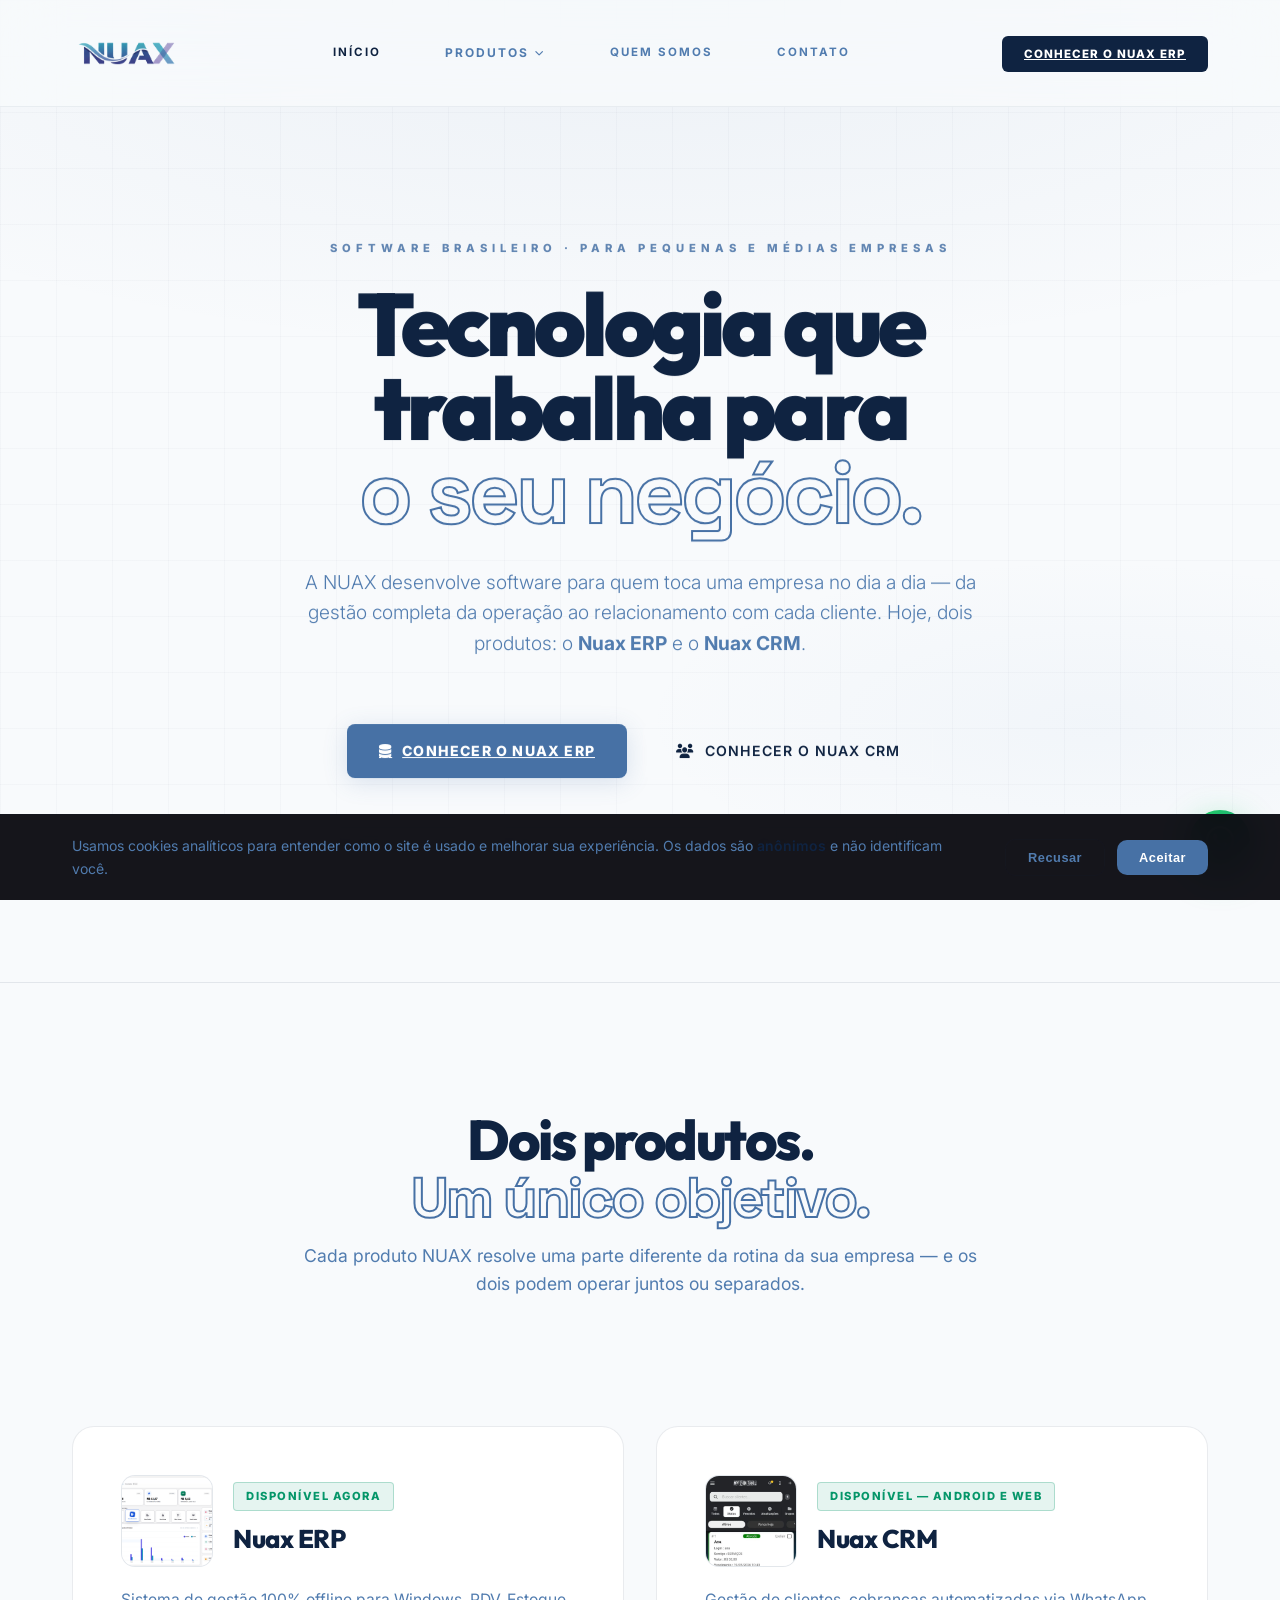
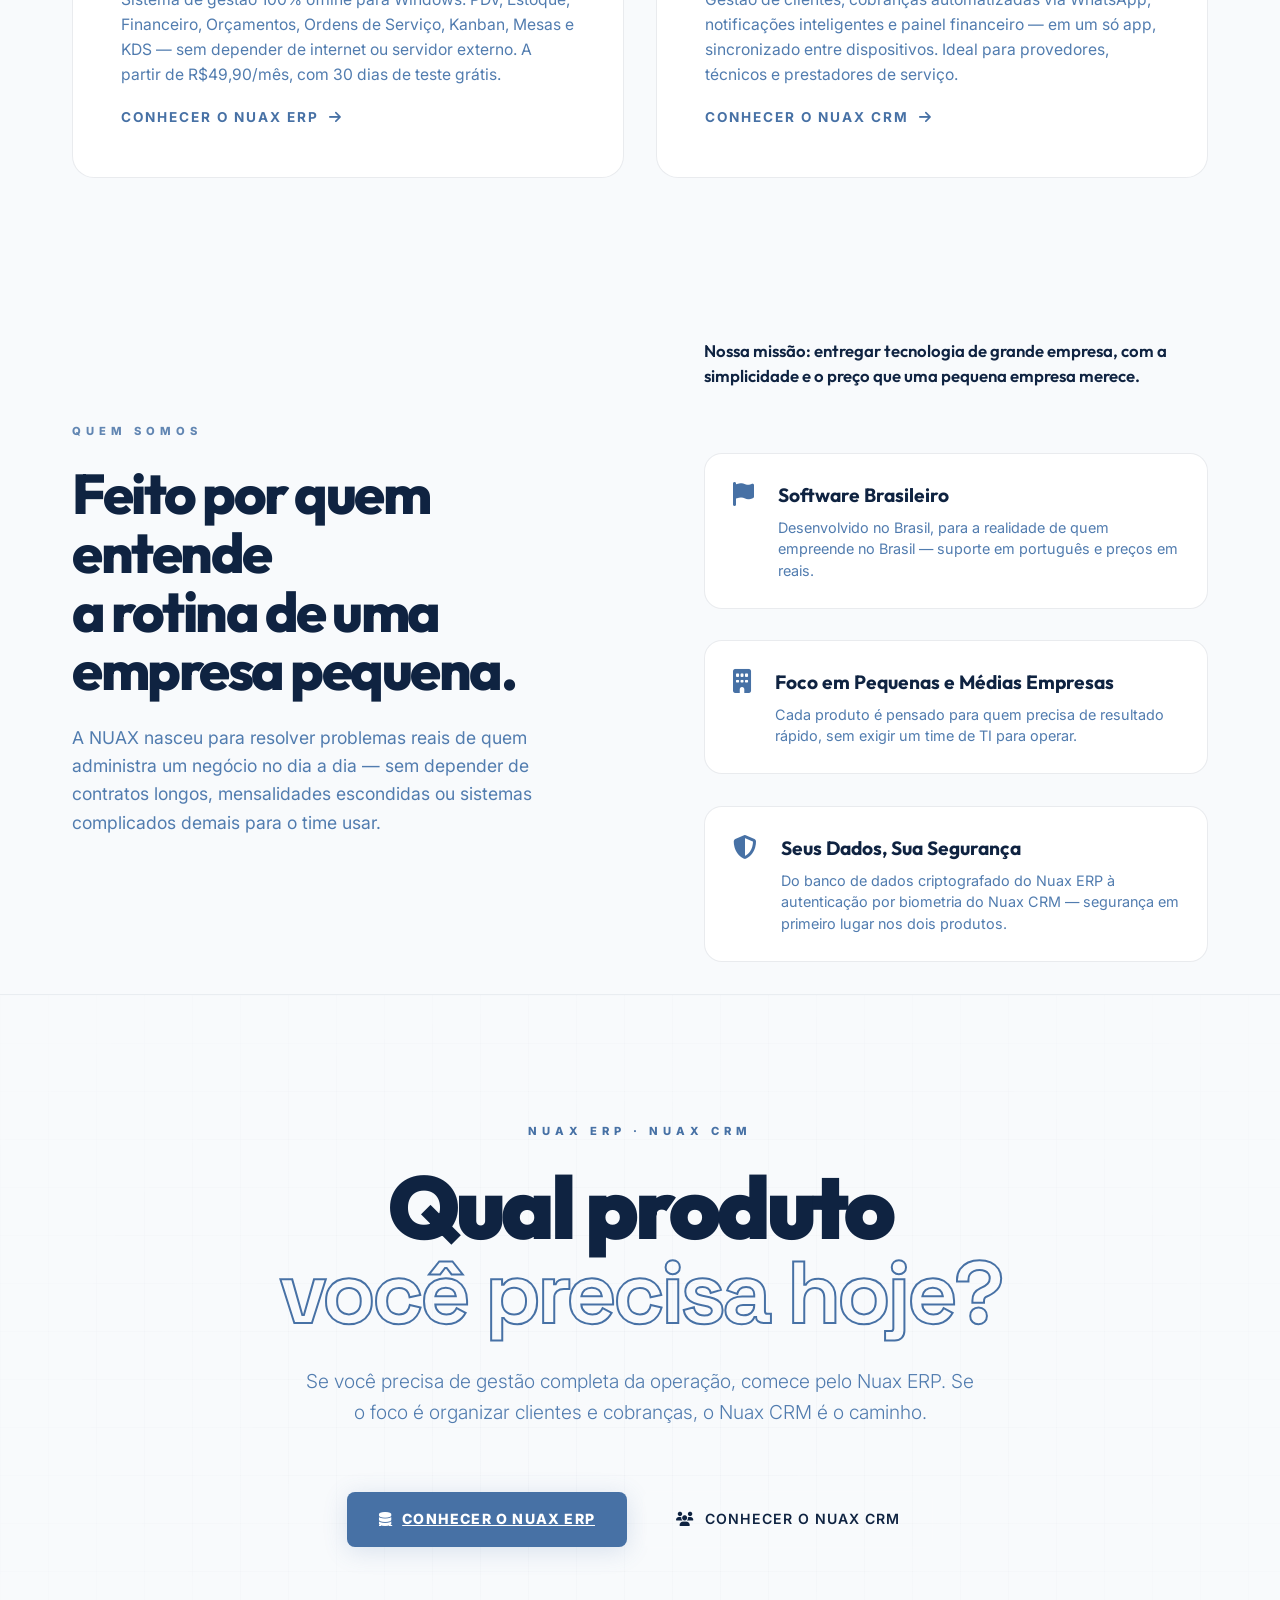
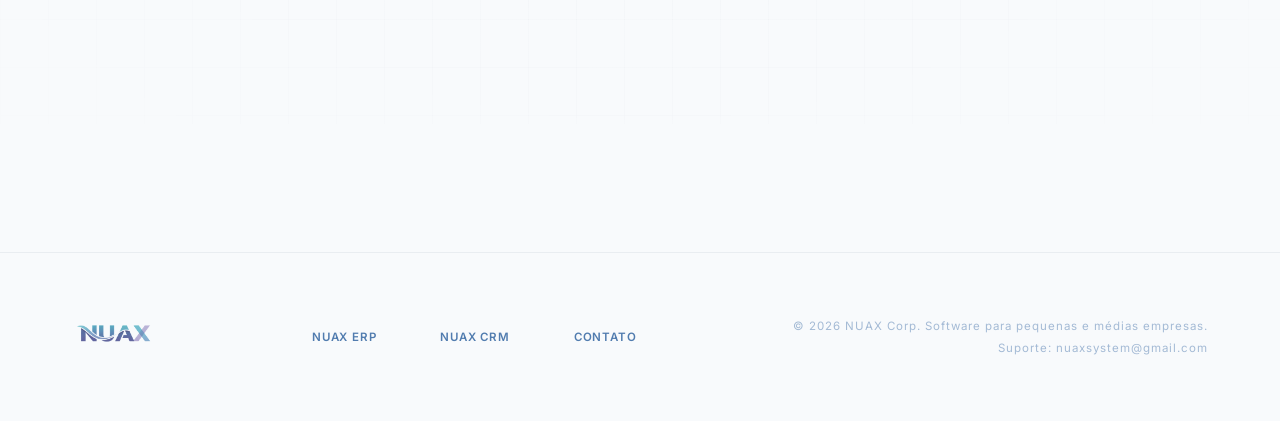
==== index.html @ 341bbd93 "deploy inicial" ====
<!DOCTYPE html><html lang="pt-br"><head><meta charset="UTF-8"><meta name="viewport" content="width=device-width,initial-scale=1"><title>NUAX | Software para Pequenas e Médias Empresas — Nuax ERP e Nuax CRM</title><meta name="description" content="NUAX é uma empresa brasileira de software para pequenas e médias empresas. Conheça o Nuax ERP (gestão 100% offline para Windows) e o Nuax CRM (gestão de clientes e cobranças para Android e Web)."><meta name="keywords" content="NUAX, NUAX Corp, Nuax ERP, Nuax CRM, software para pequenas empresas, sistema de gestão Windows, CRM Android, gestão de clientes WhatsApp"><meta name="author" content="NUAX Corp"><meta name="robots" content="index, follow"><script>function gtag(){dataLayer.push(arguments)}window.dataLayer=window.dataLayer||[],gtag("consent","default",{analytics_storage:"accepted"===localStorage.getItem("nuax_cookie_consent")?"granted":"denied",ad_storage:"denied"})</script><script async src="https://www.googletagmanager.com/gtag/js?id=G-6E8NX6RSP4"></script><script>function gtag(){dataLayer.push(arguments)}window.dataLayer=window.dataLayer||[],gtag("js",new Date),gtag("config","G-6E8NX6RSP4")</script><meta name="theme-color" content="#f8fafc"><link rel="canonical" href="https://nuax.com.br/"><link rel="icon" href="/assets/favicon.ico"><link rel="llms-txt" href="https://nuax.com.br/llms.txt"><meta name="geo.region" content="BR-SP"><meta name="geo.placename" content="São Paulo"><meta name="geo.position" content="-23.5686278;-46.6985239"><meta name="ICBM" content="-23.5686278, -46.6985239"><meta property="og:type" content="website"><meta property="og:site_name" content="NUAX"><meta property="og:url" content="https://nuax.com.br/"><meta property="og:title" content="NUAX | Software para Pequenas e Médias Empresas"><meta property="og:description" content="Conheça o Nuax ERP (gestão 100% offline para Windows) e o Nuax CRM (gestão de clientes e cobranças para Android e Web)."><meta property="og:image" content="https://nuax.com.br/assets/nuax-nome-transparente.png"><meta name="twitter:card" content="summary_large_image"><meta name="twitter:url" content="https://nuax.com.br/"><meta name="twitter:title" content="NUAX | Software para Pequenas e Médias Empresas"><meta name="twitter:description" content="Conheça o Nuax ERP e o Nuax CRM — software feito para pequenas e médias empresas."><meta name="twitter:image" content="https://nuax.com.br/assets/nuax-nome-transparente.png"><script type="application/ld+json">{
      "@context": "https://schema.org",
      "@type": "Organization",
      "name": "NUAX Corp",
      "url": "https://nuax.com.br/",
      "logo": "https://nuax.com.br/assets/nuax-nome-transparente.png",
      "contactPoint": {
        "@type": "ContactPoint",
        "email": "nuaxsystem@gmail.com",
        "contactType": "customer service",
        "areaServed": "BR",
        "availableLanguage": "Portuguese"
      },
      "sameAs": [
        "https://www.facebook.com/nuaxerp",
        "https://www.instagram.com/nuaxerp"
      ]
    }</script><script type="application/ld+json">{
      "@context": "https://schema.org",
      "@type": "WebSite",
      "name": "NUAX",
      "url": "https://nuax.com.br/"
    }</script><script type="application/ld+json">{
      "@context": "https://schema.org",
      "@type": "WebPage",
      "name": "NUAX | Software para Pequenas e Médias Empresas",
      "url": "https://nuax.com.br/",
      "datePublished": "2025-01-01",
      "dateModified": "2026-07-22",
      "description": "NUAX é uma empresa brasileira de software para pequenas e médias empresas, com dois produtos: Nuax ERP e Nuax CRM.",
      "inLanguage": "pt-BR",
      "publisher": {
        "@type": "Organization",
        "name": "NUAX Corp",
        "url": "https://nuax.com.br/",
        "logo": {
          "@type": "ImageObject",
          "url": "https://nuax.com.br/assets/nuax-nome-transparente.png"
        }
      }
    }</script><link rel="preconnect" href="https://fonts.googleapis.com"><link rel="preconnect" href="https://fonts.gstatic.com" crossorigin><link href="https://fonts.googleapis.com/css2?family=Inter:wght@300;400;500;600;700&family=Outfit:wght@400;600;800;900&family=Space+Grotesk:wght@400;600;700&display=swap" rel="stylesheet"><link rel="stylesheet" href="https://cdnjs.cloudflare.com/ajax/libs/font-awesome/6.5.1/css/all.min.css"><link rel="stylesheet" href="styles.css"></head><body class="luxury-theme"><a href="#main-content" class="skip-link">Pular para o conteúdo principal</a><div class="mesh-gradient"></div><header class="header-main" id="navbar"><div class="wrap header-flex"><div class="brand"><a href="index.html"><img src="assets/nuax-nome-transparente.png" alt="NUAX Logo" class="brand-img"></a></div><nav class="nav-desktop" aria-label="Navegação principal"><a href="index.html" class="nav-link" aria-current="page">Início</a><div class="nav-group"><a href="#produtos" class="nav-group-trigger">Produtos <i class="fa-solid fa-chevron-down" aria-hidden="true"></i></a><div class="nav-dropdown" role="menu"><a href="erp/index.html" class="nav-dropdown-item" role="menuitem"><i class="fa-solid fa-database" aria-hidden="true"></i> <span><strong>Nuax ERP</strong> <span class="nav-dropdown-item-desc">Gestão 100% offline para Windows</span> </span></a><a href="crm.html" class="nav-dropdown-item" role="menuitem"><i class="fa-solid fa-users" aria-hidden="true"></i> <span><strong>Nuax CRM</strong> <span class="nav-dropdown-item-desc">Clientes e cobranças, Android e Web</span></span></a></div></div><a href="#sobre" class="nav-link">Quem Somos</a> <a href="mailto:nuaxsystem@gmail.com" class="nav-link">Contato</a></nav><div class="actions"><a href="erp/index.html" class="btn-premium">Conhecer o Nuax ERP</a> <button class="mobile-menu-btn" id="mobileMenuBtn" aria-label="Abrir menu"><span></span><span></span><span></span></button></div></div><div class="mobile-nav" id="mobileNav" role="navigation" aria-label="Menu mobile"><a href="index.html" class="mobile-nav-link" aria-current="page">Início</a><div class="mobile-nav-group"><button type="button" class="mobile-nav-link mobile-nav-group-trigger" aria-controls="mobileProdutosSubmenu">Produtos <i class="fa-solid fa-chevron-down" aria-hidden="true"></i></button><div class="mobile-nav-submenu" id="mobileProdutosSubmenu"><a href="erp/index.html" class="mobile-nav-sublink">Nuax ERP</a> <a href="crm.html" class="mobile-nav-sublink">Nuax CRM</a></div></div><a href="#sobre" class="mobile-nav-link">Quem Somos</a> <a href="mailto:nuaxsystem@gmail.com" class="mobile-nav-link">Contato</a> <a href="erp/index.html" class="btn-premium mobile-cta">Conhecer o Nuax ERP</a></div></header><main id="main-content"><section id="hero-premium" aria-label="Apresentação da NUAX"><div class="wrap text-center"><div class="hero-header mx-auto reveal-up"><span class="reveal-text">SOFTWARE BRASILEIRO · PARA PEQUENAS E MÉDIAS EMPRESAS</span><h1 class="massive-title">Tecnologia que<br>trabalha para<br><span class="accent-stroke">o seu negócio.</span></h1><p class="hero-subtitle mx-auto">A NUAX desenvolve software para quem toca uma empresa no dia a dia — da gestão completa da operação ao relacionamento com cada cliente. Hoje, dois produtos: o <strong>Nuax ERP</strong> e o <strong>Nuax CRM</strong>.</p><div class="hero-cta-group"><a href="erp/index.html" class="btn-hero-primary"><i class="fa-solid fa-database" aria-hidden="true"></i> Conhecer o Nuax ERP </a><a href="crm.html" class="btn-hero-secondary"><i class="fa-solid fa-users" aria-hidden="true"></i> Conhecer o Nuax CRM</a></div><div class="hero-trust-badges" role="list"><span class="trust-badge" role="listitem"><i class="fa-solid fa-flag" aria-hidden="true"></i> Software brasileiro</span> <span class="trust-badge" role="listitem"><i class="fa-solid fa-building" aria-hidden="true"></i> Para pequenas e médias empresas</span> <span class="trust-badge" role="listitem"><i class="fa-solid fa-shield-halved" aria-hidden="true"></i> Segurança em primeiro lugar</span></div></div></div></section><section id="produtos" aria-labelledby="produtos-title"><div class="wrap"><div class="section-header-formal reveal-up"><h2 id="produtos-title">Dois produtos.<br><span class="accent-stroke">Um único objetivo.</span></h2><p>Cada produto NUAX resolve uma parte diferente da rotina da sua empresa — e os dois podem operar juntos ou separados.</p></div><div class="products-grid reveal-up"><div class="product-card"><div class="product-card-head"><div class="product-card-media"><img src="assets/erp/dashboard.png" alt="Painel do Nuax ERP com indicadores de faturamento e desempenho" class="zoomable-image" loading="lazy"></div><div class="product-card-head-info"><span class="product-card-status">Disponível agora</span><h3>Nuax ERP</h3></div></div><p>Sistema de gestão 100% offline para Windows. PDV, Estoque, Financeiro, Orçamentos, Ordens de Serviço, Kanban, Mesas e KDS — sem depender de internet ou servidor externo. A partir de R$49,90/mês, com 30 dias de teste grátis.</p><a href="erp/index.html" class="btn-inline-plain">Conhecer o Nuax ERP <i class="fa-solid fa-arrow-right" aria-hidden="true"></i></a></div><div class="product-card"><div class="product-card-head"><div class="product-card-media"><img src="assets/crm/listaclientes.webp" alt="Lista de clientes do Nuax CRM com abas de status" class="zoomable-image" loading="lazy"></div><div class="product-card-head-info"><span class="product-card-status">Disponível — Android e Web</span><h3>Nuax CRM</h3></div></div><p>Gestão de clientes, cobranças automatizadas via WhatsApp, notificações inteligentes e painel financeiro — em um só app, sincronizado entre dispositivos. Ideal para provedores, técnicos e prestadores de serviço.</p><a href="crm.html" class="btn-inline-plain">Conhecer o Nuax CRM <i class="fa-solid fa-arrow-right" aria-hidden="true"></i></a></div></div></div></section><section id="sobre" aria-labelledby="sobre-title"><div class="wrap"><div class="vision-grid"><div class="vision-content reveal-left"><span class="reveal-text" style="text-align:left;display:block">QUEM SOMOS</span><h2 class="sub-title" id="sobre-title">Feito por quem entende<br>a rotina de uma empresa pequena.</h2><p>A NUAX nasceu para resolver problemas reais de quem administra um negócio no dia a dia — sem depender de contratos longos, mensalidades escondidas ou sistemas complicados demais para o time usar.</p></div><div class="vision-pillars"><p class="mission-line reveal-right">Nossa missão: entregar tecnologia de grande empresa, com a simplicidade e o preço que uma pequena empresa merece.</p><div class="pillar-box reveal-right" style="transition-delay:.1s"><i class="fa-solid fa-flag" aria-hidden="true"></i><div><h3>Software Brasileiro</h3><p>Desenvolvido no Brasil, para a realidade de quem empreende no Brasil — suporte em português e preços em reais.</p></div></div><div class="pillar-box reveal-right" style="transition-delay:.2s"><i class="fa-solid fa-building" aria-hidden="true"></i><div><h3>Foco em Pequenas e Médias Empresas</h3><p>Cada produto é pensado para quem precisa de resultado rápido, sem exigir um time de TI para operar.</p></div></div><div class="pillar-box reveal-right" style="transition-delay:.3s"><i class="fa-solid fa-shield-halved" aria-hidden="true"></i><div><h3>Seus Dados, Sua Segurança</h3><p>Do banco de dados criptografado do Nuax ERP à autenticação por biometria do Nuax CRM — segurança em primeiro lugar nos dois produtos.</p></div></div></div></div></div></section><section id="cta-strip" aria-label="Chamada para ação"><div class="wrap text-center"><span class="reveal-text reveal-up">NUAX ERP · NUAX CRM</span><h2 class="massive-title reveal-up">Qual produto<br><span class="accent-stroke">você precisa hoje?</span></h2><p class="hero-subtitle mx-auto reveal-up">Se você precisa de gestão completa da operação, comece pelo Nuax ERP. Se o foco é organizar clientes e cobranças, o Nuax CRM é o caminho.</p><div class="hero-cta-group reveal-up"><a href="erp/index.html" class="btn-hero-primary"><i class="fa-solid fa-database" aria-hidden="true"></i> Conhecer o Nuax ERP </a><a href="crm.html" class="btn-hero-secondary"><i class="fa-solid fa-users" aria-hidden="true"></i> Conhecer o Nuax CRM</a></div></div></section></main><footer class="footer-lux"><div class="wrap footer-content"><div class="f-brand"><img src="assets/nuax-nome-transparente.png" alt="NUAX" class="footer-brand-img"></div><nav class="f-links" aria-label="Links do rodapé"><a href="erp/index.html">Nuax ERP</a> <a href="crm.html">Nuax CRM</a> <a href="mailto:nuaxsystem@gmail.com">Contato</a></nav><div class="f-legal"><div>© 2026 NUAX Corp. Software para pequenas e médias empresas.</div><div>Suporte: <a href="mailto:nuaxsystem@gmail.com">nuaxsystem@gmail.com</a></div></div></div></footer><div id="cookie-banner" class="cookie-banner" role="dialog" aria-label="Aviso de cookies" hidden><div class="cookie-banner__inner"><p class="cookie-banner__text">Usamos cookies analíticos para entender como o site é usado e melhorar sua experiência. Os dados são <strong>anônimos</strong> e não identificam você.</p><div class="cookie-banner__actions"><button id="cookie-reject" class="cookie-banner__btn cookie-banner__btn--secondary">Recusar</button> <button id="cookie-accept" class="cookie-banner__btn cookie-banner__btn--primary">Aceitar</button></div></div></div><script src="scripts.js"></script></body></html>
---- styles.css ----
:root{--lux-bg:#f8fafc;--lux-surface:rgba(255, 255, 255, 0.92);--lux-border:rgba(15, 35, 65, 0.1);--lux-text-primary:#0f2341;--lux-text-secondary:#517caf;--lux-accent:#4771a5;--lux-accent-hover:#416896;--sp-sm:8px;--sp-md:16px;--sp-lg:32px;--sp-xl:64px;--sp-xxl:128px;--card-padding:var(--sp-lg);--card-padding-lg:48px;--card-padding-hero:var(--sp-xl);--card-gap:var(--sp-lg);--radius-sm:12px;--radius-md:16px;--radius-card:20px;--radius-card-lg:24px;--header-h:80px;--tr-premium:all 0.6s cubic-bezier(0.16, 1, 0.3, 1);--tr-fast:all 0.25s ease}*{margin:0;padding:0;box-sizing:border-box;cursor:default}html{scroll-behavior:smooth}:focus-visible{outline:3px solid var(--lux-accent);outline-offset:4px;border-radius:4px}.skip-link{position:absolute;top:-100px;left:20px;background:var(--lux-accent);color:#fff;padding:12px 24px;z-index:99999;font-family:Inter,sans-serif;font-size:.85rem;font-weight:700;text-transform:uppercase;letter-spacing:1px;text-decoration:none;border-radius:0 0 8px 8px;box-shadow:0 10px 30px rgba(71,113,165,.25);transition:top .3s cubic-bezier(.16,1,.3,1)}.skip-link:focus-visible{top:0;outline:0}.ativ-img,.zoomable-image{cursor:zoom-in!important}body{background-color:var(--lux-bg);color:var(--lux-text-primary);font-family:Inter,sans-serif;-webkit-font-smoothing:antialiased;overflow-x:hidden;line-height:1.6}.wrap{max-width:1200px;margin:0 auto;padding:0 var(--sp-lg)}.text-center{text-align:center}.mx-auto{margin-left:auto;margin-right:auto}.mesh-gradient{position:fixed;top:0;left:0;width:100%;height:100%;background:radial-gradient(at 10% 10%,rgba(71,113,165,.04) 0,transparent 50%),radial-gradient(at 90% 90%,rgba(115,158,207,.03) 0,transparent 50%),radial-gradient(at 50% 0,rgba(71,113,165,.03) 0,transparent 60%);z-index:-1;pointer-events:none}.header-main{position:fixed;top:0;width:100%;z-index:1001;padding:var(--sp-lg) 0;backdrop-filter:blur(24px);border-bottom:1px solid var(--lux-border);transition:var(--tr-premium)}.header-main.scrolled{padding:16px 0;background:rgba(248,250,252,.92)}.header-flex{display:flex;justify-content:space-between;align-items:center}.brand-img{height:42px;width:auto;display:block}.nav-desktop{display:flex;gap:var(--sp-xl)}.nav-link{text-decoration:none;color:var(--lux-text-secondary);font-size:.75rem;font-weight:700;letter-spacing:2px;text-transform:uppercase;transition:var(--tr-premium);cursor:pointer}.nav-link:hover{color:var(--lux-text-primary);transform:translateY(-1px)}.nav-link[aria-current=page]{color:var(--lux-text-primary)}.btn-premium{background:var(--lux-text-primary);color:#fff;border:none;padding:12px 24px;border-radius:4px;font-weight:800;font-size:.75rem;text-transform:uppercase;letter-spacing:1px;cursor:pointer;transition:var(--tr-premium)}.btn-premium:hover{box-shadow:0 8px 24px rgba(15,35,65,.18);transform:translateY(-2px)}.mobile-menu-btn{display:none;flex-direction:column;gap:5px;background:0 0;border:none;padding:8px;cursor:pointer}.mobile-menu-btn span{display:block;width:22px;height:2px;background:var(--lux-text-primary);transition:var(--tr-fast);border-radius:2px}.mobile-menu-btn.active span:nth-child(1){transform:translateY(7px) rotate(45deg)}.mobile-menu-btn.active span:nth-child(2){opacity:0}.mobile-menu-btn.active span:nth-child(3){transform:translateY(-7px) rotate(-45deg)}.mobile-nav{display:none;flex-direction:column;gap:8px;padding:var(--sp-md) var(--sp-lg) var(--sp-lg);border-top:1px solid var(--lux-border);background:rgba(248,250,252,.98);backdrop-filter:blur(24px)}.mobile-nav.open{display:flex}.mobile-nav-link{text-decoration:none;color:var(--lux-text-secondary);font-size:.85rem;font-weight:700;letter-spacing:2px;text-transform:uppercase;padding:14px 0;border-bottom:1px solid var(--lux-border);cursor:pointer;transition:var(--tr-fast)}.mobile-nav-link:last-of-type{border-bottom:none}.mobile-nav-link:hover{color:var(--lux-text-primary)}.mobile-cta{width:100%;margin-top:var(--sp-md);text-align:center}.nav-group{position:relative;display:flex;align-items:center}.nav-group-trigger{display:flex;align-items:center;gap:6px;text-decoration:none;color:var(--lux-text-secondary);font-size:.75rem;font-weight:700;letter-spacing:2px;text-transform:uppercase;transition:var(--tr-premium);cursor:pointer;background:0 0;border:none;font-family:inherit}.nav-group-trigger i{font-size:.55rem;transition:transform .3s cubic-bezier(.16,1,.3,1)}.nav-group-trigger:hover,.nav-group-trigger[aria-current=page],.nav-group.open .nav-group-trigger,.nav-group:focus-within .nav-group-trigger{color:var(--lux-text-primary)}.nav-dropdown-item[aria-current=page]{background:rgba(71,113,165,.07)}.nav-group.open .nav-group-trigger i,.nav-group:focus-within .nav-group-trigger i,.nav-group:hover .nav-group-trigger i{transform:rotate(180deg)}.nav-dropdown{position:absolute;top:calc(100% + 14px);left:50%;transform:translateX(-50%) translateY(-6px);width:320px;background:rgba(248,250,252,.98);backdrop-filter:blur(24px);border:1px solid var(--lux-border);border-radius:var(--radius-card);padding:8px;box-shadow:0 24px 60px -20px rgba(15,35,65,.25);opacity:0;visibility:hidden;pointer-events:none;transition:var(--tr-premium);z-index:1002}.nav-group.open .nav-dropdown,.nav-group:focus-within .nav-dropdown,.nav-group:hover .nav-dropdown{opacity:1;visibility:visible;pointer-events:auto;transform:translateX(-50%) translateY(0)}.nav-dropdown-item{display:flex;gap:14px;align-items:flex-start;padding:14px;border-radius:var(--radius-sm);text-decoration:none;color:var(--lux-text-primary);transition:var(--tr-fast)}.nav-dropdown-item:focus-visible,.nav-dropdown-item:hover{background:rgba(71,113,165,.07)}.nav-dropdown-item i{font-size:1.05rem;color:var(--lux-accent);width:36px;height:36px;display:flex;align-items:center;justify-content:center;flex-shrink:0;background:rgba(71,113,165,.08);border-radius:10px}.nav-dropdown-item strong{display:block;font-family:Outfit;font-size:.85rem;font-weight:700;letter-spacing:0;margin-bottom:3px}.nav-dropdown-item-desc{display:block;font-size:.75rem;color:var(--lux-text-secondary);letter-spacing:0;font-weight:400;line-height:1.4}.mobile-nav-group{border-bottom:1px solid var(--lux-border)}.mobile-nav-group .mobile-nav-group-trigger{border-bottom:none;width:100%;display:flex;justify-content:space-between;align-items:center;background:0 0;border:none;font-family:inherit;text-align:left}.mobile-nav-group-trigger i{font-size:.65rem;color:var(--lux-text-secondary);transition:transform .3s cubic-bezier(.16,1,.3,1)}.mobile-nav-group.open .mobile-nav-group-trigger i{transform:rotate(180deg)}.mobile-nav-submenu{max-height:0;overflow:hidden;display:flex;flex-direction:column;transition:max-height .35s cubic-bezier(.16,1,.3,1)}.mobile-nav-group.open .mobile-nav-submenu{max-height:160px}.mobile-nav-sublink{text-decoration:none;color:var(--lux-text-secondary);font-size:.78rem;font-weight:600;letter-spacing:1.5px;text-transform:uppercase;padding:10px 0 10px 16px;margin-left:2px;border-left:2px solid var(--lux-border);transition:var(--tr-fast)}.mobile-nav-sublink:hover{color:var(--lux-text-primary);border-left-color:var(--lux-accent)}.mobile-nav-submenu .mobile-nav-sublink:last-child{padding-bottom:16px}.mission-line{font-family:Outfit;font-size:1.05rem;font-weight:600;color:var(--lux-text-primary);line-height:1.5;margin-bottom:var(--sp-lg)}#hero-premium{padding:240px 0 120px;position:relative}.massive-title{font-family:Outfit;font-size:clamp(3rem,9vw,5.5rem);line-height:.95;margin-bottom:var(--sp-lg);font-weight:900;letter-spacing:-4px}.accent-stroke{color:transparent;-webkit-text-stroke:2px var(--lux-accent);font-family:'Space Grotesk',sans-serif}.reveal-text{color:var(--lux-accent);font-weight:800;font-size:.8rem;letter-spacing:8px;display:block;margin-bottom:24px;text-transform:uppercase}.hero-subtitle{font-size:1.2rem;color:var(--lux-text-secondary);font-weight:300;max-width:680px;margin-bottom:var(--sp-xl)}.hero-cta-group{display:flex;gap:16px;justify-content:center;align-items:center;margin-bottom:48px;flex-wrap:wrap}.btn-hero-primary{background:var(--lux-accent);color:#fff;border:none;padding:18px 36px;border-radius:6px;font-weight:800;font-size:.95rem;text-transform:uppercase;letter-spacing:1.5px;cursor:pointer;transition:var(--tr-premium);display:flex;align-items:center;gap:10px}.btn-hero-primary:hover{background:var(--lux-accent-hover);transform:translateY(-3px);box-shadow:0 20px 60px rgba(71,113,165,.3)}.btn-hero-secondary{background:0 0;border:1px solid var(--lux-border);color:var(--lux-text-primary);padding:18px 36px;border-radius:6px;font-weight:600;font-size:.9rem;text-transform:uppercase;letter-spacing:1px;cursor:pointer;transition:var(--tr-premium);display:flex;align-items:center;gap:10px;text-decoration:none}.btn-hero-secondary:hover{border-color:rgba(15,35,65,.25);background:rgba(15,35,65,.04);transform:translateY(-2px)}.hero-trust-badges{display:flex;gap:24px;justify-content:center;align-items:center;flex-wrap:wrap}.trust-badge{font-size:.75rem;font-weight:600;letter-spacing:1px;color:var(--lux-text-secondary);display:flex;align-items:center;gap:8px}.trust-badge i{color:var(--lux-accent)}.hero-visual{margin-top:var(--sp-xxl);position:relative;transform-style:preserve-3d}.main-frame{background:var(--lux-surface);border:1px solid var(--lux-border);border-radius:32px;padding:12px;box-shadow:0 40px 100px -40px rgba(15,35,65,.22),0 0 0 1px rgba(71,113,165,.06);transition:transform .2s ease-out}.main-screen{width:100%;height:auto;border-radius:20px;display:block}.main-frame--phone{width:fit-content;margin-left:auto;margin-right:auto}.main-frame--phone .main-screen{width:auto;max-width:100%;max-height:560px}.showcase-img-frame--phone{width:fit-content;margin-left:auto;margin-right:auto}.showcase-img-frame--phone .showcase-img{width:auto;max-width:100%;max-height:460px}.glow-orb{position:absolute;top:50%;left:50%;transform:translate(-50%,-50%);width:60%;height:60%;background:radial-gradient(circle,rgba(71,113,165,.14) 0,transparent 70%);z-index:-1}#stats-strip{padding:var(--sp-xl) 0;border-top:1px solid var(--lux-border);border-bottom:1px solid var(--lux-border)}.stats-grid{display:flex;justify-content:space-around;align-items:center;gap:var(--sp-lg);flex-wrap:wrap}.stat-item{text-align:center;display:flex;flex-direction:column;gap:8px}.stat-num-lg{font-family:Outfit;font-size:3rem;font-weight:900;color:var(--lux-text-primary);display:flex;align-items:center;justify-content:center;gap:6px;line-height:1}.stat-desc{font-size:.75rem;font-weight:700;color:var(--lux-text-secondary);letter-spacing:2px;text-transform:uppercase}.stat-divider{width:1px;height:60px;background:var(--lux-border)}#vision{padding:var(--sp-xxl) 0}.vision-grid{display:grid;grid-template-columns:1fr 1fr;gap:var(--sp-xxl);align-items:center}.sub-title{font-family:Outfit;font-size:3.5rem;line-height:1.05;margin-bottom:24px;font-weight:800;letter-spacing:-2px}.vision-content p{font-size:1.1rem;color:var(--lux-text-secondary);margin-bottom:40px}.btn-inline-lux{display:inline-flex;align-items:center;gap:10px;color:var(--lux-accent);font-weight:700;font-size:.85rem;text-transform:uppercase;letter-spacing:2px;text-decoration:none;cursor:pointer;transition:var(--tr-fast)}.btn-inline-lux:hover{gap:16px}.btn-inline-plain{display:inline-flex;align-items:center;gap:10px;color:var(--lux-accent);font-weight:700;font-size:.85rem;text-transform:uppercase;letter-spacing:2px;text-decoration:none;cursor:pointer;transition:var(--tr-fast)}.btn-inline-plain:hover{gap:16px}.vision-pillars{display:grid;gap:var(--sp-lg)}.pillar-box{display:flex;gap:24px;align-items:start;padding:var(--card-padding);background:var(--lux-surface);border:1px solid var(--lux-border);border-radius:var(--radius-card);transition:var(--tr-premium)}.pillar-box:hover{border-color:rgba(71,113,165,.3);transform:translateX(4px)}.pillar-box i{font-size:1.8rem;color:var(--lux-accent);margin-top:2px;flex-shrink:0}.pillar-box h3{font-family:Outfit;font-size:1.2rem;font-weight:700;margin-bottom:6px}.pillar-box p{font-size:.9rem;color:var(--lux-text-secondary);line-height:1.5}#how-it-works{padding:var(--sp-xxl) 0;border-top:1px solid var(--lux-border)}.steps-grid{display:flex;align-items:center;gap:0;margin-top:var(--sp-xl)}.step-card{flex:1;background:var(--lux-surface);border:1px solid var(--lux-border);border-radius:var(--radius-card);padding:var(--card-padding-lg);text-align:center;transition:var(--tr-premium);position:relative;overflow:hidden}.step-card::before{content:'';position:absolute;top:0;left:0;width:100%;height:2px;background:linear-gradient(90deg,transparent,var(--lux-accent),transparent);opacity:0;transition:var(--tr-fast)}.step-card:hover{border-color:rgba(71,113,165,.3);transform:translateY(-8px)}.step-card:hover::before{opacity:1}.step-number{font-family:Outfit;font-size:5rem;font-weight:900;color:var(--lux-border);line-height:1;margin-bottom:16px;letter-spacing:-4px}.step-icon{width:56px;height:56px;border-radius:12px;background:rgba(71,113,165,.1);border:1px solid rgba(71,113,165,.2);display:flex;align-items:center;justify-content:center;margin:0 auto 24px;font-size:1.4rem;color:var(--lux-accent)}.step-card h3{font-family:Outfit;font-size:1.4rem;font-weight:800;margin-bottom:16px;letter-spacing:-.5px}.step-card p{font-size:.95rem;color:var(--lux-text-secondary);line-height:1.6}.step-connector{width:80px;flex-shrink:0;height:1px;background:linear-gradient(90deg,var(--lux-border),var(--lux-accent),var(--lux-border));position:relative}.step-connector::after{content:'';position:absolute;right:-5px;top:-4px;width:8px;height:8px;border-right:2px solid var(--lux-accent);border-top:2px solid var(--lux-accent);transform:rotate(45deg)}#cloud-sync{padding:var(--sp-xxl) 0}.cloud-card-premium{background:linear-gradient(135deg,rgba(71,113,165,.05) 0,rgba(255,255,255,.6) 100%);border:1px solid var(--lux-border);border-radius:40px;padding:var(--sp-xxl) var(--sp-xl);display:grid;grid-template-columns:1.2fr .8fr;gap:64px;align-items:center}.badge-indigo{display:inline-block;background:rgba(71,113,165,.1);border:1px solid rgba(71,113,165,.3);color:var(--lux-accent);font-size:.7rem;font-weight:800;letter-spacing:3px;text-transform:uppercase;padding:6px 16px;border-radius:4px;margin-bottom:24px}.txt-indigo{color:var(--lux-accent)}.cloud-text h2{font-family:Outfit;font-size:3rem;font-weight:800;letter-spacing:-2px;margin-bottom:20px}.cloud-text p{font-size:1.1rem;color:var(--lux-text-secondary);margin-bottom:0}.cloud-list{display:flex;gap:32px;list-style:none;margin-top:36px;flex-wrap:wrap}.cloud-list li{display:flex;align-items:center;gap:10px;font-weight:600;font-size:.95rem}.cloud-list i{font-size:1.4rem;color:var(--lux-accent)}.cloud-note{margin-top:24px;font-size:.75rem;color:var(--lux-text-secondary);opacity:.6;font-style:italic}.stat-circle{width:200px;height:200px;border-radius:50%;border:2px solid var(--lux-accent);display:flex;flex-direction:column;justify-content:center;align-items:center;margin:0 auto 24px;background:rgba(71,113,165,.05);box-shadow:0 0 60px rgba(71,113,165,.1)}.stat-num{font-family:Outfit;font-size:3.5rem;font-weight:900;color:var(--lux-text-primary)}.stat-label{font-size:.65rem;font-weight:800;color:var(--lux-accent);letter-spacing:2px;text-transform:uppercase}.cloud-benefit{text-align:center}.cloud-benefit p{font-size:.9rem;color:var(--lux-text-secondary)}#modules-master{padding:var(--sp-xxl) 0;background:#f1f5f9;border-top:1px solid var(--lux-border)}.section-header-formal{text-align:center;margin-bottom:var(--sp-xxl)}.section-header-formal h2{font-family:Outfit;font-size:3.5rem;letter-spacing:-2px;font-weight:800;margin-bottom:16px}.section-header-formal p{color:var(--lux-text-secondary);font-size:1.1rem;max-width:680px;margin:0 auto}.category-block{margin-bottom:var(--sp-xl)}.cat-title{font-family:Outfit;font-size:.8rem;color:var(--lux-accent);text-transform:uppercase;letter-spacing:4px;font-weight:800;margin-bottom:32px;display:block;padding-bottom:12px;border-bottom:1px solid var(--lux-border)}.mod-grid{display:grid;grid-template-columns:repeat(auto-fill,minmax(300px,1fr));gap:var(--sp-lg)}.mod-item-formal{background:var(--lux-surface);border:1px solid var(--lux-border);padding:var(--card-padding);border-radius:var(--radius-card);transition:var(--tr-premium);position:relative;overflow:hidden;display:flex;flex-direction:column;gap:16px}.mod-item-formal::before{content:'';position:absolute;top:0;left:0;width:100%;height:2px;background:linear-gradient(90deg,transparent,var(--lux-accent),transparent);opacity:0;transition:var(--tr-fast)}.mod-item-formal:hover{border-color:rgba(71,113,165,.4);transform:translateY(-10px);background:#fff;box-shadow:0 30px 60px -25px rgba(15,35,65,.18)}.mod-item-formal:hover::before{opacity:1}.mod-item-formal h3,.mod-item-formal h4{font-family:Outfit;font-size:1.25rem;margin:0;display:flex;align-items:center;gap:14px;font-weight:700;color:var(--lux-text-primary)}.mod-item-formal h3 i,.mod-item-formal h4 i{color:var(--lux-accent);font-size:1.2rem}.mod-item-formal p{font-size:.95rem;color:var(--lux-text-secondary);line-height:1.6;margin:0}#testimonials{padding:var(--sp-xxl) 0;border-top:1px solid var(--lux-border)}.testimonials-grid{display:grid;grid-template-columns:repeat(3,1fr);gap:var(--sp-lg);margin-top:var(--sp-xl)}.testimonial-card{background:var(--lux-surface);border:1px solid var(--lux-border);border-radius:20px;padding:40px;transition:var(--tr-premium);display:flex;flex-direction:column;gap:24px}.testimonial-card:hover{border-color:rgba(71,113,165,.3);transform:translateY(-6px);box-shadow:0 25px 50px -20px rgba(15,35,65,.16)}.testimonial-stars{display:flex;gap:4px;color:var(--lux-accent);font-size:.85rem}.testimonial-text{font-size:.95rem;color:var(--lux-text-secondary);line-height:1.7;font-style:italic;flex-grow:1}.testimonial-text::before{content:'"'}.testimonial-text::after{content:'"'}.testimonial-author{display:flex;align-items:center;gap:16px}.author-avatar{width:44px;height:44px;border-radius:50%;background:linear-gradient(135deg,var(--lux-accent),var(--lux-lilac));display:flex;align-items:center;justify-content:center;font-family:Outfit;font-weight:800;font-size:.8rem;color:#fff;flex-shrink:0}.testimonial-author strong{display:block;font-size:.9rem;font-weight:700;margin-bottom:2px}.testimonial-author span{font-size:.75rem;color:var(--lux-text-secondary)}#pricing{padding:var(--sp-xxl) 0}.license-notice{display:flex;align-items:flex-start;gap:20px;background:rgba(71,113,165,.06);border:1px solid rgba(71,113,165,.2);border-radius:12px;padding:24px 28px;margin-bottom:var(--sp-lg)}.license-notice i{color:var(--lux-accent);font-size:1.2rem;margin-top:2px;flex-shrink:0}.license-notice strong{display:block;font-size:.9rem;font-weight:700;margin-bottom:6px}.license-notice span{font-size:.875rem;color:var(--lux-text-secondary);line-height:1.6}.modules-plan-notice-wrap{padding:0 0 var(--sp-lg)}.modules-plan-notice{background:rgba(71,113,165,.05);border:1px solid rgba(71,113,165,.2);border-radius:var(--radius-sm);padding:20px 24px;display:flex;flex-direction:column;gap:14px}.mpn-row{display:flex;align-items:flex-start;gap:14px;font-size:.9rem;line-height:1.6}.mpn-row>i{flex-shrink:0;margin-top:3px;font-size:.95rem}.mpn-trial>i{color:#4ade80}.mpn-plan>i{color:#fbbf24}.mpn-row strong{color:var(--lux-text-primary)}.mpn-row span,.mpn-row>div>span{color:var(--lux-text-secondary)}.mpn-groups{display:flex;flex-wrap:wrap;gap:8px;margin-top:10px}.mpn-group-chip{display:inline-flex;align-items:center;gap:6px;background:rgba(15,35,65,.04);border:1px solid var(--lux-border);border-radius:6px;padding:5px 12px;font-size:.8rem;font-weight:600;color:var(--lux-text-primary);white-space:nowrap}.mpn-group-chip i{color:var(--lux-accent);font-size:.75rem}.box-license-info{display:flex;align-items:center;gap:8px;margin-top:16px;margin-bottom:4px;font-size:.75rem;font-weight:700;color:var(--lux-text-secondary);letter-spacing:.5px;text-transform:uppercase}.box-license-info i{color:var(--lux-accent);font-size:.7rem}.pricing-highlights{display:flex;justify-content:center;align-items:center;gap:32px;flex-wrap:wrap;background:rgba(14,165,233,.06);border:1px solid rgba(14,165,233,.2);border-radius:12px;padding:20px 32px;margin-bottom:var(--sp-lg)}.pricing-highlight-item{display:flex;align-items:center;gap:10px;font-size:.82rem;font-weight:700;color:var(--lux-text-secondary);letter-spacing:.5px;white-space:nowrap}.pricing-highlight-item i{color:var(--lux-accent);font-size:.85rem}@media (max-width:968px){.pricing-highlights{gap:20px;padding:16px 24px}}@media (max-width:640px){.pricing-highlights{flex-direction:column;gap:14px;align-items:flex-start}}#faq{padding:var(--sp-xxl) 0;border-top:1px solid var(--lux-border)}.faq-list{max-width:800px;margin:var(--sp-xl) auto 0;display:flex;flex-direction:column;gap:12px}.faq-item{background:var(--lux-surface);border:1px solid var(--lux-border);border-radius:var(--radius-md);overflow:hidden;transition:var(--tr-fast)}.faq-item[open]{border-color:rgba(14,165,233,.3)}.faq-item[open] .faq-icon{transform:rotate(45deg);color:var(--lux-accent)}.faq-question{display:flex;justify-content:space-between;align-items:center;padding:24px 28px;cursor:pointer;list-style:none;font-weight:600;font-size:1rem;gap:16px;transition:var(--tr-fast)}.faq-question::-webkit-details-marker{display:none}.faq-question:hover{color:var(--lux-accent)}.faq-icon{font-size:.9rem;color:var(--lux-text-secondary);flex-shrink:0;transition:transform .3s ease,color .3s ease}.faq-answer{padding:0 28px 24px}.faq-answer p{color:var(--lux-text-secondary);font-size:.95rem;line-height:1.7}#cta-lux{padding:var(--sp-xxl) 0;border-top:1px solid var(--lux-border)}.download-grid-formal{display:grid;grid-template-columns:1fr 1fr;gap:32px;margin-top:var(--sp-xl)}.dl-formal-box{background:var(--lux-surface);border:1px solid var(--lux-border);padding:var(--card-padding-hero);border-radius:var(--radius-card);text-align:left;transition:var(--tr-premium);display:flex;flex-direction:column;gap:24px;position:relative}.dl-formal-box.featured{border-color:rgba(20,184,176,.4);background:rgba(20,184,176,.05);box-shadow:0 30px 70px -30px rgba(20,184,176,.18)}.dl-formal-box:hover{transform:translateY(-6px)}.price-badge{position:absolute;top:-14px;left:50%;transform:translateX(-50%);background:var(--lux-accent);color:#fff;font-size:.65rem;font-weight:800;letter-spacing:3px;text-transform:uppercase;padding:6px 20px;border-radius:20px;white-space:nowrap}.box-header{display:flex;align-items:center;gap:20px}.box-header i{font-size:2rem;color:var(--lux-text-primary)}.dl-formal-box.featured .box-header i{color:var(--lux-accent)}.box-header h3{font-family:Outfit;font-size:1.8rem;font-weight:800;letter-spacing:-1px}.dl-formal-box p{color:var(--lux-text-secondary);font-size:1rem;flex-grow:1;line-height:1.7}.btn-main-lux{background:var(--lux-accent);color:#fff;border:none;padding:20px 36px;border-radius:6px;font-weight:800;text-transform:uppercase;letter-spacing:1.5px;cursor:pointer;transition:var(--tr-premium);font-size:.9rem;width:100%;display:flex;align-items:center;justify-content:center;gap:10px}.btn-main-lux:hover{background:var(--lux-accent-hover);transform:translateY(-3px);box-shadow:0 12px 40px rgba(20,184,176,.3)}.btn-alt-lux{background:0 0;border:1px solid var(--lux-border);color:var(--lux-text-primary);padding:20px 36px;border-radius:6px;font-weight:600;text-transform:uppercase;cursor:pointer;transition:var(--tr-premium);letter-spacing:1.5px;width:100%;font-size:.9rem;display:flex;align-items:center;justify-content:center;gap:10px}.btn-alt-lux:hover{border-color:rgba(15,35,65,.25);background:rgba(15,35,65,.04);transform:translateY(-2px)}.box-meta{display:block;margin-top:20px;font-size:.7rem;font-weight:800;color:var(--lux-accent);text-transform:uppercase;letter-spacing:3px;text-align:center}.meta-info{margin-top:64px;color:var(--lux-text-secondary);font-size:.75rem;letter-spacing:1px}#trial-highlight{padding:var(--sp-xl) 0}.trial-highlight-card{position:relative;background:linear-gradient(135deg,rgba(20,184,176,.08) 0,rgba(255,255,255,.92) 60%,rgba(155,143,217,.06) 100%);border:1px solid rgba(20,184,176,.3);border-radius:24px;padding:var(--sp-xl);box-shadow:0 0 50px -25px rgba(20,184,176,.2),0 0 0 1px rgba(20,184,176,.06) inset;overflow:hidden}.trial-highlight-card::before{content:'';position:absolute;top:0;left:0;right:0;height:2px;background:linear-gradient(90deg,transparent,var(--lux-accent),rgba(45,212,191,.6),var(--lux-accent),transparent)}.trial-highlight-badge{display:inline-block;background:var(--lux-accent);color:#fff;font-size:.65rem;font-weight:800;letter-spacing:3px;text-transform:uppercase;padding:5px 16px;border-radius:20px;margin-bottom:var(--sp-lg)}.trial-highlight-body{display:grid;grid-template-columns:auto 1fr auto;gap:40px;align-items:center}.trial-highlight-icon{width:72px;height:72px;background:rgba(14,165,233,.12);border:1px solid rgba(14,165,233,.3);border-radius:20px;display:flex;align-items:center;justify-content:center;font-size:2rem;color:var(--lux-accent);flex-shrink:0}.trial-highlight-title{font-family:Outfit;font-size:clamp(1.4rem,2.5vw,2rem);font-weight:800;letter-spacing:-.5px;line-height:1.2;margin-bottom:12px}.trial-accent{color:var(--lux-accent)}.trial-highlight-sub{font-size:.95rem;color:var(--lux-text-secondary);line-height:1.6;margin-bottom:20px;max-width:520px}.trial-checklist{display:flex;gap:20px;flex-wrap:wrap;list-style:none;padding:0;margin:0}.trial-checklist li{font-size:.75rem;font-weight:700;color:var(--lux-text-secondary);text-transform:uppercase;letter-spacing:1px;display:flex;align-items:center;gap:8px}.trial-checklist li i{color:#2dd4bf;font-size:.7rem}.trial-highlight-action{display:flex;flex-direction:column;align-items:center;gap:16px;flex-shrink:0;min-width:220px}.trial-promo-badge{text-align:center;padding:18px 24px;background:rgba(45,212,191,.07);border:1px solid rgba(45,212,191,.3);border-radius:12px;width:100%}.trial-promo-icon{font-size:1.6rem;color:#2dd4bf;margin-bottom:8px}.trial-promo-label{display:block;font-size:.6rem;font-weight:800;color:#2dd4bf;letter-spacing:3px;text-transform:uppercase;margin-bottom:10px}.trial-promo-text{font-family:Outfit;font-size:.92rem;font-weight:700;color:var(--lux-text-primary);line-height:1.4;margin:0 0 8px}.trial-promo-cta-hint{font-size:.72rem;font-weight:700;color:#2dd4bf;letter-spacing:1px}.btn-trial-cta{display:flex;align-items:center;justify-content:center;gap:10px;width:100%;background:var(--lux-accent);color:#fff;padding:16px 28px;border-radius:8px;font-weight:800;font-size:.9rem;text-transform:uppercase;letter-spacing:1px;text-decoration:none;transition:var(--tr-premium)}.btn-trial-cta:hover{background:var(--lux-accent-hover);transform:translateY(-3px);box-shadow:0 16px 50px rgba(20,184,176,.35)}.trial-see-plans{font-size:.72rem;font-weight:700;color:var(--lux-text-secondary);text-transform:uppercase;letter-spacing:2px;text-decoration:none;display:flex;align-items:center;gap:6px;transition:var(--tr-fast)}.trial-see-plans:hover{color:var(--lux-text-primary);gap:10px}@media (max-width:900px){.trial-highlight-body{grid-template-columns:1fr;text-align:center;gap:28px}.trial-highlight-icon{margin:0 auto}.trial-checklist{justify-content:center}.trial-highlight-action{width:100%;max-width:320px;margin:0 auto}}@media (max-width:600px){.trial-highlight-card{padding:var(--sp-lg)}.trial-price-value{font-size:1.8rem}}#loyalty-bonus{padding:var(--sp-xl) 0}.loyalty-card{position:relative;background:linear-gradient(135deg,rgba(255,255,255,.95) 0,rgba(45,212,191,.06) 100%);border:1px solid rgba(45,212,191,.3);border-radius:24px;padding:var(--sp-xl);display:grid;grid-template-columns:1fr auto;gap:48px;align-items:center;overflow:hidden;box-shadow:0 30px 70px -35px rgba(45,212,191,.2)}.loyalty-card::before{content:'';position:absolute;top:0;left:0;right:0;height:2px;background:linear-gradient(90deg,transparent,#2dd4bf,rgba(20,184,176,.6),#2dd4bf,transparent)}.loyalty-card::after{content:'';position:absolute;bottom:-60px;right:-60px;width:200px;height:200px;background:radial-gradient(circle,rgba(45,212,191,.06) 0,transparent 70%);pointer-events:none}.loyalty-left{display:flex;gap:32px;align-items:flex-start}.loyalty-icon-wrap{width:64px;height:64px;flex-shrink:0;background:rgba(45,212,191,.1);border:1px solid rgba(45,212,191,.3);border-radius:18px;display:flex;align-items:center;justify-content:center;font-size:1.8rem;color:#2dd4bf}.loyalty-badge{display:inline-block;background:rgba(45,212,191,.12);border:1px solid rgba(45,212,191,.3);color:#2dd4bf;font-size:.65rem;font-weight:800;letter-spacing:3px;text-transform:uppercase;padding:5px 14px;border-radius:4px;margin-bottom:16px}.loyalty-title{font-family:Outfit;font-size:clamp(1.3rem,2.2vw,1.8rem);font-weight:800;letter-spacing:-.5px;line-height:1.25;margin-bottom:12px}.loyalty-accent{color:#2dd4bf}.loyalty-sub{font-size:.9rem;color:var(--lux-text-secondary);line-height:1.6;margin-bottom:24px;max-width:480px}.loyalty-value-row{display:flex;flex-direction:column;gap:10px}.loyalty-value-item{display:flex;align-items:center;gap:10px;font-size:.85rem;color:var(--lux-text-secondary)}.loyalty-value-item i{color:#2dd4bf;font-size:.75rem;flex-shrink:0}.loyalty-value-item strong{color:var(--lux-text-primary);font-weight:800}.loyalty-right{display:flex;align-items:center;gap:16px;flex-shrink:0}.loyalty-counter{display:flex;flex-direction:column;align-items:center;background:rgba(45,212,191,.06);border:1px solid rgba(45,212,191,.2);border-radius:16px;padding:24px 28px;min-width:100px;text-align:center}.loyalty-counter-label{font-size:.65rem;font-weight:700;color:var(--lux-text-secondary);text-transform:uppercase;letter-spacing:2px;margin-bottom:4px}.loyalty-counter-num{font-family:Outfit;font-size:3.5rem;font-weight:900;color:#2dd4bf;line-height:1;letter-spacing:-2px}.loyalty-counter-unit{font-size:.7rem;font-weight:700;color:var(--lux-text-secondary);text-transform:uppercase;letter-spacing:1px;margin-top:2px}.loyalty-arrow{font-size:1.2rem;color:rgba(45,212,191,.4);flex-shrink:0}.loyalty-reward{display:flex;flex-direction:column;align-items:center;background:rgba(45,212,191,.08);border:1px solid rgba(45,212,191,.25);border-radius:16px;padding:24px 28px;min-width:100px;text-align:center;gap:4px}.loyalty-reward i{font-size:1.8rem;color:#2dd4bf;margin-bottom:4px}.loyalty-reward-label{font-size:.8rem;font-weight:700;color:var(--lux-text-secondary);text-transform:uppercase;letter-spacing:1px}.loyalty-reward-value{font-family:Outfit;font-size:1.4rem;font-weight:900;color:#2dd4bf;letter-spacing:1px}@media (max-width:960px){.loyalty-card{grid-template-columns:1fr}.loyalty-right{justify-content:center}}@media (max-width:640px){.loyalty-left{flex-direction:column;gap:20px}.loyalty-card{padding:var(--sp-lg)}.loyalty-counter-num{font-size:2.8rem}}#referral-promo{padding:var(--sp-xl) 0}.referral-card{position:relative;background:linear-gradient(135deg,rgba(255,255,255,.95) 0,rgba(245,158,11,.06) 100%);border:1px solid rgba(245,158,11,.22);border-radius:24px;padding:48px;overflow:hidden;box-shadow:0 30px 70px -35px rgba(245,158,11,.18)}.referral-card::before{content:'';position:absolute;top:0;left:0;right:0;height:2px;background:linear-gradient(90deg,transparent,#f59e0b,rgba(20,184,176,.6),#f59e0b,transparent)}.referral-card::after{content:'';position:absolute;bottom:-80px;right:-80px;width:300px;height:300px;background:radial-gradient(circle,rgba(245,158,11,.04) 0,transparent 70%);pointer-events:none}.referral-badge-top{display:inline-block;background:rgba(245,158,11,.12);color:#f59e0b;border:1px solid rgba(245,158,11,.25);border-radius:4px;padding:4px 12px;font-size:.65rem;font-weight:800;letter-spacing:2px;text-transform:uppercase;margin-bottom:24px}.referral-body{display:grid;grid-template-columns:1fr auto;gap:48px;align-items:center}.referral-left{display:flex;gap:32px;align-items:flex-start}.referral-icon-wrap{width:64px;height:64px;flex-shrink:0;background:rgba(245,158,11,.1);border:1px solid rgba(245,158,11,.2);border-radius:16px;display:flex;align-items:center;justify-content:center;font-size:1.6rem;color:#f59e0b}.referral-title{font-family:Outfit;font-size:clamp(1.3rem,2.2vw,1.8rem);font-weight:800;letter-spacing:-.5px;line-height:1.25;margin-bottom:12px}.referral-accent{color:#f59e0b}.referral-sub{font-size:.9rem;color:var(--lux-text-secondary);line-height:1.6;margin-bottom:28px;max-width:480px}.referral-steps{list-style:none;display:flex;flex-direction:column;gap:14px;margin-bottom:32px}.referral-steps li{display:flex;align-items:flex-start;gap:14px;font-size:.875rem;color:var(--lux-text-secondary);line-height:1.5}.referral-step-num{display:flex;align-items:center;justify-content:center;width:24px;height:24px;flex-shrink:0;background:rgba(245,158,11,.12);border:1px solid rgba(245,158,11,.3);border-radius:50%;font-size:.7rem;font-weight:800;color:#f59e0b}.referral-right{display:flex;align-items:center;gap:16px;flex-shrink:0}.referral-counter{display:flex;flex-direction:column;align-items:center;background:rgba(245,158,11,.06);border:1px solid rgba(245,158,11,.15);border-radius:16px;padding:20px 28px;min-width:100px;text-align:center}.referral-counter-label{font-size:.65rem;font-weight:700;color:var(--lux-text-secondary);text-transform:uppercase;letter-spacing:2px;margin-bottom:4px}.referral-counter-num{font-family:Outfit;font-size:3.5rem;font-weight:900;color:#f59e0b;line-height:1;letter-spacing:-2px}.referral-counter-unit{font-size:.7rem;font-weight:700;color:var(--lux-text-secondary);text-transform:uppercase;letter-spacing:1px;margin-top:2px}.referral-arrow{font-size:1.2rem;color:rgba(245,158,11,.4);flex-shrink:0}.referral-reward{display:flex;flex-direction:column;align-items:center;background:rgba(245,158,11,.08);border:1px solid rgba(245,158,11,.15);border-radius:16px;padding:20px 28px;min-width:100px;text-align:center;gap:4px}.referral-reward i{font-size:1.8rem;color:#f59e0b;margin-bottom:4px}.referral-reward-label{font-size:.8rem;font-weight:700;color:var(--lux-text-secondary);text-transform:uppercase;letter-spacing:1px}.referral-reward-value{font-family:Outfit;font-size:1.4rem;font-weight:900;color:#f59e0b;letter-spacing:1px}.referral-cta-row{margin-top:32px;padding-top:32px;border-top:1px solid rgba(245,158,11,.1);display:flex;align-items:center;gap:16px;flex-wrap:wrap}.btn-referral-cta{display:inline-flex;align-items:center;gap:10px;background:rgba(245,158,11,.1);border:1px solid rgba(245,158,11,.3);color:#f59e0b;padding:14px 28px;border-radius:8px;font-size:.85rem;font-weight:700;letter-spacing:.5px;text-decoration:none;cursor:pointer;transition:var(--tr-premium)}.btn-referral-cta:hover{background:rgba(245,158,11,.18);box-shadow:0 0 30px rgba(245,158,11,.15);transform:translateY(-2px)}.referral-note{font-size:.8rem;color:var(--lux-text-secondary);opacity:.7}@media (max-width:960px){.referral-body{grid-template-columns:1fr}.referral-right{justify-content:center}}@media (max-width:640px){.referral-left{flex-direction:column;gap:20px}.referral-card{padding:var(--sp-lg)}.referral-counter-num{font-size:2.8rem}}.reveal-left,.reveal-right,.reveal-scale,.reveal-up{opacity:0;transition:all .9s cubic-bezier(.16,1,.3,1);will-change:transform,opacity}.reveal-up{transform:translateY(30px)}.reveal-left{transform:translateX(-30px)}.reveal-right{transform:translateX(30px)}.reveal-scale{transform:scale(.98)}.reveal-active{opacity:1!important;transform:translate(0) scale(1)!important}.footer-lux{padding:var(--sp-xl) 0;border-top:1px solid var(--lux-border);margin-top:var(--sp-xxl)}.footer-content{display:grid;grid-template-columns:auto 1fr auto;align-items:center;gap:var(--sp-xl)}.footer-brand-img{height:32px;width:auto;opacity:.8}.f-links{display:flex;gap:var(--sp-xl);justify-content:center}.f-links a{text-decoration:none;color:var(--lux-text-secondary);font-size:.75rem;font-weight:600;letter-spacing:1px;text-transform:uppercase;transition:var(--tr-fast);cursor:pointer}.f-links a:hover{color:var(--lux-text-primary)}.f-legal{text-align:right;font-size:.72rem;color:var(--lux-text-secondary);letter-spacing:1px;opacity:.5}.f-legal a{color:inherit;text-decoration:none;transition:var(--tr-fast)}.f-legal a:hover{opacity:1;color:var(--lux-text-primary)}.f-legal div+div{margin-top:4px}@media (max-width:1024px){.steps-grid{flex-direction:column}.step-connector{width:1px;height:40px;background:var(--lux-border)}.step-connector::after{right:-4px;bottom:-5px;top:auto;transform:rotate(135deg)}.testimonials-grid{grid-template-columns:repeat(2,1fr)}.footer-content{grid-template-columns:1fr;text-align:center}.footer-brand-img{margin:0 auto}.f-links{flex-wrap:wrap}.f-legal{text-align:center}}@media (max-width:768px){.testimonials-grid{grid-template-columns:1fr}}@media (max-width:968px){.massive-title{font-size:3rem;letter-spacing:-2px}.sub-title{font-size:2.5rem}.vision-grid{grid-template-columns:1fr;gap:var(--sp-xl)}.cloud-card-premium{grid-template-columns:1fr;gap:var(--sp-xl)}.download-grid-formal{grid-template-columns:1fr}.mod-grid{grid-template-columns:1fr 1fr}.dl-formal-box{padding:40px}.header-main{padding:15px 0}.nav-desktop{display:none}.mobile-menu-btn{display:flex}.actions .btn-premium{display:none}.stat-divider{display:none}.stats-grid{gap:var(--sp-xl)}.hero-cta-group{flex-direction:column}.btn-hero-primary,.btn-hero-secondary{width:100%;justify-content:center;max-width:320px}}@media (max-width:640px){#hero-premium{padding:180px 0 80px}.mod-grid{grid-template-columns:1fr}.cloud-card-premium{padding:var(--sp-xl) var(--sp-lg);border-radius:20px}.section-header-formal h2{font-size:2.5rem}.cloud-text h2{font-size:2.2rem}.step-card{padding:36px 28px}.testimonial-card{padding:28px}.dl-formal-box{padding:32px}.hero-subtitle{font-size:1rem}.sub-title{font-size:2.2rem}.section-header-formal h2{font-size:2rem}}@media (max-width:480px){.wrap{padding:0 var(--sp-md)}.massive-title{font-size:2.4rem;letter-spacing:-2px}.section-header-formal h2{font-size:1.8rem;letter-spacing:-1px}.sub-title{font-size:1.9rem}.stats-grid{flex-direction:column;align-items:center;gap:var(--sp-lg)}.stat-divider{display:none}.license-notice{flex-direction:column;gap:12px;padding:20px}.modules-plan-notice{padding:16px 18px}.mpn-group-chip{white-space:normal}.hero-trust-badges{gap:12px}.pillar-box{padding:20px;gap:16px}}@media (max-width:768px){.reveal-left,.reveal-right,.reveal-scale,.reveal-up{opacity:1!important;transform:none!important}}.nav-link.active{color:var(--lux-accent);border-bottom:2px solid var(--lux-accent)}.page-hero-section{padding:calc(var(--header-h,80px) + var(--sp-xxl)) 0 var(--sp-xxl)}.breadcrumb-nav{font-size:.82rem;color:var(--lux-text-secondary);margin-bottom:var(--sp-lg);display:flex;align-items:center;justify-content:center;gap:6px}.breadcrumb-nav a{color:var(--lux-text-secondary);text-decoration:none;transition:color .2s}.breadcrumb-nav a:hover{color:var(--lux-accent)}.breadcrumb-nav span[aria-current=page]{color:var(--lux-text-primary)}#features-teaser{padding:var(--sp-xxl) 0}.teaser-grid{display:grid;grid-template-columns:repeat(auto-fit,minmax(200px,1fr));gap:var(--sp-lg);margin-top:var(--sp-xl)}.teaser-card{background:var(--lux-surface);border:1px solid var(--lux-border);border-radius:var(--radius-card);padding:var(--card-padding);text-decoration:none;color:inherit;display:flex;flex-direction:column;gap:16px;transition:var(--tr-premium)}.teaser-card:hover{border-color:var(--lux-accent);background:#fff;transform:translateY(-8px);box-shadow:0 25px 50px -25px rgba(15,35,65,.18)}.teaser-card>i{font-size:1.8rem;color:var(--lux-accent)}.teaser-card h3{font-size:1.2rem;font-weight:700;margin:0;color:var(--lux-text-primary);font-family:Outfit}.teaser-card p{font-size:.9rem;color:var(--lux-text-secondary);margin:0;line-height:1.6}.teaser-link{font-size:.8rem;color:var(--lux-accent);margin-top:auto;display:flex;align-items:center;gap:8px;font-weight:700;text-transform:uppercase;letter-spacing:1px}#modules-showcase{padding:var(--sp-xxl) 0;border-top:1px solid var(--lux-border)}.showcase-block{display:grid;grid-template-columns:1fr 1fr;gap:var(--sp-xl);align-items:center;margin-bottom:var(--sp-xxl)}.showcase-block:last-child{margin-bottom:0}.showcase-block--reverse .showcase-img-wrap{order:2}.showcase-block--reverse .showcase-content{order:1}.showcase-img-wrap{position:relative}.showcase-img-frame{background:var(--lux-surface);border:1px solid var(--lux-border);border-radius:20px;padding:10px;box-shadow:0 32px 80px -20px rgba(0,0,0,.7),0 0 0 1px rgba(14,165,233,.12);transition:var(--tr-premium);position:relative;overflow:hidden}.showcase-img-frame::before{content:'';position:absolute;top:0;left:0;right:0;height:1px;background:linear-gradient(90deg,transparent,rgba(14,165,233,.4),transparent)}.showcase-img-frame:hover{border-color:rgba(14,165,233,.25);box-shadow:0 40px 100px -20px rgba(0,0,0,.8),0 0 0 1px rgba(14,165,233,.2),0 0 60px -10px rgba(14,165,233,.08);transform:translateY(-4px)}.showcase-img{width:100%;height:auto;border-radius:12px;display:block;filter:brightness(.92)}.showcase-content{display:flex;flex-direction:column;gap:24px;padding:var(--sp-lg) 0}.showcase-badge{display:inline-block;background:rgba(14,165,233,.1);border:1px solid rgba(14,165,233,.25);color:var(--lux-accent);font-size:.7rem;font-weight:800;letter-spacing:4px;text-transform:uppercase;padding:6px 16px;border-radius:4px;width:fit-content}.showcase-title{font-family:Outfit;font-size:clamp(1.8rem,3vw,2.6rem);font-weight:800;line-height:1.1;letter-spacing:-1.5px;margin:0;color:var(--lux-text-primary)}.showcase-desc{font-size:1rem;color:var(--lux-text-secondary);line-height:1.7;margin:0;max-width:480px}.showcase-features{list-style:none;display:flex;flex-direction:column;gap:12px;padding:0;margin:0}.showcase-features li{display:flex;align-items:center;gap:12px;font-size:.9rem;color:var(--lux-text-secondary);font-weight:500}.showcase-features li i{color:var(--lux-accent);font-size:.75rem;flex-shrink:0;width:16px;text-align:center}@media (max-width:968px){.showcase-block{grid-template-columns:1fr;gap:var(--sp-lg);margin-bottom:var(--sp-xl)}.showcase-block--reverse .showcase-img-wrap{order:0}.showcase-block--reverse .showcase-content{order:0}.showcase-desc{max-width:100%}}@media (max-width:640px){#modules-showcase{padding:var(--sp-xl) 0}.showcase-title{font-size:1.7rem;letter-spacing:-1px}}#produtos{padding:var(--sp-xxl) 0;border-top:1px solid var(--lux-border)}.products-grid{display:grid;grid-template-columns:repeat(auto-fit,minmax(320px,1fr));gap:var(--sp-lg);margin-top:var(--sp-xl)}.product-card{background:var(--lux-surface);border:1px solid var(--lux-border);border-radius:var(--radius-card-lg);padding:var(--card-padding-lg);display:flex;flex-direction:column;gap:20px;transition:var(--tr-premium)}.product-card:hover{border-color:rgba(71,113,165,.3);transform:translateY(-8px);box-shadow:0 30px 60px -25px rgba(15,35,65,.18)}.product-card-head{display:flex;align-items:center;gap:20px}.product-card-media{width:92px;aspect-ratio:1/1;flex-shrink:0;overflow:hidden;background:var(--lux-bg);border:1px solid var(--lux-border);border-radius:14px}.product-card-media img{width:100%;height:100%;object-fit:cover;object-position:top;display:block;transition:var(--tr-premium)}.product-card:hover .product-card-media img{transform:scale(1.08)}.product-card-head-info{display:flex;flex-direction:column;gap:8px}.product-card-status{display:inline-flex;align-self:flex-start;font-size:.7rem;font-weight:800;letter-spacing:1.5px;text-transform:uppercase;padding:5px 12px;border-radius:4px;color:#059669;background:rgba(5,150,105,.1);border:1px solid rgba(5,150,105,.25)}.product-card h3{font-family:Outfit;font-size:1.6rem;font-weight:800;letter-spacing:-.5px}.product-card p{color:var(--lux-text-secondary);font-size:.98rem;line-height:1.6}@media (max-width:480px){.product-card-media{width:72px}}#cta-strip{padding:var(--sp-xxl) 0;text-align:center}#cta-faq,#cta-funciona,#cta-modulos{padding:var(--sp-xxl) 0;text-align:center}@media (max-width:1024px){.teaser-grid{grid-template-columns:repeat(2,1fr)}}@media (max-width:600px){.teaser-grid{grid-template-columns:1fr}.breadcrumb-nav{font-size:.75rem}}#cta-planos{padding:var(--sp-xxl) 0;text-align:center}.kds-monitors-wrap{display:flex;flex-direction:column;gap:16px}.kds-monitor-card{background:rgba(10,10,15,.9);border:1px solid var(--lux-border);border-radius:16px;overflow:hidden;box-shadow:0 20px 45px -20px rgba(15,35,65,.3);transition:var(--tr-premium)}.kds-monitor-card:hover{transform:translateY(-4px)}.kds-monitor-header{display:flex;align-items:center;justify-content:space-between;padding:12px 16px;border-bottom:1px solid var(--lux-border)}.kds-monitor-card--kitchen .kds-monitor-header{background:rgba(14,165,233,.08);border-top:3px solid #0ea5e9}.kds-monitor-card--delivery .kds-monitor-header{background:rgba(45,212,191,.08);border-top:3px solid #2dd4bf}.kds-monitor-title{font-family:Outfit;font-size:.7rem;font-weight:800;letter-spacing:3px;text-transform:uppercase;display:flex;align-items:center;gap:8px}.kds-monitor-card--kitchen .kds-monitor-title{color:#0ea5e9}.kds-monitor-card--delivery .kds-monitor-title{color:#2dd4bf}.kds-monitor-title i{font-size:.85rem}.kds-live-dot{width:7px;height:7px;border-radius:50%;animation:kdsPulse 1.4s ease-in-out infinite}.kds-monitor-card--kitchen .kds-live-dot{background:#0ea5e9}.kds-monitor-card--delivery .kds-live-dot{background:#2dd4bf}@keyframes kdsPulse{0%,100%{opacity:1;transform:scale(1)}50%{opacity:.4;transform:scale(.85)}}.kds-monitor-body{padding:12px 16px;display:flex;flex-direction:column;gap:8px}.kds-order-row{display:flex;align-items:center;gap:10px;padding:8px 10px;border-radius:8px;background:rgba(255,255,255,.03);border:1px solid rgba(255,255,255,.05)}.kds-order-num{font-family:Outfit;font-size:.75rem;font-weight:900;color:var(--lux-text-secondary);min-width:32px}.kds-order-items{flex:1;font-size:.78rem;color:var(--lux-text-primary);line-height:1.4}.kds-order-status{font-size:.6rem;font-weight:800;letter-spacing:1px;text-transform:uppercase;padding:3px 8px;border-radius:4px;white-space:nowrap;flex-shrink:0}.kds-status--prep{background:rgba(251,191,36,.15);color:#fbbf24;border:1px solid rgba(251,191,36,.3)}.kds-status--new{background:rgba(14,165,233,.15);color:#0ea5e9;border:1px solid rgba(14,165,233,.3)}.kds-status--done{background:rgba(45,212,191,.15);color:#2dd4bf;border:1px solid rgba(45,212,191,.3)}.kds-status--ready{background:rgba(74,222,128,.15);color:#4ade80;border:1px solid rgba(74,222,128,.3)}@media (max-width:768px){.kds-monitors-wrap{gap:12px}}section{padding:2rem 0}section#hero-premium{padding:240px 0 120px}section.page-hero-section{padding:calc(var(--header-h,80px) + var(--sp-xl)) 0 var(--sp-lg)}@media (max-width:768px){section#hero-premium{padding:180px 0 80px}}.cookie-banner{position:fixed;bottom:0;left:0;width:100%;z-index:10000;background:rgba(12,12,18,.96);border-top:1px solid var(--lux-border);backdrop-filter:blur(20px);-webkit-backdrop-filter:blur(20px);transform:translateY(100%);transition:transform .35s cubic-bezier(.16,1,.3,1),opacity .2s ease-in;opacity:0}.cookie-banner--visible{transform:translateY(0);opacity:1}.cookie-banner--hiding{transform:translateY(8px);opacity:0;transition:transform .2s ease-in,opacity .2s ease-in}.cookie-banner__inner{max-width:1200px;margin:0 auto;padding:20px var(--sp-lg);display:flex;align-items:center;justify-content:space-between;gap:var(--sp-lg)}.cookie-banner__text{font-size:.875rem;color:var(--lux-text-secondary);line-height:1.6;margin:0}.cookie-banner__text strong{color:var(--lux-text-primary);font-weight:600}.cookie-banner__actions{display:flex;align-items:center;gap:12px;flex-shrink:0}.cookie-banner__btn{display:inline-flex;align-items:center;justify-content:center;padding:10px 22px;border-radius:var(--radius-sm);font-size:.8rem;font-weight:700;letter-spacing:.5px;cursor:pointer;border:none;transition:var(--tr-fast);white-space:nowrap}.cookie-banner__btn--primary{background:var(--lux-accent);color:#fff}.cookie-banner__btn--primary:hover{background:var(--lux-accent-hover);transform:translateY(-1px)}.cookie-banner__btn--secondary{background:0 0;color:var(--lux-text-secondary);border:1px solid var(--lux-border)}.cookie-banner__btn--secondary:hover{border-color:rgba(255,255,255,.2);color:var(--lux-text-primary)}@media (max-width:768px){.cookie-banner__inner{flex-direction:column;align-items:flex-start;gap:16px;padding:20px var(--sp-md)}.cookie-banner__actions{width:100%;justify-content:flex-end}}@media (prefers-reduced-motion:reduce){.cookie-banner{transition:opacity .15s ease}.cookie-banner--hiding{transition:opacity .15s ease}}.pm-card{background:linear-gradient(135deg,#fff 0,#f1f5f9 100%);border:1px solid rgba(15,35,65,.08);border-radius:20px;padding:2rem;width:100%;max-width:860px;box-shadow:0 0 0 1px rgba(15,35,65,.04),0 25px 60px rgba(15,35,65,.18);opacity:0;transform:scale(.9) translateY(10px);transition:opacity .3s ease,transform .3s cubic-bezier(.34,1.56,.64,1)}.pm-card--page{position:static;transform:none;opacity:1;max-height:none;overflow:visible;max-width:100%;margin:0 auto 2rem;box-shadow:0 8px 40px rgba(15,35,65,.1)}@keyframes animate-pm{from{opacity:0;transform:scale(.9) translateY(10px)}to{opacity:1;transform:scale(1) translateY(0)}}.pm-header{display:flex;align-items:flex-start;justify-content:space-between;margin-bottom:1.5rem}.pm-header-content{display:flex;align-items:center;gap:.875rem}.pm-header-icon{width:48px;height:48px;border-radius:14px;background:rgba(14,165,233,.12);border:1px solid rgba(14,165,233,.25);display:flex;align-items:center;justify-content:center;font-size:1.25rem;color:var(--lux-accent);flex-shrink:0}.pm-title{font-family:Outfit,sans-serif;font-size:1.3rem;font-weight:800;color:var(--lux-text-primary);margin:0 0 .2rem;letter-spacing:-.4px}.pm-subtitle{font-size:.85rem;color:var(--lux-text-secondary);margin:0}.pm-grid{display:grid;grid-template-columns:repeat(5,1fr);gap:.75rem;margin-bottom:1.25rem}.pm-plano-card{position:relative;background:rgba(15,35,65,.025);border:1px solid rgba(15,35,65,.07);border-radius:16px;padding:1.25rem 1rem;display:flex;flex-direction:column;gap:.75rem;transition:transform .2s,border-color .2s,box-shadow .2s}.pm-plano-card:hover{transform:translateY(-3px);box-shadow:0 8px 24px rgba(15,35,65,.12);border-color:color-mix(in srgb,var(--plano-cor) 25%,transparent)}.pm-plano-card--destaque{border-color:rgba(20,184,176,.4);background:rgba(20,184,176,.06);box-shadow:0 0 0 1px rgba(20,184,176,.15),0 12px 32px rgba(15,35,65,.1)}.pm-plano-card--destaque:hover{transform:translateY(-4px);box-shadow:0 0 0 1px rgba(20,184,176,.3),0 16px 40px rgba(15,35,65,.14)}.pm-plano-card--gratis{border:1px dashed rgba(107,114,128,.35);background:rgba(107,114,128,.05)}.pm-plano-card--gratis:hover{transform:translateY(-2px);border-color:rgba(107,114,128,.55);box-shadow:0 6px 18px rgba(15,35,65,.1)}.pm-badge-popular{position:absolute;top:-11px;left:50%;transform:translateX(-50%);background:linear-gradient(135deg,var(--lux-accent),var(--lux-accent-hover));color:#fff;font-size:.7rem;font-weight:700;padding:3px 10px;border-radius:20px;white-space:nowrap;box-shadow:0 3px 10px rgba(20,184,176,.35)}.pm-badge-popular i{font-size:.6rem;margin-right:3px}.pm-badge-gratis{position:absolute;top:-11px;left:50%;transform:translateX(-50%);background:#e5e7eb;border:1px solid rgba(107,114,128,.3);color:#6b7280;font-size:.65rem;font-weight:700;padding:3px 10px;border-radius:20px;white-space:nowrap}.pm-badge-gratis i{font-size:.6rem;margin-right:3px}.pm-icon-wrap{display:flex;justify-content:center}.pm-icon{width:48px;height:48px;border-radius:14px;background:var(--plano-bg);border:1px solid color-mix(in srgb,var(--plano-cor) 30%,transparent);display:flex;align-items:center;justify-content:center;font-size:1.15rem;color:var(--plano-cor)}.pm-nome-row{display:flex;align-items:center;justify-content:center;gap:4px}.pm-nome{text-align:center;font-family:Outfit,sans-serif;font-size:.95rem;font-weight:800;color:var(--lux-text-primary);margin:0;letter-spacing:-.2px}.pm-tooltip-wrap{position:relative;display:flex;align-items:center}.pm-btn-info{position:relative;background:0 0;border:none;color:rgba(15,35,65,.3);cursor:pointer;padding:2px 4px;font-size:.78rem;line-height:1;transition:color .15s}.pm-btn-info:hover{color:var(--plano-cor)}.pm-tooltip{display:none;position:absolute;bottom:calc(100% + 8px);left:50%;transform:translateX(-50%);background:#fff;border:1px solid rgba(15,35,65,.1);border-radius:10px;padding:.65rem .875rem;min-width:180px;z-index:200;text-align:left;box-shadow:0 8px 24px rgba(15,35,65,.16);pointer-events:none;white-space:nowrap}.pm-tooltip::after{content:'';position:absolute;top:100%;left:50%;transform:translateX(-50%);border:6px solid transparent;border-top-color:#fff}.pm-btn-info:focus .pm-tooltip,.pm-btn-info:hover .pm-tooltip{display:block}.pm-tooltip-title{font-size:.68rem;font-weight:700;color:var(--plano-cor);margin:0 0 .4rem;text-transform:uppercase;letter-spacing:.6px}.pm-tooltip ul{list-style:none;margin:0;padding:0;display:flex;flex-direction:column;gap:4px}.pm-tooltip ul li{font-size:.75rem;color:var(--lux-text-secondary)}.pm-preco{text-align:center;display:flex;flex-direction:column;gap:2px;padding:.25rem 0}.pm-preco-row{display:flex;align-items:baseline;justify-content:center;gap:3px}.pm-cifrao{font-size:.8rem;font-weight:700;color:var(--plano-cor);opacity:.8}.pm-valor{font-family:Outfit,sans-serif;font-size:1.8rem;font-weight:800;color:var(--plano-cor);line-height:1;letter-spacing:-.5px}.pm-valor-oculto{font-family:Outfit,sans-serif;font-size:1.8rem;font-weight:800;color:var(--plano-cor);line-height:1;letter-spacing:2px;filter:blur(4px);user-select:none}.pm-periodo-label{font-size:.7rem;color:var(--lux-text-secondary)}.pm-preco-gratis{text-align:center;display:flex;flex-direction:column;gap:2px;padding:.25rem 0}.pm-preco-gratis-valor{font-size:1.4rem;font-weight:800;color:#6b7280;letter-spacing:-.5px;line-height:1}.pm-preco-gratis-sub{font-size:.65rem;color:var(--lux-text-secondary)}.pm-recursos{list-style:none;margin:0;padding:0;display:flex;flex-direction:column;gap:.35rem;flex:1}.pm-recursos li{display:flex;align-items:center;gap:6px;font-size:.75rem;color:var(--lux-text-secondary);line-height:1.3}.pm-check{color:var(--plano-cor);font-size:.65rem;flex-shrink:0;width:12px}.pm-recurso-base-label{display:flex;align-items:center;gap:6px;font-size:.72rem;font-weight:700;color:var(--plano-cor);background:var(--plano-bg);border:1px solid color-mix(in srgb,var(--plano-cor) 25%,transparent);border-radius:8px;padding:.35rem .6rem;margin-bottom:.1rem}.pm-recurso-base-label i{font-size:.65rem}.pm-recurso-limite{display:flex;align-items:center;gap:6px;font-size:.72rem;color:var(--lux-text-secondary)!important;font-style:italic;opacity:.75}.pm-info-icon{color:rgba(107,114,128,.7);font-size:.62rem;flex-shrink:0;width:12px}.pm-btn-contato{display:flex;align-items:center;justify-content:center;gap:6px;width:100%;padding:.55rem .5rem;border-radius:10px;background:var(--plano-bg);border:1px solid color-mix(in srgb,var(--plano-cor) 35%,transparent);color:var(--plano-cor);font-size:.75rem;font-weight:700;cursor:pointer;transition:background .15s,transform .15s,box-shadow .15s;margin-top:auto;text-decoration:none}.pm-btn-contato:hover{background:color-mix(in srgb,var(--plano-cor) 18%,transparent);transform:translateY(-1px);box-shadow:0 4px 14px rgba(15,35,65,.12)}.pm-btn-contato i{font-size:.9rem}.pm-btn-gratis{display:flex;align-items:center;justify-content:center;gap:6px;width:100%;padding:.55rem .5rem;border-radius:10px;background:rgba(107,114,128,.1);border:1px dashed rgba(107,114,128,.4);color:#9ca3af;font-size:.75rem;font-weight:700;cursor:pointer;transition:background .15s,color .15s,border-color .15s;margin-top:auto}.pm-btn-gratis:hover{background:rgba(107,114,128,.18);border-color:rgba(107,114,128,.65);color:#d1d5db}.pm-btn-gratis i{font-size:.85rem}.pm-footer{display:flex;flex-direction:column;align-items:flex-start;gap:10px;padding-top:1rem;border-top:1px solid var(--lux-border)}.pm-footer-duvida{font-size:.78rem;color:var(--lux-text-secondary)}.pm-footer-row{display:flex;align-items:center;justify-content:space-between;width:100%;gap:12px;flex-wrap:wrap}.pm-btn-email{display:flex;align-items:center;gap:8px;background:rgba(14,165,233,.07);border:1px solid rgba(14,165,233,.2);border-radius:10px;padding:10px 16px;color:var(--lux-accent);font-size:.875rem;font-weight:600;font-family:'Space Grotesk',monospace;cursor:pointer;transition:var(--tr-fast);position:relative;overflow:hidden}.pm-btn-email:hover{background:rgba(14,165,233,.13);border-color:rgba(14,165,233,.4);transform:translateY(-1px)}.pm-email-text{flex:1;text-align:left}.pm-copy-icon{flex-shrink:0;opacity:.45;transition:opacity .2s ease}.pm-btn-email:hover .pm-copy-icon{opacity:1}.pm-copy-feedback{position:absolute;inset:0;display:flex;align-items:center;justify-content:center;background:rgba(45,212,191,.12);border-radius:inherit;color:#2dd4bf;font-size:.85rem;font-weight:700;opacity:0;transform:scale(.95);transition:opacity .2s,transform .2s;pointer-events:none}.promo-modal__email-btn--copied .pm-copy-feedback{opacity:1;transform:scale(1)}.promo-modal__email-btn--copied .pm-copy-icon,.promo-modal__email-btn--copied .pm-email-text{opacity:0}.pm-btn-dismiss{background:0 0;border:1px solid var(--lux-border);color:var(--lux-text-secondary);border-radius:12px;padding:.6rem 2rem;font-size:.85rem;cursor:pointer;transition:border-color .2s,color .2s}.pm-btn-dismiss:hover{border-color:rgba(15,35,65,.25);color:var(--lux-text-primary)}.ativ-overlay{position:fixed;inset:0;z-index:2000;background:rgba(0,0,0,.75);backdrop-filter:blur(6px);display:flex;align-items:center;justify-content:center;padding:1.5rem;opacity:0;visibility:hidden;pointer-events:none;transition:opacity .25s ease,visibility .25s ease}.ativ-overlay.ativ-overlay--visible{opacity:1;visibility:visible;pointer-events:auto}.ativ-card{position:relative;background:#fff;border:1px solid var(--lux-border);border-radius:20px;padding:2rem;max-width:860px;width:100%;box-shadow:0 24px 80px rgba(15,35,65,.3);transform:translateY(16px);transition:transform .3s cubic-bezier(.16,1,.3,1)}.ativ-overlay.ativ-overlay--visible .ativ-card{transform:translateY(0)}.ativ-close{position:absolute;top:1rem;right:1rem;background:rgba(15,35,65,.05);border:1px solid var(--lux-border);border-radius:8px;width:32px;height:32px;display:flex;align-items:center;justify-content:center;color:var(--lux-text-secondary);cursor:pointer;transition:background .2s,color .2s}.ativ-close:hover{background:rgba(15,35,65,.1);color:var(--lux-text-primary)}.ativ-content{display:grid;grid-template-columns:1fr 1fr;gap:2.5rem;align-items:start}.ativ-eyebrow{display:inline-flex;align-items:center;gap:.45rem;font-size:.72rem;font-weight:700;letter-spacing:.1em;text-transform:uppercase;color:var(--lux-accent);background:rgba(14,165,233,.1);border:1px solid rgba(14,165,233,.2);border-radius:6px;padding:.28rem .7rem;margin-bottom:.75rem}.ativ-titulo{font-size:1.35rem;font-weight:700;color:var(--lux-text-primary);line-height:1.3;margin-bottom:1.5rem}.ativ-passos{list-style:none;display:flex;flex-direction:column;gap:1.1rem;margin-bottom:1.75rem}.ativ-passos li{display:flex;gap:.9rem;align-items:flex-start}.ativ-passo-num{flex-shrink:0;width:27px;height:27px;border-radius:50%;background:var(--lux-accent);color:#fff;font-size:.75rem;font-weight:800;display:flex;align-items:center;justify-content:center;margin-top:1px}.ativ-passos li div{display:flex;flex-direction:column;gap:.2rem}.ativ-passos li strong{font-size:.875rem;font-weight:600;color:var(--lux-text-primary)}.ativ-passos li span{font-size:.8rem;color:var(--lux-text-secondary);line-height:1.5}.ativ-passos li span em{color:var(--lux-text-primary);font-style:normal;font-weight:500}.ativ-btn-fechar{display:inline-flex;align-items:center;gap:.5rem;background:var(--lux-accent);color:#fff;border:none;border-radius:10px;padding:.75rem 1.6rem;font-size:.875rem;font-weight:600;cursor:pointer;transition:background .2s,transform .15s}.ativ-btn-fechar:hover{background:var(--lux-accent-hover);transform:translateY(-1px)}.ativ-img-wrap{display:flex;flex-direction:column;align-items:center;gap:.7rem}.ativ-img{width:100%;border-radius:12px;border:1px solid var(--lux-border);box-shadow:0 8px 40px rgba(15,35,65,.2);cursor:pointer}.ativ-seta-label{display:flex;align-items:center;gap:.4rem;font-size:.78rem;color:var(--lux-accent);font-weight:600;animation:ativ-bounce 1.4s ease-in-out infinite}@keyframes ativ-bounce{0%,100%{transform:translateY(0)}50%{transform:translateY(-4px)}}#ativ-lightbox{position:fixed;inset:0;z-index:99999;background:rgba(0,0,0,.92);display:flex;align-items:center;justify-content:center;padding:1.5rem;opacity:0;transition:opacity .2s ease}#ativ-lightbox.ativ-lightbox--visible{opacity:1}#ativ-lightbox img{max-width:100%;max-height:90vh;border-radius:12px;box-shadow:0 20px 80px rgba(0,0,0,.8)}#ativ-lightbox-close{position:absolute;top:1rem;right:1rem;background:rgba(255,255,255,.1);border:1px solid rgba(255,255,255,.2);border-radius:10px;width:40px;height:40px;display:flex;align-items:center;justify-content:center;color:#fff;font-size:1.1rem;cursor:pointer;transition:background .2s}#ativ-lightbox-close:hover{background:rgba(255,255,255,.2)}@media (max-width:1100px){.pm-grid{grid-template-columns:repeat(3,1fr)}}@media (max-width:760px){.pm-card{padding:1.5rem 1rem}.pm-grid{grid-template-columns:repeat(2,1fr)}.ativ-content{grid-template-columns:1fr}.ativ-img-wrap{order:-1}.ativ-overlay{align-items:flex-start;padding:1rem;padding-top:max(1rem,env(safe-area-inset-top));padding-bottom:max(1rem,env(safe-area-inset-bottom));overflow-y:auto}.ativ-card,.pm-card{max-height:none;width:100%}}@media (max-width:480px){.pm-grid{grid-template-columns:1fr}}@media (prefers-reduced-motion:reduce){.pm-card{transition:opacity .15s ease}.pm-badge-emerald{animation:none}}.nuax-mobile-block-overlay{position:fixed;inset:0;z-index:9999;background:rgba(5,5,8,.85);backdrop-filter:blur(16px);display:flex;align-items:center;justify-content:center;padding:var(--sp-lg);animation:nuaxMobileFadeIn .25s ease}.nuax-mobile-block-modal{background:#fff;border:1px solid var(--lux-border);border-radius:var(--radius-card-lg);padding:var(--sp-xl) var(--sp-lg);max-width:360px;width:100%;text-align:center;box-shadow:0 24px 64px rgba(15,35,65,.25)}.nuax-mobile-block-icon{font-size:2.5rem;color:var(--lux-accent);margin-bottom:var(--sp-md)}.nuax-mobile-block-title{font-size:1.25rem;font-weight:700;color:var(--lux-text-primary);margin-bottom:var(--sp-md)}.nuax-mobile-block-desc{font-size:.9rem;color:var(--lux-text-secondary);line-height:1.7;margin-bottom:var(--sp-lg)}.nuax-mobile-block-btn{background:var(--lux-accent);color:#fff;border:none;border-radius:var(--radius-sm);padding:12px 32px;font-size:.9rem;font-weight:600;cursor:pointer;transition:var(--tr-fast);width:100%}.nuax-mobile-block-btn:hover{background:var(--lux-accent-hover)}@keyframes nuaxMobileFadeIn{from{opacity:0}to{opacity:1}}#free-tier{padding:var(--sp-xxl) 0;border-top:1px solid var(--lux-border)}.free-tier-card{display:grid;grid-template-columns:1fr 1.2fr;gap:var(--sp-xxl);align-items:center;background:rgba(14,165,233,.03);border:1px solid rgba(14,165,233,.12);border-radius:32px;padding:64px;position:relative;overflow:hidden}.free-tier-card::before{content:'';position:absolute;top:0;left:0;right:0;height:1px;background:linear-gradient(90deg,transparent,rgba(14,165,233,.4),transparent)}.free-tier-badge{display:inline-flex;align-items:center;gap:8px;background:rgba(74,222,128,.1);border:1px solid rgba(74,222,128,.3);color:#4ade80;font-size:.7rem;font-weight:800;letter-spacing:3px;text-transform:uppercase;padding:6px 14px;border-radius:4px;margin-bottom:24px;width:fit-content}.free-tier-title{font-family:Outfit;font-size:clamp(1.8rem,3vw,2.6rem);font-weight:800;letter-spacing:-1.5px;line-height:1.1;margin-bottom:20px}.free-tier-desc{color:var(--lux-text-secondary);font-size:1rem;line-height:1.7}.free-tier-desc strong{color:var(--lux-text-primary)}.free-tier-compare{display:grid;grid-template-columns:1fr 1fr;gap:16px}.free-tier-col{background:var(--lux-surface);border:1px solid var(--lux-border);border-radius:20px;padding:28px 24px;display:flex;flex-direction:column;gap:16px;transition:var(--tr-premium)}.free-tier-col--paid{border-color:rgba(14,165,233,.25);background:rgba(14,165,233,.04)}.free-tier-col-header{display:flex;align-items:center;gap:10px;font-family:Outfit;font-size:1rem;font-weight:700}.free-tier-col--free .free-tier-col-header{color:var(--lux-text-secondary)}.free-tier-col--paid .free-tier-col-header{color:var(--lux-accent)}.free-tier-col-header i{font-size:1.1rem}.free-tier-list{list-style:none;display:flex;flex-direction:column;gap:10px;flex:1}.free-tier-list li{display:flex;align-items:center;gap:8px;font-size:.85rem;color:var(--lux-text-secondary)}.free-tier-list li i{font-size:.75rem;flex-shrink:0}.free-tier-list li:not(.free-tier-limit) i{color:#4ade80}.free-tier-limit{opacity:.5}.free-tier-limit i{color:var(--lux-text-secondary)!important}.free-tier-col-price{font-family:Outfit;font-size:1.4rem;font-weight:900;color:var(--lux-text-primary);border-top:1px solid var(--lux-border);padding-top:16px;margin-top:auto}.free-tier-col--paid .free-tier-col-price{color:var(--lux-accent)}.free-tier-col-price span{font-size:.75rem;font-weight:400;color:var(--lux-text-secondary);margin-left:4px}.free-tier-col-price strong{color:var(--lux-accent)}@media (max-width:968px){.free-tier-card{grid-template-columns:1fr;padding:var(--sp-xl) var(--sp-lg)}.free-tier-compare{grid-template-columns:1fr 1fr}}@media (max-width:600px){.free-tier-compare{grid-template-columns:1fr}}.trust-badge--price{color:var(--lux-text-primary);border:1px solid rgba(14,165,233,.35);background:rgba(14,165,233,.08);padding:6px 14px;border-radius:6px}.trust-badge--price i{color:var(--lux-accent)}.hero-trust-badges{gap:16px}.stat-desc--accent{color:var(--lux-accent);font-weight:800}.teaser-card{position:relative;overflow:hidden}.teaser-card::before{content:'';position:absolute;top:0;left:0;right:0;height:2px;background:linear-gradient(90deg,transparent,var(--lux-accent),transparent);opacity:0;transition:opacity .25s ease}.teaser-card:hover::before{opacity:1}.glow-orb{background:radial-gradient(circle,rgba(14,165,233,.15) 0,rgba(45,212,191,.06) 50%,transparent 70%)}:root{--lux-bg:#f8fafc;--lux-surface:rgba(255, 255, 255, 0.92);--lux-border:rgba(15, 35, 65, 0.09);--lux-text-primary:#0f2341;--lux-text-secondary:#517caf;--lux-accent:#4771a5;--lux-accent-hover:#416896;--lux-lilac:#739ecf;--tr-premium:all 0.45s cubic-bezier(0.16, 1, 0.3, 1);--radius-card:18px;--radius-card-lg:22px;--radius-sm:10px;--radius-md:14px}.mesh-gradient{background-color:var(--lux-bg);background-image:linear-gradient(rgba(15,35,65,.025) 1px,transparent 1px),linear-gradient(90deg,rgba(15,35,65,.025) 1px,transparent 1px),radial-gradient(ellipse 80% 40% at 50% 0,rgba(71,113,165,.07) 0,transparent 100%),radial-gradient(ellipse 35% 18% at 85% 80%,rgba(115,158,207,.05) 0,transparent 100%);background-size:56px 56px,56px 56px,100% 100%,100% 100%}.header-main{backdrop-filter:blur(28px) saturate(160%);background:rgba(248,250,252,.82);border-bottom-color:rgba(15,35,65,.06)}.header-main.scrolled{background:rgba(248,250,252,.96);padding:14px 0}.nav-link{letter-spacing:2px;font-size:.72rem}.btn-hero-primary{border-radius:8px;padding:16px 32px;font-size:.88rem;letter-spacing:1.2px;box-shadow:0 4px 24px rgba(71,113,165,.18),0 0 0 1px rgba(71,113,165,.12) inset}.btn-hero-primary:hover{background:var(--lux-accent-hover);transform:translateY(-2px);box-shadow:0 8px 40px rgba(71,113,165,.28),0 0 0 1px rgba(71,113,165,.2) inset}.btn-hero-secondary{border-radius:8px;padding:16px 32px;font-size:.88rem;border-color:rgba(255,255,255,.11);background:rgba(255,255,255,.035)}.btn-hero-secondary:hover{border-color:rgba(255,255,255,.2);background:rgba(255,255,255,.065);transform:translateY(-2px)}.btn-premium{border-radius:6px;font-size:.72rem;letter-spacing:1px;padding:11px 22px}.btn-premium:hover{box-shadow:0 0 28px rgba(255,255,255,.18);transform:translateY(-1px)}.trust-badge{font-size:.71rem;color:var(--lux-text-secondary);background:rgba(15,35,65,.035);border:1px solid var(--lux-border);border-radius:100px;padding:7px 15px;letter-spacing:.2px;text-transform:none;font-weight:500}.trust-badge i{color:var(--lux-accent);font-size:.72rem}.hero-trust-badges{gap:10px}.main-frame{border-radius:24px;padding:8px;background:rgba(255,255,255,.7);border:1px solid var(--lux-border);box-shadow:0 0 0 1px rgba(71,113,165,.07),0 50px 130px -45px rgba(15,35,65,.3),0 0 80px -30px rgba(71,113,165,.1)}.main-screen{border-radius:18px}.glow-orb{background:radial-gradient(circle,rgba(71,113,165,.12) 0,rgba(115,158,207,.05) 50%,transparent 70%);width:85%;height:85%}#stats-strip{border-top:1px solid rgba(15,35,65,.06);border-bottom:1px solid rgba(15,35,65,.06);background:rgba(71,113,165,.025)}.stat-num-lg{font-size:3.6rem;letter-spacing:-4px}.stat-desc{letter-spacing:1.2px;font-size:.7rem;color:var(--lux-text-secondary)}.stat-divider{background:rgba(15,35,65,.1);height:44px}.reveal-text{letter-spacing:5px;font-size:.7rem;opacity:.85}.pillar-box{background:#fff;border:1px solid var(--lux-border);border-radius:var(--radius-card);backdrop-filter:none;padding:26px 28px}.pillar-box:hover{border-color:rgba(71,113,165,.25);background:rgba(71,113,165,.03);transform:translateX(5px);box-shadow:-2px 0 36px -8px rgba(71,113,165,.08)}.pillar-box i{font-size:1.5rem}.section-header-formal h2{letter-spacing:-2.5px;line-height:1.02}.sub-title{letter-spacing:-2.5px}.teaser-card{background:#fff;border:1px solid var(--lux-border);border-radius:18px;padding:28px;backdrop-filter:none}.teaser-card:hover{border-color:rgba(71,113,165,.25);background:rgba(71,113,165,.03);transform:translateY(-5px);box-shadow:0 16px 40px -16px rgba(15,35,65,.2),0 0 0 1px rgba(71,113,165,.12)}.teaser-card>i{font-size:1.35rem;color:var(--lux-accent);width:44px;height:44px;display:flex;align-items:center;justify-content:center;background:rgba(71,113,165,.08);border:1px solid rgba(71,113,165,.18);border-radius:10px;flex-shrink:0}.teaser-card h3{font-size:1.05rem;letter-spacing:-.2px}.teaser-card p{font-size:.87rem;line-height:1.65}.teaser-link{font-size:.75rem;letter-spacing:.8px}#modules-showcase{border-top:1px solid rgba(15,35,65,.05)}.showcase-img-frame{background:#fff;border:1px solid rgba(15,35,65,.08);border-radius:20px;padding:8px;box-shadow:0 25px 60px -25px rgba(15,35,65,.2),0 0 0 1px rgba(71,113,165,.06)}.showcase-img-frame::before{background:linear-gradient(90deg,transparent,rgba(71,113,165,.25),transparent)}.showcase-img-frame:hover{border-color:rgba(71,113,165,.2);box-shadow:0 32px 75px -25px rgba(15,35,65,.25),0 0 0 1px rgba(71,113,165,.15),0 0 50px -15px rgba(71,113,165,.1);transform:translateY(-3px)}.showcase-img{border-radius:14px}.showcase-badge{background:rgba(71,113,165,.08);border:1px solid rgba(71,113,165,.18);color:var(--lux-accent);border-radius:100px;padding:6px 14px;font-size:.66rem;letter-spacing:2.5px;font-weight:800}.showcase-title{letter-spacing:-1.5px;line-height:1.08}.showcase-features li{font-size:.87rem}#free-tier{border-top:1px solid rgba(15,35,65,.05)}.free-tier-card{background:#fff;border:1px solid rgba(15,35,65,.08);border-radius:28px;box-shadow:0 30px 70px -35px rgba(15,35,65,.2)}.free-tier-card::before{background:linear-gradient(90deg,transparent,rgba(71,113,165,.3),rgba(115,158,207,.18),transparent)}.free-tier-col{background:rgba(15,35,65,.02);border:1px solid rgba(15,35,65,.06);border-radius:16px}.free-tier-col--paid{background:rgba(71,113,165,.05);border-color:rgba(71,113,165,.22)}.free-tier-title{letter-spacing:-1.5px}#cta-strip{border-top:1px solid rgba(15,35,65,.06);position:relative;overflow:hidden}#cta-strip::before{content:'';position:absolute;inset:0;background-image:linear-gradient(rgba(15,35,65,.025) 1px,transparent 1px),linear-gradient(90deg,rgba(15,35,65,.025) 1px,transparent 1px);background-size:48px 48px;mask-image:radial-gradient(ellipse 75% 85% at 50% 50%,#000,transparent);pointer-events:none;z-index:0}#cta-strip>.wrap{position:relative;z-index:1}.footer-lux{border-top:1px solid rgba(15,35,65,.06)}.footer-brand-img{opacity:.8}.f-links a{letter-spacing:.8px;font-size:.72rem}.btn-inline-lux{font-size:.8rem;letter-spacing:1.5px}.btn-inline-lux:hover{gap:14px}.reveal-up{transform:translateY(32px)}.reveal-left{transform:translateX(-32px)}.reveal-right{transform:translateX(32px)}.reveal-scale{transform:scale(.975)}.reveal-active{transition-duration:.8s}.whatsapp-btn-float{position:fixed;bottom:30px;right:30px;width:60px;height:60px;background:linear-gradient(135deg,#25d366 0,#128c7e 100%);color:#fff;border-radius:50%;display:flex;align-items:center;justify-content:center;font-size:32px;box-shadow:0 8px 32px rgba(37,211,102,.35);z-index:9999;cursor:pointer;text-decoration:none;transition:transform .3s cubic-bezier(.175,.885,.32,1.275),box-shadow .3s ease;animation:whatsapp-pulse 2s infinite}.whatsapp-btn-float:hover{transform:scale(1.1) rotate(8deg);box-shadow:0 12px 40px rgba(37,211,102,.5);color:#fff}.whatsapp-btn-float:active{transform:scale(.95)}.whatsapp-btn-float i{cursor:pointer}.whatsapp-btn-tooltip{position:fixed;bottom:40px;right:105px;background:var(--lux-surface);color:var(--lux-text-primary);border:1px solid var(--lux-border);padding:12px 18px;border-radius:12px;box-shadow:0 10px 30px rgba(15,35,65,.08);font-family:Inter,sans-serif;font-size:.85rem;font-weight:600;z-index:9998;pointer-events:auto;opacity:0;transform:translateX(20px);transition:opacity .4s ease,transform .4s cubic-bezier(.16,1,.3,1);display:flex;align-items:center;gap:12px;backdrop-filter:blur(16px)}.whatsapp-btn-tooltip--visible{opacity:1;transform:translateX(0)}.whatsapp-btn-tooltip-text{white-space:nowrap;user-select:none;cursor:default}.whatsapp-btn-tooltip-close{background:0 0;border:none;color:var(--lux-text-secondary);font-size:1.1rem;font-weight:700;cursor:pointer;padding:0 4px;display:flex;align-items:center;justify-content:center;transition:color .2s ease}.whatsapp-btn-tooltip-close:hover{color:var(--lux-text-primary)}@keyframes whatsapp-pulse{0%{box-shadow:0 0 0 0 rgba(37,211,102,.5)}70%{box-shadow:0 0 0 18px rgba(37,211,102,0)}100%{box-shadow:0 0 0 0 rgba(37,211,102,0)}}@media (max-width:768px){.whatsapp-btn-float{bottom:20px;right:20px;width:52px;height:52px;font-size:26px}.whatsapp-btn-tooltip{bottom:26px;right:85px;font-size:.8rem;padding:8px 14px}}
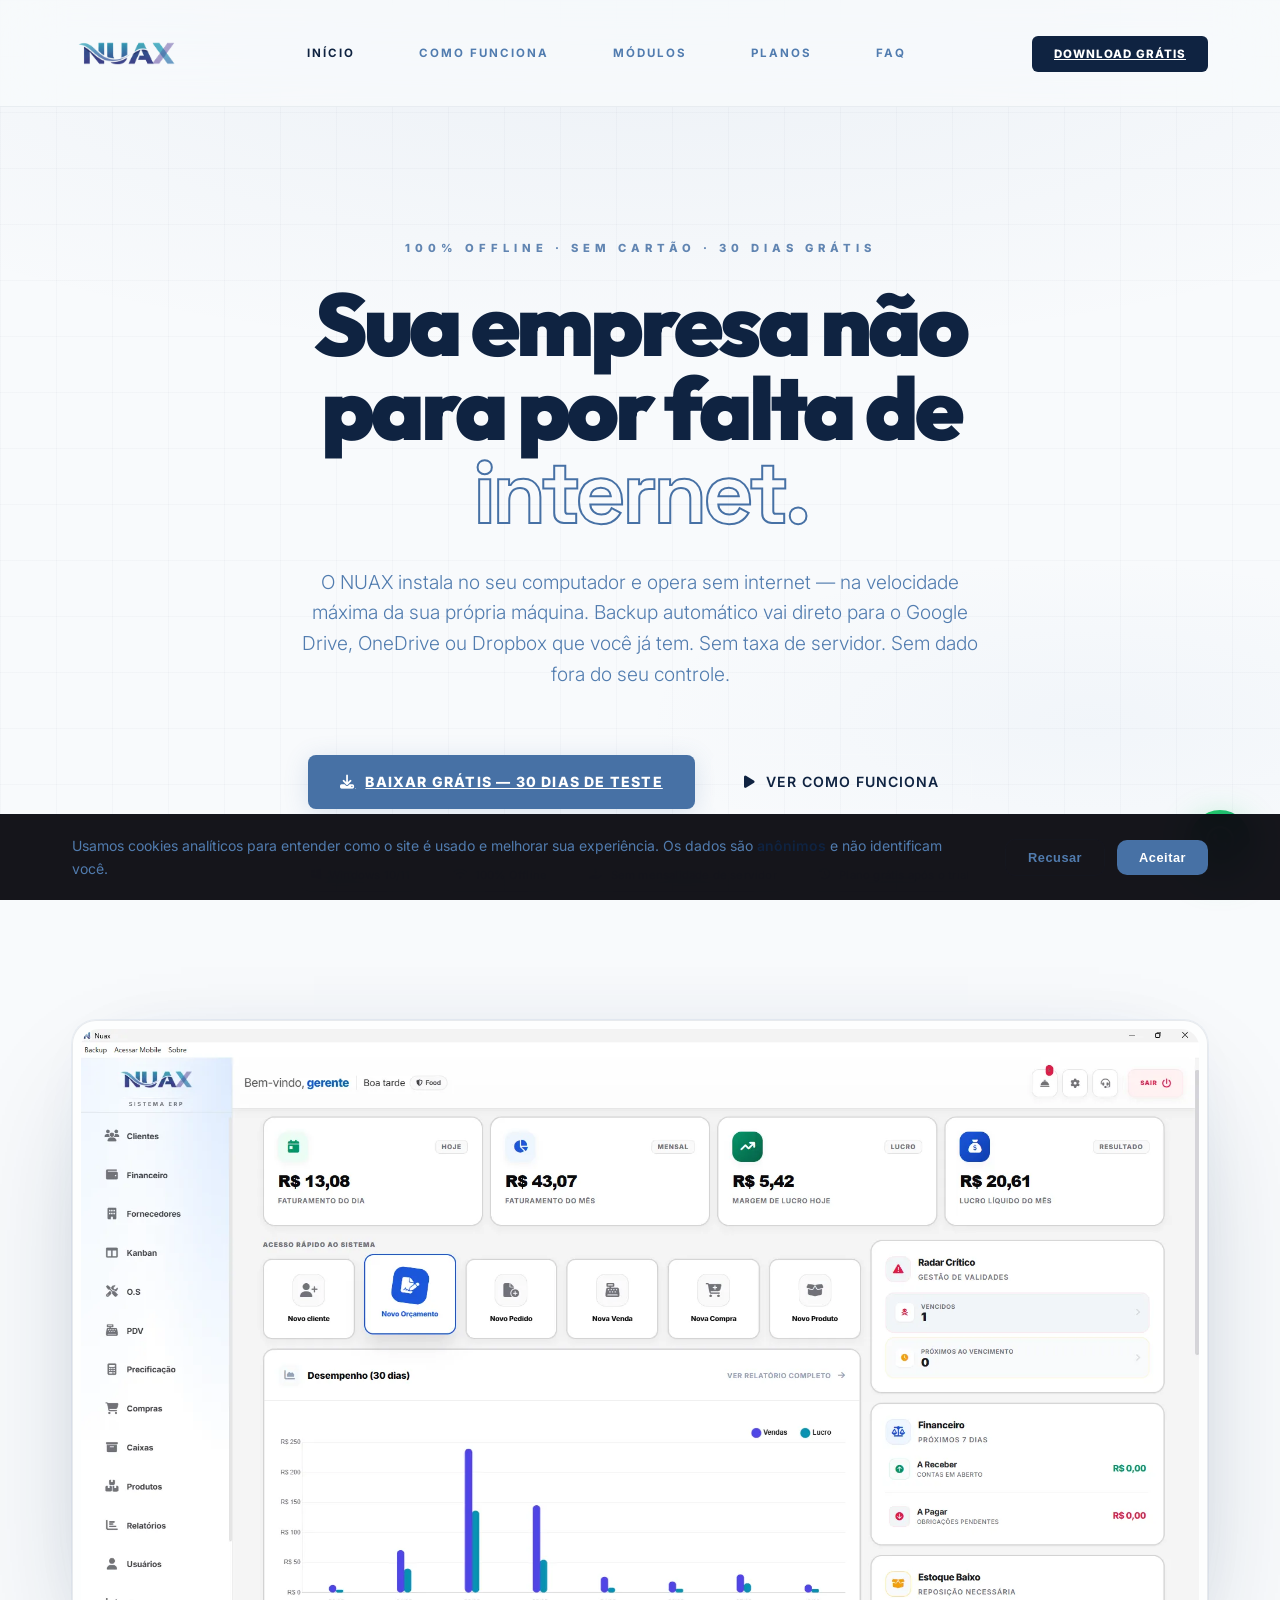
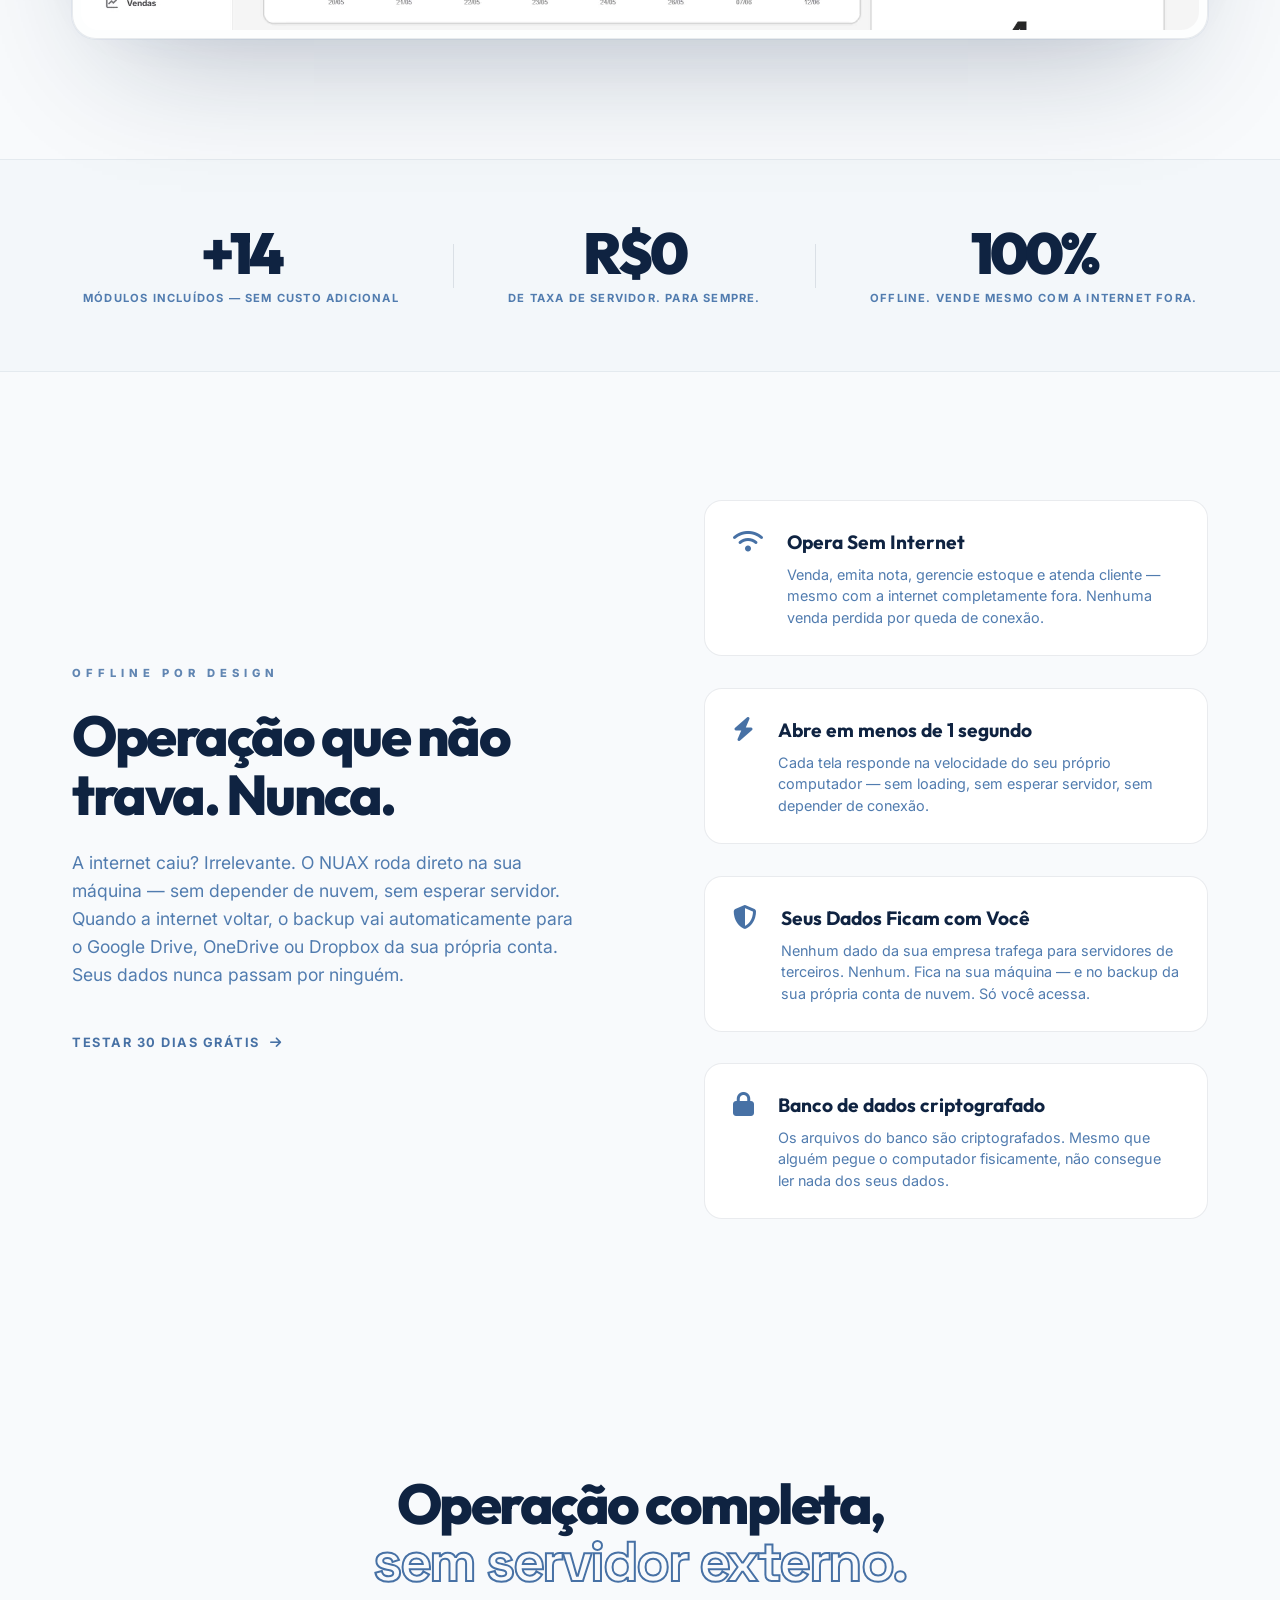
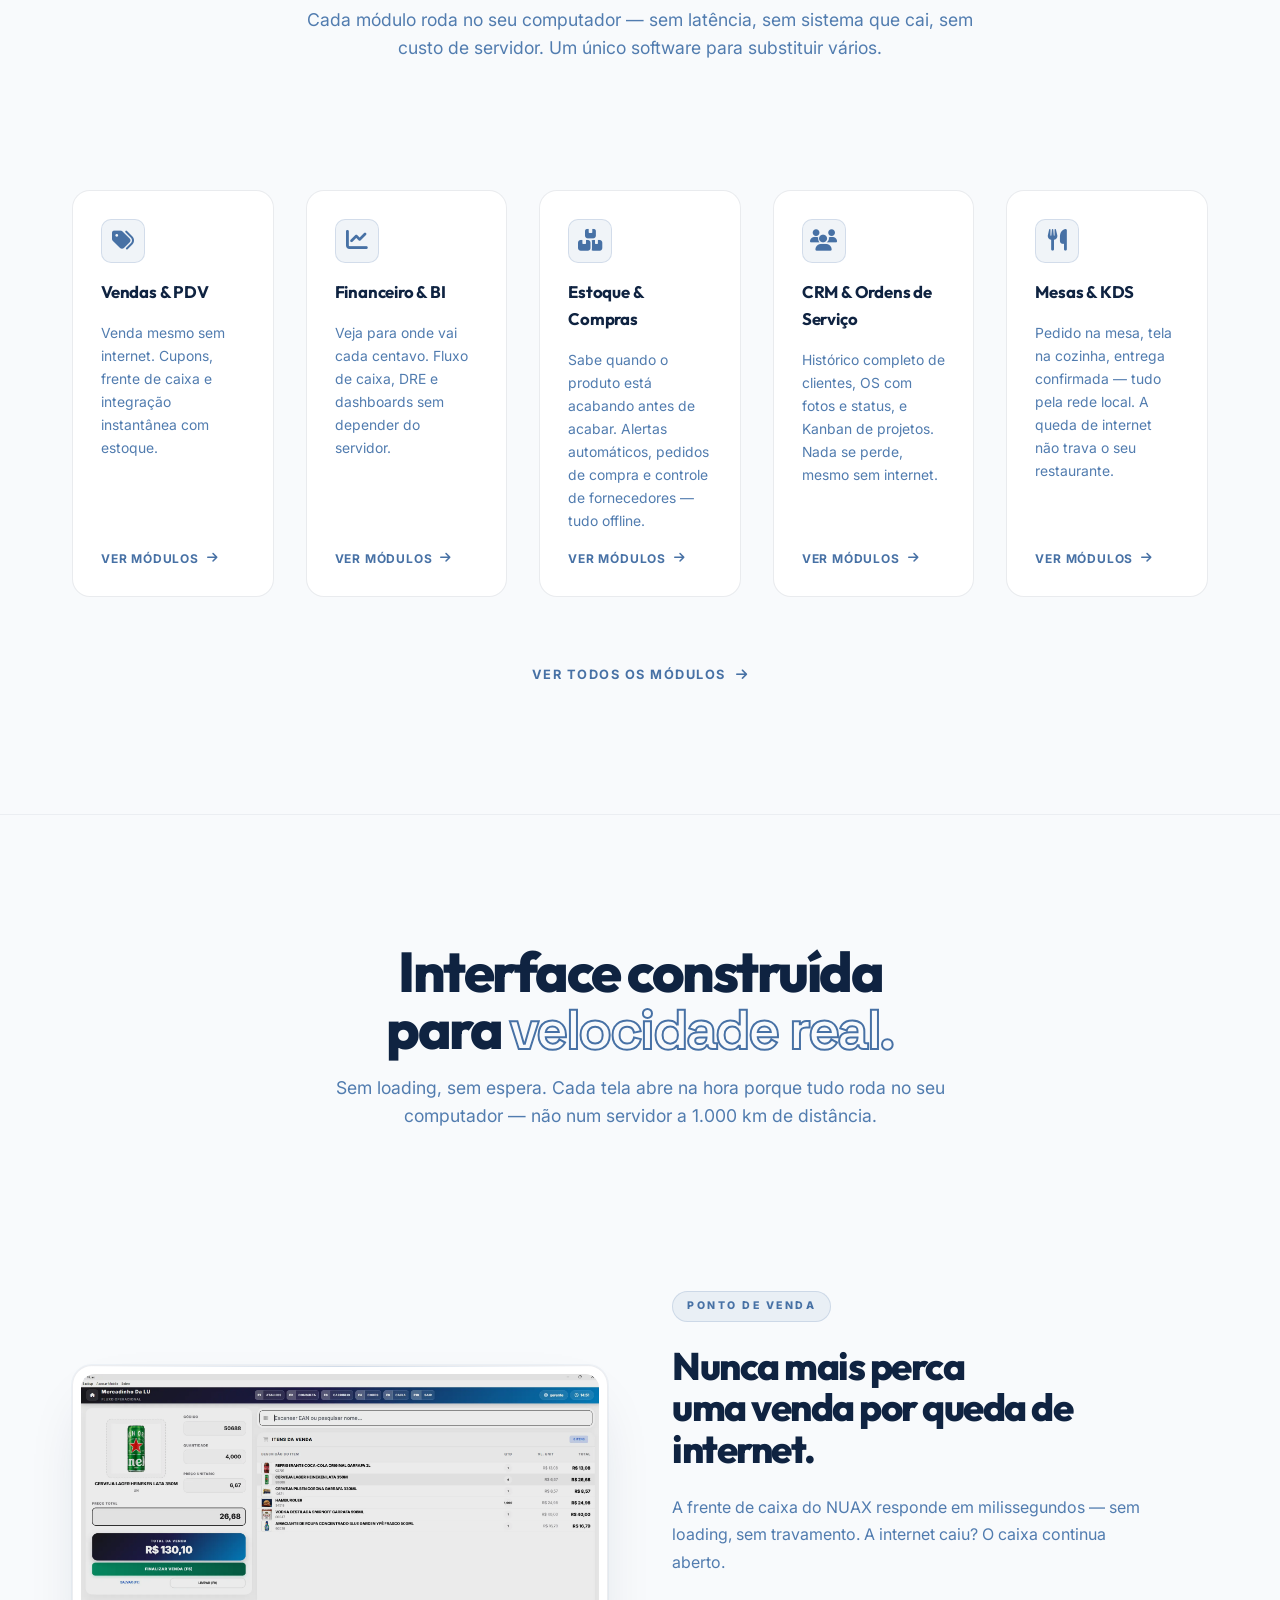
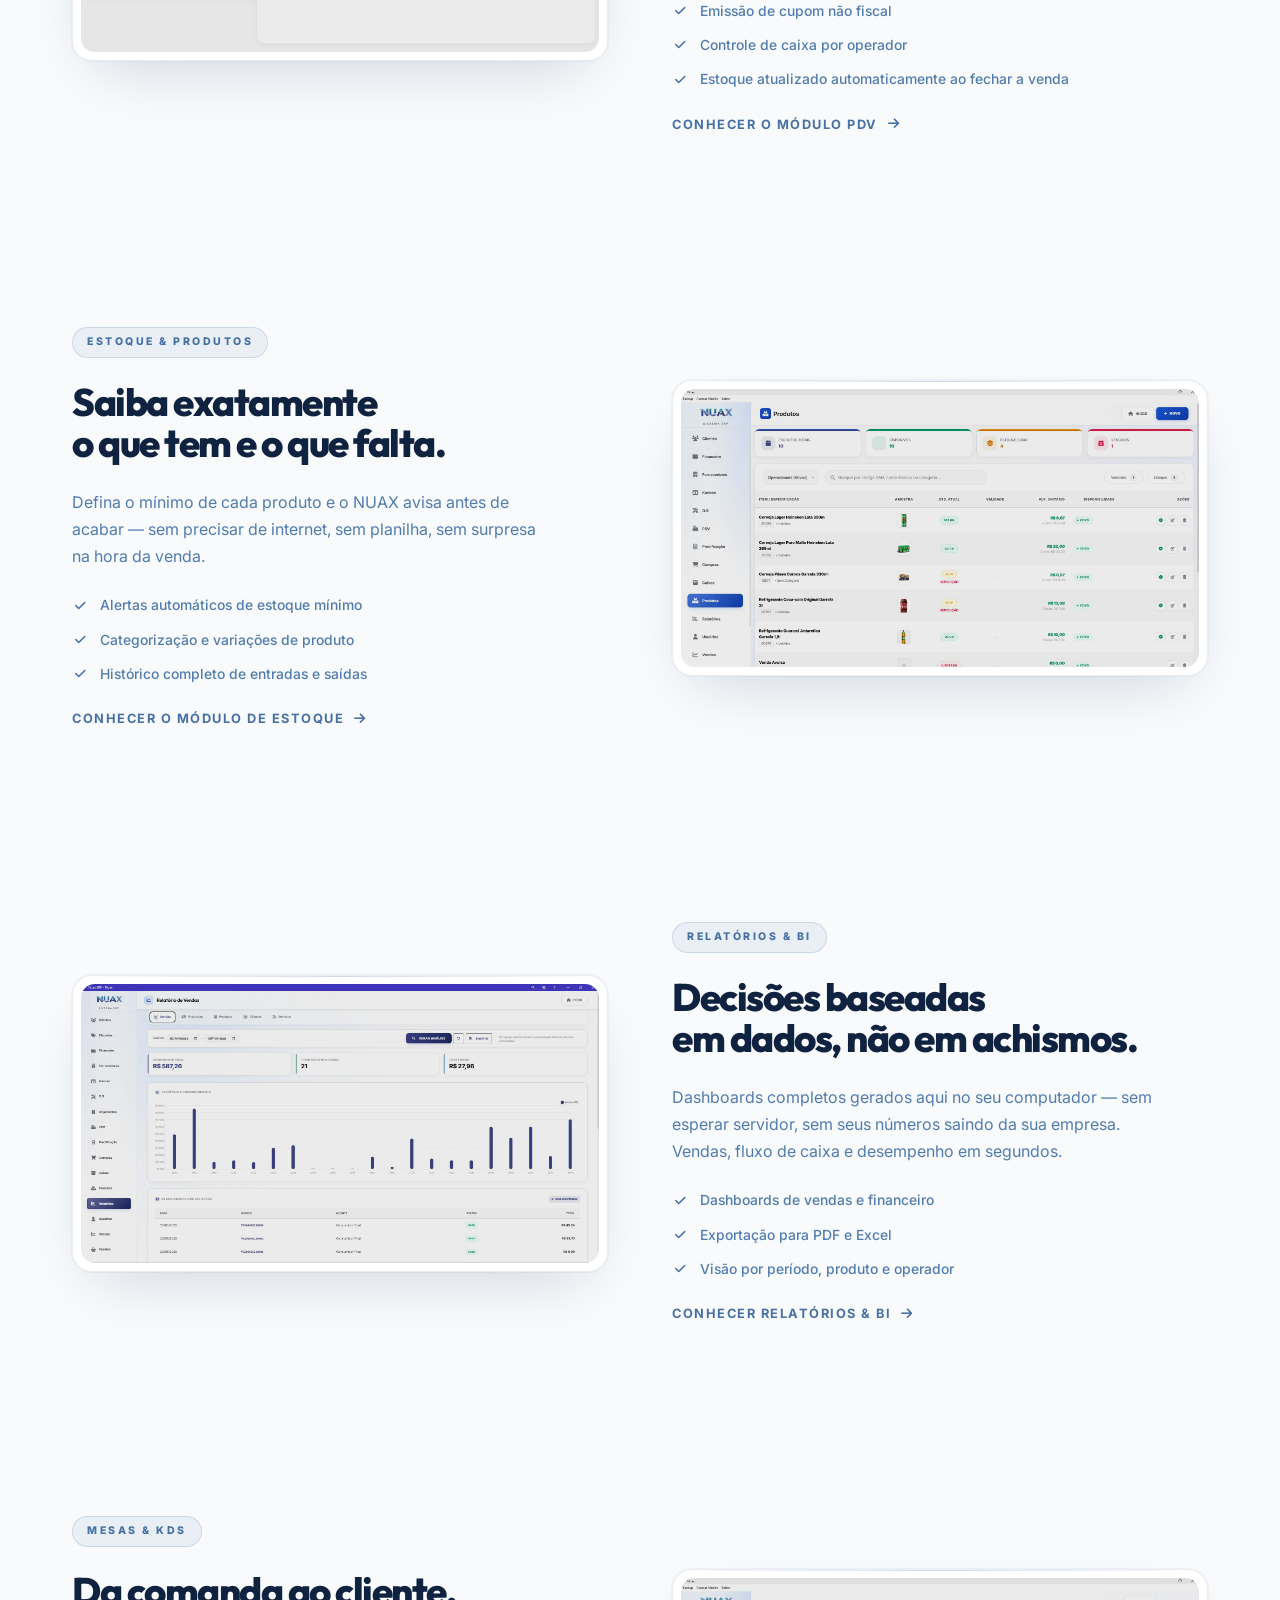
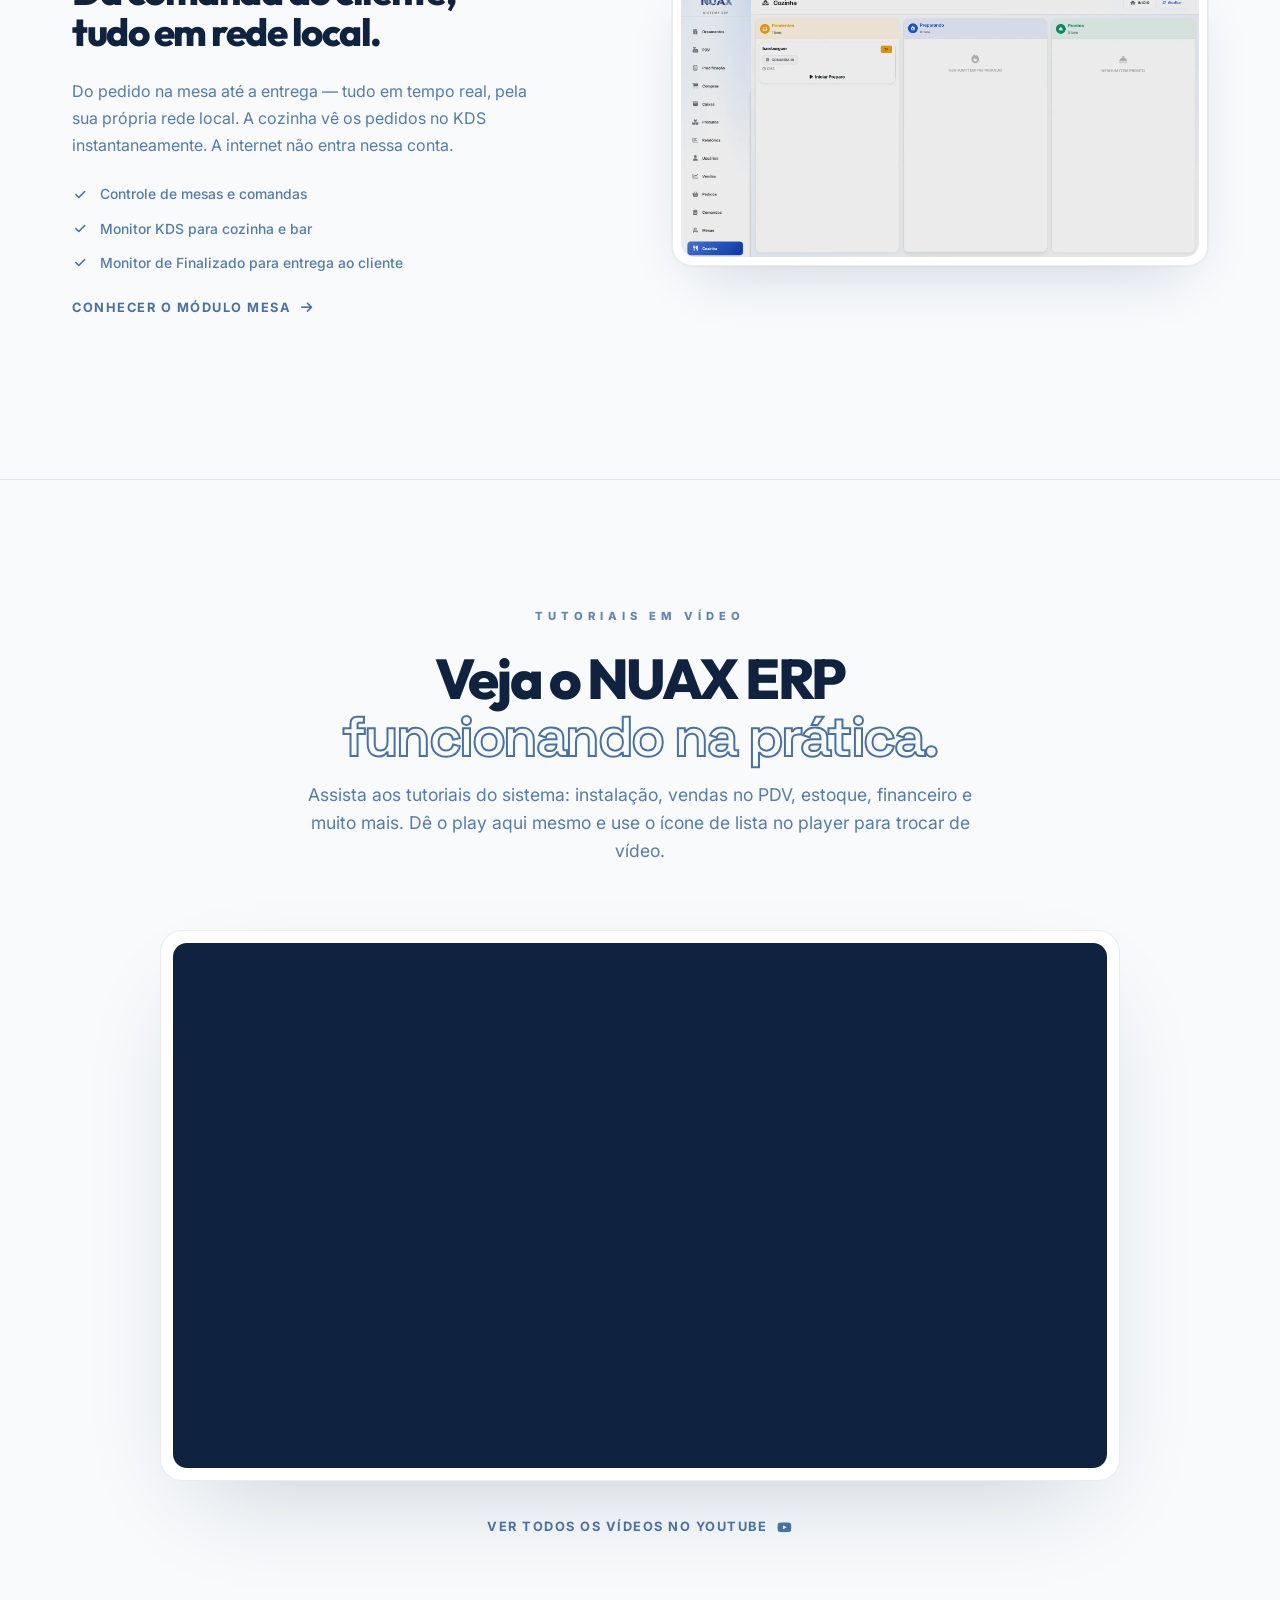
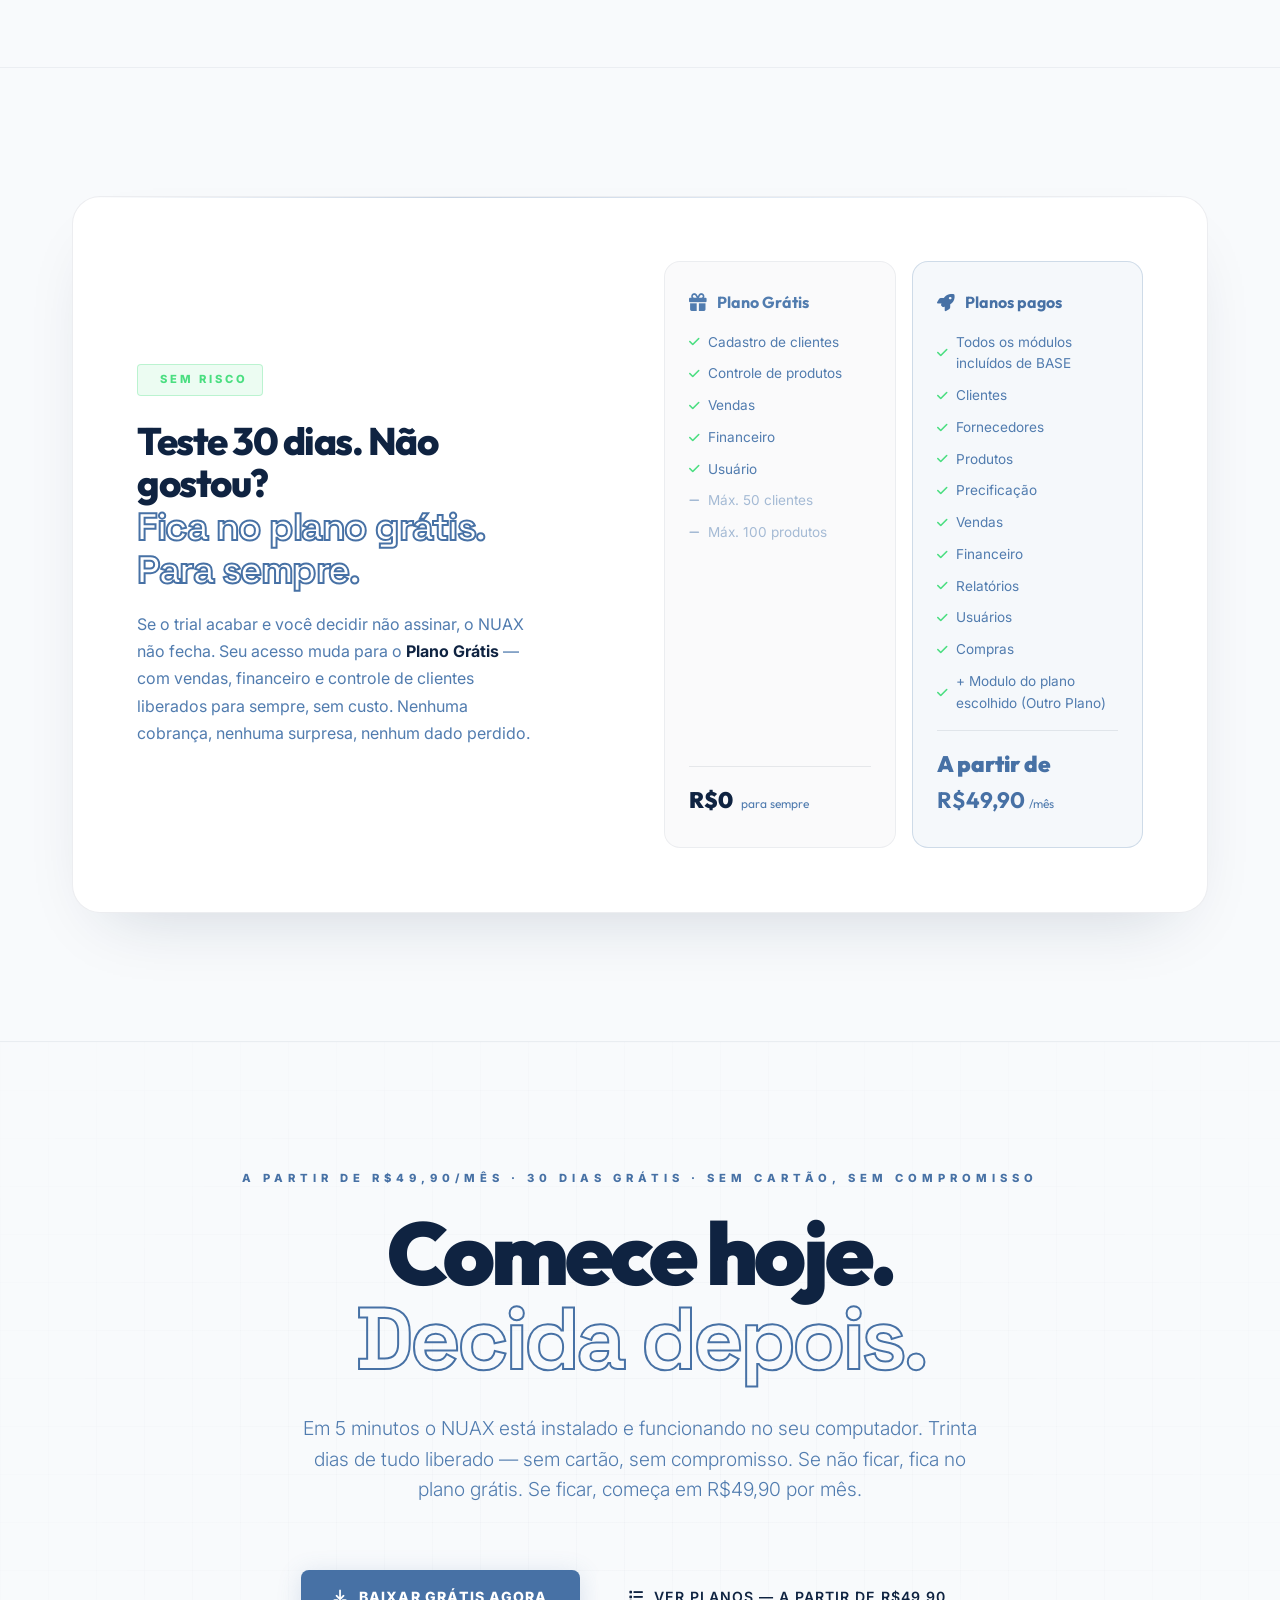
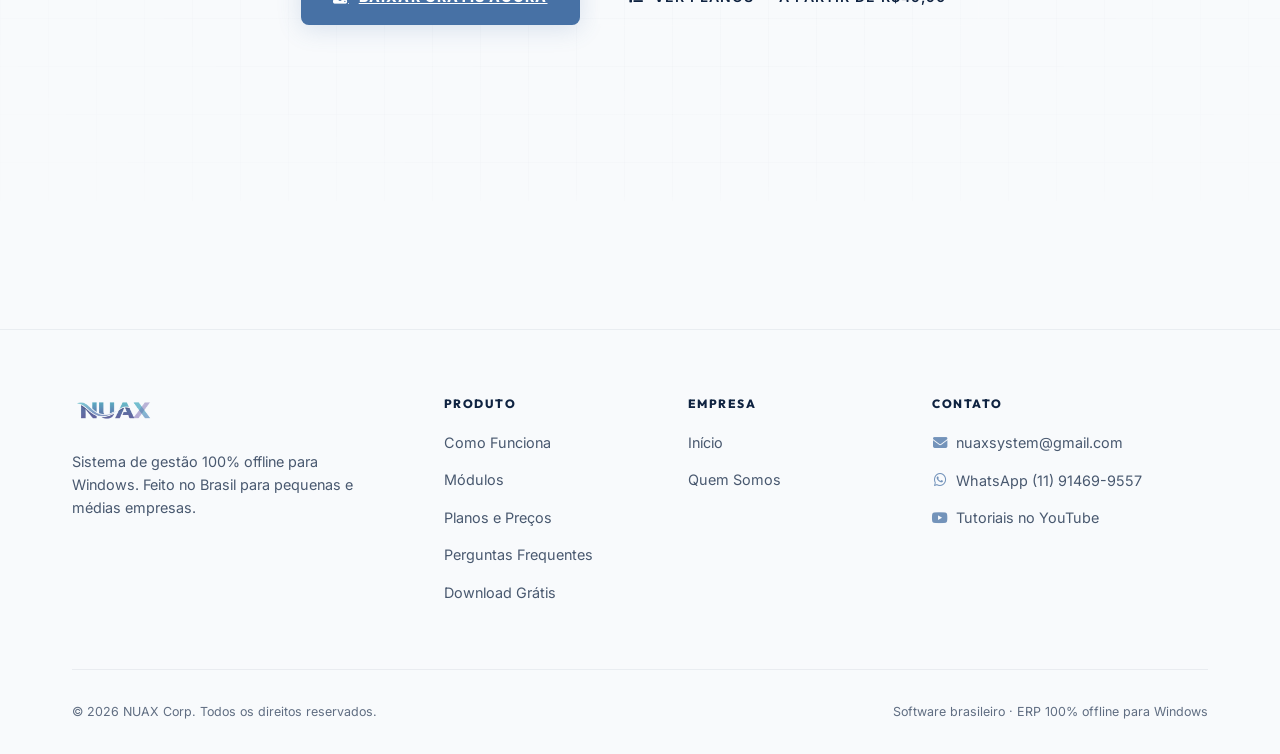
==== commit 7702a376: "web erp" ====
--- a/index.html
+++ b/index.html
@@ -1,34 +1,84 @@
-<!DOCTYPE html><html lang="pt-br"><head><meta charset="UTF-8"><meta name="viewport" content="width=device-width,initial-scale=1"><title>NUAX | Software para Pequenas e Médias Empresas — Nuax ERP e Nuax CRM</title><meta name="description" content="NUAX é uma empresa brasileira de software para pequenas e médias empresas. Conheça o Nuax ERP (gestão 100% offline para Windows) e o Nuax CRM (gestão de clientes e cobranças para Android e Web)."><meta name="keywords" content="NUAX, NUAX Corp, Nuax ERP, Nuax CRM, software para pequenas empresas, sistema de gestão Windows, CRM Android, gestão de clientes WhatsApp"><meta name="author" content="NUAX Corp"><meta name="robots" content="index, follow"><script>function gtag(){dataLayer.push(arguments)}window.dataLayer=window.dataLayer||[],gtag("consent","default",{analytics_storage:"accepted"===localStorage.getItem("nuax_cookie_consent")?"granted":"denied",ad_storage:"denied"})</script><script async src="https://www.googletagmanager.com/gtag/js?id=G-6E8NX6RSP4"></script><script>function gtag(){dataLayer.push(arguments)}window.dataLayer=window.dataLayer||[],gtag("js",new Date),gtag("config","G-6E8NX6RSP4")</script><meta name="theme-color" content="#f8fafc"><link rel="canonical" href="https://nuax.com.br/"><link rel="icon" href="/assets/favicon.ico"><link rel="llms-txt" href="https://nuax.com.br/llms.txt"><meta name="geo.region" content="BR-SP"><meta name="geo.placename" content="São Paulo"><meta name="geo.position" content="-23.5686278;-46.6985239"><meta name="ICBM" content="-23.5686278, -46.6985239"><meta property="og:type" content="website"><meta property="og:site_name" content="NUAX"><meta property="og:url" content="https://nuax.com.br/"><meta property="og:title" content="NUAX | Software para Pequenas e Médias Empresas"><meta property="og:description" content="Conheça o Nuax ERP (gestão 100% offline para Windows) e o Nuax CRM (gestão de clientes e cobranças para Android e Web)."><meta property="og:image" content="https://nuax.com.br/assets/nuax-nome-transparente.png"><meta name="twitter:card" content="summary_large_image"><meta name="twitter:url" content="https://nuax.com.br/"><meta name="twitter:title" content="NUAX | Software para Pequenas e Médias Empresas"><meta name="twitter:description" content="Conheça o Nuax ERP e o Nuax CRM — software feito para pequenas e médias empresas."><meta name="twitter:image" content="https://nuax.com.br/assets/nuax-nome-transparente.png"><script type="application/ld+json">{
+<!DOCTYPE html><html lang="pt-br"><head><meta charset="UTF-8"><meta name="viewport" content="width=device-width,initial-scale=1"><title>NUAX ERP | Sistema de Gestão Offline para Windows — R$49,90/mês</title><meta name="description" content="NUAX ERP: sistema de gestão 100% offline para Windows. PDV, Estoque, Financeiro, CRM, Ordens de Serviço e mais. A partir de R$49,90/mês — 30 dias grátis."><meta name="keywords" content="NUAX ERP, sistema de gestão offline, software ERP Windows, PDV offline, controle de estoque offline, gestão financeira offline, ERP sem internet, software para pequenas empresas"><meta name="author" content="NUAX Corp"><meta name="robots" content="index, follow"><script>function gtag(){dataLayer.push(arguments)}window.dataLayer=window.dataLayer||[],gtag("consent","default",{analytics_storage:"accepted"===localStorage.getItem("nuax_cookie_consent")?"granted":"denied",ad_storage:"denied"})</script><script async src="https://www.googletagmanager.com/gtag/js?id=G-6E8NX6RSP4"></script><script>function gtag(){dataLayer.push(arguments)}window.dataLayer=window.dataLayer||[],gtag("js",new Date),gtag("config","G-6E8NX6RSP4")</script><meta name="theme-color" content="#f8fafc"><link rel="canonical" href="https://nuax.com.br/"><link rel="icon" href="/assets/favicon.ico" sizes="any"><link rel="apple-touch-icon" href="/assets/apple-touch-icon.png"><link rel="manifest" href="/site.webmanifest"><link rel="llms-txt" href="https://nuax.com.br/llms.txt"><meta name="geo.region" content="BR-SP"><meta name="geo.placename" content="São Paulo"><meta name="geo.position" content="-23.5686278;-46.6985239"><meta name="ICBM" content="-23.5686278, -46.6985239"><meta property="og:type" content="website"><meta property="og:locale" content="pt_BR"><meta property="og:site_name" content="NUAX ERP"><meta property="og:url" content="https://nuax.com.br/"><meta property="og:title" content="NUAX ERP | Gestão Offline para Windows — A partir de R$49,90/mês"><meta property="og:description" content="Sistema ERP 100% offline para Windows. PDV, Estoque com alertas de vencimento, Contas a Pagar/Receber, Orçamentos, CRM, OS, Kanban, Mesas e KDS. A partir de R$49,90/mês — teste grátis 30 dias, sem cartão."><meta property="og:image" content="https://nuax.com.br/assets/erp/og_image.png"><meta property="og:image:width" content="1919"><meta property="og:image:height" content="1031"><meta property="og:image:alt" content="Painel do NUAX ERP, sistema de gestão offline para Windows"><meta name="twitter:card" content="summary_large_image"><meta name="twitter:url" content="https://nuax.com.br/"><meta name="twitter:title" content="NUAX ERP | ERP Offline para Windows — A partir de R$49,90/mês"><meta name="twitter:description" content="PDV, Estoque com alertas de vencimento, Contas a Pagar/Receber, Orçamentos, CRM, OS e Kanban offline. A partir de R$49,90/mês — teste grátis 30 dias, sem cartão."><meta name="twitter:image" content="https://nuax.com.br/assets/erp/og_image.png"><meta name="twitter:image:alt" content="Painel do NUAX ERP, sistema de gestão offline para Windows"><script type="application/ld+json">{
       "@context": "https://schema.org",
       "@type": "Organization",
+      "@id": "https://nuax.com.br/#organization",
       "name": "NUAX Corp",
       "url": "https://nuax.com.br/",
       "logo": "https://nuax.com.br/assets/nuax-nome-transparente.png",
+      "email": "nuaxsystem@gmail.com",
       "contactPoint": {
         "@type": "ContactPoint",
         "email": "nuaxsystem@gmail.com",
+        "telephone": "+55-11-91469-9557",
         "contactType": "customer service",
         "areaServed": "BR",
         "availableLanguage": "Portuguese"
       },
       "sameAs": [
-        "https://www.facebook.com/nuaxerp",
-        "https://www.instagram.com/nuaxerp"
+        "https://www.youtube.com/@nuaxSistemas"
       ]
     }</script><script type="application/ld+json">{
       "@context": "https://schema.org",
       "@type": "WebSite",
-      "name": "NUAX",
-      "url": "https://nuax.com.br/"
+      "@id": "https://nuax.com.br/#website",
+      "name": "NUAX ERP",
+      "url": "https://nuax.com.br/",
+      "inLanguage": "pt-BR",
+      "publisher": { "@id": "https://nuax.com.br/#organization" }
+    }</script><script type="application/ld+json">{
+      "@context": "https://schema.org",
+      "@type": "SoftwareApplication",
+      "name": "NUAX ERP",
+      "publisher": { "@id": "https://nuax.com.br/#organization" },
+      "operatingSystem": "Windows 10, Windows 11",
+      "applicationCategory": "BusinessApplication",
+      "applicationSubCategory": "ERP, PDV, Gestão Financeira",
+      "description": "Sistema de gestão 100% offline para Windows. PDV, Controle de Estoque com alertas de vencimento, Contas a Pagar e Receber, Fluxo de Caixa, Orçamentos, Precificação por Markup, CRM, Ordens de Serviço, Kanban, Mesas e KDS. Backup automático no Google Drive, OneDrive ou Dropbox. A partir de R$49,90/mês — teste grátis 30 dias, sem cartão.",
+      "offers": [
+        {
+          "@type": "Offer",
+          "name": "NUAX ERP — Plano Base",
+          "price": "49.90",
+          "priceCurrency": "BRL",
+          "priceValidUntil": "2026-12-31",
+          "description": "A partir de R$49,90/mês. Trial de 30 dias gratuito, sem cartão de crédito — veja todos os planos em nuax.com.br/erp/planos.html",
+          "availability": "https://schema.org/InStock",
+          "url": "https://nuax.com.br/erp/planos.html",
+          "priceSpecification": { "@type": "UnitPriceSpecification", "billingDuration": "P1M" }
+        },
+        {
+          "@type": "Offer",
+          "name": "NUAX ERP — Teste Grátis 30 dias",
+          "price": "0",
+          "priceCurrency": "BRL",
+          "priceValidUntil": "2026-12-31",
+          "description": "Teste todas as funcionalidades gratuitamente por 30 dias, sem cartão de crédito. Após o trial, plano grátis permanente disponível.",
+          "availability": "https://schema.org/InStock",
+          "url": "https://nuax.com.br/erp/download.html",
+          "priceSpecification": { "@type": "UnitPriceSpecification", "billingDuration": "P30D" }
+        }
+      ],
+      "url": "https://nuax.com.br/",
+      "screenshot": "https://nuax.com.br/assets/erp/dashboard.png"
     }</script><script type="application/ld+json">{
       "@context": "https://schema.org",
       "@type": "WebPage",
-      "name": "NUAX | Software para Pequenas e Médias Empresas",
+      "name": "NUAX ERP | Sistema de Gestão Offline para Windows",
       "url": "https://nuax.com.br/",
       "datePublished": "2025-01-01",
-      "dateModified": "2026-07-22",
-      "description": "NUAX é uma empresa brasileira de software para pequenas e médias empresas, com dois produtos: Nuax ERP e Nuax CRM.",
+      "dateModified": "2026-09-29",
+      "description": "Sistema de gestão 100% offline para Windows. PDV, Controle de Estoque com alertas de vencimento, Contas a Pagar e Receber, Fluxo de Caixa, Orçamentos, Precificação por Markup, CRM, Ordens de Serviço, Kanban, Mesas e KDS. Backup automático no Google Drive, OneDrive ou Dropbox. A partir de R$49,90/mês — teste grátis 30 dias, sem cartão.",
       "inLanguage": "pt-BR",
+      "isPartOf": {
+        "@type": "WebSite",
+        "name": "NUAX",
+        "url": "https://nuax.com.br/"
+      },
+      "author": {
+        "@type": "Organization",
+        "name": "NUAX Corp",
+        "url": "https://nuax.com.br/"
+      },
       "publisher": {
         "@type": "Organization",
         "name": "NUAX Corp",
@@ -38,4 +88,4 @@
           "url": "https://nuax.com.br/assets/nuax-nome-transparente.png"
         }
       }
-    }</script><link rel="preconnect" href="https://fonts.googleapis.com"><link rel="preconnect" href="https://fonts.gstatic.com" crossorigin><link href="https://fonts.googleapis.com/css2?family=Inter:wght@300;400;500;600;700&family=Outfit:wght@400;600;800;900&family=Space+Grotesk:wght@400;600;700&display=swap" rel="stylesheet"><link rel="stylesheet" href="https://cdnjs.cloudflare.com/ajax/libs/font-awesome/6.5.1/css/all.min.css"><link rel="stylesheet" href="styles.css"></head><body class="luxury-theme"><a href="#main-content" class="skip-link">Pular para o conteúdo principal</a><div class="mesh-gradient"></div><header class="header-main" id="navbar"><div class="wrap header-flex"><div class="brand"><a href="index.html"><img src="assets/nuax-nome-transparente.png" alt="NUAX Logo" class="brand-img"></a></div><nav class="nav-desktop" aria-label="Navegação principal"><a href="index.html" class="nav-link" aria-current="page">Início</a><div class="nav-group"><a href="#produtos" class="nav-group-trigger">Produtos <i class="fa-solid fa-chevron-down" aria-hidden="true"></i></a><div class="nav-dropdown" role="menu"><a href="erp/index.html" class="nav-dropdown-item" role="menuitem"><i class="fa-solid fa-database" aria-hidden="true"></i> <span><strong>Nuax ERP</strong> <span class="nav-dropdown-item-desc">Gestão 100% offline para Windows</span> </span></a><a href="crm.html" class="nav-dropdown-item" role="menuitem"><i class="fa-solid fa-users" aria-hidden="true"></i> <span><strong>Nuax CRM</strong> <span class="nav-dropdown-item-desc">Clientes e cobranças, Android e Web</span></span></a></div></div><a href="#sobre" class="nav-link">Quem Somos</a> <a href="mailto:nuaxsystem@gmail.com" class="nav-link">Contato</a></nav><div class="actions"><a href="erp/index.html" class="btn-premium">Conhecer o Nuax ERP</a> <button class="mobile-menu-btn" id="mobileMenuBtn" aria-label="Abrir menu"><span></span><span></span><span></span></button></div></div><div class="mobile-nav" id="mobileNav" role="navigation" aria-label="Menu mobile"><a href="index.html" class="mobile-nav-link" aria-current="page">Início</a><div class="mobile-nav-group"><button type="button" class="mobile-nav-link mobile-nav-group-trigger" aria-controls="mobileProdutosSubmenu">Produtos <i class="fa-solid fa-chevron-down" aria-hidden="true"></i></button><div class="mobile-nav-submenu" id="mobileProdutosSubmenu"><a href="erp/index.html" class="mobile-nav-sublink">Nuax ERP</a> <a href="crm.html" class="mobile-nav-sublink">Nuax CRM</a></div></div><a href="#sobre" class="mobile-nav-link">Quem Somos</a> <a href="mailto:nuaxsystem@gmail.com" class="mobile-nav-link">Contato</a> <a href="erp/index.html" class="btn-premium mobile-cta">Conhecer o Nuax ERP</a></div></header><main id="main-content"><section id="hero-premium" aria-label="Apresentação da NUAX"><div class="wrap text-center"><div class="hero-header mx-auto reveal-up"><span class="reveal-text">SOFTWARE BRASILEIRO · PARA PEQUENAS E MÉDIAS EMPRESAS</span><h1 class="massive-title">Tecnologia que<br>trabalha para<br><span class="accent-stroke">o seu negócio.</span></h1><p class="hero-subtitle mx-auto">A NUAX desenvolve software para quem toca uma empresa no dia a dia — da gestão completa da operação ao relacionamento com cada cliente. Hoje, dois produtos: o <strong>Nuax ERP</strong> e o <strong>Nuax CRM</strong>.</p><div class="hero-cta-group"><a href="erp/index.html" class="btn-hero-primary"><i class="fa-solid fa-database" aria-hidden="true"></i> Conhecer o Nuax ERP </a><a href="crm.html" class="btn-hero-secondary"><i class="fa-solid fa-users" aria-hidden="true"></i> Conhecer o Nuax CRM</a></div><div class="hero-trust-badges" role="list"><span class="trust-badge" role="listitem"><i class="fa-solid fa-flag" aria-hidden="true"></i> Software brasileiro</span> <span class="trust-badge" role="listitem"><i class="fa-solid fa-building" aria-hidden="true"></i> Para pequenas e médias empresas</span> <span class="trust-badge" role="listitem"><i class="fa-solid fa-shield-halved" aria-hidden="true"></i> Segurança em primeiro lugar</span></div></div></div></section><section id="produtos" aria-labelledby="produtos-title"><div class="wrap"><div class="section-header-formal reveal-up"><h2 id="produtos-title">Dois produtos.<br><span class="accent-stroke">Um único objetivo.</span></h2><p>Cada produto NUAX resolve uma parte diferente da rotina da sua empresa — e os dois podem operar juntos ou separados.</p></div><div class="products-grid reveal-up"><div class="product-card"><div class="product-card-head"><div class="product-card-media"><img src="assets/erp/dashboard.png" alt="Painel do Nuax ERP com indicadores de faturamento e desempenho" class="zoomable-image" loading="lazy"></div><div class="product-card-head-info"><span class="product-card-status">Disponível agora</span><h3>Nuax ERP</h3></div></div><p>Sistema de gestão 100% offline para Windows. PDV, Estoque, Financeiro, Orçamentos, Ordens de Serviço, Kanban, Mesas e KDS — sem depender de internet ou servidor externo. A partir de R$49,90/mês, com 30 dias de teste grátis.</p><a href="erp/index.html" class="btn-inline-plain">Conhecer o Nuax ERP <i class="fa-solid fa-arrow-right" aria-hidden="true"></i></a></div><div class="product-card"><div class="product-card-head"><div class="product-card-media"><img src="assets/crm/listaclientes.webp" alt="Lista de clientes do Nuax CRM com abas de status" class="zoomable-image" loading="lazy"></div><div class="product-card-head-info"><span class="product-card-status">Disponível — Android e Web</span><h3>Nuax CRM</h3></div></div><p>Gestão de clientes, cobranças automatizadas via WhatsApp, notificações inteligentes e painel financeiro — em um só app, sincronizado entre dispositivos. Ideal para provedores, técnicos e prestadores de serviço.</p><a href="crm.html" class="btn-inline-plain">Conhecer o Nuax CRM <i class="fa-solid fa-arrow-right" aria-hidden="true"></i></a></div></div></div></section><section id="sobre" aria-labelledby="sobre-title"><div class="wrap"><div class="vision-grid"><div class="vision-content reveal-left"><span class="reveal-text" style="text-align:left;display:block">QUEM SOMOS</span><h2 class="sub-title" id="sobre-title">Feito por quem entende<br>a rotina de uma empresa pequena.</h2><p>A NUAX nasceu para resolver problemas reais de quem administra um negócio no dia a dia — sem depender de contratos longos, mensalidades escondidas ou sistemas complicados demais para o time usar.</p></div><div class="vision-pillars"><p class="mission-line reveal-right">Nossa missão: entregar tecnologia de grande empresa, com a simplicidade e o preço que uma pequena empresa merece.</p><div class="pillar-box reveal-right" style="transition-delay:.1s"><i class="fa-solid fa-flag" aria-hidden="true"></i><div><h3>Software Brasileiro</h3><p>Desenvolvido no Brasil, para a realidade de quem empreende no Brasil — suporte em português e preços em reais.</p></div></div><div class="pillar-box reveal-right" style="transition-delay:.2s"><i class="fa-solid fa-building" aria-hidden="true"></i><div><h3>Foco em Pequenas e Médias Empresas</h3><p>Cada produto é pensado para quem precisa de resultado rápido, sem exigir um time de TI para operar.</p></div></div><div class="pillar-box reveal-right" style="transition-delay:.3s"><i class="fa-solid fa-shield-halved" aria-hidden="true"></i><div><h3>Seus Dados, Sua Segurança</h3><p>Do banco de dados criptografado do Nuax ERP à autenticação por biometria do Nuax CRM — segurança em primeiro lugar nos dois produtos.</p></div></div></div></div></div></section><section id="cta-strip" aria-label="Chamada para ação"><div class="wrap text-center"><span class="reveal-text reveal-up">NUAX ERP · NUAX CRM</span><h2 class="massive-title reveal-up">Qual produto<br><span class="accent-stroke">você precisa hoje?</span></h2><p class="hero-subtitle mx-auto reveal-up">Se você precisa de gestão completa da operação, comece pelo Nuax ERP. Se o foco é organizar clientes e cobranças, o Nuax CRM é o caminho.</p><div class="hero-cta-group reveal-up"><a href="erp/index.html" class="btn-hero-primary"><i class="fa-solid fa-database" aria-hidden="true"></i> Conhecer o Nuax ERP </a><a href="crm.html" class="btn-hero-secondary"><i class="fa-solid fa-users" aria-hidden="true"></i> Conhecer o Nuax CRM</a></div></div></section></main><footer class="footer-lux"><div class="wrap footer-content"><div class="f-brand"><img src="assets/nuax-nome-transparente.png" alt="NUAX" class="footer-brand-img"></div><nav class="f-links" aria-label="Links do rodapé"><a href="erp/index.html">Nuax ERP</a> <a href="crm.html">Nuax CRM</a> <a href="mailto:nuaxsystem@gmail.com">Contato</a></nav><div class="f-legal"><div>© 2026 NUAX Corp. Software para pequenas e médias empresas.</div><div>Suporte: <a href="mailto:nuaxsystem@gmail.com">nuaxsystem@gmail.com</a></div></div></div></footer><div id="cookie-banner" class="cookie-banner" role="dialog" aria-label="Aviso de cookies" hidden><div class="cookie-banner__inner"><p class="cookie-banner__text">Usamos cookies analíticos para entender como o site é usado e melhorar sua experiência. Os dados são <strong>anônimos</strong> e não identificam você.</p><div class="cookie-banner__actions"><button id="cookie-reject" class="cookie-banner__btn cookie-banner__btn--secondary">Recusar</button> <button id="cookie-accept" class="cookie-banner__btn cookie-banner__btn--primary">Aceitar</button></div></div></div><script src="scripts.js"></script></body></html>+    }</script><link rel="preload" as="image" href="assets/erp/dashboard.webp" type="image/webp" fetchpriority="high"><link rel="preconnect" href="https://fonts.googleapis.com"><link rel="preconnect" href="https://fonts.gstatic.com" crossorigin><link href="https://fonts.googleapis.com/css2?family=Inter:wght@300;400;500;600;700&family=Outfit:wght@400;600;800;900&family=Space+Grotesk:wght@400;600;700&display=swap" rel="stylesheet"><link rel="stylesheet" href="https://cdnjs.cloudflare.com/ajax/libs/font-awesome/6.5.1/css/all.min.css"><link rel="stylesheet" href="styles.css"></head><body class="luxury-theme"><a href="#main-content" class="skip-link">Pular para o conteúdo principal</a><div class="mesh-gradient"></div><header class="header-main" id="navbar"><div class="wrap header-flex"><div class="brand"><a href="index.html" aria-label="NUAX ERP — página inicial"><img src="assets/nuax-nome-transparente.png" alt="NUAX ERP" class="brand-img" width="84" height="32"></a></div><nav class="nav-desktop" aria-label="Navegação principal"><a href="index.html" class="nav-link" aria-current="page">Início</a> <a href="erp/como-funciona.html" class="nav-link">Como Funciona</a> <a href="erp/modulos.html" class="nav-link">Módulos</a> <a href="erp/planos.html" class="nav-link">Planos</a> <a href="erp/faq.html" class="nav-link">FAQ</a></nav><div class="actions"><a href="erp/download.html" class="btn-premium">Download Grátis</a> <button class="mobile-menu-btn" id="mobileMenuBtn" aria-label="Abrir menu"><span></span><span></span><span></span></button></div></div><div class="mobile-nav" id="mobileNav" role="navigation" aria-label="Menu mobile"><a href="index.html" class="mobile-nav-link" aria-current="page">Início</a> <a href="erp/como-funciona.html" class="mobile-nav-link">Como Funciona</a> <a href="erp/modulos.html" class="mobile-nav-link">Módulos</a> <a href="erp/planos.html" class="mobile-nav-link">Planos</a> <a href="erp/faq.html" class="mobile-nav-link">FAQ</a> <a href="erp/download.html" class="btn-premium mobile-cta">Download Grátis</a></div></header><main id="main-content"><section id="hero-premium" aria-label="Apresentação do NUAX ERP"><div class="wrap text-center"><div class="hero-header mx-auto reveal-up"><span class="reveal-text">100% OFFLINE · SEM CARTÃO · 30 DIAS GRÁTIS</span><h1 class="massive-title">Sua empresa não<br>para por falta de<br><span class="accent-stroke">internet.</span></h1><p class="hero-subtitle mx-auto">O NUAX instala no seu computador e opera sem internet — na velocidade máxima da sua própria máquina. Backup automático vai direto para o Google Drive, OneDrive ou Dropbox que você já tem. Sem taxa de servidor. Sem dado fora do seu controle.</p><div class="hero-cta-group"><a href="erp/download.html" class="btn-hero-primary"><i class="fa-solid fa-download" aria-hidden="true"></i> Baixar Grátis — 30 dias de teste </a><a href="erp/como-funciona.html" class="btn-hero-secondary"><i class="fa-solid fa-play" aria-hidden="true"></i> Ver como funciona</a></div><div class="hero-trust-badges" role="list"><span class="trust-badge" role="listitem"><i class="fa-brands fa-windows" aria-hidden="true"></i> Windows 10/11</span> <span class="trust-badge" role="listitem"><i class="fa-solid fa-wifi" aria-hidden="true"></i> 100% Offline</span> <span class="trust-badge" role="listitem"><i class="fa-solid fa-hand-holding-dollar" aria-hidden="true"></i> Sem mensalidade de servidor</span> <span class="trust-badge" role="listitem"><i class="fa-solid fa-clock-rotate-left" aria-hidden="true"></i> Plano grátis após o trial</span></div></div><div class="hero-visual reveal-scale"><div class="main-frame" id="hero-card"><picture><source srcset="assets/erp/dashboard.webp" type="image/webp"><img src="assets/erp/dashboard.png" alt="Dashboard do NUAX ERP — painel de gestão empresarial offline para Windows" class="main-screen zoomable-image" width="1919" height="1031" fetchpriority="high" decoding="async"></picture><div class="glow-orb"></div></div></div></div></section><section id="stats-strip" aria-label="Destaques numéricos"><div class="wrap"><div class="stats-grid"><div class="stat-item reveal-up"><span class="stat-num-lg">+14</span> <span class="stat-desc">módulos incluídos — sem custo adicional</span></div><div class="stat-divider"></div><div class="stat-item reveal-up" style="transition-delay:.1s"><span class="stat-num-lg">R$0</span> <span class="stat-desc">de taxa de servidor. Para sempre.</span></div><div class="stat-divider"></div><div class="stat-item reveal-up" style="transition-delay:.2s"><span class="stat-num-lg">100%</span> <span class="stat-desc">offline. Vende mesmo com a internet fora.</span></div></div></div></section><section id="vision" aria-labelledby="vision-title"><div class="wrap"><div class="vision-grid"><div class="vision-content reveal-left"><span class="reveal-text" style="text-align:left;display:block">OFFLINE POR DESIGN</span><h2 class="sub-title" id="vision-title">Operação que não<br>trava. Nunca.</h2><p>A internet caiu? Irrelevante. O NUAX roda direto na sua máquina — sem depender de nuvem, sem esperar servidor. Quando a internet voltar, o backup vai automaticamente para o Google Drive, OneDrive ou Dropbox da sua própria conta. Seus dados nunca passam por ninguém.</p><a href="erp/download.html" class="btn-inline-lux">Testar 30 dias grátis <i class="fa-solid fa-arrow-right" aria-hidden="true"></i></a></div><div class="vision-pillars"><div class="pillar-box reveal-right" style="transition-delay:.1s"><i class="fa-solid fa-wifi" aria-hidden="true"></i><div><h3>Opera Sem Internet</h3><p>Venda, emita nota, gerencie estoque e atenda cliente — mesmo com a internet completamente fora. Nenhuma venda perdida por queda de conexão.</p></div></div><div class="pillar-box reveal-right" style="transition-delay:.2s"><i class="fa-solid fa-bolt" aria-hidden="true"></i><div><h3>Abre em menos de 1 segundo</h3><p>Cada tela responde na velocidade do seu próprio computador — sem loading, sem esperar servidor, sem depender de conexão.</p></div></div><div class="pillar-box reveal-right" style="transition-delay:.3s"><i class="fa-solid fa-shield-halved" aria-hidden="true"></i><div><h3>Seus Dados Ficam com Você</h3><p>Nenhum dado da sua empresa trafega para servidores de terceiros. Nenhum. Fica na sua máquina — e no backup da sua própria conta de nuvem. Só você acessa.</p></div></div><div class="pillar-box reveal-right" style="transition-delay:.4s"><i class="fa-solid fa-lock" aria-hidden="true"></i><div><h3>Banco de dados criptografado</h3><p>Os arquivos do banco são criptografados. Mesmo que alguém pegue o computador fisicamente, não consegue ler nada dos seus dados.</p></div></div></div></div></div></section><section id="features-teaser" aria-labelledby="features-title"><div class="wrap"><div class="section-header-formal reveal-up"><h2 id="features-title">Operação completa,<br><span class="accent-stroke">sem servidor externo.</span></h2><p>Cada módulo roda no seu computador — sem latência, sem sistema que cai, sem custo de servidor. Um único software para substituir vários.</p></div><div class="teaser-grid reveal-up"><a href="erp/modulos.html#cat-core" class="teaser-card"><i class="fa-solid fa-tags" aria-hidden="true"></i><h3>Vendas & PDV</h3><p>Venda mesmo sem internet. Cupons, frente de caixa e integração instantânea com estoque.</p><span class="teaser-link">Ver módulos <i class="fa-solid fa-arrow-right" aria-hidden="true"></i></span> </a><a href="erp/modulos.html#cat-financeiro" class="teaser-card"><i class="fa-solid fa-chart-line" aria-hidden="true"></i><h3>Financeiro & BI</h3><p>Veja para onde vai cada centavo. Fluxo de caixa, DRE e dashboards sem depender do servidor.</p><span class="teaser-link">Ver módulos <i class="fa-solid fa-arrow-right" aria-hidden="true"></i></span> </a><a href="erp/modulos.html#cat-estoque" class="teaser-card"><i class="fa-solid fa-boxes-stacked" aria-hidden="true"></i><h3>Estoque & Compras</h3><p>Sabe quando o produto está acabando antes de acabar. Alertas automáticos, pedidos de compra e controle de fornecedores — tudo offline.</p><span class="teaser-link">Ver módulos <i class="fa-solid fa-arrow-right" aria-hidden="true"></i></span> </a><a href="erp/modulos.html#cat-crm" class="teaser-card"><i class="fa-solid fa-users" aria-hidden="true"></i><h3>CRM & Ordens de Serviço</h3><p>Histórico completo de clientes, OS com fotos e status, e Kanban de projetos. Nada se perde, mesmo sem internet.</p><span class="teaser-link">Ver módulos <i class="fa-solid fa-arrow-right" aria-hidden="true"></i></span> </a><a href="erp/modulos.html#cat-mesa" class="teaser-card"><i class="fa-solid fa-utensils" aria-hidden="true"></i><h3>Mesas & KDS</h3><p>Pedido na mesa, tela na cozinha, entrega confirmada — tudo pela rede local. A queda de internet não trava o seu restaurante.</p><span class="teaser-link">Ver módulos <i class="fa-solid fa-arrow-right" aria-hidden="true"></i></span></a></div><div class="text-center reveal-up" style="margin-top:var(--sp-xl)"><a href="erp/modulos.html" class="btn-inline-lux">Ver todos os módulos <i class="fa-solid fa-arrow-right" aria-hidden="true"></i></a></div></div></section><section id="modules-showcase" aria-label="Visualização dos módulos principais"><div class="wrap"><div class="section-header-formal reveal-up"><h2>Interface construída<br>para <span class="accent-stroke">velocidade real.</span></h2><p>Sem loading, sem espera. Cada tela abre na hora porque tudo roda no seu computador — não num servidor a 1.000 km de distância.</p></div><div class="showcase-block"><div class="showcase-img-wrap reveal-scale"><div class="showcase-img-frame"><picture><source srcset="assets/erp/pdv.webp" type="image/webp"><img width="1919" height="1030" src="assets/erp/pdv.png" alt="Módulo PDV do NUAX ERP — frente de caixa offline para Windows" class="showcase-img zoomable-image" loading="lazy" decoding="async"></picture></div></div><div class="showcase-content reveal-right"><span class="showcase-badge">Ponto de Venda</span><h3 class="showcase-title">Nunca mais perca<br>uma venda por queda de internet.</h3><p class="showcase-desc">A frente de caixa do NUAX responde em milissegundos — sem loading, sem travamento. A internet caiu? O caixa continua aberto.</p><ul class="showcase-features" role="list"><li><i class="fa-solid fa-check" aria-hidden="true"></i> Emissão de cupom não fiscal</li><li><i class="fa-solid fa-check" aria-hidden="true"></i> Controle de caixa por operador</li><li><i class="fa-solid fa-check" aria-hidden="true"></i> Estoque atualizado automaticamente ao fechar a venda</li></ul><a href="erp/modulos.html#cat-core" class="btn-inline-lux">Conhecer o módulo PDV <i class="fa-solid fa-arrow-right" aria-hidden="true"></i></a></div></div><div class="showcase-block showcase-block--reverse"><div class="showcase-content reveal-left"><span class="showcase-badge">Estoque & Produtos</span><h3 class="showcase-title">Saiba exatamente<br>o que tem e o que falta.</h3><p class="showcase-desc">Defina o mínimo de cada produto e o NUAX avisa antes de acabar — sem precisar de internet, sem planilha, sem surpresa na hora da venda.</p><ul class="showcase-features" role="list"><li><i class="fa-solid fa-check" aria-hidden="true"></i> Alertas automáticos de estoque mínimo</li><li><i class="fa-solid fa-check" aria-hidden="true"></i> Categorização e variações de produto</li><li><i class="fa-solid fa-check" aria-hidden="true"></i> Histórico completo de entradas e saídas</li></ul><a href="erp/modulos.html#cat-estoque" class="btn-inline-lux">Conhecer o módulo de Estoque <i class="fa-solid fa-arrow-right" aria-hidden="true"></i></a></div><div class="showcase-img-wrap reveal-scale"><div class="showcase-img-frame"><picture><source srcset="assets/erp/produtos.webp" type="image/webp"><img width="1919" height="1030" src="assets/erp/produtos.png" alt="Módulo de Estoque e Produtos do NUAX ERP" class="showcase-img zoomable-image" loading="lazy" decoding="async"></picture></div></div></div><div class="showcase-block"><div class="showcase-img-wrap reveal-scale"><div class="showcase-img-frame"><picture><source srcset="assets/erp/relatorios.webp" type="image/webp"><img width="1919" height="1033" src="assets/erp/relatorios.png" alt="Relatórios e BI do NUAX ERP — dashboards gerenciais offline" class="showcase-img zoomable-image" loading="lazy" decoding="async"></picture></div></div><div class="showcase-content reveal-right"><span class="showcase-badge">Relatórios & BI</span><h3 class="showcase-title">Decisões baseadas<br>em dados, não em achismos.</h3><p class="showcase-desc">Dashboards completos gerados aqui no seu computador — sem esperar servidor, sem seus números saindo da sua empresa. Vendas, fluxo de caixa e desempenho em segundos.</p><ul class="showcase-features" role="list"><li><i class="fa-solid fa-check" aria-hidden="true"></i> Dashboards de vendas e financeiro</li><li><i class="fa-solid fa-check" aria-hidden="true"></i> Exportação para PDF e Excel</li><li><i class="fa-solid fa-check" aria-hidden="true"></i> Visão por período, produto e operador</li></ul><a href="erp/modulos.html#cat-financeiro" class="btn-inline-lux">Conhecer Relatórios & BI <i class="fa-solid fa-arrow-right" aria-hidden="true"></i></a></div></div><div class="showcase-block showcase-block--reverse"><div class="showcase-content reveal-left"><span class="showcase-badge">Mesas & KDS</span><h3 class="showcase-title">Da comanda ao cliente,<br>tudo em rede local.</h3><p class="showcase-desc">Do pedido na mesa até a entrega — tudo em tempo real, pela sua própria rede local. A cozinha vê os pedidos no KDS instantaneamente. A internet não entra nessa conta.</p><ul class="showcase-features" role="list"><li><i class="fa-solid fa-check" aria-hidden="true"></i> Controle de mesas e comandas</li><li><i class="fa-solid fa-check" aria-hidden="true"></i> Monitor KDS para cozinha e bar</li><li><i class="fa-solid fa-check" aria-hidden="true"></i> Monitor de Finalizado para entrega ao cliente</li></ul><a href="erp/modulos.html#cat-mesa" class="btn-inline-lux">Conhecer o módulo Mesa <i class="fa-solid fa-arrow-right" aria-hidden="true"></i></a></div><div class="showcase-img-wrap reveal-scale"><div class="showcase-img-frame"><picture><source srcset="assets/erp/painel_cozinha.webp" type="image/webp"><img width="1919" height="1032" src="assets/erp/painel_cozinha.png" alt="Painel KDS da cozinha — Monitor de pedidos em tempo real NUAX ERP" class="showcase-img zoomable-image" loading="lazy" decoding="async"></picture></div></div></div></div></section><section id="videos" aria-labelledby="videos-title"><div class="wrap"><div class="section-header-formal reveal-up"><span class="reveal-text">TUTORIAIS EM VÍDEO</span><h2 id="videos-title">Veja o NUAX ERP<br><span class="accent-stroke">funcionando na prática.</span></h2><p>Assista aos tutoriais do sistema: instalação, vendas no PDV, estoque, financeiro e muito mais. Dê o play aqui mesmo e use o ícone de lista no player para trocar de vídeo.</p></div><div class="video-frame reveal-scale"><iframe src="https://www.youtube.com/embed/t0I2cqUsUTI?list=PLLFtjuCqCMP4&amp;rel=0&amp;modestbranding=1" title="Tutoriais do NUAX ERP no YouTube" loading="lazy" allow="accelerometer; autoplay; clipboard-write; encrypted-media; gyroscope; picture-in-picture; web-share" referrerpolicy="strict-origin-when-cross-origin" allowfullscreen></iframe></div><div class="video-actions reveal-up"><a href="https://www.youtube.com/playlist?list=PLLFtjuCqCMP4" class="btn-inline-lux" target="_blank" rel="noopener">Ver todos os vídeos no YouTube <i class="fa-brands fa-youtube" aria-hidden="true"></i></a></div></div></section><section id="free-tier" aria-label="Garantia do plano grátis"><div class="wrap"><div class="free-tier-card reveal-up"><div class="free-tier-left"><span class="free-tier-badge"><i class="fa-solid fa-shield-check" aria-hidden="true"></i> SEM RISCO</span><h2 class="free-tier-title">Teste 30 dias. Não gostou?<br><span class="accent-stroke">Fica no plano grátis. Para sempre.</span></h2><p class="free-tier-desc">Se o trial acabar e você decidir não assinar, o NUAX não fecha. Seu acesso muda para o <strong>Plano Grátis</strong> — com vendas, financeiro e controle de clientes liberados para sempre, sem custo. Nenhuma cobrança, nenhuma surpresa, nenhum dado perdido.</p></div><div class="free-tier-right"><div class="free-tier-compare"><div class="free-tier-col free-tier-col--free"><div class="free-tier-col-header"><i class="fa-solid fa-gift" aria-hidden="true"></i> <span>Plano Grátis</span></div><ul class="free-tier-list"><li><i class="fa-solid fa-check" aria-hidden="true"></i> Cadastro de clientes</li><li><i class="fa-solid fa-check" aria-hidden="true"></i> Controle de produtos</li><li><i class="fa-solid fa-check" aria-hidden="true"></i> Vendas</li><li><i class="fa-solid fa-check" aria-hidden="true"></i> Financeiro</li><li><i class="fa-solid fa-check" aria-hidden="true"></i> Usuário</li><li class="free-tier-limit"><i class="fa-solid fa-minus" aria-hidden="true"></i>Máx. 50 clientes</li><li class="free-tier-limit"><i class="fa-solid fa-minus" aria-hidden="true"></i>Máx. 100 produtos</li></ul><span class="free-tier-col-price">R$0 <span>para sempre</span></span></div><div class="free-tier-col free-tier-col--paid"><div class="free-tier-col-header"><i class="fa-solid fa-rocket" aria-hidden="true"></i> <span>Planos pagos</span></div><ul class="free-tier-list"><li><i class="fa-solid fa-check" aria-hidden="true"></i> Todos os módulos incluídos de BASE</li><li><i class="fa-solid fa-check" aria-hidden="true"></i>Clientes</li><li><i class="fa-solid fa-check" aria-hidden="true"></i>Fornecedores</li><li><i class="fa-solid fa-check" aria-hidden="true"></i>Produtos</li><li><i class="fa-solid fa-check" aria-hidden="true"></i>Precificação</li><li><i class="fa-solid fa-check" aria-hidden="true"></i>Vendas</li><li><i class="fa-solid fa-check" aria-hidden="true"></i>Financeiro</li><li><i class="fa-solid fa-check" aria-hidden="true"></i>Relatórios</li><li><i class="fa-solid fa-check" aria-hidden="true"></i>Usuários</li><li><i class="fa-solid fa-check" aria-hidden="true"></i>Compras</li><li><i class="fa-solid fa-check" aria-hidden="true"></i>+ Modulo do plano escolhido (Outro Plano)</li></ul><span class="free-tier-col-price">A partir de <strong>R$49,90</strong><span>/mês</span></span></div></div></div></div></div></section><section id="cta-strip" aria-label="Chamada para ação"><div class="wrap text-center"><span class="reveal-text reveal-up">A PARTIR DE R$49,90/MÊS · 30 DIAS GRÁTIS · SEM CARTÃO, SEM COMPROMISSO</span><h2 class="massive-title reveal-up">Comece hoje.<br><span class="accent-stroke">Decida depois.</span></h2><p class="hero-subtitle mx-auto reveal-up">Em 5 minutos o NUAX está instalado e funcionando no seu computador. Trinta dias de tudo liberado — sem cartão, sem compromisso. Se não ficar, fica no plano grátis. Se ficar, começa em R$49,90 por mês.</p><div class="hero-cta-group reveal-up"><a href="erp/download.html" class="btn-hero-primary"><i class="fa-solid fa-download" aria-hidden="true"></i> Baixar Grátis Agora </a><a href="erp/planos.html" class="btn-hero-secondary"><i class="fa-solid fa-list" aria-hidden="true"></i> Ver planos — a partir de R$49,90</a></div></div></section></main><footer class="footer-lux"><div class="wrap"><div class="footer-grid"><div class="f-brand"><a href="index.html" aria-label="NUAX ERP — página inicial"><img src="assets/nuax-nome-transparente.png" alt="NUAX ERP" class="footer-brand-img" width="84" height="32" loading="lazy" decoding="async"></a><p class="f-tagline">Sistema de gestão 100% offline para Windows. Feito no Brasil para pequenas e médias empresas.</p></div><nav class="f-col" aria-label="Produto"><p class="f-title">Produto</p><ul><li><a href="erp/como-funciona.html">Como Funciona</a></li><li><a href="erp/modulos.html">Módulos</a></li><li><a href="erp/planos.html">Planos e Preços</a></li><li><a href="erp/faq.html">Perguntas Frequentes</a></li><li><a href="erp/download.html">Download Grátis</a></li></ul></nav><nav class="f-col" aria-label="Empresa"><p class="f-title">Empresa</p><ul><li><a href="index.html">Início</a></li><li><a href="quem-somos.html">Quem Somos</a></li></ul></nav><div class="f-col"><p class="f-title">Contato</p><address><ul><li><a href="mailto:nuaxsystem@gmail.com"><i class="fa-solid fa-envelope" aria-hidden="true"></i> nuaxsystem@gmail.com</a></li><li><a href="https://wa.me/5511914699557" target="_blank" rel="noopener"><i class="fa-brands fa-whatsapp" aria-hidden="true"></i> WhatsApp (11) 91469-9557</a></li><li><a href="https://www.youtube.com/playlist?list=PLLFtjuCqCMP4" target="_blank" rel="noopener"><i class="fa-brands fa-youtube" aria-hidden="true"></i> Tutoriais no YouTube</a></li></ul></address></div></div><div class="f-bottom"><span>© 2026 NUAX Corp. Todos os direitos reservados.</span> <span>Software brasileiro · ERP 100% offline para Windows</span></div></div></footer><div class="ativ-overlay" id="ativOverlay" role="dialog" aria-modal="true" aria-labelledby="ativTitle"><div class="ativ-card animate-pm"><button class="ativ-close" id="ativClose" aria-label="Fechar"><i class="fa-solid fa-xmark" aria-hidden="true"></i></button><div class="ativ-content"><div class="ativ-texto"><div class="ativ-eyebrow"><i class="fa-solid fa-rocket" aria-hidden="true"></i> Download iniciado</div><h2 class="ativ-titulo" id="ativTitle">3 passos. 5 minutos. Pronto.</h2><ol class="ativ-passos"><li><span class="ativ-passo-num">1</span><div><strong>Abra o instalador</strong> <span>O arquivo já está baixando. Abra quando terminar e siga os passos normais de instalação do Windows — não precisa de técnico.</span></div></li><li><span class="ativ-passo-num">2</span><div><strong>Na tela de ativação clique em "Experimentar 30 dias grátis"</strong> <span>Vai abrir uma tela com os planos — escolha um de sua preferência. Na próxima tela, insira seu usuário e e-mail para registro e clique em "Começar agora grátis". Aguarde a ativação.</span></div></li></ol><button class="ativ-btn-fechar" id="ativBtnFechar"><i class="fa-solid fa-download" aria-hidden="true"></i> Ok, entendi</button></div><div class="ativ-img-wrap"><picture><source srcset="assets/erp/ativacao.webp" type="image/webp"><img width="1919" height="1033" src="assets/erp/ativacao.png" alt="Tela de ativação do NUAX mostrando o botão Experimentar 30 dias grátis" class="ativ-img" loading="lazy" role="button" tabindex="0" aria-label="Ampliar imagem explicativa da tela de ativação" decoding="async"></picture><div class="ativ-seta-label"><i class="fa-solid fa-arrow-up" aria-hidden="true"></i> <span>Clique na imagem para ampliar</span></div></div></div></div></div><div id="cookie-banner" class="cookie-banner" role="dialog" aria-label="Aviso de cookies" hidden><div class="cookie-banner__inner"><p class="cookie-banner__text">Usamos cookies analíticos para entender como o site é usado e melhorar sua experiência. Os dados são <strong>anônimos</strong> e não identificam você.</p><div class="cookie-banner__actions"><button id="cookie-reject" class="cookie-banner__btn cookie-banner__btn--secondary">Recusar</button> <button id="cookie-accept" class="cookie-banner__btn cookie-banner__btn--primary">Aceitar</button></div></div></div><script src="scripts.js"></script></body></html>
--- a/styles.css
+++ b/styles.css
@@ -1 +1 @@
-:root{--lux-bg:#f8fafc;--lux-surface:rgba(255, 255, 255, 0.92);--lux-border:rgba(15, 35, 65, 0.1);--lux-text-primary:#0f2341;--lux-text-secondary:#517caf;--lux-accent:#4771a5;--lux-accent-hover:#416896;--sp-sm:8px;--sp-md:16px;--sp-lg:32px;--sp-xl:64px;--sp-xxl:128px;--card-padding:var(--sp-lg);--card-padding-lg:48px;--card-padding-hero:var(--sp-xl);--card-gap:var(--sp-lg);--radius-sm:12px;--radius-md:16px;--radius-card:20px;--radius-card-lg:24px;--header-h:80px;--tr-premium:all 0.6s cubic-bezier(0.16, 1, 0.3, 1);--tr-fast:all 0.25s ease}*{margin:0;padding:0;box-sizing:border-box;cursor:default}html{scroll-behavior:smooth}:focus-visible{outline:3px solid var(--lux-accent);outline-offset:4px;border-radius:4px}.skip-link{position:absolute;top:-100px;left:20px;background:var(--lux-accent);color:#fff;padding:12px 24px;z-index:99999;font-family:Inter,sans-serif;font-size:.85rem;font-weight:700;text-transform:uppercase;letter-spacing:1px;text-decoration:none;border-radius:0 0 8px 8px;box-shadow:0 10px 30px rgba(71,113,165,.25);transition:top .3s cubic-bezier(.16,1,.3,1)}.skip-link:focus-visible{top:0;outline:0}.ativ-img,.zoomable-image{cursor:zoom-in!important}body{background-color:var(--lux-bg);color:var(--lux-text-primary);font-family:Inter,sans-serif;-webkit-font-smoothing:antialiased;overflow-x:hidden;line-height:1.6}.wrap{max-width:1200px;margin:0 auto;padding:0 var(--sp-lg)}.text-center{text-align:center}.mx-auto{margin-left:auto;margin-right:auto}.mesh-gradient{position:fixed;top:0;left:0;width:100%;height:100%;background:radial-gradient(at 10% 10%,rgba(71,113,165,.04) 0,transparent 50%),radial-gradient(at 90% 90%,rgba(115,158,207,.03) 0,transparent 50%),radial-gradient(at 50% 0,rgba(71,113,165,.03) 0,transparent 60%);z-index:-1;pointer-events:none}.header-main{position:fixed;top:0;width:100%;z-index:1001;padding:var(--sp-lg) 0;backdrop-filter:blur(24px);border-bottom:1px solid var(--lux-border);transition:var(--tr-premium)}.header-main.scrolled{padding:16px 0;background:rgba(248,250,252,.92)}.header-flex{display:flex;justify-content:space-between;align-items:center}.brand-img{height:42px;width:auto;display:block}.nav-desktop{display:flex;gap:var(--sp-xl)}.nav-link{text-decoration:none;color:var(--lux-text-secondary);font-size:.75rem;font-weight:700;letter-spacing:2px;text-transform:uppercase;transition:var(--tr-premium);cursor:pointer}.nav-link:hover{color:var(--lux-text-primary);transform:translateY(-1px)}.nav-link[aria-current=page]{color:var(--lux-text-primary)}.btn-premium{background:var(--lux-text-primary);color:#fff;border:none;padding:12px 24px;border-radius:4px;font-weight:800;font-size:.75rem;text-transform:uppercase;letter-spacing:1px;cursor:pointer;transition:var(--tr-premium)}.btn-premium:hover{box-shadow:0 8px 24px rgba(15,35,65,.18);transform:translateY(-2px)}.mobile-menu-btn{display:none;flex-direction:column;gap:5px;background:0 0;border:none;padding:8px;cursor:pointer}.mobile-menu-btn span{display:block;width:22px;height:2px;background:var(--lux-text-primary);transition:var(--tr-fast);border-radius:2px}.mobile-menu-btn.active span:nth-child(1){transform:translateY(7px) rotate(45deg)}.mobile-menu-btn.active span:nth-child(2){opacity:0}.mobile-menu-btn.active span:nth-child(3){transform:translateY(-7px) rotate(-45deg)}.mobile-nav{display:none;flex-direction:column;gap:8px;padding:var(--sp-md) var(--sp-lg) var(--sp-lg);border-top:1px solid var(--lux-border);background:rgba(248,250,252,.98);backdrop-filter:blur(24px)}.mobile-nav.open{display:flex}.mobile-nav-link{text-decoration:none;color:var(--lux-text-secondary);font-size:.85rem;font-weight:700;letter-spacing:2px;text-transform:uppercase;padding:14px 0;border-bottom:1px solid var(--lux-border);cursor:pointer;transition:var(--tr-fast)}.mobile-nav-link:last-of-type{border-bottom:none}.mobile-nav-link:hover{color:var(--lux-text-primary)}.mobile-cta{width:100%;margin-top:var(--sp-md);text-align:center}.nav-group{position:relative;display:flex;align-items:center}.nav-group-trigger{display:flex;align-items:center;gap:6px;text-decoration:none;color:var(--lux-text-secondary);font-size:.75rem;font-weight:700;letter-spacing:2px;text-transform:uppercase;transition:var(--tr-premium);cursor:pointer;background:0 0;border:none;font-family:inherit}.nav-group-trigger i{font-size:.55rem;transition:transform .3s cubic-bezier(.16,1,.3,1)}.nav-group-trigger:hover,.nav-group-trigger[aria-current=page],.nav-group.open .nav-group-trigger,.nav-group:focus-within .nav-group-trigger{color:var(--lux-text-primary)}.nav-dropdown-item[aria-current=page]{background:rgba(71,113,165,.07)}.nav-group.open .nav-group-trigger i,.nav-group:focus-within .nav-group-trigger i,.nav-group:hover .nav-group-trigger i{transform:rotate(180deg)}.nav-dropdown{position:absolute;top:calc(100% + 14px);left:50%;transform:translateX(-50%) translateY(-6px);width:320px;background:rgba(248,250,252,.98);backdrop-filter:blur(24px);border:1px solid var(--lux-border);border-radius:var(--radius-card);padding:8px;box-shadow:0 24px 60px -20px rgba(15,35,65,.25);opacity:0;visibility:hidden;pointer-events:none;transition:var(--tr-premium);z-index:1002}.nav-group.open .nav-dropdown,.nav-group:focus-within .nav-dropdown,.nav-group:hover .nav-dropdown{opacity:1;visibility:visible;pointer-events:auto;transform:translateX(-50%) translateY(0)}.nav-dropdown-item{display:flex;gap:14px;align-items:flex-start;padding:14px;border-radius:var(--radius-sm);text-decoration:none;color:var(--lux-text-primary);transition:var(--tr-fast)}.nav-dropdown-item:focus-visible,.nav-dropdown-item:hover{background:rgba(71,113,165,.07)}.nav-dropdown-item i{font-size:1.05rem;color:var(--lux-accent);width:36px;height:36px;display:flex;align-items:center;justify-content:center;flex-shrink:0;background:rgba(71,113,165,.08);border-radius:10px}.nav-dropdown-item strong{display:block;font-family:Outfit;font-size:.85rem;font-weight:700;letter-spacing:0;margin-bottom:3px}.nav-dropdown-item-desc{display:block;font-size:.75rem;color:var(--lux-text-secondary);letter-spacing:0;font-weight:400;line-height:1.4}.mobile-nav-group{border-bottom:1px solid var(--lux-border)}.mobile-nav-group .mobile-nav-group-trigger{border-bottom:none;width:100%;display:flex;justify-content:space-between;align-items:center;background:0 0;border:none;font-family:inherit;text-align:left}.mobile-nav-group-trigger i{font-size:.65rem;color:var(--lux-text-secondary);transition:transform .3s cubic-bezier(.16,1,.3,1)}.mobile-nav-group.open .mobile-nav-group-trigger i{transform:rotate(180deg)}.mobile-nav-submenu{max-height:0;overflow:hidden;display:flex;flex-direction:column;transition:max-height .35s cubic-bezier(.16,1,.3,1)}.mobile-nav-group.open .mobile-nav-submenu{max-height:160px}.mobile-nav-sublink{text-decoration:none;color:var(--lux-text-secondary);font-size:.78rem;font-weight:600;letter-spacing:1.5px;text-transform:uppercase;padding:10px 0 10px 16px;margin-left:2px;border-left:2px solid var(--lux-border);transition:var(--tr-fast)}.mobile-nav-sublink:hover{color:var(--lux-text-primary);border-left-color:var(--lux-accent)}.mobile-nav-submenu .mobile-nav-sublink:last-child{padding-bottom:16px}.mission-line{font-family:Outfit;font-size:1.05rem;font-weight:600;color:var(--lux-text-primary);line-height:1.5;margin-bottom:var(--sp-lg)}#hero-premium{padding:240px 0 120px;position:relative}.massive-title{font-family:Outfit;font-size:clamp(3rem,9vw,5.5rem);line-height:.95;margin-bottom:var(--sp-lg);font-weight:900;letter-spacing:-4px}.accent-stroke{color:transparent;-webkit-text-stroke:2px var(--lux-accent);font-family:'Space Grotesk',sans-serif}.reveal-text{color:var(--lux-accent);font-weight:800;font-size:.8rem;letter-spacing:8px;display:block;margin-bottom:24px;text-transform:uppercase}.hero-subtitle{font-size:1.2rem;color:var(--lux-text-secondary);font-weight:300;max-width:680px;margin-bottom:var(--sp-xl)}.hero-cta-group{display:flex;gap:16px;justify-content:center;align-items:center;margin-bottom:48px;flex-wrap:wrap}.btn-hero-primary{background:var(--lux-accent);color:#fff;border:none;padding:18px 36px;border-radius:6px;font-weight:800;font-size:.95rem;text-transform:uppercase;letter-spacing:1.5px;cursor:pointer;transition:var(--tr-premium);display:flex;align-items:center;gap:10px}.btn-hero-primary:hover{background:var(--lux-accent-hover);transform:translateY(-3px);box-shadow:0 20px 60px rgba(71,113,165,.3)}.btn-hero-secondary{background:0 0;border:1px solid var(--lux-border);color:var(--lux-text-primary);padding:18px 36px;border-radius:6px;font-weight:600;font-size:.9rem;text-transform:uppercase;letter-spacing:1px;cursor:pointer;transition:var(--tr-premium);display:flex;align-items:center;gap:10px;text-decoration:none}.btn-hero-secondary:hover{border-color:rgba(15,35,65,.25);background:rgba(15,35,65,.04);transform:translateY(-2px)}.hero-trust-badges{display:flex;gap:24px;justify-content:center;align-items:center;flex-wrap:wrap}.trust-badge{font-size:.75rem;font-weight:600;letter-spacing:1px;color:var(--lux-text-secondary);display:flex;align-items:center;gap:8px}.trust-badge i{color:var(--lux-accent)}.hero-visual{margin-top:var(--sp-xxl);position:relative;transform-style:preserve-3d}.main-frame{background:var(--lux-surface);border:1px solid var(--lux-border);border-radius:32px;padding:12px;box-shadow:0 40px 100px -40px rgba(15,35,65,.22),0 0 0 1px rgba(71,113,165,.06);transition:transform .2s ease-out}.main-screen{width:100%;height:auto;border-radius:20px;display:block}.main-frame--phone{width:fit-content;margin-left:auto;margin-right:auto}.main-frame--phone .main-screen{width:auto;max-width:100%;max-height:560px}.showcase-img-frame--phone{width:fit-content;margin-left:auto;margin-right:auto}.showcase-img-frame--phone .showcase-img{width:auto;max-width:100%;max-height:460px}.glow-orb{position:absolute;top:50%;left:50%;transform:translate(-50%,-50%);width:60%;height:60%;background:radial-gradient(circle,rgba(71,113,165,.14) 0,transparent 70%);z-index:-1}#stats-strip{padding:var(--sp-xl) 0;border-top:1px solid var(--lux-border);border-bottom:1px solid var(--lux-border)}.stats-grid{display:flex;justify-content:space-around;align-items:center;gap:var(--sp-lg);flex-wrap:wrap}.stat-item{text-align:center;display:flex;flex-direction:column;gap:8px}.stat-num-lg{font-family:Outfit;font-size:3rem;font-weight:900;color:var(--lux-text-primary);display:flex;align-items:center;justify-content:center;gap:6px;line-height:1}.stat-desc{font-size:.75rem;font-weight:700;color:var(--lux-text-secondary);letter-spacing:2px;text-transform:uppercase}.stat-divider{width:1px;height:60px;background:var(--lux-border)}#vision{padding:var(--sp-xxl) 0}.vision-grid{display:grid;grid-template-columns:1fr 1fr;gap:var(--sp-xxl);align-items:center}.sub-title{font-family:Outfit;font-size:3.5rem;line-height:1.05;margin-bottom:24px;font-weight:800;letter-spacing:-2px}.vision-content p{font-size:1.1rem;color:var(--lux-text-secondary);margin-bottom:40px}.btn-inline-lux{display:inline-flex;align-items:center;gap:10px;color:var(--lux-accent);font-weight:700;font-size:.85rem;text-transform:uppercase;letter-spacing:2px;text-decoration:none;cursor:pointer;transition:var(--tr-fast)}.btn-inline-lux:hover{gap:16px}.btn-inline-plain{display:inline-flex;align-items:center;gap:10px;color:var(--lux-accent);font-weight:700;font-size:.85rem;text-transform:uppercase;letter-spacing:2px;text-decoration:none;cursor:pointer;transition:var(--tr-fast)}.btn-inline-plain:hover{gap:16px}.vision-pillars{display:grid;gap:var(--sp-lg)}.pillar-box{display:flex;gap:24px;align-items:start;padding:var(--card-padding);background:var(--lux-surface);border:1px solid var(--lux-border);border-radius:var(--radius-card);transition:var(--tr-premium)}.pillar-box:hover{border-color:rgba(71,113,165,.3);transform:translateX(4px)}.pillar-box i{font-size:1.8rem;color:var(--lux-accent);margin-top:2px;flex-shrink:0}.pillar-box h3{font-family:Outfit;font-size:1.2rem;font-weight:700;margin-bottom:6px}.pillar-box p{font-size:.9rem;color:var(--lux-text-secondary);line-height:1.5}#how-it-works{padding:var(--sp-xxl) 0;border-top:1px solid var(--lux-border)}.steps-grid{display:flex;align-items:center;gap:0;margin-top:var(--sp-xl)}.step-card{flex:1;background:var(--lux-surface);border:1px solid var(--lux-border);border-radius:var(--radius-card);padding:var(--card-padding-lg);text-align:center;transition:var(--tr-premium);position:relative;overflow:hidden}.step-card::before{content:'';position:absolute;top:0;left:0;width:100%;height:2px;background:linear-gradient(90deg,transparent,var(--lux-accent),transparent);opacity:0;transition:var(--tr-fast)}.step-card:hover{border-color:rgba(71,113,165,.3);transform:translateY(-8px)}.step-card:hover::before{opacity:1}.step-number{font-family:Outfit;font-size:5rem;font-weight:900;color:var(--lux-border);line-height:1;margin-bottom:16px;letter-spacing:-4px}.step-icon{width:56px;height:56px;border-radius:12px;background:rgba(71,113,165,.1);border:1px solid rgba(71,113,165,.2);display:flex;align-items:center;justify-content:center;margin:0 auto 24px;font-size:1.4rem;color:var(--lux-accent)}.step-card h3{font-family:Outfit;font-size:1.4rem;font-weight:800;margin-bottom:16px;letter-spacing:-.5px}.step-card p{font-size:.95rem;color:var(--lux-text-secondary);line-height:1.6}.step-connector{width:80px;flex-shrink:0;height:1px;background:linear-gradient(90deg,var(--lux-border),var(--lux-accent),var(--lux-border));position:relative}.step-connector::after{content:'';position:absolute;right:-5px;top:-4px;width:8px;height:8px;border-right:2px solid var(--lux-accent);border-top:2px solid var(--lux-accent);transform:rotate(45deg)}#cloud-sync{padding:var(--sp-xxl) 0}.cloud-card-premium{background:linear-gradient(135deg,rgba(71,113,165,.05) 0,rgba(255,255,255,.6) 100%);border:1px solid var(--lux-border);border-radius:40px;padding:var(--sp-xxl) var(--sp-xl);display:grid;grid-template-columns:1.2fr .8fr;gap:64px;align-items:center}.badge-indigo{display:inline-block;background:rgba(71,113,165,.1);border:1px solid rgba(71,113,165,.3);color:var(--lux-accent);font-size:.7rem;font-weight:800;letter-spacing:3px;text-transform:uppercase;padding:6px 16px;border-radius:4px;margin-bottom:24px}.txt-indigo{color:var(--lux-accent)}.cloud-text h2{font-family:Outfit;font-size:3rem;font-weight:800;letter-spacing:-2px;margin-bottom:20px}.cloud-text p{font-size:1.1rem;color:var(--lux-text-secondary);margin-bottom:0}.cloud-list{display:flex;gap:32px;list-style:none;margin-top:36px;flex-wrap:wrap}.cloud-list li{display:flex;align-items:center;gap:10px;font-weight:600;font-size:.95rem}.cloud-list i{font-size:1.4rem;color:var(--lux-accent)}.cloud-note{margin-top:24px;font-size:.75rem;color:var(--lux-text-secondary);opacity:.6;font-style:italic}.stat-circle{width:200px;height:200px;border-radius:50%;border:2px solid var(--lux-accent);display:flex;flex-direction:column;justify-content:center;align-items:center;margin:0 auto 24px;background:rgba(71,113,165,.05);box-shadow:0 0 60px rgba(71,113,165,.1)}.stat-num{font-family:Outfit;font-size:3.5rem;font-weight:900;color:var(--lux-text-primary)}.stat-label{font-size:.65rem;font-weight:800;color:var(--lux-accent);letter-spacing:2px;text-transform:uppercase}.cloud-benefit{text-align:center}.cloud-benefit p{font-size:.9rem;color:var(--lux-text-secondary)}#modules-master{padding:var(--sp-xxl) 0;background:#f1f5f9;border-top:1px solid var(--lux-border)}.section-header-formal{text-align:center;margin-bottom:var(--sp-xxl)}.section-header-formal h2{font-family:Outfit;font-size:3.5rem;letter-spacing:-2px;font-weight:800;margin-bottom:16px}.section-header-formal p{color:var(--lux-text-secondary);font-size:1.1rem;max-width:680px;margin:0 auto}.category-block{margin-bottom:var(--sp-xl)}.cat-title{font-family:Outfit;font-size:.8rem;color:var(--lux-accent);text-transform:uppercase;letter-spacing:4px;font-weight:800;margin-bottom:32px;display:block;padding-bottom:12px;border-bottom:1px solid var(--lux-border)}.mod-grid{display:grid;grid-template-columns:repeat(auto-fill,minmax(300px,1fr));gap:var(--sp-lg)}.mod-item-formal{background:var(--lux-surface);border:1px solid var(--lux-border);padding:var(--card-padding);border-radius:var(--radius-card);transition:var(--tr-premium);position:relative;overflow:hidden;display:flex;flex-direction:column;gap:16px}.mod-item-formal::before{content:'';position:absolute;top:0;left:0;width:100%;height:2px;background:linear-gradient(90deg,transparent,var(--lux-accent),transparent);opacity:0;transition:var(--tr-fast)}.mod-item-formal:hover{border-color:rgba(71,113,165,.4);transform:translateY(-10px);background:#fff;box-shadow:0 30px 60px -25px rgba(15,35,65,.18)}.mod-item-formal:hover::before{opacity:1}.mod-item-formal h3,.mod-item-formal h4{font-family:Outfit;font-size:1.25rem;margin:0;display:flex;align-items:center;gap:14px;font-weight:700;color:var(--lux-text-primary)}.mod-item-formal h3 i,.mod-item-formal h4 i{color:var(--lux-accent);font-size:1.2rem}.mod-item-formal p{font-size:.95rem;color:var(--lux-text-secondary);line-height:1.6;margin:0}#testimonials{padding:var(--sp-xxl) 0;border-top:1px solid var(--lux-border)}.testimonials-grid{display:grid;grid-template-columns:repeat(3,1fr);gap:var(--sp-lg);margin-top:var(--sp-xl)}.testimonial-card{background:var(--lux-surface);border:1px solid var(--lux-border);border-radius:20px;padding:40px;transition:var(--tr-premium);display:flex;flex-direction:column;gap:24px}.testimonial-card:hover{border-color:rgba(71,113,165,.3);transform:translateY(-6px);box-shadow:0 25px 50px -20px rgba(15,35,65,.16)}.testimonial-stars{display:flex;gap:4px;color:var(--lux-accent);font-size:.85rem}.testimonial-text{font-size:.95rem;color:var(--lux-text-secondary);line-height:1.7;font-style:italic;flex-grow:1}.testimonial-text::before{content:'"'}.testimonial-text::after{content:'"'}.testimonial-author{display:flex;align-items:center;gap:16px}.author-avatar{width:44px;height:44px;border-radius:50%;background:linear-gradient(135deg,var(--lux-accent),var(--lux-lilac));display:flex;align-items:center;justify-content:center;font-family:Outfit;font-weight:800;font-size:.8rem;color:#fff;flex-shrink:0}.testimonial-author strong{display:block;font-size:.9rem;font-weight:700;margin-bottom:2px}.testimonial-author span{font-size:.75rem;color:var(--lux-text-secondary)}#pricing{padding:var(--sp-xxl) 0}.license-notice{display:flex;align-items:flex-start;gap:20px;background:rgba(71,113,165,.06);border:1px solid rgba(71,113,165,.2);border-radius:12px;padding:24px 28px;margin-bottom:var(--sp-lg)}.license-notice i{color:var(--lux-accent);font-size:1.2rem;margin-top:2px;flex-shrink:0}.license-notice strong{display:block;font-size:.9rem;font-weight:700;margin-bottom:6px}.license-notice span{font-size:.875rem;color:var(--lux-text-secondary);line-height:1.6}.modules-plan-notice-wrap{padding:0 0 var(--sp-lg)}.modules-plan-notice{background:rgba(71,113,165,.05);border:1px solid rgba(71,113,165,.2);border-radius:var(--radius-sm);padding:20px 24px;display:flex;flex-direction:column;gap:14px}.mpn-row{display:flex;align-items:flex-start;gap:14px;font-size:.9rem;line-height:1.6}.mpn-row>i{flex-shrink:0;margin-top:3px;font-size:.95rem}.mpn-trial>i{color:#4ade80}.mpn-plan>i{color:#fbbf24}.mpn-row strong{color:var(--lux-text-primary)}.mpn-row span,.mpn-row>div>span{color:var(--lux-text-secondary)}.mpn-groups{display:flex;flex-wrap:wrap;gap:8px;margin-top:10px}.mpn-group-chip{display:inline-flex;align-items:center;gap:6px;background:rgba(15,35,65,.04);border:1px solid var(--lux-border);border-radius:6px;padding:5px 12px;font-size:.8rem;font-weight:600;color:var(--lux-text-primary);white-space:nowrap}.mpn-group-chip i{color:var(--lux-accent);font-size:.75rem}.box-license-info{display:flex;align-items:center;gap:8px;margin-top:16px;margin-bottom:4px;font-size:.75rem;font-weight:700;color:var(--lux-text-secondary);letter-spacing:.5px;text-transform:uppercase}.box-license-info i{color:var(--lux-accent);font-size:.7rem}.pricing-highlights{display:flex;justify-content:center;align-items:center;gap:32px;flex-wrap:wrap;background:rgba(14,165,233,.06);border:1px solid rgba(14,165,233,.2);border-radius:12px;padding:20px 32px;margin-bottom:var(--sp-lg)}.pricing-highlight-item{display:flex;align-items:center;gap:10px;font-size:.82rem;font-weight:700;color:var(--lux-text-secondary);letter-spacing:.5px;white-space:nowrap}.pricing-highlight-item i{color:var(--lux-accent);font-size:.85rem}@media (max-width:968px){.pricing-highlights{gap:20px;padding:16px 24px}}@media (max-width:640px){.pricing-highlights{flex-direction:column;gap:14px;align-items:flex-start}}#faq{padding:var(--sp-xxl) 0;border-top:1px solid var(--lux-border)}.faq-list{max-width:800px;margin:var(--sp-xl) auto 0;display:flex;flex-direction:column;gap:12px}.faq-item{background:var(--lux-surface);border:1px solid var(--lux-border);border-radius:var(--radius-md);overflow:hidden;transition:var(--tr-fast)}.faq-item[open]{border-color:rgba(14,165,233,.3)}.faq-item[open] .faq-icon{transform:rotate(45deg);color:var(--lux-accent)}.faq-question{display:flex;justify-content:space-between;align-items:center;padding:24px 28px;cursor:pointer;list-style:none;font-weight:600;font-size:1rem;gap:16px;transition:var(--tr-fast)}.faq-question::-webkit-details-marker{display:none}.faq-question:hover{color:var(--lux-accent)}.faq-icon{font-size:.9rem;color:var(--lux-text-secondary);flex-shrink:0;transition:transform .3s ease,color .3s ease}.faq-answer{padding:0 28px 24px}.faq-answer p{color:var(--lux-text-secondary);font-size:.95rem;line-height:1.7}#cta-lux{padding:var(--sp-xxl) 0;border-top:1px solid var(--lux-border)}.download-grid-formal{display:grid;grid-template-columns:1fr 1fr;gap:32px;margin-top:var(--sp-xl)}.dl-formal-box{background:var(--lux-surface);border:1px solid var(--lux-border);padding:var(--card-padding-hero);border-radius:var(--radius-card);text-align:left;transition:var(--tr-premium);display:flex;flex-direction:column;gap:24px;position:relative}.dl-formal-box.featured{border-color:rgba(20,184,176,.4);background:rgba(20,184,176,.05);box-shadow:0 30px 70px -30px rgba(20,184,176,.18)}.dl-formal-box:hover{transform:translateY(-6px)}.price-badge{position:absolute;top:-14px;left:50%;transform:translateX(-50%);background:var(--lux-accent);color:#fff;font-size:.65rem;font-weight:800;letter-spacing:3px;text-transform:uppercase;padding:6px 20px;border-radius:20px;white-space:nowrap}.box-header{display:flex;align-items:center;gap:20px}.box-header i{font-size:2rem;color:var(--lux-text-primary)}.dl-formal-box.featured .box-header i{color:var(--lux-accent)}.box-header h3{font-family:Outfit;font-size:1.8rem;font-weight:800;letter-spacing:-1px}.dl-formal-box p{color:var(--lux-text-secondary);font-size:1rem;flex-grow:1;line-height:1.7}.btn-main-lux{background:var(--lux-accent);color:#fff;border:none;padding:20px 36px;border-radius:6px;font-weight:800;text-transform:uppercase;letter-spacing:1.5px;cursor:pointer;transition:var(--tr-premium);font-size:.9rem;width:100%;display:flex;align-items:center;justify-content:center;gap:10px}.btn-main-lux:hover{background:var(--lux-accent-hover);transform:translateY(-3px);box-shadow:0 12px 40px rgba(20,184,176,.3)}.btn-alt-lux{background:0 0;border:1px solid var(--lux-border);color:var(--lux-text-primary);padding:20px 36px;border-radius:6px;font-weight:600;text-transform:uppercase;cursor:pointer;transition:var(--tr-premium);letter-spacing:1.5px;width:100%;font-size:.9rem;display:flex;align-items:center;justify-content:center;gap:10px}.btn-alt-lux:hover{border-color:rgba(15,35,65,.25);background:rgba(15,35,65,.04);transform:translateY(-2px)}.box-meta{display:block;margin-top:20px;font-size:.7rem;font-weight:800;color:var(--lux-accent);text-transform:uppercase;letter-spacing:3px;text-align:center}.meta-info{margin-top:64px;color:var(--lux-text-secondary);font-size:.75rem;letter-spacing:1px}#trial-highlight{padding:var(--sp-xl) 0}.trial-highlight-card{position:relative;background:linear-gradient(135deg,rgba(20,184,176,.08) 0,rgba(255,255,255,.92) 60%,rgba(155,143,217,.06) 100%);border:1px solid rgba(20,184,176,.3);border-radius:24px;padding:var(--sp-xl);box-shadow:0 0 50px -25px rgba(20,184,176,.2),0 0 0 1px rgba(20,184,176,.06) inset;overflow:hidden}.trial-highlight-card::before{content:'';position:absolute;top:0;left:0;right:0;height:2px;background:linear-gradient(90deg,transparent,var(--lux-accent),rgba(45,212,191,.6),var(--lux-accent),transparent)}.trial-highlight-badge{display:inline-block;background:var(--lux-accent);color:#fff;font-size:.65rem;font-weight:800;letter-spacing:3px;text-transform:uppercase;padding:5px 16px;border-radius:20px;margin-bottom:var(--sp-lg)}.trial-highlight-body{display:grid;grid-template-columns:auto 1fr auto;gap:40px;align-items:center}.trial-highlight-icon{width:72px;height:72px;background:rgba(14,165,233,.12);border:1px solid rgba(14,165,233,.3);border-radius:20px;display:flex;align-items:center;justify-content:center;font-size:2rem;color:var(--lux-accent);flex-shrink:0}.trial-highlight-title{font-family:Outfit;font-size:clamp(1.4rem,2.5vw,2rem);font-weight:800;letter-spacing:-.5px;line-height:1.2;margin-bottom:12px}.trial-accent{color:var(--lux-accent)}.trial-highlight-sub{font-size:.95rem;color:var(--lux-text-secondary);line-height:1.6;margin-bottom:20px;max-width:520px}.trial-checklist{display:flex;gap:20px;flex-wrap:wrap;list-style:none;padding:0;margin:0}.trial-checklist li{font-size:.75rem;font-weight:700;color:var(--lux-text-secondary);text-transform:uppercase;letter-spacing:1px;display:flex;align-items:center;gap:8px}.trial-checklist li i{color:#2dd4bf;font-size:.7rem}.trial-highlight-action{display:flex;flex-direction:column;align-items:center;gap:16px;flex-shrink:0;min-width:220px}.trial-promo-badge{text-align:center;padding:18px 24px;background:rgba(45,212,191,.07);border:1px solid rgba(45,212,191,.3);border-radius:12px;width:100%}.trial-promo-icon{font-size:1.6rem;color:#2dd4bf;margin-bottom:8px}.trial-promo-label{display:block;font-size:.6rem;font-weight:800;color:#2dd4bf;letter-spacing:3px;text-transform:uppercase;margin-bottom:10px}.trial-promo-text{font-family:Outfit;font-size:.92rem;font-weight:700;color:var(--lux-text-primary);line-height:1.4;margin:0 0 8px}.trial-promo-cta-hint{font-size:.72rem;font-weight:700;color:#2dd4bf;letter-spacing:1px}.btn-trial-cta{display:flex;align-items:center;justify-content:center;gap:10px;width:100%;background:var(--lux-accent);color:#fff;padding:16px 28px;border-radius:8px;font-weight:800;font-size:.9rem;text-transform:uppercase;letter-spacing:1px;text-decoration:none;transition:var(--tr-premium)}.btn-trial-cta:hover{background:var(--lux-accent-hover);transform:translateY(-3px);box-shadow:0 16px 50px rgba(20,184,176,.35)}.trial-see-plans{font-size:.72rem;font-weight:700;color:var(--lux-text-secondary);text-transform:uppercase;letter-spacing:2px;text-decoration:none;display:flex;align-items:center;gap:6px;transition:var(--tr-fast)}.trial-see-plans:hover{color:var(--lux-text-primary);gap:10px}@media (max-width:900px){.trial-highlight-body{grid-template-columns:1fr;text-align:center;gap:28px}.trial-highlight-icon{margin:0 auto}.trial-checklist{justify-content:center}.trial-highlight-action{width:100%;max-width:320px;margin:0 auto}}@media (max-width:600px){.trial-highlight-card{padding:var(--sp-lg)}.trial-price-value{font-size:1.8rem}}#loyalty-bonus{padding:var(--sp-xl) 0}.loyalty-card{position:relative;background:linear-gradient(135deg,rgba(255,255,255,.95) 0,rgba(45,212,191,.06) 100%);border:1px solid rgba(45,212,191,.3);border-radius:24px;padding:var(--sp-xl);display:grid;grid-template-columns:1fr auto;gap:48px;align-items:center;overflow:hidden;box-shadow:0 30px 70px -35px rgba(45,212,191,.2)}.loyalty-card::before{content:'';position:absolute;top:0;left:0;right:0;height:2px;background:linear-gradient(90deg,transparent,#2dd4bf,rgba(20,184,176,.6),#2dd4bf,transparent)}.loyalty-card::after{content:'';position:absolute;bottom:-60px;right:-60px;width:200px;height:200px;background:radial-gradient(circle,rgba(45,212,191,.06) 0,transparent 70%);pointer-events:none}.loyalty-left{display:flex;gap:32px;align-items:flex-start}.loyalty-icon-wrap{width:64px;height:64px;flex-shrink:0;background:rgba(45,212,191,.1);border:1px solid rgba(45,212,191,.3);border-radius:18px;display:flex;align-items:center;justify-content:center;font-size:1.8rem;color:#2dd4bf}.loyalty-badge{display:inline-block;background:rgba(45,212,191,.12);border:1px solid rgba(45,212,191,.3);color:#2dd4bf;font-size:.65rem;font-weight:800;letter-spacing:3px;text-transform:uppercase;padding:5px 14px;border-radius:4px;margin-bottom:16px}.loyalty-title{font-family:Outfit;font-size:clamp(1.3rem,2.2vw,1.8rem);font-weight:800;letter-spacing:-.5px;line-height:1.25;margin-bottom:12px}.loyalty-accent{color:#2dd4bf}.loyalty-sub{font-size:.9rem;color:var(--lux-text-secondary);line-height:1.6;margin-bottom:24px;max-width:480px}.loyalty-value-row{display:flex;flex-direction:column;gap:10px}.loyalty-value-item{display:flex;align-items:center;gap:10px;font-size:.85rem;color:var(--lux-text-secondary)}.loyalty-value-item i{color:#2dd4bf;font-size:.75rem;flex-shrink:0}.loyalty-value-item strong{color:var(--lux-text-primary);font-weight:800}.loyalty-right{display:flex;align-items:center;gap:16px;flex-shrink:0}.loyalty-counter{display:flex;flex-direction:column;align-items:center;background:rgba(45,212,191,.06);border:1px solid rgba(45,212,191,.2);border-radius:16px;padding:24px 28px;min-width:100px;text-align:center}.loyalty-counter-label{font-size:.65rem;font-weight:700;color:var(--lux-text-secondary);text-transform:uppercase;letter-spacing:2px;margin-bottom:4px}.loyalty-counter-num{font-family:Outfit;font-size:3.5rem;font-weight:900;color:#2dd4bf;line-height:1;letter-spacing:-2px}.loyalty-counter-unit{font-size:.7rem;font-weight:700;color:var(--lux-text-secondary);text-transform:uppercase;letter-spacing:1px;margin-top:2px}.loyalty-arrow{font-size:1.2rem;color:rgba(45,212,191,.4);flex-shrink:0}.loyalty-reward{display:flex;flex-direction:column;align-items:center;background:rgba(45,212,191,.08);border:1px solid rgba(45,212,191,.25);border-radius:16px;padding:24px 28px;min-width:100px;text-align:center;gap:4px}.loyalty-reward i{font-size:1.8rem;color:#2dd4bf;margin-bottom:4px}.loyalty-reward-label{font-size:.8rem;font-weight:700;color:var(--lux-text-secondary);text-transform:uppercase;letter-spacing:1px}.loyalty-reward-value{font-family:Outfit;font-size:1.4rem;font-weight:900;color:#2dd4bf;letter-spacing:1px}@media (max-width:960px){.loyalty-card{grid-template-columns:1fr}.loyalty-right{justify-content:center}}@media (max-width:640px){.loyalty-left{flex-direction:column;gap:20px}.loyalty-card{padding:var(--sp-lg)}.loyalty-counter-num{font-size:2.8rem}}#referral-promo{padding:var(--sp-xl) 0}.referral-card{position:relative;background:linear-gradient(135deg,rgba(255,255,255,.95) 0,rgba(245,158,11,.06) 100%);border:1px solid rgba(245,158,11,.22);border-radius:24px;padding:48px;overflow:hidden;box-shadow:0 30px 70px -35px rgba(245,158,11,.18)}.referral-card::before{content:'';position:absolute;top:0;left:0;right:0;height:2px;background:linear-gradient(90deg,transparent,#f59e0b,rgba(20,184,176,.6),#f59e0b,transparent)}.referral-card::after{content:'';position:absolute;bottom:-80px;right:-80px;width:300px;height:300px;background:radial-gradient(circle,rgba(245,158,11,.04) 0,transparent 70%);pointer-events:none}.referral-badge-top{display:inline-block;background:rgba(245,158,11,.12);color:#f59e0b;border:1px solid rgba(245,158,11,.25);border-radius:4px;padding:4px 12px;font-size:.65rem;font-weight:800;letter-spacing:2px;text-transform:uppercase;margin-bottom:24px}.referral-body{display:grid;grid-template-columns:1fr auto;gap:48px;align-items:center}.referral-left{display:flex;gap:32px;align-items:flex-start}.referral-icon-wrap{width:64px;height:64px;flex-shrink:0;background:rgba(245,158,11,.1);border:1px solid rgba(245,158,11,.2);border-radius:16px;display:flex;align-items:center;justify-content:center;font-size:1.6rem;color:#f59e0b}.referral-title{font-family:Outfit;font-size:clamp(1.3rem,2.2vw,1.8rem);font-weight:800;letter-spacing:-.5px;line-height:1.25;margin-bottom:12px}.referral-accent{color:#f59e0b}.referral-sub{font-size:.9rem;color:var(--lux-text-secondary);line-height:1.6;margin-bottom:28px;max-width:480px}.referral-steps{list-style:none;display:flex;flex-direction:column;gap:14px;margin-bottom:32px}.referral-steps li{display:flex;align-items:flex-start;gap:14px;font-size:.875rem;color:var(--lux-text-secondary);line-height:1.5}.referral-step-num{display:flex;align-items:center;justify-content:center;width:24px;height:24px;flex-shrink:0;background:rgba(245,158,11,.12);border:1px solid rgba(245,158,11,.3);border-radius:50%;font-size:.7rem;font-weight:800;color:#f59e0b}.referral-right{display:flex;align-items:center;gap:16px;flex-shrink:0}.referral-counter{display:flex;flex-direction:column;align-items:center;background:rgba(245,158,11,.06);border:1px solid rgba(245,158,11,.15);border-radius:16px;padding:20px 28px;min-width:100px;text-align:center}.referral-counter-label{font-size:.65rem;font-weight:700;color:var(--lux-text-secondary);text-transform:uppercase;letter-spacing:2px;margin-bottom:4px}.referral-counter-num{font-family:Outfit;font-size:3.5rem;font-weight:900;color:#f59e0b;line-height:1;letter-spacing:-2px}.referral-counter-unit{font-size:.7rem;font-weight:700;color:var(--lux-text-secondary);text-transform:uppercase;letter-spacing:1px;margin-top:2px}.referral-arrow{font-size:1.2rem;color:rgba(245,158,11,.4);flex-shrink:0}.referral-reward{display:flex;flex-direction:column;align-items:center;background:rgba(245,158,11,.08);border:1px solid rgba(245,158,11,.15);border-radius:16px;padding:20px 28px;min-width:100px;text-align:center;gap:4px}.referral-reward i{font-size:1.8rem;color:#f59e0b;margin-bottom:4px}.referral-reward-label{font-size:.8rem;font-weight:700;color:var(--lux-text-secondary);text-transform:uppercase;letter-spacing:1px}.referral-reward-value{font-family:Outfit;font-size:1.4rem;font-weight:900;color:#f59e0b;letter-spacing:1px}.referral-cta-row{margin-top:32px;padding-top:32px;border-top:1px solid rgba(245,158,11,.1);display:flex;align-items:center;gap:16px;flex-wrap:wrap}.btn-referral-cta{display:inline-flex;align-items:center;gap:10px;background:rgba(245,158,11,.1);border:1px solid rgba(245,158,11,.3);color:#f59e0b;padding:14px 28px;border-radius:8px;font-size:.85rem;font-weight:700;letter-spacing:.5px;text-decoration:none;cursor:pointer;transition:var(--tr-premium)}.btn-referral-cta:hover{background:rgba(245,158,11,.18);box-shadow:0 0 30px rgba(245,158,11,.15);transform:translateY(-2px)}.referral-note{font-size:.8rem;color:var(--lux-text-secondary);opacity:.7}@media (max-width:960px){.referral-body{grid-template-columns:1fr}.referral-right{justify-content:center}}@media (max-width:640px){.referral-left{flex-direction:column;gap:20px}.referral-card{padding:var(--sp-lg)}.referral-counter-num{font-size:2.8rem}}.reveal-left,.reveal-right,.reveal-scale,.reveal-up{opacity:0;transition:all .9s cubic-bezier(.16,1,.3,1);will-change:transform,opacity}.reveal-up{transform:translateY(30px)}.reveal-left{transform:translateX(-30px)}.reveal-right{transform:translateX(30px)}.reveal-scale{transform:scale(.98)}.reveal-active{opacity:1!important;transform:translate(0) scale(1)!important}.footer-lux{padding:var(--sp-xl) 0;border-top:1px solid var(--lux-border);margin-top:var(--sp-xxl)}.footer-content{display:grid;grid-template-columns:auto 1fr auto;align-items:center;gap:var(--sp-xl)}.footer-brand-img{height:32px;width:auto;opacity:.8}.f-links{display:flex;gap:var(--sp-xl);justify-content:center}.f-links a{text-decoration:none;color:var(--lux-text-secondary);font-size:.75rem;font-weight:600;letter-spacing:1px;text-transform:uppercase;transition:var(--tr-fast);cursor:pointer}.f-links a:hover{color:var(--lux-text-primary)}.f-legal{text-align:right;font-size:.72rem;color:var(--lux-text-secondary);letter-spacing:1px;opacity:.5}.f-legal a{color:inherit;text-decoration:none;transition:var(--tr-fast)}.f-legal a:hover{opacity:1;color:var(--lux-text-primary)}.f-legal div+div{margin-top:4px}@media (max-width:1024px){.steps-grid{flex-direction:column}.step-connector{width:1px;height:40px;background:var(--lux-border)}.step-connector::after{right:-4px;bottom:-5px;top:auto;transform:rotate(135deg)}.testimonials-grid{grid-template-columns:repeat(2,1fr)}.footer-content{grid-template-columns:1fr;text-align:center}.footer-brand-img{margin:0 auto}.f-links{flex-wrap:wrap}.f-legal{text-align:center}}@media (max-width:768px){.testimonials-grid{grid-template-columns:1fr}}@media (max-width:968px){.massive-title{font-size:3rem;letter-spacing:-2px}.sub-title{font-size:2.5rem}.vision-grid{grid-template-columns:1fr;gap:var(--sp-xl)}.cloud-card-premium{grid-template-columns:1fr;gap:var(--sp-xl)}.download-grid-formal{grid-template-columns:1fr}.mod-grid{grid-template-columns:1fr 1fr}.dl-formal-box{padding:40px}.header-main{padding:15px 0}.nav-desktop{display:none}.mobile-menu-btn{display:flex}.actions .btn-premium{display:none}.stat-divider{display:none}.stats-grid{gap:var(--sp-xl)}.hero-cta-group{flex-direction:column}.btn-hero-primary,.btn-hero-secondary{width:100%;justify-content:center;max-width:320px}}@media (max-width:640px){#hero-premium{padding:180px 0 80px}.mod-grid{grid-template-columns:1fr}.cloud-card-premium{padding:var(--sp-xl) var(--sp-lg);border-radius:20px}.section-header-formal h2{font-size:2.5rem}.cloud-text h2{font-size:2.2rem}.step-card{padding:36px 28px}.testimonial-card{padding:28px}.dl-formal-box{padding:32px}.hero-subtitle{font-size:1rem}.sub-title{font-size:2.2rem}.section-header-formal h2{font-size:2rem}}@media (max-width:480px){.wrap{padding:0 var(--sp-md)}.massive-title{font-size:2.4rem;letter-spacing:-2px}.section-header-formal h2{font-size:1.8rem;letter-spacing:-1px}.sub-title{font-size:1.9rem}.stats-grid{flex-direction:column;align-items:center;gap:var(--sp-lg)}.stat-divider{display:none}.license-notice{flex-direction:column;gap:12px;padding:20px}.modules-plan-notice{padding:16px 18px}.mpn-group-chip{white-space:normal}.hero-trust-badges{gap:12px}.pillar-box{padding:20px;gap:16px}}@media (max-width:768px){.reveal-left,.reveal-right,.reveal-scale,.reveal-up{opacity:1!important;transform:none!important}}.nav-link.active{color:var(--lux-accent);border-bottom:2px solid var(--lux-accent)}.page-hero-section{padding:calc(var(--header-h,80px) + var(--sp-xxl)) 0 var(--sp-xxl)}.breadcrumb-nav{font-size:.82rem;color:var(--lux-text-secondary);margin-bottom:var(--sp-lg);display:flex;align-items:center;justify-content:center;gap:6px}.breadcrumb-nav a{color:var(--lux-text-secondary);text-decoration:none;transition:color .2s}.breadcrumb-nav a:hover{color:var(--lux-accent)}.breadcrumb-nav span[aria-current=page]{color:var(--lux-text-primary)}#features-teaser{padding:var(--sp-xxl) 0}.teaser-grid{display:grid;grid-template-columns:repeat(auto-fit,minmax(200px,1fr));gap:var(--sp-lg);margin-top:var(--sp-xl)}.teaser-card{background:var(--lux-surface);border:1px solid var(--lux-border);border-radius:var(--radius-card);padding:var(--card-padding);text-decoration:none;color:inherit;display:flex;flex-direction:column;gap:16px;transition:var(--tr-premium)}.teaser-card:hover{border-color:var(--lux-accent);background:#fff;transform:translateY(-8px);box-shadow:0 25px 50px -25px rgba(15,35,65,.18)}.teaser-card>i{font-size:1.8rem;color:var(--lux-accent)}.teaser-card h3{font-size:1.2rem;font-weight:700;margin:0;color:var(--lux-text-primary);font-family:Outfit}.teaser-card p{font-size:.9rem;color:var(--lux-text-secondary);margin:0;line-height:1.6}.teaser-link{font-size:.8rem;color:var(--lux-accent);margin-top:auto;display:flex;align-items:center;gap:8px;font-weight:700;text-transform:uppercase;letter-spacing:1px}#modules-showcase{padding:var(--sp-xxl) 0;border-top:1px solid var(--lux-border)}.showcase-block{display:grid;grid-template-columns:1fr 1fr;gap:var(--sp-xl);align-items:center;margin-bottom:var(--sp-xxl)}.showcase-block:last-child{margin-bottom:0}.showcase-block--reverse .showcase-img-wrap{order:2}.showcase-block--reverse .showcase-content{order:1}.showcase-img-wrap{position:relative}.showcase-img-frame{background:var(--lux-surface);border:1px solid var(--lux-border);border-radius:20px;padding:10px;box-shadow:0 32px 80px -20px rgba(0,0,0,.7),0 0 0 1px rgba(14,165,233,.12);transition:var(--tr-premium);position:relative;overflow:hidden}.showcase-img-frame::before{content:'';position:absolute;top:0;left:0;right:0;height:1px;background:linear-gradient(90deg,transparent,rgba(14,165,233,.4),transparent)}.showcase-img-frame:hover{border-color:rgba(14,165,233,.25);box-shadow:0 40px 100px -20px rgba(0,0,0,.8),0 0 0 1px rgba(14,165,233,.2),0 0 60px -10px rgba(14,165,233,.08);transform:translateY(-4px)}.showcase-img{width:100%;height:auto;border-radius:12px;display:block;filter:brightness(.92)}.showcase-content{display:flex;flex-direction:column;gap:24px;padding:var(--sp-lg) 0}.showcase-badge{display:inline-block;background:rgba(14,165,233,.1);border:1px solid rgba(14,165,233,.25);color:var(--lux-accent);font-size:.7rem;font-weight:800;letter-spacing:4px;text-transform:uppercase;padding:6px 16px;border-radius:4px;width:fit-content}.showcase-title{font-family:Outfit;font-size:clamp(1.8rem,3vw,2.6rem);font-weight:800;line-height:1.1;letter-spacing:-1.5px;margin:0;color:var(--lux-text-primary)}.showcase-desc{font-size:1rem;color:var(--lux-text-secondary);line-height:1.7;margin:0;max-width:480px}.showcase-features{list-style:none;display:flex;flex-direction:column;gap:12px;padding:0;margin:0}.showcase-features li{display:flex;align-items:center;gap:12px;font-size:.9rem;color:var(--lux-text-secondary);font-weight:500}.showcase-features li i{color:var(--lux-accent);font-size:.75rem;flex-shrink:0;width:16px;text-align:center}@media (max-width:968px){.showcase-block{grid-template-columns:1fr;gap:var(--sp-lg);margin-bottom:var(--sp-xl)}.showcase-block--reverse .showcase-img-wrap{order:0}.showcase-block--reverse .showcase-content{order:0}.showcase-desc{max-width:100%}}@media (max-width:640px){#modules-showcase{padding:var(--sp-xl) 0}.showcase-title{font-size:1.7rem;letter-spacing:-1px}}#produtos{padding:var(--sp-xxl) 0;border-top:1px solid var(--lux-border)}.products-grid{display:grid;grid-template-columns:repeat(auto-fit,minmax(320px,1fr));gap:var(--sp-lg);margin-top:var(--sp-xl)}.product-card{background:var(--lux-surface);border:1px solid var(--lux-border);border-radius:var(--radius-card-lg);padding:var(--card-padding-lg);display:flex;flex-direction:column;gap:20px;transition:var(--tr-premium)}.product-card:hover{border-color:rgba(71,113,165,.3);transform:translateY(-8px);box-shadow:0 30px 60px -25px rgba(15,35,65,.18)}.product-card-head{display:flex;align-items:center;gap:20px}.product-card-media{width:92px;aspect-ratio:1/1;flex-shrink:0;overflow:hidden;background:var(--lux-bg);border:1px solid var(--lux-border);border-radius:14px}.product-card-media img{width:100%;height:100%;object-fit:cover;object-position:top;display:block;transition:var(--tr-premium)}.product-card:hover .product-card-media img{transform:scale(1.08)}.product-card-head-info{display:flex;flex-direction:column;gap:8px}.product-card-status{display:inline-flex;align-self:flex-start;font-size:.7rem;font-weight:800;letter-spacing:1.5px;text-transform:uppercase;padding:5px 12px;border-radius:4px;color:#059669;background:rgba(5,150,105,.1);border:1px solid rgba(5,150,105,.25)}.product-card h3{font-family:Outfit;font-size:1.6rem;font-weight:800;letter-spacing:-.5px}.product-card p{color:var(--lux-text-secondary);font-size:.98rem;line-height:1.6}@media (max-width:480px){.product-card-media{width:72px}}#cta-strip{padding:var(--sp-xxl) 0;text-align:center}#cta-faq,#cta-funciona,#cta-modulos{padding:var(--sp-xxl) 0;text-align:center}@media (max-width:1024px){.teaser-grid{grid-template-columns:repeat(2,1fr)}}@media (max-width:600px){.teaser-grid{grid-template-columns:1fr}.breadcrumb-nav{font-size:.75rem}}#cta-planos{padding:var(--sp-xxl) 0;text-align:center}.kds-monitors-wrap{display:flex;flex-direction:column;gap:16px}.kds-monitor-card{background:rgba(10,10,15,.9);border:1px solid var(--lux-border);border-radius:16px;overflow:hidden;box-shadow:0 20px 45px -20px rgba(15,35,65,.3);transition:var(--tr-premium)}.kds-monitor-card:hover{transform:translateY(-4px)}.kds-monitor-header{display:flex;align-items:center;justify-content:space-between;padding:12px 16px;border-bottom:1px solid var(--lux-border)}.kds-monitor-card--kitchen .kds-monitor-header{background:rgba(14,165,233,.08);border-top:3px solid #0ea5e9}.kds-monitor-card--delivery .kds-monitor-header{background:rgba(45,212,191,.08);border-top:3px solid #2dd4bf}.kds-monitor-title{font-family:Outfit;font-size:.7rem;font-weight:800;letter-spacing:3px;text-transform:uppercase;display:flex;align-items:center;gap:8px}.kds-monitor-card--kitchen .kds-monitor-title{color:#0ea5e9}.kds-monitor-card--delivery .kds-monitor-title{color:#2dd4bf}.kds-monitor-title i{font-size:.85rem}.kds-live-dot{width:7px;height:7px;border-radius:50%;animation:kdsPulse 1.4s ease-in-out infinite}.kds-monitor-card--kitchen .kds-live-dot{background:#0ea5e9}.kds-monitor-card--delivery .kds-live-dot{background:#2dd4bf}@keyframes kdsPulse{0%,100%{opacity:1;transform:scale(1)}50%{opacity:.4;transform:scale(.85)}}.kds-monitor-body{padding:12px 16px;display:flex;flex-direction:column;gap:8px}.kds-order-row{display:flex;align-items:center;gap:10px;padding:8px 10px;border-radius:8px;background:rgba(255,255,255,.03);border:1px solid rgba(255,255,255,.05)}.kds-order-num{font-family:Outfit;font-size:.75rem;font-weight:900;color:var(--lux-text-secondary);min-width:32px}.kds-order-items{flex:1;font-size:.78rem;color:var(--lux-text-primary);line-height:1.4}.kds-order-status{font-size:.6rem;font-weight:800;letter-spacing:1px;text-transform:uppercase;padding:3px 8px;border-radius:4px;white-space:nowrap;flex-shrink:0}.kds-status--prep{background:rgba(251,191,36,.15);color:#fbbf24;border:1px solid rgba(251,191,36,.3)}.kds-status--new{background:rgba(14,165,233,.15);color:#0ea5e9;border:1px solid rgba(14,165,233,.3)}.kds-status--done{background:rgba(45,212,191,.15);color:#2dd4bf;border:1px solid rgba(45,212,191,.3)}.kds-status--ready{background:rgba(74,222,128,.15);color:#4ade80;border:1px solid rgba(74,222,128,.3)}@media (max-width:768px){.kds-monitors-wrap{gap:12px}}section{padding:2rem 0}section#hero-premium{padding:240px 0 120px}section.page-hero-section{padding:calc(var(--header-h,80px) + var(--sp-xl)) 0 var(--sp-lg)}@media (max-width:768px){section#hero-premium{padding:180px 0 80px}}.cookie-banner{position:fixed;bottom:0;left:0;width:100%;z-index:10000;background:rgba(12,12,18,.96);border-top:1px solid var(--lux-border);backdrop-filter:blur(20px);-webkit-backdrop-filter:blur(20px);transform:translateY(100%);transition:transform .35s cubic-bezier(.16,1,.3,1),opacity .2s ease-in;opacity:0}.cookie-banner--visible{transform:translateY(0);opacity:1}.cookie-banner--hiding{transform:translateY(8px);opacity:0;transition:transform .2s ease-in,opacity .2s ease-in}.cookie-banner__inner{max-width:1200px;margin:0 auto;padding:20px var(--sp-lg);display:flex;align-items:center;justify-content:space-between;gap:var(--sp-lg)}.cookie-banner__text{font-size:.875rem;color:var(--lux-text-secondary);line-height:1.6;margin:0}.cookie-banner__text strong{color:var(--lux-text-primary);font-weight:600}.cookie-banner__actions{display:flex;align-items:center;gap:12px;flex-shrink:0}.cookie-banner__btn{display:inline-flex;align-items:center;justify-content:center;padding:10px 22px;border-radius:var(--radius-sm);font-size:.8rem;font-weight:700;letter-spacing:.5px;cursor:pointer;border:none;transition:var(--tr-fast);white-space:nowrap}.cookie-banner__btn--primary{background:var(--lux-accent);color:#fff}.cookie-banner__btn--primary:hover{background:var(--lux-accent-hover);transform:translateY(-1px)}.cookie-banner__btn--secondary{background:0 0;color:var(--lux-text-secondary);border:1px solid var(--lux-border)}.cookie-banner__btn--secondary:hover{border-color:rgba(255,255,255,.2);color:var(--lux-text-primary)}@media (max-width:768px){.cookie-banner__inner{flex-direction:column;align-items:flex-start;gap:16px;padding:20px var(--sp-md)}.cookie-banner__actions{width:100%;justify-content:flex-end}}@media (prefers-reduced-motion:reduce){.cookie-banner{transition:opacity .15s ease}.cookie-banner--hiding{transition:opacity .15s ease}}.pm-card{background:linear-gradient(135deg,#fff 0,#f1f5f9 100%);border:1px solid rgba(15,35,65,.08);border-radius:20px;padding:2rem;width:100%;max-width:860px;box-shadow:0 0 0 1px rgba(15,35,65,.04),0 25px 60px rgba(15,35,65,.18);opacity:0;transform:scale(.9) translateY(10px);transition:opacity .3s ease,transform .3s cubic-bezier(.34,1.56,.64,1)}.pm-card--page{position:static;transform:none;opacity:1;max-height:none;overflow:visible;max-width:100%;margin:0 auto 2rem;box-shadow:0 8px 40px rgba(15,35,65,.1)}@keyframes animate-pm{from{opacity:0;transform:scale(.9) translateY(10px)}to{opacity:1;transform:scale(1) translateY(0)}}.pm-header{display:flex;align-items:flex-start;justify-content:space-between;margin-bottom:1.5rem}.pm-header-content{display:flex;align-items:center;gap:.875rem}.pm-header-icon{width:48px;height:48px;border-radius:14px;background:rgba(14,165,233,.12);border:1px solid rgba(14,165,233,.25);display:flex;align-items:center;justify-content:center;font-size:1.25rem;color:var(--lux-accent);flex-shrink:0}.pm-title{font-family:Outfit,sans-serif;font-size:1.3rem;font-weight:800;color:var(--lux-text-primary);margin:0 0 .2rem;letter-spacing:-.4px}.pm-subtitle{font-size:.85rem;color:var(--lux-text-secondary);margin:0}.pm-grid{display:grid;grid-template-columns:repeat(5,1fr);gap:.75rem;margin-bottom:1.25rem}.pm-plano-card{position:relative;background:rgba(15,35,65,.025);border:1px solid rgba(15,35,65,.07);border-radius:16px;padding:1.25rem 1rem;display:flex;flex-direction:column;gap:.75rem;transition:transform .2s,border-color .2s,box-shadow .2s}.pm-plano-card:hover{transform:translateY(-3px);box-shadow:0 8px 24px rgba(15,35,65,.12);border-color:color-mix(in srgb,var(--plano-cor) 25%,transparent)}.pm-plano-card--destaque{border-color:rgba(20,184,176,.4);background:rgba(20,184,176,.06);box-shadow:0 0 0 1px rgba(20,184,176,.15),0 12px 32px rgba(15,35,65,.1)}.pm-plano-card--destaque:hover{transform:translateY(-4px);box-shadow:0 0 0 1px rgba(20,184,176,.3),0 16px 40px rgba(15,35,65,.14)}.pm-plano-card--gratis{border:1px dashed rgba(107,114,128,.35);background:rgba(107,114,128,.05)}.pm-plano-card--gratis:hover{transform:translateY(-2px);border-color:rgba(107,114,128,.55);box-shadow:0 6px 18px rgba(15,35,65,.1)}.pm-badge-popular{position:absolute;top:-11px;left:50%;transform:translateX(-50%);background:linear-gradient(135deg,var(--lux-accent),var(--lux-accent-hover));color:#fff;font-size:.7rem;font-weight:700;padding:3px 10px;border-radius:20px;white-space:nowrap;box-shadow:0 3px 10px rgba(20,184,176,.35)}.pm-badge-popular i{font-size:.6rem;margin-right:3px}.pm-badge-gratis{position:absolute;top:-11px;left:50%;transform:translateX(-50%);background:#e5e7eb;border:1px solid rgba(107,114,128,.3);color:#6b7280;font-size:.65rem;font-weight:700;padding:3px 10px;border-radius:20px;white-space:nowrap}.pm-badge-gratis i{font-size:.6rem;margin-right:3px}.pm-icon-wrap{display:flex;justify-content:center}.pm-icon{width:48px;height:48px;border-radius:14px;background:var(--plano-bg);border:1px solid color-mix(in srgb,var(--plano-cor) 30%,transparent);display:flex;align-items:center;justify-content:center;font-size:1.15rem;color:var(--plano-cor)}.pm-nome-row{display:flex;align-items:center;justify-content:center;gap:4px}.pm-nome{text-align:center;font-family:Outfit,sans-serif;font-size:.95rem;font-weight:800;color:var(--lux-text-primary);margin:0;letter-spacing:-.2px}.pm-tooltip-wrap{position:relative;display:flex;align-items:center}.pm-btn-info{position:relative;background:0 0;border:none;color:rgba(15,35,65,.3);cursor:pointer;padding:2px 4px;font-size:.78rem;line-height:1;transition:color .15s}.pm-btn-info:hover{color:var(--plano-cor)}.pm-tooltip{display:none;position:absolute;bottom:calc(100% + 8px);left:50%;transform:translateX(-50%);background:#fff;border:1px solid rgba(15,35,65,.1);border-radius:10px;padding:.65rem .875rem;min-width:180px;z-index:200;text-align:left;box-shadow:0 8px 24px rgba(15,35,65,.16);pointer-events:none;white-space:nowrap}.pm-tooltip::after{content:'';position:absolute;top:100%;left:50%;transform:translateX(-50%);border:6px solid transparent;border-top-color:#fff}.pm-btn-info:focus .pm-tooltip,.pm-btn-info:hover .pm-tooltip{display:block}.pm-tooltip-title{font-size:.68rem;font-weight:700;color:var(--plano-cor);margin:0 0 .4rem;text-transform:uppercase;letter-spacing:.6px}.pm-tooltip ul{list-style:none;margin:0;padding:0;display:flex;flex-direction:column;gap:4px}.pm-tooltip ul li{font-size:.75rem;color:var(--lux-text-secondary)}.pm-preco{text-align:center;display:flex;flex-direction:column;gap:2px;padding:.25rem 0}.pm-preco-row{display:flex;align-items:baseline;justify-content:center;gap:3px}.pm-cifrao{font-size:.8rem;font-weight:700;color:var(--plano-cor);opacity:.8}.pm-valor{font-family:Outfit,sans-serif;font-size:1.8rem;font-weight:800;color:var(--plano-cor);line-height:1;letter-spacing:-.5px}.pm-valor-oculto{font-family:Outfit,sans-serif;font-size:1.8rem;font-weight:800;color:var(--plano-cor);line-height:1;letter-spacing:2px;filter:blur(4px);user-select:none}.pm-periodo-label{font-size:.7rem;color:var(--lux-text-secondary)}.pm-preco-gratis{text-align:center;display:flex;flex-direction:column;gap:2px;padding:.25rem 0}.pm-preco-gratis-valor{font-size:1.4rem;font-weight:800;color:#6b7280;letter-spacing:-.5px;line-height:1}.pm-preco-gratis-sub{font-size:.65rem;color:var(--lux-text-secondary)}.pm-recursos{list-style:none;margin:0;padding:0;display:flex;flex-direction:column;gap:.35rem;flex:1}.pm-recursos li{display:flex;align-items:center;gap:6px;font-size:.75rem;color:var(--lux-text-secondary);line-height:1.3}.pm-check{color:var(--plano-cor);font-size:.65rem;flex-shrink:0;width:12px}.pm-recurso-base-label{display:flex;align-items:center;gap:6px;font-size:.72rem;font-weight:700;color:var(--plano-cor);background:var(--plano-bg);border:1px solid color-mix(in srgb,var(--plano-cor) 25%,transparent);border-radius:8px;padding:.35rem .6rem;margin-bottom:.1rem}.pm-recurso-base-label i{font-size:.65rem}.pm-recurso-limite{display:flex;align-items:center;gap:6px;font-size:.72rem;color:var(--lux-text-secondary)!important;font-style:italic;opacity:.75}.pm-info-icon{color:rgba(107,114,128,.7);font-size:.62rem;flex-shrink:0;width:12px}.pm-btn-contato{display:flex;align-items:center;justify-content:center;gap:6px;width:100%;padding:.55rem .5rem;border-radius:10px;background:var(--plano-bg);border:1px solid color-mix(in srgb,var(--plano-cor) 35%,transparent);color:var(--plano-cor);font-size:.75rem;font-weight:700;cursor:pointer;transition:background .15s,transform .15s,box-shadow .15s;margin-top:auto;text-decoration:none}.pm-btn-contato:hover{background:color-mix(in srgb,var(--plano-cor) 18%,transparent);transform:translateY(-1px);box-shadow:0 4px 14px rgba(15,35,65,.12)}.pm-btn-contato i{font-size:.9rem}.pm-btn-gratis{display:flex;align-items:center;justify-content:center;gap:6px;width:100%;padding:.55rem .5rem;border-radius:10px;background:rgba(107,114,128,.1);border:1px dashed rgba(107,114,128,.4);color:#9ca3af;font-size:.75rem;font-weight:700;cursor:pointer;transition:background .15s,color .15s,border-color .15s;margin-top:auto}.pm-btn-gratis:hover{background:rgba(107,114,128,.18);border-color:rgba(107,114,128,.65);color:#d1d5db}.pm-btn-gratis i{font-size:.85rem}.pm-footer{display:flex;flex-direction:column;align-items:flex-start;gap:10px;padding-top:1rem;border-top:1px solid var(--lux-border)}.pm-footer-duvida{font-size:.78rem;color:var(--lux-text-secondary)}.pm-footer-row{display:flex;align-items:center;justify-content:space-between;width:100%;gap:12px;flex-wrap:wrap}.pm-btn-email{display:flex;align-items:center;gap:8px;background:rgba(14,165,233,.07);border:1px solid rgba(14,165,233,.2);border-radius:10px;padding:10px 16px;color:var(--lux-accent);font-size:.875rem;font-weight:600;font-family:'Space Grotesk',monospace;cursor:pointer;transition:var(--tr-fast);position:relative;overflow:hidden}.pm-btn-email:hover{background:rgba(14,165,233,.13);border-color:rgba(14,165,233,.4);transform:translateY(-1px)}.pm-email-text{flex:1;text-align:left}.pm-copy-icon{flex-shrink:0;opacity:.45;transition:opacity .2s ease}.pm-btn-email:hover .pm-copy-icon{opacity:1}.pm-copy-feedback{position:absolute;inset:0;display:flex;align-items:center;justify-content:center;background:rgba(45,212,191,.12);border-radius:inherit;color:#2dd4bf;font-size:.85rem;font-weight:700;opacity:0;transform:scale(.95);transition:opacity .2s,transform .2s;pointer-events:none}.promo-modal__email-btn--copied .pm-copy-feedback{opacity:1;transform:scale(1)}.promo-modal__email-btn--copied .pm-copy-icon,.promo-modal__email-btn--copied .pm-email-text{opacity:0}.pm-btn-dismiss{background:0 0;border:1px solid var(--lux-border);color:var(--lux-text-secondary);border-radius:12px;padding:.6rem 2rem;font-size:.85rem;cursor:pointer;transition:border-color .2s,color .2s}.pm-btn-dismiss:hover{border-color:rgba(15,35,65,.25);color:var(--lux-text-primary)}.ativ-overlay{position:fixed;inset:0;z-index:2000;background:rgba(0,0,0,.75);backdrop-filter:blur(6px);display:flex;align-items:center;justify-content:center;padding:1.5rem;opacity:0;visibility:hidden;pointer-events:none;transition:opacity .25s ease,visibility .25s ease}.ativ-overlay.ativ-overlay--visible{opacity:1;visibility:visible;pointer-events:auto}.ativ-card{position:relative;background:#fff;border:1px solid var(--lux-border);border-radius:20px;padding:2rem;max-width:860px;width:100%;box-shadow:0 24px 80px rgba(15,35,65,.3);transform:translateY(16px);transition:transform .3s cubic-bezier(.16,1,.3,1)}.ativ-overlay.ativ-overlay--visible .ativ-card{transform:translateY(0)}.ativ-close{position:absolute;top:1rem;right:1rem;background:rgba(15,35,65,.05);border:1px solid var(--lux-border);border-radius:8px;width:32px;height:32px;display:flex;align-items:center;justify-content:center;color:var(--lux-text-secondary);cursor:pointer;transition:background .2s,color .2s}.ativ-close:hover{background:rgba(15,35,65,.1);color:var(--lux-text-primary)}.ativ-content{display:grid;grid-template-columns:1fr 1fr;gap:2.5rem;align-items:start}.ativ-eyebrow{display:inline-flex;align-items:center;gap:.45rem;font-size:.72rem;font-weight:700;letter-spacing:.1em;text-transform:uppercase;color:var(--lux-accent);background:rgba(14,165,233,.1);border:1px solid rgba(14,165,233,.2);border-radius:6px;padding:.28rem .7rem;margin-bottom:.75rem}.ativ-titulo{font-size:1.35rem;font-weight:700;color:var(--lux-text-primary);line-height:1.3;margin-bottom:1.5rem}.ativ-passos{list-style:none;display:flex;flex-direction:column;gap:1.1rem;margin-bottom:1.75rem}.ativ-passos li{display:flex;gap:.9rem;align-items:flex-start}.ativ-passo-num{flex-shrink:0;width:27px;height:27px;border-radius:50%;background:var(--lux-accent);color:#fff;font-size:.75rem;font-weight:800;display:flex;align-items:center;justify-content:center;margin-top:1px}.ativ-passos li div{display:flex;flex-direction:column;gap:.2rem}.ativ-passos li strong{font-size:.875rem;font-weight:600;color:var(--lux-text-primary)}.ativ-passos li span{font-size:.8rem;color:var(--lux-text-secondary);line-height:1.5}.ativ-passos li span em{color:var(--lux-text-primary);font-style:normal;font-weight:500}.ativ-btn-fechar{display:inline-flex;align-items:center;gap:.5rem;background:var(--lux-accent);color:#fff;border:none;border-radius:10px;padding:.75rem 1.6rem;font-size:.875rem;font-weight:600;cursor:pointer;transition:background .2s,transform .15s}.ativ-btn-fechar:hover{background:var(--lux-accent-hover);transform:translateY(-1px)}.ativ-img-wrap{display:flex;flex-direction:column;align-items:center;gap:.7rem}.ativ-img{width:100%;border-radius:12px;border:1px solid var(--lux-border);box-shadow:0 8px 40px rgba(15,35,65,.2);cursor:pointer}.ativ-seta-label{display:flex;align-items:center;gap:.4rem;font-size:.78rem;color:var(--lux-accent);font-weight:600;animation:ativ-bounce 1.4s ease-in-out infinite}@keyframes ativ-bounce{0%,100%{transform:translateY(0)}50%{transform:translateY(-4px)}}#ativ-lightbox{position:fixed;inset:0;z-index:99999;background:rgba(0,0,0,.92);display:flex;align-items:center;justify-content:center;padding:1.5rem;opacity:0;transition:opacity .2s ease}#ativ-lightbox.ativ-lightbox--visible{opacity:1}#ativ-lightbox img{max-width:100%;max-height:90vh;border-radius:12px;box-shadow:0 20px 80px rgba(0,0,0,.8)}#ativ-lightbox-close{position:absolute;top:1rem;right:1rem;background:rgba(255,255,255,.1);border:1px solid rgba(255,255,255,.2);border-radius:10px;width:40px;height:40px;display:flex;align-items:center;justify-content:center;color:#fff;font-size:1.1rem;cursor:pointer;transition:background .2s}#ativ-lightbox-close:hover{background:rgba(255,255,255,.2)}@media (max-width:1100px){.pm-grid{grid-template-columns:repeat(3,1fr)}}@media (max-width:760px){.pm-card{padding:1.5rem 1rem}.pm-grid{grid-template-columns:repeat(2,1fr)}.ativ-content{grid-template-columns:1fr}.ativ-img-wrap{order:-1}.ativ-overlay{align-items:flex-start;padding:1rem;padding-top:max(1rem,env(safe-area-inset-top));padding-bottom:max(1rem,env(safe-area-inset-bottom));overflow-y:auto}.ativ-card,.pm-card{max-height:none;width:100%}}@media (max-width:480px){.pm-grid{grid-template-columns:1fr}}@media (prefers-reduced-motion:reduce){.pm-card{transition:opacity .15s ease}.pm-badge-emerald{animation:none}}.nuax-mobile-block-overlay{position:fixed;inset:0;z-index:9999;background:rgba(5,5,8,.85);backdrop-filter:blur(16px);display:flex;align-items:center;justify-content:center;padding:var(--sp-lg);animation:nuaxMobileFadeIn .25s ease}.nuax-mobile-block-modal{background:#fff;border:1px solid var(--lux-border);border-radius:var(--radius-card-lg);padding:var(--sp-xl) var(--sp-lg);max-width:360px;width:100%;text-align:center;box-shadow:0 24px 64px rgba(15,35,65,.25)}.nuax-mobile-block-icon{font-size:2.5rem;color:var(--lux-accent);margin-bottom:var(--sp-md)}.nuax-mobile-block-title{font-size:1.25rem;font-weight:700;color:var(--lux-text-primary);margin-bottom:var(--sp-md)}.nuax-mobile-block-desc{font-size:.9rem;color:var(--lux-text-secondary);line-height:1.7;margin-bottom:var(--sp-lg)}.nuax-mobile-block-btn{background:var(--lux-accent);color:#fff;border:none;border-radius:var(--radius-sm);padding:12px 32px;font-size:.9rem;font-weight:600;cursor:pointer;transition:var(--tr-fast);width:100%}.nuax-mobile-block-btn:hover{background:var(--lux-accent-hover)}@keyframes nuaxMobileFadeIn{from{opacity:0}to{opacity:1}}#free-tier{padding:var(--sp-xxl) 0;border-top:1px solid var(--lux-border)}.free-tier-card{display:grid;grid-template-columns:1fr 1.2fr;gap:var(--sp-xxl);align-items:center;background:rgba(14,165,233,.03);border:1px solid rgba(14,165,233,.12);border-radius:32px;padding:64px;position:relative;overflow:hidden}.free-tier-card::before{content:'';position:absolute;top:0;left:0;right:0;height:1px;background:linear-gradient(90deg,transparent,rgba(14,165,233,.4),transparent)}.free-tier-badge{display:inline-flex;align-items:center;gap:8px;background:rgba(74,222,128,.1);border:1px solid rgba(74,222,128,.3);color:#4ade80;font-size:.7rem;font-weight:800;letter-spacing:3px;text-transform:uppercase;padding:6px 14px;border-radius:4px;margin-bottom:24px;width:fit-content}.free-tier-title{font-family:Outfit;font-size:clamp(1.8rem,3vw,2.6rem);font-weight:800;letter-spacing:-1.5px;line-height:1.1;margin-bottom:20px}.free-tier-desc{color:var(--lux-text-secondary);font-size:1rem;line-height:1.7}.free-tier-desc strong{color:var(--lux-text-primary)}.free-tier-compare{display:grid;grid-template-columns:1fr 1fr;gap:16px}.free-tier-col{background:var(--lux-surface);border:1px solid var(--lux-border);border-radius:20px;padding:28px 24px;display:flex;flex-direction:column;gap:16px;transition:var(--tr-premium)}.free-tier-col--paid{border-color:rgba(14,165,233,.25);background:rgba(14,165,233,.04)}.free-tier-col-header{display:flex;align-items:center;gap:10px;font-family:Outfit;font-size:1rem;font-weight:700}.free-tier-col--free .free-tier-col-header{color:var(--lux-text-secondary)}.free-tier-col--paid .free-tier-col-header{color:var(--lux-accent)}.free-tier-col-header i{font-size:1.1rem}.free-tier-list{list-style:none;display:flex;flex-direction:column;gap:10px;flex:1}.free-tier-list li{display:flex;align-items:center;gap:8px;font-size:.85rem;color:var(--lux-text-secondary)}.free-tier-list li i{font-size:.75rem;flex-shrink:0}.free-tier-list li:not(.free-tier-limit) i{color:#4ade80}.free-tier-limit{opacity:.5}.free-tier-limit i{color:var(--lux-text-secondary)!important}.free-tier-col-price{font-family:Outfit;font-size:1.4rem;font-weight:900;color:var(--lux-text-primary);border-top:1px solid var(--lux-border);padding-top:16px;margin-top:auto}.free-tier-col--paid .free-tier-col-price{color:var(--lux-accent)}.free-tier-col-price span{font-size:.75rem;font-weight:400;color:var(--lux-text-secondary);margin-left:4px}.free-tier-col-price strong{color:var(--lux-accent)}@media (max-width:968px){.free-tier-card{grid-template-columns:1fr;padding:var(--sp-xl) var(--sp-lg)}.free-tier-compare{grid-template-columns:1fr 1fr}}@media (max-width:600px){.free-tier-compare{grid-template-columns:1fr}}.trust-badge--price{color:var(--lux-text-primary);border:1px solid rgba(14,165,233,.35);background:rgba(14,165,233,.08);padding:6px 14px;border-radius:6px}.trust-badge--price i{color:var(--lux-accent)}.hero-trust-badges{gap:16px}.stat-desc--accent{color:var(--lux-accent);font-weight:800}.teaser-card{position:relative;overflow:hidden}.teaser-card::before{content:'';position:absolute;top:0;left:0;right:0;height:2px;background:linear-gradient(90deg,transparent,var(--lux-accent),transparent);opacity:0;transition:opacity .25s ease}.teaser-card:hover::before{opacity:1}.glow-orb{background:radial-gradient(circle,rgba(14,165,233,.15) 0,rgba(45,212,191,.06) 50%,transparent 70%)}:root{--lux-bg:#f8fafc;--lux-surface:rgba(255, 255, 255, 0.92);--lux-border:rgba(15, 35, 65, 0.09);--lux-text-primary:#0f2341;--lux-text-secondary:#517caf;--lux-accent:#4771a5;--lux-accent-hover:#416896;--lux-lilac:#739ecf;--tr-premium:all 0.45s cubic-bezier(0.16, 1, 0.3, 1);--radius-card:18px;--radius-card-lg:22px;--radius-sm:10px;--radius-md:14px}.mesh-gradient{background-color:var(--lux-bg);background-image:linear-gradient(rgba(15,35,65,.025) 1px,transparent 1px),linear-gradient(90deg,rgba(15,35,65,.025) 1px,transparent 1px),radial-gradient(ellipse 80% 40% at 50% 0,rgba(71,113,165,.07) 0,transparent 100%),radial-gradient(ellipse 35% 18% at 85% 80%,rgba(115,158,207,.05) 0,transparent 100%);background-size:56px 56px,56px 56px,100% 100%,100% 100%}.header-main{backdrop-filter:blur(28px) saturate(160%);background:rgba(248,250,252,.82);border-bottom-color:rgba(15,35,65,.06)}.header-main.scrolled{background:rgba(248,250,252,.96);padding:14px 0}.nav-link{letter-spacing:2px;font-size:.72rem}.btn-hero-primary{border-radius:8px;padding:16px 32px;font-size:.88rem;letter-spacing:1.2px;box-shadow:0 4px 24px rgba(71,113,165,.18),0 0 0 1px rgba(71,113,165,.12) inset}.btn-hero-primary:hover{background:var(--lux-accent-hover);transform:translateY(-2px);box-shadow:0 8px 40px rgba(71,113,165,.28),0 0 0 1px rgba(71,113,165,.2) inset}.btn-hero-secondary{border-radius:8px;padding:16px 32px;font-size:.88rem;border-color:rgba(255,255,255,.11);background:rgba(255,255,255,.035)}.btn-hero-secondary:hover{border-color:rgba(255,255,255,.2);background:rgba(255,255,255,.065);transform:translateY(-2px)}.btn-premium{border-radius:6px;font-size:.72rem;letter-spacing:1px;padding:11px 22px}.btn-premium:hover{box-shadow:0 0 28px rgba(255,255,255,.18);transform:translateY(-1px)}.trust-badge{font-size:.71rem;color:var(--lux-text-secondary);background:rgba(15,35,65,.035);border:1px solid var(--lux-border);border-radius:100px;padding:7px 15px;letter-spacing:.2px;text-transform:none;font-weight:500}.trust-badge i{color:var(--lux-accent);font-size:.72rem}.hero-trust-badges{gap:10px}.main-frame{border-radius:24px;padding:8px;background:rgba(255,255,255,.7);border:1px solid var(--lux-border);box-shadow:0 0 0 1px rgba(71,113,165,.07),0 50px 130px -45px rgba(15,35,65,.3),0 0 80px -30px rgba(71,113,165,.1)}.main-screen{border-radius:18px}.glow-orb{background:radial-gradient(circle,rgba(71,113,165,.12) 0,rgba(115,158,207,.05) 50%,transparent 70%);width:85%;height:85%}#stats-strip{border-top:1px solid rgba(15,35,65,.06);border-bottom:1px solid rgba(15,35,65,.06);background:rgba(71,113,165,.025)}.stat-num-lg{font-size:3.6rem;letter-spacing:-4px}.stat-desc{letter-spacing:1.2px;font-size:.7rem;color:var(--lux-text-secondary)}.stat-divider{background:rgba(15,35,65,.1);height:44px}.reveal-text{letter-spacing:5px;font-size:.7rem;opacity:.85}.pillar-box{background:#fff;border:1px solid var(--lux-border);border-radius:var(--radius-card);backdrop-filter:none;padding:26px 28px}.pillar-box:hover{border-color:rgba(71,113,165,.25);background:rgba(71,113,165,.03);transform:translateX(5px);box-shadow:-2px 0 36px -8px rgba(71,113,165,.08)}.pillar-box i{font-size:1.5rem}.section-header-formal h2{letter-spacing:-2.5px;line-height:1.02}.sub-title{letter-spacing:-2.5px}.teaser-card{background:#fff;border:1px solid var(--lux-border);border-radius:18px;padding:28px;backdrop-filter:none}.teaser-card:hover{border-color:rgba(71,113,165,.25);background:rgba(71,113,165,.03);transform:translateY(-5px);box-shadow:0 16px 40px -16px rgba(15,35,65,.2),0 0 0 1px rgba(71,113,165,.12)}.teaser-card>i{font-size:1.35rem;color:var(--lux-accent);width:44px;height:44px;display:flex;align-items:center;justify-content:center;background:rgba(71,113,165,.08);border:1px solid rgba(71,113,165,.18);border-radius:10px;flex-shrink:0}.teaser-card h3{font-size:1.05rem;letter-spacing:-.2px}.teaser-card p{font-size:.87rem;line-height:1.65}.teaser-link{font-size:.75rem;letter-spacing:.8px}#modules-showcase{border-top:1px solid rgba(15,35,65,.05)}.showcase-img-frame{background:#fff;border:1px solid rgba(15,35,65,.08);border-radius:20px;padding:8px;box-shadow:0 25px 60px -25px rgba(15,35,65,.2),0 0 0 1px rgba(71,113,165,.06)}.showcase-img-frame::before{background:linear-gradient(90deg,transparent,rgba(71,113,165,.25),transparent)}.showcase-img-frame:hover{border-color:rgba(71,113,165,.2);box-shadow:0 32px 75px -25px rgba(15,35,65,.25),0 0 0 1px rgba(71,113,165,.15),0 0 50px -15px rgba(71,113,165,.1);transform:translateY(-3px)}.showcase-img{border-radius:14px}.showcase-badge{background:rgba(71,113,165,.08);border:1px solid rgba(71,113,165,.18);color:var(--lux-accent);border-radius:100px;padding:6px 14px;font-size:.66rem;letter-spacing:2.5px;font-weight:800}.showcase-title{letter-spacing:-1.5px;line-height:1.08}.showcase-features li{font-size:.87rem}#free-tier{border-top:1px solid rgba(15,35,65,.05)}.free-tier-card{background:#fff;border:1px solid rgba(15,35,65,.08);border-radius:28px;box-shadow:0 30px 70px -35px rgba(15,35,65,.2)}.free-tier-card::before{background:linear-gradient(90deg,transparent,rgba(71,113,165,.3),rgba(115,158,207,.18),transparent)}.free-tier-col{background:rgba(15,35,65,.02);border:1px solid rgba(15,35,65,.06);border-radius:16px}.free-tier-col--paid{background:rgba(71,113,165,.05);border-color:rgba(71,113,165,.22)}.free-tier-title{letter-spacing:-1.5px}#cta-strip{border-top:1px solid rgba(15,35,65,.06);position:relative;overflow:hidden}#cta-strip::before{content:'';position:absolute;inset:0;background-image:linear-gradient(rgba(15,35,65,.025) 1px,transparent 1px),linear-gradient(90deg,rgba(15,35,65,.025) 1px,transparent 1px);background-size:48px 48px;mask-image:radial-gradient(ellipse 75% 85% at 50% 50%,#000,transparent);pointer-events:none;z-index:0}#cta-strip>.wrap{position:relative;z-index:1}.footer-lux{border-top:1px solid rgba(15,35,65,.06)}.footer-brand-img{opacity:.8}.f-links a{letter-spacing:.8px;font-size:.72rem}.btn-inline-lux{font-size:.8rem;letter-spacing:1.5px}.btn-inline-lux:hover{gap:14px}.reveal-up{transform:translateY(32px)}.reveal-left{transform:translateX(-32px)}.reveal-right{transform:translateX(32px)}.reveal-scale{transform:scale(.975)}.reveal-active{transition-duration:.8s}.whatsapp-btn-float{position:fixed;bottom:30px;right:30px;width:60px;height:60px;background:linear-gradient(135deg,#25d366 0,#128c7e 100%);color:#fff;border-radius:50%;display:flex;align-items:center;justify-content:center;font-size:32px;box-shadow:0 8px 32px rgba(37,211,102,.35);z-index:9999;cursor:pointer;text-decoration:none;transition:transform .3s cubic-bezier(.175,.885,.32,1.275),box-shadow .3s ease;animation:whatsapp-pulse 2s infinite}.whatsapp-btn-float:hover{transform:scale(1.1) rotate(8deg);box-shadow:0 12px 40px rgba(37,211,102,.5);color:#fff}.whatsapp-btn-float:active{transform:scale(.95)}.whatsapp-btn-float i{cursor:pointer}.whatsapp-btn-tooltip{position:fixed;bottom:40px;right:105px;background:var(--lux-surface);color:var(--lux-text-primary);border:1px solid var(--lux-border);padding:12px 18px;border-radius:12px;box-shadow:0 10px 30px rgba(15,35,65,.08);font-family:Inter,sans-serif;font-size:.85rem;font-weight:600;z-index:9998;pointer-events:auto;opacity:0;transform:translateX(20px);transition:opacity .4s ease,transform .4s cubic-bezier(.16,1,.3,1);display:flex;align-items:center;gap:12px;backdrop-filter:blur(16px)}.whatsapp-btn-tooltip--visible{opacity:1;transform:translateX(0)}.whatsapp-btn-tooltip-text{white-space:nowrap;user-select:none;cursor:default}.whatsapp-btn-tooltip-close{background:0 0;border:none;color:var(--lux-text-secondary);font-size:1.1rem;font-weight:700;cursor:pointer;padding:0 4px;display:flex;align-items:center;justify-content:center;transition:color .2s ease}.whatsapp-btn-tooltip-close:hover{color:var(--lux-text-primary)}@keyframes whatsapp-pulse{0%{box-shadow:0 0 0 0 rgba(37,211,102,.5)}70%{box-shadow:0 0 0 18px rgba(37,211,102,0)}100%{box-shadow:0 0 0 0 rgba(37,211,102,0)}}@media (max-width:768px){.whatsapp-btn-float{bottom:20px;right:20px;width:52px;height:52px;font-size:26px}.whatsapp-btn-tooltip{bottom:26px;right:85px;font-size:.8rem;padding:8px 14px}}+:root{--lux-bg:#f8fafc;--lux-surface:rgba(255, 255, 255, 0.92);--lux-border:rgba(15, 35, 65, 0.1);--lux-text-primary:#0f2341;--lux-text-secondary:#517caf;--lux-accent:#4771a5;--lux-accent-hover:#416896;--sp-sm:8px;--sp-md:16px;--sp-lg:32px;--sp-xl:64px;--sp-xxl:128px;--card-padding:var(--sp-lg);--card-padding-lg:48px;--card-padding-hero:var(--sp-xl);--card-gap:var(--sp-lg);--radius-sm:12px;--radius-md:16px;--radius-card:20px;--radius-card-lg:24px;--header-h:80px;--tr-premium:all 0.6s cubic-bezier(0.16, 1, 0.3, 1);--tr-fast:all 0.25s ease}*{margin:0;padding:0;box-sizing:border-box;cursor:default}html{scroll-behavior:smooth}:focus-visible{outline:3px solid var(--lux-accent);outline-offset:4px;border-radius:4px}.skip-link{position:absolute;top:-100px;left:20px;background:var(--lux-accent);color:#fff;padding:12px 24px;z-index:99999;font-family:Inter,sans-serif;font-size:.85rem;font-weight:700;text-transform:uppercase;letter-spacing:1px;text-decoration:none;border-radius:0 0 8px 8px;box-shadow:0 10px 30px rgba(71,113,165,.25);transition:top .3s cubic-bezier(.16,1,.3,1)}.skip-link:focus-visible{top:0;outline:0}.ativ-img,.zoomable-image{cursor:zoom-in!important}body{background-color:var(--lux-bg);color:var(--lux-text-primary);font-family:Inter,sans-serif;-webkit-font-smoothing:antialiased;overflow-x:hidden;line-height:1.6}.wrap{max-width:1200px;margin:0 auto;padding:0 var(--sp-lg)}.text-center{text-align:center}.mx-auto{margin-left:auto;margin-right:auto}.mesh-gradient{position:fixed;top:0;left:0;width:100%;height:100%;background:radial-gradient(at 10% 10%,rgba(71,113,165,.04) 0,transparent 50%),radial-gradient(at 90% 90%,rgba(115,158,207,.03) 0,transparent 50%),radial-gradient(at 50% 0,rgba(71,113,165,.03) 0,transparent 60%);z-index:-1;pointer-events:none}.header-main{position:fixed;top:0;width:100%;z-index:1001;padding:var(--sp-lg) 0;backdrop-filter:blur(24px);border-bottom:1px solid var(--lux-border);transition:var(--tr-premium)}.header-main.scrolled{padding:16px 0;background:rgba(248,250,252,.92)}.header-flex{display:flex;justify-content:space-between;align-items:center}.brand-img{height:42px;width:auto;display:block}.nav-desktop{display:flex;gap:var(--sp-xl)}.nav-link{text-decoration:none;color:var(--lux-text-secondary);font-size:.75rem;font-weight:700;letter-spacing:2px;text-transform:uppercase;transition:var(--tr-premium);cursor:pointer}.nav-link:hover{color:var(--lux-text-primary);transform:translateY(-1px)}.nav-link[aria-current=page]{color:var(--lux-text-primary)}.btn-premium{background:var(--lux-text-primary);color:#fff;border:none;padding:12px 24px;border-radius:4px;font-weight:800;font-size:.75rem;text-transform:uppercase;letter-spacing:1px;cursor:pointer;transition:var(--tr-premium)}.btn-premium:hover{box-shadow:0 8px 24px rgba(15,35,65,.18);transform:translateY(-2px)}.mobile-menu-btn{display:none;flex-direction:column;gap:5px;background:0 0;border:none;padding:8px;cursor:pointer}.mobile-menu-btn span{display:block;width:22px;height:2px;background:var(--lux-text-primary);transition:var(--tr-fast);border-radius:2px}.mobile-menu-btn.active span:nth-child(1){transform:translateY(7px) rotate(45deg)}.mobile-menu-btn.active span:nth-child(2){opacity:0}.mobile-menu-btn.active span:nth-child(3){transform:translateY(-7px) rotate(-45deg)}.mobile-nav{display:none;flex-direction:column;gap:8px;padding:var(--sp-md) var(--sp-lg) var(--sp-lg);border-top:1px solid var(--lux-border);background:rgba(248,250,252,.98);backdrop-filter:blur(24px)}.mobile-nav.open{display:flex}.mobile-nav-link{text-decoration:none;color:var(--lux-text-secondary);font-size:.85rem;font-weight:700;letter-spacing:2px;text-transform:uppercase;padding:14px 0;border-bottom:1px solid var(--lux-border);cursor:pointer;transition:var(--tr-fast)}.mobile-nav-link:last-of-type{border-bottom:none}.mobile-nav-link:hover{color:var(--lux-text-primary)}.mobile-cta{width:100%;margin-top:var(--sp-md);text-align:center}.nav-group{position:relative;display:flex;align-items:center}.nav-group-trigger{display:flex;align-items:center;gap:6px;text-decoration:none;color:var(--lux-text-secondary);font-size:.75rem;font-weight:700;letter-spacing:2px;text-transform:uppercase;transition:var(--tr-premium);cursor:pointer;background:0 0;border:none;font-family:inherit}.nav-group-trigger i{font-size:.55rem;transition:transform .3s cubic-bezier(.16,1,.3,1)}.nav-group-trigger:hover,.nav-group-trigger[aria-current=page],.nav-group.open .nav-group-trigger,.nav-group:focus-within .nav-group-trigger{color:var(--lux-text-primary)}.nav-dropdown-item[aria-current=page]{background:rgba(71,113,165,.07)}.nav-group.open .nav-group-trigger i,.nav-group:focus-within .nav-group-trigger i,.nav-group:hover .nav-group-trigger i{transform:rotate(180deg)}.nav-dropdown{position:absolute;top:calc(100% + 14px);left:50%;transform:translateX(-50%) translateY(-6px);width:320px;background:rgba(248,250,252,.98);backdrop-filter:blur(24px);border:1px solid var(--lux-border);border-radius:var(--radius-card);padding:8px;box-shadow:0 24px 60px -20px rgba(15,35,65,.25);opacity:0;visibility:hidden;pointer-events:none;transition:var(--tr-premium);z-index:1002}.nav-group.open .nav-dropdown,.nav-group:focus-within .nav-dropdown,.nav-group:hover .nav-dropdown{opacity:1;visibility:visible;pointer-events:auto;transform:translateX(-50%) translateY(0)}.nav-dropdown-item{display:flex;gap:14px;align-items:flex-start;padding:14px;border-radius:var(--radius-sm);text-decoration:none;color:var(--lux-text-primary);transition:var(--tr-fast)}.nav-dropdown-item:focus-visible,.nav-dropdown-item:hover{background:rgba(71,113,165,.07)}.nav-dropdown-item i{font-size:1.05rem;color:var(--lux-accent);width:36px;height:36px;display:flex;align-items:center;justify-content:center;flex-shrink:0;background:rgba(71,113,165,.08);border-radius:10px}.nav-dropdown-item strong{display:block;font-family:Outfit;font-size:.85rem;font-weight:700;letter-spacing:0;margin-bottom:3px}.nav-dropdown-item-desc{display:block;font-size:.75rem;color:var(--lux-text-secondary);letter-spacing:0;font-weight:400;line-height:1.4}.mobile-nav-group{border-bottom:1px solid var(--lux-border)}.mobile-nav-group .mobile-nav-group-trigger{border-bottom:none;width:100%;display:flex;justify-content:space-between;align-items:center;background:0 0;border:none;font-family:inherit;text-align:left}.mobile-nav-group-trigger i{font-size:.65rem;color:var(--lux-text-secondary);transition:transform .3s cubic-bezier(.16,1,.3,1)}.mobile-nav-group.open .mobile-nav-group-trigger i{transform:rotate(180deg)}.mobile-nav-submenu{max-height:0;overflow:hidden;display:flex;flex-direction:column;transition:max-height .35s cubic-bezier(.16,1,.3,1)}.mobile-nav-group.open .mobile-nav-submenu{max-height:160px}.mobile-nav-sublink{text-decoration:none;color:var(--lux-text-secondary);font-size:.78rem;font-weight:600;letter-spacing:1.5px;text-transform:uppercase;padding:10px 0 10px 16px;margin-left:2px;border-left:2px solid var(--lux-border);transition:var(--tr-fast)}.mobile-nav-sublink:hover{color:var(--lux-text-primary);border-left-color:var(--lux-accent)}.mobile-nav-submenu .mobile-nav-sublink:last-child{padding-bottom:16px}.mission-line{font-family:Outfit;font-size:1.05rem;font-weight:600;color:var(--lux-text-primary);line-height:1.5;margin-bottom:var(--sp-lg)}#hero-premium{padding:240px 0 120px;position:relative}.massive-title{font-family:Outfit;font-size:clamp(3rem,9vw,5.5rem);line-height:.95;margin-bottom:var(--sp-lg);font-weight:900;letter-spacing:-4px}.accent-stroke{color:transparent;-webkit-text-stroke:2px var(--lux-accent);font-family:'Space Grotesk',sans-serif}.reveal-text{color:var(--lux-accent);font-weight:800;font-size:.8rem;letter-spacing:8px;display:block;margin-bottom:24px;text-transform:uppercase}.hero-subtitle{font-size:1.2rem;color:var(--lux-text-secondary);font-weight:300;max-width:680px;margin-bottom:var(--sp-xl)}.hero-cta-group{display:flex;gap:16px;justify-content:center;align-items:center;margin-bottom:48px;flex-wrap:wrap}.btn-hero-primary{background:var(--lux-accent);color:#fff;border:none;padding:18px 36px;border-radius:6px;font-weight:800;font-size:.95rem;text-transform:uppercase;letter-spacing:1.5px;cursor:pointer;transition:var(--tr-premium);display:flex;align-items:center;gap:10px}.btn-hero-primary:hover{background:var(--lux-accent-hover);transform:translateY(-3px);box-shadow:0 20px 60px rgba(71,113,165,.3)}.btn-hero-secondary{background:0 0;border:1px solid var(--lux-border);color:var(--lux-text-primary);padding:18px 36px;border-radius:6px;font-weight:600;font-size:.9rem;text-transform:uppercase;letter-spacing:1px;cursor:pointer;transition:var(--tr-premium);display:flex;align-items:center;gap:10px;text-decoration:none}.btn-hero-secondary:hover{border-color:rgba(15,35,65,.25);background:rgba(15,35,65,.04);transform:translateY(-2px)}.hero-trust-badges{display:flex;gap:24px;justify-content:center;align-items:center;flex-wrap:wrap}.trust-badge{font-size:.75rem;font-weight:600;letter-spacing:1px;color:var(--lux-text-secondary);display:flex;align-items:center;gap:8px}.trust-badge i{color:var(--lux-accent)}a.trust-badge{text-decoration:none;transition:var(--tr-fast)}a.trust-badge:focus-visible,a.trust-badge:hover{border-color:var(--lux-accent);color:var(--lux-accent)}.hero-visual{margin-top:var(--sp-xxl);position:relative;transform-style:preserve-3d}.main-frame{background:var(--lux-surface);border:1px solid var(--lux-border);border-radius:32px;padding:12px;box-shadow:0 40px 100px -40px rgba(15,35,65,.22),0 0 0 1px rgba(71,113,165,.06);transition:transform .2s ease-out}.main-screen{width:100%;height:auto;border-radius:20px;display:block}.glow-orb{position:absolute;top:50%;left:50%;transform:translate(-50%,-50%);width:60%;height:60%;background:radial-gradient(circle,rgba(71,113,165,.14) 0,transparent 70%);z-index:-1}#stats-strip{padding:var(--sp-xl) 0;border-top:1px solid var(--lux-border);border-bottom:1px solid var(--lux-border)}.stats-grid{display:flex;justify-content:space-around;align-items:center;gap:var(--sp-lg);flex-wrap:wrap}.stat-item{text-align:center;display:flex;flex-direction:column;gap:8px}.stat-num-lg{font-family:Outfit;font-size:3rem;font-weight:900;color:var(--lux-text-primary);display:flex;align-items:center;justify-content:center;gap:6px;line-height:1}.stat-desc{font-size:.75rem;font-weight:700;color:var(--lux-text-secondary);letter-spacing:2px;text-transform:uppercase}.stat-divider{width:1px;height:60px;background:var(--lux-border)}#vision{padding:var(--sp-xxl) 0}.vision-grid{display:grid;grid-template-columns:1fr 1fr;gap:var(--sp-xxl);align-items:center}.sub-title{font-family:Outfit;font-size:3.5rem;line-height:1.05;margin-bottom:24px;font-weight:800;letter-spacing:-2px}.vision-content p{font-size:1.1rem;color:var(--lux-text-secondary);margin-bottom:40px}.btn-inline-lux{display:inline-flex;align-items:center;gap:10px;color:var(--lux-accent);font-weight:700;font-size:.85rem;text-transform:uppercase;letter-spacing:2px;text-decoration:none;cursor:pointer;transition:var(--tr-fast)}.btn-inline-lux:hover{gap:16px}.btn-inline-plain{display:inline-flex;align-items:center;gap:10px;color:var(--lux-accent);font-weight:700;font-size:.85rem;text-transform:uppercase;letter-spacing:2px;text-decoration:none;cursor:pointer;transition:var(--tr-fast)}.btn-inline-plain:hover{gap:16px}.vision-pillars{display:grid;gap:var(--sp-lg)}.pillar-box{display:flex;gap:24px;align-items:start;padding:var(--card-padding);background:var(--lux-surface);border:1px solid var(--lux-border);border-radius:var(--radius-card);transition:var(--tr-premium)}.pillar-box:hover{border-color:rgba(71,113,165,.3);transform:translateX(4px)}.pillar-box i{font-size:1.8rem;color:var(--lux-accent);margin-top:2px;flex-shrink:0}.pillar-box h3{font-family:Outfit;font-size:1.2rem;font-weight:700;margin-bottom:6px}.pillar-box p{font-size:.9rem;color:var(--lux-text-secondary);line-height:1.5}#how-it-works{padding:var(--sp-xxl) 0;border-top:1px solid var(--lux-border)}.steps-grid{display:flex;align-items:center;gap:0;margin-top:var(--sp-xl)}.step-card{flex:1;background:var(--lux-surface);border:1px solid var(--lux-border);border-radius:var(--radius-card);padding:var(--card-padding-lg);text-align:center;transition:var(--tr-premium);position:relative;overflow:hidden}.step-card::before{content:'';position:absolute;top:0;left:0;width:100%;height:2px;background:linear-gradient(90deg,transparent,var(--lux-accent),transparent);opacity:0;transition:var(--tr-fast)}.step-card:hover{border-color:rgba(71,113,165,.3);transform:translateY(-8px)}.step-card:hover::before{opacity:1}.step-number{font-family:Outfit;font-size:5rem;font-weight:900;color:var(--lux-border);line-height:1;margin-bottom:16px;letter-spacing:-4px}.step-icon{width:56px;height:56px;border-radius:12px;background:rgba(71,113,165,.1);border:1px solid rgba(71,113,165,.2);display:flex;align-items:center;justify-content:center;margin:0 auto 24px;font-size:1.4rem;color:var(--lux-accent)}.step-card h3{font-family:Outfit;font-size:1.4rem;font-weight:800;margin-bottom:16px;letter-spacing:-.5px}.step-card p{font-size:.95rem;color:var(--lux-text-secondary);line-height:1.6}.step-connector{width:80px;flex-shrink:0;height:1px;background:linear-gradient(90deg,var(--lux-border),var(--lux-accent),var(--lux-border));position:relative}.step-connector::after{content:'';position:absolute;right:-5px;top:-4px;width:8px;height:8px;border-right:2px solid var(--lux-accent);border-top:2px solid var(--lux-accent);transform:rotate(45deg)}#cloud-sync{padding:var(--sp-xxl) 0}.cloud-card-premium{background:linear-gradient(135deg,rgba(71,113,165,.05) 0,rgba(255,255,255,.6) 100%);border:1px solid var(--lux-border);border-radius:40px;padding:var(--sp-xxl) var(--sp-xl);display:grid;grid-template-columns:1.2fr .8fr;gap:64px;align-items:center}.badge-indigo{display:inline-block;background:rgba(71,113,165,.1);border:1px solid rgba(71,113,165,.3);color:var(--lux-accent);font-size:.7rem;font-weight:800;letter-spacing:3px;text-transform:uppercase;padding:6px 16px;border-radius:4px;margin-bottom:24px}.txt-indigo{color:var(--lux-accent)}.cloud-text h2{font-family:Outfit;font-size:3rem;font-weight:800;letter-spacing:-2px;margin-bottom:20px}.cloud-text p{font-size:1.1rem;color:var(--lux-text-secondary);margin-bottom:0}.cloud-list{display:flex;gap:32px;list-style:none;margin-top:36px;flex-wrap:wrap}.cloud-list li{display:flex;align-items:center;gap:10px;font-weight:600;font-size:.95rem}.cloud-list i{font-size:1.4rem;color:var(--lux-accent)}.cloud-note{margin-top:24px;font-size:.75rem;color:var(--lux-text-secondary);opacity:.6;font-style:italic}.stat-circle{width:200px;height:200px;border-radius:50%;border:2px solid var(--lux-accent);display:flex;flex-direction:column;justify-content:center;align-items:center;margin:0 auto 24px;background:rgba(71,113,165,.05);box-shadow:0 0 60px rgba(71,113,165,.1)}.stat-num{font-family:Outfit;font-size:3.5rem;font-weight:900;color:var(--lux-text-primary)}.stat-label{font-size:.65rem;font-weight:800;color:var(--lux-accent);letter-spacing:2px;text-transform:uppercase}.cloud-benefit{text-align:center}.cloud-benefit p{font-size:.9rem;color:var(--lux-text-secondary)}#modules-master{padding:var(--sp-xxl) 0;background:#f1f5f9;border-top:1px solid var(--lux-border)}.section-header-formal{text-align:center;margin-bottom:var(--sp-xxl)}.section-header-formal h2{font-family:Outfit;font-size:3.5rem;letter-spacing:-2px;font-weight:800;margin-bottom:16px}.section-header-formal p{color:var(--lux-text-secondary);font-size:1.1rem;max-width:680px;margin:0 auto}.category-block{margin-bottom:var(--sp-xl)}.cat-title{font-family:Outfit;font-size:.8rem;color:var(--lux-accent);text-transform:uppercase;letter-spacing:4px;font-weight:800;margin-bottom:32px;display:block;padding-bottom:12px;border-bottom:1px solid var(--lux-border)}.mod-grid{display:grid;grid-template-columns:repeat(auto-fill,minmax(300px,1fr));gap:var(--sp-lg)}.mod-item-formal{background:var(--lux-surface);border:1px solid var(--lux-border);padding:var(--card-padding);border-radius:var(--radius-card);transition:var(--tr-premium);position:relative;overflow:hidden;display:flex;flex-direction:column;gap:16px}.mod-item-formal::before{content:'';position:absolute;top:0;left:0;width:100%;height:2px;background:linear-gradient(90deg,transparent,var(--lux-accent),transparent);opacity:0;transition:var(--tr-fast)}.mod-item-formal:hover{border-color:rgba(71,113,165,.4);transform:translateY(-10px);background:#fff;box-shadow:0 30px 60px -25px rgba(15,35,65,.18)}.mod-item-formal:hover::before{opacity:1}.mod-item-formal h3,.mod-item-formal h4{font-family:Outfit;font-size:1.25rem;margin:0;display:flex;align-items:center;gap:14px;font-weight:700;color:var(--lux-text-primary)}.mod-item-formal h3 i,.mod-item-formal h4 i{color:var(--lux-accent);font-size:1.2rem}.mod-item-formal p{font-size:.95rem;color:var(--lux-text-secondary);line-height:1.6;margin:0}#testimonials{padding:var(--sp-xxl) 0;border-top:1px solid var(--lux-border)}.testimonials-grid{display:grid;grid-template-columns:repeat(3,1fr);gap:var(--sp-lg);margin-top:var(--sp-xl)}.testimonial-card{background:var(--lux-surface);border:1px solid var(--lux-border);border-radius:20px;padding:40px;transition:var(--tr-premium);display:flex;flex-direction:column;gap:24px}.testimonial-card:hover{border-color:rgba(71,113,165,.3);transform:translateY(-6px);box-shadow:0 25px 50px -20px rgba(15,35,65,.16)}.testimonial-stars{display:flex;gap:4px;color:var(--lux-accent);font-size:.85rem}.testimonial-text{font-size:.95rem;color:var(--lux-text-secondary);line-height:1.7;font-style:italic;flex-grow:1}.testimonial-text::before{content:'"'}.testimonial-text::after{content:'"'}.testimonial-author{display:flex;align-items:center;gap:16px}.author-avatar{width:44px;height:44px;border-radius:50%;background:linear-gradient(135deg,var(--lux-accent),var(--lux-lilac));display:flex;align-items:center;justify-content:center;font-family:Outfit;font-weight:800;font-size:.8rem;color:#fff;flex-shrink:0}.testimonial-author strong{display:block;font-size:.9rem;font-weight:700;margin-bottom:2px}.testimonial-author span{font-size:.75rem;color:var(--lux-text-secondary)}#pricing{padding:var(--sp-xxl) 0}.license-notice{display:flex;align-items:flex-start;gap:20px;background:rgba(71,113,165,.06);border:1px solid rgba(71,113,165,.2);border-radius:12px;padding:24px 28px;margin-bottom:var(--sp-lg)}.license-notice i{color:var(--lux-accent);font-size:1.2rem;margin-top:2px;flex-shrink:0}.license-notice strong{display:block;font-size:.9rem;font-weight:700;margin-bottom:6px}.license-notice span{font-size:.875rem;color:var(--lux-text-secondary);line-height:1.6}.modules-plan-notice-wrap{padding:0 0 var(--sp-lg)}.modules-plan-notice{background:rgba(71,113,165,.05);border:1px solid rgba(71,113,165,.2);border-radius:var(--radius-sm);padding:20px 24px;display:flex;flex-direction:column;gap:14px}.mpn-row{display:flex;align-items:flex-start;gap:14px;font-size:.9rem;line-height:1.6}.mpn-row>i{flex-shrink:0;margin-top:3px;font-size:.95rem}.mpn-trial>i{color:#4ade80}.mpn-plan>i{color:#fbbf24}.mpn-row strong{color:var(--lux-text-primary)}.mpn-row span,.mpn-row>div>span{color:var(--lux-text-secondary)}.mpn-groups{display:flex;flex-wrap:wrap;gap:8px;margin-top:10px}.mpn-group-chip{display:inline-flex;align-items:center;gap:6px;background:rgba(15,35,65,.04);border:1px solid var(--lux-border);border-radius:6px;padding:5px 12px;font-size:.8rem;font-weight:600;color:var(--lux-text-primary);white-space:nowrap}.mpn-group-chip i{color:var(--lux-accent);font-size:.75rem}.box-license-info{display:flex;align-items:center;gap:8px;margin-top:16px;margin-bottom:4px;font-size:.75rem;font-weight:700;color:var(--lux-text-secondary);letter-spacing:.5px;text-transform:uppercase}.box-license-info i{color:var(--lux-accent);font-size:.7rem}.pricing-highlights{display:flex;justify-content:center;align-items:center;gap:32px;flex-wrap:wrap;background:rgba(14,165,233,.06);border:1px solid rgba(14,165,233,.2);border-radius:12px;padding:20px 32px;margin-bottom:var(--sp-lg)}.pricing-highlight-item{display:flex;align-items:center;gap:10px;font-size:.82rem;font-weight:700;color:var(--lux-text-secondary);letter-spacing:.5px;white-space:nowrap}.pricing-highlight-item i{color:var(--lux-accent);font-size:.85rem}@media (max-width:968px){.pricing-highlights{gap:20px;padding:16px 24px}}@media (max-width:640px){.pricing-highlights{flex-direction:column;gap:14px;align-items:flex-start}}#faq{padding:var(--sp-xxl) 0;border-top:1px solid var(--lux-border)}.faq-list{max-width:800px;margin:var(--sp-xl) auto 0;display:flex;flex-direction:column;gap:12px}.faq-item{background:var(--lux-surface);border:1px solid var(--lux-border);border-radius:var(--radius-md);overflow:hidden;transition:var(--tr-fast)}.faq-item[open]{border-color:rgba(14,165,233,.3)}.faq-item[open] .faq-icon{transform:rotate(45deg);color:var(--lux-accent)}.faq-question{display:flex;justify-content:space-between;align-items:center;padding:24px 28px;cursor:pointer;list-style:none;font-weight:600;font-size:1rem;gap:16px;transition:var(--tr-fast)}.faq-question::-webkit-details-marker{display:none}.faq-question:hover{color:var(--lux-accent)}.faq-icon{font-size:.9rem;color:var(--lux-text-secondary);flex-shrink:0;transition:transform .3s ease,color .3s ease}.faq-answer{padding:0 28px 24px}.faq-answer p{color:var(--lux-text-secondary);font-size:.95rem;line-height:1.7}#cta-lux{padding:var(--sp-xxl) 0;border-top:1px solid var(--lux-border)}.download-grid-formal{display:grid;grid-template-columns:1fr 1fr;gap:32px;margin-top:var(--sp-xl)}.dl-formal-box{background:var(--lux-surface);border:1px solid var(--lux-border);padding:var(--card-padding-hero);border-radius:var(--radius-card);text-align:left;transition:var(--tr-premium);display:flex;flex-direction:column;gap:24px;position:relative}.dl-formal-box.featured{border-color:rgba(20,184,176,.4);background:rgba(20,184,176,.05);box-shadow:0 30px 70px -30px rgba(20,184,176,.18)}.dl-formal-box:hover{transform:translateY(-6px)}.price-badge{position:absolute;top:-14px;left:50%;transform:translateX(-50%);background:var(--lux-accent);color:#fff;font-size:.65rem;font-weight:800;letter-spacing:3px;text-transform:uppercase;padding:6px 20px;border-radius:20px;white-space:nowrap}.box-header{display:flex;align-items:center;gap:20px}.box-header i{font-size:2rem;color:var(--lux-text-primary)}.dl-formal-box.featured .box-header i{color:var(--lux-accent)}.box-header h3{font-family:Outfit;font-size:1.8rem;font-weight:800;letter-spacing:-1px}.dl-formal-box p{color:var(--lux-text-secondary);font-size:1rem;flex-grow:1;line-height:1.7}.btn-main-lux{background:var(--lux-accent);color:#fff;border:none;padding:20px 36px;border-radius:6px;font-weight:800;text-transform:uppercase;letter-spacing:1.5px;cursor:pointer;transition:var(--tr-premium);font-size:.9rem;width:100%;display:flex;align-items:center;justify-content:center;gap:10px}.btn-main-lux:hover{background:var(--lux-accent-hover);transform:translateY(-3px);box-shadow:0 12px 40px rgba(20,184,176,.3)}.btn-alt-lux{background:0 0;border:1px solid var(--lux-border);color:var(--lux-text-primary);padding:20px 36px;border-radius:6px;font-weight:600;text-transform:uppercase;cursor:pointer;transition:var(--tr-premium);letter-spacing:1.5px;width:100%;font-size:.9rem;display:flex;align-items:center;justify-content:center;gap:10px}.btn-alt-lux:hover{border-color:rgba(15,35,65,.25);background:rgba(15,35,65,.04);transform:translateY(-2px)}.box-meta{display:block;margin-top:20px;font-size:.7rem;font-weight:800;color:var(--lux-accent);text-transform:uppercase;letter-spacing:3px;text-align:center}.meta-info{margin-top:64px;color:var(--lux-text-secondary);font-size:.75rem;letter-spacing:1px}#trial-highlight{padding:var(--sp-xl) 0}.trial-highlight-card{position:relative;background:linear-gradient(135deg,rgba(20,184,176,.08) 0,rgba(255,255,255,.92) 60%,rgba(155,143,217,.06) 100%);border:1px solid rgba(20,184,176,.3);border-radius:24px;padding:var(--sp-xl);box-shadow:0 0 50px -25px rgba(20,184,176,.2),0 0 0 1px rgba(20,184,176,.06) inset;overflow:hidden}.trial-highlight-card::before{content:'';position:absolute;top:0;left:0;right:0;height:2px;background:linear-gradient(90deg,transparent,var(--lux-accent),rgba(45,212,191,.6),var(--lux-accent),transparent)}.trial-highlight-badge{display:inline-block;background:var(--lux-accent);color:#fff;font-size:.65rem;font-weight:800;letter-spacing:3px;text-transform:uppercase;padding:5px 16px;border-radius:20px;margin-bottom:var(--sp-lg)}.trial-highlight-body{display:grid;grid-template-columns:auto 1fr auto;gap:40px;align-items:center}.trial-highlight-icon{width:72px;height:72px;background:rgba(14,165,233,.12);border:1px solid rgba(14,165,233,.3);border-radius:20px;display:flex;align-items:center;justify-content:center;font-size:2rem;color:var(--lux-accent);flex-shrink:0}.trial-highlight-title{font-family:Outfit;font-size:clamp(1.4rem,2.5vw,2rem);font-weight:800;letter-spacing:-.5px;line-height:1.2;margin-bottom:12px}.trial-accent{color:var(--lux-accent)}.trial-highlight-sub{font-size:.95rem;color:var(--lux-text-secondary);line-height:1.6;margin-bottom:20px;max-width:520px}.trial-checklist{display:flex;gap:20px;flex-wrap:wrap;list-style:none;padding:0;margin:0}.trial-checklist li{font-size:.75rem;font-weight:700;color:var(--lux-text-secondary);text-transform:uppercase;letter-spacing:1px;display:flex;align-items:center;gap:8px}.trial-checklist li i{color:#2dd4bf;font-size:.7rem}.trial-highlight-action{display:flex;flex-direction:column;align-items:center;gap:16px;flex-shrink:0;min-width:220px}.trial-promo-badge{text-align:center;padding:18px 24px;background:rgba(45,212,191,.07);border:1px solid rgba(45,212,191,.3);border-radius:12px;width:100%}.trial-promo-icon{font-size:1.6rem;color:#2dd4bf;margin-bottom:8px}.trial-promo-label{display:block;font-size:.6rem;font-weight:800;color:#2dd4bf;letter-spacing:3px;text-transform:uppercase;margin-bottom:10px}.trial-promo-text{font-family:Outfit;font-size:.92rem;font-weight:700;color:var(--lux-text-primary);line-height:1.4;margin:0 0 8px}.trial-promo-cta-hint{font-size:.72rem;font-weight:700;color:#2dd4bf;letter-spacing:1px}.btn-trial-cta{display:flex;align-items:center;justify-content:center;gap:10px;width:100%;background:var(--lux-accent);color:#fff;padding:16px 28px;border-radius:8px;font-weight:800;font-size:.9rem;text-transform:uppercase;letter-spacing:1px;text-decoration:none;transition:var(--tr-premium)}.btn-trial-cta:hover{background:var(--lux-accent-hover);transform:translateY(-3px);box-shadow:0 16px 50px rgba(20,184,176,.35)}.trial-see-plans{font-size:.72rem;font-weight:700;color:var(--lux-text-secondary);text-transform:uppercase;letter-spacing:2px;text-decoration:none;display:flex;align-items:center;gap:6px;transition:var(--tr-fast)}.trial-see-plans:hover{color:var(--lux-text-primary);gap:10px}@media (max-width:900px){.trial-highlight-body{grid-template-columns:1fr;text-align:center;gap:28px}.trial-highlight-icon{margin:0 auto}.trial-checklist{justify-content:center}.trial-highlight-action{width:100%;max-width:320px;margin:0 auto}}@media (max-width:600px){.trial-highlight-card{padding:var(--sp-lg)}.trial-price-value{font-size:1.8rem}}#loyalty-bonus{padding:var(--sp-xl) 0}.loyalty-card{position:relative;background:linear-gradient(135deg,rgba(255,255,255,.95) 0,rgba(45,212,191,.06) 100%);border:1px solid rgba(45,212,191,.3);border-radius:24px;padding:var(--sp-xl);display:grid;grid-template-columns:1fr auto;gap:48px;align-items:center;overflow:hidden;box-shadow:0 30px 70px -35px rgba(45,212,191,.2)}.loyalty-card::before{content:'';position:absolute;top:0;left:0;right:0;height:2px;background:linear-gradient(90deg,transparent,#2dd4bf,rgba(20,184,176,.6),#2dd4bf,transparent)}.loyalty-card::after{content:'';position:absolute;bottom:-60px;right:-60px;width:200px;height:200px;background:radial-gradient(circle,rgba(45,212,191,.06) 0,transparent 70%);pointer-events:none}.loyalty-left{display:flex;gap:32px;align-items:flex-start}.loyalty-icon-wrap{width:64px;height:64px;flex-shrink:0;background:rgba(45,212,191,.1);border:1px solid rgba(45,212,191,.3);border-radius:18px;display:flex;align-items:center;justify-content:center;font-size:1.8rem;color:#2dd4bf}.loyalty-badge{display:inline-block;background:rgba(45,212,191,.12);border:1px solid rgba(45,212,191,.3);color:#2dd4bf;font-size:.65rem;font-weight:800;letter-spacing:3px;text-transform:uppercase;padding:5px 14px;border-radius:4px;margin-bottom:16px}.loyalty-title{font-family:Outfit;font-size:clamp(1.3rem,2.2vw,1.8rem);font-weight:800;letter-spacing:-.5px;line-height:1.25;margin-bottom:12px}.loyalty-accent{color:#2dd4bf}.loyalty-sub{font-size:.9rem;color:var(--lux-text-secondary);line-height:1.6;margin-bottom:24px;max-width:480px}.loyalty-value-row{display:flex;flex-direction:column;gap:10px}.loyalty-value-item{display:flex;align-items:center;gap:10px;font-size:.85rem;color:var(--lux-text-secondary)}.loyalty-value-item i{color:#2dd4bf;font-size:.75rem;flex-shrink:0}.loyalty-value-item strong{color:var(--lux-text-primary);font-weight:800}.loyalty-right{display:flex;align-items:center;gap:16px;flex-shrink:0}.loyalty-counter{display:flex;flex-direction:column;align-items:center;background:rgba(45,212,191,.06);border:1px solid rgba(45,212,191,.2);border-radius:16px;padding:24px 28px;min-width:100px;text-align:center}.loyalty-counter-label{font-size:.65rem;font-weight:700;color:var(--lux-text-secondary);text-transform:uppercase;letter-spacing:2px;margin-bottom:4px}.loyalty-counter-num{font-family:Outfit;font-size:3.5rem;font-weight:900;color:#2dd4bf;line-height:1;letter-spacing:-2px}.loyalty-counter-unit{font-size:.7rem;font-weight:700;color:var(--lux-text-secondary);text-transform:uppercase;letter-spacing:1px;margin-top:2px}.loyalty-arrow{font-size:1.2rem;color:rgba(45,212,191,.4);flex-shrink:0}.loyalty-reward{display:flex;flex-direction:column;align-items:center;background:rgba(45,212,191,.08);border:1px solid rgba(45,212,191,.25);border-radius:16px;padding:24px 28px;min-width:100px;text-align:center;gap:4px}.loyalty-reward i{font-size:1.8rem;color:#2dd4bf;margin-bottom:4px}.loyalty-reward-label{font-size:.8rem;font-weight:700;color:var(--lux-text-secondary);text-transform:uppercase;letter-spacing:1px}.loyalty-reward-value{font-family:Outfit;font-size:1.4rem;font-weight:900;color:#2dd4bf;letter-spacing:1px}@media (max-width:960px){.loyalty-card{grid-template-columns:1fr}.loyalty-right{justify-content:center}}@media (max-width:640px){.loyalty-left{flex-direction:column;gap:20px}.loyalty-card{padding:var(--sp-lg)}.loyalty-counter-num{font-size:2.8rem}}#referral-promo{padding:var(--sp-xl) 0}.referral-card{position:relative;background:linear-gradient(135deg,rgba(255,255,255,.95) 0,rgba(245,158,11,.06) 100%);border:1px solid rgba(245,158,11,.22);border-radius:24px;padding:48px;overflow:hidden;box-shadow:0 30px 70px -35px rgba(245,158,11,.18)}.referral-card::before{content:'';position:absolute;top:0;left:0;right:0;height:2px;background:linear-gradient(90deg,transparent,#f59e0b,rgba(20,184,176,.6),#f59e0b,transparent)}.referral-card::after{content:'';position:absolute;bottom:-80px;right:-80px;width:300px;height:300px;background:radial-gradient(circle,rgba(245,158,11,.04) 0,transparent 70%);pointer-events:none}.referral-badge-top{display:inline-block;background:rgba(245,158,11,.12);color:#f59e0b;border:1px solid rgba(245,158,11,.25);border-radius:4px;padding:4px 12px;font-size:.65rem;font-weight:800;letter-spacing:2px;text-transform:uppercase;margin-bottom:24px}.referral-body{display:grid;grid-template-columns:1fr auto;gap:48px;align-items:center}.referral-left{display:flex;gap:32px;align-items:flex-start}.referral-icon-wrap{width:64px;height:64px;flex-shrink:0;background:rgba(245,158,11,.1);border:1px solid rgba(245,158,11,.2);border-radius:16px;display:flex;align-items:center;justify-content:center;font-size:1.6rem;color:#f59e0b}.referral-title{font-family:Outfit;font-size:clamp(1.3rem,2.2vw,1.8rem);font-weight:800;letter-spacing:-.5px;line-height:1.25;margin-bottom:12px}.referral-accent{color:#f59e0b}.referral-sub{font-size:.9rem;color:var(--lux-text-secondary);line-height:1.6;margin-bottom:28px;max-width:480px}.referral-steps{list-style:none;display:flex;flex-direction:column;gap:14px;margin-bottom:32px}.referral-steps li{display:flex;align-items:flex-start;gap:14px;font-size:.875rem;color:var(--lux-text-secondary);line-height:1.5}.referral-step-num{display:flex;align-items:center;justify-content:center;width:24px;height:24px;flex-shrink:0;background:rgba(245,158,11,.12);border:1px solid rgba(245,158,11,.3);border-radius:50%;font-size:.7rem;font-weight:800;color:#f59e0b}.referral-right{display:flex;align-items:center;gap:16px;flex-shrink:0}.referral-counter{display:flex;flex-direction:column;align-items:center;background:rgba(245,158,11,.06);border:1px solid rgba(245,158,11,.15);border-radius:16px;padding:20px 28px;min-width:100px;text-align:center}.referral-counter-label{font-size:.65rem;font-weight:700;color:var(--lux-text-secondary);text-transform:uppercase;letter-spacing:2px;margin-bottom:4px}.referral-counter-num{font-family:Outfit;font-size:3.5rem;font-weight:900;color:#f59e0b;line-height:1;letter-spacing:-2px}.referral-counter-unit{font-size:.7rem;font-weight:700;color:var(--lux-text-secondary);text-transform:uppercase;letter-spacing:1px;margin-top:2px}.referral-arrow{font-size:1.2rem;color:rgba(245,158,11,.4);flex-shrink:0}.referral-reward{display:flex;flex-direction:column;align-items:center;background:rgba(245,158,11,.08);border:1px solid rgba(245,158,11,.15);border-radius:16px;padding:20px 28px;min-width:100px;text-align:center;gap:4px}.referral-reward i{font-size:1.8rem;color:#f59e0b;margin-bottom:4px}.referral-reward-label{font-size:.8rem;font-weight:700;color:var(--lux-text-secondary);text-transform:uppercase;letter-spacing:1px}.referral-reward-value{font-family:Outfit;font-size:1.4rem;font-weight:900;color:#f59e0b;letter-spacing:1px}.referral-cta-row{margin-top:32px;padding-top:32px;border-top:1px solid rgba(245,158,11,.1);display:flex;align-items:center;gap:16px;flex-wrap:wrap}.btn-referral-cta{display:inline-flex;align-items:center;gap:10px;background:rgba(245,158,11,.1);border:1px solid rgba(245,158,11,.3);color:#f59e0b;padding:14px 28px;border-radius:8px;font-size:.85rem;font-weight:700;letter-spacing:.5px;text-decoration:none;cursor:pointer;transition:var(--tr-premium)}.btn-referral-cta:hover{background:rgba(245,158,11,.18);box-shadow:0 0 30px rgba(245,158,11,.15);transform:translateY(-2px)}.referral-note{font-size:.8rem;color:var(--lux-text-secondary);opacity:.7}@media (max-width:960px){.referral-body{grid-template-columns:1fr}.referral-right{justify-content:center}}@media (max-width:640px){.referral-left{flex-direction:column;gap:20px}.referral-card{padding:var(--sp-lg)}.referral-counter-num{font-size:2.8rem}}.reveal-left,.reveal-right,.reveal-scale,.reveal-up{opacity:0;transition:all .9s cubic-bezier(.16,1,.3,1);will-change:transform,opacity}.reveal-up{transform:translateY(30px)}.reveal-left{transform:translateX(-30px)}.reveal-right{transform:translateX(30px)}.reveal-scale{transform:scale(.98)}.reveal-active{opacity:1!important;transform:translate(0) scale(1)!important}#videos{padding:var(--sp-xxl) 0;border-top:1px solid var(--lux-border)}#videos .section-header-formal{margin-bottom:var(--sp-xl)}.video-frame{max-width:960px;margin:0 auto;background:var(--lux-surface);border:1px solid var(--lux-border);border-radius:var(--radius-card-lg);padding:12px;box-shadow:0 40px 100px -40px rgba(15,35,65,.22)}.video-frame iframe{display:block;width:100%;aspect-ratio:16/9;height:auto;border:0;border-radius:var(--radius-md);background:var(--lux-text-primary)}.video-actions{text-align:center;margin-top:var(--sp-lg)}@media (max-width:768px){#videos{padding:var(--sp-xl) 0}.video-frame{padding:6px;border-radius:var(--radius-md)}.video-frame iframe{border-radius:var(--radius-sm)}}.footer-lux{padding:var(--sp-xl) 0 var(--sp-lg);border-top:1px solid var(--lux-border);margin-top:var(--sp-xxl)}.footer-grid{display:grid;grid-template-columns:1.6fr 1fr 1fr 1.3fr;gap:var(--sp-lg);align-items:start}.footer-brand-img{height:32px;width:auto;opacity:.85;display:block}.f-brand a{display:inline-block}.f-tagline{margin-top:var(--sp-md);max-width:300px;font-size:.9rem;line-height:1.6;color:var(--lux-text-primary);opacity:.75}.f-title{font-family:Outfit;font-size:.75rem;font-weight:800;letter-spacing:1.5px;text-transform:uppercase;color:var(--lux-text-primary);margin-bottom:var(--sp-md)}.f-col ul{list-style:none;margin:0;padding:0;display:flex;flex-direction:column;gap:12px}.f-col address{font-style:normal}.f-col a{display:inline-flex;align-items:center;gap:var(--sp-sm);min-height:24px;text-decoration:none;font-size:.9rem;color:var(--lux-text-primary);opacity:.75;transition:var(--tr-fast)}.f-col a:focus-visible,.f-col a:hover{opacity:1;color:var(--lux-accent)}.f-col a i{width:16px;text-align:center;color:var(--lux-accent)}.f-bottom{display:flex;justify-content:space-between;flex-wrap:wrap;gap:var(--sp-sm) var(--sp-lg);margin-top:var(--sp-xl);padding-top:var(--sp-lg);border-top:1px solid var(--lux-border);font-size:.78rem;color:var(--lux-text-primary);opacity:.65}@media (max-width:1024px){.footer-grid{grid-template-columns:1fr 1fr}.f-brand{grid-column:1/-1}}@media (max-width:560px){.footer-grid{grid-template-columns:1fr}.f-bottom{flex-direction:column}}@media (max-width:1024px){.steps-grid{flex-direction:column}.step-connector{width:1px;height:40px;background:var(--lux-border)}.step-connector::after{right:-4px;bottom:-5px;top:auto;transform:rotate(135deg)}.testimonials-grid{grid-template-columns:repeat(2,1fr)}}@media (max-width:768px){.testimonials-grid{grid-template-columns:1fr}}@media (max-width:968px){.massive-title{font-size:3rem;letter-spacing:-2px}.sub-title{font-size:2.5rem}.vision-grid{grid-template-columns:1fr;gap:var(--sp-xl)}.cloud-card-premium{grid-template-columns:1fr;gap:var(--sp-xl)}.download-grid-formal{grid-template-columns:1fr}.mod-grid{grid-template-columns:1fr 1fr}.dl-formal-box{padding:40px}.header-main{padding:15px 0}.nav-desktop{display:none}.mobile-menu-btn{display:flex}.actions .btn-premium{display:none}.stat-divider{display:none}.stats-grid{gap:var(--sp-xl)}.hero-cta-group{flex-direction:column}.btn-hero-primary,.btn-hero-secondary{width:100%;justify-content:center;max-width:320px}}@media (max-width:640px){#hero-premium{padding:180px 0 80px}.mod-grid{grid-template-columns:1fr}.cloud-card-premium{padding:var(--sp-xl) var(--sp-lg);border-radius:20px}.section-header-formal h2{font-size:2.5rem}.cloud-text h2{font-size:2.2rem}.step-card{padding:36px 28px}.testimonial-card{padding:28px}.dl-formal-box{padding:32px}.hero-subtitle{font-size:1rem}.sub-title{font-size:2.2rem}.section-header-formal h2{font-size:2rem}}@media (max-width:480px){.wrap{padding:0 var(--sp-md)}.massive-title{font-size:2.4rem;letter-spacing:-2px}.section-header-formal h2{font-size:1.8rem;letter-spacing:-1px}.sub-title{font-size:1.9rem}.stats-grid{flex-direction:column;align-items:center;gap:var(--sp-lg)}.stat-divider{display:none}.license-notice{flex-direction:column;gap:12px;padding:20px}.modules-plan-notice{padding:16px 18px}.mpn-group-chip{white-space:normal}.hero-trust-badges{gap:12px}.pillar-box{padding:20px;gap:16px}}@media (max-width:768px){.reveal-left,.reveal-right,.reveal-scale,.reveal-up{opacity:1!important;transform:none!important}}.nav-link.active{color:var(--lux-accent);border-bottom:2px solid var(--lux-accent)}.page-hero-section{padding:calc(var(--header-h,80px) + var(--sp-xxl)) 0 var(--sp-xxl)}.breadcrumb-nav{font-size:.82rem;color:var(--lux-text-secondary);margin-bottom:var(--sp-lg);display:flex;align-items:center;justify-content:center;gap:6px}.breadcrumb-nav a{color:var(--lux-text-secondary);text-decoration:none;transition:color .2s}.breadcrumb-nav a:hover{color:var(--lux-accent)}.breadcrumb-nav span[aria-current=page]{color:var(--lux-text-primary)}#features-teaser{padding:var(--sp-xxl) 0}.teaser-grid{display:grid;grid-template-columns:repeat(auto-fit,minmax(200px,1fr));gap:var(--sp-lg);margin-top:var(--sp-xl)}.teaser-card{background:var(--lux-surface);border:1px solid var(--lux-border);border-radius:var(--radius-card);padding:var(--card-padding);text-decoration:none;color:inherit;display:flex;flex-direction:column;gap:16px;transition:var(--tr-premium)}.teaser-card:hover{border-color:var(--lux-accent);background:#fff;transform:translateY(-8px);box-shadow:0 25px 50px -25px rgba(15,35,65,.18)}.teaser-card>i{font-size:1.8rem;color:var(--lux-accent)}.teaser-card h3{font-size:1.2rem;font-weight:700;margin:0;color:var(--lux-text-primary);font-family:Outfit}.teaser-card p{font-size:.9rem;color:var(--lux-text-secondary);margin:0;line-height:1.6}.teaser-link{font-size:.8rem;color:var(--lux-accent);margin-top:auto;display:flex;align-items:center;gap:8px;font-weight:700;text-transform:uppercase;letter-spacing:1px}#modules-showcase{padding:var(--sp-xxl) 0;border-top:1px solid var(--lux-border)}.showcase-block{display:grid;grid-template-columns:1fr 1fr;gap:var(--sp-xl);align-items:center;margin-bottom:var(--sp-xxl)}.showcase-block:last-child{margin-bottom:0}.showcase-block--reverse .showcase-img-wrap{order:2}.showcase-block--reverse .showcase-content{order:1}.showcase-img-wrap{position:relative}.showcase-img-frame{background:var(--lux-surface);border:1px solid var(--lux-border);border-radius:20px;padding:10px;box-shadow:0 32px 80px -20px rgba(0,0,0,.7),0 0 0 1px rgba(14,165,233,.12);transition:var(--tr-premium);position:relative;overflow:hidden}.showcase-img-frame::before{content:'';position:absolute;top:0;left:0;right:0;height:1px;background:linear-gradient(90deg,transparent,rgba(14,165,233,.4),transparent)}.showcase-img-frame:hover{border-color:rgba(14,165,233,.25);box-shadow:0 40px 100px -20px rgba(0,0,0,.8),0 0 0 1px rgba(14,165,233,.2),0 0 60px -10px rgba(14,165,233,.08);transform:translateY(-4px)}.showcase-img{width:100%;height:auto;border-radius:12px;display:block;filter:brightness(.92)}.showcase-content{display:flex;flex-direction:column;gap:24px;padding:var(--sp-lg) 0}.showcase-badge{display:inline-block;background:rgba(14,165,233,.1);border:1px solid rgba(14,165,233,.25);color:var(--lux-accent);font-size:.7rem;font-weight:800;letter-spacing:4px;text-transform:uppercase;padding:6px 16px;border-radius:4px;width:fit-content}.showcase-title{font-family:Outfit;font-size:clamp(1.8rem,3vw,2.6rem);font-weight:800;line-height:1.1;letter-spacing:-1.5px;margin:0;color:var(--lux-text-primary)}.showcase-desc{font-size:1rem;color:var(--lux-text-secondary);line-height:1.7;margin:0;max-width:480px}.showcase-features{list-style:none;display:flex;flex-direction:column;gap:12px;padding:0;margin:0}.showcase-features li{display:flex;align-items:center;gap:12px;font-size:.9rem;color:var(--lux-text-secondary);font-weight:500}.showcase-features li i{color:var(--lux-accent);font-size:.75rem;flex-shrink:0;width:16px;text-align:center}@media (max-width:968px){.showcase-block{grid-template-columns:1fr;gap:var(--sp-lg);margin-bottom:var(--sp-xl)}.showcase-block--reverse .showcase-img-wrap{order:0}.showcase-block--reverse .showcase-content{order:0}.showcase-desc{max-width:100%}}@media (max-width:640px){#modules-showcase{padding:var(--sp-xl) 0}.showcase-title{font-size:1.7rem;letter-spacing:-1px}}#produtos{padding:var(--sp-xxl) 0;border-top:1px solid var(--lux-border)}.products-grid{display:grid;grid-template-columns:minmax(0,640px);justify-content:center;gap:var(--sp-lg);margin-top:var(--sp-xl)}.product-card{background:var(--lux-surface);border:1px solid var(--lux-border);border-radius:var(--radius-card-lg);padding:var(--card-padding-lg);display:flex;flex-direction:column;gap:20px;transition:var(--tr-premium)}.product-card:hover{border-color:rgba(71,113,165,.3);transform:translateY(-8px);box-shadow:0 30px 60px -25px rgba(15,35,65,.18)}.product-card-head{display:flex;align-items:center;gap:20px}.product-card-media{width:92px;aspect-ratio:1/1;flex-shrink:0;overflow:hidden;background:var(--lux-bg);border:1px solid var(--lux-border);border-radius:14px}.product-card-media img{width:100%;height:100%;object-fit:cover;object-position:top;display:block;transition:var(--tr-premium)}.product-card:hover .product-card-media img{transform:scale(1.08)}.product-card-head-info{display:flex;flex-direction:column;gap:8px}.product-card-status{display:inline-flex;align-self:flex-start;font-size:.7rem;font-weight:800;letter-spacing:1.5px;text-transform:uppercase;padding:5px 12px;border-radius:4px;color:#059669;background:rgba(5,150,105,.1);border:1px solid rgba(5,150,105,.25)}.product-card h3{font-family:Outfit;font-size:1.6rem;font-weight:800;letter-spacing:-.5px}.product-card p{color:var(--lux-text-secondary);font-size:.98rem;line-height:1.6}@media (max-width:480px){.product-card-media{width:72px}}#cta-strip{padding:var(--sp-xxl) 0;text-align:center}#cta-faq,#cta-funciona,#cta-modulos{padding:var(--sp-xxl) 0;text-align:center}@media (max-width:1024px){.teaser-grid{grid-template-columns:repeat(2,1fr)}}@media (max-width:600px){.teaser-grid{grid-template-columns:1fr}.breadcrumb-nav{font-size:.75rem}}#cta-planos{padding:var(--sp-xxl) 0;text-align:center}.kds-monitors-wrap{display:flex;flex-direction:column;gap:16px}.kds-monitor-card{background:rgba(10,10,15,.9);border:1px solid var(--lux-border);border-radius:16px;overflow:hidden;box-shadow:0 20px 45px -20px rgba(15,35,65,.3);transition:var(--tr-premium)}.kds-monitor-card:hover{transform:translateY(-4px)}.kds-monitor-header{display:flex;align-items:center;justify-content:space-between;padding:12px 16px;border-bottom:1px solid var(--lux-border)}.kds-monitor-card--kitchen .kds-monitor-header{background:rgba(14,165,233,.08);border-top:3px solid #0ea5e9}.kds-monitor-card--delivery .kds-monitor-header{background:rgba(45,212,191,.08);border-top:3px solid #2dd4bf}.kds-monitor-title{font-family:Outfit;font-size:.7rem;font-weight:800;letter-spacing:3px;text-transform:uppercase;display:flex;align-items:center;gap:8px}.kds-monitor-card--kitchen .kds-monitor-title{color:#0ea5e9}.kds-monitor-card--delivery .kds-monitor-title{color:#2dd4bf}.kds-monitor-title i{font-size:.85rem}.kds-live-dot{width:7px;height:7px;border-radius:50%;animation:kdsPulse 1.4s ease-in-out infinite}.kds-monitor-card--kitchen .kds-live-dot{background:#0ea5e9}.kds-monitor-card--delivery .kds-live-dot{background:#2dd4bf}@keyframes kdsPulse{0%,100%{opacity:1;transform:scale(1)}50%{opacity:.4;transform:scale(.85)}}.kds-monitor-body{padding:12px 16px;display:flex;flex-direction:column;gap:8px}.kds-order-row{display:flex;align-items:center;gap:10px;padding:8px 10px;border-radius:8px;background:rgba(255,255,255,.03);border:1px solid rgba(255,255,255,.05)}.kds-order-num{font-family:Outfit;font-size:.75rem;font-weight:900;color:var(--lux-text-secondary);min-width:32px}.kds-order-items{flex:1;font-size:.78rem;color:var(--lux-text-primary);line-height:1.4}.kds-order-status{font-size:.6rem;font-weight:800;letter-spacing:1px;text-transform:uppercase;padding:3px 8px;border-radius:4px;white-space:nowrap;flex-shrink:0}.kds-status--prep{background:rgba(251,191,36,.15);color:#fbbf24;border:1px solid rgba(251,191,36,.3)}.kds-status--new{background:rgba(14,165,233,.15);color:#0ea5e9;border:1px solid rgba(14,165,233,.3)}.kds-status--done{background:rgba(45,212,191,.15);color:#2dd4bf;border:1px solid rgba(45,212,191,.3)}.kds-status--ready{background:rgba(74,222,128,.15);color:#4ade80;border:1px solid rgba(74,222,128,.3)}@media (max-width:768px){.kds-monitors-wrap{gap:12px}}section{padding:2rem 0}section#hero-premium{padding:240px 0 120px}section.page-hero-section{padding:calc(var(--header-h,80px) + var(--sp-xl)) 0 var(--sp-lg)}@media (max-width:768px){section#hero-premium{padding:180px 0 80px}}.cookie-banner{position:fixed;bottom:0;left:0;width:100%;z-index:10000;background:rgba(12,12,18,.96);border-top:1px solid var(--lux-border);backdrop-filter:blur(20px);-webkit-backdrop-filter:blur(20px);transform:translateY(100%);transition:transform .35s cubic-bezier(.16,1,.3,1),opacity .2s ease-in;opacity:0}.cookie-banner--visible{transform:translateY(0);opacity:1}.cookie-banner--hiding{transform:translateY(8px);opacity:0;transition:transform .2s ease-in,opacity .2s ease-in}.cookie-banner__inner{max-width:1200px;margin:0 auto;padding:20px var(--sp-lg);display:flex;align-items:center;justify-content:space-between;gap:var(--sp-lg)}.cookie-banner__text{font-size:.875rem;color:var(--lux-text-secondary);line-height:1.6;margin:0}.cookie-banner__text strong{color:var(--lux-text-primary);font-weight:600}.cookie-banner__actions{display:flex;align-items:center;gap:12px;flex-shrink:0}.cookie-banner__btn{display:inline-flex;align-items:center;justify-content:center;padding:10px 22px;border-radius:var(--radius-sm);font-size:.8rem;font-weight:700;letter-spacing:.5px;cursor:pointer;border:none;transition:var(--tr-fast);white-space:nowrap}.cookie-banner__btn--primary{background:var(--lux-accent);color:#fff}.cookie-banner__btn--primary:hover{background:var(--lux-accent-hover);transform:translateY(-1px)}.cookie-banner__btn--secondary{background:0 0;color:var(--lux-text-secondary);border:1px solid var(--lux-border)}.cookie-banner__btn--secondary:hover{border-color:rgba(255,255,255,.2);color:var(--lux-text-primary)}@media (max-width:768px){.cookie-banner__inner{flex-direction:column;align-items:flex-start;gap:16px;padding:20px var(--sp-md)}.cookie-banner__actions{width:100%;justify-content:flex-end}}@media (prefers-reduced-motion:reduce){.cookie-banner{transition:opacity .15s ease}.cookie-banner--hiding{transition:opacity .15s ease}}.pm-card{background:linear-gradient(135deg,#fff 0,#f1f5f9 100%);border:1px solid rgba(15,35,65,.08);border-radius:20px;padding:2rem;width:100%;max-width:860px;box-shadow:0 0 0 1px rgba(15,35,65,.04),0 25px 60px rgba(15,35,65,.18);opacity:0;transform:scale(.9) translateY(10px);transition:opacity .3s ease,transform .3s cubic-bezier(.34,1.56,.64,1)}.pm-card--page{position:static;transform:none;opacity:1;max-height:none;overflow:visible;max-width:100%;margin:0 auto 2rem;box-shadow:0 8px 40px rgba(15,35,65,.1)}@keyframes animate-pm{from{opacity:0;transform:scale(.9) translateY(10px)}to{opacity:1;transform:scale(1) translateY(0)}}.pm-header{display:flex;align-items:flex-start;justify-content:space-between;margin-bottom:1.5rem}.pm-header-content{display:flex;align-items:center;gap:.875rem}.pm-header-icon{width:48px;height:48px;border-radius:14px;background:rgba(14,165,233,.12);border:1px solid rgba(14,165,233,.25);display:flex;align-items:center;justify-content:center;font-size:1.25rem;color:var(--lux-accent);flex-shrink:0}.pm-title{font-family:Outfit,sans-serif;font-size:1.3rem;font-weight:800;color:var(--lux-text-primary);margin:0 0 .2rem;letter-spacing:-.4px}.pm-subtitle{font-size:.85rem;color:var(--lux-text-secondary);margin:0}.pm-grid{display:grid;grid-template-columns:repeat(5,1fr);gap:.75rem;margin-bottom:1.25rem}.pm-plano-card{position:relative;background:rgba(15,35,65,.025);border:1px solid rgba(15,35,65,.07);border-radius:16px;padding:1.25rem 1rem;display:flex;flex-direction:column;gap:.75rem;transition:transform .2s,border-color .2s,box-shadow .2s}.pm-plano-card:hover{transform:translateY(-3px);box-shadow:0 8px 24px rgba(15,35,65,.12);border-color:color-mix(in srgb,var(--plano-cor) 25%,transparent)}.pm-plano-card--destaque{border-color:rgba(20,184,176,.4);background:rgba(20,184,176,.06);box-shadow:0 0 0 1px rgba(20,184,176,.15),0 12px 32px rgba(15,35,65,.1)}.pm-plano-card--destaque:hover{transform:translateY(-4px);box-shadow:0 0 0 1px rgba(20,184,176,.3),0 16px 40px rgba(15,35,65,.14)}.pm-plano-card--gratis{border:1px dashed rgba(107,114,128,.35);background:rgba(107,114,128,.05)}.pm-plano-card--gratis:hover{transform:translateY(-2px);border-color:rgba(107,114,128,.55);box-shadow:0 6px 18px rgba(15,35,65,.1)}.pm-badge-popular{position:absolute;top:-11px;left:50%;transform:translateX(-50%);background:linear-gradient(135deg,var(--lux-accent),var(--lux-accent-hover));color:#fff;font-size:.7rem;font-weight:700;padding:3px 10px;border-radius:20px;white-space:nowrap;box-shadow:0 3px 10px rgba(20,184,176,.35)}.pm-badge-popular i{font-size:.6rem;margin-right:3px}.pm-badge-gratis{position:absolute;top:-11px;left:50%;transform:translateX(-50%);background:#e5e7eb;border:1px solid rgba(107,114,128,.3);color:#6b7280;font-size:.65rem;font-weight:700;padding:3px 10px;border-radius:20px;white-space:nowrap}.pm-badge-gratis i{font-size:.6rem;margin-right:3px}.pm-icon-wrap{display:flex;justify-content:center}.pm-icon{width:48px;height:48px;border-radius:14px;background:var(--plano-bg);border:1px solid color-mix(in srgb,var(--plano-cor) 30%,transparent);display:flex;align-items:center;justify-content:center;font-size:1.15rem;color:var(--plano-cor)}.pm-nome-row{display:flex;align-items:center;justify-content:center;gap:4px}.pm-nome{text-align:center;font-family:Outfit,sans-serif;font-size:.95rem;font-weight:800;color:var(--lux-text-primary);margin:0;letter-spacing:-.2px}.pm-tooltip-wrap{position:relative;display:flex;align-items:center}.pm-btn-info{position:relative;background:0 0;border:none;color:rgba(15,35,65,.3);cursor:pointer;padding:2px 4px;font-size:.78rem;line-height:1;transition:color .15s}.pm-btn-info:hover{color:var(--plano-cor)}.pm-tooltip{display:none;position:absolute;bottom:calc(100% + 8px);left:50%;transform:translateX(-50%);background:#fff;border:1px solid rgba(15,35,65,.1);border-radius:10px;padding:.65rem .875rem;min-width:180px;z-index:200;text-align:left;box-shadow:0 8px 24px rgba(15,35,65,.16);pointer-events:none;white-space:nowrap}.pm-tooltip::after{content:'';position:absolute;top:100%;left:50%;transform:translateX(-50%);border:6px solid transparent;border-top-color:#fff}.pm-btn-info:focus .pm-tooltip,.pm-btn-info:hover .pm-tooltip{display:block}.pm-tooltip-title{font-size:.68rem;font-weight:700;color:var(--plano-cor);margin:0 0 .4rem;text-transform:uppercase;letter-spacing:.6px}.pm-tooltip ul{list-style:none;margin:0;padding:0;display:flex;flex-direction:column;gap:4px}.pm-tooltip ul li{font-size:.75rem;color:var(--lux-text-secondary)}.pm-preco{text-align:center;display:flex;flex-direction:column;gap:2px;padding:.25rem 0}.pm-preco-row{display:flex;align-items:baseline;justify-content:center;gap:3px}.pm-cifrao{font-size:.8rem;font-weight:700;color:var(--plano-cor);opacity:.8}.pm-valor{font-family:Outfit,sans-serif;font-size:1.8rem;font-weight:800;color:var(--plano-cor);line-height:1;letter-spacing:-.5px}.pm-valor-oculto{font-family:Outfit,sans-serif;font-size:1.8rem;font-weight:800;color:var(--plano-cor);line-height:1;letter-spacing:2px;filter:blur(4px);user-select:none}.pm-periodo-label{font-size:.7rem;color:var(--lux-text-secondary)}.pm-preco-gratis{text-align:center;display:flex;flex-direction:column;gap:2px;padding:.25rem 0}.pm-preco-gratis-valor{font-size:1.4rem;font-weight:800;color:#6b7280;letter-spacing:-.5px;line-height:1}.pm-preco-gratis-sub{font-size:.65rem;color:var(--lux-text-secondary)}.pm-recursos{list-style:none;margin:0;padding:0;display:flex;flex-direction:column;gap:.35rem;flex:1}.pm-recursos li{display:flex;align-items:center;gap:6px;font-size:.75rem;color:var(--lux-text-secondary);line-height:1.3}.pm-check{color:var(--plano-cor);font-size:.65rem;flex-shrink:0;width:12px}.pm-recurso-base-label{display:flex;align-items:center;gap:6px;font-size:.72rem;font-weight:700;color:var(--plano-cor);background:var(--plano-bg);border:1px solid color-mix(in srgb,var(--plano-cor) 25%,transparent);border-radius:8px;padding:.35rem .6rem;margin-bottom:.1rem}.pm-recurso-base-label i{font-size:.65rem}.pm-recurso-limite{display:flex;align-items:center;gap:6px;font-size:.72rem;color:var(--lux-text-secondary)!important;font-style:italic;opacity:.75}.pm-info-icon{color:rgba(107,114,128,.7);font-size:.62rem;flex-shrink:0;width:12px}.pm-btn-contato{display:flex;align-items:center;justify-content:center;gap:6px;width:100%;padding:.55rem .5rem;border-radius:10px;background:var(--plano-bg);border:1px solid color-mix(in srgb,var(--plano-cor) 35%,transparent);color:var(--plano-cor);font-size:.75rem;font-weight:700;cursor:pointer;transition:background .15s,transform .15s,box-shadow .15s;margin-top:auto;text-decoration:none}.pm-btn-contato:hover{background:color-mix(in srgb,var(--plano-cor) 18%,transparent);transform:translateY(-1px);box-shadow:0 4px 14px rgba(15,35,65,.12)}.pm-btn-contato i{font-size:.9rem}.pm-btn-gratis{display:flex;align-items:center;justify-content:center;gap:6px;width:100%;padding:.55rem .5rem;border-radius:10px;background:rgba(107,114,128,.1);border:1px dashed rgba(107,114,128,.4);color:#9ca3af;font-size:.75rem;font-weight:700;cursor:pointer;transition:background .15s,color .15s,border-color .15s;margin-top:auto}.pm-btn-gratis:hover{background:rgba(107,114,128,.18);border-color:rgba(107,114,128,.65);color:#d1d5db}.pm-btn-gratis i{font-size:.85rem}.pm-footer{display:flex;flex-direction:column;align-items:flex-start;gap:10px;padding-top:1rem;border-top:1px solid var(--lux-border)}.pm-footer-duvida{font-size:.78rem;color:var(--lux-text-secondary)}.pm-footer-row{display:flex;align-items:center;justify-content:space-between;width:100%;gap:12px;flex-wrap:wrap}.pm-btn-email{display:flex;align-items:center;gap:8px;background:rgba(14,165,233,.07);border:1px solid rgba(14,165,233,.2);border-radius:10px;padding:10px 16px;color:var(--lux-accent);font-size:.875rem;font-weight:600;font-family:'Space Grotesk',monospace;cursor:pointer;transition:var(--tr-fast);position:relative;overflow:hidden}.pm-btn-email:hover{background:rgba(14,165,233,.13);border-color:rgba(14,165,233,.4);transform:translateY(-1px)}.pm-email-text{flex:1;text-align:left}.pm-copy-icon{flex-shrink:0;opacity:.45;transition:opacity .2s ease}.pm-btn-email:hover .pm-copy-icon{opacity:1}.pm-copy-feedback{position:absolute;inset:0;display:flex;align-items:center;justify-content:center;background:rgba(45,212,191,.12);border-radius:inherit;color:#2dd4bf;font-size:.85rem;font-weight:700;opacity:0;transform:scale(.95);transition:opacity .2s,transform .2s;pointer-events:none}.promo-modal__email-btn--copied .pm-copy-feedback{opacity:1;transform:scale(1)}.promo-modal__email-btn--copied .pm-copy-icon,.promo-modal__email-btn--copied .pm-email-text{opacity:0}.pm-btn-dismiss{background:0 0;border:1px solid var(--lux-border);color:var(--lux-text-secondary);border-radius:12px;padding:.6rem 2rem;font-size:.85rem;cursor:pointer;transition:border-color .2s,color .2s}.pm-btn-dismiss:hover{border-color:rgba(15,35,65,.25);color:var(--lux-text-primary)}.ativ-overlay{position:fixed;inset:0;z-index:2000;background:rgba(0,0,0,.75);backdrop-filter:blur(6px);display:flex;align-items:center;justify-content:center;padding:1.5rem;opacity:0;visibility:hidden;pointer-events:none;transition:opacity .25s ease,visibility .25s ease}.ativ-overlay.ativ-overlay--visible{opacity:1;visibility:visible;pointer-events:auto}.ativ-card{position:relative;background:#fff;border:1px solid var(--lux-border);border-radius:20px;padding:2rem;max-width:860px;width:100%;box-shadow:0 24px 80px rgba(15,35,65,.3);transform:translateY(16px);transition:transform .3s cubic-bezier(.16,1,.3,1)}.ativ-overlay.ativ-overlay--visible .ativ-card{transform:translateY(0)}.ativ-close{position:absolute;top:1rem;right:1rem;background:rgba(15,35,65,.05);border:1px solid var(--lux-border);border-radius:8px;width:32px;height:32px;display:flex;align-items:center;justify-content:center;color:var(--lux-text-secondary);cursor:pointer;transition:background .2s,color .2s}.ativ-close:hover{background:rgba(15,35,65,.1);color:var(--lux-text-primary)}.ativ-content{display:grid;grid-template-columns:1fr 1fr;gap:2.5rem;align-items:start}.ativ-eyebrow{display:inline-flex;align-items:center;gap:.45rem;font-size:.72rem;font-weight:700;letter-spacing:.1em;text-transform:uppercase;color:var(--lux-accent);background:rgba(14,165,233,.1);border:1px solid rgba(14,165,233,.2);border-radius:6px;padding:.28rem .7rem;margin-bottom:.75rem}.ativ-titulo{font-size:1.35rem;font-weight:700;color:var(--lux-text-primary);line-height:1.3;margin-bottom:1.5rem}.ativ-passos{list-style:none;display:flex;flex-direction:column;gap:1.1rem;margin-bottom:1.75rem}.ativ-passos li{display:flex;gap:.9rem;align-items:flex-start}.ativ-passo-num{flex-shrink:0;width:27px;height:27px;border-radius:50%;background:var(--lux-accent);color:#fff;font-size:.75rem;font-weight:800;display:flex;align-items:center;justify-content:center;margin-top:1px}.ativ-passos li div{display:flex;flex-direction:column;gap:.2rem}.ativ-passos li strong{font-size:.875rem;font-weight:600;color:var(--lux-text-primary)}.ativ-passos li span{font-size:.8rem;color:var(--lux-text-secondary);line-height:1.5}.ativ-passos li span em{color:var(--lux-text-primary);font-style:normal;font-weight:500}.ativ-btn-fechar{display:inline-flex;align-items:center;gap:.5rem;background:var(--lux-accent);color:#fff;border:none;border-radius:10px;padding:.75rem 1.6rem;font-size:.875rem;font-weight:600;cursor:pointer;transition:background .2s,transform .15s}.ativ-btn-fechar:hover{background:var(--lux-accent-hover);transform:translateY(-1px)}.ativ-img-wrap{display:flex;flex-direction:column;align-items:center;gap:.7rem}.ativ-img{width:100%;height:auto;display:block;border-radius:12px;border:1px solid var(--lux-border);box-shadow:0 8px 40px rgba(15,35,65,.2);cursor:pointer}.ativ-seta-label{display:flex;align-items:center;gap:.4rem;font-size:.78rem;color:var(--lux-accent);font-weight:600;animation:ativ-bounce 1.4s ease-in-out infinite}@keyframes ativ-bounce{0%,100%{transform:translateY(0)}50%{transform:translateY(-4px)}}#ativ-lightbox{position:fixed;inset:0;z-index:99999;background:rgba(0,0,0,.92);display:flex;align-items:center;justify-content:center;padding:1.5rem;opacity:0;transition:opacity .2s ease}#ativ-lightbox.ativ-lightbox--visible{opacity:1}#ativ-lightbox img{max-width:100%;max-height:90vh;border-radius:12px;box-shadow:0 20px 80px rgba(0,0,0,.8)}#ativ-lightbox-close{position:absolute;top:1rem;right:1rem;background:rgba(255,255,255,.1);border:1px solid rgba(255,255,255,.2);border-radius:10px;width:40px;height:40px;display:flex;align-items:center;justify-content:center;color:#fff;font-size:1.1rem;cursor:pointer;transition:background .2s}#ativ-lightbox-close:hover{background:rgba(255,255,255,.2)}@media (max-width:1100px){.pm-grid{grid-template-columns:repeat(3,1fr)}}@media (max-width:760px){.pm-card{padding:1.5rem 1rem}.pm-grid{grid-template-columns:repeat(2,1fr)}.ativ-content{grid-template-columns:1fr}.ativ-img-wrap{order:-1}.ativ-overlay{align-items:flex-start;padding:1rem;padding-top:max(1rem,env(safe-area-inset-top));padding-bottom:max(1rem,env(safe-area-inset-bottom));overflow-y:auto}.ativ-card,.pm-card{max-height:none;width:100%}}@media (max-width:480px){.pm-grid{grid-template-columns:1fr}}@media (prefers-reduced-motion:reduce){.pm-card{transition:opacity .15s ease}.pm-badge-emerald{animation:none}}.nuax-mobile-block-overlay{position:fixed;inset:0;z-index:9999;background:rgba(5,5,8,.85);backdrop-filter:blur(16px);display:flex;align-items:center;justify-content:center;padding:var(--sp-lg);animation:nuaxMobileFadeIn .25s ease}.nuax-mobile-block-modal{background:#fff;border:1px solid var(--lux-border);border-radius:var(--radius-card-lg);padding:var(--sp-xl) var(--sp-lg);max-width:360px;width:100%;text-align:center;box-shadow:0 24px 64px rgba(15,35,65,.25)}.nuax-mobile-block-icon{font-size:2.5rem;color:var(--lux-accent);margin-bottom:var(--sp-md)}.nuax-mobile-block-title{font-size:1.25rem;font-weight:700;color:var(--lux-text-primary);margin-bottom:var(--sp-md)}.nuax-mobile-block-desc{font-size:.9rem;color:var(--lux-text-secondary);line-height:1.7;margin-bottom:var(--sp-lg)}.nuax-mobile-block-btn{background:var(--lux-accent);color:#fff;border:none;border-radius:var(--radius-sm);padding:12px 32px;font-size:.9rem;font-weight:600;cursor:pointer;transition:var(--tr-fast);width:100%}.nuax-mobile-block-btn:hover{background:var(--lux-accent-hover)}@keyframes nuaxMobileFadeIn{from{opacity:0}to{opacity:1}}#free-tier{padding:var(--sp-xxl) 0;border-top:1px solid var(--lux-border)}.free-tier-card{display:grid;grid-template-columns:1fr 1.2fr;gap:var(--sp-xxl);align-items:center;background:rgba(14,165,233,.03);border:1px solid rgba(14,165,233,.12);border-radius:32px;padding:64px;position:relative;overflow:hidden}.free-tier-card::before{content:'';position:absolute;top:0;left:0;right:0;height:1px;background:linear-gradient(90deg,transparent,rgba(14,165,233,.4),transparent)}.free-tier-badge{display:inline-flex;align-items:center;gap:8px;background:rgba(74,222,128,.1);border:1px solid rgba(74,222,128,.3);color:#4ade80;font-size:.7rem;font-weight:800;letter-spacing:3px;text-transform:uppercase;padding:6px 14px;border-radius:4px;margin-bottom:24px;width:fit-content}.free-tier-title{font-family:Outfit;font-size:clamp(1.8rem,3vw,2.6rem);font-weight:800;letter-spacing:-1.5px;line-height:1.1;margin-bottom:20px}.free-tier-desc{color:var(--lux-text-secondary);font-size:1rem;line-height:1.7}.free-tier-desc strong{color:var(--lux-text-primary)}.free-tier-compare{display:grid;grid-template-columns:1fr 1fr;gap:16px}.free-tier-col{background:var(--lux-surface);border:1px solid var(--lux-border);border-radius:20px;padding:28px 24px;display:flex;flex-direction:column;gap:16px;transition:var(--tr-premium)}.free-tier-col--paid{border-color:rgba(14,165,233,.25);background:rgba(14,165,233,.04)}.free-tier-col-header{display:flex;align-items:center;gap:10px;font-family:Outfit;font-size:1rem;font-weight:700}.free-tier-col--free .free-tier-col-header{color:var(--lux-text-secondary)}.free-tier-col--paid .free-tier-col-header{color:var(--lux-accent)}.free-tier-col-header i{font-size:1.1rem}.free-tier-list{list-style:none;display:flex;flex-direction:column;gap:10px;flex:1}.free-tier-list li{display:flex;align-items:center;gap:8px;font-size:.85rem;color:var(--lux-text-secondary)}.free-tier-list li i{font-size:.75rem;flex-shrink:0}.free-tier-list li:not(.free-tier-limit) i{color:#4ade80}.free-tier-limit{opacity:.5}.free-tier-limit i{color:var(--lux-text-secondary)!important}.free-tier-col-price{font-family:Outfit;font-size:1.4rem;font-weight:900;color:var(--lux-text-primary);border-top:1px solid var(--lux-border);padding-top:16px;margin-top:auto}.free-tier-col--paid .free-tier-col-price{color:var(--lux-accent)}.free-tier-col-price span{font-size:.75rem;font-weight:400;color:var(--lux-text-secondary);margin-left:4px}.free-tier-col-price strong{color:var(--lux-accent)}@media (max-width:968px){.free-tier-card{grid-template-columns:1fr;padding:var(--sp-xl) var(--sp-lg)}.free-tier-compare{grid-template-columns:1fr 1fr}}@media (max-width:600px){.free-tier-compare{grid-template-columns:1fr}}.trust-badge--price{color:var(--lux-text-primary);border:1px solid rgba(14,165,233,.35);background:rgba(14,165,233,.08);padding:6px 14px;border-radius:6px}.trust-badge--price i{color:var(--lux-accent)}.hero-trust-badges{gap:16px}.stat-desc--accent{color:var(--lux-accent);font-weight:800}.teaser-card{position:relative;overflow:hidden}.teaser-card::before{content:'';position:absolute;top:0;left:0;right:0;height:2px;background:linear-gradient(90deg,transparent,var(--lux-accent),transparent);opacity:0;transition:opacity .25s ease}.teaser-card:hover::before{opacity:1}.glow-orb{background:radial-gradient(circle,rgba(14,165,233,.15) 0,rgba(45,212,191,.06) 50%,transparent 70%)}:root{--lux-bg:#f8fafc;--lux-surface:rgba(255, 255, 255, 0.92);--lux-border:rgba(15, 35, 65, 0.09);--lux-text-primary:#0f2341;--lux-text-secondary:#517caf;--lux-accent:#4771a5;--lux-accent-hover:#416896;--lux-lilac:#739ecf;--tr-premium:all 0.45s cubic-bezier(0.16, 1, 0.3, 1);--radius-card:18px;--radius-card-lg:22px;--radius-sm:10px;--radius-md:14px}.mesh-gradient{background-color:var(--lux-bg);background-image:linear-gradient(rgba(15,35,65,.025) 1px,transparent 1px),linear-gradient(90deg,rgba(15,35,65,.025) 1px,transparent 1px),radial-gradient(ellipse 80% 40% at 50% 0,rgba(71,113,165,.07) 0,transparent 100%),radial-gradient(ellipse 35% 18% at 85% 80%,rgba(115,158,207,.05) 0,transparent 100%);background-size:56px 56px,56px 56px,100% 100%,100% 100%}.header-main{backdrop-filter:blur(28px) saturate(160%);background:rgba(248,250,252,.82);border-bottom-color:rgba(15,35,65,.06)}.header-main.scrolled{background:rgba(248,250,252,.96);padding:14px 0}.nav-link{letter-spacing:2px;font-size:.72rem}.btn-hero-primary{border-radius:8px;padding:16px 32px;font-size:.88rem;letter-spacing:1.2px;box-shadow:0 4px 24px rgba(71,113,165,.18),0 0 0 1px rgba(71,113,165,.12) inset}.btn-hero-primary:hover{background:var(--lux-accent-hover);transform:translateY(-2px);box-shadow:0 8px 40px rgba(71,113,165,.28),0 0 0 1px rgba(71,113,165,.2) inset}.btn-hero-secondary{border-radius:8px;padding:16px 32px;font-size:.88rem;border-color:rgba(255,255,255,.11);background:rgba(255,255,255,.035)}.btn-hero-secondary:hover{border-color:rgba(255,255,255,.2);background:rgba(255,255,255,.065);transform:translateY(-2px)}.btn-premium{border-radius:6px;font-size:.72rem;letter-spacing:1px;padding:11px 22px}.btn-premium:hover{box-shadow:0 0 28px rgba(255,255,255,.18);transform:translateY(-1px)}.trust-badge{font-size:.71rem;color:var(--lux-text-secondary);background:rgba(15,35,65,.035);border:1px solid var(--lux-border);border-radius:100px;padding:7px 15px;letter-spacing:.2px;text-transform:none;font-weight:500}.trust-badge i{color:var(--lux-accent);font-size:.72rem}.hero-trust-badges{gap:10px}.main-frame{border-radius:24px;padding:8px;background:rgba(255,255,255,.7);border:1px solid var(--lux-border);box-shadow:0 0 0 1px rgba(71,113,165,.07),0 50px 130px -45px rgba(15,35,65,.3),0 0 80px -30px rgba(71,113,165,.1)}.main-screen{border-radius:18px}.glow-orb{background:radial-gradient(circle,rgba(71,113,165,.12) 0,rgba(115,158,207,.05) 50%,transparent 70%);width:85%;height:85%}#stats-strip{border-top:1px solid rgba(15,35,65,.06);border-bottom:1px solid rgba(15,35,65,.06);background:rgba(71,113,165,.025)}.stat-num-lg{font-size:3.6rem;letter-spacing:-4px}.stat-desc{letter-spacing:1.2px;font-size:.7rem;color:var(--lux-text-secondary)}.stat-divider{background:rgba(15,35,65,.1);height:44px}.reveal-text{letter-spacing:5px;font-size:.7rem;opacity:.85}.pillar-box{background:#fff;border:1px solid var(--lux-border);border-radius:var(--radius-card);backdrop-filter:none;padding:26px 28px}.pillar-box:hover{border-color:rgba(71,113,165,.25);background:rgba(71,113,165,.03);transform:translateX(5px);box-shadow:-2px 0 36px -8px rgba(71,113,165,.08)}.pillar-box i{font-size:1.5rem}.section-header-formal h2{letter-spacing:-2.5px;line-height:1.02}.sub-title{letter-spacing:-2.5px}.teaser-card{background:#fff;border:1px solid var(--lux-border);border-radius:18px;padding:28px;backdrop-filter:none}.teaser-card:hover{border-color:rgba(71,113,165,.25);background:rgba(71,113,165,.03);transform:translateY(-5px);box-shadow:0 16px 40px -16px rgba(15,35,65,.2),0 0 0 1px rgba(71,113,165,.12)}.teaser-card>i{font-size:1.35rem;color:var(--lux-accent);width:44px;height:44px;display:flex;align-items:center;justify-content:center;background:rgba(71,113,165,.08);border:1px solid rgba(71,113,165,.18);border-radius:10px;flex-shrink:0}.teaser-card h3{font-size:1.05rem;letter-spacing:-.2px}.teaser-card p{font-size:.87rem;line-height:1.65}.teaser-link{font-size:.75rem;letter-spacing:.8px}#modules-showcase{border-top:1px solid rgba(15,35,65,.05)}.showcase-img-frame{background:#fff;border:1px solid rgba(15,35,65,.08);border-radius:20px;padding:8px;box-shadow:0 25px 60px -25px rgba(15,35,65,.2),0 0 0 1px rgba(71,113,165,.06)}.showcase-img-frame::before{background:linear-gradient(90deg,transparent,rgba(71,113,165,.25),transparent)}.showcase-img-frame:hover{border-color:rgba(71,113,165,.2);box-shadow:0 32px 75px -25px rgba(15,35,65,.25),0 0 0 1px rgba(71,113,165,.15),0 0 50px -15px rgba(71,113,165,.1);transform:translateY(-3px)}.showcase-img{border-radius:14px}.showcase-badge{background:rgba(71,113,165,.08);border:1px solid rgba(71,113,165,.18);color:var(--lux-accent);border-radius:100px;padding:6px 14px;font-size:.66rem;letter-spacing:2.5px;font-weight:800}.showcase-title{letter-spacing:-1.5px;line-height:1.08}.showcase-features li{font-size:.87rem}#free-tier{border-top:1px solid rgba(15,35,65,.05)}.free-tier-card{background:#fff;border:1px solid rgba(15,35,65,.08);border-radius:28px;box-shadow:0 30px 70px -35px rgba(15,35,65,.2)}.free-tier-card::before{background:linear-gradient(90deg,transparent,rgba(71,113,165,.3),rgba(115,158,207,.18),transparent)}.free-tier-col{background:rgba(15,35,65,.02);border:1px solid rgba(15,35,65,.06);border-radius:16px}.free-tier-col--paid{background:rgba(71,113,165,.05);border-color:rgba(71,113,165,.22)}.free-tier-title{letter-spacing:-1.5px}#cta-strip{border-top:1px solid rgba(15,35,65,.06);position:relative;overflow:hidden}#cta-strip::before{content:'';position:absolute;inset:0;background-image:linear-gradient(rgba(15,35,65,.025) 1px,transparent 1px),linear-gradient(90deg,rgba(15,35,65,.025) 1px,transparent 1px);background-size:48px 48px;mask-image:radial-gradient(ellipse 75% 85% at 50% 50%,#000,transparent);pointer-events:none;z-index:0}#cta-strip>.wrap{position:relative;z-index:1}.footer-lux{border-top:1px solid rgba(15,35,65,.06)}.footer-brand-img{opacity:.8}.btn-inline-lux{font-size:.8rem;letter-spacing:1.5px}.btn-inline-lux:hover{gap:14px}.reveal-up{transform:translateY(32px)}.reveal-left{transform:translateX(-32px)}.reveal-right{transform:translateX(32px)}.reveal-scale{transform:scale(.975)}.reveal-active{transition-duration:.8s}.whatsapp-btn-float{position:fixed;bottom:30px;right:30px;width:60px;height:60px;background:linear-gradient(135deg,#25d366 0,#128c7e 100%);color:#fff;border-radius:50%;display:flex;align-items:center;justify-content:center;font-size:32px;box-shadow:0 8px 32px rgba(37,211,102,.35);z-index:9999;cursor:pointer;text-decoration:none;transition:transform .3s cubic-bezier(.175,.885,.32,1.275),box-shadow .3s ease;animation:whatsapp-pulse 2s infinite}.whatsapp-btn-float:hover{transform:scale(1.1) rotate(8deg);box-shadow:0 12px 40px rgba(37,211,102,.5);color:#fff}.whatsapp-btn-float:active{transform:scale(.95)}.whatsapp-btn-float i{cursor:pointer}.whatsapp-btn-tooltip{position:fixed;bottom:40px;right:105px;background:var(--lux-surface);color:var(--lux-text-primary);border:1px solid var(--lux-border);padding:12px 18px;border-radius:12px;box-shadow:0 10px 30px rgba(15,35,65,.08);font-family:Inter,sans-serif;font-size:.85rem;font-weight:600;z-index:9998;pointer-events:auto;opacity:0;transform:translateX(20px);transition:opacity .4s ease,transform .4s cubic-bezier(.16,1,.3,1);display:flex;align-items:center;gap:12px;backdrop-filter:blur(16px)}.whatsapp-btn-tooltip--visible{opacity:1;transform:translateX(0)}.whatsapp-btn-tooltip-text{white-space:nowrap;user-select:none;cursor:default}.whatsapp-btn-tooltip-close{background:0 0;border:none;color:var(--lux-text-secondary);font-size:1.1rem;font-weight:700;cursor:pointer;padding:0 4px;display:flex;align-items:center;justify-content:center;transition:color .2s ease}.whatsapp-btn-tooltip-close:hover{color:var(--lux-text-primary)}@keyframes whatsapp-pulse{0%{box-shadow:0 0 0 0 rgba(37,211,102,.5)}70%{box-shadow:0 0 0 18px rgba(37,211,102,0)}100%{box-shadow:0 0 0 0 rgba(37,211,102,0)}}@media (max-width:768px){.whatsapp-btn-float{bottom:20px;right:20px;width:52px;height:52px;font-size:26px}.whatsapp-btn-tooltip{bottom:26px;right:85px;font-size:.8rem;padding:8px 14px}}
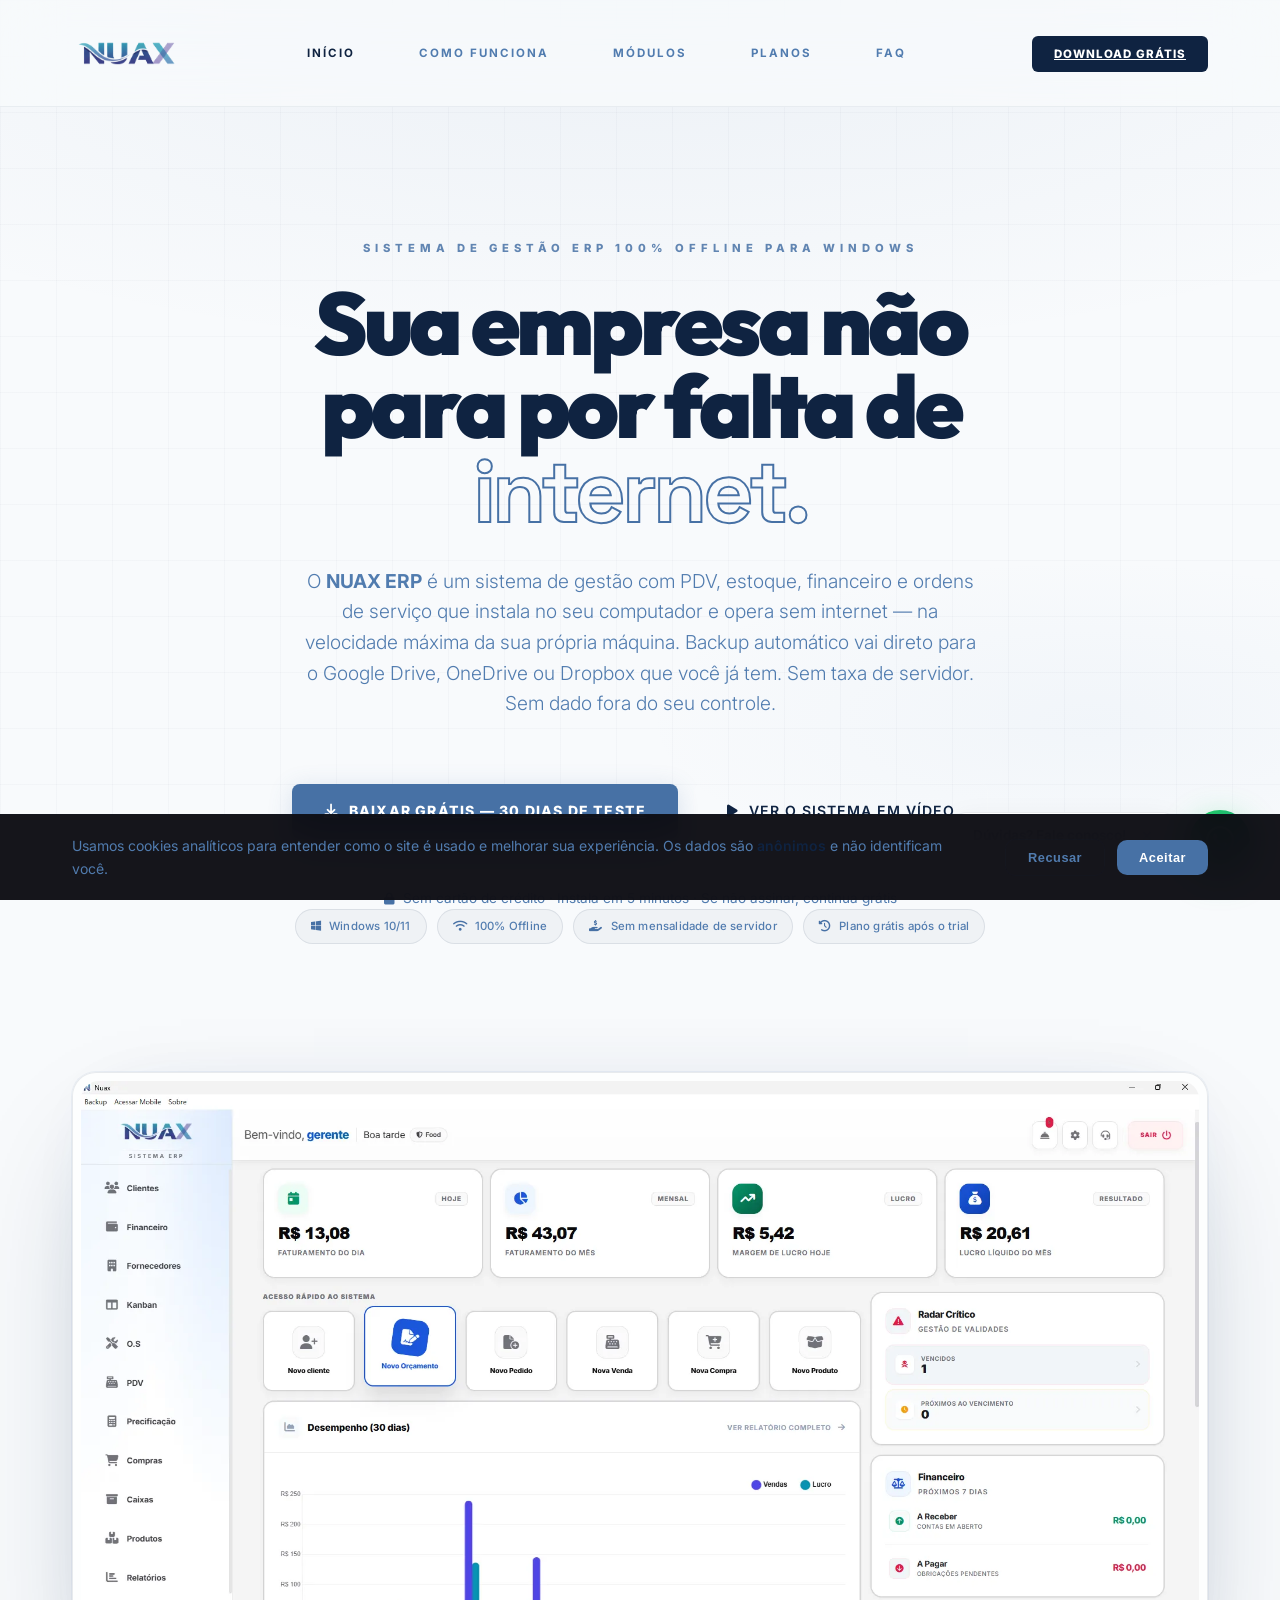
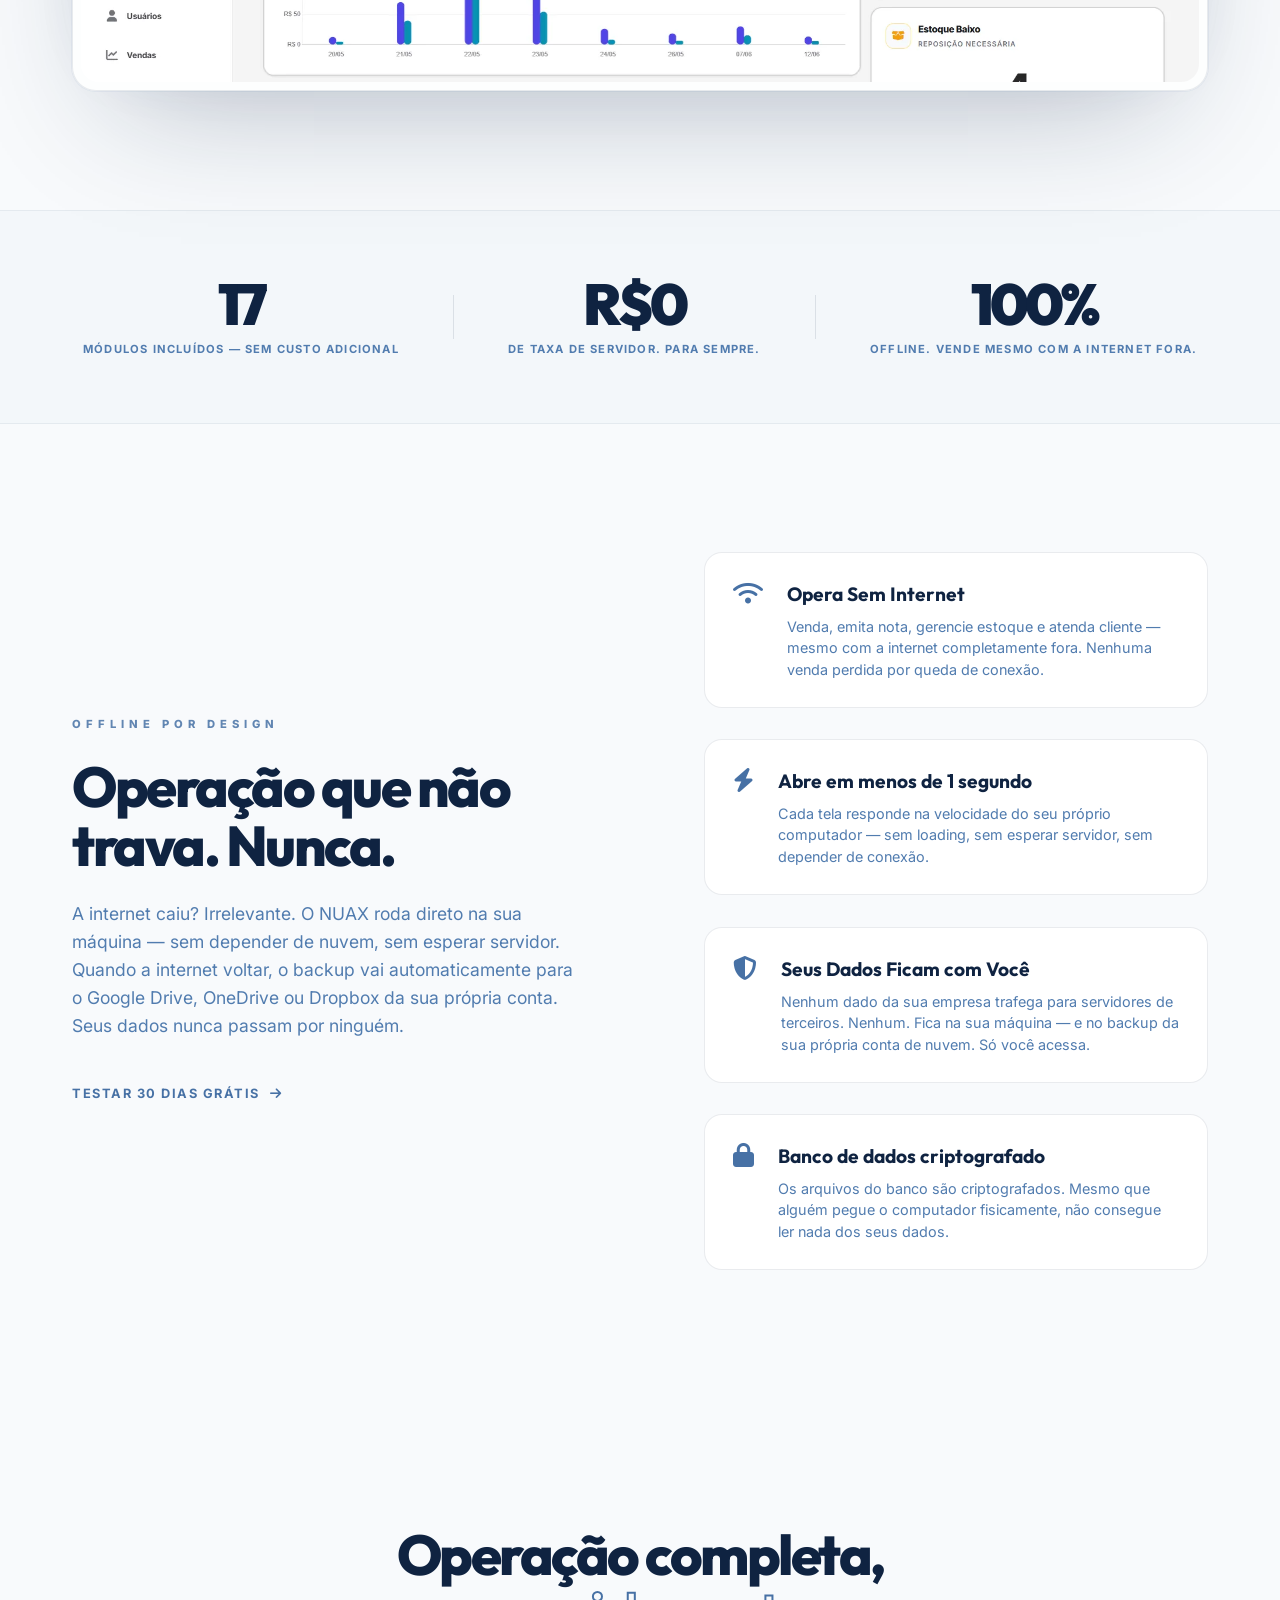
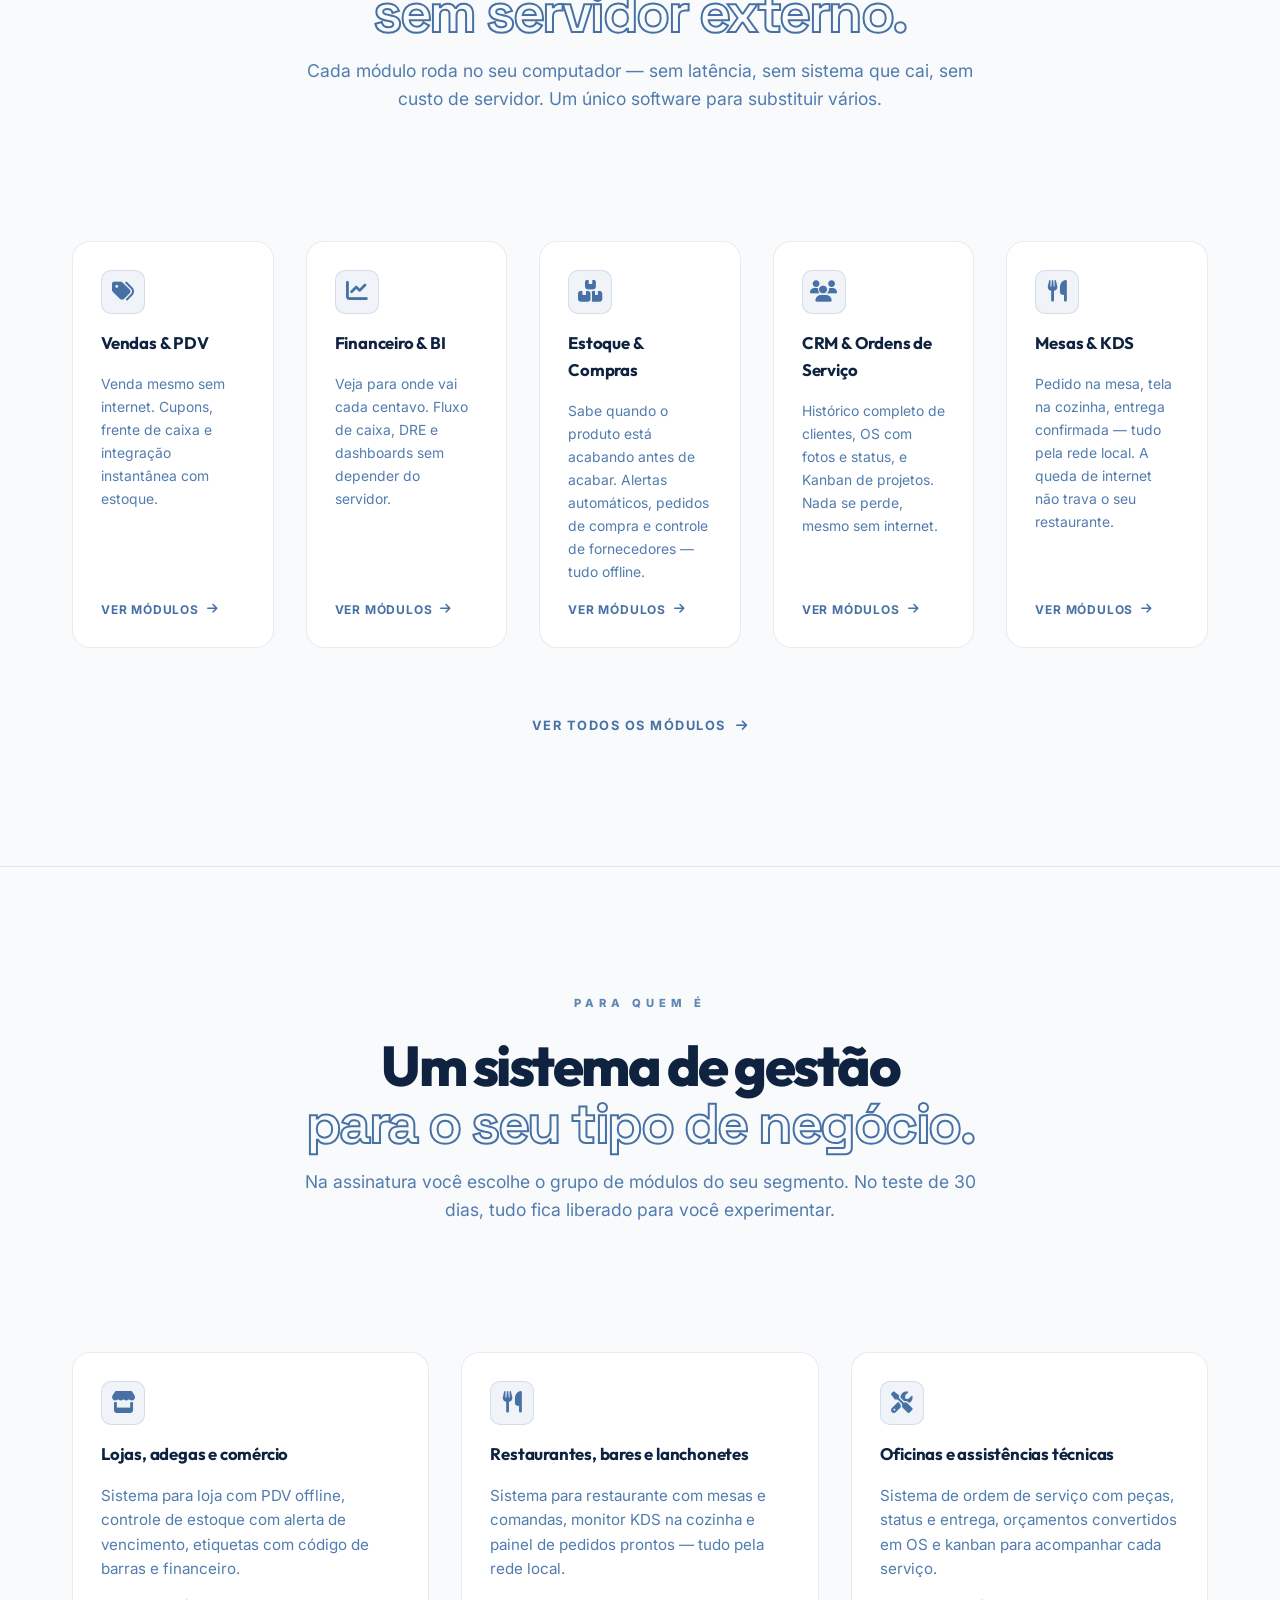
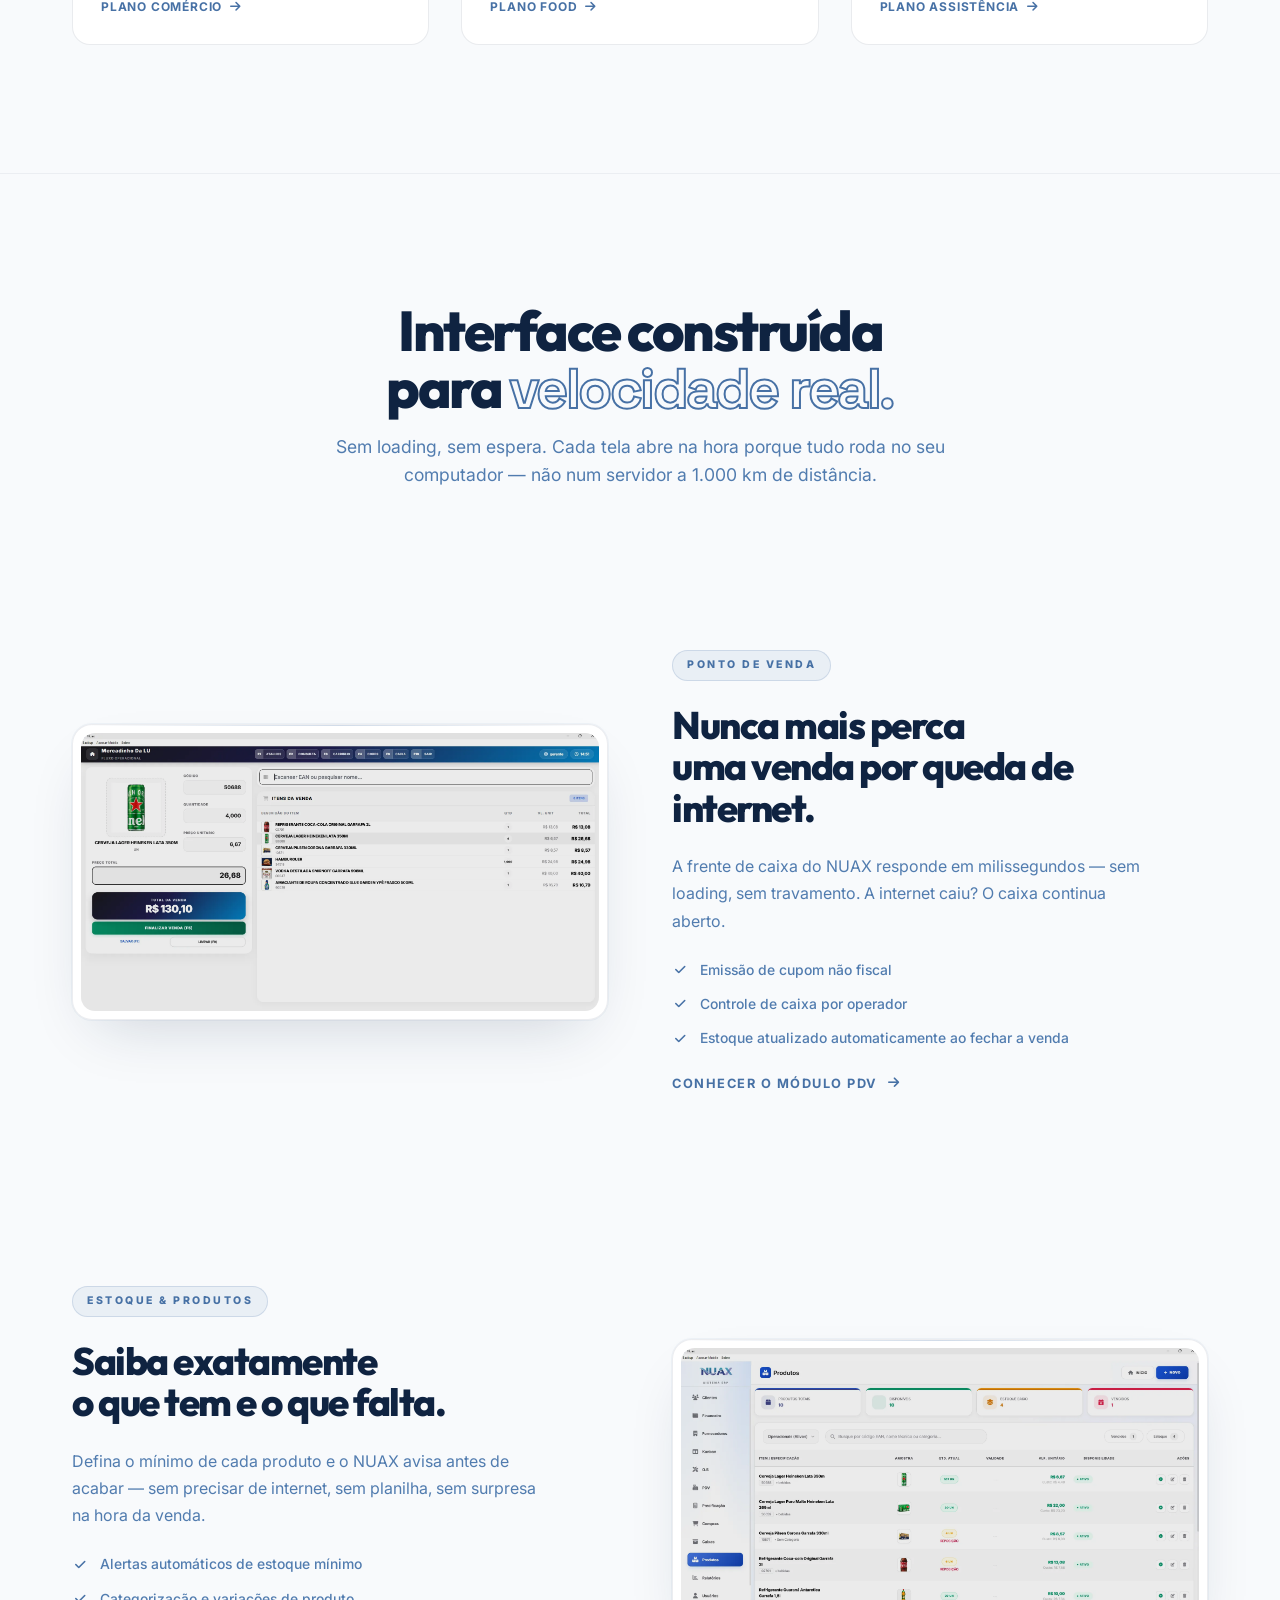
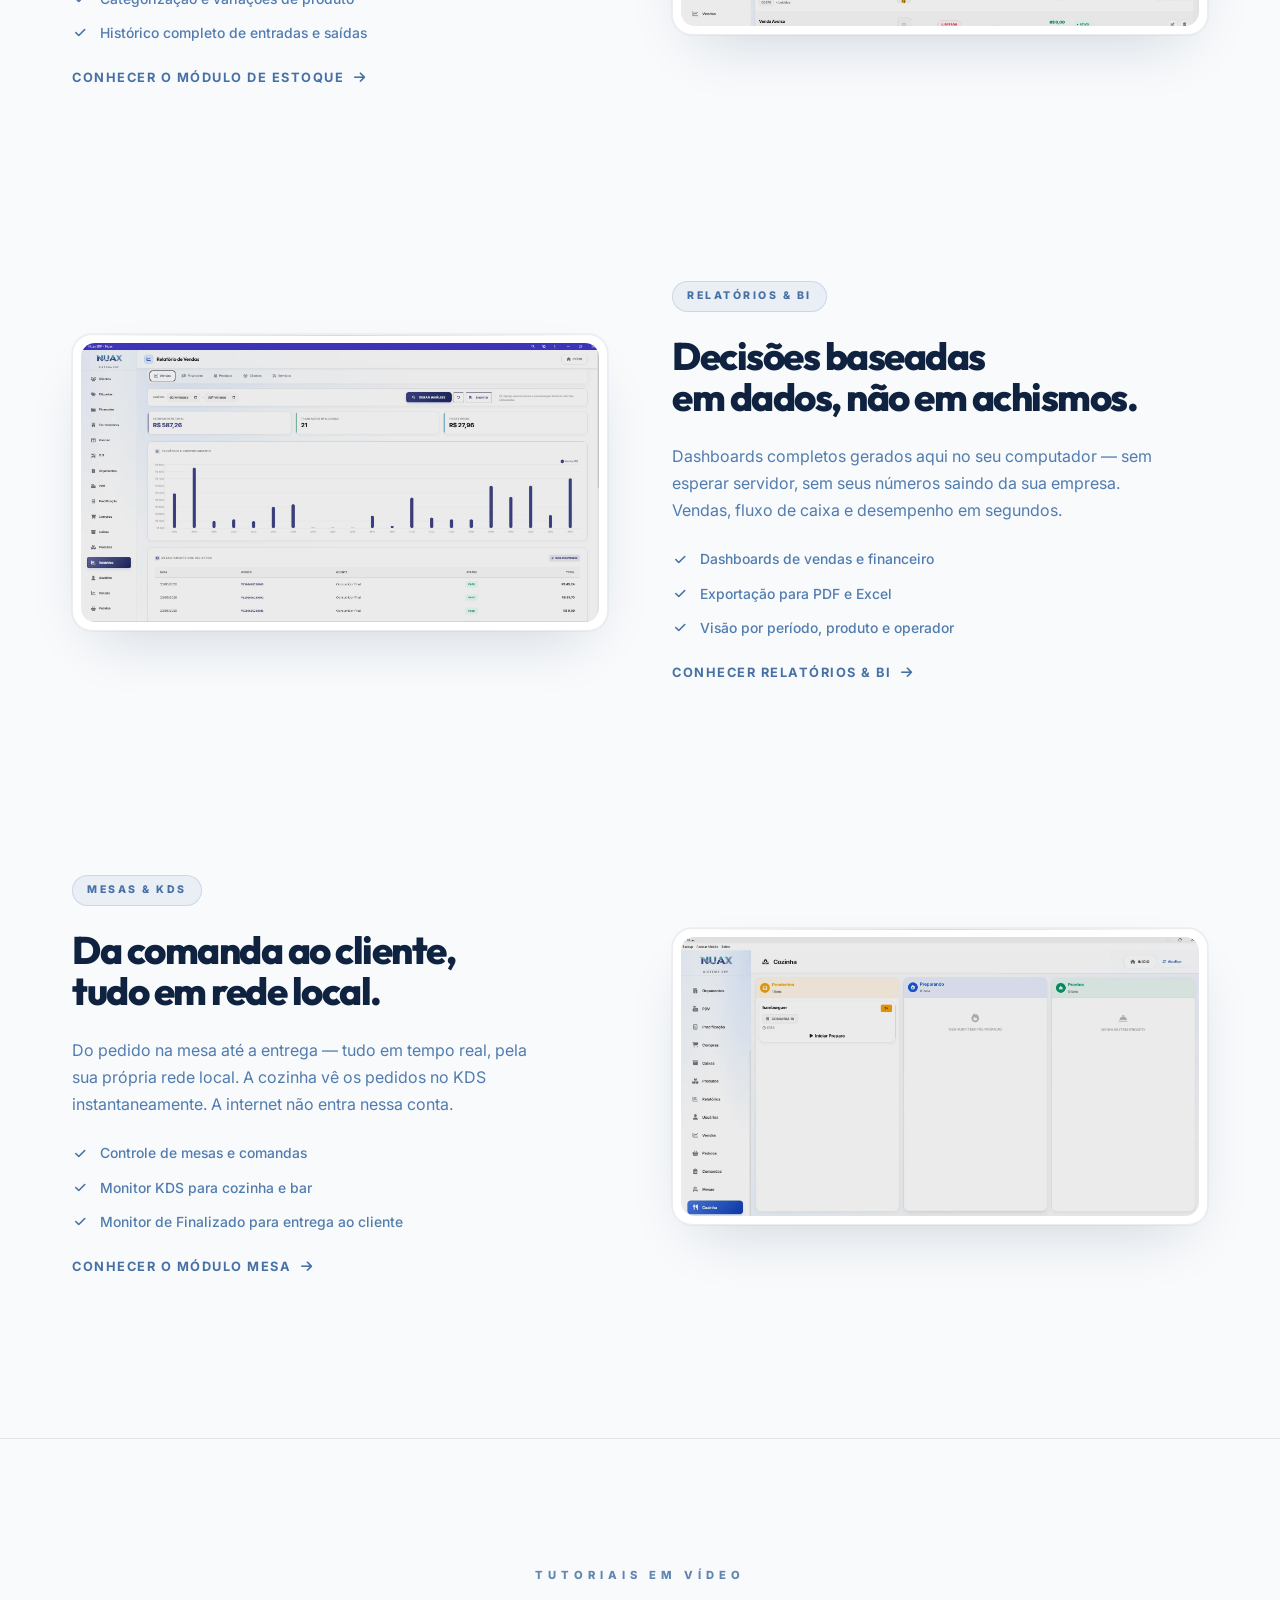
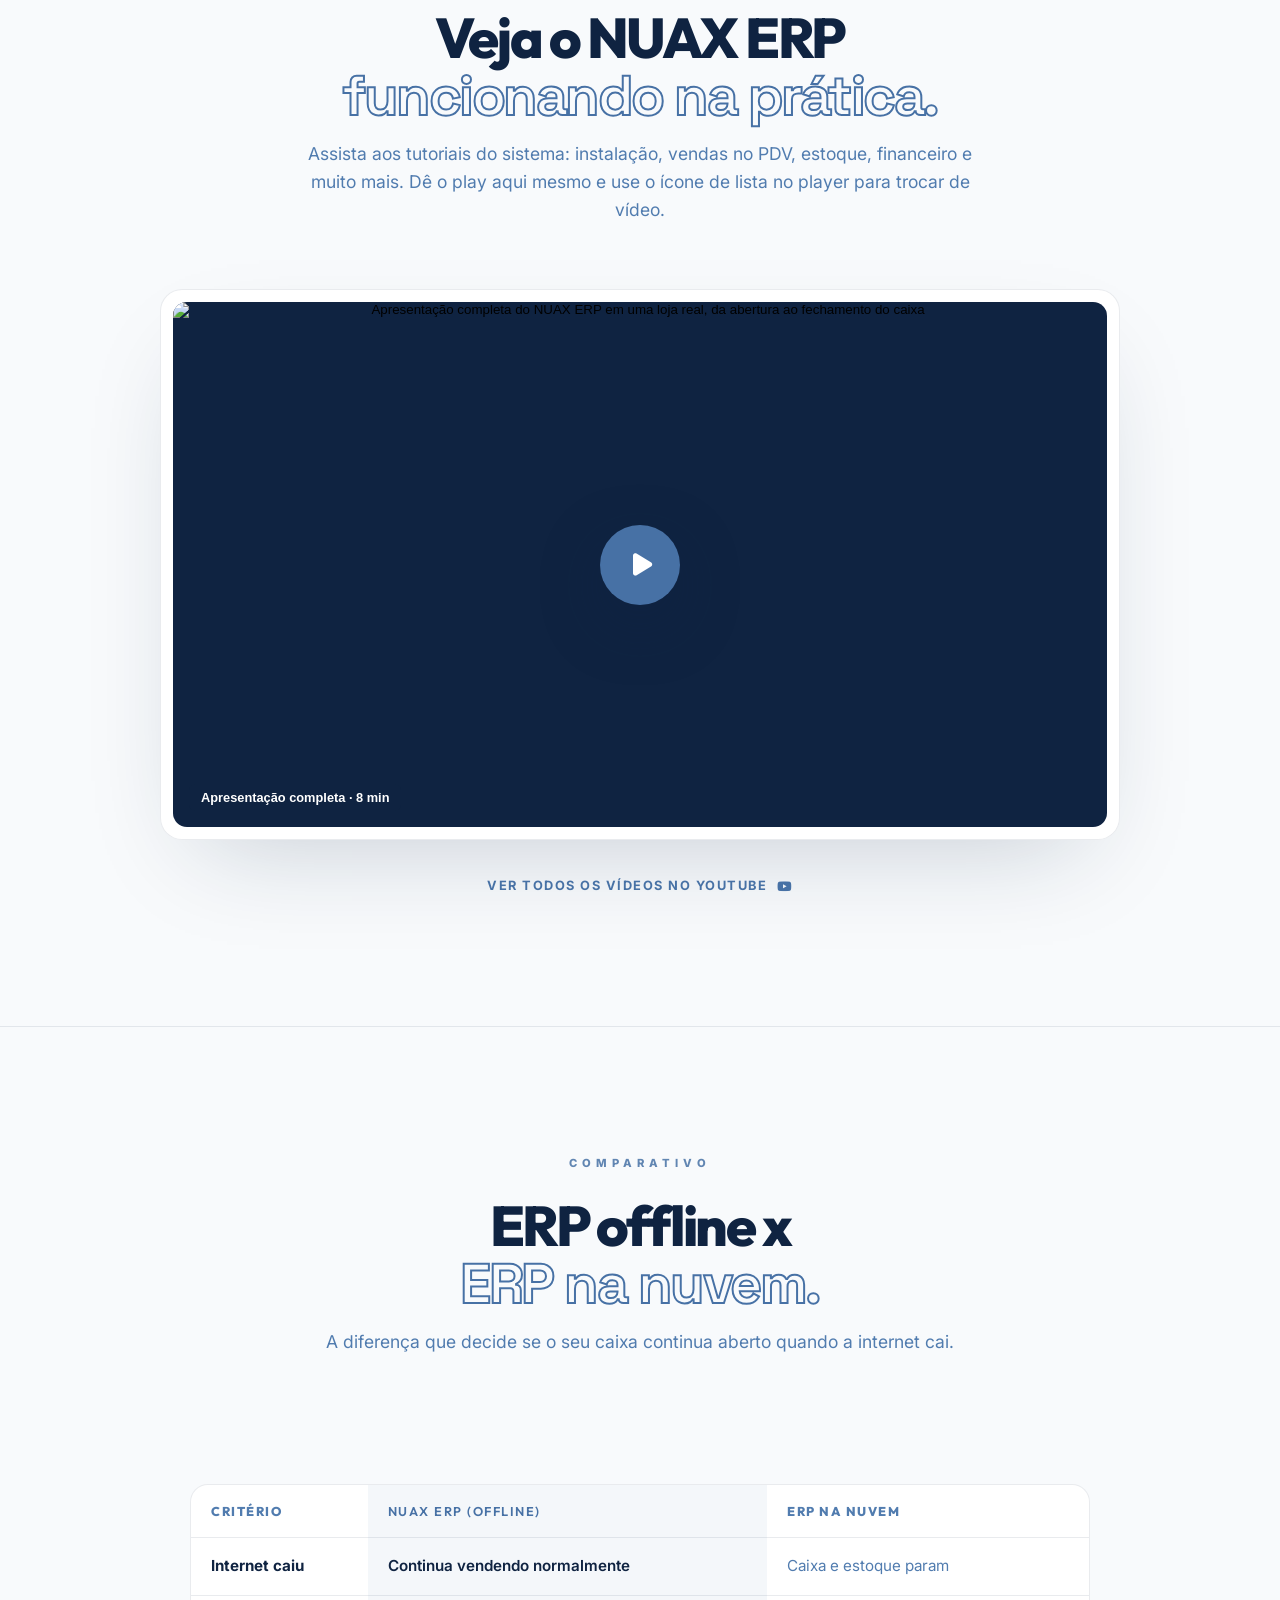
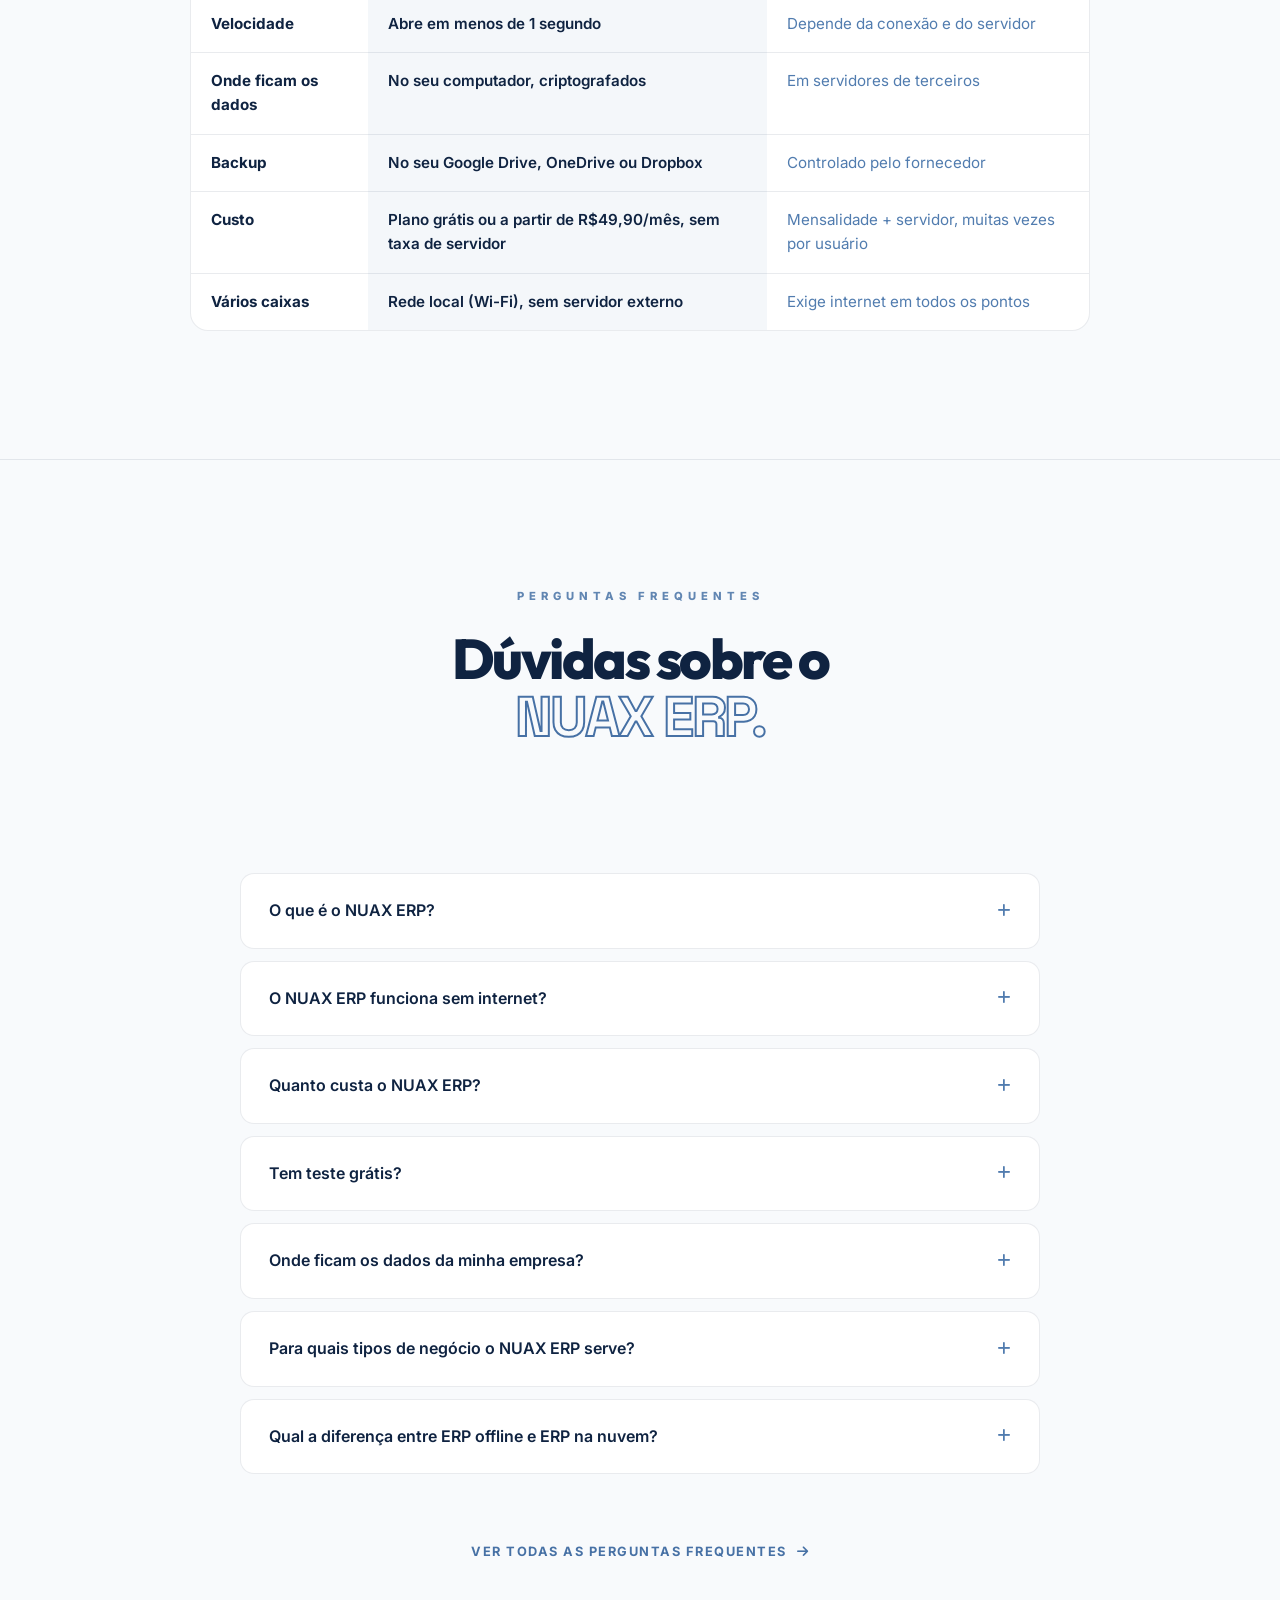
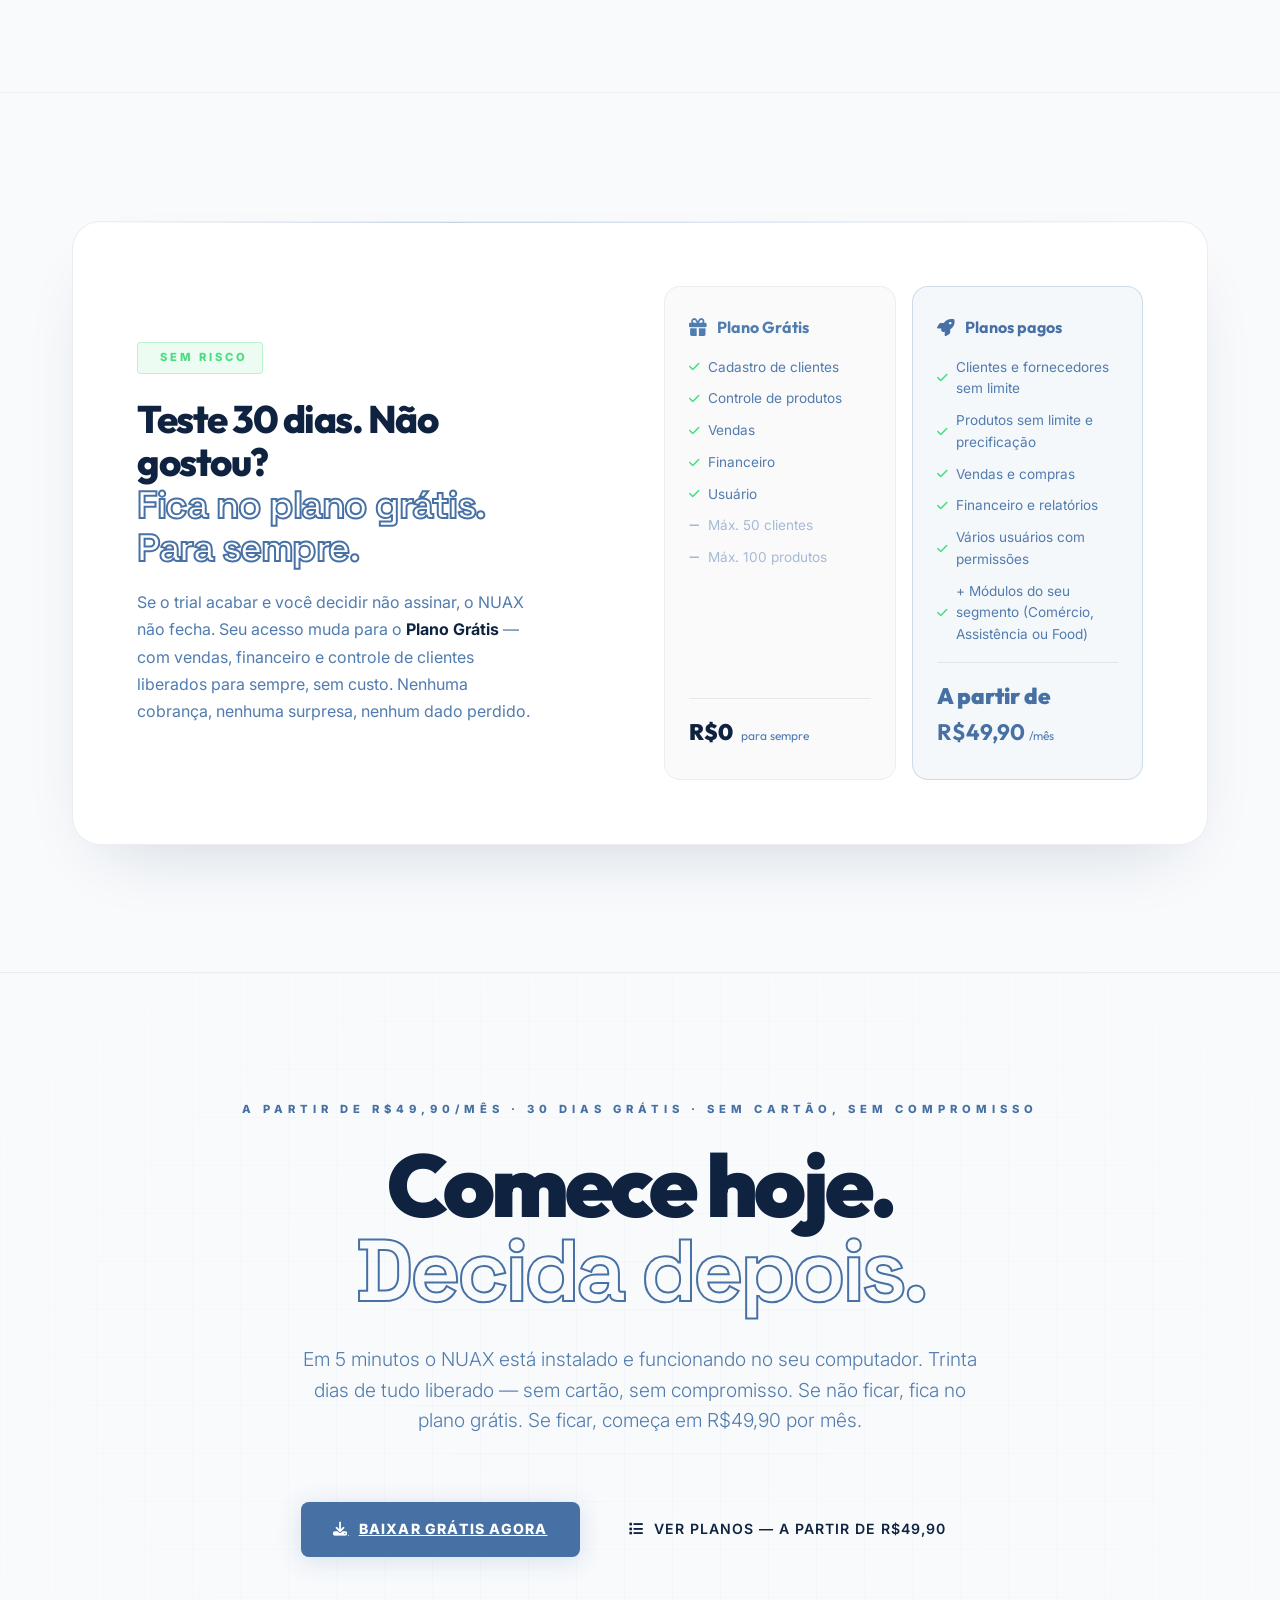
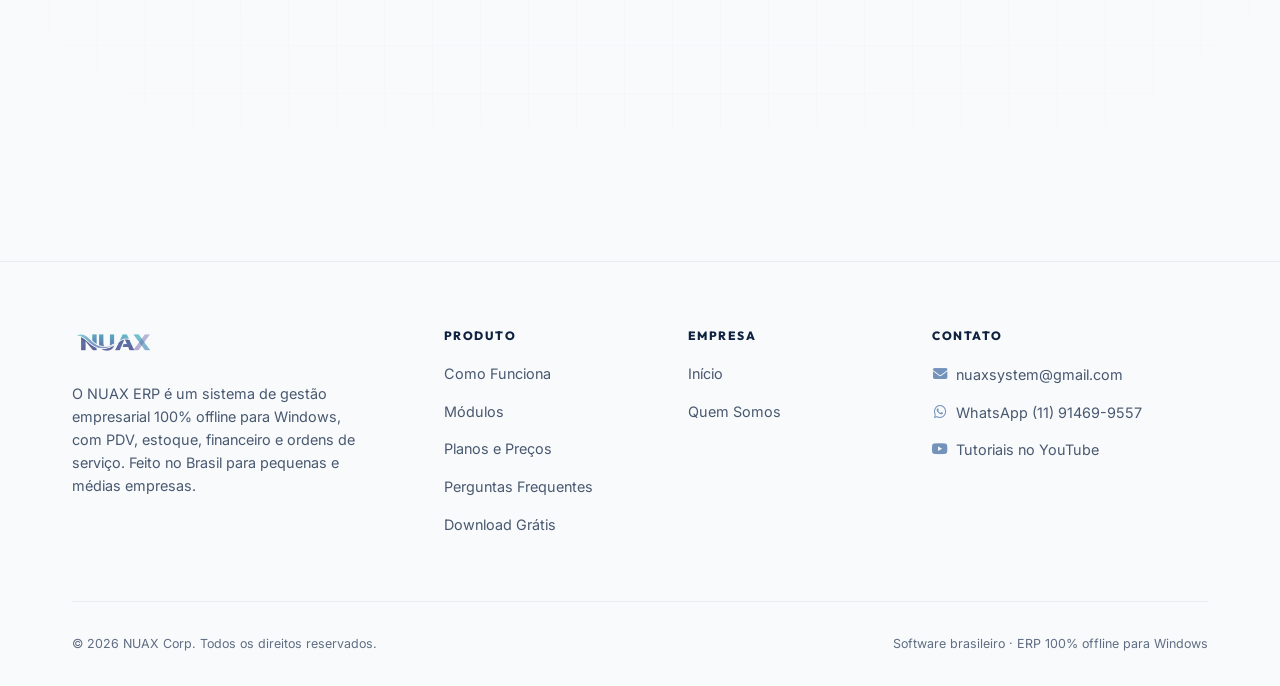
==== commit 5570aef0: "ajuste de pagina" ====
--- a/index.html
+++ b/index.html
@@ -1,91 +1,136 @@
-<!DOCTYPE html><html lang="pt-br"><head><meta charset="UTF-8"><meta name="viewport" content="width=device-width,initial-scale=1"><title>NUAX ERP | Sistema de Gestão Offline para Windows — R$49,90/mês</title><meta name="description" content="NUAX ERP: sistema de gestão 100% offline para Windows. PDV, Estoque, Financeiro, CRM, Ordens de Serviço e mais. A partir de R$49,90/mês — 30 dias grátis."><meta name="keywords" content="NUAX ERP, sistema de gestão offline, software ERP Windows, PDV offline, controle de estoque offline, gestão financeira offline, ERP sem internet, software para pequenas empresas"><meta name="author" content="NUAX Corp"><meta name="robots" content="index, follow"><script>function gtag(){dataLayer.push(arguments)}window.dataLayer=window.dataLayer||[],gtag("consent","default",{analytics_storage:"accepted"===localStorage.getItem("nuax_cookie_consent")?"granted":"denied",ad_storage:"denied"})</script><script async src="https://www.googletagmanager.com/gtag/js?id=G-6E8NX6RSP4"></script><script>function gtag(){dataLayer.push(arguments)}window.dataLayer=window.dataLayer||[],gtag("js",new Date),gtag("config","G-6E8NX6RSP4")</script><meta name="theme-color" content="#f8fafc"><link rel="canonical" href="https://nuax.com.br/"><link rel="icon" href="/assets/favicon.ico" sizes="any"><link rel="apple-touch-icon" href="/assets/apple-touch-icon.png"><link rel="manifest" href="/site.webmanifest"><link rel="llms-txt" href="https://nuax.com.br/llms.txt"><meta name="geo.region" content="BR-SP"><meta name="geo.placename" content="São Paulo"><meta name="geo.position" content="-23.5686278;-46.6985239"><meta name="ICBM" content="-23.5686278, -46.6985239"><meta property="og:type" content="website"><meta property="og:locale" content="pt_BR"><meta property="og:site_name" content="NUAX ERP"><meta property="og:url" content="https://nuax.com.br/"><meta property="og:title" content="NUAX ERP | Gestão Offline para Windows — A partir de R$49,90/mês"><meta property="og:description" content="Sistema ERP 100% offline para Windows. PDV, Estoque com alertas de vencimento, Contas a Pagar/Receber, Orçamentos, CRM, OS, Kanban, Mesas e KDS. A partir de R$49,90/mês — teste grátis 30 dias, sem cartão."><meta property="og:image" content="https://nuax.com.br/assets/erp/og_image.png"><meta property="og:image:width" content="1919"><meta property="og:image:height" content="1031"><meta property="og:image:alt" content="Painel do NUAX ERP, sistema de gestão offline para Windows"><meta name="twitter:card" content="summary_large_image"><meta name="twitter:url" content="https://nuax.com.br/"><meta name="twitter:title" content="NUAX ERP | ERP Offline para Windows — A partir de R$49,90/mês"><meta name="twitter:description" content="PDV, Estoque com alertas de vencimento, Contas a Pagar/Receber, Orçamentos, CRM, OS e Kanban offline. A partir de R$49,90/mês — teste grátis 30 dias, sem cartão."><meta name="twitter:image" content="https://nuax.com.br/assets/erp/og_image.png"><meta name="twitter:image:alt" content="Painel do NUAX ERP, sistema de gestão offline para Windows"><script type="application/ld+json">{
+<!DOCTYPE html><html lang="pt-br"><head><meta charset="UTF-8"><meta name="viewport" content="width=device-width,initial-scale=1"><title>ERP Offline para Windows | Sistema de Gestão Grátis – NUAX</title><meta name="description" content="Sistema de gestão que funciona sem internet: PDV, estoque, financeiro e OS. Plano grátis para sempre ou a partir de R$49,90/mês. Teste 30 dias sem cartão."><meta name="keywords" content="ERP offline, sistema de gestão offline, sistema ERP sem internet, ERP para Windows, programa de gestão para pequenas empresas, sistema para comércio, PDV offline, frente de caixa offline, controle de estoque, sistema financeiro, ordem de serviço, sistema para restaurante, sistema de gestão grátis, NUAX ERP"><meta name="author" content="NUAX Corp"><meta name="robots" content="index, follow, max-image-preview:large, max-snippet:-1, max-video-preview:-1"><script>function gtag(){dataLayer.push(arguments)}window.dataLayer=window.dataLayer||[],gtag("consent","default",{analytics_storage:"accepted"===localStorage.getItem("nuax_cookie_consent")?"granted":"denied",ad_storage:"denied"})</script><script async src="https://www.googletagmanager.com/gtag/js?id=G-6E8NX6RSP4"></script><script>function gtag(){dataLayer.push(arguments)}window.dataLayer=window.dataLayer||[],gtag("js",new Date),gtag("config","G-6E8NX6RSP4")</script><meta name="theme-color" content="#f8fafc"><link rel="canonical" href="https://nuax.com.br/"><link rel="icon" href="/assets/favicon.ico" sizes="any"><link rel="apple-touch-icon" href="/assets/apple-touch-icon.png"><link rel="manifest" href="/site.webmanifest"><link rel="llms-txt" href="https://nuax.com.br/llms.txt"><meta name="geo.region" content="BR-SP"><meta name="geo.placename" content="São Paulo"><meta name="geo.position" content="-23.5686278;-46.6985239"><meta name="ICBM" content="-23.5686278, -46.6985239"><meta property="og:type" content="website"><meta property="og:locale" content="pt_BR"><meta property="og:site_name" content="NUAX ERP"><meta property="og:url" content="https://nuax.com.br/"><meta property="og:title" content="ERP Offline para Windows — Sua empresa não para sem internet | NUAX"><meta property="og:description" content="Sistema de gestão 100% offline: PDV, estoque com alerta de vencimento, financeiro, OS, mesas e KDS. Plano grátis para sempre ou a partir de R$49,90/mês. Teste 30 dias sem cartão."><meta property="og:image" content="https://nuax.com.br/assets/erp/og_image.png"><meta property="og:image:width" content="1919"><meta property="og:image:height" content="1031"><meta property="og:image:alt" content="Painel do NUAX ERP, sistema de gestão offline para Windows"><meta name="twitter:card" content="summary_large_image"><meta name="twitter:url" content="https://nuax.com.br/"><meta name="twitter:title" content="ERP Offline para Windows — Teste 30 dias grátis | NUAX"><meta name="twitter:description" content="PDV, estoque, financeiro, OS, mesas e KDS funcionando sem internet. Plano grátis para sempre ou a partir de R$49,90/mês. Sem cartão."><meta name="twitter:image" content="https://nuax.com.br/assets/erp/og_image.png"><meta name="twitter:image:alt" content="Painel do NUAX ERP, sistema de gestão offline para Windows"><script type="application/ld+json">{
       "@context": "https://schema.org",
-      "@type": "Organization",
-      "@id": "https://nuax.com.br/#organization",
-      "name": "NUAX Corp",
-      "url": "https://nuax.com.br/",
-      "logo": "https://nuax.com.br/assets/nuax-nome-transparente.png",
-      "email": "nuaxsystem@gmail.com",
-      "contactPoint": {
-        "@type": "ContactPoint",
-        "email": "nuaxsystem@gmail.com",
-        "telephone": "+55-11-91469-9557",
-        "contactType": "customer service",
-        "areaServed": "BR",
-        "availableLanguage": "Portuguese"
-      },
-      "sameAs": [
-        "https://www.youtube.com/@nuaxSistemas"
-      ]
-    }</script><script type="application/ld+json">{
-      "@context": "https://schema.org",
-      "@type": "WebSite",
-      "@id": "https://nuax.com.br/#website",
-      "name": "NUAX ERP",
-      "url": "https://nuax.com.br/",
-      "inLanguage": "pt-BR",
-      "publisher": { "@id": "https://nuax.com.br/#organization" }
-    }</script><script type="application/ld+json">{
-      "@context": "https://schema.org",
-      "@type": "SoftwareApplication",
-      "name": "NUAX ERP",
-      "publisher": { "@id": "https://nuax.com.br/#organization" },
-      "operatingSystem": "Windows 10, Windows 11",
-      "applicationCategory": "BusinessApplication",
-      "applicationSubCategory": "ERP, PDV, Gestão Financeira",
-      "description": "Sistema de gestão 100% offline para Windows. PDV, Controle de Estoque com alertas de vencimento, Contas a Pagar e Receber, Fluxo de Caixa, Orçamentos, Precificação por Markup, CRM, Ordens de Serviço, Kanban, Mesas e KDS. Backup automático no Google Drive, OneDrive ou Dropbox. A partir de R$49,90/mês — teste grátis 30 dias, sem cartão.",
-      "offers": [
+      "@graph": [
         {
-          "@type": "Offer",
-          "name": "NUAX ERP — Plano Base",
-          "price": "49.90",
-          "priceCurrency": "BRL",
-          "priceValidUntil": "2026-12-31",
-          "description": "A partir de R$49,90/mês. Trial de 30 dias gratuito, sem cartão de crédito — veja todos os planos em nuax.com.br/erp/planos.html",
-          "availability": "https://schema.org/InStock",
-          "url": "https://nuax.com.br/erp/planos.html",
-          "priceSpecification": { "@type": "UnitPriceSpecification", "billingDuration": "P1M" }
+          "@type": "Organization",
+          "@id": "https://nuax.com.br/#organization",
+          "name": "NUAX Corp",
+          "alternateName": "NUAX",
+          "url": "https://nuax.com.br/",
+          "logo": { "@type": "ImageObject", "url": "https://nuax.com.br/assets/nuax-nome-transparente.png" },
+          "description": "Empresa brasileira de software que desenvolve o NUAX ERP, sistema de gestão empresarial 100% offline para Windows.",
+          "email": "nuaxsystem@gmail.com",
+          "telephone": "+55-11-91469-9557",
+          "foundingLocation": { "@type": "Place", "name": "São Paulo, SP, Brasil" },
+          "areaServed": { "@type": "Country", "name": "Brasil" },
+          "knowsAbout": ["ERP offline", "Sistema de gestão empresarial", "PDV (ponto de venda)", "Controle de estoque", "Gestão financeira", "Ordens de serviço", "Sistema para restaurantes com KDS"],
+          "contactPoint": {
+            "@type": "ContactPoint",
+            "email": "nuaxsystem@gmail.com",
+            "telephone": "+55-11-91469-9557",
+            "contactType": "customer service",
+            "areaServed": "BR",
+            "availableLanguage": "Portuguese"
+          },
+          "sameAs": ["https://www.youtube.com/@nuaxSistemas"]
         },
         {
-          "@type": "Offer",
-          "name": "NUAX ERP — Teste Grátis 30 dias",
-          "price": "0",
-          "priceCurrency": "BRL",
-          "priceValidUntil": "2026-12-31",
-          "description": "Teste todas as funcionalidades gratuitamente por 30 dias, sem cartão de crédito. Após o trial, plano grátis permanente disponível.",
-          "availability": "https://schema.org/InStock",
-          "url": "https://nuax.com.br/erp/download.html",
-          "priceSpecification": { "@type": "UnitPriceSpecification", "billingDuration": "P30D" }
+          "@type": "WebSite",
+          "@id": "https://nuax.com.br/#website",
+          "name": "NUAX ERP",
+          "url": "https://nuax.com.br/",
+          "inLanguage": "pt-BR",
+          "publisher": { "@id": "https://nuax.com.br/#organization" }
+        },
+        {
+          "@type": "WebPage",
+          "@id": "https://nuax.com.br/#webpage",
+          "url": "https://nuax.com.br/",
+          "name": "ERP Offline para Windows | Sistema de Gestão Grátis – NUAX",
+          "description": "O NUAX ERP é um sistema de gestão empresarial 100% offline para Windows 10 e 11, feito no Brasil pela NUAX Corp, com PDV, estoque, financeiro, ordens de serviço, mesas e KDS; plano grátis para sempre e planos pagos a partir de R$49,90/mês.",
+          "inLanguage": "pt-BR",
+          "datePublished": "2025-01-01",
+          "dateModified": "2026-09-30",
+          "isPartOf": { "@id": "https://nuax.com.br/#website" },
+          "about": { "@id": "https://nuax.com.br/#software" },
+          "primaryImageOfPage": { "@type": "ImageObject", "url": "https://nuax.com.br/assets/erp/dashboard.png", "width": 1919, "height": 1031 },
+          "author": { "@id": "https://nuax.com.br/#organization" },
+          "publisher": { "@id": "https://nuax.com.br/#organization" }
+        },
+        {
+          "@type": "SoftwareApplication",
+          "@id": "https://nuax.com.br/#software",
+          "name": "NUAX ERP",
+          "url": "https://nuax.com.br/",
+          "description": "O NUAX ERP é um sistema de gestão empresarial 100% offline para Windows 10 e 11, feito no Brasil pela NUAX Corp, com PDV, estoque, financeiro, ordens de serviço, mesas e KDS; plano grátis para sempre e planos pagos a partir de R$49,90/mês.",
+          "applicationCategory": "BusinessApplication",
+          "applicationSubCategory": "ERP, PDV, Gestão Financeira",
+          "operatingSystem": "Windows 10, Windows 11 (64 bits)",
+          "softwareRequirements": "Windows 10 ou 11, 64 bits. Internet opcional (apenas backup em nuvem e atualizações).",
+          "inLanguage": "pt-BR",
+          "countriesSupported": "BR",
+          "downloadUrl": "https://nuax.com.br/erp/download.html",
+          "screenshot": [
+            "https://nuax.com.br/assets/erp/dashboard.png",
+            "https://nuax.com.br/assets/erp/pdv.png",
+            "https://nuax.com.br/assets/erp/produtos.png",
+            "https://nuax.com.br/assets/erp/relatorios.png",
+            "https://nuax.com.br/assets/erp/painel_cozinha.png"
+          ],
+          "featureList": [
+            "Funciona 100% offline, sem internet",
+            "PDV / frente de caixa com múltiplas formas de pagamento",
+            "Controle de estoque com alerta de estoque mínimo e de vencimento",
+            "Contas a pagar e receber, fluxo de caixa e gestão de caixas",
+            "Orçamentos e precificação por markup",
+            "Ordens de serviço para oficinas e assistências técnicas",
+            "Clientes e CRM, compras e fornecedores",
+            "Kanban de pedidos e ordens",
+            "Controle de mesas e comandas com monitor KDS de cozinha",
+            "Etiquetas com código de barras e QR code",
+            "Relatórios e dashboards gerados localmente",
+            "Vários caixas em rede local, sem servidor externo",
+            "Banco de dados criptografado e backup no Google Drive, OneDrive ou Dropbox"
+          ],
+          "publisher": { "@id": "https://nuax.com.br/#organization" },
+          "offers": [
+            {
+              "@type": "Offer",
+              "name": "Plano Grátis",
+              "price": "0",
+              "priceCurrency": "BRL",
+              "description": "Grátis para sempre: vendas, financeiro e clientes (até 50 clientes e 100 produtos).",
+              "availability": "https://schema.org/InStock",
+              "url": "https://nuax.com.br/erp/planos.html"
+            },
+            {
+              "@type": "Offer",
+              "name": "Plano Base",
+              "price": "49.90",
+              "priceCurrency": "BRL",
+              "priceValidUntil": "2026-12-31",
+              "description": "A partir de R$49,90/mês por computador. 30 dias de teste grátis, sem cartão de crédito.",
+              "availability": "https://schema.org/InStock",
+              "url": "https://nuax.com.br/erp/planos.html",
+              "priceSpecification": { "@type": "UnitPriceSpecification", "price": "49.90", "priceCurrency": "BRL", "billingDuration": "P1M", "unitText": "mês" }
+            }
+          ]
+        },
+        {
+          "@type": "VideoObject",
+          "@id": "https://nuax.com.br/#video",
+          "name": "Nuax ERP da Abertura ao Fechamento da Loja — Apresentação Completa",
+          "description": "Veja o NUAX ERP funcionando de ponta a ponta em um dia real de uma adega e loja de conveniência: abertura de caixa, vendas no PDV, estoque, financeiro e fechamento.",
+          "thumbnailUrl": "https://i.ytimg.com/vi/7gAch8q94as/hqdefault.jpg",
+          "uploadDate": "2026-09-30T10:12:31-07:00",
+          "duration": "PT8M8S",
+          "contentUrl": "https://www.youtube.com/watch?v=7gAch8q94as",
+          "embedUrl": "https://www.youtube.com/embed/7gAch8q94as",
+          "inLanguage": "pt-BR",
+          "publisher": { "@id": "https://nuax.com.br/#organization" }
+        },
+        {
+          "@type": "FAQPage",
+          "@id": "https://nuax.com.br/#faq",
+          "mainEntity": [
+            { "@type": "Question", "name": "O que é o NUAX ERP?", "acceptedAnswer": { "@type": "Answer", "text": "O NUAX ERP é um sistema de gestão empresarial 100% offline para Windows 10 e 11, feito no Brasil pela NUAX Corp, com PDV, estoque, financeiro, ordens de serviço, mesas e KDS. Tem plano grátis para sempre e planos pagos a partir de R$49,90/mês." } },
+            { "@type": "Question", "name": "O NUAX ERP funciona sem internet?", "acceptedAnswer": { "@type": "Answer", "text": "Sim, 100%. Vendas, PDV, estoque, financeiro e ordens de serviço funcionam offline. A internet é opcional e serve apenas para o backup na sua nuvem pessoal e para checar atualizações." } },
+            { "@type": "Question", "name": "Quanto custa o NUAX ERP?", "acceptedAnswer": { "@type": "Answer", "text": "Há um plano grátis para sempre (até 50 clientes e 100 produtos) e planos pagos a partir de R$49,90/mês por computador. Não há taxa de implantação, de servidor ou por usuário." } },
+            { "@type": "Question", "name": "Tem teste grátis?", "acceptedAnswer": { "@type": "Answer", "text": "Sim. São 30 dias com todos os módulos liberados, sem cartão de crédito. Se não assinar, o sistema continua no plano grátis, sem perder dados." } },
+            { "@type": "Question", "name": "Onde ficam os dados da minha empresa?", "acceptedAnswer": { "@type": "Answer", "text": "No seu computador ou na sua rede local, em banco de dados criptografado. O backup vai direto para o seu Google Drive, OneDrive ou Dropbox, sem passar pelos servidores da NUAX." } },
+            { "@type": "Question", "name": "Para quais tipos de negócio o NUAX ERP serve?", "acceptedAnswer": { "@type": "Answer", "text": "Lojas de varejo e atacado, adegas e conveniências, restaurantes, bares e lanchonetes, oficinas mecânicas, assistências técnicas e prestadores de serviço." } },
+            { "@type": "Question", "name": "Qual a diferença entre ERP offline e ERP na nuvem?", "acceptedAnswer": { "@type": "Answer", "text": "O ERP offline roda no seu computador: não para quando a internet cai, responde na velocidade da máquina e não cobra servidor. O ERP na nuvem depende de conexão o tempo todo e guarda seus dados em servidores de terceiros." } }
+          ]
         }
-      ],
-      "url": "https://nuax.com.br/",
-      "screenshot": "https://nuax.com.br/assets/erp/dashboard.png"
-    }</script><script type="application/ld+json">{
-      "@context": "https://schema.org",
-      "@type": "WebPage",
-      "name": "NUAX ERP | Sistema de Gestão Offline para Windows",
-      "url": "https://nuax.com.br/",
-      "datePublished": "2025-01-01",
-      "dateModified": "2026-09-29",
-      "description": "Sistema de gestão 100% offline para Windows. PDV, Controle de Estoque com alertas de vencimento, Contas a Pagar e Receber, Fluxo de Caixa, Orçamentos, Precificação por Markup, CRM, Ordens de Serviço, Kanban, Mesas e KDS. Backup automático no Google Drive, OneDrive ou Dropbox. A partir de R$49,90/mês — teste grátis 30 dias, sem cartão.",
-      "inLanguage": "pt-BR",
-      "isPartOf": {
-        "@type": "WebSite",
-        "name": "NUAX",
-        "url": "https://nuax.com.br/"
-      },
-      "author": {
-        "@type": "Organization",
-        "name": "NUAX Corp",
-        "url": "https://nuax.com.br/"
-      },
-      "publisher": {
-        "@type": "Organization",
-        "name": "NUAX Corp",
-        "url": "https://nuax.com.br/",
-        "logo": {
-          "@type": "ImageObject",
-          "url": "https://nuax.com.br/assets/nuax-nome-transparente.png"
-        }
-      }
-    }</script><link rel="preload" as="image" href="assets/erp/dashboard.webp" type="image/webp" fetchpriority="high"><link rel="preconnect" href="https://fonts.googleapis.com"><link rel="preconnect" href="https://fonts.gstatic.com" crossorigin><link href="https://fonts.googleapis.com/css2?family=Inter:wght@300;400;500;600;700&family=Outfit:wght@400;600;800;900&family=Space+Grotesk:wght@400;600;700&display=swap" rel="stylesheet"><link rel="stylesheet" href="https://cdnjs.cloudflare.com/ajax/libs/font-awesome/6.5.1/css/all.min.css"><link rel="stylesheet" href="styles.css"></head><body class="luxury-theme"><a href="#main-content" class="skip-link">Pular para o conteúdo principal</a><div class="mesh-gradient"></div><header class="header-main" id="navbar"><div class="wrap header-flex"><div class="brand"><a href="index.html" aria-label="NUAX ERP — página inicial"><img src="assets/nuax-nome-transparente.png" alt="NUAX ERP" class="brand-img" width="84" height="32"></a></div><nav class="nav-desktop" aria-label="Navegação principal"><a href="index.html" class="nav-link" aria-current="page">Início</a> <a href="erp/como-funciona.html" class="nav-link">Como Funciona</a> <a href="erp/modulos.html" class="nav-link">Módulos</a> <a href="erp/planos.html" class="nav-link">Planos</a> <a href="erp/faq.html" class="nav-link">FAQ</a></nav><div class="actions"><a href="erp/download.html" class="btn-premium">Download Grátis</a> <button class="mobile-menu-btn" id="mobileMenuBtn" aria-label="Abrir menu"><span></span><span></span><span></span></button></div></div><div class="mobile-nav" id="mobileNav" role="navigation" aria-label="Menu mobile"><a href="index.html" class="mobile-nav-link" aria-current="page">Início</a> <a href="erp/como-funciona.html" class="mobile-nav-link">Como Funciona</a> <a href="erp/modulos.html" class="mobile-nav-link">Módulos</a> <a href="erp/planos.html" class="mobile-nav-link">Planos</a> <a href="erp/faq.html" class="mobile-nav-link">FAQ</a> <a href="erp/download.html" class="btn-premium mobile-cta">Download Grátis</a></div></header><main id="main-content"><section id="hero-premium" aria-label="Apresentação do NUAX ERP"><div class="wrap text-center"><div class="hero-header mx-auto reveal-up"><span class="reveal-text">100% OFFLINE · SEM CARTÃO · 30 DIAS GRÁTIS</span><h1 class="massive-title">Sua empresa não<br>para por falta de<br><span class="accent-stroke">internet.</span></h1><p class="hero-subtitle mx-auto">O NUAX instala no seu computador e opera sem internet — na velocidade máxima da sua própria máquina. Backup automático vai direto para o Google Drive, OneDrive ou Dropbox que você já tem. Sem taxa de servidor. Sem dado fora do seu controle.</p><div class="hero-cta-group"><a href="erp/download.html" class="btn-hero-primary"><i class="fa-solid fa-download" aria-hidden="true"></i> Baixar Grátis — 30 dias de teste </a><a href="erp/como-funciona.html" class="btn-hero-secondary"><i class="fa-solid fa-play" aria-hidden="true"></i> Ver como funciona</a></div><div class="hero-trust-badges" role="list"><span class="trust-badge" role="listitem"><i class="fa-brands fa-windows" aria-hidden="true"></i> Windows 10/11</span> <span class="trust-badge" role="listitem"><i class="fa-solid fa-wifi" aria-hidden="true"></i> 100% Offline</span> <span class="trust-badge" role="listitem"><i class="fa-solid fa-hand-holding-dollar" aria-hidden="true"></i> Sem mensalidade de servidor</span> <span class="trust-badge" role="listitem"><i class="fa-solid fa-clock-rotate-left" aria-hidden="true"></i> Plano grátis após o trial</span></div></div><div class="hero-visual reveal-scale"><div class="main-frame" id="hero-card"><picture><source srcset="assets/erp/dashboard.webp" type="image/webp"><img src="assets/erp/dashboard.png" alt="Dashboard do NUAX ERP — painel de gestão empresarial offline para Windows" class="main-screen zoomable-image" width="1919" height="1031" fetchpriority="high" decoding="async"></picture><div class="glow-orb"></div></div></div></div></section><section id="stats-strip" aria-label="Destaques numéricos"><div class="wrap"><div class="stats-grid"><div class="stat-item reveal-up"><span class="stat-num-lg">+14</span> <span class="stat-desc">módulos incluídos — sem custo adicional</span></div><div class="stat-divider"></div><div class="stat-item reveal-up" style="transition-delay:.1s"><span class="stat-num-lg">R$0</span> <span class="stat-desc">de taxa de servidor. Para sempre.</span></div><div class="stat-divider"></div><div class="stat-item reveal-up" style="transition-delay:.2s"><span class="stat-num-lg">100%</span> <span class="stat-desc">offline. Vende mesmo com a internet fora.</span></div></div></div></section><section id="vision" aria-labelledby="vision-title"><div class="wrap"><div class="vision-grid"><div class="vision-content reveal-left"><span class="reveal-text" style="text-align:left;display:block">OFFLINE POR DESIGN</span><h2 class="sub-title" id="vision-title">Operação que não<br>trava. Nunca.</h2><p>A internet caiu? Irrelevante. O NUAX roda direto na sua máquina — sem depender de nuvem, sem esperar servidor. Quando a internet voltar, o backup vai automaticamente para o Google Drive, OneDrive ou Dropbox da sua própria conta. Seus dados nunca passam por ninguém.</p><a href="erp/download.html" class="btn-inline-lux">Testar 30 dias grátis <i class="fa-solid fa-arrow-right" aria-hidden="true"></i></a></div><div class="vision-pillars"><div class="pillar-box reveal-right" style="transition-delay:.1s"><i class="fa-solid fa-wifi" aria-hidden="true"></i><div><h3>Opera Sem Internet</h3><p>Venda, emita nota, gerencie estoque e atenda cliente — mesmo com a internet completamente fora. Nenhuma venda perdida por queda de conexão.</p></div></div><div class="pillar-box reveal-right" style="transition-delay:.2s"><i class="fa-solid fa-bolt" aria-hidden="true"></i><div><h3>Abre em menos de 1 segundo</h3><p>Cada tela responde na velocidade do seu próprio computador — sem loading, sem esperar servidor, sem depender de conexão.</p></div></div><div class="pillar-box reveal-right" style="transition-delay:.3s"><i class="fa-solid fa-shield-halved" aria-hidden="true"></i><div><h3>Seus Dados Ficam com Você</h3><p>Nenhum dado da sua empresa trafega para servidores de terceiros. Nenhum. Fica na sua máquina — e no backup da sua própria conta de nuvem. Só você acessa.</p></div></div><div class="pillar-box reveal-right" style="transition-delay:.4s"><i class="fa-solid fa-lock" aria-hidden="true"></i><div><h3>Banco de dados criptografado</h3><p>Os arquivos do banco são criptografados. Mesmo que alguém pegue o computador fisicamente, não consegue ler nada dos seus dados.</p></div></div></div></div></div></section><section id="features-teaser" aria-labelledby="features-title"><div class="wrap"><div class="section-header-formal reveal-up"><h2 id="features-title">Operação completa,<br><span class="accent-stroke">sem servidor externo.</span></h2><p>Cada módulo roda no seu computador — sem latência, sem sistema que cai, sem custo de servidor. Um único software para substituir vários.</p></div><div class="teaser-grid reveal-up"><a href="erp/modulos.html#cat-core" class="teaser-card"><i class="fa-solid fa-tags" aria-hidden="true"></i><h3>Vendas & PDV</h3><p>Venda mesmo sem internet. Cupons, frente de caixa e integração instantânea com estoque.</p><span class="teaser-link">Ver módulos <i class="fa-solid fa-arrow-right" aria-hidden="true"></i></span> </a><a href="erp/modulos.html#cat-financeiro" class="teaser-card"><i class="fa-solid fa-chart-line" aria-hidden="true"></i><h3>Financeiro & BI</h3><p>Veja para onde vai cada centavo. Fluxo de caixa, DRE e dashboards sem depender do servidor.</p><span class="teaser-link">Ver módulos <i class="fa-solid fa-arrow-right" aria-hidden="true"></i></span> </a><a href="erp/modulos.html#cat-estoque" class="teaser-card"><i class="fa-solid fa-boxes-stacked" aria-hidden="true"></i><h3>Estoque & Compras</h3><p>Sabe quando o produto está acabando antes de acabar. Alertas automáticos, pedidos de compra e controle de fornecedores — tudo offline.</p><span class="teaser-link">Ver módulos <i class="fa-solid fa-arrow-right" aria-hidden="true"></i></span> </a><a href="erp/modulos.html#cat-crm" class="teaser-card"><i class="fa-solid fa-users" aria-hidden="true"></i><h3>CRM & Ordens de Serviço</h3><p>Histórico completo de clientes, OS com fotos e status, e Kanban de projetos. Nada se perde, mesmo sem internet.</p><span class="teaser-link">Ver módulos <i class="fa-solid fa-arrow-right" aria-hidden="true"></i></span> </a><a href="erp/modulos.html#cat-mesa" class="teaser-card"><i class="fa-solid fa-utensils" aria-hidden="true"></i><h3>Mesas & KDS</h3><p>Pedido na mesa, tela na cozinha, entrega confirmada — tudo pela rede local. A queda de internet não trava o seu restaurante.</p><span class="teaser-link">Ver módulos <i class="fa-solid fa-arrow-right" aria-hidden="true"></i></span></a></div><div class="text-center reveal-up" style="margin-top:var(--sp-xl)"><a href="erp/modulos.html" class="btn-inline-lux">Ver todos os módulos <i class="fa-solid fa-arrow-right" aria-hidden="true"></i></a></div></div></section><section id="modules-showcase" aria-label="Visualização dos módulos principais"><div class="wrap"><div class="section-header-formal reveal-up"><h2>Interface construída<br>para <span class="accent-stroke">velocidade real.</span></h2><p>Sem loading, sem espera. Cada tela abre na hora porque tudo roda no seu computador — não num servidor a 1.000 km de distância.</p></div><div class="showcase-block"><div class="showcase-img-wrap reveal-scale"><div class="showcase-img-frame"><picture><source srcset="assets/erp/pdv.webp" type="image/webp"><img width="1919" height="1030" src="assets/erp/pdv.png" alt="Módulo PDV do NUAX ERP — frente de caixa offline para Windows" class="showcase-img zoomable-image" loading="lazy" decoding="async"></picture></div></div><div class="showcase-content reveal-right"><span class="showcase-badge">Ponto de Venda</span><h3 class="showcase-title">Nunca mais perca<br>uma venda por queda de internet.</h3><p class="showcase-desc">A frente de caixa do NUAX responde em milissegundos — sem loading, sem travamento. A internet caiu? O caixa continua aberto.</p><ul class="showcase-features" role="list"><li><i class="fa-solid fa-check" aria-hidden="true"></i> Emissão de cupom não fiscal</li><li><i class="fa-solid fa-check" aria-hidden="true"></i> Controle de caixa por operador</li><li><i class="fa-solid fa-check" aria-hidden="true"></i> Estoque atualizado automaticamente ao fechar a venda</li></ul><a href="erp/modulos.html#cat-core" class="btn-inline-lux">Conhecer o módulo PDV <i class="fa-solid fa-arrow-right" aria-hidden="true"></i></a></div></div><div class="showcase-block showcase-block--reverse"><div class="showcase-content reveal-left"><span class="showcase-badge">Estoque & Produtos</span><h3 class="showcase-title">Saiba exatamente<br>o que tem e o que falta.</h3><p class="showcase-desc">Defina o mínimo de cada produto e o NUAX avisa antes de acabar — sem precisar de internet, sem planilha, sem surpresa na hora da venda.</p><ul class="showcase-features" role="list"><li><i class="fa-solid fa-check" aria-hidden="true"></i> Alertas automáticos de estoque mínimo</li><li><i class="fa-solid fa-check" aria-hidden="true"></i> Categorização e variações de produto</li><li><i class="fa-solid fa-check" aria-hidden="true"></i> Histórico completo de entradas e saídas</li></ul><a href="erp/modulos.html#cat-estoque" class="btn-inline-lux">Conhecer o módulo de Estoque <i class="fa-solid fa-arrow-right" aria-hidden="true"></i></a></div><div class="showcase-img-wrap reveal-scale"><div class="showcase-img-frame"><picture><source srcset="assets/erp/produtos.webp" type="image/webp"><img width="1919" height="1030" src="assets/erp/produtos.png" alt="Módulo de Estoque e Produtos do NUAX ERP" class="showcase-img zoomable-image" loading="lazy" decoding="async"></picture></div></div></div><div class="showcase-block"><div class="showcase-img-wrap reveal-scale"><div class="showcase-img-frame"><picture><source srcset="assets/erp/relatorios.webp" type="image/webp"><img width="1919" height="1033" src="assets/erp/relatorios.png" alt="Relatórios e BI do NUAX ERP — dashboards gerenciais offline" class="showcase-img zoomable-image" loading="lazy" decoding="async"></picture></div></div><div class="showcase-content reveal-right"><span class="showcase-badge">Relatórios & BI</span><h3 class="showcase-title">Decisões baseadas<br>em dados, não em achismos.</h3><p class="showcase-desc">Dashboards completos gerados aqui no seu computador — sem esperar servidor, sem seus números saindo da sua empresa. Vendas, fluxo de caixa e desempenho em segundos.</p><ul class="showcase-features" role="list"><li><i class="fa-solid fa-check" aria-hidden="true"></i> Dashboards de vendas e financeiro</li><li><i class="fa-solid fa-check" aria-hidden="true"></i> Exportação para PDF e Excel</li><li><i class="fa-solid fa-check" aria-hidden="true"></i> Visão por período, produto e operador</li></ul><a href="erp/modulos.html#cat-financeiro" class="btn-inline-lux">Conhecer Relatórios & BI <i class="fa-solid fa-arrow-right" aria-hidden="true"></i></a></div></div><div class="showcase-block showcase-block--reverse"><div class="showcase-content reveal-left"><span class="showcase-badge">Mesas & KDS</span><h3 class="showcase-title">Da comanda ao cliente,<br>tudo em rede local.</h3><p class="showcase-desc">Do pedido na mesa até a entrega — tudo em tempo real, pela sua própria rede local. A cozinha vê os pedidos no KDS instantaneamente. A internet não entra nessa conta.</p><ul class="showcase-features" role="list"><li><i class="fa-solid fa-check" aria-hidden="true"></i> Controle de mesas e comandas</li><li><i class="fa-solid fa-check" aria-hidden="true"></i> Monitor KDS para cozinha e bar</li><li><i class="fa-solid fa-check" aria-hidden="true"></i> Monitor de Finalizado para entrega ao cliente</li></ul><a href="erp/modulos.html#cat-mesa" class="btn-inline-lux">Conhecer o módulo Mesa <i class="fa-solid fa-arrow-right" aria-hidden="true"></i></a></div><div class="showcase-img-wrap reveal-scale"><div class="showcase-img-frame"><picture><source srcset="assets/erp/painel_cozinha.webp" type="image/webp"><img width="1919" height="1032" src="assets/erp/painel_cozinha.png" alt="Painel KDS da cozinha — Monitor de pedidos em tempo real NUAX ERP" class="showcase-img zoomable-image" loading="lazy" decoding="async"></picture></div></div></div></div></section><section id="videos" aria-labelledby="videos-title"><div class="wrap"><div class="section-header-formal reveal-up"><span class="reveal-text">TUTORIAIS EM VÍDEO</span><h2 id="videos-title">Veja o NUAX ERP<br><span class="accent-stroke">funcionando na prática.</span></h2><p>Assista aos tutoriais do sistema: instalação, vendas no PDV, estoque, financeiro e muito mais. Dê o play aqui mesmo e use o ícone de lista no player para trocar de vídeo.</p></div><div class="video-frame reveal-scale"><iframe src="https://www.youtube.com/embed/t0I2cqUsUTI?list=PLLFtjuCqCMP4&amp;rel=0&amp;modestbranding=1" title="Tutoriais do NUAX ERP no YouTube" loading="lazy" allow="accelerometer; autoplay; clipboard-write; encrypted-media; gyroscope; picture-in-picture; web-share" referrerpolicy="strict-origin-when-cross-origin" allowfullscreen></iframe></div><div class="video-actions reveal-up"><a href="https://www.youtube.com/playlist?list=PLLFtjuCqCMP4" class="btn-inline-lux" target="_blank" rel="noopener">Ver todos os vídeos no YouTube <i class="fa-brands fa-youtube" aria-hidden="true"></i></a></div></div></section><section id="free-tier" aria-label="Garantia do plano grátis"><div class="wrap"><div class="free-tier-card reveal-up"><div class="free-tier-left"><span class="free-tier-badge"><i class="fa-solid fa-shield-check" aria-hidden="true"></i> SEM RISCO</span><h2 class="free-tier-title">Teste 30 dias. Não gostou?<br><span class="accent-stroke">Fica no plano grátis. Para sempre.</span></h2><p class="free-tier-desc">Se o trial acabar e você decidir não assinar, o NUAX não fecha. Seu acesso muda para o <strong>Plano Grátis</strong> — com vendas, financeiro e controle de clientes liberados para sempre, sem custo. Nenhuma cobrança, nenhuma surpresa, nenhum dado perdido.</p></div><div class="free-tier-right"><div class="free-tier-compare"><div class="free-tier-col free-tier-col--free"><div class="free-tier-col-header"><i class="fa-solid fa-gift" aria-hidden="true"></i> <span>Plano Grátis</span></div><ul class="free-tier-list"><li><i class="fa-solid fa-check" aria-hidden="true"></i> Cadastro de clientes</li><li><i class="fa-solid fa-check" aria-hidden="true"></i> Controle de produtos</li><li><i class="fa-solid fa-check" aria-hidden="true"></i> Vendas</li><li><i class="fa-solid fa-check" aria-hidden="true"></i> Financeiro</li><li><i class="fa-solid fa-check" aria-hidden="true"></i> Usuário</li><li class="free-tier-limit"><i class="fa-solid fa-minus" aria-hidden="true"></i>Máx. 50 clientes</li><li class="free-tier-limit"><i class="fa-solid fa-minus" aria-hidden="true"></i>Máx. 100 produtos</li></ul><span class="free-tier-col-price">R$0 <span>para sempre</span></span></div><div class="free-tier-col free-tier-col--paid"><div class="free-tier-col-header"><i class="fa-solid fa-rocket" aria-hidden="true"></i> <span>Planos pagos</span></div><ul class="free-tier-list"><li><i class="fa-solid fa-check" aria-hidden="true"></i> Todos os módulos incluídos de BASE</li><li><i class="fa-solid fa-check" aria-hidden="true"></i>Clientes</li><li><i class="fa-solid fa-check" aria-hidden="true"></i>Fornecedores</li><li><i class="fa-solid fa-check" aria-hidden="true"></i>Produtos</li><li><i class="fa-solid fa-check" aria-hidden="true"></i>Precificação</li><li><i class="fa-solid fa-check" aria-hidden="true"></i>Vendas</li><li><i class="fa-solid fa-check" aria-hidden="true"></i>Financeiro</li><li><i class="fa-solid fa-check" aria-hidden="true"></i>Relatórios</li><li><i class="fa-solid fa-check" aria-hidden="true"></i>Usuários</li><li><i class="fa-solid fa-check" aria-hidden="true"></i>Compras</li><li><i class="fa-solid fa-check" aria-hidden="true"></i>+ Modulo do plano escolhido (Outro Plano)</li></ul><span class="free-tier-col-price">A partir de <strong>R$49,90</strong><span>/mês</span></span></div></div></div></div></div></section><section id="cta-strip" aria-label="Chamada para ação"><div class="wrap text-center"><span class="reveal-text reveal-up">A PARTIR DE R$49,90/MÊS · 30 DIAS GRÁTIS · SEM CARTÃO, SEM COMPROMISSO</span><h2 class="massive-title reveal-up">Comece hoje.<br><span class="accent-stroke">Decida depois.</span></h2><p class="hero-subtitle mx-auto reveal-up">Em 5 minutos o NUAX está instalado e funcionando no seu computador. Trinta dias de tudo liberado — sem cartão, sem compromisso. Se não ficar, fica no plano grátis. Se ficar, começa em R$49,90 por mês.</p><div class="hero-cta-group reveal-up"><a href="erp/download.html" class="btn-hero-primary"><i class="fa-solid fa-download" aria-hidden="true"></i> Baixar Grátis Agora </a><a href="erp/planos.html" class="btn-hero-secondary"><i class="fa-solid fa-list" aria-hidden="true"></i> Ver planos — a partir de R$49,90</a></div></div></section></main><footer class="footer-lux"><div class="wrap"><div class="footer-grid"><div class="f-brand"><a href="index.html" aria-label="NUAX ERP — página inicial"><img src="assets/nuax-nome-transparente.png" alt="NUAX ERP" class="footer-brand-img" width="84" height="32" loading="lazy" decoding="async"></a><p class="f-tagline">Sistema de gestão 100% offline para Windows. Feito no Brasil para pequenas e médias empresas.</p></div><nav class="f-col" aria-label="Produto"><p class="f-title">Produto</p><ul><li><a href="erp/como-funciona.html">Como Funciona</a></li><li><a href="erp/modulos.html">Módulos</a></li><li><a href="erp/planos.html">Planos e Preços</a></li><li><a href="erp/faq.html">Perguntas Frequentes</a></li><li><a href="erp/download.html">Download Grátis</a></li></ul></nav><nav class="f-col" aria-label="Empresa"><p class="f-title">Empresa</p><ul><li><a href="index.html">Início</a></li><li><a href="quem-somos.html">Quem Somos</a></li></ul></nav><div class="f-col"><p class="f-title">Contato</p><address><ul><li><a href="mailto:nuaxsystem@gmail.com"><i class="fa-solid fa-envelope" aria-hidden="true"></i> nuaxsystem@gmail.com</a></li><li><a href="https://wa.me/5511914699557" target="_blank" rel="noopener"><i class="fa-brands fa-whatsapp" aria-hidden="true"></i> WhatsApp (11) 91469-9557</a></li><li><a href="https://www.youtube.com/playlist?list=PLLFtjuCqCMP4" target="_blank" rel="noopener"><i class="fa-brands fa-youtube" aria-hidden="true"></i> Tutoriais no YouTube</a></li></ul></address></div></div><div class="f-bottom"><span>© 2026 NUAX Corp. Todos os direitos reservados.</span> <span>Software brasileiro · ERP 100% offline para Windows</span></div></div></footer><div class="ativ-overlay" id="ativOverlay" role="dialog" aria-modal="true" aria-labelledby="ativTitle"><div class="ativ-card animate-pm"><button class="ativ-close" id="ativClose" aria-label="Fechar"><i class="fa-solid fa-xmark" aria-hidden="true"></i></button><div class="ativ-content"><div class="ativ-texto"><div class="ativ-eyebrow"><i class="fa-solid fa-rocket" aria-hidden="true"></i> Download iniciado</div><h2 class="ativ-titulo" id="ativTitle">3 passos. 5 minutos. Pronto.</h2><ol class="ativ-passos"><li><span class="ativ-passo-num">1</span><div><strong>Abra o instalador</strong> <span>O arquivo já está baixando. Abra quando terminar e siga os passos normais de instalação do Windows — não precisa de técnico.</span></div></li><li><span class="ativ-passo-num">2</span><div><strong>Na tela de ativação clique em "Experimentar 30 dias grátis"</strong> <span>Vai abrir uma tela com os planos — escolha um de sua preferência. Na próxima tela, insira seu usuário e e-mail para registro e clique em "Começar agora grátis". Aguarde a ativação.</span></div></li></ol><button class="ativ-btn-fechar" id="ativBtnFechar"><i class="fa-solid fa-download" aria-hidden="true"></i> Ok, entendi</button></div><div class="ativ-img-wrap"><picture><source srcset="assets/erp/ativacao.webp" type="image/webp"><img width="1919" height="1033" src="assets/erp/ativacao.png" alt="Tela de ativação do NUAX mostrando o botão Experimentar 30 dias grátis" class="ativ-img" loading="lazy" role="button" tabindex="0" aria-label="Ampliar imagem explicativa da tela de ativação" decoding="async"></picture><div class="ativ-seta-label"><i class="fa-solid fa-arrow-up" aria-hidden="true"></i> <span>Clique na imagem para ampliar</span></div></div></div></div></div><div id="cookie-banner" class="cookie-banner" role="dialog" aria-label="Aviso de cookies" hidden><div class="cookie-banner__inner"><p class="cookie-banner__text">Usamos cookies analíticos para entender como o site é usado e melhorar sua experiência. Os dados são <strong>anônimos</strong> e não identificam você.</p><div class="cookie-banner__actions"><button id="cookie-reject" class="cookie-banner__btn cookie-banner__btn--secondary">Recusar</button> <button id="cookie-accept" class="cookie-banner__btn cookie-banner__btn--primary">Aceitar</button></div></div></div><script src="scripts.js"></script></body></html>+      ]
+    }</script><link rel="preload" as="image" href="assets/erp/dashboard.webp" type="image/webp" fetchpriority="high"><link rel="preconnect" href="https://fonts.googleapis.com"><link rel="preconnect" href="https://fonts.gstatic.com" crossorigin><link href="https://fonts.googleapis.com/css2?family=Inter:wght@300;400;500;600;700&family=Outfit:wght@400;600;800;900&family=Space+Grotesk:wght@400;600;700&display=swap" rel="stylesheet"><link rel="preload" as="style" href="https://cdnjs.cloudflare.com/ajax/libs/font-awesome/6.5.1/css/all.min.css"><link rel="stylesheet" href="https://cdnjs.cloudflare.com/ajax/libs/font-awesome/6.5.1/css/all.min.css" media="print" onload='this.media="all"'><noscript><link rel="stylesheet" href="https://cdnjs.cloudflare.com/ajax/libs/font-awesome/6.5.1/css/all.min.css"></noscript><link rel="stylesheet" href="styles.css?v=155310bd"></head><body class="luxury-theme"><a href="#main-content" class="skip-link">Pular para o conteúdo principal</a><div class="mesh-gradient"></div><header class="header-main" id="navbar"><div class="wrap header-flex"><div class="brand"><a href="index.html" aria-label="NUAX ERP — página inicial"><img src="assets/nuax-nome-transparente.png" alt="NUAX ERP" class="brand-img" width="84" height="32"></a></div><nav class="nav-desktop" aria-label="Navegação principal"><a href="index.html" class="nav-link" aria-current="page">Início</a> <a href="erp/como-funciona.html" class="nav-link">Como Funciona</a> <a href="erp/modulos.html" class="nav-link">Módulos</a> <a href="erp/planos.html" class="nav-link">Planos</a> <a href="erp/faq.html" class="nav-link">FAQ</a></nav><div class="actions"><a href="erp/download.html" class="btn-premium">Download Grátis</a> <button class="mobile-menu-btn" id="mobileMenuBtn" aria-label="Abrir menu"><span></span><span></span><span></span></button></div></div><div class="mobile-nav" id="mobileNav" role="navigation" aria-label="Menu mobile"><a href="index.html" class="mobile-nav-link" aria-current="page">Início</a> <a href="erp/como-funciona.html" class="mobile-nav-link">Como Funciona</a> <a href="erp/modulos.html" class="mobile-nav-link">Módulos</a> <a href="erp/planos.html" class="mobile-nav-link">Planos</a> <a href="erp/faq.html" class="mobile-nav-link">FAQ</a> <a href="erp/download.html" class="btn-premium mobile-cta">Download Grátis</a></div></header><main id="main-content"><section id="hero-premium" aria-label="Apresentação do NUAX ERP"><div class="wrap text-center"><div class="hero-header mx-auto reveal-up"><h1 class="massive-title"><span class="reveal-text hero-kicker">Sistema de gestão ERP 100% offline para Windows</span>Sua empresa não<br>para por falta de<br><span class="accent-stroke">internet.</span></h1><p class="hero-subtitle mx-auto">O <strong>NUAX ERP</strong> é um sistema de gestão com PDV, estoque, financeiro e ordens de serviço que instala no seu computador e opera sem internet — na velocidade máxima da sua própria máquina. Backup automático vai direto para o Google Drive, OneDrive ou Dropbox que você já tem. Sem taxa de servidor. Sem dado fora do seu controle.</p><div class="hero-cta-group"><a href="erp/download.html" class="btn-hero-primary" data-cta="hero"><i class="fa-solid fa-download" aria-hidden="true"></i> Baixar Grátis — 30 dias de teste </a><a href="#videos" class="btn-hero-secondary" data-cta="hero-video"><i class="fa-solid fa-play" aria-hidden="true"></i> Ver o sistema em vídeo</a></div><p class="cta-microcopy"><i class="fa-solid fa-lock" aria-hidden="true"></i> Sem cartão de crédito · Instala em 5 minutos · Se não assinar, continua grátis</p><div class="hero-trust-badges" role="list"><span class="trust-badge" role="listitem"><i class="fa-brands fa-windows" aria-hidden="true"></i> Windows 10/11</span> <span class="trust-badge" role="listitem"><i class="fa-solid fa-wifi" aria-hidden="true"></i> 100% Offline</span> <span class="trust-badge" role="listitem"><i class="fa-solid fa-hand-holding-dollar" aria-hidden="true"></i> Sem mensalidade de servidor</span> <span class="trust-badge" role="listitem"><i class="fa-solid fa-clock-rotate-left" aria-hidden="true"></i> Plano grátis após o trial</span></div></div><div class="hero-visual reveal-scale"><div class="main-frame" id="hero-card"><picture><source srcset="assets/erp/dashboard.webp" type="image/webp"><img src="assets/erp/dashboard.png" alt="Dashboard do NUAX ERP — painel de gestão empresarial offline para Windows" class="main-screen zoomable-image" width="1919" height="1031" fetchpriority="high" decoding="async"></picture><div class="glow-orb"></div></div></div></div></section><section id="stats-strip" aria-label="Destaques numéricos"><div class="wrap"><div class="stats-grid"><div class="stat-item reveal-up"><span class="stat-num-lg">17</span> <span class="stat-desc">módulos incluídos — sem custo adicional</span></div><div class="stat-divider"></div><div class="stat-item reveal-up" style="transition-delay:.1s"><span class="stat-num-lg">R$0</span> <span class="stat-desc">de taxa de servidor. Para sempre.</span></div><div class="stat-divider"></div><div class="stat-item reveal-up" style="transition-delay:.2s"><span class="stat-num-lg">100%</span> <span class="stat-desc">offline. Vende mesmo com a internet fora.</span></div></div></div></section><section id="vision" aria-labelledby="vision-title"><div class="wrap"><div class="vision-grid"><div class="vision-content reveal-left"><span class="reveal-text" style="text-align:left;display:block">OFFLINE POR DESIGN</span><h2 class="sub-title" id="vision-title">Operação que não<br>trava. Nunca.</h2><p>A internet caiu? Irrelevante. O NUAX roda direto na sua máquina — sem depender de nuvem, sem esperar servidor. Quando a internet voltar, o backup vai automaticamente para o Google Drive, OneDrive ou Dropbox da sua própria conta. Seus dados nunca passam por ninguém.</p><a href="erp/download.html" class="btn-inline-lux">Testar 30 dias grátis <i class="fa-solid fa-arrow-right" aria-hidden="true"></i></a></div><div class="vision-pillars"><div class="pillar-box reveal-right" style="transition-delay:.1s"><i class="fa-solid fa-wifi" aria-hidden="true"></i><div><h3>Opera Sem Internet</h3><p>Venda, emita nota, gerencie estoque e atenda cliente — mesmo com a internet completamente fora. Nenhuma venda perdida por queda de conexão.</p></div></div><div class="pillar-box reveal-right" style="transition-delay:.2s"><i class="fa-solid fa-bolt" aria-hidden="true"></i><div><h3>Abre em menos de 1 segundo</h3><p>Cada tela responde na velocidade do seu próprio computador — sem loading, sem esperar servidor, sem depender de conexão.</p></div></div><div class="pillar-box reveal-right" style="transition-delay:.3s"><i class="fa-solid fa-shield-halved" aria-hidden="true"></i><div><h3>Seus Dados Ficam com Você</h3><p>Nenhum dado da sua empresa trafega para servidores de terceiros. Nenhum. Fica na sua máquina — e no backup da sua própria conta de nuvem. Só você acessa.</p></div></div><div class="pillar-box reveal-right" style="transition-delay:.4s"><i class="fa-solid fa-lock" aria-hidden="true"></i><div><h3>Banco de dados criptografado</h3><p>Os arquivos do banco são criptografados. Mesmo que alguém pegue o computador fisicamente, não consegue ler nada dos seus dados.</p></div></div></div></div></div></section><section id="features-teaser" aria-labelledby="features-title"><div class="wrap"><div class="section-header-formal reveal-up"><h2 id="features-title">Operação completa,<br><span class="accent-stroke">sem servidor externo.</span></h2><p>Cada módulo roda no seu computador — sem latência, sem sistema que cai, sem custo de servidor. Um único software para substituir vários.</p></div><div class="teaser-grid reveal-up"><a href="erp/modulos.html#cat-core" class="teaser-card"><i class="fa-solid fa-tags" aria-hidden="true"></i><h3>Vendas & PDV</h3><p>Venda mesmo sem internet. Cupons, frente de caixa e integração instantânea com estoque.</p><span class="teaser-link">Ver módulos <i class="fa-solid fa-arrow-right" aria-hidden="true"></i></span> </a><a href="erp/modulos.html#cat-financeiro" class="teaser-card"><i class="fa-solid fa-chart-line" aria-hidden="true"></i><h3>Financeiro & BI</h3><p>Veja para onde vai cada centavo. Fluxo de caixa, DRE e dashboards sem depender do servidor.</p><span class="teaser-link">Ver módulos <i class="fa-solid fa-arrow-right" aria-hidden="true"></i></span> </a><a href="erp/modulos.html#cat-estoque" class="teaser-card"><i class="fa-solid fa-boxes-stacked" aria-hidden="true"></i><h3>Estoque & Compras</h3><p>Sabe quando o produto está acabando antes de acabar. Alertas automáticos, pedidos de compra e controle de fornecedores — tudo offline.</p><span class="teaser-link">Ver módulos <i class="fa-solid fa-arrow-right" aria-hidden="true"></i></span> </a><a href="erp/modulos.html#cat-crm" class="teaser-card"><i class="fa-solid fa-users" aria-hidden="true"></i><h3>CRM & Ordens de Serviço</h3><p>Histórico completo de clientes, OS com fotos e status, e Kanban de projetos. Nada se perde, mesmo sem internet.</p><span class="teaser-link">Ver módulos <i class="fa-solid fa-arrow-right" aria-hidden="true"></i></span> </a><a href="erp/modulos.html#cat-mesa" class="teaser-card"><i class="fa-solid fa-utensils" aria-hidden="true"></i><h3>Mesas & KDS</h3><p>Pedido na mesa, tela na cozinha, entrega confirmada — tudo pela rede local. A queda de internet não trava o seu restaurante.</p><span class="teaser-link">Ver módulos <i class="fa-solid fa-arrow-right" aria-hidden="true"></i></span></a></div><div class="text-center reveal-up" style="margin-top:var(--sp-xl)"><a href="erp/modulos.html" class="btn-inline-lux">Ver todos os módulos <i class="fa-solid fa-arrow-right" aria-hidden="true"></i></a></div></div></section><section id="para-quem" aria-labelledby="para-quem-title"><div class="wrap"><div class="section-header-formal reveal-up"><span class="reveal-text">PARA QUEM É</span><h2 id="para-quem-title">Um sistema de gestão<br><span class="accent-stroke">para o seu tipo de negócio.</span></h2><p>Na assinatura você escolhe o grupo de módulos do seu segmento. No teste de 30 dias, tudo fica liberado para você experimentar.</p></div><div class="audience-grid reveal-up"><a href="erp/planos.html" class="teaser-card audience-card"><i class="fa-solid fa-store" aria-hidden="true"></i><h3>Lojas, adegas e comércio</h3><p>Sistema para loja com PDV offline, controle de estoque com alerta de vencimento, etiquetas com código de barras e financeiro.</p><span class="teaser-link">Plano Comércio <i class="fa-solid fa-arrow-right" aria-hidden="true"></i></span> </a><a href="erp/planos.html" class="teaser-card audience-card"><i class="fa-solid fa-utensils" aria-hidden="true"></i><h3>Restaurantes, bares e lanchonetes</h3><p>Sistema para restaurante com mesas e comandas, monitor KDS na cozinha e painel de pedidos prontos — tudo pela rede local.</p><span class="teaser-link">Plano Food <i class="fa-solid fa-arrow-right" aria-hidden="true"></i></span> </a><a href="erp/planos.html" class="teaser-card audience-card"><i class="fa-solid fa-screwdriver-wrench" aria-hidden="true"></i><h3>Oficinas e assistências técnicas</h3><p>Sistema de ordem de serviço com peças, status e entrega, orçamentos convertidos em OS e kanban para acompanhar cada serviço.</p><span class="teaser-link">Plano Assistência <i class="fa-solid fa-arrow-right" aria-hidden="true"></i></span></a></div></div></section><section id="modules-showcase" aria-label="Visualização dos módulos principais"><div class="wrap"><div class="section-header-formal reveal-up"><h2>Interface construída<br>para <span class="accent-stroke">velocidade real.</span></h2><p>Sem loading, sem espera. Cada tela abre na hora porque tudo roda no seu computador — não num servidor a 1.000 km de distância.</p></div><div class="showcase-block"><div class="showcase-img-wrap reveal-scale"><div class="showcase-img-frame"><picture><source srcset="assets/erp/pdv.webp" type="image/webp"><img width="1919" height="1030" src="assets/erp/pdv.png" alt="Módulo PDV do NUAX ERP — frente de caixa offline para Windows" class="showcase-img zoomable-image" loading="lazy" decoding="async"></picture></div></div><div class="showcase-content reveal-right"><span class="showcase-badge">Ponto de Venda</span><h3 class="showcase-title">Nunca mais perca<br>uma venda por queda de internet.</h3><p class="showcase-desc">A frente de caixa do NUAX responde em milissegundos — sem loading, sem travamento. A internet caiu? O caixa continua aberto.</p><ul class="showcase-features" role="list"><li><i class="fa-solid fa-check" aria-hidden="true"></i> Emissão de cupom não fiscal</li><li><i class="fa-solid fa-check" aria-hidden="true"></i> Controle de caixa por operador</li><li><i class="fa-solid fa-check" aria-hidden="true"></i> Estoque atualizado automaticamente ao fechar a venda</li></ul><a href="erp/modulos.html#cat-core" class="btn-inline-lux">Conhecer o módulo PDV <i class="fa-solid fa-arrow-right" aria-hidden="true"></i></a></div></div><div class="showcase-block showcase-block--reverse"><div class="showcase-content reveal-left"><span class="showcase-badge">Estoque & Produtos</span><h3 class="showcase-title">Saiba exatamente<br>o que tem e o que falta.</h3><p class="showcase-desc">Defina o mínimo de cada produto e o NUAX avisa antes de acabar — sem precisar de internet, sem planilha, sem surpresa na hora da venda.</p><ul class="showcase-features" role="list"><li><i class="fa-solid fa-check" aria-hidden="true"></i> Alertas automáticos de estoque mínimo</li><li><i class="fa-solid fa-check" aria-hidden="true"></i> Categorização e variações de produto</li><li><i class="fa-solid fa-check" aria-hidden="true"></i> Histórico completo de entradas e saídas</li></ul><a href="erp/modulos.html#cat-estoque" class="btn-inline-lux">Conhecer o módulo de Estoque <i class="fa-solid fa-arrow-right" aria-hidden="true"></i></a></div><div class="showcase-img-wrap reveal-scale"><div class="showcase-img-frame"><picture><source srcset="assets/erp/produtos.webp" type="image/webp"><img width="1919" height="1030" src="assets/erp/produtos.png" alt="Módulo de Estoque e Produtos do NUAX ERP" class="showcase-img zoomable-image" loading="lazy" decoding="async"></picture></div></div></div><div class="showcase-block"><div class="showcase-img-wrap reveal-scale"><div class="showcase-img-frame"><picture><source srcset="assets/erp/relatorios.webp" type="image/webp"><img width="1919" height="1033" src="assets/erp/relatorios.png" alt="Relatórios e BI do NUAX ERP — dashboards gerenciais offline" class="showcase-img zoomable-image" loading="lazy" decoding="async"></picture></div></div><div class="showcase-content reveal-right"><span class="showcase-badge">Relatórios & BI</span><h3 class="showcase-title">Decisões baseadas<br>em dados, não em achismos.</h3><p class="showcase-desc">Dashboards completos gerados aqui no seu computador — sem esperar servidor, sem seus números saindo da sua empresa. Vendas, fluxo de caixa e desempenho em segundos.</p><ul class="showcase-features" role="list"><li><i class="fa-solid fa-check" aria-hidden="true"></i> Dashboards de vendas e financeiro</li><li><i class="fa-solid fa-check" aria-hidden="true"></i> Exportação para PDF e Excel</li><li><i class="fa-solid fa-check" aria-hidden="true"></i> Visão por período, produto e operador</li></ul><a href="erp/modulos.html#cat-financeiro" class="btn-inline-lux">Conhecer Relatórios & BI <i class="fa-solid fa-arrow-right" aria-hidden="true"></i></a></div></div><div class="showcase-block showcase-block--reverse"><div class="showcase-content reveal-left"><span class="showcase-badge">Mesas & KDS</span><h3 class="showcase-title">Da comanda ao cliente,<br>tudo em rede local.</h3><p class="showcase-desc">Do pedido na mesa até a entrega — tudo em tempo real, pela sua própria rede local. A cozinha vê os pedidos no KDS instantaneamente. A internet não entra nessa conta.</p><ul class="showcase-features" role="list"><li><i class="fa-solid fa-check" aria-hidden="true"></i> Controle de mesas e comandas</li><li><i class="fa-solid fa-check" aria-hidden="true"></i> Monitor KDS para cozinha e bar</li><li><i class="fa-solid fa-check" aria-hidden="true"></i> Monitor de Finalizado para entrega ao cliente</li></ul><a href="erp/modulos.html#cat-mesa" class="btn-inline-lux">Conhecer o módulo Mesa <i class="fa-solid fa-arrow-right" aria-hidden="true"></i></a></div><div class="showcase-img-wrap reveal-scale"><div class="showcase-img-frame"><picture><source srcset="assets/erp/painel_cozinha.webp" type="image/webp"><img width="1919" height="1032" src="assets/erp/painel_cozinha.png" alt="Painel KDS da cozinha — Monitor de pedidos em tempo real NUAX ERP" class="showcase-img zoomable-image" loading="lazy" decoding="async"></picture></div></div></div></div></section><section id="videos" aria-labelledby="videos-title"><div class="wrap"><div class="section-header-formal reveal-up"><span class="reveal-text">TUTORIAIS EM VÍDEO</span><h2 id="videos-title">Veja o NUAX ERP<br><span class="accent-stroke">funcionando na prática.</span></h2><p>Assista aos tutoriais do sistema: instalação, vendas no PDV, estoque, financeiro e muito mais. Dê o play aqui mesmo e use o ícone de lista no player para trocar de vídeo.</p></div><div class="video-frame reveal-scale"><button type="button" class="video-facade" data-video-id="7gAch8q94as" data-video-list="PLLFtjuCqCMP4" aria-label="Reproduzir vídeo: Nuax ERP da abertura ao fechamento da loja — apresentação completa"><img src="https://i.ytimg.com/vi_webp/7gAch8q94as/maxresdefault.webp" alt="Apresentação completa do NUAX ERP em uma loja real, da abertura ao fechamento do caixa" width="1280" height="720" loading="lazy" decoding="async" onerror='this.onerror=null,this.src="https://i.ytimg.com/vi/7gAch8q94as/hqdefault.jpg"'> <span class="video-facade-play" aria-hidden="true"><i class="fa-solid fa-play"></i></span> <span class="video-facade-label">Apresentação completa · 8 min</span></button></div><div class="video-actions reveal-up"><a href="https://www.youtube.com/playlist?list=PLLFtjuCqCMP4" class="btn-inline-lux" target="_blank" rel="noopener">Ver todos os vídeos no YouTube <i class="fa-brands fa-youtube" aria-hidden="true"></i></a></div></div></section><section id="offline-vs-nuvem" aria-labelledby="compare-title"><div class="wrap"><div class="section-header-formal reveal-up"><span class="reveal-text">COMPARATIVO</span><h2 id="compare-title">ERP offline x<br><span class="accent-stroke">ERP na nuvem.</span></h2><p>A diferença que decide se o seu caixa continua aberto quando a internet cai.</p></div><div class="compare-table-wrap reveal-up"><table class="compare-table"><caption class="sr-only">Comparação entre o NUAX ERP offline e sistemas ERP na nuvem</caption><thead><tr><th scope="col">Critério</th><th scope="col" class="compare-nuax">NUAX ERP (offline)</th><th scope="col">ERP na nuvem</th></tr></thead><tbody><tr><th scope="row">Internet caiu</th><td class="compare-nuax">Continua vendendo normalmente</td><td>Caixa e estoque param</td></tr><tr><th scope="row">Velocidade</th><td class="compare-nuax">Abre em menos de 1 segundo</td><td>Depende da conexão e do servidor</td></tr><tr><th scope="row">Onde ficam os dados</th><td class="compare-nuax">No seu computador, criptografados</td><td>Em servidores de terceiros</td></tr><tr><th scope="row">Backup</th><td class="compare-nuax">No seu Google Drive, OneDrive ou Dropbox</td><td>Controlado pelo fornecedor</td></tr><tr><th scope="row">Custo</th><td class="compare-nuax">Plano grátis ou a partir de R$49,90/mês, sem taxa de servidor</td><td>Mensalidade + servidor, muitas vezes por usuário</td></tr><tr><th scope="row">Vários caixas</th><td class="compare-nuax">Rede local (Wi-Fi), sem servidor externo</td><td>Exige internet em todos os pontos</td></tr></tbody></table></div></div></section><section id="faq-rapido" aria-labelledby="faq-rapido-title"><div class="wrap"><div class="section-header-formal reveal-up"><span class="reveal-text">PERGUNTAS FREQUENTES</span><h2 id="faq-rapido-title">Dúvidas sobre o<br><span class="accent-stroke">NUAX ERP.</span></h2></div><div class="faq-list reveal-up"><details class="faq-item"><summary class="faq-question"><span>O que é o NUAX ERP?</span><i class="fa-solid fa-plus faq-icon" aria-hidden="true"></i></summary><div class="faq-answer"><p>O NUAX ERP é um sistema de gestão empresarial 100% offline para Windows 10 e 11, feito no Brasil pela NUAX Corp, com PDV, estoque, financeiro, ordens de serviço, mesas e KDS. Tem plano grátis para sempre e planos pagos a partir de R$49,90/mês.</p></div></details><details class="faq-item"><summary class="faq-question"><span>O NUAX ERP funciona sem internet?</span><i class="fa-solid fa-plus faq-icon" aria-hidden="true"></i></summary><div class="faq-answer"><p>Sim, 100%. Vendas, PDV, estoque, financeiro e ordens de serviço funcionam offline. A internet é opcional e serve apenas para o backup na sua nuvem pessoal e para checar atualizações.</p></div></details><details class="faq-item"><summary class="faq-question"><span>Quanto custa o NUAX ERP?</span><i class="fa-solid fa-plus faq-icon" aria-hidden="true"></i></summary><div class="faq-answer"><p>Há um plano grátis para sempre (até 50 clientes e 100 produtos) e planos pagos a partir de R$49,90/mês por computador. Não há taxa de implantação, de servidor ou por usuário.</p></div></details><details class="faq-item"><summary class="faq-question"><span>Tem teste grátis?</span><i class="fa-solid fa-plus faq-icon" aria-hidden="true"></i></summary><div class="faq-answer"><p>Sim. São 30 dias com todos os módulos liberados, sem cartão de crédito. Se não assinar, o sistema continua no plano grátis, sem perder dados.</p></div></details><details class="faq-item"><summary class="faq-question"><span>Onde ficam os dados da minha empresa?</span><i class="fa-solid fa-plus faq-icon" aria-hidden="true"></i></summary><div class="faq-answer"><p>No seu computador ou na sua rede local, em banco de dados criptografado. O backup vai direto para o seu Google Drive, OneDrive ou Dropbox, sem passar pelos servidores da NUAX.</p></div></details><details class="faq-item"><summary class="faq-question"><span>Para quais tipos de negócio o NUAX ERP serve?</span><i class="fa-solid fa-plus faq-icon" aria-hidden="true"></i></summary><div class="faq-answer"><p>Lojas de varejo e atacado, adegas e conveniências, restaurantes, bares e lanchonetes, oficinas mecânicas, assistências técnicas e prestadores de serviço.</p></div></details><details class="faq-item"><summary class="faq-question"><span>Qual a diferença entre ERP offline e ERP na nuvem?</span><i class="fa-solid fa-plus faq-icon" aria-hidden="true"></i></summary><div class="faq-answer"><p>O ERP offline roda no seu computador: não para quando a internet cai, responde na velocidade da máquina e não cobra servidor. O ERP na nuvem depende de conexão o tempo todo e guarda seus dados em servidores de terceiros.</p></div></details></div><div class="text-center reveal-up" style="margin-top:var(--sp-xl)"><a href="erp/faq.html" class="btn-inline-lux">Ver todas as perguntas frequentes <i class="fa-solid fa-arrow-right" aria-hidden="true"></i></a></div></div></section><section id="free-tier" aria-label="Garantia do plano grátis"><div class="wrap"><div class="free-tier-card reveal-up"><div class="free-tier-left"><span class="free-tier-badge"><i class="fa-solid fa-shield-check" aria-hidden="true"></i> SEM RISCO</span><h2 class="free-tier-title">Teste 30 dias. Não gostou?<br><span class="accent-stroke">Fica no plano grátis. Para sempre.</span></h2><p class="free-tier-desc">Se o trial acabar e você decidir não assinar, o NUAX não fecha. Seu acesso muda para o <strong>Plano Grátis</strong> — com vendas, financeiro e controle de clientes liberados para sempre, sem custo. Nenhuma cobrança, nenhuma surpresa, nenhum dado perdido.</p></div><div class="free-tier-right"><div class="free-tier-compare"><div class="free-tier-col free-tier-col--free"><div class="free-tier-col-header"><i class="fa-solid fa-gift" aria-hidden="true"></i> <span>Plano Grátis</span></div><ul class="free-tier-list"><li><i class="fa-solid fa-check" aria-hidden="true"></i> Cadastro de clientes</li><li><i class="fa-solid fa-check" aria-hidden="true"></i> Controle de produtos</li><li><i class="fa-solid fa-check" aria-hidden="true"></i> Vendas</li><li><i class="fa-solid fa-check" aria-hidden="true"></i> Financeiro</li><li><i class="fa-solid fa-check" aria-hidden="true"></i> Usuário</li><li class="free-tier-limit"><i class="fa-solid fa-minus" aria-hidden="true"></i>Máx. 50 clientes</li><li class="free-tier-limit"><i class="fa-solid fa-minus" aria-hidden="true"></i>Máx. 100 produtos</li></ul><span class="free-tier-col-price">R$0 <span>para sempre</span></span></div><div class="free-tier-col free-tier-col--paid"><div class="free-tier-col-header"><i class="fa-solid fa-rocket" aria-hidden="true"></i> <span>Planos pagos</span></div><ul class="free-tier-list"><li><i class="fa-solid fa-check" aria-hidden="true"></i> Clientes e fornecedores sem limite</li><li><i class="fa-solid fa-check" aria-hidden="true"></i> Produtos sem limite e precificação</li><li><i class="fa-solid fa-check" aria-hidden="true"></i> Vendas e compras</li><li><i class="fa-solid fa-check" aria-hidden="true"></i> Financeiro e relatórios</li><li><i class="fa-solid fa-check" aria-hidden="true"></i> Vários usuários com permissões</li><li><i class="fa-solid fa-check" aria-hidden="true"></i> + Módulos do seu segmento (Comércio, Assistência ou Food)</li></ul><span class="free-tier-col-price">A partir de <strong>R$49,90</strong><span>/mês</span></span></div></div></div></div></div></section><section id="cta-strip" aria-label="Chamada para ação"><div class="wrap text-center"><span class="reveal-text reveal-up">A PARTIR DE R$49,90/MÊS · 30 DIAS GRÁTIS · SEM CARTÃO, SEM COMPROMISSO</span><h2 class="massive-title reveal-up">Comece hoje.<br><span class="accent-stroke">Decida depois.</span></h2><p class="hero-subtitle mx-auto reveal-up">Em 5 minutos o NUAX está instalado e funcionando no seu computador. Trinta dias de tudo liberado — sem cartão, sem compromisso. Se não ficar, fica no plano grátis. Se ficar, começa em R$49,90 por mês.</p><div class="hero-cta-group reveal-up"><a href="erp/download.html" class="btn-hero-primary" data-cta="final"><i class="fa-solid fa-download" aria-hidden="true"></i> Baixar Grátis Agora </a><a href="erp/planos.html" class="btn-hero-secondary"><i class="fa-solid fa-list" aria-hidden="true"></i> Ver planos — a partir de R$49,90</a></div></div></section></main><footer class="footer-lux"><div class="wrap"><div class="footer-grid"><div class="f-brand"><a href="index.html" aria-label="NUAX ERP — página inicial"><img src="assets/nuax-nome-transparente.png" alt="NUAX ERP" class="footer-brand-img" width="84" height="32" loading="lazy" decoding="async"></a><p class="f-tagline">O NUAX ERP é um sistema de gestão empresarial 100% offline para Windows, com PDV, estoque, financeiro e ordens de serviço. Feito no Brasil para pequenas e médias empresas.</p></div><nav class="f-col" aria-label="Produto"><p class="f-title">Produto</p><ul><li><a href="erp/como-funciona.html">Como Funciona</a></li><li><a href="erp/modulos.html">Módulos</a></li><li><a href="erp/planos.html">Planos e Preços</a></li><li><a href="erp/faq.html">Perguntas Frequentes</a></li><li><a href="erp/download.html">Download Grátis</a></li></ul></nav><nav class="f-col" aria-label="Empresa"><p class="f-title">Empresa</p><ul><li><a href="index.html">Início</a></li><li><a href="quem-somos.html">Quem Somos</a></li></ul></nav><div class="f-col"><p class="f-title">Contato</p><address><ul><li><a href="mailto:nuaxsystem@gmail.com"><i class="fa-solid fa-envelope" aria-hidden="true"></i> nuaxsystem@gmail.com</a></li><li><a href="https://wa.me/5511914699557" target="_blank" rel="noopener"><i class="fa-brands fa-whatsapp" aria-hidden="true"></i> WhatsApp (11) 91469-9557</a></li><li><a href="https://www.youtube.com/playlist?list=PLLFtjuCqCMP4" target="_blank" rel="noopener"><i class="fa-brands fa-youtube" aria-hidden="true"></i> Tutoriais no YouTube</a></li></ul></address></div></div><div class="f-bottom"><span>© 2026 NUAX Corp. Todos os direitos reservados.</span> <span>Software brasileiro · ERP 100% offline para Windows</span></div></div></footer><div class="ativ-overlay" id="ativOverlay" role="dialog" aria-modal="true" aria-labelledby="ativTitle"><div class="ativ-card animate-pm"><button class="ativ-close" id="ativClose" aria-label="Fechar"><i class="fa-solid fa-xmark" aria-hidden="true"></i></button><div class="ativ-content"><div class="ativ-texto"><div class="ativ-eyebrow"><i class="fa-solid fa-rocket" aria-hidden="true"></i> Download iniciado</div><h2 class="ativ-titulo" id="ativTitle">3 passos. 5 minutos. Pronto.</h2><ol class="ativ-passos"><li><span class="ativ-passo-num">1</span><div><strong>Abra o instalador</strong> <span>O arquivo já está baixando. Abra quando terminar e siga os passos normais de instalação do Windows — não precisa de técnico.</span></div></li><li><span class="ativ-passo-num">2</span><div><strong>Na tela de ativação clique em "Experimentar 30 dias grátis"</strong> <span>Vai abrir uma tela com os planos — escolha um de sua preferência. Na próxima tela, insira seu usuário e e-mail para registro e clique em "Começar agora grátis". Aguarde a ativação.</span></div></li></ol><button class="ativ-btn-fechar" id="ativBtnFechar"><i class="fa-solid fa-download" aria-hidden="true"></i> Ok, entendi</button></div><div class="ativ-img-wrap"><picture><source srcset="assets/erp/ativacao.webp" type="image/webp"><img width="1919" height="1033" src="assets/erp/ativacao.png" alt="Tela de ativação do NUAX mostrando o botão Experimentar 30 dias grátis" class="ativ-img" loading="lazy" role="button" tabindex="0" aria-label="Ampliar imagem explicativa da tela de ativação" decoding="async"></picture><div class="ativ-seta-label"><i class="fa-solid fa-arrow-up" aria-hidden="true"></i> <span>Clique na imagem para ampliar</span></div></div></div></div></div><div id="cookie-banner" class="cookie-banner" role="dialog" aria-label="Aviso de cookies" hidden><div class="cookie-banner__inner"><p class="cookie-banner__text">Usamos cookies analíticos para entender como o site é usado e melhorar sua experiência. Os dados são <strong>anônimos</strong> e não identificam você.</p><div class="cookie-banner__actions"><button id="cookie-reject" class="cookie-banner__btn cookie-banner__btn--secondary">Recusar</button> <button id="cookie-accept" class="cookie-banner__btn cookie-banner__btn--primary">Aceitar</button></div></div></div><script src="scripts.js?v=155310bd"></script></body></html>
--- a/styles.css
+++ b/styles.css
@@ -1 +1 @@
-:root{--lux-bg:#f8fafc;--lux-surface:rgba(255, 255, 255, 0.92);--lux-border:rgba(15, 35, 65, 0.1);--lux-text-primary:#0f2341;--lux-text-secondary:#517caf;--lux-accent:#4771a5;--lux-accent-hover:#416896;--sp-sm:8px;--sp-md:16px;--sp-lg:32px;--sp-xl:64px;--sp-xxl:128px;--card-padding:var(--sp-lg);--card-padding-lg:48px;--card-padding-hero:var(--sp-xl);--card-gap:var(--sp-lg);--radius-sm:12px;--radius-md:16px;--radius-card:20px;--radius-card-lg:24px;--header-h:80px;--tr-premium:all 0.6s cubic-bezier(0.16, 1, 0.3, 1);--tr-fast:all 0.25s ease}*{margin:0;padding:0;box-sizing:border-box;cursor:default}html{scroll-behavior:smooth}:focus-visible{outline:3px solid var(--lux-accent);outline-offset:4px;border-radius:4px}.skip-link{position:absolute;top:-100px;left:20px;background:var(--lux-accent);color:#fff;padding:12px 24px;z-index:99999;font-family:Inter,sans-serif;font-size:.85rem;font-weight:700;text-transform:uppercase;letter-spacing:1px;text-decoration:none;border-radius:0 0 8px 8px;box-shadow:0 10px 30px rgba(71,113,165,.25);transition:top .3s cubic-bezier(.16,1,.3,1)}.skip-link:focus-visible{top:0;outline:0}.ativ-img,.zoomable-image{cursor:zoom-in!important}body{background-color:var(--lux-bg);color:var(--lux-text-primary);font-family:Inter,sans-serif;-webkit-font-smoothing:antialiased;overflow-x:hidden;line-height:1.6}.wrap{max-width:1200px;margin:0 auto;padding:0 var(--sp-lg)}.text-center{text-align:center}.mx-auto{margin-left:auto;margin-right:auto}.mesh-gradient{position:fixed;top:0;left:0;width:100%;height:100%;background:radial-gradient(at 10% 10%,rgba(71,113,165,.04) 0,transparent 50%),radial-gradient(at 90% 90%,rgba(115,158,207,.03) 0,transparent 50%),radial-gradient(at 50% 0,rgba(71,113,165,.03) 0,transparent 60%);z-index:-1;pointer-events:none}.header-main{position:fixed;top:0;width:100%;z-index:1001;padding:var(--sp-lg) 0;backdrop-filter:blur(24px);border-bottom:1px solid var(--lux-border);transition:var(--tr-premium)}.header-main.scrolled{padding:16px 0;background:rgba(248,250,252,.92)}.header-flex{display:flex;justify-content:space-between;align-items:center}.brand-img{height:42px;width:auto;display:block}.nav-desktop{display:flex;gap:var(--sp-xl)}.nav-link{text-decoration:none;color:var(--lux-text-secondary);font-size:.75rem;font-weight:700;letter-spacing:2px;text-transform:uppercase;transition:var(--tr-premium);cursor:pointer}.nav-link:hover{color:var(--lux-text-primary);transform:translateY(-1px)}.nav-link[aria-current=page]{color:var(--lux-text-primary)}.btn-premium{background:var(--lux-text-primary);color:#fff;border:none;padding:12px 24px;border-radius:4px;font-weight:800;font-size:.75rem;text-transform:uppercase;letter-spacing:1px;cursor:pointer;transition:var(--tr-premium)}.btn-premium:hover{box-shadow:0 8px 24px rgba(15,35,65,.18);transform:translateY(-2px)}.mobile-menu-btn{display:none;flex-direction:column;gap:5px;background:0 0;border:none;padding:8px;cursor:pointer}.mobile-menu-btn span{display:block;width:22px;height:2px;background:var(--lux-text-primary);transition:var(--tr-fast);border-radius:2px}.mobile-menu-btn.active span:nth-child(1){transform:translateY(7px) rotate(45deg)}.mobile-menu-btn.active span:nth-child(2){opacity:0}.mobile-menu-btn.active span:nth-child(3){transform:translateY(-7px) rotate(-45deg)}.mobile-nav{display:none;flex-direction:column;gap:8px;padding:var(--sp-md) var(--sp-lg) var(--sp-lg);border-top:1px solid var(--lux-border);background:rgba(248,250,252,.98);backdrop-filter:blur(24px)}.mobile-nav.open{display:flex}.mobile-nav-link{text-decoration:none;color:var(--lux-text-secondary);font-size:.85rem;font-weight:700;letter-spacing:2px;text-transform:uppercase;padding:14px 0;border-bottom:1px solid var(--lux-border);cursor:pointer;transition:var(--tr-fast)}.mobile-nav-link:last-of-type{border-bottom:none}.mobile-nav-link:hover{color:var(--lux-text-primary)}.mobile-cta{width:100%;margin-top:var(--sp-md);text-align:center}.nav-group{position:relative;display:flex;align-items:center}.nav-group-trigger{display:flex;align-items:center;gap:6px;text-decoration:none;color:var(--lux-text-secondary);font-size:.75rem;font-weight:700;letter-spacing:2px;text-transform:uppercase;transition:var(--tr-premium);cursor:pointer;background:0 0;border:none;font-family:inherit}.nav-group-trigger i{font-size:.55rem;transition:transform .3s cubic-bezier(.16,1,.3,1)}.nav-group-trigger:hover,.nav-group-trigger[aria-current=page],.nav-group.open .nav-group-trigger,.nav-group:focus-within .nav-group-trigger{color:var(--lux-text-primary)}.nav-dropdown-item[aria-current=page]{background:rgba(71,113,165,.07)}.nav-group.open .nav-group-trigger i,.nav-group:focus-within .nav-group-trigger i,.nav-group:hover .nav-group-trigger i{transform:rotate(180deg)}.nav-dropdown{position:absolute;top:calc(100% + 14px);left:50%;transform:translateX(-50%) translateY(-6px);width:320px;background:rgba(248,250,252,.98);backdrop-filter:blur(24px);border:1px solid var(--lux-border);border-radius:var(--radius-card);padding:8px;box-shadow:0 24px 60px -20px rgba(15,35,65,.25);opacity:0;visibility:hidden;pointer-events:none;transition:var(--tr-premium);z-index:1002}.nav-group.open .nav-dropdown,.nav-group:focus-within .nav-dropdown,.nav-group:hover .nav-dropdown{opacity:1;visibility:visible;pointer-events:auto;transform:translateX(-50%) translateY(0)}.nav-dropdown-item{display:flex;gap:14px;align-items:flex-start;padding:14px;border-radius:var(--radius-sm);text-decoration:none;color:var(--lux-text-primary);transition:var(--tr-fast)}.nav-dropdown-item:focus-visible,.nav-dropdown-item:hover{background:rgba(71,113,165,.07)}.nav-dropdown-item i{font-size:1.05rem;color:var(--lux-accent);width:36px;height:36px;display:flex;align-items:center;justify-content:center;flex-shrink:0;background:rgba(71,113,165,.08);border-radius:10px}.nav-dropdown-item strong{display:block;font-family:Outfit;font-size:.85rem;font-weight:700;letter-spacing:0;margin-bottom:3px}.nav-dropdown-item-desc{display:block;font-size:.75rem;color:var(--lux-text-secondary);letter-spacing:0;font-weight:400;line-height:1.4}.mobile-nav-group{border-bottom:1px solid var(--lux-border)}.mobile-nav-group .mobile-nav-group-trigger{border-bottom:none;width:100%;display:flex;justify-content:space-between;align-items:center;background:0 0;border:none;font-family:inherit;text-align:left}.mobile-nav-group-trigger i{font-size:.65rem;color:var(--lux-text-secondary);transition:transform .3s cubic-bezier(.16,1,.3,1)}.mobile-nav-group.open .mobile-nav-group-trigger i{transform:rotate(180deg)}.mobile-nav-submenu{max-height:0;overflow:hidden;display:flex;flex-direction:column;transition:max-height .35s cubic-bezier(.16,1,.3,1)}.mobile-nav-group.open .mobile-nav-submenu{max-height:160px}.mobile-nav-sublink{text-decoration:none;color:var(--lux-text-secondary);font-size:.78rem;font-weight:600;letter-spacing:1.5px;text-transform:uppercase;padding:10px 0 10px 16px;margin-left:2px;border-left:2px solid var(--lux-border);transition:var(--tr-fast)}.mobile-nav-sublink:hover{color:var(--lux-text-primary);border-left-color:var(--lux-accent)}.mobile-nav-submenu .mobile-nav-sublink:last-child{padding-bottom:16px}.mission-line{font-family:Outfit;font-size:1.05rem;font-weight:600;color:var(--lux-text-primary);line-height:1.5;margin-bottom:var(--sp-lg)}#hero-premium{padding:240px 0 120px;position:relative}.massive-title{font-family:Outfit;font-size:clamp(3rem,9vw,5.5rem);line-height:.95;margin-bottom:var(--sp-lg);font-weight:900;letter-spacing:-4px}.accent-stroke{color:transparent;-webkit-text-stroke:2px var(--lux-accent);font-family:'Space Grotesk',sans-serif}.reveal-text{color:var(--lux-accent);font-weight:800;font-size:.8rem;letter-spacing:8px;display:block;margin-bottom:24px;text-transform:uppercase}.hero-subtitle{font-size:1.2rem;color:var(--lux-text-secondary);font-weight:300;max-width:680px;margin-bottom:var(--sp-xl)}.hero-cta-group{display:flex;gap:16px;justify-content:center;align-items:center;margin-bottom:48px;flex-wrap:wrap}.btn-hero-primary{background:var(--lux-accent);color:#fff;border:none;padding:18px 36px;border-radius:6px;font-weight:800;font-size:.95rem;text-transform:uppercase;letter-spacing:1.5px;cursor:pointer;transition:var(--tr-premium);display:flex;align-items:center;gap:10px}.btn-hero-primary:hover{background:var(--lux-accent-hover);transform:translateY(-3px);box-shadow:0 20px 60px rgba(71,113,165,.3)}.btn-hero-secondary{background:0 0;border:1px solid var(--lux-border);color:var(--lux-text-primary);padding:18px 36px;border-radius:6px;font-weight:600;font-size:.9rem;text-transform:uppercase;letter-spacing:1px;cursor:pointer;transition:var(--tr-premium);display:flex;align-items:center;gap:10px;text-decoration:none}.btn-hero-secondary:hover{border-color:rgba(15,35,65,.25);background:rgba(15,35,65,.04);transform:translateY(-2px)}.hero-trust-badges{display:flex;gap:24px;justify-content:center;align-items:center;flex-wrap:wrap}.trust-badge{font-size:.75rem;font-weight:600;letter-spacing:1px;color:var(--lux-text-secondary);display:flex;align-items:center;gap:8px}.trust-badge i{color:var(--lux-accent)}a.trust-badge{text-decoration:none;transition:var(--tr-fast)}a.trust-badge:focus-visible,a.trust-badge:hover{border-color:var(--lux-accent);color:var(--lux-accent)}.hero-visual{margin-top:var(--sp-xxl);position:relative;transform-style:preserve-3d}.main-frame{background:var(--lux-surface);border:1px solid var(--lux-border);border-radius:32px;padding:12px;box-shadow:0 40px 100px -40px rgba(15,35,65,.22),0 0 0 1px rgba(71,113,165,.06);transition:transform .2s ease-out}.main-screen{width:100%;height:auto;border-radius:20px;display:block}.glow-orb{position:absolute;top:50%;left:50%;transform:translate(-50%,-50%);width:60%;height:60%;background:radial-gradient(circle,rgba(71,113,165,.14) 0,transparent 70%);z-index:-1}#stats-strip{padding:var(--sp-xl) 0;border-top:1px solid var(--lux-border);border-bottom:1px solid var(--lux-border)}.stats-grid{display:flex;justify-content:space-around;align-items:center;gap:var(--sp-lg);flex-wrap:wrap}.stat-item{text-align:center;display:flex;flex-direction:column;gap:8px}.stat-num-lg{font-family:Outfit;font-size:3rem;font-weight:900;color:var(--lux-text-primary);display:flex;align-items:center;justify-content:center;gap:6px;line-height:1}.stat-desc{font-size:.75rem;font-weight:700;color:var(--lux-text-secondary);letter-spacing:2px;text-transform:uppercase}.stat-divider{width:1px;height:60px;background:var(--lux-border)}#vision{padding:var(--sp-xxl) 0}.vision-grid{display:grid;grid-template-columns:1fr 1fr;gap:var(--sp-xxl);align-items:center}.sub-title{font-family:Outfit;font-size:3.5rem;line-height:1.05;margin-bottom:24px;font-weight:800;letter-spacing:-2px}.vision-content p{font-size:1.1rem;color:var(--lux-text-secondary);margin-bottom:40px}.btn-inline-lux{display:inline-flex;align-items:center;gap:10px;color:var(--lux-accent);font-weight:700;font-size:.85rem;text-transform:uppercase;letter-spacing:2px;text-decoration:none;cursor:pointer;transition:var(--tr-fast)}.btn-inline-lux:hover{gap:16px}.btn-inline-plain{display:inline-flex;align-items:center;gap:10px;color:var(--lux-accent);font-weight:700;font-size:.85rem;text-transform:uppercase;letter-spacing:2px;text-decoration:none;cursor:pointer;transition:var(--tr-fast)}.btn-inline-plain:hover{gap:16px}.vision-pillars{display:grid;gap:var(--sp-lg)}.pillar-box{display:flex;gap:24px;align-items:start;padding:var(--card-padding);background:var(--lux-surface);border:1px solid var(--lux-border);border-radius:var(--radius-card);transition:var(--tr-premium)}.pillar-box:hover{border-color:rgba(71,113,165,.3);transform:translateX(4px)}.pillar-box i{font-size:1.8rem;color:var(--lux-accent);margin-top:2px;flex-shrink:0}.pillar-box h3{font-family:Outfit;font-size:1.2rem;font-weight:700;margin-bottom:6px}.pillar-box p{font-size:.9rem;color:var(--lux-text-secondary);line-height:1.5}#how-it-works{padding:var(--sp-xxl) 0;border-top:1px solid var(--lux-border)}.steps-grid{display:flex;align-items:center;gap:0;margin-top:var(--sp-xl)}.step-card{flex:1;background:var(--lux-surface);border:1px solid var(--lux-border);border-radius:var(--radius-card);padding:var(--card-padding-lg);text-align:center;transition:var(--tr-premium);position:relative;overflow:hidden}.step-card::before{content:'';position:absolute;top:0;left:0;width:100%;height:2px;background:linear-gradient(90deg,transparent,var(--lux-accent),transparent);opacity:0;transition:var(--tr-fast)}.step-card:hover{border-color:rgba(71,113,165,.3);transform:translateY(-8px)}.step-card:hover::before{opacity:1}.step-number{font-family:Outfit;font-size:5rem;font-weight:900;color:var(--lux-border);line-height:1;margin-bottom:16px;letter-spacing:-4px}.step-icon{width:56px;height:56px;border-radius:12px;background:rgba(71,113,165,.1);border:1px solid rgba(71,113,165,.2);display:flex;align-items:center;justify-content:center;margin:0 auto 24px;font-size:1.4rem;color:var(--lux-accent)}.step-card h3{font-family:Outfit;font-size:1.4rem;font-weight:800;margin-bottom:16px;letter-spacing:-.5px}.step-card p{font-size:.95rem;color:var(--lux-text-secondary);line-height:1.6}.step-connector{width:80px;flex-shrink:0;height:1px;background:linear-gradient(90deg,var(--lux-border),var(--lux-accent),var(--lux-border));position:relative}.step-connector::after{content:'';position:absolute;right:-5px;top:-4px;width:8px;height:8px;border-right:2px solid var(--lux-accent);border-top:2px solid var(--lux-accent);transform:rotate(45deg)}#cloud-sync{padding:var(--sp-xxl) 0}.cloud-card-premium{background:linear-gradient(135deg,rgba(71,113,165,.05) 0,rgba(255,255,255,.6) 100%);border:1px solid var(--lux-border);border-radius:40px;padding:var(--sp-xxl) var(--sp-xl);display:grid;grid-template-columns:1.2fr .8fr;gap:64px;align-items:center}.badge-indigo{display:inline-block;background:rgba(71,113,165,.1);border:1px solid rgba(71,113,165,.3);color:var(--lux-accent);font-size:.7rem;font-weight:800;letter-spacing:3px;text-transform:uppercase;padding:6px 16px;border-radius:4px;margin-bottom:24px}.txt-indigo{color:var(--lux-accent)}.cloud-text h2{font-family:Outfit;font-size:3rem;font-weight:800;letter-spacing:-2px;margin-bottom:20px}.cloud-text p{font-size:1.1rem;color:var(--lux-text-secondary);margin-bottom:0}.cloud-list{display:flex;gap:32px;list-style:none;margin-top:36px;flex-wrap:wrap}.cloud-list li{display:flex;align-items:center;gap:10px;font-weight:600;font-size:.95rem}.cloud-list i{font-size:1.4rem;color:var(--lux-accent)}.cloud-note{margin-top:24px;font-size:.75rem;color:var(--lux-text-secondary);opacity:.6;font-style:italic}.stat-circle{width:200px;height:200px;border-radius:50%;border:2px solid var(--lux-accent);display:flex;flex-direction:column;justify-content:center;align-items:center;margin:0 auto 24px;background:rgba(71,113,165,.05);box-shadow:0 0 60px rgba(71,113,165,.1)}.stat-num{font-family:Outfit;font-size:3.5rem;font-weight:900;color:var(--lux-text-primary)}.stat-label{font-size:.65rem;font-weight:800;color:var(--lux-accent);letter-spacing:2px;text-transform:uppercase}.cloud-benefit{text-align:center}.cloud-benefit p{font-size:.9rem;color:var(--lux-text-secondary)}#modules-master{padding:var(--sp-xxl) 0;background:#f1f5f9;border-top:1px solid var(--lux-border)}.section-header-formal{text-align:center;margin-bottom:var(--sp-xxl)}.section-header-formal h2{font-family:Outfit;font-size:3.5rem;letter-spacing:-2px;font-weight:800;margin-bottom:16px}.section-header-formal p{color:var(--lux-text-secondary);font-size:1.1rem;max-width:680px;margin:0 auto}.category-block{margin-bottom:var(--sp-xl)}.cat-title{font-family:Outfit;font-size:.8rem;color:var(--lux-accent);text-transform:uppercase;letter-spacing:4px;font-weight:800;margin-bottom:32px;display:block;padding-bottom:12px;border-bottom:1px solid var(--lux-border)}.mod-grid{display:grid;grid-template-columns:repeat(auto-fill,minmax(300px,1fr));gap:var(--sp-lg)}.mod-item-formal{background:var(--lux-surface);border:1px solid var(--lux-border);padding:var(--card-padding);border-radius:var(--radius-card);transition:var(--tr-premium);position:relative;overflow:hidden;display:flex;flex-direction:column;gap:16px}.mod-item-formal::before{content:'';position:absolute;top:0;left:0;width:100%;height:2px;background:linear-gradient(90deg,transparent,var(--lux-accent),transparent);opacity:0;transition:var(--tr-fast)}.mod-item-formal:hover{border-color:rgba(71,113,165,.4);transform:translateY(-10px);background:#fff;box-shadow:0 30px 60px -25px rgba(15,35,65,.18)}.mod-item-formal:hover::before{opacity:1}.mod-item-formal h3,.mod-item-formal h4{font-family:Outfit;font-size:1.25rem;margin:0;display:flex;align-items:center;gap:14px;font-weight:700;color:var(--lux-text-primary)}.mod-item-formal h3 i,.mod-item-formal h4 i{color:var(--lux-accent);font-size:1.2rem}.mod-item-formal p{font-size:.95rem;color:var(--lux-text-secondary);line-height:1.6;margin:0}#testimonials{padding:var(--sp-xxl) 0;border-top:1px solid var(--lux-border)}.testimonials-grid{display:grid;grid-template-columns:repeat(3,1fr);gap:var(--sp-lg);margin-top:var(--sp-xl)}.testimonial-card{background:var(--lux-surface);border:1px solid var(--lux-border);border-radius:20px;padding:40px;transition:var(--tr-premium);display:flex;flex-direction:column;gap:24px}.testimonial-card:hover{border-color:rgba(71,113,165,.3);transform:translateY(-6px);box-shadow:0 25px 50px -20px rgba(15,35,65,.16)}.testimonial-stars{display:flex;gap:4px;color:var(--lux-accent);font-size:.85rem}.testimonial-text{font-size:.95rem;color:var(--lux-text-secondary);line-height:1.7;font-style:italic;flex-grow:1}.testimonial-text::before{content:'"'}.testimonial-text::after{content:'"'}.testimonial-author{display:flex;align-items:center;gap:16px}.author-avatar{width:44px;height:44px;border-radius:50%;background:linear-gradient(135deg,var(--lux-accent),var(--lux-lilac));display:flex;align-items:center;justify-content:center;font-family:Outfit;font-weight:800;font-size:.8rem;color:#fff;flex-shrink:0}.testimonial-author strong{display:block;font-size:.9rem;font-weight:700;margin-bottom:2px}.testimonial-author span{font-size:.75rem;color:var(--lux-text-secondary)}#pricing{padding:var(--sp-xxl) 0}.license-notice{display:flex;align-items:flex-start;gap:20px;background:rgba(71,113,165,.06);border:1px solid rgba(71,113,165,.2);border-radius:12px;padding:24px 28px;margin-bottom:var(--sp-lg)}.license-notice i{color:var(--lux-accent);font-size:1.2rem;margin-top:2px;flex-shrink:0}.license-notice strong{display:block;font-size:.9rem;font-weight:700;margin-bottom:6px}.license-notice span{font-size:.875rem;color:var(--lux-text-secondary);line-height:1.6}.modules-plan-notice-wrap{padding:0 0 var(--sp-lg)}.modules-plan-notice{background:rgba(71,113,165,.05);border:1px solid rgba(71,113,165,.2);border-radius:var(--radius-sm);padding:20px 24px;display:flex;flex-direction:column;gap:14px}.mpn-row{display:flex;align-items:flex-start;gap:14px;font-size:.9rem;line-height:1.6}.mpn-row>i{flex-shrink:0;margin-top:3px;font-size:.95rem}.mpn-trial>i{color:#4ade80}.mpn-plan>i{color:#fbbf24}.mpn-row strong{color:var(--lux-text-primary)}.mpn-row span,.mpn-row>div>span{color:var(--lux-text-secondary)}.mpn-groups{display:flex;flex-wrap:wrap;gap:8px;margin-top:10px}.mpn-group-chip{display:inline-flex;align-items:center;gap:6px;background:rgba(15,35,65,.04);border:1px solid var(--lux-border);border-radius:6px;padding:5px 12px;font-size:.8rem;font-weight:600;color:var(--lux-text-primary);white-space:nowrap}.mpn-group-chip i{color:var(--lux-accent);font-size:.75rem}.box-license-info{display:flex;align-items:center;gap:8px;margin-top:16px;margin-bottom:4px;font-size:.75rem;font-weight:700;color:var(--lux-text-secondary);letter-spacing:.5px;text-transform:uppercase}.box-license-info i{color:var(--lux-accent);font-size:.7rem}.pricing-highlights{display:flex;justify-content:center;align-items:center;gap:32px;flex-wrap:wrap;background:rgba(14,165,233,.06);border:1px solid rgba(14,165,233,.2);border-radius:12px;padding:20px 32px;margin-bottom:var(--sp-lg)}.pricing-highlight-item{display:flex;align-items:center;gap:10px;font-size:.82rem;font-weight:700;color:var(--lux-text-secondary);letter-spacing:.5px;white-space:nowrap}.pricing-highlight-item i{color:var(--lux-accent);font-size:.85rem}@media (max-width:968px){.pricing-highlights{gap:20px;padding:16px 24px}}@media (max-width:640px){.pricing-highlights{flex-direction:column;gap:14px;align-items:flex-start}}#faq{padding:var(--sp-xxl) 0;border-top:1px solid var(--lux-border)}.faq-list{max-width:800px;margin:var(--sp-xl) auto 0;display:flex;flex-direction:column;gap:12px}.faq-item{background:var(--lux-surface);border:1px solid var(--lux-border);border-radius:var(--radius-md);overflow:hidden;transition:var(--tr-fast)}.faq-item[open]{border-color:rgba(14,165,233,.3)}.faq-item[open] .faq-icon{transform:rotate(45deg);color:var(--lux-accent)}.faq-question{display:flex;justify-content:space-between;align-items:center;padding:24px 28px;cursor:pointer;list-style:none;font-weight:600;font-size:1rem;gap:16px;transition:var(--tr-fast)}.faq-question::-webkit-details-marker{display:none}.faq-question:hover{color:var(--lux-accent)}.faq-icon{font-size:.9rem;color:var(--lux-text-secondary);flex-shrink:0;transition:transform .3s ease,color .3s ease}.faq-answer{padding:0 28px 24px}.faq-answer p{color:var(--lux-text-secondary);font-size:.95rem;line-height:1.7}#cta-lux{padding:var(--sp-xxl) 0;border-top:1px solid var(--lux-border)}.download-grid-formal{display:grid;grid-template-columns:1fr 1fr;gap:32px;margin-top:var(--sp-xl)}.dl-formal-box{background:var(--lux-surface);border:1px solid var(--lux-border);padding:var(--card-padding-hero);border-radius:var(--radius-card);text-align:left;transition:var(--tr-premium);display:flex;flex-direction:column;gap:24px;position:relative}.dl-formal-box.featured{border-color:rgba(20,184,176,.4);background:rgba(20,184,176,.05);box-shadow:0 30px 70px -30px rgba(20,184,176,.18)}.dl-formal-box:hover{transform:translateY(-6px)}.price-badge{position:absolute;top:-14px;left:50%;transform:translateX(-50%);background:var(--lux-accent);color:#fff;font-size:.65rem;font-weight:800;letter-spacing:3px;text-transform:uppercase;padding:6px 20px;border-radius:20px;white-space:nowrap}.box-header{display:flex;align-items:center;gap:20px}.box-header i{font-size:2rem;color:var(--lux-text-primary)}.dl-formal-box.featured .box-header i{color:var(--lux-accent)}.box-header h3{font-family:Outfit;font-size:1.8rem;font-weight:800;letter-spacing:-1px}.dl-formal-box p{color:var(--lux-text-secondary);font-size:1rem;flex-grow:1;line-height:1.7}.btn-main-lux{background:var(--lux-accent);color:#fff;border:none;padding:20px 36px;border-radius:6px;font-weight:800;text-transform:uppercase;letter-spacing:1.5px;cursor:pointer;transition:var(--tr-premium);font-size:.9rem;width:100%;display:flex;align-items:center;justify-content:center;gap:10px}.btn-main-lux:hover{background:var(--lux-accent-hover);transform:translateY(-3px);box-shadow:0 12px 40px rgba(20,184,176,.3)}.btn-alt-lux{background:0 0;border:1px solid var(--lux-border);color:var(--lux-text-primary);padding:20px 36px;border-radius:6px;font-weight:600;text-transform:uppercase;cursor:pointer;transition:var(--tr-premium);letter-spacing:1.5px;width:100%;font-size:.9rem;display:flex;align-items:center;justify-content:center;gap:10px}.btn-alt-lux:hover{border-color:rgba(15,35,65,.25);background:rgba(15,35,65,.04);transform:translateY(-2px)}.box-meta{display:block;margin-top:20px;font-size:.7rem;font-weight:800;color:var(--lux-accent);text-transform:uppercase;letter-spacing:3px;text-align:center}.meta-info{margin-top:64px;color:var(--lux-text-secondary);font-size:.75rem;letter-spacing:1px}#trial-highlight{padding:var(--sp-xl) 0}.trial-highlight-card{position:relative;background:linear-gradient(135deg,rgba(20,184,176,.08) 0,rgba(255,255,255,.92) 60%,rgba(155,143,217,.06) 100%);border:1px solid rgba(20,184,176,.3);border-radius:24px;padding:var(--sp-xl);box-shadow:0 0 50px -25px rgba(20,184,176,.2),0 0 0 1px rgba(20,184,176,.06) inset;overflow:hidden}.trial-highlight-card::before{content:'';position:absolute;top:0;left:0;right:0;height:2px;background:linear-gradient(90deg,transparent,var(--lux-accent),rgba(45,212,191,.6),var(--lux-accent),transparent)}.trial-highlight-badge{display:inline-block;background:var(--lux-accent);color:#fff;font-size:.65rem;font-weight:800;letter-spacing:3px;text-transform:uppercase;padding:5px 16px;border-radius:20px;margin-bottom:var(--sp-lg)}.trial-highlight-body{display:grid;grid-template-columns:auto 1fr auto;gap:40px;align-items:center}.trial-highlight-icon{width:72px;height:72px;background:rgba(14,165,233,.12);border:1px solid rgba(14,165,233,.3);border-radius:20px;display:flex;align-items:center;justify-content:center;font-size:2rem;color:var(--lux-accent);flex-shrink:0}.trial-highlight-title{font-family:Outfit;font-size:clamp(1.4rem,2.5vw,2rem);font-weight:800;letter-spacing:-.5px;line-height:1.2;margin-bottom:12px}.trial-accent{color:var(--lux-accent)}.trial-highlight-sub{font-size:.95rem;color:var(--lux-text-secondary);line-height:1.6;margin-bottom:20px;max-width:520px}.trial-checklist{display:flex;gap:20px;flex-wrap:wrap;list-style:none;padding:0;margin:0}.trial-checklist li{font-size:.75rem;font-weight:700;color:var(--lux-text-secondary);text-transform:uppercase;letter-spacing:1px;display:flex;align-items:center;gap:8px}.trial-checklist li i{color:#2dd4bf;font-size:.7rem}.trial-highlight-action{display:flex;flex-direction:column;align-items:center;gap:16px;flex-shrink:0;min-width:220px}.trial-promo-badge{text-align:center;padding:18px 24px;background:rgba(45,212,191,.07);border:1px solid rgba(45,212,191,.3);border-radius:12px;width:100%}.trial-promo-icon{font-size:1.6rem;color:#2dd4bf;margin-bottom:8px}.trial-promo-label{display:block;font-size:.6rem;font-weight:800;color:#2dd4bf;letter-spacing:3px;text-transform:uppercase;margin-bottom:10px}.trial-promo-text{font-family:Outfit;font-size:.92rem;font-weight:700;color:var(--lux-text-primary);line-height:1.4;margin:0 0 8px}.trial-promo-cta-hint{font-size:.72rem;font-weight:700;color:#2dd4bf;letter-spacing:1px}.btn-trial-cta{display:flex;align-items:center;justify-content:center;gap:10px;width:100%;background:var(--lux-accent);color:#fff;padding:16px 28px;border-radius:8px;font-weight:800;font-size:.9rem;text-transform:uppercase;letter-spacing:1px;text-decoration:none;transition:var(--tr-premium)}.btn-trial-cta:hover{background:var(--lux-accent-hover);transform:translateY(-3px);box-shadow:0 16px 50px rgba(20,184,176,.35)}.trial-see-plans{font-size:.72rem;font-weight:700;color:var(--lux-text-secondary);text-transform:uppercase;letter-spacing:2px;text-decoration:none;display:flex;align-items:center;gap:6px;transition:var(--tr-fast)}.trial-see-plans:hover{color:var(--lux-text-primary);gap:10px}@media (max-width:900px){.trial-highlight-body{grid-template-columns:1fr;text-align:center;gap:28px}.trial-highlight-icon{margin:0 auto}.trial-checklist{justify-content:center}.trial-highlight-action{width:100%;max-width:320px;margin:0 auto}}@media (max-width:600px){.trial-highlight-card{padding:var(--sp-lg)}.trial-price-value{font-size:1.8rem}}#loyalty-bonus{padding:var(--sp-xl) 0}.loyalty-card{position:relative;background:linear-gradient(135deg,rgba(255,255,255,.95) 0,rgba(45,212,191,.06) 100%);border:1px solid rgba(45,212,191,.3);border-radius:24px;padding:var(--sp-xl);display:grid;grid-template-columns:1fr auto;gap:48px;align-items:center;overflow:hidden;box-shadow:0 30px 70px -35px rgba(45,212,191,.2)}.loyalty-card::before{content:'';position:absolute;top:0;left:0;right:0;height:2px;background:linear-gradient(90deg,transparent,#2dd4bf,rgba(20,184,176,.6),#2dd4bf,transparent)}.loyalty-card::after{content:'';position:absolute;bottom:-60px;right:-60px;width:200px;height:200px;background:radial-gradient(circle,rgba(45,212,191,.06) 0,transparent 70%);pointer-events:none}.loyalty-left{display:flex;gap:32px;align-items:flex-start}.loyalty-icon-wrap{width:64px;height:64px;flex-shrink:0;background:rgba(45,212,191,.1);border:1px solid rgba(45,212,191,.3);border-radius:18px;display:flex;align-items:center;justify-content:center;font-size:1.8rem;color:#2dd4bf}.loyalty-badge{display:inline-block;background:rgba(45,212,191,.12);border:1px solid rgba(45,212,191,.3);color:#2dd4bf;font-size:.65rem;font-weight:800;letter-spacing:3px;text-transform:uppercase;padding:5px 14px;border-radius:4px;margin-bottom:16px}.loyalty-title{font-family:Outfit;font-size:clamp(1.3rem,2.2vw,1.8rem);font-weight:800;letter-spacing:-.5px;line-height:1.25;margin-bottom:12px}.loyalty-accent{color:#2dd4bf}.loyalty-sub{font-size:.9rem;color:var(--lux-text-secondary);line-height:1.6;margin-bottom:24px;max-width:480px}.loyalty-value-row{display:flex;flex-direction:column;gap:10px}.loyalty-value-item{display:flex;align-items:center;gap:10px;font-size:.85rem;color:var(--lux-text-secondary)}.loyalty-value-item i{color:#2dd4bf;font-size:.75rem;flex-shrink:0}.loyalty-value-item strong{color:var(--lux-text-primary);font-weight:800}.loyalty-right{display:flex;align-items:center;gap:16px;flex-shrink:0}.loyalty-counter{display:flex;flex-direction:column;align-items:center;background:rgba(45,212,191,.06);border:1px solid rgba(45,212,191,.2);border-radius:16px;padding:24px 28px;min-width:100px;text-align:center}.loyalty-counter-label{font-size:.65rem;font-weight:700;color:var(--lux-text-secondary);text-transform:uppercase;letter-spacing:2px;margin-bottom:4px}.loyalty-counter-num{font-family:Outfit;font-size:3.5rem;font-weight:900;color:#2dd4bf;line-height:1;letter-spacing:-2px}.loyalty-counter-unit{font-size:.7rem;font-weight:700;color:var(--lux-text-secondary);text-transform:uppercase;letter-spacing:1px;margin-top:2px}.loyalty-arrow{font-size:1.2rem;color:rgba(45,212,191,.4);flex-shrink:0}.loyalty-reward{display:flex;flex-direction:column;align-items:center;background:rgba(45,212,191,.08);border:1px solid rgba(45,212,191,.25);border-radius:16px;padding:24px 28px;min-width:100px;text-align:center;gap:4px}.loyalty-reward i{font-size:1.8rem;color:#2dd4bf;margin-bottom:4px}.loyalty-reward-label{font-size:.8rem;font-weight:700;color:var(--lux-text-secondary);text-transform:uppercase;letter-spacing:1px}.loyalty-reward-value{font-family:Outfit;font-size:1.4rem;font-weight:900;color:#2dd4bf;letter-spacing:1px}@media (max-width:960px){.loyalty-card{grid-template-columns:1fr}.loyalty-right{justify-content:center}}@media (max-width:640px){.loyalty-left{flex-direction:column;gap:20px}.loyalty-card{padding:var(--sp-lg)}.loyalty-counter-num{font-size:2.8rem}}#referral-promo{padding:var(--sp-xl) 0}.referral-card{position:relative;background:linear-gradient(135deg,rgba(255,255,255,.95) 0,rgba(245,158,11,.06) 100%);border:1px solid rgba(245,158,11,.22);border-radius:24px;padding:48px;overflow:hidden;box-shadow:0 30px 70px -35px rgba(245,158,11,.18)}.referral-card::before{content:'';position:absolute;top:0;left:0;right:0;height:2px;background:linear-gradient(90deg,transparent,#f59e0b,rgba(20,184,176,.6),#f59e0b,transparent)}.referral-card::after{content:'';position:absolute;bottom:-80px;right:-80px;width:300px;height:300px;background:radial-gradient(circle,rgba(245,158,11,.04) 0,transparent 70%);pointer-events:none}.referral-badge-top{display:inline-block;background:rgba(245,158,11,.12);color:#f59e0b;border:1px solid rgba(245,158,11,.25);border-radius:4px;padding:4px 12px;font-size:.65rem;font-weight:800;letter-spacing:2px;text-transform:uppercase;margin-bottom:24px}.referral-body{display:grid;grid-template-columns:1fr auto;gap:48px;align-items:center}.referral-left{display:flex;gap:32px;align-items:flex-start}.referral-icon-wrap{width:64px;height:64px;flex-shrink:0;background:rgba(245,158,11,.1);border:1px solid rgba(245,158,11,.2);border-radius:16px;display:flex;align-items:center;justify-content:center;font-size:1.6rem;color:#f59e0b}.referral-title{font-family:Outfit;font-size:clamp(1.3rem,2.2vw,1.8rem);font-weight:800;letter-spacing:-.5px;line-height:1.25;margin-bottom:12px}.referral-accent{color:#f59e0b}.referral-sub{font-size:.9rem;color:var(--lux-text-secondary);line-height:1.6;margin-bottom:28px;max-width:480px}.referral-steps{list-style:none;display:flex;flex-direction:column;gap:14px;margin-bottom:32px}.referral-steps li{display:flex;align-items:flex-start;gap:14px;font-size:.875rem;color:var(--lux-text-secondary);line-height:1.5}.referral-step-num{display:flex;align-items:center;justify-content:center;width:24px;height:24px;flex-shrink:0;background:rgba(245,158,11,.12);border:1px solid rgba(245,158,11,.3);border-radius:50%;font-size:.7rem;font-weight:800;color:#f59e0b}.referral-right{display:flex;align-items:center;gap:16px;flex-shrink:0}.referral-counter{display:flex;flex-direction:column;align-items:center;background:rgba(245,158,11,.06);border:1px solid rgba(245,158,11,.15);border-radius:16px;padding:20px 28px;min-width:100px;text-align:center}.referral-counter-label{font-size:.65rem;font-weight:700;color:var(--lux-text-secondary);text-transform:uppercase;letter-spacing:2px;margin-bottom:4px}.referral-counter-num{font-family:Outfit;font-size:3.5rem;font-weight:900;color:#f59e0b;line-height:1;letter-spacing:-2px}.referral-counter-unit{font-size:.7rem;font-weight:700;color:var(--lux-text-secondary);text-transform:uppercase;letter-spacing:1px;margin-top:2px}.referral-arrow{font-size:1.2rem;color:rgba(245,158,11,.4);flex-shrink:0}.referral-reward{display:flex;flex-direction:column;align-items:center;background:rgba(245,158,11,.08);border:1px solid rgba(245,158,11,.15);border-radius:16px;padding:20px 28px;min-width:100px;text-align:center;gap:4px}.referral-reward i{font-size:1.8rem;color:#f59e0b;margin-bottom:4px}.referral-reward-label{font-size:.8rem;font-weight:700;color:var(--lux-text-secondary);text-transform:uppercase;letter-spacing:1px}.referral-reward-value{font-family:Outfit;font-size:1.4rem;font-weight:900;color:#f59e0b;letter-spacing:1px}.referral-cta-row{margin-top:32px;padding-top:32px;border-top:1px solid rgba(245,158,11,.1);display:flex;align-items:center;gap:16px;flex-wrap:wrap}.btn-referral-cta{display:inline-flex;align-items:center;gap:10px;background:rgba(245,158,11,.1);border:1px solid rgba(245,158,11,.3);color:#f59e0b;padding:14px 28px;border-radius:8px;font-size:.85rem;font-weight:700;letter-spacing:.5px;text-decoration:none;cursor:pointer;transition:var(--tr-premium)}.btn-referral-cta:hover{background:rgba(245,158,11,.18);box-shadow:0 0 30px rgba(245,158,11,.15);transform:translateY(-2px)}.referral-note{font-size:.8rem;color:var(--lux-text-secondary);opacity:.7}@media (max-width:960px){.referral-body{grid-template-columns:1fr}.referral-right{justify-content:center}}@media (max-width:640px){.referral-left{flex-direction:column;gap:20px}.referral-card{padding:var(--sp-lg)}.referral-counter-num{font-size:2.8rem}}.reveal-left,.reveal-right,.reveal-scale,.reveal-up{opacity:0;transition:all .9s cubic-bezier(.16,1,.3,1);will-change:transform,opacity}.reveal-up{transform:translateY(30px)}.reveal-left{transform:translateX(-30px)}.reveal-right{transform:translateX(30px)}.reveal-scale{transform:scale(.98)}.reveal-active{opacity:1!important;transform:translate(0) scale(1)!important}#videos{padding:var(--sp-xxl) 0;border-top:1px solid var(--lux-border)}#videos .section-header-formal{margin-bottom:var(--sp-xl)}.video-frame{max-width:960px;margin:0 auto;background:var(--lux-surface);border:1px solid var(--lux-border);border-radius:var(--radius-card-lg);padding:12px;box-shadow:0 40px 100px -40px rgba(15,35,65,.22)}.video-frame iframe{display:block;width:100%;aspect-ratio:16/9;height:auto;border:0;border-radius:var(--radius-md);background:var(--lux-text-primary)}.video-actions{text-align:center;margin-top:var(--sp-lg)}@media (max-width:768px){#videos{padding:var(--sp-xl) 0}.video-frame{padding:6px;border-radius:var(--radius-md)}.video-frame iframe{border-radius:var(--radius-sm)}}.footer-lux{padding:var(--sp-xl) 0 var(--sp-lg);border-top:1px solid var(--lux-border);margin-top:var(--sp-xxl)}.footer-grid{display:grid;grid-template-columns:1.6fr 1fr 1fr 1.3fr;gap:var(--sp-lg);align-items:start}.footer-brand-img{height:32px;width:auto;opacity:.85;display:block}.f-brand a{display:inline-block}.f-tagline{margin-top:var(--sp-md);max-width:300px;font-size:.9rem;line-height:1.6;color:var(--lux-text-primary);opacity:.75}.f-title{font-family:Outfit;font-size:.75rem;font-weight:800;letter-spacing:1.5px;text-transform:uppercase;color:var(--lux-text-primary);margin-bottom:var(--sp-md)}.f-col ul{list-style:none;margin:0;padding:0;display:flex;flex-direction:column;gap:12px}.f-col address{font-style:normal}.f-col a{display:inline-flex;align-items:center;gap:var(--sp-sm);min-height:24px;text-decoration:none;font-size:.9rem;color:var(--lux-text-primary);opacity:.75;transition:var(--tr-fast)}.f-col a:focus-visible,.f-col a:hover{opacity:1;color:var(--lux-accent)}.f-col a i{width:16px;text-align:center;color:var(--lux-accent)}.f-bottom{display:flex;justify-content:space-between;flex-wrap:wrap;gap:var(--sp-sm) var(--sp-lg);margin-top:var(--sp-xl);padding-top:var(--sp-lg);border-top:1px solid var(--lux-border);font-size:.78rem;color:var(--lux-text-primary);opacity:.65}@media (max-width:1024px){.footer-grid{grid-template-columns:1fr 1fr}.f-brand{grid-column:1/-1}}@media (max-width:560px){.footer-grid{grid-template-columns:1fr}.f-bottom{flex-direction:column}}@media (max-width:1024px){.steps-grid{flex-direction:column}.step-connector{width:1px;height:40px;background:var(--lux-border)}.step-connector::after{right:-4px;bottom:-5px;top:auto;transform:rotate(135deg)}.testimonials-grid{grid-template-columns:repeat(2,1fr)}}@media (max-width:768px){.testimonials-grid{grid-template-columns:1fr}}@media (max-width:968px){.massive-title{font-size:3rem;letter-spacing:-2px}.sub-title{font-size:2.5rem}.vision-grid{grid-template-columns:1fr;gap:var(--sp-xl)}.cloud-card-premium{grid-template-columns:1fr;gap:var(--sp-xl)}.download-grid-formal{grid-template-columns:1fr}.mod-grid{grid-template-columns:1fr 1fr}.dl-formal-box{padding:40px}.header-main{padding:15px 0}.nav-desktop{display:none}.mobile-menu-btn{display:flex}.actions .btn-premium{display:none}.stat-divider{display:none}.stats-grid{gap:var(--sp-xl)}.hero-cta-group{flex-direction:column}.btn-hero-primary,.btn-hero-secondary{width:100%;justify-content:center;max-width:320px}}@media (max-width:640px){#hero-premium{padding:180px 0 80px}.mod-grid{grid-template-columns:1fr}.cloud-card-premium{padding:var(--sp-xl) var(--sp-lg);border-radius:20px}.section-header-formal h2{font-size:2.5rem}.cloud-text h2{font-size:2.2rem}.step-card{padding:36px 28px}.testimonial-card{padding:28px}.dl-formal-box{padding:32px}.hero-subtitle{font-size:1rem}.sub-title{font-size:2.2rem}.section-header-formal h2{font-size:2rem}}@media (max-width:480px){.wrap{padding:0 var(--sp-md)}.massive-title{font-size:2.4rem;letter-spacing:-2px}.section-header-formal h2{font-size:1.8rem;letter-spacing:-1px}.sub-title{font-size:1.9rem}.stats-grid{flex-direction:column;align-items:center;gap:var(--sp-lg)}.stat-divider{display:none}.license-notice{flex-direction:column;gap:12px;padding:20px}.modules-plan-notice{padding:16px 18px}.mpn-group-chip{white-space:normal}.hero-trust-badges{gap:12px}.pillar-box{padding:20px;gap:16px}}@media (max-width:768px){.reveal-left,.reveal-right,.reveal-scale,.reveal-up{opacity:1!important;transform:none!important}}.nav-link.active{color:var(--lux-accent);border-bottom:2px solid var(--lux-accent)}.page-hero-section{padding:calc(var(--header-h,80px) + var(--sp-xxl)) 0 var(--sp-xxl)}.breadcrumb-nav{font-size:.82rem;color:var(--lux-text-secondary);margin-bottom:var(--sp-lg);display:flex;align-items:center;justify-content:center;gap:6px}.breadcrumb-nav a{color:var(--lux-text-secondary);text-decoration:none;transition:color .2s}.breadcrumb-nav a:hover{color:var(--lux-accent)}.breadcrumb-nav span[aria-current=page]{color:var(--lux-text-primary)}#features-teaser{padding:var(--sp-xxl) 0}.teaser-grid{display:grid;grid-template-columns:repeat(auto-fit,minmax(200px,1fr));gap:var(--sp-lg);margin-top:var(--sp-xl)}.teaser-card{background:var(--lux-surface);border:1px solid var(--lux-border);border-radius:var(--radius-card);padding:var(--card-padding);text-decoration:none;color:inherit;display:flex;flex-direction:column;gap:16px;transition:var(--tr-premium)}.teaser-card:hover{border-color:var(--lux-accent);background:#fff;transform:translateY(-8px);box-shadow:0 25px 50px -25px rgba(15,35,65,.18)}.teaser-card>i{font-size:1.8rem;color:var(--lux-accent)}.teaser-card h3{font-size:1.2rem;font-weight:700;margin:0;color:var(--lux-text-primary);font-family:Outfit}.teaser-card p{font-size:.9rem;color:var(--lux-text-secondary);margin:0;line-height:1.6}.teaser-link{font-size:.8rem;color:var(--lux-accent);margin-top:auto;display:flex;align-items:center;gap:8px;font-weight:700;text-transform:uppercase;letter-spacing:1px}#modules-showcase{padding:var(--sp-xxl) 0;border-top:1px solid var(--lux-border)}.showcase-block{display:grid;grid-template-columns:1fr 1fr;gap:var(--sp-xl);align-items:center;margin-bottom:var(--sp-xxl)}.showcase-block:last-child{margin-bottom:0}.showcase-block--reverse .showcase-img-wrap{order:2}.showcase-block--reverse .showcase-content{order:1}.showcase-img-wrap{position:relative}.showcase-img-frame{background:var(--lux-surface);border:1px solid var(--lux-border);border-radius:20px;padding:10px;box-shadow:0 32px 80px -20px rgba(0,0,0,.7),0 0 0 1px rgba(14,165,233,.12);transition:var(--tr-premium);position:relative;overflow:hidden}.showcase-img-frame::before{content:'';position:absolute;top:0;left:0;right:0;height:1px;background:linear-gradient(90deg,transparent,rgba(14,165,233,.4),transparent)}.showcase-img-frame:hover{border-color:rgba(14,165,233,.25);box-shadow:0 40px 100px -20px rgba(0,0,0,.8),0 0 0 1px rgba(14,165,233,.2),0 0 60px -10px rgba(14,165,233,.08);transform:translateY(-4px)}.showcase-img{width:100%;height:auto;border-radius:12px;display:block;filter:brightness(.92)}.showcase-content{display:flex;flex-direction:column;gap:24px;padding:var(--sp-lg) 0}.showcase-badge{display:inline-block;background:rgba(14,165,233,.1);border:1px solid rgba(14,165,233,.25);color:var(--lux-accent);font-size:.7rem;font-weight:800;letter-spacing:4px;text-transform:uppercase;padding:6px 16px;border-radius:4px;width:fit-content}.showcase-title{font-family:Outfit;font-size:clamp(1.8rem,3vw,2.6rem);font-weight:800;line-height:1.1;letter-spacing:-1.5px;margin:0;color:var(--lux-text-primary)}.showcase-desc{font-size:1rem;color:var(--lux-text-secondary);line-height:1.7;margin:0;max-width:480px}.showcase-features{list-style:none;display:flex;flex-direction:column;gap:12px;padding:0;margin:0}.showcase-features li{display:flex;align-items:center;gap:12px;font-size:.9rem;color:var(--lux-text-secondary);font-weight:500}.showcase-features li i{color:var(--lux-accent);font-size:.75rem;flex-shrink:0;width:16px;text-align:center}@media (max-width:968px){.showcase-block{grid-template-columns:1fr;gap:var(--sp-lg);margin-bottom:var(--sp-xl)}.showcase-block--reverse .showcase-img-wrap{order:0}.showcase-block--reverse .showcase-content{order:0}.showcase-desc{max-width:100%}}@media (max-width:640px){#modules-showcase{padding:var(--sp-xl) 0}.showcase-title{font-size:1.7rem;letter-spacing:-1px}}#produtos{padding:var(--sp-xxl) 0;border-top:1px solid var(--lux-border)}.products-grid{display:grid;grid-template-columns:minmax(0,640px);justify-content:center;gap:var(--sp-lg);margin-top:var(--sp-xl)}.product-card{background:var(--lux-surface);border:1px solid var(--lux-border);border-radius:var(--radius-card-lg);padding:var(--card-padding-lg);display:flex;flex-direction:column;gap:20px;transition:var(--tr-premium)}.product-card:hover{border-color:rgba(71,113,165,.3);transform:translateY(-8px);box-shadow:0 30px 60px -25px rgba(15,35,65,.18)}.product-card-head{display:flex;align-items:center;gap:20px}.product-card-media{width:92px;aspect-ratio:1/1;flex-shrink:0;overflow:hidden;background:var(--lux-bg);border:1px solid var(--lux-border);border-radius:14px}.product-card-media img{width:100%;height:100%;object-fit:cover;object-position:top;display:block;transition:var(--tr-premium)}.product-card:hover .product-card-media img{transform:scale(1.08)}.product-card-head-info{display:flex;flex-direction:column;gap:8px}.product-card-status{display:inline-flex;align-self:flex-start;font-size:.7rem;font-weight:800;letter-spacing:1.5px;text-transform:uppercase;padding:5px 12px;border-radius:4px;color:#059669;background:rgba(5,150,105,.1);border:1px solid rgba(5,150,105,.25)}.product-card h3{font-family:Outfit;font-size:1.6rem;font-weight:800;letter-spacing:-.5px}.product-card p{color:var(--lux-text-secondary);font-size:.98rem;line-height:1.6}@media (max-width:480px){.product-card-media{width:72px}}#cta-strip{padding:var(--sp-xxl) 0;text-align:center}#cta-faq,#cta-funciona,#cta-modulos{padding:var(--sp-xxl) 0;text-align:center}@media (max-width:1024px){.teaser-grid{grid-template-columns:repeat(2,1fr)}}@media (max-width:600px){.teaser-grid{grid-template-columns:1fr}.breadcrumb-nav{font-size:.75rem}}#cta-planos{padding:var(--sp-xxl) 0;text-align:center}.kds-monitors-wrap{display:flex;flex-direction:column;gap:16px}.kds-monitor-card{background:rgba(10,10,15,.9);border:1px solid var(--lux-border);border-radius:16px;overflow:hidden;box-shadow:0 20px 45px -20px rgba(15,35,65,.3);transition:var(--tr-premium)}.kds-monitor-card:hover{transform:translateY(-4px)}.kds-monitor-header{display:flex;align-items:center;justify-content:space-between;padding:12px 16px;border-bottom:1px solid var(--lux-border)}.kds-monitor-card--kitchen .kds-monitor-header{background:rgba(14,165,233,.08);border-top:3px solid #0ea5e9}.kds-monitor-card--delivery .kds-monitor-header{background:rgba(45,212,191,.08);border-top:3px solid #2dd4bf}.kds-monitor-title{font-family:Outfit;font-size:.7rem;font-weight:800;letter-spacing:3px;text-transform:uppercase;display:flex;align-items:center;gap:8px}.kds-monitor-card--kitchen .kds-monitor-title{color:#0ea5e9}.kds-monitor-card--delivery .kds-monitor-title{color:#2dd4bf}.kds-monitor-title i{font-size:.85rem}.kds-live-dot{width:7px;height:7px;border-radius:50%;animation:kdsPulse 1.4s ease-in-out infinite}.kds-monitor-card--kitchen .kds-live-dot{background:#0ea5e9}.kds-monitor-card--delivery .kds-live-dot{background:#2dd4bf}@keyframes kdsPulse{0%,100%{opacity:1;transform:scale(1)}50%{opacity:.4;transform:scale(.85)}}.kds-monitor-body{padding:12px 16px;display:flex;flex-direction:column;gap:8px}.kds-order-row{display:flex;align-items:center;gap:10px;padding:8px 10px;border-radius:8px;background:rgba(255,255,255,.03);border:1px solid rgba(255,255,255,.05)}.kds-order-num{font-family:Outfit;font-size:.75rem;font-weight:900;color:var(--lux-text-secondary);min-width:32px}.kds-order-items{flex:1;font-size:.78rem;color:var(--lux-text-primary);line-height:1.4}.kds-order-status{font-size:.6rem;font-weight:800;letter-spacing:1px;text-transform:uppercase;padding:3px 8px;border-radius:4px;white-space:nowrap;flex-shrink:0}.kds-status--prep{background:rgba(251,191,36,.15);color:#fbbf24;border:1px solid rgba(251,191,36,.3)}.kds-status--new{background:rgba(14,165,233,.15);color:#0ea5e9;border:1px solid rgba(14,165,233,.3)}.kds-status--done{background:rgba(45,212,191,.15);color:#2dd4bf;border:1px solid rgba(45,212,191,.3)}.kds-status--ready{background:rgba(74,222,128,.15);color:#4ade80;border:1px solid rgba(74,222,128,.3)}@media (max-width:768px){.kds-monitors-wrap{gap:12px}}section{padding:2rem 0}section#hero-premium{padding:240px 0 120px}section.page-hero-section{padding:calc(var(--header-h,80px) + var(--sp-xl)) 0 var(--sp-lg)}@media (max-width:768px){section#hero-premium{padding:180px 0 80px}}.cookie-banner{position:fixed;bottom:0;left:0;width:100%;z-index:10000;background:rgba(12,12,18,.96);border-top:1px solid var(--lux-border);backdrop-filter:blur(20px);-webkit-backdrop-filter:blur(20px);transform:translateY(100%);transition:transform .35s cubic-bezier(.16,1,.3,1),opacity .2s ease-in;opacity:0}.cookie-banner--visible{transform:translateY(0);opacity:1}.cookie-banner--hiding{transform:translateY(8px);opacity:0;transition:transform .2s ease-in,opacity .2s ease-in}.cookie-banner__inner{max-width:1200px;margin:0 auto;padding:20px var(--sp-lg);display:flex;align-items:center;justify-content:space-between;gap:var(--sp-lg)}.cookie-banner__text{font-size:.875rem;color:var(--lux-text-secondary);line-height:1.6;margin:0}.cookie-banner__text strong{color:var(--lux-text-primary);font-weight:600}.cookie-banner__actions{display:flex;align-items:center;gap:12px;flex-shrink:0}.cookie-banner__btn{display:inline-flex;align-items:center;justify-content:center;padding:10px 22px;border-radius:var(--radius-sm);font-size:.8rem;font-weight:700;letter-spacing:.5px;cursor:pointer;border:none;transition:var(--tr-fast);white-space:nowrap}.cookie-banner__btn--primary{background:var(--lux-accent);color:#fff}.cookie-banner__btn--primary:hover{background:var(--lux-accent-hover);transform:translateY(-1px)}.cookie-banner__btn--secondary{background:0 0;color:var(--lux-text-secondary);border:1px solid var(--lux-border)}.cookie-banner__btn--secondary:hover{border-color:rgba(255,255,255,.2);color:var(--lux-text-primary)}@media (max-width:768px){.cookie-banner__inner{flex-direction:column;align-items:flex-start;gap:16px;padding:20px var(--sp-md)}.cookie-banner__actions{width:100%;justify-content:flex-end}}@media (prefers-reduced-motion:reduce){.cookie-banner{transition:opacity .15s ease}.cookie-banner--hiding{transition:opacity .15s ease}}.pm-card{background:linear-gradient(135deg,#fff 0,#f1f5f9 100%);border:1px solid rgba(15,35,65,.08);border-radius:20px;padding:2rem;width:100%;max-width:860px;box-shadow:0 0 0 1px rgba(15,35,65,.04),0 25px 60px rgba(15,35,65,.18);opacity:0;transform:scale(.9) translateY(10px);transition:opacity .3s ease,transform .3s cubic-bezier(.34,1.56,.64,1)}.pm-card--page{position:static;transform:none;opacity:1;max-height:none;overflow:visible;max-width:100%;margin:0 auto 2rem;box-shadow:0 8px 40px rgba(15,35,65,.1)}@keyframes animate-pm{from{opacity:0;transform:scale(.9) translateY(10px)}to{opacity:1;transform:scale(1) translateY(0)}}.pm-header{display:flex;align-items:flex-start;justify-content:space-between;margin-bottom:1.5rem}.pm-header-content{display:flex;align-items:center;gap:.875rem}.pm-header-icon{width:48px;height:48px;border-radius:14px;background:rgba(14,165,233,.12);border:1px solid rgba(14,165,233,.25);display:flex;align-items:center;justify-content:center;font-size:1.25rem;color:var(--lux-accent);flex-shrink:0}.pm-title{font-family:Outfit,sans-serif;font-size:1.3rem;font-weight:800;color:var(--lux-text-primary);margin:0 0 .2rem;letter-spacing:-.4px}.pm-subtitle{font-size:.85rem;color:var(--lux-text-secondary);margin:0}.pm-grid{display:grid;grid-template-columns:repeat(5,1fr);gap:.75rem;margin-bottom:1.25rem}.pm-plano-card{position:relative;background:rgba(15,35,65,.025);border:1px solid rgba(15,35,65,.07);border-radius:16px;padding:1.25rem 1rem;display:flex;flex-direction:column;gap:.75rem;transition:transform .2s,border-color .2s,box-shadow .2s}.pm-plano-card:hover{transform:translateY(-3px);box-shadow:0 8px 24px rgba(15,35,65,.12);border-color:color-mix(in srgb,var(--plano-cor) 25%,transparent)}.pm-plano-card--destaque{border-color:rgba(20,184,176,.4);background:rgba(20,184,176,.06);box-shadow:0 0 0 1px rgba(20,184,176,.15),0 12px 32px rgba(15,35,65,.1)}.pm-plano-card--destaque:hover{transform:translateY(-4px);box-shadow:0 0 0 1px rgba(20,184,176,.3),0 16px 40px rgba(15,35,65,.14)}.pm-plano-card--gratis{border:1px dashed rgba(107,114,128,.35);background:rgba(107,114,128,.05)}.pm-plano-card--gratis:hover{transform:translateY(-2px);border-color:rgba(107,114,128,.55);box-shadow:0 6px 18px rgba(15,35,65,.1)}.pm-badge-popular{position:absolute;top:-11px;left:50%;transform:translateX(-50%);background:linear-gradient(135deg,var(--lux-accent),var(--lux-accent-hover));color:#fff;font-size:.7rem;font-weight:700;padding:3px 10px;border-radius:20px;white-space:nowrap;box-shadow:0 3px 10px rgba(20,184,176,.35)}.pm-badge-popular i{font-size:.6rem;margin-right:3px}.pm-badge-gratis{position:absolute;top:-11px;left:50%;transform:translateX(-50%);background:#e5e7eb;border:1px solid rgba(107,114,128,.3);color:#6b7280;font-size:.65rem;font-weight:700;padding:3px 10px;border-radius:20px;white-space:nowrap}.pm-badge-gratis i{font-size:.6rem;margin-right:3px}.pm-icon-wrap{display:flex;justify-content:center}.pm-icon{width:48px;height:48px;border-radius:14px;background:var(--plano-bg);border:1px solid color-mix(in srgb,var(--plano-cor) 30%,transparent);display:flex;align-items:center;justify-content:center;font-size:1.15rem;color:var(--plano-cor)}.pm-nome-row{display:flex;align-items:center;justify-content:center;gap:4px}.pm-nome{text-align:center;font-family:Outfit,sans-serif;font-size:.95rem;font-weight:800;color:var(--lux-text-primary);margin:0;letter-spacing:-.2px}.pm-tooltip-wrap{position:relative;display:flex;align-items:center}.pm-btn-info{position:relative;background:0 0;border:none;color:rgba(15,35,65,.3);cursor:pointer;padding:2px 4px;font-size:.78rem;line-height:1;transition:color .15s}.pm-btn-info:hover{color:var(--plano-cor)}.pm-tooltip{display:none;position:absolute;bottom:calc(100% + 8px);left:50%;transform:translateX(-50%);background:#fff;border:1px solid rgba(15,35,65,.1);border-radius:10px;padding:.65rem .875rem;min-width:180px;z-index:200;text-align:left;box-shadow:0 8px 24px rgba(15,35,65,.16);pointer-events:none;white-space:nowrap}.pm-tooltip::after{content:'';position:absolute;top:100%;left:50%;transform:translateX(-50%);border:6px solid transparent;border-top-color:#fff}.pm-btn-info:focus .pm-tooltip,.pm-btn-info:hover .pm-tooltip{display:block}.pm-tooltip-title{font-size:.68rem;font-weight:700;color:var(--plano-cor);margin:0 0 .4rem;text-transform:uppercase;letter-spacing:.6px}.pm-tooltip ul{list-style:none;margin:0;padding:0;display:flex;flex-direction:column;gap:4px}.pm-tooltip ul li{font-size:.75rem;color:var(--lux-text-secondary)}.pm-preco{text-align:center;display:flex;flex-direction:column;gap:2px;padding:.25rem 0}.pm-preco-row{display:flex;align-items:baseline;justify-content:center;gap:3px}.pm-cifrao{font-size:.8rem;font-weight:700;color:var(--plano-cor);opacity:.8}.pm-valor{font-family:Outfit,sans-serif;font-size:1.8rem;font-weight:800;color:var(--plano-cor);line-height:1;letter-spacing:-.5px}.pm-valor-oculto{font-family:Outfit,sans-serif;font-size:1.8rem;font-weight:800;color:var(--plano-cor);line-height:1;letter-spacing:2px;filter:blur(4px);user-select:none}.pm-periodo-label{font-size:.7rem;color:var(--lux-text-secondary)}.pm-preco-gratis{text-align:center;display:flex;flex-direction:column;gap:2px;padding:.25rem 0}.pm-preco-gratis-valor{font-size:1.4rem;font-weight:800;color:#6b7280;letter-spacing:-.5px;line-height:1}.pm-preco-gratis-sub{font-size:.65rem;color:var(--lux-text-secondary)}.pm-recursos{list-style:none;margin:0;padding:0;display:flex;flex-direction:column;gap:.35rem;flex:1}.pm-recursos li{display:flex;align-items:center;gap:6px;font-size:.75rem;color:var(--lux-text-secondary);line-height:1.3}.pm-check{color:var(--plano-cor);font-size:.65rem;flex-shrink:0;width:12px}.pm-recurso-base-label{display:flex;align-items:center;gap:6px;font-size:.72rem;font-weight:700;color:var(--plano-cor);background:var(--plano-bg);border:1px solid color-mix(in srgb,var(--plano-cor) 25%,transparent);border-radius:8px;padding:.35rem .6rem;margin-bottom:.1rem}.pm-recurso-base-label i{font-size:.65rem}.pm-recurso-limite{display:flex;align-items:center;gap:6px;font-size:.72rem;color:var(--lux-text-secondary)!important;font-style:italic;opacity:.75}.pm-info-icon{color:rgba(107,114,128,.7);font-size:.62rem;flex-shrink:0;width:12px}.pm-btn-contato{display:flex;align-items:center;justify-content:center;gap:6px;width:100%;padding:.55rem .5rem;border-radius:10px;background:var(--plano-bg);border:1px solid color-mix(in srgb,var(--plano-cor) 35%,transparent);color:var(--plano-cor);font-size:.75rem;font-weight:700;cursor:pointer;transition:background .15s,transform .15s,box-shadow .15s;margin-top:auto;text-decoration:none}.pm-btn-contato:hover{background:color-mix(in srgb,var(--plano-cor) 18%,transparent);transform:translateY(-1px);box-shadow:0 4px 14px rgba(15,35,65,.12)}.pm-btn-contato i{font-size:.9rem}.pm-btn-gratis{display:flex;align-items:center;justify-content:center;gap:6px;width:100%;padding:.55rem .5rem;border-radius:10px;background:rgba(107,114,128,.1);border:1px dashed rgba(107,114,128,.4);color:#9ca3af;font-size:.75rem;font-weight:700;cursor:pointer;transition:background .15s,color .15s,border-color .15s;margin-top:auto}.pm-btn-gratis:hover{background:rgba(107,114,128,.18);border-color:rgba(107,114,128,.65);color:#d1d5db}.pm-btn-gratis i{font-size:.85rem}.pm-footer{display:flex;flex-direction:column;align-items:flex-start;gap:10px;padding-top:1rem;border-top:1px solid var(--lux-border)}.pm-footer-duvida{font-size:.78rem;color:var(--lux-text-secondary)}.pm-footer-row{display:flex;align-items:center;justify-content:space-between;width:100%;gap:12px;flex-wrap:wrap}.pm-btn-email{display:flex;align-items:center;gap:8px;background:rgba(14,165,233,.07);border:1px solid rgba(14,165,233,.2);border-radius:10px;padding:10px 16px;color:var(--lux-accent);font-size:.875rem;font-weight:600;font-family:'Space Grotesk',monospace;cursor:pointer;transition:var(--tr-fast);position:relative;overflow:hidden}.pm-btn-email:hover{background:rgba(14,165,233,.13);border-color:rgba(14,165,233,.4);transform:translateY(-1px)}.pm-email-text{flex:1;text-align:left}.pm-copy-icon{flex-shrink:0;opacity:.45;transition:opacity .2s ease}.pm-btn-email:hover .pm-copy-icon{opacity:1}.pm-copy-feedback{position:absolute;inset:0;display:flex;align-items:center;justify-content:center;background:rgba(45,212,191,.12);border-radius:inherit;color:#2dd4bf;font-size:.85rem;font-weight:700;opacity:0;transform:scale(.95);transition:opacity .2s,transform .2s;pointer-events:none}.promo-modal__email-btn--copied .pm-copy-feedback{opacity:1;transform:scale(1)}.promo-modal__email-btn--copied .pm-copy-icon,.promo-modal__email-btn--copied .pm-email-text{opacity:0}.pm-btn-dismiss{background:0 0;border:1px solid var(--lux-border);color:var(--lux-text-secondary);border-radius:12px;padding:.6rem 2rem;font-size:.85rem;cursor:pointer;transition:border-color .2s,color .2s}.pm-btn-dismiss:hover{border-color:rgba(15,35,65,.25);color:var(--lux-text-primary)}.ativ-overlay{position:fixed;inset:0;z-index:2000;background:rgba(0,0,0,.75);backdrop-filter:blur(6px);display:flex;align-items:center;justify-content:center;padding:1.5rem;opacity:0;visibility:hidden;pointer-events:none;transition:opacity .25s ease,visibility .25s ease}.ativ-overlay.ativ-overlay--visible{opacity:1;visibility:visible;pointer-events:auto}.ativ-card{position:relative;background:#fff;border:1px solid var(--lux-border);border-radius:20px;padding:2rem;max-width:860px;width:100%;box-shadow:0 24px 80px rgba(15,35,65,.3);transform:translateY(16px);transition:transform .3s cubic-bezier(.16,1,.3,1)}.ativ-overlay.ativ-overlay--visible .ativ-card{transform:translateY(0)}.ativ-close{position:absolute;top:1rem;right:1rem;background:rgba(15,35,65,.05);border:1px solid var(--lux-border);border-radius:8px;width:32px;height:32px;display:flex;align-items:center;justify-content:center;color:var(--lux-text-secondary);cursor:pointer;transition:background .2s,color .2s}.ativ-close:hover{background:rgba(15,35,65,.1);color:var(--lux-text-primary)}.ativ-content{display:grid;grid-template-columns:1fr 1fr;gap:2.5rem;align-items:start}.ativ-eyebrow{display:inline-flex;align-items:center;gap:.45rem;font-size:.72rem;font-weight:700;letter-spacing:.1em;text-transform:uppercase;color:var(--lux-accent);background:rgba(14,165,233,.1);border:1px solid rgba(14,165,233,.2);border-radius:6px;padding:.28rem .7rem;margin-bottom:.75rem}.ativ-titulo{font-size:1.35rem;font-weight:700;color:var(--lux-text-primary);line-height:1.3;margin-bottom:1.5rem}.ativ-passos{list-style:none;display:flex;flex-direction:column;gap:1.1rem;margin-bottom:1.75rem}.ativ-passos li{display:flex;gap:.9rem;align-items:flex-start}.ativ-passo-num{flex-shrink:0;width:27px;height:27px;border-radius:50%;background:var(--lux-accent);color:#fff;font-size:.75rem;font-weight:800;display:flex;align-items:center;justify-content:center;margin-top:1px}.ativ-passos li div{display:flex;flex-direction:column;gap:.2rem}.ativ-passos li strong{font-size:.875rem;font-weight:600;color:var(--lux-text-primary)}.ativ-passos li span{font-size:.8rem;color:var(--lux-text-secondary);line-height:1.5}.ativ-passos li span em{color:var(--lux-text-primary);font-style:normal;font-weight:500}.ativ-btn-fechar{display:inline-flex;align-items:center;gap:.5rem;background:var(--lux-accent);color:#fff;border:none;border-radius:10px;padding:.75rem 1.6rem;font-size:.875rem;font-weight:600;cursor:pointer;transition:background .2s,transform .15s}.ativ-btn-fechar:hover{background:var(--lux-accent-hover);transform:translateY(-1px)}.ativ-img-wrap{display:flex;flex-direction:column;align-items:center;gap:.7rem}.ativ-img{width:100%;height:auto;display:block;border-radius:12px;border:1px solid var(--lux-border);box-shadow:0 8px 40px rgba(15,35,65,.2);cursor:pointer}.ativ-seta-label{display:flex;align-items:center;gap:.4rem;font-size:.78rem;color:var(--lux-accent);font-weight:600;animation:ativ-bounce 1.4s ease-in-out infinite}@keyframes ativ-bounce{0%,100%{transform:translateY(0)}50%{transform:translateY(-4px)}}#ativ-lightbox{position:fixed;inset:0;z-index:99999;background:rgba(0,0,0,.92);display:flex;align-items:center;justify-content:center;padding:1.5rem;opacity:0;transition:opacity .2s ease}#ativ-lightbox.ativ-lightbox--visible{opacity:1}#ativ-lightbox img{max-width:100%;max-height:90vh;border-radius:12px;box-shadow:0 20px 80px rgba(0,0,0,.8)}#ativ-lightbox-close{position:absolute;top:1rem;right:1rem;background:rgba(255,255,255,.1);border:1px solid rgba(255,255,255,.2);border-radius:10px;width:40px;height:40px;display:flex;align-items:center;justify-content:center;color:#fff;font-size:1.1rem;cursor:pointer;transition:background .2s}#ativ-lightbox-close:hover{background:rgba(255,255,255,.2)}@media (max-width:1100px){.pm-grid{grid-template-columns:repeat(3,1fr)}}@media (max-width:760px){.pm-card{padding:1.5rem 1rem}.pm-grid{grid-template-columns:repeat(2,1fr)}.ativ-content{grid-template-columns:1fr}.ativ-img-wrap{order:-1}.ativ-overlay{align-items:flex-start;padding:1rem;padding-top:max(1rem,env(safe-area-inset-top));padding-bottom:max(1rem,env(safe-area-inset-bottom));overflow-y:auto}.ativ-card,.pm-card{max-height:none;width:100%}}@media (max-width:480px){.pm-grid{grid-template-columns:1fr}}@media (prefers-reduced-motion:reduce){.pm-card{transition:opacity .15s ease}.pm-badge-emerald{animation:none}}.nuax-mobile-block-overlay{position:fixed;inset:0;z-index:9999;background:rgba(5,5,8,.85);backdrop-filter:blur(16px);display:flex;align-items:center;justify-content:center;padding:var(--sp-lg);animation:nuaxMobileFadeIn .25s ease}.nuax-mobile-block-modal{background:#fff;border:1px solid var(--lux-border);border-radius:var(--radius-card-lg);padding:var(--sp-xl) var(--sp-lg);max-width:360px;width:100%;text-align:center;box-shadow:0 24px 64px rgba(15,35,65,.25)}.nuax-mobile-block-icon{font-size:2.5rem;color:var(--lux-accent);margin-bottom:var(--sp-md)}.nuax-mobile-block-title{font-size:1.25rem;font-weight:700;color:var(--lux-text-primary);margin-bottom:var(--sp-md)}.nuax-mobile-block-desc{font-size:.9rem;color:var(--lux-text-secondary);line-height:1.7;margin-bottom:var(--sp-lg)}.nuax-mobile-block-btn{background:var(--lux-accent);color:#fff;border:none;border-radius:var(--radius-sm);padding:12px 32px;font-size:.9rem;font-weight:600;cursor:pointer;transition:var(--tr-fast);width:100%}.nuax-mobile-block-btn:hover{background:var(--lux-accent-hover)}@keyframes nuaxMobileFadeIn{from{opacity:0}to{opacity:1}}#free-tier{padding:var(--sp-xxl) 0;border-top:1px solid var(--lux-border)}.free-tier-card{display:grid;grid-template-columns:1fr 1.2fr;gap:var(--sp-xxl);align-items:center;background:rgba(14,165,233,.03);border:1px solid rgba(14,165,233,.12);border-radius:32px;padding:64px;position:relative;overflow:hidden}.free-tier-card::before{content:'';position:absolute;top:0;left:0;right:0;height:1px;background:linear-gradient(90deg,transparent,rgba(14,165,233,.4),transparent)}.free-tier-badge{display:inline-flex;align-items:center;gap:8px;background:rgba(74,222,128,.1);border:1px solid rgba(74,222,128,.3);color:#4ade80;font-size:.7rem;font-weight:800;letter-spacing:3px;text-transform:uppercase;padding:6px 14px;border-radius:4px;margin-bottom:24px;width:fit-content}.free-tier-title{font-family:Outfit;font-size:clamp(1.8rem,3vw,2.6rem);font-weight:800;letter-spacing:-1.5px;line-height:1.1;margin-bottom:20px}.free-tier-desc{color:var(--lux-text-secondary);font-size:1rem;line-height:1.7}.free-tier-desc strong{color:var(--lux-text-primary)}.free-tier-compare{display:grid;grid-template-columns:1fr 1fr;gap:16px}.free-tier-col{background:var(--lux-surface);border:1px solid var(--lux-border);border-radius:20px;padding:28px 24px;display:flex;flex-direction:column;gap:16px;transition:var(--tr-premium)}.free-tier-col--paid{border-color:rgba(14,165,233,.25);background:rgba(14,165,233,.04)}.free-tier-col-header{display:flex;align-items:center;gap:10px;font-family:Outfit;font-size:1rem;font-weight:700}.free-tier-col--free .free-tier-col-header{color:var(--lux-text-secondary)}.free-tier-col--paid .free-tier-col-header{color:var(--lux-accent)}.free-tier-col-header i{font-size:1.1rem}.free-tier-list{list-style:none;display:flex;flex-direction:column;gap:10px;flex:1}.free-tier-list li{display:flex;align-items:center;gap:8px;font-size:.85rem;color:var(--lux-text-secondary)}.free-tier-list li i{font-size:.75rem;flex-shrink:0}.free-tier-list li:not(.free-tier-limit) i{color:#4ade80}.free-tier-limit{opacity:.5}.free-tier-limit i{color:var(--lux-text-secondary)!important}.free-tier-col-price{font-family:Outfit;font-size:1.4rem;font-weight:900;color:var(--lux-text-primary);border-top:1px solid var(--lux-border);padding-top:16px;margin-top:auto}.free-tier-col--paid .free-tier-col-price{color:var(--lux-accent)}.free-tier-col-price span{font-size:.75rem;font-weight:400;color:var(--lux-text-secondary);margin-left:4px}.free-tier-col-price strong{color:var(--lux-accent)}@media (max-width:968px){.free-tier-card{grid-template-columns:1fr;padding:var(--sp-xl) var(--sp-lg)}.free-tier-compare{grid-template-columns:1fr 1fr}}@media (max-width:600px){.free-tier-compare{grid-template-columns:1fr}}.trust-badge--price{color:var(--lux-text-primary);border:1px solid rgba(14,165,233,.35);background:rgba(14,165,233,.08);padding:6px 14px;border-radius:6px}.trust-badge--price i{color:var(--lux-accent)}.hero-trust-badges{gap:16px}.stat-desc--accent{color:var(--lux-accent);font-weight:800}.teaser-card{position:relative;overflow:hidden}.teaser-card::before{content:'';position:absolute;top:0;left:0;right:0;height:2px;background:linear-gradient(90deg,transparent,var(--lux-accent),transparent);opacity:0;transition:opacity .25s ease}.teaser-card:hover::before{opacity:1}.glow-orb{background:radial-gradient(circle,rgba(14,165,233,.15) 0,rgba(45,212,191,.06) 50%,transparent 70%)}:root{--lux-bg:#f8fafc;--lux-surface:rgba(255, 255, 255, 0.92);--lux-border:rgba(15, 35, 65, 0.09);--lux-text-primary:#0f2341;--lux-text-secondary:#517caf;--lux-accent:#4771a5;--lux-accent-hover:#416896;--lux-lilac:#739ecf;--tr-premium:all 0.45s cubic-bezier(0.16, 1, 0.3, 1);--radius-card:18px;--radius-card-lg:22px;--radius-sm:10px;--radius-md:14px}.mesh-gradient{background-color:var(--lux-bg);background-image:linear-gradient(rgba(15,35,65,.025) 1px,transparent 1px),linear-gradient(90deg,rgba(15,35,65,.025) 1px,transparent 1px),radial-gradient(ellipse 80% 40% at 50% 0,rgba(71,113,165,.07) 0,transparent 100%),radial-gradient(ellipse 35% 18% at 85% 80%,rgba(115,158,207,.05) 0,transparent 100%);background-size:56px 56px,56px 56px,100% 100%,100% 100%}.header-main{backdrop-filter:blur(28px) saturate(160%);background:rgba(248,250,252,.82);border-bottom-color:rgba(15,35,65,.06)}.header-main.scrolled{background:rgba(248,250,252,.96);padding:14px 0}.nav-link{letter-spacing:2px;font-size:.72rem}.btn-hero-primary{border-radius:8px;padding:16px 32px;font-size:.88rem;letter-spacing:1.2px;box-shadow:0 4px 24px rgba(71,113,165,.18),0 0 0 1px rgba(71,113,165,.12) inset}.btn-hero-primary:hover{background:var(--lux-accent-hover);transform:translateY(-2px);box-shadow:0 8px 40px rgba(71,113,165,.28),0 0 0 1px rgba(71,113,165,.2) inset}.btn-hero-secondary{border-radius:8px;padding:16px 32px;font-size:.88rem;border-color:rgba(255,255,255,.11);background:rgba(255,255,255,.035)}.btn-hero-secondary:hover{border-color:rgba(255,255,255,.2);background:rgba(255,255,255,.065);transform:translateY(-2px)}.btn-premium{border-radius:6px;font-size:.72rem;letter-spacing:1px;padding:11px 22px}.btn-premium:hover{box-shadow:0 0 28px rgba(255,255,255,.18);transform:translateY(-1px)}.trust-badge{font-size:.71rem;color:var(--lux-text-secondary);background:rgba(15,35,65,.035);border:1px solid var(--lux-border);border-radius:100px;padding:7px 15px;letter-spacing:.2px;text-transform:none;font-weight:500}.trust-badge i{color:var(--lux-accent);font-size:.72rem}.hero-trust-badges{gap:10px}.main-frame{border-radius:24px;padding:8px;background:rgba(255,255,255,.7);border:1px solid var(--lux-border);box-shadow:0 0 0 1px rgba(71,113,165,.07),0 50px 130px -45px rgba(15,35,65,.3),0 0 80px -30px rgba(71,113,165,.1)}.main-screen{border-radius:18px}.glow-orb{background:radial-gradient(circle,rgba(71,113,165,.12) 0,rgba(115,158,207,.05) 50%,transparent 70%);width:85%;height:85%}#stats-strip{border-top:1px solid rgba(15,35,65,.06);border-bottom:1px solid rgba(15,35,65,.06);background:rgba(71,113,165,.025)}.stat-num-lg{font-size:3.6rem;letter-spacing:-4px}.stat-desc{letter-spacing:1.2px;font-size:.7rem;color:var(--lux-text-secondary)}.stat-divider{background:rgba(15,35,65,.1);height:44px}.reveal-text{letter-spacing:5px;font-size:.7rem;opacity:.85}.pillar-box{background:#fff;border:1px solid var(--lux-border);border-radius:var(--radius-card);backdrop-filter:none;padding:26px 28px}.pillar-box:hover{border-color:rgba(71,113,165,.25);background:rgba(71,113,165,.03);transform:translateX(5px);box-shadow:-2px 0 36px -8px rgba(71,113,165,.08)}.pillar-box i{font-size:1.5rem}.section-header-formal h2{letter-spacing:-2.5px;line-height:1.02}.sub-title{letter-spacing:-2.5px}.teaser-card{background:#fff;border:1px solid var(--lux-border);border-radius:18px;padding:28px;backdrop-filter:none}.teaser-card:hover{border-color:rgba(71,113,165,.25);background:rgba(71,113,165,.03);transform:translateY(-5px);box-shadow:0 16px 40px -16px rgba(15,35,65,.2),0 0 0 1px rgba(71,113,165,.12)}.teaser-card>i{font-size:1.35rem;color:var(--lux-accent);width:44px;height:44px;display:flex;align-items:center;justify-content:center;background:rgba(71,113,165,.08);border:1px solid rgba(71,113,165,.18);border-radius:10px;flex-shrink:0}.teaser-card h3{font-size:1.05rem;letter-spacing:-.2px}.teaser-card p{font-size:.87rem;line-height:1.65}.teaser-link{font-size:.75rem;letter-spacing:.8px}#modules-showcase{border-top:1px solid rgba(15,35,65,.05)}.showcase-img-frame{background:#fff;border:1px solid rgba(15,35,65,.08);border-radius:20px;padding:8px;box-shadow:0 25px 60px -25px rgba(15,35,65,.2),0 0 0 1px rgba(71,113,165,.06)}.showcase-img-frame::before{background:linear-gradient(90deg,transparent,rgba(71,113,165,.25),transparent)}.showcase-img-frame:hover{border-color:rgba(71,113,165,.2);box-shadow:0 32px 75px -25px rgba(15,35,65,.25),0 0 0 1px rgba(71,113,165,.15),0 0 50px -15px rgba(71,113,165,.1);transform:translateY(-3px)}.showcase-img{border-radius:14px}.showcase-badge{background:rgba(71,113,165,.08);border:1px solid rgba(71,113,165,.18);color:var(--lux-accent);border-radius:100px;padding:6px 14px;font-size:.66rem;letter-spacing:2.5px;font-weight:800}.showcase-title{letter-spacing:-1.5px;line-height:1.08}.showcase-features li{font-size:.87rem}#free-tier{border-top:1px solid rgba(15,35,65,.05)}.free-tier-card{background:#fff;border:1px solid rgba(15,35,65,.08);border-radius:28px;box-shadow:0 30px 70px -35px rgba(15,35,65,.2)}.free-tier-card::before{background:linear-gradient(90deg,transparent,rgba(71,113,165,.3),rgba(115,158,207,.18),transparent)}.free-tier-col{background:rgba(15,35,65,.02);border:1px solid rgba(15,35,65,.06);border-radius:16px}.free-tier-col--paid{background:rgba(71,113,165,.05);border-color:rgba(71,113,165,.22)}.free-tier-title{letter-spacing:-1.5px}#cta-strip{border-top:1px solid rgba(15,35,65,.06);position:relative;overflow:hidden}#cta-strip::before{content:'';position:absolute;inset:0;background-image:linear-gradient(rgba(15,35,65,.025) 1px,transparent 1px),linear-gradient(90deg,rgba(15,35,65,.025) 1px,transparent 1px);background-size:48px 48px;mask-image:radial-gradient(ellipse 75% 85% at 50% 50%,#000,transparent);pointer-events:none;z-index:0}#cta-strip>.wrap{position:relative;z-index:1}.footer-lux{border-top:1px solid rgba(15,35,65,.06)}.footer-brand-img{opacity:.8}.btn-inline-lux{font-size:.8rem;letter-spacing:1.5px}.btn-inline-lux:hover{gap:14px}.reveal-up{transform:translateY(32px)}.reveal-left{transform:translateX(-32px)}.reveal-right{transform:translateX(32px)}.reveal-scale{transform:scale(.975)}.reveal-active{transition-duration:.8s}.whatsapp-btn-float{position:fixed;bottom:30px;right:30px;width:60px;height:60px;background:linear-gradient(135deg,#25d366 0,#128c7e 100%);color:#fff;border-radius:50%;display:flex;align-items:center;justify-content:center;font-size:32px;box-shadow:0 8px 32px rgba(37,211,102,.35);z-index:9999;cursor:pointer;text-decoration:none;transition:transform .3s cubic-bezier(.175,.885,.32,1.275),box-shadow .3s ease;animation:whatsapp-pulse 2s infinite}.whatsapp-btn-float:hover{transform:scale(1.1) rotate(8deg);box-shadow:0 12px 40px rgba(37,211,102,.5);color:#fff}.whatsapp-btn-float:active{transform:scale(.95)}.whatsapp-btn-float i{cursor:pointer}.whatsapp-btn-tooltip{position:fixed;bottom:40px;right:105px;background:var(--lux-surface);color:var(--lux-text-primary);border:1px solid var(--lux-border);padding:12px 18px;border-radius:12px;box-shadow:0 10px 30px rgba(15,35,65,.08);font-family:Inter,sans-serif;font-size:.85rem;font-weight:600;z-index:9998;pointer-events:auto;opacity:0;transform:translateX(20px);transition:opacity .4s ease,transform .4s cubic-bezier(.16,1,.3,1);display:flex;align-items:center;gap:12px;backdrop-filter:blur(16px)}.whatsapp-btn-tooltip--visible{opacity:1;transform:translateX(0)}.whatsapp-btn-tooltip-text{white-space:nowrap;user-select:none;cursor:default}.whatsapp-btn-tooltip-close{background:0 0;border:none;color:var(--lux-text-secondary);font-size:1.1rem;font-weight:700;cursor:pointer;padding:0 4px;display:flex;align-items:center;justify-content:center;transition:color .2s ease}.whatsapp-btn-tooltip-close:hover{color:var(--lux-text-primary)}@keyframes whatsapp-pulse{0%{box-shadow:0 0 0 0 rgba(37,211,102,.5)}70%{box-shadow:0 0 0 18px rgba(37,211,102,0)}100%{box-shadow:0 0 0 0 rgba(37,211,102,0)}}@media (max-width:768px){.whatsapp-btn-float{bottom:20px;right:20px;width:52px;height:52px;font-size:26px}.whatsapp-btn-tooltip{bottom:26px;right:85px;font-size:.8rem;padding:8px 14px}}+:root{--lux-bg:#f8fafc;--lux-surface:rgba(255, 255, 255, 0.92);--lux-border:rgba(15, 35, 65, 0.1);--lux-text-primary:#0f2341;--lux-text-secondary:#517caf;--lux-accent:#4771a5;--lux-accent-hover:#416896;--sp-sm:8px;--sp-md:16px;--sp-lg:32px;--sp-xl:64px;--sp-xxl:128px;--card-padding:var(--sp-lg);--card-padding-lg:48px;--card-padding-hero:var(--sp-xl);--card-gap:var(--sp-lg);--radius-sm:12px;--radius-md:16px;--radius-card:20px;--radius-card-lg:24px;--header-h:80px;--tr-premium:all 0.6s cubic-bezier(0.16, 1, 0.3, 1);--tr-fast:all 0.25s ease}*{margin:0;padding:0;box-sizing:border-box;cursor:default}html{scroll-behavior:smooth}:focus-visible{outline:3px solid var(--lux-accent);outline-offset:4px;border-radius:4px}.skip-link{position:absolute;top:-100px;left:20px;background:var(--lux-accent);color:#fff;padding:12px 24px;z-index:99999;font-family:Inter,sans-serif;font-size:.85rem;font-weight:700;text-transform:uppercase;letter-spacing:1px;text-decoration:none;border-radius:0 0 8px 8px;box-shadow:0 10px 30px rgba(71,113,165,.25);transition:top .3s cubic-bezier(.16,1,.3,1)}.skip-link:focus-visible{top:0;outline:0}.ativ-img,.zoomable-image{cursor:zoom-in!important}body{background-color:var(--lux-bg);color:var(--lux-text-primary);font-family:Inter,sans-serif;-webkit-font-smoothing:antialiased;overflow-x:hidden;line-height:1.6}.wrap{max-width:1200px;margin:0 auto;padding:0 var(--sp-lg)}.text-center{text-align:center}.mx-auto{margin-left:auto;margin-right:auto}.mesh-gradient{position:fixed;top:0;left:0;width:100%;height:100%;background:radial-gradient(at 10% 10%,rgba(71,113,165,.04) 0,transparent 50%),radial-gradient(at 90% 90%,rgba(115,158,207,.03) 0,transparent 50%),radial-gradient(at 50% 0,rgba(71,113,165,.03) 0,transparent 60%);z-index:-1;pointer-events:none}.header-main{position:fixed;top:0;width:100%;z-index:1001;padding:var(--sp-lg) 0;backdrop-filter:blur(24px);border-bottom:1px solid var(--lux-border);transition:var(--tr-premium)}.header-main.scrolled{padding:16px 0;background:rgba(248,250,252,.92)}.header-flex{display:flex;justify-content:space-between;align-items:center}.brand-img{height:42px;width:auto;display:block}.nav-desktop{display:flex;gap:var(--sp-xl)}.nav-link{text-decoration:none;color:var(--lux-text-secondary);font-size:.75rem;font-weight:700;letter-spacing:2px;text-transform:uppercase;transition:var(--tr-premium);cursor:pointer}.nav-link:hover{color:var(--lux-text-primary);transform:translateY(-1px)}.nav-link[aria-current=page]{color:var(--lux-text-primary)}.btn-premium{background:var(--lux-text-primary);color:#fff;border:none;padding:12px 24px;border-radius:4px;font-weight:800;font-size:.75rem;text-transform:uppercase;letter-spacing:1px;cursor:pointer;transition:var(--tr-premium)}.btn-premium:hover{box-shadow:0 8px 24px rgba(15,35,65,.18);transform:translateY(-2px)}.mobile-menu-btn{display:none;flex-direction:column;gap:5px;background:0 0;border:none;padding:8px;cursor:pointer}.mobile-menu-btn span{display:block;width:22px;height:2px;background:var(--lux-text-primary);transition:var(--tr-fast);border-radius:2px}.mobile-menu-btn.active span:nth-child(1){transform:translateY(7px) rotate(45deg)}.mobile-menu-btn.active span:nth-child(2){opacity:0}.mobile-menu-btn.active span:nth-child(3){transform:translateY(-7px) rotate(-45deg)}.mobile-nav{display:none;flex-direction:column;gap:8px;padding:var(--sp-md) var(--sp-lg) var(--sp-lg);border-top:1px solid var(--lux-border);background:rgba(248,250,252,.98);backdrop-filter:blur(24px)}.mobile-nav.open{display:flex}.mobile-nav-link{text-decoration:none;color:var(--lux-text-secondary);font-size:.85rem;font-weight:700;letter-spacing:2px;text-transform:uppercase;padding:14px 0;border-bottom:1px solid var(--lux-border);cursor:pointer;transition:var(--tr-fast)}.mobile-nav-link:last-of-type{border-bottom:none}.mobile-nav-link:hover{color:var(--lux-text-primary)}.mobile-cta{width:100%;margin-top:var(--sp-md);text-align:center}.nav-group{position:relative;display:flex;align-items:center}.nav-group-trigger{display:flex;align-items:center;gap:6px;text-decoration:none;color:var(--lux-text-secondary);font-size:.75rem;font-weight:700;letter-spacing:2px;text-transform:uppercase;transition:var(--tr-premium);cursor:pointer;background:0 0;border:none;font-family:inherit}.nav-group-trigger i{font-size:.55rem;transition:transform .3s cubic-bezier(.16,1,.3,1)}.nav-group-trigger:hover,.nav-group-trigger[aria-current=page],.nav-group.open .nav-group-trigger,.nav-group:focus-within .nav-group-trigger{color:var(--lux-text-primary)}.nav-dropdown-item[aria-current=page]{background:rgba(71,113,165,.07)}.nav-group.open .nav-group-trigger i,.nav-group:focus-within .nav-group-trigger i,.nav-group:hover .nav-group-trigger i{transform:rotate(180deg)}.nav-dropdown{position:absolute;top:calc(100% + 14px);left:50%;transform:translateX(-50%) translateY(-6px);width:320px;background:rgba(248,250,252,.98);backdrop-filter:blur(24px);border:1px solid var(--lux-border);border-radius:var(--radius-card);padding:8px;box-shadow:0 24px 60px -20px rgba(15,35,65,.25);opacity:0;visibility:hidden;pointer-events:none;transition:var(--tr-premium);z-index:1002}.nav-group.open .nav-dropdown,.nav-group:focus-within .nav-dropdown,.nav-group:hover .nav-dropdown{opacity:1;visibility:visible;pointer-events:auto;transform:translateX(-50%) translateY(0)}.nav-dropdown-item{display:flex;gap:14px;align-items:flex-start;padding:14px;border-radius:var(--radius-sm);text-decoration:none;color:var(--lux-text-primary);transition:var(--tr-fast)}.nav-dropdown-item:focus-visible,.nav-dropdown-item:hover{background:rgba(71,113,165,.07)}.nav-dropdown-item i{font-size:1.05rem;color:var(--lux-accent);width:36px;height:36px;display:flex;align-items:center;justify-content:center;flex-shrink:0;background:rgba(71,113,165,.08);border-radius:10px}.nav-dropdown-item strong{display:block;font-family:Outfit;font-size:.85rem;font-weight:700;letter-spacing:0;margin-bottom:3px}.nav-dropdown-item-desc{display:block;font-size:.75rem;color:var(--lux-text-secondary);letter-spacing:0;font-weight:400;line-height:1.4}.mobile-nav-group{border-bottom:1px solid var(--lux-border)}.mobile-nav-group .mobile-nav-group-trigger{border-bottom:none;width:100%;display:flex;justify-content:space-between;align-items:center;background:0 0;border:none;font-family:inherit;text-align:left}.mobile-nav-group-trigger i{font-size:.65rem;color:var(--lux-text-secondary);transition:transform .3s cubic-bezier(.16,1,.3,1)}.mobile-nav-group.open .mobile-nav-group-trigger i{transform:rotate(180deg)}.mobile-nav-submenu{max-height:0;overflow:hidden;display:flex;flex-direction:column;transition:max-height .35s cubic-bezier(.16,1,.3,1)}.mobile-nav-group.open .mobile-nav-submenu{max-height:160px}.mobile-nav-sublink{text-decoration:none;color:var(--lux-text-secondary);font-size:.78rem;font-weight:600;letter-spacing:1.5px;text-transform:uppercase;padding:10px 0 10px 16px;margin-left:2px;border-left:2px solid var(--lux-border);transition:var(--tr-fast)}.mobile-nav-sublink:hover{color:var(--lux-text-primary);border-left-color:var(--lux-accent)}.mobile-nav-submenu .mobile-nav-sublink:last-child{padding-bottom:16px}.mission-line{font-family:Outfit;font-size:1.05rem;font-weight:600;color:var(--lux-text-primary);line-height:1.5;margin-bottom:var(--sp-lg)}#hero-premium{padding:240px 0 120px;position:relative}.massive-title{font-family:Outfit;font-size:clamp(3rem,9vw,5.5rem);line-height:.95;margin-bottom:var(--sp-lg);font-weight:900;letter-spacing:-4px}.accent-stroke{color:transparent;-webkit-text-stroke:2px var(--lux-accent);font-family:'Space Grotesk',sans-serif}.reveal-text{color:var(--lux-accent);font-weight:800;font-size:.8rem;letter-spacing:8px;display:block;margin-bottom:24px;text-transform:uppercase}.hero-subtitle{font-size:1.2rem;color:var(--lux-text-secondary);font-weight:300;max-width:680px;margin-bottom:var(--sp-xl)}.hero-cta-group{display:flex;gap:16px;justify-content:center;align-items:center;margin-bottom:48px;flex-wrap:wrap}.btn-hero-primary{background:var(--lux-accent);color:#fff;border:none;padding:18px 36px;border-radius:6px;font-weight:800;font-size:.95rem;text-transform:uppercase;letter-spacing:1.5px;cursor:pointer;transition:var(--tr-premium);display:flex;align-items:center;gap:10px}.btn-hero-primary:hover{background:var(--lux-accent-hover);transform:translateY(-3px);box-shadow:0 20px 60px rgba(71,113,165,.3)}.btn-hero-secondary{background:0 0;border:1px solid var(--lux-border);color:var(--lux-text-primary);padding:18px 36px;border-radius:6px;font-weight:600;font-size:.9rem;text-transform:uppercase;letter-spacing:1px;cursor:pointer;transition:var(--tr-premium);display:flex;align-items:center;gap:10px;text-decoration:none}.btn-hero-secondary:hover{border-color:rgba(15,35,65,.25);background:rgba(15,35,65,.04);transform:translateY(-2px)}.hero-trust-badges{display:flex;gap:24px;justify-content:center;align-items:center;flex-wrap:wrap}.trust-badge{font-size:.75rem;font-weight:600;letter-spacing:1px;color:var(--lux-text-secondary);display:flex;align-items:center;gap:8px}.trust-badge i{color:var(--lux-accent)}a.trust-badge{text-decoration:none;transition:var(--tr-fast)}a.trust-badge:focus-visible,a.trust-badge:hover{border-color:var(--lux-accent);color:var(--lux-accent)}.hero-visual{margin-top:var(--sp-xxl);position:relative;transform-style:preserve-3d}.main-frame{background:var(--lux-surface);border:1px solid var(--lux-border);border-radius:32px;padding:12px;box-shadow:0 40px 100px -40px rgba(15,35,65,.22),0 0 0 1px rgba(71,113,165,.06);transition:transform .2s ease-out}.main-screen{width:100%;height:auto;border-radius:20px;display:block}.glow-orb{position:absolute;top:50%;left:50%;transform:translate(-50%,-50%);width:60%;height:60%;background:radial-gradient(circle,rgba(71,113,165,.14) 0,transparent 70%);z-index:-1}#stats-strip{padding:var(--sp-xl) 0;border-top:1px solid var(--lux-border);border-bottom:1px solid var(--lux-border)}.stats-grid{display:flex;justify-content:space-around;align-items:center;gap:var(--sp-lg);flex-wrap:wrap}.stat-item{text-align:center;display:flex;flex-direction:column;gap:8px}.stat-num-lg{font-family:Outfit;font-size:3rem;font-weight:900;color:var(--lux-text-primary);display:flex;align-items:center;justify-content:center;gap:6px;line-height:1}.stat-desc{font-size:.75rem;font-weight:700;color:var(--lux-text-secondary);letter-spacing:2px;text-transform:uppercase}.stat-divider{width:1px;height:60px;background:var(--lux-border)}#vision{padding:var(--sp-xxl) 0}.vision-grid{display:grid;grid-template-columns:1fr 1fr;gap:var(--sp-xxl);align-items:center}.sub-title{font-family:Outfit;font-size:3.5rem;line-height:1.05;margin-bottom:24px;font-weight:800;letter-spacing:-2px}.vision-content p{font-size:1.1rem;color:var(--lux-text-secondary);margin-bottom:40px}.btn-inline-lux{display:inline-flex;align-items:center;gap:10px;color:var(--lux-accent);font-weight:700;font-size:.85rem;text-transform:uppercase;letter-spacing:2px;text-decoration:none;cursor:pointer;transition:var(--tr-fast)}.btn-inline-lux:hover{gap:16px}.btn-inline-plain{display:inline-flex;align-items:center;gap:10px;color:var(--lux-accent);font-weight:700;font-size:.85rem;text-transform:uppercase;letter-spacing:2px;text-decoration:none;cursor:pointer;transition:var(--tr-fast)}.btn-inline-plain:hover{gap:16px}.vision-pillars{display:grid;gap:var(--sp-lg)}.pillar-box{display:flex;gap:24px;align-items:start;padding:var(--card-padding);background:var(--lux-surface);border:1px solid var(--lux-border);border-radius:var(--radius-card);transition:var(--tr-premium)}.pillar-box:hover{border-color:rgba(71,113,165,.3);transform:translateX(4px)}.pillar-box i{font-size:1.8rem;color:var(--lux-accent);margin-top:2px;flex-shrink:0}.pillar-box h3{font-family:Outfit;font-size:1.2rem;font-weight:700;margin-bottom:6px}.pillar-box p{font-size:.9rem;color:var(--lux-text-secondary);line-height:1.5}#how-it-works{padding:var(--sp-xxl) 0;border-top:1px solid var(--lux-border)}.steps-grid{display:flex;align-items:center;gap:0;margin-top:var(--sp-xl)}.step-card{flex:1;background:var(--lux-surface);border:1px solid var(--lux-border);border-radius:var(--radius-card);padding:var(--card-padding-lg);text-align:center;transition:var(--tr-premium);position:relative;overflow:hidden}.step-card::before{content:'';position:absolute;top:0;left:0;width:100%;height:2px;background:linear-gradient(90deg,transparent,var(--lux-accent),transparent);opacity:0;transition:var(--tr-fast)}.step-card:hover{border-color:rgba(71,113,165,.3);transform:translateY(-8px)}.step-card:hover::before{opacity:1}.step-number{font-family:Outfit;font-size:5rem;font-weight:900;color:var(--lux-border);line-height:1;margin-bottom:16px;letter-spacing:-4px}.step-icon{width:56px;height:56px;border-radius:12px;background:rgba(71,113,165,.1);border:1px solid rgba(71,113,165,.2);display:flex;align-items:center;justify-content:center;margin:0 auto 24px;font-size:1.4rem;color:var(--lux-accent)}.step-card h3{font-family:Outfit;font-size:1.4rem;font-weight:800;margin-bottom:16px;letter-spacing:-.5px}.step-card p{font-size:.95rem;color:var(--lux-text-secondary);line-height:1.6}.step-connector{width:80px;flex-shrink:0;height:1px;background:linear-gradient(90deg,var(--lux-border),var(--lux-accent),var(--lux-border));position:relative}.step-connector::after{content:'';position:absolute;right:-5px;top:-4px;width:8px;height:8px;border-right:2px solid var(--lux-accent);border-top:2px solid var(--lux-accent);transform:rotate(45deg)}#cloud-sync{padding:var(--sp-xxl) 0}.cloud-card-premium{background:linear-gradient(135deg,rgba(71,113,165,.05) 0,rgba(255,255,255,.6) 100%);border:1px solid var(--lux-border);border-radius:40px;padding:var(--sp-xxl) var(--sp-xl);display:grid;grid-template-columns:1.2fr .8fr;gap:64px;align-items:center}.badge-indigo{display:inline-block;background:rgba(71,113,165,.1);border:1px solid rgba(71,113,165,.3);color:var(--lux-accent);font-size:.7rem;font-weight:800;letter-spacing:3px;text-transform:uppercase;padding:6px 16px;border-radius:4px;margin-bottom:24px}.txt-indigo{color:var(--lux-accent)}.cloud-text h2{font-family:Outfit;font-size:3rem;font-weight:800;letter-spacing:-2px;margin-bottom:20px}.cloud-text p{font-size:1.1rem;color:var(--lux-text-secondary);margin-bottom:0}.cloud-list{display:flex;gap:32px;list-style:none;margin-top:36px;flex-wrap:wrap}.cloud-list li{display:flex;align-items:center;gap:10px;font-weight:600;font-size:.95rem}.cloud-list i{font-size:1.4rem;color:var(--lux-accent)}.cloud-note{margin-top:24px;font-size:.75rem;color:var(--lux-text-secondary);opacity:.6;font-style:italic}.stat-circle{width:200px;height:200px;border-radius:50%;border:2px solid var(--lux-accent);display:flex;flex-direction:column;justify-content:center;align-items:center;margin:0 auto 24px;background:rgba(71,113,165,.05);box-shadow:0 0 60px rgba(71,113,165,.1)}.stat-num{font-family:Outfit;font-size:3.5rem;font-weight:900;color:var(--lux-text-primary)}.stat-label{font-size:.65rem;font-weight:800;color:var(--lux-accent);letter-spacing:2px;text-transform:uppercase}.cloud-benefit{text-align:center}.cloud-benefit p{font-size:.9rem;color:var(--lux-text-secondary)}#modules-master{padding:var(--sp-xxl) 0;background:#f1f5f9;border-top:1px solid var(--lux-border)}.section-header-formal{text-align:center;margin-bottom:var(--sp-xxl)}.section-header-formal h2{font-family:Outfit;font-size:3.5rem;letter-spacing:-2px;font-weight:800;margin-bottom:16px}.section-header-formal p{color:var(--lux-text-secondary);font-size:1.1rem;max-width:680px;margin:0 auto}.category-block{margin-bottom:var(--sp-xl)}.cat-title{font-family:Outfit;font-size:.8rem;color:var(--lux-accent);text-transform:uppercase;letter-spacing:4px;font-weight:800;margin-bottom:32px;display:block;padding-bottom:12px;border-bottom:1px solid var(--lux-border)}.mod-grid{display:grid;grid-template-columns:repeat(auto-fill,minmax(300px,1fr));gap:var(--sp-lg)}.mod-item-formal{background:var(--lux-surface);border:1px solid var(--lux-border);padding:var(--card-padding);border-radius:var(--radius-card);transition:var(--tr-premium);position:relative;overflow:hidden;display:flex;flex-direction:column;gap:16px}.mod-item-formal::before{content:'';position:absolute;top:0;left:0;width:100%;height:2px;background:linear-gradient(90deg,transparent,var(--lux-accent),transparent);opacity:0;transition:var(--tr-fast)}.mod-item-formal:hover{border-color:rgba(71,113,165,.4);transform:translateY(-10px);background:#fff;box-shadow:0 30px 60px -25px rgba(15,35,65,.18)}.mod-item-formal:hover::before{opacity:1}.mod-item-formal h3,.mod-item-formal h4{font-family:Outfit;font-size:1.25rem;margin:0;display:flex;align-items:center;gap:14px;font-weight:700;color:var(--lux-text-primary)}.mod-item-formal h3 i,.mod-item-formal h4 i{color:var(--lux-accent);font-size:1.2rem}.mod-item-formal p{font-size:.95rem;color:var(--lux-text-secondary);line-height:1.6;margin:0}#testimonials{padding:var(--sp-xxl) 0;border-top:1px solid var(--lux-border)}.testimonials-grid{display:grid;grid-template-columns:repeat(3,1fr);gap:var(--sp-lg);margin-top:var(--sp-xl)}.testimonial-card{background:var(--lux-surface);border:1px solid var(--lux-border);border-radius:20px;padding:40px;transition:var(--tr-premium);display:flex;flex-direction:column;gap:24px}.testimonial-card:hover{border-color:rgba(71,113,165,.3);transform:translateY(-6px);box-shadow:0 25px 50px -20px rgba(15,35,65,.16)}.testimonial-stars{display:flex;gap:4px;color:var(--lux-accent);font-size:.85rem}.testimonial-text{font-size:.95rem;color:var(--lux-text-secondary);line-height:1.7;font-style:italic;flex-grow:1}.testimonial-text::before{content:'"'}.testimonial-text::after{content:'"'}.testimonial-author{display:flex;align-items:center;gap:16px}.author-avatar{width:44px;height:44px;border-radius:50%;background:linear-gradient(135deg,var(--lux-accent),var(--lux-lilac));display:flex;align-items:center;justify-content:center;font-family:Outfit;font-weight:800;font-size:.8rem;color:#fff;flex-shrink:0}.testimonial-author strong{display:block;font-size:.9rem;font-weight:700;margin-bottom:2px}.testimonial-author span{font-size:.75rem;color:var(--lux-text-secondary)}#pricing{padding:var(--sp-xxl) 0}.license-notice{display:flex;align-items:flex-start;gap:20px;background:rgba(71,113,165,.06);border:1px solid rgba(71,113,165,.2);border-radius:12px;padding:24px 28px;margin-bottom:var(--sp-lg)}.license-notice i{color:var(--lux-accent);font-size:1.2rem;margin-top:2px;flex-shrink:0}.license-notice strong{display:block;font-size:.9rem;font-weight:700;margin-bottom:6px}.license-notice span{font-size:.875rem;color:var(--lux-text-secondary);line-height:1.6}.modules-plan-notice-wrap{padding:0 0 var(--sp-lg)}.modules-plan-notice{background:rgba(71,113,165,.05);border:1px solid rgba(71,113,165,.2);border-radius:var(--radius-sm);padding:20px 24px;display:flex;flex-direction:column;gap:14px}.mpn-row{display:flex;align-items:flex-start;gap:14px;font-size:.9rem;line-height:1.6}.mpn-row>i{flex-shrink:0;margin-top:3px;font-size:.95rem}.mpn-trial>i{color:#4ade80}.mpn-plan>i{color:#fbbf24}.mpn-row strong{color:var(--lux-text-primary)}.mpn-row span,.mpn-row>div>span{color:var(--lux-text-secondary)}.mpn-groups{display:flex;flex-wrap:wrap;gap:8px;margin-top:10px}.mpn-group-chip{display:inline-flex;align-items:center;gap:6px;background:rgba(15,35,65,.04);border:1px solid var(--lux-border);border-radius:6px;padding:5px 12px;font-size:.8rem;font-weight:600;color:var(--lux-text-primary);white-space:nowrap}.mpn-group-chip i{color:var(--lux-accent);font-size:.75rem}.box-license-info{display:flex;align-items:center;gap:8px;margin-top:16px;margin-bottom:4px;font-size:.75rem;font-weight:700;color:var(--lux-text-secondary);letter-spacing:.5px;text-transform:uppercase}.box-license-info i{color:var(--lux-accent);font-size:.7rem}.pricing-highlights{display:flex;justify-content:center;align-items:center;gap:32px;flex-wrap:wrap;background:rgba(14,165,233,.06);border:1px solid rgba(14,165,233,.2);border-radius:12px;padding:20px 32px;margin-bottom:var(--sp-lg)}.pricing-highlight-item{display:flex;align-items:center;gap:10px;font-size:.82rem;font-weight:700;color:var(--lux-text-secondary);letter-spacing:.5px;white-space:nowrap}.pricing-highlight-item i{color:var(--lux-accent);font-size:.85rem}@media (max-width:968px){.pricing-highlights{gap:20px;padding:16px 24px}}@media (max-width:640px){.pricing-highlights{flex-direction:column;gap:14px;align-items:flex-start}}#faq{padding:var(--sp-xxl) 0;border-top:1px solid var(--lux-border)}.faq-list{max-width:800px;margin:var(--sp-xl) auto 0;display:flex;flex-direction:column;gap:12px}.faq-item{background:var(--lux-surface);border:1px solid var(--lux-border);border-radius:var(--radius-md);overflow:hidden;transition:var(--tr-fast)}.faq-item[open]{border-color:rgba(14,165,233,.3)}.faq-item[open] .faq-icon{transform:rotate(45deg);color:var(--lux-accent)}.faq-question{display:flex;justify-content:space-between;align-items:center;padding:24px 28px;cursor:pointer;list-style:none;font-weight:600;font-size:1rem;gap:16px;transition:var(--tr-fast)}.faq-question::-webkit-details-marker{display:none}.faq-question:hover{color:var(--lux-accent)}.faq-icon{font-size:.9rem;color:var(--lux-text-secondary);flex-shrink:0;transition:transform .3s ease,color .3s ease}.faq-answer{padding:0 28px 24px}.faq-answer p{color:var(--lux-text-secondary);font-size:.95rem;line-height:1.7}#cta-lux{padding:var(--sp-xxl) 0;border-top:1px solid var(--lux-border)}.download-grid-formal{display:grid;grid-template-columns:1fr 1fr;gap:32px;margin-top:var(--sp-xl)}.dl-formal-box{background:var(--lux-surface);border:1px solid var(--lux-border);padding:var(--card-padding-hero);border-radius:var(--radius-card);text-align:left;transition:var(--tr-premium);display:flex;flex-direction:column;gap:24px;position:relative}.dl-formal-box.featured{border-color:rgba(20,184,176,.4);background:rgba(20,184,176,.05);box-shadow:0 30px 70px -30px rgba(20,184,176,.18)}.dl-formal-box:hover{transform:translateY(-6px)}.price-badge{position:absolute;top:-14px;left:50%;transform:translateX(-50%);background:var(--lux-accent);color:#fff;font-size:.65rem;font-weight:800;letter-spacing:3px;text-transform:uppercase;padding:6px 20px;border-radius:20px;white-space:nowrap}.box-header{display:flex;align-items:center;gap:20px}.box-header i{font-size:2rem;color:var(--lux-text-primary)}.dl-formal-box.featured .box-header i{color:var(--lux-accent)}.box-header h3{font-family:Outfit;font-size:1.8rem;font-weight:800;letter-spacing:-1px}.dl-formal-box p{color:var(--lux-text-secondary);font-size:1rem;flex-grow:1;line-height:1.7}.btn-main-lux{background:var(--lux-accent);color:#fff;border:none;padding:20px 36px;border-radius:6px;font-weight:800;text-transform:uppercase;letter-spacing:1.5px;cursor:pointer;transition:var(--tr-premium);font-size:.9rem;width:100%;display:flex;align-items:center;justify-content:center;gap:10px}.btn-main-lux:hover{background:var(--lux-accent-hover);transform:translateY(-3px);box-shadow:0 12px 40px rgba(20,184,176,.3)}.btn-alt-lux{background:0 0;border:1px solid var(--lux-border);color:var(--lux-text-primary);padding:20px 36px;border-radius:6px;font-weight:600;text-transform:uppercase;cursor:pointer;transition:var(--tr-premium);letter-spacing:1.5px;width:100%;font-size:.9rem;display:flex;align-items:center;justify-content:center;gap:10px}.btn-alt-lux:hover{border-color:rgba(15,35,65,.25);background:rgba(15,35,65,.04);transform:translateY(-2px)}.box-meta{display:block;margin-top:20px;font-size:.7rem;font-weight:800;color:var(--lux-accent);text-transform:uppercase;letter-spacing:3px;text-align:center}.meta-info{margin-top:64px;color:var(--lux-text-secondary);font-size:.75rem;letter-spacing:1px}#trial-highlight{padding:var(--sp-xl) 0}.trial-highlight-card{position:relative;background:linear-gradient(135deg,rgba(20,184,176,.08) 0,rgba(255,255,255,.92) 60%,rgba(155,143,217,.06) 100%);border:1px solid rgba(20,184,176,.3);border-radius:24px;padding:var(--sp-xl);box-shadow:0 0 50px -25px rgba(20,184,176,.2),0 0 0 1px rgba(20,184,176,.06) inset;overflow:hidden}.trial-highlight-card::before{content:'';position:absolute;top:0;left:0;right:0;height:2px;background:linear-gradient(90deg,transparent,var(--lux-accent),rgba(45,212,191,.6),var(--lux-accent),transparent)}.trial-highlight-badge{display:inline-block;background:var(--lux-accent);color:#fff;font-size:.65rem;font-weight:800;letter-spacing:3px;text-transform:uppercase;padding:5px 16px;border-radius:20px;margin-bottom:var(--sp-lg)}.trial-highlight-body{display:grid;grid-template-columns:auto 1fr auto;gap:40px;align-items:center}.trial-highlight-icon{width:72px;height:72px;background:rgba(14,165,233,.12);border:1px solid rgba(14,165,233,.3);border-radius:20px;display:flex;align-items:center;justify-content:center;font-size:2rem;color:var(--lux-accent);flex-shrink:0}.trial-highlight-title{font-family:Outfit;font-size:clamp(1.4rem,2.5vw,2rem);font-weight:800;letter-spacing:-.5px;line-height:1.2;margin-bottom:12px}.trial-accent{color:var(--lux-accent)}.trial-highlight-sub{font-size:.95rem;color:var(--lux-text-secondary);line-height:1.6;margin-bottom:20px;max-width:520px}.trial-checklist{display:flex;gap:20px;flex-wrap:wrap;list-style:none;padding:0;margin:0}.trial-checklist li{font-size:.75rem;font-weight:700;color:var(--lux-text-secondary);text-transform:uppercase;letter-spacing:1px;display:flex;align-items:center;gap:8px}.trial-checklist li i{color:#2dd4bf;font-size:.7rem}.trial-highlight-action{display:flex;flex-direction:column;align-items:center;gap:16px;flex-shrink:0;min-width:220px}.trial-promo-badge{text-align:center;padding:18px 24px;background:rgba(45,212,191,.07);border:1px solid rgba(45,212,191,.3);border-radius:12px;width:100%}.trial-promo-icon{font-size:1.6rem;color:#2dd4bf;margin-bottom:8px}.trial-promo-label{display:block;font-size:.6rem;font-weight:800;color:#2dd4bf;letter-spacing:3px;text-transform:uppercase;margin-bottom:10px}.trial-promo-text{font-family:Outfit;font-size:.92rem;font-weight:700;color:var(--lux-text-primary);line-height:1.4;margin:0 0 8px}.trial-promo-cta-hint{font-size:.72rem;font-weight:700;color:#2dd4bf;letter-spacing:1px}.btn-trial-cta{display:flex;align-items:center;justify-content:center;gap:10px;width:100%;background:var(--lux-accent);color:#fff;padding:16px 28px;border-radius:8px;font-weight:800;font-size:.9rem;text-transform:uppercase;letter-spacing:1px;text-decoration:none;transition:var(--tr-premium)}.btn-trial-cta:hover{background:var(--lux-accent-hover);transform:translateY(-3px);box-shadow:0 16px 50px rgba(20,184,176,.35)}.trial-see-plans{font-size:.72rem;font-weight:700;color:var(--lux-text-secondary);text-transform:uppercase;letter-spacing:2px;text-decoration:none;display:flex;align-items:center;gap:6px;transition:var(--tr-fast)}.trial-see-plans:hover{color:var(--lux-text-primary);gap:10px}@media (max-width:900px){.trial-highlight-body{grid-template-columns:1fr;text-align:center;gap:28px}.trial-highlight-icon{margin:0 auto}.trial-checklist{justify-content:center}.trial-highlight-action{width:100%;max-width:320px;margin:0 auto}}@media (max-width:600px){.trial-highlight-card{padding:var(--sp-lg)}.trial-price-value{font-size:1.8rem}}#loyalty-bonus{padding:var(--sp-xl) 0}.loyalty-card{position:relative;background:linear-gradient(135deg,rgba(255,255,255,.95) 0,rgba(45,212,191,.06) 100%);border:1px solid rgba(45,212,191,.3);border-radius:24px;padding:var(--sp-xl);display:grid;grid-template-columns:1fr auto;gap:48px;align-items:center;overflow:hidden;box-shadow:0 30px 70px -35px rgba(45,212,191,.2)}.loyalty-card::before{content:'';position:absolute;top:0;left:0;right:0;height:2px;background:linear-gradient(90deg,transparent,#2dd4bf,rgba(20,184,176,.6),#2dd4bf,transparent)}.loyalty-card::after{content:'';position:absolute;bottom:-60px;right:-60px;width:200px;height:200px;background:radial-gradient(circle,rgba(45,212,191,.06) 0,transparent 70%);pointer-events:none}.loyalty-left{display:flex;gap:32px;align-items:flex-start}.loyalty-icon-wrap{width:64px;height:64px;flex-shrink:0;background:rgba(45,212,191,.1);border:1px solid rgba(45,212,191,.3);border-radius:18px;display:flex;align-items:center;justify-content:center;font-size:1.8rem;color:#2dd4bf}.loyalty-badge{display:inline-block;background:rgba(45,212,191,.12);border:1px solid rgba(45,212,191,.3);color:#2dd4bf;font-size:.65rem;font-weight:800;letter-spacing:3px;text-transform:uppercase;padding:5px 14px;border-radius:4px;margin-bottom:16px}.loyalty-title{font-family:Outfit;font-size:clamp(1.3rem,2.2vw,1.8rem);font-weight:800;letter-spacing:-.5px;line-height:1.25;margin-bottom:12px}.loyalty-accent{color:#2dd4bf}.loyalty-sub{font-size:.9rem;color:var(--lux-text-secondary);line-height:1.6;margin-bottom:24px;max-width:480px}.loyalty-value-row{display:flex;flex-direction:column;gap:10px}.loyalty-value-item{display:flex;align-items:center;gap:10px;font-size:.85rem;color:var(--lux-text-secondary)}.loyalty-value-item i{color:#2dd4bf;font-size:.75rem;flex-shrink:0}.loyalty-value-item strong{color:var(--lux-text-primary);font-weight:800}.loyalty-right{display:flex;align-items:center;gap:16px;flex-shrink:0}.loyalty-counter{display:flex;flex-direction:column;align-items:center;background:rgba(45,212,191,.06);border:1px solid rgba(45,212,191,.2);border-radius:16px;padding:24px 28px;min-width:100px;text-align:center}.loyalty-counter-label{font-size:.65rem;font-weight:700;color:var(--lux-text-secondary);text-transform:uppercase;letter-spacing:2px;margin-bottom:4px}.loyalty-counter-num{font-family:Outfit;font-size:3.5rem;font-weight:900;color:#2dd4bf;line-height:1;letter-spacing:-2px}.loyalty-counter-unit{font-size:.7rem;font-weight:700;color:var(--lux-text-secondary);text-transform:uppercase;letter-spacing:1px;margin-top:2px}.loyalty-arrow{font-size:1.2rem;color:rgba(45,212,191,.4);flex-shrink:0}.loyalty-reward{display:flex;flex-direction:column;align-items:center;background:rgba(45,212,191,.08);border:1px solid rgba(45,212,191,.25);border-radius:16px;padding:24px 28px;min-width:100px;text-align:center;gap:4px}.loyalty-reward i{font-size:1.8rem;color:#2dd4bf;margin-bottom:4px}.loyalty-reward-label{font-size:.8rem;font-weight:700;color:var(--lux-text-secondary);text-transform:uppercase;letter-spacing:1px}.loyalty-reward-value{font-family:Outfit;font-size:1.4rem;font-weight:900;color:#2dd4bf;letter-spacing:1px}@media (max-width:960px){.loyalty-card{grid-template-columns:1fr}.loyalty-right{justify-content:center}}@media (max-width:640px){.loyalty-left{flex-direction:column;gap:20px}.loyalty-card{padding:var(--sp-lg)}.loyalty-counter-num{font-size:2.8rem}}#referral-promo{padding:var(--sp-xl) 0}.referral-card{position:relative;background:linear-gradient(135deg,rgba(255,255,255,.95) 0,rgba(245,158,11,.06) 100%);border:1px solid rgba(245,158,11,.22);border-radius:24px;padding:48px;overflow:hidden;box-shadow:0 30px 70px -35px rgba(245,158,11,.18)}.referral-card::before{content:'';position:absolute;top:0;left:0;right:0;height:2px;background:linear-gradient(90deg,transparent,#f59e0b,rgba(20,184,176,.6),#f59e0b,transparent)}.referral-card::after{content:'';position:absolute;bottom:-80px;right:-80px;width:300px;height:300px;background:radial-gradient(circle,rgba(245,158,11,.04) 0,transparent 70%);pointer-events:none}.referral-badge-top{display:inline-block;background:rgba(245,158,11,.12);color:#f59e0b;border:1px solid rgba(245,158,11,.25);border-radius:4px;padding:4px 12px;font-size:.65rem;font-weight:800;letter-spacing:2px;text-transform:uppercase;margin-bottom:24px}.referral-body{display:grid;grid-template-columns:1fr auto;gap:48px;align-items:center}.referral-left{display:flex;gap:32px;align-items:flex-start}.referral-icon-wrap{width:64px;height:64px;flex-shrink:0;background:rgba(245,158,11,.1);border:1px solid rgba(245,158,11,.2);border-radius:16px;display:flex;align-items:center;justify-content:center;font-size:1.6rem;color:#f59e0b}.referral-title{font-family:Outfit;font-size:clamp(1.3rem,2.2vw,1.8rem);font-weight:800;letter-spacing:-.5px;line-height:1.25;margin-bottom:12px}.referral-accent{color:#f59e0b}.referral-sub{font-size:.9rem;color:var(--lux-text-secondary);line-height:1.6;margin-bottom:28px;max-width:480px}.referral-steps{list-style:none;display:flex;flex-direction:column;gap:14px;margin-bottom:32px}.referral-steps li{display:flex;align-items:flex-start;gap:14px;font-size:.875rem;color:var(--lux-text-secondary);line-height:1.5}.referral-step-num{display:flex;align-items:center;justify-content:center;width:24px;height:24px;flex-shrink:0;background:rgba(245,158,11,.12);border:1px solid rgba(245,158,11,.3);border-radius:50%;font-size:.7rem;font-weight:800;color:#f59e0b}.referral-right{display:flex;align-items:center;gap:16px;flex-shrink:0}.referral-counter{display:flex;flex-direction:column;align-items:center;background:rgba(245,158,11,.06);border:1px solid rgba(245,158,11,.15);border-radius:16px;padding:20px 28px;min-width:100px;text-align:center}.referral-counter-label{font-size:.65rem;font-weight:700;color:var(--lux-text-secondary);text-transform:uppercase;letter-spacing:2px;margin-bottom:4px}.referral-counter-num{font-family:Outfit;font-size:3.5rem;font-weight:900;color:#f59e0b;line-height:1;letter-spacing:-2px}.referral-counter-unit{font-size:.7rem;font-weight:700;color:var(--lux-text-secondary);text-transform:uppercase;letter-spacing:1px;margin-top:2px}.referral-arrow{font-size:1.2rem;color:rgba(245,158,11,.4);flex-shrink:0}.referral-reward{display:flex;flex-direction:column;align-items:center;background:rgba(245,158,11,.08);border:1px solid rgba(245,158,11,.15);border-radius:16px;padding:20px 28px;min-width:100px;text-align:center;gap:4px}.referral-reward i{font-size:1.8rem;color:#f59e0b;margin-bottom:4px}.referral-reward-label{font-size:.8rem;font-weight:700;color:var(--lux-text-secondary);text-transform:uppercase;letter-spacing:1px}.referral-reward-value{font-family:Outfit;font-size:1.4rem;font-weight:900;color:#f59e0b;letter-spacing:1px}.referral-cta-row{margin-top:32px;padding-top:32px;border-top:1px solid rgba(245,158,11,.1);display:flex;align-items:center;gap:16px;flex-wrap:wrap}.btn-referral-cta{display:inline-flex;align-items:center;gap:10px;background:rgba(245,158,11,.1);border:1px solid rgba(245,158,11,.3);color:#f59e0b;padding:14px 28px;border-radius:8px;font-size:.85rem;font-weight:700;letter-spacing:.5px;text-decoration:none;cursor:pointer;transition:var(--tr-premium)}.btn-referral-cta:hover{background:rgba(245,158,11,.18);box-shadow:0 0 30px rgba(245,158,11,.15);transform:translateY(-2px)}.referral-note{font-size:.8rem;color:var(--lux-text-secondary);opacity:.7}@media (max-width:960px){.referral-body{grid-template-columns:1fr}.referral-right{justify-content:center}}@media (max-width:640px){.referral-left{flex-direction:column;gap:20px}.referral-card{padding:var(--sp-lg)}.referral-counter-num{font-size:2.8rem}}.reveal-left,.reveal-right,.reveal-scale,.reveal-up{opacity:0;transition:all .9s cubic-bezier(.16,1,.3,1);will-change:transform,opacity}.reveal-up{transform:translateY(30px)}.reveal-left{transform:translateX(-30px)}.reveal-right{transform:translateX(30px)}.reveal-scale{transform:scale(.98)}.reveal-active{opacity:1!important;transform:translate(0) scale(1)!important}#videos{padding:var(--sp-xxl) 0;border-top:1px solid var(--lux-border)}#videos .section-header-formal{margin-bottom:var(--sp-xl)}.video-frame{max-width:960px;margin:0 auto;background:var(--lux-surface);border:1px solid var(--lux-border);border-radius:var(--radius-card-lg);padding:12px;box-shadow:0 40px 100px -40px rgba(15,35,65,.22)}.video-frame iframe{display:block;width:100%;aspect-ratio:16/9;height:auto;border:0;border-radius:var(--radius-md);background:var(--lux-text-primary)}.video-actions{text-align:center;margin-top:var(--sp-lg)}@media (max-width:768px){#videos{padding:var(--sp-xl) 0}.video-frame{padding:6px;border-radius:var(--radius-md)}.video-frame iframe{border-radius:var(--radius-sm)}}.footer-lux{padding:var(--sp-xl) 0 var(--sp-lg);border-top:1px solid var(--lux-border);margin-top:var(--sp-xxl)}.footer-grid{display:grid;grid-template-columns:1.6fr 1fr 1fr 1.3fr;gap:var(--sp-lg);align-items:start}.footer-brand-img{height:32px;width:auto;opacity:.85;display:block}.f-brand a{display:inline-block}.f-tagline{margin-top:var(--sp-md);max-width:300px;font-size:.9rem;line-height:1.6;color:var(--lux-text-primary);opacity:.75}.f-title{font-family:Outfit;font-size:.75rem;font-weight:800;letter-spacing:1.5px;text-transform:uppercase;color:var(--lux-text-primary);margin-bottom:var(--sp-md)}.f-col ul{list-style:none;margin:0;padding:0;display:flex;flex-direction:column;gap:12px}.f-col address{font-style:normal}.f-col a{display:inline-flex;align-items:center;gap:var(--sp-sm);min-height:24px;text-decoration:none;font-size:.9rem;color:var(--lux-text-primary);opacity:.75;transition:var(--tr-fast)}.f-col a:focus-visible,.f-col a:hover{opacity:1;color:var(--lux-accent)}.f-col a i{width:16px;text-align:center;color:var(--lux-accent)}.f-bottom{display:flex;justify-content:space-between;flex-wrap:wrap;gap:var(--sp-sm) var(--sp-lg);margin-top:var(--sp-xl);padding-top:var(--sp-lg);border-top:1px solid var(--lux-border);font-size:.78rem;color:var(--lux-text-primary);opacity:.65}@media (max-width:1024px){.footer-grid{grid-template-columns:1fr 1fr}.f-brand{grid-column:1/-1}}@media (max-width:560px){.footer-grid{grid-template-columns:1fr}.f-bottom{flex-direction:column}}@media (max-width:1024px){.steps-grid{flex-direction:column}.step-connector{width:1px;height:40px;background:var(--lux-border)}.step-connector::after{right:-4px;bottom:-5px;top:auto;transform:rotate(135deg)}.testimonials-grid{grid-template-columns:repeat(2,1fr)}}@media (max-width:768px){.testimonials-grid{grid-template-columns:1fr}}@media (max-width:968px){.massive-title{font-size:3rem;letter-spacing:-2px}.sub-title{font-size:2.5rem}.vision-grid{grid-template-columns:1fr;gap:var(--sp-xl)}.cloud-card-premium{grid-template-columns:1fr;gap:var(--sp-xl)}.download-grid-formal{grid-template-columns:1fr}.mod-grid{grid-template-columns:1fr 1fr}.dl-formal-box{padding:40px}.header-main{padding:15px 0}.nav-desktop{display:none}.mobile-menu-btn{display:flex}.actions .btn-premium{display:none}.stat-divider{display:none}.stats-grid{gap:var(--sp-xl)}.hero-cta-group{flex-direction:column}.btn-hero-primary,.btn-hero-secondary{width:100%;justify-content:center;max-width:320px}}@media (max-width:640px){#hero-premium{padding:180px 0 80px}.mod-grid{grid-template-columns:1fr}.cloud-card-premium{padding:var(--sp-xl) var(--sp-lg);border-radius:20px}.section-header-formal h2{font-size:2.5rem}.cloud-text h2{font-size:2.2rem}.step-card{padding:36px 28px}.testimonial-card{padding:28px}.dl-formal-box{padding:32px}.hero-subtitle{font-size:1rem}.sub-title{font-size:2.2rem}.section-header-formal h2{font-size:2rem}}@media (max-width:480px){.wrap{padding:0 var(--sp-md)}.massive-title{font-size:2.4rem;letter-spacing:-2px}.section-header-formal h2{font-size:1.8rem;letter-spacing:-1px}.sub-title{font-size:1.9rem}.stats-grid{flex-direction:column;align-items:center;gap:var(--sp-lg)}.stat-divider{display:none}.license-notice{flex-direction:column;gap:12px;padding:20px}.modules-plan-notice{padding:16px 18px}.mpn-group-chip{white-space:normal}.hero-trust-badges{gap:12px}.pillar-box{padding:20px;gap:16px}}@media (max-width:768px){.reveal-left,.reveal-right,.reveal-scale,.reveal-up{opacity:1!important;transform:none!important}}.nav-link.active{color:var(--lux-accent);border-bottom:2px solid var(--lux-accent)}.page-hero-section{padding:calc(var(--header-h,80px) + var(--sp-xxl)) 0 var(--sp-xxl)}.breadcrumb-nav{font-size:.82rem;color:var(--lux-text-secondary);margin-bottom:var(--sp-lg);display:flex;align-items:center;justify-content:center;gap:6px}.breadcrumb-nav a{color:var(--lux-text-secondary);text-decoration:none;transition:color .2s}.breadcrumb-nav a:hover{color:var(--lux-accent)}.breadcrumb-nav span[aria-current=page]{color:var(--lux-text-primary)}#features-teaser{padding:var(--sp-xxl) 0}.teaser-grid{display:grid;grid-template-columns:repeat(auto-fit,minmax(200px,1fr));gap:var(--sp-lg);margin-top:var(--sp-xl)}.teaser-card{background:var(--lux-surface);border:1px solid var(--lux-border);border-radius:var(--radius-card);padding:var(--card-padding);text-decoration:none;color:inherit;display:flex;flex-direction:column;gap:16px;transition:var(--tr-premium)}.teaser-card:hover{border-color:var(--lux-accent);background:#fff;transform:translateY(-8px);box-shadow:0 25px 50px -25px rgba(15,35,65,.18)}.teaser-card>i{font-size:1.8rem;color:var(--lux-accent)}.teaser-card h3{font-size:1.2rem;font-weight:700;margin:0;color:var(--lux-text-primary);font-family:Outfit}.teaser-card p{font-size:.9rem;color:var(--lux-text-secondary);margin:0;line-height:1.6}.teaser-link{font-size:.8rem;color:var(--lux-accent);margin-top:auto;display:flex;align-items:center;gap:8px;font-weight:700;text-transform:uppercase;letter-spacing:1px}#modules-showcase{padding:var(--sp-xxl) 0;border-top:1px solid var(--lux-border)}.showcase-block{display:grid;grid-template-columns:1fr 1fr;gap:var(--sp-xl);align-items:center;margin-bottom:var(--sp-xxl)}.showcase-block:last-child{margin-bottom:0}.showcase-block--reverse .showcase-img-wrap{order:2}.showcase-block--reverse .showcase-content{order:1}.showcase-img-wrap{position:relative}.showcase-img-frame{background:var(--lux-surface);border:1px solid var(--lux-border);border-radius:20px;padding:10px;box-shadow:0 32px 80px -20px rgba(0,0,0,.7),0 0 0 1px rgba(14,165,233,.12);transition:var(--tr-premium);position:relative;overflow:hidden}.showcase-img-frame::before{content:'';position:absolute;top:0;left:0;right:0;height:1px;background:linear-gradient(90deg,transparent,rgba(14,165,233,.4),transparent)}.showcase-img-frame:hover{border-color:rgba(14,165,233,.25);box-shadow:0 40px 100px -20px rgba(0,0,0,.8),0 0 0 1px rgba(14,165,233,.2),0 0 60px -10px rgba(14,165,233,.08);transform:translateY(-4px)}.showcase-img{width:100%;height:auto;border-radius:12px;display:block;filter:brightness(.92)}.showcase-content{display:flex;flex-direction:column;gap:24px;padding:var(--sp-lg) 0}.showcase-badge{display:inline-block;background:rgba(14,165,233,.1);border:1px solid rgba(14,165,233,.25);color:var(--lux-accent);font-size:.7rem;font-weight:800;letter-spacing:4px;text-transform:uppercase;padding:6px 16px;border-radius:4px;width:fit-content}.showcase-title{font-family:Outfit;font-size:clamp(1.8rem,3vw,2.6rem);font-weight:800;line-height:1.1;letter-spacing:-1.5px;margin:0;color:var(--lux-text-primary)}.showcase-desc{font-size:1rem;color:var(--lux-text-secondary);line-height:1.7;margin:0;max-width:480px}.showcase-features{list-style:none;display:flex;flex-direction:column;gap:12px;padding:0;margin:0}.showcase-features li{display:flex;align-items:center;gap:12px;font-size:.9rem;color:var(--lux-text-secondary);font-weight:500}.showcase-features li i{color:var(--lux-accent);font-size:.75rem;flex-shrink:0;width:16px;text-align:center}@media (max-width:968px){.showcase-block{grid-template-columns:1fr;gap:var(--sp-lg);margin-bottom:var(--sp-xl)}.showcase-block--reverse .showcase-img-wrap{order:0}.showcase-block--reverse .showcase-content{order:0}.showcase-desc{max-width:100%}}@media (max-width:640px){#modules-showcase{padding:var(--sp-xl) 0}.showcase-title{font-size:1.7rem;letter-spacing:-1px}}#produtos{padding:var(--sp-xxl) 0;border-top:1px solid var(--lux-border)}.products-grid{display:grid;grid-template-columns:minmax(0,640px);justify-content:center;gap:var(--sp-lg);margin-top:var(--sp-xl)}.product-card{background:var(--lux-surface);border:1px solid var(--lux-border);border-radius:var(--radius-card-lg);padding:var(--card-padding-lg);display:flex;flex-direction:column;gap:20px;transition:var(--tr-premium)}.product-card:hover{border-color:rgba(71,113,165,.3);transform:translateY(-8px);box-shadow:0 30px 60px -25px rgba(15,35,65,.18)}.product-card-head{display:flex;align-items:center;gap:20px}.product-card-media{width:92px;aspect-ratio:1/1;flex-shrink:0;overflow:hidden;background:var(--lux-bg);border:1px solid var(--lux-border);border-radius:14px}.product-card-media img{width:100%;height:100%;object-fit:cover;object-position:top;display:block;transition:var(--tr-premium)}.product-card:hover .product-card-media img{transform:scale(1.08)}.product-card-head-info{display:flex;flex-direction:column;gap:8px}.product-card-status{display:inline-flex;align-self:flex-start;font-size:.7rem;font-weight:800;letter-spacing:1.5px;text-transform:uppercase;padding:5px 12px;border-radius:4px;color:#059669;background:rgba(5,150,105,.1);border:1px solid rgba(5,150,105,.25)}.product-card h3{font-family:Outfit;font-size:1.6rem;font-weight:800;letter-spacing:-.5px}.product-card p{color:var(--lux-text-secondary);font-size:.98rem;line-height:1.6}@media (max-width:480px){.product-card-media{width:72px}}#cta-strip{padding:var(--sp-xxl) 0;text-align:center}#cta-faq,#cta-funciona,#cta-modulos{padding:var(--sp-xxl) 0;text-align:center}@media (max-width:1024px){.teaser-grid{grid-template-columns:repeat(2,1fr)}}@media (max-width:600px){.teaser-grid{grid-template-columns:1fr}.breadcrumb-nav{font-size:.75rem}}#cta-planos{padding:var(--sp-xxl) 0;text-align:center}.kds-monitors-wrap{display:flex;flex-direction:column;gap:16px}.kds-monitor-card{background:rgba(10,10,15,.9);border:1px solid var(--lux-border);border-radius:16px;overflow:hidden;box-shadow:0 20px 45px -20px rgba(15,35,65,.3);transition:var(--tr-premium)}.kds-monitor-card:hover{transform:translateY(-4px)}.kds-monitor-header{display:flex;align-items:center;justify-content:space-between;padding:12px 16px;border-bottom:1px solid var(--lux-border)}.kds-monitor-card--kitchen .kds-monitor-header{background:rgba(14,165,233,.08);border-top:3px solid #0ea5e9}.kds-monitor-card--delivery .kds-monitor-header{background:rgba(45,212,191,.08);border-top:3px solid #2dd4bf}.kds-monitor-title{font-family:Outfit;font-size:.7rem;font-weight:800;letter-spacing:3px;text-transform:uppercase;display:flex;align-items:center;gap:8px}.kds-monitor-card--kitchen .kds-monitor-title{color:#0ea5e9}.kds-monitor-card--delivery .kds-monitor-title{color:#2dd4bf}.kds-monitor-title i{font-size:.85rem}.kds-live-dot{width:7px;height:7px;border-radius:50%;animation:kdsPulse 1.4s ease-in-out infinite}.kds-monitor-card--kitchen .kds-live-dot{background:#0ea5e9}.kds-monitor-card--delivery .kds-live-dot{background:#2dd4bf}@keyframes kdsPulse{0%,100%{opacity:1;transform:scale(1)}50%{opacity:.4;transform:scale(.85)}}.kds-monitor-body{padding:12px 16px;display:flex;flex-direction:column;gap:8px}.kds-order-row{display:flex;align-items:center;gap:10px;padding:8px 10px;border-radius:8px;background:rgba(255,255,255,.03);border:1px solid rgba(255,255,255,.05)}.kds-order-num{font-family:Outfit;font-size:.75rem;font-weight:900;color:var(--lux-text-secondary);min-width:32px}.kds-order-items{flex:1;font-size:.78rem;color:var(--lux-text-primary);line-height:1.4}.kds-order-status{font-size:.6rem;font-weight:800;letter-spacing:1px;text-transform:uppercase;padding:3px 8px;border-radius:4px;white-space:nowrap;flex-shrink:0}.kds-status--prep{background:rgba(251,191,36,.15);color:#fbbf24;border:1px solid rgba(251,191,36,.3)}.kds-status--new{background:rgba(14,165,233,.15);color:#0ea5e9;border:1px solid rgba(14,165,233,.3)}.kds-status--done{background:rgba(45,212,191,.15);color:#2dd4bf;border:1px solid rgba(45,212,191,.3)}.kds-status--ready{background:rgba(74,222,128,.15);color:#4ade80;border:1px solid rgba(74,222,128,.3)}@media (max-width:768px){.kds-monitors-wrap{gap:12px}}section{padding:2rem 0}section#hero-premium{padding:240px 0 120px}section.page-hero-section{padding:calc(var(--header-h,80px) + var(--sp-xl)) 0 var(--sp-lg)}@media (max-width:768px){section#hero-premium{padding:180px 0 80px}}.cookie-banner{position:fixed;bottom:0;left:0;width:100%;z-index:10000;background:rgba(12,12,18,.96);border-top:1px solid var(--lux-border);backdrop-filter:blur(20px);-webkit-backdrop-filter:blur(20px);transform:translateY(100%);transition:transform .35s cubic-bezier(.16,1,.3,1),opacity .2s ease-in;opacity:0}.cookie-banner--visible{transform:translateY(0);opacity:1}.cookie-banner--hiding{transform:translateY(8px);opacity:0;transition:transform .2s ease-in,opacity .2s ease-in}.cookie-banner__inner{max-width:1200px;margin:0 auto;padding:20px var(--sp-lg);display:flex;align-items:center;justify-content:space-between;gap:var(--sp-lg)}.cookie-banner__text{font-size:.875rem;color:var(--lux-text-secondary);line-height:1.6;margin:0}.cookie-banner__text strong{color:var(--lux-text-primary);font-weight:600}.cookie-banner__actions{display:flex;align-items:center;gap:12px;flex-shrink:0}.cookie-banner__btn{display:inline-flex;align-items:center;justify-content:center;padding:10px 22px;border-radius:var(--radius-sm);font-size:.8rem;font-weight:700;letter-spacing:.5px;cursor:pointer;border:none;transition:var(--tr-fast);white-space:nowrap}.cookie-banner__btn--primary{background:var(--lux-accent);color:#fff}.cookie-banner__btn--primary:hover{background:var(--lux-accent-hover);transform:translateY(-1px)}.cookie-banner__btn--secondary{background:0 0;color:var(--lux-text-secondary);border:1px solid var(--lux-border)}.cookie-banner__btn--secondary:hover{border-color:rgba(255,255,255,.2);color:var(--lux-text-primary)}@media (max-width:768px){.cookie-banner__inner{flex-direction:column;align-items:flex-start;gap:16px;padding:20px var(--sp-md)}.cookie-banner__actions{width:100%;justify-content:flex-end}}@media (prefers-reduced-motion:reduce){.cookie-banner{transition:opacity .15s ease}.cookie-banner--hiding{transition:opacity .15s ease}}.pm-card{background:linear-gradient(135deg,#fff 0,#f1f5f9 100%);border:1px solid rgba(15,35,65,.08);border-radius:20px;padding:2rem;width:100%;max-width:860px;box-shadow:0 0 0 1px rgba(15,35,65,.04),0 25px 60px rgba(15,35,65,.18);opacity:0;transform:scale(.9) translateY(10px);transition:opacity .3s ease,transform .3s cubic-bezier(.34,1.56,.64,1)}.pm-card--page{position:static;transform:none;opacity:1;max-height:none;overflow:visible;max-width:100%;margin:0 auto 2rem;box-shadow:0 8px 40px rgba(15,35,65,.1)}@keyframes animate-pm{from{opacity:0;transform:scale(.9) translateY(10px)}to{opacity:1;transform:scale(1) translateY(0)}}.pm-header{display:flex;align-items:flex-start;justify-content:space-between;margin-bottom:1.5rem}.pm-header-content{display:flex;align-items:center;gap:.875rem}.pm-header-icon{width:48px;height:48px;border-radius:14px;background:rgba(14,165,233,.12);border:1px solid rgba(14,165,233,.25);display:flex;align-items:center;justify-content:center;font-size:1.25rem;color:var(--lux-accent);flex-shrink:0}.pm-title{font-family:Outfit,sans-serif;font-size:1.3rem;font-weight:800;color:var(--lux-text-primary);margin:0 0 .2rem;letter-spacing:-.4px}.pm-subtitle{font-size:.85rem;color:var(--lux-text-secondary);margin:0}.pm-grid{display:grid;grid-template-columns:repeat(5,1fr);gap:.75rem;margin-bottom:1.25rem}.pm-plano-card{position:relative;background:rgba(15,35,65,.025);border:1px solid rgba(15,35,65,.07);border-radius:16px;padding:1.25rem 1rem;display:flex;flex-direction:column;gap:.75rem;transition:transform .2s,border-color .2s,box-shadow .2s}.pm-plano-card:hover{transform:translateY(-3px);box-shadow:0 8px 24px rgba(15,35,65,.12);border-color:color-mix(in srgb,var(--plano-cor) 25%,transparent)}.pm-plano-card--destaque{border-color:rgba(20,184,176,.4);background:rgba(20,184,176,.06);box-shadow:0 0 0 1px rgba(20,184,176,.15),0 12px 32px rgba(15,35,65,.1)}.pm-plano-card--destaque:hover{transform:translateY(-4px);box-shadow:0 0 0 1px rgba(20,184,176,.3),0 16px 40px rgba(15,35,65,.14)}.pm-plano-card--gratis{border:1px dashed rgba(107,114,128,.35);background:rgba(107,114,128,.05)}.pm-plano-card--gratis:hover{transform:translateY(-2px);border-color:rgba(107,114,128,.55);box-shadow:0 6px 18px rgba(15,35,65,.1)}.pm-badge-popular{position:absolute;top:-11px;left:50%;transform:translateX(-50%);background:linear-gradient(135deg,var(--lux-accent),var(--lux-accent-hover));color:#fff;font-size:.7rem;font-weight:700;padding:3px 10px;border-radius:20px;white-space:nowrap;box-shadow:0 3px 10px rgba(20,184,176,.35)}.pm-badge-popular i{font-size:.6rem;margin-right:3px}.pm-badge-gratis{position:absolute;top:-11px;left:50%;transform:translateX(-50%);background:#e5e7eb;border:1px solid rgba(107,114,128,.3);color:#6b7280;font-size:.65rem;font-weight:700;padding:3px 10px;border-radius:20px;white-space:nowrap}.pm-badge-gratis i{font-size:.6rem;margin-right:3px}.pm-icon-wrap{display:flex;justify-content:center}.pm-icon{width:48px;height:48px;border-radius:14px;background:var(--plano-bg);border:1px solid color-mix(in srgb,var(--plano-cor) 30%,transparent);display:flex;align-items:center;justify-content:center;font-size:1.15rem;color:var(--plano-cor)}.pm-nome-row{display:flex;align-items:center;justify-content:center;gap:4px}.pm-nome{text-align:center;font-family:Outfit,sans-serif;font-size:.95rem;font-weight:800;color:var(--lux-text-primary);margin:0;letter-spacing:-.2px}.pm-tooltip-wrap{position:relative;display:flex;align-items:center}.pm-btn-info{position:relative;background:0 0;border:none;color:rgba(15,35,65,.3);cursor:pointer;padding:2px 4px;font-size:.78rem;line-height:1;transition:color .15s}.pm-btn-info:hover{color:var(--plano-cor)}.pm-tooltip{display:none;position:absolute;bottom:calc(100% + 8px);left:50%;transform:translateX(-50%);background:#fff;border:1px solid rgba(15,35,65,.1);border-radius:10px;padding:.65rem .875rem;min-width:180px;z-index:200;text-align:left;box-shadow:0 8px 24px rgba(15,35,65,.16);pointer-events:none;white-space:nowrap}.pm-tooltip::after{content:'';position:absolute;top:100%;left:50%;transform:translateX(-50%);border:6px solid transparent;border-top-color:#fff}.pm-btn-info:focus .pm-tooltip,.pm-btn-info:hover .pm-tooltip{display:block}.pm-tooltip-title{font-size:.68rem;font-weight:700;color:var(--plano-cor);margin:0 0 .4rem;text-transform:uppercase;letter-spacing:.6px}.pm-tooltip ul{list-style:none;margin:0;padding:0;display:flex;flex-direction:column;gap:4px}.pm-tooltip ul li{font-size:.75rem;color:var(--lux-text-secondary)}.pm-preco{text-align:center;display:flex;flex-direction:column;gap:2px;padding:.25rem 0}.pm-preco-row{display:flex;align-items:baseline;justify-content:center;gap:3px}.pm-cifrao{font-size:.8rem;font-weight:700;color:var(--plano-cor);opacity:.8}.pm-valor{font-family:Outfit,sans-serif;font-size:1.8rem;font-weight:800;color:var(--plano-cor);line-height:1;letter-spacing:-.5px}.pm-valor-oculto{font-family:Outfit,sans-serif;font-size:1.8rem;font-weight:800;color:var(--plano-cor);line-height:1;letter-spacing:2px;filter:blur(4px);user-select:none}.pm-periodo-label{font-size:.7rem;color:var(--lux-text-secondary)}.pm-preco-gratis{text-align:center;display:flex;flex-direction:column;gap:2px;padding:.25rem 0}.pm-preco-gratis-valor{font-size:1.4rem;font-weight:800;color:#6b7280;letter-spacing:-.5px;line-height:1}.pm-preco-gratis-sub{font-size:.65rem;color:var(--lux-text-secondary)}.pm-recursos{list-style:none;margin:0;padding:0;display:flex;flex-direction:column;gap:.35rem;flex:1}.pm-recursos li{display:flex;align-items:center;gap:6px;font-size:.75rem;color:var(--lux-text-secondary);line-height:1.3}.pm-check{color:var(--plano-cor);font-size:.65rem;flex-shrink:0;width:12px}.pm-recurso-base-label{display:flex;align-items:center;gap:6px;font-size:.72rem;font-weight:700;color:var(--plano-cor);background:var(--plano-bg);border:1px solid color-mix(in srgb,var(--plano-cor) 25%,transparent);border-radius:8px;padding:.35rem .6rem;margin-bottom:.1rem}.pm-recurso-base-label i{font-size:.65rem}.pm-recurso-limite{display:flex;align-items:center;gap:6px;font-size:.72rem;color:var(--lux-text-secondary)!important;font-style:italic;opacity:.75}.pm-info-icon{color:rgba(107,114,128,.7);font-size:.62rem;flex-shrink:0;width:12px}.pm-btn-contato{display:flex;align-items:center;justify-content:center;gap:6px;width:100%;padding:.55rem .5rem;border-radius:10px;background:var(--plano-bg);border:1px solid color-mix(in srgb,var(--plano-cor) 35%,transparent);color:var(--plano-cor);font-size:.75rem;font-weight:700;cursor:pointer;transition:background .15s,transform .15s,box-shadow .15s;margin-top:auto;text-decoration:none}.pm-btn-contato:hover{background:color-mix(in srgb,var(--plano-cor) 18%,transparent);transform:translateY(-1px);box-shadow:0 4px 14px rgba(15,35,65,.12)}.pm-btn-contato i{font-size:.9rem}.pm-btn-gratis{display:flex;align-items:center;justify-content:center;gap:6px;width:100%;padding:.55rem .5rem;border-radius:10px;background:rgba(107,114,128,.1);border:1px dashed rgba(107,114,128,.4);color:#9ca3af;font-size:.75rem;font-weight:700;cursor:pointer;transition:background .15s,color .15s,border-color .15s;margin-top:auto}.pm-btn-gratis:hover{background:rgba(107,114,128,.18);border-color:rgba(107,114,128,.65);color:#d1d5db}.pm-btn-gratis i{font-size:.85rem}.pm-footer{display:flex;flex-direction:column;align-items:flex-start;gap:10px;padding-top:1rem;border-top:1px solid var(--lux-border)}.pm-footer-duvida{font-size:.78rem;color:var(--lux-text-secondary)}.pm-footer-row{display:flex;align-items:center;justify-content:space-between;width:100%;gap:12px;flex-wrap:wrap}.pm-btn-email{display:flex;align-items:center;gap:8px;background:rgba(14,165,233,.07);border:1px solid rgba(14,165,233,.2);border-radius:10px;padding:10px 16px;color:var(--lux-accent);font-size:.875rem;font-weight:600;font-family:'Space Grotesk',monospace;cursor:pointer;transition:var(--tr-fast);position:relative;overflow:hidden}.pm-btn-email:hover{background:rgba(14,165,233,.13);border-color:rgba(14,165,233,.4);transform:translateY(-1px)}.pm-email-text{flex:1;text-align:left}.pm-copy-icon{flex-shrink:0;opacity:.45;transition:opacity .2s ease}.pm-btn-email:hover .pm-copy-icon{opacity:1}.pm-copy-feedback{position:absolute;inset:0;display:flex;align-items:center;justify-content:center;background:rgba(45,212,191,.12);border-radius:inherit;color:#2dd4bf;font-size:.85rem;font-weight:700;opacity:0;transform:scale(.95);transition:opacity .2s,transform .2s;pointer-events:none}.promo-modal__email-btn--copied .pm-copy-feedback{opacity:1;transform:scale(1)}.promo-modal__email-btn--copied .pm-copy-icon,.promo-modal__email-btn--copied .pm-email-text{opacity:0}.pm-btn-dismiss{background:0 0;border:1px solid var(--lux-border);color:var(--lux-text-secondary);border-radius:12px;padding:.6rem 2rem;font-size:.85rem;cursor:pointer;transition:border-color .2s,color .2s}.pm-btn-dismiss:hover{border-color:rgba(15,35,65,.25);color:var(--lux-text-primary)}.ativ-overlay{position:fixed;inset:0;z-index:2000;background:rgba(0,0,0,.75);backdrop-filter:blur(6px);display:flex;align-items:center;justify-content:center;padding:1.5rem;opacity:0;visibility:hidden;pointer-events:none;transition:opacity .25s ease,visibility .25s ease}.ativ-overlay.ativ-overlay--visible{opacity:1;visibility:visible;pointer-events:auto}.ativ-card{position:relative;background:#fff;border:1px solid var(--lux-border);border-radius:20px;padding:2rem;max-width:860px;width:100%;box-shadow:0 24px 80px rgba(15,35,65,.3);transform:translateY(16px);transition:transform .3s cubic-bezier(.16,1,.3,1)}.ativ-overlay.ativ-overlay--visible .ativ-card{transform:translateY(0)}.ativ-close{position:absolute;top:1rem;right:1rem;background:rgba(15,35,65,.05);border:1px solid var(--lux-border);border-radius:8px;width:32px;height:32px;display:flex;align-items:center;justify-content:center;color:var(--lux-text-secondary);cursor:pointer;transition:background .2s,color .2s}.ativ-close:hover{background:rgba(15,35,65,.1);color:var(--lux-text-primary)}.ativ-content{display:grid;grid-template-columns:1fr 1fr;gap:2.5rem;align-items:start}.ativ-eyebrow{display:inline-flex;align-items:center;gap:.45rem;font-size:.72rem;font-weight:700;letter-spacing:.1em;text-transform:uppercase;color:var(--lux-accent);background:rgba(14,165,233,.1);border:1px solid rgba(14,165,233,.2);border-radius:6px;padding:.28rem .7rem;margin-bottom:.75rem}.ativ-titulo{font-size:1.35rem;font-weight:700;color:var(--lux-text-primary);line-height:1.3;margin-bottom:1.5rem}.ativ-passos{list-style:none;display:flex;flex-direction:column;gap:1.1rem;margin-bottom:1.75rem}.ativ-passos li{display:flex;gap:.9rem;align-items:flex-start}.ativ-passo-num{flex-shrink:0;width:27px;height:27px;border-radius:50%;background:var(--lux-accent);color:#fff;font-size:.75rem;font-weight:800;display:flex;align-items:center;justify-content:center;margin-top:1px}.ativ-passos li div{display:flex;flex-direction:column;gap:.2rem}.ativ-passos li strong{font-size:.875rem;font-weight:600;color:var(--lux-text-primary)}.ativ-passos li span{font-size:.8rem;color:var(--lux-text-secondary);line-height:1.5}.ativ-passos li span em{color:var(--lux-text-primary);font-style:normal;font-weight:500}.ativ-btn-fechar{display:inline-flex;align-items:center;gap:.5rem;background:var(--lux-accent);color:#fff;border:none;border-radius:10px;padding:.75rem 1.6rem;font-size:.875rem;font-weight:600;cursor:pointer;transition:background .2s,transform .15s}.ativ-btn-fechar:hover{background:var(--lux-accent-hover);transform:translateY(-1px)}.ativ-img-wrap{display:flex;flex-direction:column;align-items:center;gap:.7rem}.ativ-img{width:100%;height:auto;display:block;border-radius:12px;border:1px solid var(--lux-border);box-shadow:0 8px 40px rgba(15,35,65,.2);cursor:pointer}.ativ-seta-label{display:flex;align-items:center;gap:.4rem;font-size:.78rem;color:var(--lux-accent);font-weight:600;animation:ativ-bounce 1.4s ease-in-out infinite}@keyframes ativ-bounce{0%,100%{transform:translateY(0)}50%{transform:translateY(-4px)}}#ativ-lightbox{position:fixed;inset:0;z-index:99999;background:rgba(0,0,0,.92);display:flex;align-items:center;justify-content:center;padding:1.5rem;opacity:0;transition:opacity .2s ease}#ativ-lightbox.ativ-lightbox--visible{opacity:1}#ativ-lightbox img{max-width:100%;max-height:90vh;border-radius:12px;box-shadow:0 20px 80px rgba(0,0,0,.8)}#ativ-lightbox-close{position:absolute;top:1rem;right:1rem;background:rgba(255,255,255,.1);border:1px solid rgba(255,255,255,.2);border-radius:10px;width:40px;height:40px;display:flex;align-items:center;justify-content:center;color:#fff;font-size:1.1rem;cursor:pointer;transition:background .2s}#ativ-lightbox-close:hover{background:rgba(255,255,255,.2)}@media (max-width:1100px){.pm-grid{grid-template-columns:repeat(3,1fr)}}@media (max-width:760px){.pm-card{padding:1.5rem 1rem}.pm-grid{grid-template-columns:repeat(2,1fr)}.ativ-content{grid-template-columns:1fr}.ativ-img-wrap{order:-1}.ativ-overlay{align-items:flex-start;padding:1rem;padding-top:max(1rem,env(safe-area-inset-top));padding-bottom:max(1rem,env(safe-area-inset-bottom));overflow-y:auto}.ativ-card,.pm-card{max-height:none;width:100%}}@media (max-width:480px){.pm-grid{grid-template-columns:1fr}}@media (prefers-reduced-motion:reduce){.pm-card{transition:opacity .15s ease}.pm-badge-emerald{animation:none}}.nuax-mobile-block-overlay{position:fixed;inset:0;z-index:9999;background:rgba(5,5,8,.85);backdrop-filter:blur(16px);display:flex;align-items:center;justify-content:center;padding:var(--sp-lg);animation:nuaxMobileFadeIn .25s ease}.nuax-mobile-block-modal{background:#fff;border:1px solid var(--lux-border);border-radius:var(--radius-card-lg);padding:var(--sp-xl) var(--sp-lg);max-width:360px;width:100%;text-align:center;box-shadow:0 24px 64px rgba(15,35,65,.25)}.nuax-mobile-block-icon{font-size:2.5rem;color:var(--lux-accent);margin-bottom:var(--sp-md)}.nuax-mobile-block-title{font-size:1.25rem;font-weight:700;color:var(--lux-text-primary);margin-bottom:var(--sp-md)}.nuax-mobile-block-desc{font-size:.9rem;color:var(--lux-text-secondary);line-height:1.7;margin-bottom:var(--sp-lg)}.nuax-mobile-block-btn{background:var(--lux-accent);color:#fff;border:none;border-radius:var(--radius-sm);padding:12px 32px;font-size:.9rem;font-weight:600;cursor:pointer;transition:var(--tr-fast);width:100%}.nuax-mobile-block-btn:hover{background:var(--lux-accent-hover)}@keyframes nuaxMobileFadeIn{from{opacity:0}to{opacity:1}}#free-tier{padding:var(--sp-xxl) 0;border-top:1px solid var(--lux-border)}.free-tier-card{display:grid;grid-template-columns:1fr 1.2fr;gap:var(--sp-xxl);align-items:center;background:rgba(14,165,233,.03);border:1px solid rgba(14,165,233,.12);border-radius:32px;padding:64px;position:relative;overflow:hidden}.free-tier-card::before{content:'';position:absolute;top:0;left:0;right:0;height:1px;background:linear-gradient(90deg,transparent,rgba(14,165,233,.4),transparent)}.free-tier-badge{display:inline-flex;align-items:center;gap:8px;background:rgba(74,222,128,.1);border:1px solid rgba(74,222,128,.3);color:#4ade80;font-size:.7rem;font-weight:800;letter-spacing:3px;text-transform:uppercase;padding:6px 14px;border-radius:4px;margin-bottom:24px;width:fit-content}.free-tier-title{font-family:Outfit;font-size:clamp(1.8rem,3vw,2.6rem);font-weight:800;letter-spacing:-1.5px;line-height:1.1;margin-bottom:20px}.free-tier-desc{color:var(--lux-text-secondary);font-size:1rem;line-height:1.7}.free-tier-desc strong{color:var(--lux-text-primary)}.free-tier-compare{display:grid;grid-template-columns:1fr 1fr;gap:16px}.free-tier-col{background:var(--lux-surface);border:1px solid var(--lux-border);border-radius:20px;padding:28px 24px;display:flex;flex-direction:column;gap:16px;transition:var(--tr-premium)}.free-tier-col--paid{border-color:rgba(14,165,233,.25);background:rgba(14,165,233,.04)}.free-tier-col-header{display:flex;align-items:center;gap:10px;font-family:Outfit;font-size:1rem;font-weight:700}.free-tier-col--free .free-tier-col-header{color:var(--lux-text-secondary)}.free-tier-col--paid .free-tier-col-header{color:var(--lux-accent)}.free-tier-col-header i{font-size:1.1rem}.free-tier-list{list-style:none;display:flex;flex-direction:column;gap:10px;flex:1}.free-tier-list li{display:flex;align-items:center;gap:8px;font-size:.85rem;color:var(--lux-text-secondary)}.free-tier-list li i{font-size:.75rem;flex-shrink:0}.free-tier-list li:not(.free-tier-limit) i{color:#4ade80}.free-tier-limit{opacity:.5}.free-tier-limit i{color:var(--lux-text-secondary)!important}.free-tier-col-price{font-family:Outfit;font-size:1.4rem;font-weight:900;color:var(--lux-text-primary);border-top:1px solid var(--lux-border);padding-top:16px;margin-top:auto}.free-tier-col--paid .free-tier-col-price{color:var(--lux-accent)}.free-tier-col-price span{font-size:.75rem;font-weight:400;color:var(--lux-text-secondary);margin-left:4px}.free-tier-col-price strong{color:var(--lux-accent)}@media (max-width:968px){.free-tier-card{grid-template-columns:1fr;padding:var(--sp-xl) var(--sp-lg)}.free-tier-compare{grid-template-columns:1fr 1fr}}@media (max-width:600px){.free-tier-compare{grid-template-columns:1fr}}.trust-badge--price{color:var(--lux-text-primary);border:1px solid rgba(14,165,233,.35);background:rgba(14,165,233,.08);padding:6px 14px;border-radius:6px}.trust-badge--price i{color:var(--lux-accent)}.hero-trust-badges{gap:16px}.stat-desc--accent{color:var(--lux-accent);font-weight:800}.teaser-card{position:relative;overflow:hidden}.teaser-card::before{content:'';position:absolute;top:0;left:0;right:0;height:2px;background:linear-gradient(90deg,transparent,var(--lux-accent),transparent);opacity:0;transition:opacity .25s ease}.teaser-card:hover::before{opacity:1}.glow-orb{background:radial-gradient(circle,rgba(14,165,233,.15) 0,rgba(45,212,191,.06) 50%,transparent 70%)}:root{--lux-bg:#f8fafc;--lux-surface:rgba(255, 255, 255, 0.92);--lux-border:rgba(15, 35, 65, 0.09);--lux-text-primary:#0f2341;--lux-text-secondary:#517caf;--lux-accent:#4771a5;--lux-accent-hover:#416896;--lux-lilac:#739ecf;--tr-premium:all 0.45s cubic-bezier(0.16, 1, 0.3, 1);--radius-card:18px;--radius-card-lg:22px;--radius-sm:10px;--radius-md:14px}.mesh-gradient{background-color:var(--lux-bg);background-image:linear-gradient(rgba(15,35,65,.025) 1px,transparent 1px),linear-gradient(90deg,rgba(15,35,65,.025) 1px,transparent 1px),radial-gradient(ellipse 80% 40% at 50% 0,rgba(71,113,165,.07) 0,transparent 100%),radial-gradient(ellipse 35% 18% at 85% 80%,rgba(115,158,207,.05) 0,transparent 100%);background-size:56px 56px,56px 56px,100% 100%,100% 100%}.header-main{backdrop-filter:blur(28px) saturate(160%);background:rgba(248,250,252,.82);border-bottom-color:rgba(15,35,65,.06)}.header-main.scrolled{background:rgba(248,250,252,.96);padding:14px 0}.nav-link{letter-spacing:2px;font-size:.72rem}.btn-hero-primary{border-radius:8px;padding:16px 32px;font-size:.88rem;letter-spacing:1.2px;box-shadow:0 4px 24px rgba(71,113,165,.18),0 0 0 1px rgba(71,113,165,.12) inset}.btn-hero-primary:hover{background:var(--lux-accent-hover);transform:translateY(-2px);box-shadow:0 8px 40px rgba(71,113,165,.28),0 0 0 1px rgba(71,113,165,.2) inset}.btn-hero-secondary{border-radius:8px;padding:16px 32px;font-size:.88rem;border-color:rgba(255,255,255,.11);background:rgba(255,255,255,.035)}.btn-hero-secondary:hover{border-color:rgba(255,255,255,.2);background:rgba(255,255,255,.065);transform:translateY(-2px)}.btn-premium{border-radius:6px;font-size:.72rem;letter-spacing:1px;padding:11px 22px}.btn-premium:hover{box-shadow:0 0 28px rgba(255,255,255,.18);transform:translateY(-1px)}.trust-badge{font-size:.71rem;color:var(--lux-text-secondary);background:rgba(15,35,65,.035);border:1px solid var(--lux-border);border-radius:100px;padding:7px 15px;letter-spacing:.2px;text-transform:none;font-weight:500}.trust-badge i{color:var(--lux-accent);font-size:.72rem}.hero-trust-badges{gap:10px}.main-frame{border-radius:24px;padding:8px;background:rgba(255,255,255,.7);border:1px solid var(--lux-border);box-shadow:0 0 0 1px rgba(71,113,165,.07),0 50px 130px -45px rgba(15,35,65,.3),0 0 80px -30px rgba(71,113,165,.1)}.main-screen{border-radius:18px}.glow-orb{background:radial-gradient(circle,rgba(71,113,165,.12) 0,rgba(115,158,207,.05) 50%,transparent 70%);width:85%;height:85%}#stats-strip{border-top:1px solid rgba(15,35,65,.06);border-bottom:1px solid rgba(15,35,65,.06);background:rgba(71,113,165,.025)}.stat-num-lg{font-size:3.6rem;letter-spacing:-4px}.stat-desc{letter-spacing:1.2px;font-size:.7rem;color:var(--lux-text-secondary)}.stat-divider{background:rgba(15,35,65,.1);height:44px}.reveal-text{letter-spacing:5px;font-size:.7rem;opacity:.85}.pillar-box{background:#fff;border:1px solid var(--lux-border);border-radius:var(--radius-card);backdrop-filter:none;padding:26px 28px}.pillar-box:hover{border-color:rgba(71,113,165,.25);background:rgba(71,113,165,.03);transform:translateX(5px);box-shadow:-2px 0 36px -8px rgba(71,113,165,.08)}.pillar-box i{font-size:1.5rem}.section-header-formal h2{letter-spacing:-2.5px;line-height:1.02}.sub-title{letter-spacing:-2.5px}.teaser-card{background:#fff;border:1px solid var(--lux-border);border-radius:18px;padding:28px;backdrop-filter:none}.teaser-card:hover{border-color:rgba(71,113,165,.25);background:rgba(71,113,165,.03);transform:translateY(-5px);box-shadow:0 16px 40px -16px rgba(15,35,65,.2),0 0 0 1px rgba(71,113,165,.12)}.teaser-card>i{font-size:1.35rem;color:var(--lux-accent);width:44px;height:44px;display:flex;align-items:center;justify-content:center;background:rgba(71,113,165,.08);border:1px solid rgba(71,113,165,.18);border-radius:10px;flex-shrink:0}.teaser-card h3{font-size:1.05rem;letter-spacing:-.2px}.teaser-card p{font-size:.87rem;line-height:1.65}.teaser-link{font-size:.75rem;letter-spacing:.8px}#modules-showcase{border-top:1px solid rgba(15,35,65,.05)}.showcase-img-frame{background:#fff;border:1px solid rgba(15,35,65,.08);border-radius:20px;padding:8px;box-shadow:0 25px 60px -25px rgba(15,35,65,.2),0 0 0 1px rgba(71,113,165,.06)}.showcase-img-frame::before{background:linear-gradient(90deg,transparent,rgba(71,113,165,.25),transparent)}.showcase-img-frame:hover{border-color:rgba(71,113,165,.2);box-shadow:0 32px 75px -25px rgba(15,35,65,.25),0 0 0 1px rgba(71,113,165,.15),0 0 50px -15px rgba(71,113,165,.1);transform:translateY(-3px)}.showcase-img{border-radius:14px}.showcase-badge{background:rgba(71,113,165,.08);border:1px solid rgba(71,113,165,.18);color:var(--lux-accent);border-radius:100px;padding:6px 14px;font-size:.66rem;letter-spacing:2.5px;font-weight:800}.showcase-title{letter-spacing:-1.5px;line-height:1.08}.showcase-features li{font-size:.87rem}#free-tier{border-top:1px solid rgba(15,35,65,.05)}.free-tier-card{background:#fff;border:1px solid rgba(15,35,65,.08);border-radius:28px;box-shadow:0 30px 70px -35px rgba(15,35,65,.2)}.free-tier-card::before{background:linear-gradient(90deg,transparent,rgba(71,113,165,.3),rgba(115,158,207,.18),transparent)}.free-tier-col{background:rgba(15,35,65,.02);border:1px solid rgba(15,35,65,.06);border-radius:16px}.free-tier-col--paid{background:rgba(71,113,165,.05);border-color:rgba(71,113,165,.22)}.free-tier-title{letter-spacing:-1.5px}#cta-strip{border-top:1px solid rgba(15,35,65,.06);position:relative;overflow:hidden}#cta-strip::before{content:'';position:absolute;inset:0;background-image:linear-gradient(rgba(15,35,65,.025) 1px,transparent 1px),linear-gradient(90deg,rgba(15,35,65,.025) 1px,transparent 1px);background-size:48px 48px;mask-image:radial-gradient(ellipse 75% 85% at 50% 50%,#000,transparent);pointer-events:none;z-index:0}#cta-strip>.wrap{position:relative;z-index:1}.footer-lux{border-top:1px solid rgba(15,35,65,.06)}.footer-brand-img{opacity:.8}.btn-inline-lux{font-size:.8rem;letter-spacing:1.5px}.btn-inline-lux:hover{gap:14px}.reveal-up{transform:translateY(32px)}.reveal-left{transform:translateX(-32px)}.reveal-right{transform:translateX(32px)}.reveal-scale{transform:scale(.975)}.reveal-active{transition-duration:.8s}.whatsapp-btn-float{position:fixed;bottom:30px;right:30px;width:60px;height:60px;background:linear-gradient(135deg,#25d366 0,#128c7e 100%);color:#fff;border-radius:50%;display:flex;align-items:center;justify-content:center;font-size:32px;box-shadow:0 8px 32px rgba(37,211,102,.35);z-index:9999;cursor:pointer;text-decoration:none;transition:transform .3s cubic-bezier(.175,.885,.32,1.275),box-shadow .3s ease;animation:whatsapp-pulse 2s infinite}.whatsapp-btn-float:hover{transform:scale(1.1) rotate(8deg);box-shadow:0 12px 40px rgba(37,211,102,.5);color:#fff}.whatsapp-btn-float:active{transform:scale(.95)}.whatsapp-btn-float i{cursor:pointer}.whatsapp-btn-tooltip{position:fixed;bottom:40px;right:105px;background:var(--lux-surface);color:var(--lux-text-primary);border:1px solid var(--lux-border);padding:12px 18px;border-radius:12px;box-shadow:0 10px 30px rgba(15,35,65,.08);font-family:Inter,sans-serif;font-size:.85rem;font-weight:600;z-index:9998;pointer-events:auto;opacity:0;transform:translateX(20px);transition:opacity .4s ease,transform .4s cubic-bezier(.16,1,.3,1);display:flex;align-items:center;gap:12px;backdrop-filter:blur(16px)}.whatsapp-btn-tooltip--visible{opacity:1;transform:translateX(0)}.whatsapp-btn-tooltip-text{white-space:nowrap;user-select:none;cursor:default}.whatsapp-btn-tooltip-close{background:0 0;border:none;color:var(--lux-text-secondary);font-size:1.1rem;font-weight:700;cursor:pointer;padding:0 4px;display:flex;align-items:center;justify-content:center;transition:color .2s ease}.whatsapp-btn-tooltip-close:hover{color:var(--lux-text-primary)}@keyframes whatsapp-pulse{0%{box-shadow:0 0 0 0 rgba(37,211,102,.5)}70%{box-shadow:0 0 0 18px rgba(37,211,102,0)}100%{box-shadow:0 0 0 0 rgba(37,211,102,0)}}@media (max-width:768px){.whatsapp-btn-float{bottom:20px;right:20px;width:52px;height:52px;font-size:26px}.whatsapp-btn-tooltip{bottom:26px;right:85px;font-size:.8rem;padding:8px 14px}}.sr-only{position:absolute;width:1px;height:1px;padding:0;margin:-1px;overflow:hidden;clip:rect(0,0,0,0);white-space:nowrap;border:0}.massive-title .hero-kicker{font-family:Inter,sans-serif;line-height:1.5;letter-spacing:5px}.cta-microcopy{margin-top:var(--sp-md);font-size:.85rem;color:var(--lux-text-secondary);display:flex;align-items:center;justify-content:center;gap:var(--sp-sm);flex-wrap:wrap}.cta-microcopy i{color:var(--lux-accent);font-size:.75rem}#para-quem{padding:var(--sp-xxl) 0;border-top:1px solid var(--lux-border)}.audience-grid{display:grid;grid-template-columns:repeat(3,1fr);gap:var(--sp-lg);margin-top:var(--sp-xl)}.audience-card p{color:var(--lux-text-secondary);font-size:.95rem;line-height:1.6;margin:0}.audience-card .teaser-link{margin-top:auto}@media (max-width:900px){.audience-grid{grid-template-columns:1fr}}.video-facade{position:relative;display:block;width:100%;aspect-ratio:16/9;padding:0;border:0;border-radius:var(--radius-md);overflow:hidden;cursor:pointer;background:var(--lux-text-primary)}.video-facade img{width:100%;height:100%;object-fit:cover;display:block;transition:var(--tr-fast)}.video-facade:focus-visible img,.video-facade:hover img{opacity:.85}.video-facade-play{position:absolute;top:50%;left:50%;transform:translate(-50%,-50%);width:80px;height:80px;border-radius:50%;background:var(--lux-accent);color:#fff;display:flex;align-items:center;justify-content:center;font-size:1.6rem;box-shadow:0 20px 60px rgba(15,35,65,.35);transition:var(--tr-fast)}.video-facade-play i{margin-left:4px}.video-facade:hover .video-facade-play{background:var(--lux-accent-hover);transform:translate(-50%,-50%) scale(1.06)}.video-facade-label{position:absolute;left:var(--sp-md);bottom:var(--sp-md);padding:6px 12px;border-radius:6px;background:rgba(15,35,65,.8);color:#fff;font-size:.8rem;font-weight:600}.video-facade:focus-visible{outline:3px solid var(--lux-accent);outline-offset:3px}@media (max-width:768px){.video-facade{border-radius:var(--radius-sm)}.video-facade-play{width:60px;height:60px;font-size:1.2rem}}#faq-rapido,#offline-vs-nuvem{padding:var(--sp-xxl) 0;border-top:1px solid var(--lux-border)}.compare-table-wrap{max-width:900px;margin:var(--sp-xl) auto 0;overflow-x:auto;background:#fff;border:1px solid var(--lux-border);border-radius:var(--radius-card)}.compare-table{width:100%;border-collapse:collapse;font-size:.95rem;min-width:560px}.compare-table td,.compare-table th{padding:var(--sp-md) 20px;text-align:left;border-bottom:1px solid var(--lux-border);vertical-align:top}.compare-table tbody tr:last-child td,.compare-table tbody tr:last-child th{border-bottom:0}.compare-table thead th{font-family:Outfit;font-weight:800;font-size:.8rem;letter-spacing:1.5px;text-transform:uppercase;color:var(--lux-text-secondary)}.compare-table tbody th{font-weight:700;color:var(--lux-text-primary)}.compare-table td{color:var(--lux-text-secondary)}.compare-table .compare-nuax{background:rgba(71,113,165,.06);color:var(--lux-text-primary);font-weight:600}.compare-table thead .compare-nuax{color:var(--lux-accent)}.mobile-cta-bar{display:none}@media (max-width:768px){.mobile-cta-bar{display:flex;position:fixed;left:0;right:0;bottom:0;z-index:9998;padding:12px var(--sp-md) calc(12px + env(safe-area-inset-bottom));background:rgba(248,250,252,.96);border-top:1px solid var(--lux-border);box-shadow:0 -10px 30px -10px rgba(15,35,65,.15);transform:translateY(110%);transition:transform .3s ease-out}.mobile-cta-bar--visible{transform:translateY(0)}.mobile-cta-bar a{flex:1;display:flex;align-items:center;justify-content:center;gap:10px;background:var(--lux-accent);color:#fff;text-decoration:none;border-radius:8px;padding:14px;font-weight:800;font-size:.9rem;text-transform:uppercase;letter-spacing:1px}body.has-mobile-cta .whatsapp-btn-float{bottom:88px}body.has-mobile-cta .whatsapp-btn-tooltip{bottom:94px}}@media (prefers-reduced-motion:reduce){.mobile-cta-bar{transition:none}}
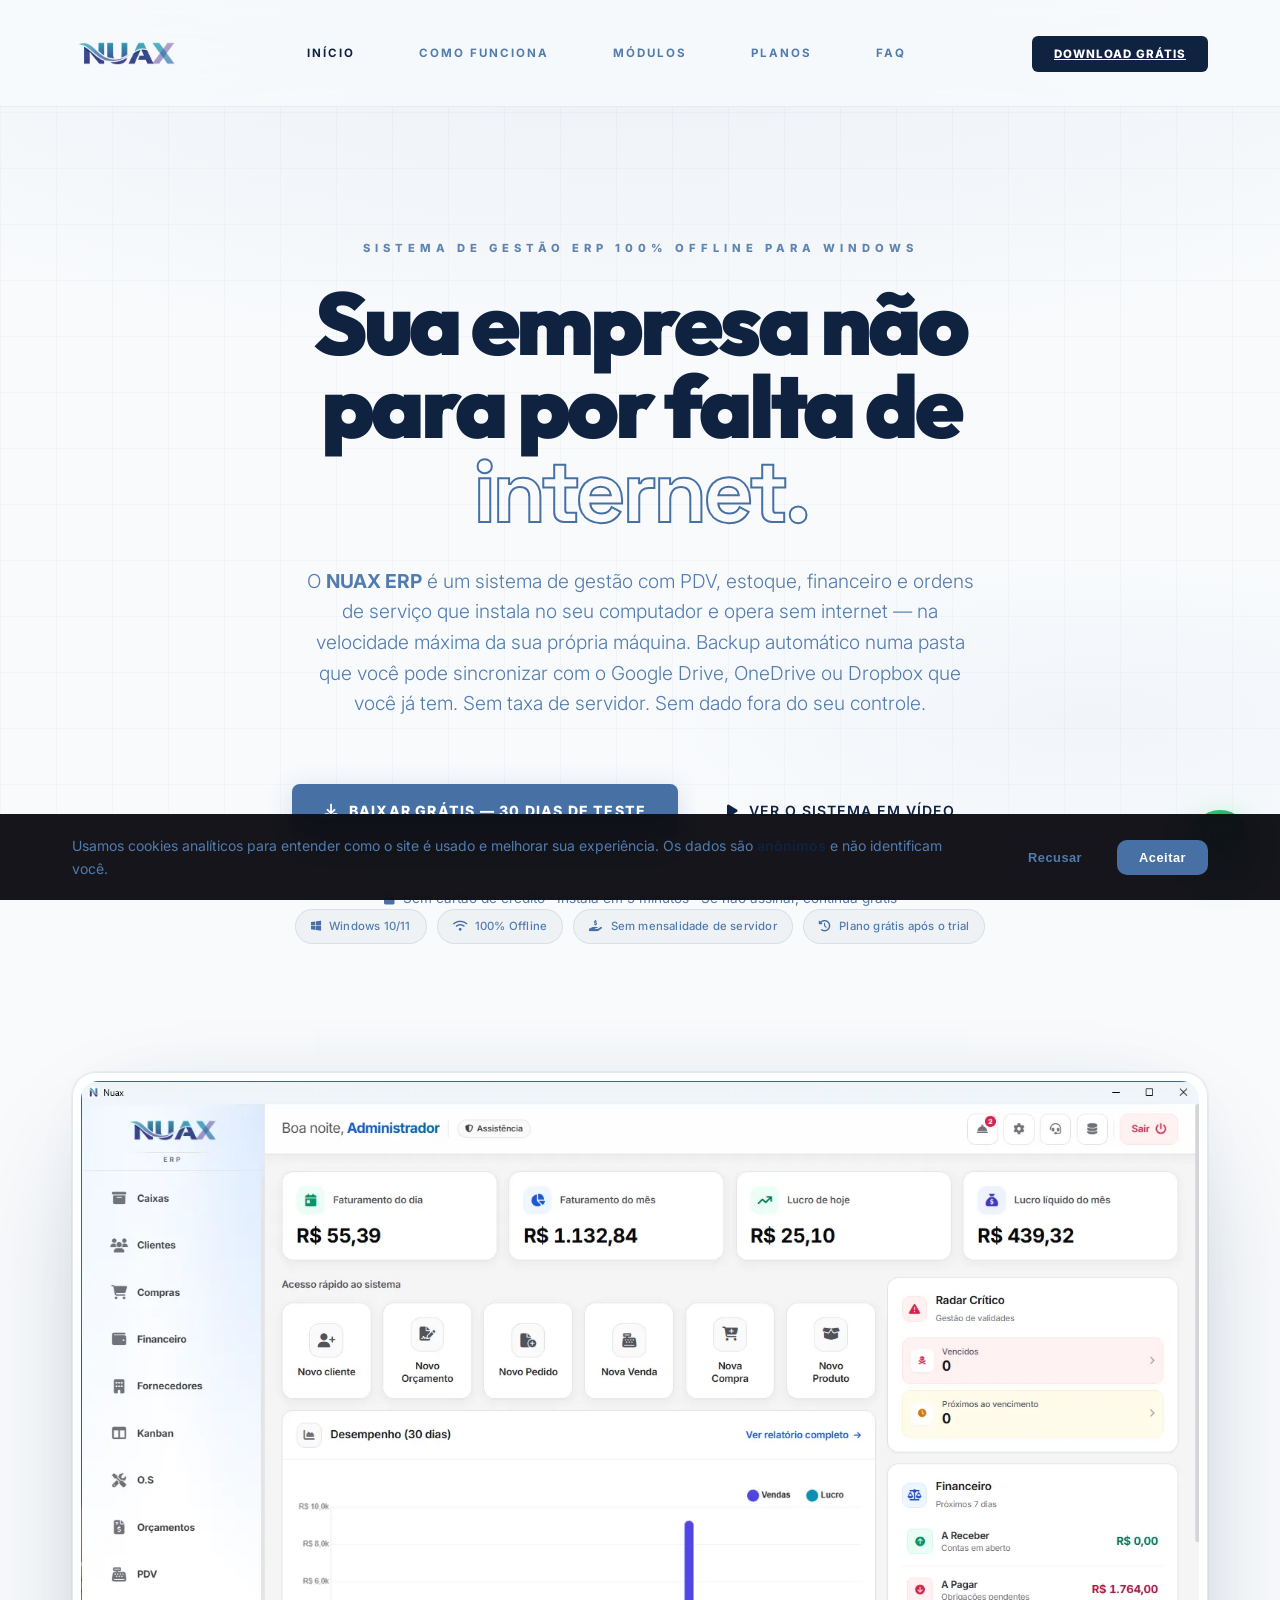
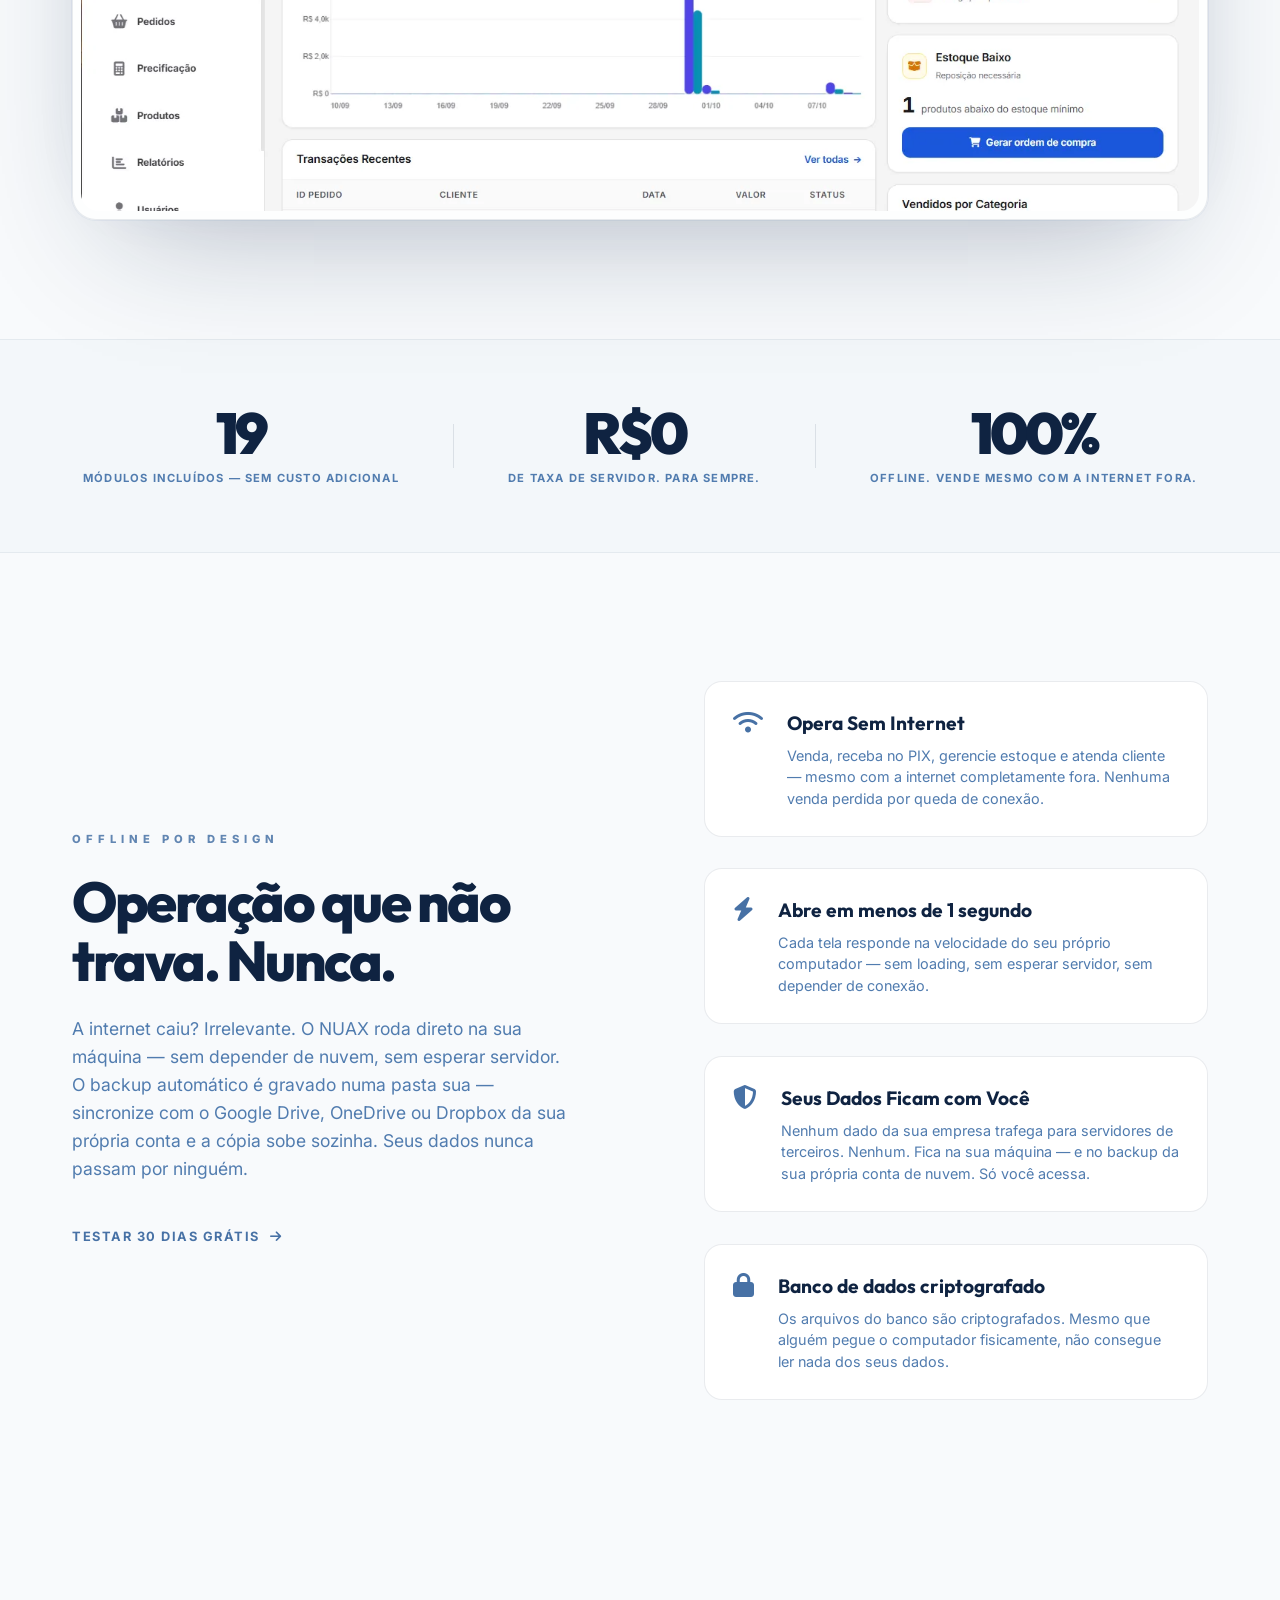
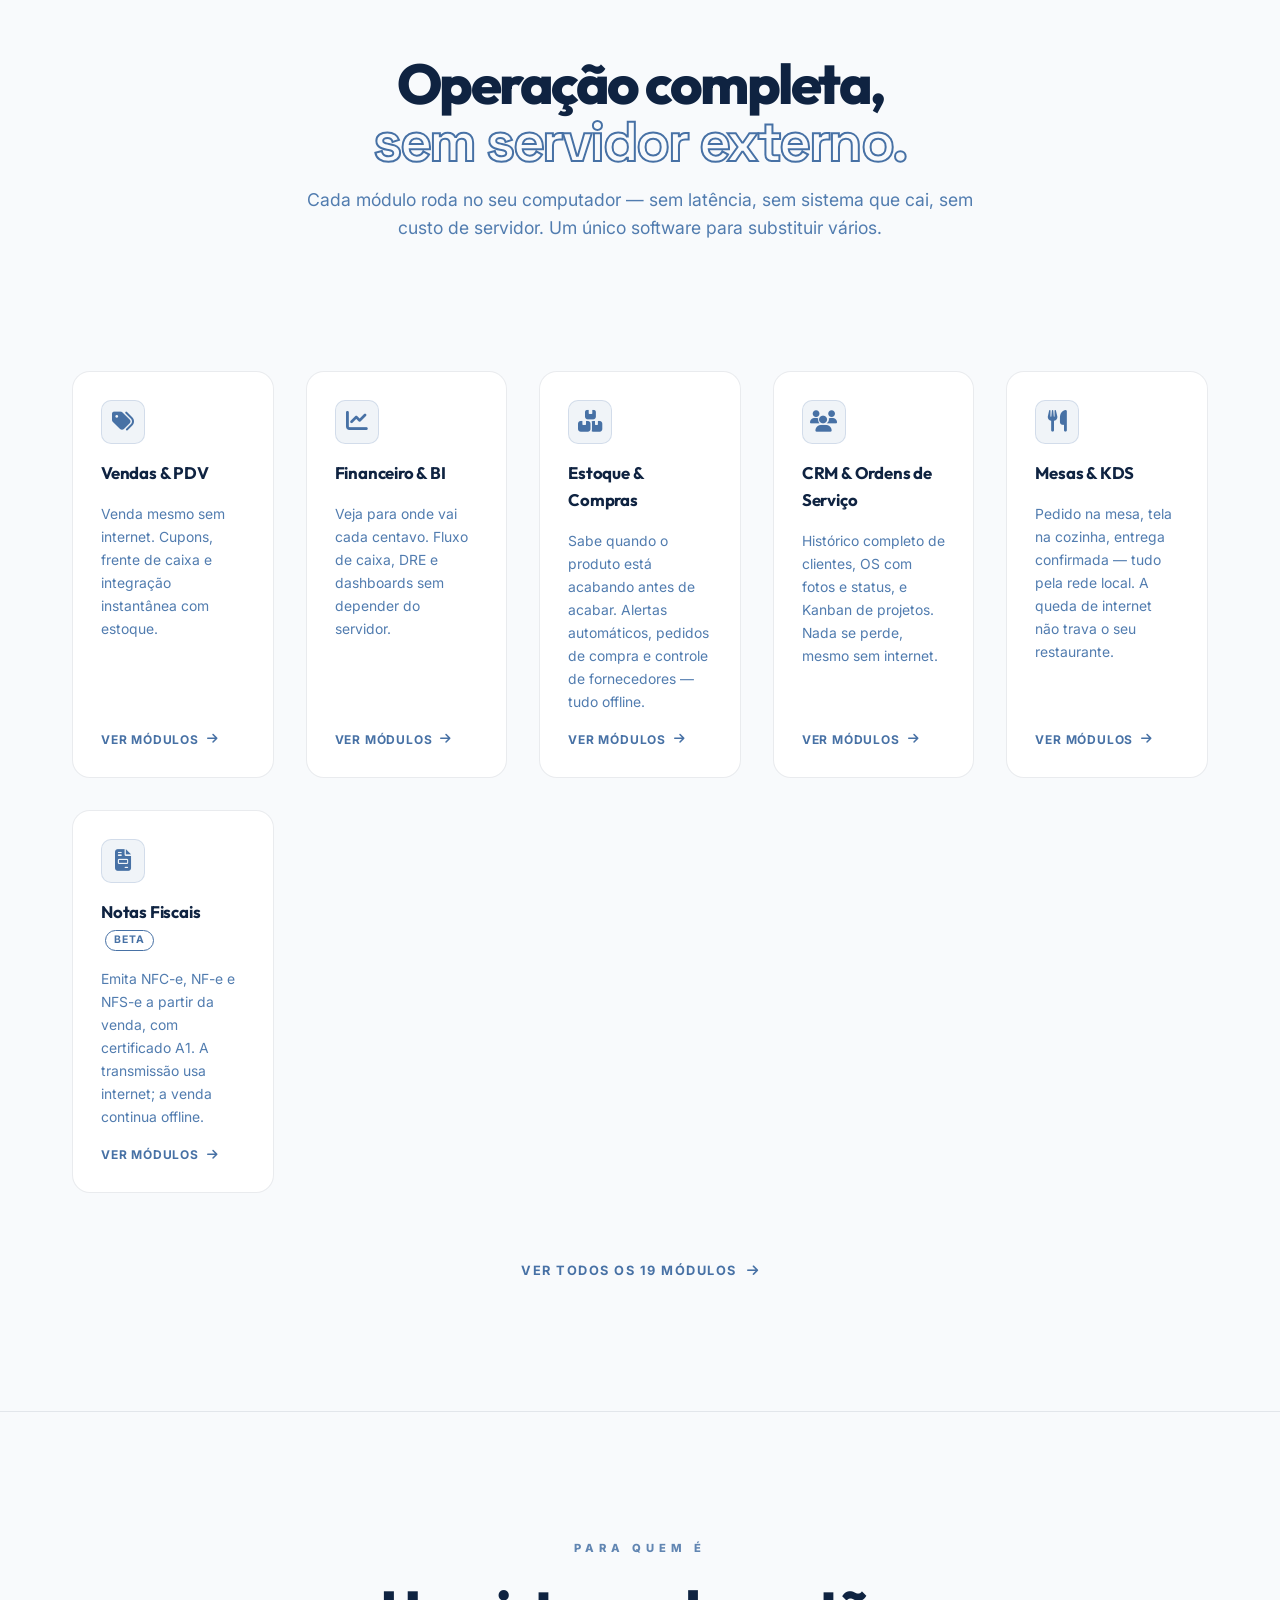
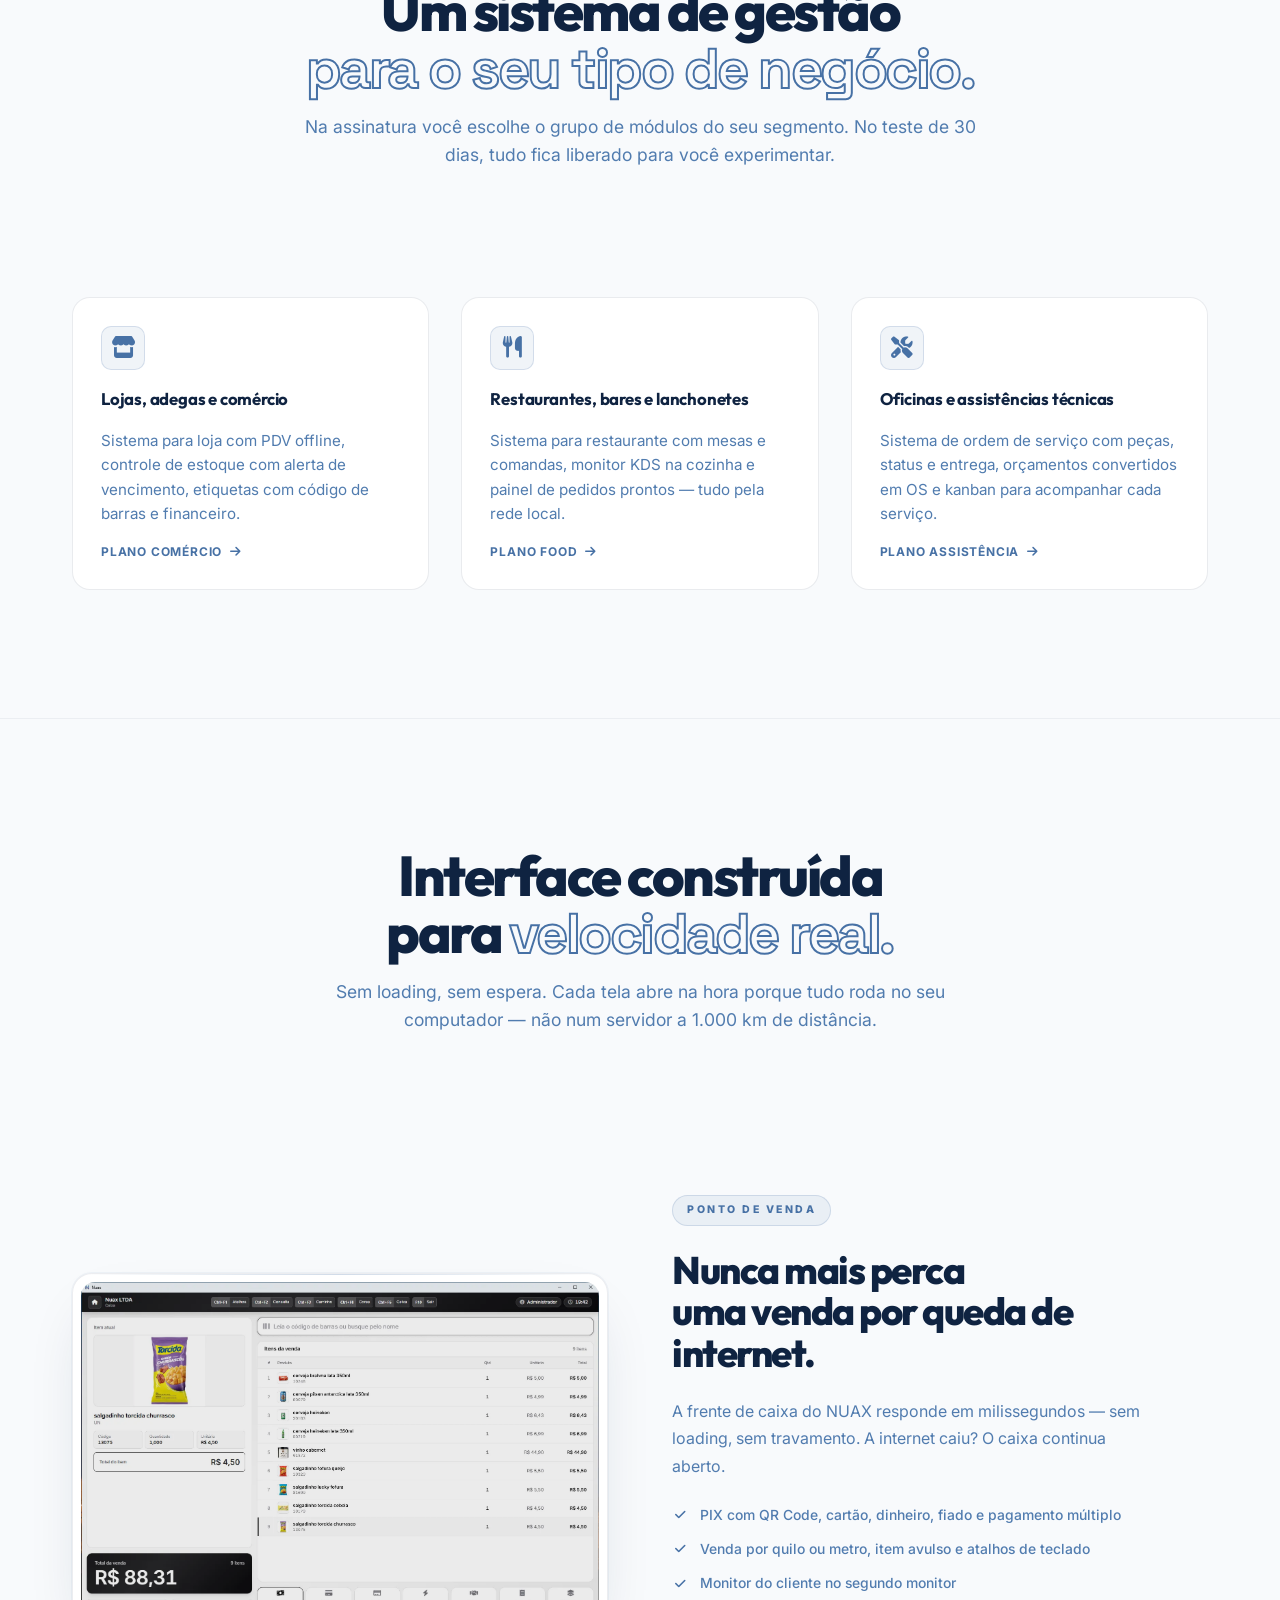
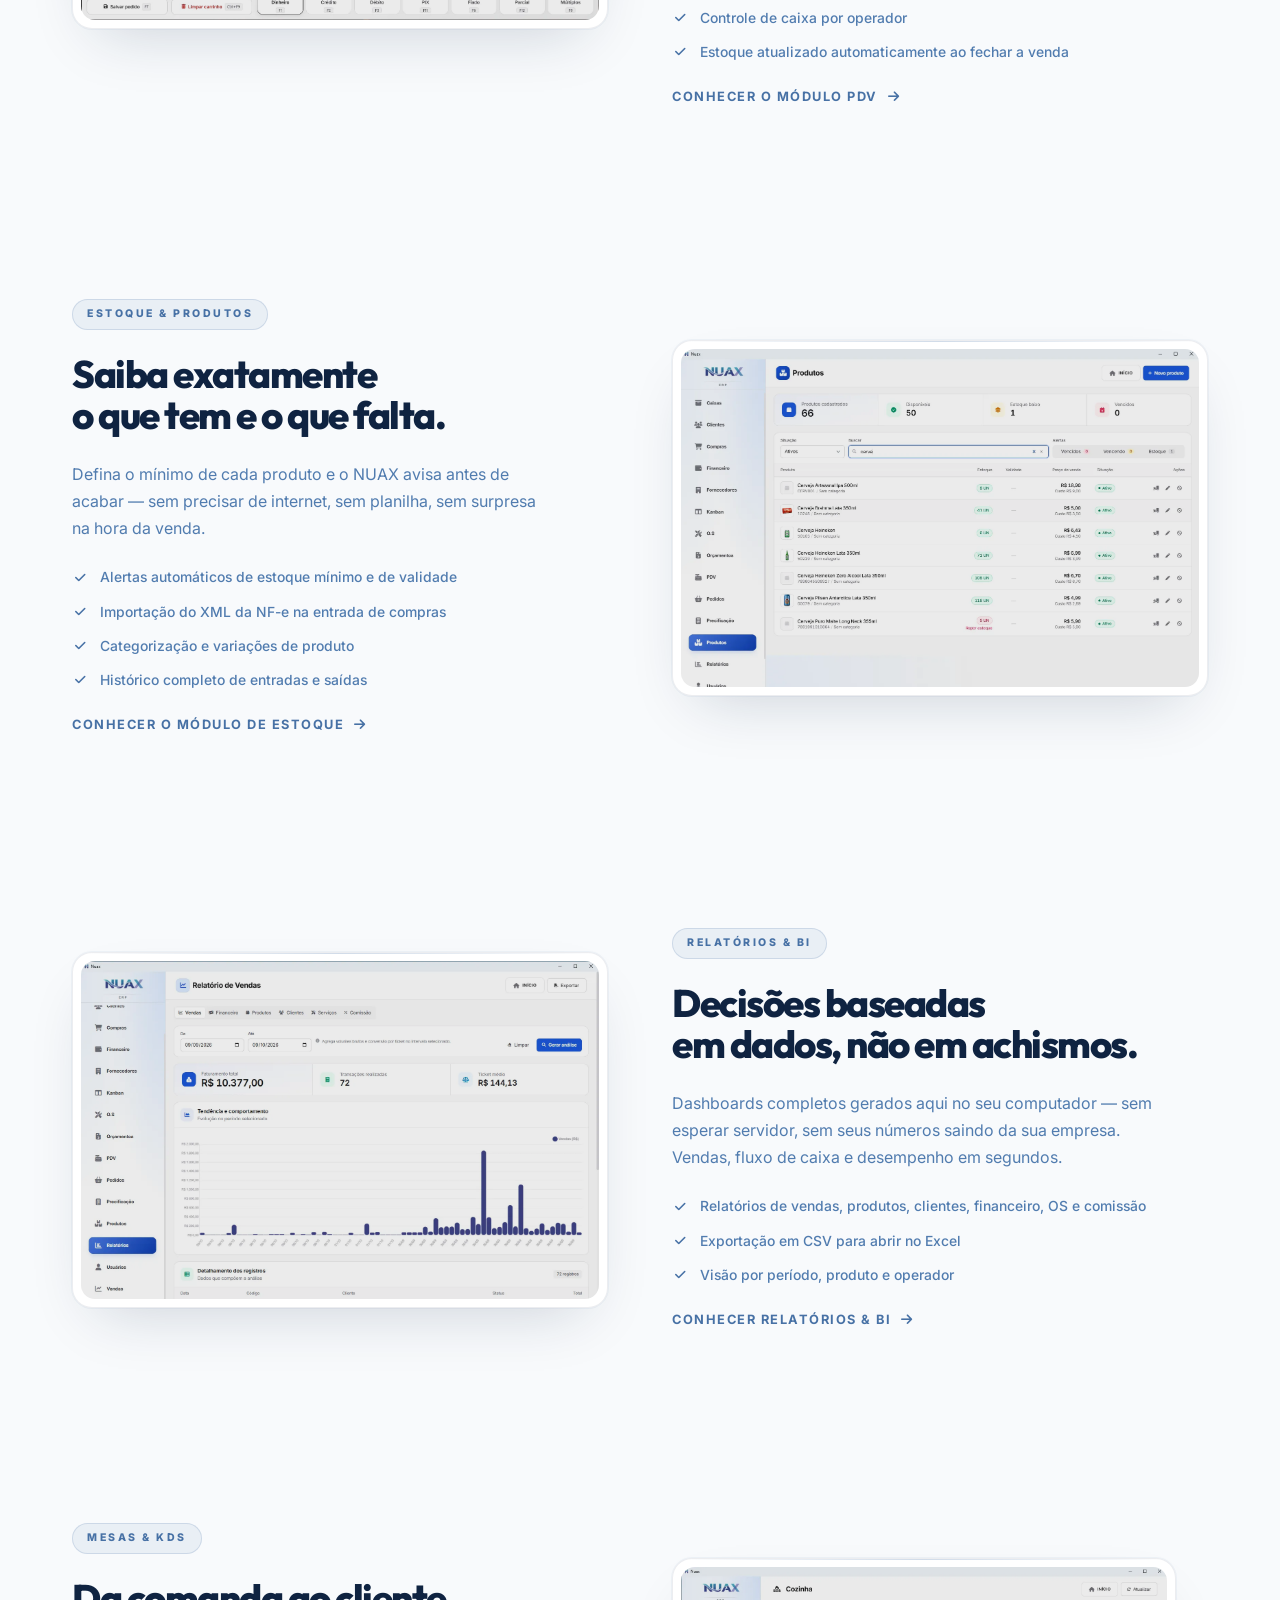
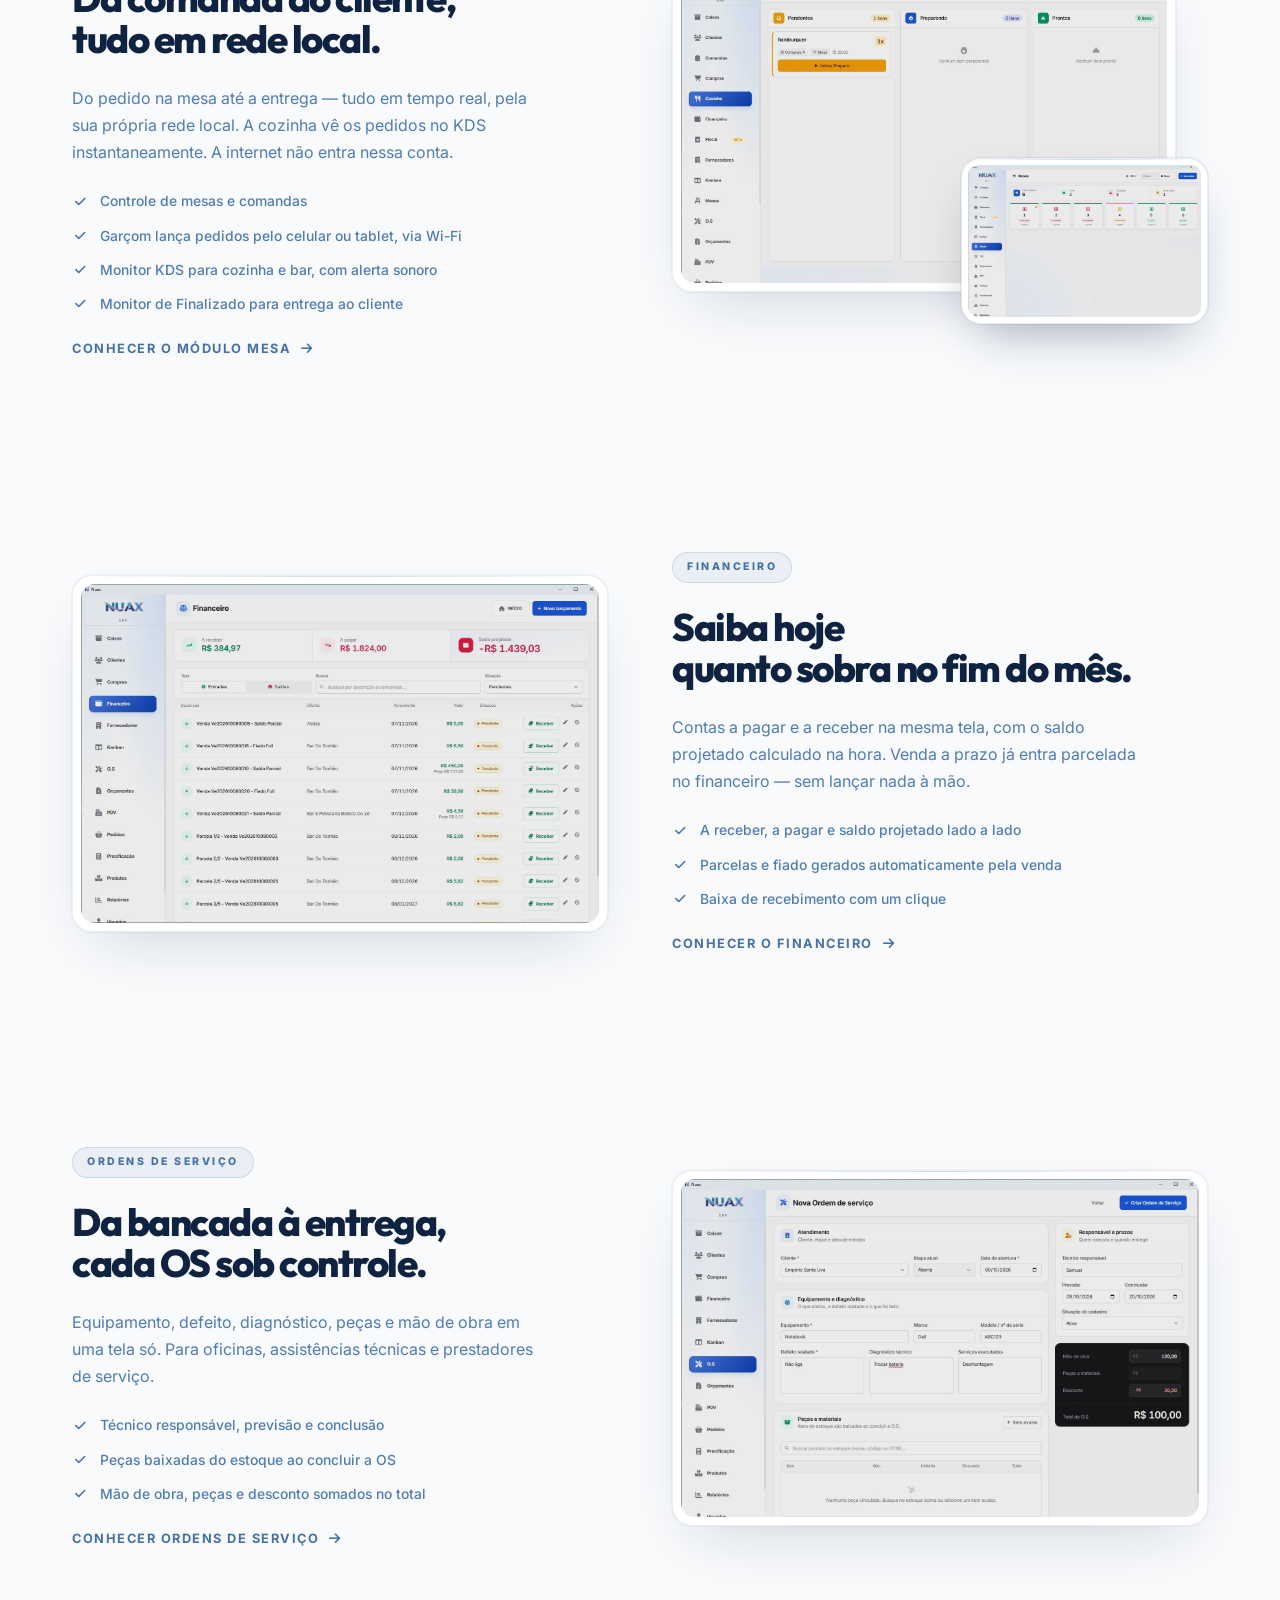
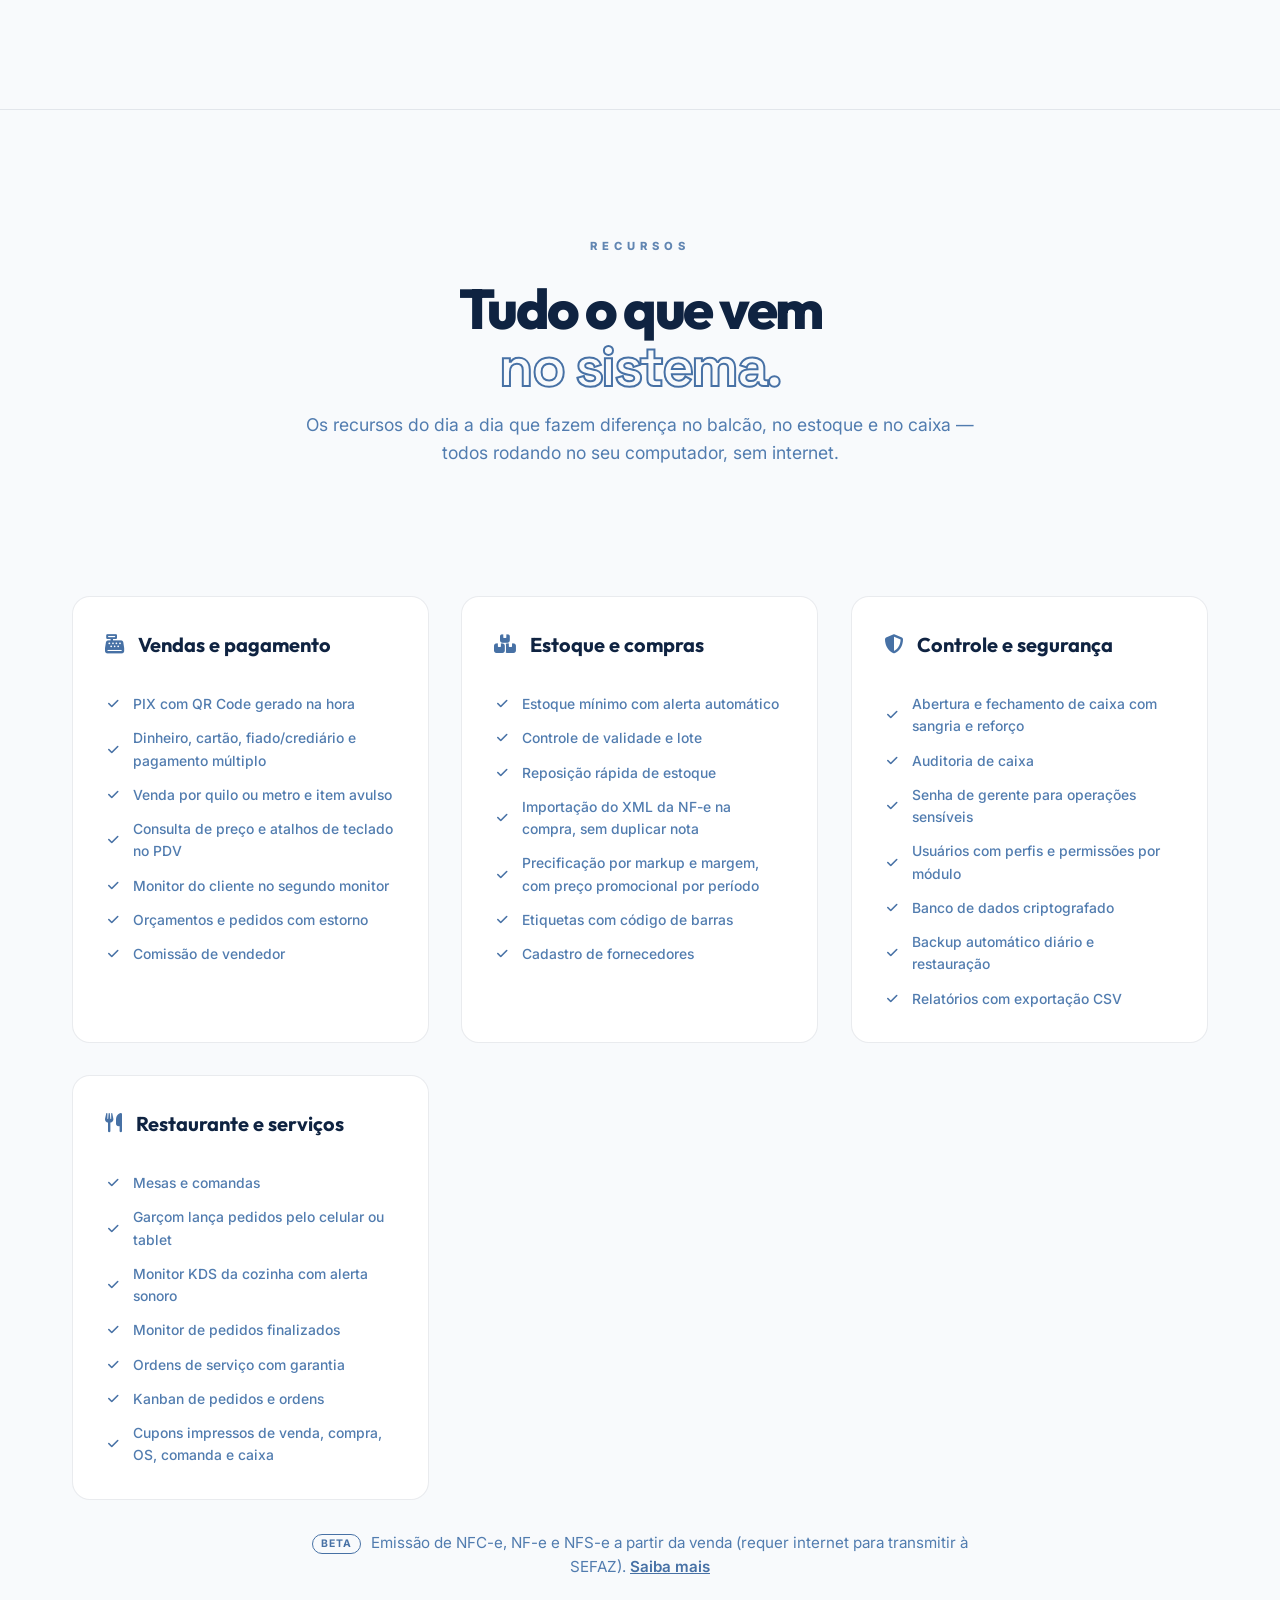
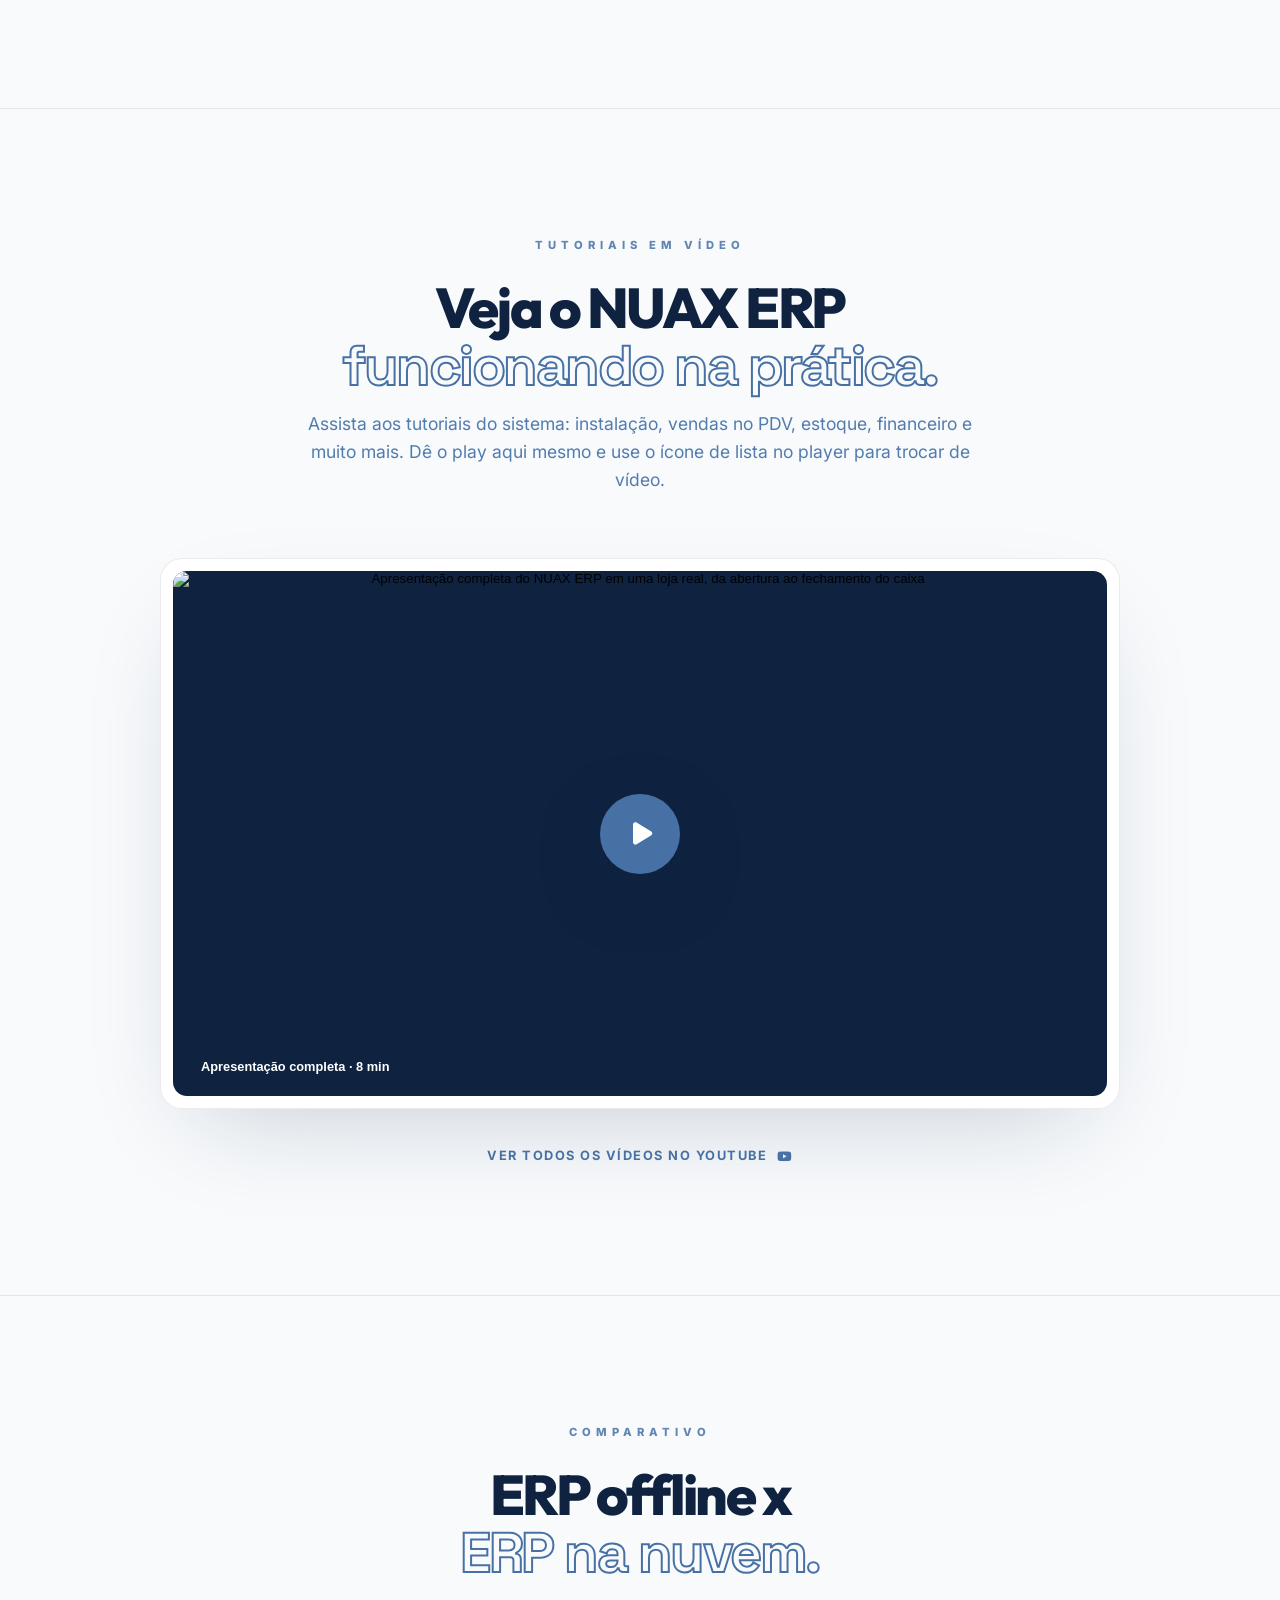
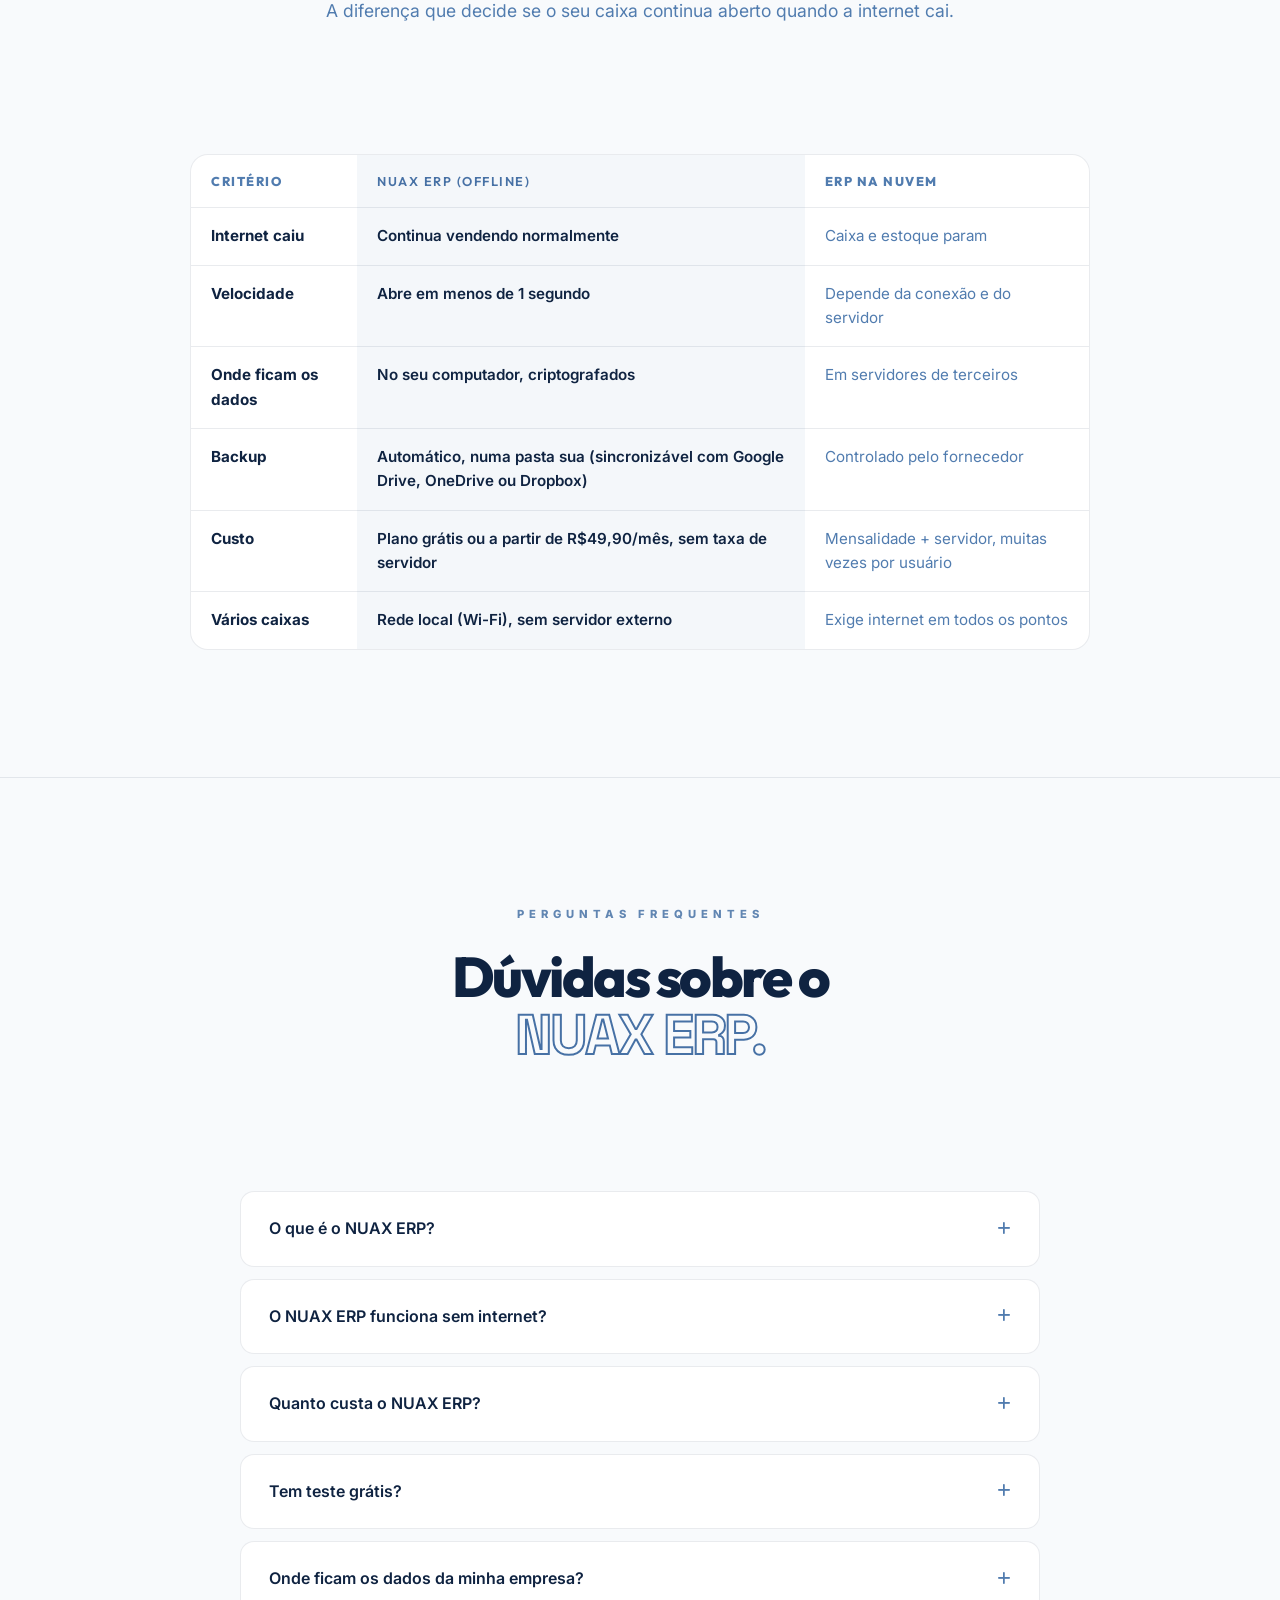
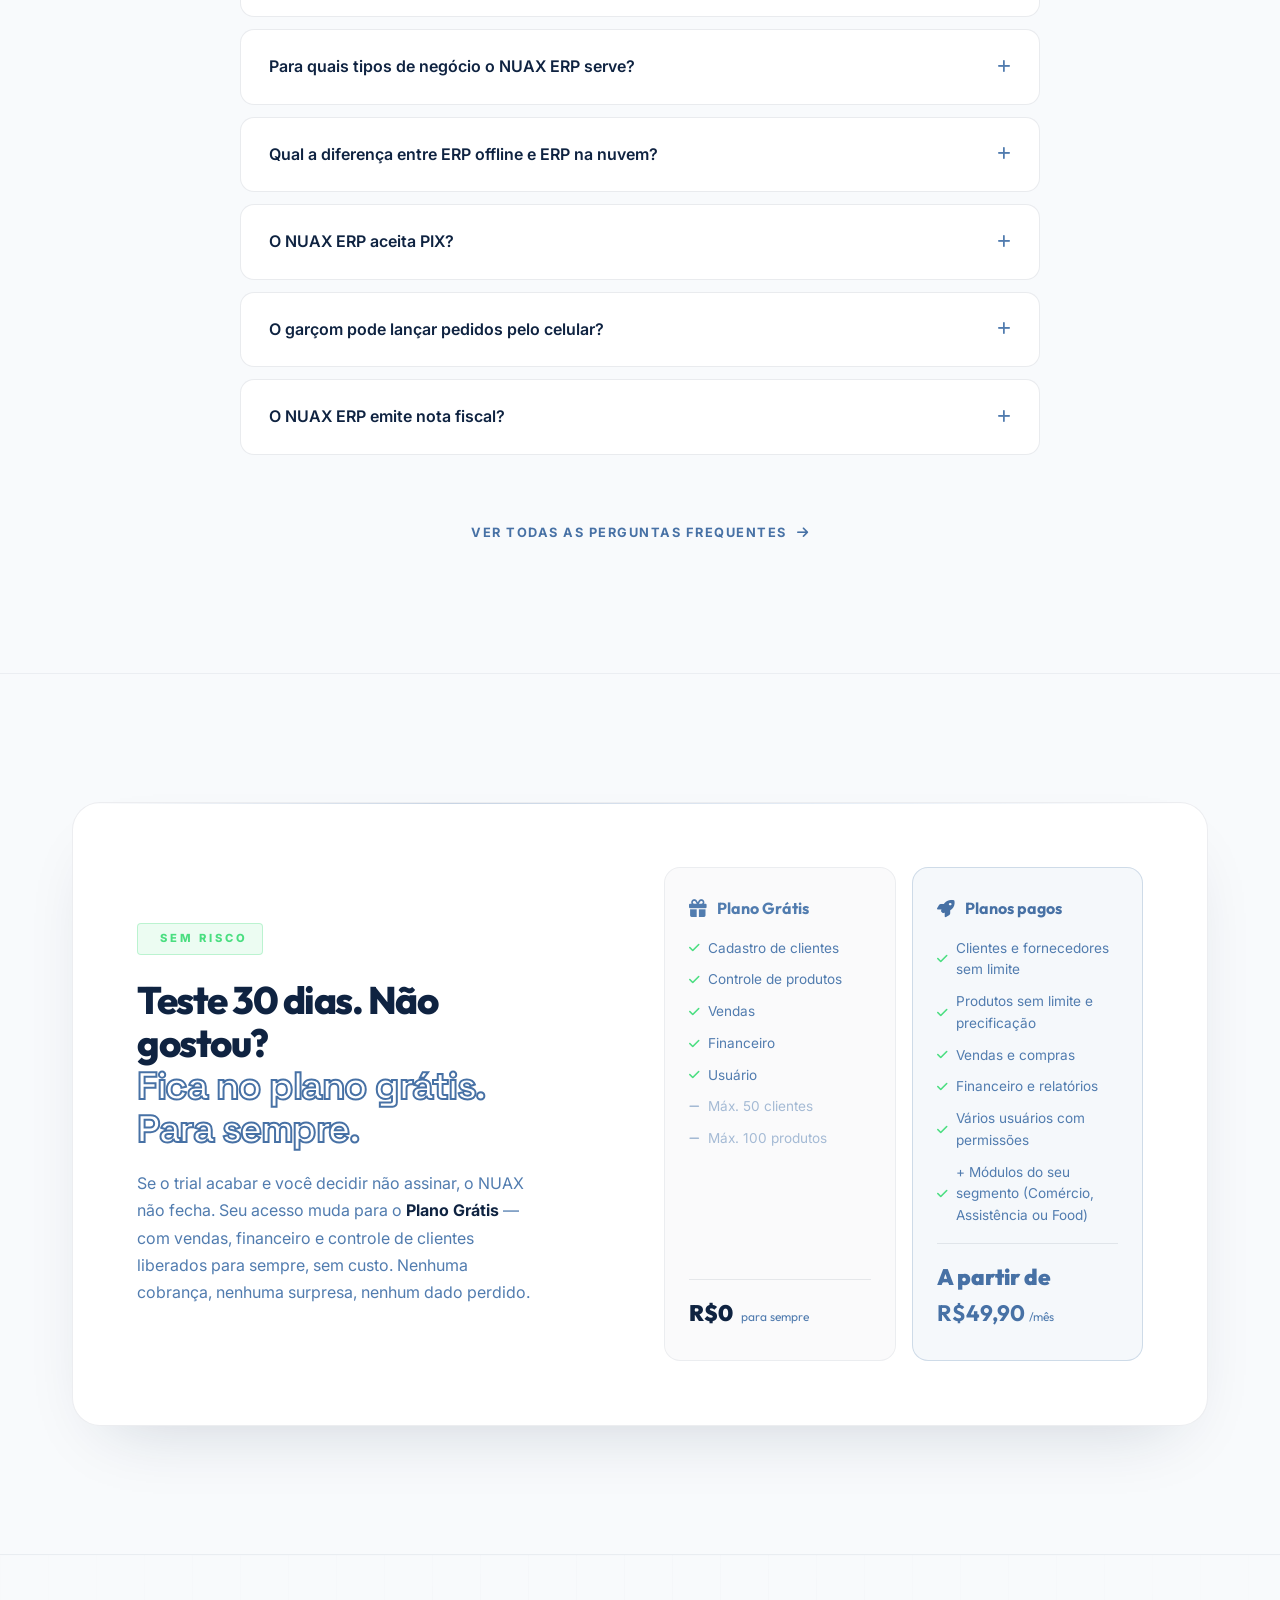
==== commit 27ab9a8f: "ajuste de telas" ====
--- a/index.html
+++ b/index.html
@@ -1,4 +1,4 @@
-<!DOCTYPE html><html lang="pt-br"><head><meta charset="UTF-8"><meta name="viewport" content="width=device-width,initial-scale=1"><title>ERP Offline para Windows | Sistema de Gestão Grátis – NUAX</title><meta name="description" content="Sistema de gestão que funciona sem internet: PDV, estoque, financeiro e OS. Plano grátis para sempre ou a partir de R$49,90/mês. Teste 30 dias sem cartão."><meta name="keywords" content="ERP offline, sistema de gestão offline, sistema ERP sem internet, ERP para Windows, programa de gestão para pequenas empresas, sistema para comércio, PDV offline, frente de caixa offline, controle de estoque, sistema financeiro, ordem de serviço, sistema para restaurante, sistema de gestão grátis, NUAX ERP"><meta name="author" content="NUAX Corp"><meta name="robots" content="index, follow, max-image-preview:large, max-snippet:-1, max-video-preview:-1"><script>function gtag(){dataLayer.push(arguments)}window.dataLayer=window.dataLayer||[],gtag("consent","default",{analytics_storage:"accepted"===localStorage.getItem("nuax_cookie_consent")?"granted":"denied",ad_storage:"denied"})</script><script async src="https://www.googletagmanager.com/gtag/js?id=G-6E8NX6RSP4"></script><script>function gtag(){dataLayer.push(arguments)}window.dataLayer=window.dataLayer||[],gtag("js",new Date),gtag("config","G-6E8NX6RSP4")</script><meta name="theme-color" content="#f8fafc"><link rel="canonical" href="https://nuax.com.br/"><link rel="icon" href="/assets/favicon.ico" sizes="any"><link rel="apple-touch-icon" href="/assets/apple-touch-icon.png"><link rel="manifest" href="/site.webmanifest"><link rel="llms-txt" href="https://nuax.com.br/llms.txt"><meta name="geo.region" content="BR-SP"><meta name="geo.placename" content="São Paulo"><meta name="geo.position" content="-23.5686278;-46.6985239"><meta name="ICBM" content="-23.5686278, -46.6985239"><meta property="og:type" content="website"><meta property="og:locale" content="pt_BR"><meta property="og:site_name" content="NUAX ERP"><meta property="og:url" content="https://nuax.com.br/"><meta property="og:title" content="ERP Offline para Windows — Sua empresa não para sem internet | NUAX"><meta property="og:description" content="Sistema de gestão 100% offline: PDV, estoque com alerta de vencimento, financeiro, OS, mesas e KDS. Plano grátis para sempre ou a partir de R$49,90/mês. Teste 30 dias sem cartão."><meta property="og:image" content="https://nuax.com.br/assets/erp/og_image.png"><meta property="og:image:width" content="1919"><meta property="og:image:height" content="1031"><meta property="og:image:alt" content="Painel do NUAX ERP, sistema de gestão offline para Windows"><meta name="twitter:card" content="summary_large_image"><meta name="twitter:url" content="https://nuax.com.br/"><meta name="twitter:title" content="ERP Offline para Windows — Teste 30 dias grátis | NUAX"><meta name="twitter:description" content="PDV, estoque, financeiro, OS, mesas e KDS funcionando sem internet. Plano grátis para sempre ou a partir de R$49,90/mês. Sem cartão."><meta name="twitter:image" content="https://nuax.com.br/assets/erp/og_image.png"><meta name="twitter:image:alt" content="Painel do NUAX ERP, sistema de gestão offline para Windows"><script type="application/ld+json">{
+<!DOCTYPE html><html lang="pt-br"><head><meta charset="UTF-8"><meta name="viewport" content="width=device-width,initial-scale=1"><title>ERP Offline para Windows | Sistema de Gestão Grátis – NUAX</title><meta name="description" content="Sistema de gestão que funciona sem internet: PDV com PIX, estoque, financeiro, OS, mesas e KDS. Plano grátis ou a partir de R$49,90/mês. Teste 30 dias."><meta name="keywords" content="ERP offline, sistema de gestão offline, sistema ERP sem internet, ERP para Windows, programa de gestão para pequenas empresas, sistema para comércio, PDV offline, frente de caixa offline, controle de estoque, sistema financeiro, ordem de serviço, sistema para restaurante, sistema com PIX, comanda no celular, monitor do cliente, emissão de NFC-e, sistema de gestão grátis, NUAX ERP"><meta name="author" content="NUAX Corp"><meta name="robots" content="index, follow, max-image-preview:large, max-snippet:-1, max-video-preview:-1"><script>function gtag(){dataLayer.push(arguments)}window.dataLayer=window.dataLayer||[],gtag("consent","default",{analytics_storage:"accepted"===localStorage.getItem("nuax_cookie_consent")?"granted":"denied",ad_storage:"denied"})</script><script async src="https://www.googletagmanager.com/gtag/js?id=G-6E8NX6RSP4"></script><script>function gtag(){dataLayer.push(arguments)}window.dataLayer=window.dataLayer||[],gtag("js",new Date),gtag("config","G-6E8NX6RSP4")</script><meta name="theme-color" content="#f8fafc"><link rel="canonical" href="https://nuax.com.br/"><link rel="icon" href="/assets/favicon.ico" sizes="any"><link rel="apple-touch-icon" href="/assets/apple-touch-icon.png"><link rel="manifest" href="/site.webmanifest"><link rel="llms-txt" href="https://nuax.com.br/llms.txt"><meta name="geo.region" content="BR-SP"><meta name="geo.placename" content="São Paulo"><meta name="geo.position" content="-23.5686278;-46.6985239"><meta name="ICBM" content="-23.5686278, -46.6985239"><meta property="og:type" content="website"><meta property="og:locale" content="pt_BR"><meta property="og:site_name" content="NUAX ERP"><meta property="og:url" content="https://nuax.com.br/"><meta property="og:title" content="ERP Offline para Windows — Sua empresa não para sem internet | NUAX"><meta property="og:description" content="Sistema de gestão 100% offline: PDV com PIX, estoque com validade, financeiro, OS, mesas, KDS e notas fiscais (beta). Plano grátis ou a partir de R$49,90/mês. Teste 30 dias sem cartão."><meta property="og:image" content="https://nuax.com.br/assets/erp/dashboard.png"><meta property="og:image:type" content="image/png"><meta property="og:image:width" content="1509"><meta property="og:image:height" content="985"><meta property="og:image:alt" content="Painel do NUAX ERP, sistema de gestão offline para Windows"><meta name="twitter:card" content="summary_large_image"><meta name="twitter:url" content="https://nuax.com.br/"><meta name="twitter:title" content="ERP Offline para Windows — Teste 30 dias grátis | NUAX"><meta name="twitter:description" content="PDV com PIX, estoque, financeiro, OS, mesas e KDS funcionando sem internet. Plano grátis ou a partir de R$49,90/mês. Sem cartão."><meta name="twitter:image" content="https://nuax.com.br/assets/erp/dashboard.png"><meta name="twitter:image:alt" content="Painel do NUAX ERP, sistema de gestão offline para Windows"><script type="application/ld+json">{
       "@context": "https://schema.org",
       "@graph": [
         {
@@ -40,10 +40,10 @@
           "description": "O NUAX ERP é um sistema de gestão empresarial 100% offline para Windows 10 e 11, feito no Brasil pela NUAX Corp, com PDV, estoque, financeiro, ordens de serviço, mesas e KDS; plano grátis para sempre e planos pagos a partir de R$49,90/mês.",
           "inLanguage": "pt-BR",
           "datePublished": "2025-01-01",
-          "dateModified": "2026-09-30",
+          "dateModified": "2026-10-09",
           "isPartOf": { "@id": "https://nuax.com.br/#website" },
           "about": { "@id": "https://nuax.com.br/#software" },
-          "primaryImageOfPage": { "@type": "ImageObject", "url": "https://nuax.com.br/assets/erp/dashboard.png", "width": 1919, "height": 1031 },
+          "primaryImageOfPage": { "@type": "ImageObject", "url": "https://nuax.com.br/assets/erp/dashboard.png", "width": 1509, "height": 985 },
           "author": { "@id": "https://nuax.com.br/#organization" },
           "publisher": { "@id": "https://nuax.com.br/#organization" }
         },
@@ -65,22 +65,38 @@
             "https://nuax.com.br/assets/erp/pdv.png",
             "https://nuax.com.br/assets/erp/produtos.png",
             "https://nuax.com.br/assets/erp/relatorios.png",
-            "https://nuax.com.br/assets/erp/painel_cozinha.png"
+            "https://nuax.com.br/assets/erp/painel_cozinha.png",
+            "https://nuax.com.br/assets/erp/vendas.png",
+            "https://nuax.com.br/assets/erp/financeiro.png",
+            "https://nuax.com.br/assets/erp/os.png",
+            "https://nuax.com.br/assets/erp/mesa.png",
+            "https://nuax.com.br/assets/erp/comandas.png",
+            "https://nuax.com.br/assets/erp/kanban.png",
+            "https://nuax.com.br/assets/erp/clientes.png",
+            "https://nuax.com.br/assets/erp/precificacao.png"
           ],
           "featureList": [
             "Funciona 100% offline, sem internet",
-            "PDV / frente de caixa com múltiplas formas de pagamento",
-            "Controle de estoque com alerta de estoque mínimo e de vencimento",
-            "Contas a pagar e receber, fluxo de caixa e gestão de caixas",
-            "Orçamentos e precificação por markup",
-            "Ordens de serviço para oficinas e assistências técnicas",
+            "PDV / frente de caixa com dinheiro, cartão, PIX com QR Code, fiado/crediário e pagamento múltiplo",
+            "Venda por quilo ou metro, item avulso, consulta de preço e atalhos de teclado",
+            "Monitor do cliente no segundo monitor",
+            "Controle de estoque com estoque mínimo, validade e lote",
+            "Importação de XML de NF-e na entrada de compras",
+            "Contas a pagar e receber, fluxo de caixa e gestão de caixas com sangria, reforço e auditoria",
+            "Senha de gerente para operações sensíveis",
+            "Orçamentos, pedidos e precificação por markup",
+            "Ordens de serviço com garantia para oficinas e assistências técnicas",
+            "Comissão de vendedor",
             "Clientes e CRM, compras e fornecedores",
             "Kanban de pedidos e ordens",
-            "Controle de mesas e comandas com monitor KDS de cozinha",
-            "Etiquetas com código de barras e QR code",
-            "Relatórios e dashboards gerados localmente",
+            "Mesas e comandas com lançamento pelo celular do garçom e monitor KDS de cozinha",
+            "Etiquetas com código de barras",
+            "Cupons impressos de venda, compra, OS, comanda e caixa",
+            "Relatórios e dashboards gerados localmente, com exportação CSV",
             "Vários caixas em rede local, sem servidor externo",
-            "Banco de dados criptografado e backup no Google Drive, OneDrive ou Dropbox"
+            "Usuários com perfis e permissões por módulo",
+            "Banco de dados criptografado e backup automático com restauração",
+            "Emissão de NFC-e, NF-e e NFS-e (beta, requer internet para transmitir)"
           ],
           "publisher": { "@id": "https://nuax.com.br/#organization" },
           "offers": [
@@ -127,10 +143,13 @@
             { "@type": "Question", "name": "O NUAX ERP funciona sem internet?", "acceptedAnswer": { "@type": "Answer", "text": "Sim, 100%. Vendas, PDV, estoque, financeiro e ordens de serviço funcionam offline. A internet é opcional e serve apenas para o backup na sua nuvem pessoal e para checar atualizações." } },
             { "@type": "Question", "name": "Quanto custa o NUAX ERP?", "acceptedAnswer": { "@type": "Answer", "text": "Há um plano grátis para sempre (até 50 clientes e 100 produtos) e planos pagos a partir de R$49,90/mês por computador. Não há taxa de implantação, de servidor ou por usuário." } },
             { "@type": "Question", "name": "Tem teste grátis?", "acceptedAnswer": { "@type": "Answer", "text": "Sim. São 30 dias com todos os módulos liberados, sem cartão de crédito. Se não assinar, o sistema continua no plano grátis, sem perder dados." } },
-            { "@type": "Question", "name": "Onde ficam os dados da minha empresa?", "acceptedAnswer": { "@type": "Answer", "text": "No seu computador ou na sua rede local, em banco de dados criptografado. O backup vai direto para o seu Google Drive, OneDrive ou Dropbox, sem passar pelos servidores da NUAX." } },
+            { "@type": "Question", "name": "Onde ficam os dados da minha empresa?", "acceptedAnswer": { "@type": "Answer", "text": "No seu computador ou na sua rede local, em banco de dados criptografado. O backup automático é gravado numa pasta que você escolhe; se ela estiver sincronizada com o Google Drive, OneDrive ou Dropbox, a cópia vai para a sua nuvem, sem passar pelos servidores da NUAX." } },
             { "@type": "Question", "name": "Para quais tipos de negócio o NUAX ERP serve?", "acceptedAnswer": { "@type": "Answer", "text": "Lojas de varejo e atacado, adegas e conveniências, restaurantes, bares e lanchonetes, oficinas mecânicas, assistências técnicas e prestadores de serviço." } },
-            { "@type": "Question", "name": "Qual a diferença entre ERP offline e ERP na nuvem?", "acceptedAnswer": { "@type": "Answer", "text": "O ERP offline roda no seu computador: não para quando a internet cai, responde na velocidade da máquina e não cobra servidor. O ERP na nuvem depende de conexão o tempo todo e guarda seus dados em servidores de terceiros." } }
+            { "@type": "Question", "name": "Qual a diferença entre ERP offline e ERP na nuvem?", "acceptedAnswer": { "@type": "Answer", "text": "O ERP offline roda no seu computador: não para quando a internet cai, responde na velocidade da máquina e não cobra servidor. O ERP na nuvem depende de conexão o tempo todo e guarda seus dados em servidores de terceiros." } },
+            { "@type": "Question", "name": "O NUAX ERP aceita PIX?", "acceptedAnswer": { "@type": "Answer", "text": "Sim. O PDV gera o QR Code PIX da sua chave na hora da venda, junto com dinheiro, cartão, fiado/crediário e pagamento dividido em várias formas." } },
+            { "@type": "Question", "name": "O garçom pode lançar pedidos pelo celular?", "acceptedAnswer": { "@type": "Answer", "text": "Sim. Pelo navegador do celular ou tablet conectado ao Wi-Fi da loja, o garçom abre mesas e lança comandas, que chegam na hora ao monitor KDS da cozinha. Não precisa de internet, só da rede local." } },
+            { "@type": "Question", "name": "O NUAX ERP emite nota fiscal?", "acceptedAnswer": { "@type": "Answer", "text": "Sim, em versão beta: emissão de NFC-e, NF-e e NFS-e a partir da venda, com certificado A1, direto na SEFAZ ou por integradores (Focus NFe e Notaas). A transmissão da nota exige internet; as vendas continuam funcionando offline. O módulo é liberado sob consulta." } }
           ]
         }
       ]
-    }</script><link rel="preload" as="image" href="assets/erp/dashboard.webp" type="image/webp" fetchpriority="high"><link rel="preconnect" href="https://fonts.googleapis.com"><link rel="preconnect" href="https://fonts.gstatic.com" crossorigin><link href="https://fonts.googleapis.com/css2?family=Inter:wght@300;400;500;600;700&family=Outfit:wght@400;600;800;900&family=Space+Grotesk:wght@400;600;700&display=swap" rel="stylesheet"><link rel="preload" as="style" href="https://cdnjs.cloudflare.com/ajax/libs/font-awesome/6.5.1/css/all.min.css"><link rel="stylesheet" href="https://cdnjs.cloudflare.com/ajax/libs/font-awesome/6.5.1/css/all.min.css" media="print" onload='this.media="all"'><noscript><link rel="stylesheet" href="https://cdnjs.cloudflare.com/ajax/libs/font-awesome/6.5.1/css/all.min.css"></noscript><link rel="stylesheet" href="styles.css?v=155310bd"></head><body class="luxury-theme"><a href="#main-content" class="skip-link">Pular para o conteúdo principal</a><div class="mesh-gradient"></div><header class="header-main" id="navbar"><div class="wrap header-flex"><div class="brand"><a href="index.html" aria-label="NUAX ERP — página inicial"><img src="assets/nuax-nome-transparente.png" alt="NUAX ERP" class="brand-img" width="84" height="32"></a></div><nav class="nav-desktop" aria-label="Navegação principal"><a href="index.html" class="nav-link" aria-current="page">Início</a> <a href="erp/como-funciona.html" class="nav-link">Como Funciona</a> <a href="erp/modulos.html" class="nav-link">Módulos</a> <a href="erp/planos.html" class="nav-link">Planos</a> <a href="erp/faq.html" class="nav-link">FAQ</a></nav><div class="actions"><a href="erp/download.html" class="btn-premium">Download Grátis</a> <button class="mobile-menu-btn" id="mobileMenuBtn" aria-label="Abrir menu"><span></span><span></span><span></span></button></div></div><div class="mobile-nav" id="mobileNav" role="navigation" aria-label="Menu mobile"><a href="index.html" class="mobile-nav-link" aria-current="page">Início</a> <a href="erp/como-funciona.html" class="mobile-nav-link">Como Funciona</a> <a href="erp/modulos.html" class="mobile-nav-link">Módulos</a> <a href="erp/planos.html" class="mobile-nav-link">Planos</a> <a href="erp/faq.html" class="mobile-nav-link">FAQ</a> <a href="erp/download.html" class="btn-premium mobile-cta">Download Grátis</a></div></header><main id="main-content"><section id="hero-premium" aria-label="Apresentação do NUAX ERP"><div class="wrap text-center"><div class="hero-header mx-auto reveal-up"><h1 class="massive-title"><span class="reveal-text hero-kicker">Sistema de gestão ERP 100% offline para Windows</span>Sua empresa não<br>para por falta de<br><span class="accent-stroke">internet.</span></h1><p class="hero-subtitle mx-auto">O <strong>NUAX ERP</strong> é um sistema de gestão com PDV, estoque, financeiro e ordens de serviço que instala no seu computador e opera sem internet — na velocidade máxima da sua própria máquina. Backup automático vai direto para o Google Drive, OneDrive ou Dropbox que você já tem. Sem taxa de servidor. Sem dado fora do seu controle.</p><div class="hero-cta-group"><a href="erp/download.html" class="btn-hero-primary" data-cta="hero"><i class="fa-solid fa-download" aria-hidden="true"></i> Baixar Grátis — 30 dias de teste </a><a href="#videos" class="btn-hero-secondary" data-cta="hero-video"><i class="fa-solid fa-play" aria-hidden="true"></i> Ver o sistema em vídeo</a></div><p class="cta-microcopy"><i class="fa-solid fa-lock" aria-hidden="true"></i> Sem cartão de crédito · Instala em 5 minutos · Se não assinar, continua grátis</p><div class="hero-trust-badges" role="list"><span class="trust-badge" role="listitem"><i class="fa-brands fa-windows" aria-hidden="true"></i> Windows 10/11</span> <span class="trust-badge" role="listitem"><i class="fa-solid fa-wifi" aria-hidden="true"></i> 100% Offline</span> <span class="trust-badge" role="listitem"><i class="fa-solid fa-hand-holding-dollar" aria-hidden="true"></i> Sem mensalidade de servidor</span> <span class="trust-badge" role="listitem"><i class="fa-solid fa-clock-rotate-left" aria-hidden="true"></i> Plano grátis após o trial</span></div></div><div class="hero-visual reveal-scale"><div class="main-frame" id="hero-card"><picture><source srcset="assets/erp/dashboard.webp" type="image/webp"><img src="assets/erp/dashboard.png" alt="Dashboard do NUAX ERP — painel de gestão empresarial offline para Windows" class="main-screen zoomable-image" width="1919" height="1031" fetchpriority="high" decoding="async"></picture><div class="glow-orb"></div></div></div></div></section><section id="stats-strip" aria-label="Destaques numéricos"><div class="wrap"><div class="stats-grid"><div class="stat-item reveal-up"><span class="stat-num-lg">17</span> <span class="stat-desc">módulos incluídos — sem custo adicional</span></div><div class="stat-divider"></div><div class="stat-item reveal-up" style="transition-delay:.1s"><span class="stat-num-lg">R$0</span> <span class="stat-desc">de taxa de servidor. Para sempre.</span></div><div class="stat-divider"></div><div class="stat-item reveal-up" style="transition-delay:.2s"><span class="stat-num-lg">100%</span> <span class="stat-desc">offline. Vende mesmo com a internet fora.</span></div></div></div></section><section id="vision" aria-labelledby="vision-title"><div class="wrap"><div class="vision-grid"><div class="vision-content reveal-left"><span class="reveal-text" style="text-align:left;display:block">OFFLINE POR DESIGN</span><h2 class="sub-title" id="vision-title">Operação que não<br>trava. Nunca.</h2><p>A internet caiu? Irrelevante. O NUAX roda direto na sua máquina — sem depender de nuvem, sem esperar servidor. Quando a internet voltar, o backup vai automaticamente para o Google Drive, OneDrive ou Dropbox da sua própria conta. Seus dados nunca passam por ninguém.</p><a href="erp/download.html" class="btn-inline-lux">Testar 30 dias grátis <i class="fa-solid fa-arrow-right" aria-hidden="true"></i></a></div><div class="vision-pillars"><div class="pillar-box reveal-right" style="transition-delay:.1s"><i class="fa-solid fa-wifi" aria-hidden="true"></i><div><h3>Opera Sem Internet</h3><p>Venda, emita nota, gerencie estoque e atenda cliente — mesmo com a internet completamente fora. Nenhuma venda perdida por queda de conexão.</p></div></div><div class="pillar-box reveal-right" style="transition-delay:.2s"><i class="fa-solid fa-bolt" aria-hidden="true"></i><div><h3>Abre em menos de 1 segundo</h3><p>Cada tela responde na velocidade do seu próprio computador — sem loading, sem esperar servidor, sem depender de conexão.</p></div></div><div class="pillar-box reveal-right" style="transition-delay:.3s"><i class="fa-solid fa-shield-halved" aria-hidden="true"></i><div><h3>Seus Dados Ficam com Você</h3><p>Nenhum dado da sua empresa trafega para servidores de terceiros. Nenhum. Fica na sua máquina — e no backup da sua própria conta de nuvem. Só você acessa.</p></div></div><div class="pillar-box reveal-right" style="transition-delay:.4s"><i class="fa-solid fa-lock" aria-hidden="true"></i><div><h3>Banco de dados criptografado</h3><p>Os arquivos do banco são criptografados. Mesmo que alguém pegue o computador fisicamente, não consegue ler nada dos seus dados.</p></div></div></div></div></div></section><section id="features-teaser" aria-labelledby="features-title"><div class="wrap"><div class="section-header-formal reveal-up"><h2 id="features-title">Operação completa,<br><span class="accent-stroke">sem servidor externo.</span></h2><p>Cada módulo roda no seu computador — sem latência, sem sistema que cai, sem custo de servidor. Um único software para substituir vários.</p></div><div class="teaser-grid reveal-up"><a href="erp/modulos.html#cat-core" class="teaser-card"><i class="fa-solid fa-tags" aria-hidden="true"></i><h3>Vendas & PDV</h3><p>Venda mesmo sem internet. Cupons, frente de caixa e integração instantânea com estoque.</p><span class="teaser-link">Ver módulos <i class="fa-solid fa-arrow-right" aria-hidden="true"></i></span> </a><a href="erp/modulos.html#cat-financeiro" class="teaser-card"><i class="fa-solid fa-chart-line" aria-hidden="true"></i><h3>Financeiro & BI</h3><p>Veja para onde vai cada centavo. Fluxo de caixa, DRE e dashboards sem depender do servidor.</p><span class="teaser-link">Ver módulos <i class="fa-solid fa-arrow-right" aria-hidden="true"></i></span> </a><a href="erp/modulos.html#cat-estoque" class="teaser-card"><i class="fa-solid fa-boxes-stacked" aria-hidden="true"></i><h3>Estoque & Compras</h3><p>Sabe quando o produto está acabando antes de acabar. Alertas automáticos, pedidos de compra e controle de fornecedores — tudo offline.</p><span class="teaser-link">Ver módulos <i class="fa-solid fa-arrow-right" aria-hidden="true"></i></span> </a><a href="erp/modulos.html#cat-crm" class="teaser-card"><i class="fa-solid fa-users" aria-hidden="true"></i><h3>CRM & Ordens de Serviço</h3><p>Histórico completo de clientes, OS com fotos e status, e Kanban de projetos. Nada se perde, mesmo sem internet.</p><span class="teaser-link">Ver módulos <i class="fa-solid fa-arrow-right" aria-hidden="true"></i></span> </a><a href="erp/modulos.html#cat-mesa" class="teaser-card"><i class="fa-solid fa-utensils" aria-hidden="true"></i><h3>Mesas & KDS</h3><p>Pedido na mesa, tela na cozinha, entrega confirmada — tudo pela rede local. A queda de internet não trava o seu restaurante.</p><span class="teaser-link">Ver módulos <i class="fa-solid fa-arrow-right" aria-hidden="true"></i></span></a></div><div class="text-center reveal-up" style="margin-top:var(--sp-xl)"><a href="erp/modulos.html" class="btn-inline-lux">Ver todos os módulos <i class="fa-solid fa-arrow-right" aria-hidden="true"></i></a></div></div></section><section id="para-quem" aria-labelledby="para-quem-title"><div class="wrap"><div class="section-header-formal reveal-up"><span class="reveal-text">PARA QUEM É</span><h2 id="para-quem-title">Um sistema de gestão<br><span class="accent-stroke">para o seu tipo de negócio.</span></h2><p>Na assinatura você escolhe o grupo de módulos do seu segmento. No teste de 30 dias, tudo fica liberado para você experimentar.</p></div><div class="audience-grid reveal-up"><a href="erp/planos.html" class="teaser-card audience-card"><i class="fa-solid fa-store" aria-hidden="true"></i><h3>Lojas, adegas e comércio</h3><p>Sistema para loja com PDV offline, controle de estoque com alerta de vencimento, etiquetas com código de barras e financeiro.</p><span class="teaser-link">Plano Comércio <i class="fa-solid fa-arrow-right" aria-hidden="true"></i></span> </a><a href="erp/planos.html" class="teaser-card audience-card"><i class="fa-solid fa-utensils" aria-hidden="true"></i><h3>Restaurantes, bares e lanchonetes</h3><p>Sistema para restaurante com mesas e comandas, monitor KDS na cozinha e painel de pedidos prontos — tudo pela rede local.</p><span class="teaser-link">Plano Food <i class="fa-solid fa-arrow-right" aria-hidden="true"></i></span> </a><a href="erp/planos.html" class="teaser-card audience-card"><i class="fa-solid fa-screwdriver-wrench" aria-hidden="true"></i><h3>Oficinas e assistências técnicas</h3><p>Sistema de ordem de serviço com peças, status e entrega, orçamentos convertidos em OS e kanban para acompanhar cada serviço.</p><span class="teaser-link">Plano Assistência <i class="fa-solid fa-arrow-right" aria-hidden="true"></i></span></a></div></div></section><section id="modules-showcase" aria-label="Visualização dos módulos principais"><div class="wrap"><div class="section-header-formal reveal-up"><h2>Interface construída<br>para <span class="accent-stroke">velocidade real.</span></h2><p>Sem loading, sem espera. Cada tela abre na hora porque tudo roda no seu computador — não num servidor a 1.000 km de distância.</p></div><div class="showcase-block"><div class="showcase-img-wrap reveal-scale"><div class="showcase-img-frame"><picture><source srcset="assets/erp/pdv.webp" type="image/webp"><img width="1919" height="1030" src="assets/erp/pdv.png" alt="Módulo PDV do NUAX ERP — frente de caixa offline para Windows" class="showcase-img zoomable-image" loading="lazy" decoding="async"></picture></div></div><div class="showcase-content reveal-right"><span class="showcase-badge">Ponto de Venda</span><h3 class="showcase-title">Nunca mais perca<br>uma venda por queda de internet.</h3><p class="showcase-desc">A frente de caixa do NUAX responde em milissegundos — sem loading, sem travamento. A internet caiu? O caixa continua aberto.</p><ul class="showcase-features" role="list"><li><i class="fa-solid fa-check" aria-hidden="true"></i> Emissão de cupom não fiscal</li><li><i class="fa-solid fa-check" aria-hidden="true"></i> Controle de caixa por operador</li><li><i class="fa-solid fa-check" aria-hidden="true"></i> Estoque atualizado automaticamente ao fechar a venda</li></ul><a href="erp/modulos.html#cat-core" class="btn-inline-lux">Conhecer o módulo PDV <i class="fa-solid fa-arrow-right" aria-hidden="true"></i></a></div></div><div class="showcase-block showcase-block--reverse"><div class="showcase-content reveal-left"><span class="showcase-badge">Estoque & Produtos</span><h3 class="showcase-title">Saiba exatamente<br>o que tem e o que falta.</h3><p class="showcase-desc">Defina o mínimo de cada produto e o NUAX avisa antes de acabar — sem precisar de internet, sem planilha, sem surpresa na hora da venda.</p><ul class="showcase-features" role="list"><li><i class="fa-solid fa-check" aria-hidden="true"></i> Alertas automáticos de estoque mínimo</li><li><i class="fa-solid fa-check" aria-hidden="true"></i> Categorização e variações de produto</li><li><i class="fa-solid fa-check" aria-hidden="true"></i> Histórico completo de entradas e saídas</li></ul><a href="erp/modulos.html#cat-estoque" class="btn-inline-lux">Conhecer o módulo de Estoque <i class="fa-solid fa-arrow-right" aria-hidden="true"></i></a></div><div class="showcase-img-wrap reveal-scale"><div class="showcase-img-frame"><picture><source srcset="assets/erp/produtos.webp" type="image/webp"><img width="1919" height="1030" src="assets/erp/produtos.png" alt="Módulo de Estoque e Produtos do NUAX ERP" class="showcase-img zoomable-image" loading="lazy" decoding="async"></picture></div></div></div><div class="showcase-block"><div class="showcase-img-wrap reveal-scale"><div class="showcase-img-frame"><picture><source srcset="assets/erp/relatorios.webp" type="image/webp"><img width="1919" height="1033" src="assets/erp/relatorios.png" alt="Relatórios e BI do NUAX ERP — dashboards gerenciais offline" class="showcase-img zoomable-image" loading="lazy" decoding="async"></picture></div></div><div class="showcase-content reveal-right"><span class="showcase-badge">Relatórios & BI</span><h3 class="showcase-title">Decisões baseadas<br>em dados, não em achismos.</h3><p class="showcase-desc">Dashboards completos gerados aqui no seu computador — sem esperar servidor, sem seus números saindo da sua empresa. Vendas, fluxo de caixa e desempenho em segundos.</p><ul class="showcase-features" role="list"><li><i class="fa-solid fa-check" aria-hidden="true"></i> Dashboards de vendas e financeiro</li><li><i class="fa-solid fa-check" aria-hidden="true"></i> Exportação para PDF e Excel</li><li><i class="fa-solid fa-check" aria-hidden="true"></i> Visão por período, produto e operador</li></ul><a href="erp/modulos.html#cat-financeiro" class="btn-inline-lux">Conhecer Relatórios & BI <i class="fa-solid fa-arrow-right" aria-hidden="true"></i></a></div></div><div class="showcase-block showcase-block--reverse"><div class="showcase-content reveal-left"><span class="showcase-badge">Mesas & KDS</span><h3 class="showcase-title">Da comanda ao cliente,<br>tudo em rede local.</h3><p class="showcase-desc">Do pedido na mesa até a entrega — tudo em tempo real, pela sua própria rede local. A cozinha vê os pedidos no KDS instantaneamente. A internet não entra nessa conta.</p><ul class="showcase-features" role="list"><li><i class="fa-solid fa-check" aria-hidden="true"></i> Controle de mesas e comandas</li><li><i class="fa-solid fa-check" aria-hidden="true"></i> Monitor KDS para cozinha e bar</li><li><i class="fa-solid fa-check" aria-hidden="true"></i> Monitor de Finalizado para entrega ao cliente</li></ul><a href="erp/modulos.html#cat-mesa" class="btn-inline-lux">Conhecer o módulo Mesa <i class="fa-solid fa-arrow-right" aria-hidden="true"></i></a></div><div class="showcase-img-wrap reveal-scale"><div class="showcase-img-frame"><picture><source srcset="assets/erp/painel_cozinha.webp" type="image/webp"><img width="1919" height="1032" src="assets/erp/painel_cozinha.png" alt="Painel KDS da cozinha — Monitor de pedidos em tempo real NUAX ERP" class="showcase-img zoomable-image" loading="lazy" decoding="async"></picture></div></div></div></div></section><section id="videos" aria-labelledby="videos-title"><div class="wrap"><div class="section-header-formal reveal-up"><span class="reveal-text">TUTORIAIS EM VÍDEO</span><h2 id="videos-title">Veja o NUAX ERP<br><span class="accent-stroke">funcionando na prática.</span></h2><p>Assista aos tutoriais do sistema: instalação, vendas no PDV, estoque, financeiro e muito mais. Dê o play aqui mesmo e use o ícone de lista no player para trocar de vídeo.</p></div><div class="video-frame reveal-scale"><button type="button" class="video-facade" data-video-id="7gAch8q94as" data-video-list="PLLFtjuCqCMP4" aria-label="Reproduzir vídeo: Nuax ERP da abertura ao fechamento da loja — apresentação completa"><img src="https://i.ytimg.com/vi_webp/7gAch8q94as/maxresdefault.webp" alt="Apresentação completa do NUAX ERP em uma loja real, da abertura ao fechamento do caixa" width="1280" height="720" loading="lazy" decoding="async" onerror='this.onerror=null,this.src="https://i.ytimg.com/vi/7gAch8q94as/hqdefault.jpg"'> <span class="video-facade-play" aria-hidden="true"><i class="fa-solid fa-play"></i></span> <span class="video-facade-label">Apresentação completa · 8 min</span></button></div><div class="video-actions reveal-up"><a href="https://www.youtube.com/playlist?list=PLLFtjuCqCMP4" class="btn-inline-lux" target="_blank" rel="noopener">Ver todos os vídeos no YouTube <i class="fa-brands fa-youtube" aria-hidden="true"></i></a></div></div></section><section id="offline-vs-nuvem" aria-labelledby="compare-title"><div class="wrap"><div class="section-header-formal reveal-up"><span class="reveal-text">COMPARATIVO</span><h2 id="compare-title">ERP offline x<br><span class="accent-stroke">ERP na nuvem.</span></h2><p>A diferença que decide se o seu caixa continua aberto quando a internet cai.</p></div><div class="compare-table-wrap reveal-up"><table class="compare-table"><caption class="sr-only">Comparação entre o NUAX ERP offline e sistemas ERP na nuvem</caption><thead><tr><th scope="col">Critério</th><th scope="col" class="compare-nuax">NUAX ERP (offline)</th><th scope="col">ERP na nuvem</th></tr></thead><tbody><tr><th scope="row">Internet caiu</th><td class="compare-nuax">Continua vendendo normalmente</td><td>Caixa e estoque param</td></tr><tr><th scope="row">Velocidade</th><td class="compare-nuax">Abre em menos de 1 segundo</td><td>Depende da conexão e do servidor</td></tr><tr><th scope="row">Onde ficam os dados</th><td class="compare-nuax">No seu computador, criptografados</td><td>Em servidores de terceiros</td></tr><tr><th scope="row">Backup</th><td class="compare-nuax">No seu Google Drive, OneDrive ou Dropbox</td><td>Controlado pelo fornecedor</td></tr><tr><th scope="row">Custo</th><td class="compare-nuax">Plano grátis ou a partir de R$49,90/mês, sem taxa de servidor</td><td>Mensalidade + servidor, muitas vezes por usuário</td></tr><tr><th scope="row">Vários caixas</th><td class="compare-nuax">Rede local (Wi-Fi), sem servidor externo</td><td>Exige internet em todos os pontos</td></tr></tbody></table></div></div></section><section id="faq-rapido" aria-labelledby="faq-rapido-title"><div class="wrap"><div class="section-header-formal reveal-up"><span class="reveal-text">PERGUNTAS FREQUENTES</span><h2 id="faq-rapido-title">Dúvidas sobre o<br><span class="accent-stroke">NUAX ERP.</span></h2></div><div class="faq-list reveal-up"><details class="faq-item"><summary class="faq-question"><span>O que é o NUAX ERP?</span><i class="fa-solid fa-plus faq-icon" aria-hidden="true"></i></summary><div class="faq-answer"><p>O NUAX ERP é um sistema de gestão empresarial 100% offline para Windows 10 e 11, feito no Brasil pela NUAX Corp, com PDV, estoque, financeiro, ordens de serviço, mesas e KDS. Tem plano grátis para sempre e planos pagos a partir de R$49,90/mês.</p></div></details><details class="faq-item"><summary class="faq-question"><span>O NUAX ERP funciona sem internet?</span><i class="fa-solid fa-plus faq-icon" aria-hidden="true"></i></summary><div class="faq-answer"><p>Sim, 100%. Vendas, PDV, estoque, financeiro e ordens de serviço funcionam offline. A internet é opcional e serve apenas para o backup na sua nuvem pessoal e para checar atualizações.</p></div></details><details class="faq-item"><summary class="faq-question"><span>Quanto custa o NUAX ERP?</span><i class="fa-solid fa-plus faq-icon" aria-hidden="true"></i></summary><div class="faq-answer"><p>Há um plano grátis para sempre (até 50 clientes e 100 produtos) e planos pagos a partir de R$49,90/mês por computador. Não há taxa de implantação, de servidor ou por usuário.</p></div></details><details class="faq-item"><summary class="faq-question"><span>Tem teste grátis?</span><i class="fa-solid fa-plus faq-icon" aria-hidden="true"></i></summary><div class="faq-answer"><p>Sim. São 30 dias com todos os módulos liberados, sem cartão de crédito. Se não assinar, o sistema continua no plano grátis, sem perder dados.</p></div></details><details class="faq-item"><summary class="faq-question"><span>Onde ficam os dados da minha empresa?</span><i class="fa-solid fa-plus faq-icon" aria-hidden="true"></i></summary><div class="faq-answer"><p>No seu computador ou na sua rede local, em banco de dados criptografado. O backup vai direto para o seu Google Drive, OneDrive ou Dropbox, sem passar pelos servidores da NUAX.</p></div></details><details class="faq-item"><summary class="faq-question"><span>Para quais tipos de negócio o NUAX ERP serve?</span><i class="fa-solid fa-plus faq-icon" aria-hidden="true"></i></summary><div class="faq-answer"><p>Lojas de varejo e atacado, adegas e conveniências, restaurantes, bares e lanchonetes, oficinas mecânicas, assistências técnicas e prestadores de serviço.</p></div></details><details class="faq-item"><summary class="faq-question"><span>Qual a diferença entre ERP offline e ERP na nuvem?</span><i class="fa-solid fa-plus faq-icon" aria-hidden="true"></i></summary><div class="faq-answer"><p>O ERP offline roda no seu computador: não para quando a internet cai, responde na velocidade da máquina e não cobra servidor. O ERP na nuvem depende de conexão o tempo todo e guarda seus dados em servidores de terceiros.</p></div></details></div><div class="text-center reveal-up" style="margin-top:var(--sp-xl)"><a href="erp/faq.html" class="btn-inline-lux">Ver todas as perguntas frequentes <i class="fa-solid fa-arrow-right" aria-hidden="true"></i></a></div></div></section><section id="free-tier" aria-label="Garantia do plano grátis"><div class="wrap"><div class="free-tier-card reveal-up"><div class="free-tier-left"><span class="free-tier-badge"><i class="fa-solid fa-shield-check" aria-hidden="true"></i> SEM RISCO</span><h2 class="free-tier-title">Teste 30 dias. Não gostou?<br><span class="accent-stroke">Fica no plano grátis. Para sempre.</span></h2><p class="free-tier-desc">Se o trial acabar e você decidir não assinar, o NUAX não fecha. Seu acesso muda para o <strong>Plano Grátis</strong> — com vendas, financeiro e controle de clientes liberados para sempre, sem custo. Nenhuma cobrança, nenhuma surpresa, nenhum dado perdido.</p></div><div class="free-tier-right"><div class="free-tier-compare"><div class="free-tier-col free-tier-col--free"><div class="free-tier-col-header"><i class="fa-solid fa-gift" aria-hidden="true"></i> <span>Plano Grátis</span></div><ul class="free-tier-list"><li><i class="fa-solid fa-check" aria-hidden="true"></i> Cadastro de clientes</li><li><i class="fa-solid fa-check" aria-hidden="true"></i> Controle de produtos</li><li><i class="fa-solid fa-check" aria-hidden="true"></i> Vendas</li><li><i class="fa-solid fa-check" aria-hidden="true"></i> Financeiro</li><li><i class="fa-solid fa-check" aria-hidden="true"></i> Usuário</li><li class="free-tier-limit"><i class="fa-solid fa-minus" aria-hidden="true"></i>Máx. 50 clientes</li><li class="free-tier-limit"><i class="fa-solid fa-minus" aria-hidden="true"></i>Máx. 100 produtos</li></ul><span class="free-tier-col-price">R$0 <span>para sempre</span></span></div><div class="free-tier-col free-tier-col--paid"><div class="free-tier-col-header"><i class="fa-solid fa-rocket" aria-hidden="true"></i> <span>Planos pagos</span></div><ul class="free-tier-list"><li><i class="fa-solid fa-check" aria-hidden="true"></i> Clientes e fornecedores sem limite</li><li><i class="fa-solid fa-check" aria-hidden="true"></i> Produtos sem limite e precificação</li><li><i class="fa-solid fa-check" aria-hidden="true"></i> Vendas e compras</li><li><i class="fa-solid fa-check" aria-hidden="true"></i> Financeiro e relatórios</li><li><i class="fa-solid fa-check" aria-hidden="true"></i> Vários usuários com permissões</li><li><i class="fa-solid fa-check" aria-hidden="true"></i> + Módulos do seu segmento (Comércio, Assistência ou Food)</li></ul><span class="free-tier-col-price">A partir de <strong>R$49,90</strong><span>/mês</span></span></div></div></div></div></div></section><section id="cta-strip" aria-label="Chamada para ação"><div class="wrap text-center"><span class="reveal-text reveal-up">A PARTIR DE R$49,90/MÊS · 30 DIAS GRÁTIS · SEM CARTÃO, SEM COMPROMISSO</span><h2 class="massive-title reveal-up">Comece hoje.<br><span class="accent-stroke">Decida depois.</span></h2><p class="hero-subtitle mx-auto reveal-up">Em 5 minutos o NUAX está instalado e funcionando no seu computador. Trinta dias de tudo liberado — sem cartão, sem compromisso. Se não ficar, fica no plano grátis. Se ficar, começa em R$49,90 por mês.</p><div class="hero-cta-group reveal-up"><a href="erp/download.html" class="btn-hero-primary" data-cta="final"><i class="fa-solid fa-download" aria-hidden="true"></i> Baixar Grátis Agora </a><a href="erp/planos.html" class="btn-hero-secondary"><i class="fa-solid fa-list" aria-hidden="true"></i> Ver planos — a partir de R$49,90</a></div></div></section></main><footer class="footer-lux"><div class="wrap"><div class="footer-grid"><div class="f-brand"><a href="index.html" aria-label="NUAX ERP — página inicial"><img src="assets/nuax-nome-transparente.png" alt="NUAX ERP" class="footer-brand-img" width="84" height="32" loading="lazy" decoding="async"></a><p class="f-tagline">O NUAX ERP é um sistema de gestão empresarial 100% offline para Windows, com PDV, estoque, financeiro e ordens de serviço. Feito no Brasil para pequenas e médias empresas.</p></div><nav class="f-col" aria-label="Produto"><p class="f-title">Produto</p><ul><li><a href="erp/como-funciona.html">Como Funciona</a></li><li><a href="erp/modulos.html">Módulos</a></li><li><a href="erp/planos.html">Planos e Preços</a></li><li><a href="erp/faq.html">Perguntas Frequentes</a></li><li><a href="erp/download.html">Download Grátis</a></li></ul></nav><nav class="f-col" aria-label="Empresa"><p class="f-title">Empresa</p><ul><li><a href="index.html">Início</a></li><li><a href="quem-somos.html">Quem Somos</a></li></ul></nav><div class="f-col"><p class="f-title">Contato</p><address><ul><li><a href="mailto:nuaxsystem@gmail.com"><i class="fa-solid fa-envelope" aria-hidden="true"></i> nuaxsystem@gmail.com</a></li><li><a href="https://wa.me/5511914699557" target="_blank" rel="noopener"><i class="fa-brands fa-whatsapp" aria-hidden="true"></i> WhatsApp (11) 91469-9557</a></li><li><a href="https://www.youtube.com/playlist?list=PLLFtjuCqCMP4" target="_blank" rel="noopener"><i class="fa-brands fa-youtube" aria-hidden="true"></i> Tutoriais no YouTube</a></li></ul></address></div></div><div class="f-bottom"><span>© 2026 NUAX Corp. Todos os direitos reservados.</span> <span>Software brasileiro · ERP 100% offline para Windows</span></div></div></footer><div class="ativ-overlay" id="ativOverlay" role="dialog" aria-modal="true" aria-labelledby="ativTitle"><div class="ativ-card animate-pm"><button class="ativ-close" id="ativClose" aria-label="Fechar"><i class="fa-solid fa-xmark" aria-hidden="true"></i></button><div class="ativ-content"><div class="ativ-texto"><div class="ativ-eyebrow"><i class="fa-solid fa-rocket" aria-hidden="true"></i> Download iniciado</div><h2 class="ativ-titulo" id="ativTitle">3 passos. 5 minutos. Pronto.</h2><ol class="ativ-passos"><li><span class="ativ-passo-num">1</span><div><strong>Abra o instalador</strong> <span>O arquivo já está baixando. Abra quando terminar e siga os passos normais de instalação do Windows — não precisa de técnico.</span></div></li><li><span class="ativ-passo-num">2</span><div><strong>Na tela de ativação clique em "Experimentar 30 dias grátis"</strong> <span>Vai abrir uma tela com os planos — escolha um de sua preferência. Na próxima tela, insira seu usuário e e-mail para registro e clique em "Começar agora grátis". Aguarde a ativação.</span></div></li></ol><button class="ativ-btn-fechar" id="ativBtnFechar"><i class="fa-solid fa-download" aria-hidden="true"></i> Ok, entendi</button></div><div class="ativ-img-wrap"><picture><source srcset="assets/erp/ativacao.webp" type="image/webp"><img width="1919" height="1033" src="assets/erp/ativacao.png" alt="Tela de ativação do NUAX mostrando o botão Experimentar 30 dias grátis" class="ativ-img" loading="lazy" role="button" tabindex="0" aria-label="Ampliar imagem explicativa da tela de ativação" decoding="async"></picture><div class="ativ-seta-label"><i class="fa-solid fa-arrow-up" aria-hidden="true"></i> <span>Clique na imagem para ampliar</span></div></div></div></div></div><div id="cookie-banner" class="cookie-banner" role="dialog" aria-label="Aviso de cookies" hidden><div class="cookie-banner__inner"><p class="cookie-banner__text">Usamos cookies analíticos para entender como o site é usado e melhorar sua experiência. Os dados são <strong>anônimos</strong> e não identificam você.</p><div class="cookie-banner__actions"><button id="cookie-reject" class="cookie-banner__btn cookie-banner__btn--secondary">Recusar</button> <button id="cookie-accept" class="cookie-banner__btn cookie-banner__btn--primary">Aceitar</button></div></div></div><script src="scripts.js?v=155310bd"></script></body></html>+    }</script><link rel="preload" as="image" href="assets/erp/dashboard.webp" type="image/webp" fetchpriority="high"><link rel="preconnect" href="https://fonts.googleapis.com"><link rel="preconnect" href="https://fonts.gstatic.com" crossorigin><link href="https://fonts.googleapis.com/css2?family=Inter:wght@300;400;500;600;700&family=Outfit:wght@400;600;800;900&family=Space+Grotesk:wght@400;600;700&display=swap" rel="stylesheet"><link rel="preload" as="style" href="https://cdnjs.cloudflare.com/ajax/libs/font-awesome/6.5.1/css/all.min.css"><link rel="stylesheet" href="https://cdnjs.cloudflare.com/ajax/libs/font-awesome/6.5.1/css/all.min.css" media="print" onload='this.media="all"'><noscript><link rel="stylesheet" href="https://cdnjs.cloudflare.com/ajax/libs/font-awesome/6.5.1/css/all.min.css"></noscript><link rel="stylesheet" href="styles.css?v=c0f6c0c6"></head><body class="luxury-theme"><a href="#main-content" class="skip-link">Pular para o conteúdo principal</a><div class="mesh-gradient"></div><header class="header-main" id="navbar"><div class="wrap header-flex"><div class="brand"><a href="index.html" aria-label="NUAX ERP — página inicial"><img src="assets/nuax-nome-transparente.png" alt="NUAX ERP" class="brand-img" width="84" height="32"></a></div><nav class="nav-desktop" aria-label="Navegação principal"><a href="index.html" class="nav-link" aria-current="page">Início</a> <a href="erp/como-funciona.html" class="nav-link">Como Funciona</a> <a href="erp/modulos.html" class="nav-link">Módulos</a> <a href="erp/planos.html" class="nav-link">Planos</a> <a href="erp/faq.html" class="nav-link">FAQ</a></nav><div class="actions"><a href="erp/download.html" class="btn-premium">Download Grátis</a> <button class="mobile-menu-btn" id="mobileMenuBtn" aria-label="Abrir menu"><span></span><span></span><span></span></button></div></div><div class="mobile-nav" id="mobileNav" role="navigation" aria-label="Menu mobile"><a href="index.html" class="mobile-nav-link" aria-current="page">Início</a> <a href="erp/como-funciona.html" class="mobile-nav-link">Como Funciona</a> <a href="erp/modulos.html" class="mobile-nav-link">Módulos</a> <a href="erp/planos.html" class="mobile-nav-link">Planos</a> <a href="erp/faq.html" class="mobile-nav-link">FAQ</a> <a href="erp/download.html" class="btn-premium mobile-cta">Download Grátis</a></div></header><main id="main-content"><section id="hero-premium" aria-label="Apresentação do NUAX ERP"><div class="wrap text-center"><div class="hero-header mx-auto reveal-up"><h1 class="massive-title"><span class="reveal-text hero-kicker">Sistema de gestão ERP 100% offline para Windows</span>Sua empresa não<br>para por falta de<br><span class="accent-stroke">internet.</span></h1><p class="hero-subtitle mx-auto">O <strong>NUAX ERP</strong> é um sistema de gestão com PDV, estoque, financeiro e ordens de serviço que instala no seu computador e opera sem internet — na velocidade máxima da sua própria máquina. Backup automático numa pasta que você pode sincronizar com o Google Drive, OneDrive ou Dropbox que você já tem. Sem taxa de servidor. Sem dado fora do seu controle.</p><div class="hero-cta-group"><a href="erp/download.html" class="btn-hero-primary" data-cta="hero"><i class="fa-solid fa-download" aria-hidden="true"></i> Baixar Grátis — 30 dias de teste </a><a href="#videos" class="btn-hero-secondary" data-cta="hero-video"><i class="fa-solid fa-play" aria-hidden="true"></i> Ver o sistema em vídeo</a></div><p class="cta-microcopy"><i class="fa-solid fa-lock" aria-hidden="true"></i> Sem cartão de crédito · Instala em 5 minutos · Se não assinar, continua grátis</p><div class="hero-trust-badges" role="list"><span class="trust-badge" role="listitem"><i class="fa-brands fa-windows" aria-hidden="true"></i> Windows 10/11</span> <span class="trust-badge" role="listitem"><i class="fa-solid fa-wifi" aria-hidden="true"></i> 100% Offline</span> <span class="trust-badge" role="listitem"><i class="fa-solid fa-hand-holding-dollar" aria-hidden="true"></i> Sem mensalidade de servidor</span> <span class="trust-badge" role="listitem"><i class="fa-solid fa-clock-rotate-left" aria-hidden="true"></i> Plano grátis após o trial</span></div></div><div class="hero-visual reveal-scale"><div class="main-frame" id="hero-card"><picture><source srcset="assets/erp/dashboard.webp" type="image/webp"><img src="assets/erp/dashboard.png" alt="Dashboard do NUAX ERP — painel de gestão empresarial offline para Windows" class="main-screen zoomable-image" width="1509" height="985" fetchpriority="high" decoding="async"></picture><div class="glow-orb"></div></div></div></div></section><section id="stats-strip" aria-label="Destaques numéricos"><div class="wrap"><div class="stats-grid"><div class="stat-item reveal-up"><span class="stat-num-lg">19</span> <span class="stat-desc">módulos incluídos — sem custo adicional</span></div><div class="stat-divider"></div><div class="stat-item reveal-up" style="transition-delay:.1s"><span class="stat-num-lg">R$0</span> <span class="stat-desc">de taxa de servidor. Para sempre.</span></div><div class="stat-divider"></div><div class="stat-item reveal-up" style="transition-delay:.2s"><span class="stat-num-lg">100%</span> <span class="stat-desc">offline. Vende mesmo com a internet fora.</span></div></div></div></section><section id="vision" aria-labelledby="vision-title"><div class="wrap"><div class="vision-grid"><div class="vision-content reveal-left"><span class="reveal-text" style="text-align:left;display:block">OFFLINE POR DESIGN</span><h2 class="sub-title" id="vision-title">Operação que não<br>trava. Nunca.</h2><p>A internet caiu? Irrelevante. O NUAX roda direto na sua máquina — sem depender de nuvem, sem esperar servidor. O backup automático é gravado numa pasta sua — sincronize com o Google Drive, OneDrive ou Dropbox da sua própria conta e a cópia sobe sozinha. Seus dados nunca passam por ninguém.</p><a href="erp/download.html" class="btn-inline-lux">Testar 30 dias grátis <i class="fa-solid fa-arrow-right" aria-hidden="true"></i></a></div><div class="vision-pillars"><div class="pillar-box reveal-right" style="transition-delay:.1s"><i class="fa-solid fa-wifi" aria-hidden="true"></i><div><h3>Opera Sem Internet</h3><p>Venda, receba no PIX, gerencie estoque e atenda cliente — mesmo com a internet completamente fora. Nenhuma venda perdida por queda de conexão.</p></div></div><div class="pillar-box reveal-right" style="transition-delay:.2s"><i class="fa-solid fa-bolt" aria-hidden="true"></i><div><h3>Abre em menos de 1 segundo</h3><p>Cada tela responde na velocidade do seu próprio computador — sem loading, sem esperar servidor, sem depender de conexão.</p></div></div><div class="pillar-box reveal-right" style="transition-delay:.3s"><i class="fa-solid fa-shield-halved" aria-hidden="true"></i><div><h3>Seus Dados Ficam com Você</h3><p>Nenhum dado da sua empresa trafega para servidores de terceiros. Nenhum. Fica na sua máquina — e no backup da sua própria conta de nuvem. Só você acessa.</p></div></div><div class="pillar-box reveal-right" style="transition-delay:.4s"><i class="fa-solid fa-lock" aria-hidden="true"></i><div><h3>Banco de dados criptografado</h3><p>Os arquivos do banco são criptografados. Mesmo que alguém pegue o computador fisicamente, não consegue ler nada dos seus dados.</p></div></div></div></div></div></section><section id="features-teaser" aria-labelledby="features-title"><div class="wrap"><div class="section-header-formal reveal-up"><h2 id="features-title">Operação completa,<br><span class="accent-stroke">sem servidor externo.</span></h2><p>Cada módulo roda no seu computador — sem latência, sem sistema que cai, sem custo de servidor. Um único software para substituir vários.</p></div><div class="teaser-grid reveal-up"><a href="erp/modulos.html#cat-core" class="teaser-card"><i class="fa-solid fa-tags" aria-hidden="true"></i><h3>Vendas & PDV</h3><p>Venda mesmo sem internet. Cupons, frente de caixa e integração instantânea com estoque.</p><span class="teaser-link">Ver módulos <i class="fa-solid fa-arrow-right" aria-hidden="true"></i></span> </a><a href="erp/modulos.html#cat-financeiro" class="teaser-card"><i class="fa-solid fa-chart-line" aria-hidden="true"></i><h3>Financeiro & BI</h3><p>Veja para onde vai cada centavo. Fluxo de caixa, DRE e dashboards sem depender do servidor.</p><span class="teaser-link">Ver módulos <i class="fa-solid fa-arrow-right" aria-hidden="true"></i></span> </a><a href="erp/modulos.html#cat-estoque" class="teaser-card"><i class="fa-solid fa-boxes-stacked" aria-hidden="true"></i><h3>Estoque & Compras</h3><p>Sabe quando o produto está acabando antes de acabar. Alertas automáticos, pedidos de compra e controle de fornecedores — tudo offline.</p><span class="teaser-link">Ver módulos <i class="fa-solid fa-arrow-right" aria-hidden="true"></i></span> </a><a href="erp/modulos.html#cat-crm" class="teaser-card"><i class="fa-solid fa-users" aria-hidden="true"></i><h3>CRM & Ordens de Serviço</h3><p>Histórico completo de clientes, OS com fotos e status, e Kanban de projetos. Nada se perde, mesmo sem internet.</p><span class="teaser-link">Ver módulos <i class="fa-solid fa-arrow-right" aria-hidden="true"></i></span> </a><a href="erp/modulos.html#cat-mesa" class="teaser-card"><i class="fa-solid fa-utensils" aria-hidden="true"></i><h3>Mesas & KDS</h3><p>Pedido na mesa, tela na cozinha, entrega confirmada — tudo pela rede local. A queda de internet não trava o seu restaurante.</p><span class="teaser-link">Ver módulos <i class="fa-solid fa-arrow-right" aria-hidden="true"></i></span> </a><a href="erp/modulos.html#cat-fiscal" class="teaser-card"><i class="fa-solid fa-file-invoice" aria-hidden="true"></i><h3>Notas Fiscais <span class="badge-beta">Beta</span></h3><p>Emita NFC-e, NF-e e NFS-e a partir da venda, com certificado A1. A transmissão usa internet; a venda continua offline.</p><span class="teaser-link">Ver módulos <i class="fa-solid fa-arrow-right" aria-hidden="true"></i></span></a></div><div class="text-center reveal-up" style="margin-top:var(--sp-xl)"><a href="erp/modulos.html" class="btn-inline-lux">Ver todos os 19 módulos <i class="fa-solid fa-arrow-right" aria-hidden="true"></i></a></div></div></section><section id="para-quem" aria-labelledby="para-quem-title"><div class="wrap"><div class="section-header-formal reveal-up"><span class="reveal-text">PARA QUEM É</span><h2 id="para-quem-title">Um sistema de gestão<br><span class="accent-stroke">para o seu tipo de negócio.</span></h2><p>Na assinatura você escolhe o grupo de módulos do seu segmento. No teste de 30 dias, tudo fica liberado para você experimentar.</p></div><div class="audience-grid reveal-up"><a href="erp/planos.html" class="teaser-card audience-card"><i class="fa-solid fa-store" aria-hidden="true"></i><h3>Lojas, adegas e comércio</h3><p>Sistema para loja com PDV offline, controle de estoque com alerta de vencimento, etiquetas com código de barras e financeiro.</p><span class="teaser-link">Plano Comércio <i class="fa-solid fa-arrow-right" aria-hidden="true"></i></span> </a><a href="erp/planos.html" class="teaser-card audience-card"><i class="fa-solid fa-utensils" aria-hidden="true"></i><h3>Restaurantes, bares e lanchonetes</h3><p>Sistema para restaurante com mesas e comandas, monitor KDS na cozinha e painel de pedidos prontos — tudo pela rede local.</p><span class="teaser-link">Plano Food <i class="fa-solid fa-arrow-right" aria-hidden="true"></i></span> </a><a href="erp/planos.html" class="teaser-card audience-card"><i class="fa-solid fa-screwdriver-wrench" aria-hidden="true"></i><h3>Oficinas e assistências técnicas</h3><p>Sistema de ordem de serviço com peças, status e entrega, orçamentos convertidos em OS e kanban para acompanhar cada serviço.</p><span class="teaser-link">Plano Assistência <i class="fa-solid fa-arrow-right" aria-hidden="true"></i></span></a></div></div></section><section id="modules-showcase" aria-label="Visualização dos módulos principais"><div class="wrap"><div class="section-header-formal reveal-up"><h2>Interface construída<br>para <span class="accent-stroke">velocidade real.</span></h2><p>Sem loading, sem espera. Cada tela abre na hora porque tudo roda no seu computador — não num servidor a 1.000 km de distância.</p></div><div class="showcase-block"><div class="showcase-img-wrap reveal-scale"><div class="showcase-img-frame"><picture><source srcset="assets/erp/pdv.webp" type="image/webp"><img width="1513" height="987" src="assets/erp/pdv.png" alt="Módulo PDV do NUAX ERP — frente de caixa offline para Windows" class="showcase-img zoomable-image" loading="lazy" decoding="async"></picture></div></div><div class="showcase-content reveal-right"><span class="showcase-badge">Ponto de Venda</span><h3 class="showcase-title">Nunca mais perca<br>uma venda por queda de internet.</h3><p class="showcase-desc">A frente de caixa do NUAX responde em milissegundos — sem loading, sem travamento. A internet caiu? O caixa continua aberto.</p><ul class="showcase-features" role="list"><li><i class="fa-solid fa-check" aria-hidden="true"></i> PIX com QR Code, cartão, dinheiro, fiado e pagamento múltiplo</li><li><i class="fa-solid fa-check" aria-hidden="true"></i> Venda por quilo ou metro, item avulso e atalhos de teclado</li><li><i class="fa-solid fa-check" aria-hidden="true"></i> Monitor do cliente no segundo monitor</li><li><i class="fa-solid fa-check" aria-hidden="true"></i> Controle de caixa por operador</li><li><i class="fa-solid fa-check" aria-hidden="true"></i> Estoque atualizado automaticamente ao fechar a venda</li></ul><a href="erp/modulos.html#cat-core" class="btn-inline-lux">Conhecer o módulo PDV <i class="fa-solid fa-arrow-right" aria-hidden="true"></i></a></div></div><div class="showcase-block showcase-block--reverse"><div class="showcase-content reveal-left"><span class="showcase-badge">Estoque & Produtos</span><h3 class="showcase-title">Saiba exatamente<br>o que tem e o que falta.</h3><p class="showcase-desc">Defina o mínimo de cada produto e o NUAX avisa antes de acabar — sem precisar de internet, sem planilha, sem surpresa na hora da venda.</p><ul class="showcase-features" role="list"><li><i class="fa-solid fa-check" aria-hidden="true"></i> Alertas automáticos de estoque mínimo e de validade</li><li><i class="fa-solid fa-check" aria-hidden="true"></i> Importação do XML da NF-e na entrada de compras</li><li><i class="fa-solid fa-check" aria-hidden="true"></i> Categorização e variações de produto</li><li><i class="fa-solid fa-check" aria-hidden="true"></i> Histórico completo de entradas e saídas</li></ul><a href="erp/modulos.html#cat-estoque" class="btn-inline-lux">Conhecer o módulo de Estoque <i class="fa-solid fa-arrow-right" aria-hidden="true"></i></a></div><div class="showcase-img-wrap reveal-scale"><div class="showcase-img-frame"><picture><source srcset="assets/erp/produtos.webp" type="image/webp"><img width="1509" height="985" src="assets/erp/produtos.png" alt="Módulo de Estoque e Produtos do NUAX ERP" class="showcase-img zoomable-image" loading="lazy" decoding="async"></picture></div></div></div><div class="showcase-block"><div class="showcase-img-wrap reveal-scale"><div class="showcase-img-frame"><picture><source srcset="assets/erp/relatorios.webp" type="image/webp"><img width="1510" height="985" src="assets/erp/relatorios.png" alt="Relatórios e BI do NUAX ERP — dashboards gerenciais offline" class="showcase-img zoomable-image" loading="lazy" decoding="async"></picture></div></div><div class="showcase-content reveal-right"><span class="showcase-badge">Relatórios & BI</span><h3 class="showcase-title">Decisões baseadas<br>em dados, não em achismos.</h3><p class="showcase-desc">Dashboards completos gerados aqui no seu computador — sem esperar servidor, sem seus números saindo da sua empresa. Vendas, fluxo de caixa e desempenho em segundos.</p><ul class="showcase-features" role="list"><li><i class="fa-solid fa-check" aria-hidden="true"></i> Relatórios de vendas, produtos, clientes, financeiro, OS e comissão</li><li><i class="fa-solid fa-check" aria-hidden="true"></i> Exportação em CSV para abrir no Excel</li><li><i class="fa-solid fa-check" aria-hidden="true"></i> Visão por período, produto e operador</li></ul><a href="erp/modulos.html#cat-financeiro" class="btn-inline-lux">Conhecer Relatórios & BI <i class="fa-solid fa-arrow-right" aria-hidden="true"></i></a></div></div><div class="showcase-block showcase-block--reverse"><div class="showcase-content reveal-left"><span class="showcase-badge">Mesas & KDS</span><h3 class="showcase-title">Da comanda ao cliente,<br>tudo em rede local.</h3><p class="showcase-desc">Do pedido na mesa até a entrega — tudo em tempo real, pela sua própria rede local. A cozinha vê os pedidos no KDS instantaneamente. A internet não entra nessa conta.</p><ul class="showcase-features" role="list"><li><i class="fa-solid fa-check" aria-hidden="true"></i> Controle de mesas e comandas</li><li><i class="fa-solid fa-check" aria-hidden="true"></i> Garçom lança pedidos pelo celular ou tablet, via Wi-Fi</li><li><i class="fa-solid fa-check" aria-hidden="true"></i> Monitor KDS para cozinha e bar, com alerta sonoro</li><li><i class="fa-solid fa-check" aria-hidden="true"></i> Monitor de Finalizado para entrega ao cliente</li></ul><a href="erp/modulos.html#cat-mesa" class="btn-inline-lux">Conhecer o módulo Mesa <i class="fa-solid fa-arrow-right" aria-hidden="true"></i></a></div><div class="showcase-img-wrap showcase-img-stack reveal-scale"><div class="showcase-img-frame"><picture><source srcset="assets/erp/painel_cozinha.webp" type="image/webp"><img width="1511" height="983" src="assets/erp/painel_cozinha.png" alt="Painel KDS da cozinha — Monitor de pedidos em tempo real NUAX ERP" class="showcase-img zoomable-image" loading="lazy" decoding="async"></picture></div><div class="showcase-img-frame showcase-img-frame--float"><picture><source srcset="assets/erp/mesa.webp" type="image/webp"><img width="1509" height="985" src="assets/erp/mesa.png" alt="Mapa de mesas do NUAX ERP com status livre, ocupada e reservada" class="showcase-img zoomable-image" loading="lazy" decoding="async"></picture></div></div></div><div class="showcase-block"><div class="showcase-img-wrap reveal-scale"><div class="showcase-img-frame"><picture><source srcset="assets/erp/financeiro.webp" type="image/webp"><img width="1510" height="987" src="assets/erp/financeiro.png" alt="Módulo Financeiro do NUAX ERP — contas a pagar e a receber com saldo projetado" class="showcase-img zoomable-image" loading="lazy" decoding="async"></picture></div></div><div class="showcase-content reveal-right"><span class="showcase-badge">Financeiro</span><h3 class="showcase-title">Saiba hoje<br>quanto sobra no fim do mês.</h3><p class="showcase-desc">Contas a pagar e a receber na mesma tela, com o saldo projetado calculado na hora. Venda a prazo já entra parcelada no financeiro — sem lançar nada à mão.</p><ul class="showcase-features" role="list"><li><i class="fa-solid fa-check" aria-hidden="true"></i> A receber, a pagar e saldo projetado lado a lado</li><li><i class="fa-solid fa-check" aria-hidden="true"></i> Parcelas e fiado gerados automaticamente pela venda</li><li><i class="fa-solid fa-check" aria-hidden="true"></i> Baixa de recebimento com um clique</li></ul><a href="erp/modulos.html#cat-financeiro" class="btn-inline-lux">Conhecer o Financeiro <i class="fa-solid fa-arrow-right" aria-hidden="true"></i></a></div></div><div class="showcase-block showcase-block--reverse"><div class="showcase-content reveal-left"><span class="showcase-badge">Ordens de Serviço</span><h3 class="showcase-title">Da bancada à entrega,<br>cada OS sob controle.</h3><p class="showcase-desc">Equipamento, defeito, diagnóstico, peças e mão de obra em uma tela só. Para oficinas, assistências técnicas e prestadores de serviço.</p><ul class="showcase-features" role="list"><li><i class="fa-solid fa-check" aria-hidden="true"></i> Técnico responsável, previsão e conclusão</li><li><i class="fa-solid fa-check" aria-hidden="true"></i> Peças baixadas do estoque ao concluir a OS</li><li><i class="fa-solid fa-check" aria-hidden="true"></i> Mão de obra, peças e desconto somados no total</li></ul><a href="erp/modulos.html#cat-crm" class="btn-inline-lux">Conhecer Ordens de Serviço <i class="fa-solid fa-arrow-right" aria-hidden="true"></i></a></div><div class="showcase-img-wrap reveal-scale"><div class="showcase-img-frame"><picture><source srcset="assets/erp/os.webp" type="image/webp"><img width="1510" height="984" src="assets/erp/os.png" alt="Tela de ordem de serviço do NUAX ERP com equipamento, diagnóstico e total da OS" class="showcase-img zoomable-image" loading="lazy" decoding="async"></picture></div></div></div></div></section><section id="recursos" aria-labelledby="recursos-title"><div class="wrap"><div class="section-header-formal reveal-up"><span class="reveal-text">RECURSOS</span><h2 id="recursos-title">Tudo o que vem<br><span class="accent-stroke">no sistema.</span></h2><p>Os recursos do dia a dia que fazem diferença no balcão, no estoque e no caixa — todos rodando no seu computador, sem internet.</p></div><div class="mod-grid"><article class="mod-item-formal reveal-up"><h3><i class="fa-solid fa-cash-register" aria-hidden="true"></i> Vendas e pagamento</h3><ul class="showcase-features" role="list"><li><i class="fa-solid fa-check" aria-hidden="true"></i> PIX com QR Code gerado na hora</li><li><i class="fa-solid fa-check" aria-hidden="true"></i> Dinheiro, cartão, fiado/crediário e pagamento múltiplo</li><li><i class="fa-solid fa-check" aria-hidden="true"></i> Venda por quilo ou metro e item avulso</li><li><i class="fa-solid fa-check" aria-hidden="true"></i> Consulta de preço e atalhos de teclado no PDV</li><li><i class="fa-solid fa-check" aria-hidden="true"></i> Monitor do cliente no segundo monitor</li><li><i class="fa-solid fa-check" aria-hidden="true"></i> Orçamentos e pedidos com estorno</li><li><i class="fa-solid fa-check" aria-hidden="true"></i> Comissão de vendedor</li></ul></article><article class="mod-item-formal reveal-up"><h3><i class="fa-solid fa-boxes-stacked" aria-hidden="true"></i> Estoque e compras</h3><ul class="showcase-features" role="list"><li><i class="fa-solid fa-check" aria-hidden="true"></i> Estoque mínimo com alerta automático</li><li><i class="fa-solid fa-check" aria-hidden="true"></i> Controle de validade e lote</li><li><i class="fa-solid fa-check" aria-hidden="true"></i> Reposição rápida de estoque</li><li><i class="fa-solid fa-check" aria-hidden="true"></i> Importação do XML da NF-e na compra, sem duplicar nota</li><li><i class="fa-solid fa-check" aria-hidden="true"></i> Precificação por markup e margem, com preço promocional por período</li><li><i class="fa-solid fa-check" aria-hidden="true"></i> Etiquetas com código de barras</li><li><i class="fa-solid fa-check" aria-hidden="true"></i> Cadastro de fornecedores</li></ul></article><article class="mod-item-formal reveal-up"><h3><i class="fa-solid fa-shield-halved" aria-hidden="true"></i> Controle e segurança</h3><ul class="showcase-features" role="list"><li><i class="fa-solid fa-check" aria-hidden="true"></i> Abertura e fechamento de caixa com sangria e reforço</li><li><i class="fa-solid fa-check" aria-hidden="true"></i> Auditoria de caixa</li><li><i class="fa-solid fa-check" aria-hidden="true"></i> Senha de gerente para operações sensíveis</li><li><i class="fa-solid fa-check" aria-hidden="true"></i> Usuários com perfis e permissões por módulo</li><li><i class="fa-solid fa-check" aria-hidden="true"></i> Banco de dados criptografado</li><li><i class="fa-solid fa-check" aria-hidden="true"></i> Backup automático diário e restauração</li><li><i class="fa-solid fa-check" aria-hidden="true"></i> Relatórios com exportação CSV</li></ul></article><article class="mod-item-formal reveal-up"><h3><i class="fa-solid fa-utensils" aria-hidden="true"></i> Restaurante e serviços</h3><ul class="showcase-features" role="list"><li><i class="fa-solid fa-check" aria-hidden="true"></i> Mesas e comandas</li><li><i class="fa-solid fa-check" aria-hidden="true"></i> Garçom lança pedidos pelo celular ou tablet</li><li><i class="fa-solid fa-check" aria-hidden="true"></i> Monitor KDS da cozinha com alerta sonoro</li><li><i class="fa-solid fa-check" aria-hidden="true"></i> Monitor de pedidos finalizados</li><li><i class="fa-solid fa-check" aria-hidden="true"></i> Ordens de serviço com garantia</li><li><i class="fa-solid fa-check" aria-hidden="true"></i> Kanban de pedidos e ordens</li><li><i class="fa-solid fa-check" aria-hidden="true"></i> Cupons impressos de venda, compra, OS, comanda e caixa</li></ul></article></div><p class="recursos-note reveal-up"><span class="badge-beta">Beta</span> Emissão de NFC-e, NF-e e NFS-e a partir da venda (requer internet para transmitir à SEFAZ). <a href="erp/modulos.html#cat-fiscal">Saiba mais</a></p></div></section><section id="videos" aria-labelledby="videos-title"><div class="wrap"><div class="section-header-formal reveal-up"><span class="reveal-text">TUTORIAIS EM VÍDEO</span><h2 id="videos-title">Veja o NUAX ERP<br><span class="accent-stroke">funcionando na prática.</span></h2><p>Assista aos tutoriais do sistema: instalação, vendas no PDV, estoque, financeiro e muito mais. Dê o play aqui mesmo e use o ícone de lista no player para trocar de vídeo.</p></div><div class="video-frame reveal-scale"><button type="button" class="video-facade" data-video-id="7gAch8q94as" data-video-list="PLLFtjuCqCMP4" aria-label="Reproduzir vídeo: Nuax ERP da abertura ao fechamento da loja — apresentação completa"><img src="https://i.ytimg.com/vi_webp/7gAch8q94as/maxresdefault.webp" alt="Apresentação completa do NUAX ERP em uma loja real, da abertura ao fechamento do caixa" width="1280" height="720" loading="lazy" decoding="async" onerror='this.onerror=null,this.src="https://i.ytimg.com/vi/7gAch8q94as/hqdefault.jpg"'> <span class="video-facade-play" aria-hidden="true"><i class="fa-solid fa-play"></i></span> <span class="video-facade-label">Apresentação completa · 8 min</span></button></div><div class="video-actions reveal-up"><a href="https://www.youtube.com/playlist?list=PLLFtjuCqCMP4" class="btn-inline-lux" target="_blank" rel="noopener">Ver todos os vídeos no YouTube <i class="fa-brands fa-youtube" aria-hidden="true"></i></a></div></div></section><section id="offline-vs-nuvem" aria-labelledby="compare-title"><div class="wrap"><div class="section-header-formal reveal-up"><span class="reveal-text">COMPARATIVO</span><h2 id="compare-title">ERP offline x<br><span class="accent-stroke">ERP na nuvem.</span></h2><p>A diferença que decide se o seu caixa continua aberto quando a internet cai.</p></div><div class="compare-table-wrap reveal-up"><table class="compare-table"><caption class="sr-only">Comparação entre o NUAX ERP offline e sistemas ERP na nuvem</caption><thead><tr><th scope="col">Critério</th><th scope="col" class="compare-nuax">NUAX ERP (offline)</th><th scope="col">ERP na nuvem</th></tr></thead><tbody><tr><th scope="row">Internet caiu</th><td class="compare-nuax">Continua vendendo normalmente</td><td>Caixa e estoque param</td></tr><tr><th scope="row">Velocidade</th><td class="compare-nuax">Abre em menos de 1 segundo</td><td>Depende da conexão e do servidor</td></tr><tr><th scope="row">Onde ficam os dados</th><td class="compare-nuax">No seu computador, criptografados</td><td>Em servidores de terceiros</td></tr><tr><th scope="row">Backup</th><td class="compare-nuax">Automático, numa pasta sua (sincronizável com Google Drive, OneDrive ou Dropbox)</td><td>Controlado pelo fornecedor</td></tr><tr><th scope="row">Custo</th><td class="compare-nuax">Plano grátis ou a partir de R$49,90/mês, sem taxa de servidor</td><td>Mensalidade + servidor, muitas vezes por usuário</td></tr><tr><th scope="row">Vários caixas</th><td class="compare-nuax">Rede local (Wi-Fi), sem servidor externo</td><td>Exige internet em todos os pontos</td></tr></tbody></table></div></div></section><section id="faq-rapido" aria-labelledby="faq-rapido-title"><div class="wrap"><div class="section-header-formal reveal-up"><span class="reveal-text">PERGUNTAS FREQUENTES</span><h2 id="faq-rapido-title">Dúvidas sobre o<br><span class="accent-stroke">NUAX ERP.</span></h2></div><div class="faq-list reveal-up"><details class="faq-item"><summary class="faq-question"><span>O que é o NUAX ERP?</span><i class="fa-solid fa-plus faq-icon" aria-hidden="true"></i></summary><div class="faq-answer"><p>O NUAX ERP é um sistema de gestão empresarial 100% offline para Windows 10 e 11, feito no Brasil pela NUAX Corp, com PDV, estoque, financeiro, ordens de serviço, mesas e KDS. Tem plano grátis para sempre e planos pagos a partir de R$49,90/mês.</p></div></details><details class="faq-item"><summary class="faq-question"><span>O NUAX ERP funciona sem internet?</span><i class="fa-solid fa-plus faq-icon" aria-hidden="true"></i></summary><div class="faq-answer"><p>Sim, 100%. Vendas, PDV, estoque, financeiro e ordens de serviço funcionam offline. A internet é opcional e serve apenas para o backup na sua nuvem pessoal e para checar atualizações.</p></div></details><details class="faq-item"><summary class="faq-question"><span>Quanto custa o NUAX ERP?</span><i class="fa-solid fa-plus faq-icon" aria-hidden="true"></i></summary><div class="faq-answer"><p>Há um plano grátis para sempre (até 50 clientes e 100 produtos) e planos pagos a partir de R$49,90/mês por computador. Não há taxa de implantação, de servidor ou por usuário.</p></div></details><details class="faq-item"><summary class="faq-question"><span>Tem teste grátis?</span><i class="fa-solid fa-plus faq-icon" aria-hidden="true"></i></summary><div class="faq-answer"><p>Sim. São 30 dias com todos os módulos liberados, sem cartão de crédito. Se não assinar, o sistema continua no plano grátis, sem perder dados.</p></div></details><details class="faq-item"><summary class="faq-question"><span>Onde ficam os dados da minha empresa?</span><i class="fa-solid fa-plus faq-icon" aria-hidden="true"></i></summary><div class="faq-answer"><p>No seu computador ou na sua rede local, em banco de dados criptografado. O backup automático é gravado numa pasta que você escolhe; se ela estiver sincronizada com o Google Drive, OneDrive ou Dropbox, a cópia vai para a sua nuvem, sem passar pelos servidores da NUAX.</p></div></details><details class="faq-item"><summary class="faq-question"><span>Para quais tipos de negócio o NUAX ERP serve?</span><i class="fa-solid fa-plus faq-icon" aria-hidden="true"></i></summary><div class="faq-answer"><p>Lojas de varejo e atacado, adegas e conveniências, restaurantes, bares e lanchonetes, oficinas mecânicas, assistências técnicas e prestadores de serviço.</p></div></details><details class="faq-item"><summary class="faq-question"><span>Qual a diferença entre ERP offline e ERP na nuvem?</span><i class="fa-solid fa-plus faq-icon" aria-hidden="true"></i></summary><div class="faq-answer"><p>O ERP offline roda no seu computador: não para quando a internet cai, responde na velocidade da máquina e não cobra servidor. O ERP na nuvem depende de conexão o tempo todo e guarda seus dados em servidores de terceiros.</p></div></details><details class="faq-item"><summary class="faq-question"><span>O NUAX ERP aceita PIX?</span><i class="fa-solid fa-plus faq-icon" aria-hidden="true"></i></summary><div class="faq-answer"><p>Sim. O PDV gera o QR Code PIX da sua chave na hora da venda, junto com dinheiro, cartão, fiado/crediário e pagamento dividido em várias formas.</p></div></details><details class="faq-item"><summary class="faq-question"><span>O garçom pode lançar pedidos pelo celular?</span><i class="fa-solid fa-plus faq-icon" aria-hidden="true"></i></summary><div class="faq-answer"><p>Sim. Pelo navegador do celular ou tablet conectado ao Wi-Fi da loja, o garçom abre mesas e lança comandas, que chegam na hora ao monitor KDS da cozinha. Não precisa de internet, só da rede local.</p></div></details><details class="faq-item"><summary class="faq-question"><span>O NUAX ERP emite nota fiscal?</span><i class="fa-solid fa-plus faq-icon" aria-hidden="true"></i></summary><div class="faq-answer"><p>Sim, em versão beta: emissão de NFC-e, NF-e e NFS-e a partir da venda, com certificado A1, direto na SEFAZ ou por integradores (Focus NFe e Notaas). A transmissão da nota exige internet; as vendas continuam funcionando offline. O módulo é liberado sob consulta.</p></div></details></div><div class="text-center reveal-up" style="margin-top:var(--sp-xl)"><a href="erp/faq.html" class="btn-inline-lux">Ver todas as perguntas frequentes <i class="fa-solid fa-arrow-right" aria-hidden="true"></i></a></div></div></section><section id="free-tier" aria-label="Garantia do plano grátis"><div class="wrap"><div class="free-tier-card reveal-up"><div class="free-tier-left"><span class="free-tier-badge"><i class="fa-solid fa-shield-check" aria-hidden="true"></i> SEM RISCO</span><h2 class="free-tier-title">Teste 30 dias. Não gostou?<br><span class="accent-stroke">Fica no plano grátis. Para sempre.</span></h2><p class="free-tier-desc">Se o trial acabar e você decidir não assinar, o NUAX não fecha. Seu acesso muda para o <strong>Plano Grátis</strong> — com vendas, financeiro e controle de clientes liberados para sempre, sem custo. Nenhuma cobrança, nenhuma surpresa, nenhum dado perdido.</p></div><div class="free-tier-right"><div class="free-tier-compare"><div class="free-tier-col free-tier-col--free"><div class="free-tier-col-header"><i class="fa-solid fa-gift" aria-hidden="true"></i> <span>Plano Grátis</span></div><ul class="free-tier-list"><li><i class="fa-solid fa-check" aria-hidden="true"></i> Cadastro de clientes</li><li><i class="fa-solid fa-check" aria-hidden="true"></i> Controle de produtos</li><li><i class="fa-solid fa-check" aria-hidden="true"></i> Vendas</li><li><i class="fa-solid fa-check" aria-hidden="true"></i> Financeiro</li><li><i class="fa-solid fa-check" aria-hidden="true"></i> Usuário</li><li class="free-tier-limit"><i class="fa-solid fa-minus" aria-hidden="true"></i>Máx. 50 clientes</li><li class="free-tier-limit"><i class="fa-solid fa-minus" aria-hidden="true"></i>Máx. 100 produtos</li></ul><span class="free-tier-col-price">R$0 <span>para sempre</span></span></div><div class="free-tier-col free-tier-col--paid"><div class="free-tier-col-header"><i class="fa-solid fa-rocket" aria-hidden="true"></i> <span>Planos pagos</span></div><ul class="free-tier-list"><li><i class="fa-solid fa-check" aria-hidden="true"></i> Clientes e fornecedores sem limite</li><li><i class="fa-solid fa-check" aria-hidden="true"></i> Produtos sem limite e precificação</li><li><i class="fa-solid fa-check" aria-hidden="true"></i> Vendas e compras</li><li><i class="fa-solid fa-check" aria-hidden="true"></i> Financeiro e relatórios</li><li><i class="fa-solid fa-check" aria-hidden="true"></i> Vários usuários com permissões</li><li><i class="fa-solid fa-check" aria-hidden="true"></i> + Módulos do seu segmento (Comércio, Assistência ou Food)</li></ul><span class="free-tier-col-price">A partir de <strong>R$49,90</strong><span>/mês</span></span></div></div></div></div></div></section><section id="cta-strip" aria-label="Chamada para ação"><div class="wrap text-center"><span class="reveal-text reveal-up">A PARTIR DE R$49,90/MÊS · 30 DIAS GRÁTIS · SEM CARTÃO, SEM COMPROMISSO</span><h2 class="massive-title reveal-up">Comece hoje.<br><span class="accent-stroke">Decida depois.</span></h2><p class="hero-subtitle mx-auto reveal-up">Em 5 minutos o NUAX está instalado e funcionando no seu computador. Trinta dias de tudo liberado — sem cartão, sem compromisso. Se não ficar, fica no plano grátis. Se ficar, começa em R$49,90 por mês.</p><div class="hero-cta-group reveal-up"><a href="erp/download.html" class="btn-hero-primary" data-cta="final"><i class="fa-solid fa-download" aria-hidden="true"></i> Baixar Grátis Agora </a><a href="erp/planos.html" class="btn-hero-secondary"><i class="fa-solid fa-list" aria-hidden="true"></i> Ver planos — a partir de R$49,90</a></div></div></section></main><footer class="footer-lux"><div class="wrap"><div class="footer-grid"><div class="f-brand"><a href="index.html" aria-label="NUAX ERP — página inicial"><img src="assets/nuax-nome-transparente.png" alt="NUAX ERP" class="footer-brand-img" width="84" height="32" loading="lazy" decoding="async"></a><p class="f-tagline">O NUAX ERP é um sistema de gestão empresarial 100% offline para Windows, com PDV, estoque, financeiro e ordens de serviço. Feito no Brasil para pequenas e médias empresas.</p></div><nav class="f-col" aria-label="Produto"><p class="f-title">Produto</p><ul><li><a href="erp/como-funciona.html">Como Funciona</a></li><li><a href="erp/modulos.html">Módulos</a></li><li><a href="erp/planos.html">Planos e Preços</a></li><li><a href="erp/faq.html">Perguntas Frequentes</a></li><li><a href="erp/download.html">Download Grátis</a></li></ul></nav><nav class="f-col" aria-label="Empresa"><p class="f-title">Empresa</p><ul><li><a href="index.html">Início</a></li><li><a href="quem-somos.html">Quem Somos</a></li></ul></nav><div class="f-col"><p class="f-title">Contato</p><address><ul><li><a href="mailto:nuaxsystem@gmail.com"><i class="fa-solid fa-envelope" aria-hidden="true"></i> nuaxsystem@gmail.com</a></li><li><a href="https://wa.me/5511914699557" target="_blank" rel="noopener"><i class="fa-brands fa-whatsapp" aria-hidden="true"></i> WhatsApp (11) 91469-9557</a></li><li><a href="https://www.youtube.com/playlist?list=PLLFtjuCqCMP4" target="_blank" rel="noopener"><i class="fa-brands fa-youtube" aria-hidden="true"></i> Tutoriais no YouTube</a></li></ul></address></div></div><div class="f-bottom"><span>© 2026 NUAX Corp. Todos os direitos reservados.</span> <span>Software brasileiro · ERP 100% offline para Windows</span></div></div></footer><div class="ativ-overlay" id="ativOverlay" role="dialog" aria-modal="true" aria-labelledby="ativTitle"><div class="ativ-card animate-pm"><button class="ativ-close" id="ativClose" aria-label="Fechar"><i class="fa-solid fa-xmark" aria-hidden="true"></i></button><div class="ativ-content"><div class="ativ-texto"><div class="ativ-eyebrow"><i class="fa-solid fa-rocket" aria-hidden="true"></i> Download iniciado</div><h2 class="ativ-titulo" id="ativTitle">3 passos. 5 minutos. Pronto.</h2><ol class="ativ-passos"><li><span class="ativ-passo-num">1</span><div><strong>Abra o instalador</strong> <span>O arquivo já está baixando. Abra quando terminar e siga os passos normais de instalação do Windows — não precisa de técnico.</span></div></li><li><span class="ativ-passo-num">2</span><div><strong>Na tela de ativação clique em "Experimentar 30 dias grátis"</strong> <span>Vai abrir uma tela com os planos — escolha um de sua preferência. Na próxima tela, insira seu usuário e e-mail para registro e clique em "Começar agora grátis". Aguarde a ativação.</span></div></li></ol><button class="ativ-btn-fechar" id="ativBtnFechar"><i class="fa-solid fa-download" aria-hidden="true"></i> Ok, entendi</button></div><div class="ativ-img-wrap"><picture><source srcset="assets/erp/ativacao.webp" type="image/webp"><img width="1919" height="1033" src="assets/erp/ativacao.png" alt="Tela de ativação do NUAX mostrando o botão Experimentar 30 dias grátis" class="ativ-img" loading="lazy" role="button" tabindex="0" aria-label="Ampliar imagem explicativa da tela de ativação" decoding="async"></picture><div class="ativ-seta-label"><i class="fa-solid fa-arrow-up" aria-hidden="true"></i> <span>Clique na imagem para ampliar</span></div></div></div></div></div><div id="cookie-banner" class="cookie-banner" role="dialog" aria-label="Aviso de cookies" hidden><div class="cookie-banner__inner"><p class="cookie-banner__text">Usamos cookies analíticos para entender como o site é usado e melhorar sua experiência. Os dados são <strong>anônimos</strong> e não identificam você.</p><div class="cookie-banner__actions"><button id="cookie-reject" class="cookie-banner__btn cookie-banner__btn--secondary">Recusar</button> <button id="cookie-accept" class="cookie-banner__btn cookie-banner__btn--primary">Aceitar</button></div></div></div><script src="scripts.js?v=c0f6c0c6"></script></body></html>
--- a/styles.css
+++ b/styles.css
@@ -1 +1 @@
-:root{--lux-bg:#f8fafc;--lux-surface:rgba(255, 255, 255, 0.92);--lux-border:rgba(15, 35, 65, 0.1);--lux-text-primary:#0f2341;--lux-text-secondary:#517caf;--lux-accent:#4771a5;--lux-accent-hover:#416896;--sp-sm:8px;--sp-md:16px;--sp-lg:32px;--sp-xl:64px;--sp-xxl:128px;--card-padding:var(--sp-lg);--card-padding-lg:48px;--card-padding-hero:var(--sp-xl);--card-gap:var(--sp-lg);--radius-sm:12px;--radius-md:16px;--radius-card:20px;--radius-card-lg:24px;--header-h:80px;--tr-premium:all 0.6s cubic-bezier(0.16, 1, 0.3, 1);--tr-fast:all 0.25s ease}*{margin:0;padding:0;box-sizing:border-box;cursor:default}html{scroll-behavior:smooth}:focus-visible{outline:3px solid var(--lux-accent);outline-offset:4px;border-radius:4px}.skip-link{position:absolute;top:-100px;left:20px;background:var(--lux-accent);color:#fff;padding:12px 24px;z-index:99999;font-family:Inter,sans-serif;font-size:.85rem;font-weight:700;text-transform:uppercase;letter-spacing:1px;text-decoration:none;border-radius:0 0 8px 8px;box-shadow:0 10px 30px rgba(71,113,165,.25);transition:top .3s cubic-bezier(.16,1,.3,1)}.skip-link:focus-visible{top:0;outline:0}.ativ-img,.zoomable-image{cursor:zoom-in!important}body{background-color:var(--lux-bg);color:var(--lux-text-primary);font-family:Inter,sans-serif;-webkit-font-smoothing:antialiased;overflow-x:hidden;line-height:1.6}.wrap{max-width:1200px;margin:0 auto;padding:0 var(--sp-lg)}.text-center{text-align:center}.mx-auto{margin-left:auto;margin-right:auto}.mesh-gradient{position:fixed;top:0;left:0;width:100%;height:100%;background:radial-gradient(at 10% 10%,rgba(71,113,165,.04) 0,transparent 50%),radial-gradient(at 90% 90%,rgba(115,158,207,.03) 0,transparent 50%),radial-gradient(at 50% 0,rgba(71,113,165,.03) 0,transparent 60%);z-index:-1;pointer-events:none}.header-main{position:fixed;top:0;width:100%;z-index:1001;padding:var(--sp-lg) 0;backdrop-filter:blur(24px);border-bottom:1px solid var(--lux-border);transition:var(--tr-premium)}.header-main.scrolled{padding:16px 0;background:rgba(248,250,252,.92)}.header-flex{display:flex;justify-content:space-between;align-items:center}.brand-img{height:42px;width:auto;display:block}.nav-desktop{display:flex;gap:var(--sp-xl)}.nav-link{text-decoration:none;color:var(--lux-text-secondary);font-size:.75rem;font-weight:700;letter-spacing:2px;text-transform:uppercase;transition:var(--tr-premium);cursor:pointer}.nav-link:hover{color:var(--lux-text-primary);transform:translateY(-1px)}.nav-link[aria-current=page]{color:var(--lux-text-primary)}.btn-premium{background:var(--lux-text-primary);color:#fff;border:none;padding:12px 24px;border-radius:4px;font-weight:800;font-size:.75rem;text-transform:uppercase;letter-spacing:1px;cursor:pointer;transition:var(--tr-premium)}.btn-premium:hover{box-shadow:0 8px 24px rgba(15,35,65,.18);transform:translateY(-2px)}.mobile-menu-btn{display:none;flex-direction:column;gap:5px;background:0 0;border:none;padding:8px;cursor:pointer}.mobile-menu-btn span{display:block;width:22px;height:2px;background:var(--lux-text-primary);transition:var(--tr-fast);border-radius:2px}.mobile-menu-btn.active span:nth-child(1){transform:translateY(7px) rotate(45deg)}.mobile-menu-btn.active span:nth-child(2){opacity:0}.mobile-menu-btn.active span:nth-child(3){transform:translateY(-7px) rotate(-45deg)}.mobile-nav{display:none;flex-direction:column;gap:8px;padding:var(--sp-md) var(--sp-lg) var(--sp-lg);border-top:1px solid var(--lux-border);background:rgba(248,250,252,.98);backdrop-filter:blur(24px)}.mobile-nav.open{display:flex}.mobile-nav-link{text-decoration:none;color:var(--lux-text-secondary);font-size:.85rem;font-weight:700;letter-spacing:2px;text-transform:uppercase;padding:14px 0;border-bottom:1px solid var(--lux-border);cursor:pointer;transition:var(--tr-fast)}.mobile-nav-link:last-of-type{border-bottom:none}.mobile-nav-link:hover{color:var(--lux-text-primary)}.mobile-cta{width:100%;margin-top:var(--sp-md);text-align:center}.nav-group{position:relative;display:flex;align-items:center}.nav-group-trigger{display:flex;align-items:center;gap:6px;text-decoration:none;color:var(--lux-text-secondary);font-size:.75rem;font-weight:700;letter-spacing:2px;text-transform:uppercase;transition:var(--tr-premium);cursor:pointer;background:0 0;border:none;font-family:inherit}.nav-group-trigger i{font-size:.55rem;transition:transform .3s cubic-bezier(.16,1,.3,1)}.nav-group-trigger:hover,.nav-group-trigger[aria-current=page],.nav-group.open .nav-group-trigger,.nav-group:focus-within .nav-group-trigger{color:var(--lux-text-primary)}.nav-dropdown-item[aria-current=page]{background:rgba(71,113,165,.07)}.nav-group.open .nav-group-trigger i,.nav-group:focus-within .nav-group-trigger i,.nav-group:hover .nav-group-trigger i{transform:rotate(180deg)}.nav-dropdown{position:absolute;top:calc(100% + 14px);left:50%;transform:translateX(-50%) translateY(-6px);width:320px;background:rgba(248,250,252,.98);backdrop-filter:blur(24px);border:1px solid var(--lux-border);border-radius:var(--radius-card);padding:8px;box-shadow:0 24px 60px -20px rgba(15,35,65,.25);opacity:0;visibility:hidden;pointer-events:none;transition:var(--tr-premium);z-index:1002}.nav-group.open .nav-dropdown,.nav-group:focus-within .nav-dropdown,.nav-group:hover .nav-dropdown{opacity:1;visibility:visible;pointer-events:auto;transform:translateX(-50%) translateY(0)}.nav-dropdown-item{display:flex;gap:14px;align-items:flex-start;padding:14px;border-radius:var(--radius-sm);text-decoration:none;color:var(--lux-text-primary);transition:var(--tr-fast)}.nav-dropdown-item:focus-visible,.nav-dropdown-item:hover{background:rgba(71,113,165,.07)}.nav-dropdown-item i{font-size:1.05rem;color:var(--lux-accent);width:36px;height:36px;display:flex;align-items:center;justify-content:center;flex-shrink:0;background:rgba(71,113,165,.08);border-radius:10px}.nav-dropdown-item strong{display:block;font-family:Outfit;font-size:.85rem;font-weight:700;letter-spacing:0;margin-bottom:3px}.nav-dropdown-item-desc{display:block;font-size:.75rem;color:var(--lux-text-secondary);letter-spacing:0;font-weight:400;line-height:1.4}.mobile-nav-group{border-bottom:1px solid var(--lux-border)}.mobile-nav-group .mobile-nav-group-trigger{border-bottom:none;width:100%;display:flex;justify-content:space-between;align-items:center;background:0 0;border:none;font-family:inherit;text-align:left}.mobile-nav-group-trigger i{font-size:.65rem;color:var(--lux-text-secondary);transition:transform .3s cubic-bezier(.16,1,.3,1)}.mobile-nav-group.open .mobile-nav-group-trigger i{transform:rotate(180deg)}.mobile-nav-submenu{max-height:0;overflow:hidden;display:flex;flex-direction:column;transition:max-height .35s cubic-bezier(.16,1,.3,1)}.mobile-nav-group.open .mobile-nav-submenu{max-height:160px}.mobile-nav-sublink{text-decoration:none;color:var(--lux-text-secondary);font-size:.78rem;font-weight:600;letter-spacing:1.5px;text-transform:uppercase;padding:10px 0 10px 16px;margin-left:2px;border-left:2px solid var(--lux-border);transition:var(--tr-fast)}.mobile-nav-sublink:hover{color:var(--lux-text-primary);border-left-color:var(--lux-accent)}.mobile-nav-submenu .mobile-nav-sublink:last-child{padding-bottom:16px}.mission-line{font-family:Outfit;font-size:1.05rem;font-weight:600;color:var(--lux-text-primary);line-height:1.5;margin-bottom:var(--sp-lg)}#hero-premium{padding:240px 0 120px;position:relative}.massive-title{font-family:Outfit;font-size:clamp(3rem,9vw,5.5rem);line-height:.95;margin-bottom:var(--sp-lg);font-weight:900;letter-spacing:-4px}.accent-stroke{color:transparent;-webkit-text-stroke:2px var(--lux-accent);font-family:'Space Grotesk',sans-serif}.reveal-text{color:var(--lux-accent);font-weight:800;font-size:.8rem;letter-spacing:8px;display:block;margin-bottom:24px;text-transform:uppercase}.hero-subtitle{font-size:1.2rem;color:var(--lux-text-secondary);font-weight:300;max-width:680px;margin-bottom:var(--sp-xl)}.hero-cta-group{display:flex;gap:16px;justify-content:center;align-items:center;margin-bottom:48px;flex-wrap:wrap}.btn-hero-primary{background:var(--lux-accent);color:#fff;border:none;padding:18px 36px;border-radius:6px;font-weight:800;font-size:.95rem;text-transform:uppercase;letter-spacing:1.5px;cursor:pointer;transition:var(--tr-premium);display:flex;align-items:center;gap:10px}.btn-hero-primary:hover{background:var(--lux-accent-hover);transform:translateY(-3px);box-shadow:0 20px 60px rgba(71,113,165,.3)}.btn-hero-secondary{background:0 0;border:1px solid var(--lux-border);color:var(--lux-text-primary);padding:18px 36px;border-radius:6px;font-weight:600;font-size:.9rem;text-transform:uppercase;letter-spacing:1px;cursor:pointer;transition:var(--tr-premium);display:flex;align-items:center;gap:10px;text-decoration:none}.btn-hero-secondary:hover{border-color:rgba(15,35,65,.25);background:rgba(15,35,65,.04);transform:translateY(-2px)}.hero-trust-badges{display:flex;gap:24px;justify-content:center;align-items:center;flex-wrap:wrap}.trust-badge{font-size:.75rem;font-weight:600;letter-spacing:1px;color:var(--lux-text-secondary);display:flex;align-items:center;gap:8px}.trust-badge i{color:var(--lux-accent)}a.trust-badge{text-decoration:none;transition:var(--tr-fast)}a.trust-badge:focus-visible,a.trust-badge:hover{border-color:var(--lux-accent);color:var(--lux-accent)}.hero-visual{margin-top:var(--sp-xxl);position:relative;transform-style:preserve-3d}.main-frame{background:var(--lux-surface);border:1px solid var(--lux-border);border-radius:32px;padding:12px;box-shadow:0 40px 100px -40px rgba(15,35,65,.22),0 0 0 1px rgba(71,113,165,.06);transition:transform .2s ease-out}.main-screen{width:100%;height:auto;border-radius:20px;display:block}.glow-orb{position:absolute;top:50%;left:50%;transform:translate(-50%,-50%);width:60%;height:60%;background:radial-gradient(circle,rgba(71,113,165,.14) 0,transparent 70%);z-index:-1}#stats-strip{padding:var(--sp-xl) 0;border-top:1px solid var(--lux-border);border-bottom:1px solid var(--lux-border)}.stats-grid{display:flex;justify-content:space-around;align-items:center;gap:var(--sp-lg);flex-wrap:wrap}.stat-item{text-align:center;display:flex;flex-direction:column;gap:8px}.stat-num-lg{font-family:Outfit;font-size:3rem;font-weight:900;color:var(--lux-text-primary);display:flex;align-items:center;justify-content:center;gap:6px;line-height:1}.stat-desc{font-size:.75rem;font-weight:700;color:var(--lux-text-secondary);letter-spacing:2px;text-transform:uppercase}.stat-divider{width:1px;height:60px;background:var(--lux-border)}#vision{padding:var(--sp-xxl) 0}.vision-grid{display:grid;grid-template-columns:1fr 1fr;gap:var(--sp-xxl);align-items:center}.sub-title{font-family:Outfit;font-size:3.5rem;line-height:1.05;margin-bottom:24px;font-weight:800;letter-spacing:-2px}.vision-content p{font-size:1.1rem;color:var(--lux-text-secondary);margin-bottom:40px}.btn-inline-lux{display:inline-flex;align-items:center;gap:10px;color:var(--lux-accent);font-weight:700;font-size:.85rem;text-transform:uppercase;letter-spacing:2px;text-decoration:none;cursor:pointer;transition:var(--tr-fast)}.btn-inline-lux:hover{gap:16px}.btn-inline-plain{display:inline-flex;align-items:center;gap:10px;color:var(--lux-accent);font-weight:700;font-size:.85rem;text-transform:uppercase;letter-spacing:2px;text-decoration:none;cursor:pointer;transition:var(--tr-fast)}.btn-inline-plain:hover{gap:16px}.vision-pillars{display:grid;gap:var(--sp-lg)}.pillar-box{display:flex;gap:24px;align-items:start;padding:var(--card-padding);background:var(--lux-surface);border:1px solid var(--lux-border);border-radius:var(--radius-card);transition:var(--tr-premium)}.pillar-box:hover{border-color:rgba(71,113,165,.3);transform:translateX(4px)}.pillar-box i{font-size:1.8rem;color:var(--lux-accent);margin-top:2px;flex-shrink:0}.pillar-box h3{font-family:Outfit;font-size:1.2rem;font-weight:700;margin-bottom:6px}.pillar-box p{font-size:.9rem;color:var(--lux-text-secondary);line-height:1.5}#how-it-works{padding:var(--sp-xxl) 0;border-top:1px solid var(--lux-border)}.steps-grid{display:flex;align-items:center;gap:0;margin-top:var(--sp-xl)}.step-card{flex:1;background:var(--lux-surface);border:1px solid var(--lux-border);border-radius:var(--radius-card);padding:var(--card-padding-lg);text-align:center;transition:var(--tr-premium);position:relative;overflow:hidden}.step-card::before{content:'';position:absolute;top:0;left:0;width:100%;height:2px;background:linear-gradient(90deg,transparent,var(--lux-accent),transparent);opacity:0;transition:var(--tr-fast)}.step-card:hover{border-color:rgba(71,113,165,.3);transform:translateY(-8px)}.step-card:hover::before{opacity:1}.step-number{font-family:Outfit;font-size:5rem;font-weight:900;color:var(--lux-border);line-height:1;margin-bottom:16px;letter-spacing:-4px}.step-icon{width:56px;height:56px;border-radius:12px;background:rgba(71,113,165,.1);border:1px solid rgba(71,113,165,.2);display:flex;align-items:center;justify-content:center;margin:0 auto 24px;font-size:1.4rem;color:var(--lux-accent)}.step-card h3{font-family:Outfit;font-size:1.4rem;font-weight:800;margin-bottom:16px;letter-spacing:-.5px}.step-card p{font-size:.95rem;color:var(--lux-text-secondary);line-height:1.6}.step-connector{width:80px;flex-shrink:0;height:1px;background:linear-gradient(90deg,var(--lux-border),var(--lux-accent),var(--lux-border));position:relative}.step-connector::after{content:'';position:absolute;right:-5px;top:-4px;width:8px;height:8px;border-right:2px solid var(--lux-accent);border-top:2px solid var(--lux-accent);transform:rotate(45deg)}#cloud-sync{padding:var(--sp-xxl) 0}.cloud-card-premium{background:linear-gradient(135deg,rgba(71,113,165,.05) 0,rgba(255,255,255,.6) 100%);border:1px solid var(--lux-border);border-radius:40px;padding:var(--sp-xxl) var(--sp-xl);display:grid;grid-template-columns:1.2fr .8fr;gap:64px;align-items:center}.badge-indigo{display:inline-block;background:rgba(71,113,165,.1);border:1px solid rgba(71,113,165,.3);color:var(--lux-accent);font-size:.7rem;font-weight:800;letter-spacing:3px;text-transform:uppercase;padding:6px 16px;border-radius:4px;margin-bottom:24px}.txt-indigo{color:var(--lux-accent)}.cloud-text h2{font-family:Outfit;font-size:3rem;font-weight:800;letter-spacing:-2px;margin-bottom:20px}.cloud-text p{font-size:1.1rem;color:var(--lux-text-secondary);margin-bottom:0}.cloud-list{display:flex;gap:32px;list-style:none;margin-top:36px;flex-wrap:wrap}.cloud-list li{display:flex;align-items:center;gap:10px;font-weight:600;font-size:.95rem}.cloud-list i{font-size:1.4rem;color:var(--lux-accent)}.cloud-note{margin-top:24px;font-size:.75rem;color:var(--lux-text-secondary);opacity:.6;font-style:italic}.stat-circle{width:200px;height:200px;border-radius:50%;border:2px solid var(--lux-accent);display:flex;flex-direction:column;justify-content:center;align-items:center;margin:0 auto 24px;background:rgba(71,113,165,.05);box-shadow:0 0 60px rgba(71,113,165,.1)}.stat-num{font-family:Outfit;font-size:3.5rem;font-weight:900;color:var(--lux-text-primary)}.stat-label{font-size:.65rem;font-weight:800;color:var(--lux-accent);letter-spacing:2px;text-transform:uppercase}.cloud-benefit{text-align:center}.cloud-benefit p{font-size:.9rem;color:var(--lux-text-secondary)}#modules-master{padding:var(--sp-xxl) 0;background:#f1f5f9;border-top:1px solid var(--lux-border)}.section-header-formal{text-align:center;margin-bottom:var(--sp-xxl)}.section-header-formal h2{font-family:Outfit;font-size:3.5rem;letter-spacing:-2px;font-weight:800;margin-bottom:16px}.section-header-formal p{color:var(--lux-text-secondary);font-size:1.1rem;max-width:680px;margin:0 auto}.category-block{margin-bottom:var(--sp-xl)}.cat-title{font-family:Outfit;font-size:.8rem;color:var(--lux-accent);text-transform:uppercase;letter-spacing:4px;font-weight:800;margin-bottom:32px;display:block;padding-bottom:12px;border-bottom:1px solid var(--lux-border)}.mod-grid{display:grid;grid-template-columns:repeat(auto-fill,minmax(300px,1fr));gap:var(--sp-lg)}.mod-item-formal{background:var(--lux-surface);border:1px solid var(--lux-border);padding:var(--card-padding);border-radius:var(--radius-card);transition:var(--tr-premium);position:relative;overflow:hidden;display:flex;flex-direction:column;gap:16px}.mod-item-formal::before{content:'';position:absolute;top:0;left:0;width:100%;height:2px;background:linear-gradient(90deg,transparent,var(--lux-accent),transparent);opacity:0;transition:var(--tr-fast)}.mod-item-formal:hover{border-color:rgba(71,113,165,.4);transform:translateY(-10px);background:#fff;box-shadow:0 30px 60px -25px rgba(15,35,65,.18)}.mod-item-formal:hover::before{opacity:1}.mod-item-formal h3,.mod-item-formal h4{font-family:Outfit;font-size:1.25rem;margin:0;display:flex;align-items:center;gap:14px;font-weight:700;color:var(--lux-text-primary)}.mod-item-formal h3 i,.mod-item-formal h4 i{color:var(--lux-accent);font-size:1.2rem}.mod-item-formal p{font-size:.95rem;color:var(--lux-text-secondary);line-height:1.6;margin:0}#testimonials{padding:var(--sp-xxl) 0;border-top:1px solid var(--lux-border)}.testimonials-grid{display:grid;grid-template-columns:repeat(3,1fr);gap:var(--sp-lg);margin-top:var(--sp-xl)}.testimonial-card{background:var(--lux-surface);border:1px solid var(--lux-border);border-radius:20px;padding:40px;transition:var(--tr-premium);display:flex;flex-direction:column;gap:24px}.testimonial-card:hover{border-color:rgba(71,113,165,.3);transform:translateY(-6px);box-shadow:0 25px 50px -20px rgba(15,35,65,.16)}.testimonial-stars{display:flex;gap:4px;color:var(--lux-accent);font-size:.85rem}.testimonial-text{font-size:.95rem;color:var(--lux-text-secondary);line-height:1.7;font-style:italic;flex-grow:1}.testimonial-text::before{content:'"'}.testimonial-text::after{content:'"'}.testimonial-author{display:flex;align-items:center;gap:16px}.author-avatar{width:44px;height:44px;border-radius:50%;background:linear-gradient(135deg,var(--lux-accent),var(--lux-lilac));display:flex;align-items:center;justify-content:center;font-family:Outfit;font-weight:800;font-size:.8rem;color:#fff;flex-shrink:0}.testimonial-author strong{display:block;font-size:.9rem;font-weight:700;margin-bottom:2px}.testimonial-author span{font-size:.75rem;color:var(--lux-text-secondary)}#pricing{padding:var(--sp-xxl) 0}.license-notice{display:flex;align-items:flex-start;gap:20px;background:rgba(71,113,165,.06);border:1px solid rgba(71,113,165,.2);border-radius:12px;padding:24px 28px;margin-bottom:var(--sp-lg)}.license-notice i{color:var(--lux-accent);font-size:1.2rem;margin-top:2px;flex-shrink:0}.license-notice strong{display:block;font-size:.9rem;font-weight:700;margin-bottom:6px}.license-notice span{font-size:.875rem;color:var(--lux-text-secondary);line-height:1.6}.modules-plan-notice-wrap{padding:0 0 var(--sp-lg)}.modules-plan-notice{background:rgba(71,113,165,.05);border:1px solid rgba(71,113,165,.2);border-radius:var(--radius-sm);padding:20px 24px;display:flex;flex-direction:column;gap:14px}.mpn-row{display:flex;align-items:flex-start;gap:14px;font-size:.9rem;line-height:1.6}.mpn-row>i{flex-shrink:0;margin-top:3px;font-size:.95rem}.mpn-trial>i{color:#4ade80}.mpn-plan>i{color:#fbbf24}.mpn-row strong{color:var(--lux-text-primary)}.mpn-row span,.mpn-row>div>span{color:var(--lux-text-secondary)}.mpn-groups{display:flex;flex-wrap:wrap;gap:8px;margin-top:10px}.mpn-group-chip{display:inline-flex;align-items:center;gap:6px;background:rgba(15,35,65,.04);border:1px solid var(--lux-border);border-radius:6px;padding:5px 12px;font-size:.8rem;font-weight:600;color:var(--lux-text-primary);white-space:nowrap}.mpn-group-chip i{color:var(--lux-accent);font-size:.75rem}.box-license-info{display:flex;align-items:center;gap:8px;margin-top:16px;margin-bottom:4px;font-size:.75rem;font-weight:700;color:var(--lux-text-secondary);letter-spacing:.5px;text-transform:uppercase}.box-license-info i{color:var(--lux-accent);font-size:.7rem}.pricing-highlights{display:flex;justify-content:center;align-items:center;gap:32px;flex-wrap:wrap;background:rgba(14,165,233,.06);border:1px solid rgba(14,165,233,.2);border-radius:12px;padding:20px 32px;margin-bottom:var(--sp-lg)}.pricing-highlight-item{display:flex;align-items:center;gap:10px;font-size:.82rem;font-weight:700;color:var(--lux-text-secondary);letter-spacing:.5px;white-space:nowrap}.pricing-highlight-item i{color:var(--lux-accent);font-size:.85rem}@media (max-width:968px){.pricing-highlights{gap:20px;padding:16px 24px}}@media (max-width:640px){.pricing-highlights{flex-direction:column;gap:14px;align-items:flex-start}}#faq{padding:var(--sp-xxl) 0;border-top:1px solid var(--lux-border)}.faq-list{max-width:800px;margin:var(--sp-xl) auto 0;display:flex;flex-direction:column;gap:12px}.faq-item{background:var(--lux-surface);border:1px solid var(--lux-border);border-radius:var(--radius-md);overflow:hidden;transition:var(--tr-fast)}.faq-item[open]{border-color:rgba(14,165,233,.3)}.faq-item[open] .faq-icon{transform:rotate(45deg);color:var(--lux-accent)}.faq-question{display:flex;justify-content:space-between;align-items:center;padding:24px 28px;cursor:pointer;list-style:none;font-weight:600;font-size:1rem;gap:16px;transition:var(--tr-fast)}.faq-question::-webkit-details-marker{display:none}.faq-question:hover{color:var(--lux-accent)}.faq-icon{font-size:.9rem;color:var(--lux-text-secondary);flex-shrink:0;transition:transform .3s ease,color .3s ease}.faq-answer{padding:0 28px 24px}.faq-answer p{color:var(--lux-text-secondary);font-size:.95rem;line-height:1.7}#cta-lux{padding:var(--sp-xxl) 0;border-top:1px solid var(--lux-border)}.download-grid-formal{display:grid;grid-template-columns:1fr 1fr;gap:32px;margin-top:var(--sp-xl)}.dl-formal-box{background:var(--lux-surface);border:1px solid var(--lux-border);padding:var(--card-padding-hero);border-radius:var(--radius-card);text-align:left;transition:var(--tr-premium);display:flex;flex-direction:column;gap:24px;position:relative}.dl-formal-box.featured{border-color:rgba(20,184,176,.4);background:rgba(20,184,176,.05);box-shadow:0 30px 70px -30px rgba(20,184,176,.18)}.dl-formal-box:hover{transform:translateY(-6px)}.price-badge{position:absolute;top:-14px;left:50%;transform:translateX(-50%);background:var(--lux-accent);color:#fff;font-size:.65rem;font-weight:800;letter-spacing:3px;text-transform:uppercase;padding:6px 20px;border-radius:20px;white-space:nowrap}.box-header{display:flex;align-items:center;gap:20px}.box-header i{font-size:2rem;color:var(--lux-text-primary)}.dl-formal-box.featured .box-header i{color:var(--lux-accent)}.box-header h3{font-family:Outfit;font-size:1.8rem;font-weight:800;letter-spacing:-1px}.dl-formal-box p{color:var(--lux-text-secondary);font-size:1rem;flex-grow:1;line-height:1.7}.btn-main-lux{background:var(--lux-accent);color:#fff;border:none;padding:20px 36px;border-radius:6px;font-weight:800;text-transform:uppercase;letter-spacing:1.5px;cursor:pointer;transition:var(--tr-premium);font-size:.9rem;width:100%;display:flex;align-items:center;justify-content:center;gap:10px}.btn-main-lux:hover{background:var(--lux-accent-hover);transform:translateY(-3px);box-shadow:0 12px 40px rgba(20,184,176,.3)}.btn-alt-lux{background:0 0;border:1px solid var(--lux-border);color:var(--lux-text-primary);padding:20px 36px;border-radius:6px;font-weight:600;text-transform:uppercase;cursor:pointer;transition:var(--tr-premium);letter-spacing:1.5px;width:100%;font-size:.9rem;display:flex;align-items:center;justify-content:center;gap:10px}.btn-alt-lux:hover{border-color:rgba(15,35,65,.25);background:rgba(15,35,65,.04);transform:translateY(-2px)}.box-meta{display:block;margin-top:20px;font-size:.7rem;font-weight:800;color:var(--lux-accent);text-transform:uppercase;letter-spacing:3px;text-align:center}.meta-info{margin-top:64px;color:var(--lux-text-secondary);font-size:.75rem;letter-spacing:1px}#trial-highlight{padding:var(--sp-xl) 0}.trial-highlight-card{position:relative;background:linear-gradient(135deg,rgba(20,184,176,.08) 0,rgba(255,255,255,.92) 60%,rgba(155,143,217,.06) 100%);border:1px solid rgba(20,184,176,.3);border-radius:24px;padding:var(--sp-xl);box-shadow:0 0 50px -25px rgba(20,184,176,.2),0 0 0 1px rgba(20,184,176,.06) inset;overflow:hidden}.trial-highlight-card::before{content:'';position:absolute;top:0;left:0;right:0;height:2px;background:linear-gradient(90deg,transparent,var(--lux-accent),rgba(45,212,191,.6),var(--lux-accent),transparent)}.trial-highlight-badge{display:inline-block;background:var(--lux-accent);color:#fff;font-size:.65rem;font-weight:800;letter-spacing:3px;text-transform:uppercase;padding:5px 16px;border-radius:20px;margin-bottom:var(--sp-lg)}.trial-highlight-body{display:grid;grid-template-columns:auto 1fr auto;gap:40px;align-items:center}.trial-highlight-icon{width:72px;height:72px;background:rgba(14,165,233,.12);border:1px solid rgba(14,165,233,.3);border-radius:20px;display:flex;align-items:center;justify-content:center;font-size:2rem;color:var(--lux-accent);flex-shrink:0}.trial-highlight-title{font-family:Outfit;font-size:clamp(1.4rem,2.5vw,2rem);font-weight:800;letter-spacing:-.5px;line-height:1.2;margin-bottom:12px}.trial-accent{color:var(--lux-accent)}.trial-highlight-sub{font-size:.95rem;color:var(--lux-text-secondary);line-height:1.6;margin-bottom:20px;max-width:520px}.trial-checklist{display:flex;gap:20px;flex-wrap:wrap;list-style:none;padding:0;margin:0}.trial-checklist li{font-size:.75rem;font-weight:700;color:var(--lux-text-secondary);text-transform:uppercase;letter-spacing:1px;display:flex;align-items:center;gap:8px}.trial-checklist li i{color:#2dd4bf;font-size:.7rem}.trial-highlight-action{display:flex;flex-direction:column;align-items:center;gap:16px;flex-shrink:0;min-width:220px}.trial-promo-badge{text-align:center;padding:18px 24px;background:rgba(45,212,191,.07);border:1px solid rgba(45,212,191,.3);border-radius:12px;width:100%}.trial-promo-icon{font-size:1.6rem;color:#2dd4bf;margin-bottom:8px}.trial-promo-label{display:block;font-size:.6rem;font-weight:800;color:#2dd4bf;letter-spacing:3px;text-transform:uppercase;margin-bottom:10px}.trial-promo-text{font-family:Outfit;font-size:.92rem;font-weight:700;color:var(--lux-text-primary);line-height:1.4;margin:0 0 8px}.trial-promo-cta-hint{font-size:.72rem;font-weight:700;color:#2dd4bf;letter-spacing:1px}.btn-trial-cta{display:flex;align-items:center;justify-content:center;gap:10px;width:100%;background:var(--lux-accent);color:#fff;padding:16px 28px;border-radius:8px;font-weight:800;font-size:.9rem;text-transform:uppercase;letter-spacing:1px;text-decoration:none;transition:var(--tr-premium)}.btn-trial-cta:hover{background:var(--lux-accent-hover);transform:translateY(-3px);box-shadow:0 16px 50px rgba(20,184,176,.35)}.trial-see-plans{font-size:.72rem;font-weight:700;color:var(--lux-text-secondary);text-transform:uppercase;letter-spacing:2px;text-decoration:none;display:flex;align-items:center;gap:6px;transition:var(--tr-fast)}.trial-see-plans:hover{color:var(--lux-text-primary);gap:10px}@media (max-width:900px){.trial-highlight-body{grid-template-columns:1fr;text-align:center;gap:28px}.trial-highlight-icon{margin:0 auto}.trial-checklist{justify-content:center}.trial-highlight-action{width:100%;max-width:320px;margin:0 auto}}@media (max-width:600px){.trial-highlight-card{padding:var(--sp-lg)}.trial-price-value{font-size:1.8rem}}#loyalty-bonus{padding:var(--sp-xl) 0}.loyalty-card{position:relative;background:linear-gradient(135deg,rgba(255,255,255,.95) 0,rgba(45,212,191,.06) 100%);border:1px solid rgba(45,212,191,.3);border-radius:24px;padding:var(--sp-xl);display:grid;grid-template-columns:1fr auto;gap:48px;align-items:center;overflow:hidden;box-shadow:0 30px 70px -35px rgba(45,212,191,.2)}.loyalty-card::before{content:'';position:absolute;top:0;left:0;right:0;height:2px;background:linear-gradient(90deg,transparent,#2dd4bf,rgba(20,184,176,.6),#2dd4bf,transparent)}.loyalty-card::after{content:'';position:absolute;bottom:-60px;right:-60px;width:200px;height:200px;background:radial-gradient(circle,rgba(45,212,191,.06) 0,transparent 70%);pointer-events:none}.loyalty-left{display:flex;gap:32px;align-items:flex-start}.loyalty-icon-wrap{width:64px;height:64px;flex-shrink:0;background:rgba(45,212,191,.1);border:1px solid rgba(45,212,191,.3);border-radius:18px;display:flex;align-items:center;justify-content:center;font-size:1.8rem;color:#2dd4bf}.loyalty-badge{display:inline-block;background:rgba(45,212,191,.12);border:1px solid rgba(45,212,191,.3);color:#2dd4bf;font-size:.65rem;font-weight:800;letter-spacing:3px;text-transform:uppercase;padding:5px 14px;border-radius:4px;margin-bottom:16px}.loyalty-title{font-family:Outfit;font-size:clamp(1.3rem,2.2vw,1.8rem);font-weight:800;letter-spacing:-.5px;line-height:1.25;margin-bottom:12px}.loyalty-accent{color:#2dd4bf}.loyalty-sub{font-size:.9rem;color:var(--lux-text-secondary);line-height:1.6;margin-bottom:24px;max-width:480px}.loyalty-value-row{display:flex;flex-direction:column;gap:10px}.loyalty-value-item{display:flex;align-items:center;gap:10px;font-size:.85rem;color:var(--lux-text-secondary)}.loyalty-value-item i{color:#2dd4bf;font-size:.75rem;flex-shrink:0}.loyalty-value-item strong{color:var(--lux-text-primary);font-weight:800}.loyalty-right{display:flex;align-items:center;gap:16px;flex-shrink:0}.loyalty-counter{display:flex;flex-direction:column;align-items:center;background:rgba(45,212,191,.06);border:1px solid rgba(45,212,191,.2);border-radius:16px;padding:24px 28px;min-width:100px;text-align:center}.loyalty-counter-label{font-size:.65rem;font-weight:700;color:var(--lux-text-secondary);text-transform:uppercase;letter-spacing:2px;margin-bottom:4px}.loyalty-counter-num{font-family:Outfit;font-size:3.5rem;font-weight:900;color:#2dd4bf;line-height:1;letter-spacing:-2px}.loyalty-counter-unit{font-size:.7rem;font-weight:700;color:var(--lux-text-secondary);text-transform:uppercase;letter-spacing:1px;margin-top:2px}.loyalty-arrow{font-size:1.2rem;color:rgba(45,212,191,.4);flex-shrink:0}.loyalty-reward{display:flex;flex-direction:column;align-items:center;background:rgba(45,212,191,.08);border:1px solid rgba(45,212,191,.25);border-radius:16px;padding:24px 28px;min-width:100px;text-align:center;gap:4px}.loyalty-reward i{font-size:1.8rem;color:#2dd4bf;margin-bottom:4px}.loyalty-reward-label{font-size:.8rem;font-weight:700;color:var(--lux-text-secondary);text-transform:uppercase;letter-spacing:1px}.loyalty-reward-value{font-family:Outfit;font-size:1.4rem;font-weight:900;color:#2dd4bf;letter-spacing:1px}@media (max-width:960px){.loyalty-card{grid-template-columns:1fr}.loyalty-right{justify-content:center}}@media (max-width:640px){.loyalty-left{flex-direction:column;gap:20px}.loyalty-card{padding:var(--sp-lg)}.loyalty-counter-num{font-size:2.8rem}}#referral-promo{padding:var(--sp-xl) 0}.referral-card{position:relative;background:linear-gradient(135deg,rgba(255,255,255,.95) 0,rgba(245,158,11,.06) 100%);border:1px solid rgba(245,158,11,.22);border-radius:24px;padding:48px;overflow:hidden;box-shadow:0 30px 70px -35px rgba(245,158,11,.18)}.referral-card::before{content:'';position:absolute;top:0;left:0;right:0;height:2px;background:linear-gradient(90deg,transparent,#f59e0b,rgba(20,184,176,.6),#f59e0b,transparent)}.referral-card::after{content:'';position:absolute;bottom:-80px;right:-80px;width:300px;height:300px;background:radial-gradient(circle,rgba(245,158,11,.04) 0,transparent 70%);pointer-events:none}.referral-badge-top{display:inline-block;background:rgba(245,158,11,.12);color:#f59e0b;border:1px solid rgba(245,158,11,.25);border-radius:4px;padding:4px 12px;font-size:.65rem;font-weight:800;letter-spacing:2px;text-transform:uppercase;margin-bottom:24px}.referral-body{display:grid;grid-template-columns:1fr auto;gap:48px;align-items:center}.referral-left{display:flex;gap:32px;align-items:flex-start}.referral-icon-wrap{width:64px;height:64px;flex-shrink:0;background:rgba(245,158,11,.1);border:1px solid rgba(245,158,11,.2);border-radius:16px;display:flex;align-items:center;justify-content:center;font-size:1.6rem;color:#f59e0b}.referral-title{font-family:Outfit;font-size:clamp(1.3rem,2.2vw,1.8rem);font-weight:800;letter-spacing:-.5px;line-height:1.25;margin-bottom:12px}.referral-accent{color:#f59e0b}.referral-sub{font-size:.9rem;color:var(--lux-text-secondary);line-height:1.6;margin-bottom:28px;max-width:480px}.referral-steps{list-style:none;display:flex;flex-direction:column;gap:14px;margin-bottom:32px}.referral-steps li{display:flex;align-items:flex-start;gap:14px;font-size:.875rem;color:var(--lux-text-secondary);line-height:1.5}.referral-step-num{display:flex;align-items:center;justify-content:center;width:24px;height:24px;flex-shrink:0;background:rgba(245,158,11,.12);border:1px solid rgba(245,158,11,.3);border-radius:50%;font-size:.7rem;font-weight:800;color:#f59e0b}.referral-right{display:flex;align-items:center;gap:16px;flex-shrink:0}.referral-counter{display:flex;flex-direction:column;align-items:center;background:rgba(245,158,11,.06);border:1px solid rgba(245,158,11,.15);border-radius:16px;padding:20px 28px;min-width:100px;text-align:center}.referral-counter-label{font-size:.65rem;font-weight:700;color:var(--lux-text-secondary);text-transform:uppercase;letter-spacing:2px;margin-bottom:4px}.referral-counter-num{font-family:Outfit;font-size:3.5rem;font-weight:900;color:#f59e0b;line-height:1;letter-spacing:-2px}.referral-counter-unit{font-size:.7rem;font-weight:700;color:var(--lux-text-secondary);text-transform:uppercase;letter-spacing:1px;margin-top:2px}.referral-arrow{font-size:1.2rem;color:rgba(245,158,11,.4);flex-shrink:0}.referral-reward{display:flex;flex-direction:column;align-items:center;background:rgba(245,158,11,.08);border:1px solid rgba(245,158,11,.15);border-radius:16px;padding:20px 28px;min-width:100px;text-align:center;gap:4px}.referral-reward i{font-size:1.8rem;color:#f59e0b;margin-bottom:4px}.referral-reward-label{font-size:.8rem;font-weight:700;color:var(--lux-text-secondary);text-transform:uppercase;letter-spacing:1px}.referral-reward-value{font-family:Outfit;font-size:1.4rem;font-weight:900;color:#f59e0b;letter-spacing:1px}.referral-cta-row{margin-top:32px;padding-top:32px;border-top:1px solid rgba(245,158,11,.1);display:flex;align-items:center;gap:16px;flex-wrap:wrap}.btn-referral-cta{display:inline-flex;align-items:center;gap:10px;background:rgba(245,158,11,.1);border:1px solid rgba(245,158,11,.3);color:#f59e0b;padding:14px 28px;border-radius:8px;font-size:.85rem;font-weight:700;letter-spacing:.5px;text-decoration:none;cursor:pointer;transition:var(--tr-premium)}.btn-referral-cta:hover{background:rgba(245,158,11,.18);box-shadow:0 0 30px rgba(245,158,11,.15);transform:translateY(-2px)}.referral-note{font-size:.8rem;color:var(--lux-text-secondary);opacity:.7}@media (max-width:960px){.referral-body{grid-template-columns:1fr}.referral-right{justify-content:center}}@media (max-width:640px){.referral-left{flex-direction:column;gap:20px}.referral-card{padding:var(--sp-lg)}.referral-counter-num{font-size:2.8rem}}.reveal-left,.reveal-right,.reveal-scale,.reveal-up{opacity:0;transition:all .9s cubic-bezier(.16,1,.3,1);will-change:transform,opacity}.reveal-up{transform:translateY(30px)}.reveal-left{transform:translateX(-30px)}.reveal-right{transform:translateX(30px)}.reveal-scale{transform:scale(.98)}.reveal-active{opacity:1!important;transform:translate(0) scale(1)!important}#videos{padding:var(--sp-xxl) 0;border-top:1px solid var(--lux-border)}#videos .section-header-formal{margin-bottom:var(--sp-xl)}.video-frame{max-width:960px;margin:0 auto;background:var(--lux-surface);border:1px solid var(--lux-border);border-radius:var(--radius-card-lg);padding:12px;box-shadow:0 40px 100px -40px rgba(15,35,65,.22)}.video-frame iframe{display:block;width:100%;aspect-ratio:16/9;height:auto;border:0;border-radius:var(--radius-md);background:var(--lux-text-primary)}.video-actions{text-align:center;margin-top:var(--sp-lg)}@media (max-width:768px){#videos{padding:var(--sp-xl) 0}.video-frame{padding:6px;border-radius:var(--radius-md)}.video-frame iframe{border-radius:var(--radius-sm)}}.footer-lux{padding:var(--sp-xl) 0 var(--sp-lg);border-top:1px solid var(--lux-border);margin-top:var(--sp-xxl)}.footer-grid{display:grid;grid-template-columns:1.6fr 1fr 1fr 1.3fr;gap:var(--sp-lg);align-items:start}.footer-brand-img{height:32px;width:auto;opacity:.85;display:block}.f-brand a{display:inline-block}.f-tagline{margin-top:var(--sp-md);max-width:300px;font-size:.9rem;line-height:1.6;color:var(--lux-text-primary);opacity:.75}.f-title{font-family:Outfit;font-size:.75rem;font-weight:800;letter-spacing:1.5px;text-transform:uppercase;color:var(--lux-text-primary);margin-bottom:var(--sp-md)}.f-col ul{list-style:none;margin:0;padding:0;display:flex;flex-direction:column;gap:12px}.f-col address{font-style:normal}.f-col a{display:inline-flex;align-items:center;gap:var(--sp-sm);min-height:24px;text-decoration:none;font-size:.9rem;color:var(--lux-text-primary);opacity:.75;transition:var(--tr-fast)}.f-col a:focus-visible,.f-col a:hover{opacity:1;color:var(--lux-accent)}.f-col a i{width:16px;text-align:center;color:var(--lux-accent)}.f-bottom{display:flex;justify-content:space-between;flex-wrap:wrap;gap:var(--sp-sm) var(--sp-lg);margin-top:var(--sp-xl);padding-top:var(--sp-lg);border-top:1px solid var(--lux-border);font-size:.78rem;color:var(--lux-text-primary);opacity:.65}@media (max-width:1024px){.footer-grid{grid-template-columns:1fr 1fr}.f-brand{grid-column:1/-1}}@media (max-width:560px){.footer-grid{grid-template-columns:1fr}.f-bottom{flex-direction:column}}@media (max-width:1024px){.steps-grid{flex-direction:column}.step-connector{width:1px;height:40px;background:var(--lux-border)}.step-connector::after{right:-4px;bottom:-5px;top:auto;transform:rotate(135deg)}.testimonials-grid{grid-template-columns:repeat(2,1fr)}}@media (max-width:768px){.testimonials-grid{grid-template-columns:1fr}}@media (max-width:968px){.massive-title{font-size:3rem;letter-spacing:-2px}.sub-title{font-size:2.5rem}.vision-grid{grid-template-columns:1fr;gap:var(--sp-xl)}.cloud-card-premium{grid-template-columns:1fr;gap:var(--sp-xl)}.download-grid-formal{grid-template-columns:1fr}.mod-grid{grid-template-columns:1fr 1fr}.dl-formal-box{padding:40px}.header-main{padding:15px 0}.nav-desktop{display:none}.mobile-menu-btn{display:flex}.actions .btn-premium{display:none}.stat-divider{display:none}.stats-grid{gap:var(--sp-xl)}.hero-cta-group{flex-direction:column}.btn-hero-primary,.btn-hero-secondary{width:100%;justify-content:center;max-width:320px}}@media (max-width:640px){#hero-premium{padding:180px 0 80px}.mod-grid{grid-template-columns:1fr}.cloud-card-premium{padding:var(--sp-xl) var(--sp-lg);border-radius:20px}.section-header-formal h2{font-size:2.5rem}.cloud-text h2{font-size:2.2rem}.step-card{padding:36px 28px}.testimonial-card{padding:28px}.dl-formal-box{padding:32px}.hero-subtitle{font-size:1rem}.sub-title{font-size:2.2rem}.section-header-formal h2{font-size:2rem}}@media (max-width:480px){.wrap{padding:0 var(--sp-md)}.massive-title{font-size:2.4rem;letter-spacing:-2px}.section-header-formal h2{font-size:1.8rem;letter-spacing:-1px}.sub-title{font-size:1.9rem}.stats-grid{flex-direction:column;align-items:center;gap:var(--sp-lg)}.stat-divider{display:none}.license-notice{flex-direction:column;gap:12px;padding:20px}.modules-plan-notice{padding:16px 18px}.mpn-group-chip{white-space:normal}.hero-trust-badges{gap:12px}.pillar-box{padding:20px;gap:16px}}@media (max-width:768px){.reveal-left,.reveal-right,.reveal-scale,.reveal-up{opacity:1!important;transform:none!important}}.nav-link.active{color:var(--lux-accent);border-bottom:2px solid var(--lux-accent)}.page-hero-section{padding:calc(var(--header-h,80px) + var(--sp-xxl)) 0 var(--sp-xxl)}.breadcrumb-nav{font-size:.82rem;color:var(--lux-text-secondary);margin-bottom:var(--sp-lg);display:flex;align-items:center;justify-content:center;gap:6px}.breadcrumb-nav a{color:var(--lux-text-secondary);text-decoration:none;transition:color .2s}.breadcrumb-nav a:hover{color:var(--lux-accent)}.breadcrumb-nav span[aria-current=page]{color:var(--lux-text-primary)}#features-teaser{padding:var(--sp-xxl) 0}.teaser-grid{display:grid;grid-template-columns:repeat(auto-fit,minmax(200px,1fr));gap:var(--sp-lg);margin-top:var(--sp-xl)}.teaser-card{background:var(--lux-surface);border:1px solid var(--lux-border);border-radius:var(--radius-card);padding:var(--card-padding);text-decoration:none;color:inherit;display:flex;flex-direction:column;gap:16px;transition:var(--tr-premium)}.teaser-card:hover{border-color:var(--lux-accent);background:#fff;transform:translateY(-8px);box-shadow:0 25px 50px -25px rgba(15,35,65,.18)}.teaser-card>i{font-size:1.8rem;color:var(--lux-accent)}.teaser-card h3{font-size:1.2rem;font-weight:700;margin:0;color:var(--lux-text-primary);font-family:Outfit}.teaser-card p{font-size:.9rem;color:var(--lux-text-secondary);margin:0;line-height:1.6}.teaser-link{font-size:.8rem;color:var(--lux-accent);margin-top:auto;display:flex;align-items:center;gap:8px;font-weight:700;text-transform:uppercase;letter-spacing:1px}#modules-showcase{padding:var(--sp-xxl) 0;border-top:1px solid var(--lux-border)}.showcase-block{display:grid;grid-template-columns:1fr 1fr;gap:var(--sp-xl);align-items:center;margin-bottom:var(--sp-xxl)}.showcase-block:last-child{margin-bottom:0}.showcase-block--reverse .showcase-img-wrap{order:2}.showcase-block--reverse .showcase-content{order:1}.showcase-img-wrap{position:relative}.showcase-img-frame{background:var(--lux-surface);border:1px solid var(--lux-border);border-radius:20px;padding:10px;box-shadow:0 32px 80px -20px rgba(0,0,0,.7),0 0 0 1px rgba(14,165,233,.12);transition:var(--tr-premium);position:relative;overflow:hidden}.showcase-img-frame::before{content:'';position:absolute;top:0;left:0;right:0;height:1px;background:linear-gradient(90deg,transparent,rgba(14,165,233,.4),transparent)}.showcase-img-frame:hover{border-color:rgba(14,165,233,.25);box-shadow:0 40px 100px -20px rgba(0,0,0,.8),0 0 0 1px rgba(14,165,233,.2),0 0 60px -10px rgba(14,165,233,.08);transform:translateY(-4px)}.showcase-img{width:100%;height:auto;border-radius:12px;display:block;filter:brightness(.92)}.showcase-content{display:flex;flex-direction:column;gap:24px;padding:var(--sp-lg) 0}.showcase-badge{display:inline-block;background:rgba(14,165,233,.1);border:1px solid rgba(14,165,233,.25);color:var(--lux-accent);font-size:.7rem;font-weight:800;letter-spacing:4px;text-transform:uppercase;padding:6px 16px;border-radius:4px;width:fit-content}.showcase-title{font-family:Outfit;font-size:clamp(1.8rem,3vw,2.6rem);font-weight:800;line-height:1.1;letter-spacing:-1.5px;margin:0;color:var(--lux-text-primary)}.showcase-desc{font-size:1rem;color:var(--lux-text-secondary);line-height:1.7;margin:0;max-width:480px}.showcase-features{list-style:none;display:flex;flex-direction:column;gap:12px;padding:0;margin:0}.showcase-features li{display:flex;align-items:center;gap:12px;font-size:.9rem;color:var(--lux-text-secondary);font-weight:500}.showcase-features li i{color:var(--lux-accent);font-size:.75rem;flex-shrink:0;width:16px;text-align:center}@media (max-width:968px){.showcase-block{grid-template-columns:1fr;gap:var(--sp-lg);margin-bottom:var(--sp-xl)}.showcase-block--reverse .showcase-img-wrap{order:0}.showcase-block--reverse .showcase-content{order:0}.showcase-desc{max-width:100%}}@media (max-width:640px){#modules-showcase{padding:var(--sp-xl) 0}.showcase-title{font-size:1.7rem;letter-spacing:-1px}}#produtos{padding:var(--sp-xxl) 0;border-top:1px solid var(--lux-border)}.products-grid{display:grid;grid-template-columns:minmax(0,640px);justify-content:center;gap:var(--sp-lg);margin-top:var(--sp-xl)}.product-card{background:var(--lux-surface);border:1px solid var(--lux-border);border-radius:var(--radius-card-lg);padding:var(--card-padding-lg);display:flex;flex-direction:column;gap:20px;transition:var(--tr-premium)}.product-card:hover{border-color:rgba(71,113,165,.3);transform:translateY(-8px);box-shadow:0 30px 60px -25px rgba(15,35,65,.18)}.product-card-head{display:flex;align-items:center;gap:20px}.product-card-media{width:92px;aspect-ratio:1/1;flex-shrink:0;overflow:hidden;background:var(--lux-bg);border:1px solid var(--lux-border);border-radius:14px}.product-card-media img{width:100%;height:100%;object-fit:cover;object-position:top;display:block;transition:var(--tr-premium)}.product-card:hover .product-card-media img{transform:scale(1.08)}.product-card-head-info{display:flex;flex-direction:column;gap:8px}.product-card-status{display:inline-flex;align-self:flex-start;font-size:.7rem;font-weight:800;letter-spacing:1.5px;text-transform:uppercase;padding:5px 12px;border-radius:4px;color:#059669;background:rgba(5,150,105,.1);border:1px solid rgba(5,150,105,.25)}.product-card h3{font-family:Outfit;font-size:1.6rem;font-weight:800;letter-spacing:-.5px}.product-card p{color:var(--lux-text-secondary);font-size:.98rem;line-height:1.6}@media (max-width:480px){.product-card-media{width:72px}}#cta-strip{padding:var(--sp-xxl) 0;text-align:center}#cta-faq,#cta-funciona,#cta-modulos{padding:var(--sp-xxl) 0;text-align:center}@media (max-width:1024px){.teaser-grid{grid-template-columns:repeat(2,1fr)}}@media (max-width:600px){.teaser-grid{grid-template-columns:1fr}.breadcrumb-nav{font-size:.75rem}}#cta-planos{padding:var(--sp-xxl) 0;text-align:center}.kds-monitors-wrap{display:flex;flex-direction:column;gap:16px}.kds-monitor-card{background:rgba(10,10,15,.9);border:1px solid var(--lux-border);border-radius:16px;overflow:hidden;box-shadow:0 20px 45px -20px rgba(15,35,65,.3);transition:var(--tr-premium)}.kds-monitor-card:hover{transform:translateY(-4px)}.kds-monitor-header{display:flex;align-items:center;justify-content:space-between;padding:12px 16px;border-bottom:1px solid var(--lux-border)}.kds-monitor-card--kitchen .kds-monitor-header{background:rgba(14,165,233,.08);border-top:3px solid #0ea5e9}.kds-monitor-card--delivery .kds-monitor-header{background:rgba(45,212,191,.08);border-top:3px solid #2dd4bf}.kds-monitor-title{font-family:Outfit;font-size:.7rem;font-weight:800;letter-spacing:3px;text-transform:uppercase;display:flex;align-items:center;gap:8px}.kds-monitor-card--kitchen .kds-monitor-title{color:#0ea5e9}.kds-monitor-card--delivery .kds-monitor-title{color:#2dd4bf}.kds-monitor-title i{font-size:.85rem}.kds-live-dot{width:7px;height:7px;border-radius:50%;animation:kdsPulse 1.4s ease-in-out infinite}.kds-monitor-card--kitchen .kds-live-dot{background:#0ea5e9}.kds-monitor-card--delivery .kds-live-dot{background:#2dd4bf}@keyframes kdsPulse{0%,100%{opacity:1;transform:scale(1)}50%{opacity:.4;transform:scale(.85)}}.kds-monitor-body{padding:12px 16px;display:flex;flex-direction:column;gap:8px}.kds-order-row{display:flex;align-items:center;gap:10px;padding:8px 10px;border-radius:8px;background:rgba(255,255,255,.03);border:1px solid rgba(255,255,255,.05)}.kds-order-num{font-family:Outfit;font-size:.75rem;font-weight:900;color:var(--lux-text-secondary);min-width:32px}.kds-order-items{flex:1;font-size:.78rem;color:var(--lux-text-primary);line-height:1.4}.kds-order-status{font-size:.6rem;font-weight:800;letter-spacing:1px;text-transform:uppercase;padding:3px 8px;border-radius:4px;white-space:nowrap;flex-shrink:0}.kds-status--prep{background:rgba(251,191,36,.15);color:#fbbf24;border:1px solid rgba(251,191,36,.3)}.kds-status--new{background:rgba(14,165,233,.15);color:#0ea5e9;border:1px solid rgba(14,165,233,.3)}.kds-status--done{background:rgba(45,212,191,.15);color:#2dd4bf;border:1px solid rgba(45,212,191,.3)}.kds-status--ready{background:rgba(74,222,128,.15);color:#4ade80;border:1px solid rgba(74,222,128,.3)}@media (max-width:768px){.kds-monitors-wrap{gap:12px}}section{padding:2rem 0}section#hero-premium{padding:240px 0 120px}section.page-hero-section{padding:calc(var(--header-h,80px) + var(--sp-xl)) 0 var(--sp-lg)}@media (max-width:768px){section#hero-premium{padding:180px 0 80px}}.cookie-banner{position:fixed;bottom:0;left:0;width:100%;z-index:10000;background:rgba(12,12,18,.96);border-top:1px solid var(--lux-border);backdrop-filter:blur(20px);-webkit-backdrop-filter:blur(20px);transform:translateY(100%);transition:transform .35s cubic-bezier(.16,1,.3,1),opacity .2s ease-in;opacity:0}.cookie-banner--visible{transform:translateY(0);opacity:1}.cookie-banner--hiding{transform:translateY(8px);opacity:0;transition:transform .2s ease-in,opacity .2s ease-in}.cookie-banner__inner{max-width:1200px;margin:0 auto;padding:20px var(--sp-lg);display:flex;align-items:center;justify-content:space-between;gap:var(--sp-lg)}.cookie-banner__text{font-size:.875rem;color:var(--lux-text-secondary);line-height:1.6;margin:0}.cookie-banner__text strong{color:var(--lux-text-primary);font-weight:600}.cookie-banner__actions{display:flex;align-items:center;gap:12px;flex-shrink:0}.cookie-banner__btn{display:inline-flex;align-items:center;justify-content:center;padding:10px 22px;border-radius:var(--radius-sm);font-size:.8rem;font-weight:700;letter-spacing:.5px;cursor:pointer;border:none;transition:var(--tr-fast);white-space:nowrap}.cookie-banner__btn--primary{background:var(--lux-accent);color:#fff}.cookie-banner__btn--primary:hover{background:var(--lux-accent-hover);transform:translateY(-1px)}.cookie-banner__btn--secondary{background:0 0;color:var(--lux-text-secondary);border:1px solid var(--lux-border)}.cookie-banner__btn--secondary:hover{border-color:rgba(255,255,255,.2);color:var(--lux-text-primary)}@media (max-width:768px){.cookie-banner__inner{flex-direction:column;align-items:flex-start;gap:16px;padding:20px var(--sp-md)}.cookie-banner__actions{width:100%;justify-content:flex-end}}@media (prefers-reduced-motion:reduce){.cookie-banner{transition:opacity .15s ease}.cookie-banner--hiding{transition:opacity .15s ease}}.pm-card{background:linear-gradient(135deg,#fff 0,#f1f5f9 100%);border:1px solid rgba(15,35,65,.08);border-radius:20px;padding:2rem;width:100%;max-width:860px;box-shadow:0 0 0 1px rgba(15,35,65,.04),0 25px 60px rgba(15,35,65,.18);opacity:0;transform:scale(.9) translateY(10px);transition:opacity .3s ease,transform .3s cubic-bezier(.34,1.56,.64,1)}.pm-card--page{position:static;transform:none;opacity:1;max-height:none;overflow:visible;max-width:100%;margin:0 auto 2rem;box-shadow:0 8px 40px rgba(15,35,65,.1)}@keyframes animate-pm{from{opacity:0;transform:scale(.9) translateY(10px)}to{opacity:1;transform:scale(1) translateY(0)}}.pm-header{display:flex;align-items:flex-start;justify-content:space-between;margin-bottom:1.5rem}.pm-header-content{display:flex;align-items:center;gap:.875rem}.pm-header-icon{width:48px;height:48px;border-radius:14px;background:rgba(14,165,233,.12);border:1px solid rgba(14,165,233,.25);display:flex;align-items:center;justify-content:center;font-size:1.25rem;color:var(--lux-accent);flex-shrink:0}.pm-title{font-family:Outfit,sans-serif;font-size:1.3rem;font-weight:800;color:var(--lux-text-primary);margin:0 0 .2rem;letter-spacing:-.4px}.pm-subtitle{font-size:.85rem;color:var(--lux-text-secondary);margin:0}.pm-grid{display:grid;grid-template-columns:repeat(5,1fr);gap:.75rem;margin-bottom:1.25rem}.pm-plano-card{position:relative;background:rgba(15,35,65,.025);border:1px solid rgba(15,35,65,.07);border-radius:16px;padding:1.25rem 1rem;display:flex;flex-direction:column;gap:.75rem;transition:transform .2s,border-color .2s,box-shadow .2s}.pm-plano-card:hover{transform:translateY(-3px);box-shadow:0 8px 24px rgba(15,35,65,.12);border-color:color-mix(in srgb,var(--plano-cor) 25%,transparent)}.pm-plano-card--destaque{border-color:rgba(20,184,176,.4);background:rgba(20,184,176,.06);box-shadow:0 0 0 1px rgba(20,184,176,.15),0 12px 32px rgba(15,35,65,.1)}.pm-plano-card--destaque:hover{transform:translateY(-4px);box-shadow:0 0 0 1px rgba(20,184,176,.3),0 16px 40px rgba(15,35,65,.14)}.pm-plano-card--gratis{border:1px dashed rgba(107,114,128,.35);background:rgba(107,114,128,.05)}.pm-plano-card--gratis:hover{transform:translateY(-2px);border-color:rgba(107,114,128,.55);box-shadow:0 6px 18px rgba(15,35,65,.1)}.pm-badge-popular{position:absolute;top:-11px;left:50%;transform:translateX(-50%);background:linear-gradient(135deg,var(--lux-accent),var(--lux-accent-hover));color:#fff;font-size:.7rem;font-weight:700;padding:3px 10px;border-radius:20px;white-space:nowrap;box-shadow:0 3px 10px rgba(20,184,176,.35)}.pm-badge-popular i{font-size:.6rem;margin-right:3px}.pm-badge-gratis{position:absolute;top:-11px;left:50%;transform:translateX(-50%);background:#e5e7eb;border:1px solid rgba(107,114,128,.3);color:#6b7280;font-size:.65rem;font-weight:700;padding:3px 10px;border-radius:20px;white-space:nowrap}.pm-badge-gratis i{font-size:.6rem;margin-right:3px}.pm-icon-wrap{display:flex;justify-content:center}.pm-icon{width:48px;height:48px;border-radius:14px;background:var(--plano-bg);border:1px solid color-mix(in srgb,var(--plano-cor) 30%,transparent);display:flex;align-items:center;justify-content:center;font-size:1.15rem;color:var(--plano-cor)}.pm-nome-row{display:flex;align-items:center;justify-content:center;gap:4px}.pm-nome{text-align:center;font-family:Outfit,sans-serif;font-size:.95rem;font-weight:800;color:var(--lux-text-primary);margin:0;letter-spacing:-.2px}.pm-tooltip-wrap{position:relative;display:flex;align-items:center}.pm-btn-info{position:relative;background:0 0;border:none;color:rgba(15,35,65,.3);cursor:pointer;padding:2px 4px;font-size:.78rem;line-height:1;transition:color .15s}.pm-btn-info:hover{color:var(--plano-cor)}.pm-tooltip{display:none;position:absolute;bottom:calc(100% + 8px);left:50%;transform:translateX(-50%);background:#fff;border:1px solid rgba(15,35,65,.1);border-radius:10px;padding:.65rem .875rem;min-width:180px;z-index:200;text-align:left;box-shadow:0 8px 24px rgba(15,35,65,.16);pointer-events:none;white-space:nowrap}.pm-tooltip::after{content:'';position:absolute;top:100%;left:50%;transform:translateX(-50%);border:6px solid transparent;border-top-color:#fff}.pm-btn-info:focus .pm-tooltip,.pm-btn-info:hover .pm-tooltip{display:block}.pm-tooltip-title{font-size:.68rem;font-weight:700;color:var(--plano-cor);margin:0 0 .4rem;text-transform:uppercase;letter-spacing:.6px}.pm-tooltip ul{list-style:none;margin:0;padding:0;display:flex;flex-direction:column;gap:4px}.pm-tooltip ul li{font-size:.75rem;color:var(--lux-text-secondary)}.pm-preco{text-align:center;display:flex;flex-direction:column;gap:2px;padding:.25rem 0}.pm-preco-row{display:flex;align-items:baseline;justify-content:center;gap:3px}.pm-cifrao{font-size:.8rem;font-weight:700;color:var(--plano-cor);opacity:.8}.pm-valor{font-family:Outfit,sans-serif;font-size:1.8rem;font-weight:800;color:var(--plano-cor);line-height:1;letter-spacing:-.5px}.pm-valor-oculto{font-family:Outfit,sans-serif;font-size:1.8rem;font-weight:800;color:var(--plano-cor);line-height:1;letter-spacing:2px;filter:blur(4px);user-select:none}.pm-periodo-label{font-size:.7rem;color:var(--lux-text-secondary)}.pm-preco-gratis{text-align:center;display:flex;flex-direction:column;gap:2px;padding:.25rem 0}.pm-preco-gratis-valor{font-size:1.4rem;font-weight:800;color:#6b7280;letter-spacing:-.5px;line-height:1}.pm-preco-gratis-sub{font-size:.65rem;color:var(--lux-text-secondary)}.pm-recursos{list-style:none;margin:0;padding:0;display:flex;flex-direction:column;gap:.35rem;flex:1}.pm-recursos li{display:flex;align-items:center;gap:6px;font-size:.75rem;color:var(--lux-text-secondary);line-height:1.3}.pm-check{color:var(--plano-cor);font-size:.65rem;flex-shrink:0;width:12px}.pm-recurso-base-label{display:flex;align-items:center;gap:6px;font-size:.72rem;font-weight:700;color:var(--plano-cor);background:var(--plano-bg);border:1px solid color-mix(in srgb,var(--plano-cor) 25%,transparent);border-radius:8px;padding:.35rem .6rem;margin-bottom:.1rem}.pm-recurso-base-label i{font-size:.65rem}.pm-recurso-limite{display:flex;align-items:center;gap:6px;font-size:.72rem;color:var(--lux-text-secondary)!important;font-style:italic;opacity:.75}.pm-info-icon{color:rgba(107,114,128,.7);font-size:.62rem;flex-shrink:0;width:12px}.pm-btn-contato{display:flex;align-items:center;justify-content:center;gap:6px;width:100%;padding:.55rem .5rem;border-radius:10px;background:var(--plano-bg);border:1px solid color-mix(in srgb,var(--plano-cor) 35%,transparent);color:var(--plano-cor);font-size:.75rem;font-weight:700;cursor:pointer;transition:background .15s,transform .15s,box-shadow .15s;margin-top:auto;text-decoration:none}.pm-btn-contato:hover{background:color-mix(in srgb,var(--plano-cor) 18%,transparent);transform:translateY(-1px);box-shadow:0 4px 14px rgba(15,35,65,.12)}.pm-btn-contato i{font-size:.9rem}.pm-btn-gratis{display:flex;align-items:center;justify-content:center;gap:6px;width:100%;padding:.55rem .5rem;border-radius:10px;background:rgba(107,114,128,.1);border:1px dashed rgba(107,114,128,.4);color:#9ca3af;font-size:.75rem;font-weight:700;cursor:pointer;transition:background .15s,color .15s,border-color .15s;margin-top:auto}.pm-btn-gratis:hover{background:rgba(107,114,128,.18);border-color:rgba(107,114,128,.65);color:#d1d5db}.pm-btn-gratis i{font-size:.85rem}.pm-footer{display:flex;flex-direction:column;align-items:flex-start;gap:10px;padding-top:1rem;border-top:1px solid var(--lux-border)}.pm-footer-duvida{font-size:.78rem;color:var(--lux-text-secondary)}.pm-footer-row{display:flex;align-items:center;justify-content:space-between;width:100%;gap:12px;flex-wrap:wrap}.pm-btn-email{display:flex;align-items:center;gap:8px;background:rgba(14,165,233,.07);border:1px solid rgba(14,165,233,.2);border-radius:10px;padding:10px 16px;color:var(--lux-accent);font-size:.875rem;font-weight:600;font-family:'Space Grotesk',monospace;cursor:pointer;transition:var(--tr-fast);position:relative;overflow:hidden}.pm-btn-email:hover{background:rgba(14,165,233,.13);border-color:rgba(14,165,233,.4);transform:translateY(-1px)}.pm-email-text{flex:1;text-align:left}.pm-copy-icon{flex-shrink:0;opacity:.45;transition:opacity .2s ease}.pm-btn-email:hover .pm-copy-icon{opacity:1}.pm-copy-feedback{position:absolute;inset:0;display:flex;align-items:center;justify-content:center;background:rgba(45,212,191,.12);border-radius:inherit;color:#2dd4bf;font-size:.85rem;font-weight:700;opacity:0;transform:scale(.95);transition:opacity .2s,transform .2s;pointer-events:none}.promo-modal__email-btn--copied .pm-copy-feedback{opacity:1;transform:scale(1)}.promo-modal__email-btn--copied .pm-copy-icon,.promo-modal__email-btn--copied .pm-email-text{opacity:0}.pm-btn-dismiss{background:0 0;border:1px solid var(--lux-border);color:var(--lux-text-secondary);border-radius:12px;padding:.6rem 2rem;font-size:.85rem;cursor:pointer;transition:border-color .2s,color .2s}.pm-btn-dismiss:hover{border-color:rgba(15,35,65,.25);color:var(--lux-text-primary)}.ativ-overlay{position:fixed;inset:0;z-index:2000;background:rgba(0,0,0,.75);backdrop-filter:blur(6px);display:flex;align-items:center;justify-content:center;padding:1.5rem;opacity:0;visibility:hidden;pointer-events:none;transition:opacity .25s ease,visibility .25s ease}.ativ-overlay.ativ-overlay--visible{opacity:1;visibility:visible;pointer-events:auto}.ativ-card{position:relative;background:#fff;border:1px solid var(--lux-border);border-radius:20px;padding:2rem;max-width:860px;width:100%;box-shadow:0 24px 80px rgba(15,35,65,.3);transform:translateY(16px);transition:transform .3s cubic-bezier(.16,1,.3,1)}.ativ-overlay.ativ-overlay--visible .ativ-card{transform:translateY(0)}.ativ-close{position:absolute;top:1rem;right:1rem;background:rgba(15,35,65,.05);border:1px solid var(--lux-border);border-radius:8px;width:32px;height:32px;display:flex;align-items:center;justify-content:center;color:var(--lux-text-secondary);cursor:pointer;transition:background .2s,color .2s}.ativ-close:hover{background:rgba(15,35,65,.1);color:var(--lux-text-primary)}.ativ-content{display:grid;grid-template-columns:1fr 1fr;gap:2.5rem;align-items:start}.ativ-eyebrow{display:inline-flex;align-items:center;gap:.45rem;font-size:.72rem;font-weight:700;letter-spacing:.1em;text-transform:uppercase;color:var(--lux-accent);background:rgba(14,165,233,.1);border:1px solid rgba(14,165,233,.2);border-radius:6px;padding:.28rem .7rem;margin-bottom:.75rem}.ativ-titulo{font-size:1.35rem;font-weight:700;color:var(--lux-text-primary);line-height:1.3;margin-bottom:1.5rem}.ativ-passos{list-style:none;display:flex;flex-direction:column;gap:1.1rem;margin-bottom:1.75rem}.ativ-passos li{display:flex;gap:.9rem;align-items:flex-start}.ativ-passo-num{flex-shrink:0;width:27px;height:27px;border-radius:50%;background:var(--lux-accent);color:#fff;font-size:.75rem;font-weight:800;display:flex;align-items:center;justify-content:center;margin-top:1px}.ativ-passos li div{display:flex;flex-direction:column;gap:.2rem}.ativ-passos li strong{font-size:.875rem;font-weight:600;color:var(--lux-text-primary)}.ativ-passos li span{font-size:.8rem;color:var(--lux-text-secondary);line-height:1.5}.ativ-passos li span em{color:var(--lux-text-primary);font-style:normal;font-weight:500}.ativ-btn-fechar{display:inline-flex;align-items:center;gap:.5rem;background:var(--lux-accent);color:#fff;border:none;border-radius:10px;padding:.75rem 1.6rem;font-size:.875rem;font-weight:600;cursor:pointer;transition:background .2s,transform .15s}.ativ-btn-fechar:hover{background:var(--lux-accent-hover);transform:translateY(-1px)}.ativ-img-wrap{display:flex;flex-direction:column;align-items:center;gap:.7rem}.ativ-img{width:100%;height:auto;display:block;border-radius:12px;border:1px solid var(--lux-border);box-shadow:0 8px 40px rgba(15,35,65,.2);cursor:pointer}.ativ-seta-label{display:flex;align-items:center;gap:.4rem;font-size:.78rem;color:var(--lux-accent);font-weight:600;animation:ativ-bounce 1.4s ease-in-out infinite}@keyframes ativ-bounce{0%,100%{transform:translateY(0)}50%{transform:translateY(-4px)}}#ativ-lightbox{position:fixed;inset:0;z-index:99999;background:rgba(0,0,0,.92);display:flex;align-items:center;justify-content:center;padding:1.5rem;opacity:0;transition:opacity .2s ease}#ativ-lightbox.ativ-lightbox--visible{opacity:1}#ativ-lightbox img{max-width:100%;max-height:90vh;border-radius:12px;box-shadow:0 20px 80px rgba(0,0,0,.8)}#ativ-lightbox-close{position:absolute;top:1rem;right:1rem;background:rgba(255,255,255,.1);border:1px solid rgba(255,255,255,.2);border-radius:10px;width:40px;height:40px;display:flex;align-items:center;justify-content:center;color:#fff;font-size:1.1rem;cursor:pointer;transition:background .2s}#ativ-lightbox-close:hover{background:rgba(255,255,255,.2)}@media (max-width:1100px){.pm-grid{grid-template-columns:repeat(3,1fr)}}@media (max-width:760px){.pm-card{padding:1.5rem 1rem}.pm-grid{grid-template-columns:repeat(2,1fr)}.ativ-content{grid-template-columns:1fr}.ativ-img-wrap{order:-1}.ativ-overlay{align-items:flex-start;padding:1rem;padding-top:max(1rem,env(safe-area-inset-top));padding-bottom:max(1rem,env(safe-area-inset-bottom));overflow-y:auto}.ativ-card,.pm-card{max-height:none;width:100%}}@media (max-width:480px){.pm-grid{grid-template-columns:1fr}}@media (prefers-reduced-motion:reduce){.pm-card{transition:opacity .15s ease}.pm-badge-emerald{animation:none}}.nuax-mobile-block-overlay{position:fixed;inset:0;z-index:9999;background:rgba(5,5,8,.85);backdrop-filter:blur(16px);display:flex;align-items:center;justify-content:center;padding:var(--sp-lg);animation:nuaxMobileFadeIn .25s ease}.nuax-mobile-block-modal{background:#fff;border:1px solid var(--lux-border);border-radius:var(--radius-card-lg);padding:var(--sp-xl) var(--sp-lg);max-width:360px;width:100%;text-align:center;box-shadow:0 24px 64px rgba(15,35,65,.25)}.nuax-mobile-block-icon{font-size:2.5rem;color:var(--lux-accent);margin-bottom:var(--sp-md)}.nuax-mobile-block-title{font-size:1.25rem;font-weight:700;color:var(--lux-text-primary);margin-bottom:var(--sp-md)}.nuax-mobile-block-desc{font-size:.9rem;color:var(--lux-text-secondary);line-height:1.7;margin-bottom:var(--sp-lg)}.nuax-mobile-block-btn{background:var(--lux-accent);color:#fff;border:none;border-radius:var(--radius-sm);padding:12px 32px;font-size:.9rem;font-weight:600;cursor:pointer;transition:var(--tr-fast);width:100%}.nuax-mobile-block-btn:hover{background:var(--lux-accent-hover)}@keyframes nuaxMobileFadeIn{from{opacity:0}to{opacity:1}}#free-tier{padding:var(--sp-xxl) 0;border-top:1px solid var(--lux-border)}.free-tier-card{display:grid;grid-template-columns:1fr 1.2fr;gap:var(--sp-xxl);align-items:center;background:rgba(14,165,233,.03);border:1px solid rgba(14,165,233,.12);border-radius:32px;padding:64px;position:relative;overflow:hidden}.free-tier-card::before{content:'';position:absolute;top:0;left:0;right:0;height:1px;background:linear-gradient(90deg,transparent,rgba(14,165,233,.4),transparent)}.free-tier-badge{display:inline-flex;align-items:center;gap:8px;background:rgba(74,222,128,.1);border:1px solid rgba(74,222,128,.3);color:#4ade80;font-size:.7rem;font-weight:800;letter-spacing:3px;text-transform:uppercase;padding:6px 14px;border-radius:4px;margin-bottom:24px;width:fit-content}.free-tier-title{font-family:Outfit;font-size:clamp(1.8rem,3vw,2.6rem);font-weight:800;letter-spacing:-1.5px;line-height:1.1;margin-bottom:20px}.free-tier-desc{color:var(--lux-text-secondary);font-size:1rem;line-height:1.7}.free-tier-desc strong{color:var(--lux-text-primary)}.free-tier-compare{display:grid;grid-template-columns:1fr 1fr;gap:16px}.free-tier-col{background:var(--lux-surface);border:1px solid var(--lux-border);border-radius:20px;padding:28px 24px;display:flex;flex-direction:column;gap:16px;transition:var(--tr-premium)}.free-tier-col--paid{border-color:rgba(14,165,233,.25);background:rgba(14,165,233,.04)}.free-tier-col-header{display:flex;align-items:center;gap:10px;font-family:Outfit;font-size:1rem;font-weight:700}.free-tier-col--free .free-tier-col-header{color:var(--lux-text-secondary)}.free-tier-col--paid .free-tier-col-header{color:var(--lux-accent)}.free-tier-col-header i{font-size:1.1rem}.free-tier-list{list-style:none;display:flex;flex-direction:column;gap:10px;flex:1}.free-tier-list li{display:flex;align-items:center;gap:8px;font-size:.85rem;color:var(--lux-text-secondary)}.free-tier-list li i{font-size:.75rem;flex-shrink:0}.free-tier-list li:not(.free-tier-limit) i{color:#4ade80}.free-tier-limit{opacity:.5}.free-tier-limit i{color:var(--lux-text-secondary)!important}.free-tier-col-price{font-family:Outfit;font-size:1.4rem;font-weight:900;color:var(--lux-text-primary);border-top:1px solid var(--lux-border);padding-top:16px;margin-top:auto}.free-tier-col--paid .free-tier-col-price{color:var(--lux-accent)}.free-tier-col-price span{font-size:.75rem;font-weight:400;color:var(--lux-text-secondary);margin-left:4px}.free-tier-col-price strong{color:var(--lux-accent)}@media (max-width:968px){.free-tier-card{grid-template-columns:1fr;padding:var(--sp-xl) var(--sp-lg)}.free-tier-compare{grid-template-columns:1fr 1fr}}@media (max-width:600px){.free-tier-compare{grid-template-columns:1fr}}.trust-badge--price{color:var(--lux-text-primary);border:1px solid rgba(14,165,233,.35);background:rgba(14,165,233,.08);padding:6px 14px;border-radius:6px}.trust-badge--price i{color:var(--lux-accent)}.hero-trust-badges{gap:16px}.stat-desc--accent{color:var(--lux-accent);font-weight:800}.teaser-card{position:relative;overflow:hidden}.teaser-card::before{content:'';position:absolute;top:0;left:0;right:0;height:2px;background:linear-gradient(90deg,transparent,var(--lux-accent),transparent);opacity:0;transition:opacity .25s ease}.teaser-card:hover::before{opacity:1}.glow-orb{background:radial-gradient(circle,rgba(14,165,233,.15) 0,rgba(45,212,191,.06) 50%,transparent 70%)}:root{--lux-bg:#f8fafc;--lux-surface:rgba(255, 255, 255, 0.92);--lux-border:rgba(15, 35, 65, 0.09);--lux-text-primary:#0f2341;--lux-text-secondary:#517caf;--lux-accent:#4771a5;--lux-accent-hover:#416896;--lux-lilac:#739ecf;--tr-premium:all 0.45s cubic-bezier(0.16, 1, 0.3, 1);--radius-card:18px;--radius-card-lg:22px;--radius-sm:10px;--radius-md:14px}.mesh-gradient{background-color:var(--lux-bg);background-image:linear-gradient(rgba(15,35,65,.025) 1px,transparent 1px),linear-gradient(90deg,rgba(15,35,65,.025) 1px,transparent 1px),radial-gradient(ellipse 80% 40% at 50% 0,rgba(71,113,165,.07) 0,transparent 100%),radial-gradient(ellipse 35% 18% at 85% 80%,rgba(115,158,207,.05) 0,transparent 100%);background-size:56px 56px,56px 56px,100% 100%,100% 100%}.header-main{backdrop-filter:blur(28px) saturate(160%);background:rgba(248,250,252,.82);border-bottom-color:rgba(15,35,65,.06)}.header-main.scrolled{background:rgba(248,250,252,.96);padding:14px 0}.nav-link{letter-spacing:2px;font-size:.72rem}.btn-hero-primary{border-radius:8px;padding:16px 32px;font-size:.88rem;letter-spacing:1.2px;box-shadow:0 4px 24px rgba(71,113,165,.18),0 0 0 1px rgba(71,113,165,.12) inset}.btn-hero-primary:hover{background:var(--lux-accent-hover);transform:translateY(-2px);box-shadow:0 8px 40px rgba(71,113,165,.28),0 0 0 1px rgba(71,113,165,.2) inset}.btn-hero-secondary{border-radius:8px;padding:16px 32px;font-size:.88rem;border-color:rgba(255,255,255,.11);background:rgba(255,255,255,.035)}.btn-hero-secondary:hover{border-color:rgba(255,255,255,.2);background:rgba(255,255,255,.065);transform:translateY(-2px)}.btn-premium{border-radius:6px;font-size:.72rem;letter-spacing:1px;padding:11px 22px}.btn-premium:hover{box-shadow:0 0 28px rgba(255,255,255,.18);transform:translateY(-1px)}.trust-badge{font-size:.71rem;color:var(--lux-text-secondary);background:rgba(15,35,65,.035);border:1px solid var(--lux-border);border-radius:100px;padding:7px 15px;letter-spacing:.2px;text-transform:none;font-weight:500}.trust-badge i{color:var(--lux-accent);font-size:.72rem}.hero-trust-badges{gap:10px}.main-frame{border-radius:24px;padding:8px;background:rgba(255,255,255,.7);border:1px solid var(--lux-border);box-shadow:0 0 0 1px rgba(71,113,165,.07),0 50px 130px -45px rgba(15,35,65,.3),0 0 80px -30px rgba(71,113,165,.1)}.main-screen{border-radius:18px}.glow-orb{background:radial-gradient(circle,rgba(71,113,165,.12) 0,rgba(115,158,207,.05) 50%,transparent 70%);width:85%;height:85%}#stats-strip{border-top:1px solid rgba(15,35,65,.06);border-bottom:1px solid rgba(15,35,65,.06);background:rgba(71,113,165,.025)}.stat-num-lg{font-size:3.6rem;letter-spacing:-4px}.stat-desc{letter-spacing:1.2px;font-size:.7rem;color:var(--lux-text-secondary)}.stat-divider{background:rgba(15,35,65,.1);height:44px}.reveal-text{letter-spacing:5px;font-size:.7rem;opacity:.85}.pillar-box{background:#fff;border:1px solid var(--lux-border);border-radius:var(--radius-card);backdrop-filter:none;padding:26px 28px}.pillar-box:hover{border-color:rgba(71,113,165,.25);background:rgba(71,113,165,.03);transform:translateX(5px);box-shadow:-2px 0 36px -8px rgba(71,113,165,.08)}.pillar-box i{font-size:1.5rem}.section-header-formal h2{letter-spacing:-2.5px;line-height:1.02}.sub-title{letter-spacing:-2.5px}.teaser-card{background:#fff;border:1px solid var(--lux-border);border-radius:18px;padding:28px;backdrop-filter:none}.teaser-card:hover{border-color:rgba(71,113,165,.25);background:rgba(71,113,165,.03);transform:translateY(-5px);box-shadow:0 16px 40px -16px rgba(15,35,65,.2),0 0 0 1px rgba(71,113,165,.12)}.teaser-card>i{font-size:1.35rem;color:var(--lux-accent);width:44px;height:44px;display:flex;align-items:center;justify-content:center;background:rgba(71,113,165,.08);border:1px solid rgba(71,113,165,.18);border-radius:10px;flex-shrink:0}.teaser-card h3{font-size:1.05rem;letter-spacing:-.2px}.teaser-card p{font-size:.87rem;line-height:1.65}.teaser-link{font-size:.75rem;letter-spacing:.8px}#modules-showcase{border-top:1px solid rgba(15,35,65,.05)}.showcase-img-frame{background:#fff;border:1px solid rgba(15,35,65,.08);border-radius:20px;padding:8px;box-shadow:0 25px 60px -25px rgba(15,35,65,.2),0 0 0 1px rgba(71,113,165,.06)}.showcase-img-frame::before{background:linear-gradient(90deg,transparent,rgba(71,113,165,.25),transparent)}.showcase-img-frame:hover{border-color:rgba(71,113,165,.2);box-shadow:0 32px 75px -25px rgba(15,35,65,.25),0 0 0 1px rgba(71,113,165,.15),0 0 50px -15px rgba(71,113,165,.1);transform:translateY(-3px)}.showcase-img{border-radius:14px}.showcase-badge{background:rgba(71,113,165,.08);border:1px solid rgba(71,113,165,.18);color:var(--lux-accent);border-radius:100px;padding:6px 14px;font-size:.66rem;letter-spacing:2.5px;font-weight:800}.showcase-title{letter-spacing:-1.5px;line-height:1.08}.showcase-features li{font-size:.87rem}#free-tier{border-top:1px solid rgba(15,35,65,.05)}.free-tier-card{background:#fff;border:1px solid rgba(15,35,65,.08);border-radius:28px;box-shadow:0 30px 70px -35px rgba(15,35,65,.2)}.free-tier-card::before{background:linear-gradient(90deg,transparent,rgba(71,113,165,.3),rgba(115,158,207,.18),transparent)}.free-tier-col{background:rgba(15,35,65,.02);border:1px solid rgba(15,35,65,.06);border-radius:16px}.free-tier-col--paid{background:rgba(71,113,165,.05);border-color:rgba(71,113,165,.22)}.free-tier-title{letter-spacing:-1.5px}#cta-strip{border-top:1px solid rgba(15,35,65,.06);position:relative;overflow:hidden}#cta-strip::before{content:'';position:absolute;inset:0;background-image:linear-gradient(rgba(15,35,65,.025) 1px,transparent 1px),linear-gradient(90deg,rgba(15,35,65,.025) 1px,transparent 1px);background-size:48px 48px;mask-image:radial-gradient(ellipse 75% 85% at 50% 50%,#000,transparent);pointer-events:none;z-index:0}#cta-strip>.wrap{position:relative;z-index:1}.footer-lux{border-top:1px solid rgba(15,35,65,.06)}.footer-brand-img{opacity:.8}.btn-inline-lux{font-size:.8rem;letter-spacing:1.5px}.btn-inline-lux:hover{gap:14px}.reveal-up{transform:translateY(32px)}.reveal-left{transform:translateX(-32px)}.reveal-right{transform:translateX(32px)}.reveal-scale{transform:scale(.975)}.reveal-active{transition-duration:.8s}.whatsapp-btn-float{position:fixed;bottom:30px;right:30px;width:60px;height:60px;background:linear-gradient(135deg,#25d366 0,#128c7e 100%);color:#fff;border-radius:50%;display:flex;align-items:center;justify-content:center;font-size:32px;box-shadow:0 8px 32px rgba(37,211,102,.35);z-index:9999;cursor:pointer;text-decoration:none;transition:transform .3s cubic-bezier(.175,.885,.32,1.275),box-shadow .3s ease;animation:whatsapp-pulse 2s infinite}.whatsapp-btn-float:hover{transform:scale(1.1) rotate(8deg);box-shadow:0 12px 40px rgba(37,211,102,.5);color:#fff}.whatsapp-btn-float:active{transform:scale(.95)}.whatsapp-btn-float i{cursor:pointer}.whatsapp-btn-tooltip{position:fixed;bottom:40px;right:105px;background:var(--lux-surface);color:var(--lux-text-primary);border:1px solid var(--lux-border);padding:12px 18px;border-radius:12px;box-shadow:0 10px 30px rgba(15,35,65,.08);font-family:Inter,sans-serif;font-size:.85rem;font-weight:600;z-index:9998;pointer-events:auto;opacity:0;transform:translateX(20px);transition:opacity .4s ease,transform .4s cubic-bezier(.16,1,.3,1);display:flex;align-items:center;gap:12px;backdrop-filter:blur(16px)}.whatsapp-btn-tooltip--visible{opacity:1;transform:translateX(0)}.whatsapp-btn-tooltip-text{white-space:nowrap;user-select:none;cursor:default}.whatsapp-btn-tooltip-close{background:0 0;border:none;color:var(--lux-text-secondary);font-size:1.1rem;font-weight:700;cursor:pointer;padding:0 4px;display:flex;align-items:center;justify-content:center;transition:color .2s ease}.whatsapp-btn-tooltip-close:hover{color:var(--lux-text-primary)}@keyframes whatsapp-pulse{0%{box-shadow:0 0 0 0 rgba(37,211,102,.5)}70%{box-shadow:0 0 0 18px rgba(37,211,102,0)}100%{box-shadow:0 0 0 0 rgba(37,211,102,0)}}@media (max-width:768px){.whatsapp-btn-float{bottom:20px;right:20px;width:52px;height:52px;font-size:26px}.whatsapp-btn-tooltip{bottom:26px;right:85px;font-size:.8rem;padding:8px 14px}}.sr-only{position:absolute;width:1px;height:1px;padding:0;margin:-1px;overflow:hidden;clip:rect(0,0,0,0);white-space:nowrap;border:0}.massive-title .hero-kicker{font-family:Inter,sans-serif;line-height:1.5;letter-spacing:5px}.cta-microcopy{margin-top:var(--sp-md);font-size:.85rem;color:var(--lux-text-secondary);display:flex;align-items:center;justify-content:center;gap:var(--sp-sm);flex-wrap:wrap}.cta-microcopy i{color:var(--lux-accent);font-size:.75rem}#para-quem{padding:var(--sp-xxl) 0;border-top:1px solid var(--lux-border)}.audience-grid{display:grid;grid-template-columns:repeat(3,1fr);gap:var(--sp-lg);margin-top:var(--sp-xl)}.audience-card p{color:var(--lux-text-secondary);font-size:.95rem;line-height:1.6;margin:0}.audience-card .teaser-link{margin-top:auto}@media (max-width:900px){.audience-grid{grid-template-columns:1fr}}.video-facade{position:relative;display:block;width:100%;aspect-ratio:16/9;padding:0;border:0;border-radius:var(--radius-md);overflow:hidden;cursor:pointer;background:var(--lux-text-primary)}.video-facade img{width:100%;height:100%;object-fit:cover;display:block;transition:var(--tr-fast)}.video-facade:focus-visible img,.video-facade:hover img{opacity:.85}.video-facade-play{position:absolute;top:50%;left:50%;transform:translate(-50%,-50%);width:80px;height:80px;border-radius:50%;background:var(--lux-accent);color:#fff;display:flex;align-items:center;justify-content:center;font-size:1.6rem;box-shadow:0 20px 60px rgba(15,35,65,.35);transition:var(--tr-fast)}.video-facade-play i{margin-left:4px}.video-facade:hover .video-facade-play{background:var(--lux-accent-hover);transform:translate(-50%,-50%) scale(1.06)}.video-facade-label{position:absolute;left:var(--sp-md);bottom:var(--sp-md);padding:6px 12px;border-radius:6px;background:rgba(15,35,65,.8);color:#fff;font-size:.8rem;font-weight:600}.video-facade:focus-visible{outline:3px solid var(--lux-accent);outline-offset:3px}@media (max-width:768px){.video-facade{border-radius:var(--radius-sm)}.video-facade-play{width:60px;height:60px;font-size:1.2rem}}#faq-rapido,#offline-vs-nuvem{padding:var(--sp-xxl) 0;border-top:1px solid var(--lux-border)}.compare-table-wrap{max-width:900px;margin:var(--sp-xl) auto 0;overflow-x:auto;background:#fff;border:1px solid var(--lux-border);border-radius:var(--radius-card)}.compare-table{width:100%;border-collapse:collapse;font-size:.95rem;min-width:560px}.compare-table td,.compare-table th{padding:var(--sp-md) 20px;text-align:left;border-bottom:1px solid var(--lux-border);vertical-align:top}.compare-table tbody tr:last-child td,.compare-table tbody tr:last-child th{border-bottom:0}.compare-table thead th{font-family:Outfit;font-weight:800;font-size:.8rem;letter-spacing:1.5px;text-transform:uppercase;color:var(--lux-text-secondary)}.compare-table tbody th{font-weight:700;color:var(--lux-text-primary)}.compare-table td{color:var(--lux-text-secondary)}.compare-table .compare-nuax{background:rgba(71,113,165,.06);color:var(--lux-text-primary);font-weight:600}.compare-table thead .compare-nuax{color:var(--lux-accent)}.mobile-cta-bar{display:none}@media (max-width:768px){.mobile-cta-bar{display:flex;position:fixed;left:0;right:0;bottom:0;z-index:9998;padding:12px var(--sp-md) calc(12px + env(safe-area-inset-bottom));background:rgba(248,250,252,.96);border-top:1px solid var(--lux-border);box-shadow:0 -10px 30px -10px rgba(15,35,65,.15);transform:translateY(110%);transition:transform .3s ease-out}.mobile-cta-bar--visible{transform:translateY(0)}.mobile-cta-bar a{flex:1;display:flex;align-items:center;justify-content:center;gap:10px;background:var(--lux-accent);color:#fff;text-decoration:none;border-radius:8px;padding:14px;font-weight:800;font-size:.9rem;text-transform:uppercase;letter-spacing:1px}body.has-mobile-cta .whatsapp-btn-float{bottom:88px}body.has-mobile-cta .whatsapp-btn-tooltip{bottom:94px}}@media (prefers-reduced-motion:reduce){.mobile-cta-bar{transition:none}}+:root{--lux-bg:#f8fafc;--lux-surface:rgba(255, 255, 255, 0.92);--lux-border:rgba(15, 35, 65, 0.1);--lux-text-primary:#0f2341;--lux-text-secondary:#517caf;--lux-accent:#4771a5;--lux-accent-hover:#416896;--sp-sm:8px;--sp-md:16px;--sp-lg:32px;--sp-xl:64px;--sp-xxl:128px;--card-padding:var(--sp-lg);--card-padding-lg:48px;--card-padding-hero:var(--sp-xl);--card-gap:var(--sp-lg);--radius-sm:12px;--radius-md:16px;--radius-card:20px;--radius-card-lg:24px;--header-h:80px;--tr-premium:all 0.6s cubic-bezier(0.16, 1, 0.3, 1);--tr-fast:all 0.25s ease}*{margin:0;padding:0;box-sizing:border-box;cursor:default}html{scroll-behavior:smooth}:focus-visible{outline:3px solid var(--lux-accent);outline-offset:4px;border-radius:4px}.skip-link{position:absolute;top:-100px;left:20px;background:var(--lux-accent);color:#fff;padding:12px 24px;z-index:99999;font-family:Inter,sans-serif;font-size:.85rem;font-weight:700;text-transform:uppercase;letter-spacing:1px;text-decoration:none;border-radius:0 0 8px 8px;box-shadow:0 10px 30px rgba(71,113,165,.25);transition:top .3s cubic-bezier(.16,1,.3,1)}.skip-link:focus-visible{top:0;outline:0}.ativ-img,.zoomable-image{cursor:zoom-in!important}body{background-color:var(--lux-bg);color:var(--lux-text-primary);font-family:Inter,sans-serif;-webkit-font-smoothing:antialiased;overflow-x:hidden;line-height:1.6}.wrap{max-width:1200px;margin:0 auto;padding:0 var(--sp-lg)}.text-center{text-align:center}.mx-auto{margin-left:auto;margin-right:auto}.mesh-gradient{position:fixed;top:0;left:0;width:100%;height:100%;background:radial-gradient(at 10% 10%,rgba(71,113,165,.04) 0,transparent 50%),radial-gradient(at 90% 90%,rgba(115,158,207,.03) 0,transparent 50%),radial-gradient(at 50% 0,rgba(71,113,165,.03) 0,transparent 60%);z-index:-1;pointer-events:none}.header-main{position:fixed;top:0;width:100%;z-index:1001;padding:var(--sp-lg) 0;backdrop-filter:blur(24px);border-bottom:1px solid var(--lux-border);transition:var(--tr-premium)}.header-main.scrolled{padding:16px 0;background:rgba(248,250,252,.92)}.header-flex{display:flex;justify-content:space-between;align-items:center}.brand-img{height:42px;width:auto;display:block}.nav-desktop{display:flex;gap:var(--sp-xl)}.nav-link{text-decoration:none;color:var(--lux-text-secondary);font-size:.75rem;font-weight:700;letter-spacing:2px;text-transform:uppercase;transition:var(--tr-premium);cursor:pointer}.nav-link:hover{color:var(--lux-text-primary);transform:translateY(-1px)}.nav-link[aria-current=page]{color:var(--lux-text-primary)}.btn-premium{background:var(--lux-text-primary);color:#fff;border:none;padding:12px 24px;border-radius:4px;font-weight:800;font-size:.75rem;text-transform:uppercase;letter-spacing:1px;cursor:pointer;transition:var(--tr-premium)}.btn-premium:hover{box-shadow:0 8px 24px rgba(15,35,65,.18);transform:translateY(-2px)}.mobile-menu-btn{display:none;flex-direction:column;gap:5px;background:0 0;border:none;padding:8px;cursor:pointer}.mobile-menu-btn span{display:block;width:22px;height:2px;background:var(--lux-text-primary);transition:var(--tr-fast);border-radius:2px}.mobile-menu-btn.active span:nth-child(1){transform:translateY(7px) rotate(45deg)}.mobile-menu-btn.active span:nth-child(2){opacity:0}.mobile-menu-btn.active span:nth-child(3){transform:translateY(-7px) rotate(-45deg)}.mobile-nav{display:none;flex-direction:column;gap:8px;padding:var(--sp-md) var(--sp-lg) var(--sp-lg);border-top:1px solid var(--lux-border);background:rgba(248,250,252,.98);backdrop-filter:blur(24px)}.mobile-nav.open{display:flex}.mobile-nav-link{text-decoration:none;color:var(--lux-text-secondary);font-size:.85rem;font-weight:700;letter-spacing:2px;text-transform:uppercase;padding:14px 0;border-bottom:1px solid var(--lux-border);cursor:pointer;transition:var(--tr-fast)}.mobile-nav-link:last-of-type{border-bottom:none}.mobile-nav-link:hover{color:var(--lux-text-primary)}.mobile-cta{width:100%;margin-top:var(--sp-md);text-align:center}.nav-group{position:relative;display:flex;align-items:center}.nav-group-trigger{display:flex;align-items:center;gap:6px;text-decoration:none;color:var(--lux-text-secondary);font-size:.75rem;font-weight:700;letter-spacing:2px;text-transform:uppercase;transition:var(--tr-premium);cursor:pointer;background:0 0;border:none;font-family:inherit}.nav-group-trigger i{font-size:.55rem;transition:transform .3s cubic-bezier(.16,1,.3,1)}.nav-group-trigger:hover,.nav-group-trigger[aria-current=page],.nav-group.open .nav-group-trigger,.nav-group:focus-within .nav-group-trigger{color:var(--lux-text-primary)}.nav-dropdown-item[aria-current=page]{background:rgba(71,113,165,.07)}.nav-group.open .nav-group-trigger i,.nav-group:focus-within .nav-group-trigger i,.nav-group:hover .nav-group-trigger i{transform:rotate(180deg)}.nav-dropdown{position:absolute;top:calc(100% + 14px);left:50%;transform:translateX(-50%) translateY(-6px);width:320px;background:rgba(248,250,252,.98);backdrop-filter:blur(24px);border:1px solid var(--lux-border);border-radius:var(--radius-card);padding:8px;box-shadow:0 24px 60px -20px rgba(15,35,65,.25);opacity:0;visibility:hidden;pointer-events:none;transition:var(--tr-premium);z-index:1002}.nav-group.open .nav-dropdown,.nav-group:focus-within .nav-dropdown,.nav-group:hover .nav-dropdown{opacity:1;visibility:visible;pointer-events:auto;transform:translateX(-50%) translateY(0)}.nav-dropdown-item{display:flex;gap:14px;align-items:flex-start;padding:14px;border-radius:var(--radius-sm);text-decoration:none;color:var(--lux-text-primary);transition:var(--tr-fast)}.nav-dropdown-item:focus-visible,.nav-dropdown-item:hover{background:rgba(71,113,165,.07)}.nav-dropdown-item i{font-size:1.05rem;color:var(--lux-accent);width:36px;height:36px;display:flex;align-items:center;justify-content:center;flex-shrink:0;background:rgba(71,113,165,.08);border-radius:10px}.nav-dropdown-item strong{display:block;font-family:Outfit;font-size:.85rem;font-weight:700;letter-spacing:0;margin-bottom:3px}.nav-dropdown-item-desc{display:block;font-size:.75rem;color:var(--lux-text-secondary);letter-spacing:0;font-weight:400;line-height:1.4}.mobile-nav-group{border-bottom:1px solid var(--lux-border)}.mobile-nav-group .mobile-nav-group-trigger{border-bottom:none;width:100%;display:flex;justify-content:space-between;align-items:center;background:0 0;border:none;font-family:inherit;text-align:left}.mobile-nav-group-trigger i{font-size:.65rem;color:var(--lux-text-secondary);transition:transform .3s cubic-bezier(.16,1,.3,1)}.mobile-nav-group.open .mobile-nav-group-trigger i{transform:rotate(180deg)}.mobile-nav-submenu{max-height:0;overflow:hidden;display:flex;flex-direction:column;transition:max-height .35s cubic-bezier(.16,1,.3,1)}.mobile-nav-group.open .mobile-nav-submenu{max-height:160px}.mobile-nav-sublink{text-decoration:none;color:var(--lux-text-secondary);font-size:.78rem;font-weight:600;letter-spacing:1.5px;text-transform:uppercase;padding:10px 0 10px 16px;margin-left:2px;border-left:2px solid var(--lux-border);transition:var(--tr-fast)}.mobile-nav-sublink:hover{color:var(--lux-text-primary);border-left-color:var(--lux-accent)}.mobile-nav-submenu .mobile-nav-sublink:last-child{padding-bottom:16px}.mission-line{font-family:Outfit;font-size:1.05rem;font-weight:600;color:var(--lux-text-primary);line-height:1.5;margin-bottom:var(--sp-lg)}#hero-premium{padding:240px 0 120px;position:relative}.massive-title{font-family:Outfit;font-size:clamp(3rem,9vw,5.5rem);line-height:.95;margin-bottom:var(--sp-lg);font-weight:900;letter-spacing:-4px}.accent-stroke{color:transparent;-webkit-text-stroke:2px var(--lux-accent);font-family:'Space Grotesk',sans-serif}.reveal-text{color:var(--lux-accent);font-weight:800;font-size:.8rem;letter-spacing:8px;display:block;margin-bottom:24px;text-transform:uppercase}.hero-subtitle{font-size:1.2rem;color:var(--lux-text-secondary);font-weight:300;max-width:680px;margin-bottom:var(--sp-xl)}.hero-cta-group{display:flex;gap:16px;justify-content:center;align-items:center;margin-bottom:48px;flex-wrap:wrap}.btn-hero-primary{background:var(--lux-accent);color:#fff;border:none;padding:18px 36px;border-radius:6px;font-weight:800;font-size:.95rem;text-transform:uppercase;letter-spacing:1.5px;cursor:pointer;transition:var(--tr-premium);display:flex;align-items:center;gap:10px}.btn-hero-primary:hover{background:var(--lux-accent-hover);transform:translateY(-3px);box-shadow:0 20px 60px rgba(71,113,165,.3)}.btn-hero-secondary{background:0 0;border:1px solid var(--lux-border);color:var(--lux-text-primary);padding:18px 36px;border-radius:6px;font-weight:600;font-size:.9rem;text-transform:uppercase;letter-spacing:1px;cursor:pointer;transition:var(--tr-premium);display:flex;align-items:center;gap:10px;text-decoration:none}.btn-hero-secondary:hover{border-color:rgba(15,35,65,.25);background:rgba(15,35,65,.04);transform:translateY(-2px)}.hero-trust-badges{display:flex;gap:24px;justify-content:center;align-items:center;flex-wrap:wrap}.trust-badge{font-size:.75rem;font-weight:600;letter-spacing:1px;color:var(--lux-text-secondary);display:flex;align-items:center;gap:8px}.trust-badge i{color:var(--lux-accent)}a.trust-badge{text-decoration:none;transition:var(--tr-fast)}a.trust-badge:focus-visible,a.trust-badge:hover{border-color:var(--lux-accent);color:var(--lux-accent)}.hero-visual{margin-top:var(--sp-xxl);position:relative;transform-style:preserve-3d}.main-frame{background:var(--lux-surface);border:1px solid var(--lux-border);border-radius:32px;padding:12px;box-shadow:0 40px 100px -40px rgba(15,35,65,.22),0 0 0 1px rgba(71,113,165,.06);transition:transform .2s ease-out}.main-screen{width:100%;height:auto;border-radius:20px;display:block}.glow-orb{position:absolute;top:50%;left:50%;transform:translate(-50%,-50%);width:60%;height:60%;background:radial-gradient(circle,rgba(71,113,165,.14) 0,transparent 70%);z-index:-1}#stats-strip{padding:var(--sp-xl) 0;border-top:1px solid var(--lux-border);border-bottom:1px solid var(--lux-border)}.stats-grid{display:flex;justify-content:space-around;align-items:center;gap:var(--sp-lg);flex-wrap:wrap}.stat-item{text-align:center;display:flex;flex-direction:column;gap:8px}.stat-num-lg{font-family:Outfit;font-size:3rem;font-weight:900;color:var(--lux-text-primary);display:flex;align-items:center;justify-content:center;gap:6px;line-height:1}.stat-desc{font-size:.75rem;font-weight:700;color:var(--lux-text-secondary);letter-spacing:2px;text-transform:uppercase}.stat-divider{width:1px;height:60px;background:var(--lux-border)}#vision{padding:var(--sp-xxl) 0}.vision-grid{display:grid;grid-template-columns:1fr 1fr;gap:var(--sp-xxl);align-items:center}.sub-title{font-family:Outfit;font-size:3.5rem;line-height:1.05;margin-bottom:24px;font-weight:800;letter-spacing:-2px}.vision-content p{font-size:1.1rem;color:var(--lux-text-secondary);margin-bottom:40px}.btn-inline-lux{display:inline-flex;align-items:center;gap:10px;color:var(--lux-accent);font-weight:700;font-size:.85rem;text-transform:uppercase;letter-spacing:2px;text-decoration:none;cursor:pointer;transition:var(--tr-fast)}.btn-inline-lux:hover{gap:16px}.btn-inline-plain{display:inline-flex;align-items:center;gap:10px;color:var(--lux-accent);font-weight:700;font-size:.85rem;text-transform:uppercase;letter-spacing:2px;text-decoration:none;cursor:pointer;transition:var(--tr-fast)}.btn-inline-plain:hover{gap:16px}.vision-pillars{display:grid;gap:var(--sp-lg)}.pillar-box{display:flex;gap:24px;align-items:start;padding:var(--card-padding);background:var(--lux-surface);border:1px solid var(--lux-border);border-radius:var(--radius-card);transition:var(--tr-premium)}.pillar-box:hover{border-color:rgba(71,113,165,.3);transform:translateX(4px)}.pillar-box i{font-size:1.8rem;color:var(--lux-accent);margin-top:2px;flex-shrink:0}.pillar-box h3{font-family:Outfit;font-size:1.2rem;font-weight:700;margin-bottom:6px}.pillar-box p{font-size:.9rem;color:var(--lux-text-secondary);line-height:1.5}#how-it-works{padding:var(--sp-xxl) 0;border-top:1px solid var(--lux-border)}.steps-grid{display:flex;align-items:center;gap:0;margin-top:var(--sp-xl)}.step-card{flex:1;background:var(--lux-surface);border:1px solid var(--lux-border);border-radius:var(--radius-card);padding:var(--card-padding-lg);text-align:center;transition:var(--tr-premium);position:relative;overflow:hidden}.step-card::before{content:'';position:absolute;top:0;left:0;width:100%;height:2px;background:linear-gradient(90deg,transparent,var(--lux-accent),transparent);opacity:0;transition:var(--tr-fast)}.step-card:hover{border-color:rgba(71,113,165,.3);transform:translateY(-8px)}.step-card:hover::before{opacity:1}.step-number{font-family:Outfit;font-size:5rem;font-weight:900;color:var(--lux-border);line-height:1;margin-bottom:16px;letter-spacing:-4px}.step-icon{width:56px;height:56px;border-radius:12px;background:rgba(71,113,165,.1);border:1px solid rgba(71,113,165,.2);display:flex;align-items:center;justify-content:center;margin:0 auto 24px;font-size:1.4rem;color:var(--lux-accent)}.step-card h3{font-family:Outfit;font-size:1.4rem;font-weight:800;margin-bottom:16px;letter-spacing:-.5px}.step-card p{font-size:.95rem;color:var(--lux-text-secondary);line-height:1.6}.step-connector{width:80px;flex-shrink:0;height:1px;background:linear-gradient(90deg,var(--lux-border),var(--lux-accent),var(--lux-border));position:relative}.step-connector::after{content:'';position:absolute;right:-5px;top:-4px;width:8px;height:8px;border-right:2px solid var(--lux-accent);border-top:2px solid var(--lux-accent);transform:rotate(45deg)}#cloud-sync{padding:var(--sp-xxl) 0}.cloud-card-premium{background:linear-gradient(135deg,rgba(71,113,165,.05) 0,rgba(255,255,255,.6) 100%);border:1px solid var(--lux-border);border-radius:40px;padding:var(--sp-xxl) var(--sp-xl);display:grid;grid-template-columns:1.2fr .8fr;gap:64px;align-items:center}.badge-indigo{display:inline-block;background:rgba(71,113,165,.1);border:1px solid rgba(71,113,165,.3);color:var(--lux-accent);font-size:.7rem;font-weight:800;letter-spacing:3px;text-transform:uppercase;padding:6px 16px;border-radius:4px;margin-bottom:24px}.txt-indigo{color:var(--lux-accent)}.cloud-text h2{font-family:Outfit;font-size:3rem;font-weight:800;letter-spacing:-2px;margin-bottom:20px}.cloud-text p{font-size:1.1rem;color:var(--lux-text-secondary);margin-bottom:0}.cloud-list{display:flex;gap:32px;list-style:none;margin-top:36px;flex-wrap:wrap}.cloud-list li{display:flex;align-items:center;gap:10px;font-weight:600;font-size:.95rem}.cloud-list i{font-size:1.4rem;color:var(--lux-accent)}.cloud-note{margin-top:24px;font-size:.75rem;color:var(--lux-text-secondary);opacity:.6;font-style:italic}.stat-circle{width:200px;height:200px;border-radius:50%;border:2px solid var(--lux-accent);display:flex;flex-direction:column;justify-content:center;align-items:center;margin:0 auto 24px;background:rgba(71,113,165,.05);box-shadow:0 0 60px rgba(71,113,165,.1)}.stat-num{font-family:Outfit;font-size:3.5rem;font-weight:900;color:var(--lux-text-primary)}.stat-label{font-size:.65rem;font-weight:800;color:var(--lux-accent);letter-spacing:2px;text-transform:uppercase}.cloud-benefit{text-align:center}.cloud-benefit p{font-size:.9rem;color:var(--lux-text-secondary)}#modules-master{padding:var(--sp-xxl) 0;background:#f1f5f9;border-top:1px solid var(--lux-border)}.section-header-formal{text-align:center;margin-bottom:var(--sp-xxl)}.section-header-formal h2{font-family:Outfit;font-size:3.5rem;letter-spacing:-2px;font-weight:800;margin-bottom:16px}.section-header-formal p{color:var(--lux-text-secondary);font-size:1.1rem;max-width:680px;margin:0 auto}.category-block{margin-bottom:var(--sp-xl)}.cat-title{font-family:Outfit;font-size:.8rem;color:var(--lux-accent);text-transform:uppercase;letter-spacing:4px;font-weight:800;margin-bottom:32px;display:block;padding-bottom:12px;border-bottom:1px solid var(--lux-border)}.mod-grid{display:grid;grid-template-columns:repeat(auto-fill,minmax(300px,1fr));gap:var(--sp-lg)}.mod-item-formal{background:var(--lux-surface);border:1px solid var(--lux-border);padding:var(--card-padding);border-radius:var(--radius-card);transition:var(--tr-premium);position:relative;overflow:hidden;display:flex;flex-direction:column;gap:16px}.mod-item-formal::before{content:'';position:absolute;top:0;left:0;width:100%;height:2px;background:linear-gradient(90deg,transparent,var(--lux-accent),transparent);opacity:0;transition:var(--tr-fast)}.mod-item-formal:hover{border-color:rgba(71,113,165,.4);transform:translateY(-10px);background:#fff;box-shadow:0 30px 60px -25px rgba(15,35,65,.18)}.mod-item-formal:hover::before{opacity:1}.mod-item-formal h3,.mod-item-formal h4{font-family:Outfit;font-size:1.25rem;margin:0;display:flex;align-items:center;gap:14px;font-weight:700;color:var(--lux-text-primary)}.mod-item-formal h3 i,.mod-item-formal h4 i{color:var(--lux-accent);font-size:1.2rem}.mod-item-formal p{font-size:.95rem;color:var(--lux-text-secondary);line-height:1.6;margin:0}#testimonials{padding:var(--sp-xxl) 0;border-top:1px solid var(--lux-border)}.testimonials-grid{display:grid;grid-template-columns:repeat(3,1fr);gap:var(--sp-lg);margin-top:var(--sp-xl)}.testimonial-card{background:var(--lux-surface);border:1px solid var(--lux-border);border-radius:20px;padding:40px;transition:var(--tr-premium);display:flex;flex-direction:column;gap:24px}.testimonial-card:hover{border-color:rgba(71,113,165,.3);transform:translateY(-6px);box-shadow:0 25px 50px -20px rgba(15,35,65,.16)}.testimonial-stars{display:flex;gap:4px;color:var(--lux-accent);font-size:.85rem}.testimonial-text{font-size:.95rem;color:var(--lux-text-secondary);line-height:1.7;font-style:italic;flex-grow:1}.testimonial-text::before{content:'"'}.testimonial-text::after{content:'"'}.testimonial-author{display:flex;align-items:center;gap:16px}.author-avatar{width:44px;height:44px;border-radius:50%;background:linear-gradient(135deg,var(--lux-accent),var(--lux-lilac));display:flex;align-items:center;justify-content:center;font-family:Outfit;font-weight:800;font-size:.8rem;color:#fff;flex-shrink:0}.testimonial-author strong{display:block;font-size:.9rem;font-weight:700;margin-bottom:2px}.testimonial-author span{font-size:.75rem;color:var(--lux-text-secondary)}#pricing{padding:var(--sp-xxl) 0}.license-notice{display:flex;align-items:flex-start;gap:20px;background:rgba(71,113,165,.06);border:1px solid rgba(71,113,165,.2);border-radius:12px;padding:24px 28px;margin-bottom:var(--sp-lg)}.license-notice i{color:var(--lux-accent);font-size:1.2rem;margin-top:2px;flex-shrink:0}.license-notice strong{display:block;font-size:.9rem;font-weight:700;margin-bottom:6px}.license-notice span{font-size:.875rem;color:var(--lux-text-secondary);line-height:1.6}.modules-plan-notice-wrap{padding:0 0 var(--sp-lg)}.modules-plan-notice{background:rgba(71,113,165,.05);border:1px solid rgba(71,113,165,.2);border-radius:var(--radius-sm);padding:20px 24px;display:flex;flex-direction:column;gap:14px}.mpn-row{display:flex;align-items:flex-start;gap:14px;font-size:.9rem;line-height:1.6}.mpn-row>i{flex-shrink:0;margin-top:3px;font-size:.95rem}.mpn-trial>i{color:#4ade80}.mpn-plan>i{color:#fbbf24}.mpn-row strong{color:var(--lux-text-primary)}.mpn-row span,.mpn-row>div>span{color:var(--lux-text-secondary)}.mpn-groups{display:flex;flex-wrap:wrap;gap:8px;margin-top:10px}.mpn-group-chip{display:inline-flex;align-items:center;gap:6px;background:rgba(15,35,65,.04);border:1px solid var(--lux-border);border-radius:6px;padding:5px 12px;font-size:.8rem;font-weight:600;color:var(--lux-text-primary);white-space:nowrap}.mpn-group-chip i{color:var(--lux-accent);font-size:.75rem}.box-license-info{display:flex;align-items:center;gap:8px;margin-top:16px;margin-bottom:4px;font-size:.75rem;font-weight:700;color:var(--lux-text-secondary);letter-spacing:.5px;text-transform:uppercase}.box-license-info i{color:var(--lux-accent);font-size:.7rem}.pricing-highlights{display:flex;justify-content:center;align-items:center;gap:32px;flex-wrap:wrap;background:rgba(14,165,233,.06);border:1px solid rgba(14,165,233,.2);border-radius:12px;padding:20px 32px;margin-bottom:var(--sp-lg)}.pricing-highlight-item{display:flex;align-items:center;gap:10px;font-size:.82rem;font-weight:700;color:var(--lux-text-secondary);letter-spacing:.5px;white-space:nowrap}.pricing-highlight-item i{color:var(--lux-accent);font-size:.85rem}@media (max-width:968px){.pricing-highlights{gap:20px;padding:16px 24px}}@media (max-width:640px){.pricing-highlights{flex-direction:column;gap:14px;align-items:flex-start}}#faq{padding:var(--sp-xxl) 0;border-top:1px solid var(--lux-border)}.faq-list{max-width:800px;margin:var(--sp-xl) auto 0;display:flex;flex-direction:column;gap:12px}.faq-item{background:var(--lux-surface);border:1px solid var(--lux-border);border-radius:var(--radius-md);overflow:hidden;transition:var(--tr-fast)}.faq-item[open]{border-color:rgba(14,165,233,.3)}.faq-item[open] .faq-icon{transform:rotate(45deg);color:var(--lux-accent)}.faq-question{display:flex;justify-content:space-between;align-items:center;padding:24px 28px;cursor:pointer;list-style:none;font-weight:600;font-size:1rem;gap:16px;transition:var(--tr-fast)}.faq-question::-webkit-details-marker{display:none}.faq-question:hover{color:var(--lux-accent)}.faq-icon{font-size:.9rem;color:var(--lux-text-secondary);flex-shrink:0;transition:transform .3s ease,color .3s ease}.faq-answer{padding:0 28px 24px}.faq-answer p{color:var(--lux-text-secondary);font-size:.95rem;line-height:1.7}#cta-lux{padding:var(--sp-xxl) 0;border-top:1px solid var(--lux-border)}.download-grid-formal{display:grid;grid-template-columns:1fr 1fr;gap:32px;margin-top:var(--sp-xl)}.dl-formal-box{background:var(--lux-surface);border:1px solid var(--lux-border);padding:var(--card-padding-hero);border-radius:var(--radius-card);text-align:left;transition:var(--tr-premium);display:flex;flex-direction:column;gap:24px;position:relative}.dl-formal-box.featured{border-color:rgba(20,184,176,.4);background:rgba(20,184,176,.05);box-shadow:0 30px 70px -30px rgba(20,184,176,.18)}.dl-formal-box:hover{transform:translateY(-6px)}.price-badge{position:absolute;top:-14px;left:50%;transform:translateX(-50%);background:var(--lux-accent);color:#fff;font-size:.65rem;font-weight:800;letter-spacing:3px;text-transform:uppercase;padding:6px 20px;border-radius:20px;white-space:nowrap}.box-header{display:flex;align-items:center;gap:20px}.box-header i{font-size:2rem;color:var(--lux-text-primary)}.dl-formal-box.featured .box-header i{color:var(--lux-accent)}.box-header h3{font-family:Outfit;font-size:1.8rem;font-weight:800;letter-spacing:-1px}.dl-formal-box p{color:var(--lux-text-secondary);font-size:1rem;flex-grow:1;line-height:1.7}.btn-main-lux{background:var(--lux-accent);color:#fff;border:none;padding:20px 36px;border-radius:6px;font-weight:800;text-transform:uppercase;letter-spacing:1.5px;cursor:pointer;transition:var(--tr-premium);font-size:.9rem;width:100%;display:flex;align-items:center;justify-content:center;gap:10px}.btn-main-lux:hover{background:var(--lux-accent-hover);transform:translateY(-3px);box-shadow:0 12px 40px rgba(20,184,176,.3)}.btn-alt-lux{background:0 0;border:1px solid var(--lux-border);color:var(--lux-text-primary);padding:20px 36px;border-radius:6px;font-weight:600;text-transform:uppercase;cursor:pointer;transition:var(--tr-premium);letter-spacing:1.5px;width:100%;font-size:.9rem;display:flex;align-items:center;justify-content:center;gap:10px}.btn-alt-lux:hover{border-color:rgba(15,35,65,.25);background:rgba(15,35,65,.04);transform:translateY(-2px)}.box-meta{display:block;margin-top:20px;font-size:.7rem;font-weight:800;color:var(--lux-accent);text-transform:uppercase;letter-spacing:3px;text-align:center}.meta-info{margin-top:64px;color:var(--lux-text-secondary);font-size:.75rem;letter-spacing:1px}#trial-highlight{padding:var(--sp-xl) 0}.trial-highlight-card{position:relative;background:linear-gradient(135deg,rgba(20,184,176,.08) 0,rgba(255,255,255,.92) 60%,rgba(155,143,217,.06) 100%);border:1px solid rgba(20,184,176,.3);border-radius:24px;padding:var(--sp-xl);box-shadow:0 0 50px -25px rgba(20,184,176,.2),0 0 0 1px rgba(20,184,176,.06) inset;overflow:hidden}.trial-highlight-card::before{content:'';position:absolute;top:0;left:0;right:0;height:2px;background:linear-gradient(90deg,transparent,var(--lux-accent),rgba(45,212,191,.6),var(--lux-accent),transparent)}.trial-highlight-badge{display:inline-block;background:var(--lux-accent);color:#fff;font-size:.65rem;font-weight:800;letter-spacing:3px;text-transform:uppercase;padding:5px 16px;border-radius:20px;margin-bottom:var(--sp-lg)}.trial-highlight-body{display:grid;grid-template-columns:auto 1fr auto;gap:40px;align-items:center}.trial-highlight-icon{width:72px;height:72px;background:rgba(14,165,233,.12);border:1px solid rgba(14,165,233,.3);border-radius:20px;display:flex;align-items:center;justify-content:center;font-size:2rem;color:var(--lux-accent);flex-shrink:0}.trial-highlight-title{font-family:Outfit;font-size:clamp(1.4rem,2.5vw,2rem);font-weight:800;letter-spacing:-.5px;line-height:1.2;margin-bottom:12px}.trial-accent{color:var(--lux-accent)}.trial-highlight-sub{font-size:.95rem;color:var(--lux-text-secondary);line-height:1.6;margin-bottom:20px;max-width:520px}.trial-checklist{display:flex;gap:20px;flex-wrap:wrap;list-style:none;padding:0;margin:0}.trial-checklist li{font-size:.75rem;font-weight:700;color:var(--lux-text-secondary);text-transform:uppercase;letter-spacing:1px;display:flex;align-items:center;gap:8px}.trial-checklist li i{color:#2dd4bf;font-size:.7rem}.trial-highlight-action{display:flex;flex-direction:column;align-items:center;gap:16px;flex-shrink:0;min-width:220px}.trial-promo-badge{text-align:center;padding:18px 24px;background:rgba(45,212,191,.07);border:1px solid rgba(45,212,191,.3);border-radius:12px;width:100%}.trial-promo-icon{font-size:1.6rem;color:#2dd4bf;margin-bottom:8px}.trial-promo-label{display:block;font-size:.6rem;font-weight:800;color:#2dd4bf;letter-spacing:3px;text-transform:uppercase;margin-bottom:10px}.trial-promo-text{font-family:Outfit;font-size:.92rem;font-weight:700;color:var(--lux-text-primary);line-height:1.4;margin:0 0 8px}.trial-promo-cta-hint{font-size:.72rem;font-weight:700;color:#2dd4bf;letter-spacing:1px}.btn-trial-cta{display:flex;align-items:center;justify-content:center;gap:10px;width:100%;background:var(--lux-accent);color:#fff;padding:16px 28px;border-radius:8px;font-weight:800;font-size:.9rem;text-transform:uppercase;letter-spacing:1px;text-decoration:none;transition:var(--tr-premium)}.btn-trial-cta:hover{background:var(--lux-accent-hover);transform:translateY(-3px);box-shadow:0 16px 50px rgba(20,184,176,.35)}.trial-see-plans{font-size:.72rem;font-weight:700;color:var(--lux-text-secondary);text-transform:uppercase;letter-spacing:2px;text-decoration:none;display:flex;align-items:center;gap:6px;transition:var(--tr-fast)}.trial-see-plans:hover{color:var(--lux-text-primary);gap:10px}@media (max-width:900px){.trial-highlight-body{grid-template-columns:1fr;text-align:center;gap:28px}.trial-highlight-icon{margin:0 auto}.trial-checklist{justify-content:center}.trial-highlight-action{width:100%;max-width:320px;margin:0 auto}}@media (max-width:600px){.trial-highlight-card{padding:var(--sp-lg)}.trial-price-value{font-size:1.8rem}}#loyalty-bonus{padding:var(--sp-xl) 0}.loyalty-card{position:relative;background:linear-gradient(135deg,rgba(255,255,255,.95) 0,rgba(45,212,191,.06) 100%);border:1px solid rgba(45,212,191,.3);border-radius:24px;padding:var(--sp-xl);display:grid;grid-template-columns:1fr auto;gap:48px;align-items:center;overflow:hidden;box-shadow:0 30px 70px -35px rgba(45,212,191,.2)}.loyalty-card::before{content:'';position:absolute;top:0;left:0;right:0;height:2px;background:linear-gradient(90deg,transparent,#2dd4bf,rgba(20,184,176,.6),#2dd4bf,transparent)}.loyalty-card::after{content:'';position:absolute;bottom:-60px;right:-60px;width:200px;height:200px;background:radial-gradient(circle,rgba(45,212,191,.06) 0,transparent 70%);pointer-events:none}.loyalty-left{display:flex;gap:32px;align-items:flex-start}.loyalty-icon-wrap{width:64px;height:64px;flex-shrink:0;background:rgba(45,212,191,.1);border:1px solid rgba(45,212,191,.3);border-radius:18px;display:flex;align-items:center;justify-content:center;font-size:1.8rem;color:#2dd4bf}.loyalty-badge{display:inline-block;background:rgba(45,212,191,.12);border:1px solid rgba(45,212,191,.3);color:#2dd4bf;font-size:.65rem;font-weight:800;letter-spacing:3px;text-transform:uppercase;padding:5px 14px;border-radius:4px;margin-bottom:16px}.loyalty-title{font-family:Outfit;font-size:clamp(1.3rem,2.2vw,1.8rem);font-weight:800;letter-spacing:-.5px;line-height:1.25;margin-bottom:12px}.loyalty-accent{color:#2dd4bf}.loyalty-sub{font-size:.9rem;color:var(--lux-text-secondary);line-height:1.6;margin-bottom:24px;max-width:480px}.loyalty-value-row{display:flex;flex-direction:column;gap:10px}.loyalty-value-item{display:flex;align-items:center;gap:10px;font-size:.85rem;color:var(--lux-text-secondary)}.loyalty-value-item i{color:#2dd4bf;font-size:.75rem;flex-shrink:0}.loyalty-value-item strong{color:var(--lux-text-primary);font-weight:800}.loyalty-right{display:flex;align-items:center;gap:16px;flex-shrink:0}.loyalty-counter{display:flex;flex-direction:column;align-items:center;background:rgba(45,212,191,.06);border:1px solid rgba(45,212,191,.2);border-radius:16px;padding:24px 28px;min-width:100px;text-align:center}.loyalty-counter-label{font-size:.65rem;font-weight:700;color:var(--lux-text-secondary);text-transform:uppercase;letter-spacing:2px;margin-bottom:4px}.loyalty-counter-num{font-family:Outfit;font-size:3.5rem;font-weight:900;color:#2dd4bf;line-height:1;letter-spacing:-2px}.loyalty-counter-unit{font-size:.7rem;font-weight:700;color:var(--lux-text-secondary);text-transform:uppercase;letter-spacing:1px;margin-top:2px}.loyalty-arrow{font-size:1.2rem;color:rgba(45,212,191,.4);flex-shrink:0}.loyalty-reward{display:flex;flex-direction:column;align-items:center;background:rgba(45,212,191,.08);border:1px solid rgba(45,212,191,.25);border-radius:16px;padding:24px 28px;min-width:100px;text-align:center;gap:4px}.loyalty-reward i{font-size:1.8rem;color:#2dd4bf;margin-bottom:4px}.loyalty-reward-label{font-size:.8rem;font-weight:700;color:var(--lux-text-secondary);text-transform:uppercase;letter-spacing:1px}.loyalty-reward-value{font-family:Outfit;font-size:1.4rem;font-weight:900;color:#2dd4bf;letter-spacing:1px}@media (max-width:960px){.loyalty-card{grid-template-columns:1fr}.loyalty-right{justify-content:center}}@media (max-width:640px){.loyalty-left{flex-direction:column;gap:20px}.loyalty-card{padding:var(--sp-lg)}.loyalty-counter-num{font-size:2.8rem}}#referral-promo{padding:var(--sp-xl) 0}.referral-card{position:relative;background:linear-gradient(135deg,rgba(255,255,255,.95) 0,rgba(245,158,11,.06) 100%);border:1px solid rgba(245,158,11,.22);border-radius:24px;padding:48px;overflow:hidden;box-shadow:0 30px 70px -35px rgba(245,158,11,.18)}.referral-card::before{content:'';position:absolute;top:0;left:0;right:0;height:2px;background:linear-gradient(90deg,transparent,#f59e0b,rgba(20,184,176,.6),#f59e0b,transparent)}.referral-card::after{content:'';position:absolute;bottom:-80px;right:-80px;width:300px;height:300px;background:radial-gradient(circle,rgba(245,158,11,.04) 0,transparent 70%);pointer-events:none}.referral-badge-top{display:inline-block;background:rgba(245,158,11,.12);color:#f59e0b;border:1px solid rgba(245,158,11,.25);border-radius:4px;padding:4px 12px;font-size:.65rem;font-weight:800;letter-spacing:2px;text-transform:uppercase;margin-bottom:24px}.referral-body{display:grid;grid-template-columns:1fr auto;gap:48px;align-items:center}.referral-left{display:flex;gap:32px;align-items:flex-start}.referral-icon-wrap{width:64px;height:64px;flex-shrink:0;background:rgba(245,158,11,.1);border:1px solid rgba(245,158,11,.2);border-radius:16px;display:flex;align-items:center;justify-content:center;font-size:1.6rem;color:#f59e0b}.referral-title{font-family:Outfit;font-size:clamp(1.3rem,2.2vw,1.8rem);font-weight:800;letter-spacing:-.5px;line-height:1.25;margin-bottom:12px}.referral-accent{color:#f59e0b}.referral-sub{font-size:.9rem;color:var(--lux-text-secondary);line-height:1.6;margin-bottom:28px;max-width:480px}.referral-steps{list-style:none;display:flex;flex-direction:column;gap:14px;margin-bottom:32px}.referral-steps li{display:flex;align-items:flex-start;gap:14px;font-size:.875rem;color:var(--lux-text-secondary);line-height:1.5}.referral-step-num{display:flex;align-items:center;justify-content:center;width:24px;height:24px;flex-shrink:0;background:rgba(245,158,11,.12);border:1px solid rgba(245,158,11,.3);border-radius:50%;font-size:.7rem;font-weight:800;color:#f59e0b}.referral-right{display:flex;align-items:center;gap:16px;flex-shrink:0}.referral-counter{display:flex;flex-direction:column;align-items:center;background:rgba(245,158,11,.06);border:1px solid rgba(245,158,11,.15);border-radius:16px;padding:20px 28px;min-width:100px;text-align:center}.referral-counter-label{font-size:.65rem;font-weight:700;color:var(--lux-text-secondary);text-transform:uppercase;letter-spacing:2px;margin-bottom:4px}.referral-counter-num{font-family:Outfit;font-size:3.5rem;font-weight:900;color:#f59e0b;line-height:1;letter-spacing:-2px}.referral-counter-unit{font-size:.7rem;font-weight:700;color:var(--lux-text-secondary);text-transform:uppercase;letter-spacing:1px;margin-top:2px}.referral-arrow{font-size:1.2rem;color:rgba(245,158,11,.4);flex-shrink:0}.referral-reward{display:flex;flex-direction:column;align-items:center;background:rgba(245,158,11,.08);border:1px solid rgba(245,158,11,.15);border-radius:16px;padding:20px 28px;min-width:100px;text-align:center;gap:4px}.referral-reward i{font-size:1.8rem;color:#f59e0b;margin-bottom:4px}.referral-reward-label{font-size:.8rem;font-weight:700;color:var(--lux-text-secondary);text-transform:uppercase;letter-spacing:1px}.referral-reward-value{font-family:Outfit;font-size:1.4rem;font-weight:900;color:#f59e0b;letter-spacing:1px}.referral-cta-row{margin-top:32px;padding-top:32px;border-top:1px solid rgba(245,158,11,.1);display:flex;align-items:center;gap:16px;flex-wrap:wrap}.btn-referral-cta{display:inline-flex;align-items:center;gap:10px;background:rgba(245,158,11,.1);border:1px solid rgba(245,158,11,.3);color:#f59e0b;padding:14px 28px;border-radius:8px;font-size:.85rem;font-weight:700;letter-spacing:.5px;text-decoration:none;cursor:pointer;transition:var(--tr-premium)}.btn-referral-cta:hover{background:rgba(245,158,11,.18);box-shadow:0 0 30px rgba(245,158,11,.15);transform:translateY(-2px)}.referral-note{font-size:.8rem;color:var(--lux-text-secondary);opacity:.7}@media (max-width:960px){.referral-body{grid-template-columns:1fr}.referral-right{justify-content:center}}@media (max-width:640px){.referral-left{flex-direction:column;gap:20px}.referral-card{padding:var(--sp-lg)}.referral-counter-num{font-size:2.8rem}}.reveal-left,.reveal-right,.reveal-scale,.reveal-up{opacity:0;transition:all .9s cubic-bezier(.16,1,.3,1);will-change:transform,opacity}.reveal-up{transform:translateY(30px)}.reveal-left{transform:translateX(-30px)}.reveal-right{transform:translateX(30px)}.reveal-scale{transform:scale(.98)}.reveal-active{opacity:1!important;transform:translate(0) scale(1)!important}#videos{padding:var(--sp-xxl) 0;border-top:1px solid var(--lux-border)}#videos .section-header-formal{margin-bottom:var(--sp-xl)}.video-frame{max-width:960px;margin:0 auto;background:var(--lux-surface);border:1px solid var(--lux-border);border-radius:var(--radius-card-lg);padding:12px;box-shadow:0 40px 100px -40px rgba(15,35,65,.22)}.video-frame iframe{display:block;width:100%;aspect-ratio:16/9;height:auto;border:0;border-radius:var(--radius-md);background:var(--lux-text-primary)}.video-actions{text-align:center;margin-top:var(--sp-lg)}@media (max-width:768px){#videos{padding:var(--sp-xl) 0}.video-frame{padding:6px;border-radius:var(--radius-md)}.video-frame iframe{border-radius:var(--radius-sm)}}.footer-lux{padding:var(--sp-xl) 0 var(--sp-lg);border-top:1px solid var(--lux-border);margin-top:var(--sp-xxl)}.footer-grid{display:grid;grid-template-columns:1.6fr 1fr 1fr 1.3fr;gap:var(--sp-lg);align-items:start}.footer-brand-img{height:32px;width:auto;opacity:.85;display:block}.f-brand a{display:inline-block}.f-tagline{margin-top:var(--sp-md);max-width:300px;font-size:.9rem;line-height:1.6;color:var(--lux-text-primary);opacity:.75}.f-title{font-family:Outfit;font-size:.75rem;font-weight:800;letter-spacing:1.5px;text-transform:uppercase;color:var(--lux-text-primary);margin-bottom:var(--sp-md)}.f-col ul{list-style:none;margin:0;padding:0;display:flex;flex-direction:column;gap:12px}.f-col address{font-style:normal}.f-col a{display:inline-flex;align-items:center;gap:var(--sp-sm);min-height:24px;text-decoration:none;font-size:.9rem;color:var(--lux-text-primary);opacity:.75;transition:var(--tr-fast)}.f-col a:focus-visible,.f-col a:hover{opacity:1;color:var(--lux-accent)}.f-col a i{width:16px;text-align:center;color:var(--lux-accent)}.f-bottom{display:flex;justify-content:space-between;flex-wrap:wrap;gap:var(--sp-sm) var(--sp-lg);margin-top:var(--sp-xl);padding-top:var(--sp-lg);border-top:1px solid var(--lux-border);font-size:.78rem;color:var(--lux-text-primary);opacity:.65}@media (max-width:1024px){.footer-grid{grid-template-columns:1fr 1fr}.f-brand{grid-column:1/-1}}@media (max-width:560px){.footer-grid{grid-template-columns:1fr}.f-bottom{flex-direction:column}}@media (max-width:1024px){.steps-grid{flex-direction:column}.step-connector{width:1px;height:40px;background:var(--lux-border)}.step-connector::after{right:-4px;bottom:-5px;top:auto;transform:rotate(135deg)}.testimonials-grid{grid-template-columns:repeat(2,1fr)}}@media (max-width:768px){.testimonials-grid{grid-template-columns:1fr}}@media (max-width:968px){.massive-title{font-size:3rem;letter-spacing:-2px}.sub-title{font-size:2.5rem}.vision-grid{grid-template-columns:1fr;gap:var(--sp-xl)}.cloud-card-premium{grid-template-columns:1fr;gap:var(--sp-xl)}.download-grid-formal{grid-template-columns:1fr}.mod-grid{grid-template-columns:1fr 1fr}.dl-formal-box{padding:40px}.header-main{padding:15px 0}.nav-desktop{display:none}.mobile-menu-btn{display:flex}.actions .btn-premium{display:none}.stat-divider{display:none}.stats-grid{gap:var(--sp-xl)}.hero-cta-group{flex-direction:column}.btn-hero-primary,.btn-hero-secondary{width:100%;justify-content:center;max-width:320px}}@media (max-width:640px){#hero-premium{padding:180px 0 80px}.mod-grid{grid-template-columns:1fr}.cloud-card-premium{padding:var(--sp-xl) var(--sp-lg);border-radius:20px}.section-header-formal h2{font-size:2.5rem}.cloud-text h2{font-size:2.2rem}.step-card{padding:36px 28px}.testimonial-card{padding:28px}.dl-formal-box{padding:32px}.hero-subtitle{font-size:1rem}.sub-title{font-size:2.2rem}.section-header-formal h2{font-size:2rem}}@media (max-width:480px){.wrap{padding:0 var(--sp-md)}.massive-title{font-size:2.4rem;letter-spacing:-2px}.section-header-formal h2{font-size:1.8rem;letter-spacing:-1px}.sub-title{font-size:1.9rem}.stats-grid{flex-direction:column;align-items:center;gap:var(--sp-lg)}.stat-divider{display:none}.license-notice{flex-direction:column;gap:12px;padding:20px}.modules-plan-notice{padding:16px 18px}.mpn-group-chip{white-space:normal}.hero-trust-badges{gap:12px}.pillar-box{padding:20px;gap:16px}}@media (max-width:768px){.reveal-left,.reveal-right,.reveal-scale,.reveal-up{opacity:1!important;transform:none!important}}.nav-link.active{color:var(--lux-accent);border-bottom:2px solid var(--lux-accent)}.page-hero-section{padding:calc(var(--header-h,80px) + var(--sp-xxl)) 0 var(--sp-xxl)}.breadcrumb-nav{font-size:.82rem;color:var(--lux-text-secondary);margin-bottom:var(--sp-lg);display:flex;align-items:center;justify-content:center;gap:6px}.breadcrumb-nav a{color:var(--lux-text-secondary);text-decoration:none;transition:color .2s}.breadcrumb-nav a:hover{color:var(--lux-accent)}.breadcrumb-nav span[aria-current=page]{color:var(--lux-text-primary)}#features-teaser{padding:var(--sp-xxl) 0}.teaser-grid{display:grid;grid-template-columns:repeat(auto-fit,minmax(200px,1fr));gap:var(--sp-lg);margin-top:var(--sp-xl)}.teaser-card{background:var(--lux-surface);border:1px solid var(--lux-border);border-radius:var(--radius-card);padding:var(--card-padding);text-decoration:none;color:inherit;display:flex;flex-direction:column;gap:16px;transition:var(--tr-premium)}.teaser-card:hover{border-color:var(--lux-accent);background:#fff;transform:translateY(-8px);box-shadow:0 25px 50px -25px rgba(15,35,65,.18)}.teaser-card>i{font-size:1.8rem;color:var(--lux-accent)}.teaser-card h3{font-size:1.2rem;font-weight:700;margin:0;color:var(--lux-text-primary);font-family:Outfit}.teaser-card p{font-size:.9rem;color:var(--lux-text-secondary);margin:0;line-height:1.6}.teaser-link{font-size:.8rem;color:var(--lux-accent);margin-top:auto;display:flex;align-items:center;gap:8px;font-weight:700;text-transform:uppercase;letter-spacing:1px}#modules-showcase{padding:var(--sp-xxl) 0;border-top:1px solid var(--lux-border)}.showcase-block{display:grid;grid-template-columns:1fr 1fr;gap:var(--sp-xl);align-items:center;margin-bottom:var(--sp-xxl)}.showcase-block:last-child{margin-bottom:0}.showcase-block--reverse .showcase-img-wrap{order:2}.showcase-block--reverse .showcase-content{order:1}.showcase-img-wrap{position:relative}.showcase-img-frame{background:var(--lux-surface);border:1px solid var(--lux-border);border-radius:20px;padding:10px;box-shadow:0 32px 80px -20px rgba(0,0,0,.7),0 0 0 1px rgba(14,165,233,.12);transition:var(--tr-premium);position:relative;overflow:hidden}.showcase-img-frame::before{content:'';position:absolute;top:0;left:0;right:0;height:1px;background:linear-gradient(90deg,transparent,rgba(14,165,233,.4),transparent)}.showcase-img-frame:hover{border-color:rgba(14,165,233,.25);box-shadow:0 40px 100px -20px rgba(0,0,0,.8),0 0 0 1px rgba(14,165,233,.2),0 0 60px -10px rgba(14,165,233,.08);transform:translateY(-4px)}.showcase-img{width:100%;height:auto;border-radius:12px;display:block;filter:brightness(.92)}.showcase-content{display:flex;flex-direction:column;gap:24px;padding:var(--sp-lg) 0}.showcase-badge{display:inline-block;background:rgba(14,165,233,.1);border:1px solid rgba(14,165,233,.25);color:var(--lux-accent);font-size:.7rem;font-weight:800;letter-spacing:4px;text-transform:uppercase;padding:6px 16px;border-radius:4px;width:fit-content}.showcase-title{font-family:Outfit;font-size:clamp(1.8rem,3vw,2.6rem);font-weight:800;line-height:1.1;letter-spacing:-1.5px;margin:0;color:var(--lux-text-primary)}.showcase-desc{font-size:1rem;color:var(--lux-text-secondary);line-height:1.7;margin:0;max-width:480px}.showcase-features{list-style:none;display:flex;flex-direction:column;gap:12px;padding:0;margin:0}.showcase-features li{display:flex;align-items:center;gap:12px;font-size:.9rem;color:var(--lux-text-secondary);font-weight:500}.showcase-features li i{color:var(--lux-accent);font-size:.75rem;flex-shrink:0;width:16px;text-align:center}@media (max-width:968px){.showcase-block{grid-template-columns:1fr;gap:var(--sp-lg);margin-bottom:var(--sp-xl)}.showcase-block--reverse .showcase-img-wrap{order:0}.showcase-block--reverse .showcase-content{order:0}.showcase-desc{max-width:100%}}@media (max-width:640px){#modules-showcase{padding:var(--sp-xl) 0}.showcase-title{font-size:1.7rem;letter-spacing:-1px}}#produtos{padding:var(--sp-xxl) 0;border-top:1px solid var(--lux-border)}.products-grid{display:grid;grid-template-columns:minmax(0,640px);justify-content:center;gap:var(--sp-lg);margin-top:var(--sp-xl)}.product-card{background:var(--lux-surface);border:1px solid var(--lux-border);border-radius:var(--radius-card-lg);padding:var(--card-padding-lg);display:flex;flex-direction:column;gap:20px;transition:var(--tr-premium)}.product-card:hover{border-color:rgba(71,113,165,.3);transform:translateY(-8px);box-shadow:0 30px 60px -25px rgba(15,35,65,.18)}.product-card-head{display:flex;align-items:center;gap:20px}.product-card-media{width:92px;aspect-ratio:1/1;flex-shrink:0;overflow:hidden;background:var(--lux-bg);border:1px solid var(--lux-border);border-radius:14px}.product-card-media img{width:100%;height:100%;object-fit:cover;object-position:top;display:block;transition:var(--tr-premium)}.product-card:hover .product-card-media img{transform:scale(1.08)}.product-card-head-info{display:flex;flex-direction:column;gap:8px}.product-card-status{display:inline-flex;align-self:flex-start;font-size:.7rem;font-weight:800;letter-spacing:1.5px;text-transform:uppercase;padding:5px 12px;border-radius:4px;color:#059669;background:rgba(5,150,105,.1);border:1px solid rgba(5,150,105,.25)}.product-card h3{font-family:Outfit;font-size:1.6rem;font-weight:800;letter-spacing:-.5px}.product-card p{color:var(--lux-text-secondary);font-size:.98rem;line-height:1.6}@media (max-width:480px){.product-card-media{width:72px}}#cta-strip{padding:var(--sp-xxl) 0;text-align:center}#cta-faq,#cta-funciona,#cta-modulos{padding:var(--sp-xxl) 0;text-align:center}@media (max-width:1024px){.teaser-grid{grid-template-columns:repeat(2,1fr)}}@media (max-width:600px){.teaser-grid{grid-template-columns:1fr}.breadcrumb-nav{font-size:.75rem}}#cta-planos{padding:var(--sp-xxl) 0;text-align:center}.kds-monitors-wrap{display:flex;flex-direction:column;gap:16px}.kds-monitor-card{background:rgba(10,10,15,.9);border:1px solid var(--lux-border);border-radius:16px;overflow:hidden;box-shadow:0 20px 45px -20px rgba(15,35,65,.3);transition:var(--tr-premium)}.kds-monitor-card:hover{transform:translateY(-4px)}.kds-monitor-header{display:flex;align-items:center;justify-content:space-between;padding:12px 16px;border-bottom:1px solid var(--lux-border)}.kds-monitor-card--kitchen .kds-monitor-header{background:rgba(14,165,233,.08);border-top:3px solid #0ea5e9}.kds-monitor-card--delivery .kds-monitor-header{background:rgba(45,212,191,.08);border-top:3px solid #2dd4bf}.kds-monitor-title{font-family:Outfit;font-size:.7rem;font-weight:800;letter-spacing:3px;text-transform:uppercase;display:flex;align-items:center;gap:8px}.kds-monitor-card--kitchen .kds-monitor-title{color:#0ea5e9}.kds-monitor-card--delivery .kds-monitor-title{color:#2dd4bf}.kds-monitor-title i{font-size:.85rem}.kds-live-dot{width:7px;height:7px;border-radius:50%;animation:kdsPulse 1.4s ease-in-out infinite}.kds-monitor-card--kitchen .kds-live-dot{background:#0ea5e9}.kds-monitor-card--delivery .kds-live-dot{background:#2dd4bf}@keyframes kdsPulse{0%,100%{opacity:1;transform:scale(1)}50%{opacity:.4;transform:scale(.85)}}.kds-monitor-body{padding:12px 16px;display:flex;flex-direction:column;gap:8px}.kds-order-row{display:flex;align-items:center;gap:10px;padding:8px 10px;border-radius:8px;background:rgba(255,255,255,.03);border:1px solid rgba(255,255,255,.05)}.kds-order-num{font-family:Outfit;font-size:.75rem;font-weight:900;color:var(--lux-text-secondary);min-width:32px}.kds-order-items{flex:1;font-size:.78rem;color:var(--lux-text-primary);line-height:1.4}.kds-order-status{font-size:.6rem;font-weight:800;letter-spacing:1px;text-transform:uppercase;padding:3px 8px;border-radius:4px;white-space:nowrap;flex-shrink:0}.kds-status--prep{background:rgba(251,191,36,.15);color:#fbbf24;border:1px solid rgba(251,191,36,.3)}.kds-status--new{background:rgba(14,165,233,.15);color:#0ea5e9;border:1px solid rgba(14,165,233,.3)}.kds-status--done{background:rgba(45,212,191,.15);color:#2dd4bf;border:1px solid rgba(45,212,191,.3)}.kds-status--ready{background:rgba(74,222,128,.15);color:#4ade80;border:1px solid rgba(74,222,128,.3)}@media (max-width:768px){.kds-monitors-wrap{gap:12px}}section{padding:2rem 0}section#hero-premium{padding:240px 0 120px}section.page-hero-section{padding:calc(var(--header-h,80px) + var(--sp-xl)) 0 var(--sp-lg)}@media (max-width:768px){section#hero-premium{padding:180px 0 80px}}.cookie-banner{position:fixed;bottom:0;left:0;width:100%;z-index:10000;background:rgba(12,12,18,.96);border-top:1px solid var(--lux-border);backdrop-filter:blur(20px);-webkit-backdrop-filter:blur(20px);transform:translateY(100%);transition:transform .35s cubic-bezier(.16,1,.3,1),opacity .2s ease-in;opacity:0}.cookie-banner--visible{transform:translateY(0);opacity:1}.cookie-banner--hiding{transform:translateY(8px);opacity:0;transition:transform .2s ease-in,opacity .2s ease-in}.cookie-banner__inner{max-width:1200px;margin:0 auto;padding:20px var(--sp-lg);display:flex;align-items:center;justify-content:space-between;gap:var(--sp-lg)}.cookie-banner__text{font-size:.875rem;color:var(--lux-text-secondary);line-height:1.6;margin:0}.cookie-banner__text strong{color:var(--lux-text-primary);font-weight:600}.cookie-banner__actions{display:flex;align-items:center;gap:12px;flex-shrink:0}.cookie-banner__btn{display:inline-flex;align-items:center;justify-content:center;padding:10px 22px;border-radius:var(--radius-sm);font-size:.8rem;font-weight:700;letter-spacing:.5px;cursor:pointer;border:none;transition:var(--tr-fast);white-space:nowrap}.cookie-banner__btn--primary{background:var(--lux-accent);color:#fff}.cookie-banner__btn--primary:hover{background:var(--lux-accent-hover);transform:translateY(-1px)}.cookie-banner__btn--secondary{background:0 0;color:var(--lux-text-secondary);border:1px solid var(--lux-border)}.cookie-banner__btn--secondary:hover{border-color:rgba(255,255,255,.2);color:var(--lux-text-primary)}@media (max-width:768px){.cookie-banner__inner{flex-direction:column;align-items:flex-start;gap:16px;padding:20px var(--sp-md)}.cookie-banner__actions{width:100%;justify-content:flex-end}}@media (prefers-reduced-motion:reduce){.cookie-banner{transition:opacity .15s ease}.cookie-banner--hiding{transition:opacity .15s ease}}.pm-card{background:linear-gradient(135deg,#fff 0,#f1f5f9 100%);border:1px solid rgba(15,35,65,.08);border-radius:20px;padding:2rem;width:100%;max-width:860px;box-shadow:0 0 0 1px rgba(15,35,65,.04),0 25px 60px rgba(15,35,65,.18);opacity:0;transform:scale(.9) translateY(10px);transition:opacity .3s ease,transform .3s cubic-bezier(.34,1.56,.64,1)}.pm-card--page{position:static;transform:none;opacity:1;max-height:none;overflow:visible;max-width:100%;margin:0 auto 2rem;box-shadow:0 8px 40px rgba(15,35,65,.1)}@keyframes animate-pm{from{opacity:0;transform:scale(.9) translateY(10px)}to{opacity:1;transform:scale(1) translateY(0)}}.pm-header{display:flex;align-items:flex-start;justify-content:space-between;margin-bottom:1.5rem}.pm-header-content{display:flex;align-items:center;gap:.875rem}.pm-header-icon{width:48px;height:48px;border-radius:14px;background:rgba(14,165,233,.12);border:1px solid rgba(14,165,233,.25);display:flex;align-items:center;justify-content:center;font-size:1.25rem;color:var(--lux-accent);flex-shrink:0}.pm-title{font-family:Outfit,sans-serif;font-size:1.3rem;font-weight:800;color:var(--lux-text-primary);margin:0 0 .2rem;letter-spacing:-.4px}.pm-subtitle{font-size:.85rem;color:var(--lux-text-secondary);margin:0}.pm-grid{display:grid;grid-template-columns:repeat(5,1fr);gap:.75rem;margin-bottom:1.25rem}.pm-plano-card{position:relative;background:rgba(15,35,65,.025);border:1px solid rgba(15,35,65,.07);border-radius:16px;padding:1.25rem 1rem;display:flex;flex-direction:column;gap:.75rem;transition:transform .2s,border-color .2s,box-shadow .2s}.pm-plano-card:hover{transform:translateY(-3px);box-shadow:0 8px 24px rgba(15,35,65,.12);border-color:color-mix(in srgb,var(--plano-cor) 25%,transparent)}.pm-plano-card--destaque{border-color:rgba(20,184,176,.4);background:rgba(20,184,176,.06);box-shadow:0 0 0 1px rgba(20,184,176,.15),0 12px 32px rgba(15,35,65,.1)}.pm-plano-card--destaque:hover{transform:translateY(-4px);box-shadow:0 0 0 1px rgba(20,184,176,.3),0 16px 40px rgba(15,35,65,.14)}.pm-plano-card--gratis{border:1px dashed rgba(107,114,128,.35);background:rgba(107,114,128,.05)}.pm-plano-card--gratis:hover{transform:translateY(-2px);border-color:rgba(107,114,128,.55);box-shadow:0 6px 18px rgba(15,35,65,.1)}.pm-badge-popular{position:absolute;top:-11px;left:50%;transform:translateX(-50%);background:linear-gradient(135deg,var(--lux-accent),var(--lux-accent-hover));color:#fff;font-size:.7rem;font-weight:700;padding:3px 10px;border-radius:20px;white-space:nowrap;box-shadow:0 3px 10px rgba(20,184,176,.35)}.pm-badge-popular i{font-size:.6rem;margin-right:3px}.pm-badge-gratis{position:absolute;top:-11px;left:50%;transform:translateX(-50%);background:#e5e7eb;border:1px solid rgba(107,114,128,.3);color:#6b7280;font-size:.65rem;font-weight:700;padding:3px 10px;border-radius:20px;white-space:nowrap}.pm-badge-gratis i{font-size:.6rem;margin-right:3px}.pm-icon-wrap{display:flex;justify-content:center}.pm-icon{width:48px;height:48px;border-radius:14px;background:var(--plano-bg);border:1px solid color-mix(in srgb,var(--plano-cor) 30%,transparent);display:flex;align-items:center;justify-content:center;font-size:1.15rem;color:var(--plano-cor)}.pm-nome-row{display:flex;align-items:center;justify-content:center;gap:4px}.pm-nome{text-align:center;font-family:Outfit,sans-serif;font-size:.95rem;font-weight:800;color:var(--lux-text-primary);margin:0;letter-spacing:-.2px}.pm-tooltip-wrap{position:relative;display:flex;align-items:center}.pm-btn-info{position:relative;background:0 0;border:none;color:rgba(15,35,65,.3);cursor:pointer;padding:2px 4px;font-size:.78rem;line-height:1;transition:color .15s}.pm-btn-info:hover{color:var(--plano-cor)}.pm-tooltip{display:none;position:absolute;bottom:calc(100% + 8px);left:50%;transform:translateX(-50%);background:#fff;border:1px solid rgba(15,35,65,.1);border-radius:10px;padding:.65rem .875rem;min-width:180px;z-index:200;text-align:left;box-shadow:0 8px 24px rgba(15,35,65,.16);pointer-events:none;white-space:nowrap}.pm-tooltip::after{content:'';position:absolute;top:100%;left:50%;transform:translateX(-50%);border:6px solid transparent;border-top-color:#fff}.pm-btn-info:focus .pm-tooltip,.pm-btn-info:hover .pm-tooltip{display:block}.pm-tooltip-title{font-size:.68rem;font-weight:700;color:var(--plano-cor);margin:0 0 .4rem;text-transform:uppercase;letter-spacing:.6px}.pm-tooltip ul{list-style:none;margin:0;padding:0;display:flex;flex-direction:column;gap:4px}.pm-tooltip ul li{font-size:.75rem;color:var(--lux-text-secondary)}.pm-preco{text-align:center;display:flex;flex-direction:column;gap:2px;padding:.25rem 0}.pm-preco-row{display:flex;align-items:baseline;justify-content:center;gap:3px}.pm-cifrao{font-size:.8rem;font-weight:700;color:var(--plano-cor);opacity:.8}.pm-valor{font-family:Outfit,sans-serif;font-size:1.8rem;font-weight:800;color:var(--plano-cor);line-height:1;letter-spacing:-.5px}.pm-valor-oculto{font-family:Outfit,sans-serif;font-size:1.8rem;font-weight:800;color:var(--plano-cor);line-height:1;letter-spacing:2px;filter:blur(4px);user-select:none}.pm-periodo-label{font-size:.7rem;color:var(--lux-text-secondary)}.pm-preco-gratis{text-align:center;display:flex;flex-direction:column;gap:2px;padding:.25rem 0}.pm-preco-gratis-valor{font-size:1.4rem;font-weight:800;color:#6b7280;letter-spacing:-.5px;line-height:1}.pm-preco-gratis-sub{font-size:.65rem;color:var(--lux-text-secondary)}.pm-recursos{list-style:none;margin:0;padding:0;display:flex;flex-direction:column;gap:.35rem;flex:1}.pm-recursos li{display:flex;align-items:center;gap:6px;font-size:.75rem;color:var(--lux-text-secondary);line-height:1.3}.pm-check{color:var(--plano-cor);font-size:.65rem;flex-shrink:0;width:12px}.pm-recurso-base-label{display:flex;align-items:center;gap:6px;font-size:.72rem;font-weight:700;color:var(--plano-cor);background:var(--plano-bg);border:1px solid color-mix(in srgb,var(--plano-cor) 25%,transparent);border-radius:8px;padding:.35rem .6rem;margin-bottom:.1rem}.pm-recurso-base-label i{font-size:.65rem}.pm-recurso-limite{display:flex;align-items:center;gap:6px;font-size:.72rem;color:var(--lux-text-secondary)!important;font-style:italic;opacity:.75}.pm-info-icon{color:rgba(107,114,128,.7);font-size:.62rem;flex-shrink:0;width:12px}.pm-btn-contato{display:flex;align-items:center;justify-content:center;gap:6px;width:100%;padding:.55rem .5rem;border-radius:10px;background:var(--plano-bg);border:1px solid color-mix(in srgb,var(--plano-cor) 35%,transparent);color:var(--plano-cor);font-size:.75rem;font-weight:700;cursor:pointer;transition:background .15s,transform .15s,box-shadow .15s;margin-top:auto;text-decoration:none}.pm-btn-contato:hover{background:color-mix(in srgb,var(--plano-cor) 18%,transparent);transform:translateY(-1px);box-shadow:0 4px 14px rgba(15,35,65,.12)}.pm-btn-contato i{font-size:.9rem}.pm-btn-gratis{display:flex;align-items:center;justify-content:center;gap:6px;width:100%;padding:.55rem .5rem;border-radius:10px;background:rgba(107,114,128,.1);border:1px dashed rgba(107,114,128,.4);color:#9ca3af;font-size:.75rem;font-weight:700;cursor:pointer;transition:background .15s,color .15s,border-color .15s;margin-top:auto}.pm-btn-gratis:hover{background:rgba(107,114,128,.18);border-color:rgba(107,114,128,.65);color:#d1d5db}.pm-btn-gratis i{font-size:.85rem}.pm-footer{display:flex;flex-direction:column;align-items:flex-start;gap:10px;padding-top:1rem;border-top:1px solid var(--lux-border)}.pm-footer-duvida{font-size:.78rem;color:var(--lux-text-secondary)}.pm-footer-row{display:flex;align-items:center;justify-content:space-between;width:100%;gap:12px;flex-wrap:wrap}.pm-btn-email{display:flex;align-items:center;gap:8px;background:rgba(14,165,233,.07);border:1px solid rgba(14,165,233,.2);border-radius:10px;padding:10px 16px;color:var(--lux-accent);font-size:.875rem;font-weight:600;font-family:'Space Grotesk',monospace;cursor:pointer;transition:var(--tr-fast);position:relative;overflow:hidden}.pm-btn-email:hover{background:rgba(14,165,233,.13);border-color:rgba(14,165,233,.4);transform:translateY(-1px)}.pm-email-text{flex:1;text-align:left}.pm-copy-icon{flex-shrink:0;opacity:.45;transition:opacity .2s ease}.pm-btn-email:hover .pm-copy-icon{opacity:1}.pm-copy-feedback{position:absolute;inset:0;display:flex;align-items:center;justify-content:center;background:rgba(45,212,191,.12);border-radius:inherit;color:#2dd4bf;font-size:.85rem;font-weight:700;opacity:0;transform:scale(.95);transition:opacity .2s,transform .2s;pointer-events:none}.promo-modal__email-btn--copied .pm-copy-feedback{opacity:1;transform:scale(1)}.promo-modal__email-btn--copied .pm-copy-icon,.promo-modal__email-btn--copied .pm-email-text{opacity:0}.pm-btn-dismiss{background:0 0;border:1px solid var(--lux-border);color:var(--lux-text-secondary);border-radius:12px;padding:.6rem 2rem;font-size:.85rem;cursor:pointer;transition:border-color .2s,color .2s}.pm-btn-dismiss:hover{border-color:rgba(15,35,65,.25);color:var(--lux-text-primary)}.ativ-overlay{position:fixed;inset:0;z-index:2000;background:rgba(0,0,0,.75);backdrop-filter:blur(6px);display:flex;align-items:center;justify-content:center;padding:1.5rem;opacity:0;visibility:hidden;pointer-events:none;transition:opacity .25s ease,visibility .25s ease}.ativ-overlay.ativ-overlay--visible{opacity:1;visibility:visible;pointer-events:auto}.ativ-card{position:relative;background:#fff;border:1px solid var(--lux-border);border-radius:20px;padding:2rem;max-width:860px;width:100%;box-shadow:0 24px 80px rgba(15,35,65,.3);transform:translateY(16px);transition:transform .3s cubic-bezier(.16,1,.3,1)}.ativ-overlay.ativ-overlay--visible .ativ-card{transform:translateY(0)}.ativ-close{position:absolute;top:1rem;right:1rem;background:rgba(15,35,65,.05);border:1px solid var(--lux-border);border-radius:8px;width:32px;height:32px;display:flex;align-items:center;justify-content:center;color:var(--lux-text-secondary);cursor:pointer;transition:background .2s,color .2s}.ativ-close:hover{background:rgba(15,35,65,.1);color:var(--lux-text-primary)}.ativ-content{display:grid;grid-template-columns:1fr 1fr;gap:2.5rem;align-items:start}.ativ-eyebrow{display:inline-flex;align-items:center;gap:.45rem;font-size:.72rem;font-weight:700;letter-spacing:.1em;text-transform:uppercase;color:var(--lux-accent);background:rgba(14,165,233,.1);border:1px solid rgba(14,165,233,.2);border-radius:6px;padding:.28rem .7rem;margin-bottom:.75rem}.ativ-titulo{font-size:1.35rem;font-weight:700;color:var(--lux-text-primary);line-height:1.3;margin-bottom:1.5rem}.ativ-passos{list-style:none;display:flex;flex-direction:column;gap:1.1rem;margin-bottom:1.75rem}.ativ-passos li{display:flex;gap:.9rem;align-items:flex-start}.ativ-passo-num{flex-shrink:0;width:27px;height:27px;border-radius:50%;background:var(--lux-accent);color:#fff;font-size:.75rem;font-weight:800;display:flex;align-items:center;justify-content:center;margin-top:1px}.ativ-passos li div{display:flex;flex-direction:column;gap:.2rem}.ativ-passos li strong{font-size:.875rem;font-weight:600;color:var(--lux-text-primary)}.ativ-passos li span{font-size:.8rem;color:var(--lux-text-secondary);line-height:1.5}.ativ-passos li span em{color:var(--lux-text-primary);font-style:normal;font-weight:500}.ativ-btn-fechar{display:inline-flex;align-items:center;gap:.5rem;background:var(--lux-accent);color:#fff;border:none;border-radius:10px;padding:.75rem 1.6rem;font-size:.875rem;font-weight:600;cursor:pointer;transition:background .2s,transform .15s}.ativ-btn-fechar:hover{background:var(--lux-accent-hover);transform:translateY(-1px)}.ativ-img-wrap{display:flex;flex-direction:column;align-items:center;gap:.7rem}.ativ-img{width:100%;height:auto;display:block;border-radius:12px;border:1px solid var(--lux-border);box-shadow:0 8px 40px rgba(15,35,65,.2);cursor:pointer}.ativ-seta-label{display:flex;align-items:center;gap:.4rem;font-size:.78rem;color:var(--lux-accent);font-weight:600;animation:ativ-bounce 1.4s ease-in-out infinite}@keyframes ativ-bounce{0%,100%{transform:translateY(0)}50%{transform:translateY(-4px)}}#ativ-lightbox{position:fixed;inset:0;z-index:99999;background:rgba(0,0,0,.92);display:flex;align-items:center;justify-content:center;padding:1.5rem;opacity:0;transition:opacity .2s ease}#ativ-lightbox.ativ-lightbox--visible{opacity:1}#ativ-lightbox img{max-width:100%;max-height:90vh;border-radius:12px;box-shadow:0 20px 80px rgba(0,0,0,.8)}#ativ-lightbox-close{position:absolute;top:1rem;right:1rem;background:rgba(255,255,255,.1);border:1px solid rgba(255,255,255,.2);border-radius:10px;width:40px;height:40px;display:flex;align-items:center;justify-content:center;color:#fff;font-size:1.1rem;cursor:pointer;transition:background .2s}#ativ-lightbox-close:hover{background:rgba(255,255,255,.2)}@media (max-width:1100px){.pm-grid{grid-template-columns:repeat(3,1fr)}}@media (max-width:760px){.pm-card{padding:1.5rem 1rem}.pm-grid{grid-template-columns:repeat(2,1fr)}.ativ-content{grid-template-columns:1fr}.ativ-img-wrap{order:-1}.ativ-overlay{align-items:flex-start;padding:1rem;padding-top:max(1rem,env(safe-area-inset-top));padding-bottom:max(1rem,env(safe-area-inset-bottom));overflow-y:auto}.ativ-card,.pm-card{max-height:none;width:100%}}@media (max-width:480px){.pm-grid{grid-template-columns:1fr}}@media (prefers-reduced-motion:reduce){.pm-card{transition:opacity .15s ease}.pm-badge-emerald{animation:none}}.nuax-mobile-block-overlay{position:fixed;inset:0;z-index:9999;background:rgba(5,5,8,.85);backdrop-filter:blur(16px);display:flex;align-items:center;justify-content:center;padding:var(--sp-lg);animation:nuaxMobileFadeIn .25s ease}.nuax-mobile-block-modal{background:#fff;border:1px solid var(--lux-border);border-radius:var(--radius-card-lg);padding:var(--sp-xl) var(--sp-lg);max-width:360px;width:100%;text-align:center;box-shadow:0 24px 64px rgba(15,35,65,.25)}.nuax-mobile-block-icon{font-size:2.5rem;color:var(--lux-accent);margin-bottom:var(--sp-md)}.nuax-mobile-block-title{font-size:1.25rem;font-weight:700;color:var(--lux-text-primary);margin-bottom:var(--sp-md)}.nuax-mobile-block-desc{font-size:.9rem;color:var(--lux-text-secondary);line-height:1.7;margin-bottom:var(--sp-lg)}.nuax-mobile-block-btn{background:var(--lux-accent);color:#fff;border:none;border-radius:var(--radius-sm);padding:12px 32px;font-size:.9rem;font-weight:600;cursor:pointer;transition:var(--tr-fast);width:100%}.nuax-mobile-block-btn:hover{background:var(--lux-accent-hover)}@keyframes nuaxMobileFadeIn{from{opacity:0}to{opacity:1}}#free-tier{padding:var(--sp-xxl) 0;border-top:1px solid var(--lux-border)}.free-tier-card{display:grid;grid-template-columns:1fr 1.2fr;gap:var(--sp-xxl);align-items:center;background:rgba(14,165,233,.03);border:1px solid rgba(14,165,233,.12);border-radius:32px;padding:64px;position:relative;overflow:hidden}.free-tier-card::before{content:'';position:absolute;top:0;left:0;right:0;height:1px;background:linear-gradient(90deg,transparent,rgba(14,165,233,.4),transparent)}.free-tier-badge{display:inline-flex;align-items:center;gap:8px;background:rgba(74,222,128,.1);border:1px solid rgba(74,222,128,.3);color:#4ade80;font-size:.7rem;font-weight:800;letter-spacing:3px;text-transform:uppercase;padding:6px 14px;border-radius:4px;margin-bottom:24px;width:fit-content}.free-tier-title{font-family:Outfit;font-size:clamp(1.8rem,3vw,2.6rem);font-weight:800;letter-spacing:-1.5px;line-height:1.1;margin-bottom:20px}.free-tier-desc{color:var(--lux-text-secondary);font-size:1rem;line-height:1.7}.free-tier-desc strong{color:var(--lux-text-primary)}.free-tier-compare{display:grid;grid-template-columns:1fr 1fr;gap:16px}.free-tier-col{background:var(--lux-surface);border:1px solid var(--lux-border);border-radius:20px;padding:28px 24px;display:flex;flex-direction:column;gap:16px;transition:var(--tr-premium)}.free-tier-col--paid{border-color:rgba(14,165,233,.25);background:rgba(14,165,233,.04)}.free-tier-col-header{display:flex;align-items:center;gap:10px;font-family:Outfit;font-size:1rem;font-weight:700}.free-tier-col--free .free-tier-col-header{color:var(--lux-text-secondary)}.free-tier-col--paid .free-tier-col-header{color:var(--lux-accent)}.free-tier-col-header i{font-size:1.1rem}.free-tier-list{list-style:none;display:flex;flex-direction:column;gap:10px;flex:1}.free-tier-list li{display:flex;align-items:center;gap:8px;font-size:.85rem;color:var(--lux-text-secondary)}.free-tier-list li i{font-size:.75rem;flex-shrink:0}.free-tier-list li:not(.free-tier-limit) i{color:#4ade80}.free-tier-limit{opacity:.5}.free-tier-limit i{color:var(--lux-text-secondary)!important}.free-tier-col-price{font-family:Outfit;font-size:1.4rem;font-weight:900;color:var(--lux-text-primary);border-top:1px solid var(--lux-border);padding-top:16px;margin-top:auto}.free-tier-col--paid .free-tier-col-price{color:var(--lux-accent)}.free-tier-col-price span{font-size:.75rem;font-weight:400;color:var(--lux-text-secondary);margin-left:4px}.free-tier-col-price strong{color:var(--lux-accent)}@media (max-width:968px){.free-tier-card{grid-template-columns:1fr;padding:var(--sp-xl) var(--sp-lg)}.free-tier-compare{grid-template-columns:1fr 1fr}}@media (max-width:600px){.free-tier-compare{grid-template-columns:1fr}}.trust-badge--price{color:var(--lux-text-primary);border:1px solid rgba(14,165,233,.35);background:rgba(14,165,233,.08);padding:6px 14px;border-radius:6px}.trust-badge--price i{color:var(--lux-accent)}.hero-trust-badges{gap:16px}.stat-desc--accent{color:var(--lux-accent);font-weight:800}.teaser-card{position:relative;overflow:hidden}.teaser-card::before{content:'';position:absolute;top:0;left:0;right:0;height:2px;background:linear-gradient(90deg,transparent,var(--lux-accent),transparent);opacity:0;transition:opacity .25s ease}.teaser-card:hover::before{opacity:1}.glow-orb{background:radial-gradient(circle,rgba(14,165,233,.15) 0,rgba(45,212,191,.06) 50%,transparent 70%)}:root{--lux-bg:#f8fafc;--lux-surface:rgba(255, 255, 255, 0.92);--lux-border:rgba(15, 35, 65, 0.09);--lux-text-primary:#0f2341;--lux-text-secondary:#517caf;--lux-accent:#4771a5;--lux-accent-hover:#416896;--lux-lilac:#739ecf;--tr-premium:all 0.45s cubic-bezier(0.16, 1, 0.3, 1);--radius-card:18px;--radius-card-lg:22px;--radius-sm:10px;--radius-md:14px}.mesh-gradient{background-color:var(--lux-bg);background-image:linear-gradient(rgba(15,35,65,.025) 1px,transparent 1px),linear-gradient(90deg,rgba(15,35,65,.025) 1px,transparent 1px),radial-gradient(ellipse 80% 40% at 50% 0,rgba(71,113,165,.07) 0,transparent 100%),radial-gradient(ellipse 35% 18% at 85% 80%,rgba(115,158,207,.05) 0,transparent 100%);background-size:56px 56px,56px 56px,100% 100%,100% 100%}.header-main{backdrop-filter:blur(28px) saturate(160%);background:rgba(248,250,252,.82);border-bottom-color:rgba(15,35,65,.06)}.header-main.scrolled{background:rgba(248,250,252,.96);padding:14px 0}.nav-link{letter-spacing:2px;font-size:.72rem}.btn-hero-primary{border-radius:8px;padding:16px 32px;font-size:.88rem;letter-spacing:1.2px;box-shadow:0 4px 24px rgba(71,113,165,.18),0 0 0 1px rgba(71,113,165,.12) inset}.btn-hero-primary:hover{background:var(--lux-accent-hover);transform:translateY(-2px);box-shadow:0 8px 40px rgba(71,113,165,.28),0 0 0 1px rgba(71,113,165,.2) inset}.btn-hero-secondary{border-radius:8px;padding:16px 32px;font-size:.88rem;border-color:rgba(255,255,255,.11);background:rgba(255,255,255,.035)}.btn-hero-secondary:hover{border-color:rgba(255,255,255,.2);background:rgba(255,255,255,.065);transform:translateY(-2px)}.btn-premium{border-radius:6px;font-size:.72rem;letter-spacing:1px;padding:11px 22px}.btn-premium:hover{box-shadow:0 0 28px rgba(255,255,255,.18);transform:translateY(-1px)}.trust-badge{font-size:.71rem;color:var(--lux-text-secondary);background:rgba(15,35,65,.035);border:1px solid var(--lux-border);border-radius:100px;padding:7px 15px;letter-spacing:.2px;text-transform:none;font-weight:500}.trust-badge i{color:var(--lux-accent);font-size:.72rem}.hero-trust-badges{gap:10px}.main-frame{border-radius:24px;padding:8px;background:rgba(255,255,255,.7);border:1px solid var(--lux-border);box-shadow:0 0 0 1px rgba(71,113,165,.07),0 50px 130px -45px rgba(15,35,65,.3),0 0 80px -30px rgba(71,113,165,.1)}.main-screen{border-radius:18px}.glow-orb{background:radial-gradient(circle,rgba(71,113,165,.12) 0,rgba(115,158,207,.05) 50%,transparent 70%);width:85%;height:85%}#stats-strip{border-top:1px solid rgba(15,35,65,.06);border-bottom:1px solid rgba(15,35,65,.06);background:rgba(71,113,165,.025)}.stat-num-lg{font-size:3.6rem;letter-spacing:-4px}.stat-desc{letter-spacing:1.2px;font-size:.7rem;color:var(--lux-text-secondary)}.stat-divider{background:rgba(15,35,65,.1);height:44px}.reveal-text{letter-spacing:5px;font-size:.7rem;opacity:.85}.pillar-box{background:#fff;border:1px solid var(--lux-border);border-radius:var(--radius-card);backdrop-filter:none;padding:26px 28px}.pillar-box:hover{border-color:rgba(71,113,165,.25);background:rgba(71,113,165,.03);transform:translateX(5px);box-shadow:-2px 0 36px -8px rgba(71,113,165,.08)}.pillar-box i{font-size:1.5rem}.section-header-formal h2{letter-spacing:-2.5px;line-height:1.02}.sub-title{letter-spacing:-2.5px}.teaser-card{background:#fff;border:1px solid var(--lux-border);border-radius:18px;padding:28px;backdrop-filter:none}.teaser-card:hover{border-color:rgba(71,113,165,.25);background:rgba(71,113,165,.03);transform:translateY(-5px);box-shadow:0 16px 40px -16px rgba(15,35,65,.2),0 0 0 1px rgba(71,113,165,.12)}.teaser-card>i{font-size:1.35rem;color:var(--lux-accent);width:44px;height:44px;display:flex;align-items:center;justify-content:center;background:rgba(71,113,165,.08);border:1px solid rgba(71,113,165,.18);border-radius:10px;flex-shrink:0}.teaser-card h3{font-size:1.05rem;letter-spacing:-.2px}.teaser-card p{font-size:.87rem;line-height:1.65}.teaser-link{font-size:.75rem;letter-spacing:.8px}#modules-showcase{border-top:1px solid rgba(15,35,65,.05)}.showcase-img-frame{background:#fff;border:1px solid rgba(15,35,65,.08);border-radius:20px;padding:8px;box-shadow:0 25px 60px -25px rgba(15,35,65,.2),0 0 0 1px rgba(71,113,165,.06)}.showcase-img-frame::before{background:linear-gradient(90deg,transparent,rgba(71,113,165,.25),transparent)}.showcase-img-frame:hover{border-color:rgba(71,113,165,.2);box-shadow:0 32px 75px -25px rgba(15,35,65,.25),0 0 0 1px rgba(71,113,165,.15),0 0 50px -15px rgba(71,113,165,.1);transform:translateY(-3px)}.showcase-img{border-radius:14px}.showcase-badge{background:rgba(71,113,165,.08);border:1px solid rgba(71,113,165,.18);color:var(--lux-accent);border-radius:100px;padding:6px 14px;font-size:.66rem;letter-spacing:2.5px;font-weight:800}.showcase-title{letter-spacing:-1.5px;line-height:1.08}.showcase-features li{font-size:.87rem}#free-tier{border-top:1px solid rgba(15,35,65,.05)}.free-tier-card{background:#fff;border:1px solid rgba(15,35,65,.08);border-radius:28px;box-shadow:0 30px 70px -35px rgba(15,35,65,.2)}.free-tier-card::before{background:linear-gradient(90deg,transparent,rgba(71,113,165,.3),rgba(115,158,207,.18),transparent)}.free-tier-col{background:rgba(15,35,65,.02);border:1px solid rgba(15,35,65,.06);border-radius:16px}.free-tier-col--paid{background:rgba(71,113,165,.05);border-color:rgba(71,113,165,.22)}.free-tier-title{letter-spacing:-1.5px}#cta-strip{border-top:1px solid rgba(15,35,65,.06);position:relative;overflow:hidden}#cta-strip::before{content:'';position:absolute;inset:0;background-image:linear-gradient(rgba(15,35,65,.025) 1px,transparent 1px),linear-gradient(90deg,rgba(15,35,65,.025) 1px,transparent 1px);background-size:48px 48px;mask-image:radial-gradient(ellipse 75% 85% at 50% 50%,#000,transparent);pointer-events:none;z-index:0}#cta-strip>.wrap{position:relative;z-index:1}.footer-lux{border-top:1px solid rgba(15,35,65,.06)}.footer-brand-img{opacity:.8}.btn-inline-lux{font-size:.8rem;letter-spacing:1.5px}.btn-inline-lux:hover{gap:14px}.reveal-up{transform:translateY(32px)}.reveal-left{transform:translateX(-32px)}.reveal-right{transform:translateX(32px)}.reveal-scale{transform:scale(.975)}.reveal-active{transition-duration:.8s}.whatsapp-btn-float{position:fixed;bottom:30px;right:30px;width:60px;height:60px;background:linear-gradient(135deg,#25d366 0,#128c7e 100%);color:#fff;border-radius:50%;display:flex;align-items:center;justify-content:center;font-size:32px;box-shadow:0 8px 32px rgba(37,211,102,.35);z-index:9999;cursor:pointer;text-decoration:none;transition:transform .3s cubic-bezier(.175,.885,.32,1.275),box-shadow .3s ease;animation:whatsapp-pulse 2s infinite}.whatsapp-btn-float:hover{transform:scale(1.1) rotate(8deg);box-shadow:0 12px 40px rgba(37,211,102,.5);color:#fff}.whatsapp-btn-float:active{transform:scale(.95)}.whatsapp-btn-float i{cursor:pointer}.whatsapp-btn-tooltip{position:fixed;bottom:40px;right:105px;background:var(--lux-surface);color:var(--lux-text-primary);border:1px solid var(--lux-border);padding:12px 18px;border-radius:12px;box-shadow:0 10px 30px rgba(15,35,65,.08);font-family:Inter,sans-serif;font-size:.85rem;font-weight:600;z-index:9998;pointer-events:auto;opacity:0;transform:translateX(20px);transition:opacity .4s ease,transform .4s cubic-bezier(.16,1,.3,1);display:flex;align-items:center;gap:12px;backdrop-filter:blur(16px)}.whatsapp-btn-tooltip--visible{opacity:1;transform:translateX(0)}.whatsapp-btn-tooltip-text{white-space:nowrap;user-select:none;cursor:default}.whatsapp-btn-tooltip-close{background:0 0;border:none;color:var(--lux-text-secondary);font-size:1.1rem;font-weight:700;cursor:pointer;padding:0 4px;display:flex;align-items:center;justify-content:center;transition:color .2s ease}.whatsapp-btn-tooltip-close:hover{color:var(--lux-text-primary)}@keyframes whatsapp-pulse{0%{box-shadow:0 0 0 0 rgba(37,211,102,.5)}70%{box-shadow:0 0 0 18px rgba(37,211,102,0)}100%{box-shadow:0 0 0 0 rgba(37,211,102,0)}}@media (max-width:768px){.whatsapp-btn-float{bottom:20px;right:20px;width:52px;height:52px;font-size:26px}.whatsapp-btn-tooltip{bottom:26px;right:85px;font-size:.8rem;padding:8px 14px}}.sr-only{position:absolute;width:1px;height:1px;padding:0;margin:-1px;overflow:hidden;clip:rect(0,0,0,0);white-space:nowrap;border:0}.massive-title .hero-kicker{font-family:Inter,sans-serif;line-height:1.5;letter-spacing:5px}.cta-microcopy{margin-top:var(--sp-md);font-size:.85rem;color:var(--lux-text-secondary);display:flex;align-items:center;justify-content:center;gap:var(--sp-sm);flex-wrap:wrap}.cta-microcopy i{color:var(--lux-accent);font-size:.75rem}#para-quem{padding:var(--sp-xxl) 0;border-top:1px solid var(--lux-border)}.audience-grid{display:grid;grid-template-columns:repeat(3,1fr);gap:var(--sp-lg);margin-top:var(--sp-xl)}.audience-card p{color:var(--lux-text-secondary);font-size:.95rem;line-height:1.6;margin:0}.audience-card .teaser-link{margin-top:auto}@media (max-width:900px){.audience-grid{grid-template-columns:1fr}}.video-facade{position:relative;display:block;width:100%;aspect-ratio:16/9;padding:0;border:0;border-radius:var(--radius-md);overflow:hidden;cursor:pointer;background:var(--lux-text-primary)}.video-facade img{width:100%;height:100%;object-fit:cover;display:block;transition:var(--tr-fast)}.video-facade:focus-visible img,.video-facade:hover img{opacity:.85}.video-facade-play{position:absolute;top:50%;left:50%;transform:translate(-50%,-50%);width:80px;height:80px;border-radius:50%;background:var(--lux-accent);color:#fff;display:flex;align-items:center;justify-content:center;font-size:1.6rem;box-shadow:0 20px 60px rgba(15,35,65,.35);transition:var(--tr-fast)}.video-facade-play i{margin-left:4px}.video-facade:hover .video-facade-play{background:var(--lux-accent-hover);transform:translate(-50%,-50%) scale(1.06)}.video-facade-label{position:absolute;left:var(--sp-md);bottom:var(--sp-md);padding:6px 12px;border-radius:6px;background:rgba(15,35,65,.8);color:#fff;font-size:.8rem;font-weight:600}.video-facade:focus-visible{outline:3px solid var(--lux-accent);outline-offset:3px}@media (max-width:768px){.video-facade{border-radius:var(--radius-sm)}.video-facade-play{width:60px;height:60px;font-size:1.2rem}}#faq-rapido,#offline-vs-nuvem{padding:var(--sp-xxl) 0;border-top:1px solid var(--lux-border)}.compare-table-wrap{max-width:900px;margin:var(--sp-xl) auto 0;overflow-x:auto;background:#fff;border:1px solid var(--lux-border);border-radius:var(--radius-card)}.compare-table{width:100%;border-collapse:collapse;font-size:.95rem;min-width:560px}.compare-table td,.compare-table th{padding:var(--sp-md) 20px;text-align:left;border-bottom:1px solid var(--lux-border);vertical-align:top}.compare-table tbody tr:last-child td,.compare-table tbody tr:last-child th{border-bottom:0}.compare-table thead th{font-family:Outfit;font-weight:800;font-size:.8rem;letter-spacing:1.5px;text-transform:uppercase;color:var(--lux-text-secondary)}.compare-table tbody th{font-weight:700;color:var(--lux-text-primary)}.compare-table td{color:var(--lux-text-secondary)}.compare-table .compare-nuax{background:rgba(71,113,165,.06);color:var(--lux-text-primary);font-weight:600}.compare-table thead .compare-nuax{color:var(--lux-accent)}.mobile-cta-bar{display:none}@media (max-width:768px){.mobile-cta-bar{display:flex;position:fixed;left:0;right:0;bottom:0;z-index:9998;padding:12px var(--sp-md) calc(12px + env(safe-area-inset-bottom));background:rgba(248,250,252,.96);border-top:1px solid var(--lux-border);box-shadow:0 -10px 30px -10px rgba(15,35,65,.15);transform:translateY(110%);transition:transform .3s ease-out}.mobile-cta-bar--visible{transform:translateY(0)}.mobile-cta-bar a{flex:1;display:flex;align-items:center;justify-content:center;gap:10px;background:var(--lux-accent);color:#fff;text-decoration:none;border-radius:8px;padding:14px;font-weight:800;font-size:.9rem;text-transform:uppercase;letter-spacing:1px}body.has-mobile-cta .whatsapp-btn-float{bottom:88px}body.has-mobile-cta .whatsapp-btn-tooltip{bottom:94px}}@media (prefers-reduced-motion:reduce){.mobile-cta-bar{transition:none}}#recursos{padding:var(--sp-xxl) 0;border-top:1px solid var(--lux-border)}#recursos .mod-item-formal h3{margin-bottom:var(--sp-md)}.recursos-note{margin:var(--sp-lg) auto 0;max-width:680px;text-align:center;color:var(--lux-text-secondary);font-size:.95rem;line-height:1.6}.recursos-note a{color:var(--lux-accent);font-weight:600}.badge-beta{display:inline-block;vertical-align:middle;padding:2px 8px;margin-left:4px;border:1px solid var(--lux-accent);border-radius:999px;color:var(--lux-accent);background:0 0;font-family:Inter,sans-serif;font-size:.65rem;font-weight:700;letter-spacing:1px;text-transform:uppercase;line-height:1.4}.recursos-note .badge-beta{margin:0 6px 0 0}.mod-cat-nav{position:sticky;top:80px;z-index:20;display:flex;flex-wrap:wrap;justify-content:center;gap:var(--sp-sm);width:fit-content;max-width:100%;margin:0 auto var(--sp-xl);padding:var(--sp-sm);background:rgba(255,255,255,.88);backdrop-filter:blur(16px) saturate(160%);border:1px solid var(--lux-border);border-radius:999px;box-shadow:0 12px 32px -18px rgba(15,35,65,.25)}.mod-cat-chip{display:inline-flex;align-items:center;gap:var(--sp-sm);padding:8px 16px;border-radius:999px;font-size:.8rem;font-weight:600;text-decoration:none;color:var(--lux-text-secondary);transition:var(--tr-fast)}.mod-cat-chip i{color:var(--lux-accent);font-size:.8rem}.mod-cat-chip:focus-visible,.mod-cat-chip:hover{background:rgba(71,113,165,.1);color:var(--lux-text-primary);outline:0}.mod-cat-chip:focus-visible{box-shadow:0 0 0 2px var(--lux-accent)}#modules-master .category-block,#modules-master .mod-showcase{scroll-margin-top:150px}#modules-master .category-block{margin-bottom:var(--sp-xxl)}#modules-master .category-block:last-child{margin-bottom:0}.mod-showcase{grid-template-columns:1.15fr 1fr;margin-bottom:var(--sp-xl)}.mod-showcase.showcase-block--reverse{grid-template-columns:1fr 1.15fr}.mod-showcase+.mod-grid{margin-top:var(--sp-lg)}.mod-showcase-title{display:flex;align-items:center;gap:14px;font-size:clamp(1.5rem,2.4vw,2rem)}.mod-showcase-title i{color:var(--lux-accent);font-size:.8em}.showcase-img-stack{padding:0 var(--sp-lg) var(--sp-lg) 0}.showcase-img-frame--float{position:absolute;right:0;bottom:0;width:46%;padding:6px;box-shadow:0 24px 50px -18px rgba(15,35,65,.35),0 0 0 1px rgba(71,113,165,.1)}.showcase-img-frame--float .showcase-img{border-radius:10px}@media (max-width:968px){.mod-showcase,.mod-showcase.showcase-block--reverse{grid-template-columns:1fr}.mod-cat-nav{border-radius:var(--radius-md)}}@media (max-width:640px){.mod-cat-nav{position:static;flex-wrap:nowrap;justify-content:flex-start;overflow-x:auto;width:100%;scrollbar-width:none}.mod-cat-nav::-webkit-scrollbar{display:none}.mod-cat-chip{flex-shrink:0}.showcase-img-stack{padding:0 var(--sp-md) var(--sp-md) 0}}@media (prefers-reduced-motion:reduce){.mod-cat-chip{transition:none}}#cta-modulos.cta-modulos--flush{padding-bottom:0}
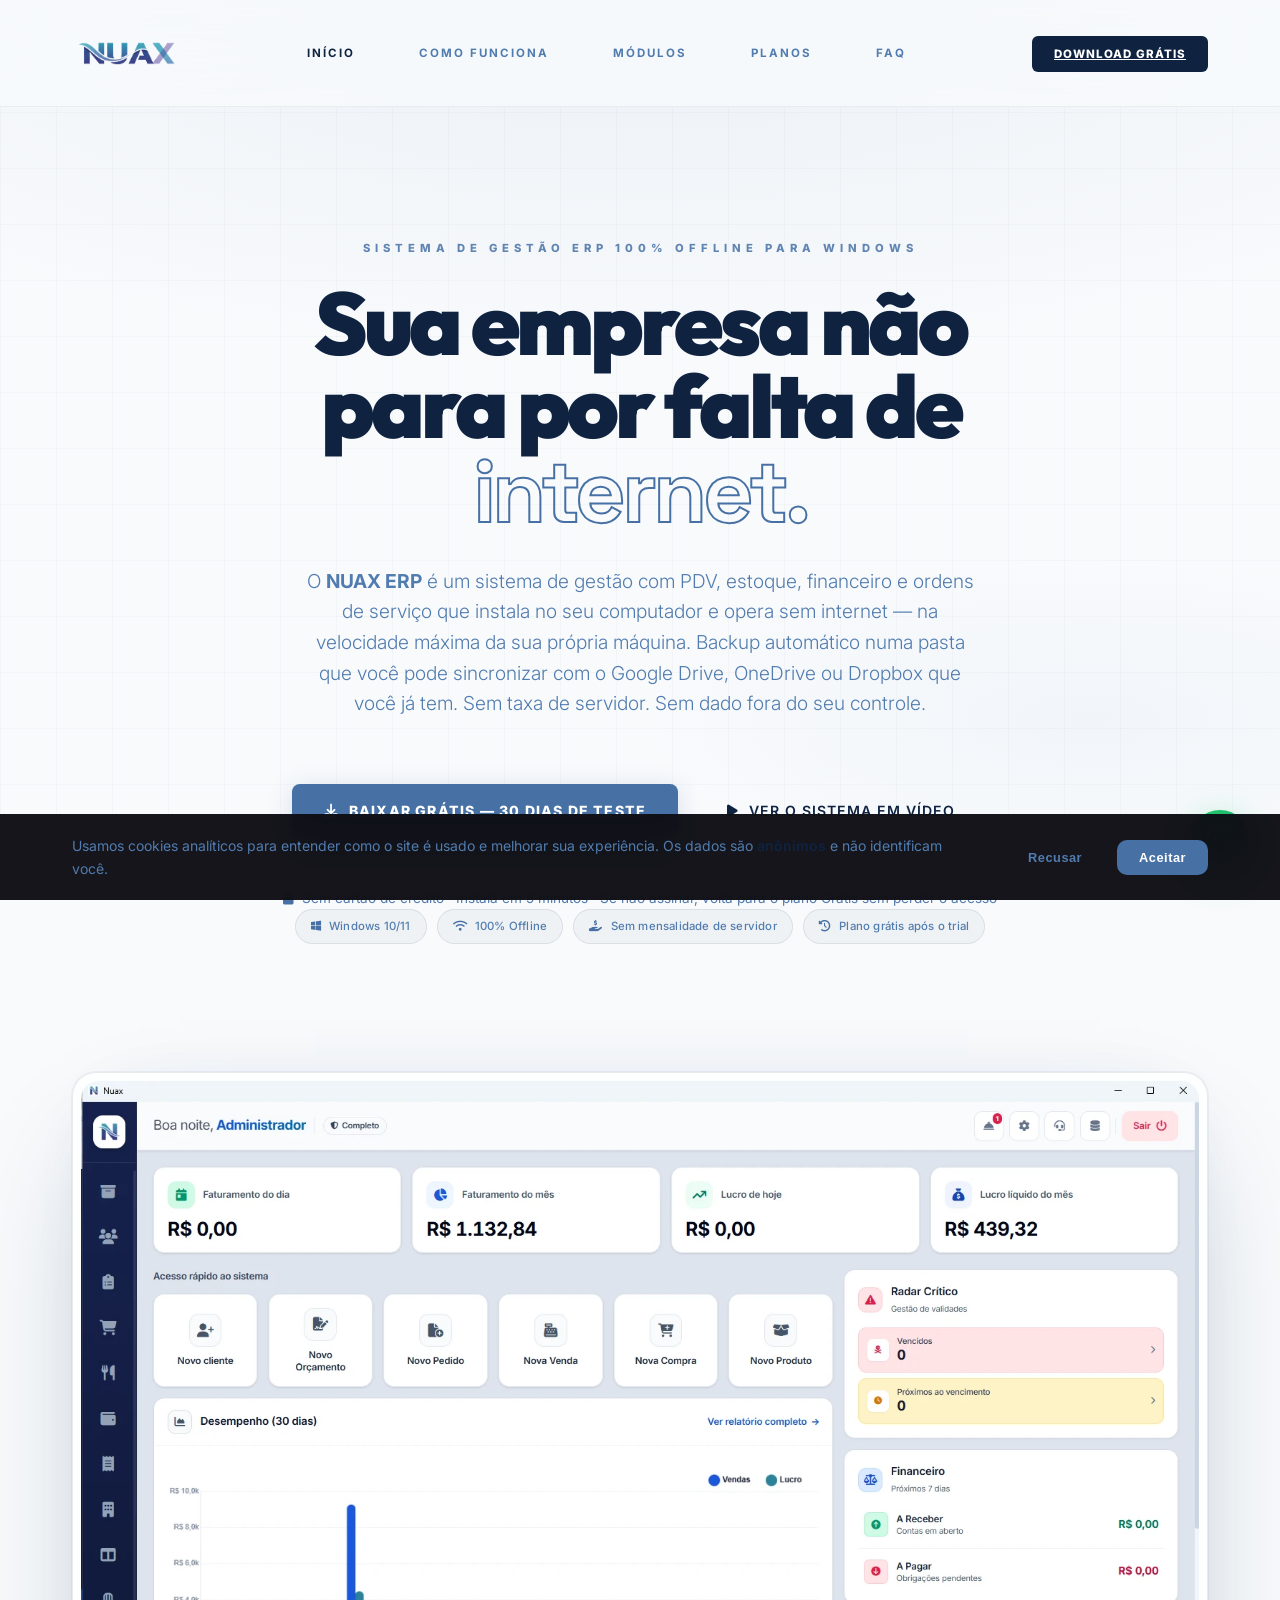
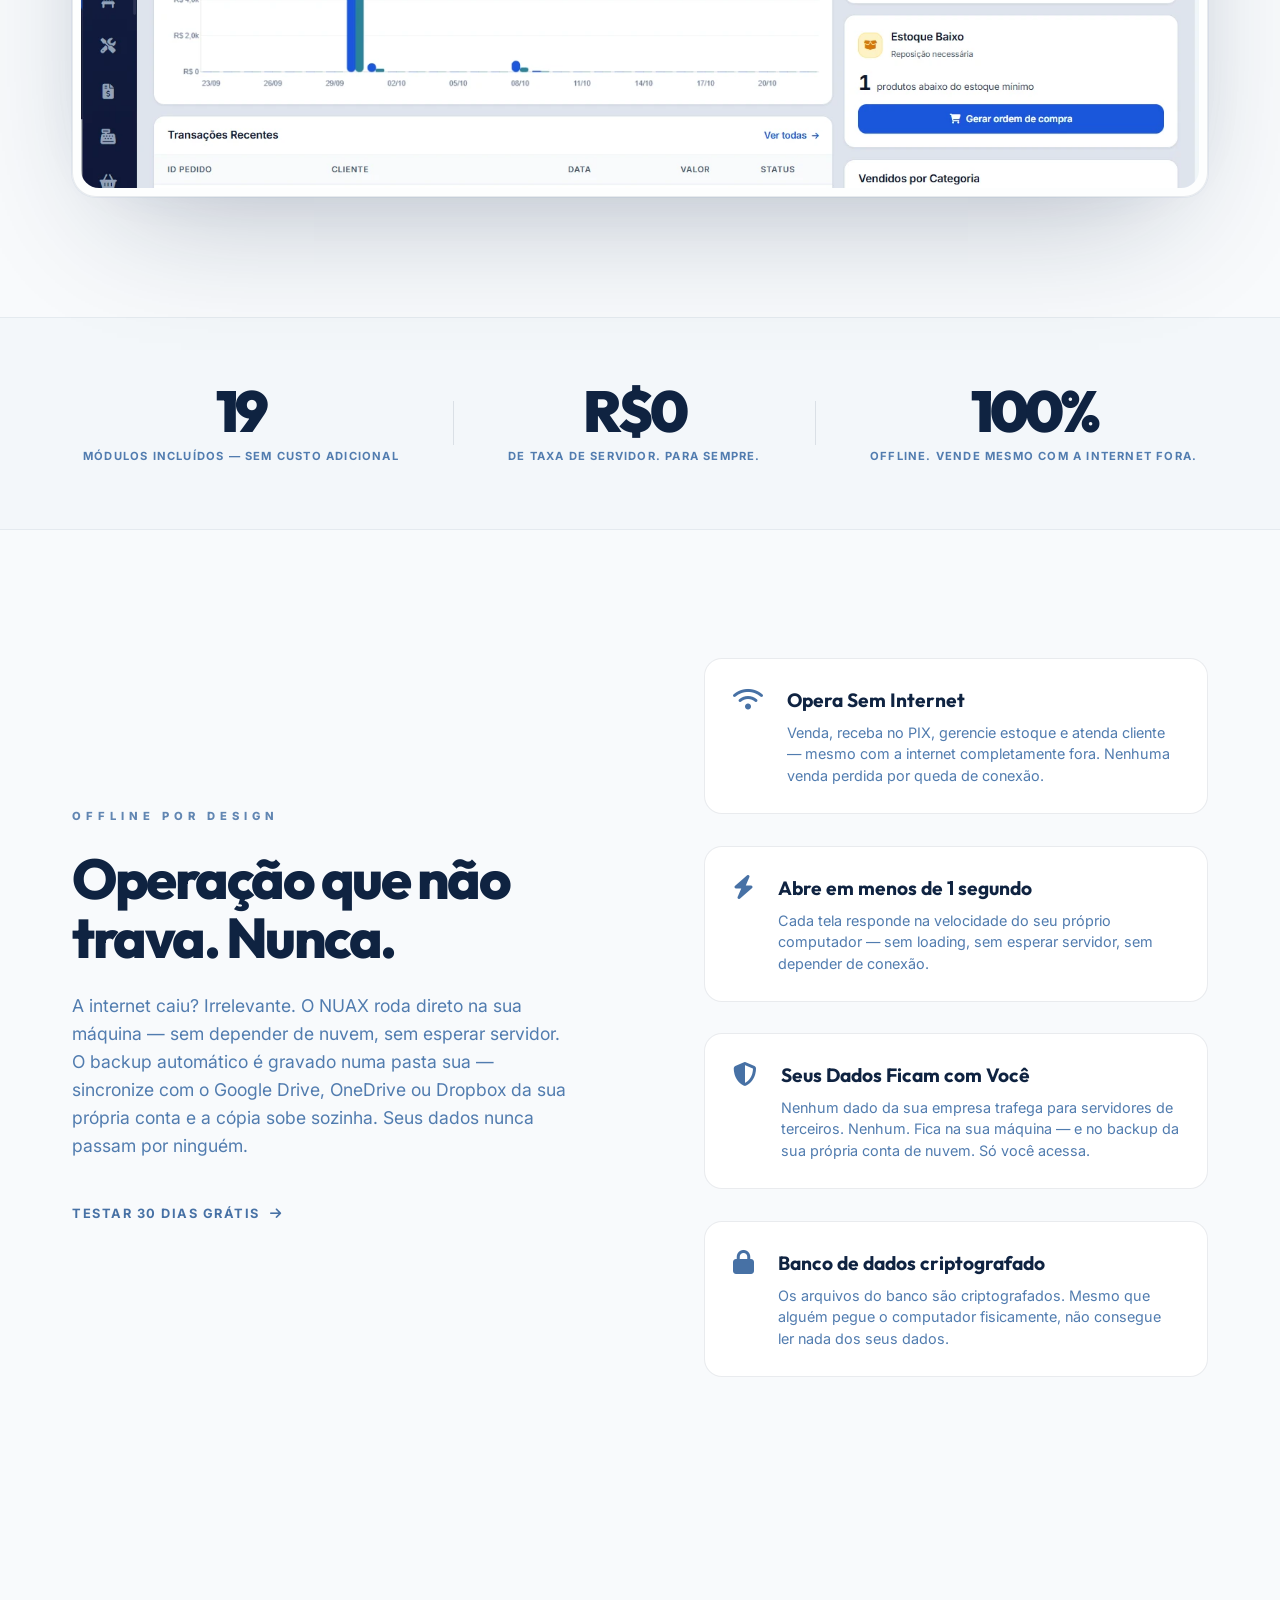
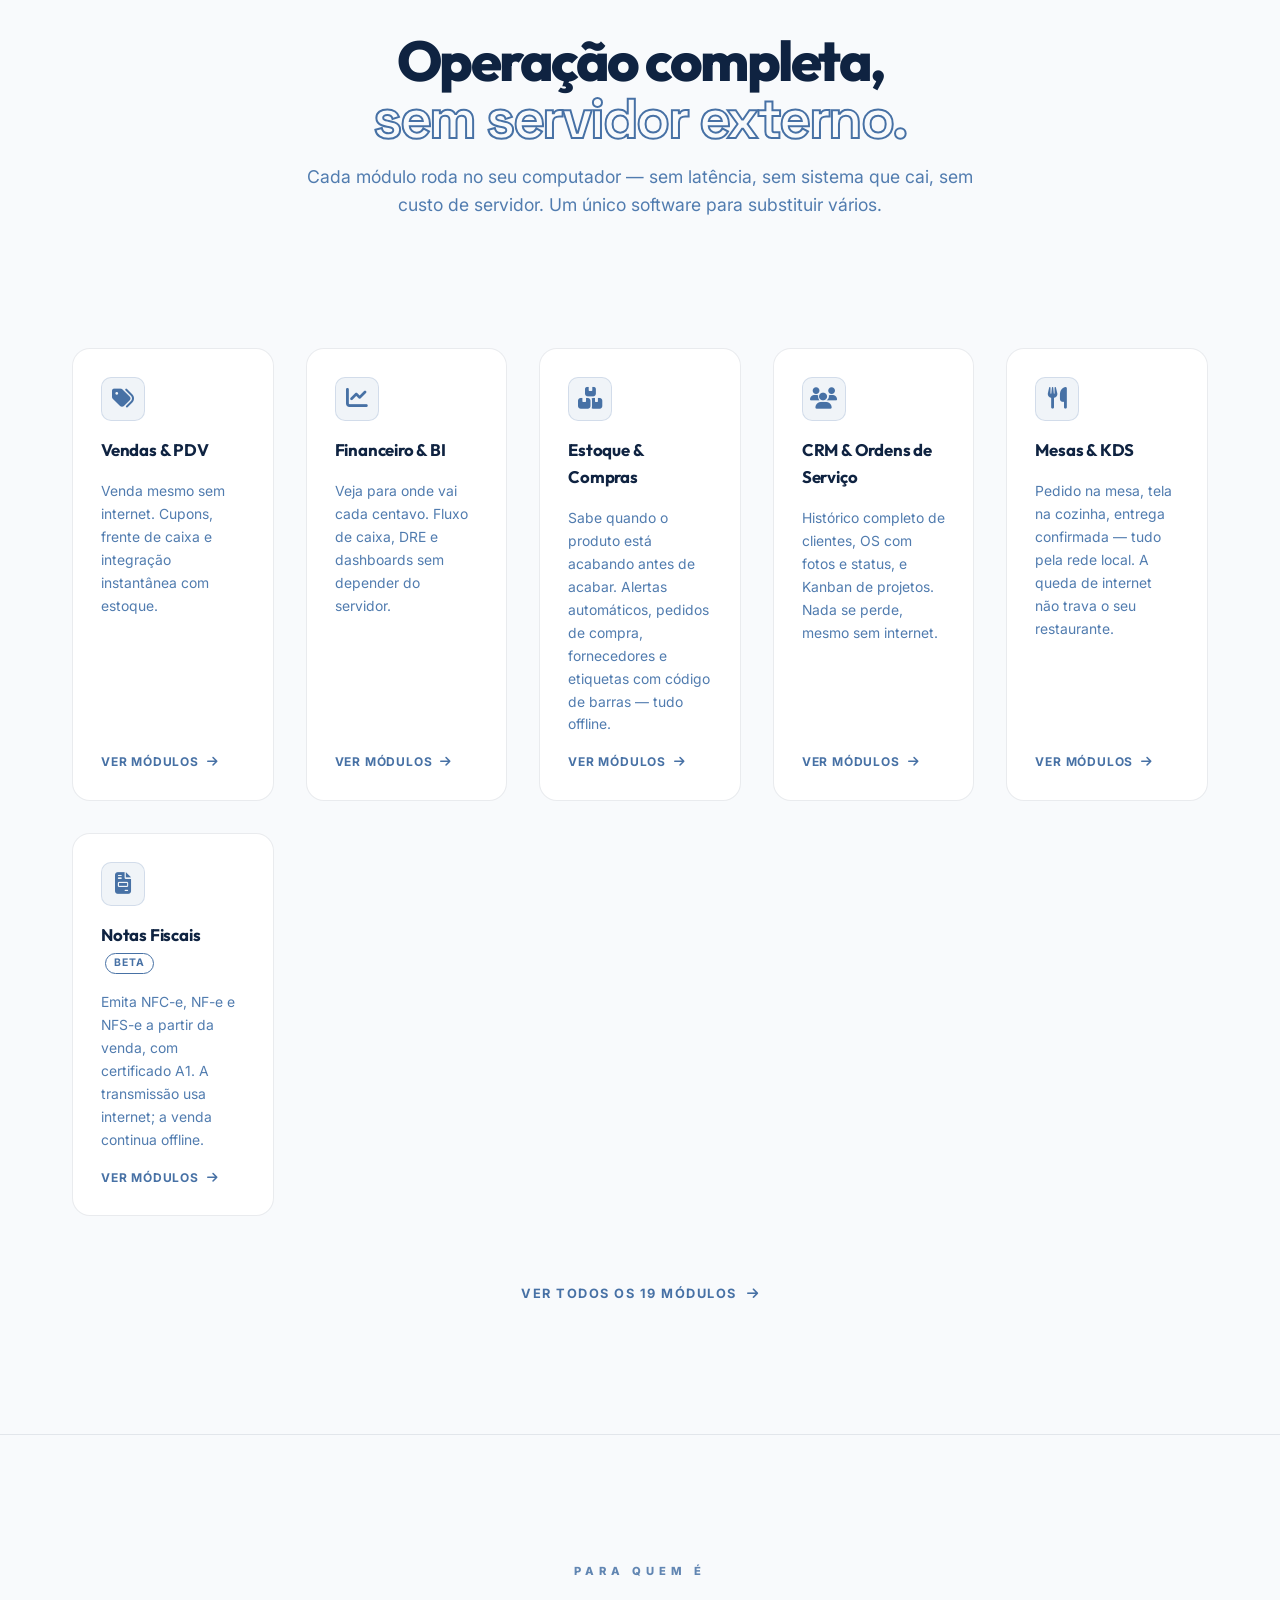
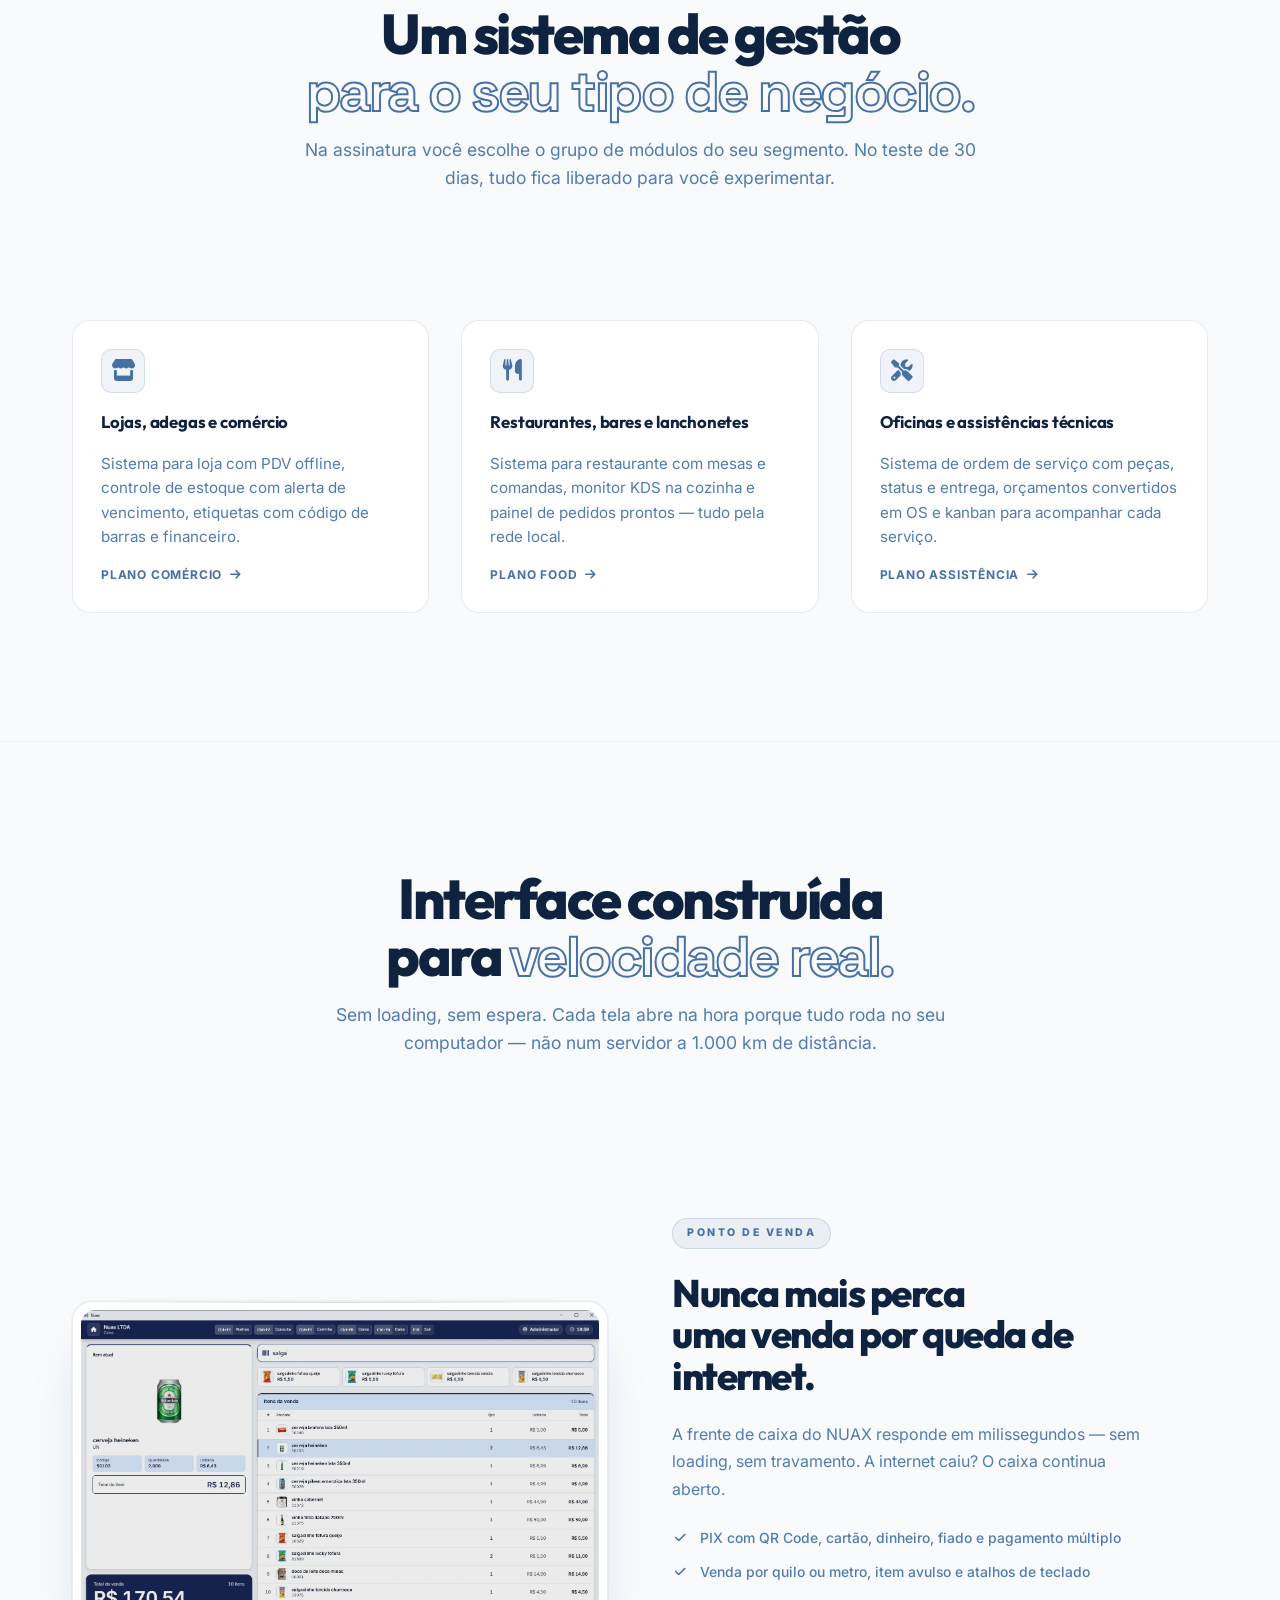
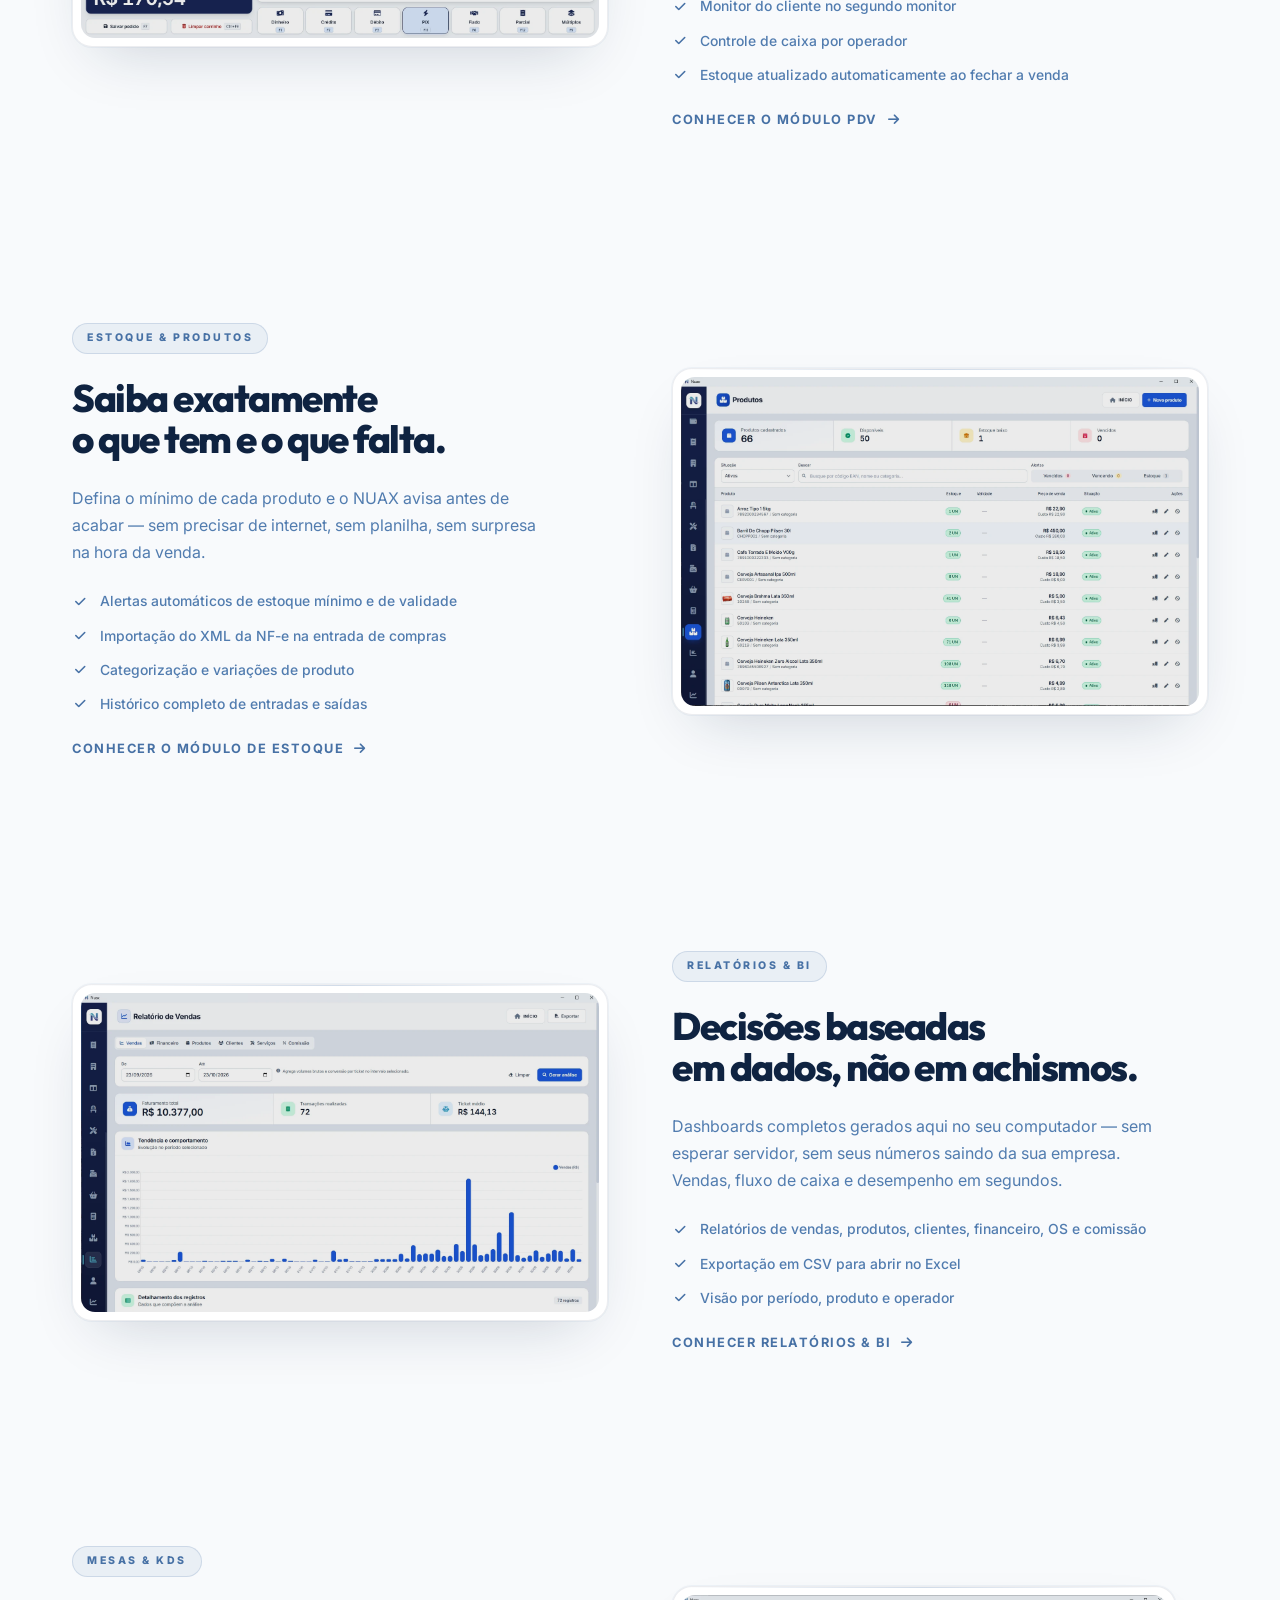
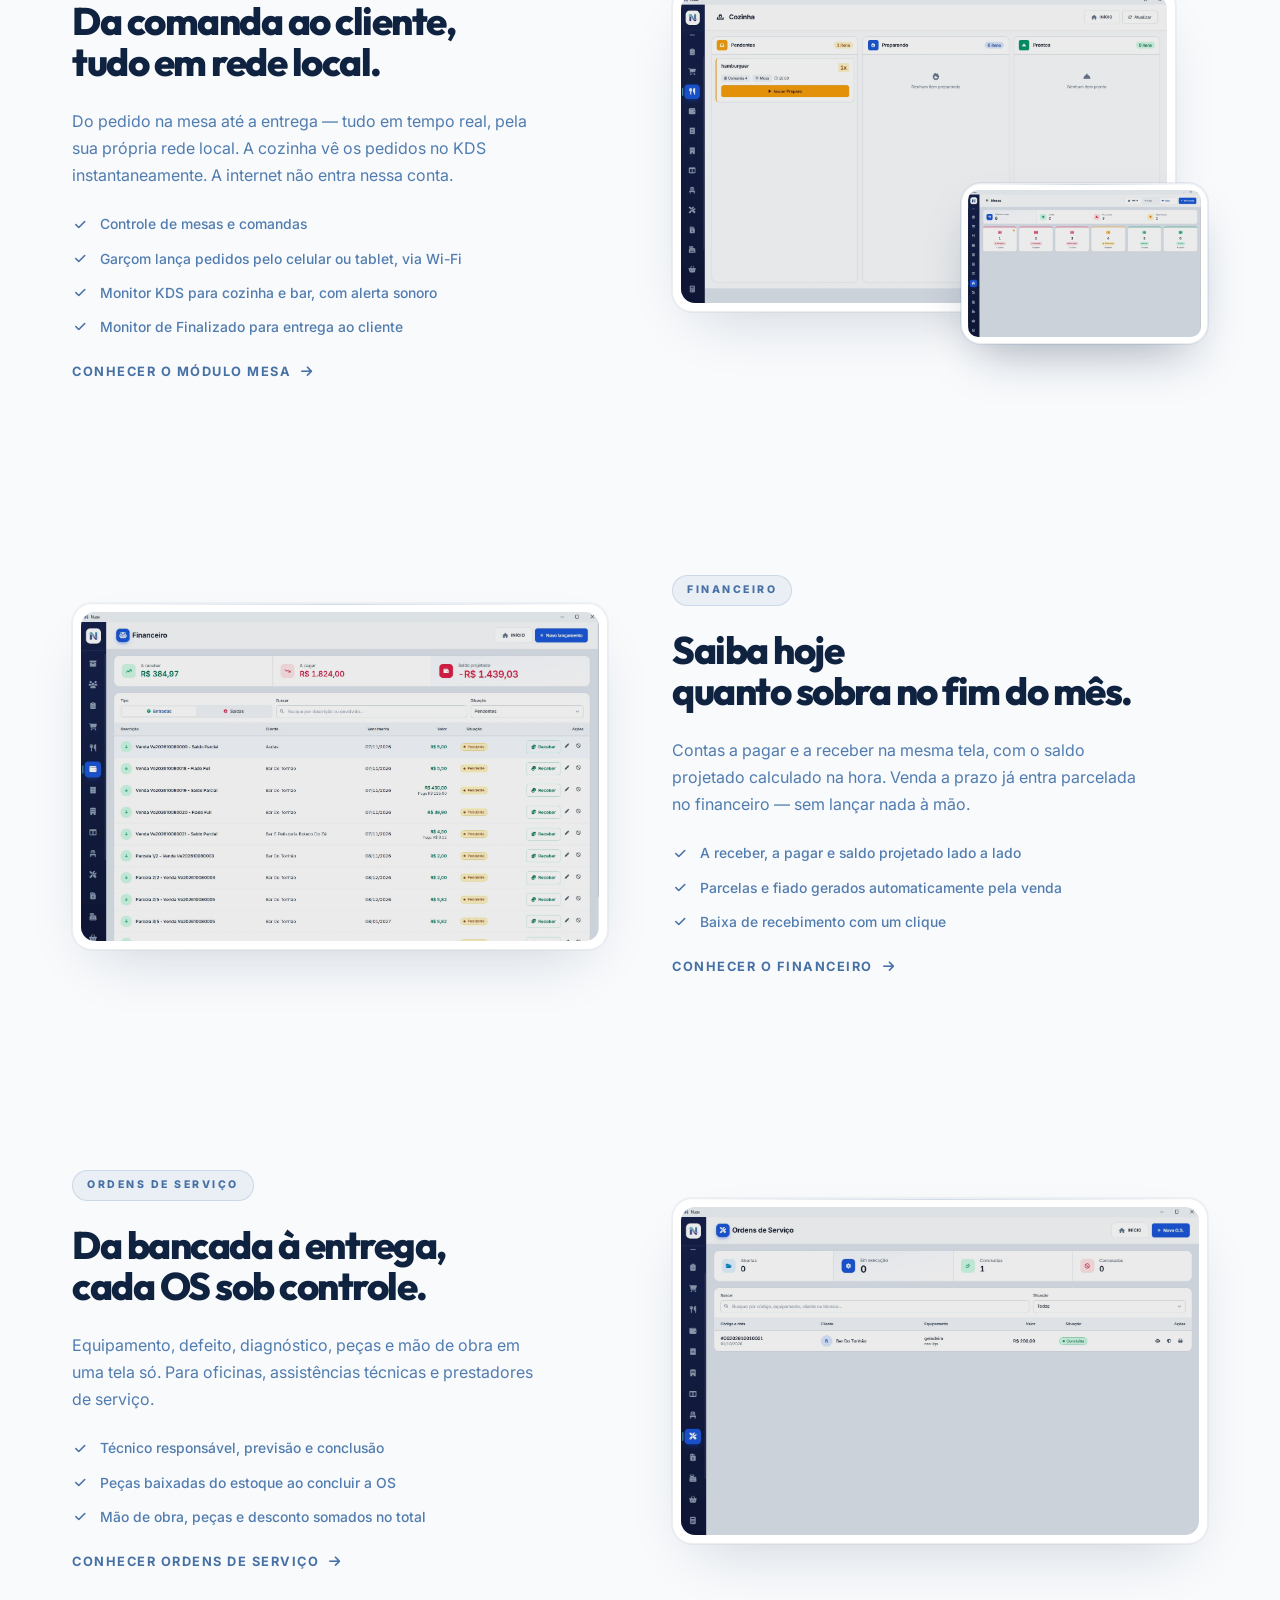
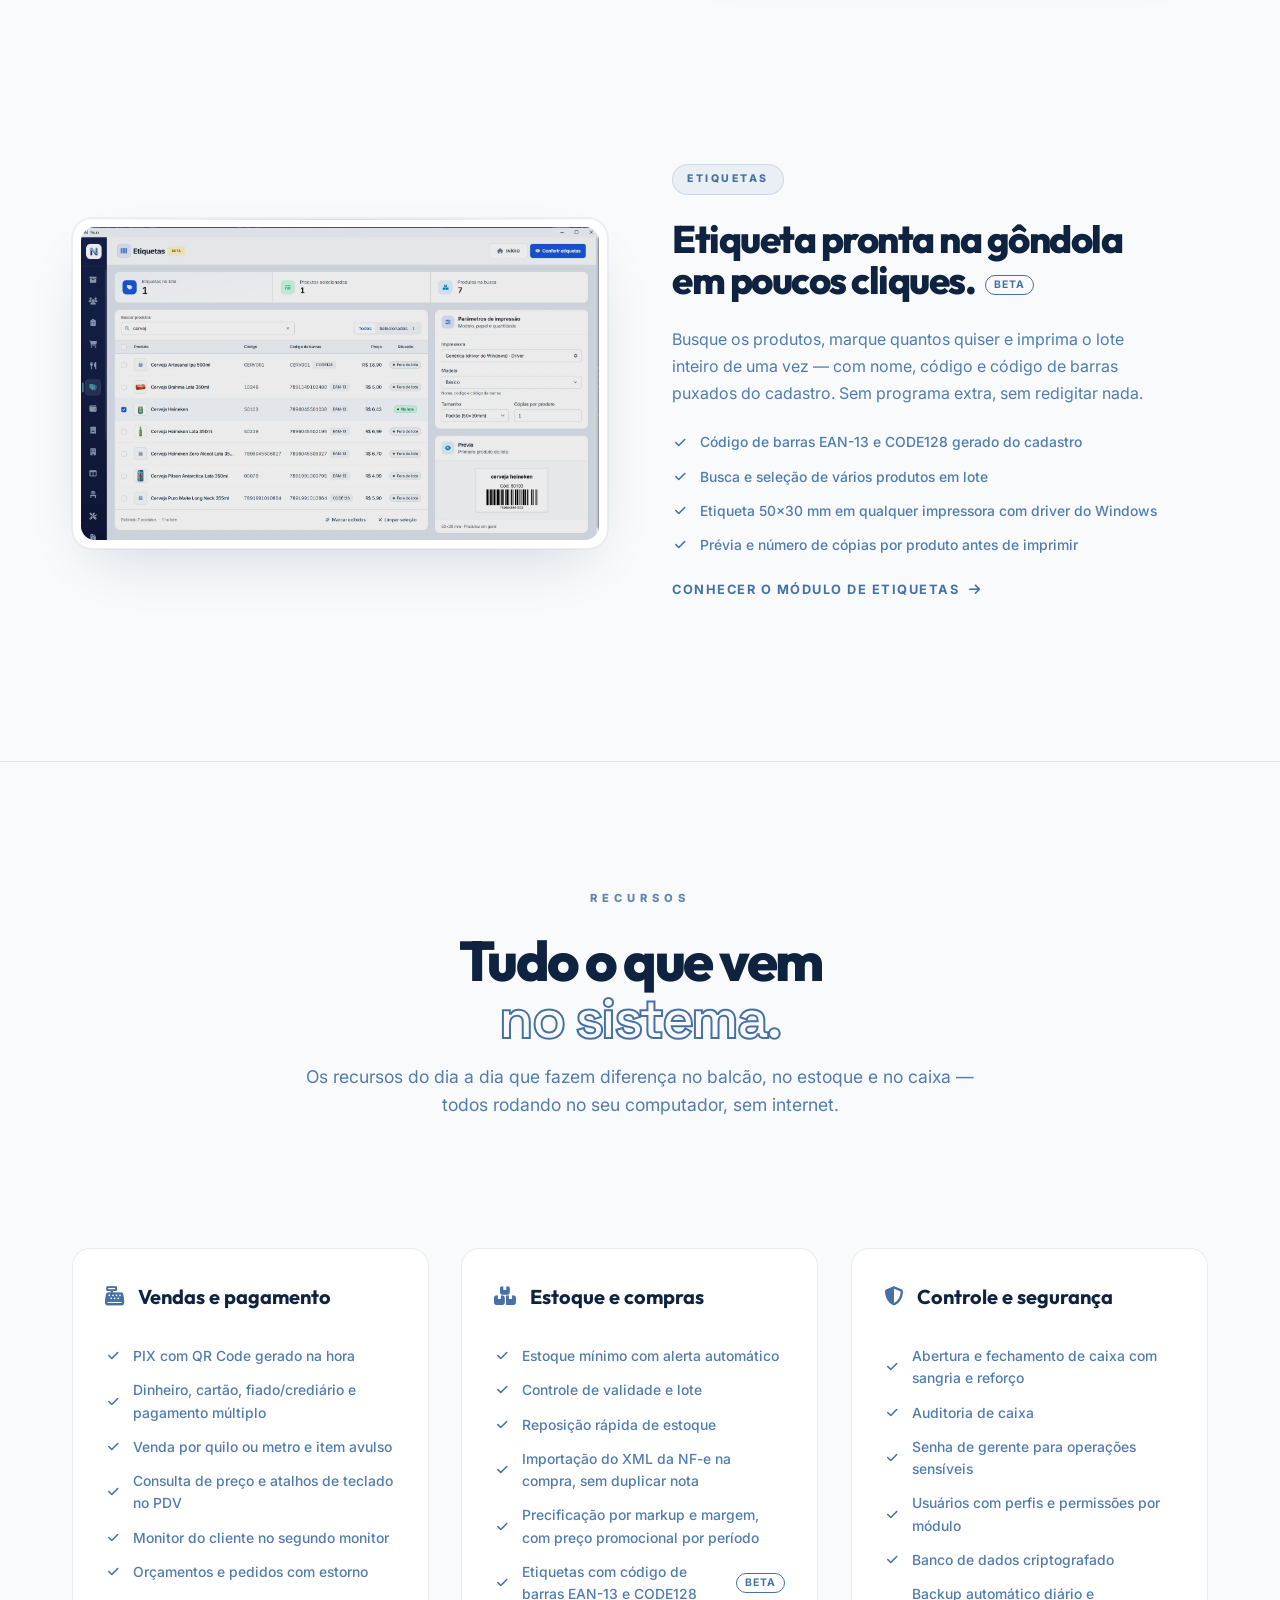
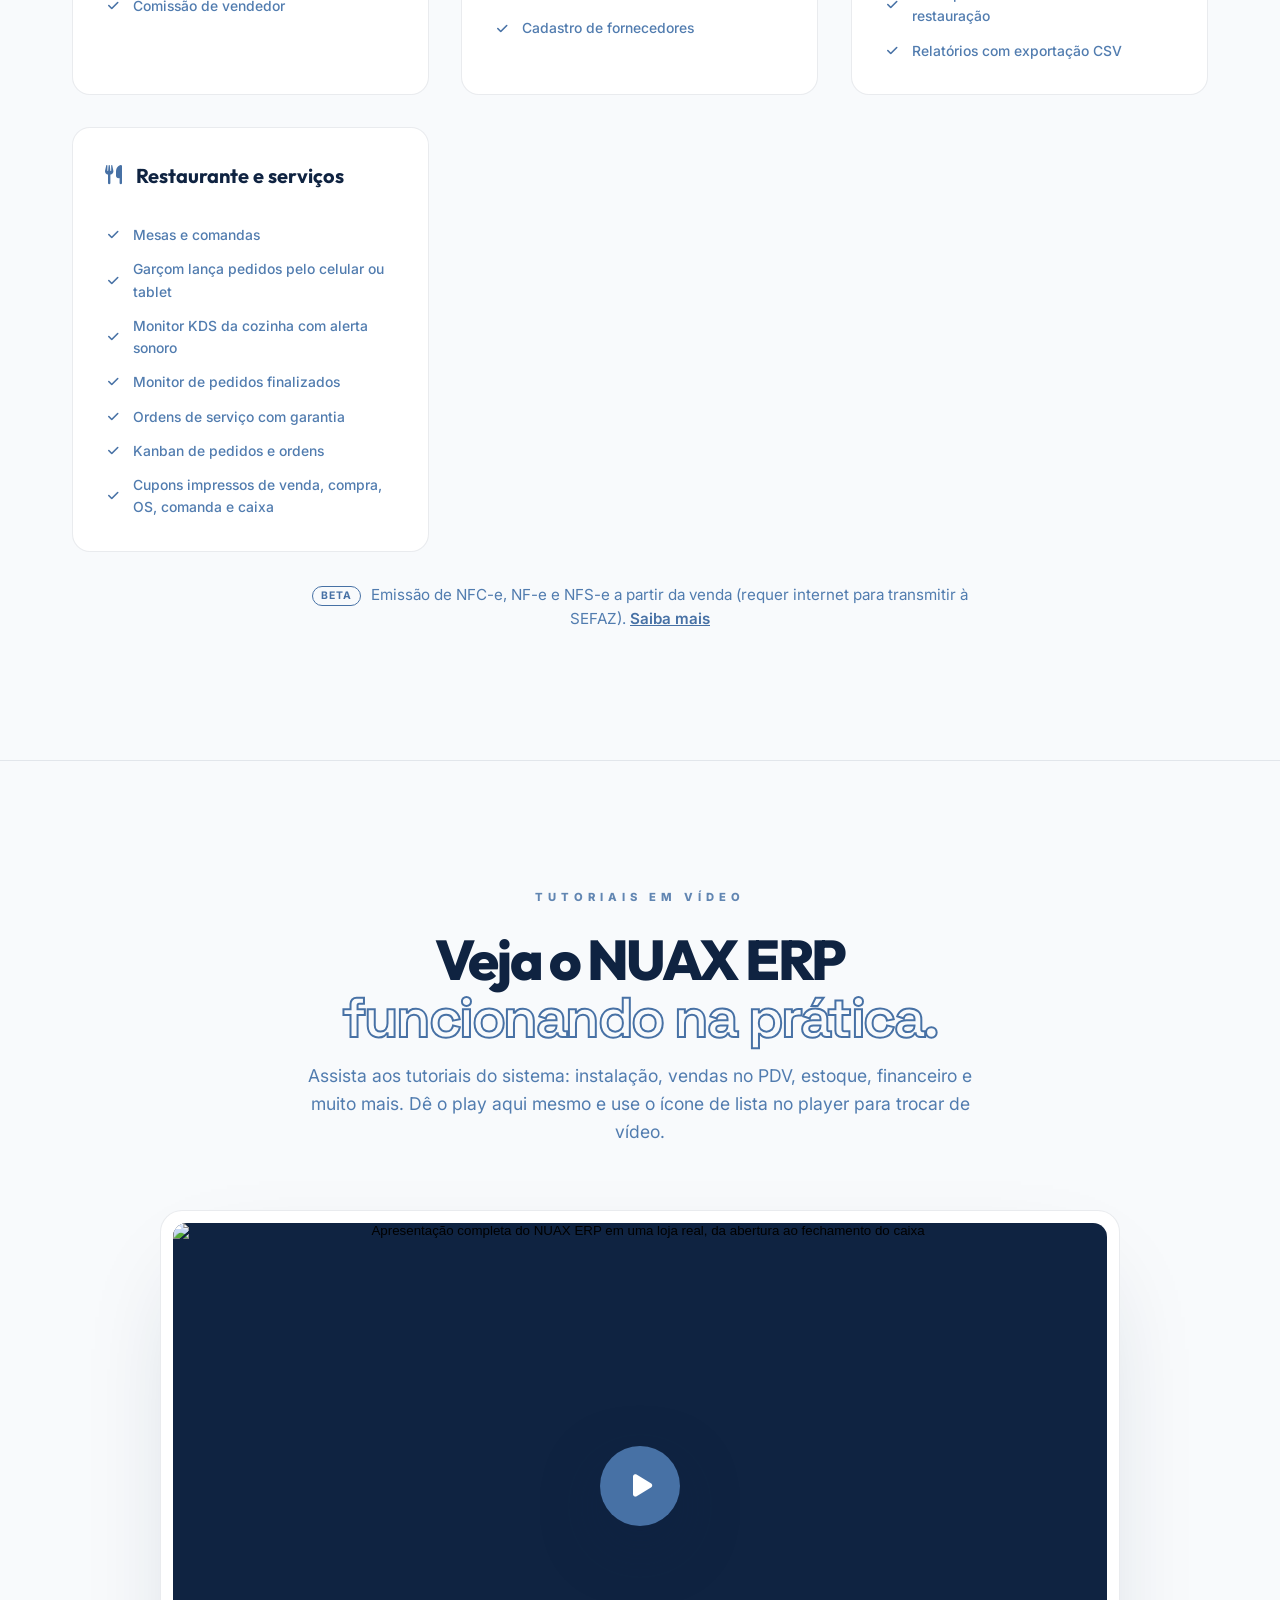
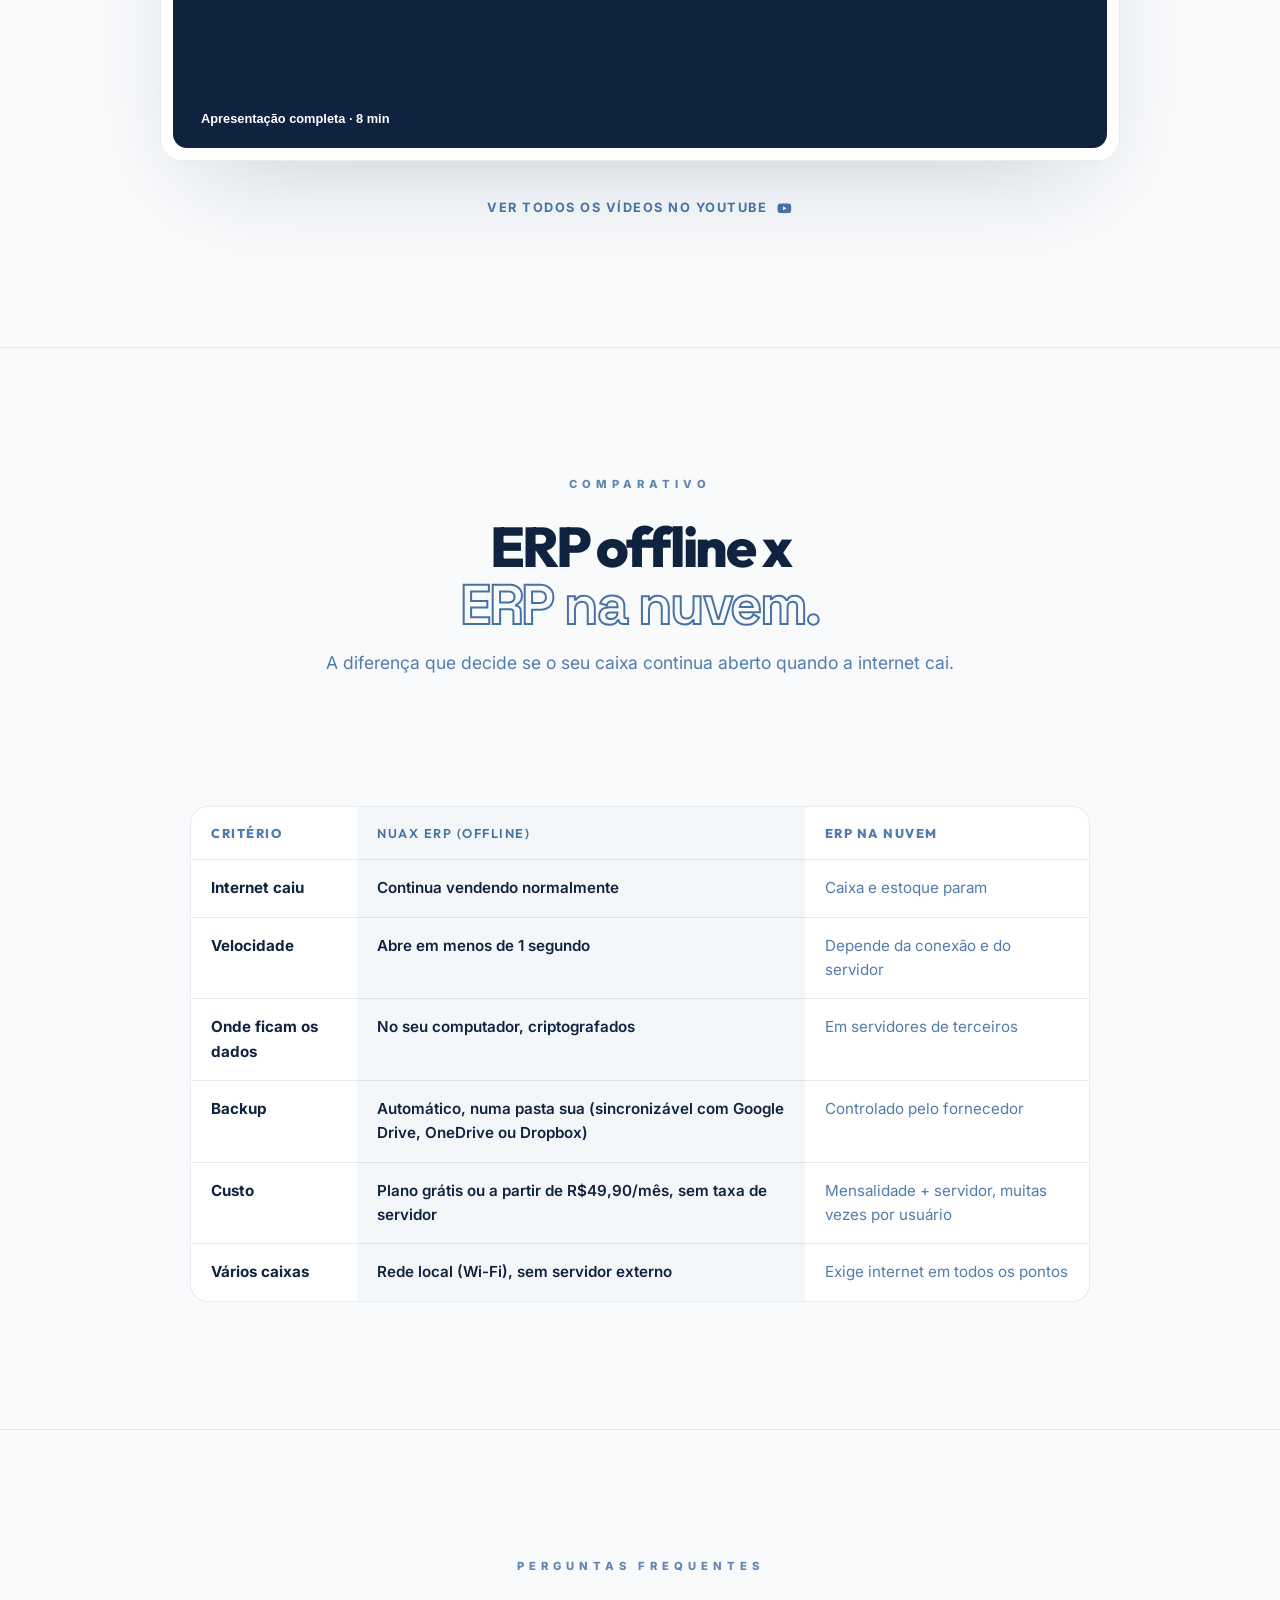
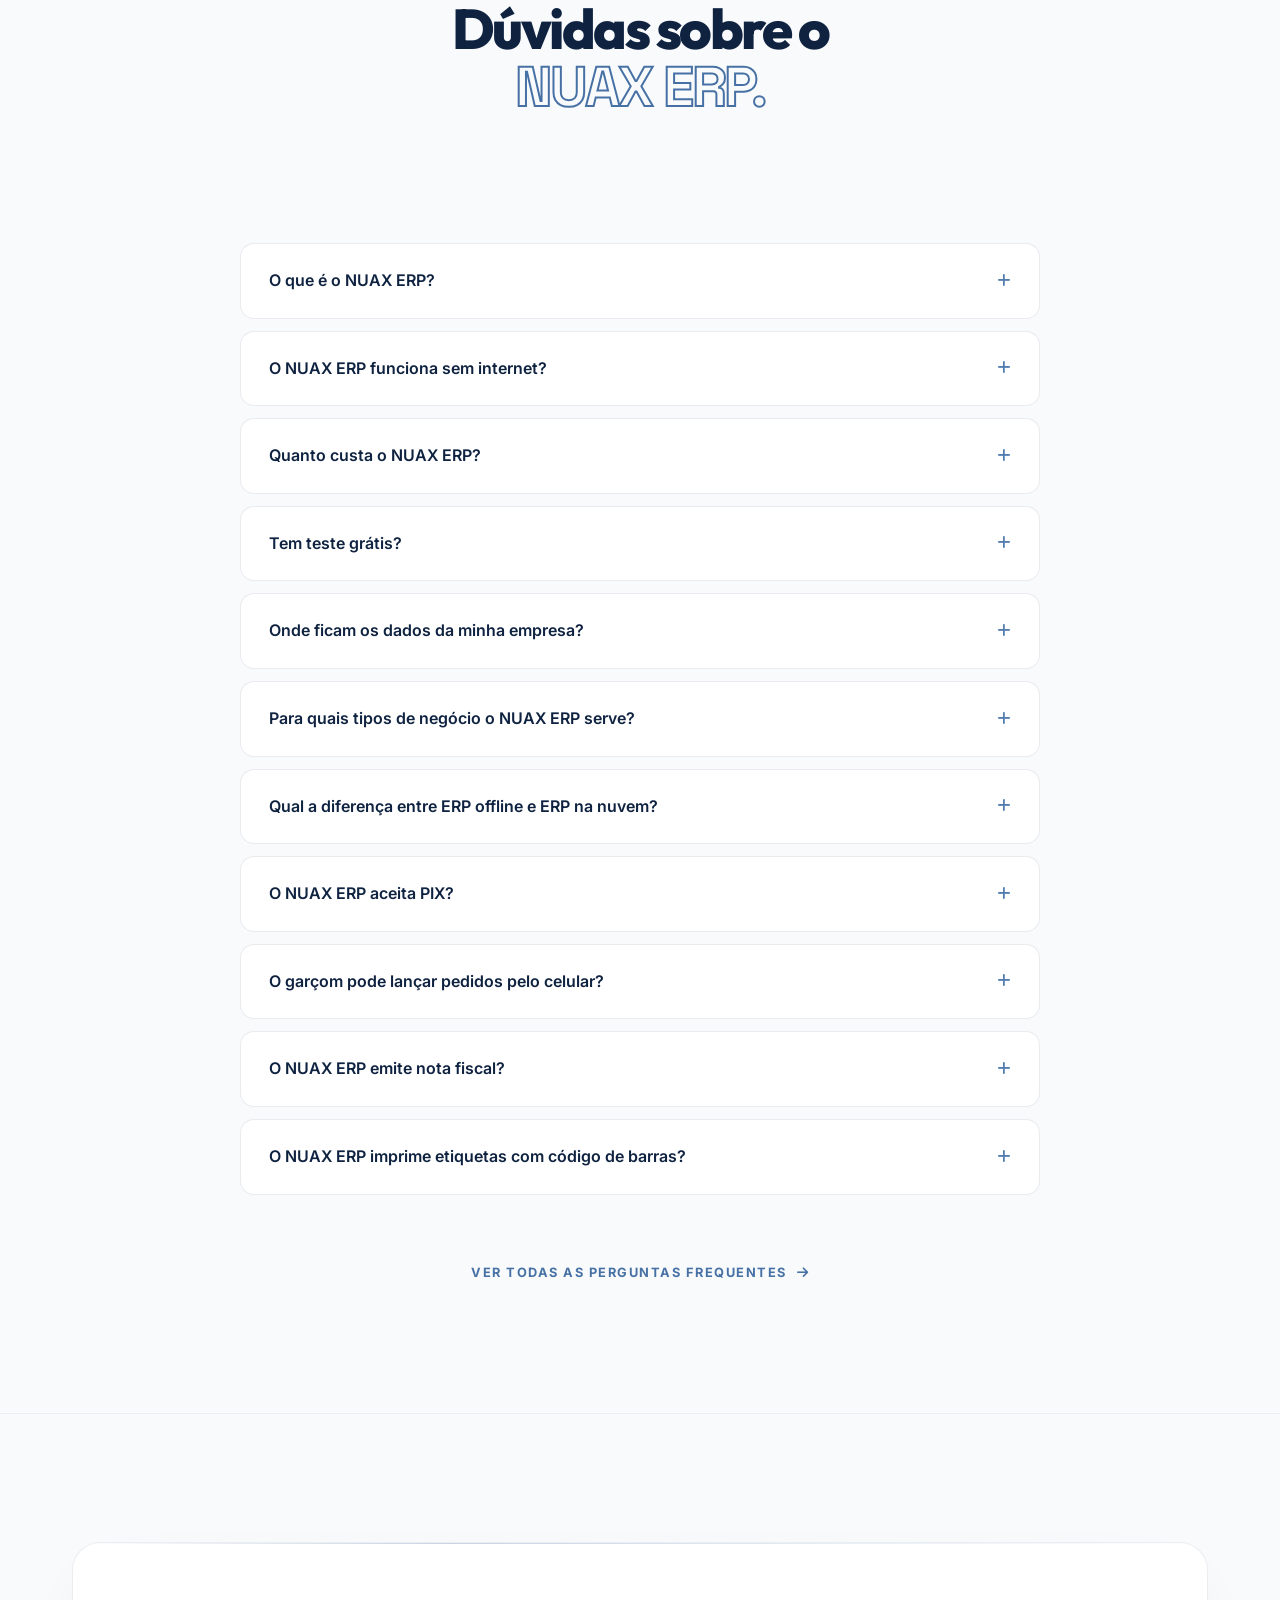
==== commit a8ee720f: "ajuste de novo layout" ====
--- a/index.html
+++ b/index.html
@@ -1,4 +1,4 @@
-<!DOCTYPE html><html lang="pt-br"><head><meta charset="UTF-8"><meta name="viewport" content="width=device-width,initial-scale=1"><title>ERP Offline para Windows | Sistema de Gestão Grátis – NUAX</title><meta name="description" content="Sistema de gestão que funciona sem internet: PDV com PIX, estoque, financeiro, OS, mesas e KDS. Plano grátis ou a partir de R$49,90/mês. Teste 30 dias."><meta name="keywords" content="ERP offline, sistema de gestão offline, sistema ERP sem internet, ERP para Windows, programa de gestão para pequenas empresas, sistema para comércio, PDV offline, frente de caixa offline, controle de estoque, sistema financeiro, ordem de serviço, sistema para restaurante, sistema com PIX, comanda no celular, monitor do cliente, emissão de NFC-e, sistema de gestão grátis, NUAX ERP"><meta name="author" content="NUAX Corp"><meta name="robots" content="index, follow, max-image-preview:large, max-snippet:-1, max-video-preview:-1"><script>function gtag(){dataLayer.push(arguments)}window.dataLayer=window.dataLayer||[],gtag("consent","default",{analytics_storage:"accepted"===localStorage.getItem("nuax_cookie_consent")?"granted":"denied",ad_storage:"denied"})</script><script async src="https://www.googletagmanager.com/gtag/js?id=G-6E8NX6RSP4"></script><script>function gtag(){dataLayer.push(arguments)}window.dataLayer=window.dataLayer||[],gtag("js",new Date),gtag("config","G-6E8NX6RSP4")</script><meta name="theme-color" content="#f8fafc"><link rel="canonical" href="https://nuax.com.br/"><link rel="icon" href="/assets/favicon.ico" sizes="any"><link rel="apple-touch-icon" href="/assets/apple-touch-icon.png"><link rel="manifest" href="/site.webmanifest"><link rel="llms-txt" href="https://nuax.com.br/llms.txt"><meta name="geo.region" content="BR-SP"><meta name="geo.placename" content="São Paulo"><meta name="geo.position" content="-23.5686278;-46.6985239"><meta name="ICBM" content="-23.5686278, -46.6985239"><meta property="og:type" content="website"><meta property="og:locale" content="pt_BR"><meta property="og:site_name" content="NUAX ERP"><meta property="og:url" content="https://nuax.com.br/"><meta property="og:title" content="ERP Offline para Windows — Sua empresa não para sem internet | NUAX"><meta property="og:description" content="Sistema de gestão 100% offline: PDV com PIX, estoque com validade, financeiro, OS, mesas, KDS e notas fiscais (beta). Plano grátis ou a partir de R$49,90/mês. Teste 30 dias sem cartão."><meta property="og:image" content="https://nuax.com.br/assets/erp/dashboard.png"><meta property="og:image:type" content="image/png"><meta property="og:image:width" content="1509"><meta property="og:image:height" content="985"><meta property="og:image:alt" content="Painel do NUAX ERP, sistema de gestão offline para Windows"><meta name="twitter:card" content="summary_large_image"><meta name="twitter:url" content="https://nuax.com.br/"><meta name="twitter:title" content="ERP Offline para Windows — Teste 30 dias grátis | NUAX"><meta name="twitter:description" content="PDV com PIX, estoque, financeiro, OS, mesas e KDS funcionando sem internet. Plano grátis ou a partir de R$49,90/mês. Sem cartão."><meta name="twitter:image" content="https://nuax.com.br/assets/erp/dashboard.png"><meta name="twitter:image:alt" content="Painel do NUAX ERP, sistema de gestão offline para Windows"><script type="application/ld+json">{
+<!DOCTYPE html><html lang="pt-br"><head><meta charset="UTF-8"><meta name="viewport" content="width=device-width,initial-scale=1"><title>ERP Offline para Windows | Sistema de Gestão Grátis – NUAX</title><meta name="description" content="Sistema de gestão que funciona sem internet: PDV com PIX, estoque, financeiro, OS, mesas e KDS. Plano grátis ou a partir de R$49,90/mês. Teste 30 dias."><meta name="keywords" content="ERP offline, sistema de gestão offline, sistema ERP sem internet, ERP para Windows, programa de gestão para pequenas empresas, sistema para comércio, PDV offline, frente de caixa offline, controle de estoque, sistema financeiro, ordem de serviço, sistema para restaurante, sistema com PIX, comanda no celular, monitor do cliente, etiquetas com código de barras, impressão de etiquetas EAN-13, emissão de NFC-e, sistema de gestão grátis, NUAX ERP"><meta name="author" content="NUAX Corp"><meta name="robots" content="index, follow, max-image-preview:large, max-snippet:-1, max-video-preview:-1"><script>function gtag(){dataLayer.push(arguments)}window.dataLayer=window.dataLayer||[],gtag("consent","default",{analytics_storage:"accepted"===localStorage.getItem("nuax_cookie_consent")?"granted":"denied",ad_storage:"denied"})</script><script async src="https://www.googletagmanager.com/gtag/js?id=G-6E8NX6RSP4"></script><script>function gtag(){dataLayer.push(arguments)}window.dataLayer=window.dataLayer||[],gtag("js",new Date),gtag("config","G-6E8NX6RSP4")</script><meta name="theme-color" content="#f8fafc"><link rel="canonical" href="https://nuax.com.br/"><link rel="icon" href="/assets/favicon.ico" sizes="any"><link rel="apple-touch-icon" href="/assets/apple-touch-icon.png"><link rel="manifest" href="/site.webmanifest"><link rel="llms-txt" href="https://nuax.com.br/llms.txt"><meta name="geo.region" content="BR-SP"><meta name="geo.placename" content="São Paulo"><meta name="geo.position" content="-23.5686278;-46.6985239"><meta name="ICBM" content="-23.5686278, -46.6985239"><meta property="og:type" content="website"><meta property="og:locale" content="pt_BR"><meta property="og:site_name" content="NUAX ERP"><meta property="og:url" content="https://nuax.com.br/"><meta property="og:title" content="ERP Offline para Windows — Sua empresa não para sem internet | NUAX"><meta property="og:description" content="Sistema de gestão 100% offline: PDV com PIX, estoque com validade, financeiro, OS, mesas, KDS e notas fiscais (beta). Plano grátis ou a partir de R$49,90/mês. Teste 30 dias sem cartão."><meta property="og:image" content="https://nuax.com.br/assets/erp/dashboard.png"><meta property="og:image:type" content="image/png"><meta property="og:image:width" content="1509"><meta property="og:image:height" content="985"><meta property="og:image:alt" content="Painel do NUAX ERP, sistema de gestão offline para Windows"><meta name="twitter:card" content="summary_large_image"><meta name="twitter:url" content="https://nuax.com.br/"><meta name="twitter:title" content="ERP Offline para Windows — Teste 30 dias grátis | NUAX"><meta name="twitter:description" content="PDV com PIX, estoque, financeiro, OS, mesas e KDS funcionando sem internet. Plano grátis ou a partir de R$49,90/mês. Sem cartão."><meta name="twitter:image" content="https://nuax.com.br/assets/erp/dashboard.png"><meta name="twitter:image:alt" content="Painel do NUAX ERP, sistema de gestão offline para Windows"><script type="application/ld+json">{
       "@context": "https://schema.org",
       "@graph": [
         {
@@ -40,7 +40,7 @@
           "description": "O NUAX ERP é um sistema de gestão empresarial 100% offline para Windows 10 e 11, feito no Brasil pela NUAX Corp, com PDV, estoque, financeiro, ordens de serviço, mesas e KDS; plano grátis para sempre e planos pagos a partir de R$49,90/mês.",
           "inLanguage": "pt-BR",
           "datePublished": "2025-01-01",
-          "dateModified": "2026-10-09",
+          "dateModified": "2026-10-23",
           "isPartOf": { "@id": "https://nuax.com.br/#website" },
           "about": { "@id": "https://nuax.com.br/#software" },
           "primaryImageOfPage": { "@type": "ImageObject", "url": "https://nuax.com.br/assets/erp/dashboard.png", "width": 1509, "height": 985 },
@@ -73,7 +73,8 @@
             "https://nuax.com.br/assets/erp/comandas.png",
             "https://nuax.com.br/assets/erp/kanban.png",
             "https://nuax.com.br/assets/erp/clientes.png",
-            "https://nuax.com.br/assets/erp/precificacao.png"
+            "https://nuax.com.br/assets/erp/precificacao.png",
+            "https://nuax.com.br/assets/erp/etiqueta.png"
           ],
           "featureList": [
             "Funciona 100% offline, sem internet",
@@ -90,7 +91,7 @@
             "Clientes e CRM, compras e fornecedores",
             "Kanban de pedidos e ordens",
             "Mesas e comandas com lançamento pelo celular do garçom e monitor KDS de cozinha",
-            "Etiquetas com código de barras",
+            "Etiquetas com código de barras EAN-13 e CODE128, impressão em lote e prévia (beta)",
             "Cupons impressos de venda, compra, OS, comanda e caixa",
             "Relatórios e dashboards gerados localmente, com exportação CSV",
             "Vários caixas em rede local, sem servidor externo",
@@ -105,7 +106,7 @@
               "name": "Plano Grátis",
               "price": "0",
               "priceCurrency": "BRL",
-              "description": "Grátis para sempre: vendas, financeiro e clientes (até 50 clientes e 100 produtos).",
+              "description": "Grátis para sempre: vendas, financeiro e clientes (até 100 clientes e 200 produtos).",
               "availability": "https://schema.org/InStock",
               "url": "https://nuax.com.br/erp/planos.html"
             },
@@ -115,7 +116,7 @@
               "price": "49.90",
               "priceCurrency": "BRL",
               "priceValidUntil": "2026-12-31",
-              "description": "A partir de R$49,90/mês por computador. 30 dias de teste grátis, sem cartão de crédito.",
+              "description": "A partir de R$49,90/mês por computador (Base R$49,90, Comércio R$69,90, Assistência R$79,90, Food R$89,90). Assinando até 31/12/2026, o valor de lançamento vale para sempre. 30 dias de teste grátis, sem cartão de crédito.",
               "availability": "https://schema.org/InStock",
               "url": "https://nuax.com.br/erp/planos.html",
               "priceSpecification": { "@type": "UnitPriceSpecification", "price": "49.90", "priceCurrency": "BRL", "billingDuration": "P1M", "unitText": "mês" }
@@ -141,15 +142,16 @@
           "mainEntity": [
             { "@type": "Question", "name": "O que é o NUAX ERP?", "acceptedAnswer": { "@type": "Answer", "text": "O NUAX ERP é um sistema de gestão empresarial 100% offline para Windows 10 e 11, feito no Brasil pela NUAX Corp, com PDV, estoque, financeiro, ordens de serviço, mesas e KDS. Tem plano grátis para sempre e planos pagos a partir de R$49,90/mês." } },
             { "@type": "Question", "name": "O NUAX ERP funciona sem internet?", "acceptedAnswer": { "@type": "Answer", "text": "Sim, 100%. Vendas, PDV, estoque, financeiro e ordens de serviço funcionam offline. A internet é opcional e serve apenas para o backup na sua nuvem pessoal e para checar atualizações." } },
-            { "@type": "Question", "name": "Quanto custa o NUAX ERP?", "acceptedAnswer": { "@type": "Answer", "text": "Há um plano grátis para sempre (até 50 clientes e 100 produtos) e planos pagos a partir de R$49,90/mês por computador. Não há taxa de implantação, de servidor ou por usuário." } },
-            { "@type": "Question", "name": "Tem teste grátis?", "acceptedAnswer": { "@type": "Answer", "text": "Sim. São 30 dias com todos os módulos liberados, sem cartão de crédito. Se não assinar, o sistema continua no plano grátis, sem perder dados." } },
+            { "@type": "Question", "name": "Quanto custa o NUAX ERP?", "acceptedAnswer": { "@type": "Answer", "text": "Há um plano grátis para sempre (até 100 clientes e 200 produtos) e planos pagos por computador: Base R$49,90, Comércio R$69,90, Assistência R$79,90 e Food R$89,90 por mês. Na promoção de lançamento, quem assinar até 31/12/2026 paga o valor de lançamento para sempre. Não há taxa de implantação, de servidor ou por usuário." } },
+            { "@type": "Question", "name": "Tem teste grátis?", "acceptedAnswer": { "@type": "Answer", "text": "Sim. São 30 dias grátis com todos os módulos liberados, sem cartão de crédito. Após os 30 dias, se não quiser assinar, seu acesso volta para o plano Grátis automaticamente — você não perde o acesso nem os seus dados." } },
             { "@type": "Question", "name": "Onde ficam os dados da minha empresa?", "acceptedAnswer": { "@type": "Answer", "text": "No seu computador ou na sua rede local, em banco de dados criptografado. O backup automático é gravado numa pasta que você escolhe; se ela estiver sincronizada com o Google Drive, OneDrive ou Dropbox, a cópia vai para a sua nuvem, sem passar pelos servidores da NUAX." } },
             { "@type": "Question", "name": "Para quais tipos de negócio o NUAX ERP serve?", "acceptedAnswer": { "@type": "Answer", "text": "Lojas de varejo e atacado, adegas e conveniências, restaurantes, bares e lanchonetes, oficinas mecânicas, assistências técnicas e prestadores de serviço." } },
             { "@type": "Question", "name": "Qual a diferença entre ERP offline e ERP na nuvem?", "acceptedAnswer": { "@type": "Answer", "text": "O ERP offline roda no seu computador: não para quando a internet cai, responde na velocidade da máquina e não cobra servidor. O ERP na nuvem depende de conexão o tempo todo e guarda seus dados em servidores de terceiros." } },
             { "@type": "Question", "name": "O NUAX ERP aceita PIX?", "acceptedAnswer": { "@type": "Answer", "text": "Sim. O PDV gera o QR Code PIX da sua chave na hora da venda, junto com dinheiro, cartão, fiado/crediário e pagamento dividido em várias formas." } },
             { "@type": "Question", "name": "O garçom pode lançar pedidos pelo celular?", "acceptedAnswer": { "@type": "Answer", "text": "Sim. Pelo navegador do celular ou tablet conectado ao Wi-Fi da loja, o garçom abre mesas e lança comandas, que chegam na hora ao monitor KDS da cozinha. Não precisa de internet, só da rede local." } },
-            { "@type": "Question", "name": "O NUAX ERP emite nota fiscal?", "acceptedAnswer": { "@type": "Answer", "text": "Sim, em versão beta: emissão de NFC-e, NF-e e NFS-e a partir da venda, com certificado A1, direto na SEFAZ ou por integradores (Focus NFe e Notaas). A transmissão da nota exige internet; as vendas continuam funcionando offline. O módulo é liberado sob consulta." } }
+            { "@type": "Question", "name": "O NUAX ERP emite nota fiscal?", "acceptedAnswer": { "@type": "Answer", "text": "Sim, em versão beta: emissão de NFC-e, NF-e e NFS-e a partir da venda, com certificado A1, direto na SEFAZ ou por integradores (Focus NFe e Notaas). A transmissão da nota exige internet; as vendas continuam funcionando offline. O módulo é liberado sob consulta." } },
+            { "@type": "Question", "name": "O NUAX ERP imprime etiquetas com código de barras?", "acceptedAnswer": { "@type": "Answer", "text": "Sim, em versão beta. Você busca os produtos, seleciona vários de uma vez e imprime etiquetas de 50×30 mm com nome, código e código de barras EAN-13 ou CODE128, com prévia e número de cópias por produto. Funciona offline, em qualquer impressora com driver do Windows." } }
           ]
         }
       ]
-    }</script><link rel="preload" as="image" href="assets/erp/dashboard.webp" type="image/webp" fetchpriority="high"><link rel="preconnect" href="https://fonts.googleapis.com"><link rel="preconnect" href="https://fonts.gstatic.com" crossorigin><link href="https://fonts.googleapis.com/css2?family=Inter:wght@300;400;500;600;700&family=Outfit:wght@400;600;800;900&family=Space+Grotesk:wght@400;600;700&display=swap" rel="stylesheet"><link rel="preload" as="style" href="https://cdnjs.cloudflare.com/ajax/libs/font-awesome/6.5.1/css/all.min.css"><link rel="stylesheet" href="https://cdnjs.cloudflare.com/ajax/libs/font-awesome/6.5.1/css/all.min.css" media="print" onload='this.media="all"'><noscript><link rel="stylesheet" href="https://cdnjs.cloudflare.com/ajax/libs/font-awesome/6.5.1/css/all.min.css"></noscript><link rel="stylesheet" href="styles.css?v=c0f6c0c6"></head><body class="luxury-theme"><a href="#main-content" class="skip-link">Pular para o conteúdo principal</a><div class="mesh-gradient"></div><header class="header-main" id="navbar"><div class="wrap header-flex"><div class="brand"><a href="index.html" aria-label="NUAX ERP — página inicial"><img src="assets/nuax-nome-transparente.png" alt="NUAX ERP" class="brand-img" width="84" height="32"></a></div><nav class="nav-desktop" aria-label="Navegação principal"><a href="index.html" class="nav-link" aria-current="page">Início</a> <a href="erp/como-funciona.html" class="nav-link">Como Funciona</a> <a href="erp/modulos.html" class="nav-link">Módulos</a> <a href="erp/planos.html" class="nav-link">Planos</a> <a href="erp/faq.html" class="nav-link">FAQ</a></nav><div class="actions"><a href="erp/download.html" class="btn-premium">Download Grátis</a> <button class="mobile-menu-btn" id="mobileMenuBtn" aria-label="Abrir menu"><span></span><span></span><span></span></button></div></div><div class="mobile-nav" id="mobileNav" role="navigation" aria-label="Menu mobile"><a href="index.html" class="mobile-nav-link" aria-current="page">Início</a> <a href="erp/como-funciona.html" class="mobile-nav-link">Como Funciona</a> <a href="erp/modulos.html" class="mobile-nav-link">Módulos</a> <a href="erp/planos.html" class="mobile-nav-link">Planos</a> <a href="erp/faq.html" class="mobile-nav-link">FAQ</a> <a href="erp/download.html" class="btn-premium mobile-cta">Download Grátis</a></div></header><main id="main-content"><section id="hero-premium" aria-label="Apresentação do NUAX ERP"><div class="wrap text-center"><div class="hero-header mx-auto reveal-up"><h1 class="massive-title"><span class="reveal-text hero-kicker">Sistema de gestão ERP 100% offline para Windows</span>Sua empresa não<br>para por falta de<br><span class="accent-stroke">internet.</span></h1><p class="hero-subtitle mx-auto">O <strong>NUAX ERP</strong> é um sistema de gestão com PDV, estoque, financeiro e ordens de serviço que instala no seu computador e opera sem internet — na velocidade máxima da sua própria máquina. Backup automático numa pasta que você pode sincronizar com o Google Drive, OneDrive ou Dropbox que você já tem. Sem taxa de servidor. Sem dado fora do seu controle.</p><div class="hero-cta-group"><a href="erp/download.html" class="btn-hero-primary" data-cta="hero"><i class="fa-solid fa-download" aria-hidden="true"></i> Baixar Grátis — 30 dias de teste </a><a href="#videos" class="btn-hero-secondary" data-cta="hero-video"><i class="fa-solid fa-play" aria-hidden="true"></i> Ver o sistema em vídeo</a></div><p class="cta-microcopy"><i class="fa-solid fa-lock" aria-hidden="true"></i> Sem cartão de crédito · Instala em 5 minutos · Se não assinar, continua grátis</p><div class="hero-trust-badges" role="list"><span class="trust-badge" role="listitem"><i class="fa-brands fa-windows" aria-hidden="true"></i> Windows 10/11</span> <span class="trust-badge" role="listitem"><i class="fa-solid fa-wifi" aria-hidden="true"></i> 100% Offline</span> <span class="trust-badge" role="listitem"><i class="fa-solid fa-hand-holding-dollar" aria-hidden="true"></i> Sem mensalidade de servidor</span> <span class="trust-badge" role="listitem"><i class="fa-solid fa-clock-rotate-left" aria-hidden="true"></i> Plano grátis após o trial</span></div></div><div class="hero-visual reveal-scale"><div class="main-frame" id="hero-card"><picture><source srcset="assets/erp/dashboard.webp" type="image/webp"><img src="assets/erp/dashboard.png" alt="Dashboard do NUAX ERP — painel de gestão empresarial offline para Windows" class="main-screen zoomable-image" width="1509" height="985" fetchpriority="high" decoding="async"></picture><div class="glow-orb"></div></div></div></div></section><section id="stats-strip" aria-label="Destaques numéricos"><div class="wrap"><div class="stats-grid"><div class="stat-item reveal-up"><span class="stat-num-lg">19</span> <span class="stat-desc">módulos incluídos — sem custo adicional</span></div><div class="stat-divider"></div><div class="stat-item reveal-up" style="transition-delay:.1s"><span class="stat-num-lg">R$0</span> <span class="stat-desc">de taxa de servidor. Para sempre.</span></div><div class="stat-divider"></div><div class="stat-item reveal-up" style="transition-delay:.2s"><span class="stat-num-lg">100%</span> <span class="stat-desc">offline. Vende mesmo com a internet fora.</span></div></div></div></section><section id="vision" aria-labelledby="vision-title"><div class="wrap"><div class="vision-grid"><div class="vision-content reveal-left"><span class="reveal-text" style="text-align:left;display:block">OFFLINE POR DESIGN</span><h2 class="sub-title" id="vision-title">Operação que não<br>trava. Nunca.</h2><p>A internet caiu? Irrelevante. O NUAX roda direto na sua máquina — sem depender de nuvem, sem esperar servidor. O backup automático é gravado numa pasta sua — sincronize com o Google Drive, OneDrive ou Dropbox da sua própria conta e a cópia sobe sozinha. Seus dados nunca passam por ninguém.</p><a href="erp/download.html" class="btn-inline-lux">Testar 30 dias grátis <i class="fa-solid fa-arrow-right" aria-hidden="true"></i></a></div><div class="vision-pillars"><div class="pillar-box reveal-right" style="transition-delay:.1s"><i class="fa-solid fa-wifi" aria-hidden="true"></i><div><h3>Opera Sem Internet</h3><p>Venda, receba no PIX, gerencie estoque e atenda cliente — mesmo com a internet completamente fora. Nenhuma venda perdida por queda de conexão.</p></div></div><div class="pillar-box reveal-right" style="transition-delay:.2s"><i class="fa-solid fa-bolt" aria-hidden="true"></i><div><h3>Abre em menos de 1 segundo</h3><p>Cada tela responde na velocidade do seu próprio computador — sem loading, sem esperar servidor, sem depender de conexão.</p></div></div><div class="pillar-box reveal-right" style="transition-delay:.3s"><i class="fa-solid fa-shield-halved" aria-hidden="true"></i><div><h3>Seus Dados Ficam com Você</h3><p>Nenhum dado da sua empresa trafega para servidores de terceiros. Nenhum. Fica na sua máquina — e no backup da sua própria conta de nuvem. Só você acessa.</p></div></div><div class="pillar-box reveal-right" style="transition-delay:.4s"><i class="fa-solid fa-lock" aria-hidden="true"></i><div><h3>Banco de dados criptografado</h3><p>Os arquivos do banco são criptografados. Mesmo que alguém pegue o computador fisicamente, não consegue ler nada dos seus dados.</p></div></div></div></div></div></section><section id="features-teaser" aria-labelledby="features-title"><div class="wrap"><div class="section-header-formal reveal-up"><h2 id="features-title">Operação completa,<br><span class="accent-stroke">sem servidor externo.</span></h2><p>Cada módulo roda no seu computador — sem latência, sem sistema que cai, sem custo de servidor. Um único software para substituir vários.</p></div><div class="teaser-grid reveal-up"><a href="erp/modulos.html#cat-core" class="teaser-card"><i class="fa-solid fa-tags" aria-hidden="true"></i><h3>Vendas & PDV</h3><p>Venda mesmo sem internet. Cupons, frente de caixa e integração instantânea com estoque.</p><span class="teaser-link">Ver módulos <i class="fa-solid fa-arrow-right" aria-hidden="true"></i></span> </a><a href="erp/modulos.html#cat-financeiro" class="teaser-card"><i class="fa-solid fa-chart-line" aria-hidden="true"></i><h3>Financeiro & BI</h3><p>Veja para onde vai cada centavo. Fluxo de caixa, DRE e dashboards sem depender do servidor.</p><span class="teaser-link">Ver módulos <i class="fa-solid fa-arrow-right" aria-hidden="true"></i></span> </a><a href="erp/modulos.html#cat-estoque" class="teaser-card"><i class="fa-solid fa-boxes-stacked" aria-hidden="true"></i><h3>Estoque & Compras</h3><p>Sabe quando o produto está acabando antes de acabar. Alertas automáticos, pedidos de compra e controle de fornecedores — tudo offline.</p><span class="teaser-link">Ver módulos <i class="fa-solid fa-arrow-right" aria-hidden="true"></i></span> </a><a href="erp/modulos.html#cat-crm" class="teaser-card"><i class="fa-solid fa-users" aria-hidden="true"></i><h3>CRM & Ordens de Serviço</h3><p>Histórico completo de clientes, OS com fotos e status, e Kanban de projetos. Nada se perde, mesmo sem internet.</p><span class="teaser-link">Ver módulos <i class="fa-solid fa-arrow-right" aria-hidden="true"></i></span> </a><a href="erp/modulos.html#cat-mesa" class="teaser-card"><i class="fa-solid fa-utensils" aria-hidden="true"></i><h3>Mesas & KDS</h3><p>Pedido na mesa, tela na cozinha, entrega confirmada — tudo pela rede local. A queda de internet não trava o seu restaurante.</p><span class="teaser-link">Ver módulos <i class="fa-solid fa-arrow-right" aria-hidden="true"></i></span> </a><a href="erp/modulos.html#cat-fiscal" class="teaser-card"><i class="fa-solid fa-file-invoice" aria-hidden="true"></i><h3>Notas Fiscais <span class="badge-beta">Beta</span></h3><p>Emita NFC-e, NF-e e NFS-e a partir da venda, com certificado A1. A transmissão usa internet; a venda continua offline.</p><span class="teaser-link">Ver módulos <i class="fa-solid fa-arrow-right" aria-hidden="true"></i></span></a></div><div class="text-center reveal-up" style="margin-top:var(--sp-xl)"><a href="erp/modulos.html" class="btn-inline-lux">Ver todos os 19 módulos <i class="fa-solid fa-arrow-right" aria-hidden="true"></i></a></div></div></section><section id="para-quem" aria-labelledby="para-quem-title"><div class="wrap"><div class="section-header-formal reveal-up"><span class="reveal-text">PARA QUEM É</span><h2 id="para-quem-title">Um sistema de gestão<br><span class="accent-stroke">para o seu tipo de negócio.</span></h2><p>Na assinatura você escolhe o grupo de módulos do seu segmento. No teste de 30 dias, tudo fica liberado para você experimentar.</p></div><div class="audience-grid reveal-up"><a href="erp/planos.html" class="teaser-card audience-card"><i class="fa-solid fa-store" aria-hidden="true"></i><h3>Lojas, adegas e comércio</h3><p>Sistema para loja com PDV offline, controle de estoque com alerta de vencimento, etiquetas com código de barras e financeiro.</p><span class="teaser-link">Plano Comércio <i class="fa-solid fa-arrow-right" aria-hidden="true"></i></span> </a><a href="erp/planos.html" class="teaser-card audience-card"><i class="fa-solid fa-utensils" aria-hidden="true"></i><h3>Restaurantes, bares e lanchonetes</h3><p>Sistema para restaurante com mesas e comandas, monitor KDS na cozinha e painel de pedidos prontos — tudo pela rede local.</p><span class="teaser-link">Plano Food <i class="fa-solid fa-arrow-right" aria-hidden="true"></i></span> </a><a href="erp/planos.html" class="teaser-card audience-card"><i class="fa-solid fa-screwdriver-wrench" aria-hidden="true"></i><h3>Oficinas e assistências técnicas</h3><p>Sistema de ordem de serviço com peças, status e entrega, orçamentos convertidos em OS e kanban para acompanhar cada serviço.</p><span class="teaser-link">Plano Assistência <i class="fa-solid fa-arrow-right" aria-hidden="true"></i></span></a></div></div></section><section id="modules-showcase" aria-label="Visualização dos módulos principais"><div class="wrap"><div class="section-header-formal reveal-up"><h2>Interface construída<br>para <span class="accent-stroke">velocidade real.</span></h2><p>Sem loading, sem espera. Cada tela abre na hora porque tudo roda no seu computador — não num servidor a 1.000 km de distância.</p></div><div class="showcase-block"><div class="showcase-img-wrap reveal-scale"><div class="showcase-img-frame"><picture><source srcset="assets/erp/pdv.webp" type="image/webp"><img width="1513" height="987" src="assets/erp/pdv.png" alt="Módulo PDV do NUAX ERP — frente de caixa offline para Windows" class="showcase-img zoomable-image" loading="lazy" decoding="async"></picture></div></div><div class="showcase-content reveal-right"><span class="showcase-badge">Ponto de Venda</span><h3 class="showcase-title">Nunca mais perca<br>uma venda por queda de internet.</h3><p class="showcase-desc">A frente de caixa do NUAX responde em milissegundos — sem loading, sem travamento. A internet caiu? O caixa continua aberto.</p><ul class="showcase-features" role="list"><li><i class="fa-solid fa-check" aria-hidden="true"></i> PIX com QR Code, cartão, dinheiro, fiado e pagamento múltiplo</li><li><i class="fa-solid fa-check" aria-hidden="true"></i> Venda por quilo ou metro, item avulso e atalhos de teclado</li><li><i class="fa-solid fa-check" aria-hidden="true"></i> Monitor do cliente no segundo monitor</li><li><i class="fa-solid fa-check" aria-hidden="true"></i> Controle de caixa por operador</li><li><i class="fa-solid fa-check" aria-hidden="true"></i> Estoque atualizado automaticamente ao fechar a venda</li></ul><a href="erp/modulos.html#cat-core" class="btn-inline-lux">Conhecer o módulo PDV <i class="fa-solid fa-arrow-right" aria-hidden="true"></i></a></div></div><div class="showcase-block showcase-block--reverse"><div class="showcase-content reveal-left"><span class="showcase-badge">Estoque & Produtos</span><h3 class="showcase-title">Saiba exatamente<br>o que tem e o que falta.</h3><p class="showcase-desc">Defina o mínimo de cada produto e o NUAX avisa antes de acabar — sem precisar de internet, sem planilha, sem surpresa na hora da venda.</p><ul class="showcase-features" role="list"><li><i class="fa-solid fa-check" aria-hidden="true"></i> Alertas automáticos de estoque mínimo e de validade</li><li><i class="fa-solid fa-check" aria-hidden="true"></i> Importação do XML da NF-e na entrada de compras</li><li><i class="fa-solid fa-check" aria-hidden="true"></i> Categorização e variações de produto</li><li><i class="fa-solid fa-check" aria-hidden="true"></i> Histórico completo de entradas e saídas</li></ul><a href="erp/modulos.html#cat-estoque" class="btn-inline-lux">Conhecer o módulo de Estoque <i class="fa-solid fa-arrow-right" aria-hidden="true"></i></a></div><div class="showcase-img-wrap reveal-scale"><div class="showcase-img-frame"><picture><source srcset="assets/erp/produtos.webp" type="image/webp"><img width="1509" height="985" src="assets/erp/produtos.png" alt="Módulo de Estoque e Produtos do NUAX ERP" class="showcase-img zoomable-image" loading="lazy" decoding="async"></picture></div></div></div><div class="showcase-block"><div class="showcase-img-wrap reveal-scale"><div class="showcase-img-frame"><picture><source srcset="assets/erp/relatorios.webp" type="image/webp"><img width="1510" height="985" src="assets/erp/relatorios.png" alt="Relatórios e BI do NUAX ERP — dashboards gerenciais offline" class="showcase-img zoomable-image" loading="lazy" decoding="async"></picture></div></div><div class="showcase-content reveal-right"><span class="showcase-badge">Relatórios & BI</span><h3 class="showcase-title">Decisões baseadas<br>em dados, não em achismos.</h3><p class="showcase-desc">Dashboards completos gerados aqui no seu computador — sem esperar servidor, sem seus números saindo da sua empresa. Vendas, fluxo de caixa e desempenho em segundos.</p><ul class="showcase-features" role="list"><li><i class="fa-solid fa-check" aria-hidden="true"></i> Relatórios de vendas, produtos, clientes, financeiro, OS e comissão</li><li><i class="fa-solid fa-check" aria-hidden="true"></i> Exportação em CSV para abrir no Excel</li><li><i class="fa-solid fa-check" aria-hidden="true"></i> Visão por período, produto e operador</li></ul><a href="erp/modulos.html#cat-financeiro" class="btn-inline-lux">Conhecer Relatórios & BI <i class="fa-solid fa-arrow-right" aria-hidden="true"></i></a></div></div><div class="showcase-block showcase-block--reverse"><div class="showcase-content reveal-left"><span class="showcase-badge">Mesas & KDS</span><h3 class="showcase-title">Da comanda ao cliente,<br>tudo em rede local.</h3><p class="showcase-desc">Do pedido na mesa até a entrega — tudo em tempo real, pela sua própria rede local. A cozinha vê os pedidos no KDS instantaneamente. A internet não entra nessa conta.</p><ul class="showcase-features" role="list"><li><i class="fa-solid fa-check" aria-hidden="true"></i> Controle de mesas e comandas</li><li><i class="fa-solid fa-check" aria-hidden="true"></i> Garçom lança pedidos pelo celular ou tablet, via Wi-Fi</li><li><i class="fa-solid fa-check" aria-hidden="true"></i> Monitor KDS para cozinha e bar, com alerta sonoro</li><li><i class="fa-solid fa-check" aria-hidden="true"></i> Monitor de Finalizado para entrega ao cliente</li></ul><a href="erp/modulos.html#cat-mesa" class="btn-inline-lux">Conhecer o módulo Mesa <i class="fa-solid fa-arrow-right" aria-hidden="true"></i></a></div><div class="showcase-img-wrap showcase-img-stack reveal-scale"><div class="showcase-img-frame"><picture><source srcset="assets/erp/painel_cozinha.webp" type="image/webp"><img width="1511" height="983" src="assets/erp/painel_cozinha.png" alt="Painel KDS da cozinha — Monitor de pedidos em tempo real NUAX ERP" class="showcase-img zoomable-image" loading="lazy" decoding="async"></picture></div><div class="showcase-img-frame showcase-img-frame--float"><picture><source srcset="assets/erp/mesa.webp" type="image/webp"><img width="1509" height="985" src="assets/erp/mesa.png" alt="Mapa de mesas do NUAX ERP com status livre, ocupada e reservada" class="showcase-img zoomable-image" loading="lazy" decoding="async"></picture></div></div></div><div class="showcase-block"><div class="showcase-img-wrap reveal-scale"><div class="showcase-img-frame"><picture><source srcset="assets/erp/financeiro.webp" type="image/webp"><img width="1510" height="987" src="assets/erp/financeiro.png" alt="Módulo Financeiro do NUAX ERP — contas a pagar e a receber com saldo projetado" class="showcase-img zoomable-image" loading="lazy" decoding="async"></picture></div></div><div class="showcase-content reveal-right"><span class="showcase-badge">Financeiro</span><h3 class="showcase-title">Saiba hoje<br>quanto sobra no fim do mês.</h3><p class="showcase-desc">Contas a pagar e a receber na mesma tela, com o saldo projetado calculado na hora. Venda a prazo já entra parcelada no financeiro — sem lançar nada à mão.</p><ul class="showcase-features" role="list"><li><i class="fa-solid fa-check" aria-hidden="true"></i> A receber, a pagar e saldo projetado lado a lado</li><li><i class="fa-solid fa-check" aria-hidden="true"></i> Parcelas e fiado gerados automaticamente pela venda</li><li><i class="fa-solid fa-check" aria-hidden="true"></i> Baixa de recebimento com um clique</li></ul><a href="erp/modulos.html#cat-financeiro" class="btn-inline-lux">Conhecer o Financeiro <i class="fa-solid fa-arrow-right" aria-hidden="true"></i></a></div></div><div class="showcase-block showcase-block--reverse"><div class="showcase-content reveal-left"><span class="showcase-badge">Ordens de Serviço</span><h3 class="showcase-title">Da bancada à entrega,<br>cada OS sob controle.</h3><p class="showcase-desc">Equipamento, defeito, diagnóstico, peças e mão de obra em uma tela só. Para oficinas, assistências técnicas e prestadores de serviço.</p><ul class="showcase-features" role="list"><li><i class="fa-solid fa-check" aria-hidden="true"></i> Técnico responsável, previsão e conclusão</li><li><i class="fa-solid fa-check" aria-hidden="true"></i> Peças baixadas do estoque ao concluir a OS</li><li><i class="fa-solid fa-check" aria-hidden="true"></i> Mão de obra, peças e desconto somados no total</li></ul><a href="erp/modulos.html#cat-crm" class="btn-inline-lux">Conhecer Ordens de Serviço <i class="fa-solid fa-arrow-right" aria-hidden="true"></i></a></div><div class="showcase-img-wrap reveal-scale"><div class="showcase-img-frame"><picture><source srcset="assets/erp/os.webp" type="image/webp"><img width="1510" height="984" src="assets/erp/os.png" alt="Tela de ordem de serviço do NUAX ERP com equipamento, diagnóstico e total da OS" class="showcase-img zoomable-image" loading="lazy" decoding="async"></picture></div></div></div></div></section><section id="recursos" aria-labelledby="recursos-title"><div class="wrap"><div class="section-header-formal reveal-up"><span class="reveal-text">RECURSOS</span><h2 id="recursos-title">Tudo o que vem<br><span class="accent-stroke">no sistema.</span></h2><p>Os recursos do dia a dia que fazem diferença no balcão, no estoque e no caixa — todos rodando no seu computador, sem internet.</p></div><div class="mod-grid"><article class="mod-item-formal reveal-up"><h3><i class="fa-solid fa-cash-register" aria-hidden="true"></i> Vendas e pagamento</h3><ul class="showcase-features" role="list"><li><i class="fa-solid fa-check" aria-hidden="true"></i> PIX com QR Code gerado na hora</li><li><i class="fa-solid fa-check" aria-hidden="true"></i> Dinheiro, cartão, fiado/crediário e pagamento múltiplo</li><li><i class="fa-solid fa-check" aria-hidden="true"></i> Venda por quilo ou metro e item avulso</li><li><i class="fa-solid fa-check" aria-hidden="true"></i> Consulta de preço e atalhos de teclado no PDV</li><li><i class="fa-solid fa-check" aria-hidden="true"></i> Monitor do cliente no segundo monitor</li><li><i class="fa-solid fa-check" aria-hidden="true"></i> Orçamentos e pedidos com estorno</li><li><i class="fa-solid fa-check" aria-hidden="true"></i> Comissão de vendedor</li></ul></article><article class="mod-item-formal reveal-up"><h3><i class="fa-solid fa-boxes-stacked" aria-hidden="true"></i> Estoque e compras</h3><ul class="showcase-features" role="list"><li><i class="fa-solid fa-check" aria-hidden="true"></i> Estoque mínimo com alerta automático</li><li><i class="fa-solid fa-check" aria-hidden="true"></i> Controle de validade e lote</li><li><i class="fa-solid fa-check" aria-hidden="true"></i> Reposição rápida de estoque</li><li><i class="fa-solid fa-check" aria-hidden="true"></i> Importação do XML da NF-e na compra, sem duplicar nota</li><li><i class="fa-solid fa-check" aria-hidden="true"></i> Precificação por markup e margem, com preço promocional por período</li><li><i class="fa-solid fa-check" aria-hidden="true"></i> Etiquetas com código de barras</li><li><i class="fa-solid fa-check" aria-hidden="true"></i> Cadastro de fornecedores</li></ul></article><article class="mod-item-formal reveal-up"><h3><i class="fa-solid fa-shield-halved" aria-hidden="true"></i> Controle e segurança</h3><ul class="showcase-features" role="list"><li><i class="fa-solid fa-check" aria-hidden="true"></i> Abertura e fechamento de caixa com sangria e reforço</li><li><i class="fa-solid fa-check" aria-hidden="true"></i> Auditoria de caixa</li><li><i class="fa-solid fa-check" aria-hidden="true"></i> Senha de gerente para operações sensíveis</li><li><i class="fa-solid fa-check" aria-hidden="true"></i> Usuários com perfis e permissões por módulo</li><li><i class="fa-solid fa-check" aria-hidden="true"></i> Banco de dados criptografado</li><li><i class="fa-solid fa-check" aria-hidden="true"></i> Backup automático diário e restauração</li><li><i class="fa-solid fa-check" aria-hidden="true"></i> Relatórios com exportação CSV</li></ul></article><article class="mod-item-formal reveal-up"><h3><i class="fa-solid fa-utensils" aria-hidden="true"></i> Restaurante e serviços</h3><ul class="showcase-features" role="list"><li><i class="fa-solid fa-check" aria-hidden="true"></i> Mesas e comandas</li><li><i class="fa-solid fa-check" aria-hidden="true"></i> Garçom lança pedidos pelo celular ou tablet</li><li><i class="fa-solid fa-check" aria-hidden="true"></i> Monitor KDS da cozinha com alerta sonoro</li><li><i class="fa-solid fa-check" aria-hidden="true"></i> Monitor de pedidos finalizados</li><li><i class="fa-solid fa-check" aria-hidden="true"></i> Ordens de serviço com garantia</li><li><i class="fa-solid fa-check" aria-hidden="true"></i> Kanban de pedidos e ordens</li><li><i class="fa-solid fa-check" aria-hidden="true"></i> Cupons impressos de venda, compra, OS, comanda e caixa</li></ul></article></div><p class="recursos-note reveal-up"><span class="badge-beta">Beta</span> Emissão de NFC-e, NF-e e NFS-e a partir da venda (requer internet para transmitir à SEFAZ). <a href="erp/modulos.html#cat-fiscal">Saiba mais</a></p></div></section><section id="videos" aria-labelledby="videos-title"><div class="wrap"><div class="section-header-formal reveal-up"><span class="reveal-text">TUTORIAIS EM VÍDEO</span><h2 id="videos-title">Veja o NUAX ERP<br><span class="accent-stroke">funcionando na prática.</span></h2><p>Assista aos tutoriais do sistema: instalação, vendas no PDV, estoque, financeiro e muito mais. Dê o play aqui mesmo e use o ícone de lista no player para trocar de vídeo.</p></div><div class="video-frame reveal-scale"><button type="button" class="video-facade" data-video-id="7gAch8q94as" data-video-list="PLLFtjuCqCMP4" aria-label="Reproduzir vídeo: Nuax ERP da abertura ao fechamento da loja — apresentação completa"><img src="https://i.ytimg.com/vi_webp/7gAch8q94as/maxresdefault.webp" alt="Apresentação completa do NUAX ERP em uma loja real, da abertura ao fechamento do caixa" width="1280" height="720" loading="lazy" decoding="async" onerror='this.onerror=null,this.src="https://i.ytimg.com/vi/7gAch8q94as/hqdefault.jpg"'> <span class="video-facade-play" aria-hidden="true"><i class="fa-solid fa-play"></i></span> <span class="video-facade-label">Apresentação completa · 8 min</span></button></div><div class="video-actions reveal-up"><a href="https://www.youtube.com/playlist?list=PLLFtjuCqCMP4" class="btn-inline-lux" target="_blank" rel="noopener">Ver todos os vídeos no YouTube <i class="fa-brands fa-youtube" aria-hidden="true"></i></a></div></div></section><section id="offline-vs-nuvem" aria-labelledby="compare-title"><div class="wrap"><div class="section-header-formal reveal-up"><span class="reveal-text">COMPARATIVO</span><h2 id="compare-title">ERP offline x<br><span class="accent-stroke">ERP na nuvem.</span></h2><p>A diferença que decide se o seu caixa continua aberto quando a internet cai.</p></div><div class="compare-table-wrap reveal-up"><table class="compare-table"><caption class="sr-only">Comparação entre o NUAX ERP offline e sistemas ERP na nuvem</caption><thead><tr><th scope="col">Critério</th><th scope="col" class="compare-nuax">NUAX ERP (offline)</th><th scope="col">ERP na nuvem</th></tr></thead><tbody><tr><th scope="row">Internet caiu</th><td class="compare-nuax">Continua vendendo normalmente</td><td>Caixa e estoque param</td></tr><tr><th scope="row">Velocidade</th><td class="compare-nuax">Abre em menos de 1 segundo</td><td>Depende da conexão e do servidor</td></tr><tr><th scope="row">Onde ficam os dados</th><td class="compare-nuax">No seu computador, criptografados</td><td>Em servidores de terceiros</td></tr><tr><th scope="row">Backup</th><td class="compare-nuax">Automático, numa pasta sua (sincronizável com Google Drive, OneDrive ou Dropbox)</td><td>Controlado pelo fornecedor</td></tr><tr><th scope="row">Custo</th><td class="compare-nuax">Plano grátis ou a partir de R$49,90/mês, sem taxa de servidor</td><td>Mensalidade + servidor, muitas vezes por usuário</td></tr><tr><th scope="row">Vários caixas</th><td class="compare-nuax">Rede local (Wi-Fi), sem servidor externo</td><td>Exige internet em todos os pontos</td></tr></tbody></table></div></div></section><section id="faq-rapido" aria-labelledby="faq-rapido-title"><div class="wrap"><div class="section-header-formal reveal-up"><span class="reveal-text">PERGUNTAS FREQUENTES</span><h2 id="faq-rapido-title">Dúvidas sobre o<br><span class="accent-stroke">NUAX ERP.</span></h2></div><div class="faq-list reveal-up"><details class="faq-item"><summary class="faq-question"><span>O que é o NUAX ERP?</span><i class="fa-solid fa-plus faq-icon" aria-hidden="true"></i></summary><div class="faq-answer"><p>O NUAX ERP é um sistema de gestão empresarial 100% offline para Windows 10 e 11, feito no Brasil pela NUAX Corp, com PDV, estoque, financeiro, ordens de serviço, mesas e KDS. Tem plano grátis para sempre e planos pagos a partir de R$49,90/mês.</p></div></details><details class="faq-item"><summary class="faq-question"><span>O NUAX ERP funciona sem internet?</span><i class="fa-solid fa-plus faq-icon" aria-hidden="true"></i></summary><div class="faq-answer"><p>Sim, 100%. Vendas, PDV, estoque, financeiro e ordens de serviço funcionam offline. A internet é opcional e serve apenas para o backup na sua nuvem pessoal e para checar atualizações.</p></div></details><details class="faq-item"><summary class="faq-question"><span>Quanto custa o NUAX ERP?</span><i class="fa-solid fa-plus faq-icon" aria-hidden="true"></i></summary><div class="faq-answer"><p>Há um plano grátis para sempre (até 50 clientes e 100 produtos) e planos pagos a partir de R$49,90/mês por computador. Não há taxa de implantação, de servidor ou por usuário.</p></div></details><details class="faq-item"><summary class="faq-question"><span>Tem teste grátis?</span><i class="fa-solid fa-plus faq-icon" aria-hidden="true"></i></summary><div class="faq-answer"><p>Sim. São 30 dias com todos os módulos liberados, sem cartão de crédito. Se não assinar, o sistema continua no plano grátis, sem perder dados.</p></div></details><details class="faq-item"><summary class="faq-question"><span>Onde ficam os dados da minha empresa?</span><i class="fa-solid fa-plus faq-icon" aria-hidden="true"></i></summary><div class="faq-answer"><p>No seu computador ou na sua rede local, em banco de dados criptografado. O backup automático é gravado numa pasta que você escolhe; se ela estiver sincronizada com o Google Drive, OneDrive ou Dropbox, a cópia vai para a sua nuvem, sem passar pelos servidores da NUAX.</p></div></details><details class="faq-item"><summary class="faq-question"><span>Para quais tipos de negócio o NUAX ERP serve?</span><i class="fa-solid fa-plus faq-icon" aria-hidden="true"></i></summary><div class="faq-answer"><p>Lojas de varejo e atacado, adegas e conveniências, restaurantes, bares e lanchonetes, oficinas mecânicas, assistências técnicas e prestadores de serviço.</p></div></details><details class="faq-item"><summary class="faq-question"><span>Qual a diferença entre ERP offline e ERP na nuvem?</span><i class="fa-solid fa-plus faq-icon" aria-hidden="true"></i></summary><div class="faq-answer"><p>O ERP offline roda no seu computador: não para quando a internet cai, responde na velocidade da máquina e não cobra servidor. O ERP na nuvem depende de conexão o tempo todo e guarda seus dados em servidores de terceiros.</p></div></details><details class="faq-item"><summary class="faq-question"><span>O NUAX ERP aceita PIX?</span><i class="fa-solid fa-plus faq-icon" aria-hidden="true"></i></summary><div class="faq-answer"><p>Sim. O PDV gera o QR Code PIX da sua chave na hora da venda, junto com dinheiro, cartão, fiado/crediário e pagamento dividido em várias formas.</p></div></details><details class="faq-item"><summary class="faq-question"><span>O garçom pode lançar pedidos pelo celular?</span><i class="fa-solid fa-plus faq-icon" aria-hidden="true"></i></summary><div class="faq-answer"><p>Sim. Pelo navegador do celular ou tablet conectado ao Wi-Fi da loja, o garçom abre mesas e lança comandas, que chegam na hora ao monitor KDS da cozinha. Não precisa de internet, só da rede local.</p></div></details><details class="faq-item"><summary class="faq-question"><span>O NUAX ERP emite nota fiscal?</span><i class="fa-solid fa-plus faq-icon" aria-hidden="true"></i></summary><div class="faq-answer"><p>Sim, em versão beta: emissão de NFC-e, NF-e e NFS-e a partir da venda, com certificado A1, direto na SEFAZ ou por integradores (Focus NFe e Notaas). A transmissão da nota exige internet; as vendas continuam funcionando offline. O módulo é liberado sob consulta.</p></div></details></div><div class="text-center reveal-up" style="margin-top:var(--sp-xl)"><a href="erp/faq.html" class="btn-inline-lux">Ver todas as perguntas frequentes <i class="fa-solid fa-arrow-right" aria-hidden="true"></i></a></div></div></section><section id="free-tier" aria-label="Garantia do plano grátis"><div class="wrap"><div class="free-tier-card reveal-up"><div class="free-tier-left"><span class="free-tier-badge"><i class="fa-solid fa-shield-check" aria-hidden="true"></i> SEM RISCO</span><h2 class="free-tier-title">Teste 30 dias. Não gostou?<br><span class="accent-stroke">Fica no plano grátis. Para sempre.</span></h2><p class="free-tier-desc">Se o trial acabar e você decidir não assinar, o NUAX não fecha. Seu acesso muda para o <strong>Plano Grátis</strong> — com vendas, financeiro e controle de clientes liberados para sempre, sem custo. Nenhuma cobrança, nenhuma surpresa, nenhum dado perdido.</p></div><div class="free-tier-right"><div class="free-tier-compare"><div class="free-tier-col free-tier-col--free"><div class="free-tier-col-header"><i class="fa-solid fa-gift" aria-hidden="true"></i> <span>Plano Grátis</span></div><ul class="free-tier-list"><li><i class="fa-solid fa-check" aria-hidden="true"></i> Cadastro de clientes</li><li><i class="fa-solid fa-check" aria-hidden="true"></i> Controle de produtos</li><li><i class="fa-solid fa-check" aria-hidden="true"></i> Vendas</li><li><i class="fa-solid fa-check" aria-hidden="true"></i> Financeiro</li><li><i class="fa-solid fa-check" aria-hidden="true"></i> Usuário</li><li class="free-tier-limit"><i class="fa-solid fa-minus" aria-hidden="true"></i>Máx. 50 clientes</li><li class="free-tier-limit"><i class="fa-solid fa-minus" aria-hidden="true"></i>Máx. 100 produtos</li></ul><span class="free-tier-col-price">R$0 <span>para sempre</span></span></div><div class="free-tier-col free-tier-col--paid"><div class="free-tier-col-header"><i class="fa-solid fa-rocket" aria-hidden="true"></i> <span>Planos pagos</span></div><ul class="free-tier-list"><li><i class="fa-solid fa-check" aria-hidden="true"></i> Clientes e fornecedores sem limite</li><li><i class="fa-solid fa-check" aria-hidden="true"></i> Produtos sem limite e precificação</li><li><i class="fa-solid fa-check" aria-hidden="true"></i> Vendas e compras</li><li><i class="fa-solid fa-check" aria-hidden="true"></i> Financeiro e relatórios</li><li><i class="fa-solid fa-check" aria-hidden="true"></i> Vários usuários com permissões</li><li><i class="fa-solid fa-check" aria-hidden="true"></i> + Módulos do seu segmento (Comércio, Assistência ou Food)</li></ul><span class="free-tier-col-price">A partir de <strong>R$49,90</strong><span>/mês</span></span></div></div></div></div></div></section><section id="cta-strip" aria-label="Chamada para ação"><div class="wrap text-center"><span class="reveal-text reveal-up">A PARTIR DE R$49,90/MÊS · 30 DIAS GRÁTIS · SEM CARTÃO, SEM COMPROMISSO</span><h2 class="massive-title reveal-up">Comece hoje.<br><span class="accent-stroke">Decida depois.</span></h2><p class="hero-subtitle mx-auto reveal-up">Em 5 minutos o NUAX está instalado e funcionando no seu computador. Trinta dias de tudo liberado — sem cartão, sem compromisso. Se não ficar, fica no plano grátis. Se ficar, começa em R$49,90 por mês.</p><div class="hero-cta-group reveal-up"><a href="erp/download.html" class="btn-hero-primary" data-cta="final"><i class="fa-solid fa-download" aria-hidden="true"></i> Baixar Grátis Agora </a><a href="erp/planos.html" class="btn-hero-secondary"><i class="fa-solid fa-list" aria-hidden="true"></i> Ver planos — a partir de R$49,90</a></div></div></section></main><footer class="footer-lux"><div class="wrap"><div class="footer-grid"><div class="f-brand"><a href="index.html" aria-label="NUAX ERP — página inicial"><img src="assets/nuax-nome-transparente.png" alt="NUAX ERP" class="footer-brand-img" width="84" height="32" loading="lazy" decoding="async"></a><p class="f-tagline">O NUAX ERP é um sistema de gestão empresarial 100% offline para Windows, com PDV, estoque, financeiro e ordens de serviço. Feito no Brasil para pequenas e médias empresas.</p></div><nav class="f-col" aria-label="Produto"><p class="f-title">Produto</p><ul><li><a href="erp/como-funciona.html">Como Funciona</a></li><li><a href="erp/modulos.html">Módulos</a></li><li><a href="erp/planos.html">Planos e Preços</a></li><li><a href="erp/faq.html">Perguntas Frequentes</a></li><li><a href="erp/download.html">Download Grátis</a></li></ul></nav><nav class="f-col" aria-label="Empresa"><p class="f-title">Empresa</p><ul><li><a href="index.html">Início</a></li><li><a href="quem-somos.html">Quem Somos</a></li></ul></nav><div class="f-col"><p class="f-title">Contato</p><address><ul><li><a href="mailto:nuaxsystem@gmail.com"><i class="fa-solid fa-envelope" aria-hidden="true"></i> nuaxsystem@gmail.com</a></li><li><a href="https://wa.me/5511914699557" target="_blank" rel="noopener"><i class="fa-brands fa-whatsapp" aria-hidden="true"></i> WhatsApp (11) 91469-9557</a></li><li><a href="https://www.youtube.com/playlist?list=PLLFtjuCqCMP4" target="_blank" rel="noopener"><i class="fa-brands fa-youtube" aria-hidden="true"></i> Tutoriais no YouTube</a></li></ul></address></div></div><div class="f-bottom"><span>© 2026 NUAX Corp. Todos os direitos reservados.</span> <span>Software brasileiro · ERP 100% offline para Windows</span></div></div></footer><div class="ativ-overlay" id="ativOverlay" role="dialog" aria-modal="true" aria-labelledby="ativTitle"><div class="ativ-card animate-pm"><button class="ativ-close" id="ativClose" aria-label="Fechar"><i class="fa-solid fa-xmark" aria-hidden="true"></i></button><div class="ativ-content"><div class="ativ-texto"><div class="ativ-eyebrow"><i class="fa-solid fa-rocket" aria-hidden="true"></i> Download iniciado</div><h2 class="ativ-titulo" id="ativTitle">3 passos. 5 minutos. Pronto.</h2><ol class="ativ-passos"><li><span class="ativ-passo-num">1</span><div><strong>Abra o instalador</strong> <span>O arquivo já está baixando. Abra quando terminar e siga os passos normais de instalação do Windows — não precisa de técnico.</span></div></li><li><span class="ativ-passo-num">2</span><div><strong>Na tela de ativação clique em "Experimentar 30 dias grátis"</strong> <span>Vai abrir uma tela com os planos — escolha um de sua preferência. Na próxima tela, insira seu usuário e e-mail para registro e clique em "Começar agora grátis". Aguarde a ativação.</span></div></li></ol><button class="ativ-btn-fechar" id="ativBtnFechar"><i class="fa-solid fa-download" aria-hidden="true"></i> Ok, entendi</button></div><div class="ativ-img-wrap"><picture><source srcset="assets/erp/ativacao.webp" type="image/webp"><img width="1919" height="1033" src="assets/erp/ativacao.png" alt="Tela de ativação do NUAX mostrando o botão Experimentar 30 dias grátis" class="ativ-img" loading="lazy" role="button" tabindex="0" aria-label="Ampliar imagem explicativa da tela de ativação" decoding="async"></picture><div class="ativ-seta-label"><i class="fa-solid fa-arrow-up" aria-hidden="true"></i> <span>Clique na imagem para ampliar</span></div></div></div></div></div><div id="cookie-banner" class="cookie-banner" role="dialog" aria-label="Aviso de cookies" hidden><div class="cookie-banner__inner"><p class="cookie-banner__text">Usamos cookies analíticos para entender como o site é usado e melhorar sua experiência. Os dados são <strong>anônimos</strong> e não identificam você.</p><div class="cookie-banner__actions"><button id="cookie-reject" class="cookie-banner__btn cookie-banner__btn--secondary">Recusar</button> <button id="cookie-accept" class="cookie-banner__btn cookie-banner__btn--primary">Aceitar</button></div></div></div><script src="scripts.js?v=c0f6c0c6"></script></body></html>+    }</script><link rel="preload" as="image" href="assets/erp/dashboard.webp" type="image/webp" fetchpriority="high"><link rel="preconnect" href="https://fonts.googleapis.com"><link rel="preconnect" href="https://fonts.gstatic.com" crossorigin><link href="https://fonts.googleapis.com/css2?family=Inter:wght@300;400;500;600;700&family=Outfit:wght@400;600;800;900&family=Space+Grotesk:wght@400;600;700&display=swap" rel="stylesheet"><link rel="preload" as="style" href="https://cdnjs.cloudflare.com/ajax/libs/font-awesome/6.5.1/css/all.min.css"><link rel="stylesheet" href="https://cdnjs.cloudflare.com/ajax/libs/font-awesome/6.5.1/css/all.min.css" media="print" onload='this.media="all"'><noscript><link rel="stylesheet" href="https://cdnjs.cloudflare.com/ajax/libs/font-awesome/6.5.1/css/all.min.css"></noscript><link rel="stylesheet" href="styles.css?v=d3d599e7"></head><body class="luxury-theme"><a href="#main-content" class="skip-link">Pular para o conteúdo principal</a><div class="mesh-gradient"></div><header class="header-main" id="navbar"><div class="wrap header-flex"><div class="brand"><a href="index.html" aria-label="NUAX ERP — página inicial"><img src="assets/nuax-nome-transparente.png" alt="NUAX ERP" class="brand-img" width="84" height="32"></a></div><nav class="nav-desktop" aria-label="Navegação principal"><a href="index.html" class="nav-link" aria-current="page">Início</a> <a href="erp/como-funciona.html" class="nav-link">Como Funciona</a> <a href="erp/modulos.html" class="nav-link">Módulos</a> <a href="erp/planos.html" class="nav-link">Planos</a> <a href="erp/faq.html" class="nav-link">FAQ</a></nav><div class="actions"><a href="erp/download.html" class="btn-premium">Download Grátis</a> <button class="mobile-menu-btn" id="mobileMenuBtn" aria-label="Abrir menu"><span></span><span></span><span></span></button></div></div><div class="mobile-nav" id="mobileNav" role="navigation" aria-label="Menu mobile"><a href="index.html" class="mobile-nav-link" aria-current="page">Início</a> <a href="erp/como-funciona.html" class="mobile-nav-link">Como Funciona</a> <a href="erp/modulos.html" class="mobile-nav-link">Módulos</a> <a href="erp/planos.html" class="mobile-nav-link">Planos</a> <a href="erp/faq.html" class="mobile-nav-link">FAQ</a> <a href="erp/download.html" class="btn-premium mobile-cta">Download Grátis</a></div></header><main id="main-content"><section id="hero-premium" aria-label="Apresentação do NUAX ERP"><div class="wrap text-center"><div class="hero-header mx-auto reveal-up"><h1 class="massive-title"><span class="reveal-text hero-kicker">Sistema de gestão ERP 100% offline para Windows</span>Sua empresa não<br>para por falta de<br><span class="accent-stroke">internet.</span></h1><p class="hero-subtitle mx-auto">O <strong>NUAX ERP</strong> é um sistema de gestão com PDV, estoque, financeiro e ordens de serviço que instala no seu computador e opera sem internet — na velocidade máxima da sua própria máquina. Backup automático numa pasta que você pode sincronizar com o Google Drive, OneDrive ou Dropbox que você já tem. Sem taxa de servidor. Sem dado fora do seu controle.</p><div class="hero-cta-group"><a href="erp/download.html" class="btn-hero-primary" data-cta="hero"><i class="fa-solid fa-download" aria-hidden="true"></i> Baixar Grátis — 30 dias de teste </a><a href="#videos" class="btn-hero-secondary" data-cta="hero-video"><i class="fa-solid fa-play" aria-hidden="true"></i> Ver o sistema em vídeo</a></div><p class="cta-microcopy"><i class="fa-solid fa-lock" aria-hidden="true"></i> Sem cartão de crédito · Instala em 5 minutos · Se não assinar, volta para o plano Grátis sem perder o acesso</p><div class="hero-trust-badges" role="list"><span class="trust-badge" role="listitem"><i class="fa-brands fa-windows" aria-hidden="true"></i> Windows 10/11</span> <span class="trust-badge" role="listitem"><i class="fa-solid fa-wifi" aria-hidden="true"></i> 100% Offline</span> <span class="trust-badge" role="listitem"><i class="fa-solid fa-hand-holding-dollar" aria-hidden="true"></i> Sem mensalidade de servidor</span> <span class="trust-badge" role="listitem"><i class="fa-solid fa-clock-rotate-left" aria-hidden="true"></i> Plano grátis após o trial</span></div></div><div class="hero-visual reveal-scale"><div class="main-frame" id="hero-card"><picture><source srcset="assets/erp/dashboard.webp" type="image/webp"><img src="assets/erp/dashboard.png" alt="Dashboard do NUAX ERP — painel de gestão empresarial offline para Windows" class="main-screen zoomable-image" width="1509" height="985" fetchpriority="high" decoding="async"></picture><div class="glow-orb"></div></div></div></div></section><section id="stats-strip" aria-label="Destaques numéricos"><div class="wrap"><div class="stats-grid"><div class="stat-item reveal-up"><span class="stat-num-lg">19</span> <span class="stat-desc">módulos incluídos — sem custo adicional</span></div><div class="stat-divider"></div><div class="stat-item reveal-up" style="transition-delay:.1s"><span class="stat-num-lg">R$0</span> <span class="stat-desc">de taxa de servidor. Para sempre.</span></div><div class="stat-divider"></div><div class="stat-item reveal-up" style="transition-delay:.2s"><span class="stat-num-lg">100%</span> <span class="stat-desc">offline. Vende mesmo com a internet fora.</span></div></div></div></section><section id="vision" aria-labelledby="vision-title"><div class="wrap"><div class="vision-grid"><div class="vision-content reveal-left"><span class="reveal-text" style="text-align:left;display:block">OFFLINE POR DESIGN</span><h2 class="sub-title" id="vision-title">Operação que não<br>trava. Nunca.</h2><p>A internet caiu? Irrelevante. O NUAX roda direto na sua máquina — sem depender de nuvem, sem esperar servidor. O backup automático é gravado numa pasta sua — sincronize com o Google Drive, OneDrive ou Dropbox da sua própria conta e a cópia sobe sozinha. Seus dados nunca passam por ninguém.</p><a href="erp/download.html" class="btn-inline-lux">Testar 30 dias grátis <i class="fa-solid fa-arrow-right" aria-hidden="true"></i></a></div><div class="vision-pillars"><div class="pillar-box reveal-right" style="transition-delay:.1s"><i class="fa-solid fa-wifi" aria-hidden="true"></i><div><h3>Opera Sem Internet</h3><p>Venda, receba no PIX, gerencie estoque e atenda cliente — mesmo com a internet completamente fora. Nenhuma venda perdida por queda de conexão.</p></div></div><div class="pillar-box reveal-right" style="transition-delay:.2s"><i class="fa-solid fa-bolt" aria-hidden="true"></i><div><h3>Abre em menos de 1 segundo</h3><p>Cada tela responde na velocidade do seu próprio computador — sem loading, sem esperar servidor, sem depender de conexão.</p></div></div><div class="pillar-box reveal-right" style="transition-delay:.3s"><i class="fa-solid fa-shield-halved" aria-hidden="true"></i><div><h3>Seus Dados Ficam com Você</h3><p>Nenhum dado da sua empresa trafega para servidores de terceiros. Nenhum. Fica na sua máquina — e no backup da sua própria conta de nuvem. Só você acessa.</p></div></div><div class="pillar-box reveal-right" style="transition-delay:.4s"><i class="fa-solid fa-lock" aria-hidden="true"></i><div><h3>Banco de dados criptografado</h3><p>Os arquivos do banco são criptografados. Mesmo que alguém pegue o computador fisicamente, não consegue ler nada dos seus dados.</p></div></div></div></div></div></section><section id="features-teaser" aria-labelledby="features-title"><div class="wrap"><div class="section-header-formal reveal-up"><h2 id="features-title">Operação completa,<br><span class="accent-stroke">sem servidor externo.</span></h2><p>Cada módulo roda no seu computador — sem latência, sem sistema que cai, sem custo de servidor. Um único software para substituir vários.</p></div><div class="teaser-grid reveal-up"><a href="erp/modulos.html#cat-core" class="teaser-card"><i class="fa-solid fa-tags" aria-hidden="true"></i><h3>Vendas & PDV</h3><p>Venda mesmo sem internet. Cupons, frente de caixa e integração instantânea com estoque.</p><span class="teaser-link">Ver módulos <i class="fa-solid fa-arrow-right" aria-hidden="true"></i></span> </a><a href="erp/modulos.html#cat-financeiro" class="teaser-card"><i class="fa-solid fa-chart-line" aria-hidden="true"></i><h3>Financeiro & BI</h3><p>Veja para onde vai cada centavo. Fluxo de caixa, DRE e dashboards sem depender do servidor.</p><span class="teaser-link">Ver módulos <i class="fa-solid fa-arrow-right" aria-hidden="true"></i></span> </a><a href="erp/modulos.html#cat-estoque" class="teaser-card"><i class="fa-solid fa-boxes-stacked" aria-hidden="true"></i><h3>Estoque & Compras</h3><p>Sabe quando o produto está acabando antes de acabar. Alertas automáticos, pedidos de compra, fornecedores e etiquetas com código de barras — tudo offline.</p><span class="teaser-link">Ver módulos <i class="fa-solid fa-arrow-right" aria-hidden="true"></i></span> </a><a href="erp/modulos.html#cat-crm" class="teaser-card"><i class="fa-solid fa-users" aria-hidden="true"></i><h3>CRM & Ordens de Serviço</h3><p>Histórico completo de clientes, OS com fotos e status, e Kanban de projetos. Nada se perde, mesmo sem internet.</p><span class="teaser-link">Ver módulos <i class="fa-solid fa-arrow-right" aria-hidden="true"></i></span> </a><a href="erp/modulos.html#cat-mesa" class="teaser-card"><i class="fa-solid fa-utensils" aria-hidden="true"></i><h3>Mesas & KDS</h3><p>Pedido na mesa, tela na cozinha, entrega confirmada — tudo pela rede local. A queda de internet não trava o seu restaurante.</p><span class="teaser-link">Ver módulos <i class="fa-solid fa-arrow-right" aria-hidden="true"></i></span> </a><a href="erp/modulos.html#cat-fiscal" class="teaser-card"><i class="fa-solid fa-file-invoice" aria-hidden="true"></i><h3>Notas Fiscais <span class="badge-beta">Beta</span></h3><p>Emita NFC-e, NF-e e NFS-e a partir da venda, com certificado A1. A transmissão usa internet; a venda continua offline.</p><span class="teaser-link">Ver módulos <i class="fa-solid fa-arrow-right" aria-hidden="true"></i></span></a></div><div class="text-center reveal-up" style="margin-top:var(--sp-xl)"><a href="erp/modulos.html" class="btn-inline-lux">Ver todos os 19 módulos <i class="fa-solid fa-arrow-right" aria-hidden="true"></i></a></div></div></section><section id="para-quem" aria-labelledby="para-quem-title"><div class="wrap"><div class="section-header-formal reveal-up"><span class="reveal-text">PARA QUEM É</span><h2 id="para-quem-title">Um sistema de gestão<br><span class="accent-stroke">para o seu tipo de negócio.</span></h2><p>Na assinatura você escolhe o grupo de módulos do seu segmento. No teste de 30 dias, tudo fica liberado para você experimentar.</p></div><div class="audience-grid reveal-up"><a href="erp/planos.html" class="teaser-card audience-card"><i class="fa-solid fa-store" aria-hidden="true"></i><h3>Lojas, adegas e comércio</h3><p>Sistema para loja com PDV offline, controle de estoque com alerta de vencimento, etiquetas com código de barras e financeiro.</p><span class="teaser-link">Plano Comércio <i class="fa-solid fa-arrow-right" aria-hidden="true"></i></span> </a><a href="erp/planos.html" class="teaser-card audience-card"><i class="fa-solid fa-utensils" aria-hidden="true"></i><h3>Restaurantes, bares e lanchonetes</h3><p>Sistema para restaurante com mesas e comandas, monitor KDS na cozinha e painel de pedidos prontos — tudo pela rede local.</p><span class="teaser-link">Plano Food <i class="fa-solid fa-arrow-right" aria-hidden="true"></i></span> </a><a href="erp/planos.html" class="teaser-card audience-card"><i class="fa-solid fa-screwdriver-wrench" aria-hidden="true"></i><h3>Oficinas e assistências técnicas</h3><p>Sistema de ordem de serviço com peças, status e entrega, orçamentos convertidos em OS e kanban para acompanhar cada serviço.</p><span class="teaser-link">Plano Assistência <i class="fa-solid fa-arrow-right" aria-hidden="true"></i></span></a></div></div></section><section id="modules-showcase" aria-label="Visualização dos módulos principais"><div class="wrap"><div class="section-header-formal reveal-up"><h2>Interface construída<br>para <span class="accent-stroke">velocidade real.</span></h2><p>Sem loading, sem espera. Cada tela abre na hora porque tudo roda no seu computador — não num servidor a 1.000 km de distância.</p></div><div class="showcase-block"><div class="showcase-img-wrap reveal-scale"><div class="showcase-img-frame"><picture><source srcset="assets/erp/pdv.webp" type="image/webp"><img width="1513" height="987" src="assets/erp/pdv.png" alt="Módulo PDV do NUAX ERP — frente de caixa offline para Windows" class="showcase-img zoomable-image" loading="lazy" decoding="async"></picture></div></div><div class="showcase-content reveal-right"><span class="showcase-badge">Ponto de Venda</span><h3 class="showcase-title">Nunca mais perca<br>uma venda por queda de internet.</h3><p class="showcase-desc">A frente de caixa do NUAX responde em milissegundos — sem loading, sem travamento. A internet caiu? O caixa continua aberto.</p><ul class="showcase-features" role="list"><li><i class="fa-solid fa-check" aria-hidden="true"></i> PIX com QR Code, cartão, dinheiro, fiado e pagamento múltiplo</li><li><i class="fa-solid fa-check" aria-hidden="true"></i> Venda por quilo ou metro, item avulso e atalhos de teclado</li><li><i class="fa-solid fa-check" aria-hidden="true"></i> Monitor do cliente no segundo monitor</li><li><i class="fa-solid fa-check" aria-hidden="true"></i> Controle de caixa por operador</li><li><i class="fa-solid fa-check" aria-hidden="true"></i> Estoque atualizado automaticamente ao fechar a venda</li></ul><a href="erp/modulos.html#cat-core" class="btn-inline-lux">Conhecer o módulo PDV <i class="fa-solid fa-arrow-right" aria-hidden="true"></i></a></div></div><div class="showcase-block showcase-block--reverse"><div class="showcase-content reveal-left"><span class="showcase-badge">Estoque & Produtos</span><h3 class="showcase-title">Saiba exatamente<br>o que tem e o que falta.</h3><p class="showcase-desc">Defina o mínimo de cada produto e o NUAX avisa antes de acabar — sem precisar de internet, sem planilha, sem surpresa na hora da venda.</p><ul class="showcase-features" role="list"><li><i class="fa-solid fa-check" aria-hidden="true"></i> Alertas automáticos de estoque mínimo e de validade</li><li><i class="fa-solid fa-check" aria-hidden="true"></i> Importação do XML da NF-e na entrada de compras</li><li><i class="fa-solid fa-check" aria-hidden="true"></i> Categorização e variações de produto</li><li><i class="fa-solid fa-check" aria-hidden="true"></i> Histórico completo de entradas e saídas</li></ul><a href="erp/modulos.html#cat-estoque" class="btn-inline-lux">Conhecer o módulo de Estoque <i class="fa-solid fa-arrow-right" aria-hidden="true"></i></a></div><div class="showcase-img-wrap reveal-scale"><div class="showcase-img-frame"><picture><source srcset="assets/erp/produtos.webp" type="image/webp"><img width="1509" height="985" src="assets/erp/produtos.png" alt="Módulo de Estoque e Produtos do NUAX ERP" class="showcase-img zoomable-image" loading="lazy" decoding="async"></picture></div></div></div><div class="showcase-block"><div class="showcase-img-wrap reveal-scale"><div class="showcase-img-frame"><picture><source srcset="assets/erp/relatorios.webp" type="image/webp"><img width="1614" height="994" src="assets/erp/relatorios.png" alt="Relatório de vendas do NUAX ERP com faturamento total, ticket médio e gráfico de vendas por dia, gerado offline" class="showcase-img zoomable-image" loading="lazy" decoding="async"></picture></div></div><div class="showcase-content reveal-right"><span class="showcase-badge">Relatórios & BI</span><h3 class="showcase-title">Decisões baseadas<br>em dados, não em achismos.</h3><p class="showcase-desc">Dashboards completos gerados aqui no seu computador — sem esperar servidor, sem seus números saindo da sua empresa. Vendas, fluxo de caixa e desempenho em segundos.</p><ul class="showcase-features" role="list"><li><i class="fa-solid fa-check" aria-hidden="true"></i> Relatórios de vendas, produtos, clientes, financeiro, OS e comissão</li><li><i class="fa-solid fa-check" aria-hidden="true"></i> Exportação em CSV para abrir no Excel</li><li><i class="fa-solid fa-check" aria-hidden="true"></i> Visão por período, produto e operador</li></ul><a href="erp/modulos.html#cat-financeiro" class="btn-inline-lux">Conhecer Relatórios & BI <i class="fa-solid fa-arrow-right" aria-hidden="true"></i></a></div></div><div class="showcase-block showcase-block--reverse"><div class="showcase-content reveal-left"><span class="showcase-badge">Mesas & KDS</span><h3 class="showcase-title">Da comanda ao cliente,<br>tudo em rede local.</h3><p class="showcase-desc">Do pedido na mesa até a entrega — tudo em tempo real, pela sua própria rede local. A cozinha vê os pedidos no KDS instantaneamente. A internet não entra nessa conta.</p><ul class="showcase-features" role="list"><li><i class="fa-solid fa-check" aria-hidden="true"></i> Controle de mesas e comandas</li><li><i class="fa-solid fa-check" aria-hidden="true"></i> Garçom lança pedidos pelo celular ou tablet, via Wi-Fi</li><li><i class="fa-solid fa-check" aria-hidden="true"></i> Monitor KDS para cozinha e bar, com alerta sonoro</li><li><i class="fa-solid fa-check" aria-hidden="true"></i> Monitor de Finalizado para entrega ao cliente</li></ul><a href="erp/modulos.html#cat-mesa" class="btn-inline-lux">Conhecer o módulo Mesa <i class="fa-solid fa-arrow-right" aria-hidden="true"></i></a></div><div class="showcase-img-wrap showcase-img-stack reveal-scale"><div class="showcase-img-frame"><picture><source srcset="assets/erp/painel_cozinha.webp" type="image/webp"><img width="1511" height="983" src="assets/erp/painel_cozinha.png" alt="Painel KDS da cozinha — Monitor de pedidos em tempo real NUAX ERP" class="showcase-img zoomable-image" loading="lazy" decoding="async"></picture></div><div class="showcase-img-frame showcase-img-frame--float"><picture><source srcset="assets/erp/mesa.webp" type="image/webp"><img width="1509" height="985" src="assets/erp/mesa.png" alt="Mapa de mesas do NUAX ERP com status livre, ocupada e reservada" class="showcase-img zoomable-image" loading="lazy" decoding="async"></picture></div></div></div><div class="showcase-block"><div class="showcase-img-wrap reveal-scale"><div class="showcase-img-frame"><picture><source srcset="assets/erp/financeiro.webp" type="image/webp"><img width="1510" height="987" src="assets/erp/financeiro.png" alt="Módulo Financeiro do NUAX ERP — contas a pagar e a receber com saldo projetado" class="showcase-img zoomable-image" loading="lazy" decoding="async"></picture></div></div><div class="showcase-content reveal-right"><span class="showcase-badge">Financeiro</span><h3 class="showcase-title">Saiba hoje<br>quanto sobra no fim do mês.</h3><p class="showcase-desc">Contas a pagar e a receber na mesma tela, com o saldo projetado calculado na hora. Venda a prazo já entra parcelada no financeiro — sem lançar nada à mão.</p><ul class="showcase-features" role="list"><li><i class="fa-solid fa-check" aria-hidden="true"></i> A receber, a pagar e saldo projetado lado a lado</li><li><i class="fa-solid fa-check" aria-hidden="true"></i> Parcelas e fiado gerados automaticamente pela venda</li><li><i class="fa-solid fa-check" aria-hidden="true"></i> Baixa de recebimento com um clique</li></ul><a href="erp/modulos.html#cat-financeiro" class="btn-inline-lux">Conhecer o Financeiro <i class="fa-solid fa-arrow-right" aria-hidden="true"></i></a></div></div><div class="showcase-block showcase-block--reverse"><div class="showcase-content reveal-left"><span class="showcase-badge">Ordens de Serviço</span><h3 class="showcase-title">Da bancada à entrega,<br>cada OS sob controle.</h3><p class="showcase-desc">Equipamento, defeito, diagnóstico, peças e mão de obra em uma tela só. Para oficinas, assistências técnicas e prestadores de serviço.</p><ul class="showcase-features" role="list"><li><i class="fa-solid fa-check" aria-hidden="true"></i> Técnico responsável, previsão e conclusão</li><li><i class="fa-solid fa-check" aria-hidden="true"></i> Peças baixadas do estoque ao concluir a OS</li><li><i class="fa-solid fa-check" aria-hidden="true"></i> Mão de obra, peças e desconto somados no total</li></ul><a href="erp/modulos.html#cat-crm" class="btn-inline-lux">Conhecer Ordens de Serviço <i class="fa-solid fa-arrow-right" aria-hidden="true"></i></a></div><div class="showcase-img-wrap reveal-scale"><div class="showcase-img-frame"><picture><source srcset="assets/erp/os.webp" type="image/webp"><img width="1510" height="984" src="assets/erp/os.png" alt="Tela de ordem de serviço do NUAX ERP com equipamento, diagnóstico e total da OS" class="showcase-img zoomable-image" loading="lazy" decoding="async"></picture></div></div></div><div class="showcase-block"><div class="showcase-img-wrap reveal-scale"><div class="showcase-img-frame"><picture><source srcset="assets/erp/etiqueta.webp" type="image/webp"><img width="1611" height="972" src="assets/erp/etiqueta.png" alt="Módulo de Etiquetas do NUAX ERP — impressão de etiquetas com código de barras EAN-13 com prévia" class="showcase-img zoomable-image" loading="lazy" decoding="async"></picture></div></div><div class="showcase-content reveal-right"><span class="showcase-badge">Etiquetas</span><h3 class="showcase-title">Etiqueta pronta na gôndola<br>em poucos cliques. <span class="badge-beta">Beta</span></h3><p class="showcase-desc">Busque os produtos, marque quantos quiser e imprima o lote inteiro de uma vez — com nome, código e código de barras puxados do cadastro. Sem programa extra, sem redigitar nada.</p><ul class="showcase-features" role="list"><li><i class="fa-solid fa-check" aria-hidden="true"></i> Código de barras EAN-13 e CODE128 gerado do cadastro</li><li><i class="fa-solid fa-check" aria-hidden="true"></i> Busca e seleção de vários produtos em lote</li><li><i class="fa-solid fa-check" aria-hidden="true"></i> Etiqueta 50×30 mm em qualquer impressora com driver do Windows</li><li><i class="fa-solid fa-check" aria-hidden="true"></i> Prévia e número de cópias por produto antes de imprimir</li></ul><a href="erp/modulos.html#mod-etiquetas" class="btn-inline-lux">Conhecer o módulo de Etiquetas <i class="fa-solid fa-arrow-right" aria-hidden="true"></i></a></div></div></div></section><section id="recursos" aria-labelledby="recursos-title"><div class="wrap"><div class="section-header-formal reveal-up"><span class="reveal-text">RECURSOS</span><h2 id="recursos-title">Tudo o que vem<br><span class="accent-stroke">no sistema.</span></h2><p>Os recursos do dia a dia que fazem diferença no balcão, no estoque e no caixa — todos rodando no seu computador, sem internet.</p></div><div class="mod-grid"><article class="mod-item-formal reveal-up"><h3><i class="fa-solid fa-cash-register" aria-hidden="true"></i> Vendas e pagamento</h3><ul class="showcase-features" role="list"><li><i class="fa-solid fa-check" aria-hidden="true"></i> PIX com QR Code gerado na hora</li><li><i class="fa-solid fa-check" aria-hidden="true"></i> Dinheiro, cartão, fiado/crediário e pagamento múltiplo</li><li><i class="fa-solid fa-check" aria-hidden="true"></i> Venda por quilo ou metro e item avulso</li><li><i class="fa-solid fa-check" aria-hidden="true"></i> Consulta de preço e atalhos de teclado no PDV</li><li><i class="fa-solid fa-check" aria-hidden="true"></i> Monitor do cliente no segundo monitor</li><li><i class="fa-solid fa-check" aria-hidden="true"></i> Orçamentos e pedidos com estorno</li><li><i class="fa-solid fa-check" aria-hidden="true"></i> Comissão de vendedor</li></ul></article><article class="mod-item-formal reveal-up"><h3><i class="fa-solid fa-boxes-stacked" aria-hidden="true"></i> Estoque e compras</h3><ul class="showcase-features" role="list"><li><i class="fa-solid fa-check" aria-hidden="true"></i> Estoque mínimo com alerta automático</li><li><i class="fa-solid fa-check" aria-hidden="true"></i> Controle de validade e lote</li><li><i class="fa-solid fa-check" aria-hidden="true"></i> Reposição rápida de estoque</li><li><i class="fa-solid fa-check" aria-hidden="true"></i> Importação do XML da NF-e na compra, sem duplicar nota</li><li><i class="fa-solid fa-check" aria-hidden="true"></i> Precificação por markup e margem, com preço promocional por período</li><li><i class="fa-solid fa-check" aria-hidden="true"></i> Etiquetas com código de barras EAN-13 e CODE128 <span class="badge-beta">Beta</span></li><li><i class="fa-solid fa-check" aria-hidden="true"></i> Cadastro de fornecedores</li></ul></article><article class="mod-item-formal reveal-up"><h3><i class="fa-solid fa-shield-halved" aria-hidden="true"></i> Controle e segurança</h3><ul class="showcase-features" role="list"><li><i class="fa-solid fa-check" aria-hidden="true"></i> Abertura e fechamento de caixa com sangria e reforço</li><li><i class="fa-solid fa-check" aria-hidden="true"></i> Auditoria de caixa</li><li><i class="fa-solid fa-check" aria-hidden="true"></i> Senha de gerente para operações sensíveis</li><li><i class="fa-solid fa-check" aria-hidden="true"></i> Usuários com perfis e permissões por módulo</li><li><i class="fa-solid fa-check" aria-hidden="true"></i> Banco de dados criptografado</li><li><i class="fa-solid fa-check" aria-hidden="true"></i> Backup automático diário e restauração</li><li><i class="fa-solid fa-check" aria-hidden="true"></i> Relatórios com exportação CSV</li></ul></article><article class="mod-item-formal reveal-up"><h3><i class="fa-solid fa-utensils" aria-hidden="true"></i> Restaurante e serviços</h3><ul class="showcase-features" role="list"><li><i class="fa-solid fa-check" aria-hidden="true"></i> Mesas e comandas</li><li><i class="fa-solid fa-check" aria-hidden="true"></i> Garçom lança pedidos pelo celular ou tablet</li><li><i class="fa-solid fa-check" aria-hidden="true"></i> Monitor KDS da cozinha com alerta sonoro</li><li><i class="fa-solid fa-check" aria-hidden="true"></i> Monitor de pedidos finalizados</li><li><i class="fa-solid fa-check" aria-hidden="true"></i> Ordens de serviço com garantia</li><li><i class="fa-solid fa-check" aria-hidden="true"></i> Kanban de pedidos e ordens</li><li><i class="fa-solid fa-check" aria-hidden="true"></i> Cupons impressos de venda, compra, OS, comanda e caixa</li></ul></article></div><p class="recursos-note reveal-up"><span class="badge-beta">Beta</span> Emissão de NFC-e, NF-e e NFS-e a partir da venda (requer internet para transmitir à SEFAZ). <a href="erp/modulos.html#cat-fiscal">Saiba mais</a></p></div></section><section id="videos" aria-labelledby="videos-title"><div class="wrap"><div class="section-header-formal reveal-up"><span class="reveal-text">TUTORIAIS EM VÍDEO</span><h2 id="videos-title">Veja o NUAX ERP<br><span class="accent-stroke">funcionando na prática.</span></h2><p>Assista aos tutoriais do sistema: instalação, vendas no PDV, estoque, financeiro e muito mais. Dê o play aqui mesmo e use o ícone de lista no player para trocar de vídeo.</p></div><div class="video-frame reveal-scale"><button type="button" class="video-facade" data-video-id="7gAch8q94as" data-video-list="PLLFtjuCqCMP4" aria-label="Reproduzir vídeo: Nuax ERP da abertura ao fechamento da loja — apresentação completa"><img src="https://i.ytimg.com/vi_webp/7gAch8q94as/maxresdefault.webp" alt="Apresentação completa do NUAX ERP em uma loja real, da abertura ao fechamento do caixa" width="1280" height="720" loading="lazy" decoding="async" onerror='this.onerror=null,this.src="https://i.ytimg.com/vi/7gAch8q94as/hqdefault.jpg"'> <span class="video-facade-play" aria-hidden="true"><i class="fa-solid fa-play"></i></span> <span class="video-facade-label">Apresentação completa · 8 min</span></button></div><div class="video-actions reveal-up"><a href="https://www.youtube.com/playlist?list=PLLFtjuCqCMP4" class="btn-inline-lux" target="_blank" rel="noopener">Ver todos os vídeos no YouTube <i class="fa-brands fa-youtube" aria-hidden="true"></i></a></div></div></section><section id="offline-vs-nuvem" aria-labelledby="compare-title"><div class="wrap"><div class="section-header-formal reveal-up"><span class="reveal-text">COMPARATIVO</span><h2 id="compare-title">ERP offline x<br><span class="accent-stroke">ERP na nuvem.</span></h2><p>A diferença que decide se o seu caixa continua aberto quando a internet cai.</p></div><div class="compare-table-wrap reveal-up"><table class="compare-table"><caption class="sr-only">Comparação entre o NUAX ERP offline e sistemas ERP na nuvem</caption><thead><tr><th scope="col">Critério</th><th scope="col" class="compare-nuax">NUAX ERP (offline)</th><th scope="col">ERP na nuvem</th></tr></thead><tbody><tr><th scope="row">Internet caiu</th><td class="compare-nuax">Continua vendendo normalmente</td><td>Caixa e estoque param</td></tr><tr><th scope="row">Velocidade</th><td class="compare-nuax">Abre em menos de 1 segundo</td><td>Depende da conexão e do servidor</td></tr><tr><th scope="row">Onde ficam os dados</th><td class="compare-nuax">No seu computador, criptografados</td><td>Em servidores de terceiros</td></tr><tr><th scope="row">Backup</th><td class="compare-nuax">Automático, numa pasta sua (sincronizável com Google Drive, OneDrive ou Dropbox)</td><td>Controlado pelo fornecedor</td></tr><tr><th scope="row">Custo</th><td class="compare-nuax">Plano grátis ou a partir de R$49,90/mês, sem taxa de servidor</td><td>Mensalidade + servidor, muitas vezes por usuário</td></tr><tr><th scope="row">Vários caixas</th><td class="compare-nuax">Rede local (Wi-Fi), sem servidor externo</td><td>Exige internet em todos os pontos</td></tr></tbody></table></div></div></section><section id="faq-rapido" aria-labelledby="faq-rapido-title"><div class="wrap"><div class="section-header-formal reveal-up"><span class="reveal-text">PERGUNTAS FREQUENTES</span><h2 id="faq-rapido-title">Dúvidas sobre o<br><span class="accent-stroke">NUAX ERP.</span></h2></div><div class="faq-list reveal-up"><details class="faq-item"><summary class="faq-question"><span>O que é o NUAX ERP?</span><i class="fa-solid fa-plus faq-icon" aria-hidden="true"></i></summary><div class="faq-answer"><p>O NUAX ERP é um sistema de gestão empresarial 100% offline para Windows 10 e 11, feito no Brasil pela NUAX Corp, com PDV, estoque, financeiro, ordens de serviço, mesas e KDS. Tem plano grátis para sempre e planos pagos a partir de R$49,90/mês.</p></div></details><details class="faq-item"><summary class="faq-question"><span>O NUAX ERP funciona sem internet?</span><i class="fa-solid fa-plus faq-icon" aria-hidden="true"></i></summary><div class="faq-answer"><p>Sim, 100%. Vendas, PDV, estoque, financeiro e ordens de serviço funcionam offline. A internet é opcional e serve apenas para o backup na sua nuvem pessoal e para checar atualizações.</p></div></details><details class="faq-item"><summary class="faq-question"><span>Quanto custa o NUAX ERP?</span><i class="fa-solid fa-plus faq-icon" aria-hidden="true"></i></summary><div class="faq-answer"><p>Há um plano grátis para sempre (até 100 clientes e 200 produtos) e planos pagos por computador: Base R$49,90, Comércio R$69,90, Assistência R$79,90 e Food R$89,90 por mês. Na promoção de lançamento, quem assinar até 31/12/2026 paga o valor de lançamento para sempre. Não há taxa de implantação, de servidor ou por usuário.</p></div></details><details class="faq-item"><summary class="faq-question"><span>Tem teste grátis?</span><i class="fa-solid fa-plus faq-icon" aria-hidden="true"></i></summary><div class="faq-answer"><p>Sim. São 30 dias grátis com todos os módulos liberados, sem cartão de crédito. Após os 30 dias, se não quiser assinar, seu acesso volta para o plano Grátis automaticamente — você não perde o acesso nem os seus dados.</p></div></details><details class="faq-item"><summary class="faq-question"><span>Onde ficam os dados da minha empresa?</span><i class="fa-solid fa-plus faq-icon" aria-hidden="true"></i></summary><div class="faq-answer"><p>No seu computador ou na sua rede local, em banco de dados criptografado. O backup automático é gravado numa pasta que você escolhe; se ela estiver sincronizada com o Google Drive, OneDrive ou Dropbox, a cópia vai para a sua nuvem, sem passar pelos servidores da NUAX.</p></div></details><details class="faq-item"><summary class="faq-question"><span>Para quais tipos de negócio o NUAX ERP serve?</span><i class="fa-solid fa-plus faq-icon" aria-hidden="true"></i></summary><div class="faq-answer"><p>Lojas de varejo e atacado, adegas e conveniências, restaurantes, bares e lanchonetes, oficinas mecânicas, assistências técnicas e prestadores de serviço.</p></div></details><details class="faq-item"><summary class="faq-question"><span>Qual a diferença entre ERP offline e ERP na nuvem?</span><i class="fa-solid fa-plus faq-icon" aria-hidden="true"></i></summary><div class="faq-answer"><p>O ERP offline roda no seu computador: não para quando a internet cai, responde na velocidade da máquina e não cobra servidor. O ERP na nuvem depende de conexão o tempo todo e guarda seus dados em servidores de terceiros.</p></div></details><details class="faq-item"><summary class="faq-question"><span>O NUAX ERP aceita PIX?</span><i class="fa-solid fa-plus faq-icon" aria-hidden="true"></i></summary><div class="faq-answer"><p>Sim. O PDV gera o QR Code PIX da sua chave na hora da venda, junto com dinheiro, cartão, fiado/crediário e pagamento dividido em várias formas.</p></div></details><details class="faq-item"><summary class="faq-question"><span>O garçom pode lançar pedidos pelo celular?</span><i class="fa-solid fa-plus faq-icon" aria-hidden="true"></i></summary><div class="faq-answer"><p>Sim. Pelo navegador do celular ou tablet conectado ao Wi-Fi da loja, o garçom abre mesas e lança comandas, que chegam na hora ao monitor KDS da cozinha. Não precisa de internet, só da rede local.</p></div></details><details class="faq-item"><summary class="faq-question"><span>O NUAX ERP emite nota fiscal?</span><i class="fa-solid fa-plus faq-icon" aria-hidden="true"></i></summary><div class="faq-answer"><p>Sim, em versão beta: emissão de NFC-e, NF-e e NFS-e a partir da venda, com certificado A1, direto na SEFAZ ou por integradores (Focus NFe e Notaas). A transmissão da nota exige internet; as vendas continuam funcionando offline. O módulo é liberado sob consulta.</p></div></details><details class="faq-item"><summary class="faq-question"><span>O NUAX ERP imprime etiquetas com código de barras?</span><i class="fa-solid fa-plus faq-icon" aria-hidden="true"></i></summary><div class="faq-answer"><p>Sim, em versão beta. Você busca os produtos, seleciona vários de uma vez e imprime etiquetas de 50×30 mm com nome, código e código de barras EAN-13 ou CODE128, com prévia e número de cópias por produto. Funciona offline, em qualquer impressora com driver do Windows.</p></div></details></div><div class="text-center reveal-up" style="margin-top:var(--sp-xl)"><a href="erp/faq.html" class="btn-inline-lux">Ver todas as perguntas frequentes <i class="fa-solid fa-arrow-right" aria-hidden="true"></i></a></div></div></section><section id="free-tier" aria-label="Garantia do plano grátis"><div class="wrap"><div class="free-tier-card reveal-up"><div class="free-tier-left"><span class="free-tier-badge"><i class="fa-solid fa-shield-check" aria-hidden="true"></i> SEM RISCO</span><h2 class="free-tier-title">Teste 30 dias. Não gostou?<br><span class="accent-stroke">Fica no plano grátis. Para sempre.</span></h2><p class="free-tier-desc">Se o trial acabar e você decidir não assinar, o NUAX não fecha. Seu acesso muda para o <strong>Plano Grátis</strong> — com vendas, financeiro e controle de clientes liberados para sempre, sem custo. Nenhuma cobrança, nenhuma surpresa, nenhum dado perdido.</p></div><div class="free-tier-right"><div class="free-tier-compare"><div class="free-tier-col free-tier-col--free"><div class="free-tier-col-header"><i class="fa-solid fa-gift" aria-hidden="true"></i> <span>Plano Grátis</span></div><ul class="free-tier-list"><li><i class="fa-solid fa-check" aria-hidden="true"></i> Cadastro de clientes</li><li><i class="fa-solid fa-check" aria-hidden="true"></i> Controle de produtos</li><li><i class="fa-solid fa-check" aria-hidden="true"></i> Vendas</li><li><i class="fa-solid fa-check" aria-hidden="true"></i> Financeiro</li><li><i class="fa-solid fa-check" aria-hidden="true"></i> Usuário</li><li class="free-tier-limit"><i class="fa-solid fa-minus" aria-hidden="true"></i>Máx. 100 clientes</li><li class="free-tier-limit"><i class="fa-solid fa-minus" aria-hidden="true"></i>Máx. 200 produtos</li></ul><span class="free-tier-col-price">R$0 <span>para sempre</span></span></div><div class="free-tier-col free-tier-col--paid"><div class="free-tier-col-header"><i class="fa-solid fa-rocket" aria-hidden="true"></i> <span>Planos pagos</span></div><ul class="free-tier-list"><li><i class="fa-solid fa-check" aria-hidden="true"></i> Clientes e fornecedores sem limite</li><li><i class="fa-solid fa-check" aria-hidden="true"></i> Produtos sem limite e precificação</li><li><i class="fa-solid fa-check" aria-hidden="true"></i> Vendas e compras</li><li><i class="fa-solid fa-check" aria-hidden="true"></i> Financeiro e relatórios</li><li><i class="fa-solid fa-check" aria-hidden="true"></i> Vários usuários com permissões</li><li><i class="fa-solid fa-check" aria-hidden="true"></i> + Módulos do seu segmento (Comércio, Assistência ou Food)</li></ul><span class="free-tier-col-price">A partir de <strong>R$49,90</strong><span>/mês</span></span></div></div></div></div></div></section><section id="cta-strip" aria-label="Chamada para ação"><div class="wrap text-center"><span class="reveal-text reveal-up">PROMOÇÃO DE LANÇAMENTO · ASSINE ATÉ 31/12/2026 E PAGUE ESSE VALOR PARA SEMPRE</span><h2 class="massive-title reveal-up">Comece hoje.<br><span class="accent-stroke">Decida depois.</span></h2><p class="hero-subtitle mx-auto reveal-up">Em 5 minutos o NUAX está instalado e funcionando no seu computador. Trinta dias de tudo liberado — sem cartão, sem compromisso. Se não ficar, fica no plano grátis. Se ficar, começa em R$49,90 por mês.</p><div class="hero-cta-group reveal-up"><a href="erp/download.html" class="btn-hero-primary" data-cta="final"><i class="fa-solid fa-download" aria-hidden="true"></i> Baixar Grátis Agora </a><a href="erp/planos.html" class="btn-hero-secondary"><i class="fa-solid fa-list" aria-hidden="true"></i> Ver planos — a partir de R$49,90</a></div><p class="cta-microcopy reveal-up"><i class="fa-solid fa-rotate-left" aria-hidden="true"></i> Teste grátis por 30 dias. Depois, se não quiser assinar, seu acesso volta para o plano Grátis automaticamente — sem perder o acesso.</p></div></section></main><footer class="footer-lux"><div class="wrap"><div class="footer-grid"><div class="f-brand"><a href="index.html" aria-label="NUAX ERP — página inicial"><img src="assets/nuax-nome-transparente.png" alt="NUAX ERP" class="footer-brand-img" width="84" height="32" loading="lazy" decoding="async"></a><p class="f-tagline">O NUAX ERP é um sistema de gestão empresarial 100% offline para Windows 10 e 11, feito no Brasil pela NUAX Corp, com PDV, estoque, financeiro, ordens de serviço, mesas e KDS; plano grátis para sempre e planos pagos a partir de R$49,90/mês.</p></div><nav class="f-col" aria-label="Produto"><p class="f-title">Produto</p><ul><li><a href="erp/como-funciona.html">Como Funciona</a></li><li><a href="erp/modulos.html">Módulos</a></li><li><a href="erp/planos.html">Planos e Preços</a></li><li><a href="erp/faq.html">Perguntas Frequentes</a></li><li><a href="erp/download.html">Download Grátis</a></li></ul></nav><nav class="f-col" aria-label="Empresa"><p class="f-title">Empresa</p><ul><li><a href="index.html">Início</a></li><li><a href="quem-somos.html">Quem Somos</a></li></ul></nav><div class="f-col"><p class="f-title">Contato</p><address><ul><li><a href="mailto:nuaxsystem@gmail.com"><i class="fa-solid fa-envelope" aria-hidden="true"></i> nuaxsystem@gmail.com</a></li><li><a href="https://wa.me/5511914699557" target="_blank" rel="noopener"><i class="fa-brands fa-whatsapp" aria-hidden="true"></i> WhatsApp (11) 91469-9557</a></li><li><a href="https://www.youtube.com/playlist?list=PLLFtjuCqCMP4" target="_blank" rel="noopener"><i class="fa-brands fa-youtube" aria-hidden="true"></i> Tutoriais no YouTube</a></li></ul></address></div></div><div class="f-bottom"><span>© 2026 NUAX Corp. Todos os direitos reservados.</span> <span>Software brasileiro · ERP 100% offline para Windows</span></div></div></footer><div class="ativ-overlay" id="ativOverlay" role="dialog" aria-modal="true" aria-labelledby="ativTitle"><div class="ativ-card animate-pm"><button class="ativ-close" id="ativClose" aria-label="Fechar"><i class="fa-solid fa-xmark" aria-hidden="true"></i></button><div class="ativ-content"><div class="ativ-texto"><div class="ativ-eyebrow"><i class="fa-solid fa-rocket" aria-hidden="true"></i> Download iniciado</div><h2 class="ativ-titulo" id="ativTitle">3 passos. 5 minutos. Pronto.</h2><ol class="ativ-passos"><li><span class="ativ-passo-num">1</span><div><strong>Abra o instalador</strong> <span>O arquivo já está baixando. Abra quando terminar e siga os passos normais de instalação do Windows — não precisa de técnico.</span></div></li><li><span class="ativ-passo-num">2</span><div><strong>Na tela de ativação clique em "Experimentar 30 dias grátis"</strong> <span>Vai abrir uma tela com os planos — escolha um de sua preferência. Na próxima tela, insira seu usuário e e-mail para registro e clique em "Começar agora grátis". Aguarde a ativação.</span></div></li><li><span class="ativ-passo-num">3</span><div><strong>Teste grátis por 30 dias — depois, você decide</strong> <span>Após os 30 dias, se não quiser assinar, seu acesso volta para o plano Grátis automaticamente — sem perder o acesso nem os seus dados.</span></div></li></ol><button class="ativ-btn-fechar" id="ativBtnFechar"><i class="fa-solid fa-download" aria-hidden="true"></i> Ok, entendi</button></div><div class="ativ-img-wrap"><picture><source srcset="assets/erp/ativacao.webp" type="image/webp"><img width="1919" height="1033" src="assets/erp/ativacao.png" alt="Tela de ativação do NUAX mostrando o botão Experimentar 30 dias grátis" class="ativ-img" loading="lazy" role="button" tabindex="0" aria-label="Ampliar imagem explicativa da tela de ativação" decoding="async"></picture><div class="ativ-seta-label"><i class="fa-solid fa-arrow-up" aria-hidden="true"></i> <span>Clique na imagem para ampliar</span></div></div></div></div></div><div id="cookie-banner" class="cookie-banner" role="dialog" aria-label="Aviso de cookies" hidden><div class="cookie-banner__inner"><p class="cookie-banner__text">Usamos cookies analíticos para entender como o site é usado e melhorar sua experiência. Os dados são <strong>anônimos</strong> e não identificam você.</p><div class="cookie-banner__actions"><button id="cookie-reject" class="cookie-banner__btn cookie-banner__btn--secondary">Recusar</button> <button id="cookie-accept" class="cookie-banner__btn cookie-banner__btn--primary">Aceitar</button></div></div></div><script src="scripts.js?v=d3d599e7"></script></body></html>
--- a/styles.css
+++ b/styles.css
@@ -1 +1 @@
-:root{--lux-bg:#f8fafc;--lux-surface:rgba(255, 255, 255, 0.92);--lux-border:rgba(15, 35, 65, 0.1);--lux-text-primary:#0f2341;--lux-text-secondary:#517caf;--lux-accent:#4771a5;--lux-accent-hover:#416896;--sp-sm:8px;--sp-md:16px;--sp-lg:32px;--sp-xl:64px;--sp-xxl:128px;--card-padding:var(--sp-lg);--card-padding-lg:48px;--card-padding-hero:var(--sp-xl);--card-gap:var(--sp-lg);--radius-sm:12px;--radius-md:16px;--radius-card:20px;--radius-card-lg:24px;--header-h:80px;--tr-premium:all 0.6s cubic-bezier(0.16, 1, 0.3, 1);--tr-fast:all 0.25s ease}*{margin:0;padding:0;box-sizing:border-box;cursor:default}html{scroll-behavior:smooth}:focus-visible{outline:3px solid var(--lux-accent);outline-offset:4px;border-radius:4px}.skip-link{position:absolute;top:-100px;left:20px;background:var(--lux-accent);color:#fff;padding:12px 24px;z-index:99999;font-family:Inter,sans-serif;font-size:.85rem;font-weight:700;text-transform:uppercase;letter-spacing:1px;text-decoration:none;border-radius:0 0 8px 8px;box-shadow:0 10px 30px rgba(71,113,165,.25);transition:top .3s cubic-bezier(.16,1,.3,1)}.skip-link:focus-visible{top:0;outline:0}.ativ-img,.zoomable-image{cursor:zoom-in!important}body{background-color:var(--lux-bg);color:var(--lux-text-primary);font-family:Inter,sans-serif;-webkit-font-smoothing:antialiased;overflow-x:hidden;line-height:1.6}.wrap{max-width:1200px;margin:0 auto;padding:0 var(--sp-lg)}.text-center{text-align:center}.mx-auto{margin-left:auto;margin-right:auto}.mesh-gradient{position:fixed;top:0;left:0;width:100%;height:100%;background:radial-gradient(at 10% 10%,rgba(71,113,165,.04) 0,transparent 50%),radial-gradient(at 90% 90%,rgba(115,158,207,.03) 0,transparent 50%),radial-gradient(at 50% 0,rgba(71,113,165,.03) 0,transparent 60%);z-index:-1;pointer-events:none}.header-main{position:fixed;top:0;width:100%;z-index:1001;padding:var(--sp-lg) 0;backdrop-filter:blur(24px);border-bottom:1px solid var(--lux-border);transition:var(--tr-premium)}.header-main.scrolled{padding:16px 0;background:rgba(248,250,252,.92)}.header-flex{display:flex;justify-content:space-between;align-items:center}.brand-img{height:42px;width:auto;display:block}.nav-desktop{display:flex;gap:var(--sp-xl)}.nav-link{text-decoration:none;color:var(--lux-text-secondary);font-size:.75rem;font-weight:700;letter-spacing:2px;text-transform:uppercase;transition:var(--tr-premium);cursor:pointer}.nav-link:hover{color:var(--lux-text-primary);transform:translateY(-1px)}.nav-link[aria-current=page]{color:var(--lux-text-primary)}.btn-premium{background:var(--lux-text-primary);color:#fff;border:none;padding:12px 24px;border-radius:4px;font-weight:800;font-size:.75rem;text-transform:uppercase;letter-spacing:1px;cursor:pointer;transition:var(--tr-premium)}.btn-premium:hover{box-shadow:0 8px 24px rgba(15,35,65,.18);transform:translateY(-2px)}.mobile-menu-btn{display:none;flex-direction:column;gap:5px;background:0 0;border:none;padding:8px;cursor:pointer}.mobile-menu-btn span{display:block;width:22px;height:2px;background:var(--lux-text-primary);transition:var(--tr-fast);border-radius:2px}.mobile-menu-btn.active span:nth-child(1){transform:translateY(7px) rotate(45deg)}.mobile-menu-btn.active span:nth-child(2){opacity:0}.mobile-menu-btn.active span:nth-child(3){transform:translateY(-7px) rotate(-45deg)}.mobile-nav{display:none;flex-direction:column;gap:8px;padding:var(--sp-md) var(--sp-lg) var(--sp-lg);border-top:1px solid var(--lux-border);background:rgba(248,250,252,.98);backdrop-filter:blur(24px)}.mobile-nav.open{display:flex}.mobile-nav-link{text-decoration:none;color:var(--lux-text-secondary);font-size:.85rem;font-weight:700;letter-spacing:2px;text-transform:uppercase;padding:14px 0;border-bottom:1px solid var(--lux-border);cursor:pointer;transition:var(--tr-fast)}.mobile-nav-link:last-of-type{border-bottom:none}.mobile-nav-link:hover{color:var(--lux-text-primary)}.mobile-cta{width:100%;margin-top:var(--sp-md);text-align:center}.nav-group{position:relative;display:flex;align-items:center}.nav-group-trigger{display:flex;align-items:center;gap:6px;text-decoration:none;color:var(--lux-text-secondary);font-size:.75rem;font-weight:700;letter-spacing:2px;text-transform:uppercase;transition:var(--tr-premium);cursor:pointer;background:0 0;border:none;font-family:inherit}.nav-group-trigger i{font-size:.55rem;transition:transform .3s cubic-bezier(.16,1,.3,1)}.nav-group-trigger:hover,.nav-group-trigger[aria-current=page],.nav-group.open .nav-group-trigger,.nav-group:focus-within .nav-group-trigger{color:var(--lux-text-primary)}.nav-dropdown-item[aria-current=page]{background:rgba(71,113,165,.07)}.nav-group.open .nav-group-trigger i,.nav-group:focus-within .nav-group-trigger i,.nav-group:hover .nav-group-trigger i{transform:rotate(180deg)}.nav-dropdown{position:absolute;top:calc(100% + 14px);left:50%;transform:translateX(-50%) translateY(-6px);width:320px;background:rgba(248,250,252,.98);backdrop-filter:blur(24px);border:1px solid var(--lux-border);border-radius:var(--radius-card);padding:8px;box-shadow:0 24px 60px -20px rgba(15,35,65,.25);opacity:0;visibility:hidden;pointer-events:none;transition:var(--tr-premium);z-index:1002}.nav-group.open .nav-dropdown,.nav-group:focus-within .nav-dropdown,.nav-group:hover .nav-dropdown{opacity:1;visibility:visible;pointer-events:auto;transform:translateX(-50%) translateY(0)}.nav-dropdown-item{display:flex;gap:14px;align-items:flex-start;padding:14px;border-radius:var(--radius-sm);text-decoration:none;color:var(--lux-text-primary);transition:var(--tr-fast)}.nav-dropdown-item:focus-visible,.nav-dropdown-item:hover{background:rgba(71,113,165,.07)}.nav-dropdown-item i{font-size:1.05rem;color:var(--lux-accent);width:36px;height:36px;display:flex;align-items:center;justify-content:center;flex-shrink:0;background:rgba(71,113,165,.08);border-radius:10px}.nav-dropdown-item strong{display:block;font-family:Outfit;font-size:.85rem;font-weight:700;letter-spacing:0;margin-bottom:3px}.nav-dropdown-item-desc{display:block;font-size:.75rem;color:var(--lux-text-secondary);letter-spacing:0;font-weight:400;line-height:1.4}.mobile-nav-group{border-bottom:1px solid var(--lux-border)}.mobile-nav-group .mobile-nav-group-trigger{border-bottom:none;width:100%;display:flex;justify-content:space-between;align-items:center;background:0 0;border:none;font-family:inherit;text-align:left}.mobile-nav-group-trigger i{font-size:.65rem;color:var(--lux-text-secondary);transition:transform .3s cubic-bezier(.16,1,.3,1)}.mobile-nav-group.open .mobile-nav-group-trigger i{transform:rotate(180deg)}.mobile-nav-submenu{max-height:0;overflow:hidden;display:flex;flex-direction:column;transition:max-height .35s cubic-bezier(.16,1,.3,1)}.mobile-nav-group.open .mobile-nav-submenu{max-height:160px}.mobile-nav-sublink{text-decoration:none;color:var(--lux-text-secondary);font-size:.78rem;font-weight:600;letter-spacing:1.5px;text-transform:uppercase;padding:10px 0 10px 16px;margin-left:2px;border-left:2px solid var(--lux-border);transition:var(--tr-fast)}.mobile-nav-sublink:hover{color:var(--lux-text-primary);border-left-color:var(--lux-accent)}.mobile-nav-submenu .mobile-nav-sublink:last-child{padding-bottom:16px}.mission-line{font-family:Outfit;font-size:1.05rem;font-weight:600;color:var(--lux-text-primary);line-height:1.5;margin-bottom:var(--sp-lg)}#hero-premium{padding:240px 0 120px;position:relative}.massive-title{font-family:Outfit;font-size:clamp(3rem,9vw,5.5rem);line-height:.95;margin-bottom:var(--sp-lg);font-weight:900;letter-spacing:-4px}.accent-stroke{color:transparent;-webkit-text-stroke:2px var(--lux-accent);font-family:'Space Grotesk',sans-serif}.reveal-text{color:var(--lux-accent);font-weight:800;font-size:.8rem;letter-spacing:8px;display:block;margin-bottom:24px;text-transform:uppercase}.hero-subtitle{font-size:1.2rem;color:var(--lux-text-secondary);font-weight:300;max-width:680px;margin-bottom:var(--sp-xl)}.hero-cta-group{display:flex;gap:16px;justify-content:center;align-items:center;margin-bottom:48px;flex-wrap:wrap}.btn-hero-primary{background:var(--lux-accent);color:#fff;border:none;padding:18px 36px;border-radius:6px;font-weight:800;font-size:.95rem;text-transform:uppercase;letter-spacing:1.5px;cursor:pointer;transition:var(--tr-premium);display:flex;align-items:center;gap:10px}.btn-hero-primary:hover{background:var(--lux-accent-hover);transform:translateY(-3px);box-shadow:0 20px 60px rgba(71,113,165,.3)}.btn-hero-secondary{background:0 0;border:1px solid var(--lux-border);color:var(--lux-text-primary);padding:18px 36px;border-radius:6px;font-weight:600;font-size:.9rem;text-transform:uppercase;letter-spacing:1px;cursor:pointer;transition:var(--tr-premium);display:flex;align-items:center;gap:10px;text-decoration:none}.btn-hero-secondary:hover{border-color:rgba(15,35,65,.25);background:rgba(15,35,65,.04);transform:translateY(-2px)}.hero-trust-badges{display:flex;gap:24px;justify-content:center;align-items:center;flex-wrap:wrap}.trust-badge{font-size:.75rem;font-weight:600;letter-spacing:1px;color:var(--lux-text-secondary);display:flex;align-items:center;gap:8px}.trust-badge i{color:var(--lux-accent)}a.trust-badge{text-decoration:none;transition:var(--tr-fast)}a.trust-badge:focus-visible,a.trust-badge:hover{border-color:var(--lux-accent);color:var(--lux-accent)}.hero-visual{margin-top:var(--sp-xxl);position:relative;transform-style:preserve-3d}.main-frame{background:var(--lux-surface);border:1px solid var(--lux-border);border-radius:32px;padding:12px;box-shadow:0 40px 100px -40px rgba(15,35,65,.22),0 0 0 1px rgba(71,113,165,.06);transition:transform .2s ease-out}.main-screen{width:100%;height:auto;border-radius:20px;display:block}.glow-orb{position:absolute;top:50%;left:50%;transform:translate(-50%,-50%);width:60%;height:60%;background:radial-gradient(circle,rgba(71,113,165,.14) 0,transparent 70%);z-index:-1}#stats-strip{padding:var(--sp-xl) 0;border-top:1px solid var(--lux-border);border-bottom:1px solid var(--lux-border)}.stats-grid{display:flex;justify-content:space-around;align-items:center;gap:var(--sp-lg);flex-wrap:wrap}.stat-item{text-align:center;display:flex;flex-direction:column;gap:8px}.stat-num-lg{font-family:Outfit;font-size:3rem;font-weight:900;color:var(--lux-text-primary);display:flex;align-items:center;justify-content:center;gap:6px;line-height:1}.stat-desc{font-size:.75rem;font-weight:700;color:var(--lux-text-secondary);letter-spacing:2px;text-transform:uppercase}.stat-divider{width:1px;height:60px;background:var(--lux-border)}#vision{padding:var(--sp-xxl) 0}.vision-grid{display:grid;grid-template-columns:1fr 1fr;gap:var(--sp-xxl);align-items:center}.sub-title{font-family:Outfit;font-size:3.5rem;line-height:1.05;margin-bottom:24px;font-weight:800;letter-spacing:-2px}.vision-content p{font-size:1.1rem;color:var(--lux-text-secondary);margin-bottom:40px}.btn-inline-lux{display:inline-flex;align-items:center;gap:10px;color:var(--lux-accent);font-weight:700;font-size:.85rem;text-transform:uppercase;letter-spacing:2px;text-decoration:none;cursor:pointer;transition:var(--tr-fast)}.btn-inline-lux:hover{gap:16px}.btn-inline-plain{display:inline-flex;align-items:center;gap:10px;color:var(--lux-accent);font-weight:700;font-size:.85rem;text-transform:uppercase;letter-spacing:2px;text-decoration:none;cursor:pointer;transition:var(--tr-fast)}.btn-inline-plain:hover{gap:16px}.vision-pillars{display:grid;gap:var(--sp-lg)}.pillar-box{display:flex;gap:24px;align-items:start;padding:var(--card-padding);background:var(--lux-surface);border:1px solid var(--lux-border);border-radius:var(--radius-card);transition:var(--tr-premium)}.pillar-box:hover{border-color:rgba(71,113,165,.3);transform:translateX(4px)}.pillar-box i{font-size:1.8rem;color:var(--lux-accent);margin-top:2px;flex-shrink:0}.pillar-box h3{font-family:Outfit;font-size:1.2rem;font-weight:700;margin-bottom:6px}.pillar-box p{font-size:.9rem;color:var(--lux-text-secondary);line-height:1.5}#how-it-works{padding:var(--sp-xxl) 0;border-top:1px solid var(--lux-border)}.steps-grid{display:flex;align-items:center;gap:0;margin-top:var(--sp-xl)}.step-card{flex:1;background:var(--lux-surface);border:1px solid var(--lux-border);border-radius:var(--radius-card);padding:var(--card-padding-lg);text-align:center;transition:var(--tr-premium);position:relative;overflow:hidden}.step-card::before{content:'';position:absolute;top:0;left:0;width:100%;height:2px;background:linear-gradient(90deg,transparent,var(--lux-accent),transparent);opacity:0;transition:var(--tr-fast)}.step-card:hover{border-color:rgba(71,113,165,.3);transform:translateY(-8px)}.step-card:hover::before{opacity:1}.step-number{font-family:Outfit;font-size:5rem;font-weight:900;color:var(--lux-border);line-height:1;margin-bottom:16px;letter-spacing:-4px}.step-icon{width:56px;height:56px;border-radius:12px;background:rgba(71,113,165,.1);border:1px solid rgba(71,113,165,.2);display:flex;align-items:center;justify-content:center;margin:0 auto 24px;font-size:1.4rem;color:var(--lux-accent)}.step-card h3{font-family:Outfit;font-size:1.4rem;font-weight:800;margin-bottom:16px;letter-spacing:-.5px}.step-card p{font-size:.95rem;color:var(--lux-text-secondary);line-height:1.6}.step-connector{width:80px;flex-shrink:0;height:1px;background:linear-gradient(90deg,var(--lux-border),var(--lux-accent),var(--lux-border));position:relative}.step-connector::after{content:'';position:absolute;right:-5px;top:-4px;width:8px;height:8px;border-right:2px solid var(--lux-accent);border-top:2px solid var(--lux-accent);transform:rotate(45deg)}#cloud-sync{padding:var(--sp-xxl) 0}.cloud-card-premium{background:linear-gradient(135deg,rgba(71,113,165,.05) 0,rgba(255,255,255,.6) 100%);border:1px solid var(--lux-border);border-radius:40px;padding:var(--sp-xxl) var(--sp-xl);display:grid;grid-template-columns:1.2fr .8fr;gap:64px;align-items:center}.badge-indigo{display:inline-block;background:rgba(71,113,165,.1);border:1px solid rgba(71,113,165,.3);color:var(--lux-accent);font-size:.7rem;font-weight:800;letter-spacing:3px;text-transform:uppercase;padding:6px 16px;border-radius:4px;margin-bottom:24px}.txt-indigo{color:var(--lux-accent)}.cloud-text h2{font-family:Outfit;font-size:3rem;font-weight:800;letter-spacing:-2px;margin-bottom:20px}.cloud-text p{font-size:1.1rem;color:var(--lux-text-secondary);margin-bottom:0}.cloud-list{display:flex;gap:32px;list-style:none;margin-top:36px;flex-wrap:wrap}.cloud-list li{display:flex;align-items:center;gap:10px;font-weight:600;font-size:.95rem}.cloud-list i{font-size:1.4rem;color:var(--lux-accent)}.cloud-note{margin-top:24px;font-size:.75rem;color:var(--lux-text-secondary);opacity:.6;font-style:italic}.stat-circle{width:200px;height:200px;border-radius:50%;border:2px solid var(--lux-accent);display:flex;flex-direction:column;justify-content:center;align-items:center;margin:0 auto 24px;background:rgba(71,113,165,.05);box-shadow:0 0 60px rgba(71,113,165,.1)}.stat-num{font-family:Outfit;font-size:3.5rem;font-weight:900;color:var(--lux-text-primary)}.stat-label{font-size:.65rem;font-weight:800;color:var(--lux-accent);letter-spacing:2px;text-transform:uppercase}.cloud-benefit{text-align:center}.cloud-benefit p{font-size:.9rem;color:var(--lux-text-secondary)}#modules-master{padding:var(--sp-xxl) 0;background:#f1f5f9;border-top:1px solid var(--lux-border)}.section-header-formal{text-align:center;margin-bottom:var(--sp-xxl)}.section-header-formal h2{font-family:Outfit;font-size:3.5rem;letter-spacing:-2px;font-weight:800;margin-bottom:16px}.section-header-formal p{color:var(--lux-text-secondary);font-size:1.1rem;max-width:680px;margin:0 auto}.category-block{margin-bottom:var(--sp-xl)}.cat-title{font-family:Outfit;font-size:.8rem;color:var(--lux-accent);text-transform:uppercase;letter-spacing:4px;font-weight:800;margin-bottom:32px;display:block;padding-bottom:12px;border-bottom:1px solid var(--lux-border)}.mod-grid{display:grid;grid-template-columns:repeat(auto-fill,minmax(300px,1fr));gap:var(--sp-lg)}.mod-item-formal{background:var(--lux-surface);border:1px solid var(--lux-border);padding:var(--card-padding);border-radius:var(--radius-card);transition:var(--tr-premium);position:relative;overflow:hidden;display:flex;flex-direction:column;gap:16px}.mod-item-formal::before{content:'';position:absolute;top:0;left:0;width:100%;height:2px;background:linear-gradient(90deg,transparent,var(--lux-accent),transparent);opacity:0;transition:var(--tr-fast)}.mod-item-formal:hover{border-color:rgba(71,113,165,.4);transform:translateY(-10px);background:#fff;box-shadow:0 30px 60px -25px rgba(15,35,65,.18)}.mod-item-formal:hover::before{opacity:1}.mod-item-formal h3,.mod-item-formal h4{font-family:Outfit;font-size:1.25rem;margin:0;display:flex;align-items:center;gap:14px;font-weight:700;color:var(--lux-text-primary)}.mod-item-formal h3 i,.mod-item-formal h4 i{color:var(--lux-accent);font-size:1.2rem}.mod-item-formal p{font-size:.95rem;color:var(--lux-text-secondary);line-height:1.6;margin:0}#testimonials{padding:var(--sp-xxl) 0;border-top:1px solid var(--lux-border)}.testimonials-grid{display:grid;grid-template-columns:repeat(3,1fr);gap:var(--sp-lg);margin-top:var(--sp-xl)}.testimonial-card{background:var(--lux-surface);border:1px solid var(--lux-border);border-radius:20px;padding:40px;transition:var(--tr-premium);display:flex;flex-direction:column;gap:24px}.testimonial-card:hover{border-color:rgba(71,113,165,.3);transform:translateY(-6px);box-shadow:0 25px 50px -20px rgba(15,35,65,.16)}.testimonial-stars{display:flex;gap:4px;color:var(--lux-accent);font-size:.85rem}.testimonial-text{font-size:.95rem;color:var(--lux-text-secondary);line-height:1.7;font-style:italic;flex-grow:1}.testimonial-text::before{content:'"'}.testimonial-text::after{content:'"'}.testimonial-author{display:flex;align-items:center;gap:16px}.author-avatar{width:44px;height:44px;border-radius:50%;background:linear-gradient(135deg,var(--lux-accent),var(--lux-lilac));display:flex;align-items:center;justify-content:center;font-family:Outfit;font-weight:800;font-size:.8rem;color:#fff;flex-shrink:0}.testimonial-author strong{display:block;font-size:.9rem;font-weight:700;margin-bottom:2px}.testimonial-author span{font-size:.75rem;color:var(--lux-text-secondary)}#pricing{padding:var(--sp-xxl) 0}.license-notice{display:flex;align-items:flex-start;gap:20px;background:rgba(71,113,165,.06);border:1px solid rgba(71,113,165,.2);border-radius:12px;padding:24px 28px;margin-bottom:var(--sp-lg)}.license-notice i{color:var(--lux-accent);font-size:1.2rem;margin-top:2px;flex-shrink:0}.license-notice strong{display:block;font-size:.9rem;font-weight:700;margin-bottom:6px}.license-notice span{font-size:.875rem;color:var(--lux-text-secondary);line-height:1.6}.modules-plan-notice-wrap{padding:0 0 var(--sp-lg)}.modules-plan-notice{background:rgba(71,113,165,.05);border:1px solid rgba(71,113,165,.2);border-radius:var(--radius-sm);padding:20px 24px;display:flex;flex-direction:column;gap:14px}.mpn-row{display:flex;align-items:flex-start;gap:14px;font-size:.9rem;line-height:1.6}.mpn-row>i{flex-shrink:0;margin-top:3px;font-size:.95rem}.mpn-trial>i{color:#4ade80}.mpn-plan>i{color:#fbbf24}.mpn-row strong{color:var(--lux-text-primary)}.mpn-row span,.mpn-row>div>span{color:var(--lux-text-secondary)}.mpn-groups{display:flex;flex-wrap:wrap;gap:8px;margin-top:10px}.mpn-group-chip{display:inline-flex;align-items:center;gap:6px;background:rgba(15,35,65,.04);border:1px solid var(--lux-border);border-radius:6px;padding:5px 12px;font-size:.8rem;font-weight:600;color:var(--lux-text-primary);white-space:nowrap}.mpn-group-chip i{color:var(--lux-accent);font-size:.75rem}.box-license-info{display:flex;align-items:center;gap:8px;margin-top:16px;margin-bottom:4px;font-size:.75rem;font-weight:700;color:var(--lux-text-secondary);letter-spacing:.5px;text-transform:uppercase}.box-license-info i{color:var(--lux-accent);font-size:.7rem}.pricing-highlights{display:flex;justify-content:center;align-items:center;gap:32px;flex-wrap:wrap;background:rgba(14,165,233,.06);border:1px solid rgba(14,165,233,.2);border-radius:12px;padding:20px 32px;margin-bottom:var(--sp-lg)}.pricing-highlight-item{display:flex;align-items:center;gap:10px;font-size:.82rem;font-weight:700;color:var(--lux-text-secondary);letter-spacing:.5px;white-space:nowrap}.pricing-highlight-item i{color:var(--lux-accent);font-size:.85rem}@media (max-width:968px){.pricing-highlights{gap:20px;padding:16px 24px}}@media (max-width:640px){.pricing-highlights{flex-direction:column;gap:14px;align-items:flex-start}}#faq{padding:var(--sp-xxl) 0;border-top:1px solid var(--lux-border)}.faq-list{max-width:800px;margin:var(--sp-xl) auto 0;display:flex;flex-direction:column;gap:12px}.faq-item{background:var(--lux-surface);border:1px solid var(--lux-border);border-radius:var(--radius-md);overflow:hidden;transition:var(--tr-fast)}.faq-item[open]{border-color:rgba(14,165,233,.3)}.faq-item[open] .faq-icon{transform:rotate(45deg);color:var(--lux-accent)}.faq-question{display:flex;justify-content:space-between;align-items:center;padding:24px 28px;cursor:pointer;list-style:none;font-weight:600;font-size:1rem;gap:16px;transition:var(--tr-fast)}.faq-question::-webkit-details-marker{display:none}.faq-question:hover{color:var(--lux-accent)}.faq-icon{font-size:.9rem;color:var(--lux-text-secondary);flex-shrink:0;transition:transform .3s ease,color .3s ease}.faq-answer{padding:0 28px 24px}.faq-answer p{color:var(--lux-text-secondary);font-size:.95rem;line-height:1.7}#cta-lux{padding:var(--sp-xxl) 0;border-top:1px solid var(--lux-border)}.download-grid-formal{display:grid;grid-template-columns:1fr 1fr;gap:32px;margin-top:var(--sp-xl)}.dl-formal-box{background:var(--lux-surface);border:1px solid var(--lux-border);padding:var(--card-padding-hero);border-radius:var(--radius-card);text-align:left;transition:var(--tr-premium);display:flex;flex-direction:column;gap:24px;position:relative}.dl-formal-box.featured{border-color:rgba(20,184,176,.4);background:rgba(20,184,176,.05);box-shadow:0 30px 70px -30px rgba(20,184,176,.18)}.dl-formal-box:hover{transform:translateY(-6px)}.price-badge{position:absolute;top:-14px;left:50%;transform:translateX(-50%);background:var(--lux-accent);color:#fff;font-size:.65rem;font-weight:800;letter-spacing:3px;text-transform:uppercase;padding:6px 20px;border-radius:20px;white-space:nowrap}.box-header{display:flex;align-items:center;gap:20px}.box-header i{font-size:2rem;color:var(--lux-text-primary)}.dl-formal-box.featured .box-header i{color:var(--lux-accent)}.box-header h3{font-family:Outfit;font-size:1.8rem;font-weight:800;letter-spacing:-1px}.dl-formal-box p{color:var(--lux-text-secondary);font-size:1rem;flex-grow:1;line-height:1.7}.btn-main-lux{background:var(--lux-accent);color:#fff;border:none;padding:20px 36px;border-radius:6px;font-weight:800;text-transform:uppercase;letter-spacing:1.5px;cursor:pointer;transition:var(--tr-premium);font-size:.9rem;width:100%;display:flex;align-items:center;justify-content:center;gap:10px}.btn-main-lux:hover{background:var(--lux-accent-hover);transform:translateY(-3px);box-shadow:0 12px 40px rgba(20,184,176,.3)}.btn-alt-lux{background:0 0;border:1px solid var(--lux-border);color:var(--lux-text-primary);padding:20px 36px;border-radius:6px;font-weight:600;text-transform:uppercase;cursor:pointer;transition:var(--tr-premium);letter-spacing:1.5px;width:100%;font-size:.9rem;display:flex;align-items:center;justify-content:center;gap:10px}.btn-alt-lux:hover{border-color:rgba(15,35,65,.25);background:rgba(15,35,65,.04);transform:translateY(-2px)}.box-meta{display:block;margin-top:20px;font-size:.7rem;font-weight:800;color:var(--lux-accent);text-transform:uppercase;letter-spacing:3px;text-align:center}.meta-info{margin-top:64px;color:var(--lux-text-secondary);font-size:.75rem;letter-spacing:1px}#trial-highlight{padding:var(--sp-xl) 0}.trial-highlight-card{position:relative;background:linear-gradient(135deg,rgba(20,184,176,.08) 0,rgba(255,255,255,.92) 60%,rgba(155,143,217,.06) 100%);border:1px solid rgba(20,184,176,.3);border-radius:24px;padding:var(--sp-xl);box-shadow:0 0 50px -25px rgba(20,184,176,.2),0 0 0 1px rgba(20,184,176,.06) inset;overflow:hidden}.trial-highlight-card::before{content:'';position:absolute;top:0;left:0;right:0;height:2px;background:linear-gradient(90deg,transparent,var(--lux-accent),rgba(45,212,191,.6),var(--lux-accent),transparent)}.trial-highlight-badge{display:inline-block;background:var(--lux-accent);color:#fff;font-size:.65rem;font-weight:800;letter-spacing:3px;text-transform:uppercase;padding:5px 16px;border-radius:20px;margin-bottom:var(--sp-lg)}.trial-highlight-body{display:grid;grid-template-columns:auto 1fr auto;gap:40px;align-items:center}.trial-highlight-icon{width:72px;height:72px;background:rgba(14,165,233,.12);border:1px solid rgba(14,165,233,.3);border-radius:20px;display:flex;align-items:center;justify-content:center;font-size:2rem;color:var(--lux-accent);flex-shrink:0}.trial-highlight-title{font-family:Outfit;font-size:clamp(1.4rem,2.5vw,2rem);font-weight:800;letter-spacing:-.5px;line-height:1.2;margin-bottom:12px}.trial-accent{color:var(--lux-accent)}.trial-highlight-sub{font-size:.95rem;color:var(--lux-text-secondary);line-height:1.6;margin-bottom:20px;max-width:520px}.trial-checklist{display:flex;gap:20px;flex-wrap:wrap;list-style:none;padding:0;margin:0}.trial-checklist li{font-size:.75rem;font-weight:700;color:var(--lux-text-secondary);text-transform:uppercase;letter-spacing:1px;display:flex;align-items:center;gap:8px}.trial-checklist li i{color:#2dd4bf;font-size:.7rem}.trial-highlight-action{display:flex;flex-direction:column;align-items:center;gap:16px;flex-shrink:0;min-width:220px}.trial-promo-badge{text-align:center;padding:18px 24px;background:rgba(45,212,191,.07);border:1px solid rgba(45,212,191,.3);border-radius:12px;width:100%}.trial-promo-icon{font-size:1.6rem;color:#2dd4bf;margin-bottom:8px}.trial-promo-label{display:block;font-size:.6rem;font-weight:800;color:#2dd4bf;letter-spacing:3px;text-transform:uppercase;margin-bottom:10px}.trial-promo-text{font-family:Outfit;font-size:.92rem;font-weight:700;color:var(--lux-text-primary);line-height:1.4;margin:0 0 8px}.trial-promo-cta-hint{font-size:.72rem;font-weight:700;color:#2dd4bf;letter-spacing:1px}.btn-trial-cta{display:flex;align-items:center;justify-content:center;gap:10px;width:100%;background:var(--lux-accent);color:#fff;padding:16px 28px;border-radius:8px;font-weight:800;font-size:.9rem;text-transform:uppercase;letter-spacing:1px;text-decoration:none;transition:var(--tr-premium)}.btn-trial-cta:hover{background:var(--lux-accent-hover);transform:translateY(-3px);box-shadow:0 16px 50px rgba(20,184,176,.35)}.trial-see-plans{font-size:.72rem;font-weight:700;color:var(--lux-text-secondary);text-transform:uppercase;letter-spacing:2px;text-decoration:none;display:flex;align-items:center;gap:6px;transition:var(--tr-fast)}.trial-see-plans:hover{color:var(--lux-text-primary);gap:10px}@media (max-width:900px){.trial-highlight-body{grid-template-columns:1fr;text-align:center;gap:28px}.trial-highlight-icon{margin:0 auto}.trial-checklist{justify-content:center}.trial-highlight-action{width:100%;max-width:320px;margin:0 auto}}@media (max-width:600px){.trial-highlight-card{padding:var(--sp-lg)}.trial-price-value{font-size:1.8rem}}#loyalty-bonus{padding:var(--sp-xl) 0}.loyalty-card{position:relative;background:linear-gradient(135deg,rgba(255,255,255,.95) 0,rgba(45,212,191,.06) 100%);border:1px solid rgba(45,212,191,.3);border-radius:24px;padding:var(--sp-xl);display:grid;grid-template-columns:1fr auto;gap:48px;align-items:center;overflow:hidden;box-shadow:0 30px 70px -35px rgba(45,212,191,.2)}.loyalty-card::before{content:'';position:absolute;top:0;left:0;right:0;height:2px;background:linear-gradient(90deg,transparent,#2dd4bf,rgba(20,184,176,.6),#2dd4bf,transparent)}.loyalty-card::after{content:'';position:absolute;bottom:-60px;right:-60px;width:200px;height:200px;background:radial-gradient(circle,rgba(45,212,191,.06) 0,transparent 70%);pointer-events:none}.loyalty-left{display:flex;gap:32px;align-items:flex-start}.loyalty-icon-wrap{width:64px;height:64px;flex-shrink:0;background:rgba(45,212,191,.1);border:1px solid rgba(45,212,191,.3);border-radius:18px;display:flex;align-items:center;justify-content:center;font-size:1.8rem;color:#2dd4bf}.loyalty-badge{display:inline-block;background:rgba(45,212,191,.12);border:1px solid rgba(45,212,191,.3);color:#2dd4bf;font-size:.65rem;font-weight:800;letter-spacing:3px;text-transform:uppercase;padding:5px 14px;border-radius:4px;margin-bottom:16px}.loyalty-title{font-family:Outfit;font-size:clamp(1.3rem,2.2vw,1.8rem);font-weight:800;letter-spacing:-.5px;line-height:1.25;margin-bottom:12px}.loyalty-accent{color:#2dd4bf}.loyalty-sub{font-size:.9rem;color:var(--lux-text-secondary);line-height:1.6;margin-bottom:24px;max-width:480px}.loyalty-value-row{display:flex;flex-direction:column;gap:10px}.loyalty-value-item{display:flex;align-items:center;gap:10px;font-size:.85rem;color:var(--lux-text-secondary)}.loyalty-value-item i{color:#2dd4bf;font-size:.75rem;flex-shrink:0}.loyalty-value-item strong{color:var(--lux-text-primary);font-weight:800}.loyalty-right{display:flex;align-items:center;gap:16px;flex-shrink:0}.loyalty-counter{display:flex;flex-direction:column;align-items:center;background:rgba(45,212,191,.06);border:1px solid rgba(45,212,191,.2);border-radius:16px;padding:24px 28px;min-width:100px;text-align:center}.loyalty-counter-label{font-size:.65rem;font-weight:700;color:var(--lux-text-secondary);text-transform:uppercase;letter-spacing:2px;margin-bottom:4px}.loyalty-counter-num{font-family:Outfit;font-size:3.5rem;font-weight:900;color:#2dd4bf;line-height:1;letter-spacing:-2px}.loyalty-counter-unit{font-size:.7rem;font-weight:700;color:var(--lux-text-secondary);text-transform:uppercase;letter-spacing:1px;margin-top:2px}.loyalty-arrow{font-size:1.2rem;color:rgba(45,212,191,.4);flex-shrink:0}.loyalty-reward{display:flex;flex-direction:column;align-items:center;background:rgba(45,212,191,.08);border:1px solid rgba(45,212,191,.25);border-radius:16px;padding:24px 28px;min-width:100px;text-align:center;gap:4px}.loyalty-reward i{font-size:1.8rem;color:#2dd4bf;margin-bottom:4px}.loyalty-reward-label{font-size:.8rem;font-weight:700;color:var(--lux-text-secondary);text-transform:uppercase;letter-spacing:1px}.loyalty-reward-value{font-family:Outfit;font-size:1.4rem;font-weight:900;color:#2dd4bf;letter-spacing:1px}@media (max-width:960px){.loyalty-card{grid-template-columns:1fr}.loyalty-right{justify-content:center}}@media (max-width:640px){.loyalty-left{flex-direction:column;gap:20px}.loyalty-card{padding:var(--sp-lg)}.loyalty-counter-num{font-size:2.8rem}}#referral-promo{padding:var(--sp-xl) 0}.referral-card{position:relative;background:linear-gradient(135deg,rgba(255,255,255,.95) 0,rgba(245,158,11,.06) 100%);border:1px solid rgba(245,158,11,.22);border-radius:24px;padding:48px;overflow:hidden;box-shadow:0 30px 70px -35px rgba(245,158,11,.18)}.referral-card::before{content:'';position:absolute;top:0;left:0;right:0;height:2px;background:linear-gradient(90deg,transparent,#f59e0b,rgba(20,184,176,.6),#f59e0b,transparent)}.referral-card::after{content:'';position:absolute;bottom:-80px;right:-80px;width:300px;height:300px;background:radial-gradient(circle,rgba(245,158,11,.04) 0,transparent 70%);pointer-events:none}.referral-badge-top{display:inline-block;background:rgba(245,158,11,.12);color:#f59e0b;border:1px solid rgba(245,158,11,.25);border-radius:4px;padding:4px 12px;font-size:.65rem;font-weight:800;letter-spacing:2px;text-transform:uppercase;margin-bottom:24px}.referral-body{display:grid;grid-template-columns:1fr auto;gap:48px;align-items:center}.referral-left{display:flex;gap:32px;align-items:flex-start}.referral-icon-wrap{width:64px;height:64px;flex-shrink:0;background:rgba(245,158,11,.1);border:1px solid rgba(245,158,11,.2);border-radius:16px;display:flex;align-items:center;justify-content:center;font-size:1.6rem;color:#f59e0b}.referral-title{font-family:Outfit;font-size:clamp(1.3rem,2.2vw,1.8rem);font-weight:800;letter-spacing:-.5px;line-height:1.25;margin-bottom:12px}.referral-accent{color:#f59e0b}.referral-sub{font-size:.9rem;color:var(--lux-text-secondary);line-height:1.6;margin-bottom:28px;max-width:480px}.referral-steps{list-style:none;display:flex;flex-direction:column;gap:14px;margin-bottom:32px}.referral-steps li{display:flex;align-items:flex-start;gap:14px;font-size:.875rem;color:var(--lux-text-secondary);line-height:1.5}.referral-step-num{display:flex;align-items:center;justify-content:center;width:24px;height:24px;flex-shrink:0;background:rgba(245,158,11,.12);border:1px solid rgba(245,158,11,.3);border-radius:50%;font-size:.7rem;font-weight:800;color:#f59e0b}.referral-right{display:flex;align-items:center;gap:16px;flex-shrink:0}.referral-counter{display:flex;flex-direction:column;align-items:center;background:rgba(245,158,11,.06);border:1px solid rgba(245,158,11,.15);border-radius:16px;padding:20px 28px;min-width:100px;text-align:center}.referral-counter-label{font-size:.65rem;font-weight:700;color:var(--lux-text-secondary);text-transform:uppercase;letter-spacing:2px;margin-bottom:4px}.referral-counter-num{font-family:Outfit;font-size:3.5rem;font-weight:900;color:#f59e0b;line-height:1;letter-spacing:-2px}.referral-counter-unit{font-size:.7rem;font-weight:700;color:var(--lux-text-secondary);text-transform:uppercase;letter-spacing:1px;margin-top:2px}.referral-arrow{font-size:1.2rem;color:rgba(245,158,11,.4);flex-shrink:0}.referral-reward{display:flex;flex-direction:column;align-items:center;background:rgba(245,158,11,.08);border:1px solid rgba(245,158,11,.15);border-radius:16px;padding:20px 28px;min-width:100px;text-align:center;gap:4px}.referral-reward i{font-size:1.8rem;color:#f59e0b;margin-bottom:4px}.referral-reward-label{font-size:.8rem;font-weight:700;color:var(--lux-text-secondary);text-transform:uppercase;letter-spacing:1px}.referral-reward-value{font-family:Outfit;font-size:1.4rem;font-weight:900;color:#f59e0b;letter-spacing:1px}.referral-cta-row{margin-top:32px;padding-top:32px;border-top:1px solid rgba(245,158,11,.1);display:flex;align-items:center;gap:16px;flex-wrap:wrap}.btn-referral-cta{display:inline-flex;align-items:center;gap:10px;background:rgba(245,158,11,.1);border:1px solid rgba(245,158,11,.3);color:#f59e0b;padding:14px 28px;border-radius:8px;font-size:.85rem;font-weight:700;letter-spacing:.5px;text-decoration:none;cursor:pointer;transition:var(--tr-premium)}.btn-referral-cta:hover{background:rgba(245,158,11,.18);box-shadow:0 0 30px rgba(245,158,11,.15);transform:translateY(-2px)}.referral-note{font-size:.8rem;color:var(--lux-text-secondary);opacity:.7}@media (max-width:960px){.referral-body{grid-template-columns:1fr}.referral-right{justify-content:center}}@media (max-width:640px){.referral-left{flex-direction:column;gap:20px}.referral-card{padding:var(--sp-lg)}.referral-counter-num{font-size:2.8rem}}.reveal-left,.reveal-right,.reveal-scale,.reveal-up{opacity:0;transition:all .9s cubic-bezier(.16,1,.3,1);will-change:transform,opacity}.reveal-up{transform:translateY(30px)}.reveal-left{transform:translateX(-30px)}.reveal-right{transform:translateX(30px)}.reveal-scale{transform:scale(.98)}.reveal-active{opacity:1!important;transform:translate(0) scale(1)!important}#videos{padding:var(--sp-xxl) 0;border-top:1px solid var(--lux-border)}#videos .section-header-formal{margin-bottom:var(--sp-xl)}.video-frame{max-width:960px;margin:0 auto;background:var(--lux-surface);border:1px solid var(--lux-border);border-radius:var(--radius-card-lg);padding:12px;box-shadow:0 40px 100px -40px rgba(15,35,65,.22)}.video-frame iframe{display:block;width:100%;aspect-ratio:16/9;height:auto;border:0;border-radius:var(--radius-md);background:var(--lux-text-primary)}.video-actions{text-align:center;margin-top:var(--sp-lg)}@media (max-width:768px){#videos{padding:var(--sp-xl) 0}.video-frame{padding:6px;border-radius:var(--radius-md)}.video-frame iframe{border-radius:var(--radius-sm)}}.footer-lux{padding:var(--sp-xl) 0 var(--sp-lg);border-top:1px solid var(--lux-border);margin-top:var(--sp-xxl)}.footer-grid{display:grid;grid-template-columns:1.6fr 1fr 1fr 1.3fr;gap:var(--sp-lg);align-items:start}.footer-brand-img{height:32px;width:auto;opacity:.85;display:block}.f-brand a{display:inline-block}.f-tagline{margin-top:var(--sp-md);max-width:300px;font-size:.9rem;line-height:1.6;color:var(--lux-text-primary);opacity:.75}.f-title{font-family:Outfit;font-size:.75rem;font-weight:800;letter-spacing:1.5px;text-transform:uppercase;color:var(--lux-text-primary);margin-bottom:var(--sp-md)}.f-col ul{list-style:none;margin:0;padding:0;display:flex;flex-direction:column;gap:12px}.f-col address{font-style:normal}.f-col a{display:inline-flex;align-items:center;gap:var(--sp-sm);min-height:24px;text-decoration:none;font-size:.9rem;color:var(--lux-text-primary);opacity:.75;transition:var(--tr-fast)}.f-col a:focus-visible,.f-col a:hover{opacity:1;color:var(--lux-accent)}.f-col a i{width:16px;text-align:center;color:var(--lux-accent)}.f-bottom{display:flex;justify-content:space-between;flex-wrap:wrap;gap:var(--sp-sm) var(--sp-lg);margin-top:var(--sp-xl);padding-top:var(--sp-lg);border-top:1px solid var(--lux-border);font-size:.78rem;color:var(--lux-text-primary);opacity:.65}@media (max-width:1024px){.footer-grid{grid-template-columns:1fr 1fr}.f-brand{grid-column:1/-1}}@media (max-width:560px){.footer-grid{grid-template-columns:1fr}.f-bottom{flex-direction:column}}@media (max-width:1024px){.steps-grid{flex-direction:column}.step-connector{width:1px;height:40px;background:var(--lux-border)}.step-connector::after{right:-4px;bottom:-5px;top:auto;transform:rotate(135deg)}.testimonials-grid{grid-template-columns:repeat(2,1fr)}}@media (max-width:768px){.testimonials-grid{grid-template-columns:1fr}}@media (max-width:968px){.massive-title{font-size:3rem;letter-spacing:-2px}.sub-title{font-size:2.5rem}.vision-grid{grid-template-columns:1fr;gap:var(--sp-xl)}.cloud-card-premium{grid-template-columns:1fr;gap:var(--sp-xl)}.download-grid-formal{grid-template-columns:1fr}.mod-grid{grid-template-columns:1fr 1fr}.dl-formal-box{padding:40px}.header-main{padding:15px 0}.nav-desktop{display:none}.mobile-menu-btn{display:flex}.actions .btn-premium{display:none}.stat-divider{display:none}.stats-grid{gap:var(--sp-xl)}.hero-cta-group{flex-direction:column}.btn-hero-primary,.btn-hero-secondary{width:100%;justify-content:center;max-width:320px}}@media (max-width:640px){#hero-premium{padding:180px 0 80px}.mod-grid{grid-template-columns:1fr}.cloud-card-premium{padding:var(--sp-xl) var(--sp-lg);border-radius:20px}.section-header-formal h2{font-size:2.5rem}.cloud-text h2{font-size:2.2rem}.step-card{padding:36px 28px}.testimonial-card{padding:28px}.dl-formal-box{padding:32px}.hero-subtitle{font-size:1rem}.sub-title{font-size:2.2rem}.section-header-formal h2{font-size:2rem}}@media (max-width:480px){.wrap{padding:0 var(--sp-md)}.massive-title{font-size:2.4rem;letter-spacing:-2px}.section-header-formal h2{font-size:1.8rem;letter-spacing:-1px}.sub-title{font-size:1.9rem}.stats-grid{flex-direction:column;align-items:center;gap:var(--sp-lg)}.stat-divider{display:none}.license-notice{flex-direction:column;gap:12px;padding:20px}.modules-plan-notice{padding:16px 18px}.mpn-group-chip{white-space:normal}.hero-trust-badges{gap:12px}.pillar-box{padding:20px;gap:16px}}@media (max-width:768px){.reveal-left,.reveal-right,.reveal-scale,.reveal-up{opacity:1!important;transform:none!important}}.nav-link.active{color:var(--lux-accent);border-bottom:2px solid var(--lux-accent)}.page-hero-section{padding:calc(var(--header-h,80px) + var(--sp-xxl)) 0 var(--sp-xxl)}.breadcrumb-nav{font-size:.82rem;color:var(--lux-text-secondary);margin-bottom:var(--sp-lg);display:flex;align-items:center;justify-content:center;gap:6px}.breadcrumb-nav a{color:var(--lux-text-secondary);text-decoration:none;transition:color .2s}.breadcrumb-nav a:hover{color:var(--lux-accent)}.breadcrumb-nav span[aria-current=page]{color:var(--lux-text-primary)}#features-teaser{padding:var(--sp-xxl) 0}.teaser-grid{display:grid;grid-template-columns:repeat(auto-fit,minmax(200px,1fr));gap:var(--sp-lg);margin-top:var(--sp-xl)}.teaser-card{background:var(--lux-surface);border:1px solid var(--lux-border);border-radius:var(--radius-card);padding:var(--card-padding);text-decoration:none;color:inherit;display:flex;flex-direction:column;gap:16px;transition:var(--tr-premium)}.teaser-card:hover{border-color:var(--lux-accent);background:#fff;transform:translateY(-8px);box-shadow:0 25px 50px -25px rgba(15,35,65,.18)}.teaser-card>i{font-size:1.8rem;color:var(--lux-accent)}.teaser-card h3{font-size:1.2rem;font-weight:700;margin:0;color:var(--lux-text-primary);font-family:Outfit}.teaser-card p{font-size:.9rem;color:var(--lux-text-secondary);margin:0;line-height:1.6}.teaser-link{font-size:.8rem;color:var(--lux-accent);margin-top:auto;display:flex;align-items:center;gap:8px;font-weight:700;text-transform:uppercase;letter-spacing:1px}#modules-showcase{padding:var(--sp-xxl) 0;border-top:1px solid var(--lux-border)}.showcase-block{display:grid;grid-template-columns:1fr 1fr;gap:var(--sp-xl);align-items:center;margin-bottom:var(--sp-xxl)}.showcase-block:last-child{margin-bottom:0}.showcase-block--reverse .showcase-img-wrap{order:2}.showcase-block--reverse .showcase-content{order:1}.showcase-img-wrap{position:relative}.showcase-img-frame{background:var(--lux-surface);border:1px solid var(--lux-border);border-radius:20px;padding:10px;box-shadow:0 32px 80px -20px rgba(0,0,0,.7),0 0 0 1px rgba(14,165,233,.12);transition:var(--tr-premium);position:relative;overflow:hidden}.showcase-img-frame::before{content:'';position:absolute;top:0;left:0;right:0;height:1px;background:linear-gradient(90deg,transparent,rgba(14,165,233,.4),transparent)}.showcase-img-frame:hover{border-color:rgba(14,165,233,.25);box-shadow:0 40px 100px -20px rgba(0,0,0,.8),0 0 0 1px rgba(14,165,233,.2),0 0 60px -10px rgba(14,165,233,.08);transform:translateY(-4px)}.showcase-img{width:100%;height:auto;border-radius:12px;display:block;filter:brightness(.92)}.showcase-content{display:flex;flex-direction:column;gap:24px;padding:var(--sp-lg) 0}.showcase-badge{display:inline-block;background:rgba(14,165,233,.1);border:1px solid rgba(14,165,233,.25);color:var(--lux-accent);font-size:.7rem;font-weight:800;letter-spacing:4px;text-transform:uppercase;padding:6px 16px;border-radius:4px;width:fit-content}.showcase-title{font-family:Outfit;font-size:clamp(1.8rem,3vw,2.6rem);font-weight:800;line-height:1.1;letter-spacing:-1.5px;margin:0;color:var(--lux-text-primary)}.showcase-desc{font-size:1rem;color:var(--lux-text-secondary);line-height:1.7;margin:0;max-width:480px}.showcase-features{list-style:none;display:flex;flex-direction:column;gap:12px;padding:0;margin:0}.showcase-features li{display:flex;align-items:center;gap:12px;font-size:.9rem;color:var(--lux-text-secondary);font-weight:500}.showcase-features li i{color:var(--lux-accent);font-size:.75rem;flex-shrink:0;width:16px;text-align:center}@media (max-width:968px){.showcase-block{grid-template-columns:1fr;gap:var(--sp-lg);margin-bottom:var(--sp-xl)}.showcase-block--reverse .showcase-img-wrap{order:0}.showcase-block--reverse .showcase-content{order:0}.showcase-desc{max-width:100%}}@media (max-width:640px){#modules-showcase{padding:var(--sp-xl) 0}.showcase-title{font-size:1.7rem;letter-spacing:-1px}}#produtos{padding:var(--sp-xxl) 0;border-top:1px solid var(--lux-border)}.products-grid{display:grid;grid-template-columns:minmax(0,640px);justify-content:center;gap:var(--sp-lg);margin-top:var(--sp-xl)}.product-card{background:var(--lux-surface);border:1px solid var(--lux-border);border-radius:var(--radius-card-lg);padding:var(--card-padding-lg);display:flex;flex-direction:column;gap:20px;transition:var(--tr-premium)}.product-card:hover{border-color:rgba(71,113,165,.3);transform:translateY(-8px);box-shadow:0 30px 60px -25px rgba(15,35,65,.18)}.product-card-head{display:flex;align-items:center;gap:20px}.product-card-media{width:92px;aspect-ratio:1/1;flex-shrink:0;overflow:hidden;background:var(--lux-bg);border:1px solid var(--lux-border);border-radius:14px}.product-card-media img{width:100%;height:100%;object-fit:cover;object-position:top;display:block;transition:var(--tr-premium)}.product-card:hover .product-card-media img{transform:scale(1.08)}.product-card-head-info{display:flex;flex-direction:column;gap:8px}.product-card-status{display:inline-flex;align-self:flex-start;font-size:.7rem;font-weight:800;letter-spacing:1.5px;text-transform:uppercase;padding:5px 12px;border-radius:4px;color:#059669;background:rgba(5,150,105,.1);border:1px solid rgba(5,150,105,.25)}.product-card h3{font-family:Outfit;font-size:1.6rem;font-weight:800;letter-spacing:-.5px}.product-card p{color:var(--lux-text-secondary);font-size:.98rem;line-height:1.6}@media (max-width:480px){.product-card-media{width:72px}}#cta-strip{padding:var(--sp-xxl) 0;text-align:center}#cta-faq,#cta-funciona,#cta-modulos{padding:var(--sp-xxl) 0;text-align:center}@media (max-width:1024px){.teaser-grid{grid-template-columns:repeat(2,1fr)}}@media (max-width:600px){.teaser-grid{grid-template-columns:1fr}.breadcrumb-nav{font-size:.75rem}}#cta-planos{padding:var(--sp-xxl) 0;text-align:center}.kds-monitors-wrap{display:flex;flex-direction:column;gap:16px}.kds-monitor-card{background:rgba(10,10,15,.9);border:1px solid var(--lux-border);border-radius:16px;overflow:hidden;box-shadow:0 20px 45px -20px rgba(15,35,65,.3);transition:var(--tr-premium)}.kds-monitor-card:hover{transform:translateY(-4px)}.kds-monitor-header{display:flex;align-items:center;justify-content:space-between;padding:12px 16px;border-bottom:1px solid var(--lux-border)}.kds-monitor-card--kitchen .kds-monitor-header{background:rgba(14,165,233,.08);border-top:3px solid #0ea5e9}.kds-monitor-card--delivery .kds-monitor-header{background:rgba(45,212,191,.08);border-top:3px solid #2dd4bf}.kds-monitor-title{font-family:Outfit;font-size:.7rem;font-weight:800;letter-spacing:3px;text-transform:uppercase;display:flex;align-items:center;gap:8px}.kds-monitor-card--kitchen .kds-monitor-title{color:#0ea5e9}.kds-monitor-card--delivery .kds-monitor-title{color:#2dd4bf}.kds-monitor-title i{font-size:.85rem}.kds-live-dot{width:7px;height:7px;border-radius:50%;animation:kdsPulse 1.4s ease-in-out infinite}.kds-monitor-card--kitchen .kds-live-dot{background:#0ea5e9}.kds-monitor-card--delivery .kds-live-dot{background:#2dd4bf}@keyframes kdsPulse{0%,100%{opacity:1;transform:scale(1)}50%{opacity:.4;transform:scale(.85)}}.kds-monitor-body{padding:12px 16px;display:flex;flex-direction:column;gap:8px}.kds-order-row{display:flex;align-items:center;gap:10px;padding:8px 10px;border-radius:8px;background:rgba(255,255,255,.03);border:1px solid rgba(255,255,255,.05)}.kds-order-num{font-family:Outfit;font-size:.75rem;font-weight:900;color:var(--lux-text-secondary);min-width:32px}.kds-order-items{flex:1;font-size:.78rem;color:var(--lux-text-primary);line-height:1.4}.kds-order-status{font-size:.6rem;font-weight:800;letter-spacing:1px;text-transform:uppercase;padding:3px 8px;border-radius:4px;white-space:nowrap;flex-shrink:0}.kds-status--prep{background:rgba(251,191,36,.15);color:#fbbf24;border:1px solid rgba(251,191,36,.3)}.kds-status--new{background:rgba(14,165,233,.15);color:#0ea5e9;border:1px solid rgba(14,165,233,.3)}.kds-status--done{background:rgba(45,212,191,.15);color:#2dd4bf;border:1px solid rgba(45,212,191,.3)}.kds-status--ready{background:rgba(74,222,128,.15);color:#4ade80;border:1px solid rgba(74,222,128,.3)}@media (max-width:768px){.kds-monitors-wrap{gap:12px}}section{padding:2rem 0}section#hero-premium{padding:240px 0 120px}section.page-hero-section{padding:calc(var(--header-h,80px) + var(--sp-xl)) 0 var(--sp-lg)}@media (max-width:768px){section#hero-premium{padding:180px 0 80px}}.cookie-banner{position:fixed;bottom:0;left:0;width:100%;z-index:10000;background:rgba(12,12,18,.96);border-top:1px solid var(--lux-border);backdrop-filter:blur(20px);-webkit-backdrop-filter:blur(20px);transform:translateY(100%);transition:transform .35s cubic-bezier(.16,1,.3,1),opacity .2s ease-in;opacity:0}.cookie-banner--visible{transform:translateY(0);opacity:1}.cookie-banner--hiding{transform:translateY(8px);opacity:0;transition:transform .2s ease-in,opacity .2s ease-in}.cookie-banner__inner{max-width:1200px;margin:0 auto;padding:20px var(--sp-lg);display:flex;align-items:center;justify-content:space-between;gap:var(--sp-lg)}.cookie-banner__text{font-size:.875rem;color:var(--lux-text-secondary);line-height:1.6;margin:0}.cookie-banner__text strong{color:var(--lux-text-primary);font-weight:600}.cookie-banner__actions{display:flex;align-items:center;gap:12px;flex-shrink:0}.cookie-banner__btn{display:inline-flex;align-items:center;justify-content:center;padding:10px 22px;border-radius:var(--radius-sm);font-size:.8rem;font-weight:700;letter-spacing:.5px;cursor:pointer;border:none;transition:var(--tr-fast);white-space:nowrap}.cookie-banner__btn--primary{background:var(--lux-accent);color:#fff}.cookie-banner__btn--primary:hover{background:var(--lux-accent-hover);transform:translateY(-1px)}.cookie-banner__btn--secondary{background:0 0;color:var(--lux-text-secondary);border:1px solid var(--lux-border)}.cookie-banner__btn--secondary:hover{border-color:rgba(255,255,255,.2);color:var(--lux-text-primary)}@media (max-width:768px){.cookie-banner__inner{flex-direction:column;align-items:flex-start;gap:16px;padding:20px var(--sp-md)}.cookie-banner__actions{width:100%;justify-content:flex-end}}@media (prefers-reduced-motion:reduce){.cookie-banner{transition:opacity .15s ease}.cookie-banner--hiding{transition:opacity .15s ease}}.pm-card{background:linear-gradient(135deg,#fff 0,#f1f5f9 100%);border:1px solid rgba(15,35,65,.08);border-radius:20px;padding:2rem;width:100%;max-width:860px;box-shadow:0 0 0 1px rgba(15,35,65,.04),0 25px 60px rgba(15,35,65,.18);opacity:0;transform:scale(.9) translateY(10px);transition:opacity .3s ease,transform .3s cubic-bezier(.34,1.56,.64,1)}.pm-card--page{position:static;transform:none;opacity:1;max-height:none;overflow:visible;max-width:100%;margin:0 auto 2rem;box-shadow:0 8px 40px rgba(15,35,65,.1)}@keyframes animate-pm{from{opacity:0;transform:scale(.9) translateY(10px)}to{opacity:1;transform:scale(1) translateY(0)}}.pm-header{display:flex;align-items:flex-start;justify-content:space-between;margin-bottom:1.5rem}.pm-header-content{display:flex;align-items:center;gap:.875rem}.pm-header-icon{width:48px;height:48px;border-radius:14px;background:rgba(14,165,233,.12);border:1px solid rgba(14,165,233,.25);display:flex;align-items:center;justify-content:center;font-size:1.25rem;color:var(--lux-accent);flex-shrink:0}.pm-title{font-family:Outfit,sans-serif;font-size:1.3rem;font-weight:800;color:var(--lux-text-primary);margin:0 0 .2rem;letter-spacing:-.4px}.pm-subtitle{font-size:.85rem;color:var(--lux-text-secondary);margin:0}.pm-grid{display:grid;grid-template-columns:repeat(5,1fr);gap:.75rem;margin-bottom:1.25rem}.pm-plano-card{position:relative;background:rgba(15,35,65,.025);border:1px solid rgba(15,35,65,.07);border-radius:16px;padding:1.25rem 1rem;display:flex;flex-direction:column;gap:.75rem;transition:transform .2s,border-color .2s,box-shadow .2s}.pm-plano-card:hover{transform:translateY(-3px);box-shadow:0 8px 24px rgba(15,35,65,.12);border-color:color-mix(in srgb,var(--plano-cor) 25%,transparent)}.pm-plano-card--destaque{border-color:rgba(20,184,176,.4);background:rgba(20,184,176,.06);box-shadow:0 0 0 1px rgba(20,184,176,.15),0 12px 32px rgba(15,35,65,.1)}.pm-plano-card--destaque:hover{transform:translateY(-4px);box-shadow:0 0 0 1px rgba(20,184,176,.3),0 16px 40px rgba(15,35,65,.14)}.pm-plano-card--gratis{border:1px dashed rgba(107,114,128,.35);background:rgba(107,114,128,.05)}.pm-plano-card--gratis:hover{transform:translateY(-2px);border-color:rgba(107,114,128,.55);box-shadow:0 6px 18px rgba(15,35,65,.1)}.pm-badge-popular{position:absolute;top:-11px;left:50%;transform:translateX(-50%);background:linear-gradient(135deg,var(--lux-accent),var(--lux-accent-hover));color:#fff;font-size:.7rem;font-weight:700;padding:3px 10px;border-radius:20px;white-space:nowrap;box-shadow:0 3px 10px rgba(20,184,176,.35)}.pm-badge-popular i{font-size:.6rem;margin-right:3px}.pm-badge-gratis{position:absolute;top:-11px;left:50%;transform:translateX(-50%);background:#e5e7eb;border:1px solid rgba(107,114,128,.3);color:#6b7280;font-size:.65rem;font-weight:700;padding:3px 10px;border-radius:20px;white-space:nowrap}.pm-badge-gratis i{font-size:.6rem;margin-right:3px}.pm-icon-wrap{display:flex;justify-content:center}.pm-icon{width:48px;height:48px;border-radius:14px;background:var(--plano-bg);border:1px solid color-mix(in srgb,var(--plano-cor) 30%,transparent);display:flex;align-items:center;justify-content:center;font-size:1.15rem;color:var(--plano-cor)}.pm-nome-row{display:flex;align-items:center;justify-content:center;gap:4px}.pm-nome{text-align:center;font-family:Outfit,sans-serif;font-size:.95rem;font-weight:800;color:var(--lux-text-primary);margin:0;letter-spacing:-.2px}.pm-tooltip-wrap{position:relative;display:flex;align-items:center}.pm-btn-info{position:relative;background:0 0;border:none;color:rgba(15,35,65,.3);cursor:pointer;padding:2px 4px;font-size:.78rem;line-height:1;transition:color .15s}.pm-btn-info:hover{color:var(--plano-cor)}.pm-tooltip{display:none;position:absolute;bottom:calc(100% + 8px);left:50%;transform:translateX(-50%);background:#fff;border:1px solid rgba(15,35,65,.1);border-radius:10px;padding:.65rem .875rem;min-width:180px;z-index:200;text-align:left;box-shadow:0 8px 24px rgba(15,35,65,.16);pointer-events:none;white-space:nowrap}.pm-tooltip::after{content:'';position:absolute;top:100%;left:50%;transform:translateX(-50%);border:6px solid transparent;border-top-color:#fff}.pm-btn-info:focus .pm-tooltip,.pm-btn-info:hover .pm-tooltip{display:block}.pm-tooltip-title{font-size:.68rem;font-weight:700;color:var(--plano-cor);margin:0 0 .4rem;text-transform:uppercase;letter-spacing:.6px}.pm-tooltip ul{list-style:none;margin:0;padding:0;display:flex;flex-direction:column;gap:4px}.pm-tooltip ul li{font-size:.75rem;color:var(--lux-text-secondary)}.pm-preco{text-align:center;display:flex;flex-direction:column;gap:2px;padding:.25rem 0}.pm-preco-row{display:flex;align-items:baseline;justify-content:center;gap:3px}.pm-cifrao{font-size:.8rem;font-weight:700;color:var(--plano-cor);opacity:.8}.pm-valor{font-family:Outfit,sans-serif;font-size:1.8rem;font-weight:800;color:var(--plano-cor);line-height:1;letter-spacing:-.5px}.pm-valor-oculto{font-family:Outfit,sans-serif;font-size:1.8rem;font-weight:800;color:var(--plano-cor);line-height:1;letter-spacing:2px;filter:blur(4px);user-select:none}.pm-periodo-label{font-size:.7rem;color:var(--lux-text-secondary)}.pm-preco-gratis{text-align:center;display:flex;flex-direction:column;gap:2px;padding:.25rem 0}.pm-preco-gratis-valor{font-size:1.4rem;font-weight:800;color:#6b7280;letter-spacing:-.5px;line-height:1}.pm-preco-gratis-sub{font-size:.65rem;color:var(--lux-text-secondary)}.pm-recursos{list-style:none;margin:0;padding:0;display:flex;flex-direction:column;gap:.35rem;flex:1}.pm-recursos li{display:flex;align-items:center;gap:6px;font-size:.75rem;color:var(--lux-text-secondary);line-height:1.3}.pm-check{color:var(--plano-cor);font-size:.65rem;flex-shrink:0;width:12px}.pm-recurso-base-label{display:flex;align-items:center;gap:6px;font-size:.72rem;font-weight:700;color:var(--plano-cor);background:var(--plano-bg);border:1px solid color-mix(in srgb,var(--plano-cor) 25%,transparent);border-radius:8px;padding:.35rem .6rem;margin-bottom:.1rem}.pm-recurso-base-label i{font-size:.65rem}.pm-recurso-limite{display:flex;align-items:center;gap:6px;font-size:.72rem;color:var(--lux-text-secondary)!important;font-style:italic;opacity:.75}.pm-info-icon{color:rgba(107,114,128,.7);font-size:.62rem;flex-shrink:0;width:12px}.pm-btn-contato{display:flex;align-items:center;justify-content:center;gap:6px;width:100%;padding:.55rem .5rem;border-radius:10px;background:var(--plano-bg);border:1px solid color-mix(in srgb,var(--plano-cor) 35%,transparent);color:var(--plano-cor);font-size:.75rem;font-weight:700;cursor:pointer;transition:background .15s,transform .15s,box-shadow .15s;margin-top:auto;text-decoration:none}.pm-btn-contato:hover{background:color-mix(in srgb,var(--plano-cor) 18%,transparent);transform:translateY(-1px);box-shadow:0 4px 14px rgba(15,35,65,.12)}.pm-btn-contato i{font-size:.9rem}.pm-btn-gratis{display:flex;align-items:center;justify-content:center;gap:6px;width:100%;padding:.55rem .5rem;border-radius:10px;background:rgba(107,114,128,.1);border:1px dashed rgba(107,114,128,.4);color:#9ca3af;font-size:.75rem;font-weight:700;cursor:pointer;transition:background .15s,color .15s,border-color .15s;margin-top:auto}.pm-btn-gratis:hover{background:rgba(107,114,128,.18);border-color:rgba(107,114,128,.65);color:#d1d5db}.pm-btn-gratis i{font-size:.85rem}.pm-footer{display:flex;flex-direction:column;align-items:flex-start;gap:10px;padding-top:1rem;border-top:1px solid var(--lux-border)}.pm-footer-duvida{font-size:.78rem;color:var(--lux-text-secondary)}.pm-footer-row{display:flex;align-items:center;justify-content:space-between;width:100%;gap:12px;flex-wrap:wrap}.pm-btn-email{display:flex;align-items:center;gap:8px;background:rgba(14,165,233,.07);border:1px solid rgba(14,165,233,.2);border-radius:10px;padding:10px 16px;color:var(--lux-accent);font-size:.875rem;font-weight:600;font-family:'Space Grotesk',monospace;cursor:pointer;transition:var(--tr-fast);position:relative;overflow:hidden}.pm-btn-email:hover{background:rgba(14,165,233,.13);border-color:rgba(14,165,233,.4);transform:translateY(-1px)}.pm-email-text{flex:1;text-align:left}.pm-copy-icon{flex-shrink:0;opacity:.45;transition:opacity .2s ease}.pm-btn-email:hover .pm-copy-icon{opacity:1}.pm-copy-feedback{position:absolute;inset:0;display:flex;align-items:center;justify-content:center;background:rgba(45,212,191,.12);border-radius:inherit;color:#2dd4bf;font-size:.85rem;font-weight:700;opacity:0;transform:scale(.95);transition:opacity .2s,transform .2s;pointer-events:none}.promo-modal__email-btn--copied .pm-copy-feedback{opacity:1;transform:scale(1)}.promo-modal__email-btn--copied .pm-copy-icon,.promo-modal__email-btn--copied .pm-email-text{opacity:0}.pm-btn-dismiss{background:0 0;border:1px solid var(--lux-border);color:var(--lux-text-secondary);border-radius:12px;padding:.6rem 2rem;font-size:.85rem;cursor:pointer;transition:border-color .2s,color .2s}.pm-btn-dismiss:hover{border-color:rgba(15,35,65,.25);color:var(--lux-text-primary)}.ativ-overlay{position:fixed;inset:0;z-index:2000;background:rgba(0,0,0,.75);backdrop-filter:blur(6px);display:flex;align-items:center;justify-content:center;padding:1.5rem;opacity:0;visibility:hidden;pointer-events:none;transition:opacity .25s ease,visibility .25s ease}.ativ-overlay.ativ-overlay--visible{opacity:1;visibility:visible;pointer-events:auto}.ativ-card{position:relative;background:#fff;border:1px solid var(--lux-border);border-radius:20px;padding:2rem;max-width:860px;width:100%;box-shadow:0 24px 80px rgba(15,35,65,.3);transform:translateY(16px);transition:transform .3s cubic-bezier(.16,1,.3,1)}.ativ-overlay.ativ-overlay--visible .ativ-card{transform:translateY(0)}.ativ-close{position:absolute;top:1rem;right:1rem;background:rgba(15,35,65,.05);border:1px solid var(--lux-border);border-radius:8px;width:32px;height:32px;display:flex;align-items:center;justify-content:center;color:var(--lux-text-secondary);cursor:pointer;transition:background .2s,color .2s}.ativ-close:hover{background:rgba(15,35,65,.1);color:var(--lux-text-primary)}.ativ-content{display:grid;grid-template-columns:1fr 1fr;gap:2.5rem;align-items:start}.ativ-eyebrow{display:inline-flex;align-items:center;gap:.45rem;font-size:.72rem;font-weight:700;letter-spacing:.1em;text-transform:uppercase;color:var(--lux-accent);background:rgba(14,165,233,.1);border:1px solid rgba(14,165,233,.2);border-radius:6px;padding:.28rem .7rem;margin-bottom:.75rem}.ativ-titulo{font-size:1.35rem;font-weight:700;color:var(--lux-text-primary);line-height:1.3;margin-bottom:1.5rem}.ativ-passos{list-style:none;display:flex;flex-direction:column;gap:1.1rem;margin-bottom:1.75rem}.ativ-passos li{display:flex;gap:.9rem;align-items:flex-start}.ativ-passo-num{flex-shrink:0;width:27px;height:27px;border-radius:50%;background:var(--lux-accent);color:#fff;font-size:.75rem;font-weight:800;display:flex;align-items:center;justify-content:center;margin-top:1px}.ativ-passos li div{display:flex;flex-direction:column;gap:.2rem}.ativ-passos li strong{font-size:.875rem;font-weight:600;color:var(--lux-text-primary)}.ativ-passos li span{font-size:.8rem;color:var(--lux-text-secondary);line-height:1.5}.ativ-passos li span em{color:var(--lux-text-primary);font-style:normal;font-weight:500}.ativ-btn-fechar{display:inline-flex;align-items:center;gap:.5rem;background:var(--lux-accent);color:#fff;border:none;border-radius:10px;padding:.75rem 1.6rem;font-size:.875rem;font-weight:600;cursor:pointer;transition:background .2s,transform .15s}.ativ-btn-fechar:hover{background:var(--lux-accent-hover);transform:translateY(-1px)}.ativ-img-wrap{display:flex;flex-direction:column;align-items:center;gap:.7rem}.ativ-img{width:100%;height:auto;display:block;border-radius:12px;border:1px solid var(--lux-border);box-shadow:0 8px 40px rgba(15,35,65,.2);cursor:pointer}.ativ-seta-label{display:flex;align-items:center;gap:.4rem;font-size:.78rem;color:var(--lux-accent);font-weight:600;animation:ativ-bounce 1.4s ease-in-out infinite}@keyframes ativ-bounce{0%,100%{transform:translateY(0)}50%{transform:translateY(-4px)}}#ativ-lightbox{position:fixed;inset:0;z-index:99999;background:rgba(0,0,0,.92);display:flex;align-items:center;justify-content:center;padding:1.5rem;opacity:0;transition:opacity .2s ease}#ativ-lightbox.ativ-lightbox--visible{opacity:1}#ativ-lightbox img{max-width:100%;max-height:90vh;border-radius:12px;box-shadow:0 20px 80px rgba(0,0,0,.8)}#ativ-lightbox-close{position:absolute;top:1rem;right:1rem;background:rgba(255,255,255,.1);border:1px solid rgba(255,255,255,.2);border-radius:10px;width:40px;height:40px;display:flex;align-items:center;justify-content:center;color:#fff;font-size:1.1rem;cursor:pointer;transition:background .2s}#ativ-lightbox-close:hover{background:rgba(255,255,255,.2)}@media (max-width:1100px){.pm-grid{grid-template-columns:repeat(3,1fr)}}@media (max-width:760px){.pm-card{padding:1.5rem 1rem}.pm-grid{grid-template-columns:repeat(2,1fr)}.ativ-content{grid-template-columns:1fr}.ativ-img-wrap{order:-1}.ativ-overlay{align-items:flex-start;padding:1rem;padding-top:max(1rem,env(safe-area-inset-top));padding-bottom:max(1rem,env(safe-area-inset-bottom));overflow-y:auto}.ativ-card,.pm-card{max-height:none;width:100%}}@media (max-width:480px){.pm-grid{grid-template-columns:1fr}}@media (prefers-reduced-motion:reduce){.pm-card{transition:opacity .15s ease}.pm-badge-emerald{animation:none}}.nuax-mobile-block-overlay{position:fixed;inset:0;z-index:9999;background:rgba(5,5,8,.85);backdrop-filter:blur(16px);display:flex;align-items:center;justify-content:center;padding:var(--sp-lg);animation:nuaxMobileFadeIn .25s ease}.nuax-mobile-block-modal{background:#fff;border:1px solid var(--lux-border);border-radius:var(--radius-card-lg);padding:var(--sp-xl) var(--sp-lg);max-width:360px;width:100%;text-align:center;box-shadow:0 24px 64px rgba(15,35,65,.25)}.nuax-mobile-block-icon{font-size:2.5rem;color:var(--lux-accent);margin-bottom:var(--sp-md)}.nuax-mobile-block-title{font-size:1.25rem;font-weight:700;color:var(--lux-text-primary);margin-bottom:var(--sp-md)}.nuax-mobile-block-desc{font-size:.9rem;color:var(--lux-text-secondary);line-height:1.7;margin-bottom:var(--sp-lg)}.nuax-mobile-block-btn{background:var(--lux-accent);color:#fff;border:none;border-radius:var(--radius-sm);padding:12px 32px;font-size:.9rem;font-weight:600;cursor:pointer;transition:var(--tr-fast);width:100%}.nuax-mobile-block-btn:hover{background:var(--lux-accent-hover)}@keyframes nuaxMobileFadeIn{from{opacity:0}to{opacity:1}}#free-tier{padding:var(--sp-xxl) 0;border-top:1px solid var(--lux-border)}.free-tier-card{display:grid;grid-template-columns:1fr 1.2fr;gap:var(--sp-xxl);align-items:center;background:rgba(14,165,233,.03);border:1px solid rgba(14,165,233,.12);border-radius:32px;padding:64px;position:relative;overflow:hidden}.free-tier-card::before{content:'';position:absolute;top:0;left:0;right:0;height:1px;background:linear-gradient(90deg,transparent,rgba(14,165,233,.4),transparent)}.free-tier-badge{display:inline-flex;align-items:center;gap:8px;background:rgba(74,222,128,.1);border:1px solid rgba(74,222,128,.3);color:#4ade80;font-size:.7rem;font-weight:800;letter-spacing:3px;text-transform:uppercase;padding:6px 14px;border-radius:4px;margin-bottom:24px;width:fit-content}.free-tier-title{font-family:Outfit;font-size:clamp(1.8rem,3vw,2.6rem);font-weight:800;letter-spacing:-1.5px;line-height:1.1;margin-bottom:20px}.free-tier-desc{color:var(--lux-text-secondary);font-size:1rem;line-height:1.7}.free-tier-desc strong{color:var(--lux-text-primary)}.free-tier-compare{display:grid;grid-template-columns:1fr 1fr;gap:16px}.free-tier-col{background:var(--lux-surface);border:1px solid var(--lux-border);border-radius:20px;padding:28px 24px;display:flex;flex-direction:column;gap:16px;transition:var(--tr-premium)}.free-tier-col--paid{border-color:rgba(14,165,233,.25);background:rgba(14,165,233,.04)}.free-tier-col-header{display:flex;align-items:center;gap:10px;font-family:Outfit;font-size:1rem;font-weight:700}.free-tier-col--free .free-tier-col-header{color:var(--lux-text-secondary)}.free-tier-col--paid .free-tier-col-header{color:var(--lux-accent)}.free-tier-col-header i{font-size:1.1rem}.free-tier-list{list-style:none;display:flex;flex-direction:column;gap:10px;flex:1}.free-tier-list li{display:flex;align-items:center;gap:8px;font-size:.85rem;color:var(--lux-text-secondary)}.free-tier-list li i{font-size:.75rem;flex-shrink:0}.free-tier-list li:not(.free-tier-limit) i{color:#4ade80}.free-tier-limit{opacity:.5}.free-tier-limit i{color:var(--lux-text-secondary)!important}.free-tier-col-price{font-family:Outfit;font-size:1.4rem;font-weight:900;color:var(--lux-text-primary);border-top:1px solid var(--lux-border);padding-top:16px;margin-top:auto}.free-tier-col--paid .free-tier-col-price{color:var(--lux-accent)}.free-tier-col-price span{font-size:.75rem;font-weight:400;color:var(--lux-text-secondary);margin-left:4px}.free-tier-col-price strong{color:var(--lux-accent)}@media (max-width:968px){.free-tier-card{grid-template-columns:1fr;padding:var(--sp-xl) var(--sp-lg)}.free-tier-compare{grid-template-columns:1fr 1fr}}@media (max-width:600px){.free-tier-compare{grid-template-columns:1fr}}.trust-badge--price{color:var(--lux-text-primary);border:1px solid rgba(14,165,233,.35);background:rgba(14,165,233,.08);padding:6px 14px;border-radius:6px}.trust-badge--price i{color:var(--lux-accent)}.hero-trust-badges{gap:16px}.stat-desc--accent{color:var(--lux-accent);font-weight:800}.teaser-card{position:relative;overflow:hidden}.teaser-card::before{content:'';position:absolute;top:0;left:0;right:0;height:2px;background:linear-gradient(90deg,transparent,var(--lux-accent),transparent);opacity:0;transition:opacity .25s ease}.teaser-card:hover::before{opacity:1}.glow-orb{background:radial-gradient(circle,rgba(14,165,233,.15) 0,rgba(45,212,191,.06) 50%,transparent 70%)}:root{--lux-bg:#f8fafc;--lux-surface:rgba(255, 255, 255, 0.92);--lux-border:rgba(15, 35, 65, 0.09);--lux-text-primary:#0f2341;--lux-text-secondary:#517caf;--lux-accent:#4771a5;--lux-accent-hover:#416896;--lux-lilac:#739ecf;--tr-premium:all 0.45s cubic-bezier(0.16, 1, 0.3, 1);--radius-card:18px;--radius-card-lg:22px;--radius-sm:10px;--radius-md:14px}.mesh-gradient{background-color:var(--lux-bg);background-image:linear-gradient(rgba(15,35,65,.025) 1px,transparent 1px),linear-gradient(90deg,rgba(15,35,65,.025) 1px,transparent 1px),radial-gradient(ellipse 80% 40% at 50% 0,rgba(71,113,165,.07) 0,transparent 100%),radial-gradient(ellipse 35% 18% at 85% 80%,rgba(115,158,207,.05) 0,transparent 100%);background-size:56px 56px,56px 56px,100% 100%,100% 100%}.header-main{backdrop-filter:blur(28px) saturate(160%);background:rgba(248,250,252,.82);border-bottom-color:rgba(15,35,65,.06)}.header-main.scrolled{background:rgba(248,250,252,.96);padding:14px 0}.nav-link{letter-spacing:2px;font-size:.72rem}.btn-hero-primary{border-radius:8px;padding:16px 32px;font-size:.88rem;letter-spacing:1.2px;box-shadow:0 4px 24px rgba(71,113,165,.18),0 0 0 1px rgba(71,113,165,.12) inset}.btn-hero-primary:hover{background:var(--lux-accent-hover);transform:translateY(-2px);box-shadow:0 8px 40px rgba(71,113,165,.28),0 0 0 1px rgba(71,113,165,.2) inset}.btn-hero-secondary{border-radius:8px;padding:16px 32px;font-size:.88rem;border-color:rgba(255,255,255,.11);background:rgba(255,255,255,.035)}.btn-hero-secondary:hover{border-color:rgba(255,255,255,.2);background:rgba(255,255,255,.065);transform:translateY(-2px)}.btn-premium{border-radius:6px;font-size:.72rem;letter-spacing:1px;padding:11px 22px}.btn-premium:hover{box-shadow:0 0 28px rgba(255,255,255,.18);transform:translateY(-1px)}.trust-badge{font-size:.71rem;color:var(--lux-text-secondary);background:rgba(15,35,65,.035);border:1px solid var(--lux-border);border-radius:100px;padding:7px 15px;letter-spacing:.2px;text-transform:none;font-weight:500}.trust-badge i{color:var(--lux-accent);font-size:.72rem}.hero-trust-badges{gap:10px}.main-frame{border-radius:24px;padding:8px;background:rgba(255,255,255,.7);border:1px solid var(--lux-border);box-shadow:0 0 0 1px rgba(71,113,165,.07),0 50px 130px -45px rgba(15,35,65,.3),0 0 80px -30px rgba(71,113,165,.1)}.main-screen{border-radius:18px}.glow-orb{background:radial-gradient(circle,rgba(71,113,165,.12) 0,rgba(115,158,207,.05) 50%,transparent 70%);width:85%;height:85%}#stats-strip{border-top:1px solid rgba(15,35,65,.06);border-bottom:1px solid rgba(15,35,65,.06);background:rgba(71,113,165,.025)}.stat-num-lg{font-size:3.6rem;letter-spacing:-4px}.stat-desc{letter-spacing:1.2px;font-size:.7rem;color:var(--lux-text-secondary)}.stat-divider{background:rgba(15,35,65,.1);height:44px}.reveal-text{letter-spacing:5px;font-size:.7rem;opacity:.85}.pillar-box{background:#fff;border:1px solid var(--lux-border);border-radius:var(--radius-card);backdrop-filter:none;padding:26px 28px}.pillar-box:hover{border-color:rgba(71,113,165,.25);background:rgba(71,113,165,.03);transform:translateX(5px);box-shadow:-2px 0 36px -8px rgba(71,113,165,.08)}.pillar-box i{font-size:1.5rem}.section-header-formal h2{letter-spacing:-2.5px;line-height:1.02}.sub-title{letter-spacing:-2.5px}.teaser-card{background:#fff;border:1px solid var(--lux-border);border-radius:18px;padding:28px;backdrop-filter:none}.teaser-card:hover{border-color:rgba(71,113,165,.25);background:rgba(71,113,165,.03);transform:translateY(-5px);box-shadow:0 16px 40px -16px rgba(15,35,65,.2),0 0 0 1px rgba(71,113,165,.12)}.teaser-card>i{font-size:1.35rem;color:var(--lux-accent);width:44px;height:44px;display:flex;align-items:center;justify-content:center;background:rgba(71,113,165,.08);border:1px solid rgba(71,113,165,.18);border-radius:10px;flex-shrink:0}.teaser-card h3{font-size:1.05rem;letter-spacing:-.2px}.teaser-card p{font-size:.87rem;line-height:1.65}.teaser-link{font-size:.75rem;letter-spacing:.8px}#modules-showcase{border-top:1px solid rgba(15,35,65,.05)}.showcase-img-frame{background:#fff;border:1px solid rgba(15,35,65,.08);border-radius:20px;padding:8px;box-shadow:0 25px 60px -25px rgba(15,35,65,.2),0 0 0 1px rgba(71,113,165,.06)}.showcase-img-frame::before{background:linear-gradient(90deg,transparent,rgba(71,113,165,.25),transparent)}.showcase-img-frame:hover{border-color:rgba(71,113,165,.2);box-shadow:0 32px 75px -25px rgba(15,35,65,.25),0 0 0 1px rgba(71,113,165,.15),0 0 50px -15px rgba(71,113,165,.1);transform:translateY(-3px)}.showcase-img{border-radius:14px}.showcase-badge{background:rgba(71,113,165,.08);border:1px solid rgba(71,113,165,.18);color:var(--lux-accent);border-radius:100px;padding:6px 14px;font-size:.66rem;letter-spacing:2.5px;font-weight:800}.showcase-title{letter-spacing:-1.5px;line-height:1.08}.showcase-features li{font-size:.87rem}#free-tier{border-top:1px solid rgba(15,35,65,.05)}.free-tier-card{background:#fff;border:1px solid rgba(15,35,65,.08);border-radius:28px;box-shadow:0 30px 70px -35px rgba(15,35,65,.2)}.free-tier-card::before{background:linear-gradient(90deg,transparent,rgba(71,113,165,.3),rgba(115,158,207,.18),transparent)}.free-tier-col{background:rgba(15,35,65,.02);border:1px solid rgba(15,35,65,.06);border-radius:16px}.free-tier-col--paid{background:rgba(71,113,165,.05);border-color:rgba(71,113,165,.22)}.free-tier-title{letter-spacing:-1.5px}#cta-strip{border-top:1px solid rgba(15,35,65,.06);position:relative;overflow:hidden}#cta-strip::before{content:'';position:absolute;inset:0;background-image:linear-gradient(rgba(15,35,65,.025) 1px,transparent 1px),linear-gradient(90deg,rgba(15,35,65,.025) 1px,transparent 1px);background-size:48px 48px;mask-image:radial-gradient(ellipse 75% 85% at 50% 50%,#000,transparent);pointer-events:none;z-index:0}#cta-strip>.wrap{position:relative;z-index:1}.footer-lux{border-top:1px solid rgba(15,35,65,.06)}.footer-brand-img{opacity:.8}.btn-inline-lux{font-size:.8rem;letter-spacing:1.5px}.btn-inline-lux:hover{gap:14px}.reveal-up{transform:translateY(32px)}.reveal-left{transform:translateX(-32px)}.reveal-right{transform:translateX(32px)}.reveal-scale{transform:scale(.975)}.reveal-active{transition-duration:.8s}.whatsapp-btn-float{position:fixed;bottom:30px;right:30px;width:60px;height:60px;background:linear-gradient(135deg,#25d366 0,#128c7e 100%);color:#fff;border-radius:50%;display:flex;align-items:center;justify-content:center;font-size:32px;box-shadow:0 8px 32px rgba(37,211,102,.35);z-index:9999;cursor:pointer;text-decoration:none;transition:transform .3s cubic-bezier(.175,.885,.32,1.275),box-shadow .3s ease;animation:whatsapp-pulse 2s infinite}.whatsapp-btn-float:hover{transform:scale(1.1) rotate(8deg);box-shadow:0 12px 40px rgba(37,211,102,.5);color:#fff}.whatsapp-btn-float:active{transform:scale(.95)}.whatsapp-btn-float i{cursor:pointer}.whatsapp-btn-tooltip{position:fixed;bottom:40px;right:105px;background:var(--lux-surface);color:var(--lux-text-primary);border:1px solid var(--lux-border);padding:12px 18px;border-radius:12px;box-shadow:0 10px 30px rgba(15,35,65,.08);font-family:Inter,sans-serif;font-size:.85rem;font-weight:600;z-index:9998;pointer-events:auto;opacity:0;transform:translateX(20px);transition:opacity .4s ease,transform .4s cubic-bezier(.16,1,.3,1);display:flex;align-items:center;gap:12px;backdrop-filter:blur(16px)}.whatsapp-btn-tooltip--visible{opacity:1;transform:translateX(0)}.whatsapp-btn-tooltip-text{white-space:nowrap;user-select:none;cursor:default}.whatsapp-btn-tooltip-close{background:0 0;border:none;color:var(--lux-text-secondary);font-size:1.1rem;font-weight:700;cursor:pointer;padding:0 4px;display:flex;align-items:center;justify-content:center;transition:color .2s ease}.whatsapp-btn-tooltip-close:hover{color:var(--lux-text-primary)}@keyframes whatsapp-pulse{0%{box-shadow:0 0 0 0 rgba(37,211,102,.5)}70%{box-shadow:0 0 0 18px rgba(37,211,102,0)}100%{box-shadow:0 0 0 0 rgba(37,211,102,0)}}@media (max-width:768px){.whatsapp-btn-float{bottom:20px;right:20px;width:52px;height:52px;font-size:26px}.whatsapp-btn-tooltip{bottom:26px;right:85px;font-size:.8rem;padding:8px 14px}}.sr-only{position:absolute;width:1px;height:1px;padding:0;margin:-1px;overflow:hidden;clip:rect(0,0,0,0);white-space:nowrap;border:0}.massive-title .hero-kicker{font-family:Inter,sans-serif;line-height:1.5;letter-spacing:5px}.cta-microcopy{margin-top:var(--sp-md);font-size:.85rem;color:var(--lux-text-secondary);display:flex;align-items:center;justify-content:center;gap:var(--sp-sm);flex-wrap:wrap}.cta-microcopy i{color:var(--lux-accent);font-size:.75rem}#para-quem{padding:var(--sp-xxl) 0;border-top:1px solid var(--lux-border)}.audience-grid{display:grid;grid-template-columns:repeat(3,1fr);gap:var(--sp-lg);margin-top:var(--sp-xl)}.audience-card p{color:var(--lux-text-secondary);font-size:.95rem;line-height:1.6;margin:0}.audience-card .teaser-link{margin-top:auto}@media (max-width:900px){.audience-grid{grid-template-columns:1fr}}.video-facade{position:relative;display:block;width:100%;aspect-ratio:16/9;padding:0;border:0;border-radius:var(--radius-md);overflow:hidden;cursor:pointer;background:var(--lux-text-primary)}.video-facade img{width:100%;height:100%;object-fit:cover;display:block;transition:var(--tr-fast)}.video-facade:focus-visible img,.video-facade:hover img{opacity:.85}.video-facade-play{position:absolute;top:50%;left:50%;transform:translate(-50%,-50%);width:80px;height:80px;border-radius:50%;background:var(--lux-accent);color:#fff;display:flex;align-items:center;justify-content:center;font-size:1.6rem;box-shadow:0 20px 60px rgba(15,35,65,.35);transition:var(--tr-fast)}.video-facade-play i{margin-left:4px}.video-facade:hover .video-facade-play{background:var(--lux-accent-hover);transform:translate(-50%,-50%) scale(1.06)}.video-facade-label{position:absolute;left:var(--sp-md);bottom:var(--sp-md);padding:6px 12px;border-radius:6px;background:rgba(15,35,65,.8);color:#fff;font-size:.8rem;font-weight:600}.video-facade:focus-visible{outline:3px solid var(--lux-accent);outline-offset:3px}@media (max-width:768px){.video-facade{border-radius:var(--radius-sm)}.video-facade-play{width:60px;height:60px;font-size:1.2rem}}#faq-rapido,#offline-vs-nuvem{padding:var(--sp-xxl) 0;border-top:1px solid var(--lux-border)}.compare-table-wrap{max-width:900px;margin:var(--sp-xl) auto 0;overflow-x:auto;background:#fff;border:1px solid var(--lux-border);border-radius:var(--radius-card)}.compare-table{width:100%;border-collapse:collapse;font-size:.95rem;min-width:560px}.compare-table td,.compare-table th{padding:var(--sp-md) 20px;text-align:left;border-bottom:1px solid var(--lux-border);vertical-align:top}.compare-table tbody tr:last-child td,.compare-table tbody tr:last-child th{border-bottom:0}.compare-table thead th{font-family:Outfit;font-weight:800;font-size:.8rem;letter-spacing:1.5px;text-transform:uppercase;color:var(--lux-text-secondary)}.compare-table tbody th{font-weight:700;color:var(--lux-text-primary)}.compare-table td{color:var(--lux-text-secondary)}.compare-table .compare-nuax{background:rgba(71,113,165,.06);color:var(--lux-text-primary);font-weight:600}.compare-table thead .compare-nuax{color:var(--lux-accent)}.mobile-cta-bar{display:none}@media (max-width:768px){.mobile-cta-bar{display:flex;position:fixed;left:0;right:0;bottom:0;z-index:9998;padding:12px var(--sp-md) calc(12px + env(safe-area-inset-bottom));background:rgba(248,250,252,.96);border-top:1px solid var(--lux-border);box-shadow:0 -10px 30px -10px rgba(15,35,65,.15);transform:translateY(110%);transition:transform .3s ease-out}.mobile-cta-bar--visible{transform:translateY(0)}.mobile-cta-bar a{flex:1;display:flex;align-items:center;justify-content:center;gap:10px;background:var(--lux-accent);color:#fff;text-decoration:none;border-radius:8px;padding:14px;font-weight:800;font-size:.9rem;text-transform:uppercase;letter-spacing:1px}body.has-mobile-cta .whatsapp-btn-float{bottom:88px}body.has-mobile-cta .whatsapp-btn-tooltip{bottom:94px}}@media (prefers-reduced-motion:reduce){.mobile-cta-bar{transition:none}}#recursos{padding:var(--sp-xxl) 0;border-top:1px solid var(--lux-border)}#recursos .mod-item-formal h3{margin-bottom:var(--sp-md)}.recursos-note{margin:var(--sp-lg) auto 0;max-width:680px;text-align:center;color:var(--lux-text-secondary);font-size:.95rem;line-height:1.6}.recursos-note a{color:var(--lux-accent);font-weight:600}.badge-beta{display:inline-block;vertical-align:middle;padding:2px 8px;margin-left:4px;border:1px solid var(--lux-accent);border-radius:999px;color:var(--lux-accent);background:0 0;font-family:Inter,sans-serif;font-size:.65rem;font-weight:700;letter-spacing:1px;text-transform:uppercase;line-height:1.4}.recursos-note .badge-beta{margin:0 6px 0 0}.mod-cat-nav{position:sticky;top:80px;z-index:20;display:flex;flex-wrap:wrap;justify-content:center;gap:var(--sp-sm);width:fit-content;max-width:100%;margin:0 auto var(--sp-xl);padding:var(--sp-sm);background:rgba(255,255,255,.88);backdrop-filter:blur(16px) saturate(160%);border:1px solid var(--lux-border);border-radius:999px;box-shadow:0 12px 32px -18px rgba(15,35,65,.25)}.mod-cat-chip{display:inline-flex;align-items:center;gap:var(--sp-sm);padding:8px 16px;border-radius:999px;font-size:.8rem;font-weight:600;text-decoration:none;color:var(--lux-text-secondary);transition:var(--tr-fast)}.mod-cat-chip i{color:var(--lux-accent);font-size:.8rem}.mod-cat-chip:focus-visible,.mod-cat-chip:hover{background:rgba(71,113,165,.1);color:var(--lux-text-primary);outline:0}.mod-cat-chip:focus-visible{box-shadow:0 0 0 2px var(--lux-accent)}#modules-master .category-block,#modules-master .mod-showcase{scroll-margin-top:150px}#modules-master .category-block{margin-bottom:var(--sp-xxl)}#modules-master .category-block:last-child{margin-bottom:0}.mod-showcase{grid-template-columns:1.15fr 1fr;margin-bottom:var(--sp-xl)}.mod-showcase.showcase-block--reverse{grid-template-columns:1fr 1.15fr}.mod-showcase+.mod-grid{margin-top:var(--sp-lg)}.mod-showcase-title{display:flex;align-items:center;gap:14px;font-size:clamp(1.5rem,2.4vw,2rem)}.mod-showcase-title i{color:var(--lux-accent);font-size:.8em}.showcase-img-stack{padding:0 var(--sp-lg) var(--sp-lg) 0}.showcase-img-frame--float{position:absolute;right:0;bottom:0;width:46%;padding:6px;box-shadow:0 24px 50px -18px rgba(15,35,65,.35),0 0 0 1px rgba(71,113,165,.1)}.showcase-img-frame--float .showcase-img{border-radius:10px}@media (max-width:968px){.mod-showcase,.mod-showcase.showcase-block--reverse{grid-template-columns:1fr}.mod-cat-nav{border-radius:var(--radius-md)}}@media (max-width:640px){.mod-cat-nav{position:static;flex-wrap:nowrap;justify-content:flex-start;overflow-x:auto;width:100%;scrollbar-width:none}.mod-cat-nav::-webkit-scrollbar{display:none}.mod-cat-chip{flex-shrink:0}.showcase-img-stack{padding:0 var(--sp-md) var(--sp-md) 0}}@media (prefers-reduced-motion:reduce){.mod-cat-chip{transition:none}}#cta-modulos.cta-modulos--flush{padding-bottom:0}+:root{--lux-bg:#f8fafc;--lux-surface:rgba(255, 255, 255, 0.92);--lux-border:rgba(15, 35, 65, 0.1);--lux-text-primary:#0f2341;--lux-text-secondary:#517caf;--lux-accent:#4771a5;--lux-accent-hover:#416896;--sp-sm:8px;--sp-md:16px;--sp-lg:32px;--sp-xl:64px;--sp-xxl:128px;--card-padding:var(--sp-lg);--card-padding-lg:48px;--card-padding-hero:var(--sp-xl);--card-gap:var(--sp-lg);--radius-sm:12px;--radius-md:16px;--radius-card:20px;--radius-card-lg:24px;--header-h:80px;--tr-premium:all 0.6s cubic-bezier(0.16, 1, 0.3, 1);--tr-fast:all 0.25s ease}*{margin:0;padding:0;box-sizing:border-box;cursor:default}html{scroll-behavior:smooth}:focus-visible{outline:3px solid var(--lux-accent);outline-offset:4px;border-radius:4px}.skip-link{position:absolute;top:-100px;left:20px;background:var(--lux-accent);color:#fff;padding:12px 24px;z-index:99999;font-family:Inter,sans-serif;font-size:.85rem;font-weight:700;text-transform:uppercase;letter-spacing:1px;text-decoration:none;border-radius:0 0 8px 8px;box-shadow:0 10px 30px rgba(71,113,165,.25);transition:top .3s cubic-bezier(.16,1,.3,1)}.skip-link:focus-visible{top:0;outline:0}.ativ-img,.zoomable-image{cursor:zoom-in!important}body{background-color:var(--lux-bg);color:var(--lux-text-primary);font-family:Inter,sans-serif;-webkit-font-smoothing:antialiased;overflow-x:hidden;line-height:1.6}.wrap{max-width:1200px;margin:0 auto;padding:0 var(--sp-lg)}.text-center{text-align:center}.mx-auto{margin-left:auto;margin-right:auto}.mesh-gradient{position:fixed;top:0;left:0;width:100%;height:100%;background:radial-gradient(at 10% 10%,rgba(71,113,165,.04) 0,transparent 50%),radial-gradient(at 90% 90%,rgba(115,158,207,.03) 0,transparent 50%),radial-gradient(at 50% 0,rgba(71,113,165,.03) 0,transparent 60%);z-index:-1;pointer-events:none}.header-main{position:fixed;top:0;width:100%;z-index:1001;padding:var(--sp-lg) 0;backdrop-filter:blur(24px);border-bottom:1px solid var(--lux-border);transition:var(--tr-premium)}.header-main.scrolled{padding:16px 0;background:rgba(248,250,252,.92)}.header-flex{display:flex;justify-content:space-between;align-items:center}.brand-img{height:42px;width:auto;display:block}.nav-desktop{display:flex;gap:var(--sp-xl)}.nav-link{text-decoration:none;color:var(--lux-text-secondary);font-size:.75rem;font-weight:700;letter-spacing:2px;text-transform:uppercase;transition:var(--tr-premium);cursor:pointer}.nav-link:hover{color:var(--lux-text-primary);transform:translateY(-1px)}.nav-link[aria-current=page]{color:var(--lux-text-primary)}.btn-premium{background:var(--lux-text-primary);color:#fff;border:none;padding:12px 24px;border-radius:4px;font-weight:800;font-size:.75rem;text-transform:uppercase;letter-spacing:1px;cursor:pointer;transition:var(--tr-premium)}.btn-premium:hover{box-shadow:0 8px 24px rgba(15,35,65,.18);transform:translateY(-2px)}.mobile-menu-btn{display:none;flex-direction:column;gap:5px;background:0 0;border:none;padding:8px;cursor:pointer}.mobile-menu-btn span{display:block;width:22px;height:2px;background:var(--lux-text-primary);transition:var(--tr-fast);border-radius:2px}.mobile-menu-btn.active span:nth-child(1){transform:translateY(7px) rotate(45deg)}.mobile-menu-btn.active span:nth-child(2){opacity:0}.mobile-menu-btn.active span:nth-child(3){transform:translateY(-7px) rotate(-45deg)}.mobile-nav{display:none;flex-direction:column;gap:8px;padding:var(--sp-md) var(--sp-lg) var(--sp-lg);border-top:1px solid var(--lux-border);background:rgba(248,250,252,.98);backdrop-filter:blur(24px)}.mobile-nav.open{display:flex}.mobile-nav-link{text-decoration:none;color:var(--lux-text-secondary);font-size:.85rem;font-weight:700;letter-spacing:2px;text-transform:uppercase;padding:14px 0;border-bottom:1px solid var(--lux-border);cursor:pointer;transition:var(--tr-fast)}.mobile-nav-link:last-of-type{border-bottom:none}.mobile-nav-link:hover{color:var(--lux-text-primary)}.mobile-cta{width:100%;margin-top:var(--sp-md);text-align:center}.nav-group{position:relative;display:flex;align-items:center}.nav-group-trigger{display:flex;align-items:center;gap:6px;text-decoration:none;color:var(--lux-text-secondary);font-size:.75rem;font-weight:700;letter-spacing:2px;text-transform:uppercase;transition:var(--tr-premium);cursor:pointer;background:0 0;border:none;font-family:inherit}.nav-group-trigger i{font-size:.55rem;transition:transform .3s cubic-bezier(.16,1,.3,1)}.nav-group-trigger:hover,.nav-group-trigger[aria-current=page],.nav-group.open .nav-group-trigger,.nav-group:focus-within .nav-group-trigger{color:var(--lux-text-primary)}.nav-dropdown-item[aria-current=page]{background:rgba(71,113,165,.07)}.nav-group.open .nav-group-trigger i,.nav-group:focus-within .nav-group-trigger i,.nav-group:hover .nav-group-trigger i{transform:rotate(180deg)}.nav-dropdown{position:absolute;top:calc(100% + 14px);left:50%;transform:translateX(-50%) translateY(-6px);width:320px;background:rgba(248,250,252,.98);backdrop-filter:blur(24px);border:1px solid var(--lux-border);border-radius:var(--radius-card);padding:8px;box-shadow:0 24px 60px -20px rgba(15,35,65,.25);opacity:0;visibility:hidden;pointer-events:none;transition:var(--tr-premium);z-index:1002}.nav-group.open .nav-dropdown,.nav-group:focus-within .nav-dropdown,.nav-group:hover .nav-dropdown{opacity:1;visibility:visible;pointer-events:auto;transform:translateX(-50%) translateY(0)}.nav-dropdown-item{display:flex;gap:14px;align-items:flex-start;padding:14px;border-radius:var(--radius-sm);text-decoration:none;color:var(--lux-text-primary);transition:var(--tr-fast)}.nav-dropdown-item:focus-visible,.nav-dropdown-item:hover{background:rgba(71,113,165,.07)}.nav-dropdown-item i{font-size:1.05rem;color:var(--lux-accent);width:36px;height:36px;display:flex;align-items:center;justify-content:center;flex-shrink:0;background:rgba(71,113,165,.08);border-radius:10px}.nav-dropdown-item strong{display:block;font-family:Outfit;font-size:.85rem;font-weight:700;letter-spacing:0;margin-bottom:3px}.nav-dropdown-item-desc{display:block;font-size:.75rem;color:var(--lux-text-secondary);letter-spacing:0;font-weight:400;line-height:1.4}.mobile-nav-group{border-bottom:1px solid var(--lux-border)}.mobile-nav-group .mobile-nav-group-trigger{border-bottom:none;width:100%;display:flex;justify-content:space-between;align-items:center;background:0 0;border:none;font-family:inherit;text-align:left}.mobile-nav-group-trigger i{font-size:.65rem;color:var(--lux-text-secondary);transition:transform .3s cubic-bezier(.16,1,.3,1)}.mobile-nav-group.open .mobile-nav-group-trigger i{transform:rotate(180deg)}.mobile-nav-submenu{max-height:0;overflow:hidden;display:flex;flex-direction:column;transition:max-height .35s cubic-bezier(.16,1,.3,1)}.mobile-nav-group.open .mobile-nav-submenu{max-height:160px}.mobile-nav-sublink{text-decoration:none;color:var(--lux-text-secondary);font-size:.78rem;font-weight:600;letter-spacing:1.5px;text-transform:uppercase;padding:10px 0 10px 16px;margin-left:2px;border-left:2px solid var(--lux-border);transition:var(--tr-fast)}.mobile-nav-sublink:hover{color:var(--lux-text-primary);border-left-color:var(--lux-accent)}.mobile-nav-submenu .mobile-nav-sublink:last-child{padding-bottom:16px}.mission-line{font-family:Outfit;font-size:1.05rem;font-weight:600;color:var(--lux-text-primary);line-height:1.5;margin-bottom:var(--sp-lg)}#hero-premium{padding:240px 0 120px;position:relative}.massive-title{font-family:Outfit;font-size:clamp(3rem,9vw,5.5rem);line-height:.95;margin-bottom:var(--sp-lg);font-weight:900;letter-spacing:-4px}.accent-stroke{color:transparent;-webkit-text-stroke:2px var(--lux-accent);font-family:'Space Grotesk',sans-serif}.reveal-text{color:var(--lux-accent);font-weight:800;font-size:.8rem;letter-spacing:8px;display:block;margin-bottom:24px;text-transform:uppercase}.hero-subtitle{font-size:1.2rem;color:var(--lux-text-secondary);font-weight:300;max-width:680px;margin-bottom:var(--sp-xl)}.hero-cta-group{display:flex;gap:16px;justify-content:center;align-items:center;margin-bottom:48px;flex-wrap:wrap}.btn-hero-primary{background:var(--lux-accent);color:#fff;border:none;padding:18px 36px;border-radius:6px;font-weight:800;font-size:.95rem;text-transform:uppercase;letter-spacing:1.5px;cursor:pointer;transition:var(--tr-premium);display:flex;align-items:center;gap:10px}.btn-hero-primary:hover{background:var(--lux-accent-hover);transform:translateY(-3px);box-shadow:0 20px 60px rgba(71,113,165,.3)}.btn-hero-secondary{background:0 0;border:1px solid var(--lux-border);color:var(--lux-text-primary);padding:18px 36px;border-radius:6px;font-weight:600;font-size:.9rem;text-transform:uppercase;letter-spacing:1px;cursor:pointer;transition:var(--tr-premium);display:flex;align-items:center;gap:10px;text-decoration:none}.btn-hero-secondary:hover{border-color:rgba(15,35,65,.25);background:rgba(15,35,65,.04);transform:translateY(-2px)}.hero-trust-badges{display:flex;gap:24px;justify-content:center;align-items:center;flex-wrap:wrap}.trust-badge{font-size:.75rem;font-weight:600;letter-spacing:1px;color:var(--lux-text-secondary);display:flex;align-items:center;gap:8px}.trust-badge i{color:var(--lux-accent)}a.trust-badge{text-decoration:none;transition:var(--tr-fast)}a.trust-badge:focus-visible,a.trust-badge:hover{border-color:var(--lux-accent);color:var(--lux-accent)}.hero-visual{margin-top:var(--sp-xxl);position:relative;transform-style:preserve-3d}.main-frame{background:var(--lux-surface);border:1px solid var(--lux-border);border-radius:32px;padding:12px;box-shadow:0 40px 100px -40px rgba(15,35,65,.22),0 0 0 1px rgba(71,113,165,.06);transition:transform .2s ease-out}.main-screen{width:100%;height:auto;border-radius:20px;display:block}.glow-orb{position:absolute;top:50%;left:50%;transform:translate(-50%,-50%);width:60%;height:60%;background:radial-gradient(circle,rgba(71,113,165,.14) 0,transparent 70%);z-index:-1}#stats-strip{padding:var(--sp-xl) 0;border-top:1px solid var(--lux-border);border-bottom:1px solid var(--lux-border)}.stats-grid{display:flex;justify-content:space-around;align-items:center;gap:var(--sp-lg);flex-wrap:wrap}.stat-item{text-align:center;display:flex;flex-direction:column;gap:8px}.stat-num-lg{font-family:Outfit;font-size:3rem;font-weight:900;color:var(--lux-text-primary);display:flex;align-items:center;justify-content:center;gap:6px;line-height:1}.stat-desc{font-size:.75rem;font-weight:700;color:var(--lux-text-secondary);letter-spacing:2px;text-transform:uppercase}.stat-divider{width:1px;height:60px;background:var(--lux-border)}#vision{padding:var(--sp-xxl) 0}.vision-grid{display:grid;grid-template-columns:1fr 1fr;gap:var(--sp-xxl);align-items:center}.sub-title{font-family:Outfit;font-size:3.5rem;line-height:1.05;margin-bottom:24px;font-weight:800;letter-spacing:-2px}.vision-content p{font-size:1.1rem;color:var(--lux-text-secondary);margin-bottom:40px}.btn-inline-lux{display:inline-flex;align-items:center;gap:10px;color:var(--lux-accent);font-weight:700;font-size:.85rem;text-transform:uppercase;letter-spacing:2px;text-decoration:none;cursor:pointer;transition:var(--tr-fast)}.btn-inline-lux:hover{gap:16px}.btn-inline-plain{display:inline-flex;align-items:center;gap:10px;color:var(--lux-accent);font-weight:700;font-size:.85rem;text-transform:uppercase;letter-spacing:2px;text-decoration:none;cursor:pointer;transition:var(--tr-fast)}.btn-inline-plain:hover{gap:16px}.vision-pillars{display:grid;gap:var(--sp-lg)}.pillar-box{display:flex;gap:24px;align-items:start;padding:var(--card-padding);background:var(--lux-surface);border:1px solid var(--lux-border);border-radius:var(--radius-card);transition:var(--tr-premium)}.pillar-box:hover{border-color:rgba(71,113,165,.3);transform:translateX(4px)}.pillar-box i{font-size:1.8rem;color:var(--lux-accent);margin-top:2px;flex-shrink:0}.pillar-box h3{font-family:Outfit;font-size:1.2rem;font-weight:700;margin-bottom:6px}.pillar-box p{font-size:.9rem;color:var(--lux-text-secondary);line-height:1.5}#how-it-works{padding:var(--sp-xxl) 0;border-top:1px solid var(--lux-border)}.steps-grid{display:flex;align-items:center;gap:0;margin-top:var(--sp-xl)}.step-card{flex:1;background:var(--lux-surface);border:1px solid var(--lux-border);border-radius:var(--radius-card);padding:var(--card-padding-lg);text-align:center;transition:var(--tr-premium);position:relative;overflow:hidden}.step-card::before{content:'';position:absolute;top:0;left:0;width:100%;height:2px;background:linear-gradient(90deg,transparent,var(--lux-accent),transparent);opacity:0;transition:var(--tr-fast)}.step-card:hover{border-color:rgba(71,113,165,.3);transform:translateY(-8px)}.step-card:hover::before{opacity:1}.step-number{font-family:Outfit;font-size:5rem;font-weight:900;color:var(--lux-border);line-height:1;margin-bottom:16px;letter-spacing:-4px}.step-icon{width:56px;height:56px;border-radius:12px;background:rgba(71,113,165,.1);border:1px solid rgba(71,113,165,.2);display:flex;align-items:center;justify-content:center;margin:0 auto 24px;font-size:1.4rem;color:var(--lux-accent)}.step-card h3{font-family:Outfit;font-size:1.4rem;font-weight:800;margin-bottom:16px;letter-spacing:-.5px}.step-card p{font-size:.95rem;color:var(--lux-text-secondary);line-height:1.6}.step-connector{width:80px;flex-shrink:0;height:1px;background:linear-gradient(90deg,var(--lux-border),var(--lux-accent),var(--lux-border));position:relative}.step-connector::after{content:'';position:absolute;right:-5px;top:-4px;width:8px;height:8px;border-right:2px solid var(--lux-accent);border-top:2px solid var(--lux-accent);transform:rotate(45deg)}#cloud-sync{padding:var(--sp-xxl) 0}.cloud-card-premium{background:linear-gradient(135deg,rgba(71,113,165,.05) 0,rgba(255,255,255,.6) 100%);border:1px solid var(--lux-border);border-radius:40px;padding:var(--sp-xxl) var(--sp-xl);display:grid;grid-template-columns:1.2fr .8fr;gap:64px;align-items:center}.badge-indigo{display:inline-block;background:rgba(71,113,165,.1);border:1px solid rgba(71,113,165,.3);color:var(--lux-accent);font-size:.7rem;font-weight:800;letter-spacing:3px;text-transform:uppercase;padding:6px 16px;border-radius:4px;margin-bottom:24px}.txt-indigo{color:var(--lux-accent)}.cloud-text h2{font-family:Outfit;font-size:3rem;font-weight:800;letter-spacing:-2px;margin-bottom:20px}.cloud-text p{font-size:1.1rem;color:var(--lux-text-secondary);margin-bottom:0}.cloud-list{display:flex;gap:32px;list-style:none;margin-top:36px;flex-wrap:wrap}.cloud-list li{display:flex;align-items:center;gap:10px;font-weight:600;font-size:.95rem}.cloud-list i{font-size:1.4rem;color:var(--lux-accent)}.cloud-note{margin-top:24px;font-size:.75rem;color:var(--lux-text-secondary);opacity:.6;font-style:italic}.stat-circle{width:200px;height:200px;border-radius:50%;border:2px solid var(--lux-accent);display:flex;flex-direction:column;justify-content:center;align-items:center;margin:0 auto 24px;background:rgba(71,113,165,.05);box-shadow:0 0 60px rgba(71,113,165,.1)}.stat-num{font-family:Outfit;font-size:3.5rem;font-weight:900;color:var(--lux-text-primary)}.stat-label{font-size:.65rem;font-weight:800;color:var(--lux-accent);letter-spacing:2px;text-transform:uppercase}.cloud-benefit{text-align:center}.cloud-benefit p{font-size:.9rem;color:var(--lux-text-secondary)}#menu-lateral{padding:0 0 var(--sp-xxl)}.menu-showcase{display:grid;grid-template-columns:1.1fr .9fr;gap:var(--sp-xl);align-items:center}.menu-showcase-text h2{font-family:Outfit;font-size:3rem;font-weight:800;letter-spacing:-2px;line-height:1.1;margin-bottom:20px}.menu-showcase-text p{font-size:1.1rem;color:var(--lux-text-secondary);max-width:560px;margin-bottom:var(--sp-lg)}.menu-shots{display:flex;justify-content:center;align-items:flex-start;gap:var(--sp-lg)}.menu-shot{margin:0;display:flex;flex-direction:column;align-items:center;gap:var(--sp-md)}.menu-shot-frame{background:var(--lux-surface);border:1px solid var(--lux-border);border-radius:var(--radius-md);padding:8px;box-shadow:0 32px 80px -24px rgba(15,35,65,.45)}.menu-shot-frame img{display:block;height:520px;width:auto;border-radius:var(--radius-sm)}.menu-shot figcaption{display:flex;flex-direction:column;align-items:center;text-align:center;font-size:.85rem;color:var(--lux-text-secondary);max-width:160px;line-height:1.4}.menu-shot figcaption strong{font-family:Outfit;font-size:1.05rem;color:var(--lux-text-primary)}@media (max-width:968px){.menu-showcase{grid-template-columns:1fr}.menu-showcase-text{text-align:center}.menu-showcase-text p{margin-left:auto;margin-right:auto}.menu-showcase-text .showcase-features{display:inline-flex;text-align:left}}@media (max-width:640px){.menu-showcase-text h2{font-size:2.2rem}.menu-shots{gap:var(--sp-md)}.menu-shot-frame img{height:400px}}#modules-master{padding:var(--sp-xxl) 0;background:#f1f5f9;border-top:1px solid var(--lux-border)}.section-header-formal{text-align:center;margin-bottom:var(--sp-xxl)}.section-header-formal h2{font-family:Outfit;font-size:3.5rem;letter-spacing:-2px;font-weight:800;margin-bottom:16px}.section-header-formal p{color:var(--lux-text-secondary);font-size:1.1rem;max-width:680px;margin:0 auto}.category-block{margin-bottom:var(--sp-xl)}.cat-title{font-family:Outfit;font-size:.8rem;color:var(--lux-accent);text-transform:uppercase;letter-spacing:4px;font-weight:800;margin-bottom:32px;display:block;padding-bottom:12px;border-bottom:1px solid var(--lux-border)}.mod-grid{display:grid;grid-template-columns:repeat(auto-fill,minmax(300px,1fr));gap:var(--sp-lg)}.mod-item-formal{background:var(--lux-surface);border:1px solid var(--lux-border);padding:var(--card-padding);border-radius:var(--radius-card);transition:var(--tr-premium);position:relative;overflow:hidden;display:flex;flex-direction:column;gap:16px}.mod-item-formal::before{content:'';position:absolute;top:0;left:0;width:100%;height:2px;background:linear-gradient(90deg,transparent,var(--lux-accent),transparent);opacity:0;transition:var(--tr-fast)}.mod-item-formal:hover{border-color:rgba(71,113,165,.4);transform:translateY(-10px);background:#fff;box-shadow:0 30px 60px -25px rgba(15,35,65,.18)}.mod-item-formal:hover::before{opacity:1}.mod-item-formal h3,.mod-item-formal h4{font-family:Outfit;font-size:1.25rem;margin:0;display:flex;align-items:center;gap:14px;font-weight:700;color:var(--lux-text-primary)}.mod-item-formal h3 i,.mod-item-formal h4 i{color:var(--lux-accent);font-size:1.2rem}.mod-item-formal p{font-size:.95rem;color:var(--lux-text-secondary);line-height:1.6;margin:0}#testimonials{padding:var(--sp-xxl) 0;border-top:1px solid var(--lux-border)}.testimonials-grid{display:grid;grid-template-columns:repeat(3,1fr);gap:var(--sp-lg);margin-top:var(--sp-xl)}.testimonial-card{background:var(--lux-surface);border:1px solid var(--lux-border);border-radius:20px;padding:40px;transition:var(--tr-premium);display:flex;flex-direction:column;gap:24px}.testimonial-card:hover{border-color:rgba(71,113,165,.3);transform:translateY(-6px);box-shadow:0 25px 50px -20px rgba(15,35,65,.16)}.testimonial-stars{display:flex;gap:4px;color:var(--lux-accent);font-size:.85rem}.testimonial-text{font-size:.95rem;color:var(--lux-text-secondary);line-height:1.7;font-style:italic;flex-grow:1}.testimonial-text::before{content:'"'}.testimonial-text::after{content:'"'}.testimonial-author{display:flex;align-items:center;gap:16px}.author-avatar{width:44px;height:44px;border-radius:50%;background:linear-gradient(135deg,var(--lux-accent),var(--lux-lilac));display:flex;align-items:center;justify-content:center;font-family:Outfit;font-weight:800;font-size:.8rem;color:#fff;flex-shrink:0}.testimonial-author strong{display:block;font-size:.9rem;font-weight:700;margin-bottom:2px}.testimonial-author span{font-size:.75rem;color:var(--lux-text-secondary)}#pricing{padding:var(--sp-xxl) 0}.license-notice{display:flex;align-items:flex-start;gap:20px;background:rgba(71,113,165,.06);border:1px solid rgba(71,113,165,.2);border-radius:12px;padding:24px 28px;margin-bottom:var(--sp-lg)}.license-notice i{color:var(--lux-accent);font-size:1.2rem;margin-top:2px;flex-shrink:0}.license-notice strong{display:block;font-size:.9rem;font-weight:700;margin-bottom:6px}.license-notice span{font-size:.875rem;color:var(--lux-text-secondary);line-height:1.6}.modules-plan-notice-wrap{padding:0 0 var(--sp-lg)}.modules-plan-notice{background:rgba(71,113,165,.05);border:1px solid rgba(71,113,165,.2);border-radius:var(--radius-sm);padding:20px 24px;display:flex;flex-direction:column;gap:14px}.mpn-row{display:flex;align-items:flex-start;gap:14px;font-size:.9rem;line-height:1.6}.mpn-row>i{flex-shrink:0;margin-top:3px;font-size:.95rem}.mpn-trial>i{color:#4ade80}.mpn-plan>i{color:#fbbf24}.mpn-row strong{color:var(--lux-text-primary)}.mpn-row span,.mpn-row>div>span{color:var(--lux-text-secondary)}.mpn-groups{display:flex;flex-wrap:wrap;gap:8px;margin-top:10px}.mpn-group-chip{display:inline-flex;align-items:center;gap:6px;background:rgba(15,35,65,.04);border:1px solid var(--lux-border);border-radius:6px;padding:5px 12px;font-size:.8rem;font-weight:600;color:var(--lux-text-primary);white-space:nowrap}.mpn-group-chip i{color:var(--lux-accent);font-size:.75rem}.box-license-info{display:flex;align-items:center;gap:8px;margin-top:16px;margin-bottom:4px;font-size:.75rem;font-weight:700;color:var(--lux-text-secondary);letter-spacing:.5px;text-transform:uppercase}.box-license-info i{color:var(--lux-accent);font-size:.7rem}.pricing-highlights{display:flex;justify-content:center;align-items:center;gap:32px;flex-wrap:wrap;background:rgba(14,165,233,.06);border:1px solid rgba(14,165,233,.2);border-radius:12px;padding:20px 32px;margin-bottom:var(--sp-lg)}.pricing-highlight-item{display:flex;align-items:center;gap:10px;font-size:.82rem;font-weight:700;color:var(--lux-text-secondary);letter-spacing:.5px;white-space:nowrap}.pricing-highlight-item i{color:var(--lux-accent);font-size:.85rem}@media (max-width:968px){.pricing-highlights{gap:20px;padding:16px 24px}}@media (max-width:640px){.pricing-highlights{flex-direction:column;gap:14px;align-items:flex-start}}#faq{padding:var(--sp-xxl) 0;border-top:1px solid var(--lux-border)}.faq-list{max-width:800px;margin:var(--sp-xl) auto 0;display:flex;flex-direction:column;gap:12px}.faq-item{background:var(--lux-surface);border:1px solid var(--lux-border);border-radius:var(--radius-md);overflow:hidden;transition:var(--tr-fast)}.faq-item[open]{border-color:rgba(14,165,233,.3)}.faq-item[open] .faq-icon{transform:rotate(45deg);color:var(--lux-accent)}.faq-question{display:flex;justify-content:space-between;align-items:center;padding:24px 28px;cursor:pointer;list-style:none;font-weight:600;font-size:1rem;gap:16px;transition:var(--tr-fast)}.faq-question::-webkit-details-marker{display:none}.faq-question:hover{color:var(--lux-accent)}.faq-icon{font-size:.9rem;color:var(--lux-text-secondary);flex-shrink:0;transition:transform .3s ease,color .3s ease}.faq-answer{padding:0 28px 24px}.faq-answer p{color:var(--lux-text-secondary);font-size:.95rem;line-height:1.7}#cta-lux{padding:var(--sp-xxl) 0;border-top:1px solid var(--lux-border)}.download-grid-formal{display:grid;grid-template-columns:1fr 1fr;gap:32px;margin-top:var(--sp-xl)}.dl-formal-box{background:var(--lux-surface);border:1px solid var(--lux-border);padding:var(--card-padding-hero);border-radius:var(--radius-card);text-align:left;transition:var(--tr-premium);display:flex;flex-direction:column;gap:24px;position:relative}.dl-formal-box.featured{border-color:rgba(20,184,176,.4);background:rgba(20,184,176,.05);box-shadow:0 30px 70px -30px rgba(20,184,176,.18)}.dl-formal-box:hover{transform:translateY(-6px)}.price-badge{position:absolute;top:-14px;left:50%;transform:translateX(-50%);background:var(--lux-accent);color:#fff;font-size:.65rem;font-weight:800;letter-spacing:3px;text-transform:uppercase;padding:6px 20px;border-radius:20px;white-space:nowrap}.box-header{display:flex;align-items:center;gap:20px}.box-header i{font-size:2rem;color:var(--lux-text-primary)}.dl-formal-box.featured .box-header i{color:var(--lux-accent)}.box-header h3{font-family:Outfit;font-size:1.8rem;font-weight:800;letter-spacing:-1px}.dl-formal-box p{color:var(--lux-text-secondary);font-size:1rem;flex-grow:1;line-height:1.7}.btn-main-lux{background:var(--lux-accent);color:#fff;border:none;padding:20px 36px;border-radius:6px;font-weight:800;text-transform:uppercase;letter-spacing:1.5px;cursor:pointer;transition:var(--tr-premium);font-size:.9rem;width:100%;display:flex;align-items:center;justify-content:center;gap:10px}.btn-main-lux:hover{background:var(--lux-accent-hover);transform:translateY(-3px);box-shadow:0 12px 40px rgba(20,184,176,.3)}.btn-alt-lux{background:0 0;border:1px solid var(--lux-border);color:var(--lux-text-primary);padding:20px 36px;border-radius:6px;font-weight:600;text-transform:uppercase;cursor:pointer;transition:var(--tr-premium);letter-spacing:1.5px;width:100%;font-size:.9rem;display:flex;align-items:center;justify-content:center;gap:10px}.btn-alt-lux:hover{border-color:rgba(15,35,65,.25);background:rgba(15,35,65,.04);transform:translateY(-2px)}.box-meta{display:block;margin-top:20px;font-size:.7rem;font-weight:800;color:var(--lux-accent);text-transform:uppercase;letter-spacing:3px;text-align:center}.meta-info{margin-top:64px;color:var(--lux-text-secondary);font-size:.75rem;letter-spacing:1px}#trial-highlight{padding:var(--sp-xl) 0}.trial-highlight-card{position:relative;background:linear-gradient(135deg,rgba(20,184,176,.08) 0,rgba(255,255,255,.92) 60%,rgba(155,143,217,.06) 100%);border:1px solid rgba(20,184,176,.3);border-radius:24px;padding:var(--sp-xl);box-shadow:0 0 50px -25px rgba(20,184,176,.2),0 0 0 1px rgba(20,184,176,.06) inset;overflow:hidden}.trial-highlight-card::before{content:'';position:absolute;top:0;left:0;right:0;height:2px;background:linear-gradient(90deg,transparent,var(--lux-accent),rgba(45,212,191,.6),var(--lux-accent),transparent)}.trial-highlight-badge{display:inline-block;background:var(--lux-accent);color:#fff;font-size:.65rem;font-weight:800;letter-spacing:3px;text-transform:uppercase;padding:5px 16px;border-radius:20px;margin-bottom:var(--sp-lg)}.trial-highlight-body{display:grid;grid-template-columns:auto 1fr auto;gap:40px;align-items:center}.trial-highlight-icon{width:72px;height:72px;background:rgba(14,165,233,.12);border:1px solid rgba(14,165,233,.3);border-radius:20px;display:flex;align-items:center;justify-content:center;font-size:2rem;color:var(--lux-accent);flex-shrink:0}.trial-highlight-title{font-family:Outfit;font-size:clamp(1.4rem,2.5vw,2rem);font-weight:800;letter-spacing:-.5px;line-height:1.2;margin-bottom:12px}.trial-accent{color:var(--lux-accent)}.trial-highlight-sub{font-size:.95rem;color:var(--lux-text-secondary);line-height:1.6;margin-bottom:20px;max-width:520px}.trial-checklist{display:flex;gap:20px;flex-wrap:wrap;list-style:none;padding:0;margin:0}.trial-checklist li{font-size:.75rem;font-weight:700;color:var(--lux-text-secondary);text-transform:uppercase;letter-spacing:1px;display:flex;align-items:center;gap:8px}.trial-checklist li i{color:#2dd4bf;font-size:.7rem}.trial-highlight-action{display:flex;flex-direction:column;align-items:center;gap:16px;flex-shrink:0;min-width:220px}.trial-promo-badge{text-align:center;padding:18px 24px;background:rgba(45,212,191,.07);border:1px solid rgba(45,212,191,.3);border-radius:12px;width:100%}.trial-promo-icon{font-size:1.6rem;color:#2dd4bf;margin-bottom:8px}.trial-promo-label{display:block;font-size:.6rem;font-weight:800;color:#2dd4bf;letter-spacing:3px;text-transform:uppercase;margin-bottom:10px}.trial-promo-text{font-family:Outfit;font-size:.92rem;font-weight:700;color:var(--lux-text-primary);line-height:1.4;margin:0 0 8px}.trial-promo-cta-hint{font-size:.72rem;font-weight:700;color:#2dd4bf;letter-spacing:1px}.btn-trial-cta{display:flex;align-items:center;justify-content:center;gap:10px;width:100%;background:var(--lux-accent);color:#fff;padding:16px 28px;border-radius:8px;font-weight:800;font-size:.9rem;text-transform:uppercase;letter-spacing:1px;text-decoration:none;transition:var(--tr-premium)}.btn-trial-cta:hover{background:var(--lux-accent-hover);transform:translateY(-3px);box-shadow:0 16px 50px rgba(20,184,176,.35)}.trial-see-plans{font-size:.72rem;font-weight:700;color:var(--lux-text-secondary);text-transform:uppercase;letter-spacing:2px;text-decoration:none;display:flex;align-items:center;gap:6px;transition:var(--tr-fast)}.trial-see-plans:hover{color:var(--lux-text-primary);gap:10px}@media (max-width:900px){.trial-highlight-body{grid-template-columns:1fr;text-align:center;gap:28px}.trial-highlight-icon{margin:0 auto}.trial-checklist{justify-content:center}.trial-highlight-action{width:100%;max-width:320px;margin:0 auto}}@media (max-width:600px){.trial-highlight-card{padding:var(--sp-lg)}.trial-price-value{font-size:1.8rem}}#loyalty-bonus{padding:var(--sp-xl) 0}.loyalty-card{position:relative;background:linear-gradient(135deg,rgba(255,255,255,.95) 0,rgba(45,212,191,.06) 100%);border:1px solid rgba(45,212,191,.3);border-radius:24px;padding:var(--sp-xl);display:grid;grid-template-columns:1fr auto;gap:48px;align-items:center;overflow:hidden;box-shadow:0 30px 70px -35px rgba(45,212,191,.2)}.loyalty-card::before{content:'';position:absolute;top:0;left:0;right:0;height:2px;background:linear-gradient(90deg,transparent,#2dd4bf,rgba(20,184,176,.6),#2dd4bf,transparent)}.loyalty-card::after{content:'';position:absolute;bottom:-60px;right:-60px;width:200px;height:200px;background:radial-gradient(circle,rgba(45,212,191,.06) 0,transparent 70%);pointer-events:none}.loyalty-left{display:flex;gap:32px;align-items:flex-start}.loyalty-icon-wrap{width:64px;height:64px;flex-shrink:0;background:rgba(45,212,191,.1);border:1px solid rgba(45,212,191,.3);border-radius:18px;display:flex;align-items:center;justify-content:center;font-size:1.8rem;color:#2dd4bf}.loyalty-badge{display:inline-block;background:rgba(45,212,191,.12);border:1px solid rgba(45,212,191,.3);color:#2dd4bf;font-size:.65rem;font-weight:800;letter-spacing:3px;text-transform:uppercase;padding:5px 14px;border-radius:4px;margin-bottom:16px}.loyalty-title{font-family:Outfit;font-size:clamp(1.3rem,2.2vw,1.8rem);font-weight:800;letter-spacing:-.5px;line-height:1.25;margin-bottom:12px}.loyalty-accent{color:#2dd4bf}.loyalty-sub{font-size:.9rem;color:var(--lux-text-secondary);line-height:1.6;margin-bottom:24px;max-width:480px}.loyalty-value-row{display:flex;flex-direction:column;gap:10px}.loyalty-value-item{display:flex;align-items:center;gap:10px;font-size:.85rem;color:var(--lux-text-secondary)}.loyalty-value-item i{color:#2dd4bf;font-size:.75rem;flex-shrink:0}.loyalty-value-item strong{color:var(--lux-text-primary);font-weight:800}.loyalty-right{display:flex;align-items:center;gap:16px;flex-shrink:0}.loyalty-counter{display:flex;flex-direction:column;align-items:center;background:rgba(45,212,191,.06);border:1px solid rgba(45,212,191,.2);border-radius:16px;padding:24px 28px;min-width:100px;text-align:center}.loyalty-counter-label{font-size:.65rem;font-weight:700;color:var(--lux-text-secondary);text-transform:uppercase;letter-spacing:2px;margin-bottom:4px}.loyalty-counter-num{font-family:Outfit;font-size:3.5rem;font-weight:900;color:#2dd4bf;line-height:1;letter-spacing:-2px}.loyalty-counter-unit{font-size:.7rem;font-weight:700;color:var(--lux-text-secondary);text-transform:uppercase;letter-spacing:1px;margin-top:2px}.loyalty-arrow{font-size:1.2rem;color:rgba(45,212,191,.4);flex-shrink:0}.loyalty-reward{display:flex;flex-direction:column;align-items:center;background:rgba(45,212,191,.08);border:1px solid rgba(45,212,191,.25);border-radius:16px;padding:24px 28px;min-width:100px;text-align:center;gap:4px}.loyalty-reward i{font-size:1.8rem;color:#2dd4bf;margin-bottom:4px}.loyalty-reward-label{font-size:.8rem;font-weight:700;color:var(--lux-text-secondary);text-transform:uppercase;letter-spacing:1px}.loyalty-reward-value{font-family:Outfit;font-size:1.4rem;font-weight:900;color:#2dd4bf;letter-spacing:1px}@media (max-width:960px){.loyalty-card{grid-template-columns:1fr}.loyalty-right{justify-content:center}}@media (max-width:640px){.loyalty-left{flex-direction:column;gap:20px}.loyalty-card{padding:var(--sp-lg)}.loyalty-counter-num{font-size:2.8rem}}#referral-promo{padding:var(--sp-xl) 0}.referral-card{position:relative;background:linear-gradient(135deg,rgba(255,255,255,.95) 0,rgba(245,158,11,.06) 100%);border:1px solid rgba(245,158,11,.22);border-radius:24px;padding:48px;overflow:hidden;box-shadow:0 30px 70px -35px rgba(245,158,11,.18)}.referral-card::before{content:'';position:absolute;top:0;left:0;right:0;height:2px;background:linear-gradient(90deg,transparent,#f59e0b,rgba(20,184,176,.6),#f59e0b,transparent)}.referral-card::after{content:'';position:absolute;bottom:-80px;right:-80px;width:300px;height:300px;background:radial-gradient(circle,rgba(245,158,11,.04) 0,transparent 70%);pointer-events:none}.referral-badge-top{display:inline-block;background:rgba(245,158,11,.12);color:#f59e0b;border:1px solid rgba(245,158,11,.25);border-radius:4px;padding:4px 12px;font-size:.65rem;font-weight:800;letter-spacing:2px;text-transform:uppercase;margin-bottom:24px}.referral-body{display:grid;grid-template-columns:1fr auto;gap:48px;align-items:center}.referral-left{display:flex;gap:32px;align-items:flex-start}.referral-icon-wrap{width:64px;height:64px;flex-shrink:0;background:rgba(245,158,11,.1);border:1px solid rgba(245,158,11,.2);border-radius:16px;display:flex;align-items:center;justify-content:center;font-size:1.6rem;color:#f59e0b}.referral-title{font-family:Outfit;font-size:clamp(1.3rem,2.2vw,1.8rem);font-weight:800;letter-spacing:-.5px;line-height:1.25;margin-bottom:12px}.referral-accent{color:#f59e0b}.referral-sub{font-size:.9rem;color:var(--lux-text-secondary);line-height:1.6;margin-bottom:28px;max-width:480px}.referral-steps{list-style:none;display:flex;flex-direction:column;gap:14px;margin-bottom:32px}.referral-steps li{display:flex;align-items:flex-start;gap:14px;font-size:.875rem;color:var(--lux-text-secondary);line-height:1.5}.referral-step-num{display:flex;align-items:center;justify-content:center;width:24px;height:24px;flex-shrink:0;background:rgba(245,158,11,.12);border:1px solid rgba(245,158,11,.3);border-radius:50%;font-size:.7rem;font-weight:800;color:#f59e0b}.referral-right{display:flex;align-items:center;gap:16px;flex-shrink:0}.referral-counter{display:flex;flex-direction:column;align-items:center;background:rgba(245,158,11,.06);border:1px solid rgba(245,158,11,.15);border-radius:16px;padding:20px 28px;min-width:100px;text-align:center}.referral-counter-label{font-size:.65rem;font-weight:700;color:var(--lux-text-secondary);text-transform:uppercase;letter-spacing:2px;margin-bottom:4px}.referral-counter-num{font-family:Outfit;font-size:3.5rem;font-weight:900;color:#f59e0b;line-height:1;letter-spacing:-2px}.referral-counter-unit{font-size:.7rem;font-weight:700;color:var(--lux-text-secondary);text-transform:uppercase;letter-spacing:1px;margin-top:2px}.referral-arrow{font-size:1.2rem;color:rgba(245,158,11,.4);flex-shrink:0}.referral-reward{display:flex;flex-direction:column;align-items:center;background:rgba(245,158,11,.08);border:1px solid rgba(245,158,11,.15);border-radius:16px;padding:20px 28px;min-width:100px;text-align:center;gap:4px}.referral-reward i{font-size:1.8rem;color:#f59e0b;margin-bottom:4px}.referral-reward-label{font-size:.8rem;font-weight:700;color:var(--lux-text-secondary);text-transform:uppercase;letter-spacing:1px}.referral-reward-value{font-family:Outfit;font-size:1.4rem;font-weight:900;color:#f59e0b;letter-spacing:1px}.referral-cta-row{margin-top:32px;padding-top:32px;border-top:1px solid rgba(245,158,11,.1);display:flex;align-items:center;gap:16px;flex-wrap:wrap}.btn-referral-cta{display:inline-flex;align-items:center;gap:10px;background:rgba(245,158,11,.1);border:1px solid rgba(245,158,11,.3);color:#f59e0b;padding:14px 28px;border-radius:8px;font-size:.85rem;font-weight:700;letter-spacing:.5px;text-decoration:none;cursor:pointer;transition:var(--tr-premium)}.btn-referral-cta:hover{background:rgba(245,158,11,.18);box-shadow:0 0 30px rgba(245,158,11,.15);transform:translateY(-2px)}.referral-note{font-size:.8rem;color:var(--lux-text-secondary);opacity:.7}@media (max-width:960px){.referral-body{grid-template-columns:1fr}.referral-right{justify-content:center}}@media (max-width:640px){.referral-left{flex-direction:column;gap:20px}.referral-card{padding:var(--sp-lg)}.referral-counter-num{font-size:2.8rem}}.reveal-left,.reveal-right,.reveal-scale,.reveal-up{opacity:0;transition:all .9s cubic-bezier(.16,1,.3,1);will-change:transform,opacity}.reveal-up{transform:translateY(30px)}.reveal-left{transform:translateX(-30px)}.reveal-right{transform:translateX(30px)}.reveal-scale{transform:scale(.98)}.reveal-active{opacity:1!important;transform:translate(0) scale(1)!important}#videos{padding:var(--sp-xxl) 0;border-top:1px solid var(--lux-border)}#videos .section-header-formal{margin-bottom:var(--sp-xl)}.video-frame{max-width:960px;margin:0 auto;background:var(--lux-surface);border:1px solid var(--lux-border);border-radius:var(--radius-card-lg);padding:12px;box-shadow:0 40px 100px -40px rgba(15,35,65,.22)}.video-frame iframe{display:block;width:100%;aspect-ratio:16/9;height:auto;border:0;border-radius:var(--radius-md);background:var(--lux-text-primary)}.video-actions{text-align:center;margin-top:var(--sp-lg)}@media (max-width:768px){#videos{padding:var(--sp-xl) 0}.video-frame{padding:6px;border-radius:var(--radius-md)}.video-frame iframe{border-radius:var(--radius-sm)}}.footer-lux{padding:var(--sp-xl) 0 var(--sp-lg);border-top:1px solid var(--lux-border);margin-top:var(--sp-xxl)}.footer-grid{display:grid;grid-template-columns:1.6fr 1fr 1fr 1.3fr;gap:var(--sp-lg);align-items:start}.footer-brand-img{height:32px;width:auto;opacity:.85;display:block}.f-brand a{display:inline-block}.f-tagline{margin-top:var(--sp-md);max-width:300px;font-size:.9rem;line-height:1.6;color:var(--lux-text-primary);opacity:.75}.f-title{font-family:Outfit;font-size:.75rem;font-weight:800;letter-spacing:1.5px;text-transform:uppercase;color:var(--lux-text-primary);margin-bottom:var(--sp-md)}.f-col ul{list-style:none;margin:0;padding:0;display:flex;flex-direction:column;gap:12px}.f-col address{font-style:normal}.f-col a{display:inline-flex;align-items:center;gap:var(--sp-sm);min-height:24px;text-decoration:none;font-size:.9rem;color:var(--lux-text-primary);opacity:.75;transition:var(--tr-fast)}.f-col a:focus-visible,.f-col a:hover{opacity:1;color:var(--lux-accent)}.f-col a i{width:16px;text-align:center;color:var(--lux-accent)}.f-bottom{display:flex;justify-content:space-between;flex-wrap:wrap;gap:var(--sp-sm) var(--sp-lg);margin-top:var(--sp-xl);padding-top:var(--sp-lg);border-top:1px solid var(--lux-border);font-size:.78rem;color:var(--lux-text-primary);opacity:.65}@media (max-width:1024px){.footer-grid{grid-template-columns:1fr 1fr}.f-brand{grid-column:1/-1}}@media (max-width:560px){.footer-grid{grid-template-columns:1fr}.f-bottom{flex-direction:column}}@media (max-width:1024px){.steps-grid{flex-direction:column}.step-connector{width:1px;height:40px;background:var(--lux-border)}.step-connector::after{right:-4px;bottom:-5px;top:auto;transform:rotate(135deg)}.testimonials-grid{grid-template-columns:repeat(2,1fr)}}@media (max-width:768px){.testimonials-grid{grid-template-columns:1fr}}@media (max-width:968px){.massive-title{font-size:3rem;letter-spacing:-2px}.sub-title{font-size:2.5rem}.vision-grid{grid-template-columns:1fr;gap:var(--sp-xl)}.cloud-card-premium{grid-template-columns:1fr;gap:var(--sp-xl)}.download-grid-formal{grid-template-columns:1fr}.mod-grid{grid-template-columns:1fr 1fr}.dl-formal-box{padding:40px}.header-main{padding:15px 0}.nav-desktop{display:none}.mobile-menu-btn{display:flex}.actions .btn-premium{display:none}.stat-divider{display:none}.stats-grid{gap:var(--sp-xl)}.hero-cta-group{flex-direction:column}.btn-hero-primary,.btn-hero-secondary{width:100%;justify-content:center;max-width:320px}}@media (max-width:640px){#hero-premium{padding:180px 0 80px}.mod-grid{grid-template-columns:1fr}.cloud-card-premium{padding:var(--sp-xl) var(--sp-lg);border-radius:20px}.section-header-formal h2{font-size:2.5rem}.cloud-text h2{font-size:2.2rem}.step-card{padding:36px 28px}.testimonial-card{padding:28px}.dl-formal-box{padding:32px}.hero-subtitle{font-size:1rem}.sub-title{font-size:2.2rem}.section-header-formal h2{font-size:2rem}}@media (max-width:480px){.wrap{padding:0 var(--sp-md)}.massive-title{font-size:2.4rem;letter-spacing:-2px}.section-header-formal h2{font-size:1.8rem;letter-spacing:-1px}.sub-title{font-size:1.9rem}.stats-grid{flex-direction:column;align-items:center;gap:var(--sp-lg)}.stat-divider{display:none}.license-notice{flex-direction:column;gap:12px;padding:20px}.modules-plan-notice{padding:16px 18px}.mpn-group-chip{white-space:normal}.hero-trust-badges{gap:12px}.pillar-box{padding:20px;gap:16px}}@media (max-width:768px){.reveal-left,.reveal-right,.reveal-scale,.reveal-up{opacity:1!important;transform:none!important}}.nav-link.active{color:var(--lux-accent);border-bottom:2px solid var(--lux-accent)}.page-hero-section{padding:calc(var(--header-h,80px) + var(--sp-xxl)) 0 var(--sp-xxl)}.breadcrumb-nav{font-size:.82rem;color:var(--lux-text-secondary);margin-bottom:var(--sp-lg);display:flex;align-items:center;justify-content:center;gap:6px}.breadcrumb-nav a{color:var(--lux-text-secondary);text-decoration:none;transition:color .2s}.breadcrumb-nav a:hover{color:var(--lux-accent)}.breadcrumb-nav span[aria-current=page]{color:var(--lux-text-primary)}#features-teaser{padding:var(--sp-xxl) 0}.teaser-grid{display:grid;grid-template-columns:repeat(auto-fit,minmax(200px,1fr));gap:var(--sp-lg);margin-top:var(--sp-xl)}.teaser-card{background:var(--lux-surface);border:1px solid var(--lux-border);border-radius:var(--radius-card);padding:var(--card-padding);text-decoration:none;color:inherit;display:flex;flex-direction:column;gap:16px;transition:var(--tr-premium)}.teaser-card:hover{border-color:var(--lux-accent);background:#fff;transform:translateY(-8px);box-shadow:0 25px 50px -25px rgba(15,35,65,.18)}.teaser-card>i{font-size:1.8rem;color:var(--lux-accent)}.teaser-card h3{font-size:1.2rem;font-weight:700;margin:0;color:var(--lux-text-primary);font-family:Outfit}.teaser-card p{font-size:.9rem;color:var(--lux-text-secondary);margin:0;line-height:1.6}.teaser-link{font-size:.8rem;color:var(--lux-accent);margin-top:auto;display:flex;align-items:center;gap:8px;font-weight:700;text-transform:uppercase;letter-spacing:1px}#modules-showcase{padding:var(--sp-xxl) 0;border-top:1px solid var(--lux-border)}.showcase-block{display:grid;grid-template-columns:1fr 1fr;gap:var(--sp-xl);align-items:center;margin-bottom:var(--sp-xxl)}.showcase-block:last-child{margin-bottom:0}.showcase-block--reverse .showcase-img-wrap{order:2}.showcase-block--reverse .showcase-content{order:1}.showcase-img-wrap{position:relative}.showcase-img-frame{background:var(--lux-surface);border:1px solid var(--lux-border);border-radius:20px;padding:10px;box-shadow:0 32px 80px -20px rgba(0,0,0,.7),0 0 0 1px rgba(14,165,233,.12);transition:var(--tr-premium);position:relative;overflow:hidden}.showcase-img-frame::before{content:'';position:absolute;top:0;left:0;right:0;height:1px;background:linear-gradient(90deg,transparent,rgba(14,165,233,.4),transparent)}.showcase-img-frame:hover{border-color:rgba(14,165,233,.25);box-shadow:0 40px 100px -20px rgba(0,0,0,.8),0 0 0 1px rgba(14,165,233,.2),0 0 60px -10px rgba(14,165,233,.08);transform:translateY(-4px)}.showcase-img{width:100%;height:auto;border-radius:12px;display:block;filter:brightness(.92)}.showcase-content{display:flex;flex-direction:column;gap:24px;padding:var(--sp-lg) 0}.showcase-badge{display:inline-block;background:rgba(14,165,233,.1);border:1px solid rgba(14,165,233,.25);color:var(--lux-accent);font-size:.7rem;font-weight:800;letter-spacing:4px;text-transform:uppercase;padding:6px 16px;border-radius:4px;width:fit-content}.showcase-title{font-family:Outfit;font-size:clamp(1.8rem,3vw,2.6rem);font-weight:800;line-height:1.1;letter-spacing:-1.5px;margin:0;color:var(--lux-text-primary)}.showcase-desc{font-size:1rem;color:var(--lux-text-secondary);line-height:1.7;margin:0;max-width:480px}.showcase-features{list-style:none;display:flex;flex-direction:column;gap:12px;padding:0;margin:0}.showcase-features li{display:flex;align-items:center;gap:12px;font-size:.9rem;color:var(--lux-text-secondary);font-weight:500}.showcase-features li i{color:var(--lux-accent);font-size:.75rem;flex-shrink:0;width:16px;text-align:center}@media (max-width:968px){.showcase-block{grid-template-columns:1fr;gap:var(--sp-lg);margin-bottom:var(--sp-xl)}.showcase-block--reverse .showcase-img-wrap{order:0}.showcase-block--reverse .showcase-content{order:0}.showcase-desc{max-width:100%}}@media (max-width:640px){#modules-showcase{padding:var(--sp-xl) 0}.showcase-title{font-size:1.7rem;letter-spacing:-1px}}#produtos{padding:var(--sp-xxl) 0;border-top:1px solid var(--lux-border)}.products-grid{display:grid;grid-template-columns:minmax(0,640px);justify-content:center;gap:var(--sp-lg);margin-top:var(--sp-xl)}.product-card{background:var(--lux-surface);border:1px solid var(--lux-border);border-radius:var(--radius-card-lg);padding:var(--card-padding-lg);display:flex;flex-direction:column;gap:20px;transition:var(--tr-premium)}.product-card:hover{border-color:rgba(71,113,165,.3);transform:translateY(-8px);box-shadow:0 30px 60px -25px rgba(15,35,65,.18)}.product-card-head{display:flex;align-items:center;gap:20px}.product-card-media{width:92px;aspect-ratio:1/1;flex-shrink:0;overflow:hidden;background:var(--lux-bg);border:1px solid var(--lux-border);border-radius:14px}.product-card-media img{width:100%;height:100%;object-fit:cover;object-position:top;display:block;transition:var(--tr-premium)}.product-card:hover .product-card-media img{transform:scale(1.08)}.product-card-head-info{display:flex;flex-direction:column;gap:8px}.product-card-status{display:inline-flex;align-self:flex-start;font-size:.7rem;font-weight:800;letter-spacing:1.5px;text-transform:uppercase;padding:5px 12px;border-radius:4px;color:#059669;background:rgba(5,150,105,.1);border:1px solid rgba(5,150,105,.25)}.product-card h3{font-family:Outfit;font-size:1.6rem;font-weight:800;letter-spacing:-.5px}.product-card p{color:var(--lux-text-secondary);font-size:.98rem;line-height:1.6}@media (max-width:480px){.product-card-media{width:72px}}#cta-strip{padding:var(--sp-xxl) 0;text-align:center}#cta-faq,#cta-funciona,#cta-modulos{padding:var(--sp-xxl) 0;text-align:center}@media (max-width:1024px){.teaser-grid{grid-template-columns:repeat(2,1fr)}}@media (max-width:600px){.teaser-grid{grid-template-columns:1fr}.breadcrumb-nav{font-size:.75rem}}#cta-planos{padding:var(--sp-xxl) 0;text-align:center}.kds-monitors-wrap{display:flex;flex-direction:column;gap:16px}.kds-monitor-card{background:rgba(10,10,15,.9);border:1px solid var(--lux-border);border-radius:16px;overflow:hidden;box-shadow:0 20px 45px -20px rgba(15,35,65,.3);transition:var(--tr-premium)}.kds-monitor-card:hover{transform:translateY(-4px)}.kds-monitor-header{display:flex;align-items:center;justify-content:space-between;padding:12px 16px;border-bottom:1px solid var(--lux-border)}.kds-monitor-card--kitchen .kds-monitor-header{background:rgba(14,165,233,.08);border-top:3px solid #0ea5e9}.kds-monitor-card--delivery .kds-monitor-header{background:rgba(45,212,191,.08);border-top:3px solid #2dd4bf}.kds-monitor-title{font-family:Outfit;font-size:.7rem;font-weight:800;letter-spacing:3px;text-transform:uppercase;display:flex;align-items:center;gap:8px}.kds-monitor-card--kitchen .kds-monitor-title{color:#0ea5e9}.kds-monitor-card--delivery .kds-monitor-title{color:#2dd4bf}.kds-monitor-title i{font-size:.85rem}.kds-live-dot{width:7px;height:7px;border-radius:50%;animation:kdsPulse 1.4s ease-in-out infinite}.kds-monitor-card--kitchen .kds-live-dot{background:#0ea5e9}.kds-monitor-card--delivery .kds-live-dot{background:#2dd4bf}@keyframes kdsPulse{0%,100%{opacity:1;transform:scale(1)}50%{opacity:.4;transform:scale(.85)}}.kds-monitor-body{padding:12px 16px;display:flex;flex-direction:column;gap:8px}.kds-order-row{display:flex;align-items:center;gap:10px;padding:8px 10px;border-radius:8px;background:rgba(255,255,255,.03);border:1px solid rgba(255,255,255,.05)}.kds-order-num{font-family:Outfit;font-size:.75rem;font-weight:900;color:var(--lux-text-secondary);min-width:32px}.kds-order-items{flex:1;font-size:.78rem;color:var(--lux-text-primary);line-height:1.4}.kds-order-status{font-size:.6rem;font-weight:800;letter-spacing:1px;text-transform:uppercase;padding:3px 8px;border-radius:4px;white-space:nowrap;flex-shrink:0}.kds-status--prep{background:rgba(251,191,36,.15);color:#fbbf24;border:1px solid rgba(251,191,36,.3)}.kds-status--new{background:rgba(14,165,233,.15);color:#0ea5e9;border:1px solid rgba(14,165,233,.3)}.kds-status--done{background:rgba(45,212,191,.15);color:#2dd4bf;border:1px solid rgba(45,212,191,.3)}.kds-status--ready{background:rgba(74,222,128,.15);color:#4ade80;border:1px solid rgba(74,222,128,.3)}@media (max-width:768px){.kds-monitors-wrap{gap:12px}}section{padding:2rem 0}section#hero-premium{padding:240px 0 120px}section.page-hero-section{padding:calc(var(--header-h,80px) + var(--sp-xl)) 0 var(--sp-lg)}@media (max-width:768px){section#hero-premium{padding:180px 0 80px}}.cookie-banner{position:fixed;bottom:0;left:0;width:100%;z-index:10000;background:rgba(12,12,18,.96);border-top:1px solid var(--lux-border);backdrop-filter:blur(20px);-webkit-backdrop-filter:blur(20px);transform:translateY(100%);transition:transform .35s cubic-bezier(.16,1,.3,1),opacity .2s ease-in;opacity:0}.cookie-banner--visible{transform:translateY(0);opacity:1}.cookie-banner--hiding{transform:translateY(8px);opacity:0;transition:transform .2s ease-in,opacity .2s ease-in}.cookie-banner__inner{max-width:1200px;margin:0 auto;padding:20px var(--sp-lg);display:flex;align-items:center;justify-content:space-between;gap:var(--sp-lg)}.cookie-banner__text{font-size:.875rem;color:var(--lux-text-secondary);line-height:1.6;margin:0}.cookie-banner__text strong{color:var(--lux-text-primary);font-weight:600}.cookie-banner__actions{display:flex;align-items:center;gap:12px;flex-shrink:0}.cookie-banner__btn{display:inline-flex;align-items:center;justify-content:center;padding:10px 22px;border-radius:var(--radius-sm);font-size:.8rem;font-weight:700;letter-spacing:.5px;cursor:pointer;border:none;transition:var(--tr-fast);white-space:nowrap}.cookie-banner__btn--primary{background:var(--lux-accent);color:#fff}.cookie-banner__btn--primary:hover{background:var(--lux-accent-hover);transform:translateY(-1px)}.cookie-banner__btn--secondary{background:0 0;color:var(--lux-text-secondary);border:1px solid var(--lux-border)}.cookie-banner__btn--secondary:hover{border-color:rgba(255,255,255,.2);color:var(--lux-text-primary)}@media (max-width:768px){.cookie-banner__inner{flex-direction:column;align-items:flex-start;gap:16px;padding:20px var(--sp-md)}.cookie-banner__actions{width:100%;justify-content:flex-end}}@media (prefers-reduced-motion:reduce){.cookie-banner{transition:opacity .15s ease}.cookie-banner--hiding{transition:opacity .15s ease}}.pm-card{background:linear-gradient(135deg,#fff 0,#f1f5f9 100%);border:1px solid rgba(15,35,65,.08);border-radius:20px;padding:2rem;width:100%;max-width:860px;box-shadow:0 0 0 1px rgba(15,35,65,.04),0 25px 60px rgba(15,35,65,.18);opacity:0;transform:scale(.9) translateY(10px);transition:opacity .3s ease,transform .3s cubic-bezier(.34,1.56,.64,1)}.pm-card--page{position:static;transform:none;opacity:1;max-height:none;overflow:visible;max-width:100%;margin:0 auto 2rem;box-shadow:0 8px 40px rgba(15,35,65,.1)}@keyframes animate-pm{from{opacity:0;transform:scale(.9) translateY(10px)}to{opacity:1;transform:scale(1) translateY(0)}}.pm-header{display:flex;align-items:flex-start;justify-content:space-between;margin-bottom:1.5rem}.pm-header-content{display:flex;align-items:center;gap:.875rem}.pm-header-icon{width:48px;height:48px;border-radius:14px;background:rgba(14,165,233,.12);border:1px solid rgba(14,165,233,.25);display:flex;align-items:center;justify-content:center;font-size:1.25rem;color:var(--lux-accent);flex-shrink:0}.pm-title{font-family:Outfit,sans-serif;font-size:1.3rem;font-weight:800;color:var(--lux-text-primary);margin:0 0 .2rem;letter-spacing:-.4px}.pm-subtitle{font-size:.85rem;color:var(--lux-text-secondary);margin:0}.pm-grid{display:grid;grid-template-columns:repeat(5,1fr);gap:.75rem;margin-bottom:1.25rem}.pm-plano-card{position:relative;background:rgba(15,35,65,.025);border:1px solid rgba(15,35,65,.07);border-radius:16px;padding:1.25rem 1rem;display:flex;flex-direction:column;gap:.75rem;transition:transform .2s,border-color .2s,box-shadow .2s}.pm-plano-card:hover{transform:translateY(-3px);box-shadow:0 8px 24px rgba(15,35,65,.12);border-color:color-mix(in srgb,var(--plano-cor) 25%,transparent)}.pm-plano-card--destaque{border-color:rgba(20,184,176,.4);background:rgba(20,184,176,.06);box-shadow:0 0 0 1px rgba(20,184,176,.15),0 12px 32px rgba(15,35,65,.1)}.pm-plano-card--destaque:hover{transform:translateY(-4px);box-shadow:0 0 0 1px rgba(20,184,176,.3),0 16px 40px rgba(15,35,65,.14)}.pm-plano-card--gratis{border:1px dashed rgba(107,114,128,.35);background:rgba(107,114,128,.05)}.pm-plano-card--gratis:hover{transform:translateY(-2px);border-color:rgba(107,114,128,.55);box-shadow:0 6px 18px rgba(15,35,65,.1)}.pm-badge-popular{position:absolute;top:-11px;left:50%;transform:translateX(-50%);background:linear-gradient(135deg,var(--lux-accent),var(--lux-accent-hover));color:#fff;font-size:.7rem;font-weight:700;padding:3px 10px;border-radius:20px;white-space:nowrap;box-shadow:0 3px 10px rgba(20,184,176,.35)}.pm-badge-popular i{font-size:.6rem;margin-right:3px}.pm-badge-gratis{position:absolute;top:-11px;left:50%;transform:translateX(-50%);background:#e5e7eb;border:1px solid rgba(107,114,128,.3);color:#6b7280;font-size:.65rem;font-weight:700;padding:3px 10px;border-radius:20px;white-space:nowrap}.pm-badge-gratis i{font-size:.6rem;margin-right:3px}.pm-icon-wrap{display:flex;justify-content:center}.pm-icon{width:48px;height:48px;border-radius:14px;background:var(--plano-bg);border:1px solid color-mix(in srgb,var(--plano-cor) 30%,transparent);display:flex;align-items:center;justify-content:center;font-size:1.15rem;color:var(--plano-cor)}.pm-nome-row{display:flex;align-items:center;justify-content:center;gap:4px}.pm-nome{text-align:center;font-family:Outfit,sans-serif;font-size:.95rem;font-weight:800;color:var(--lux-text-primary);margin:0;letter-spacing:-.2px}.pm-tooltip-wrap{position:relative;display:flex;align-items:center}.pm-btn-info{position:relative;background:0 0;border:none;color:rgba(15,35,65,.3);cursor:pointer;padding:2px 4px;font-size:.78rem;line-height:1;transition:color .15s}.pm-btn-info:hover{color:var(--plano-cor)}.pm-tooltip{display:none;position:absolute;bottom:calc(100% + 8px);left:50%;transform:translateX(-50%);background:#fff;border:1px solid rgba(15,35,65,.1);border-radius:10px;padding:.65rem .875rem;min-width:180px;z-index:200;text-align:left;box-shadow:0 8px 24px rgba(15,35,65,.16);pointer-events:none;white-space:nowrap}.pm-tooltip::after{content:'';position:absolute;top:100%;left:50%;transform:translateX(-50%);border:6px solid transparent;border-top-color:#fff}.pm-btn-info:focus .pm-tooltip,.pm-btn-info:hover .pm-tooltip{display:block}.pm-tooltip-title{font-size:.68rem;font-weight:700;color:var(--plano-cor);margin:0 0 .4rem;text-transform:uppercase;letter-spacing:.6px}.pm-tooltip ul{list-style:none;margin:0;padding:0;display:flex;flex-direction:column;gap:4px}.pm-tooltip ul li{font-size:.75rem;color:var(--lux-text-secondary)}.pm-preco{text-align:center;display:flex;flex-direction:column;gap:2px;padding:.25rem 0}.pm-preco-row{display:flex;align-items:baseline;justify-content:center;gap:3px}.pm-cifrao{font-size:.8rem;font-weight:700;color:var(--plano-cor);opacity:.8}.pm-valor{font-family:Outfit,sans-serif;font-size:1.8rem;font-weight:800;color:var(--plano-cor);line-height:1;letter-spacing:-.5px}.pm-valor-oculto{font-family:Outfit,sans-serif;font-size:1.8rem;font-weight:800;color:var(--plano-cor);line-height:1;letter-spacing:2px;filter:blur(4px);user-select:none}.pm-periodo-label{font-size:.7rem;color:var(--lux-text-secondary)}.pm-preco-dia{font-size:.65rem;font-weight:600;color:var(--plano-cor);margin-top:2px}.pm-tag-lancamento{align-self:center;margin-bottom:4px;font-size:.6rem;font-weight:700;text-transform:uppercase;letter-spacing:.5px;color:var(--plano-cor);background:var(--plano-bg);padding:2px 8px;border-radius:20px;white-space:nowrap}.pm-tag-lancamento i{font-size:.55rem;margin-right:2px}.pm-promo{display:flex;align-items:center;gap:1rem;background:var(--lux-text-primary);color:#fff;border-radius:16px;padding:1rem 1.25rem;margin-bottom:1.75rem}.pm-promo-icon{width:44px;height:44px;flex-shrink:0;border-radius:12px;background:rgba(255,255,255,.1);display:flex;align-items:center;justify-content:center;font-size:1.2rem;color:#bfdbfe}.pm-promo-texto{flex:1;display:flex;flex-direction:column;gap:2px}.pm-promo-eyebrow{font-size:.65rem;font-weight:700;text-transform:uppercase;letter-spacing:1px;color:#bfdbfe}.pm-promo-titulo{font-family:Outfit,sans-serif;font-size:1.25rem;font-weight:800;letter-spacing:-.3px;color:#fff;margin:0;line-height:1.2}.pm-promo-sub{font-size:.8rem;color:rgba(255,255,255,.78);margin:0}.pm-promo-cta{flex-shrink:0;display:inline-flex;align-items:center;gap:.5rem;background:#fff;color:var(--lux-text-primary);font-size:.85rem;font-weight:700;text-decoration:none;padding:.7rem 1.1rem;border-radius:10px;transition:transform .2s,box-shadow .2s}.pm-promo-cta:hover{transform:translateY(-2px);box-shadow:0 8px 20px rgba(0,0,0,.25)}.pm-promo-cta:focus-visible{outline:2px solid #bfdbfe;outline-offset:2px}.pm-promo-cta i{font-size:.75rem;transition:transform .2s}.pm-promo-cta:hover i{transform:translateX(3px)}.pm-btn-nota{font-size:.65rem;line-height:1.4;color:var(--lux-text-secondary);text-align:center;margin:-.25rem 0 0}.pm-promo-nota{font-size:.75rem;color:var(--lux-text-secondary);text-align:center;margin:0 0 .5rem}.pm-preco-gratis{text-align:center;display:flex;flex-direction:column;gap:2px;padding:.25rem 0}.pm-preco-gratis-valor{font-size:1.4rem;font-weight:800;color:#6b7280;letter-spacing:-.5px;line-height:1}.pm-preco-gratis-sub{font-size:.65rem;color:var(--lux-text-secondary)}.pm-recursos{list-style:none;margin:0;padding:0;display:flex;flex-direction:column;gap:.35rem;flex:1}.pm-recursos li{display:flex;align-items:center;gap:6px;font-size:.75rem;color:var(--lux-text-secondary);line-height:1.3}.pm-check{color:var(--plano-cor);font-size:.65rem;flex-shrink:0;width:12px}.pm-recurso-base-label{display:flex;align-items:center;gap:6px;font-size:.72rem;font-weight:700;color:var(--plano-cor);background:var(--plano-bg);border:1px solid color-mix(in srgb,var(--plano-cor) 25%,transparent);border-radius:8px;padding:.35rem .6rem;margin-bottom:.1rem}.pm-recurso-base-label i{font-size:.65rem}.pm-recurso-limite{display:flex;align-items:center;gap:6px;font-size:.72rem;color:var(--lux-text-secondary)!important;font-style:italic;opacity:.75}.pm-info-icon{color:rgba(107,114,128,.7);font-size:.62rem;flex-shrink:0;width:12px}.pm-btn-contato{display:flex;align-items:center;justify-content:center;gap:6px;width:100%;padding:.55rem .5rem;border-radius:10px;background:var(--plano-bg);border:1px solid color-mix(in srgb,var(--plano-cor) 35%,transparent);color:var(--plano-cor);font-size:.75rem;font-weight:700;cursor:pointer;transition:background .15s,transform .15s,box-shadow .15s;margin-top:auto;text-decoration:none}.pm-btn-contato:hover{background:color-mix(in srgb,var(--plano-cor) 18%,transparent);transform:translateY(-1px);box-shadow:0 4px 14px rgba(15,35,65,.12)}.pm-btn-contato i{font-size:.9rem}.pm-btn-gratis{display:flex;align-items:center;justify-content:center;gap:6px;width:100%;padding:.55rem .5rem;border-radius:10px;background:rgba(107,114,128,.1);border:1px dashed rgba(107,114,128,.4);color:#9ca3af;font-size:.75rem;font-weight:700;cursor:pointer;transition:background .15s,color .15s,border-color .15s;margin-top:auto}.pm-btn-gratis:hover{background:rgba(107,114,128,.18);border-color:rgba(107,114,128,.65);color:#d1d5db}.pm-btn-gratis i{font-size:.85rem}.pm-footer{display:flex;flex-direction:column;align-items:flex-start;gap:10px;padding-top:1rem;border-top:1px solid var(--lux-border)}.pm-footer-duvida{font-size:.78rem;color:var(--lux-text-secondary)}.pm-footer-row{display:flex;align-items:center;justify-content:space-between;width:100%;gap:12px;flex-wrap:wrap}.pm-btn-email{display:flex;align-items:center;gap:8px;background:rgba(14,165,233,.07);border:1px solid rgba(14,165,233,.2);border-radius:10px;padding:10px 16px;color:var(--lux-accent);font-size:.875rem;font-weight:600;font-family:'Space Grotesk',monospace;cursor:pointer;transition:var(--tr-fast);position:relative;overflow:hidden}.pm-btn-email:hover{background:rgba(14,165,233,.13);border-color:rgba(14,165,233,.4);transform:translateY(-1px)}.pm-email-text{flex:1;text-align:left}.pm-copy-icon{flex-shrink:0;opacity:.45;transition:opacity .2s ease}.pm-btn-email:hover .pm-copy-icon{opacity:1}.pm-copy-feedback{position:absolute;inset:0;display:flex;align-items:center;justify-content:center;background:rgba(45,212,191,.12);border-radius:inherit;color:#2dd4bf;font-size:.85rem;font-weight:700;opacity:0;transform:scale(.95);transition:opacity .2s,transform .2s;pointer-events:none}.promo-modal__email-btn--copied .pm-copy-feedback{opacity:1;transform:scale(1)}.promo-modal__email-btn--copied .pm-copy-icon,.promo-modal__email-btn--copied .pm-email-text{opacity:0}.pm-btn-dismiss{background:0 0;border:1px solid var(--lux-border);color:var(--lux-text-secondary);border-radius:12px;padding:.6rem 2rem;font-size:.85rem;cursor:pointer;transition:border-color .2s,color .2s}.pm-btn-dismiss:hover{border-color:rgba(15,35,65,.25);color:var(--lux-text-primary)}.ativ-overlay{position:fixed;inset:0;z-index:2000;background:rgba(0,0,0,.75);backdrop-filter:blur(6px);display:flex;align-items:center;justify-content:center;padding:1.5rem;opacity:0;visibility:hidden;pointer-events:none;transition:opacity .25s ease,visibility .25s ease}.ativ-overlay.ativ-overlay--visible{opacity:1;visibility:visible;pointer-events:auto}.ativ-card{position:relative;background:#fff;border:1px solid var(--lux-border);border-radius:20px;padding:2rem;max-width:860px;width:100%;box-shadow:0 24px 80px rgba(15,35,65,.3);transform:translateY(16px);transition:transform .3s cubic-bezier(.16,1,.3,1)}.ativ-overlay.ativ-overlay--visible .ativ-card{transform:translateY(0)}.ativ-close{position:absolute;top:1rem;right:1rem;background:rgba(15,35,65,.05);border:1px solid var(--lux-border);border-radius:8px;width:32px;height:32px;display:flex;align-items:center;justify-content:center;color:var(--lux-text-secondary);cursor:pointer;transition:background .2s,color .2s}.ativ-close:hover{background:rgba(15,35,65,.1);color:var(--lux-text-primary)}.ativ-content{display:grid;grid-template-columns:1fr 1fr;gap:2.5rem;align-items:start}.ativ-eyebrow{display:inline-flex;align-items:center;gap:.45rem;font-size:.72rem;font-weight:700;letter-spacing:.1em;text-transform:uppercase;color:var(--lux-accent);background:rgba(14,165,233,.1);border:1px solid rgba(14,165,233,.2);border-radius:6px;padding:.28rem .7rem;margin-bottom:.75rem}.ativ-titulo{font-size:1.35rem;font-weight:700;color:var(--lux-text-primary);line-height:1.3;margin-bottom:1.5rem}.ativ-passos{list-style:none;display:flex;flex-direction:column;gap:1.1rem;margin-bottom:1.75rem}.ativ-passos li{display:flex;gap:.9rem;align-items:flex-start}.ativ-passo-num{flex-shrink:0;width:27px;height:27px;border-radius:50%;background:var(--lux-accent);color:#fff;font-size:.75rem;font-weight:800;display:flex;align-items:center;justify-content:center;margin-top:1px}.ativ-passos li div{display:flex;flex-direction:column;gap:.2rem}.ativ-passos li strong{font-size:.875rem;font-weight:600;color:var(--lux-text-primary)}.ativ-passos li span{font-size:.8rem;color:var(--lux-text-secondary);line-height:1.5}.ativ-passos li span em{color:var(--lux-text-primary);font-style:normal;font-weight:500}.ativ-btn-fechar{display:inline-flex;align-items:center;gap:.5rem;background:var(--lux-accent);color:#fff;border:none;border-radius:10px;padding:.75rem 1.6rem;font-size:.875rem;font-weight:600;cursor:pointer;transition:background .2s,transform .15s}.ativ-btn-fechar:hover{background:var(--lux-accent-hover);transform:translateY(-1px)}.ativ-img-wrap{display:flex;flex-direction:column;align-items:center;gap:.7rem}.ativ-img{width:100%;height:auto;display:block;border-radius:12px;border:1px solid var(--lux-border);box-shadow:0 8px 40px rgba(15,35,65,.2);cursor:pointer}.ativ-seta-label{display:flex;align-items:center;gap:.4rem;font-size:.78rem;color:var(--lux-accent);font-weight:600;animation:ativ-bounce 1.4s ease-in-out infinite}@keyframes ativ-bounce{0%,100%{transform:translateY(0)}50%{transform:translateY(-4px)}}#ativ-lightbox{position:fixed;inset:0;z-index:99999;background:rgba(0,0,0,.92);display:flex;align-items:center;justify-content:center;padding:1.5rem;opacity:0;transition:opacity .2s ease}#ativ-lightbox.ativ-lightbox--visible{opacity:1}#ativ-lightbox img{max-width:100%;max-height:90vh;border-radius:12px;box-shadow:0 20px 80px rgba(0,0,0,.8)}#ativ-lightbox-close{position:absolute;top:1rem;right:1rem;background:rgba(255,255,255,.1);border:1px solid rgba(255,255,255,.2);border-radius:10px;width:40px;height:40px;display:flex;align-items:center;justify-content:center;color:#fff;font-size:1.1rem;cursor:pointer;transition:background .2s}#ativ-lightbox-close:hover{background:rgba(255,255,255,.2)}@media (max-width:1100px){.pm-grid{grid-template-columns:repeat(3,1fr)}}@media (max-width:760px){.pm-card{padding:1.5rem 1rem}.pm-grid{grid-template-columns:repeat(2,1fr)}.pm-promo{flex-direction:column;align-items:flex-start;text-align:left}.pm-promo-cta{width:100%;justify-content:center}.ativ-content{grid-template-columns:1fr}.ativ-img-wrap{order:-1}.ativ-overlay{align-items:flex-start;padding:1rem;padding-top:max(1rem,env(safe-area-inset-top));padding-bottom:max(1rem,env(safe-area-inset-bottom));overflow-y:auto}.ativ-card,.pm-card{max-height:none;width:100%}}@media (max-width:480px){.pm-grid{grid-template-columns:1fr}}@media (prefers-reduced-motion:reduce){.pm-card{transition:opacity .15s ease}.pm-badge-emerald{animation:none}.pm-promo-cta,.pm-promo-cta i{transition:none}}.nuax-mobile-block-overlay{position:fixed;inset:0;z-index:9999;background:rgba(5,5,8,.85);backdrop-filter:blur(16px);display:flex;align-items:center;justify-content:center;padding:var(--sp-lg);animation:nuaxMobileFadeIn .25s ease}.nuax-mobile-block-modal{background:#fff;border:1px solid var(--lux-border);border-radius:var(--radius-card-lg);padding:var(--sp-xl) var(--sp-lg);max-width:360px;width:100%;text-align:center;box-shadow:0 24px 64px rgba(15,35,65,.25)}.nuax-mobile-block-icon{font-size:2.5rem;color:var(--lux-accent);margin-bottom:var(--sp-md)}.nuax-mobile-block-title{font-size:1.25rem;font-weight:700;color:var(--lux-text-primary);margin-bottom:var(--sp-md)}.nuax-mobile-block-desc{font-size:.9rem;color:var(--lux-text-secondary);line-height:1.7;margin-bottom:var(--sp-lg)}.nuax-mobile-block-btn{background:var(--lux-accent);color:#fff;border:none;border-radius:var(--radius-sm);padding:12px 32px;font-size:.9rem;font-weight:600;cursor:pointer;transition:var(--tr-fast);width:100%}.nuax-mobile-block-btn:hover{background:var(--lux-accent-hover)}@keyframes nuaxMobileFadeIn{from{opacity:0}to{opacity:1}}#free-tier{padding:var(--sp-xxl) 0;border-top:1px solid var(--lux-border)}.free-tier-card{display:grid;grid-template-columns:1fr 1.2fr;gap:var(--sp-xxl);align-items:center;background:rgba(14,165,233,.03);border:1px solid rgba(14,165,233,.12);border-radius:32px;padding:64px;position:relative;overflow:hidden}.free-tier-card::before{content:'';position:absolute;top:0;left:0;right:0;height:1px;background:linear-gradient(90deg,transparent,rgba(14,165,233,.4),transparent)}.free-tier-badge{display:inline-flex;align-items:center;gap:8px;background:rgba(74,222,128,.1);border:1px solid rgba(74,222,128,.3);color:#4ade80;font-size:.7rem;font-weight:800;letter-spacing:3px;text-transform:uppercase;padding:6px 14px;border-radius:4px;margin-bottom:24px;width:fit-content}.free-tier-title{font-family:Outfit;font-size:clamp(1.8rem,3vw,2.6rem);font-weight:800;letter-spacing:-1.5px;line-height:1.1;margin-bottom:20px}.free-tier-desc{color:var(--lux-text-secondary);font-size:1rem;line-height:1.7}.free-tier-desc strong{color:var(--lux-text-primary)}.free-tier-compare{display:grid;grid-template-columns:1fr 1fr;gap:16px}.free-tier-col{background:var(--lux-surface);border:1px solid var(--lux-border);border-radius:20px;padding:28px 24px;display:flex;flex-direction:column;gap:16px;transition:var(--tr-premium)}.free-tier-col--paid{border-color:rgba(14,165,233,.25);background:rgba(14,165,233,.04)}.free-tier-col-header{display:flex;align-items:center;gap:10px;font-family:Outfit;font-size:1rem;font-weight:700}.free-tier-col--free .free-tier-col-header{color:var(--lux-text-secondary)}.free-tier-col--paid .free-tier-col-header{color:var(--lux-accent)}.free-tier-col-header i{font-size:1.1rem}.free-tier-list{list-style:none;display:flex;flex-direction:column;gap:10px;flex:1}.free-tier-list li{display:flex;align-items:center;gap:8px;font-size:.85rem;color:var(--lux-text-secondary)}.free-tier-list li i{font-size:.75rem;flex-shrink:0}.free-tier-list li:not(.free-tier-limit) i{color:#4ade80}.free-tier-limit{opacity:.5}.free-tier-limit i{color:var(--lux-text-secondary)!important}.free-tier-col-price{font-family:Outfit;font-size:1.4rem;font-weight:900;color:var(--lux-text-primary);border-top:1px solid var(--lux-border);padding-top:16px;margin-top:auto}.free-tier-col--paid .free-tier-col-price{color:var(--lux-accent)}.free-tier-col-price span{font-size:.75rem;font-weight:400;color:var(--lux-text-secondary);margin-left:4px}.free-tier-col-price strong{color:var(--lux-accent)}@media (max-width:968px){.free-tier-card{grid-template-columns:1fr;padding:var(--sp-xl) var(--sp-lg)}.free-tier-compare{grid-template-columns:1fr 1fr}}@media (max-width:600px){.free-tier-compare{grid-template-columns:1fr}}.trust-badge--price{color:var(--lux-text-primary);border:1px solid rgba(14,165,233,.35);background:rgba(14,165,233,.08);padding:6px 14px;border-radius:6px}.trust-badge--price i{color:var(--lux-accent)}.hero-trust-badges{gap:16px}.stat-desc--accent{color:var(--lux-accent);font-weight:800}.teaser-card{position:relative;overflow:hidden}.teaser-card::before{content:'';position:absolute;top:0;left:0;right:0;height:2px;background:linear-gradient(90deg,transparent,var(--lux-accent),transparent);opacity:0;transition:opacity .25s ease}.teaser-card:hover::before{opacity:1}.glow-orb{background:radial-gradient(circle,rgba(14,165,233,.15) 0,rgba(45,212,191,.06) 50%,transparent 70%)}:root{--lux-bg:#f8fafc;--lux-surface:rgba(255, 255, 255, 0.92);--lux-border:rgba(15, 35, 65, 0.09);--lux-text-primary:#0f2341;--lux-text-secondary:#517caf;--lux-accent:#4771a5;--lux-accent-hover:#416896;--lux-lilac:#739ecf;--tr-premium:all 0.45s cubic-bezier(0.16, 1, 0.3, 1);--radius-card:18px;--radius-card-lg:22px;--radius-sm:10px;--radius-md:14px}.mesh-gradient{background-color:var(--lux-bg);background-image:linear-gradient(rgba(15,35,65,.025) 1px,transparent 1px),linear-gradient(90deg,rgba(15,35,65,.025) 1px,transparent 1px),radial-gradient(ellipse 80% 40% at 50% 0,rgba(71,113,165,.07) 0,transparent 100%),radial-gradient(ellipse 35% 18% at 85% 80%,rgba(115,158,207,.05) 0,transparent 100%);background-size:56px 56px,56px 56px,100% 100%,100% 100%}.header-main{backdrop-filter:blur(28px) saturate(160%);background:rgba(248,250,252,.82);border-bottom-color:rgba(15,35,65,.06)}.header-main.scrolled{background:rgba(248,250,252,.96);padding:14px 0}.nav-link{letter-spacing:2px;font-size:.72rem}.btn-hero-primary{border-radius:8px;padding:16px 32px;font-size:.88rem;letter-spacing:1.2px;box-shadow:0 4px 24px rgba(71,113,165,.18),0 0 0 1px rgba(71,113,165,.12) inset}.btn-hero-primary:hover{background:var(--lux-accent-hover);transform:translateY(-2px);box-shadow:0 8px 40px rgba(71,113,165,.28),0 0 0 1px rgba(71,113,165,.2) inset}.btn-hero-secondary{border-radius:8px;padding:16px 32px;font-size:.88rem;border-color:rgba(255,255,255,.11);background:rgba(255,255,255,.035)}.btn-hero-secondary:hover{border-color:rgba(255,255,255,.2);background:rgba(255,255,255,.065);transform:translateY(-2px)}.btn-premium{border-radius:6px;font-size:.72rem;letter-spacing:1px;padding:11px 22px}.btn-premium:hover{box-shadow:0 0 28px rgba(255,255,255,.18);transform:translateY(-1px)}.trust-badge{font-size:.71rem;color:var(--lux-text-secondary);background:rgba(15,35,65,.035);border:1px solid var(--lux-border);border-radius:100px;padding:7px 15px;letter-spacing:.2px;text-transform:none;font-weight:500}.trust-badge i{color:var(--lux-accent);font-size:.72rem}.hero-trust-badges{gap:10px}.main-frame{border-radius:24px;padding:8px;background:rgba(255,255,255,.7);border:1px solid var(--lux-border);box-shadow:0 0 0 1px rgba(71,113,165,.07),0 50px 130px -45px rgba(15,35,65,.3),0 0 80px -30px rgba(71,113,165,.1)}.main-screen{border-radius:18px}.glow-orb{background:radial-gradient(circle,rgba(71,113,165,.12) 0,rgba(115,158,207,.05) 50%,transparent 70%);width:85%;height:85%}#stats-strip{border-top:1px solid rgba(15,35,65,.06);border-bottom:1px solid rgba(15,35,65,.06);background:rgba(71,113,165,.025)}.stat-num-lg{font-size:3.6rem;letter-spacing:-4px}.stat-desc{letter-spacing:1.2px;font-size:.7rem;color:var(--lux-text-secondary)}.stat-divider{background:rgba(15,35,65,.1);height:44px}.reveal-text{letter-spacing:5px;font-size:.7rem;opacity:.85}.pillar-box{background:#fff;border:1px solid var(--lux-border);border-radius:var(--radius-card);backdrop-filter:none;padding:26px 28px}.pillar-box:hover{border-color:rgba(71,113,165,.25);background:rgba(71,113,165,.03);transform:translateX(5px);box-shadow:-2px 0 36px -8px rgba(71,113,165,.08)}.pillar-box i{font-size:1.5rem}.section-header-formal h2{letter-spacing:-2.5px;line-height:1.02}.sub-title{letter-spacing:-2.5px}.teaser-card{background:#fff;border:1px solid var(--lux-border);border-radius:18px;padding:28px;backdrop-filter:none}.teaser-card:hover{border-color:rgba(71,113,165,.25);background:rgba(71,113,165,.03);transform:translateY(-5px);box-shadow:0 16px 40px -16px rgba(15,35,65,.2),0 0 0 1px rgba(71,113,165,.12)}.teaser-card>i{font-size:1.35rem;color:var(--lux-accent);width:44px;height:44px;display:flex;align-items:center;justify-content:center;background:rgba(71,113,165,.08);border:1px solid rgba(71,113,165,.18);border-radius:10px;flex-shrink:0}.teaser-card h3{font-size:1.05rem;letter-spacing:-.2px}.teaser-card p{font-size:.87rem;line-height:1.65}.teaser-link{font-size:.75rem;letter-spacing:.8px}#modules-showcase{border-top:1px solid rgba(15,35,65,.05)}.showcase-img-frame{background:#fff;border:1px solid rgba(15,35,65,.08);border-radius:20px;padding:8px;box-shadow:0 25px 60px -25px rgba(15,35,65,.2),0 0 0 1px rgba(71,113,165,.06)}.showcase-img-frame::before{background:linear-gradient(90deg,transparent,rgba(71,113,165,.25),transparent)}.showcase-img-frame:hover{border-color:rgba(71,113,165,.2);box-shadow:0 32px 75px -25px rgba(15,35,65,.25),0 0 0 1px rgba(71,113,165,.15),0 0 50px -15px rgba(71,113,165,.1);transform:translateY(-3px)}.showcase-img{border-radius:14px}.showcase-badge{background:rgba(71,113,165,.08);border:1px solid rgba(71,113,165,.18);color:var(--lux-accent);border-radius:100px;padding:6px 14px;font-size:.66rem;letter-spacing:2.5px;font-weight:800}.showcase-title{letter-spacing:-1.5px;line-height:1.08}.showcase-features li{font-size:.87rem}#free-tier{border-top:1px solid rgba(15,35,65,.05)}.free-tier-card{background:#fff;border:1px solid rgba(15,35,65,.08);border-radius:28px;box-shadow:0 30px 70px -35px rgba(15,35,65,.2)}.free-tier-card::before{background:linear-gradient(90deg,transparent,rgba(71,113,165,.3),rgba(115,158,207,.18),transparent)}.free-tier-col{background:rgba(15,35,65,.02);border:1px solid rgba(15,35,65,.06);border-radius:16px}.free-tier-col--paid{background:rgba(71,113,165,.05);border-color:rgba(71,113,165,.22)}.free-tier-title{letter-spacing:-1.5px}#cta-strip{border-top:1px solid rgba(15,35,65,.06);position:relative;overflow:hidden}#cta-strip::before{content:'';position:absolute;inset:0;background-image:linear-gradient(rgba(15,35,65,.025) 1px,transparent 1px),linear-gradient(90deg,rgba(15,35,65,.025) 1px,transparent 1px);background-size:48px 48px;mask-image:radial-gradient(ellipse 75% 85% at 50% 50%,#000,transparent);pointer-events:none;z-index:0}#cta-strip>.wrap{position:relative;z-index:1}.footer-lux{border-top:1px solid rgba(15,35,65,.06)}.footer-brand-img{opacity:.8}.btn-inline-lux{font-size:.8rem;letter-spacing:1.5px}.btn-inline-lux:hover{gap:14px}.reveal-up{transform:translateY(32px)}.reveal-left{transform:translateX(-32px)}.reveal-right{transform:translateX(32px)}.reveal-scale{transform:scale(.975)}.reveal-active{transition-duration:.8s}.whatsapp-btn-float{position:fixed;bottom:30px;right:30px;width:60px;height:60px;background:linear-gradient(135deg,#25d366 0,#128c7e 100%);color:#fff;border-radius:50%;display:flex;align-items:center;justify-content:center;font-size:32px;box-shadow:0 8px 32px rgba(37,211,102,.35);z-index:9999;cursor:pointer;text-decoration:none;transition:transform .3s cubic-bezier(.175,.885,.32,1.275),box-shadow .3s ease;animation:whatsapp-pulse 2s infinite}.whatsapp-btn-float:hover{transform:scale(1.1) rotate(8deg);box-shadow:0 12px 40px rgba(37,211,102,.5);color:#fff}.whatsapp-btn-float:active{transform:scale(.95)}.whatsapp-btn-float i{cursor:pointer}.whatsapp-btn-tooltip{position:fixed;bottom:40px;right:105px;background:var(--lux-surface);color:var(--lux-text-primary);border:1px solid var(--lux-border);padding:12px 18px;border-radius:12px;box-shadow:0 10px 30px rgba(15,35,65,.08);font-family:Inter,sans-serif;font-size:.85rem;font-weight:600;z-index:9998;pointer-events:auto;opacity:0;transform:translateX(20px);transition:opacity .4s ease,transform .4s cubic-bezier(.16,1,.3,1);display:flex;align-items:center;gap:12px;backdrop-filter:blur(16px)}.whatsapp-btn-tooltip--visible{opacity:1;transform:translateX(0)}.whatsapp-btn-tooltip-text{white-space:nowrap;user-select:none;cursor:default}.whatsapp-btn-tooltip-close{background:0 0;border:none;color:var(--lux-text-secondary);font-size:1.1rem;font-weight:700;cursor:pointer;padding:0 4px;display:flex;align-items:center;justify-content:center;transition:color .2s ease}.whatsapp-btn-tooltip-close:hover{color:var(--lux-text-primary)}@keyframes whatsapp-pulse{0%{box-shadow:0 0 0 0 rgba(37,211,102,.5)}70%{box-shadow:0 0 0 18px rgba(37,211,102,0)}100%{box-shadow:0 0 0 0 rgba(37,211,102,0)}}@media (max-width:768px){.whatsapp-btn-float{bottom:20px;right:20px;width:52px;height:52px;font-size:26px}.whatsapp-btn-tooltip{bottom:26px;right:85px;font-size:.8rem;padding:8px 14px}}.sr-only{position:absolute;width:1px;height:1px;padding:0;margin:-1px;overflow:hidden;clip:rect(0,0,0,0);white-space:nowrap;border:0}.massive-title .hero-kicker{font-family:Inter,sans-serif;line-height:1.5;letter-spacing:5px}.cta-microcopy{margin-top:var(--sp-md);font-size:.85rem;color:var(--lux-text-secondary);display:flex;align-items:center;justify-content:center;gap:var(--sp-sm);flex-wrap:wrap}.cta-microcopy i{color:var(--lux-accent);font-size:.75rem}#para-quem{padding:var(--sp-xxl) 0;border-top:1px solid var(--lux-border)}.audience-grid{display:grid;grid-template-columns:repeat(3,1fr);gap:var(--sp-lg);margin-top:var(--sp-xl)}.audience-card p{color:var(--lux-text-secondary);font-size:.95rem;line-height:1.6;margin:0}.audience-card .teaser-link{margin-top:auto}@media (max-width:900px){.audience-grid{grid-template-columns:1fr}}.video-facade{position:relative;display:block;width:100%;aspect-ratio:16/9;padding:0;border:0;border-radius:var(--radius-md);overflow:hidden;cursor:pointer;background:var(--lux-text-primary)}.video-facade img{width:100%;height:100%;object-fit:cover;display:block;transition:var(--tr-fast)}.video-facade:focus-visible img,.video-facade:hover img{opacity:.85}.video-facade-play{position:absolute;top:50%;left:50%;transform:translate(-50%,-50%);width:80px;height:80px;border-radius:50%;background:var(--lux-accent);color:#fff;display:flex;align-items:center;justify-content:center;font-size:1.6rem;box-shadow:0 20px 60px rgba(15,35,65,.35);transition:var(--tr-fast)}.video-facade-play i{margin-left:4px}.video-facade:hover .video-facade-play{background:var(--lux-accent-hover);transform:translate(-50%,-50%) scale(1.06)}.video-facade-label{position:absolute;left:var(--sp-md);bottom:var(--sp-md);padding:6px 12px;border-radius:6px;background:rgba(15,35,65,.8);color:#fff;font-size:.8rem;font-weight:600}.video-facade:focus-visible{outline:3px solid var(--lux-accent);outline-offset:3px}@media (max-width:768px){.video-facade{border-radius:var(--radius-sm)}.video-facade-play{width:60px;height:60px;font-size:1.2rem}}#faq-rapido,#offline-vs-nuvem{padding:var(--sp-xxl) 0;border-top:1px solid var(--lux-border)}.compare-table-wrap{max-width:900px;margin:var(--sp-xl) auto 0;overflow-x:auto;background:#fff;border:1px solid var(--lux-border);border-radius:var(--radius-card)}.compare-table{width:100%;border-collapse:collapse;font-size:.95rem;min-width:560px}.compare-table td,.compare-table th{padding:var(--sp-md) 20px;text-align:left;border-bottom:1px solid var(--lux-border);vertical-align:top}.compare-table tbody tr:last-child td,.compare-table tbody tr:last-child th{border-bottom:0}.compare-table thead th{font-family:Outfit;font-weight:800;font-size:.8rem;letter-spacing:1.5px;text-transform:uppercase;color:var(--lux-text-secondary)}.compare-table tbody th{font-weight:700;color:var(--lux-text-primary)}.compare-table td{color:var(--lux-text-secondary)}.compare-table .compare-nuax{background:rgba(71,113,165,.06);color:var(--lux-text-primary);font-weight:600}.compare-table thead .compare-nuax{color:var(--lux-accent)}.mobile-cta-bar{display:none}@media (max-width:768px){.mobile-cta-bar{display:flex;position:fixed;left:0;right:0;bottom:0;z-index:9998;padding:12px var(--sp-md) calc(12px + env(safe-area-inset-bottom));background:rgba(248,250,252,.96);border-top:1px solid var(--lux-border);box-shadow:0 -10px 30px -10px rgba(15,35,65,.15);transform:translateY(110%);transition:transform .3s ease-out}.mobile-cta-bar--visible{transform:translateY(0)}.mobile-cta-bar a{flex:1;display:flex;align-items:center;justify-content:center;gap:10px;background:var(--lux-accent);color:#fff;text-decoration:none;border-radius:8px;padding:14px;font-weight:800;font-size:.9rem;text-transform:uppercase;letter-spacing:1px}body.has-mobile-cta .whatsapp-btn-float{bottom:88px}body.has-mobile-cta .whatsapp-btn-tooltip{bottom:94px}}@media (prefers-reduced-motion:reduce){.mobile-cta-bar{transition:none}}#recursos{padding:var(--sp-xxl) 0;border-top:1px solid var(--lux-border)}#recursos .mod-item-formal h3{margin-bottom:var(--sp-md)}.recursos-note{margin:var(--sp-lg) auto 0;max-width:680px;text-align:center;color:var(--lux-text-secondary);font-size:.95rem;line-height:1.6}.recursos-note a{color:var(--lux-accent);font-weight:600}.badge-beta{display:inline-block;vertical-align:middle;padding:2px 8px;margin-left:4px;border:1px solid var(--lux-accent);border-radius:999px;color:var(--lux-accent);background:0 0;font-family:Inter,sans-serif;font-size:.65rem;font-weight:700;letter-spacing:1px;text-transform:uppercase;line-height:1.4}.recursos-note .badge-beta{margin:0 6px 0 0}.mod-cat-nav{position:sticky;top:80px;z-index:20;display:flex;flex-wrap:wrap;justify-content:center;gap:var(--sp-sm);width:fit-content;max-width:100%;margin:0 auto var(--sp-xl);padding:var(--sp-sm);background:rgba(255,255,255,.88);backdrop-filter:blur(16px) saturate(160%);border:1px solid var(--lux-border);border-radius:999px;box-shadow:0 12px 32px -18px rgba(15,35,65,.25)}.mod-cat-chip{display:inline-flex;align-items:center;gap:var(--sp-sm);padding:8px 16px;border-radius:999px;font-size:.8rem;font-weight:600;text-decoration:none;color:var(--lux-text-secondary);transition:var(--tr-fast)}.mod-cat-chip i{color:var(--lux-accent);font-size:.8rem}.mod-cat-chip:focus-visible,.mod-cat-chip:hover{background:rgba(71,113,165,.1);color:var(--lux-text-primary);outline:0}.mod-cat-chip:focus-visible{box-shadow:0 0 0 2px var(--lux-accent)}#modules-master .category-block,#modules-master .mod-showcase{scroll-margin-top:150px}#modules-master .category-block{margin-bottom:var(--sp-xxl)}#modules-master .category-block:last-child{margin-bottom:0}.mod-showcase{grid-template-columns:1.15fr 1fr;margin-bottom:var(--sp-xl)}.mod-showcase.showcase-block--reverse{grid-template-columns:1fr 1.15fr}.mod-showcase+.mod-grid{margin-top:var(--sp-lg)}.mod-showcase-title{display:flex;align-items:center;gap:14px;font-size:clamp(1.5rem,2.4vw,2rem)}.mod-showcase-title i{color:var(--lux-accent);font-size:.8em}.showcase-img-stack{padding:0 var(--sp-lg) var(--sp-lg) 0}.showcase-img-frame--float{position:absolute;right:0;bottom:0;width:46%;padding:6px;box-shadow:0 24px 50px -18px rgba(15,35,65,.35),0 0 0 1px rgba(71,113,165,.1)}.showcase-img-frame--float .showcase-img{border-radius:10px}@media (max-width:968px){.mod-showcase,.mod-showcase.showcase-block--reverse{grid-template-columns:1fr}.mod-cat-nav{border-radius:var(--radius-md)}}@media (max-width:640px){.mod-cat-nav{position:static;flex-wrap:nowrap;justify-content:flex-start;overflow-x:auto;width:100%;scrollbar-width:none}.mod-cat-nav::-webkit-scrollbar{display:none}.mod-cat-chip{flex-shrink:0}.showcase-img-stack{padding:0 var(--sp-md) var(--sp-md) 0}}@media (prefers-reduced-motion:reduce){.mod-cat-chip{transition:none}}#cta-modulos.cta-modulos--flush{padding-bottom:0}
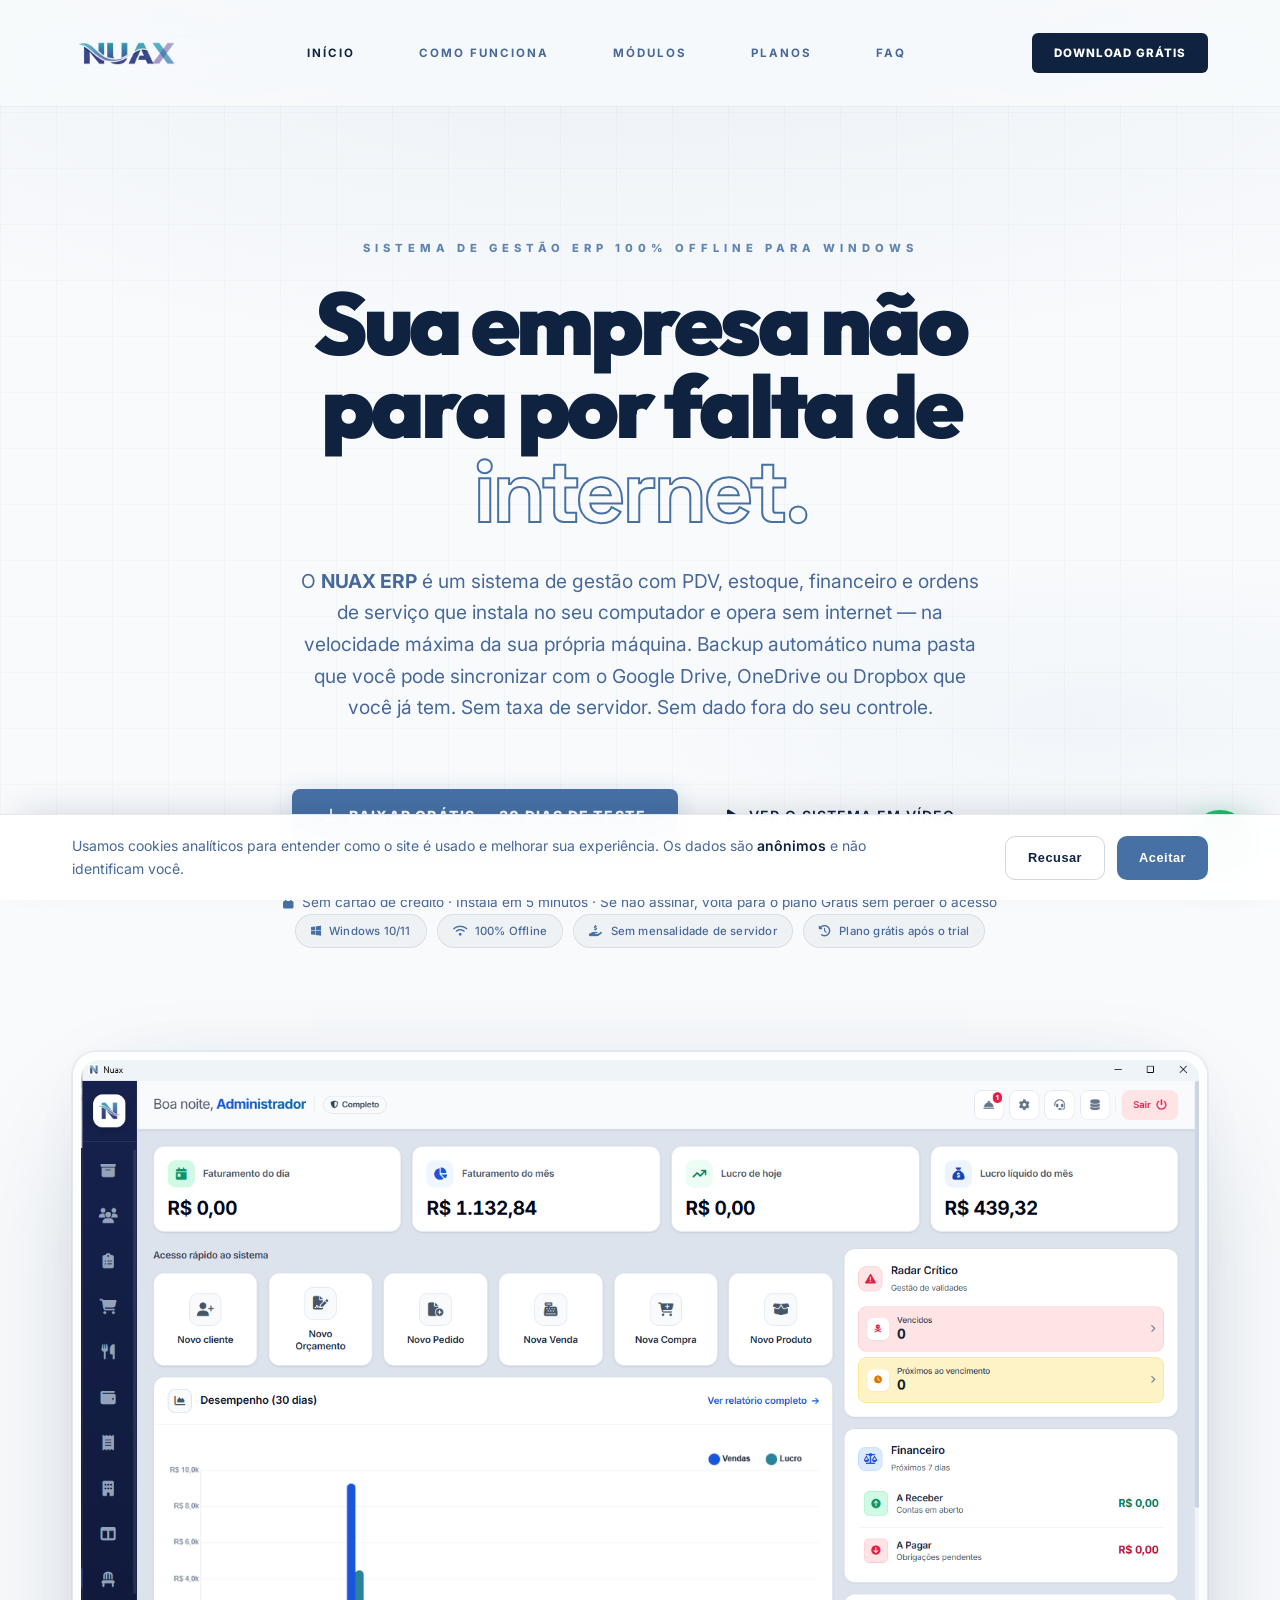
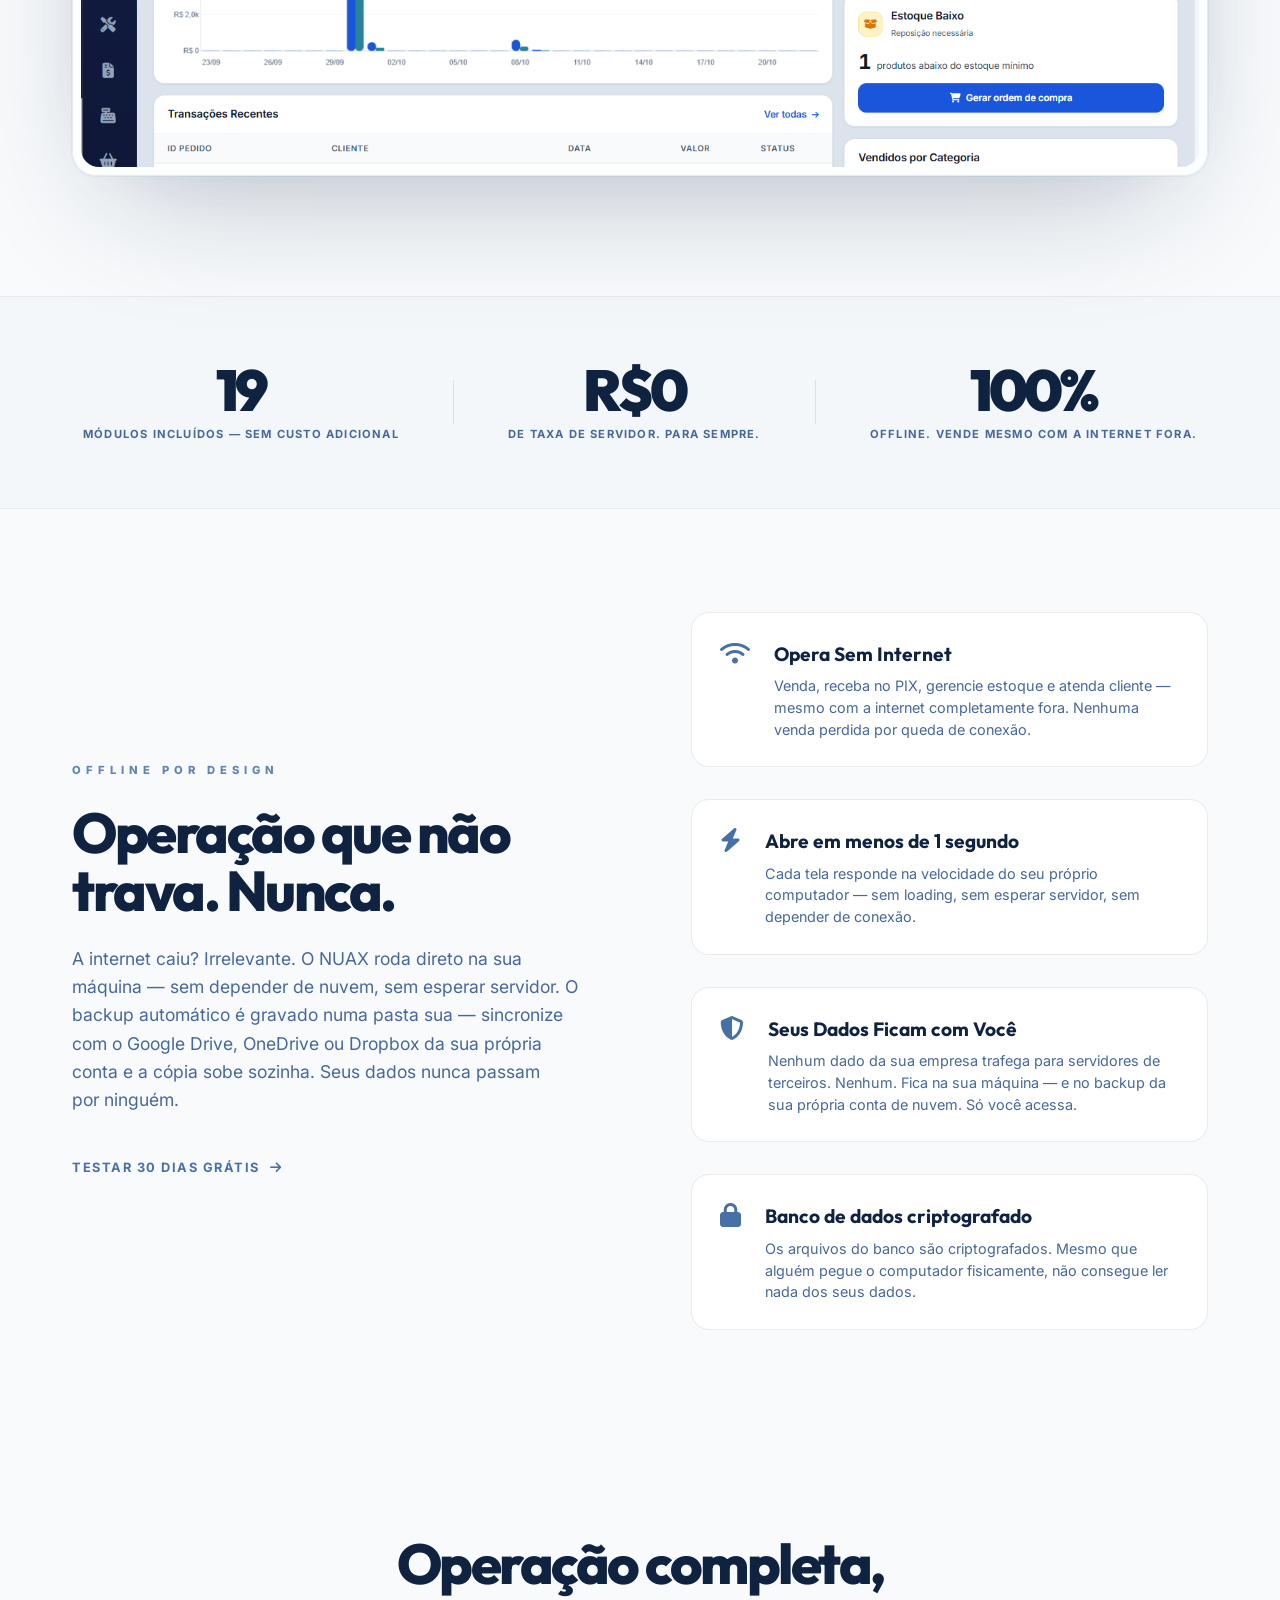
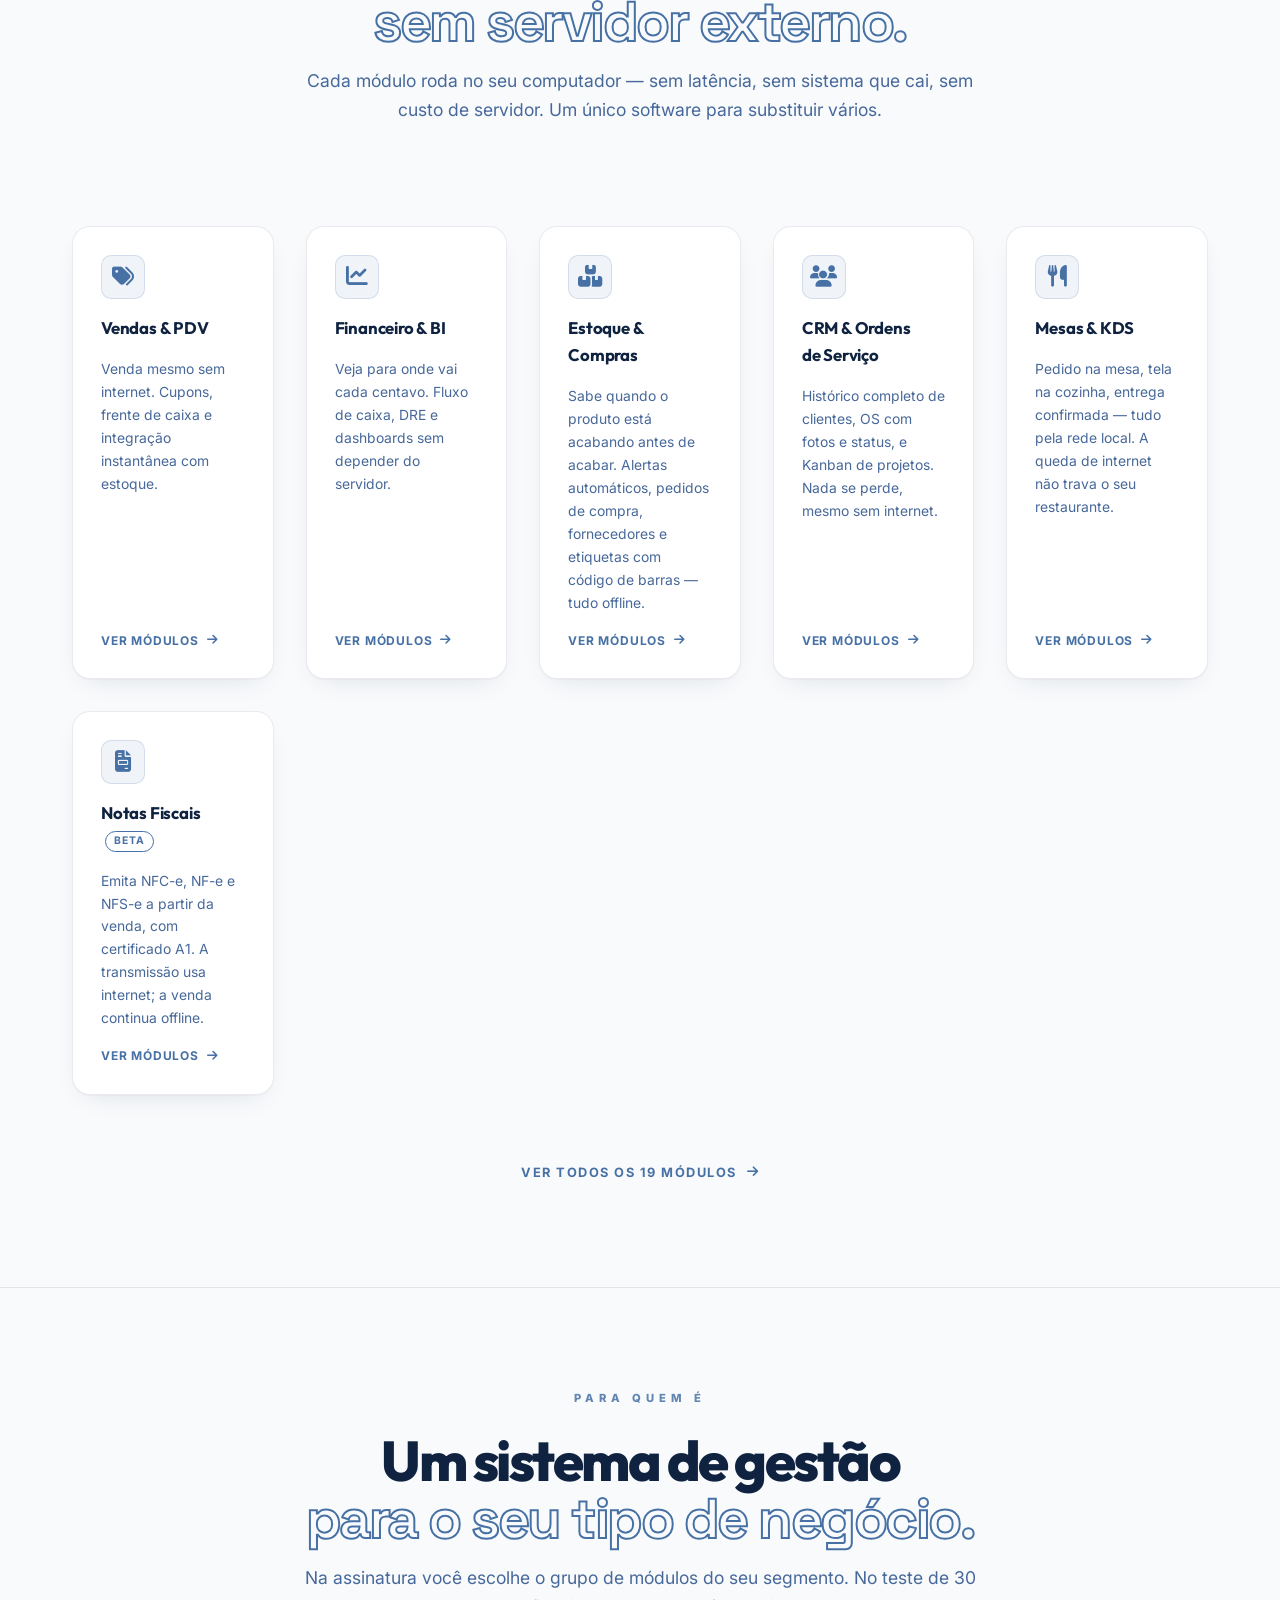
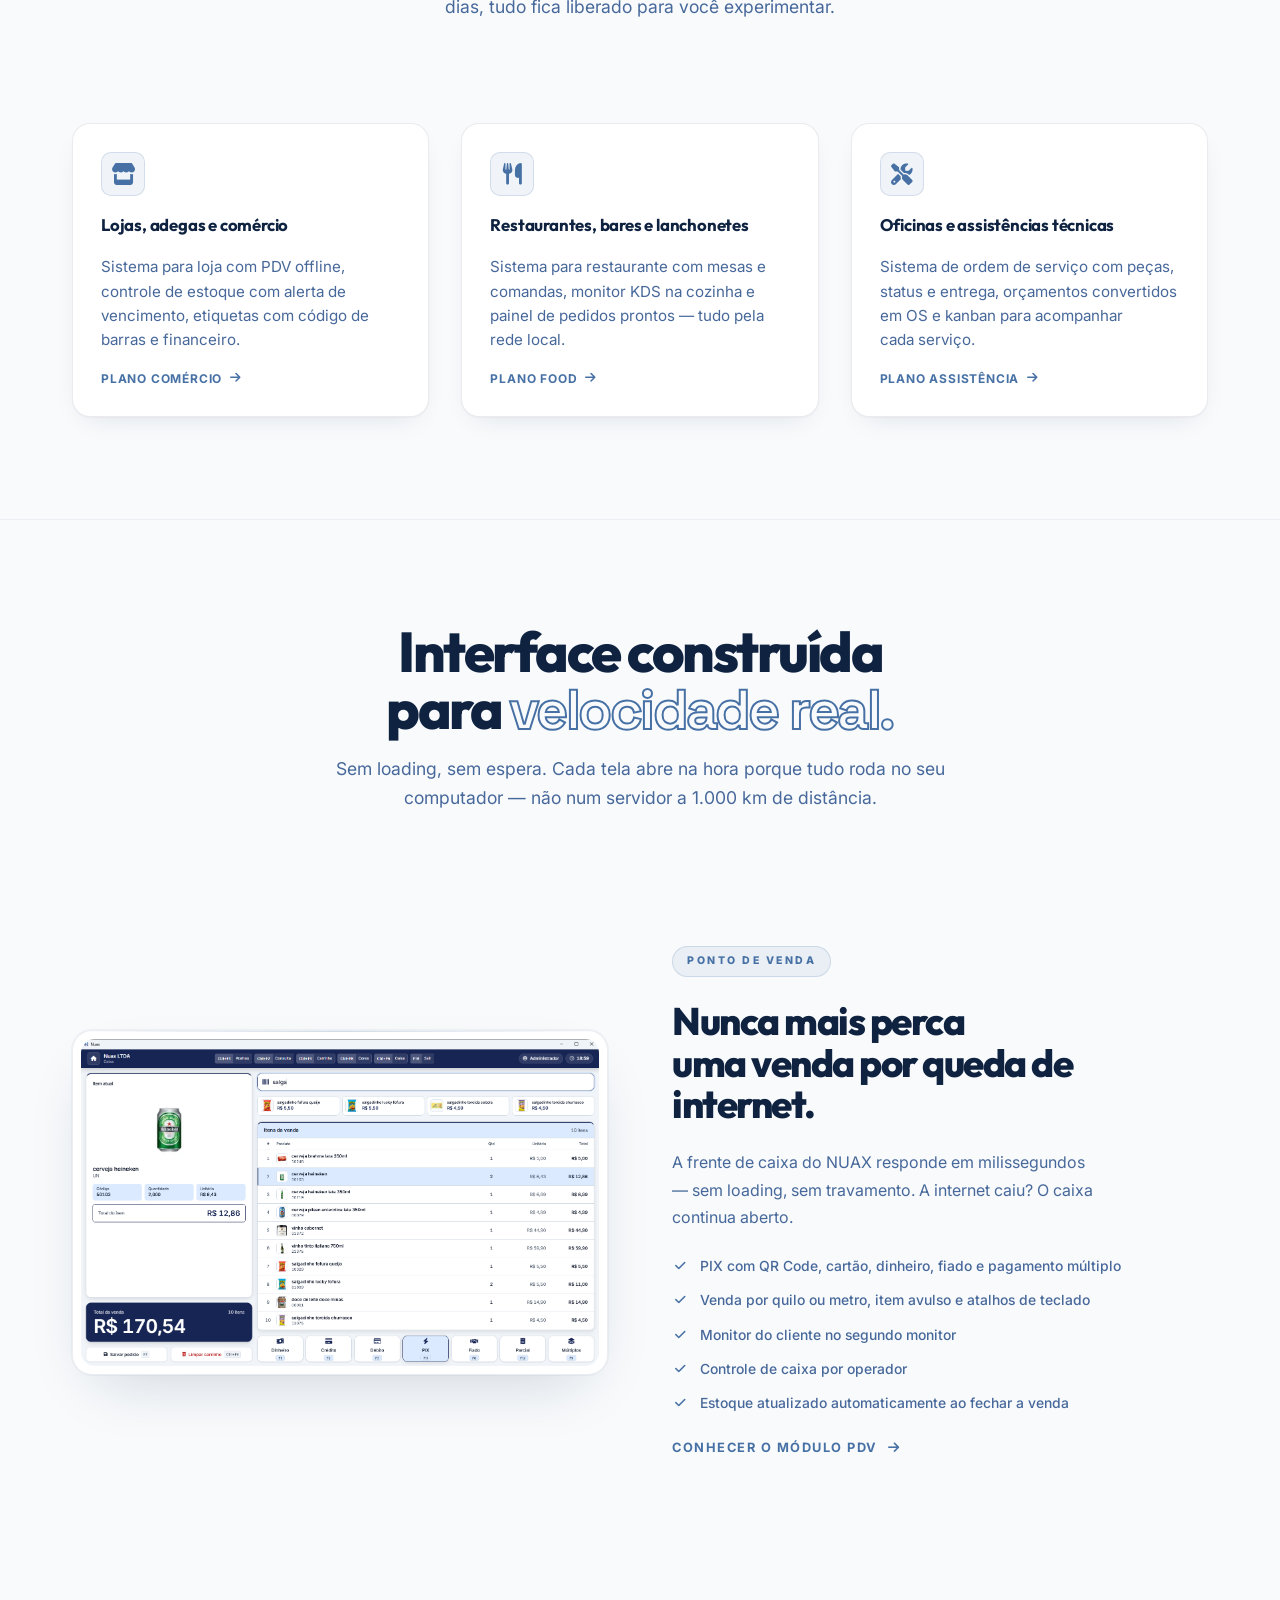
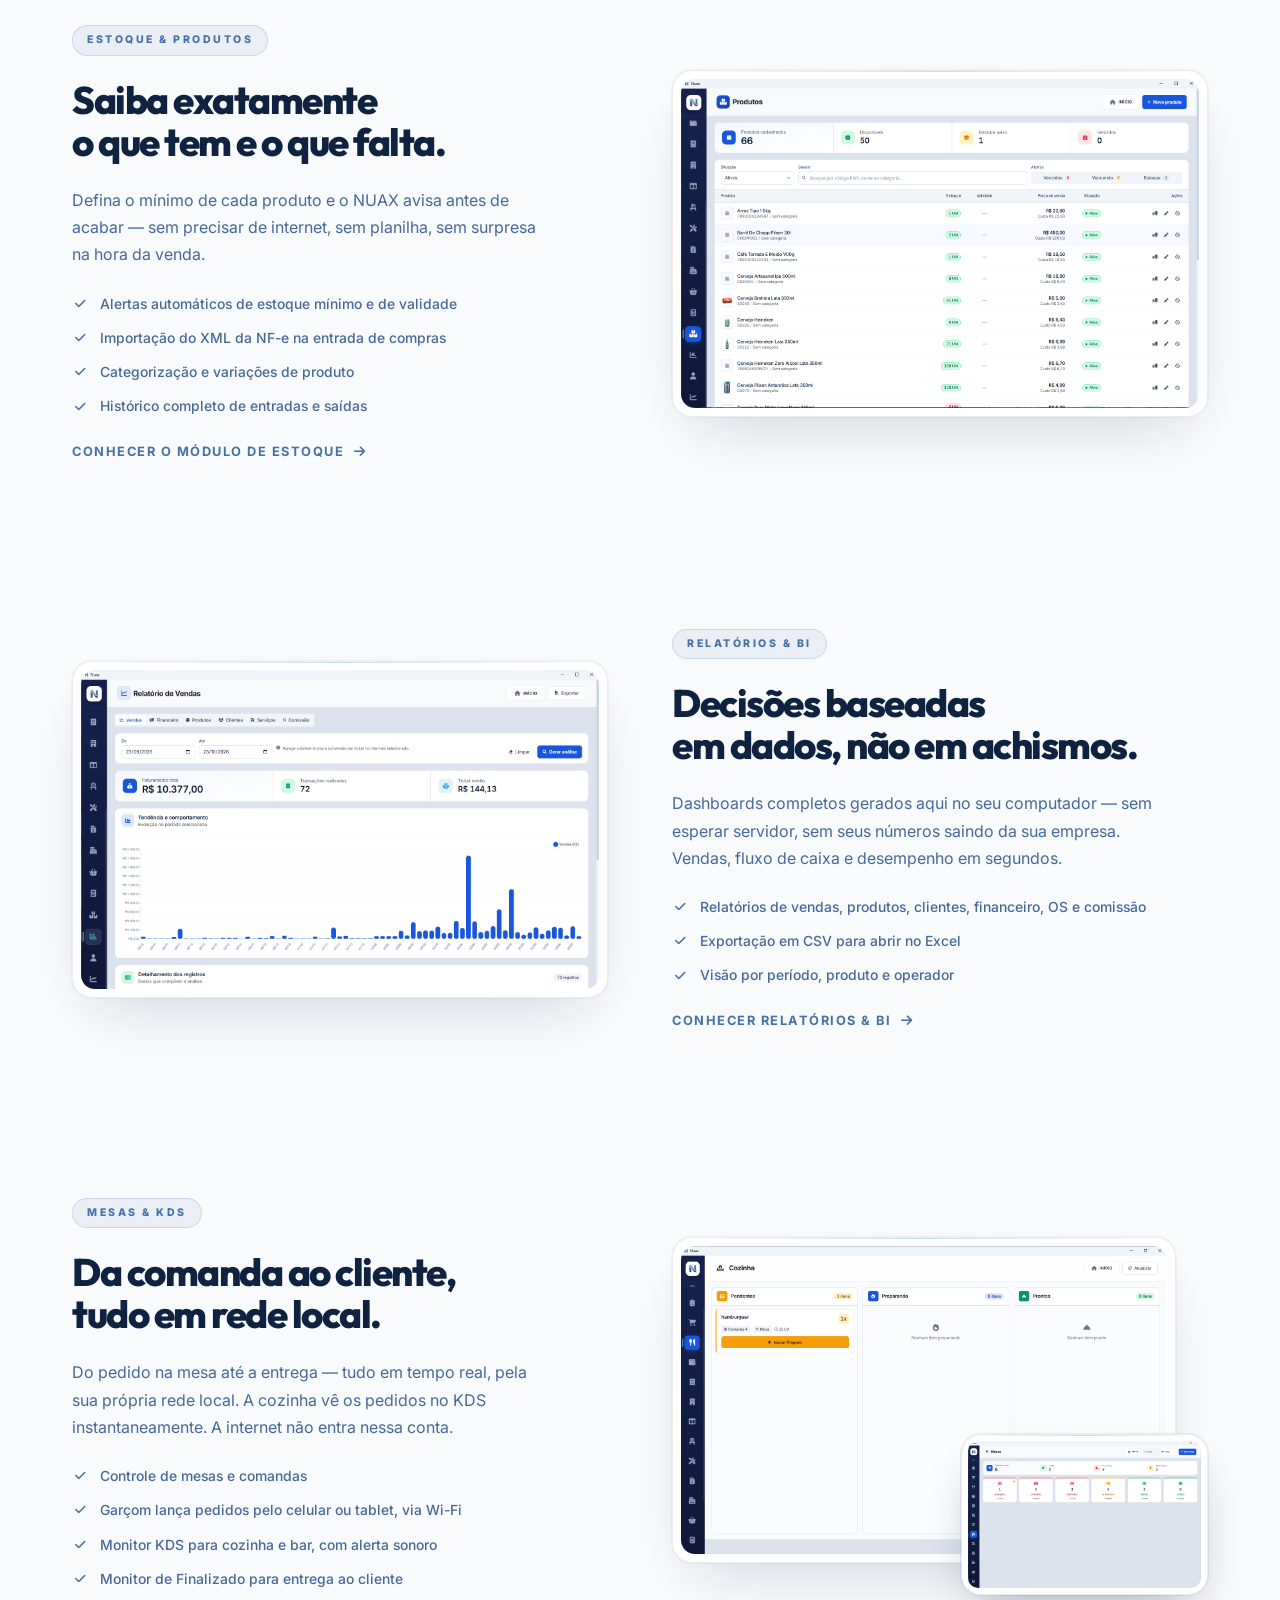
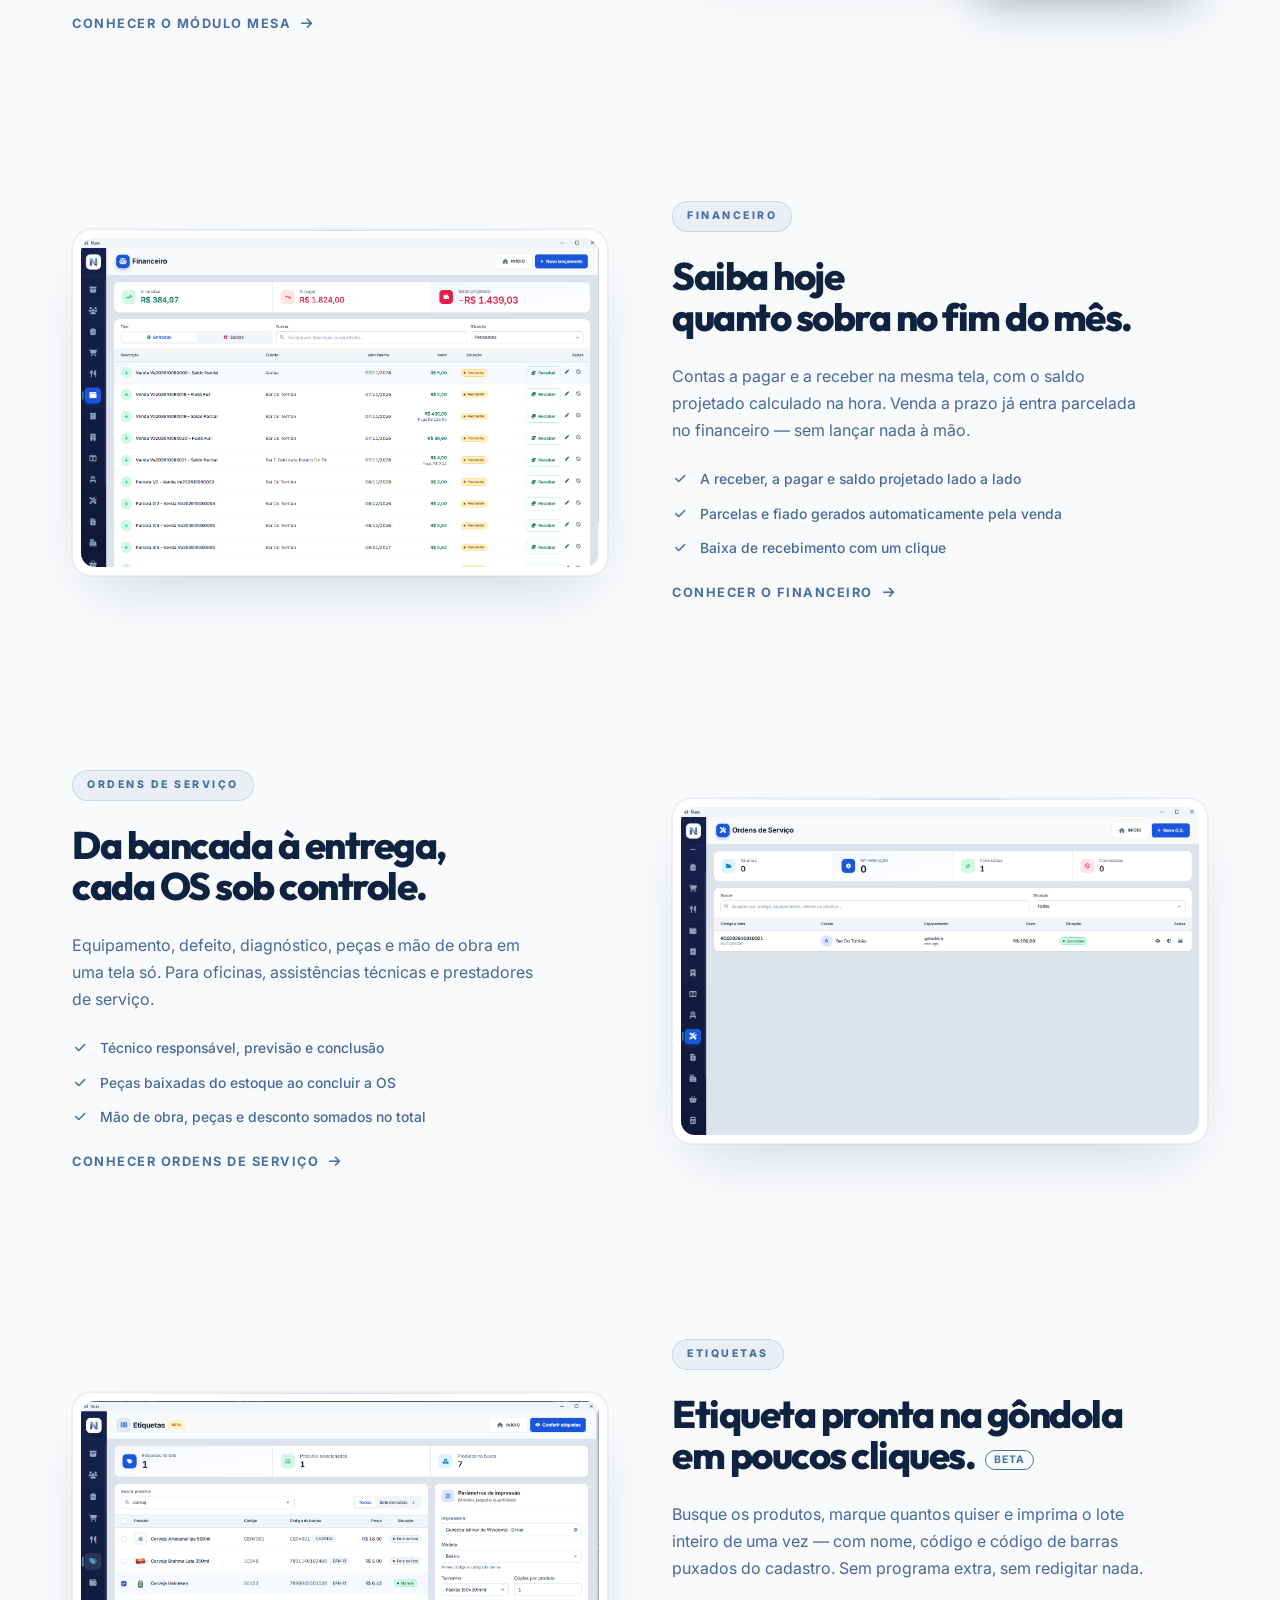
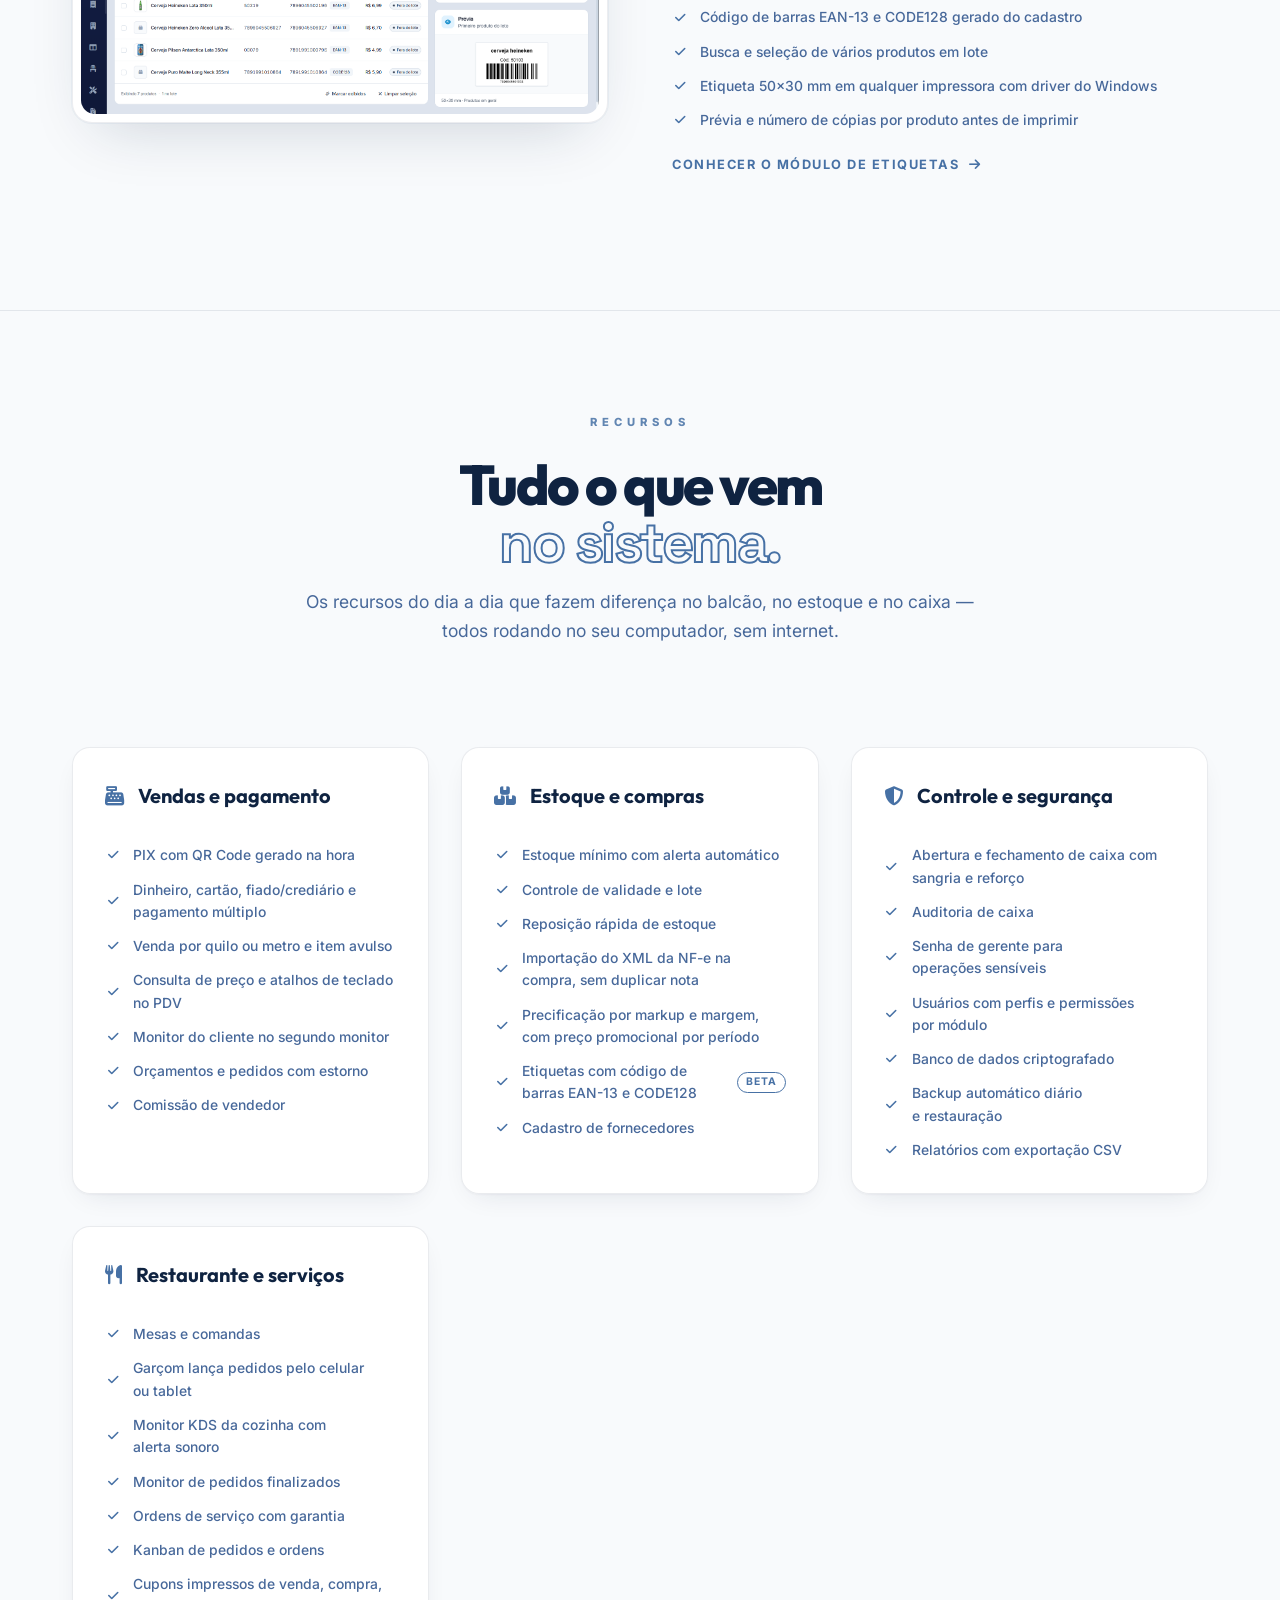
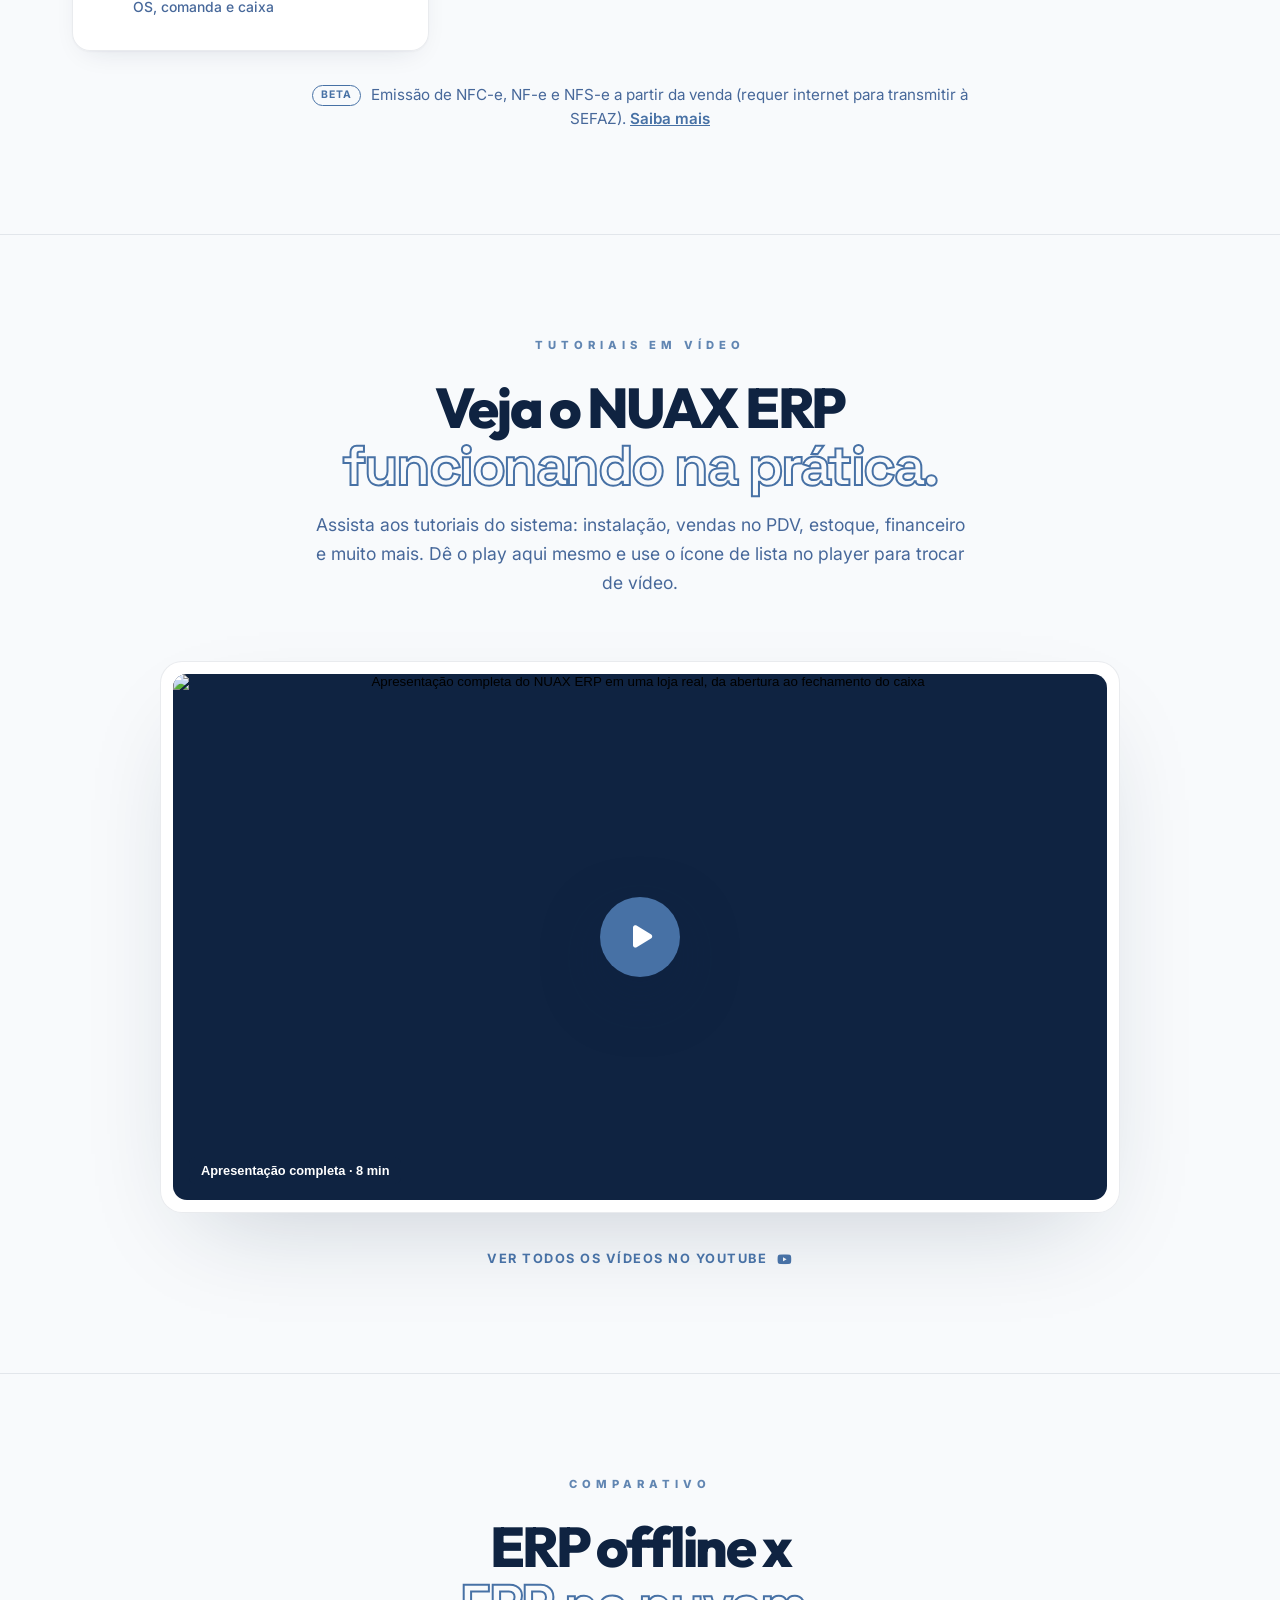
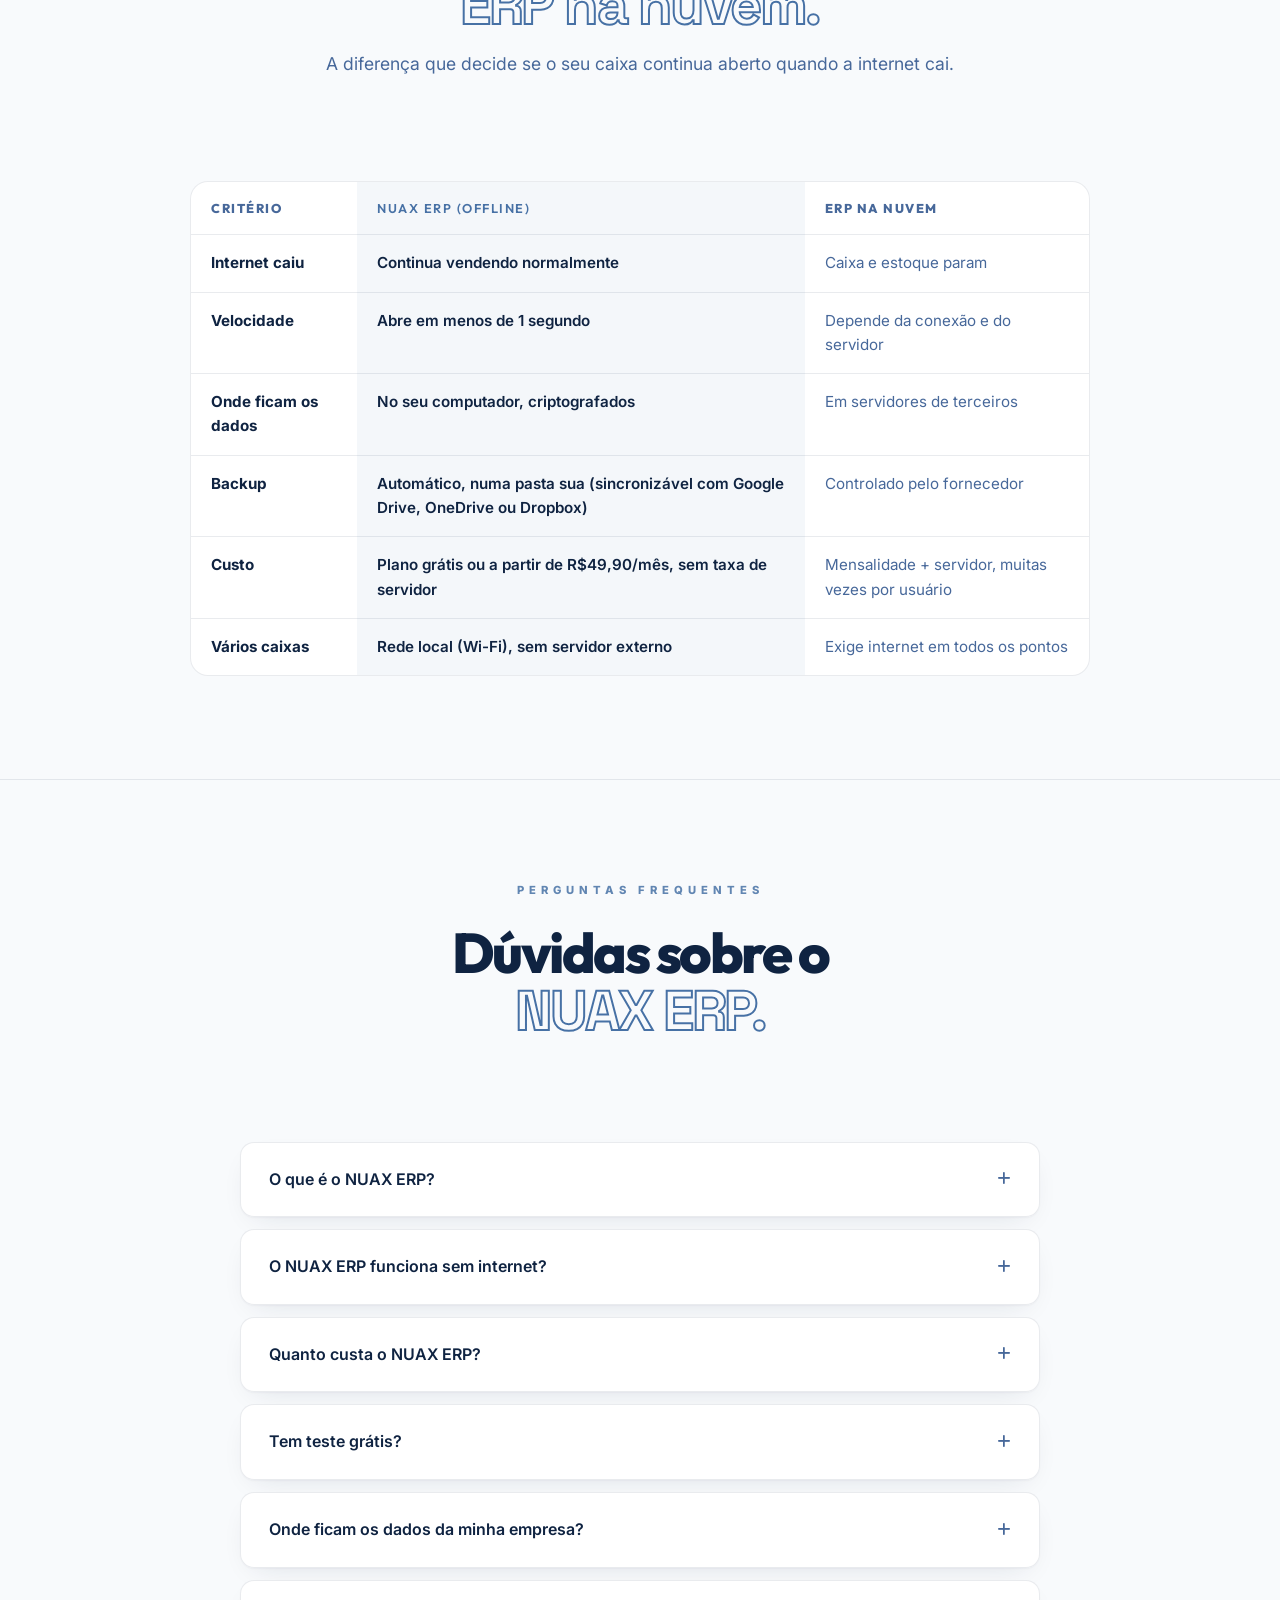
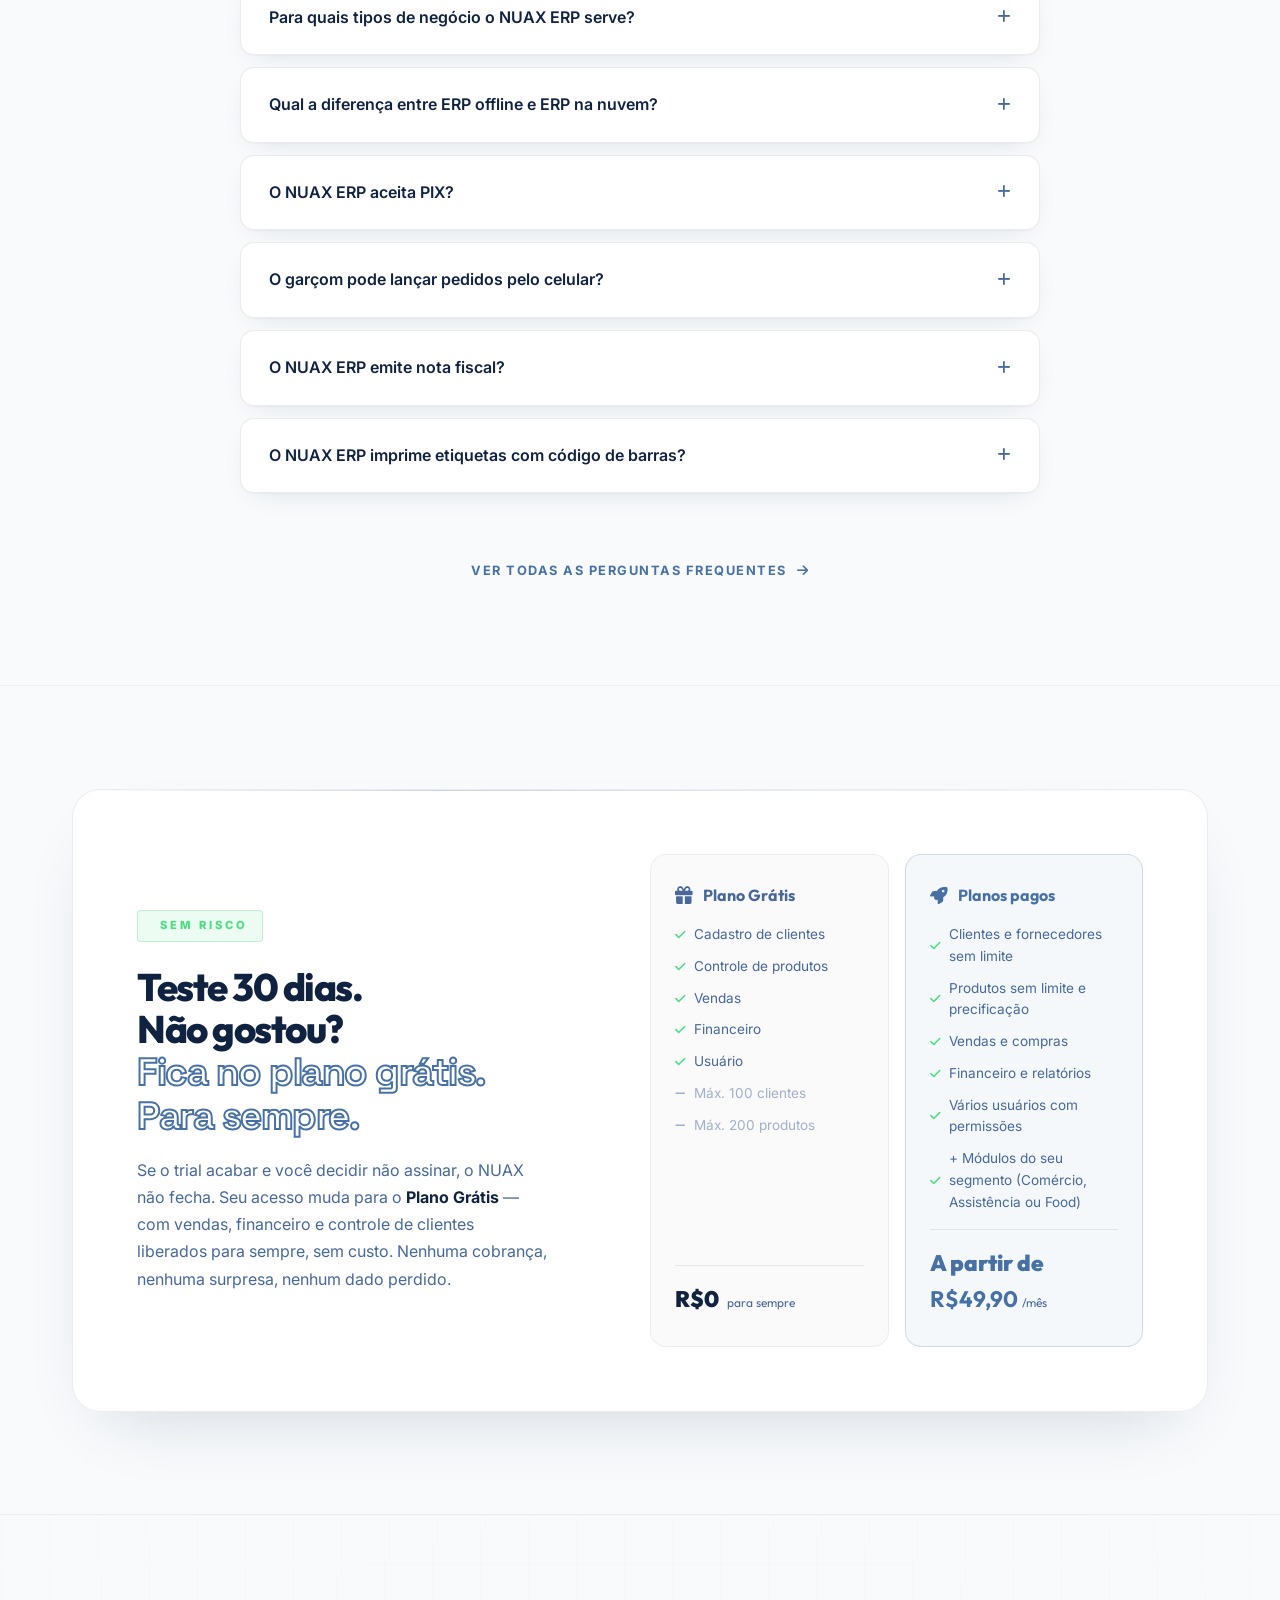
==== commit ffbf3df9: "inclisao de enterprise" ====
--- a/index.html
+++ b/index.html
@@ -40,7 +40,7 @@
           "description": "O NUAX ERP é um sistema de gestão empresarial 100% offline para Windows 10 e 11, feito no Brasil pela NUAX Corp, com PDV, estoque, financeiro, ordens de serviço, mesas e KDS; plano grátis para sempre e planos pagos a partir de R$49,90/mês.",
           "inLanguage": "pt-BR",
           "datePublished": "2025-01-01",
-          "dateModified": "2026-10-23",
+          "dateModified": "2026-10-30",
           "isPartOf": { "@id": "https://nuax.com.br/#website" },
           "about": { "@id": "https://nuax.com.br/#software" },
           "primaryImageOfPage": { "@type": "ImageObject", "url": "https://nuax.com.br/assets/erp/dashboard.png", "width": 1509, "height": 985 },
@@ -94,7 +94,7 @@
             "Etiquetas com código de barras EAN-13 e CODE128, impressão em lote e prévia (beta)",
             "Cupons impressos de venda, compra, OS, comanda e caixa",
             "Relatórios e dashboards gerados localmente, com exportação CSV",
-            "Vários caixas em rede local, sem servidor externo",
+            "Vários caixas em rede local, sem servidor externo, com a edição NUAX Entreprise (Servidor + Terminal)",
             "Usuários com perfis e permissões por módulo",
             "Banco de dados criptografado e backup automático com restauração",
             "Emissão de NFC-e, NF-e e NFS-e (beta, requer internet para transmitir)"
@@ -116,10 +116,20 @@
               "price": "49.90",
               "priceCurrency": "BRL",
               "priceValidUntil": "2026-12-31",
-              "description": "A partir de R$49,90/mês por computador (Base R$49,90, Comércio R$69,90, Assistência R$79,90, Food R$89,90). Assinando até 31/12/2026, o valor de lançamento vale para sempre. 30 dias de teste grátis, sem cartão de crédito.",
+              "description": "A partir de R$49,90/mês para 1 computador (Base R$49,90, Comércio R$69,90, Assistência R$69,90, Food R$89,90; em rede, + R$19,90/mês por computador adicional). Assinando até 31/12/2026, o valor de lançamento vale para sempre. 30 dias de teste grátis, sem cartão de crédito.",
               "availability": "https://schema.org/InStock",
               "url": "https://nuax.com.br/erp/planos.html",
               "priceSpecification": { "@type": "UnitPriceSpecification", "price": "49.90", "priceCurrency": "BRL", "billingDuration": "P1M", "unitText": "mês" }
+            },
+            {
+              "@type": "Offer",
+              "name": "Computador adicional em rede (NUAX Entreprise)",
+              "price": "19.90",
+              "priceCurrency": "BRL",
+              "description": "Somado ao valor do plano, por mês, para cada computador adicional na mesma rede local (Servidor + Terminal). Ativação feita pelo suporte NUAX.",
+              "availability": "https://schema.org/InStock",
+              "url": "https://nuax.com.br/erp/download.html#entreprise",
+              "priceSpecification": { "@type": "UnitPriceSpecification", "price": "19.90", "priceCurrency": "BRL", "billingDuration": "P1M", "unitText": "computador adicional/mês" }
             }
           ]
         },
@@ -142,7 +152,7 @@
           "mainEntity": [
             { "@type": "Question", "name": "O que é o NUAX ERP?", "acceptedAnswer": { "@type": "Answer", "text": "O NUAX ERP é um sistema de gestão empresarial 100% offline para Windows 10 e 11, feito no Brasil pela NUAX Corp, com PDV, estoque, financeiro, ordens de serviço, mesas e KDS. Tem plano grátis para sempre e planos pagos a partir de R$49,90/mês." } },
             { "@type": "Question", "name": "O NUAX ERP funciona sem internet?", "acceptedAnswer": { "@type": "Answer", "text": "Sim, 100%. Vendas, PDV, estoque, financeiro e ordens de serviço funcionam offline. A internet é opcional e serve apenas para o backup na sua nuvem pessoal e para checar atualizações." } },
-            { "@type": "Question", "name": "Quanto custa o NUAX ERP?", "acceptedAnswer": { "@type": "Answer", "text": "Há um plano grátis para sempre (até 100 clientes e 200 produtos) e planos pagos por computador: Base R$49,90, Comércio R$69,90, Assistência R$79,90 e Food R$89,90 por mês. Na promoção de lançamento, quem assinar até 31/12/2026 paga o valor de lançamento para sempre. Não há taxa de implantação, de servidor ou por usuário." } },
+            { "@type": "Question", "name": "Quanto custa o NUAX ERP?", "acceptedAnswer": { "@type": "Answer", "text": "Há um plano grátis para sempre (até 100 clientes e 200 produtos) e planos pagos por computador: Base R$49,90, Comércio R$69,90, Assistência R$69,90 e Food R$89,90 por mês. Em rede, cada computador adicional custa + R$19,90/mês. Na promoção de lançamento, quem assinar até 31/12/2026 paga o valor de lançamento para sempre. Não há taxa de implantação, de servidor ou por usuário." } },
             { "@type": "Question", "name": "Tem teste grátis?", "acceptedAnswer": { "@type": "Answer", "text": "Sim. São 30 dias grátis com todos os módulos liberados, sem cartão de crédito. Após os 30 dias, se não quiser assinar, seu acesso volta para o plano Grátis automaticamente — você não perde o acesso nem os seus dados." } },
             { "@type": "Question", "name": "Onde ficam os dados da minha empresa?", "acceptedAnswer": { "@type": "Answer", "text": "No seu computador ou na sua rede local, em banco de dados criptografado. O backup automático é gravado numa pasta que você escolhe; se ela estiver sincronizada com o Google Drive, OneDrive ou Dropbox, a cópia vai para a sua nuvem, sem passar pelos servidores da NUAX." } },
             { "@type": "Question", "name": "Para quais tipos de negócio o NUAX ERP serve?", "acceptedAnswer": { "@type": "Answer", "text": "Lojas de varejo e atacado, adegas e conveniências, restaurantes, bares e lanchonetes, oficinas mecânicas, assistências técnicas e prestadores de serviço." } },
@@ -154,4 +164,4 @@
           ]
         }
       ]
-    }</script><link rel="preload" as="image" href="assets/erp/dashboard.webp" type="image/webp" fetchpriority="high"><link rel="preconnect" href="https://fonts.googleapis.com"><link rel="preconnect" href="https://fonts.gstatic.com" crossorigin><link href="https://fonts.googleapis.com/css2?family=Inter:wght@300;400;500;600;700&family=Outfit:wght@400;600;800;900&family=Space+Grotesk:wght@400;600;700&display=swap" rel="stylesheet"><link rel="preload" as="style" href="https://cdnjs.cloudflare.com/ajax/libs/font-awesome/6.5.1/css/all.min.css"><link rel="stylesheet" href="https://cdnjs.cloudflare.com/ajax/libs/font-awesome/6.5.1/css/all.min.css" media="print" onload='this.media="all"'><noscript><link rel="stylesheet" href="https://cdnjs.cloudflare.com/ajax/libs/font-awesome/6.5.1/css/all.min.css"></noscript><link rel="stylesheet" href="styles.css?v=d3d599e7"></head><body class="luxury-theme"><a href="#main-content" class="skip-link">Pular para o conteúdo principal</a><div class="mesh-gradient"></div><header class="header-main" id="navbar"><div class="wrap header-flex"><div class="brand"><a href="index.html" aria-label="NUAX ERP — página inicial"><img src="assets/nuax-nome-transparente.png" alt="NUAX ERP" class="brand-img" width="84" height="32"></a></div><nav class="nav-desktop" aria-label="Navegação principal"><a href="index.html" class="nav-link" aria-current="page">Início</a> <a href="erp/como-funciona.html" class="nav-link">Como Funciona</a> <a href="erp/modulos.html" class="nav-link">Módulos</a> <a href="erp/planos.html" class="nav-link">Planos</a> <a href="erp/faq.html" class="nav-link">FAQ</a></nav><div class="actions"><a href="erp/download.html" class="btn-premium">Download Grátis</a> <button class="mobile-menu-btn" id="mobileMenuBtn" aria-label="Abrir menu"><span></span><span></span><span></span></button></div></div><div class="mobile-nav" id="mobileNav" role="navigation" aria-label="Menu mobile"><a href="index.html" class="mobile-nav-link" aria-current="page">Início</a> <a href="erp/como-funciona.html" class="mobile-nav-link">Como Funciona</a> <a href="erp/modulos.html" class="mobile-nav-link">Módulos</a> <a href="erp/planos.html" class="mobile-nav-link">Planos</a> <a href="erp/faq.html" class="mobile-nav-link">FAQ</a> <a href="erp/download.html" class="btn-premium mobile-cta">Download Grátis</a></div></header><main id="main-content"><section id="hero-premium" aria-label="Apresentação do NUAX ERP"><div class="wrap text-center"><div class="hero-header mx-auto reveal-up"><h1 class="massive-title"><span class="reveal-text hero-kicker">Sistema de gestão ERP 100% offline para Windows</span>Sua empresa não<br>para por falta de<br><span class="accent-stroke">internet.</span></h1><p class="hero-subtitle mx-auto">O <strong>NUAX ERP</strong> é um sistema de gestão com PDV, estoque, financeiro e ordens de serviço que instala no seu computador e opera sem internet — na velocidade máxima da sua própria máquina. Backup automático numa pasta que você pode sincronizar com o Google Drive, OneDrive ou Dropbox que você já tem. Sem taxa de servidor. Sem dado fora do seu controle.</p><div class="hero-cta-group"><a href="erp/download.html" class="btn-hero-primary" data-cta="hero"><i class="fa-solid fa-download" aria-hidden="true"></i> Baixar Grátis — 30 dias de teste </a><a href="#videos" class="btn-hero-secondary" data-cta="hero-video"><i class="fa-solid fa-play" aria-hidden="true"></i> Ver o sistema em vídeo</a></div><p class="cta-microcopy"><i class="fa-solid fa-lock" aria-hidden="true"></i> Sem cartão de crédito · Instala em 5 minutos · Se não assinar, volta para o plano Grátis sem perder o acesso</p><div class="hero-trust-badges" role="list"><span class="trust-badge" role="listitem"><i class="fa-brands fa-windows" aria-hidden="true"></i> Windows 10/11</span> <span class="trust-badge" role="listitem"><i class="fa-solid fa-wifi" aria-hidden="true"></i> 100% Offline</span> <span class="trust-badge" role="listitem"><i class="fa-solid fa-hand-holding-dollar" aria-hidden="true"></i> Sem mensalidade de servidor</span> <span class="trust-badge" role="listitem"><i class="fa-solid fa-clock-rotate-left" aria-hidden="true"></i> Plano grátis após o trial</span></div></div><div class="hero-visual reveal-scale"><div class="main-frame" id="hero-card"><picture><source srcset="assets/erp/dashboard.webp" type="image/webp"><img src="assets/erp/dashboard.png" alt="Dashboard do NUAX ERP — painel de gestão empresarial offline para Windows" class="main-screen zoomable-image" width="1509" height="985" fetchpriority="high" decoding="async"></picture><div class="glow-orb"></div></div></div></div></section><section id="stats-strip" aria-label="Destaques numéricos"><div class="wrap"><div class="stats-grid"><div class="stat-item reveal-up"><span class="stat-num-lg">19</span> <span class="stat-desc">módulos incluídos — sem custo adicional</span></div><div class="stat-divider"></div><div class="stat-item reveal-up" style="transition-delay:.1s"><span class="stat-num-lg">R$0</span> <span class="stat-desc">de taxa de servidor. Para sempre.</span></div><div class="stat-divider"></div><div class="stat-item reveal-up" style="transition-delay:.2s"><span class="stat-num-lg">100%</span> <span class="stat-desc">offline. Vende mesmo com a internet fora.</span></div></div></div></section><section id="vision" aria-labelledby="vision-title"><div class="wrap"><div class="vision-grid"><div class="vision-content reveal-left"><span class="reveal-text" style="text-align:left;display:block">OFFLINE POR DESIGN</span><h2 class="sub-title" id="vision-title">Operação que não<br>trava. Nunca.</h2><p>A internet caiu? Irrelevante. O NUAX roda direto na sua máquina — sem depender de nuvem, sem esperar servidor. O backup automático é gravado numa pasta sua — sincronize com o Google Drive, OneDrive ou Dropbox da sua própria conta e a cópia sobe sozinha. Seus dados nunca passam por ninguém.</p><a href="erp/download.html" class="btn-inline-lux">Testar 30 dias grátis <i class="fa-solid fa-arrow-right" aria-hidden="true"></i></a></div><div class="vision-pillars"><div class="pillar-box reveal-right" style="transition-delay:.1s"><i class="fa-solid fa-wifi" aria-hidden="true"></i><div><h3>Opera Sem Internet</h3><p>Venda, receba no PIX, gerencie estoque e atenda cliente — mesmo com a internet completamente fora. Nenhuma venda perdida por queda de conexão.</p></div></div><div class="pillar-box reveal-right" style="transition-delay:.2s"><i class="fa-solid fa-bolt" aria-hidden="true"></i><div><h3>Abre em menos de 1 segundo</h3><p>Cada tela responde na velocidade do seu próprio computador — sem loading, sem esperar servidor, sem depender de conexão.</p></div></div><div class="pillar-box reveal-right" style="transition-delay:.3s"><i class="fa-solid fa-shield-halved" aria-hidden="true"></i><div><h3>Seus Dados Ficam com Você</h3><p>Nenhum dado da sua empresa trafega para servidores de terceiros. Nenhum. Fica na sua máquina — e no backup da sua própria conta de nuvem. Só você acessa.</p></div></div><div class="pillar-box reveal-right" style="transition-delay:.4s"><i class="fa-solid fa-lock" aria-hidden="true"></i><div><h3>Banco de dados criptografado</h3><p>Os arquivos do banco são criptografados. Mesmo que alguém pegue o computador fisicamente, não consegue ler nada dos seus dados.</p></div></div></div></div></div></section><section id="features-teaser" aria-labelledby="features-title"><div class="wrap"><div class="section-header-formal reveal-up"><h2 id="features-title">Operação completa,<br><span class="accent-stroke">sem servidor externo.</span></h2><p>Cada módulo roda no seu computador — sem latência, sem sistema que cai, sem custo de servidor. Um único software para substituir vários.</p></div><div class="teaser-grid reveal-up"><a href="erp/modulos.html#cat-core" class="teaser-card"><i class="fa-solid fa-tags" aria-hidden="true"></i><h3>Vendas & PDV</h3><p>Venda mesmo sem internet. Cupons, frente de caixa e integração instantânea com estoque.</p><span class="teaser-link">Ver módulos <i class="fa-solid fa-arrow-right" aria-hidden="true"></i></span> </a><a href="erp/modulos.html#cat-financeiro" class="teaser-card"><i class="fa-solid fa-chart-line" aria-hidden="true"></i><h3>Financeiro & BI</h3><p>Veja para onde vai cada centavo. Fluxo de caixa, DRE e dashboards sem depender do servidor.</p><span class="teaser-link">Ver módulos <i class="fa-solid fa-arrow-right" aria-hidden="true"></i></span> </a><a href="erp/modulos.html#cat-estoque" class="teaser-card"><i class="fa-solid fa-boxes-stacked" aria-hidden="true"></i><h3>Estoque & Compras</h3><p>Sabe quando o produto está acabando antes de acabar. Alertas automáticos, pedidos de compra, fornecedores e etiquetas com código de barras — tudo offline.</p><span class="teaser-link">Ver módulos <i class="fa-solid fa-arrow-right" aria-hidden="true"></i></span> </a><a href="erp/modulos.html#cat-crm" class="teaser-card"><i class="fa-solid fa-users" aria-hidden="true"></i><h3>CRM & Ordens de Serviço</h3><p>Histórico completo de clientes, OS com fotos e status, e Kanban de projetos. Nada se perde, mesmo sem internet.</p><span class="teaser-link">Ver módulos <i class="fa-solid fa-arrow-right" aria-hidden="true"></i></span> </a><a href="erp/modulos.html#cat-mesa" class="teaser-card"><i class="fa-solid fa-utensils" aria-hidden="true"></i><h3>Mesas & KDS</h3><p>Pedido na mesa, tela na cozinha, entrega confirmada — tudo pela rede local. A queda de internet não trava o seu restaurante.</p><span class="teaser-link">Ver módulos <i class="fa-solid fa-arrow-right" aria-hidden="true"></i></span> </a><a href="erp/modulos.html#cat-fiscal" class="teaser-card"><i class="fa-solid fa-file-invoice" aria-hidden="true"></i><h3>Notas Fiscais <span class="badge-beta">Beta</span></h3><p>Emita NFC-e, NF-e e NFS-e a partir da venda, com certificado A1. A transmissão usa internet; a venda continua offline.</p><span class="teaser-link">Ver módulos <i class="fa-solid fa-arrow-right" aria-hidden="true"></i></span></a></div><div class="text-center reveal-up" style="margin-top:var(--sp-xl)"><a href="erp/modulos.html" class="btn-inline-lux">Ver todos os 19 módulos <i class="fa-solid fa-arrow-right" aria-hidden="true"></i></a></div></div></section><section id="para-quem" aria-labelledby="para-quem-title"><div class="wrap"><div class="section-header-formal reveal-up"><span class="reveal-text">PARA QUEM É</span><h2 id="para-quem-title">Um sistema de gestão<br><span class="accent-stroke">para o seu tipo de negócio.</span></h2><p>Na assinatura você escolhe o grupo de módulos do seu segmento. No teste de 30 dias, tudo fica liberado para você experimentar.</p></div><div class="audience-grid reveal-up"><a href="erp/planos.html" class="teaser-card audience-card"><i class="fa-solid fa-store" aria-hidden="true"></i><h3>Lojas, adegas e comércio</h3><p>Sistema para loja com PDV offline, controle de estoque com alerta de vencimento, etiquetas com código de barras e financeiro.</p><span class="teaser-link">Plano Comércio <i class="fa-solid fa-arrow-right" aria-hidden="true"></i></span> </a><a href="erp/planos.html" class="teaser-card audience-card"><i class="fa-solid fa-utensils" aria-hidden="true"></i><h3>Restaurantes, bares e lanchonetes</h3><p>Sistema para restaurante com mesas e comandas, monitor KDS na cozinha e painel de pedidos prontos — tudo pela rede local.</p><span class="teaser-link">Plano Food <i class="fa-solid fa-arrow-right" aria-hidden="true"></i></span> </a><a href="erp/planos.html" class="teaser-card audience-card"><i class="fa-solid fa-screwdriver-wrench" aria-hidden="true"></i><h3>Oficinas e assistências técnicas</h3><p>Sistema de ordem de serviço com peças, status e entrega, orçamentos convertidos em OS e kanban para acompanhar cada serviço.</p><span class="teaser-link">Plano Assistência <i class="fa-solid fa-arrow-right" aria-hidden="true"></i></span></a></div></div></section><section id="modules-showcase" aria-label="Visualização dos módulos principais"><div class="wrap"><div class="section-header-formal reveal-up"><h2>Interface construída<br>para <span class="accent-stroke">velocidade real.</span></h2><p>Sem loading, sem espera. Cada tela abre na hora porque tudo roda no seu computador — não num servidor a 1.000 km de distância.</p></div><div class="showcase-block"><div class="showcase-img-wrap reveal-scale"><div class="showcase-img-frame"><picture><source srcset="assets/erp/pdv.webp" type="image/webp"><img width="1513" height="987" src="assets/erp/pdv.png" alt="Módulo PDV do NUAX ERP — frente de caixa offline para Windows" class="showcase-img zoomable-image" loading="lazy" decoding="async"></picture></div></div><div class="showcase-content reveal-right"><span class="showcase-badge">Ponto de Venda</span><h3 class="showcase-title">Nunca mais perca<br>uma venda por queda de internet.</h3><p class="showcase-desc">A frente de caixa do NUAX responde em milissegundos — sem loading, sem travamento. A internet caiu? O caixa continua aberto.</p><ul class="showcase-features" role="list"><li><i class="fa-solid fa-check" aria-hidden="true"></i> PIX com QR Code, cartão, dinheiro, fiado e pagamento múltiplo</li><li><i class="fa-solid fa-check" aria-hidden="true"></i> Venda por quilo ou metro, item avulso e atalhos de teclado</li><li><i class="fa-solid fa-check" aria-hidden="true"></i> Monitor do cliente no segundo monitor</li><li><i class="fa-solid fa-check" aria-hidden="true"></i> Controle de caixa por operador</li><li><i class="fa-solid fa-check" aria-hidden="true"></i> Estoque atualizado automaticamente ao fechar a venda</li></ul><a href="erp/modulos.html#cat-core" class="btn-inline-lux">Conhecer o módulo PDV <i class="fa-solid fa-arrow-right" aria-hidden="true"></i></a></div></div><div class="showcase-block showcase-block--reverse"><div class="showcase-content reveal-left"><span class="showcase-badge">Estoque & Produtos</span><h3 class="showcase-title">Saiba exatamente<br>o que tem e o que falta.</h3><p class="showcase-desc">Defina o mínimo de cada produto e o NUAX avisa antes de acabar — sem precisar de internet, sem planilha, sem surpresa na hora da venda.</p><ul class="showcase-features" role="list"><li><i class="fa-solid fa-check" aria-hidden="true"></i> Alertas automáticos de estoque mínimo e de validade</li><li><i class="fa-solid fa-check" aria-hidden="true"></i> Importação do XML da NF-e na entrada de compras</li><li><i class="fa-solid fa-check" aria-hidden="true"></i> Categorização e variações de produto</li><li><i class="fa-solid fa-check" aria-hidden="true"></i> Histórico completo de entradas e saídas</li></ul><a href="erp/modulos.html#cat-estoque" class="btn-inline-lux">Conhecer o módulo de Estoque <i class="fa-solid fa-arrow-right" aria-hidden="true"></i></a></div><div class="showcase-img-wrap reveal-scale"><div class="showcase-img-frame"><picture><source srcset="assets/erp/produtos.webp" type="image/webp"><img width="1509" height="985" src="assets/erp/produtos.png" alt="Módulo de Estoque e Produtos do NUAX ERP" class="showcase-img zoomable-image" loading="lazy" decoding="async"></picture></div></div></div><div class="showcase-block"><div class="showcase-img-wrap reveal-scale"><div class="showcase-img-frame"><picture><source srcset="assets/erp/relatorios.webp" type="image/webp"><img width="1614" height="994" src="assets/erp/relatorios.png" alt="Relatório de vendas do NUAX ERP com faturamento total, ticket médio e gráfico de vendas por dia, gerado offline" class="showcase-img zoomable-image" loading="lazy" decoding="async"></picture></div></div><div class="showcase-content reveal-right"><span class="showcase-badge">Relatórios & BI</span><h3 class="showcase-title">Decisões baseadas<br>em dados, não em achismos.</h3><p class="showcase-desc">Dashboards completos gerados aqui no seu computador — sem esperar servidor, sem seus números saindo da sua empresa. Vendas, fluxo de caixa e desempenho em segundos.</p><ul class="showcase-features" role="list"><li><i class="fa-solid fa-check" aria-hidden="true"></i> Relatórios de vendas, produtos, clientes, financeiro, OS e comissão</li><li><i class="fa-solid fa-check" aria-hidden="true"></i> Exportação em CSV para abrir no Excel</li><li><i class="fa-solid fa-check" aria-hidden="true"></i> Visão por período, produto e operador</li></ul><a href="erp/modulos.html#cat-financeiro" class="btn-inline-lux">Conhecer Relatórios & BI <i class="fa-solid fa-arrow-right" aria-hidden="true"></i></a></div></div><div class="showcase-block showcase-block--reverse"><div class="showcase-content reveal-left"><span class="showcase-badge">Mesas & KDS</span><h3 class="showcase-title">Da comanda ao cliente,<br>tudo em rede local.</h3><p class="showcase-desc">Do pedido na mesa até a entrega — tudo em tempo real, pela sua própria rede local. A cozinha vê os pedidos no KDS instantaneamente. A internet não entra nessa conta.</p><ul class="showcase-features" role="list"><li><i class="fa-solid fa-check" aria-hidden="true"></i> Controle de mesas e comandas</li><li><i class="fa-solid fa-check" aria-hidden="true"></i> Garçom lança pedidos pelo celular ou tablet, via Wi-Fi</li><li><i class="fa-solid fa-check" aria-hidden="true"></i> Monitor KDS para cozinha e bar, com alerta sonoro</li><li><i class="fa-solid fa-check" aria-hidden="true"></i> Monitor de Finalizado para entrega ao cliente</li></ul><a href="erp/modulos.html#cat-mesa" class="btn-inline-lux">Conhecer o módulo Mesa <i class="fa-solid fa-arrow-right" aria-hidden="true"></i></a></div><div class="showcase-img-wrap showcase-img-stack reveal-scale"><div class="showcase-img-frame"><picture><source srcset="assets/erp/painel_cozinha.webp" type="image/webp"><img width="1511" height="983" src="assets/erp/painel_cozinha.png" alt="Painel KDS da cozinha — Monitor de pedidos em tempo real NUAX ERP" class="showcase-img zoomable-image" loading="lazy" decoding="async"></picture></div><div class="showcase-img-frame showcase-img-frame--float"><picture><source srcset="assets/erp/mesa.webp" type="image/webp"><img width="1509" height="985" src="assets/erp/mesa.png" alt="Mapa de mesas do NUAX ERP com status livre, ocupada e reservada" class="showcase-img zoomable-image" loading="lazy" decoding="async"></picture></div></div></div><div class="showcase-block"><div class="showcase-img-wrap reveal-scale"><div class="showcase-img-frame"><picture><source srcset="assets/erp/financeiro.webp" type="image/webp"><img width="1510" height="987" src="assets/erp/financeiro.png" alt="Módulo Financeiro do NUAX ERP — contas a pagar e a receber com saldo projetado" class="showcase-img zoomable-image" loading="lazy" decoding="async"></picture></div></div><div class="showcase-content reveal-right"><span class="showcase-badge">Financeiro</span><h3 class="showcase-title">Saiba hoje<br>quanto sobra no fim do mês.</h3><p class="showcase-desc">Contas a pagar e a receber na mesma tela, com o saldo projetado calculado na hora. Venda a prazo já entra parcelada no financeiro — sem lançar nada à mão.</p><ul class="showcase-features" role="list"><li><i class="fa-solid fa-check" aria-hidden="true"></i> A receber, a pagar e saldo projetado lado a lado</li><li><i class="fa-solid fa-check" aria-hidden="true"></i> Parcelas e fiado gerados automaticamente pela venda</li><li><i class="fa-solid fa-check" aria-hidden="true"></i> Baixa de recebimento com um clique</li></ul><a href="erp/modulos.html#cat-financeiro" class="btn-inline-lux">Conhecer o Financeiro <i class="fa-solid fa-arrow-right" aria-hidden="true"></i></a></div></div><div class="showcase-block showcase-block--reverse"><div class="showcase-content reveal-left"><span class="showcase-badge">Ordens de Serviço</span><h3 class="showcase-title">Da bancada à entrega,<br>cada OS sob controle.</h3><p class="showcase-desc">Equipamento, defeito, diagnóstico, peças e mão de obra em uma tela só. Para oficinas, assistências técnicas e prestadores de serviço.</p><ul class="showcase-features" role="list"><li><i class="fa-solid fa-check" aria-hidden="true"></i> Técnico responsável, previsão e conclusão</li><li><i class="fa-solid fa-check" aria-hidden="true"></i> Peças baixadas do estoque ao concluir a OS</li><li><i class="fa-solid fa-check" aria-hidden="true"></i> Mão de obra, peças e desconto somados no total</li></ul><a href="erp/modulos.html#cat-crm" class="btn-inline-lux">Conhecer Ordens de Serviço <i class="fa-solid fa-arrow-right" aria-hidden="true"></i></a></div><div class="showcase-img-wrap reveal-scale"><div class="showcase-img-frame"><picture><source srcset="assets/erp/os.webp" type="image/webp"><img width="1510" height="984" src="assets/erp/os.png" alt="Tela de ordem de serviço do NUAX ERP com equipamento, diagnóstico e total da OS" class="showcase-img zoomable-image" loading="lazy" decoding="async"></picture></div></div></div><div class="showcase-block"><div class="showcase-img-wrap reveal-scale"><div class="showcase-img-frame"><picture><source srcset="assets/erp/etiqueta.webp" type="image/webp"><img width="1611" height="972" src="assets/erp/etiqueta.png" alt="Módulo de Etiquetas do NUAX ERP — impressão de etiquetas com código de barras EAN-13 com prévia" class="showcase-img zoomable-image" loading="lazy" decoding="async"></picture></div></div><div class="showcase-content reveal-right"><span class="showcase-badge">Etiquetas</span><h3 class="showcase-title">Etiqueta pronta na gôndola<br>em poucos cliques. <span class="badge-beta">Beta</span></h3><p class="showcase-desc">Busque os produtos, marque quantos quiser e imprima o lote inteiro de uma vez — com nome, código e código de barras puxados do cadastro. Sem programa extra, sem redigitar nada.</p><ul class="showcase-features" role="list"><li><i class="fa-solid fa-check" aria-hidden="true"></i> Código de barras EAN-13 e CODE128 gerado do cadastro</li><li><i class="fa-solid fa-check" aria-hidden="true"></i> Busca e seleção de vários produtos em lote</li><li><i class="fa-solid fa-check" aria-hidden="true"></i> Etiqueta 50×30 mm em qualquer impressora com driver do Windows</li><li><i class="fa-solid fa-check" aria-hidden="true"></i> Prévia e número de cópias por produto antes de imprimir</li></ul><a href="erp/modulos.html#mod-etiquetas" class="btn-inline-lux">Conhecer o módulo de Etiquetas <i class="fa-solid fa-arrow-right" aria-hidden="true"></i></a></div></div></div></section><section id="recursos" aria-labelledby="recursos-title"><div class="wrap"><div class="section-header-formal reveal-up"><span class="reveal-text">RECURSOS</span><h2 id="recursos-title">Tudo o que vem<br><span class="accent-stroke">no sistema.</span></h2><p>Os recursos do dia a dia que fazem diferença no balcão, no estoque e no caixa — todos rodando no seu computador, sem internet.</p></div><div class="mod-grid"><article class="mod-item-formal reveal-up"><h3><i class="fa-solid fa-cash-register" aria-hidden="true"></i> Vendas e pagamento</h3><ul class="showcase-features" role="list"><li><i class="fa-solid fa-check" aria-hidden="true"></i> PIX com QR Code gerado na hora</li><li><i class="fa-solid fa-check" aria-hidden="true"></i> Dinheiro, cartão, fiado/crediário e pagamento múltiplo</li><li><i class="fa-solid fa-check" aria-hidden="true"></i> Venda por quilo ou metro e item avulso</li><li><i class="fa-solid fa-check" aria-hidden="true"></i> Consulta de preço e atalhos de teclado no PDV</li><li><i class="fa-solid fa-check" aria-hidden="true"></i> Monitor do cliente no segundo monitor</li><li><i class="fa-solid fa-check" aria-hidden="true"></i> Orçamentos e pedidos com estorno</li><li><i class="fa-solid fa-check" aria-hidden="true"></i> Comissão de vendedor</li></ul></article><article class="mod-item-formal reveal-up"><h3><i class="fa-solid fa-boxes-stacked" aria-hidden="true"></i> Estoque e compras</h3><ul class="showcase-features" role="list"><li><i class="fa-solid fa-check" aria-hidden="true"></i> Estoque mínimo com alerta automático</li><li><i class="fa-solid fa-check" aria-hidden="true"></i> Controle de validade e lote</li><li><i class="fa-solid fa-check" aria-hidden="true"></i> Reposição rápida de estoque</li><li><i class="fa-solid fa-check" aria-hidden="true"></i> Importação do XML da NF-e na compra, sem duplicar nota</li><li><i class="fa-solid fa-check" aria-hidden="true"></i> Precificação por markup e margem, com preço promocional por período</li><li><i class="fa-solid fa-check" aria-hidden="true"></i> Etiquetas com código de barras EAN-13 e CODE128 <span class="badge-beta">Beta</span></li><li><i class="fa-solid fa-check" aria-hidden="true"></i> Cadastro de fornecedores</li></ul></article><article class="mod-item-formal reveal-up"><h3><i class="fa-solid fa-shield-halved" aria-hidden="true"></i> Controle e segurança</h3><ul class="showcase-features" role="list"><li><i class="fa-solid fa-check" aria-hidden="true"></i> Abertura e fechamento de caixa com sangria e reforço</li><li><i class="fa-solid fa-check" aria-hidden="true"></i> Auditoria de caixa</li><li><i class="fa-solid fa-check" aria-hidden="true"></i> Senha de gerente para operações sensíveis</li><li><i class="fa-solid fa-check" aria-hidden="true"></i> Usuários com perfis e permissões por módulo</li><li><i class="fa-solid fa-check" aria-hidden="true"></i> Banco de dados criptografado</li><li><i class="fa-solid fa-check" aria-hidden="true"></i> Backup automático diário e restauração</li><li><i class="fa-solid fa-check" aria-hidden="true"></i> Relatórios com exportação CSV</li></ul></article><article class="mod-item-formal reveal-up"><h3><i class="fa-solid fa-utensils" aria-hidden="true"></i> Restaurante e serviços</h3><ul class="showcase-features" role="list"><li><i class="fa-solid fa-check" aria-hidden="true"></i> Mesas e comandas</li><li><i class="fa-solid fa-check" aria-hidden="true"></i> Garçom lança pedidos pelo celular ou tablet</li><li><i class="fa-solid fa-check" aria-hidden="true"></i> Monitor KDS da cozinha com alerta sonoro</li><li><i class="fa-solid fa-check" aria-hidden="true"></i> Monitor de pedidos finalizados</li><li><i class="fa-solid fa-check" aria-hidden="true"></i> Ordens de serviço com garantia</li><li><i class="fa-solid fa-check" aria-hidden="true"></i> Kanban de pedidos e ordens</li><li><i class="fa-solid fa-check" aria-hidden="true"></i> Cupons impressos de venda, compra, OS, comanda e caixa</li></ul></article></div><p class="recursos-note reveal-up"><span class="badge-beta">Beta</span> Emissão de NFC-e, NF-e e NFS-e a partir da venda (requer internet para transmitir à SEFAZ). <a href="erp/modulos.html#cat-fiscal">Saiba mais</a></p></div></section><section id="videos" aria-labelledby="videos-title"><div class="wrap"><div class="section-header-formal reveal-up"><span class="reveal-text">TUTORIAIS EM VÍDEO</span><h2 id="videos-title">Veja o NUAX ERP<br><span class="accent-stroke">funcionando na prática.</span></h2><p>Assista aos tutoriais do sistema: instalação, vendas no PDV, estoque, financeiro e muito mais. Dê o play aqui mesmo e use o ícone de lista no player para trocar de vídeo.</p></div><div class="video-frame reveal-scale"><button type="button" class="video-facade" data-video-id="7gAch8q94as" data-video-list="PLLFtjuCqCMP4" aria-label="Reproduzir vídeo: Nuax ERP da abertura ao fechamento da loja — apresentação completa"><img src="https://i.ytimg.com/vi_webp/7gAch8q94as/maxresdefault.webp" alt="Apresentação completa do NUAX ERP em uma loja real, da abertura ao fechamento do caixa" width="1280" height="720" loading="lazy" decoding="async" onerror='this.onerror=null,this.src="https://i.ytimg.com/vi/7gAch8q94as/hqdefault.jpg"'> <span class="video-facade-play" aria-hidden="true"><i class="fa-solid fa-play"></i></span> <span class="video-facade-label">Apresentação completa · 8 min</span></button></div><div class="video-actions reveal-up"><a href="https://www.youtube.com/playlist?list=PLLFtjuCqCMP4" class="btn-inline-lux" target="_blank" rel="noopener">Ver todos os vídeos no YouTube <i class="fa-brands fa-youtube" aria-hidden="true"></i></a></div></div></section><section id="offline-vs-nuvem" aria-labelledby="compare-title"><div class="wrap"><div class="section-header-formal reveal-up"><span class="reveal-text">COMPARATIVO</span><h2 id="compare-title">ERP offline x<br><span class="accent-stroke">ERP na nuvem.</span></h2><p>A diferença que decide se o seu caixa continua aberto quando a internet cai.</p></div><div class="compare-table-wrap reveal-up"><table class="compare-table"><caption class="sr-only">Comparação entre o NUAX ERP offline e sistemas ERP na nuvem</caption><thead><tr><th scope="col">Critério</th><th scope="col" class="compare-nuax">NUAX ERP (offline)</th><th scope="col">ERP na nuvem</th></tr></thead><tbody><tr><th scope="row">Internet caiu</th><td class="compare-nuax">Continua vendendo normalmente</td><td>Caixa e estoque param</td></tr><tr><th scope="row">Velocidade</th><td class="compare-nuax">Abre em menos de 1 segundo</td><td>Depende da conexão e do servidor</td></tr><tr><th scope="row">Onde ficam os dados</th><td class="compare-nuax">No seu computador, criptografados</td><td>Em servidores de terceiros</td></tr><tr><th scope="row">Backup</th><td class="compare-nuax">Automático, numa pasta sua (sincronizável com Google Drive, OneDrive ou Dropbox)</td><td>Controlado pelo fornecedor</td></tr><tr><th scope="row">Custo</th><td class="compare-nuax">Plano grátis ou a partir de R$49,90/mês, sem taxa de servidor</td><td>Mensalidade + servidor, muitas vezes por usuário</td></tr><tr><th scope="row">Vários caixas</th><td class="compare-nuax">Rede local (Wi-Fi), sem servidor externo</td><td>Exige internet em todos os pontos</td></tr></tbody></table></div></div></section><section id="faq-rapido" aria-labelledby="faq-rapido-title"><div class="wrap"><div class="section-header-formal reveal-up"><span class="reveal-text">PERGUNTAS FREQUENTES</span><h2 id="faq-rapido-title">Dúvidas sobre o<br><span class="accent-stroke">NUAX ERP.</span></h2></div><div class="faq-list reveal-up"><details class="faq-item"><summary class="faq-question"><span>O que é o NUAX ERP?</span><i class="fa-solid fa-plus faq-icon" aria-hidden="true"></i></summary><div class="faq-answer"><p>O NUAX ERP é um sistema de gestão empresarial 100% offline para Windows 10 e 11, feito no Brasil pela NUAX Corp, com PDV, estoque, financeiro, ordens de serviço, mesas e KDS. Tem plano grátis para sempre e planos pagos a partir de R$49,90/mês.</p></div></details><details class="faq-item"><summary class="faq-question"><span>O NUAX ERP funciona sem internet?</span><i class="fa-solid fa-plus faq-icon" aria-hidden="true"></i></summary><div class="faq-answer"><p>Sim, 100%. Vendas, PDV, estoque, financeiro e ordens de serviço funcionam offline. A internet é opcional e serve apenas para o backup na sua nuvem pessoal e para checar atualizações.</p></div></details><details class="faq-item"><summary class="faq-question"><span>Quanto custa o NUAX ERP?</span><i class="fa-solid fa-plus faq-icon" aria-hidden="true"></i></summary><div class="faq-answer"><p>Há um plano grátis para sempre (até 100 clientes e 200 produtos) e planos pagos por computador: Base R$49,90, Comércio R$69,90, Assistência R$79,90 e Food R$89,90 por mês. Na promoção de lançamento, quem assinar até 31/12/2026 paga o valor de lançamento para sempre. Não há taxa de implantação, de servidor ou por usuário.</p></div></details><details class="faq-item"><summary class="faq-question"><span>Tem teste grátis?</span><i class="fa-solid fa-plus faq-icon" aria-hidden="true"></i></summary><div class="faq-answer"><p>Sim. São 30 dias grátis com todos os módulos liberados, sem cartão de crédito. Após os 30 dias, se não quiser assinar, seu acesso volta para o plano Grátis automaticamente — você não perde o acesso nem os seus dados.</p></div></details><details class="faq-item"><summary class="faq-question"><span>Onde ficam os dados da minha empresa?</span><i class="fa-solid fa-plus faq-icon" aria-hidden="true"></i></summary><div class="faq-answer"><p>No seu computador ou na sua rede local, em banco de dados criptografado. O backup automático é gravado numa pasta que você escolhe; se ela estiver sincronizada com o Google Drive, OneDrive ou Dropbox, a cópia vai para a sua nuvem, sem passar pelos servidores da NUAX.</p></div></details><details class="faq-item"><summary class="faq-question"><span>Para quais tipos de negócio o NUAX ERP serve?</span><i class="fa-solid fa-plus faq-icon" aria-hidden="true"></i></summary><div class="faq-answer"><p>Lojas de varejo e atacado, adegas e conveniências, restaurantes, bares e lanchonetes, oficinas mecânicas, assistências técnicas e prestadores de serviço.</p></div></details><details class="faq-item"><summary class="faq-question"><span>Qual a diferença entre ERP offline e ERP na nuvem?</span><i class="fa-solid fa-plus faq-icon" aria-hidden="true"></i></summary><div class="faq-answer"><p>O ERP offline roda no seu computador: não para quando a internet cai, responde na velocidade da máquina e não cobra servidor. O ERP na nuvem depende de conexão o tempo todo e guarda seus dados em servidores de terceiros.</p></div></details><details class="faq-item"><summary class="faq-question"><span>O NUAX ERP aceita PIX?</span><i class="fa-solid fa-plus faq-icon" aria-hidden="true"></i></summary><div class="faq-answer"><p>Sim. O PDV gera o QR Code PIX da sua chave na hora da venda, junto com dinheiro, cartão, fiado/crediário e pagamento dividido em várias formas.</p></div></details><details class="faq-item"><summary class="faq-question"><span>O garçom pode lançar pedidos pelo celular?</span><i class="fa-solid fa-plus faq-icon" aria-hidden="true"></i></summary><div class="faq-answer"><p>Sim. Pelo navegador do celular ou tablet conectado ao Wi-Fi da loja, o garçom abre mesas e lança comandas, que chegam na hora ao monitor KDS da cozinha. Não precisa de internet, só da rede local.</p></div></details><details class="faq-item"><summary class="faq-question"><span>O NUAX ERP emite nota fiscal?</span><i class="fa-solid fa-plus faq-icon" aria-hidden="true"></i></summary><div class="faq-answer"><p>Sim, em versão beta: emissão de NFC-e, NF-e e NFS-e a partir da venda, com certificado A1, direto na SEFAZ ou por integradores (Focus NFe e Notaas). A transmissão da nota exige internet; as vendas continuam funcionando offline. O módulo é liberado sob consulta.</p></div></details><details class="faq-item"><summary class="faq-question"><span>O NUAX ERP imprime etiquetas com código de barras?</span><i class="fa-solid fa-plus faq-icon" aria-hidden="true"></i></summary><div class="faq-answer"><p>Sim, em versão beta. Você busca os produtos, seleciona vários de uma vez e imprime etiquetas de 50×30 mm com nome, código e código de barras EAN-13 ou CODE128, com prévia e número de cópias por produto. Funciona offline, em qualquer impressora com driver do Windows.</p></div></details></div><div class="text-center reveal-up" style="margin-top:var(--sp-xl)"><a href="erp/faq.html" class="btn-inline-lux">Ver todas as perguntas frequentes <i class="fa-solid fa-arrow-right" aria-hidden="true"></i></a></div></div></section><section id="free-tier" aria-label="Garantia do plano grátis"><div class="wrap"><div class="free-tier-card reveal-up"><div class="free-tier-left"><span class="free-tier-badge"><i class="fa-solid fa-shield-check" aria-hidden="true"></i> SEM RISCO</span><h2 class="free-tier-title">Teste 30 dias. Não gostou?<br><span class="accent-stroke">Fica no plano grátis. Para sempre.</span></h2><p class="free-tier-desc">Se o trial acabar e você decidir não assinar, o NUAX não fecha. Seu acesso muda para o <strong>Plano Grátis</strong> — com vendas, financeiro e controle de clientes liberados para sempre, sem custo. Nenhuma cobrança, nenhuma surpresa, nenhum dado perdido.</p></div><div class="free-tier-right"><div class="free-tier-compare"><div class="free-tier-col free-tier-col--free"><div class="free-tier-col-header"><i class="fa-solid fa-gift" aria-hidden="true"></i> <span>Plano Grátis</span></div><ul class="free-tier-list"><li><i class="fa-solid fa-check" aria-hidden="true"></i> Cadastro de clientes</li><li><i class="fa-solid fa-check" aria-hidden="true"></i> Controle de produtos</li><li><i class="fa-solid fa-check" aria-hidden="true"></i> Vendas</li><li><i class="fa-solid fa-check" aria-hidden="true"></i> Financeiro</li><li><i class="fa-solid fa-check" aria-hidden="true"></i> Usuário</li><li class="free-tier-limit"><i class="fa-solid fa-minus" aria-hidden="true"></i>Máx. 100 clientes</li><li class="free-tier-limit"><i class="fa-solid fa-minus" aria-hidden="true"></i>Máx. 200 produtos</li></ul><span class="free-tier-col-price">R$0 <span>para sempre</span></span></div><div class="free-tier-col free-tier-col--paid"><div class="free-tier-col-header"><i class="fa-solid fa-rocket" aria-hidden="true"></i> <span>Planos pagos</span></div><ul class="free-tier-list"><li><i class="fa-solid fa-check" aria-hidden="true"></i> Clientes e fornecedores sem limite</li><li><i class="fa-solid fa-check" aria-hidden="true"></i> Produtos sem limite e precificação</li><li><i class="fa-solid fa-check" aria-hidden="true"></i> Vendas e compras</li><li><i class="fa-solid fa-check" aria-hidden="true"></i> Financeiro e relatórios</li><li><i class="fa-solid fa-check" aria-hidden="true"></i> Vários usuários com permissões</li><li><i class="fa-solid fa-check" aria-hidden="true"></i> + Módulos do seu segmento (Comércio, Assistência ou Food)</li></ul><span class="free-tier-col-price">A partir de <strong>R$49,90</strong><span>/mês</span></span></div></div></div></div></div></section><section id="cta-strip" aria-label="Chamada para ação"><div class="wrap text-center"><span class="reveal-text reveal-up">PROMOÇÃO DE LANÇAMENTO · ASSINE ATÉ 31/12/2026 E PAGUE ESSE VALOR PARA SEMPRE</span><h2 class="massive-title reveal-up">Comece hoje.<br><span class="accent-stroke">Decida depois.</span></h2><p class="hero-subtitle mx-auto reveal-up">Em 5 minutos o NUAX está instalado e funcionando no seu computador. Trinta dias de tudo liberado — sem cartão, sem compromisso. Se não ficar, fica no plano grátis. Se ficar, começa em R$49,90 por mês.</p><div class="hero-cta-group reveal-up"><a href="erp/download.html" class="btn-hero-primary" data-cta="final"><i class="fa-solid fa-download" aria-hidden="true"></i> Baixar Grátis Agora </a><a href="erp/planos.html" class="btn-hero-secondary"><i class="fa-solid fa-list" aria-hidden="true"></i> Ver planos — a partir de R$49,90</a></div><p class="cta-microcopy reveal-up"><i class="fa-solid fa-rotate-left" aria-hidden="true"></i> Teste grátis por 30 dias. Depois, se não quiser assinar, seu acesso volta para o plano Grátis automaticamente — sem perder o acesso.</p></div></section></main><footer class="footer-lux"><div class="wrap"><div class="footer-grid"><div class="f-brand"><a href="index.html" aria-label="NUAX ERP — página inicial"><img src="assets/nuax-nome-transparente.png" alt="NUAX ERP" class="footer-brand-img" width="84" height="32" loading="lazy" decoding="async"></a><p class="f-tagline">O NUAX ERP é um sistema de gestão empresarial 100% offline para Windows 10 e 11, feito no Brasil pela NUAX Corp, com PDV, estoque, financeiro, ordens de serviço, mesas e KDS; plano grátis para sempre e planos pagos a partir de R$49,90/mês.</p></div><nav class="f-col" aria-label="Produto"><p class="f-title">Produto</p><ul><li><a href="erp/como-funciona.html">Como Funciona</a></li><li><a href="erp/modulos.html">Módulos</a></li><li><a href="erp/planos.html">Planos e Preços</a></li><li><a href="erp/faq.html">Perguntas Frequentes</a></li><li><a href="erp/download.html">Download Grátis</a></li></ul></nav><nav class="f-col" aria-label="Empresa"><p class="f-title">Empresa</p><ul><li><a href="index.html">Início</a></li><li><a href="quem-somos.html">Quem Somos</a></li></ul></nav><div class="f-col"><p class="f-title">Contato</p><address><ul><li><a href="mailto:nuaxsystem@gmail.com"><i class="fa-solid fa-envelope" aria-hidden="true"></i> nuaxsystem@gmail.com</a></li><li><a href="https://wa.me/5511914699557" target="_blank" rel="noopener"><i class="fa-brands fa-whatsapp" aria-hidden="true"></i> WhatsApp (11) 91469-9557</a></li><li><a href="https://www.youtube.com/playlist?list=PLLFtjuCqCMP4" target="_blank" rel="noopener"><i class="fa-brands fa-youtube" aria-hidden="true"></i> Tutoriais no YouTube</a></li></ul></address></div></div><div class="f-bottom"><span>© 2026 NUAX Corp. Todos os direitos reservados.</span> <span>Software brasileiro · ERP 100% offline para Windows</span></div></div></footer><div class="ativ-overlay" id="ativOverlay" role="dialog" aria-modal="true" aria-labelledby="ativTitle"><div class="ativ-card animate-pm"><button class="ativ-close" id="ativClose" aria-label="Fechar"><i class="fa-solid fa-xmark" aria-hidden="true"></i></button><div class="ativ-content"><div class="ativ-texto"><div class="ativ-eyebrow"><i class="fa-solid fa-rocket" aria-hidden="true"></i> Download iniciado</div><h2 class="ativ-titulo" id="ativTitle">3 passos. 5 minutos. Pronto.</h2><ol class="ativ-passos"><li><span class="ativ-passo-num">1</span><div><strong>Abra o instalador</strong> <span>O arquivo já está baixando. Abra quando terminar e siga os passos normais de instalação do Windows — não precisa de técnico.</span></div></li><li><span class="ativ-passo-num">2</span><div><strong>Na tela de ativação clique em "Experimentar 30 dias grátis"</strong> <span>Vai abrir uma tela com os planos — escolha um de sua preferência. Na próxima tela, insira seu usuário e e-mail para registro e clique em "Começar agora grátis". Aguarde a ativação.</span></div></li><li><span class="ativ-passo-num">3</span><div><strong>Teste grátis por 30 dias — depois, você decide</strong> <span>Após os 30 dias, se não quiser assinar, seu acesso volta para o plano Grátis automaticamente — sem perder o acesso nem os seus dados.</span></div></li></ol><button class="ativ-btn-fechar" id="ativBtnFechar"><i class="fa-solid fa-download" aria-hidden="true"></i> Ok, entendi</button></div><div class="ativ-img-wrap"><picture><source srcset="assets/erp/ativacao.webp" type="image/webp"><img width="1919" height="1033" src="assets/erp/ativacao.png" alt="Tela de ativação do NUAX mostrando o botão Experimentar 30 dias grátis" class="ativ-img" loading="lazy" role="button" tabindex="0" aria-label="Ampliar imagem explicativa da tela de ativação" decoding="async"></picture><div class="ativ-seta-label"><i class="fa-solid fa-arrow-up" aria-hidden="true"></i> <span>Clique na imagem para ampliar</span></div></div></div></div></div><div id="cookie-banner" class="cookie-banner" role="dialog" aria-label="Aviso de cookies" hidden><div class="cookie-banner__inner"><p class="cookie-banner__text">Usamos cookies analíticos para entender como o site é usado e melhorar sua experiência. Os dados são <strong>anônimos</strong> e não identificam você.</p><div class="cookie-banner__actions"><button id="cookie-reject" class="cookie-banner__btn cookie-banner__btn--secondary">Recusar</button> <button id="cookie-accept" class="cookie-banner__btn cookie-banner__btn--primary">Aceitar</button></div></div></div><script src="scripts.js?v=d3d599e7"></script></body></html>+    }</script><link rel="preload" as="image" href="assets/erp/dashboard.webp" type="image/webp" fetchpriority="high"><link rel="preconnect" href="https://fonts.googleapis.com"><link rel="preconnect" href="https://fonts.gstatic.com" crossorigin><link href="https://fonts.googleapis.com/css2?family=Inter:wght@300..800&family=Outfit:wght@400..900&family=Space+Grotesk:wght@400..700&display=swap" rel="stylesheet"><link rel="preload" as="style" href="https://cdnjs.cloudflare.com/ajax/libs/font-awesome/6.5.1/css/all.min.css"><link rel="stylesheet" href="https://cdnjs.cloudflare.com/ajax/libs/font-awesome/6.5.1/css/all.min.css" media="print" onload='this.media="all"'><noscript><link rel="stylesheet" href="https://cdnjs.cloudflare.com/ajax/libs/font-awesome/6.5.1/css/all.min.css"></noscript><link rel="stylesheet" href="styles.css?v=4ec7318a"></head><body class="luxury-theme"><a href="#main-content" class="skip-link">Pular para o conteúdo principal</a><div class="mesh-gradient"></div><header class="header-main" id="navbar"><div class="wrap header-flex"><div class="brand"><a href="index.html" aria-label="NUAX ERP — página inicial"><img src="assets/nuax-nome-transparente.png" alt="NUAX ERP" class="brand-img" width="84" height="32"></a></div><nav class="nav-desktop" aria-label="Navegação principal"><a href="index.html" class="nav-link" aria-current="page">Início</a> <a href="erp/como-funciona.html" class="nav-link">Como Funciona</a> <a href="erp/modulos.html" class="nav-link">Módulos</a> <a href="erp/planos.html" class="nav-link">Planos</a> <a href="erp/faq.html" class="nav-link">FAQ</a></nav><div class="actions"><a href="erp/download.html" class="btn-premium">Download Grátis</a> <button class="mobile-menu-btn" id="mobileMenuBtn" aria-label="Abrir menu"><span></span><span></span><span></span></button></div></div><div class="mobile-nav" id="mobileNav" role="navigation" aria-label="Menu mobile"><a href="index.html" class="mobile-nav-link" aria-current="page">Início</a> <a href="erp/como-funciona.html" class="mobile-nav-link">Como Funciona</a> <a href="erp/modulos.html" class="mobile-nav-link">Módulos</a> <a href="erp/planos.html" class="mobile-nav-link">Planos</a> <a href="erp/faq.html" class="mobile-nav-link">FAQ</a> <a href="erp/download.html" class="btn-premium mobile-cta">Download Grátis</a></div></header><main id="main-content"><section id="hero-premium" aria-label="Apresentação do NUAX ERP"><div class="wrap text-center"><div class="hero-header mx-auto reveal-up"><h1 class="massive-title"><span class="reveal-text hero-kicker">Sistema de gestão ERP 100% offline para Windows</span>Sua empresa não<br>para por falta de<br><span class="accent-stroke">internet.</span></h1><p class="hero-subtitle mx-auto">O <strong>NUAX ERP</strong> é um sistema de gestão com PDV, estoque, financeiro e ordens de serviço que instala no seu computador e opera sem internet — na velocidade máxima da sua própria máquina. Backup automático numa pasta que você pode sincronizar com o Google Drive, OneDrive ou Dropbox que você já tem. Sem taxa de servidor. Sem dado fora do seu controle.</p><div class="hero-cta-group"><a href="erp/download.html" class="btn-hero-primary" data-cta="hero"><i class="fa-solid fa-download" aria-hidden="true"></i> Baixar Grátis — 30 dias de teste </a><a href="#videos" class="btn-hero-secondary" data-cta="hero-video"><i class="fa-solid fa-play" aria-hidden="true"></i> Ver o sistema em vídeo</a></div><p class="cta-microcopy"><i class="fa-solid fa-lock" aria-hidden="true"></i> Sem cartão de crédito · Instala em 5 minutos · Se não assinar, volta para o plano Grátis sem perder o acesso</p><div class="hero-trust-badges" role="list"><span class="trust-badge" role="listitem"><i class="fa-brands fa-windows" aria-hidden="true"></i> Windows 10/11</span> <span class="trust-badge" role="listitem"><i class="fa-solid fa-wifi" aria-hidden="true"></i> 100% Offline</span> <span class="trust-badge" role="listitem"><i class="fa-solid fa-hand-holding-dollar" aria-hidden="true"></i> Sem mensalidade de servidor</span> <span class="trust-badge" role="listitem"><i class="fa-solid fa-clock-rotate-left" aria-hidden="true"></i> Plano grátis após o trial</span></div></div><div class="hero-visual reveal-scale"><div class="main-frame" id="hero-card"><picture><source srcset="assets/erp/dashboard.webp" type="image/webp"><img src="assets/erp/dashboard.png" alt="Dashboard do NUAX ERP — painel de gestão empresarial offline para Windows" class="main-screen zoomable-image" width="1509" height="985" fetchpriority="high" decoding="async"></picture><div class="glow-orb"></div></div></div></div></section><section id="stats-strip" aria-label="Destaques numéricos"><div class="wrap"><div class="stats-grid"><div class="stat-item reveal-up"><span class="stat-num-lg">19</span> <span class="stat-desc">módulos incluídos — sem custo adicional</span></div><div class="stat-divider"></div><div class="stat-item reveal-up" style="transition-delay:.1s"><span class="stat-num-lg">R$0</span> <span class="stat-desc">de taxa de servidor. Para sempre.</span></div><div class="stat-divider"></div><div class="stat-item reveal-up" style="transition-delay:.2s"><span class="stat-num-lg">100%</span> <span class="stat-desc">offline. Vende mesmo com a internet fora.</span></div></div></div></section><section id="vision" aria-labelledby="vision-title"><div class="wrap"><div class="vision-grid"><div class="vision-content reveal-left"><span class="reveal-text" style="text-align:left;display:block">OFFLINE POR DESIGN</span><h2 class="sub-title" id="vision-title">Operação que não<br>trava. Nunca.</h2><p>A internet caiu? Irrelevante. O NUAX roda direto na sua máquina — sem depender de nuvem, sem esperar servidor. O backup automático é gravado numa pasta sua — sincronize com o Google Drive, OneDrive ou Dropbox da sua própria conta e a cópia sobe sozinha. Seus dados nunca passam por ninguém.</p><a href="erp/download.html" class="btn-inline-lux">Testar 30 dias grátis <i class="fa-solid fa-arrow-right" aria-hidden="true"></i></a></div><div class="vision-pillars"><div class="pillar-box reveal-right" style="transition-delay:.1s"><i class="fa-solid fa-wifi" aria-hidden="true"></i><div><h3>Opera Sem Internet</h3><p>Venda, receba no PIX, gerencie estoque e atenda cliente — mesmo com a internet completamente fora. Nenhuma venda perdida por queda de conexão.</p></div></div><div class="pillar-box reveal-right" style="transition-delay:.2s"><i class="fa-solid fa-bolt" aria-hidden="true"></i><div><h3>Abre em menos de 1 segundo</h3><p>Cada tela responde na velocidade do seu próprio computador — sem loading, sem esperar servidor, sem depender de conexão.</p></div></div><div class="pillar-box reveal-right" style="transition-delay:.3s"><i class="fa-solid fa-shield-halved" aria-hidden="true"></i><div><h3>Seus Dados Ficam com Você</h3><p>Nenhum dado da sua empresa trafega para servidores de terceiros. Nenhum. Fica na sua máquina — e no backup da sua própria conta de nuvem. Só você acessa.</p></div></div><div class="pillar-box reveal-right" style="transition-delay:.4s"><i class="fa-solid fa-lock" aria-hidden="true"></i><div><h3>Banco de dados criptografado</h3><p>Os arquivos do banco são criptografados. Mesmo que alguém pegue o computador fisicamente, não consegue ler nada dos seus dados.</p></div></div></div></div></div></section><section id="features-teaser" aria-labelledby="features-title"><div class="wrap"><div class="section-header-formal reveal-up"><h2 id="features-title">Operação completa,<br><span class="accent-stroke">sem servidor externo.</span></h2><p>Cada módulo roda no seu computador — sem latência, sem sistema que cai, sem custo de servidor. Um único software para substituir vários.</p></div><div class="teaser-grid reveal-up"><a href="erp/modulos.html#cat-core" class="teaser-card"><i class="fa-solid fa-tags" aria-hidden="true"></i><h3>Vendas & PDV</h3><p>Venda mesmo sem internet. Cupons, frente de caixa e integração instantânea com estoque.</p><span class="teaser-link">Ver módulos <i class="fa-solid fa-arrow-right" aria-hidden="true"></i></span> </a><a href="erp/modulos.html#cat-financeiro" class="teaser-card"><i class="fa-solid fa-chart-line" aria-hidden="true"></i><h3>Financeiro & BI</h3><p>Veja para onde vai cada centavo. Fluxo de caixa, DRE e dashboards sem depender do servidor.</p><span class="teaser-link">Ver módulos <i class="fa-solid fa-arrow-right" aria-hidden="true"></i></span> </a><a href="erp/modulos.html#cat-estoque" class="teaser-card"><i class="fa-solid fa-boxes-stacked" aria-hidden="true"></i><h3>Estoque & Compras</h3><p>Sabe quando o produto está acabando antes de acabar. Alertas automáticos, pedidos de compra, fornecedores e etiquetas com código de barras — tudo offline.</p><span class="teaser-link">Ver módulos <i class="fa-solid fa-arrow-right" aria-hidden="true"></i></span> </a><a href="erp/modulos.html#cat-crm" class="teaser-card"><i class="fa-solid fa-users" aria-hidden="true"></i><h3>CRM & Ordens de Serviço</h3><p>Histórico completo de clientes, OS com fotos e status, e Kanban de projetos. Nada se perde, mesmo sem internet.</p><span class="teaser-link">Ver módulos <i class="fa-solid fa-arrow-right" aria-hidden="true"></i></span> </a><a href="erp/modulos.html#cat-mesa" class="teaser-card"><i class="fa-solid fa-utensils" aria-hidden="true"></i><h3>Mesas & KDS</h3><p>Pedido na mesa, tela na cozinha, entrega confirmada — tudo pela rede local. A queda de internet não trava o seu restaurante.</p><span class="teaser-link">Ver módulos <i class="fa-solid fa-arrow-right" aria-hidden="true"></i></span> </a><a href="erp/modulos.html#cat-fiscal" class="teaser-card"><i class="fa-solid fa-file-invoice" aria-hidden="true"></i><h3>Notas Fiscais <span class="badge-beta">Beta</span></h3><p>Emita NFC-e, NF-e e NFS-e a partir da venda, com certificado A1. A transmissão usa internet; a venda continua offline.</p><span class="teaser-link">Ver módulos <i class="fa-solid fa-arrow-right" aria-hidden="true"></i></span></a></div><div class="text-center reveal-up" style="margin-top:var(--sp-xl)"><a href="erp/modulos.html" class="btn-inline-lux">Ver todos os 19 módulos <i class="fa-solid fa-arrow-right" aria-hidden="true"></i></a></div></div></section><section id="para-quem" aria-labelledby="para-quem-title"><div class="wrap"><div class="section-header-formal reveal-up"><span class="reveal-text">PARA QUEM É</span><h2 id="para-quem-title">Um sistema de gestão<br><span class="accent-stroke">para o seu tipo de negócio.</span></h2><p>Na assinatura você escolhe o grupo de módulos do seu segmento. No teste de 30 dias, tudo fica liberado para você experimentar.</p></div><div class="audience-grid reveal-up"><a href="erp/planos.html" class="teaser-card audience-card"><i class="fa-solid fa-store" aria-hidden="true"></i><h3>Lojas, adegas e comércio</h3><p>Sistema para loja com PDV offline, controle de estoque com alerta de vencimento, etiquetas com código de barras e financeiro.</p><span class="teaser-link">Plano Comércio <i class="fa-solid fa-arrow-right" aria-hidden="true"></i></span> </a><a href="erp/planos.html" class="teaser-card audience-card"><i class="fa-solid fa-utensils" aria-hidden="true"></i><h3>Restaurantes, bares e lanchonetes</h3><p>Sistema para restaurante com mesas e comandas, monitor KDS na cozinha e painel de pedidos prontos — tudo pela rede local.</p><span class="teaser-link">Plano Food <i class="fa-solid fa-arrow-right" aria-hidden="true"></i></span> </a><a href="erp/planos.html" class="teaser-card audience-card"><i class="fa-solid fa-screwdriver-wrench" aria-hidden="true"></i><h3>Oficinas e assistências técnicas</h3><p>Sistema de ordem de serviço com peças, status e entrega, orçamentos convertidos em OS e kanban para acompanhar cada serviço.</p><span class="teaser-link">Plano Assistência <i class="fa-solid fa-arrow-right" aria-hidden="true"></i></span></a></div></div></section><section id="modules-showcase" aria-label="Visualização dos módulos principais"><div class="wrap"><div class="section-header-formal reveal-up"><h2>Interface construída<br>para <span class="accent-stroke">velocidade real.</span></h2><p>Sem loading, sem espera. Cada tela abre na hora porque tudo roda no seu computador — não num servidor a 1.000 km de distância.</p></div><div class="showcase-block"><div class="showcase-img-wrap reveal-scale"><div class="showcase-img-frame"><picture><source srcset="assets/erp/pdv.webp" type="image/webp"><img width="1513" height="987" src="assets/erp/pdv.png" alt="Módulo PDV do NUAX ERP — frente de caixa offline para Windows" class="showcase-img zoomable-image" loading="lazy" decoding="async"></picture></div></div><div class="showcase-content reveal-right"><span class="showcase-badge">Ponto de Venda</span><h3 class="showcase-title">Nunca mais perca<br>uma venda por queda de internet.</h3><p class="showcase-desc">A frente de caixa do NUAX responde em milissegundos — sem loading, sem travamento. A internet caiu? O caixa continua aberto.</p><ul class="showcase-features" role="list"><li><i class="fa-solid fa-check" aria-hidden="true"></i> PIX com QR Code, cartão, dinheiro, fiado e pagamento múltiplo</li><li><i class="fa-solid fa-check" aria-hidden="true"></i> Venda por quilo ou metro, item avulso e atalhos de teclado</li><li><i class="fa-solid fa-check" aria-hidden="true"></i> Monitor do cliente no segundo monitor</li><li><i class="fa-solid fa-check" aria-hidden="true"></i> Controle de caixa por operador</li><li><i class="fa-solid fa-check" aria-hidden="true"></i> Estoque atualizado automaticamente ao fechar a venda</li></ul><a href="erp/modulos.html#cat-core" class="btn-inline-lux">Conhecer o módulo PDV <i class="fa-solid fa-arrow-right" aria-hidden="true"></i></a></div></div><div class="showcase-block showcase-block--reverse"><div class="showcase-content reveal-left"><span class="showcase-badge">Estoque & Produtos</span><h3 class="showcase-title">Saiba exatamente<br>o que tem e o que falta.</h3><p class="showcase-desc">Defina o mínimo de cada produto e o NUAX avisa antes de acabar — sem precisar de internet, sem planilha, sem surpresa na hora da venda.</p><ul class="showcase-features" role="list"><li><i class="fa-solid fa-check" aria-hidden="true"></i> Alertas automáticos de estoque mínimo e de validade</li><li><i class="fa-solid fa-check" aria-hidden="true"></i> Importação do XML da NF-e na entrada de compras</li><li><i class="fa-solid fa-check" aria-hidden="true"></i> Categorização e variações de produto</li><li><i class="fa-solid fa-check" aria-hidden="true"></i> Histórico completo de entradas e saídas</li></ul><a href="erp/modulos.html#cat-estoque" class="btn-inline-lux">Conhecer o módulo de Estoque <i class="fa-solid fa-arrow-right" aria-hidden="true"></i></a></div><div class="showcase-img-wrap reveal-scale"><div class="showcase-img-frame"><picture><source srcset="assets/erp/produtos.webp" type="image/webp"><img width="1509" height="985" src="assets/erp/produtos.png" alt="Módulo de Estoque e Produtos do NUAX ERP" class="showcase-img zoomable-image" loading="lazy" decoding="async"></picture></div></div></div><div class="showcase-block"><div class="showcase-img-wrap reveal-scale"><div class="showcase-img-frame"><picture><source srcset="assets/erp/relatorios.webp" type="image/webp"><img width="1614" height="994" src="assets/erp/relatorios.png" alt="Relatório de vendas do NUAX ERP com faturamento total, ticket médio e gráfico de vendas por dia, gerado offline" class="showcase-img zoomable-image" loading="lazy" decoding="async"></picture></div></div><div class="showcase-content reveal-right"><span class="showcase-badge">Relatórios & BI</span><h3 class="showcase-title">Decisões baseadas<br>em dados, não em achismos.</h3><p class="showcase-desc">Dashboards completos gerados aqui no seu computador — sem esperar servidor, sem seus números saindo da sua empresa. Vendas, fluxo de caixa e desempenho em segundos.</p><ul class="showcase-features" role="list"><li><i class="fa-solid fa-check" aria-hidden="true"></i> Relatórios de vendas, produtos, clientes, financeiro, OS e comissão</li><li><i class="fa-solid fa-check" aria-hidden="true"></i> Exportação em CSV para abrir no Excel</li><li><i class="fa-solid fa-check" aria-hidden="true"></i> Visão por período, produto e operador</li></ul><a href="erp/modulos.html#cat-financeiro" class="btn-inline-lux">Conhecer Relatórios & BI <i class="fa-solid fa-arrow-right" aria-hidden="true"></i></a></div></div><div class="showcase-block showcase-block--reverse"><div class="showcase-content reveal-left"><span class="showcase-badge">Mesas & KDS</span><h3 class="showcase-title">Da comanda ao cliente,<br>tudo em rede local.</h3><p class="showcase-desc">Do pedido na mesa até a entrega — tudo em tempo real, pela sua própria rede local. A cozinha vê os pedidos no KDS instantaneamente. A internet não entra nessa conta.</p><ul class="showcase-features" role="list"><li><i class="fa-solid fa-check" aria-hidden="true"></i> Controle de mesas e comandas</li><li><i class="fa-solid fa-check" aria-hidden="true"></i> Garçom lança pedidos pelo celular ou tablet, via Wi-Fi</li><li><i class="fa-solid fa-check" aria-hidden="true"></i> Monitor KDS para cozinha e bar, com alerta sonoro</li><li><i class="fa-solid fa-check" aria-hidden="true"></i> Monitor de Finalizado para entrega ao cliente</li></ul><a href="erp/modulos.html#cat-mesa" class="btn-inline-lux">Conhecer o módulo Mesa <i class="fa-solid fa-arrow-right" aria-hidden="true"></i></a></div><div class="showcase-img-wrap showcase-img-stack reveal-scale"><div class="showcase-img-frame"><picture><source srcset="assets/erp/painel_cozinha.webp" type="image/webp"><img width="1511" height="983" src="assets/erp/painel_cozinha.png" alt="Painel KDS da cozinha — Monitor de pedidos em tempo real NUAX ERP" class="showcase-img zoomable-image" loading="lazy" decoding="async"></picture></div><div class="showcase-img-frame showcase-img-frame--float"><picture><source srcset="assets/erp/mesa.webp" type="image/webp"><img width="1509" height="985" src="assets/erp/mesa.png" alt="Mapa de mesas do NUAX ERP com status livre, ocupada e reservada" class="showcase-img zoomable-image" loading="lazy" decoding="async"></picture></div></div></div><div class="showcase-block"><div class="showcase-img-wrap reveal-scale"><div class="showcase-img-frame"><picture><source srcset="assets/erp/financeiro.webp" type="image/webp"><img width="1510" height="987" src="assets/erp/financeiro.png" alt="Módulo Financeiro do NUAX ERP — contas a pagar e a receber com saldo projetado" class="showcase-img zoomable-image" loading="lazy" decoding="async"></picture></div></div><div class="showcase-content reveal-right"><span class="showcase-badge">Financeiro</span><h3 class="showcase-title">Saiba hoje<br>quanto sobra no fim do mês.</h3><p class="showcase-desc">Contas a pagar e a receber na mesma tela, com o saldo projetado calculado na hora. Venda a prazo já entra parcelada no financeiro — sem lançar nada à mão.</p><ul class="showcase-features" role="list"><li><i class="fa-solid fa-check" aria-hidden="true"></i> A receber, a pagar e saldo projetado lado a lado</li><li><i class="fa-solid fa-check" aria-hidden="true"></i> Parcelas e fiado gerados automaticamente pela venda</li><li><i class="fa-solid fa-check" aria-hidden="true"></i> Baixa de recebimento com um clique</li></ul><a href="erp/modulos.html#cat-financeiro" class="btn-inline-lux">Conhecer o Financeiro <i class="fa-solid fa-arrow-right" aria-hidden="true"></i></a></div></div><div class="showcase-block showcase-block--reverse"><div class="showcase-content reveal-left"><span class="showcase-badge">Ordens de Serviço</span><h3 class="showcase-title">Da bancada à entrega,<br>cada OS sob controle.</h3><p class="showcase-desc">Equipamento, defeito, diagnóstico, peças e mão de obra em uma tela só. Para oficinas, assistências técnicas e prestadores de serviço.</p><ul class="showcase-features" role="list"><li><i class="fa-solid fa-check" aria-hidden="true"></i> Técnico responsável, previsão e conclusão</li><li><i class="fa-solid fa-check" aria-hidden="true"></i> Peças baixadas do estoque ao concluir a OS</li><li><i class="fa-solid fa-check" aria-hidden="true"></i> Mão de obra, peças e desconto somados no total</li></ul><a href="erp/modulos.html#cat-crm" class="btn-inline-lux">Conhecer Ordens de Serviço <i class="fa-solid fa-arrow-right" aria-hidden="true"></i></a></div><div class="showcase-img-wrap reveal-scale"><div class="showcase-img-frame"><picture><source srcset="assets/erp/os.webp" type="image/webp"><img width="1510" height="984" src="assets/erp/os.png" alt="Tela de ordem de serviço do NUAX ERP com equipamento, diagnóstico e total da OS" class="showcase-img zoomable-image" loading="lazy" decoding="async"></picture></div></div></div><div class="showcase-block"><div class="showcase-img-wrap reveal-scale"><div class="showcase-img-frame"><picture><source srcset="assets/erp/etiqueta.webp" type="image/webp"><img width="1611" height="972" src="assets/erp/etiqueta.png" alt="Módulo de Etiquetas do NUAX ERP — impressão de etiquetas com código de barras EAN-13 com prévia" class="showcase-img zoomable-image" loading="lazy" decoding="async"></picture></div></div><div class="showcase-content reveal-right"><span class="showcase-badge">Etiquetas</span><h3 class="showcase-title">Etiqueta pronta na gôndola<br>em poucos cliques. <span class="badge-beta">Beta</span></h3><p class="showcase-desc">Busque os produtos, marque quantos quiser e imprima o lote inteiro de uma vez — com nome, código e código de barras puxados do cadastro. Sem programa extra, sem redigitar nada.</p><ul class="showcase-features" role="list"><li><i class="fa-solid fa-check" aria-hidden="true"></i> Código de barras EAN-13 e CODE128 gerado do cadastro</li><li><i class="fa-solid fa-check" aria-hidden="true"></i> Busca e seleção de vários produtos em lote</li><li><i class="fa-solid fa-check" aria-hidden="true"></i> Etiqueta 50×30 mm em qualquer impressora com driver do Windows</li><li><i class="fa-solid fa-check" aria-hidden="true"></i> Prévia e número de cópias por produto antes de imprimir</li></ul><a href="erp/modulos.html#mod-etiquetas" class="btn-inline-lux">Conhecer o módulo de Etiquetas <i class="fa-solid fa-arrow-right" aria-hidden="true"></i></a></div></div></div></section><section id="recursos" aria-labelledby="recursos-title"><div class="wrap"><div class="section-header-formal reveal-up"><span class="reveal-text">RECURSOS</span><h2 id="recursos-title">Tudo o que vem<br><span class="accent-stroke">no sistema.</span></h2><p>Os recursos do dia a dia que fazem diferença no balcão, no estoque e no caixa — todos rodando no seu computador, sem internet.</p></div><div class="mod-grid"><article class="mod-item-formal reveal-up"><h3><i class="fa-solid fa-cash-register" aria-hidden="true"></i> Vendas e pagamento</h3><ul class="showcase-features" role="list"><li><i class="fa-solid fa-check" aria-hidden="true"></i> PIX com QR Code gerado na hora</li><li><i class="fa-solid fa-check" aria-hidden="true"></i> Dinheiro, cartão, fiado/crediário e pagamento múltiplo</li><li><i class="fa-solid fa-check" aria-hidden="true"></i> Venda por quilo ou metro e item avulso</li><li><i class="fa-solid fa-check" aria-hidden="true"></i> Consulta de preço e atalhos de teclado no PDV</li><li><i class="fa-solid fa-check" aria-hidden="true"></i> Monitor do cliente no segundo monitor</li><li><i class="fa-solid fa-check" aria-hidden="true"></i> Orçamentos e pedidos com estorno</li><li><i class="fa-solid fa-check" aria-hidden="true"></i> Comissão de vendedor</li></ul></article><article class="mod-item-formal reveal-up"><h3><i class="fa-solid fa-boxes-stacked" aria-hidden="true"></i> Estoque e compras</h3><ul class="showcase-features" role="list"><li><i class="fa-solid fa-check" aria-hidden="true"></i> Estoque mínimo com alerta automático</li><li><i class="fa-solid fa-check" aria-hidden="true"></i> Controle de validade e lote</li><li><i class="fa-solid fa-check" aria-hidden="true"></i> Reposição rápida de estoque</li><li><i class="fa-solid fa-check" aria-hidden="true"></i> Importação do XML da NF-e na compra, sem duplicar nota</li><li><i class="fa-solid fa-check" aria-hidden="true"></i> Precificação por markup e margem, com preço promocional por período</li><li><i class="fa-solid fa-check" aria-hidden="true"></i> Etiquetas com código de barras EAN-13 e CODE128 <span class="badge-beta">Beta</span></li><li><i class="fa-solid fa-check" aria-hidden="true"></i> Cadastro de fornecedores</li></ul></article><article class="mod-item-formal reveal-up"><h3><i class="fa-solid fa-shield-halved" aria-hidden="true"></i> Controle e segurança</h3><ul class="showcase-features" role="list"><li><i class="fa-solid fa-check" aria-hidden="true"></i> Abertura e fechamento de caixa com sangria e reforço</li><li><i class="fa-solid fa-check" aria-hidden="true"></i> Auditoria de caixa</li><li><i class="fa-solid fa-check" aria-hidden="true"></i> Senha de gerente para operações sensíveis</li><li><i class="fa-solid fa-check" aria-hidden="true"></i> Usuários com perfis e permissões por módulo</li><li><i class="fa-solid fa-check" aria-hidden="true"></i> Banco de dados criptografado</li><li><i class="fa-solid fa-check" aria-hidden="true"></i> Backup automático diário e restauração</li><li><i class="fa-solid fa-check" aria-hidden="true"></i> Relatórios com exportação CSV</li></ul></article><article class="mod-item-formal reveal-up"><h3><i class="fa-solid fa-utensils" aria-hidden="true"></i> Restaurante e serviços</h3><ul class="showcase-features" role="list"><li><i class="fa-solid fa-check" aria-hidden="true"></i> Mesas e comandas</li><li><i class="fa-solid fa-check" aria-hidden="true"></i> Garçom lança pedidos pelo celular ou tablet</li><li><i class="fa-solid fa-check" aria-hidden="true"></i> Monitor KDS da cozinha com alerta sonoro</li><li><i class="fa-solid fa-check" aria-hidden="true"></i> Monitor de pedidos finalizados</li><li><i class="fa-solid fa-check" aria-hidden="true"></i> Ordens de serviço com garantia</li><li><i class="fa-solid fa-check" aria-hidden="true"></i> Kanban de pedidos e ordens</li><li><i class="fa-solid fa-check" aria-hidden="true"></i> Cupons impressos de venda, compra, OS, comanda e caixa</li></ul></article></div><p class="recursos-note reveal-up"><span class="badge-beta">Beta</span> Emissão de NFC-e, NF-e e NFS-e a partir da venda (requer internet para transmitir à SEFAZ). <a href="erp/modulos.html#cat-fiscal">Saiba mais</a></p></div></section><section id="videos" aria-labelledby="videos-title"><div class="wrap"><div class="section-header-formal reveal-up"><span class="reveal-text">TUTORIAIS EM VÍDEO</span><h2 id="videos-title">Veja o NUAX ERP<br><span class="accent-stroke">funcionando na prática.</span></h2><p>Assista aos tutoriais do sistema: instalação, vendas no PDV, estoque, financeiro e muito mais. Dê o play aqui mesmo e use o ícone de lista no player para trocar de vídeo.</p></div><div class="video-frame reveal-scale"><button type="button" class="video-facade" data-video-id="7gAch8q94as" data-video-list="PLLFtjuCqCMP4" aria-label="Reproduzir vídeo: Nuax ERP da abertura ao fechamento da loja — apresentação completa"><img src="https://i.ytimg.com/vi_webp/7gAch8q94as/maxresdefault.webp" alt="Apresentação completa do NUAX ERP em uma loja real, da abertura ao fechamento do caixa" width="1280" height="720" loading="lazy" decoding="async" onerror='this.onerror=null,this.src="https://i.ytimg.com/vi/7gAch8q94as/hqdefault.jpg"'> <span class="video-facade-play" aria-hidden="true"><i class="fa-solid fa-play"></i></span> <span class="video-facade-label">Apresentação completa · 8 min</span></button></div><div class="video-actions reveal-up"><a href="https://www.youtube.com/@nuaxSistemas/videos" class="btn-inline-lux" target="_blank" rel="noopener">Ver todos os vídeos no YouTube <i class="fa-brands fa-youtube" aria-hidden="true"></i></a></div></div></section><section id="offline-vs-nuvem" aria-labelledby="compare-title"><div class="wrap"><div class="section-header-formal reveal-up"><span class="reveal-text">COMPARATIVO</span><h2 id="compare-title">ERP offline x<br><span class="accent-stroke">ERP na nuvem.</span></h2><p>A diferença que decide se o seu caixa continua aberto quando a internet cai.</p></div><div class="compare-table-wrap reveal-up"><table class="compare-table"><caption class="sr-only">Comparação entre o NUAX ERP offline e sistemas ERP na nuvem</caption><thead><tr><th scope="col">Critério</th><th scope="col" class="compare-nuax">NUAX ERP (offline)</th><th scope="col">ERP na nuvem</th></tr></thead><tbody><tr><th scope="row">Internet caiu</th><td class="compare-nuax">Continua vendendo normalmente</td><td>Caixa e estoque param</td></tr><tr><th scope="row">Velocidade</th><td class="compare-nuax">Abre em menos de 1 segundo</td><td>Depende da conexão e do servidor</td></tr><tr><th scope="row">Onde ficam os dados</th><td class="compare-nuax">No seu computador, criptografados</td><td>Em servidores de terceiros</td></tr><tr><th scope="row">Backup</th><td class="compare-nuax">Automático, numa pasta sua (sincronizável com Google Drive, OneDrive ou Dropbox)</td><td>Controlado pelo fornecedor</td></tr><tr><th scope="row">Custo</th><td class="compare-nuax">Plano grátis ou a partir de R$49,90/mês, sem taxa de servidor</td><td>Mensalidade + servidor, muitas vezes por usuário</td></tr><tr><th scope="row">Vários caixas</th><td class="compare-nuax">Rede local (Wi-Fi), sem servidor externo</td><td>Exige internet em todos os pontos</td></tr></tbody></table></div></div></section><section id="faq-rapido" aria-labelledby="faq-rapido-title"><div class="wrap"><div class="section-header-formal reveal-up"><span class="reveal-text">PERGUNTAS FREQUENTES</span><h2 id="faq-rapido-title">Dúvidas sobre o<br><span class="accent-stroke">NUAX ERP.</span></h2></div><div class="faq-list reveal-up"><details class="faq-item"><summary class="faq-question"><span>O que é o NUAX ERP?</span><i class="fa-solid fa-plus faq-icon" aria-hidden="true"></i></summary><div class="faq-answer"><p>O NUAX ERP é um sistema de gestão empresarial 100% offline para Windows 10 e 11, feito no Brasil pela NUAX Corp, com PDV, estoque, financeiro, ordens de serviço, mesas e KDS. Tem plano grátis para sempre e planos pagos a partir de R$49,90/mês.</p></div></details><details class="faq-item"><summary class="faq-question"><span>O NUAX ERP funciona sem internet?</span><i class="fa-solid fa-plus faq-icon" aria-hidden="true"></i></summary><div class="faq-answer"><p>Sim, 100%. Vendas, PDV, estoque, financeiro e ordens de serviço funcionam offline. A internet é opcional e serve apenas para o backup na sua nuvem pessoal e para checar atualizações.</p></div></details><details class="faq-item"><summary class="faq-question"><span>Quanto custa o NUAX ERP?</span><i class="fa-solid fa-plus faq-icon" aria-hidden="true"></i></summary><div class="faq-answer"><p>Há um plano grátis para sempre (até 100 clientes e 200 produtos) e planos pagos por computador: Base R$49,90, Comércio R$69,90, Assistência R$69,90 e Food R$89,90 por mês. Em rede, cada computador adicional custa + R$19,90/mês. Na promoção de lançamento, quem assinar até 31/12/2026 paga o valor de lançamento para sempre. Não há taxa de implantação, de servidor ou por usuário.</p></div></details><details class="faq-item"><summary class="faq-question"><span>Tem teste grátis?</span><i class="fa-solid fa-plus faq-icon" aria-hidden="true"></i></summary><div class="faq-answer"><p>Sim. São 30 dias grátis com todos os módulos liberados, sem cartão de crédito. Após os 30 dias, se não quiser assinar, seu acesso volta para o plano Grátis automaticamente — você não perde o acesso nem os seus dados.</p></div></details><details class="faq-item"><summary class="faq-question"><span>Onde ficam os dados da minha empresa?</span><i class="fa-solid fa-plus faq-icon" aria-hidden="true"></i></summary><div class="faq-answer"><p>No seu computador ou na sua rede local, em banco de dados criptografado. O backup automático é gravado numa pasta que você escolhe; se ela estiver sincronizada com o Google Drive, OneDrive ou Dropbox, a cópia vai para a sua nuvem, sem passar pelos servidores da NUAX.</p></div></details><details class="faq-item"><summary class="faq-question"><span>Para quais tipos de negócio o NUAX ERP serve?</span><i class="fa-solid fa-plus faq-icon" aria-hidden="true"></i></summary><div class="faq-answer"><p>Lojas de varejo e atacado, adegas e conveniências, restaurantes, bares e lanchonetes, oficinas mecânicas, assistências técnicas e prestadores de serviço.</p></div></details><details class="faq-item"><summary class="faq-question"><span>Qual a diferença entre ERP offline e ERP na nuvem?</span><i class="fa-solid fa-plus faq-icon" aria-hidden="true"></i></summary><div class="faq-answer"><p>O ERP offline roda no seu computador: não para quando a internet cai, responde na velocidade da máquina e não cobra servidor. O ERP na nuvem depende de conexão o tempo todo e guarda seus dados em servidores de terceiros.</p></div></details><details class="faq-item"><summary class="faq-question"><span>O NUAX ERP aceita PIX?</span><i class="fa-solid fa-plus faq-icon" aria-hidden="true"></i></summary><div class="faq-answer"><p>Sim. O PDV gera o QR Code PIX da sua chave na hora da venda, junto com dinheiro, cartão, fiado/crediário e pagamento dividido em várias formas.</p></div></details><details class="faq-item"><summary class="faq-question"><span>O garçom pode lançar pedidos pelo celular?</span><i class="fa-solid fa-plus faq-icon" aria-hidden="true"></i></summary><div class="faq-answer"><p>Sim. Pelo navegador do celular ou tablet conectado ao Wi-Fi da loja, o garçom abre mesas e lança comandas, que chegam na hora ao monitor KDS da cozinha. Não precisa de internet, só da rede local.</p></div></details><details class="faq-item"><summary class="faq-question"><span>O NUAX ERP emite nota fiscal?</span><i class="fa-solid fa-plus faq-icon" aria-hidden="true"></i></summary><div class="faq-answer"><p>Sim, em versão beta: emissão de NFC-e, NF-e e NFS-e a partir da venda, com certificado A1, direto na SEFAZ ou por integradores (Focus NFe e Notaas). A transmissão da nota exige internet; as vendas continuam funcionando offline. O módulo é liberado sob consulta.</p></div></details><details class="faq-item"><summary class="faq-question"><span>O NUAX ERP imprime etiquetas com código de barras?</span><i class="fa-solid fa-plus faq-icon" aria-hidden="true"></i></summary><div class="faq-answer"><p>Sim, em versão beta. Você busca os produtos, seleciona vários de uma vez e imprime etiquetas de 50×30 mm com nome, código e código de barras EAN-13 ou CODE128, com prévia e número de cópias por produto. Funciona offline, em qualquer impressora com driver do Windows.</p></div></details></div><div class="text-center reveal-up" style="margin-top:var(--sp-xl)"><a href="erp/faq.html" class="btn-inline-lux">Ver todas as perguntas frequentes <i class="fa-solid fa-arrow-right" aria-hidden="true"></i></a></div></div></section><section id="free-tier" aria-label="Garantia do plano grátis"><div class="wrap"><div class="free-tier-card reveal-up"><div class="free-tier-left"><span class="free-tier-badge"><i class="fa-solid fa-shield-check" aria-hidden="true"></i> SEM RISCO</span><h2 class="free-tier-title">Teste 30 dias. Não gostou?<br><span class="accent-stroke">Fica no plano grátis. Para sempre.</span></h2><p class="free-tier-desc">Se o trial acabar e você decidir não assinar, o NUAX não fecha. Seu acesso muda para o <strong>Plano Grátis</strong> — com vendas, financeiro e controle de clientes liberados para sempre, sem custo. Nenhuma cobrança, nenhuma surpresa, nenhum dado perdido.</p></div><div class="free-tier-right"><div class="free-tier-compare"><div class="free-tier-col free-tier-col--free"><div class="free-tier-col-header"><i class="fa-solid fa-gift" aria-hidden="true"></i> <span>Plano Grátis</span></div><ul class="free-tier-list"><li><i class="fa-solid fa-check" aria-hidden="true"></i> Cadastro de clientes</li><li><i class="fa-solid fa-check" aria-hidden="true"></i> Controle de produtos</li><li><i class="fa-solid fa-check" aria-hidden="true"></i> Vendas</li><li><i class="fa-solid fa-check" aria-hidden="true"></i> Financeiro</li><li><i class="fa-solid fa-check" aria-hidden="true"></i> Usuário</li><li class="free-tier-limit"><i class="fa-solid fa-minus" aria-hidden="true"></i>Máx. 100 clientes</li><li class="free-tier-limit"><i class="fa-solid fa-minus" aria-hidden="true"></i>Máx. 200 produtos</li></ul><span class="free-tier-col-price">R$0 <span>para sempre</span></span></div><div class="free-tier-col free-tier-col--paid"><div class="free-tier-col-header"><i class="fa-solid fa-rocket" aria-hidden="true"></i> <span>Planos pagos</span></div><ul class="free-tier-list"><li><i class="fa-solid fa-check" aria-hidden="true"></i> Clientes e fornecedores sem limite</li><li><i class="fa-solid fa-check" aria-hidden="true"></i> Produtos sem limite e precificação</li><li><i class="fa-solid fa-check" aria-hidden="true"></i> Vendas e compras</li><li><i class="fa-solid fa-check" aria-hidden="true"></i> Financeiro e relatórios</li><li><i class="fa-solid fa-check" aria-hidden="true"></i> Vários usuários com permissões</li><li><i class="fa-solid fa-check" aria-hidden="true"></i> + Módulos do seu segmento (Comércio, Assistência ou Food)</li></ul><span class="free-tier-col-price">A partir de <strong>R$49,90</strong><span>/mês</span></span></div></div></div></div></div></section><section id="cta-strip" aria-label="Chamada para ação"><div class="wrap text-center"><span class="reveal-text reveal-up">PROMOÇÃO DE LANÇAMENTO · ASSINE ATÉ 31/12/2026 E PAGUE ESSE VALOR PARA SEMPRE</span><h2 class="massive-title reveal-up">Comece hoje.<br><span class="accent-stroke">Decida depois.</span></h2><p class="hero-subtitle mx-auto reveal-up">Em 5 minutos o NUAX está instalado e funcionando no seu computador. Trinta dias de tudo liberado — sem cartão, sem compromisso. Se não ficar, fica no plano grátis. Se ficar, começa em R$49,90 por mês.</p><div class="hero-cta-group reveal-up"><a href="erp/download.html" class="btn-hero-primary" data-cta="final"><i class="fa-solid fa-download" aria-hidden="true"></i> Baixar Grátis Agora </a><a href="erp/planos.html" class="btn-hero-secondary"><i class="fa-solid fa-list" aria-hidden="true"></i> Ver planos — a partir de R$49,90</a></div><p class="cta-microcopy reveal-up"><i class="fa-solid fa-rotate-left" aria-hidden="true"></i> Teste grátis por 30 dias. Depois, se não quiser assinar, seu acesso volta para o plano Grátis automaticamente — sem perder o acesso.</p></div></section></main><footer class="footer-lux"><div class="wrap"><div class="footer-grid"><div class="f-brand"><a href="index.html" aria-label="NUAX ERP — página inicial"><img src="assets/nuax-nome-transparente.png" alt="NUAX ERP" class="footer-brand-img" width="84" height="32" loading="lazy" decoding="async"></a><p class="f-tagline">O NUAX ERP é um sistema de gestão empresarial 100% offline para Windows 10 e 11, feito no Brasil pela NUAX Corp, com PDV, estoque, financeiro, ordens de serviço, mesas e KDS; plano grátis para sempre e planos pagos a partir de R$49,90/mês.</p></div><nav class="f-col" aria-label="Produto"><p class="f-title">Produto</p><ul><li><a href="erp/como-funciona.html">Como Funciona</a></li><li><a href="erp/modulos.html">Módulos</a></li><li><a href="erp/planos.html">Planos e Preços</a></li><li><a href="erp/faq.html">Perguntas Frequentes</a></li><li><a href="erp/download.html">Download Grátis</a></li></ul></nav><nav class="f-col" aria-label="Empresa"><p class="f-title">Empresa</p><ul><li><a href="index.html">Início</a></li><li><a href="quem-somos.html">Quem Somos</a></li></ul></nav><div class="f-col"><p class="f-title">Contato</p><address><ul><li><a href="mailto:nuaxsystem@gmail.com"><i class="fa-solid fa-envelope" aria-hidden="true"></i> nuaxsystem@gmail.com</a></li><li><a href="https://wa.me/5511914699557" target="_blank" rel="noopener"><i class="fa-brands fa-whatsapp" aria-hidden="true"></i> WhatsApp (11) 91469-9557</a></li><li><a href="https://www.youtube.com/playlist?list=PLLFtjuCqCMP4" target="_blank" rel="noopener"><i class="fa-brands fa-youtube" aria-hidden="true"></i> Tutoriais no YouTube</a></li></ul></address></div></div><div class="f-bottom"><span>© 2026 NUAX Corp. Todos os direitos reservados.</span> <span>Software brasileiro · ERP 100% offline para Windows</span></div></div></footer><div class="ativ-overlay" id="ativOverlay" role="dialog" aria-modal="true" aria-labelledby="ativTitle"><div class="ativ-card animate-pm"><button class="ativ-close" id="ativClose" aria-label="Fechar"><i class="fa-solid fa-xmark" aria-hidden="true"></i></button><div class="ativ-content"><div class="ativ-texto"><div class="ativ-eyebrow"><i class="fa-solid fa-rocket" aria-hidden="true"></i> Download iniciado</div><h2 class="ativ-titulo" id="ativTitle">3 passos. 5 minutos. Pronto.</h2><ol class="ativ-passos"><li><span class="ativ-passo-num">1</span><div><strong>Abra o instalador</strong> <span>O arquivo já está baixando. Abra quando terminar e siga os passos normais de instalação do Windows — não precisa de técnico.</span></div></li><li><span class="ativ-passo-num">2</span><div><strong>Na tela de ativação clique em "Experimentar 30 dias grátis"</strong> <span>Vai abrir uma tela com os planos — escolha um de sua preferência. Na próxima tela, insira seu usuário e e-mail para registro e clique em "Começar agora grátis". Aguarde a ativação.</span></div></li><li><span class="ativ-passo-num">3</span><div><strong>Teste grátis por 30 dias — depois, você decide</strong> <span>Após os 30 dias, se não quiser assinar, seu acesso volta para o plano Grátis automaticamente — sem perder o acesso nem os seus dados.</span></div></li></ol><button class="ativ-btn-fechar" id="ativBtnFechar"><i class="fa-solid fa-download" aria-hidden="true"></i> Ok, entendi</button></div><div class="ativ-img-wrap"><picture><source srcset="assets/erp/ativacao.webp" type="image/webp"><img width="1919" height="1033" src="assets/erp/ativacao.png" alt="Tela de ativação do NUAX mostrando o botão Experimentar 30 dias grátis" class="ativ-img" loading="lazy" role="button" tabindex="0" aria-label="Ampliar imagem explicativa da tela de ativação" decoding="async"></picture><div class="ativ-seta-label"><i class="fa-solid fa-arrow-up" aria-hidden="true"></i> <span>Clique na imagem para ampliar</span></div></div></div></div></div><div id="cookie-banner" class="cookie-banner" role="dialog" aria-label="Aviso de cookies" hidden><div class="cookie-banner__inner"><p class="cookie-banner__text">Usamos cookies analíticos para entender como o site é usado e melhorar sua experiência. Os dados são <strong>anônimos</strong> e não identificam você.</p><div class="cookie-banner__actions"><button id="cookie-reject" class="cookie-banner__btn cookie-banner__btn--secondary">Recusar</button> <button id="cookie-accept" class="cookie-banner__btn cookie-banner__btn--primary">Aceitar</button></div></div></div><script src="scripts.js?v=4ec7318a"></script></body></html>
--- a/styles.css
+++ b/styles.css
@@ -1 +1 @@
-:root{--lux-bg:#f8fafc;--lux-surface:rgba(255, 255, 255, 0.92);--lux-border:rgba(15, 35, 65, 0.1);--lux-text-primary:#0f2341;--lux-text-secondary:#517caf;--lux-accent:#4771a5;--lux-accent-hover:#416896;--sp-sm:8px;--sp-md:16px;--sp-lg:32px;--sp-xl:64px;--sp-xxl:128px;--card-padding:var(--sp-lg);--card-padding-lg:48px;--card-padding-hero:var(--sp-xl);--card-gap:var(--sp-lg);--radius-sm:12px;--radius-md:16px;--radius-card:20px;--radius-card-lg:24px;--header-h:80px;--tr-premium:all 0.6s cubic-bezier(0.16, 1, 0.3, 1);--tr-fast:all 0.25s ease}*{margin:0;padding:0;box-sizing:border-box;cursor:default}html{scroll-behavior:smooth}:focus-visible{outline:3px solid var(--lux-accent);outline-offset:4px;border-radius:4px}.skip-link{position:absolute;top:-100px;left:20px;background:var(--lux-accent);color:#fff;padding:12px 24px;z-index:99999;font-family:Inter,sans-serif;font-size:.85rem;font-weight:700;text-transform:uppercase;letter-spacing:1px;text-decoration:none;border-radius:0 0 8px 8px;box-shadow:0 10px 30px rgba(71,113,165,.25);transition:top .3s cubic-bezier(.16,1,.3,1)}.skip-link:focus-visible{top:0;outline:0}.ativ-img,.zoomable-image{cursor:zoom-in!important}body{background-color:var(--lux-bg);color:var(--lux-text-primary);font-family:Inter,sans-serif;-webkit-font-smoothing:antialiased;overflow-x:hidden;line-height:1.6}.wrap{max-width:1200px;margin:0 auto;padding:0 var(--sp-lg)}.text-center{text-align:center}.mx-auto{margin-left:auto;margin-right:auto}.mesh-gradient{position:fixed;top:0;left:0;width:100%;height:100%;background:radial-gradient(at 10% 10%,rgba(71,113,165,.04) 0,transparent 50%),radial-gradient(at 90% 90%,rgba(115,158,207,.03) 0,transparent 50%),radial-gradient(at 50% 0,rgba(71,113,165,.03) 0,transparent 60%);z-index:-1;pointer-events:none}.header-main{position:fixed;top:0;width:100%;z-index:1001;padding:var(--sp-lg) 0;backdrop-filter:blur(24px);border-bottom:1px solid var(--lux-border);transition:var(--tr-premium)}.header-main.scrolled{padding:16px 0;background:rgba(248,250,252,.92)}.header-flex{display:flex;justify-content:space-between;align-items:center}.brand-img{height:42px;width:auto;display:block}.nav-desktop{display:flex;gap:var(--sp-xl)}.nav-link{text-decoration:none;color:var(--lux-text-secondary);font-size:.75rem;font-weight:700;letter-spacing:2px;text-transform:uppercase;transition:var(--tr-premium);cursor:pointer}.nav-link:hover{color:var(--lux-text-primary);transform:translateY(-1px)}.nav-link[aria-current=page]{color:var(--lux-text-primary)}.btn-premium{background:var(--lux-text-primary);color:#fff;border:none;padding:12px 24px;border-radius:4px;font-weight:800;font-size:.75rem;text-transform:uppercase;letter-spacing:1px;cursor:pointer;transition:var(--tr-premium)}.btn-premium:hover{box-shadow:0 8px 24px rgba(15,35,65,.18);transform:translateY(-2px)}.mobile-menu-btn{display:none;flex-direction:column;gap:5px;background:0 0;border:none;padding:8px;cursor:pointer}.mobile-menu-btn span{display:block;width:22px;height:2px;background:var(--lux-text-primary);transition:var(--tr-fast);border-radius:2px}.mobile-menu-btn.active span:nth-child(1){transform:translateY(7px) rotate(45deg)}.mobile-menu-btn.active span:nth-child(2){opacity:0}.mobile-menu-btn.active span:nth-child(3){transform:translateY(-7px) rotate(-45deg)}.mobile-nav{display:none;flex-direction:column;gap:8px;padding:var(--sp-md) var(--sp-lg) var(--sp-lg);border-top:1px solid var(--lux-border);background:rgba(248,250,252,.98);backdrop-filter:blur(24px)}.mobile-nav.open{display:flex}.mobile-nav-link{text-decoration:none;color:var(--lux-text-secondary);font-size:.85rem;font-weight:700;letter-spacing:2px;text-transform:uppercase;padding:14px 0;border-bottom:1px solid var(--lux-border);cursor:pointer;transition:var(--tr-fast)}.mobile-nav-link:last-of-type{border-bottom:none}.mobile-nav-link:hover{color:var(--lux-text-primary)}.mobile-cta{width:100%;margin-top:var(--sp-md);text-align:center}.nav-group{position:relative;display:flex;align-items:center}.nav-group-trigger{display:flex;align-items:center;gap:6px;text-decoration:none;color:var(--lux-text-secondary);font-size:.75rem;font-weight:700;letter-spacing:2px;text-transform:uppercase;transition:var(--tr-premium);cursor:pointer;background:0 0;border:none;font-family:inherit}.nav-group-trigger i{font-size:.55rem;transition:transform .3s cubic-bezier(.16,1,.3,1)}.nav-group-trigger:hover,.nav-group-trigger[aria-current=page],.nav-group.open .nav-group-trigger,.nav-group:focus-within .nav-group-trigger{color:var(--lux-text-primary)}.nav-dropdown-item[aria-current=page]{background:rgba(71,113,165,.07)}.nav-group.open .nav-group-trigger i,.nav-group:focus-within .nav-group-trigger i,.nav-group:hover .nav-group-trigger i{transform:rotate(180deg)}.nav-dropdown{position:absolute;top:calc(100% + 14px);left:50%;transform:translateX(-50%) translateY(-6px);width:320px;background:rgba(248,250,252,.98);backdrop-filter:blur(24px);border:1px solid var(--lux-border);border-radius:var(--radius-card);padding:8px;box-shadow:0 24px 60px -20px rgba(15,35,65,.25);opacity:0;visibility:hidden;pointer-events:none;transition:var(--tr-premium);z-index:1002}.nav-group.open .nav-dropdown,.nav-group:focus-within .nav-dropdown,.nav-group:hover .nav-dropdown{opacity:1;visibility:visible;pointer-events:auto;transform:translateX(-50%) translateY(0)}.nav-dropdown-item{display:flex;gap:14px;align-items:flex-start;padding:14px;border-radius:var(--radius-sm);text-decoration:none;color:var(--lux-text-primary);transition:var(--tr-fast)}.nav-dropdown-item:focus-visible,.nav-dropdown-item:hover{background:rgba(71,113,165,.07)}.nav-dropdown-item i{font-size:1.05rem;color:var(--lux-accent);width:36px;height:36px;display:flex;align-items:center;justify-content:center;flex-shrink:0;background:rgba(71,113,165,.08);border-radius:10px}.nav-dropdown-item strong{display:block;font-family:Outfit;font-size:.85rem;font-weight:700;letter-spacing:0;margin-bottom:3px}.nav-dropdown-item-desc{display:block;font-size:.75rem;color:var(--lux-text-secondary);letter-spacing:0;font-weight:400;line-height:1.4}.mobile-nav-group{border-bottom:1px solid var(--lux-border)}.mobile-nav-group .mobile-nav-group-trigger{border-bottom:none;width:100%;display:flex;justify-content:space-between;align-items:center;background:0 0;border:none;font-family:inherit;text-align:left}.mobile-nav-group-trigger i{font-size:.65rem;color:var(--lux-text-secondary);transition:transform .3s cubic-bezier(.16,1,.3,1)}.mobile-nav-group.open .mobile-nav-group-trigger i{transform:rotate(180deg)}.mobile-nav-submenu{max-height:0;overflow:hidden;display:flex;flex-direction:column;transition:max-height .35s cubic-bezier(.16,1,.3,1)}.mobile-nav-group.open .mobile-nav-submenu{max-height:160px}.mobile-nav-sublink{text-decoration:none;color:var(--lux-text-secondary);font-size:.78rem;font-weight:600;letter-spacing:1.5px;text-transform:uppercase;padding:10px 0 10px 16px;margin-left:2px;border-left:2px solid var(--lux-border);transition:var(--tr-fast)}.mobile-nav-sublink:hover{color:var(--lux-text-primary);border-left-color:var(--lux-accent)}.mobile-nav-submenu .mobile-nav-sublink:last-child{padding-bottom:16px}.mission-line{font-family:Outfit;font-size:1.05rem;font-weight:600;color:var(--lux-text-primary);line-height:1.5;margin-bottom:var(--sp-lg)}#hero-premium{padding:240px 0 120px;position:relative}.massive-title{font-family:Outfit;font-size:clamp(3rem,9vw,5.5rem);line-height:.95;margin-bottom:var(--sp-lg);font-weight:900;letter-spacing:-4px}.accent-stroke{color:transparent;-webkit-text-stroke:2px var(--lux-accent);font-family:'Space Grotesk',sans-serif}.reveal-text{color:var(--lux-accent);font-weight:800;font-size:.8rem;letter-spacing:8px;display:block;margin-bottom:24px;text-transform:uppercase}.hero-subtitle{font-size:1.2rem;color:var(--lux-text-secondary);font-weight:300;max-width:680px;margin-bottom:var(--sp-xl)}.hero-cta-group{display:flex;gap:16px;justify-content:center;align-items:center;margin-bottom:48px;flex-wrap:wrap}.btn-hero-primary{background:var(--lux-accent);color:#fff;border:none;padding:18px 36px;border-radius:6px;font-weight:800;font-size:.95rem;text-transform:uppercase;letter-spacing:1.5px;cursor:pointer;transition:var(--tr-premium);display:flex;align-items:center;gap:10px}.btn-hero-primary:hover{background:var(--lux-accent-hover);transform:translateY(-3px);box-shadow:0 20px 60px rgba(71,113,165,.3)}.btn-hero-secondary{background:0 0;border:1px solid var(--lux-border);color:var(--lux-text-primary);padding:18px 36px;border-radius:6px;font-weight:600;font-size:.9rem;text-transform:uppercase;letter-spacing:1px;cursor:pointer;transition:var(--tr-premium);display:flex;align-items:center;gap:10px;text-decoration:none}.btn-hero-secondary:hover{border-color:rgba(15,35,65,.25);background:rgba(15,35,65,.04);transform:translateY(-2px)}.hero-trust-badges{display:flex;gap:24px;justify-content:center;align-items:center;flex-wrap:wrap}.trust-badge{font-size:.75rem;font-weight:600;letter-spacing:1px;color:var(--lux-text-secondary);display:flex;align-items:center;gap:8px}.trust-badge i{color:var(--lux-accent)}a.trust-badge{text-decoration:none;transition:var(--tr-fast)}a.trust-badge:focus-visible,a.trust-badge:hover{border-color:var(--lux-accent);color:var(--lux-accent)}.hero-visual{margin-top:var(--sp-xxl);position:relative;transform-style:preserve-3d}.main-frame{background:var(--lux-surface);border:1px solid var(--lux-border);border-radius:32px;padding:12px;box-shadow:0 40px 100px -40px rgba(15,35,65,.22),0 0 0 1px rgba(71,113,165,.06);transition:transform .2s ease-out}.main-screen{width:100%;height:auto;border-radius:20px;display:block}.glow-orb{position:absolute;top:50%;left:50%;transform:translate(-50%,-50%);width:60%;height:60%;background:radial-gradient(circle,rgba(71,113,165,.14) 0,transparent 70%);z-index:-1}#stats-strip{padding:var(--sp-xl) 0;border-top:1px solid var(--lux-border);border-bottom:1px solid var(--lux-border)}.stats-grid{display:flex;justify-content:space-around;align-items:center;gap:var(--sp-lg);flex-wrap:wrap}.stat-item{text-align:center;display:flex;flex-direction:column;gap:8px}.stat-num-lg{font-family:Outfit;font-size:3rem;font-weight:900;color:var(--lux-text-primary);display:flex;align-items:center;justify-content:center;gap:6px;line-height:1}.stat-desc{font-size:.75rem;font-weight:700;color:var(--lux-text-secondary);letter-spacing:2px;text-transform:uppercase}.stat-divider{width:1px;height:60px;background:var(--lux-border)}#vision{padding:var(--sp-xxl) 0}.vision-grid{display:grid;grid-template-columns:1fr 1fr;gap:var(--sp-xxl);align-items:center}.sub-title{font-family:Outfit;font-size:3.5rem;line-height:1.05;margin-bottom:24px;font-weight:800;letter-spacing:-2px}.vision-content p{font-size:1.1rem;color:var(--lux-text-secondary);margin-bottom:40px}.btn-inline-lux{display:inline-flex;align-items:center;gap:10px;color:var(--lux-accent);font-weight:700;font-size:.85rem;text-transform:uppercase;letter-spacing:2px;text-decoration:none;cursor:pointer;transition:var(--tr-fast)}.btn-inline-lux:hover{gap:16px}.btn-inline-plain{display:inline-flex;align-items:center;gap:10px;color:var(--lux-accent);font-weight:700;font-size:.85rem;text-transform:uppercase;letter-spacing:2px;text-decoration:none;cursor:pointer;transition:var(--tr-fast)}.btn-inline-plain:hover{gap:16px}.vision-pillars{display:grid;gap:var(--sp-lg)}.pillar-box{display:flex;gap:24px;align-items:start;padding:var(--card-padding);background:var(--lux-surface);border:1px solid var(--lux-border);border-radius:var(--radius-card);transition:var(--tr-premium)}.pillar-box:hover{border-color:rgba(71,113,165,.3);transform:translateX(4px)}.pillar-box i{font-size:1.8rem;color:var(--lux-accent);margin-top:2px;flex-shrink:0}.pillar-box h3{font-family:Outfit;font-size:1.2rem;font-weight:700;margin-bottom:6px}.pillar-box p{font-size:.9rem;color:var(--lux-text-secondary);line-height:1.5}#how-it-works{padding:var(--sp-xxl) 0;border-top:1px solid var(--lux-border)}.steps-grid{display:flex;align-items:center;gap:0;margin-top:var(--sp-xl)}.step-card{flex:1;background:var(--lux-surface);border:1px solid var(--lux-border);border-radius:var(--radius-card);padding:var(--card-padding-lg);text-align:center;transition:var(--tr-premium);position:relative;overflow:hidden}.step-card::before{content:'';position:absolute;top:0;left:0;width:100%;height:2px;background:linear-gradient(90deg,transparent,var(--lux-accent),transparent);opacity:0;transition:var(--tr-fast)}.step-card:hover{border-color:rgba(71,113,165,.3);transform:translateY(-8px)}.step-card:hover::before{opacity:1}.step-number{font-family:Outfit;font-size:5rem;font-weight:900;color:var(--lux-border);line-height:1;margin-bottom:16px;letter-spacing:-4px}.step-icon{width:56px;height:56px;border-radius:12px;background:rgba(71,113,165,.1);border:1px solid rgba(71,113,165,.2);display:flex;align-items:center;justify-content:center;margin:0 auto 24px;font-size:1.4rem;color:var(--lux-accent)}.step-card h3{font-family:Outfit;font-size:1.4rem;font-weight:800;margin-bottom:16px;letter-spacing:-.5px}.step-card p{font-size:.95rem;color:var(--lux-text-secondary);line-height:1.6}.step-connector{width:80px;flex-shrink:0;height:1px;background:linear-gradient(90deg,var(--lux-border),var(--lux-accent),var(--lux-border));position:relative}.step-connector::after{content:'';position:absolute;right:-5px;top:-4px;width:8px;height:8px;border-right:2px solid var(--lux-accent);border-top:2px solid var(--lux-accent);transform:rotate(45deg)}#cloud-sync{padding:var(--sp-xxl) 0}.cloud-card-premium{background:linear-gradient(135deg,rgba(71,113,165,.05) 0,rgba(255,255,255,.6) 100%);border:1px solid var(--lux-border);border-radius:40px;padding:var(--sp-xxl) var(--sp-xl);display:grid;grid-template-columns:1.2fr .8fr;gap:64px;align-items:center}.badge-indigo{display:inline-block;background:rgba(71,113,165,.1);border:1px solid rgba(71,113,165,.3);color:var(--lux-accent);font-size:.7rem;font-weight:800;letter-spacing:3px;text-transform:uppercase;padding:6px 16px;border-radius:4px;margin-bottom:24px}.txt-indigo{color:var(--lux-accent)}.cloud-text h2{font-family:Outfit;font-size:3rem;font-weight:800;letter-spacing:-2px;margin-bottom:20px}.cloud-text p{font-size:1.1rem;color:var(--lux-text-secondary);margin-bottom:0}.cloud-list{display:flex;gap:32px;list-style:none;margin-top:36px;flex-wrap:wrap}.cloud-list li{display:flex;align-items:center;gap:10px;font-weight:600;font-size:.95rem}.cloud-list i{font-size:1.4rem;color:var(--lux-accent)}.cloud-note{margin-top:24px;font-size:.75rem;color:var(--lux-text-secondary);opacity:.6;font-style:italic}.stat-circle{width:200px;height:200px;border-radius:50%;border:2px solid var(--lux-accent);display:flex;flex-direction:column;justify-content:center;align-items:center;margin:0 auto 24px;background:rgba(71,113,165,.05);box-shadow:0 0 60px rgba(71,113,165,.1)}.stat-num{font-family:Outfit;font-size:3.5rem;font-weight:900;color:var(--lux-text-primary)}.stat-label{font-size:.65rem;font-weight:800;color:var(--lux-accent);letter-spacing:2px;text-transform:uppercase}.cloud-benefit{text-align:center}.cloud-benefit p{font-size:.9rem;color:var(--lux-text-secondary)}#menu-lateral{padding:0 0 var(--sp-xxl)}.menu-showcase{display:grid;grid-template-columns:1.1fr .9fr;gap:var(--sp-xl);align-items:center}.menu-showcase-text h2{font-family:Outfit;font-size:3rem;font-weight:800;letter-spacing:-2px;line-height:1.1;margin-bottom:20px}.menu-showcase-text p{font-size:1.1rem;color:var(--lux-text-secondary);max-width:560px;margin-bottom:var(--sp-lg)}.menu-shots{display:flex;justify-content:center;align-items:flex-start;gap:var(--sp-lg)}.menu-shot{margin:0;display:flex;flex-direction:column;align-items:center;gap:var(--sp-md)}.menu-shot-frame{background:var(--lux-surface);border:1px solid var(--lux-border);border-radius:var(--radius-md);padding:8px;box-shadow:0 32px 80px -24px rgba(15,35,65,.45)}.menu-shot-frame img{display:block;height:520px;width:auto;border-radius:var(--radius-sm)}.menu-shot figcaption{display:flex;flex-direction:column;align-items:center;text-align:center;font-size:.85rem;color:var(--lux-text-secondary);max-width:160px;line-height:1.4}.menu-shot figcaption strong{font-family:Outfit;font-size:1.05rem;color:var(--lux-text-primary)}@media (max-width:968px){.menu-showcase{grid-template-columns:1fr}.menu-showcase-text{text-align:center}.menu-showcase-text p{margin-left:auto;margin-right:auto}.menu-showcase-text .showcase-features{display:inline-flex;text-align:left}}@media (max-width:640px){.menu-showcase-text h2{font-size:2.2rem}.menu-shots{gap:var(--sp-md)}.menu-shot-frame img{height:400px}}#modules-master{padding:var(--sp-xxl) 0;background:#f1f5f9;border-top:1px solid var(--lux-border)}.section-header-formal{text-align:center;margin-bottom:var(--sp-xxl)}.section-header-formal h2{font-family:Outfit;font-size:3.5rem;letter-spacing:-2px;font-weight:800;margin-bottom:16px}.section-header-formal p{color:var(--lux-text-secondary);font-size:1.1rem;max-width:680px;margin:0 auto}.category-block{margin-bottom:var(--sp-xl)}.cat-title{font-family:Outfit;font-size:.8rem;color:var(--lux-accent);text-transform:uppercase;letter-spacing:4px;font-weight:800;margin-bottom:32px;display:block;padding-bottom:12px;border-bottom:1px solid var(--lux-border)}.mod-grid{display:grid;grid-template-columns:repeat(auto-fill,minmax(300px,1fr));gap:var(--sp-lg)}.mod-item-formal{background:var(--lux-surface);border:1px solid var(--lux-border);padding:var(--card-padding);border-radius:var(--radius-card);transition:var(--tr-premium);position:relative;overflow:hidden;display:flex;flex-direction:column;gap:16px}.mod-item-formal::before{content:'';position:absolute;top:0;left:0;width:100%;height:2px;background:linear-gradient(90deg,transparent,var(--lux-accent),transparent);opacity:0;transition:var(--tr-fast)}.mod-item-formal:hover{border-color:rgba(71,113,165,.4);transform:translateY(-10px);background:#fff;box-shadow:0 30px 60px -25px rgba(15,35,65,.18)}.mod-item-formal:hover::before{opacity:1}.mod-item-formal h3,.mod-item-formal h4{font-family:Outfit;font-size:1.25rem;margin:0;display:flex;align-items:center;gap:14px;font-weight:700;color:var(--lux-text-primary)}.mod-item-formal h3 i,.mod-item-formal h4 i{color:var(--lux-accent);font-size:1.2rem}.mod-item-formal p{font-size:.95rem;color:var(--lux-text-secondary);line-height:1.6;margin:0}#testimonials{padding:var(--sp-xxl) 0;border-top:1px solid var(--lux-border)}.testimonials-grid{display:grid;grid-template-columns:repeat(3,1fr);gap:var(--sp-lg);margin-top:var(--sp-xl)}.testimonial-card{background:var(--lux-surface);border:1px solid var(--lux-border);border-radius:20px;padding:40px;transition:var(--tr-premium);display:flex;flex-direction:column;gap:24px}.testimonial-card:hover{border-color:rgba(71,113,165,.3);transform:translateY(-6px);box-shadow:0 25px 50px -20px rgba(15,35,65,.16)}.testimonial-stars{display:flex;gap:4px;color:var(--lux-accent);font-size:.85rem}.testimonial-text{font-size:.95rem;color:var(--lux-text-secondary);line-height:1.7;font-style:italic;flex-grow:1}.testimonial-text::before{content:'"'}.testimonial-text::after{content:'"'}.testimonial-author{display:flex;align-items:center;gap:16px}.author-avatar{width:44px;height:44px;border-radius:50%;background:linear-gradient(135deg,var(--lux-accent),var(--lux-lilac));display:flex;align-items:center;justify-content:center;font-family:Outfit;font-weight:800;font-size:.8rem;color:#fff;flex-shrink:0}.testimonial-author strong{display:block;font-size:.9rem;font-weight:700;margin-bottom:2px}.testimonial-author span{font-size:.75rem;color:var(--lux-text-secondary)}#pricing{padding:var(--sp-xxl) 0}.license-notice{display:flex;align-items:flex-start;gap:20px;background:rgba(71,113,165,.06);border:1px solid rgba(71,113,165,.2);border-radius:12px;padding:24px 28px;margin-bottom:var(--sp-lg)}.license-notice i{color:var(--lux-accent);font-size:1.2rem;margin-top:2px;flex-shrink:0}.license-notice strong{display:block;font-size:.9rem;font-weight:700;margin-bottom:6px}.license-notice span{font-size:.875rem;color:var(--lux-text-secondary);line-height:1.6}.modules-plan-notice-wrap{padding:0 0 var(--sp-lg)}.modules-plan-notice{background:rgba(71,113,165,.05);border:1px solid rgba(71,113,165,.2);border-radius:var(--radius-sm);padding:20px 24px;display:flex;flex-direction:column;gap:14px}.mpn-row{display:flex;align-items:flex-start;gap:14px;font-size:.9rem;line-height:1.6}.mpn-row>i{flex-shrink:0;margin-top:3px;font-size:.95rem}.mpn-trial>i{color:#4ade80}.mpn-plan>i{color:#fbbf24}.mpn-row strong{color:var(--lux-text-primary)}.mpn-row span,.mpn-row>div>span{color:var(--lux-text-secondary)}.mpn-groups{display:flex;flex-wrap:wrap;gap:8px;margin-top:10px}.mpn-group-chip{display:inline-flex;align-items:center;gap:6px;background:rgba(15,35,65,.04);border:1px solid var(--lux-border);border-radius:6px;padding:5px 12px;font-size:.8rem;font-weight:600;color:var(--lux-text-primary);white-space:nowrap}.mpn-group-chip i{color:var(--lux-accent);font-size:.75rem}.box-license-info{display:flex;align-items:center;gap:8px;margin-top:16px;margin-bottom:4px;font-size:.75rem;font-weight:700;color:var(--lux-text-secondary);letter-spacing:.5px;text-transform:uppercase}.box-license-info i{color:var(--lux-accent);font-size:.7rem}.pricing-highlights{display:flex;justify-content:center;align-items:center;gap:32px;flex-wrap:wrap;background:rgba(14,165,233,.06);border:1px solid rgba(14,165,233,.2);border-radius:12px;padding:20px 32px;margin-bottom:var(--sp-lg)}.pricing-highlight-item{display:flex;align-items:center;gap:10px;font-size:.82rem;font-weight:700;color:var(--lux-text-secondary);letter-spacing:.5px;white-space:nowrap}.pricing-highlight-item i{color:var(--lux-accent);font-size:.85rem}@media (max-width:968px){.pricing-highlights{gap:20px;padding:16px 24px}}@media (max-width:640px){.pricing-highlights{flex-direction:column;gap:14px;align-items:flex-start}}#faq{padding:var(--sp-xxl) 0;border-top:1px solid var(--lux-border)}.faq-list{max-width:800px;margin:var(--sp-xl) auto 0;display:flex;flex-direction:column;gap:12px}.faq-item{background:var(--lux-surface);border:1px solid var(--lux-border);border-radius:var(--radius-md);overflow:hidden;transition:var(--tr-fast)}.faq-item[open]{border-color:rgba(14,165,233,.3)}.faq-item[open] .faq-icon{transform:rotate(45deg);color:var(--lux-accent)}.faq-question{display:flex;justify-content:space-between;align-items:center;padding:24px 28px;cursor:pointer;list-style:none;font-weight:600;font-size:1rem;gap:16px;transition:var(--tr-fast)}.faq-question::-webkit-details-marker{display:none}.faq-question:hover{color:var(--lux-accent)}.faq-icon{font-size:.9rem;color:var(--lux-text-secondary);flex-shrink:0;transition:transform .3s ease,color .3s ease}.faq-answer{padding:0 28px 24px}.faq-answer p{color:var(--lux-text-secondary);font-size:.95rem;line-height:1.7}#cta-lux{padding:var(--sp-xxl) 0;border-top:1px solid var(--lux-border)}.download-grid-formal{display:grid;grid-template-columns:1fr 1fr;gap:32px;margin-top:var(--sp-xl)}.dl-formal-box{background:var(--lux-surface);border:1px solid var(--lux-border);padding:var(--card-padding-hero);border-radius:var(--radius-card);text-align:left;transition:var(--tr-premium);display:flex;flex-direction:column;gap:24px;position:relative}.dl-formal-box.featured{border-color:rgba(20,184,176,.4);background:rgba(20,184,176,.05);box-shadow:0 30px 70px -30px rgba(20,184,176,.18)}.dl-formal-box:hover{transform:translateY(-6px)}.price-badge{position:absolute;top:-14px;left:50%;transform:translateX(-50%);background:var(--lux-accent);color:#fff;font-size:.65rem;font-weight:800;letter-spacing:3px;text-transform:uppercase;padding:6px 20px;border-radius:20px;white-space:nowrap}.box-header{display:flex;align-items:center;gap:20px}.box-header i{font-size:2rem;color:var(--lux-text-primary)}.dl-formal-box.featured .box-header i{color:var(--lux-accent)}.box-header h3{font-family:Outfit;font-size:1.8rem;font-weight:800;letter-spacing:-1px}.dl-formal-box p{color:var(--lux-text-secondary);font-size:1rem;flex-grow:1;line-height:1.7}.btn-main-lux{background:var(--lux-accent);color:#fff;border:none;padding:20px 36px;border-radius:6px;font-weight:800;text-transform:uppercase;letter-spacing:1.5px;cursor:pointer;transition:var(--tr-premium);font-size:.9rem;width:100%;display:flex;align-items:center;justify-content:center;gap:10px}.btn-main-lux:hover{background:var(--lux-accent-hover);transform:translateY(-3px);box-shadow:0 12px 40px rgba(20,184,176,.3)}.btn-alt-lux{background:0 0;border:1px solid var(--lux-border);color:var(--lux-text-primary);padding:20px 36px;border-radius:6px;font-weight:600;text-transform:uppercase;cursor:pointer;transition:var(--tr-premium);letter-spacing:1.5px;width:100%;font-size:.9rem;display:flex;align-items:center;justify-content:center;gap:10px}.btn-alt-lux:hover{border-color:rgba(15,35,65,.25);background:rgba(15,35,65,.04);transform:translateY(-2px)}.box-meta{display:block;margin-top:20px;font-size:.7rem;font-weight:800;color:var(--lux-accent);text-transform:uppercase;letter-spacing:3px;text-align:center}.meta-info{margin-top:64px;color:var(--lux-text-secondary);font-size:.75rem;letter-spacing:1px}#trial-highlight{padding:var(--sp-xl) 0}.trial-highlight-card{position:relative;background:linear-gradient(135deg,rgba(20,184,176,.08) 0,rgba(255,255,255,.92) 60%,rgba(155,143,217,.06) 100%);border:1px solid rgba(20,184,176,.3);border-radius:24px;padding:var(--sp-xl);box-shadow:0 0 50px -25px rgba(20,184,176,.2),0 0 0 1px rgba(20,184,176,.06) inset;overflow:hidden}.trial-highlight-card::before{content:'';position:absolute;top:0;left:0;right:0;height:2px;background:linear-gradient(90deg,transparent,var(--lux-accent),rgba(45,212,191,.6),var(--lux-accent),transparent)}.trial-highlight-badge{display:inline-block;background:var(--lux-accent);color:#fff;font-size:.65rem;font-weight:800;letter-spacing:3px;text-transform:uppercase;padding:5px 16px;border-radius:20px;margin-bottom:var(--sp-lg)}.trial-highlight-body{display:grid;grid-template-columns:auto 1fr auto;gap:40px;align-items:center}.trial-highlight-icon{width:72px;height:72px;background:rgba(14,165,233,.12);border:1px solid rgba(14,165,233,.3);border-radius:20px;display:flex;align-items:center;justify-content:center;font-size:2rem;color:var(--lux-accent);flex-shrink:0}.trial-highlight-title{font-family:Outfit;font-size:clamp(1.4rem,2.5vw,2rem);font-weight:800;letter-spacing:-.5px;line-height:1.2;margin-bottom:12px}.trial-accent{color:var(--lux-accent)}.trial-highlight-sub{font-size:.95rem;color:var(--lux-text-secondary);line-height:1.6;margin-bottom:20px;max-width:520px}.trial-checklist{display:flex;gap:20px;flex-wrap:wrap;list-style:none;padding:0;margin:0}.trial-checklist li{font-size:.75rem;font-weight:700;color:var(--lux-text-secondary);text-transform:uppercase;letter-spacing:1px;display:flex;align-items:center;gap:8px}.trial-checklist li i{color:#2dd4bf;font-size:.7rem}.trial-highlight-action{display:flex;flex-direction:column;align-items:center;gap:16px;flex-shrink:0;min-width:220px}.trial-promo-badge{text-align:center;padding:18px 24px;background:rgba(45,212,191,.07);border:1px solid rgba(45,212,191,.3);border-radius:12px;width:100%}.trial-promo-icon{font-size:1.6rem;color:#2dd4bf;margin-bottom:8px}.trial-promo-label{display:block;font-size:.6rem;font-weight:800;color:#2dd4bf;letter-spacing:3px;text-transform:uppercase;margin-bottom:10px}.trial-promo-text{font-family:Outfit;font-size:.92rem;font-weight:700;color:var(--lux-text-primary);line-height:1.4;margin:0 0 8px}.trial-promo-cta-hint{font-size:.72rem;font-weight:700;color:#2dd4bf;letter-spacing:1px}.btn-trial-cta{display:flex;align-items:center;justify-content:center;gap:10px;width:100%;background:var(--lux-accent);color:#fff;padding:16px 28px;border-radius:8px;font-weight:800;font-size:.9rem;text-transform:uppercase;letter-spacing:1px;text-decoration:none;transition:var(--tr-premium)}.btn-trial-cta:hover{background:var(--lux-accent-hover);transform:translateY(-3px);box-shadow:0 16px 50px rgba(20,184,176,.35)}.trial-see-plans{font-size:.72rem;font-weight:700;color:var(--lux-text-secondary);text-transform:uppercase;letter-spacing:2px;text-decoration:none;display:flex;align-items:center;gap:6px;transition:var(--tr-fast)}.trial-see-plans:hover{color:var(--lux-text-primary);gap:10px}@media (max-width:900px){.trial-highlight-body{grid-template-columns:1fr;text-align:center;gap:28px}.trial-highlight-icon{margin:0 auto}.trial-checklist{justify-content:center}.trial-highlight-action{width:100%;max-width:320px;margin:0 auto}}@media (max-width:600px){.trial-highlight-card{padding:var(--sp-lg)}.trial-price-value{font-size:1.8rem}}#loyalty-bonus{padding:var(--sp-xl) 0}.loyalty-card{position:relative;background:linear-gradient(135deg,rgba(255,255,255,.95) 0,rgba(45,212,191,.06) 100%);border:1px solid rgba(45,212,191,.3);border-radius:24px;padding:var(--sp-xl);display:grid;grid-template-columns:1fr auto;gap:48px;align-items:center;overflow:hidden;box-shadow:0 30px 70px -35px rgba(45,212,191,.2)}.loyalty-card::before{content:'';position:absolute;top:0;left:0;right:0;height:2px;background:linear-gradient(90deg,transparent,#2dd4bf,rgba(20,184,176,.6),#2dd4bf,transparent)}.loyalty-card::after{content:'';position:absolute;bottom:-60px;right:-60px;width:200px;height:200px;background:radial-gradient(circle,rgba(45,212,191,.06) 0,transparent 70%);pointer-events:none}.loyalty-left{display:flex;gap:32px;align-items:flex-start}.loyalty-icon-wrap{width:64px;height:64px;flex-shrink:0;background:rgba(45,212,191,.1);border:1px solid rgba(45,212,191,.3);border-radius:18px;display:flex;align-items:center;justify-content:center;font-size:1.8rem;color:#2dd4bf}.loyalty-badge{display:inline-block;background:rgba(45,212,191,.12);border:1px solid rgba(45,212,191,.3);color:#2dd4bf;font-size:.65rem;font-weight:800;letter-spacing:3px;text-transform:uppercase;padding:5px 14px;border-radius:4px;margin-bottom:16px}.loyalty-title{font-family:Outfit;font-size:clamp(1.3rem,2.2vw,1.8rem);font-weight:800;letter-spacing:-.5px;line-height:1.25;margin-bottom:12px}.loyalty-accent{color:#2dd4bf}.loyalty-sub{font-size:.9rem;color:var(--lux-text-secondary);line-height:1.6;margin-bottom:24px;max-width:480px}.loyalty-value-row{display:flex;flex-direction:column;gap:10px}.loyalty-value-item{display:flex;align-items:center;gap:10px;font-size:.85rem;color:var(--lux-text-secondary)}.loyalty-value-item i{color:#2dd4bf;font-size:.75rem;flex-shrink:0}.loyalty-value-item strong{color:var(--lux-text-primary);font-weight:800}.loyalty-right{display:flex;align-items:center;gap:16px;flex-shrink:0}.loyalty-counter{display:flex;flex-direction:column;align-items:center;background:rgba(45,212,191,.06);border:1px solid rgba(45,212,191,.2);border-radius:16px;padding:24px 28px;min-width:100px;text-align:center}.loyalty-counter-label{font-size:.65rem;font-weight:700;color:var(--lux-text-secondary);text-transform:uppercase;letter-spacing:2px;margin-bottom:4px}.loyalty-counter-num{font-family:Outfit;font-size:3.5rem;font-weight:900;color:#2dd4bf;line-height:1;letter-spacing:-2px}.loyalty-counter-unit{font-size:.7rem;font-weight:700;color:var(--lux-text-secondary);text-transform:uppercase;letter-spacing:1px;margin-top:2px}.loyalty-arrow{font-size:1.2rem;color:rgba(45,212,191,.4);flex-shrink:0}.loyalty-reward{display:flex;flex-direction:column;align-items:center;background:rgba(45,212,191,.08);border:1px solid rgba(45,212,191,.25);border-radius:16px;padding:24px 28px;min-width:100px;text-align:center;gap:4px}.loyalty-reward i{font-size:1.8rem;color:#2dd4bf;margin-bottom:4px}.loyalty-reward-label{font-size:.8rem;font-weight:700;color:var(--lux-text-secondary);text-transform:uppercase;letter-spacing:1px}.loyalty-reward-value{font-family:Outfit;font-size:1.4rem;font-weight:900;color:#2dd4bf;letter-spacing:1px}@media (max-width:960px){.loyalty-card{grid-template-columns:1fr}.loyalty-right{justify-content:center}}@media (max-width:640px){.loyalty-left{flex-direction:column;gap:20px}.loyalty-card{padding:var(--sp-lg)}.loyalty-counter-num{font-size:2.8rem}}#referral-promo{padding:var(--sp-xl) 0}.referral-card{position:relative;background:linear-gradient(135deg,rgba(255,255,255,.95) 0,rgba(245,158,11,.06) 100%);border:1px solid rgba(245,158,11,.22);border-radius:24px;padding:48px;overflow:hidden;box-shadow:0 30px 70px -35px rgba(245,158,11,.18)}.referral-card::before{content:'';position:absolute;top:0;left:0;right:0;height:2px;background:linear-gradient(90deg,transparent,#f59e0b,rgba(20,184,176,.6),#f59e0b,transparent)}.referral-card::after{content:'';position:absolute;bottom:-80px;right:-80px;width:300px;height:300px;background:radial-gradient(circle,rgba(245,158,11,.04) 0,transparent 70%);pointer-events:none}.referral-badge-top{display:inline-block;background:rgba(245,158,11,.12);color:#f59e0b;border:1px solid rgba(245,158,11,.25);border-radius:4px;padding:4px 12px;font-size:.65rem;font-weight:800;letter-spacing:2px;text-transform:uppercase;margin-bottom:24px}.referral-body{display:grid;grid-template-columns:1fr auto;gap:48px;align-items:center}.referral-left{display:flex;gap:32px;align-items:flex-start}.referral-icon-wrap{width:64px;height:64px;flex-shrink:0;background:rgba(245,158,11,.1);border:1px solid rgba(245,158,11,.2);border-radius:16px;display:flex;align-items:center;justify-content:center;font-size:1.6rem;color:#f59e0b}.referral-title{font-family:Outfit;font-size:clamp(1.3rem,2.2vw,1.8rem);font-weight:800;letter-spacing:-.5px;line-height:1.25;margin-bottom:12px}.referral-accent{color:#f59e0b}.referral-sub{font-size:.9rem;color:var(--lux-text-secondary);line-height:1.6;margin-bottom:28px;max-width:480px}.referral-steps{list-style:none;display:flex;flex-direction:column;gap:14px;margin-bottom:32px}.referral-steps li{display:flex;align-items:flex-start;gap:14px;font-size:.875rem;color:var(--lux-text-secondary);line-height:1.5}.referral-step-num{display:flex;align-items:center;justify-content:center;width:24px;height:24px;flex-shrink:0;background:rgba(245,158,11,.12);border:1px solid rgba(245,158,11,.3);border-radius:50%;font-size:.7rem;font-weight:800;color:#f59e0b}.referral-right{display:flex;align-items:center;gap:16px;flex-shrink:0}.referral-counter{display:flex;flex-direction:column;align-items:center;background:rgba(245,158,11,.06);border:1px solid rgba(245,158,11,.15);border-radius:16px;padding:20px 28px;min-width:100px;text-align:center}.referral-counter-label{font-size:.65rem;font-weight:700;color:var(--lux-text-secondary);text-transform:uppercase;letter-spacing:2px;margin-bottom:4px}.referral-counter-num{font-family:Outfit;font-size:3.5rem;font-weight:900;color:#f59e0b;line-height:1;letter-spacing:-2px}.referral-counter-unit{font-size:.7rem;font-weight:700;color:var(--lux-text-secondary);text-transform:uppercase;letter-spacing:1px;margin-top:2px}.referral-arrow{font-size:1.2rem;color:rgba(245,158,11,.4);flex-shrink:0}.referral-reward{display:flex;flex-direction:column;align-items:center;background:rgba(245,158,11,.08);border:1px solid rgba(245,158,11,.15);border-radius:16px;padding:20px 28px;min-width:100px;text-align:center;gap:4px}.referral-reward i{font-size:1.8rem;color:#f59e0b;margin-bottom:4px}.referral-reward-label{font-size:.8rem;font-weight:700;color:var(--lux-text-secondary);text-transform:uppercase;letter-spacing:1px}.referral-reward-value{font-family:Outfit;font-size:1.4rem;font-weight:900;color:#f59e0b;letter-spacing:1px}.referral-cta-row{margin-top:32px;padding-top:32px;border-top:1px solid rgba(245,158,11,.1);display:flex;align-items:center;gap:16px;flex-wrap:wrap}.btn-referral-cta{display:inline-flex;align-items:center;gap:10px;background:rgba(245,158,11,.1);border:1px solid rgba(245,158,11,.3);color:#f59e0b;padding:14px 28px;border-radius:8px;font-size:.85rem;font-weight:700;letter-spacing:.5px;text-decoration:none;cursor:pointer;transition:var(--tr-premium)}.btn-referral-cta:hover{background:rgba(245,158,11,.18);box-shadow:0 0 30px rgba(245,158,11,.15);transform:translateY(-2px)}.referral-note{font-size:.8rem;color:var(--lux-text-secondary);opacity:.7}@media (max-width:960px){.referral-body{grid-template-columns:1fr}.referral-right{justify-content:center}}@media (max-width:640px){.referral-left{flex-direction:column;gap:20px}.referral-card{padding:var(--sp-lg)}.referral-counter-num{font-size:2.8rem}}.reveal-left,.reveal-right,.reveal-scale,.reveal-up{opacity:0;transition:all .9s cubic-bezier(.16,1,.3,1);will-change:transform,opacity}.reveal-up{transform:translateY(30px)}.reveal-left{transform:translateX(-30px)}.reveal-right{transform:translateX(30px)}.reveal-scale{transform:scale(.98)}.reveal-active{opacity:1!important;transform:translate(0) scale(1)!important}#videos{padding:var(--sp-xxl) 0;border-top:1px solid var(--lux-border)}#videos .section-header-formal{margin-bottom:var(--sp-xl)}.video-frame{max-width:960px;margin:0 auto;background:var(--lux-surface);border:1px solid var(--lux-border);border-radius:var(--radius-card-lg);padding:12px;box-shadow:0 40px 100px -40px rgba(15,35,65,.22)}.video-frame iframe{display:block;width:100%;aspect-ratio:16/9;height:auto;border:0;border-radius:var(--radius-md);background:var(--lux-text-primary)}.video-actions{text-align:center;margin-top:var(--sp-lg)}@media (max-width:768px){#videos{padding:var(--sp-xl) 0}.video-frame{padding:6px;border-radius:var(--radius-md)}.video-frame iframe{border-radius:var(--radius-sm)}}.footer-lux{padding:var(--sp-xl) 0 var(--sp-lg);border-top:1px solid var(--lux-border);margin-top:var(--sp-xxl)}.footer-grid{display:grid;grid-template-columns:1.6fr 1fr 1fr 1.3fr;gap:var(--sp-lg);align-items:start}.footer-brand-img{height:32px;width:auto;opacity:.85;display:block}.f-brand a{display:inline-block}.f-tagline{margin-top:var(--sp-md);max-width:300px;font-size:.9rem;line-height:1.6;color:var(--lux-text-primary);opacity:.75}.f-title{font-family:Outfit;font-size:.75rem;font-weight:800;letter-spacing:1.5px;text-transform:uppercase;color:var(--lux-text-primary);margin-bottom:var(--sp-md)}.f-col ul{list-style:none;margin:0;padding:0;display:flex;flex-direction:column;gap:12px}.f-col address{font-style:normal}.f-col a{display:inline-flex;align-items:center;gap:var(--sp-sm);min-height:24px;text-decoration:none;font-size:.9rem;color:var(--lux-text-primary);opacity:.75;transition:var(--tr-fast)}.f-col a:focus-visible,.f-col a:hover{opacity:1;color:var(--lux-accent)}.f-col a i{width:16px;text-align:center;color:var(--lux-accent)}.f-bottom{display:flex;justify-content:space-between;flex-wrap:wrap;gap:var(--sp-sm) var(--sp-lg);margin-top:var(--sp-xl);padding-top:var(--sp-lg);border-top:1px solid var(--lux-border);font-size:.78rem;color:var(--lux-text-primary);opacity:.65}@media (max-width:1024px){.footer-grid{grid-template-columns:1fr 1fr}.f-brand{grid-column:1/-1}}@media (max-width:560px){.footer-grid{grid-template-columns:1fr}.f-bottom{flex-direction:column}}@media (max-width:1024px){.steps-grid{flex-direction:column}.step-connector{width:1px;height:40px;background:var(--lux-border)}.step-connector::after{right:-4px;bottom:-5px;top:auto;transform:rotate(135deg)}.testimonials-grid{grid-template-columns:repeat(2,1fr)}}@media (max-width:768px){.testimonials-grid{grid-template-columns:1fr}}@media (max-width:968px){.massive-title{font-size:3rem;letter-spacing:-2px}.sub-title{font-size:2.5rem}.vision-grid{grid-template-columns:1fr;gap:var(--sp-xl)}.cloud-card-premium{grid-template-columns:1fr;gap:var(--sp-xl)}.download-grid-formal{grid-template-columns:1fr}.mod-grid{grid-template-columns:1fr 1fr}.dl-formal-box{padding:40px}.header-main{padding:15px 0}.nav-desktop{display:none}.mobile-menu-btn{display:flex}.actions .btn-premium{display:none}.stat-divider{display:none}.stats-grid{gap:var(--sp-xl)}.hero-cta-group{flex-direction:column}.btn-hero-primary,.btn-hero-secondary{width:100%;justify-content:center;max-width:320px}}@media (max-width:640px){#hero-premium{padding:180px 0 80px}.mod-grid{grid-template-columns:1fr}.cloud-card-premium{padding:var(--sp-xl) var(--sp-lg);border-radius:20px}.section-header-formal h2{font-size:2.5rem}.cloud-text h2{font-size:2.2rem}.step-card{padding:36px 28px}.testimonial-card{padding:28px}.dl-formal-box{padding:32px}.hero-subtitle{font-size:1rem}.sub-title{font-size:2.2rem}.section-header-formal h2{font-size:2rem}}@media (max-width:480px){.wrap{padding:0 var(--sp-md)}.massive-title{font-size:2.4rem;letter-spacing:-2px}.section-header-formal h2{font-size:1.8rem;letter-spacing:-1px}.sub-title{font-size:1.9rem}.stats-grid{flex-direction:column;align-items:center;gap:var(--sp-lg)}.stat-divider{display:none}.license-notice{flex-direction:column;gap:12px;padding:20px}.modules-plan-notice{padding:16px 18px}.mpn-group-chip{white-space:normal}.hero-trust-badges{gap:12px}.pillar-box{padding:20px;gap:16px}}@media (max-width:768px){.reveal-left,.reveal-right,.reveal-scale,.reveal-up{opacity:1!important;transform:none!important}}.nav-link.active{color:var(--lux-accent);border-bottom:2px solid var(--lux-accent)}.page-hero-section{padding:calc(var(--header-h,80px) + var(--sp-xxl)) 0 var(--sp-xxl)}.breadcrumb-nav{font-size:.82rem;color:var(--lux-text-secondary);margin-bottom:var(--sp-lg);display:flex;align-items:center;justify-content:center;gap:6px}.breadcrumb-nav a{color:var(--lux-text-secondary);text-decoration:none;transition:color .2s}.breadcrumb-nav a:hover{color:var(--lux-accent)}.breadcrumb-nav span[aria-current=page]{color:var(--lux-text-primary)}#features-teaser{padding:var(--sp-xxl) 0}.teaser-grid{display:grid;grid-template-columns:repeat(auto-fit,minmax(200px,1fr));gap:var(--sp-lg);margin-top:var(--sp-xl)}.teaser-card{background:var(--lux-surface);border:1px solid var(--lux-border);border-radius:var(--radius-card);padding:var(--card-padding);text-decoration:none;color:inherit;display:flex;flex-direction:column;gap:16px;transition:var(--tr-premium)}.teaser-card:hover{border-color:var(--lux-accent);background:#fff;transform:translateY(-8px);box-shadow:0 25px 50px -25px rgba(15,35,65,.18)}.teaser-card>i{font-size:1.8rem;color:var(--lux-accent)}.teaser-card h3{font-size:1.2rem;font-weight:700;margin:0;color:var(--lux-text-primary);font-family:Outfit}.teaser-card p{font-size:.9rem;color:var(--lux-text-secondary);margin:0;line-height:1.6}.teaser-link{font-size:.8rem;color:var(--lux-accent);margin-top:auto;display:flex;align-items:center;gap:8px;font-weight:700;text-transform:uppercase;letter-spacing:1px}#modules-showcase{padding:var(--sp-xxl) 0;border-top:1px solid var(--lux-border)}.showcase-block{display:grid;grid-template-columns:1fr 1fr;gap:var(--sp-xl);align-items:center;margin-bottom:var(--sp-xxl)}.showcase-block:last-child{margin-bottom:0}.showcase-block--reverse .showcase-img-wrap{order:2}.showcase-block--reverse .showcase-content{order:1}.showcase-img-wrap{position:relative}.showcase-img-frame{background:var(--lux-surface);border:1px solid var(--lux-border);border-radius:20px;padding:10px;box-shadow:0 32px 80px -20px rgba(0,0,0,.7),0 0 0 1px rgba(14,165,233,.12);transition:var(--tr-premium);position:relative;overflow:hidden}.showcase-img-frame::before{content:'';position:absolute;top:0;left:0;right:0;height:1px;background:linear-gradient(90deg,transparent,rgba(14,165,233,.4),transparent)}.showcase-img-frame:hover{border-color:rgba(14,165,233,.25);box-shadow:0 40px 100px -20px rgba(0,0,0,.8),0 0 0 1px rgba(14,165,233,.2),0 0 60px -10px rgba(14,165,233,.08);transform:translateY(-4px)}.showcase-img{width:100%;height:auto;border-radius:12px;display:block;filter:brightness(.92)}.showcase-content{display:flex;flex-direction:column;gap:24px;padding:var(--sp-lg) 0}.showcase-badge{display:inline-block;background:rgba(14,165,233,.1);border:1px solid rgba(14,165,233,.25);color:var(--lux-accent);font-size:.7rem;font-weight:800;letter-spacing:4px;text-transform:uppercase;padding:6px 16px;border-radius:4px;width:fit-content}.showcase-title{font-family:Outfit;font-size:clamp(1.8rem,3vw,2.6rem);font-weight:800;line-height:1.1;letter-spacing:-1.5px;margin:0;color:var(--lux-text-primary)}.showcase-desc{font-size:1rem;color:var(--lux-text-secondary);line-height:1.7;margin:0;max-width:480px}.showcase-features{list-style:none;display:flex;flex-direction:column;gap:12px;padding:0;margin:0}.showcase-features li{display:flex;align-items:center;gap:12px;font-size:.9rem;color:var(--lux-text-secondary);font-weight:500}.showcase-features li i{color:var(--lux-accent);font-size:.75rem;flex-shrink:0;width:16px;text-align:center}@media (max-width:968px){.showcase-block{grid-template-columns:1fr;gap:var(--sp-lg);margin-bottom:var(--sp-xl)}.showcase-block--reverse .showcase-img-wrap{order:0}.showcase-block--reverse .showcase-content{order:0}.showcase-desc{max-width:100%}}@media (max-width:640px){#modules-showcase{padding:var(--sp-xl) 0}.showcase-title{font-size:1.7rem;letter-spacing:-1px}}#produtos{padding:var(--sp-xxl) 0;border-top:1px solid var(--lux-border)}.products-grid{display:grid;grid-template-columns:minmax(0,640px);justify-content:center;gap:var(--sp-lg);margin-top:var(--sp-xl)}.product-card{background:var(--lux-surface);border:1px solid var(--lux-border);border-radius:var(--radius-card-lg);padding:var(--card-padding-lg);display:flex;flex-direction:column;gap:20px;transition:var(--tr-premium)}.product-card:hover{border-color:rgba(71,113,165,.3);transform:translateY(-8px);box-shadow:0 30px 60px -25px rgba(15,35,65,.18)}.product-card-head{display:flex;align-items:center;gap:20px}.product-card-media{width:92px;aspect-ratio:1/1;flex-shrink:0;overflow:hidden;background:var(--lux-bg);border:1px solid var(--lux-border);border-radius:14px}.product-card-media img{width:100%;height:100%;object-fit:cover;object-position:top;display:block;transition:var(--tr-premium)}.product-card:hover .product-card-media img{transform:scale(1.08)}.product-card-head-info{display:flex;flex-direction:column;gap:8px}.product-card-status{display:inline-flex;align-self:flex-start;font-size:.7rem;font-weight:800;letter-spacing:1.5px;text-transform:uppercase;padding:5px 12px;border-radius:4px;color:#059669;background:rgba(5,150,105,.1);border:1px solid rgba(5,150,105,.25)}.product-card h3{font-family:Outfit;font-size:1.6rem;font-weight:800;letter-spacing:-.5px}.product-card p{color:var(--lux-text-secondary);font-size:.98rem;line-height:1.6}@media (max-width:480px){.product-card-media{width:72px}}#cta-strip{padding:var(--sp-xxl) 0;text-align:center}#cta-faq,#cta-funciona,#cta-modulos{padding:var(--sp-xxl) 0;text-align:center}@media (max-width:1024px){.teaser-grid{grid-template-columns:repeat(2,1fr)}}@media (max-width:600px){.teaser-grid{grid-template-columns:1fr}.breadcrumb-nav{font-size:.75rem}}#cta-planos{padding:var(--sp-xxl) 0;text-align:center}.kds-monitors-wrap{display:flex;flex-direction:column;gap:16px}.kds-monitor-card{background:rgba(10,10,15,.9);border:1px solid var(--lux-border);border-radius:16px;overflow:hidden;box-shadow:0 20px 45px -20px rgba(15,35,65,.3);transition:var(--tr-premium)}.kds-monitor-card:hover{transform:translateY(-4px)}.kds-monitor-header{display:flex;align-items:center;justify-content:space-between;padding:12px 16px;border-bottom:1px solid var(--lux-border)}.kds-monitor-card--kitchen .kds-monitor-header{background:rgba(14,165,233,.08);border-top:3px solid #0ea5e9}.kds-monitor-card--delivery .kds-monitor-header{background:rgba(45,212,191,.08);border-top:3px solid #2dd4bf}.kds-monitor-title{font-family:Outfit;font-size:.7rem;font-weight:800;letter-spacing:3px;text-transform:uppercase;display:flex;align-items:center;gap:8px}.kds-monitor-card--kitchen .kds-monitor-title{color:#0ea5e9}.kds-monitor-card--delivery .kds-monitor-title{color:#2dd4bf}.kds-monitor-title i{font-size:.85rem}.kds-live-dot{width:7px;height:7px;border-radius:50%;animation:kdsPulse 1.4s ease-in-out infinite}.kds-monitor-card--kitchen .kds-live-dot{background:#0ea5e9}.kds-monitor-card--delivery .kds-live-dot{background:#2dd4bf}@keyframes kdsPulse{0%,100%{opacity:1;transform:scale(1)}50%{opacity:.4;transform:scale(.85)}}.kds-monitor-body{padding:12px 16px;display:flex;flex-direction:column;gap:8px}.kds-order-row{display:flex;align-items:center;gap:10px;padding:8px 10px;border-radius:8px;background:rgba(255,255,255,.03);border:1px solid rgba(255,255,255,.05)}.kds-order-num{font-family:Outfit;font-size:.75rem;font-weight:900;color:var(--lux-text-secondary);min-width:32px}.kds-order-items{flex:1;font-size:.78rem;color:var(--lux-text-primary);line-height:1.4}.kds-order-status{font-size:.6rem;font-weight:800;letter-spacing:1px;text-transform:uppercase;padding:3px 8px;border-radius:4px;white-space:nowrap;flex-shrink:0}.kds-status--prep{background:rgba(251,191,36,.15);color:#fbbf24;border:1px solid rgba(251,191,36,.3)}.kds-status--new{background:rgba(14,165,233,.15);color:#0ea5e9;border:1px solid rgba(14,165,233,.3)}.kds-status--done{background:rgba(45,212,191,.15);color:#2dd4bf;border:1px solid rgba(45,212,191,.3)}.kds-status--ready{background:rgba(74,222,128,.15);color:#4ade80;border:1px solid rgba(74,222,128,.3)}@media (max-width:768px){.kds-monitors-wrap{gap:12px}}section{padding:2rem 0}section#hero-premium{padding:240px 0 120px}section.page-hero-section{padding:calc(var(--header-h,80px) + var(--sp-xl)) 0 var(--sp-lg)}@media (max-width:768px){section#hero-premium{padding:180px 0 80px}}.cookie-banner{position:fixed;bottom:0;left:0;width:100%;z-index:10000;background:rgba(12,12,18,.96);border-top:1px solid var(--lux-border);backdrop-filter:blur(20px);-webkit-backdrop-filter:blur(20px);transform:translateY(100%);transition:transform .35s cubic-bezier(.16,1,.3,1),opacity .2s ease-in;opacity:0}.cookie-banner--visible{transform:translateY(0);opacity:1}.cookie-banner--hiding{transform:translateY(8px);opacity:0;transition:transform .2s ease-in,opacity .2s ease-in}.cookie-banner__inner{max-width:1200px;margin:0 auto;padding:20px var(--sp-lg);display:flex;align-items:center;justify-content:space-between;gap:var(--sp-lg)}.cookie-banner__text{font-size:.875rem;color:var(--lux-text-secondary);line-height:1.6;margin:0}.cookie-banner__text strong{color:var(--lux-text-primary);font-weight:600}.cookie-banner__actions{display:flex;align-items:center;gap:12px;flex-shrink:0}.cookie-banner__btn{display:inline-flex;align-items:center;justify-content:center;padding:10px 22px;border-radius:var(--radius-sm);font-size:.8rem;font-weight:700;letter-spacing:.5px;cursor:pointer;border:none;transition:var(--tr-fast);white-space:nowrap}.cookie-banner__btn--primary{background:var(--lux-accent);color:#fff}.cookie-banner__btn--primary:hover{background:var(--lux-accent-hover);transform:translateY(-1px)}.cookie-banner__btn--secondary{background:0 0;color:var(--lux-text-secondary);border:1px solid var(--lux-border)}.cookie-banner__btn--secondary:hover{border-color:rgba(255,255,255,.2);color:var(--lux-text-primary)}@media (max-width:768px){.cookie-banner__inner{flex-direction:column;align-items:flex-start;gap:16px;padding:20px var(--sp-md)}.cookie-banner__actions{width:100%;justify-content:flex-end}}@media (prefers-reduced-motion:reduce){.cookie-banner{transition:opacity .15s ease}.cookie-banner--hiding{transition:opacity .15s ease}}.pm-card{background:linear-gradient(135deg,#fff 0,#f1f5f9 100%);border:1px solid rgba(15,35,65,.08);border-radius:20px;padding:2rem;width:100%;max-width:860px;box-shadow:0 0 0 1px rgba(15,35,65,.04),0 25px 60px rgba(15,35,65,.18);opacity:0;transform:scale(.9) translateY(10px);transition:opacity .3s ease,transform .3s cubic-bezier(.34,1.56,.64,1)}.pm-card--page{position:static;transform:none;opacity:1;max-height:none;overflow:visible;max-width:100%;margin:0 auto 2rem;box-shadow:0 8px 40px rgba(15,35,65,.1)}@keyframes animate-pm{from{opacity:0;transform:scale(.9) translateY(10px)}to{opacity:1;transform:scale(1) translateY(0)}}.pm-header{display:flex;align-items:flex-start;justify-content:space-between;margin-bottom:1.5rem}.pm-header-content{display:flex;align-items:center;gap:.875rem}.pm-header-icon{width:48px;height:48px;border-radius:14px;background:rgba(14,165,233,.12);border:1px solid rgba(14,165,233,.25);display:flex;align-items:center;justify-content:center;font-size:1.25rem;color:var(--lux-accent);flex-shrink:0}.pm-title{font-family:Outfit,sans-serif;font-size:1.3rem;font-weight:800;color:var(--lux-text-primary);margin:0 0 .2rem;letter-spacing:-.4px}.pm-subtitle{font-size:.85rem;color:var(--lux-text-secondary);margin:0}.pm-grid{display:grid;grid-template-columns:repeat(5,1fr);gap:.75rem;margin-bottom:1.25rem}.pm-plano-card{position:relative;background:rgba(15,35,65,.025);border:1px solid rgba(15,35,65,.07);border-radius:16px;padding:1.25rem 1rem;display:flex;flex-direction:column;gap:.75rem;transition:transform .2s,border-color .2s,box-shadow .2s}.pm-plano-card:hover{transform:translateY(-3px);box-shadow:0 8px 24px rgba(15,35,65,.12);border-color:color-mix(in srgb,var(--plano-cor) 25%,transparent)}.pm-plano-card--destaque{border-color:rgba(20,184,176,.4);background:rgba(20,184,176,.06);box-shadow:0 0 0 1px rgba(20,184,176,.15),0 12px 32px rgba(15,35,65,.1)}.pm-plano-card--destaque:hover{transform:translateY(-4px);box-shadow:0 0 0 1px rgba(20,184,176,.3),0 16px 40px rgba(15,35,65,.14)}.pm-plano-card--gratis{border:1px dashed rgba(107,114,128,.35);background:rgba(107,114,128,.05)}.pm-plano-card--gratis:hover{transform:translateY(-2px);border-color:rgba(107,114,128,.55);box-shadow:0 6px 18px rgba(15,35,65,.1)}.pm-badge-popular{position:absolute;top:-11px;left:50%;transform:translateX(-50%);background:linear-gradient(135deg,var(--lux-accent),var(--lux-accent-hover));color:#fff;font-size:.7rem;font-weight:700;padding:3px 10px;border-radius:20px;white-space:nowrap;box-shadow:0 3px 10px rgba(20,184,176,.35)}.pm-badge-popular i{font-size:.6rem;margin-right:3px}.pm-badge-gratis{position:absolute;top:-11px;left:50%;transform:translateX(-50%);background:#e5e7eb;border:1px solid rgba(107,114,128,.3);color:#6b7280;font-size:.65rem;font-weight:700;padding:3px 10px;border-radius:20px;white-space:nowrap}.pm-badge-gratis i{font-size:.6rem;margin-right:3px}.pm-icon-wrap{display:flex;justify-content:center}.pm-icon{width:48px;height:48px;border-radius:14px;background:var(--plano-bg);border:1px solid color-mix(in srgb,var(--plano-cor) 30%,transparent);display:flex;align-items:center;justify-content:center;font-size:1.15rem;color:var(--plano-cor)}.pm-nome-row{display:flex;align-items:center;justify-content:center;gap:4px}.pm-nome{text-align:center;font-family:Outfit,sans-serif;font-size:.95rem;font-weight:800;color:var(--lux-text-primary);margin:0;letter-spacing:-.2px}.pm-tooltip-wrap{position:relative;display:flex;align-items:center}.pm-btn-info{position:relative;background:0 0;border:none;color:rgba(15,35,65,.3);cursor:pointer;padding:2px 4px;font-size:.78rem;line-height:1;transition:color .15s}.pm-btn-info:hover{color:var(--plano-cor)}.pm-tooltip{display:none;position:absolute;bottom:calc(100% + 8px);left:50%;transform:translateX(-50%);background:#fff;border:1px solid rgba(15,35,65,.1);border-radius:10px;padding:.65rem .875rem;min-width:180px;z-index:200;text-align:left;box-shadow:0 8px 24px rgba(15,35,65,.16);pointer-events:none;white-space:nowrap}.pm-tooltip::after{content:'';position:absolute;top:100%;left:50%;transform:translateX(-50%);border:6px solid transparent;border-top-color:#fff}.pm-btn-info:focus .pm-tooltip,.pm-btn-info:hover .pm-tooltip{display:block}.pm-tooltip-title{font-size:.68rem;font-weight:700;color:var(--plano-cor);margin:0 0 .4rem;text-transform:uppercase;letter-spacing:.6px}.pm-tooltip ul{list-style:none;margin:0;padding:0;display:flex;flex-direction:column;gap:4px}.pm-tooltip ul li{font-size:.75rem;color:var(--lux-text-secondary)}.pm-preco{text-align:center;display:flex;flex-direction:column;gap:2px;padding:.25rem 0}.pm-preco-row{display:flex;align-items:baseline;justify-content:center;gap:3px}.pm-cifrao{font-size:.8rem;font-weight:700;color:var(--plano-cor);opacity:.8}.pm-valor{font-family:Outfit,sans-serif;font-size:1.8rem;font-weight:800;color:var(--plano-cor);line-height:1;letter-spacing:-.5px}.pm-valor-oculto{font-family:Outfit,sans-serif;font-size:1.8rem;font-weight:800;color:var(--plano-cor);line-height:1;letter-spacing:2px;filter:blur(4px);user-select:none}.pm-periodo-label{font-size:.7rem;color:var(--lux-text-secondary)}.pm-preco-dia{font-size:.65rem;font-weight:600;color:var(--plano-cor);margin-top:2px}.pm-tag-lancamento{align-self:center;margin-bottom:4px;font-size:.6rem;font-weight:700;text-transform:uppercase;letter-spacing:.5px;color:var(--plano-cor);background:var(--plano-bg);padding:2px 8px;border-radius:20px;white-space:nowrap}.pm-tag-lancamento i{font-size:.55rem;margin-right:2px}.pm-promo{display:flex;align-items:center;gap:1rem;background:var(--lux-text-primary);color:#fff;border-radius:16px;padding:1rem 1.25rem;margin-bottom:1.75rem}.pm-promo-icon{width:44px;height:44px;flex-shrink:0;border-radius:12px;background:rgba(255,255,255,.1);display:flex;align-items:center;justify-content:center;font-size:1.2rem;color:#bfdbfe}.pm-promo-texto{flex:1;display:flex;flex-direction:column;gap:2px}.pm-promo-eyebrow{font-size:.65rem;font-weight:700;text-transform:uppercase;letter-spacing:1px;color:#bfdbfe}.pm-promo-titulo{font-family:Outfit,sans-serif;font-size:1.25rem;font-weight:800;letter-spacing:-.3px;color:#fff;margin:0;line-height:1.2}.pm-promo-sub{font-size:.8rem;color:rgba(255,255,255,.78);margin:0}.pm-promo-cta{flex-shrink:0;display:inline-flex;align-items:center;gap:.5rem;background:#fff;color:var(--lux-text-primary);font-size:.85rem;font-weight:700;text-decoration:none;padding:.7rem 1.1rem;border-radius:10px;transition:transform .2s,box-shadow .2s}.pm-promo-cta:hover{transform:translateY(-2px);box-shadow:0 8px 20px rgba(0,0,0,.25)}.pm-promo-cta:focus-visible{outline:2px solid #bfdbfe;outline-offset:2px}.pm-promo-cta i{font-size:.75rem;transition:transform .2s}.pm-promo-cta:hover i{transform:translateX(3px)}.pm-btn-nota{font-size:.65rem;line-height:1.4;color:var(--lux-text-secondary);text-align:center;margin:-.25rem 0 0}.pm-promo-nota{font-size:.75rem;color:var(--lux-text-secondary);text-align:center;margin:0 0 .5rem}.pm-preco-gratis{text-align:center;display:flex;flex-direction:column;gap:2px;padding:.25rem 0}.pm-preco-gratis-valor{font-size:1.4rem;font-weight:800;color:#6b7280;letter-spacing:-.5px;line-height:1}.pm-preco-gratis-sub{font-size:.65rem;color:var(--lux-text-secondary)}.pm-recursos{list-style:none;margin:0;padding:0;display:flex;flex-direction:column;gap:.35rem;flex:1}.pm-recursos li{display:flex;align-items:center;gap:6px;font-size:.75rem;color:var(--lux-text-secondary);line-height:1.3}.pm-check{color:var(--plano-cor);font-size:.65rem;flex-shrink:0;width:12px}.pm-recurso-base-label{display:flex;align-items:center;gap:6px;font-size:.72rem;font-weight:700;color:var(--plano-cor);background:var(--plano-bg);border:1px solid color-mix(in srgb,var(--plano-cor) 25%,transparent);border-radius:8px;padding:.35rem .6rem;margin-bottom:.1rem}.pm-recurso-base-label i{font-size:.65rem}.pm-recurso-limite{display:flex;align-items:center;gap:6px;font-size:.72rem;color:var(--lux-text-secondary)!important;font-style:italic;opacity:.75}.pm-info-icon{color:rgba(107,114,128,.7);font-size:.62rem;flex-shrink:0;width:12px}.pm-btn-contato{display:flex;align-items:center;justify-content:center;gap:6px;width:100%;padding:.55rem .5rem;border-radius:10px;background:var(--plano-bg);border:1px solid color-mix(in srgb,var(--plano-cor) 35%,transparent);color:var(--plano-cor);font-size:.75rem;font-weight:700;cursor:pointer;transition:background .15s,transform .15s,box-shadow .15s;margin-top:auto;text-decoration:none}.pm-btn-contato:hover{background:color-mix(in srgb,var(--plano-cor) 18%,transparent);transform:translateY(-1px);box-shadow:0 4px 14px rgba(15,35,65,.12)}.pm-btn-contato i{font-size:.9rem}.pm-btn-gratis{display:flex;align-items:center;justify-content:center;gap:6px;width:100%;padding:.55rem .5rem;border-radius:10px;background:rgba(107,114,128,.1);border:1px dashed rgba(107,114,128,.4);color:#9ca3af;font-size:.75rem;font-weight:700;cursor:pointer;transition:background .15s,color .15s,border-color .15s;margin-top:auto}.pm-btn-gratis:hover{background:rgba(107,114,128,.18);border-color:rgba(107,114,128,.65);color:#d1d5db}.pm-btn-gratis i{font-size:.85rem}.pm-footer{display:flex;flex-direction:column;align-items:flex-start;gap:10px;padding-top:1rem;border-top:1px solid var(--lux-border)}.pm-footer-duvida{font-size:.78rem;color:var(--lux-text-secondary)}.pm-footer-row{display:flex;align-items:center;justify-content:space-between;width:100%;gap:12px;flex-wrap:wrap}.pm-btn-email{display:flex;align-items:center;gap:8px;background:rgba(14,165,233,.07);border:1px solid rgba(14,165,233,.2);border-radius:10px;padding:10px 16px;color:var(--lux-accent);font-size:.875rem;font-weight:600;font-family:'Space Grotesk',monospace;cursor:pointer;transition:var(--tr-fast);position:relative;overflow:hidden}.pm-btn-email:hover{background:rgba(14,165,233,.13);border-color:rgba(14,165,233,.4);transform:translateY(-1px)}.pm-email-text{flex:1;text-align:left}.pm-copy-icon{flex-shrink:0;opacity:.45;transition:opacity .2s ease}.pm-btn-email:hover .pm-copy-icon{opacity:1}.pm-copy-feedback{position:absolute;inset:0;display:flex;align-items:center;justify-content:center;background:rgba(45,212,191,.12);border-radius:inherit;color:#2dd4bf;font-size:.85rem;font-weight:700;opacity:0;transform:scale(.95);transition:opacity .2s,transform .2s;pointer-events:none}.promo-modal__email-btn--copied .pm-copy-feedback{opacity:1;transform:scale(1)}.promo-modal__email-btn--copied .pm-copy-icon,.promo-modal__email-btn--copied .pm-email-text{opacity:0}.pm-btn-dismiss{background:0 0;border:1px solid var(--lux-border);color:var(--lux-text-secondary);border-radius:12px;padding:.6rem 2rem;font-size:.85rem;cursor:pointer;transition:border-color .2s,color .2s}.pm-btn-dismiss:hover{border-color:rgba(15,35,65,.25);color:var(--lux-text-primary)}.ativ-overlay{position:fixed;inset:0;z-index:2000;background:rgba(0,0,0,.75);backdrop-filter:blur(6px);display:flex;align-items:center;justify-content:center;padding:1.5rem;opacity:0;visibility:hidden;pointer-events:none;transition:opacity .25s ease,visibility .25s ease}.ativ-overlay.ativ-overlay--visible{opacity:1;visibility:visible;pointer-events:auto}.ativ-card{position:relative;background:#fff;border:1px solid var(--lux-border);border-radius:20px;padding:2rem;max-width:860px;width:100%;box-shadow:0 24px 80px rgba(15,35,65,.3);transform:translateY(16px);transition:transform .3s cubic-bezier(.16,1,.3,1)}.ativ-overlay.ativ-overlay--visible .ativ-card{transform:translateY(0)}.ativ-close{position:absolute;top:1rem;right:1rem;background:rgba(15,35,65,.05);border:1px solid var(--lux-border);border-radius:8px;width:32px;height:32px;display:flex;align-items:center;justify-content:center;color:var(--lux-text-secondary);cursor:pointer;transition:background .2s,color .2s}.ativ-close:hover{background:rgba(15,35,65,.1);color:var(--lux-text-primary)}.ativ-content{display:grid;grid-template-columns:1fr 1fr;gap:2.5rem;align-items:start}.ativ-eyebrow{display:inline-flex;align-items:center;gap:.45rem;font-size:.72rem;font-weight:700;letter-spacing:.1em;text-transform:uppercase;color:var(--lux-accent);background:rgba(14,165,233,.1);border:1px solid rgba(14,165,233,.2);border-radius:6px;padding:.28rem .7rem;margin-bottom:.75rem}.ativ-titulo{font-size:1.35rem;font-weight:700;color:var(--lux-text-primary);line-height:1.3;margin-bottom:1.5rem}.ativ-passos{list-style:none;display:flex;flex-direction:column;gap:1.1rem;margin-bottom:1.75rem}.ativ-passos li{display:flex;gap:.9rem;align-items:flex-start}.ativ-passo-num{flex-shrink:0;width:27px;height:27px;border-radius:50%;background:var(--lux-accent);color:#fff;font-size:.75rem;font-weight:800;display:flex;align-items:center;justify-content:center;margin-top:1px}.ativ-passos li div{display:flex;flex-direction:column;gap:.2rem}.ativ-passos li strong{font-size:.875rem;font-weight:600;color:var(--lux-text-primary)}.ativ-passos li span{font-size:.8rem;color:var(--lux-text-secondary);line-height:1.5}.ativ-passos li span em{color:var(--lux-text-primary);font-style:normal;font-weight:500}.ativ-btn-fechar{display:inline-flex;align-items:center;gap:.5rem;background:var(--lux-accent);color:#fff;border:none;border-radius:10px;padding:.75rem 1.6rem;font-size:.875rem;font-weight:600;cursor:pointer;transition:background .2s,transform .15s}.ativ-btn-fechar:hover{background:var(--lux-accent-hover);transform:translateY(-1px)}.ativ-img-wrap{display:flex;flex-direction:column;align-items:center;gap:.7rem}.ativ-img{width:100%;height:auto;display:block;border-radius:12px;border:1px solid var(--lux-border);box-shadow:0 8px 40px rgba(15,35,65,.2);cursor:pointer}.ativ-seta-label{display:flex;align-items:center;gap:.4rem;font-size:.78rem;color:var(--lux-accent);font-weight:600;animation:ativ-bounce 1.4s ease-in-out infinite}@keyframes ativ-bounce{0%,100%{transform:translateY(0)}50%{transform:translateY(-4px)}}#ativ-lightbox{position:fixed;inset:0;z-index:99999;background:rgba(0,0,0,.92);display:flex;align-items:center;justify-content:center;padding:1.5rem;opacity:0;transition:opacity .2s ease}#ativ-lightbox.ativ-lightbox--visible{opacity:1}#ativ-lightbox img{max-width:100%;max-height:90vh;border-radius:12px;box-shadow:0 20px 80px rgba(0,0,0,.8)}#ativ-lightbox-close{position:absolute;top:1rem;right:1rem;background:rgba(255,255,255,.1);border:1px solid rgba(255,255,255,.2);border-radius:10px;width:40px;height:40px;display:flex;align-items:center;justify-content:center;color:#fff;font-size:1.1rem;cursor:pointer;transition:background .2s}#ativ-lightbox-close:hover{background:rgba(255,255,255,.2)}@media (max-width:1100px){.pm-grid{grid-template-columns:repeat(3,1fr)}}@media (max-width:760px){.pm-card{padding:1.5rem 1rem}.pm-grid{grid-template-columns:repeat(2,1fr)}.pm-promo{flex-direction:column;align-items:flex-start;text-align:left}.pm-promo-cta{width:100%;justify-content:center}.ativ-content{grid-template-columns:1fr}.ativ-img-wrap{order:-1}.ativ-overlay{align-items:flex-start;padding:1rem;padding-top:max(1rem,env(safe-area-inset-top));padding-bottom:max(1rem,env(safe-area-inset-bottom));overflow-y:auto}.ativ-card,.pm-card{max-height:none;width:100%}}@media (max-width:480px){.pm-grid{grid-template-columns:1fr}}@media (prefers-reduced-motion:reduce){.pm-card{transition:opacity .15s ease}.pm-badge-emerald{animation:none}.pm-promo-cta,.pm-promo-cta i{transition:none}}.nuax-mobile-block-overlay{position:fixed;inset:0;z-index:9999;background:rgba(5,5,8,.85);backdrop-filter:blur(16px);display:flex;align-items:center;justify-content:center;padding:var(--sp-lg);animation:nuaxMobileFadeIn .25s ease}.nuax-mobile-block-modal{background:#fff;border:1px solid var(--lux-border);border-radius:var(--radius-card-lg);padding:var(--sp-xl) var(--sp-lg);max-width:360px;width:100%;text-align:center;box-shadow:0 24px 64px rgba(15,35,65,.25)}.nuax-mobile-block-icon{font-size:2.5rem;color:var(--lux-accent);margin-bottom:var(--sp-md)}.nuax-mobile-block-title{font-size:1.25rem;font-weight:700;color:var(--lux-text-primary);margin-bottom:var(--sp-md)}.nuax-mobile-block-desc{font-size:.9rem;color:var(--lux-text-secondary);line-height:1.7;margin-bottom:var(--sp-lg)}.nuax-mobile-block-btn{background:var(--lux-accent);color:#fff;border:none;border-radius:var(--radius-sm);padding:12px 32px;font-size:.9rem;font-weight:600;cursor:pointer;transition:var(--tr-fast);width:100%}.nuax-mobile-block-btn:hover{background:var(--lux-accent-hover)}@keyframes nuaxMobileFadeIn{from{opacity:0}to{opacity:1}}#free-tier{padding:var(--sp-xxl) 0;border-top:1px solid var(--lux-border)}.free-tier-card{display:grid;grid-template-columns:1fr 1.2fr;gap:var(--sp-xxl);align-items:center;background:rgba(14,165,233,.03);border:1px solid rgba(14,165,233,.12);border-radius:32px;padding:64px;position:relative;overflow:hidden}.free-tier-card::before{content:'';position:absolute;top:0;left:0;right:0;height:1px;background:linear-gradient(90deg,transparent,rgba(14,165,233,.4),transparent)}.free-tier-badge{display:inline-flex;align-items:center;gap:8px;background:rgba(74,222,128,.1);border:1px solid rgba(74,222,128,.3);color:#4ade80;font-size:.7rem;font-weight:800;letter-spacing:3px;text-transform:uppercase;padding:6px 14px;border-radius:4px;margin-bottom:24px;width:fit-content}.free-tier-title{font-family:Outfit;font-size:clamp(1.8rem,3vw,2.6rem);font-weight:800;letter-spacing:-1.5px;line-height:1.1;margin-bottom:20px}.free-tier-desc{color:var(--lux-text-secondary);font-size:1rem;line-height:1.7}.free-tier-desc strong{color:var(--lux-text-primary)}.free-tier-compare{display:grid;grid-template-columns:1fr 1fr;gap:16px}.free-tier-col{background:var(--lux-surface);border:1px solid var(--lux-border);border-radius:20px;padding:28px 24px;display:flex;flex-direction:column;gap:16px;transition:var(--tr-premium)}.free-tier-col--paid{border-color:rgba(14,165,233,.25);background:rgba(14,165,233,.04)}.free-tier-col-header{display:flex;align-items:center;gap:10px;font-family:Outfit;font-size:1rem;font-weight:700}.free-tier-col--free .free-tier-col-header{color:var(--lux-text-secondary)}.free-tier-col--paid .free-tier-col-header{color:var(--lux-accent)}.free-tier-col-header i{font-size:1.1rem}.free-tier-list{list-style:none;display:flex;flex-direction:column;gap:10px;flex:1}.free-tier-list li{display:flex;align-items:center;gap:8px;font-size:.85rem;color:var(--lux-text-secondary)}.free-tier-list li i{font-size:.75rem;flex-shrink:0}.free-tier-list li:not(.free-tier-limit) i{color:#4ade80}.free-tier-limit{opacity:.5}.free-tier-limit i{color:var(--lux-text-secondary)!important}.free-tier-col-price{font-family:Outfit;font-size:1.4rem;font-weight:900;color:var(--lux-text-primary);border-top:1px solid var(--lux-border);padding-top:16px;margin-top:auto}.free-tier-col--paid .free-tier-col-price{color:var(--lux-accent)}.free-tier-col-price span{font-size:.75rem;font-weight:400;color:var(--lux-text-secondary);margin-left:4px}.free-tier-col-price strong{color:var(--lux-accent)}@media (max-width:968px){.free-tier-card{grid-template-columns:1fr;padding:var(--sp-xl) var(--sp-lg)}.free-tier-compare{grid-template-columns:1fr 1fr}}@media (max-width:600px){.free-tier-compare{grid-template-columns:1fr}}.trust-badge--price{color:var(--lux-text-primary);border:1px solid rgba(14,165,233,.35);background:rgba(14,165,233,.08);padding:6px 14px;border-radius:6px}.trust-badge--price i{color:var(--lux-accent)}.hero-trust-badges{gap:16px}.stat-desc--accent{color:var(--lux-accent);font-weight:800}.teaser-card{position:relative;overflow:hidden}.teaser-card::before{content:'';position:absolute;top:0;left:0;right:0;height:2px;background:linear-gradient(90deg,transparent,var(--lux-accent),transparent);opacity:0;transition:opacity .25s ease}.teaser-card:hover::before{opacity:1}.glow-orb{background:radial-gradient(circle,rgba(14,165,233,.15) 0,rgba(45,212,191,.06) 50%,transparent 70%)}:root{--lux-bg:#f8fafc;--lux-surface:rgba(255, 255, 255, 0.92);--lux-border:rgba(15, 35, 65, 0.09);--lux-text-primary:#0f2341;--lux-text-secondary:#517caf;--lux-accent:#4771a5;--lux-accent-hover:#416896;--lux-lilac:#739ecf;--tr-premium:all 0.45s cubic-bezier(0.16, 1, 0.3, 1);--radius-card:18px;--radius-card-lg:22px;--radius-sm:10px;--radius-md:14px}.mesh-gradient{background-color:var(--lux-bg);background-image:linear-gradient(rgba(15,35,65,.025) 1px,transparent 1px),linear-gradient(90deg,rgba(15,35,65,.025) 1px,transparent 1px),radial-gradient(ellipse 80% 40% at 50% 0,rgba(71,113,165,.07) 0,transparent 100%),radial-gradient(ellipse 35% 18% at 85% 80%,rgba(115,158,207,.05) 0,transparent 100%);background-size:56px 56px,56px 56px,100% 100%,100% 100%}.header-main{backdrop-filter:blur(28px) saturate(160%);background:rgba(248,250,252,.82);border-bottom-color:rgba(15,35,65,.06)}.header-main.scrolled{background:rgba(248,250,252,.96);padding:14px 0}.nav-link{letter-spacing:2px;font-size:.72rem}.btn-hero-primary{border-radius:8px;padding:16px 32px;font-size:.88rem;letter-spacing:1.2px;box-shadow:0 4px 24px rgba(71,113,165,.18),0 0 0 1px rgba(71,113,165,.12) inset}.btn-hero-primary:hover{background:var(--lux-accent-hover);transform:translateY(-2px);box-shadow:0 8px 40px rgba(71,113,165,.28),0 0 0 1px rgba(71,113,165,.2) inset}.btn-hero-secondary{border-radius:8px;padding:16px 32px;font-size:.88rem;border-color:rgba(255,255,255,.11);background:rgba(255,255,255,.035)}.btn-hero-secondary:hover{border-color:rgba(255,255,255,.2);background:rgba(255,255,255,.065);transform:translateY(-2px)}.btn-premium{border-radius:6px;font-size:.72rem;letter-spacing:1px;padding:11px 22px}.btn-premium:hover{box-shadow:0 0 28px rgba(255,255,255,.18);transform:translateY(-1px)}.trust-badge{font-size:.71rem;color:var(--lux-text-secondary);background:rgba(15,35,65,.035);border:1px solid var(--lux-border);border-radius:100px;padding:7px 15px;letter-spacing:.2px;text-transform:none;font-weight:500}.trust-badge i{color:var(--lux-accent);font-size:.72rem}.hero-trust-badges{gap:10px}.main-frame{border-radius:24px;padding:8px;background:rgba(255,255,255,.7);border:1px solid var(--lux-border);box-shadow:0 0 0 1px rgba(71,113,165,.07),0 50px 130px -45px rgba(15,35,65,.3),0 0 80px -30px rgba(71,113,165,.1)}.main-screen{border-radius:18px}.glow-orb{background:radial-gradient(circle,rgba(71,113,165,.12) 0,rgba(115,158,207,.05) 50%,transparent 70%);width:85%;height:85%}#stats-strip{border-top:1px solid rgba(15,35,65,.06);border-bottom:1px solid rgba(15,35,65,.06);background:rgba(71,113,165,.025)}.stat-num-lg{font-size:3.6rem;letter-spacing:-4px}.stat-desc{letter-spacing:1.2px;font-size:.7rem;color:var(--lux-text-secondary)}.stat-divider{background:rgba(15,35,65,.1);height:44px}.reveal-text{letter-spacing:5px;font-size:.7rem;opacity:.85}.pillar-box{background:#fff;border:1px solid var(--lux-border);border-radius:var(--radius-card);backdrop-filter:none;padding:26px 28px}.pillar-box:hover{border-color:rgba(71,113,165,.25);background:rgba(71,113,165,.03);transform:translateX(5px);box-shadow:-2px 0 36px -8px rgba(71,113,165,.08)}.pillar-box i{font-size:1.5rem}.section-header-formal h2{letter-spacing:-2.5px;line-height:1.02}.sub-title{letter-spacing:-2.5px}.teaser-card{background:#fff;border:1px solid var(--lux-border);border-radius:18px;padding:28px;backdrop-filter:none}.teaser-card:hover{border-color:rgba(71,113,165,.25);background:rgba(71,113,165,.03);transform:translateY(-5px);box-shadow:0 16px 40px -16px rgba(15,35,65,.2),0 0 0 1px rgba(71,113,165,.12)}.teaser-card>i{font-size:1.35rem;color:var(--lux-accent);width:44px;height:44px;display:flex;align-items:center;justify-content:center;background:rgba(71,113,165,.08);border:1px solid rgba(71,113,165,.18);border-radius:10px;flex-shrink:0}.teaser-card h3{font-size:1.05rem;letter-spacing:-.2px}.teaser-card p{font-size:.87rem;line-height:1.65}.teaser-link{font-size:.75rem;letter-spacing:.8px}#modules-showcase{border-top:1px solid rgba(15,35,65,.05)}.showcase-img-frame{background:#fff;border:1px solid rgba(15,35,65,.08);border-radius:20px;padding:8px;box-shadow:0 25px 60px -25px rgba(15,35,65,.2),0 0 0 1px rgba(71,113,165,.06)}.showcase-img-frame::before{background:linear-gradient(90deg,transparent,rgba(71,113,165,.25),transparent)}.showcase-img-frame:hover{border-color:rgba(71,113,165,.2);box-shadow:0 32px 75px -25px rgba(15,35,65,.25),0 0 0 1px rgba(71,113,165,.15),0 0 50px -15px rgba(71,113,165,.1);transform:translateY(-3px)}.showcase-img{border-radius:14px}.showcase-badge{background:rgba(71,113,165,.08);border:1px solid rgba(71,113,165,.18);color:var(--lux-accent);border-radius:100px;padding:6px 14px;font-size:.66rem;letter-spacing:2.5px;font-weight:800}.showcase-title{letter-spacing:-1.5px;line-height:1.08}.showcase-features li{font-size:.87rem}#free-tier{border-top:1px solid rgba(15,35,65,.05)}.free-tier-card{background:#fff;border:1px solid rgba(15,35,65,.08);border-radius:28px;box-shadow:0 30px 70px -35px rgba(15,35,65,.2)}.free-tier-card::before{background:linear-gradient(90deg,transparent,rgba(71,113,165,.3),rgba(115,158,207,.18),transparent)}.free-tier-col{background:rgba(15,35,65,.02);border:1px solid rgba(15,35,65,.06);border-radius:16px}.free-tier-col--paid{background:rgba(71,113,165,.05);border-color:rgba(71,113,165,.22)}.free-tier-title{letter-spacing:-1.5px}#cta-strip{border-top:1px solid rgba(15,35,65,.06);position:relative;overflow:hidden}#cta-strip::before{content:'';position:absolute;inset:0;background-image:linear-gradient(rgba(15,35,65,.025) 1px,transparent 1px),linear-gradient(90deg,rgba(15,35,65,.025) 1px,transparent 1px);background-size:48px 48px;mask-image:radial-gradient(ellipse 75% 85% at 50% 50%,#000,transparent);pointer-events:none;z-index:0}#cta-strip>.wrap{position:relative;z-index:1}.footer-lux{border-top:1px solid rgba(15,35,65,.06)}.footer-brand-img{opacity:.8}.btn-inline-lux{font-size:.8rem;letter-spacing:1.5px}.btn-inline-lux:hover{gap:14px}.reveal-up{transform:translateY(32px)}.reveal-left{transform:translateX(-32px)}.reveal-right{transform:translateX(32px)}.reveal-scale{transform:scale(.975)}.reveal-active{transition-duration:.8s}.whatsapp-btn-float{position:fixed;bottom:30px;right:30px;width:60px;height:60px;background:linear-gradient(135deg,#25d366 0,#128c7e 100%);color:#fff;border-radius:50%;display:flex;align-items:center;justify-content:center;font-size:32px;box-shadow:0 8px 32px rgba(37,211,102,.35);z-index:9999;cursor:pointer;text-decoration:none;transition:transform .3s cubic-bezier(.175,.885,.32,1.275),box-shadow .3s ease;animation:whatsapp-pulse 2s infinite}.whatsapp-btn-float:hover{transform:scale(1.1) rotate(8deg);box-shadow:0 12px 40px rgba(37,211,102,.5);color:#fff}.whatsapp-btn-float:active{transform:scale(.95)}.whatsapp-btn-float i{cursor:pointer}.whatsapp-btn-tooltip{position:fixed;bottom:40px;right:105px;background:var(--lux-surface);color:var(--lux-text-primary);border:1px solid var(--lux-border);padding:12px 18px;border-radius:12px;box-shadow:0 10px 30px rgba(15,35,65,.08);font-family:Inter,sans-serif;font-size:.85rem;font-weight:600;z-index:9998;pointer-events:auto;opacity:0;transform:translateX(20px);transition:opacity .4s ease,transform .4s cubic-bezier(.16,1,.3,1);display:flex;align-items:center;gap:12px;backdrop-filter:blur(16px)}.whatsapp-btn-tooltip--visible{opacity:1;transform:translateX(0)}.whatsapp-btn-tooltip-text{white-space:nowrap;user-select:none;cursor:default}.whatsapp-btn-tooltip-close{background:0 0;border:none;color:var(--lux-text-secondary);font-size:1.1rem;font-weight:700;cursor:pointer;padding:0 4px;display:flex;align-items:center;justify-content:center;transition:color .2s ease}.whatsapp-btn-tooltip-close:hover{color:var(--lux-text-primary)}@keyframes whatsapp-pulse{0%{box-shadow:0 0 0 0 rgba(37,211,102,.5)}70%{box-shadow:0 0 0 18px rgba(37,211,102,0)}100%{box-shadow:0 0 0 0 rgba(37,211,102,0)}}@media (max-width:768px){.whatsapp-btn-float{bottom:20px;right:20px;width:52px;height:52px;font-size:26px}.whatsapp-btn-tooltip{bottom:26px;right:85px;font-size:.8rem;padding:8px 14px}}.sr-only{position:absolute;width:1px;height:1px;padding:0;margin:-1px;overflow:hidden;clip:rect(0,0,0,0);white-space:nowrap;border:0}.massive-title .hero-kicker{font-family:Inter,sans-serif;line-height:1.5;letter-spacing:5px}.cta-microcopy{margin-top:var(--sp-md);font-size:.85rem;color:var(--lux-text-secondary);display:flex;align-items:center;justify-content:center;gap:var(--sp-sm);flex-wrap:wrap}.cta-microcopy i{color:var(--lux-accent);font-size:.75rem}#para-quem{padding:var(--sp-xxl) 0;border-top:1px solid var(--lux-border)}.audience-grid{display:grid;grid-template-columns:repeat(3,1fr);gap:var(--sp-lg);margin-top:var(--sp-xl)}.audience-card p{color:var(--lux-text-secondary);font-size:.95rem;line-height:1.6;margin:0}.audience-card .teaser-link{margin-top:auto}@media (max-width:900px){.audience-grid{grid-template-columns:1fr}}.video-facade{position:relative;display:block;width:100%;aspect-ratio:16/9;padding:0;border:0;border-radius:var(--radius-md);overflow:hidden;cursor:pointer;background:var(--lux-text-primary)}.video-facade img{width:100%;height:100%;object-fit:cover;display:block;transition:var(--tr-fast)}.video-facade:focus-visible img,.video-facade:hover img{opacity:.85}.video-facade-play{position:absolute;top:50%;left:50%;transform:translate(-50%,-50%);width:80px;height:80px;border-radius:50%;background:var(--lux-accent);color:#fff;display:flex;align-items:center;justify-content:center;font-size:1.6rem;box-shadow:0 20px 60px rgba(15,35,65,.35);transition:var(--tr-fast)}.video-facade-play i{margin-left:4px}.video-facade:hover .video-facade-play{background:var(--lux-accent-hover);transform:translate(-50%,-50%) scale(1.06)}.video-facade-label{position:absolute;left:var(--sp-md);bottom:var(--sp-md);padding:6px 12px;border-radius:6px;background:rgba(15,35,65,.8);color:#fff;font-size:.8rem;font-weight:600}.video-facade:focus-visible{outline:3px solid var(--lux-accent);outline-offset:3px}@media (max-width:768px){.video-facade{border-radius:var(--radius-sm)}.video-facade-play{width:60px;height:60px;font-size:1.2rem}}#faq-rapido,#offline-vs-nuvem{padding:var(--sp-xxl) 0;border-top:1px solid var(--lux-border)}.compare-table-wrap{max-width:900px;margin:var(--sp-xl) auto 0;overflow-x:auto;background:#fff;border:1px solid var(--lux-border);border-radius:var(--radius-card)}.compare-table{width:100%;border-collapse:collapse;font-size:.95rem;min-width:560px}.compare-table td,.compare-table th{padding:var(--sp-md) 20px;text-align:left;border-bottom:1px solid var(--lux-border);vertical-align:top}.compare-table tbody tr:last-child td,.compare-table tbody tr:last-child th{border-bottom:0}.compare-table thead th{font-family:Outfit;font-weight:800;font-size:.8rem;letter-spacing:1.5px;text-transform:uppercase;color:var(--lux-text-secondary)}.compare-table tbody th{font-weight:700;color:var(--lux-text-primary)}.compare-table td{color:var(--lux-text-secondary)}.compare-table .compare-nuax{background:rgba(71,113,165,.06);color:var(--lux-text-primary);font-weight:600}.compare-table thead .compare-nuax{color:var(--lux-accent)}.mobile-cta-bar{display:none}@media (max-width:768px){.mobile-cta-bar{display:flex;position:fixed;left:0;right:0;bottom:0;z-index:9998;padding:12px var(--sp-md) calc(12px + env(safe-area-inset-bottom));background:rgba(248,250,252,.96);border-top:1px solid var(--lux-border);box-shadow:0 -10px 30px -10px rgba(15,35,65,.15);transform:translateY(110%);transition:transform .3s ease-out}.mobile-cta-bar--visible{transform:translateY(0)}.mobile-cta-bar a{flex:1;display:flex;align-items:center;justify-content:center;gap:10px;background:var(--lux-accent);color:#fff;text-decoration:none;border-radius:8px;padding:14px;font-weight:800;font-size:.9rem;text-transform:uppercase;letter-spacing:1px}body.has-mobile-cta .whatsapp-btn-float{bottom:88px}body.has-mobile-cta .whatsapp-btn-tooltip{bottom:94px}}@media (prefers-reduced-motion:reduce){.mobile-cta-bar{transition:none}}#recursos{padding:var(--sp-xxl) 0;border-top:1px solid var(--lux-border)}#recursos .mod-item-formal h3{margin-bottom:var(--sp-md)}.recursos-note{margin:var(--sp-lg) auto 0;max-width:680px;text-align:center;color:var(--lux-text-secondary);font-size:.95rem;line-height:1.6}.recursos-note a{color:var(--lux-accent);font-weight:600}.badge-beta{display:inline-block;vertical-align:middle;padding:2px 8px;margin-left:4px;border:1px solid var(--lux-accent);border-radius:999px;color:var(--lux-accent);background:0 0;font-family:Inter,sans-serif;font-size:.65rem;font-weight:700;letter-spacing:1px;text-transform:uppercase;line-height:1.4}.recursos-note .badge-beta{margin:0 6px 0 0}.mod-cat-nav{position:sticky;top:80px;z-index:20;display:flex;flex-wrap:wrap;justify-content:center;gap:var(--sp-sm);width:fit-content;max-width:100%;margin:0 auto var(--sp-xl);padding:var(--sp-sm);background:rgba(255,255,255,.88);backdrop-filter:blur(16px) saturate(160%);border:1px solid var(--lux-border);border-radius:999px;box-shadow:0 12px 32px -18px rgba(15,35,65,.25)}.mod-cat-chip{display:inline-flex;align-items:center;gap:var(--sp-sm);padding:8px 16px;border-radius:999px;font-size:.8rem;font-weight:600;text-decoration:none;color:var(--lux-text-secondary);transition:var(--tr-fast)}.mod-cat-chip i{color:var(--lux-accent);font-size:.8rem}.mod-cat-chip:focus-visible,.mod-cat-chip:hover{background:rgba(71,113,165,.1);color:var(--lux-text-primary);outline:0}.mod-cat-chip:focus-visible{box-shadow:0 0 0 2px var(--lux-accent)}#modules-master .category-block,#modules-master .mod-showcase{scroll-margin-top:150px}#modules-master .category-block{margin-bottom:var(--sp-xxl)}#modules-master .category-block:last-child{margin-bottom:0}.mod-showcase{grid-template-columns:1.15fr 1fr;margin-bottom:var(--sp-xl)}.mod-showcase.showcase-block--reverse{grid-template-columns:1fr 1.15fr}.mod-showcase+.mod-grid{margin-top:var(--sp-lg)}.mod-showcase-title{display:flex;align-items:center;gap:14px;font-size:clamp(1.5rem,2.4vw,2rem)}.mod-showcase-title i{color:var(--lux-accent);font-size:.8em}.showcase-img-stack{padding:0 var(--sp-lg) var(--sp-lg) 0}.showcase-img-frame--float{position:absolute;right:0;bottom:0;width:46%;padding:6px;box-shadow:0 24px 50px -18px rgba(15,35,65,.35),0 0 0 1px rgba(71,113,165,.1)}.showcase-img-frame--float .showcase-img{border-radius:10px}@media (max-width:968px){.mod-showcase,.mod-showcase.showcase-block--reverse{grid-template-columns:1fr}.mod-cat-nav{border-radius:var(--radius-md)}}@media (max-width:640px){.mod-cat-nav{position:static;flex-wrap:nowrap;justify-content:flex-start;overflow-x:auto;width:100%;scrollbar-width:none}.mod-cat-nav::-webkit-scrollbar{display:none}.mod-cat-chip{flex-shrink:0}.showcase-img-stack{padding:0 var(--sp-md) var(--sp-md) 0}}@media (prefers-reduced-motion:reduce){.mod-cat-chip{transition:none}}#cta-modulos.cta-modulos--flush{padding-bottom:0}+:root{--lux-bg:#f8fafc;--lux-surface:rgba(255, 255, 255, 0.92);--lux-border:rgba(15, 35, 65, 0.1);--lux-text-primary:#0f2341;--lux-text-secondary:#517caf;--lux-accent:#4771a5;--lux-accent-hover:#416896;--sp-sm:8px;--sp-md:16px;--sp-lg:32px;--sp-xl:64px;--sp-xxl:128px;--card-padding:var(--sp-lg);--card-padding-lg:48px;--card-padding-hero:var(--sp-xl);--card-gap:var(--sp-lg);--radius-sm:12px;--radius-md:16px;--radius-card:20px;--radius-card-lg:24px;--header-h:80px;--tr-premium:all 0.6s cubic-bezier(0.16, 1, 0.3, 1);--tr-fast:all 0.25s ease}*{margin:0;padding:0;box-sizing:border-box;cursor:default}html{scroll-behavior:smooth}:focus-visible{outline:3px solid var(--lux-accent);outline-offset:4px;border-radius:4px}.skip-link{position:absolute;top:-100px;left:20px;background:var(--lux-accent);color:#fff;padding:12px 24px;z-index:99999;font-family:Inter,sans-serif;font-size:.85rem;font-weight:700;text-transform:uppercase;letter-spacing:1px;text-decoration:none;border-radius:0 0 8px 8px;box-shadow:0 10px 30px rgba(71,113,165,.25);transition:top .3s cubic-bezier(.16,1,.3,1)}.skip-link:focus-visible{top:0;outline:0}.ativ-img,.zoomable-image{cursor:zoom-in!important}body{background-color:var(--lux-bg);color:var(--lux-text-primary);font-family:Inter,sans-serif;-webkit-font-smoothing:antialiased;overflow-x:hidden;line-height:1.6}.wrap{max-width:1200px;margin:0 auto;padding:0 var(--sp-lg)}.text-center{text-align:center}.mx-auto{margin-left:auto;margin-right:auto}.mesh-gradient{position:fixed;top:0;left:0;width:100%;height:100%;background:radial-gradient(at 10% 10%,rgba(71,113,165,.04) 0,transparent 50%),radial-gradient(at 90% 90%,rgba(115,158,207,.03) 0,transparent 50%),radial-gradient(at 50% 0,rgba(71,113,165,.03) 0,transparent 60%);z-index:-1;pointer-events:none}.header-main{position:fixed;top:0;width:100%;z-index:1001;padding:var(--sp-lg) 0;backdrop-filter:blur(24px);border-bottom:1px solid var(--lux-border);transition:var(--tr-premium)}.header-main.scrolled{padding:16px 0;background:rgba(248,250,252,.92)}.header-flex{display:flex;justify-content:space-between;align-items:center}.brand-img{height:42px;width:auto;display:block}.nav-desktop{display:flex;gap:var(--sp-xl)}.nav-link{text-decoration:none;color:var(--lux-text-secondary);font-size:.75rem;font-weight:700;letter-spacing:2px;text-transform:uppercase;transition:var(--tr-premium);cursor:pointer}.nav-link:hover{color:var(--lux-text-primary);transform:translateY(-1px)}.nav-link[aria-current=page]{color:var(--lux-text-primary)}.btn-premium{background:var(--lux-text-primary);color:#fff;border:none;padding:12px 24px;border-radius:4px;font-weight:800;font-size:.75rem;text-transform:uppercase;letter-spacing:1px;cursor:pointer;transition:var(--tr-premium)}.btn-premium:hover{box-shadow:0 8px 24px rgba(15,35,65,.18);transform:translateY(-2px)}.mobile-menu-btn{display:none;flex-direction:column;gap:5px;background:0 0;border:none;padding:8px;cursor:pointer}.mobile-menu-btn span{display:block;width:22px;height:2px;background:var(--lux-text-primary);transition:var(--tr-fast);border-radius:2px}.mobile-menu-btn.active span:nth-child(1){transform:translateY(7px) rotate(45deg)}.mobile-menu-btn.active span:nth-child(2){opacity:0}.mobile-menu-btn.active span:nth-child(3){transform:translateY(-7px) rotate(-45deg)}.mobile-nav{display:none;flex-direction:column;gap:8px;padding:var(--sp-md) var(--sp-lg) var(--sp-lg);border-top:1px solid var(--lux-border);background:rgba(248,250,252,.98);backdrop-filter:blur(24px)}.mobile-nav.open{display:flex}.mobile-nav-link{text-decoration:none;color:var(--lux-text-secondary);font-size:.85rem;font-weight:700;letter-spacing:2px;text-transform:uppercase;padding:14px 0;border-bottom:1px solid var(--lux-border);cursor:pointer;transition:var(--tr-fast)}.mobile-nav-link:last-of-type{border-bottom:none}.mobile-nav-link:hover{color:var(--lux-text-primary)}.mobile-cta{width:100%;margin-top:var(--sp-md);text-align:center}.nav-group{position:relative;display:flex;align-items:center}.nav-group-trigger{display:flex;align-items:center;gap:6px;text-decoration:none;color:var(--lux-text-secondary);font-size:.75rem;font-weight:700;letter-spacing:2px;text-transform:uppercase;transition:var(--tr-premium);cursor:pointer;background:0 0;border:none;font-family:inherit}.nav-group-trigger i{font-size:.55rem;transition:transform .3s cubic-bezier(.16,1,.3,1)}.nav-group-trigger:hover,.nav-group-trigger[aria-current=page],.nav-group.open .nav-group-trigger,.nav-group:focus-within .nav-group-trigger{color:var(--lux-text-primary)}.nav-dropdown-item[aria-current=page]{background:rgba(71,113,165,.07)}.nav-group.open .nav-group-trigger i,.nav-group:focus-within .nav-group-trigger i,.nav-group:hover .nav-group-trigger i{transform:rotate(180deg)}.nav-dropdown{position:absolute;top:calc(100% + 14px);left:50%;transform:translateX(-50%) translateY(-6px);width:320px;background:rgba(248,250,252,.98);backdrop-filter:blur(24px);border:1px solid var(--lux-border);border-radius:var(--radius-card);padding:8px;box-shadow:0 24px 60px -20px rgba(15,35,65,.25);opacity:0;visibility:hidden;pointer-events:none;transition:var(--tr-premium);z-index:1002}.nav-group.open .nav-dropdown,.nav-group:focus-within .nav-dropdown,.nav-group:hover .nav-dropdown{opacity:1;visibility:visible;pointer-events:auto;transform:translateX(-50%) translateY(0)}.nav-dropdown-item{display:flex;gap:14px;align-items:flex-start;padding:14px;border-radius:var(--radius-sm);text-decoration:none;color:var(--lux-text-primary);transition:var(--tr-fast)}.nav-dropdown-item:focus-visible,.nav-dropdown-item:hover{background:rgba(71,113,165,.07)}.nav-dropdown-item i{font-size:1.05rem;color:var(--lux-accent);width:36px;height:36px;display:flex;align-items:center;justify-content:center;flex-shrink:0;background:rgba(71,113,165,.08);border-radius:10px}.nav-dropdown-item strong{display:block;font-family:Outfit;font-size:.85rem;font-weight:700;letter-spacing:0;margin-bottom:3px}.nav-dropdown-item-desc{display:block;font-size:.75rem;color:var(--lux-text-secondary);letter-spacing:0;font-weight:400;line-height:1.4}.mobile-nav-group{border-bottom:1px solid var(--lux-border)}.mobile-nav-group .mobile-nav-group-trigger{border-bottom:none;width:100%;display:flex;justify-content:space-between;align-items:center;background:0 0;border:none;font-family:inherit;text-align:left}.mobile-nav-group-trigger i{font-size:.65rem;color:var(--lux-text-secondary);transition:transform .3s cubic-bezier(.16,1,.3,1)}.mobile-nav-group.open .mobile-nav-group-trigger i{transform:rotate(180deg)}.mobile-nav-submenu{max-height:0;overflow:hidden;display:flex;flex-direction:column;transition:max-height .35s cubic-bezier(.16,1,.3,1)}.mobile-nav-group.open .mobile-nav-submenu{max-height:160px}.mobile-nav-sublink{text-decoration:none;color:var(--lux-text-secondary);font-size:.78rem;font-weight:600;letter-spacing:1.5px;text-transform:uppercase;padding:10px 0 10px 16px;margin-left:2px;border-left:2px solid var(--lux-border);transition:var(--tr-fast)}.mobile-nav-sublink:hover{color:var(--lux-text-primary);border-left-color:var(--lux-accent)}.mobile-nav-submenu .mobile-nav-sublink:last-child{padding-bottom:16px}.mission-line{font-family:Outfit;font-size:1.05rem;font-weight:600;color:var(--lux-text-primary);line-height:1.5;margin-bottom:var(--sp-lg)}#hero-premium{padding:240px 0 120px;position:relative}.massive-title{font-family:Outfit;font-size:clamp(3rem,9vw,5.5rem);line-height:.95;margin-bottom:var(--sp-lg);font-weight:900;letter-spacing:-4px}.accent-stroke{color:transparent;-webkit-text-stroke:2px var(--lux-accent);font-family:'Space Grotesk',sans-serif}.reveal-text{color:var(--lux-accent);font-weight:800;font-size:.8rem;letter-spacing:8px;display:block;margin-bottom:24px;text-transform:uppercase}.hero-subtitle{font-size:1.2rem;color:var(--lux-text-secondary);font-weight:300;max-width:680px;margin-bottom:var(--sp-xl)}.hero-cta-group{display:flex;gap:16px;justify-content:center;align-items:center;margin-bottom:48px;flex-wrap:wrap}.btn-hero-primary{background:var(--lux-accent);color:#fff;border:none;padding:18px 36px;border-radius:6px;font-weight:800;font-size:.95rem;text-transform:uppercase;letter-spacing:1.5px;cursor:pointer;transition:var(--tr-premium);display:flex;align-items:center;gap:10px}.btn-hero-primary:hover{background:var(--lux-accent-hover);transform:translateY(-3px);box-shadow:0 20px 60px rgba(71,113,165,.3)}.btn-hero-secondary{background:0 0;border:1px solid var(--lux-border);color:var(--lux-text-primary);padding:18px 36px;border-radius:6px;font-weight:600;font-size:.9rem;text-transform:uppercase;letter-spacing:1px;cursor:pointer;transition:var(--tr-premium);display:flex;align-items:center;gap:10px;text-decoration:none}.btn-hero-secondary:hover{border-color:rgba(15,35,65,.25);background:rgba(15,35,65,.04);transform:translateY(-2px)}.hero-trust-badges{display:flex;gap:24px;justify-content:center;align-items:center;flex-wrap:wrap}.trust-badge{font-size:.75rem;font-weight:600;letter-spacing:1px;color:var(--lux-text-secondary);display:flex;align-items:center;gap:8px}.trust-badge i{color:var(--lux-accent)}a.trust-badge{text-decoration:none;transition:var(--tr-fast)}a.trust-badge:focus-visible,a.trust-badge:hover{border-color:var(--lux-accent);color:var(--lux-accent)}.hero-visual{margin-top:var(--sp-xxl);position:relative;transform-style:preserve-3d}.main-frame{background:var(--lux-surface);border:1px solid var(--lux-border);border-radius:32px;padding:12px;box-shadow:0 40px 100px -40px rgba(15,35,65,.22),0 0 0 1px rgba(71,113,165,.06);transition:transform .2s ease-out}.main-screen{width:100%;height:auto;border-radius:20px;display:block}.glow-orb{position:absolute;top:50%;left:50%;transform:translate(-50%,-50%);width:60%;height:60%;background:radial-gradient(circle,rgba(71,113,165,.14) 0,transparent 70%);z-index:-1}#stats-strip{padding:var(--sp-xl) 0;border-top:1px solid var(--lux-border);border-bottom:1px solid var(--lux-border)}.stats-grid{display:flex;justify-content:space-around;align-items:center;gap:var(--sp-lg);flex-wrap:wrap}.stat-item{text-align:center;display:flex;flex-direction:column;gap:8px}.stat-num-lg{font-family:Outfit;font-size:3rem;font-weight:900;color:var(--lux-text-primary);display:flex;align-items:center;justify-content:center;gap:6px;line-height:1}.stat-desc{font-size:.75rem;font-weight:700;color:var(--lux-text-secondary);letter-spacing:2px;text-transform:uppercase}.stat-divider{width:1px;height:60px;background:var(--lux-border)}#vision{padding:var(--sp-xxl) 0}.vision-grid{display:grid;grid-template-columns:1fr 1fr;gap:var(--sp-xxl);align-items:center}.sub-title{font-family:Outfit;font-size:3.5rem;line-height:1.05;margin-bottom:24px;font-weight:800;letter-spacing:-2px}.vision-content p{font-size:1.1rem;color:var(--lux-text-secondary);margin-bottom:40px}.btn-inline-lux{display:inline-flex;align-items:center;gap:10px;color:var(--lux-accent);font-weight:700;font-size:.85rem;text-transform:uppercase;letter-spacing:2px;text-decoration:none;cursor:pointer;transition:var(--tr-fast)}.btn-inline-lux:hover{gap:16px}.btn-inline-plain{display:inline-flex;align-items:center;gap:10px;color:var(--lux-accent);font-weight:700;font-size:.85rem;text-transform:uppercase;letter-spacing:2px;text-decoration:none;cursor:pointer;transition:var(--tr-fast)}.btn-inline-plain:hover{gap:16px}.vision-pillars{display:grid;gap:var(--sp-lg)}.pillar-box{display:flex;gap:24px;align-items:start;padding:var(--card-padding);background:var(--lux-surface);border:1px solid var(--lux-border);border-radius:var(--radius-card);transition:var(--tr-premium)}.pillar-box:hover{border-color:rgba(71,113,165,.3);transform:translateX(4px)}.pillar-box i{font-size:1.8rem;color:var(--lux-accent);margin-top:2px;flex-shrink:0}.pillar-box h3{font-family:Outfit;font-size:1.2rem;font-weight:700;margin-bottom:6px}.pillar-box p{font-size:.9rem;color:var(--lux-text-secondary);line-height:1.5}#how-it-works{padding:var(--sp-xxl) 0;border-top:1px solid var(--lux-border)}.steps-grid{display:flex;align-items:center;gap:0;margin-top:var(--sp-xl)}.step-card{flex:1;background:var(--lux-surface);border:1px solid var(--lux-border);border-radius:var(--radius-card);padding:var(--card-padding-lg);text-align:center;transition:var(--tr-premium);position:relative;overflow:hidden}.step-card::before{content:'';position:absolute;top:0;left:0;width:100%;height:2px;background:linear-gradient(90deg,transparent,var(--lux-accent),transparent);opacity:0;transition:var(--tr-fast)}.step-card:hover{border-color:rgba(71,113,165,.3);transform:translateY(-8px)}.step-card:hover::before{opacity:1}.step-number{font-family:Outfit;font-size:5rem;font-weight:900;color:var(--lux-border);line-height:1;margin-bottom:16px;letter-spacing:-4px}.step-icon{width:56px;height:56px;border-radius:12px;background:rgba(71,113,165,.1);border:1px solid rgba(71,113,165,.2);display:flex;align-items:center;justify-content:center;margin:0 auto 24px;font-size:1.4rem;color:var(--lux-accent)}.step-card h3{font-family:Outfit;font-size:1.4rem;font-weight:800;margin-bottom:16px;letter-spacing:-.5px}.step-card p{font-size:.95rem;color:var(--lux-text-secondary);line-height:1.6}.step-connector{width:80px;flex-shrink:0;height:1px;background:linear-gradient(90deg,var(--lux-border),var(--lux-accent),var(--lux-border));position:relative}.step-connector::after{content:'';position:absolute;right:-5px;top:-4px;width:8px;height:8px;border-right:2px solid var(--lux-accent);border-top:2px solid var(--lux-accent);transform:rotate(45deg)}#cloud-sync{padding:var(--sp-xxl) 0}.cloud-card-premium{background:linear-gradient(135deg,rgba(71,113,165,.05) 0,rgba(255,255,255,.6) 100%);border:1px solid var(--lux-border);border-radius:40px;padding:var(--sp-xxl) var(--sp-xl);display:grid;grid-template-columns:1.2fr .8fr;gap:64px;align-items:center}.badge-indigo{display:inline-block;background:rgba(71,113,165,.1);border:1px solid rgba(71,113,165,.3);color:var(--lux-accent);font-size:.7rem;font-weight:800;letter-spacing:3px;text-transform:uppercase;padding:6px 16px;border-radius:4px;margin-bottom:24px}.txt-indigo{color:var(--lux-accent)}.cloud-text h2{font-family:Outfit;font-size:3rem;font-weight:800;letter-spacing:-2px;margin-bottom:20px}.cloud-text p{font-size:1.1rem;color:var(--lux-text-secondary);margin-bottom:0}.cloud-list{display:flex;gap:32px;list-style:none;margin-top:36px;flex-wrap:wrap}.cloud-list li{display:flex;align-items:center;gap:10px;font-weight:600;font-size:.95rem}.cloud-list i{font-size:1.4rem;color:var(--lux-accent)}.cloud-note{margin-top:24px;font-size:.75rem;color:var(--lux-text-secondary);opacity:.6;font-style:italic}.stat-circle{width:200px;height:200px;border-radius:50%;border:2px solid var(--lux-accent);display:flex;flex-direction:column;justify-content:center;align-items:center;margin:0 auto 24px;background:rgba(71,113,165,.05);box-shadow:0 0 60px rgba(71,113,165,.1)}.stat-num{font-family:Outfit;font-size:3.5rem;font-weight:900;color:var(--lux-text-primary)}.stat-label{font-size:.65rem;font-weight:800;color:var(--lux-accent);letter-spacing:2px;text-transform:uppercase}.cloud-benefit{text-align:center}.cloud-benefit p{font-size:.9rem;color:var(--lux-text-secondary)}#menu-lateral{padding:0 0 var(--sp-xxl)}.menu-showcase{display:grid;grid-template-columns:1.1fr .9fr;gap:var(--sp-xl);align-items:center}.menu-showcase-text h2{font-family:Outfit;font-size:3rem;font-weight:800;letter-spacing:-2px;line-height:1.1;margin-bottom:20px}.menu-showcase-text p{font-size:1.1rem;color:var(--lux-text-secondary);max-width:560px;margin-bottom:var(--sp-lg)}.menu-shots{display:flex;justify-content:center;align-items:flex-start;gap:var(--sp-lg)}.menu-shot{margin:0;display:flex;flex-direction:column;align-items:center;gap:var(--sp-md)}.menu-shot-frame{background:var(--lux-surface);border:1px solid var(--lux-border);border-radius:var(--radius-md);padding:8px;box-shadow:0 32px 80px -24px rgba(15,35,65,.45)}.menu-shot-frame img{display:block;height:520px;width:auto;border-radius:var(--radius-sm)}.menu-shot figcaption{display:flex;flex-direction:column;align-items:center;text-align:center;font-size:.85rem;color:var(--lux-text-secondary);max-width:160px;line-height:1.4}.menu-shot figcaption strong{font-family:Outfit;font-size:1.05rem;color:var(--lux-text-primary)}@media (max-width:968px){.menu-showcase{grid-template-columns:1fr}.menu-showcase-text{text-align:center}.menu-showcase-text p{margin-left:auto;margin-right:auto}.menu-showcase-text .showcase-features{display:inline-flex;text-align:left}}@media (max-width:640px){.menu-showcase-text h2{font-size:2.2rem}.menu-shots{gap:var(--sp-md)}.menu-shot-frame img{height:400px}}#modules-master{padding:var(--sp-xxl) 0;background:#f1f5f9;border-top:1px solid var(--lux-border)}.section-header-formal{text-align:center;margin-bottom:var(--sp-xxl)}.section-header-formal h2{font-family:Outfit;font-size:3.5rem;letter-spacing:-2px;font-weight:800;margin-bottom:16px}.section-header-formal p{color:var(--lux-text-secondary);font-size:1.1rem;max-width:680px;margin:0 auto}.category-block{margin-bottom:var(--sp-xl)}.cat-title{font-family:Outfit;font-size:.8rem;color:var(--lux-accent);text-transform:uppercase;letter-spacing:4px;font-weight:800;margin-bottom:32px;display:block;padding-bottom:12px;border-bottom:1px solid var(--lux-border)}.mod-grid{display:grid;grid-template-columns:repeat(auto-fill,minmax(300px,1fr));gap:var(--sp-lg)}.mod-item-formal{background:var(--lux-surface);border:1px solid var(--lux-border);padding:var(--card-padding);border-radius:var(--radius-card);transition:var(--tr-premium);position:relative;overflow:hidden;display:flex;flex-direction:column;gap:16px}.mod-item-formal::before{content:'';position:absolute;top:0;left:0;width:100%;height:2px;background:linear-gradient(90deg,transparent,var(--lux-accent),transparent);opacity:0;transition:var(--tr-fast)}.mod-item-formal:hover{border-color:rgba(71,113,165,.4);transform:translateY(-10px);background:#fff;box-shadow:0 30px 60px -25px rgba(15,35,65,.18)}.mod-item-formal:hover::before{opacity:1}.mod-item-formal h3,.mod-item-formal h4{font-family:Outfit;font-size:1.25rem;margin:0;display:flex;align-items:center;gap:14px;font-weight:700;color:var(--lux-text-primary)}.mod-item-formal h3 i,.mod-item-formal h4 i{color:var(--lux-accent);font-size:1.2rem}.mod-item-formal p{font-size:.95rem;color:var(--lux-text-secondary);line-height:1.6;margin:0}#testimonials{padding:var(--sp-xxl) 0;border-top:1px solid var(--lux-border)}.testimonials-grid{display:grid;grid-template-columns:repeat(3,1fr);gap:var(--sp-lg);margin-top:var(--sp-xl)}.testimonial-card{background:var(--lux-surface);border:1px solid var(--lux-border);border-radius:20px;padding:40px;transition:var(--tr-premium);display:flex;flex-direction:column;gap:24px}.testimonial-card:hover{border-color:rgba(71,113,165,.3);transform:translateY(-6px);box-shadow:0 25px 50px -20px rgba(15,35,65,.16)}.testimonial-stars{display:flex;gap:4px;color:var(--lux-accent);font-size:.85rem}.testimonial-text{font-size:.95rem;color:var(--lux-text-secondary);line-height:1.7;font-style:italic;flex-grow:1}.testimonial-text::before{content:'"'}.testimonial-text::after{content:'"'}.testimonial-author{display:flex;align-items:center;gap:16px}.author-avatar{width:44px;height:44px;border-radius:50%;background:linear-gradient(135deg,var(--lux-accent),var(--lux-lilac));display:flex;align-items:center;justify-content:center;font-family:Outfit;font-weight:800;font-size:.8rem;color:#fff;flex-shrink:0}.testimonial-author strong{display:block;font-size:.9rem;font-weight:700;margin-bottom:2px}.testimonial-author span{font-size:.75rem;color:var(--lux-text-secondary)}#pricing{padding:var(--sp-xxl) 0}.license-notice{display:flex;align-items:flex-start;gap:20px;background:rgba(71,113,165,.06);border:1px solid rgba(71,113,165,.2);border-radius:12px;padding:24px 28px;margin-bottom:var(--sp-lg)}.license-notice i{color:var(--lux-accent);font-size:1.2rem;margin-top:2px;flex-shrink:0}.license-notice strong{display:block;font-size:.9rem;font-weight:700;margin-bottom:6px}.license-notice span{font-size:.875rem;color:var(--lux-text-secondary);line-height:1.6}.license-notice strong.txt-inline{display:inline;margin:0;color:var(--lux-text-primary)}.modules-plan-notice-wrap{padding:0 0 var(--sp-lg)}.modules-plan-notice{background:rgba(71,113,165,.05);border:1px solid rgba(71,113,165,.2);border-radius:var(--radius-sm);padding:20px 24px;display:flex;flex-direction:column;gap:14px}.mpn-row{display:flex;align-items:flex-start;gap:14px;font-size:.9rem;line-height:1.6}.mpn-row>i{flex-shrink:0;margin-top:3px;font-size:.95rem}.mpn-trial>i{color:#4ade80}.mpn-plan>i{color:#fbbf24}.mpn-row strong{color:var(--lux-text-primary)}.mpn-row span,.mpn-row>div>span{color:var(--lux-text-secondary)}.mpn-groups{display:flex;flex-wrap:wrap;gap:8px;margin-top:10px}.mpn-group-chip{display:inline-flex;align-items:center;gap:6px;background:rgba(15,35,65,.04);border:1px solid var(--lux-border);border-radius:6px;padding:5px 12px;font-size:.8rem;font-weight:600;color:var(--lux-text-primary);white-space:nowrap}.mpn-group-chip i{color:var(--lux-accent);font-size:.75rem}.box-license-info{display:flex;align-items:center;gap:8px;margin-top:16px;margin-bottom:4px;font-size:.75rem;font-weight:700;color:var(--lux-text-secondary);letter-spacing:.5px;text-transform:uppercase}.box-license-info i{color:var(--lux-accent);font-size:.7rem}.pricing-highlights{display:flex;justify-content:center;align-items:center;gap:32px;flex-wrap:wrap;background:rgba(14,165,233,.06);border:1px solid rgba(14,165,233,.2);border-radius:12px;padding:20px 32px;margin-bottom:var(--sp-lg)}.pricing-highlight-item{display:flex;align-items:center;gap:10px;font-size:.82rem;font-weight:700;color:var(--lux-text-secondary);letter-spacing:.5px;white-space:nowrap}.pricing-highlight-item i{color:var(--lux-accent);font-size:.85rem}@media (max-width:968px){.pricing-highlights{gap:20px;padding:16px 24px}}@media (max-width:640px){.pricing-highlights{flex-direction:column;gap:14px;align-items:flex-start}}#faq{padding:var(--sp-xxl) 0;border-top:1px solid var(--lux-border)}.faq-list{max-width:800px;margin:var(--sp-xl) auto 0;display:flex;flex-direction:column;gap:12px}.faq-item{background:var(--lux-surface);border:1px solid var(--lux-border);border-radius:var(--radius-md);overflow:hidden;transition:var(--tr-fast)}.faq-item[open]{border-color:rgba(14,165,233,.3)}.faq-item[open] .faq-icon{transform:rotate(45deg);color:var(--lux-accent)}.faq-question{display:flex;justify-content:space-between;align-items:center;padding:24px 28px;cursor:pointer;list-style:none;font-weight:600;font-size:1rem;gap:16px;transition:var(--tr-fast)}.faq-question::-webkit-details-marker{display:none}.faq-question:hover{color:var(--lux-accent)}.faq-icon{font-size:.9rem;color:var(--lux-text-secondary);flex-shrink:0;transition:transform .3s ease,color .3s ease}.faq-answer{padding:0 28px 24px}.faq-answer p{color:var(--lux-text-secondary);font-size:.95rem;line-height:1.7}#cta-lux{padding:var(--sp-xxl) 0;border-top:1px solid var(--lux-border)}.download-grid-formal{display:grid;grid-template-columns:1fr 1fr;gap:32px;margin-top:var(--sp-xl)}.dl-formal-box{background:var(--lux-surface);border:1px solid var(--lux-border);padding:var(--card-padding-hero);border-radius:var(--radius-card);text-align:left;transition:var(--tr-premium);display:flex;flex-direction:column;gap:24px;position:relative}.dl-formal-box.featured{border-color:rgba(20,184,176,.4);background:rgba(20,184,176,.05);box-shadow:0 30px 70px -30px rgba(20,184,176,.18)}.dl-formal-box:hover{transform:translateY(-6px)}.price-badge{position:absolute;top:-14px;left:50%;transform:translateX(-50%);background:var(--lux-accent);color:#fff;font-size:.65rem;font-weight:800;letter-spacing:3px;text-transform:uppercase;padding:6px 20px;border-radius:20px;white-space:nowrap}.box-header{display:flex;align-items:center;gap:20px}.box-header i{font-size:2rem;color:var(--lux-text-primary)}.dl-formal-box.featured .box-header i{color:var(--lux-accent)}.box-header h3{font-family:Outfit;font-size:1.8rem;font-weight:800;letter-spacing:-1px}.dl-formal-box p{color:var(--lux-text-secondary);font-size:1rem;flex-grow:1;line-height:1.7}.btn-main-lux{background:var(--lux-accent);color:#fff;border:none;padding:20px 36px;border-radius:6px;font-weight:800;text-transform:uppercase;letter-spacing:1.5px;cursor:pointer;transition:var(--tr-premium);font-size:.9rem;width:100%;display:flex;align-items:center;justify-content:center;gap:10px}.btn-main-lux:hover{background:var(--lux-accent-hover);transform:translateY(-3px);box-shadow:0 12px 40px rgba(20,184,176,.3)}.btn-alt-lux{background:0 0;border:1px solid var(--lux-border);color:var(--lux-text-primary);padding:20px 36px;border-radius:6px;font-weight:600;text-transform:uppercase;cursor:pointer;transition:var(--tr-premium);letter-spacing:1.5px;width:100%;font-size:.9rem;display:flex;align-items:center;justify-content:center;gap:10px}.btn-alt-lux:hover{border-color:rgba(15,35,65,.25);background:rgba(15,35,65,.04);transform:translateY(-2px)}.box-meta{display:block;margin-top:20px;font-size:.7rem;font-weight:800;color:var(--lux-accent);text-transform:uppercase;letter-spacing:3px;text-align:center}.meta-info{margin-top:64px;color:var(--lux-text-secondary);font-size:.75rem;letter-spacing:1px}.dl-card{position:relative;display:flex;flex-direction:column;gap:16px;padding:36px 32px 28px;border-radius:var(--radius-card);background:#fff;border:1px solid var(--lux-border);box-shadow:0 1px 2px rgba(15,35,65,.04),0 12px 32px -16px rgba(15,35,65,.14);transition:box-shadow .25s ease,border-color .25s ease,transform .25s ease}.dl-card:hover{transform:translateY(-3px);box-shadow:0 1px 2px rgba(15,35,65,.05),0 20px 44px -18px rgba(15,35,65,.22)}.dl-card--studio{border-color:rgba(71,113,165,.35);background:linear-gradient(180deg,rgba(71,113,165,.05),#fff 45%)}.dl-card-badge{position:absolute;top:-12px;left:32px;padding:5px 14px;border-radius:100px;background:var(--lux-accent);color:#fff;font-size:.66rem;font-weight:800;letter-spacing:2px;text-transform:uppercase}.dl-card--rede .dl-card-badge{background:var(--lux-text-primary)}.dl-card-head{display:flex;align-items:center;gap:14px}.dl-card-icon{flex-shrink:0;width:48px;height:48px;border-radius:12px;display:flex;align-items:center;justify-content:center;background:rgba(71,113,165,.1);color:var(--lux-accent);font-size:1.25rem}.dl-card--rede .dl-card-icon{background:var(--lux-text-primary);color:#fff}.dl-card-head h2{font-family:Outfit;font-size:1.6rem;font-weight:800;letter-spacing:-.8px;line-height:1.1;color:var(--lux-text-primary)}.dl-card-sub{display:block;margin-top:3px;font-size:.72rem;font-weight:700;letter-spacing:1.5px;text-transform:uppercase;color:var(--lux-text-secondary)}.dl-card-desc{font-size:.95rem;line-height:1.6;color:var(--lux-text-secondary)}.dl-card-desc strong{color:var(--lux-text-primary)}.dl-feats{list-style:none;display:flex;flex-direction:column;gap:8px;padding:14px 0 0;border-top:1px solid var(--lux-border)}.dl-feats li{display:flex;gap:10px;align-items:flex-start;font-size:.86rem;line-height:1.45;color:var(--lux-text-primary)}.dl-feats li>i{flex-shrink:0;width:16px;margin-top:3px;font-size:.75rem;color:var(--lux-accent);text-align:center}.dl-feats .dl-feat-aviso{padding:10px 12px;margin-top:2px;border-radius:10px;background:rgba(71,113,165,.08)}.dl-card-foot{margin-top:auto;display:flex;flex-direction:column;gap:12px;padding-top:4px}.dl-actions{display:flex;gap:10px}.dl-actions .btn-alt-lux,.dl-actions .btn-main-lux{padding:15px 20px;font-size:.82rem;text-decoration:none}.dl-actions .btn-alt-lux{flex:0 0 auto;width:auto}@media (max-width:640px){.dl-card{padding:32px 22px 22px}.dl-card-badge{left:22px}.dl-actions{flex-direction:column}.dl-actions .btn-alt-lux{width:100%}}section.page-hero-section.page-hero--compact{padding-bottom:0;border-bottom:none}#cta-lux.dl-editions{padding-top:var(--sp-md);border-top:none;scroll-margin-top:var(--header-h)}#cta-lux.dl-editions .download-grid-formal{max-width:960px;margin:var(--sp-lg) auto 0;gap:24px}#cta-lux.dl-editions .meta-info{margin-top:var(--sp-lg);text-align:center}.dl-release{display:flex;flex-wrap:wrap;align-items:center;gap:8px 12px;font-size:.78rem;line-height:1.4}.dl-release-status{display:inline-flex;align-items:center;gap:6px;padding:4px 10px;border-radius:20px;background:rgba(5,150,105,.1);color:#047857;font-weight:700;letter-spacing:.5px}.dl-release-status i{font-size:.45rem}.dl-release--missing .dl-release-status{background:rgba(245,158,11,.12);color:#92400e}.dl-release-info{color:var(--lux-text-secondary);font-weight:600}.dl-preco{font-size:.85rem;color:var(--lux-text-secondary)}.dl-preco strong{color:var(--lux-text-primary)}.dl-preco a{margin-left:4px;color:var(--lux-accent);font-weight:700;white-space:nowrap}.ativ-card--compact{max-width:560px}.ent-status{display:flex;gap:10px;align-items:flex-start;margin:-.5rem 0 1.25rem;padding:12px 14px;border-radius:10px;font-size:.82rem;line-height:1.5;background:rgba(245,158,11,.1);border:1px solid rgba(245,158,11,.35);color:#7a4a05}.ent-status[hidden]{display:none}.ent-status i{margin-top:3px}.ativ-passos li span a{color:var(--lux-accent);font-weight:600}.ent-acoes{display:flex;flex-wrap:wrap;gap:12px}.ent-acoes .ativ-btn-fechar{text-decoration:none}.ent-btn-sec{background:0 0;border:1px solid var(--lux-border);border-radius:10px;padding:.75rem 1.6rem;font-size:.875rem;font-weight:600;color:var(--lux-text-secondary);cursor:pointer;transition:border-color .2s,color .2s}.ent-btn-sec:hover{border-color:rgba(15,35,65,.25);color:var(--lux-text-primary)}@media (max-width:640px){.ent-acoes>*{flex:1 1 100%;justify-content:center}}@media (prefers-reduced-motion:reduce){.dl-card:hover,.dl-formal-box:hover{transform:none}}#trial-highlight{padding:var(--sp-xl) 0}.trial-highlight-card{position:relative;background:linear-gradient(135deg,rgba(20,184,176,.08) 0,rgba(255,255,255,.92) 60%,rgba(155,143,217,.06) 100%);border:1px solid rgba(20,184,176,.3);border-radius:24px;padding:var(--sp-xl);box-shadow:0 0 50px -25px rgba(20,184,176,.2),0 0 0 1px rgba(20,184,176,.06) inset;overflow:hidden}.trial-highlight-card::before{content:'';position:absolute;top:0;left:0;right:0;height:2px;background:linear-gradient(90deg,transparent,var(--lux-accent),rgba(45,212,191,.6),var(--lux-accent),transparent)}.trial-highlight-badge{display:inline-block;background:var(--lux-accent);color:#fff;font-size:.65rem;font-weight:800;letter-spacing:3px;text-transform:uppercase;padding:5px 16px;border-radius:20px;margin-bottom:var(--sp-lg)}.trial-highlight-body{display:grid;grid-template-columns:auto 1fr auto;gap:40px;align-items:center}.trial-highlight-icon{width:72px;height:72px;background:rgba(14,165,233,.12);border:1px solid rgba(14,165,233,.3);border-radius:20px;display:flex;align-items:center;justify-content:center;font-size:2rem;color:var(--lux-accent);flex-shrink:0}.trial-highlight-title{font-family:Outfit;font-size:clamp(1.4rem,2.5vw,2rem);font-weight:800;letter-spacing:-.5px;line-height:1.2;margin-bottom:12px}.trial-accent{color:var(--lux-accent)}.trial-highlight-sub{font-size:.95rem;color:var(--lux-text-secondary);line-height:1.6;margin-bottom:20px;max-width:520px}.trial-checklist{display:flex;gap:20px;flex-wrap:wrap;list-style:none;padding:0;margin:0}.trial-checklist li{font-size:.75rem;font-weight:700;color:var(--lux-text-secondary);text-transform:uppercase;letter-spacing:1px;display:flex;align-items:center;gap:8px}.trial-checklist li i{color:#2dd4bf;font-size:.7rem}.trial-highlight-action{display:flex;flex-direction:column;align-items:center;gap:16px;flex-shrink:0;min-width:220px}.trial-promo-badge{text-align:center;padding:18px 24px;background:rgba(45,212,191,.07);border:1px solid rgba(45,212,191,.3);border-radius:12px;width:100%}.trial-promo-icon{font-size:1.6rem;color:#2dd4bf;margin-bottom:8px}.trial-promo-label{display:block;font-size:.6rem;font-weight:800;color:#2dd4bf;letter-spacing:3px;text-transform:uppercase;margin-bottom:10px}.trial-promo-text{font-family:Outfit;font-size:.92rem;font-weight:700;color:var(--lux-text-primary);line-height:1.4;margin:0 0 8px}.trial-promo-cta-hint{font-size:.72rem;font-weight:700;color:#2dd4bf;letter-spacing:1px}.btn-trial-cta{display:flex;align-items:center;justify-content:center;gap:10px;width:100%;background:var(--lux-accent);color:#fff;padding:16px 28px;border-radius:8px;font-weight:800;font-size:.9rem;text-transform:uppercase;letter-spacing:1px;text-decoration:none;transition:var(--tr-premium)}.btn-trial-cta:hover{background:var(--lux-accent-hover);transform:translateY(-3px);box-shadow:0 16px 50px rgba(20,184,176,.35)}.trial-see-plans{font-size:.72rem;font-weight:700;color:var(--lux-text-secondary);text-transform:uppercase;letter-spacing:2px;text-decoration:none;display:flex;align-items:center;gap:6px;transition:var(--tr-fast)}.trial-see-plans:hover{color:var(--lux-text-primary);gap:10px}@media (max-width:900px){.trial-highlight-body{grid-template-columns:1fr;text-align:center;gap:28px}.trial-highlight-icon{margin:0 auto}.trial-checklist{justify-content:center}.trial-highlight-action{width:100%;max-width:320px;margin:0 auto}}@media (max-width:600px){.trial-highlight-card{padding:var(--sp-lg)}.trial-price-value{font-size:1.8rem}}#loyalty-bonus{padding:var(--sp-xl) 0}.loyalty-card{position:relative;background:linear-gradient(135deg,rgba(255,255,255,.95) 0,rgba(45,212,191,.06) 100%);border:1px solid rgba(45,212,191,.3);border-radius:24px;padding:var(--sp-xl);display:grid;grid-template-columns:1fr auto;gap:48px;align-items:center;overflow:hidden;box-shadow:0 30px 70px -35px rgba(45,212,191,.2)}.loyalty-card::before{content:'';position:absolute;top:0;left:0;right:0;height:2px;background:linear-gradient(90deg,transparent,#2dd4bf,rgba(20,184,176,.6),#2dd4bf,transparent)}.loyalty-card::after{content:'';position:absolute;bottom:-60px;right:-60px;width:200px;height:200px;background:radial-gradient(circle,rgba(45,212,191,.06) 0,transparent 70%);pointer-events:none}.loyalty-left{display:flex;gap:32px;align-items:flex-start}.loyalty-icon-wrap{width:64px;height:64px;flex-shrink:0;background:rgba(45,212,191,.1);border:1px solid rgba(45,212,191,.3);border-radius:18px;display:flex;align-items:center;justify-content:center;font-size:1.8rem;color:#2dd4bf}.loyalty-badge{display:inline-block;background:rgba(45,212,191,.12);border:1px solid rgba(45,212,191,.3);color:#2dd4bf;font-size:.65rem;font-weight:800;letter-spacing:3px;text-transform:uppercase;padding:5px 14px;border-radius:4px;margin-bottom:16px}.loyalty-title{font-family:Outfit;font-size:clamp(1.3rem,2.2vw,1.8rem);font-weight:800;letter-spacing:-.5px;line-height:1.25;margin-bottom:12px}.loyalty-accent{color:#2dd4bf}.loyalty-sub{font-size:.9rem;color:var(--lux-text-secondary);line-height:1.6;margin-bottom:24px;max-width:480px}.loyalty-value-row{display:flex;flex-direction:column;gap:10px}.loyalty-value-item{display:flex;align-items:center;gap:10px;font-size:.85rem;color:var(--lux-text-secondary)}.loyalty-value-item i{color:#2dd4bf;font-size:.75rem;flex-shrink:0}.loyalty-value-item strong{color:var(--lux-text-primary);font-weight:800}.loyalty-right{display:flex;align-items:center;gap:16px;flex-shrink:0}.loyalty-counter{display:flex;flex-direction:column;align-items:center;background:rgba(45,212,191,.06);border:1px solid rgba(45,212,191,.2);border-radius:16px;padding:24px 28px;min-width:100px;text-align:center}.loyalty-counter-label{font-size:.65rem;font-weight:700;color:var(--lux-text-secondary);text-transform:uppercase;letter-spacing:2px;margin-bottom:4px}.loyalty-counter-num{font-family:Outfit;font-size:3.5rem;font-weight:900;color:#2dd4bf;line-height:1;letter-spacing:-2px}.loyalty-counter-unit{font-size:.7rem;font-weight:700;color:var(--lux-text-secondary);text-transform:uppercase;letter-spacing:1px;margin-top:2px}.loyalty-arrow{font-size:1.2rem;color:rgba(45,212,191,.4);flex-shrink:0}.loyalty-reward{display:flex;flex-direction:column;align-items:center;background:rgba(45,212,191,.08);border:1px solid rgba(45,212,191,.25);border-radius:16px;padding:24px 28px;min-width:100px;text-align:center;gap:4px}.loyalty-reward i{font-size:1.8rem;color:#2dd4bf;margin-bottom:4px}.loyalty-reward-label{font-size:.8rem;font-weight:700;color:var(--lux-text-secondary);text-transform:uppercase;letter-spacing:1px}.loyalty-reward-value{font-family:Outfit;font-size:1.4rem;font-weight:900;color:#2dd4bf;letter-spacing:1px}@media (max-width:960px){.loyalty-card{grid-template-columns:1fr}.loyalty-right{justify-content:center}}@media (max-width:640px){.loyalty-left{flex-direction:column;gap:20px}.loyalty-card{padding:var(--sp-lg)}.loyalty-counter-num{font-size:2.8rem}}#referral-promo{padding:var(--sp-xl) 0}.referral-card{position:relative;background:linear-gradient(135deg,rgba(255,255,255,.95) 0,rgba(245,158,11,.06) 100%);border:1px solid rgba(245,158,11,.22);border-radius:24px;padding:48px;overflow:hidden;box-shadow:0 30px 70px -35px rgba(245,158,11,.18)}.referral-card::before{content:'';position:absolute;top:0;left:0;right:0;height:2px;background:linear-gradient(90deg,transparent,#f59e0b,rgba(20,184,176,.6),#f59e0b,transparent)}.referral-card::after{content:'';position:absolute;bottom:-80px;right:-80px;width:300px;height:300px;background:radial-gradient(circle,rgba(245,158,11,.04) 0,transparent 70%);pointer-events:none}.referral-badge-top{display:inline-block;background:rgba(245,158,11,.12);color:#f59e0b;border:1px solid rgba(245,158,11,.25);border-radius:4px;padding:4px 12px;font-size:.65rem;font-weight:800;letter-spacing:2px;text-transform:uppercase;margin-bottom:24px}.referral-body{display:grid;grid-template-columns:1fr auto;gap:48px;align-items:center}.referral-left{display:flex;gap:32px;align-items:flex-start}.referral-icon-wrap{width:64px;height:64px;flex-shrink:0;background:rgba(245,158,11,.1);border:1px solid rgba(245,158,11,.2);border-radius:16px;display:flex;align-items:center;justify-content:center;font-size:1.6rem;color:#f59e0b}.referral-title{font-family:Outfit;font-size:clamp(1.3rem,2.2vw,1.8rem);font-weight:800;letter-spacing:-.5px;line-height:1.25;margin-bottom:12px}.referral-accent{color:#f59e0b}.referral-sub{font-size:.9rem;color:var(--lux-text-secondary);line-height:1.6;margin-bottom:28px;max-width:480px}.referral-steps{list-style:none;display:flex;flex-direction:column;gap:14px;margin-bottom:32px}.referral-steps li{display:flex;align-items:flex-start;gap:14px;font-size:.875rem;color:var(--lux-text-secondary);line-height:1.5}.referral-step-num{display:flex;align-items:center;justify-content:center;width:24px;height:24px;flex-shrink:0;background:rgba(245,158,11,.12);border:1px solid rgba(245,158,11,.3);border-radius:50%;font-size:.7rem;font-weight:800;color:#f59e0b}.referral-right{display:flex;align-items:center;gap:16px;flex-shrink:0}.referral-counter{display:flex;flex-direction:column;align-items:center;background:rgba(245,158,11,.06);border:1px solid rgba(245,158,11,.15);border-radius:16px;padding:20px 28px;min-width:100px;text-align:center}.referral-counter-label{font-size:.65rem;font-weight:700;color:var(--lux-text-secondary);text-transform:uppercase;letter-spacing:2px;margin-bottom:4px}.referral-counter-num{font-family:Outfit;font-size:3.5rem;font-weight:900;color:#f59e0b;line-height:1;letter-spacing:-2px}.referral-counter-unit{font-size:.7rem;font-weight:700;color:var(--lux-text-secondary);text-transform:uppercase;letter-spacing:1px;margin-top:2px}.referral-arrow{font-size:1.2rem;color:rgba(245,158,11,.4);flex-shrink:0}.referral-reward{display:flex;flex-direction:column;align-items:center;background:rgba(245,158,11,.08);border:1px solid rgba(245,158,11,.15);border-radius:16px;padding:20px 28px;min-width:100px;text-align:center;gap:4px}.referral-reward i{font-size:1.8rem;color:#f59e0b;margin-bottom:4px}.referral-reward-label{font-size:.8rem;font-weight:700;color:var(--lux-text-secondary);text-transform:uppercase;letter-spacing:1px}.referral-reward-value{font-family:Outfit;font-size:1.4rem;font-weight:900;color:#f59e0b;letter-spacing:1px}.referral-cta-row{margin-top:32px;padding-top:32px;border-top:1px solid rgba(245,158,11,.1);display:flex;align-items:center;gap:16px;flex-wrap:wrap}.btn-referral-cta{display:inline-flex;align-items:center;gap:10px;background:rgba(245,158,11,.1);border:1px solid rgba(245,158,11,.3);color:#f59e0b;padding:14px 28px;border-radius:8px;font-size:.85rem;font-weight:700;letter-spacing:.5px;text-decoration:none;cursor:pointer;transition:var(--tr-premium)}.btn-referral-cta:hover{background:rgba(245,158,11,.18);box-shadow:0 0 30px rgba(245,158,11,.15);transform:translateY(-2px)}.referral-note{font-size:.8rem;color:var(--lux-text-secondary);opacity:.7}@media (max-width:960px){.referral-body{grid-template-columns:1fr}.referral-right{justify-content:center}}@media (max-width:640px){.referral-left{flex-direction:column;gap:20px}.referral-card{padding:var(--sp-lg)}.referral-counter-num{font-size:2.8rem}}.reveal-left,.reveal-right,.reveal-scale,.reveal-up{opacity:0;transition:all .9s cubic-bezier(.16,1,.3,1);will-change:transform,opacity}.reveal-up{transform:translateY(30px)}.reveal-left{transform:translateX(-30px)}.reveal-right{transform:translateX(30px)}.reveal-scale{transform:scale(.98)}.reveal-active{opacity:1!important;transform:translate(0) scale(1)!important}#videos{padding:var(--sp-xxl) 0;border-top:1px solid var(--lux-border)}#videos .section-header-formal{margin-bottom:var(--sp-xl)}.video-frame{max-width:960px;margin:0 auto;background:var(--lux-surface);border:1px solid var(--lux-border);border-radius:var(--radius-card-lg);padding:12px;box-shadow:0 40px 100px -40px rgba(15,35,65,.22)}.video-frame iframe{display:block;width:100%;aspect-ratio:16/9;height:auto;border:0;border-radius:var(--radius-md);background:var(--lux-text-primary)}.video-actions{text-align:center;margin-top:var(--sp-lg)}@media (max-width:768px){#videos{padding:var(--sp-xl) 0}.video-frame{padding:6px;border-radius:var(--radius-md)}.video-frame iframe{border-radius:var(--radius-sm)}}.footer-lux{padding:var(--sp-xl) 0 var(--sp-lg);border-top:1px solid var(--lux-border);margin-top:var(--sp-xxl)}.footer-grid{display:grid;grid-template-columns:1.6fr 1fr 1fr 1.3fr;gap:var(--sp-lg);align-items:start}.footer-brand-img{height:32px;width:auto;opacity:.85;display:block}.f-brand a{display:inline-block}.f-tagline{margin-top:var(--sp-md);max-width:300px;font-size:.9rem;line-height:1.6;color:var(--lux-text-primary);opacity:.75}.f-title{font-family:Outfit;font-size:.75rem;font-weight:800;letter-spacing:1.5px;text-transform:uppercase;color:var(--lux-text-primary);margin-bottom:var(--sp-md)}.f-col ul{list-style:none;margin:0;padding:0;display:flex;flex-direction:column;gap:12px}.f-col address{font-style:normal}.f-col a{display:inline-flex;align-items:center;gap:var(--sp-sm);min-height:24px;text-decoration:none;font-size:.9rem;color:var(--lux-text-primary);opacity:.75;transition:var(--tr-fast)}.f-col a:focus-visible,.f-col a:hover{opacity:1;color:var(--lux-accent)}.f-col a i{width:16px;text-align:center;color:var(--lux-accent)}.f-bottom{display:flex;justify-content:space-between;flex-wrap:wrap;gap:var(--sp-sm) var(--sp-lg);margin-top:var(--sp-xl);padding-top:var(--sp-lg);border-top:1px solid var(--lux-border);font-size:.78rem;color:var(--lux-text-primary);opacity:.65}@media (max-width:1024px){.footer-grid{grid-template-columns:1fr 1fr}.f-brand{grid-column:1/-1}}@media (max-width:560px){.footer-grid{grid-template-columns:1fr}.f-bottom{flex-direction:column}}@media (max-width:1024px){.steps-grid{flex-direction:column}.step-connector{width:1px;height:40px;background:var(--lux-border)}.step-connector::after{right:-4px;bottom:-5px;top:auto;transform:rotate(135deg)}.testimonials-grid{grid-template-columns:repeat(2,1fr)}}@media (max-width:768px){.testimonials-grid{grid-template-columns:1fr}}@media (max-width:968px){.massive-title{font-size:3rem;letter-spacing:-2px}.sub-title{font-size:2.5rem}.vision-grid{grid-template-columns:1fr;gap:var(--sp-xl)}.cloud-card-premium{grid-template-columns:1fr;gap:var(--sp-xl)}.download-grid-formal{grid-template-columns:1fr}.mod-grid{grid-template-columns:1fr 1fr}.dl-formal-box{padding:40px}.header-main{padding:15px 0}.nav-desktop{display:none}.mobile-menu-btn{display:flex}.actions .btn-premium{display:none}.stat-divider{display:none}.stats-grid{gap:var(--sp-xl)}.hero-cta-group{flex-direction:column}.btn-hero-primary,.btn-hero-secondary{width:100%;justify-content:center;max-width:320px}}@media (max-width:640px){#hero-premium{padding:180px 0 80px}.mod-grid{grid-template-columns:1fr}.cloud-card-premium{padding:var(--sp-xl) var(--sp-lg);border-radius:20px}.section-header-formal h2{font-size:2.5rem}.cloud-text h2{font-size:2.2rem}.step-card{padding:36px 28px}.testimonial-card{padding:28px}.dl-formal-box{padding:32px}.hero-subtitle{font-size:1rem}.sub-title{font-size:2.2rem}.section-header-formal h2{font-size:2rem}}@media (max-width:480px){.wrap{padding:0 var(--sp-md)}.massive-title{font-size:2.4rem;letter-spacing:-2px}.section-header-formal h2{font-size:1.8rem;letter-spacing:-1px}.sub-title{font-size:1.9rem}.stats-grid{flex-direction:column;align-items:center;gap:var(--sp-lg)}.stat-divider{display:none}.license-notice{flex-direction:column;gap:12px;padding:20px}.modules-plan-notice{padding:16px 18px}.mpn-group-chip{white-space:normal}.hero-trust-badges{gap:12px}.pillar-box{padding:20px;gap:16px}}@media (max-width:768px){.reveal-left,.reveal-right,.reveal-scale,.reveal-up{opacity:1!important;transform:none!important}}.nav-link.active{color:var(--lux-accent);border-bottom:2px solid var(--lux-accent)}.page-hero-section{padding:calc(var(--header-h,80px) + var(--sp-xxl)) 0 var(--sp-xxl)}.breadcrumb-nav{font-size:.82rem;color:var(--lux-text-secondary);margin-bottom:var(--sp-lg);display:flex;align-items:center;justify-content:center;gap:6px}.breadcrumb-nav a{color:var(--lux-text-secondary);text-decoration:none;transition:color .2s}.breadcrumb-nav a:hover{color:var(--lux-accent)}.breadcrumb-nav span[aria-current=page]{color:var(--lux-text-primary)}#features-teaser{padding:var(--sp-xxl) 0}.teaser-grid{display:grid;grid-template-columns:repeat(auto-fit,minmax(200px,1fr));gap:var(--sp-lg);margin-top:var(--sp-xl)}.teaser-card{background:var(--lux-surface);border:1px solid var(--lux-border);border-radius:var(--radius-card);padding:var(--card-padding);text-decoration:none;color:inherit;display:flex;flex-direction:column;gap:16px;transition:var(--tr-premium)}.teaser-card:hover{border-color:var(--lux-accent);background:#fff;transform:translateY(-8px);box-shadow:0 25px 50px -25px rgba(15,35,65,.18)}.teaser-card>i{font-size:1.8rem;color:var(--lux-accent)}.teaser-card h3{font-size:1.2rem;font-weight:700;margin:0;color:var(--lux-text-primary);font-family:Outfit}.teaser-card p{font-size:.9rem;color:var(--lux-text-secondary);margin:0;line-height:1.6}.teaser-link{font-size:.8rem;color:var(--lux-accent);margin-top:auto;display:flex;align-items:center;gap:8px;font-weight:700;text-transform:uppercase;letter-spacing:1px}#modules-showcase{padding:var(--sp-xxl) 0;border-top:1px solid var(--lux-border)}.showcase-block{display:grid;grid-template-columns:1fr 1fr;gap:var(--sp-xl);align-items:center;margin-bottom:var(--sp-xxl)}.showcase-block:last-child{margin-bottom:0}.showcase-block--reverse .showcase-img-wrap{order:2}.showcase-block--reverse .showcase-content{order:1}.showcase-img-wrap{position:relative}.showcase-img-frame{background:var(--lux-surface);border:1px solid var(--lux-border);border-radius:20px;padding:10px;box-shadow:0 32px 80px -20px rgba(0,0,0,.7),0 0 0 1px rgba(14,165,233,.12);transition:var(--tr-premium);position:relative;overflow:hidden}.showcase-img-frame::before{content:'';position:absolute;top:0;left:0;right:0;height:1px;background:linear-gradient(90deg,transparent,rgba(14,165,233,.4),transparent)}.showcase-img-frame:hover{border-color:rgba(14,165,233,.25);box-shadow:0 40px 100px -20px rgba(0,0,0,.8),0 0 0 1px rgba(14,165,233,.2),0 0 60px -10px rgba(14,165,233,.08);transform:translateY(-4px)}.showcase-img{width:100%;height:auto;border-radius:12px;display:block}.showcase-content{display:flex;flex-direction:column;gap:24px;padding:var(--sp-lg) 0}.showcase-badge{display:inline-block;background:rgba(14,165,233,.1);border:1px solid rgba(14,165,233,.25);color:var(--lux-accent);font-size:.7rem;font-weight:800;letter-spacing:4px;text-transform:uppercase;padding:6px 16px;border-radius:4px;width:fit-content}.showcase-title{font-family:Outfit;font-size:clamp(1.8rem,3vw,2.6rem);font-weight:800;line-height:1.1;letter-spacing:-1.5px;margin:0;color:var(--lux-text-primary)}.showcase-desc{font-size:1rem;color:var(--lux-text-secondary);line-height:1.7;margin:0;max-width:480px}.showcase-features{list-style:none;display:flex;flex-direction:column;gap:12px;padding:0;margin:0}.showcase-features li{display:flex;align-items:center;gap:12px;font-size:.9rem;color:var(--lux-text-secondary);font-weight:500}.showcase-features li i{color:var(--lux-accent);font-size:.75rem;flex-shrink:0;width:16px;text-align:center}@media (max-width:968px){.showcase-block{grid-template-columns:1fr;gap:var(--sp-lg);margin-bottom:var(--sp-xl)}.showcase-block--reverse .showcase-img-wrap{order:0}.showcase-block--reverse .showcase-content{order:0}.showcase-desc{max-width:100%}}@media (max-width:640px){#modules-showcase{padding:var(--sp-xl) 0}.showcase-title{font-size:1.7rem;letter-spacing:-1px}}#produtos{padding:var(--sp-xxl) 0;border-top:1px solid var(--lux-border)}.products-grid{display:grid;grid-template-columns:minmax(0,640px);justify-content:center;gap:var(--sp-lg);margin-top:var(--sp-xl)}.product-card{background:var(--lux-surface);border:1px solid var(--lux-border);border-radius:var(--radius-card-lg);padding:var(--card-padding-lg);display:flex;flex-direction:column;gap:20px;transition:var(--tr-premium)}.product-card:hover{border-color:rgba(71,113,165,.3);transform:translateY(-8px);box-shadow:0 30px 60px -25px rgba(15,35,65,.18)}.product-card-head{display:flex;align-items:center;gap:20px}.product-card-media{width:92px;aspect-ratio:1/1;flex-shrink:0;overflow:hidden;background:var(--lux-bg);border:1px solid var(--lux-border);border-radius:14px}.product-card-media img{width:100%;height:100%;object-fit:cover;object-position:top;display:block;transition:var(--tr-premium)}.product-card:hover .product-card-media img{transform:scale(1.08)}.product-card-head-info{display:flex;flex-direction:column;gap:8px}.product-card-status{display:inline-flex;align-self:flex-start;font-size:.7rem;font-weight:800;letter-spacing:1.5px;text-transform:uppercase;padding:5px 12px;border-radius:4px;color:#059669;background:rgba(5,150,105,.1);border:1px solid rgba(5,150,105,.25)}.product-card h3{font-family:Outfit;font-size:1.6rem;font-weight:800;letter-spacing:-.5px}.product-card p{color:var(--lux-text-secondary);font-size:.98rem;line-height:1.6}@media (max-width:480px){.product-card-media{width:72px}}#cta-strip{padding:var(--sp-xxl) 0;text-align:center}#cta-faq,#cta-funciona,#cta-modulos{padding:var(--sp-xxl) 0;text-align:center}@media (max-width:1024px){.teaser-grid{grid-template-columns:repeat(2,1fr)}}@media (max-width:600px){.teaser-grid{grid-template-columns:1fr}.breadcrumb-nav{font-size:.75rem}}#cta-planos{padding:var(--sp-xxl) 0;text-align:center}.kds-monitors-wrap{display:flex;flex-direction:column;gap:16px}.kds-monitor-card{background:rgba(10,10,15,.9);border:1px solid var(--lux-border);border-radius:16px;overflow:hidden;box-shadow:0 20px 45px -20px rgba(15,35,65,.3);transition:var(--tr-premium)}.kds-monitor-card:hover{transform:translateY(-4px)}.kds-monitor-header{display:flex;align-items:center;justify-content:space-between;padding:12px 16px;border-bottom:1px solid var(--lux-border)}.kds-monitor-card--kitchen .kds-monitor-header{background:rgba(14,165,233,.08);border-top:3px solid #0ea5e9}.kds-monitor-card--delivery .kds-monitor-header{background:rgba(45,212,191,.08);border-top:3px solid #2dd4bf}.kds-monitor-title{font-family:Outfit;font-size:.7rem;font-weight:800;letter-spacing:3px;text-transform:uppercase;display:flex;align-items:center;gap:8px}.kds-monitor-card--kitchen .kds-monitor-title{color:#0ea5e9}.kds-monitor-card--delivery .kds-monitor-title{color:#2dd4bf}.kds-monitor-title i{font-size:.85rem}.kds-live-dot{width:7px;height:7px;border-radius:50%;animation:kdsPulse 1.4s ease-in-out infinite}.kds-monitor-card--kitchen .kds-live-dot{background:#0ea5e9}.kds-monitor-card--delivery .kds-live-dot{background:#2dd4bf}@keyframes kdsPulse{0%,100%{opacity:1;transform:scale(1)}50%{opacity:.4;transform:scale(.85)}}.kds-monitor-body{padding:12px 16px;display:flex;flex-direction:column;gap:8px}.kds-order-row{display:flex;align-items:center;gap:10px;padding:8px 10px;border-radius:8px;background:rgba(255,255,255,.03);border:1px solid rgba(255,255,255,.05)}.kds-order-num{font-family:Outfit;font-size:.75rem;font-weight:900;color:var(--lux-text-secondary);min-width:32px}.kds-order-items{flex:1;font-size:.78rem;color:var(--lux-text-primary);line-height:1.4}.kds-order-status{font-size:.6rem;font-weight:800;letter-spacing:1px;text-transform:uppercase;padding:3px 8px;border-radius:4px;white-space:nowrap;flex-shrink:0}.kds-status--prep{background:rgba(251,191,36,.15);color:#fbbf24;border:1px solid rgba(251,191,36,.3)}.kds-status--new{background:rgba(14,165,233,.15);color:#0ea5e9;border:1px solid rgba(14,165,233,.3)}.kds-status--done{background:rgba(45,212,191,.15);color:#2dd4bf;border:1px solid rgba(45,212,191,.3)}.kds-status--ready{background:rgba(74,222,128,.15);color:#4ade80;border:1px solid rgba(74,222,128,.3)}@media (max-width:768px){.kds-monitors-wrap{gap:12px}}section{padding:2rem 0}section#hero-premium{padding:240px 0 120px}section.page-hero-section{padding:calc(var(--header-h,80px) + var(--sp-xl)) 0 var(--sp-lg)}@media (max-width:768px){section#hero-premium{padding:180px 0 80px}}.cookie-banner{position:fixed;bottom:0;left:0;width:100%;z-index:10000;background:rgba(12,12,18,.96);border-top:1px solid var(--lux-border);backdrop-filter:blur(20px);-webkit-backdrop-filter:blur(20px);transform:translateY(100%);transition:transform .35s cubic-bezier(.16,1,.3,1),opacity .2s ease-in;opacity:0}.cookie-banner--visible{transform:translateY(0);opacity:1}.cookie-banner--hiding{transform:translateY(8px);opacity:0;transition:transform .2s ease-in,opacity .2s ease-in}.cookie-banner__inner{max-width:1200px;margin:0 auto;padding:20px var(--sp-lg);display:flex;align-items:center;justify-content:space-between;gap:var(--sp-lg)}.cookie-banner__text{font-size:.875rem;color:var(--lux-text-secondary);line-height:1.6;margin:0}.cookie-banner__text strong{color:var(--lux-text-primary);font-weight:600}.cookie-banner__actions{display:flex;align-items:center;gap:12px;flex-shrink:0}.cookie-banner__btn{display:inline-flex;align-items:center;justify-content:center;padding:10px 22px;border-radius:var(--radius-sm);font-size:.8rem;font-weight:700;letter-spacing:.5px;cursor:pointer;border:none;transition:var(--tr-fast);white-space:nowrap}.cookie-banner__btn--primary{background:var(--lux-accent);color:#fff}.cookie-banner__btn--primary:hover{background:var(--lux-accent-hover);transform:translateY(-1px)}.cookie-banner__btn--secondary{background:0 0;color:var(--lux-text-secondary);border:1px solid var(--lux-border)}.cookie-banner__btn--secondary:hover{border-color:rgba(255,255,255,.2);color:var(--lux-text-primary)}@media (max-width:768px){.cookie-banner__inner{flex-direction:column;align-items:flex-start;gap:16px;padding:20px var(--sp-md)}.cookie-banner__actions{width:100%;justify-content:flex-end}}@media (prefers-reduced-motion:reduce){.cookie-banner{transition:opacity .15s ease}.cookie-banner--hiding{transition:opacity .15s ease}}.pm-card{background:linear-gradient(135deg,#fff 0,#f1f5f9 100%);border:1px solid rgba(15,35,65,.08);border-radius:20px;padding:2rem;width:100%;max-width:860px;box-shadow:0 0 0 1px rgba(15,35,65,.04),0 25px 60px rgba(15,35,65,.18);opacity:0;transform:scale(.9) translateY(10px);transition:opacity .3s ease,transform .3s cubic-bezier(.34,1.56,.64,1)}.pm-card--page{position:static;transform:none;opacity:1;max-height:none;overflow:visible;max-width:100%;margin:0 auto 2rem;box-shadow:0 8px 40px rgba(15,35,65,.1)}@keyframes animate-pm{from{opacity:0;transform:scale(.9) translateY(10px)}to{opacity:1;transform:scale(1) translateY(0)}}.pm-header{display:flex;align-items:flex-start;justify-content:space-between;margin-bottom:1.5rem}.pm-header-content{display:flex;align-items:center;gap:.875rem}.pm-header-icon{width:48px;height:48px;border-radius:14px;background:rgba(14,165,233,.12);border:1px solid rgba(14,165,233,.25);display:flex;align-items:center;justify-content:center;font-size:1.25rem;color:var(--lux-accent);flex-shrink:0}.pm-title{font-family:Outfit,sans-serif;font-size:1.3rem;font-weight:800;color:var(--lux-text-primary);margin:0 0 .2rem;letter-spacing:-.4px}.pm-subtitle{font-size:.85rem;color:var(--lux-text-secondary);margin:0}.pm-grid{display:grid;grid-template-columns:repeat(5,1fr);gap:.75rem;margin-bottom:1.25rem}.pm-plano-card{position:relative;background:rgba(15,35,65,.025);border:1px solid rgba(15,35,65,.07);border-radius:16px;padding:1.25rem 1rem;display:flex;flex-direction:column;gap:.75rem;transition:transform .2s,border-color .2s,box-shadow .2s}.pm-plano-card:hover{transform:translateY(-3px);box-shadow:0 8px 24px rgba(15,35,65,.12);border-color:color-mix(in srgb,var(--plano-cor) 25%,transparent)}.pm-plano-card--destaque{border-color:rgba(20,184,176,.4);background:rgba(20,184,176,.06);box-shadow:0 0 0 1px rgba(20,184,176,.15),0 12px 32px rgba(15,35,65,.1)}.pm-plano-card--destaque:hover{transform:translateY(-4px);box-shadow:0 0 0 1px rgba(20,184,176,.3),0 16px 40px rgba(15,35,65,.14)}.pm-plano-card--gratis{border:1px dashed rgba(107,114,128,.35);background:rgba(107,114,128,.05)}.pm-plano-card--gratis:hover{transform:translateY(-2px);border-color:rgba(107,114,128,.55);box-shadow:0 6px 18px rgba(15,35,65,.1)}.pm-badge-popular{position:absolute;top:-11px;left:50%;transform:translateX(-50%);background:linear-gradient(135deg,var(--lux-accent),var(--lux-accent-hover));color:#fff;font-size:.7rem;font-weight:700;padding:3px 10px;border-radius:20px;white-space:nowrap;box-shadow:0 3px 10px rgba(20,184,176,.35)}.pm-badge-popular i{font-size:.6rem;margin-right:3px}.pm-badge-gratis{position:absolute;top:-11px;left:50%;transform:translateX(-50%);background:#e5e7eb;border:1px solid rgba(107,114,128,.3);color:#6b7280;font-size:.65rem;font-weight:700;padding:3px 10px;border-radius:20px;white-space:nowrap}.pm-badge-gratis i{font-size:.6rem;margin-right:3px}.pm-icon-wrap{display:flex;justify-content:center}.pm-icon{width:48px;height:48px;border-radius:14px;background:var(--plano-bg);border:1px solid color-mix(in srgb,var(--plano-cor) 30%,transparent);display:flex;align-items:center;justify-content:center;font-size:1.15rem;color:var(--plano-cor)}.pm-nome-row{display:flex;align-items:center;justify-content:center;gap:4px}.pm-nome{text-align:center;font-family:Outfit,sans-serif;font-size:.95rem;font-weight:800;color:var(--lux-text-primary);margin:0;letter-spacing:-.2px}.pm-tooltip-wrap{position:relative;display:flex;align-items:center}.pm-btn-info{position:relative;background:0 0;border:none;color:rgba(15,35,65,.3);cursor:pointer;padding:2px 4px;font-size:.78rem;line-height:1;transition:color .15s}.pm-btn-info:hover{color:var(--plano-cor)}.pm-tooltip{display:none;position:absolute;bottom:calc(100% + 8px);left:50%;transform:translateX(-50%);background:#fff;border:1px solid rgba(15,35,65,.1);border-radius:10px;padding:.65rem .875rem;min-width:180px;z-index:200;text-align:left;box-shadow:0 8px 24px rgba(15,35,65,.16);pointer-events:none;white-space:nowrap}.pm-tooltip::after{content:'';position:absolute;top:100%;left:50%;transform:translateX(-50%);border:6px solid transparent;border-top-color:#fff}.pm-btn-info:focus .pm-tooltip,.pm-btn-info:hover .pm-tooltip{display:block}.pm-tooltip-title{font-size:.68rem;font-weight:700;color:var(--plano-cor);margin:0 0 .4rem;text-transform:uppercase;letter-spacing:.6px}.pm-tooltip ul{list-style:none;margin:0;padding:0;display:flex;flex-direction:column;gap:4px}.pm-tooltip ul li{font-size:.75rem;color:var(--lux-text-secondary)}.pm-preco{text-align:center;display:flex;flex-direction:column;gap:2px;padding:.25rem 0}.pm-preco-row{display:flex;align-items:baseline;justify-content:center;gap:3px}.pm-cifrao{font-size:.8rem;font-weight:700;color:var(--plano-cor);opacity:.8}.pm-valor{font-family:Outfit,sans-serif;font-size:1.8rem;font-weight:800;color:var(--plano-cor);line-height:1;letter-spacing:-.5px}.pm-valor-oculto{font-family:Outfit,sans-serif;font-size:1.8rem;font-weight:800;color:var(--plano-cor);line-height:1;letter-spacing:2px;filter:blur(4px);user-select:none}.pm-periodo-label{font-size:.7rem;color:var(--lux-text-secondary)}.pm-preco-dia{font-size:.65rem;font-weight:600;color:var(--plano-cor);margin-top:2px}.pm-tag-lancamento{align-self:center;margin-bottom:4px;font-size:.6rem;font-weight:700;text-transform:uppercase;letter-spacing:.5px;color:var(--plano-cor);background:var(--plano-bg);padding:2px 8px;border-radius:20px;white-space:nowrap}.pm-tag-lancamento i{font-size:.55rem;margin-right:2px}.pm-promo{display:flex;align-items:center;gap:1rem;background:var(--lux-text-primary);color:#fff;border-radius:16px;padding:1rem 1.25rem;margin-bottom:1.75rem}.pm-promo-icon{width:44px;height:44px;flex-shrink:0;border-radius:12px;background:rgba(255,255,255,.1);display:flex;align-items:center;justify-content:center;font-size:1.2rem;color:#bfdbfe}.pm-promo-texto{flex:1;display:flex;flex-direction:column;gap:2px}.pm-promo-eyebrow{font-size:.65rem;font-weight:700;text-transform:uppercase;letter-spacing:1px;color:#bfdbfe}.pm-promo-titulo{font-family:Outfit,sans-serif;font-size:1.25rem;font-weight:800;letter-spacing:-.3px;color:#fff;margin:0;line-height:1.2}.pm-promo-sub{font-size:.8rem;color:rgba(255,255,255,.78);margin:0}.pm-promo-cta{flex-shrink:0;display:inline-flex;align-items:center;gap:.5rem;background:#fff;color:var(--lux-text-primary);font-size:.85rem;font-weight:700;text-decoration:none;padding:.7rem 1.1rem;border-radius:10px;transition:transform .2s,box-shadow .2s}.pm-promo-cta:hover{transform:translateY(-2px);box-shadow:0 8px 20px rgba(0,0,0,.25)}.pm-promo-cta:focus-visible{outline:2px solid #bfdbfe;outline-offset:2px}.pm-promo-cta i{font-size:.75rem;transition:transform .2s}.pm-promo-cta:hover i{transform:translateX(3px)}.pm-btn-nota{font-size:.65rem;line-height:1.4;color:var(--lux-text-secondary);text-align:center;margin:-.25rem 0 0}.pm-promo-nota{font-size:.75rem;color:var(--lux-text-secondary);text-align:center;margin:0 0 .5rem}.pm-rede{display:grid;grid-template-columns:1fr auto;gap:32px;align-items:center;margin:0 0 1.5rem;padding:28px 32px;border-radius:var(--radius-md);border:1px solid rgba(15,35,65,.18);border-left:4px solid var(--lux-text-primary);background:rgba(15,35,65,.03);text-align:left}.pm-rede-eyebrow{display:inline-flex;align-items:center;gap:8px;margin-bottom:8px;font-size:.7rem;font-weight:800;letter-spacing:2px;text-transform:uppercase;color:var(--lux-accent)}.pm-rede-titulo{font-family:Outfit;font-size:1.4rem;font-weight:800;letter-spacing:-.5px;color:var(--lux-text-primary);margin-bottom:8px}.pm-rede-texto p{font-size:.9rem;color:var(--lux-text-secondary);line-height:1.6}.pm-rede-texto p strong{color:var(--lux-text-primary)}.pm-rede-exemplo{margin-top:10px;font-size:.82rem!important}.pm-rede-preco{display:flex;flex-direction:column;align-items:flex-end;gap:4px;text-align:right}.pm-rede-valor{font-family:Outfit;font-size:2.2rem;font-weight:900;letter-spacing:-1px;color:var(--lux-text-primary);line-height:1;white-space:nowrap}.pm-rede-sub{font-size:.75rem;font-weight:700;color:var(--lux-text-secondary)}.pm-rede-cta{display:inline-flex;align-items:center;gap:8px;margin-top:12px;padding:10px 18px;border-radius:8px;background:var(--lux-text-primary);color:#fff;font-size:.82rem;font-weight:700;text-decoration:none;transition:var(--tr-fast)}.pm-rede-cta:hover{background:var(--lux-accent)}.pm-rede-cta i{transition:transform .25s ease}.pm-rede-cta:hover i{transform:translateX(3px)}@media (max-width:760px){.pm-rede{grid-template-columns:1fr;gap:20px;padding:24px}.pm-rede-preco{align-items:flex-start;text-align:left}}.pm-preco-gratis{text-align:center;display:flex;flex-direction:column;gap:2px;padding:.25rem 0}.pm-preco-gratis-valor{font-size:1.4rem;font-weight:800;color:#6b7280;letter-spacing:-.5px;line-height:1}.pm-preco-gratis-sub{font-size:.65rem;color:var(--lux-text-secondary)}.pm-recursos{list-style:none;margin:0;padding:0;display:flex;flex-direction:column;gap:.35rem;flex:1}.pm-recursos li{display:flex;align-items:center;gap:6px;font-size:.75rem;color:var(--lux-text-secondary);line-height:1.3}.pm-check{color:var(--plano-cor);font-size:.65rem;flex-shrink:0;width:12px}.pm-recurso-base-label{display:flex;align-items:center;gap:6px;font-size:.72rem;font-weight:700;color:var(--plano-cor);background:var(--plano-bg);border:1px solid color-mix(in srgb,var(--plano-cor) 25%,transparent);border-radius:8px;padding:.35rem .6rem;margin-bottom:.1rem}.pm-recurso-base-label i{font-size:.65rem}.pm-recurso-limite{display:flex;align-items:center;gap:6px;font-size:.72rem;color:var(--lux-text-secondary)!important;font-style:italic;opacity:.75}.pm-info-icon{color:rgba(107,114,128,.7);font-size:.62rem;flex-shrink:0;width:12px}.pm-btn-contato{display:flex;align-items:center;justify-content:center;gap:6px;width:100%;padding:.55rem .5rem;border-radius:10px;background:var(--plano-bg);border:1px solid color-mix(in srgb,var(--plano-cor) 35%,transparent);color:var(--plano-cor);font-size:.75rem;font-weight:700;cursor:pointer;transition:background .15s,transform .15s,box-shadow .15s;margin-top:auto;text-decoration:none}.pm-btn-contato:hover{background:color-mix(in srgb,var(--plano-cor) 18%,transparent);transform:translateY(-1px);box-shadow:0 4px 14px rgba(15,35,65,.12)}.pm-btn-contato i{font-size:.9rem}.pm-btn-gratis{display:flex;align-items:center;justify-content:center;gap:6px;width:100%;padding:.55rem .5rem;border-radius:10px;background:rgba(107,114,128,.1);border:1px dashed rgba(107,114,128,.4);color:#9ca3af;font-size:.75rem;font-weight:700;cursor:pointer;transition:background .15s,color .15s,border-color .15s;margin-top:auto}.pm-btn-gratis:hover{background:rgba(107,114,128,.18);border-color:rgba(107,114,128,.65);color:#d1d5db}.pm-btn-gratis i{font-size:.85rem}.pm-footer{display:flex;flex-direction:column;align-items:flex-start;gap:10px;padding-top:1rem;border-top:1px solid var(--lux-border)}.pm-footer-duvida{font-size:.78rem;color:var(--lux-text-secondary)}.pm-footer-row{display:flex;align-items:center;justify-content:space-between;width:100%;gap:12px;flex-wrap:wrap}.pm-btn-email{display:flex;align-items:center;gap:8px;background:rgba(14,165,233,.07);border:1px solid rgba(14,165,233,.2);border-radius:10px;padding:10px 16px;color:var(--lux-accent);font-size:.875rem;font-weight:600;font-family:'Space Grotesk',monospace;cursor:pointer;transition:var(--tr-fast);position:relative;overflow:hidden}.pm-btn-email:hover{background:rgba(14,165,233,.13);border-color:rgba(14,165,233,.4);transform:translateY(-1px)}.pm-email-text{flex:1;text-align:left}.pm-copy-icon{flex-shrink:0;opacity:.45;transition:opacity .2s ease}.pm-btn-email:hover .pm-copy-icon{opacity:1}.pm-copy-feedback{position:absolute;inset:0;display:flex;align-items:center;justify-content:center;background:rgba(45,212,191,.12);border-radius:inherit;color:#2dd4bf;font-size:.85rem;font-weight:700;opacity:0;transform:scale(.95);transition:opacity .2s,transform .2s;pointer-events:none}.promo-modal__email-btn--copied .pm-copy-feedback{opacity:1;transform:scale(1)}.promo-modal__email-btn--copied .pm-copy-icon,.promo-modal__email-btn--copied .pm-email-text{opacity:0}.pm-btn-dismiss{background:0 0;border:1px solid var(--lux-border);color:var(--lux-text-secondary);border-radius:12px;padding:.6rem 2rem;font-size:.85rem;cursor:pointer;transition:border-color .2s,color .2s}.pm-btn-dismiss:hover{border-color:rgba(15,35,65,.25);color:var(--lux-text-primary)}.ativ-overlay{position:fixed;inset:0;z-index:2000;background:rgba(0,0,0,.75);backdrop-filter:blur(6px);display:flex;align-items:center;justify-content:center;padding:1.5rem;opacity:0;visibility:hidden;pointer-events:none;transition:opacity .25s ease,visibility .25s ease}.ativ-overlay.ativ-overlay--visible{opacity:1;visibility:visible;pointer-events:auto}.ativ-card{position:relative;background:#fff;border:1px solid var(--lux-border);border-radius:20px;padding:2rem;max-width:860px;width:100%;box-shadow:0 24px 80px rgba(15,35,65,.3);transform:translateY(16px);transition:transform .3s cubic-bezier(.16,1,.3,1)}.ativ-overlay.ativ-overlay--visible .ativ-card{transform:translateY(0)}.ativ-close{position:absolute;top:1rem;right:1rem;background:rgba(15,35,65,.05);border:1px solid var(--lux-border);border-radius:8px;width:32px;height:32px;display:flex;align-items:center;justify-content:center;color:var(--lux-text-secondary);cursor:pointer;transition:background .2s,color .2s}.ativ-close:hover{background:rgba(15,35,65,.1);color:var(--lux-text-primary)}.ativ-content{display:grid;grid-template-columns:1fr 1fr;gap:2.5rem;align-items:start}.ativ-eyebrow{display:inline-flex;align-items:center;gap:.45rem;font-size:.72rem;font-weight:700;letter-spacing:.1em;text-transform:uppercase;color:var(--lux-accent);background:rgba(14,165,233,.1);border:1px solid rgba(14,165,233,.2);border-radius:6px;padding:.28rem .7rem;margin-bottom:.75rem}.ativ-titulo{font-size:1.35rem;font-weight:700;color:var(--lux-text-primary);line-height:1.3;margin-bottom:1.5rem}.ativ-passos{list-style:none;display:flex;flex-direction:column;gap:1.1rem;margin-bottom:1.75rem}.ativ-passos li{display:flex;gap:.9rem;align-items:flex-start}.ativ-passo-num{flex-shrink:0;width:27px;height:27px;border-radius:50%;background:var(--lux-accent);color:#fff;font-size:.75rem;font-weight:800;display:flex;align-items:center;justify-content:center;margin-top:1px}.ativ-passos li div{display:flex;flex-direction:column;gap:.2rem}.ativ-passos li strong{font-size:.875rem;font-weight:600;color:var(--lux-text-primary)}.ativ-passos li span{font-size:.8rem;color:var(--lux-text-secondary);line-height:1.5}.ativ-passos li span em{color:var(--lux-text-primary);font-style:normal;font-weight:500}.ativ-btn-fechar{display:inline-flex;align-items:center;gap:.5rem;background:var(--lux-accent);color:#fff;border:none;border-radius:10px;padding:.75rem 1.6rem;font-size:.875rem;font-weight:600;cursor:pointer;transition:background .2s,transform .15s}.ativ-btn-fechar:hover{background:var(--lux-accent-hover);transform:translateY(-1px)}.ativ-img-wrap{display:flex;flex-direction:column;align-items:center;gap:.7rem}.ativ-img{width:100%;height:auto;display:block;border-radius:12px;border:1px solid var(--lux-border);box-shadow:0 8px 40px rgba(15,35,65,.2);cursor:pointer}.ativ-seta-label{display:flex;align-items:center;gap:.4rem;font-size:.78rem;color:var(--lux-accent);font-weight:600;animation:ativ-bounce 1.4s ease-in-out infinite}@keyframes ativ-bounce{0%,100%{transform:translateY(0)}50%{transform:translateY(-4px)}}#ativ-lightbox{position:fixed;inset:0;z-index:99999;background:rgba(0,0,0,.92);display:flex;align-items:center;justify-content:center;padding:1.5rem;opacity:0;transition:opacity .2s ease}#ativ-lightbox.ativ-lightbox--visible{opacity:1}#ativ-lightbox img{max-width:100%;max-height:90vh;border-radius:12px;box-shadow:0 20px 80px rgba(0,0,0,.8)}#ativ-lightbox-close{position:absolute;top:1rem;right:1rem;background:rgba(255,255,255,.1);border:1px solid rgba(255,255,255,.2);border-radius:10px;width:40px;height:40px;display:flex;align-items:center;justify-content:center;color:#fff;font-size:1.1rem;cursor:pointer;transition:background .2s}#ativ-lightbox-close:hover{background:rgba(255,255,255,.2)}@media (max-width:1100px){.pm-grid{grid-template-columns:repeat(3,1fr)}}@media (max-width:760px){.pm-card{padding:1.5rem 1rem}.pm-grid{grid-template-columns:repeat(2,1fr)}.pm-promo{flex-direction:column;align-items:flex-start;text-align:left}.pm-promo-cta{width:100%;justify-content:center}.ativ-content{grid-template-columns:1fr}.ativ-img-wrap{order:-1}.ativ-overlay{align-items:flex-start;padding:1rem;padding-top:max(1rem,env(safe-area-inset-top));padding-bottom:max(1rem,env(safe-area-inset-bottom));overflow-y:auto}.ativ-card,.pm-card{max-height:none;width:100%}}@media (max-width:480px){.pm-grid{grid-template-columns:1fr}}@media (prefers-reduced-motion:reduce){.pm-card{transition:opacity .15s ease}.pm-badge-emerald{animation:none}.pm-promo-cta,.pm-promo-cta i{transition:none}}.nuax-mobile-block-overlay{position:fixed;inset:0;z-index:9999;background:rgba(5,5,8,.85);backdrop-filter:blur(16px);display:flex;align-items:center;justify-content:center;padding:var(--sp-lg);animation:nuaxMobileFadeIn .25s ease}.nuax-mobile-block-modal{background:#fff;border:1px solid var(--lux-border);border-radius:var(--radius-card-lg);padding:var(--sp-xl) var(--sp-lg);max-width:360px;width:100%;text-align:center;box-shadow:0 24px 64px rgba(15,35,65,.25)}.nuax-mobile-block-icon{font-size:2.5rem;color:var(--lux-accent);margin-bottom:var(--sp-md)}.nuax-mobile-block-title{font-size:1.25rem;font-weight:700;color:var(--lux-text-primary);margin-bottom:var(--sp-md)}.nuax-mobile-block-desc{font-size:.9rem;color:var(--lux-text-secondary);line-height:1.7;margin-bottom:var(--sp-lg)}.nuax-mobile-block-btn{background:var(--lux-accent);color:#fff;border:none;border-radius:var(--radius-sm);padding:12px 32px;font-size:.9rem;font-weight:600;cursor:pointer;transition:var(--tr-fast);width:100%}.nuax-mobile-block-btn:hover{background:var(--lux-accent-hover)}@keyframes nuaxMobileFadeIn{from{opacity:0}to{opacity:1}}#free-tier{padding:var(--sp-xxl) 0;border-top:1px solid var(--lux-border)}.free-tier-card{display:grid;grid-template-columns:1fr 1.2fr;gap:var(--sp-xxl);align-items:center;background:rgba(14,165,233,.03);border:1px solid rgba(14,165,233,.12);border-radius:32px;padding:64px;position:relative;overflow:hidden}.free-tier-card::before{content:'';position:absolute;top:0;left:0;right:0;height:1px;background:linear-gradient(90deg,transparent,rgba(14,165,233,.4),transparent)}.free-tier-badge{display:inline-flex;align-items:center;gap:8px;background:rgba(74,222,128,.1);border:1px solid rgba(74,222,128,.3);color:#4ade80;font-size:.7rem;font-weight:800;letter-spacing:3px;text-transform:uppercase;padding:6px 14px;border-radius:4px;margin-bottom:24px;width:fit-content}.free-tier-title{font-family:Outfit;font-size:clamp(1.8rem,3vw,2.6rem);font-weight:800;letter-spacing:-1.5px;line-height:1.1;margin-bottom:20px}.free-tier-desc{color:var(--lux-text-secondary);font-size:1rem;line-height:1.7}.free-tier-desc strong{color:var(--lux-text-primary)}.free-tier-compare{display:grid;grid-template-columns:1fr 1fr;gap:16px}.free-tier-col{background:var(--lux-surface);border:1px solid var(--lux-border);border-radius:20px;padding:28px 24px;display:flex;flex-direction:column;gap:16px;transition:var(--tr-premium)}.free-tier-col--paid{border-color:rgba(14,165,233,.25);background:rgba(14,165,233,.04)}.free-tier-col-header{display:flex;align-items:center;gap:10px;font-family:Outfit;font-size:1rem;font-weight:700}.free-tier-col--free .free-tier-col-header{color:var(--lux-text-secondary)}.free-tier-col--paid .free-tier-col-header{color:var(--lux-accent)}.free-tier-col-header i{font-size:1.1rem}.free-tier-list{list-style:none;display:flex;flex-direction:column;gap:10px;flex:1}.free-tier-list li{display:flex;align-items:center;gap:8px;font-size:.85rem;color:var(--lux-text-secondary)}.free-tier-list li i{font-size:.75rem;flex-shrink:0}.free-tier-list li:not(.free-tier-limit) i{color:#4ade80}.free-tier-limit{opacity:.5}.free-tier-limit i{color:var(--lux-text-secondary)!important}.free-tier-col-price{font-family:Outfit;font-size:1.4rem;font-weight:900;color:var(--lux-text-primary);border-top:1px solid var(--lux-border);padding-top:16px;margin-top:auto}.free-tier-col--paid .free-tier-col-price{color:var(--lux-accent)}.free-tier-col-price span{font-size:.75rem;font-weight:400;color:var(--lux-text-secondary);margin-left:4px}.free-tier-col-price strong{color:var(--lux-accent)}@media (max-width:968px){.free-tier-card{grid-template-columns:1fr;padding:var(--sp-xl) var(--sp-lg)}.free-tier-compare{grid-template-columns:1fr 1fr}}@media (max-width:600px){.free-tier-compare{grid-template-columns:1fr}}.trust-badge--price{color:var(--lux-text-primary);border:1px solid rgba(14,165,233,.35);background:rgba(14,165,233,.08);padding:6px 14px;border-radius:6px}.trust-badge--price i{color:var(--lux-accent)}.hero-trust-badges{gap:16px}.stat-desc--accent{color:var(--lux-accent);font-weight:800}.teaser-card{position:relative;overflow:hidden}.teaser-card::before{content:'';position:absolute;top:0;left:0;right:0;height:2px;background:linear-gradient(90deg,transparent,var(--lux-accent),transparent);opacity:0;transition:opacity .25s ease}.teaser-card:hover::before{opacity:1}.glow-orb{background:radial-gradient(circle,rgba(14,165,233,.15) 0,rgba(45,212,191,.06) 50%,transparent 70%)}:root{--lux-bg:#f8fafc;--lux-surface:rgba(255, 255, 255, 0.92);--lux-border:rgba(15, 35, 65, 0.09);--lux-text-primary:#0f2341;--lux-text-secondary:#517caf;--lux-accent:#4771a5;--lux-accent-hover:#416896;--lux-lilac:#739ecf;--tr-premium:all 0.45s cubic-bezier(0.16, 1, 0.3, 1);--radius-card:18px;--radius-card-lg:22px;--radius-sm:10px;--radius-md:14px}.mesh-gradient{background-color:var(--lux-bg);background-image:linear-gradient(rgba(15,35,65,.025) 1px,transparent 1px),linear-gradient(90deg,rgba(15,35,65,.025) 1px,transparent 1px),radial-gradient(ellipse 80% 40% at 50% 0,rgba(71,113,165,.07) 0,transparent 100%),radial-gradient(ellipse 35% 18% at 85% 80%,rgba(115,158,207,.05) 0,transparent 100%);background-size:56px 56px,56px 56px,100% 100%,100% 100%}.header-main{backdrop-filter:blur(28px) saturate(160%);background:rgba(248,250,252,.82);border-bottom-color:rgba(15,35,65,.06)}.header-main.scrolled{background:rgba(248,250,252,.96);padding:14px 0}.nav-link{letter-spacing:2px;font-size:.72rem}.btn-hero-primary{border-radius:8px;padding:16px 32px;font-size:.88rem;letter-spacing:1.2px;box-shadow:0 4px 24px rgba(71,113,165,.18),0 0 0 1px rgba(71,113,165,.12) inset}.btn-hero-primary:hover{background:var(--lux-accent-hover);transform:translateY(-2px);box-shadow:0 8px 40px rgba(71,113,165,.28),0 0 0 1px rgba(71,113,165,.2) inset}.btn-hero-secondary{border-radius:8px;padding:16px 32px;font-size:.88rem;border-color:rgba(255,255,255,.11);background:rgba(255,255,255,.035)}.btn-hero-secondary:hover{border-color:rgba(255,255,255,.2);background:rgba(255,255,255,.065);transform:translateY(-2px)}.btn-premium{border-radius:6px;font-size:.72rem;letter-spacing:1px;padding:11px 22px}.btn-premium:hover{box-shadow:0 0 28px rgba(255,255,255,.18);transform:translateY(-1px)}.trust-badge{font-size:.71rem;color:var(--lux-text-secondary);background:rgba(15,35,65,.035);border:1px solid var(--lux-border);border-radius:100px;padding:7px 15px;letter-spacing:.2px;text-transform:none;font-weight:500}.trust-badge i{color:var(--lux-accent);font-size:.72rem}.hero-trust-badges{gap:10px}.main-frame{border-radius:24px;padding:8px;background:rgba(255,255,255,.7);border:1px solid var(--lux-border);box-shadow:0 0 0 1px rgba(71,113,165,.07),0 50px 130px -45px rgba(15,35,65,.3),0 0 80px -30px rgba(71,113,165,.1)}.main-screen{border-radius:18px}.glow-orb{background:radial-gradient(circle,rgba(71,113,165,.12) 0,rgba(115,158,207,.05) 50%,transparent 70%);width:85%;height:85%}#stats-strip{border-top:1px solid rgba(15,35,65,.06);border-bottom:1px solid rgba(15,35,65,.06);background:rgba(71,113,165,.025)}.stat-num-lg{font-size:3.6rem;letter-spacing:-4px}.stat-desc{letter-spacing:1.2px;font-size:.7rem;color:var(--lux-text-secondary)}.stat-divider{background:rgba(15,35,65,.1);height:44px}.reveal-text{letter-spacing:5px;font-size:.7rem;opacity:.85}.pillar-box{background:#fff;border:1px solid var(--lux-border);border-radius:var(--radius-card);backdrop-filter:none;padding:26px 28px}.pillar-box:hover{border-color:rgba(71,113,165,.25);background:rgba(71,113,165,.03);transform:translateX(5px);box-shadow:-2px 0 36px -8px rgba(71,113,165,.08)}.pillar-box i{font-size:1.5rem}.section-header-formal h2{letter-spacing:-2.5px;line-height:1.02}.sub-title{letter-spacing:-2.5px}.teaser-card{background:#fff;border:1px solid var(--lux-border);border-radius:18px;padding:28px;backdrop-filter:none}.teaser-card:hover{border-color:rgba(71,113,165,.25);background:rgba(71,113,165,.03);transform:translateY(-5px);box-shadow:0 16px 40px -16px rgba(15,35,65,.2),0 0 0 1px rgba(71,113,165,.12)}.teaser-card>i{font-size:1.35rem;color:var(--lux-accent);width:44px;height:44px;display:flex;align-items:center;justify-content:center;background:rgba(71,113,165,.08);border:1px solid rgba(71,113,165,.18);border-radius:10px;flex-shrink:0}.teaser-card h3{font-size:1.05rem;letter-spacing:-.2px}.teaser-card p{font-size:.87rem;line-height:1.65}.teaser-link{font-size:.75rem;letter-spacing:.8px}#modules-showcase{border-top:1px solid rgba(15,35,65,.05)}.showcase-img-frame{background:#fff;border:1px solid rgba(15,35,65,.08);border-radius:20px;padding:8px;box-shadow:0 25px 60px -25px rgba(15,35,65,.2),0 0 0 1px rgba(71,113,165,.06)}.showcase-img-frame::before{background:linear-gradient(90deg,transparent,rgba(71,113,165,.25),transparent)}.showcase-img-frame:hover{border-color:rgba(71,113,165,.2);box-shadow:0 32px 75px -25px rgba(15,35,65,.25),0 0 0 1px rgba(71,113,165,.15),0 0 50px -15px rgba(71,113,165,.1);transform:translateY(-3px)}.showcase-img{border-radius:14px}.showcase-badge{background:rgba(71,113,165,.08);border:1px solid rgba(71,113,165,.18);color:var(--lux-accent);border-radius:100px;padding:6px 14px;font-size:.66rem;letter-spacing:2.5px;font-weight:800}.showcase-title{letter-spacing:-1.5px;line-height:1.08}.showcase-features li{font-size:.87rem}#free-tier{border-top:1px solid rgba(15,35,65,.05)}.free-tier-card{background:#fff;border:1px solid rgba(15,35,65,.08);border-radius:28px;box-shadow:0 30px 70px -35px rgba(15,35,65,.2)}.free-tier-card::before{background:linear-gradient(90deg,transparent,rgba(71,113,165,.3),rgba(115,158,207,.18),transparent)}.free-tier-col{background:rgba(15,35,65,.02);border:1px solid rgba(15,35,65,.06);border-radius:16px}.free-tier-col--paid{background:rgba(71,113,165,.05);border-color:rgba(71,113,165,.22)}.free-tier-title{letter-spacing:-1.5px}#cta-strip{border-top:1px solid rgba(15,35,65,.06);position:relative;overflow:hidden}#cta-strip::before{content:'';position:absolute;inset:0;background-image:linear-gradient(rgba(15,35,65,.025) 1px,transparent 1px),linear-gradient(90deg,rgba(15,35,65,.025) 1px,transparent 1px);background-size:48px 48px;mask-image:radial-gradient(ellipse 75% 85% at 50% 50%,#000,transparent);pointer-events:none;z-index:0}#cta-strip>.wrap{position:relative;z-index:1}.footer-lux{border-top:1px solid rgba(15,35,65,.06)}.footer-brand-img{opacity:.8}.btn-inline-lux{font-size:.8rem;letter-spacing:1.5px}.btn-inline-lux:hover{gap:14px}.reveal-up{transform:translateY(32px)}.reveal-left{transform:translateX(-32px)}.reveal-right{transform:translateX(32px)}.reveal-scale{transform:scale(.975)}.reveal-active{transition-duration:.8s}.whatsapp-btn-float{position:fixed;bottom:30px;right:30px;width:60px;height:60px;background:linear-gradient(135deg,#25d366 0,#128c7e 100%);color:#fff;border-radius:50%;display:flex;align-items:center;justify-content:center;font-size:32px;box-shadow:0 8px 32px rgba(37,211,102,.35);z-index:9999;cursor:pointer;text-decoration:none;transition:transform .3s cubic-bezier(.175,.885,.32,1.275),box-shadow .3s ease;animation:whatsapp-pulse 2s infinite}.whatsapp-btn-float:hover{transform:scale(1.1) rotate(8deg);box-shadow:0 12px 40px rgba(37,211,102,.5);color:#fff}.whatsapp-btn-float:active{transform:scale(.95)}.whatsapp-btn-float i{cursor:pointer}.whatsapp-btn-tooltip{position:fixed;bottom:40px;right:105px;background:var(--lux-surface);color:var(--lux-text-primary);border:1px solid var(--lux-border);padding:12px 18px;border-radius:12px;box-shadow:0 10px 30px rgba(15,35,65,.08);font-family:Inter,sans-serif;font-size:.85rem;font-weight:600;z-index:9998;pointer-events:auto;opacity:0;transform:translateX(20px);transition:opacity .4s ease,transform .4s cubic-bezier(.16,1,.3,1);display:flex;align-items:center;gap:12px;backdrop-filter:blur(16px)}.whatsapp-btn-tooltip--visible{opacity:1;transform:translateX(0)}.whatsapp-btn-tooltip-text{white-space:nowrap;user-select:none;cursor:default}.whatsapp-btn-tooltip-close{background:0 0;border:none;color:var(--lux-text-secondary);font-size:1.1rem;font-weight:700;cursor:pointer;padding:0 4px;display:flex;align-items:center;justify-content:center;transition:color .2s ease}.whatsapp-btn-tooltip-close:hover{color:var(--lux-text-primary)}@keyframes whatsapp-pulse{0%{box-shadow:0 0 0 0 rgba(37,211,102,.5)}70%{box-shadow:0 0 0 18px rgba(37,211,102,0)}100%{box-shadow:0 0 0 0 rgba(37,211,102,0)}}@media (max-width:768px){.whatsapp-btn-float{bottom:20px;right:20px;width:52px;height:52px;font-size:26px}.whatsapp-btn-tooltip{bottom:26px;right:85px;font-size:.8rem;padding:8px 14px}}.sr-only{position:absolute;width:1px;height:1px;padding:0;margin:-1px;overflow:hidden;clip:rect(0,0,0,0);white-space:nowrap;border:0}.massive-title .hero-kicker{font-family:Inter,sans-serif;line-height:1.5;letter-spacing:5px}.cta-microcopy{margin-top:var(--sp-md);font-size:.85rem;color:var(--lux-text-secondary);display:flex;align-items:center;justify-content:center;gap:var(--sp-sm);flex-wrap:wrap}.cta-microcopy i{color:var(--lux-accent);font-size:.75rem}#para-quem{padding:var(--sp-xxl) 0;border-top:1px solid var(--lux-border)}.audience-grid{display:grid;grid-template-columns:repeat(3,1fr);gap:var(--sp-lg);margin-top:var(--sp-xl)}.audience-card p{color:var(--lux-text-secondary);font-size:.95rem;line-height:1.6;margin:0}.audience-card .teaser-link{margin-top:auto}@media (max-width:900px){.audience-grid{grid-template-columns:1fr}}.video-facade{position:relative;display:block;width:100%;aspect-ratio:16/9;padding:0;border:0;border-radius:var(--radius-md);overflow:hidden;cursor:pointer;background:var(--lux-text-primary)}.video-facade img{width:100%;height:100%;object-fit:cover;display:block;transition:var(--tr-fast)}.video-facade:focus-visible img,.video-facade:hover img{opacity:.85}.video-facade-play{position:absolute;top:50%;left:50%;transform:translate(-50%,-50%);width:80px;height:80px;border-radius:50%;background:var(--lux-accent);color:#fff;display:flex;align-items:center;justify-content:center;font-size:1.6rem;box-shadow:0 20px 60px rgba(15,35,65,.35);transition:var(--tr-fast)}.video-facade-play i{margin-left:4px}.video-facade:hover .video-facade-play{background:var(--lux-accent-hover);transform:translate(-50%,-50%) scale(1.06)}.video-facade-label{position:absolute;left:var(--sp-md);bottom:var(--sp-md);padding:6px 12px;border-radius:6px;background:rgba(15,35,65,.8);color:#fff;font-size:.8rem;font-weight:600}.video-facade:focus-visible{outline:3px solid var(--lux-accent);outline-offset:3px}@media (max-width:768px){.video-facade{border-radius:var(--radius-sm)}.video-facade-play{width:60px;height:60px;font-size:1.2rem}}#faq-rapido,#offline-vs-nuvem{padding:var(--sp-xxl) 0;border-top:1px solid var(--lux-border)}.compare-table-wrap{max-width:900px;margin:var(--sp-xl) auto 0;overflow-x:auto;background:#fff;border:1px solid var(--lux-border);border-radius:var(--radius-card)}.compare-table{width:100%;border-collapse:collapse;font-size:.95rem;min-width:560px}.compare-table td,.compare-table th{padding:var(--sp-md) 20px;text-align:left;border-bottom:1px solid var(--lux-border);vertical-align:top}.compare-table tbody tr:last-child td,.compare-table tbody tr:last-child th{border-bottom:0}.compare-table thead th{font-family:Outfit;font-weight:800;font-size:.8rem;letter-spacing:1.5px;text-transform:uppercase;color:var(--lux-text-secondary)}.compare-table tbody th{font-weight:700;color:var(--lux-text-primary)}.compare-table td{color:var(--lux-text-secondary)}.compare-table .compare-nuax{background:rgba(71,113,165,.06);color:var(--lux-text-primary);font-weight:600}.compare-table thead .compare-nuax{color:var(--lux-accent)}.mobile-cta-bar{display:none}@media (max-width:768px){.mobile-cta-bar{display:flex;position:fixed;left:0;right:0;bottom:0;z-index:9998;padding:12px var(--sp-md) calc(12px + env(safe-area-inset-bottom));background:rgba(248,250,252,.96);border-top:1px solid var(--lux-border);box-shadow:0 -10px 30px -10px rgba(15,35,65,.15);transform:translateY(110%);transition:transform .3s ease-out}.mobile-cta-bar--visible{transform:translateY(0)}.mobile-cta-bar a{flex:1;display:flex;align-items:center;justify-content:center;gap:10px;background:var(--lux-accent);color:#fff;text-decoration:none;border-radius:8px;padding:14px;font-weight:800;font-size:.9rem;text-transform:uppercase;letter-spacing:1px}body.has-mobile-cta .whatsapp-btn-float{bottom:88px}body.has-mobile-cta .whatsapp-btn-tooltip{bottom:94px}}@media (prefers-reduced-motion:reduce){.mobile-cta-bar{transition:none}}#recursos{padding:var(--sp-xxl) 0;border-top:1px solid var(--lux-border)}#recursos .mod-item-formal h3{margin-bottom:var(--sp-md)}.recursos-note{margin:var(--sp-lg) auto 0;max-width:680px;text-align:center;color:var(--lux-text-secondary);font-size:.95rem;line-height:1.6}.recursos-note a{color:var(--lux-accent);font-weight:600}.badge-beta{display:inline-block;vertical-align:middle;padding:2px 8px;margin-left:4px;border:1px solid var(--lux-accent);border-radius:999px;color:var(--lux-accent);background:0 0;font-family:Inter,sans-serif;font-size:.65rem;font-weight:700;letter-spacing:1px;text-transform:uppercase;line-height:1.4}.recursos-note .badge-beta{margin:0 6px 0 0}.mod-cat-nav{position:sticky;top:80px;z-index:20;display:flex;flex-wrap:wrap;justify-content:center;gap:var(--sp-sm);width:fit-content;max-width:100%;margin:0 auto var(--sp-xl);padding:var(--sp-sm);background:rgba(255,255,255,.88);backdrop-filter:blur(16px) saturate(160%);border:1px solid var(--lux-border);border-radius:999px;box-shadow:0 12px 32px -18px rgba(15,35,65,.25)}.mod-cat-chip{display:inline-flex;align-items:center;gap:var(--sp-sm);padding:8px 16px;border-radius:999px;font-size:.8rem;font-weight:600;text-decoration:none;color:var(--lux-text-secondary);transition:var(--tr-fast)}.mod-cat-chip i{color:var(--lux-accent);font-size:.8rem}.mod-cat-chip:focus-visible,.mod-cat-chip:hover{background:rgba(71,113,165,.1);color:var(--lux-text-primary);outline:0}.mod-cat-chip:focus-visible{box-shadow:0 0 0 2px var(--lux-accent)}#modules-master .category-block,#modules-master .mod-showcase{scroll-margin-top:150px}#modules-master .category-block{margin-bottom:var(--sp-xxl)}#modules-master .category-block:last-child{margin-bottom:0}.mod-showcase{grid-template-columns:1.15fr 1fr;margin-bottom:var(--sp-xl)}.mod-showcase.showcase-block--reverse{grid-template-columns:1fr 1.15fr}.mod-showcase+.mod-grid{margin-top:var(--sp-lg)}.mod-showcase-title{display:flex;align-items:center;gap:14px;font-size:clamp(1.5rem,2.4vw,2rem)}.mod-showcase-title i{color:var(--lux-accent);font-size:.8em}.showcase-img-stack{padding:0 var(--sp-lg) var(--sp-lg) 0}.showcase-img-frame--float{position:absolute;right:0;bottom:0;width:46%;padding:6px;box-shadow:0 24px 50px -18px rgba(15,35,65,.35),0 0 0 1px rgba(71,113,165,.1)}.showcase-img-frame--float .showcase-img{border-radius:10px}@media (max-width:968px){.mod-showcase,.mod-showcase.showcase-block--reverse{grid-template-columns:1fr}.mod-cat-nav{border-radius:var(--radius-md)}}@media (max-width:640px){.mod-cat-nav{position:static;flex-wrap:nowrap;justify-content:flex-start;overflow-x:auto;width:100%;scrollbar-width:none}.mod-cat-nav::-webkit-scrollbar{display:none}.mod-cat-chip{flex-shrink:0}.showcase-img-stack{padding:0 var(--sp-md) var(--sp-md) 0}}@media (prefers-reduced-motion:reduce){.mod-cat-chip{transition:none}}#cta-modulos.cta-modulos--flush{padding-bottom:0}:root{--lux-text-secondary:#47689a;--sp-xl:clamp(48px, 5vw, 64px);--sp-xxl:clamp(72px, 8vw, 104px);--shadow-soft:0 1px 2px rgba(15, 35, 65, 0.04),0 10px 30px -14px rgba(15, 35, 65, 0.14);--shadow-lift:0 2px 4px rgba(15, 35, 65, 0.05),0 20px 44px -18px rgba(15, 35, 65, 0.22)}[role=button],a,button,label[for],select,summary{cursor:pointer}input,textarea{cursor:text}::selection{background:rgba(71,113,165,.22);color:var(--lux-text-primary)}body{-webkit-font-smoothing:antialiased;text-rendering:optimizeLegibility}.massive-title,.sub-title,h1,h2,h3{text-wrap:balance}.faq-answer p,li,p{text-wrap:pretty}.hero-subtitle{font-weight:400;line-height:1.65}.section-header-formal p{line-height:1.65}.ativ-btn-fechar,.btn-alt-lux,.btn-hero-primary,.btn-hero-secondary,.btn-inline-lux,.btn-main-lux,.btn-premium,.mobile-cta-bar a,.pm-promo-cta{text-decoration:none}.btn-alt-lux,.btn-hero-primary,.btn-hero-secondary,.btn-main-lux{min-height:48px}.btn-premium{min-height:40px;display:inline-flex;align-items:center}.btn-main-lux{border-radius:8px;box-shadow:0 6px 20px -8px rgba(71,113,165,.55)}.btn-main-lux:hover{transform:translateY(-2px);box-shadow:0 12px 28px -10px rgba(71,113,165,.6)}.btn-alt-lux{border-radius:8px;background:#fff}.btn-inline-lux{text-underline-offset:4px}.btn-inline-lux:hover{text-decoration:underline;text-decoration-thickness:1px}:is(.btn-main-lux,.btn-alt-lux,.btn-hero-primary,.btn-hero-secondary,.btn-premium):focus-visible{outline:3px solid rgba(71,113,165,.45);outline-offset:3px}.faq-item,.mod-item-formal,.step-card,.teaser-card,.testimonial-card{box-shadow:var(--shadow-soft);transition:box-shadow .25s ease,border-color .25s ease,transform .25s ease}.mod-item-formal:hover,.step-card:hover,.teaser-card:hover,.testimonial-card:hover{box-shadow:var(--shadow-lift);border-color:rgba(71,113,165,.25)}.faq-item[open]{box-shadow:var(--shadow-lift);border-color:rgba(71,113,165,.35)}.faq-question{min-height:56px}.faq-item[open] .faq-question{color:var(--lux-text-primary)}.faq-answer p{max-width:68ch}.f-col a{min-height:32px;opacity:.8}.f-col a:hover{opacity:1;color:var(--lux-accent)}.main-screen,.menu-shot-frame img,.showcase-img,.zoomable-image{filter:none}.reveal-active{will-change:auto}.hero-visual{transform-style:flat}.cookie-banner{background:rgba(255,255,255,.97);border-top:1px solid rgba(15,35,65,.1);box-shadow:0 -12px 40px -20px rgba(15,35,65,.25)}.cookie-banner__text{color:var(--lux-text-secondary)}.cookie-banner__text strong{color:var(--lux-text-primary)}.cookie-banner__btn{min-height:44px}.cookie-banner__btn--secondary{color:var(--lux-text-primary);border-color:rgba(15,35,65,.18)}.cookie-banner__btn--secondary:hover{border-color:rgba(15,35,65,.35);background:rgba(15,35,65,.04)}@media (min-width:969px){#requisitos-download .mod-grid{grid-template-columns:repeat(4,1fr)}}@media (prefers-reduced-motion:reduce){html{scroll-behavior:auto}*,::after,::before{transition-duration:0s!important;animation-duration:0s!important;animation-iteration-count:1!important}.reveal-left,.reveal-right,.reveal-scale,.reveal-up{opacity:1!important;transform:none!important}}
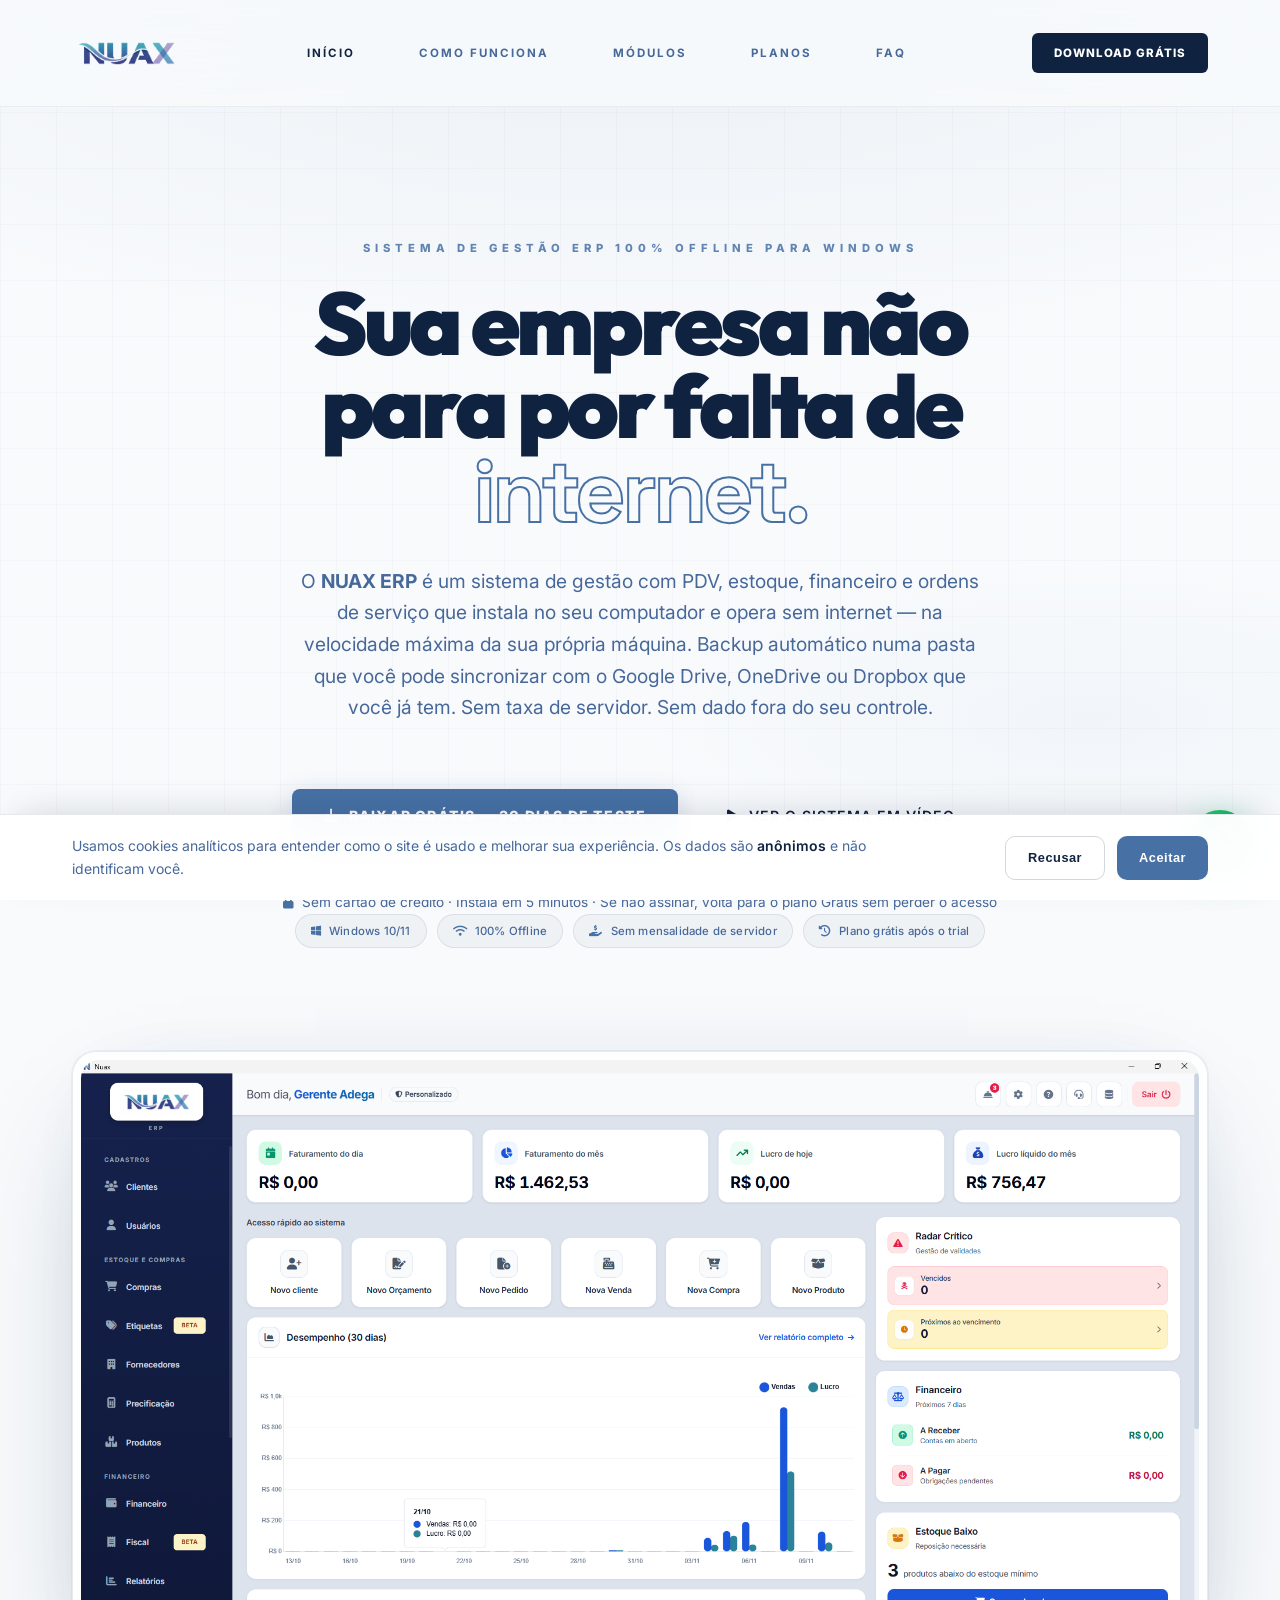
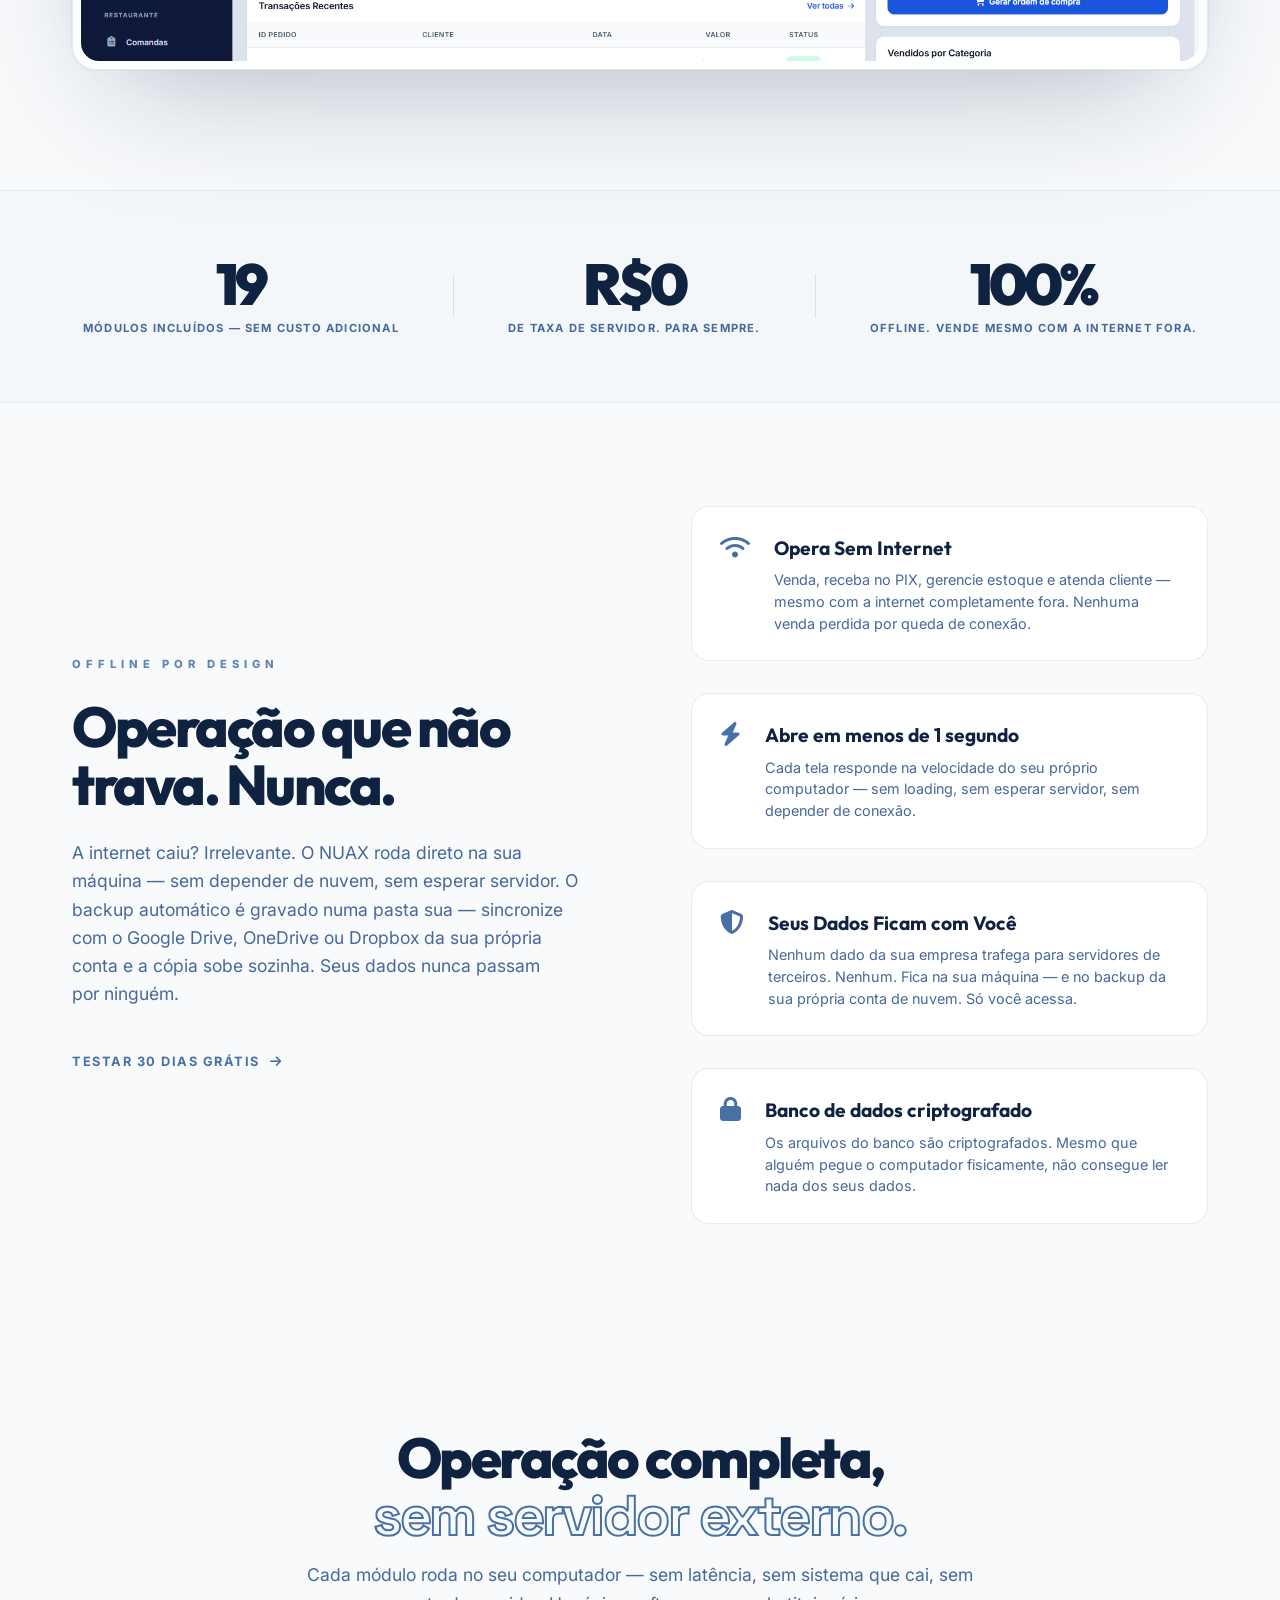
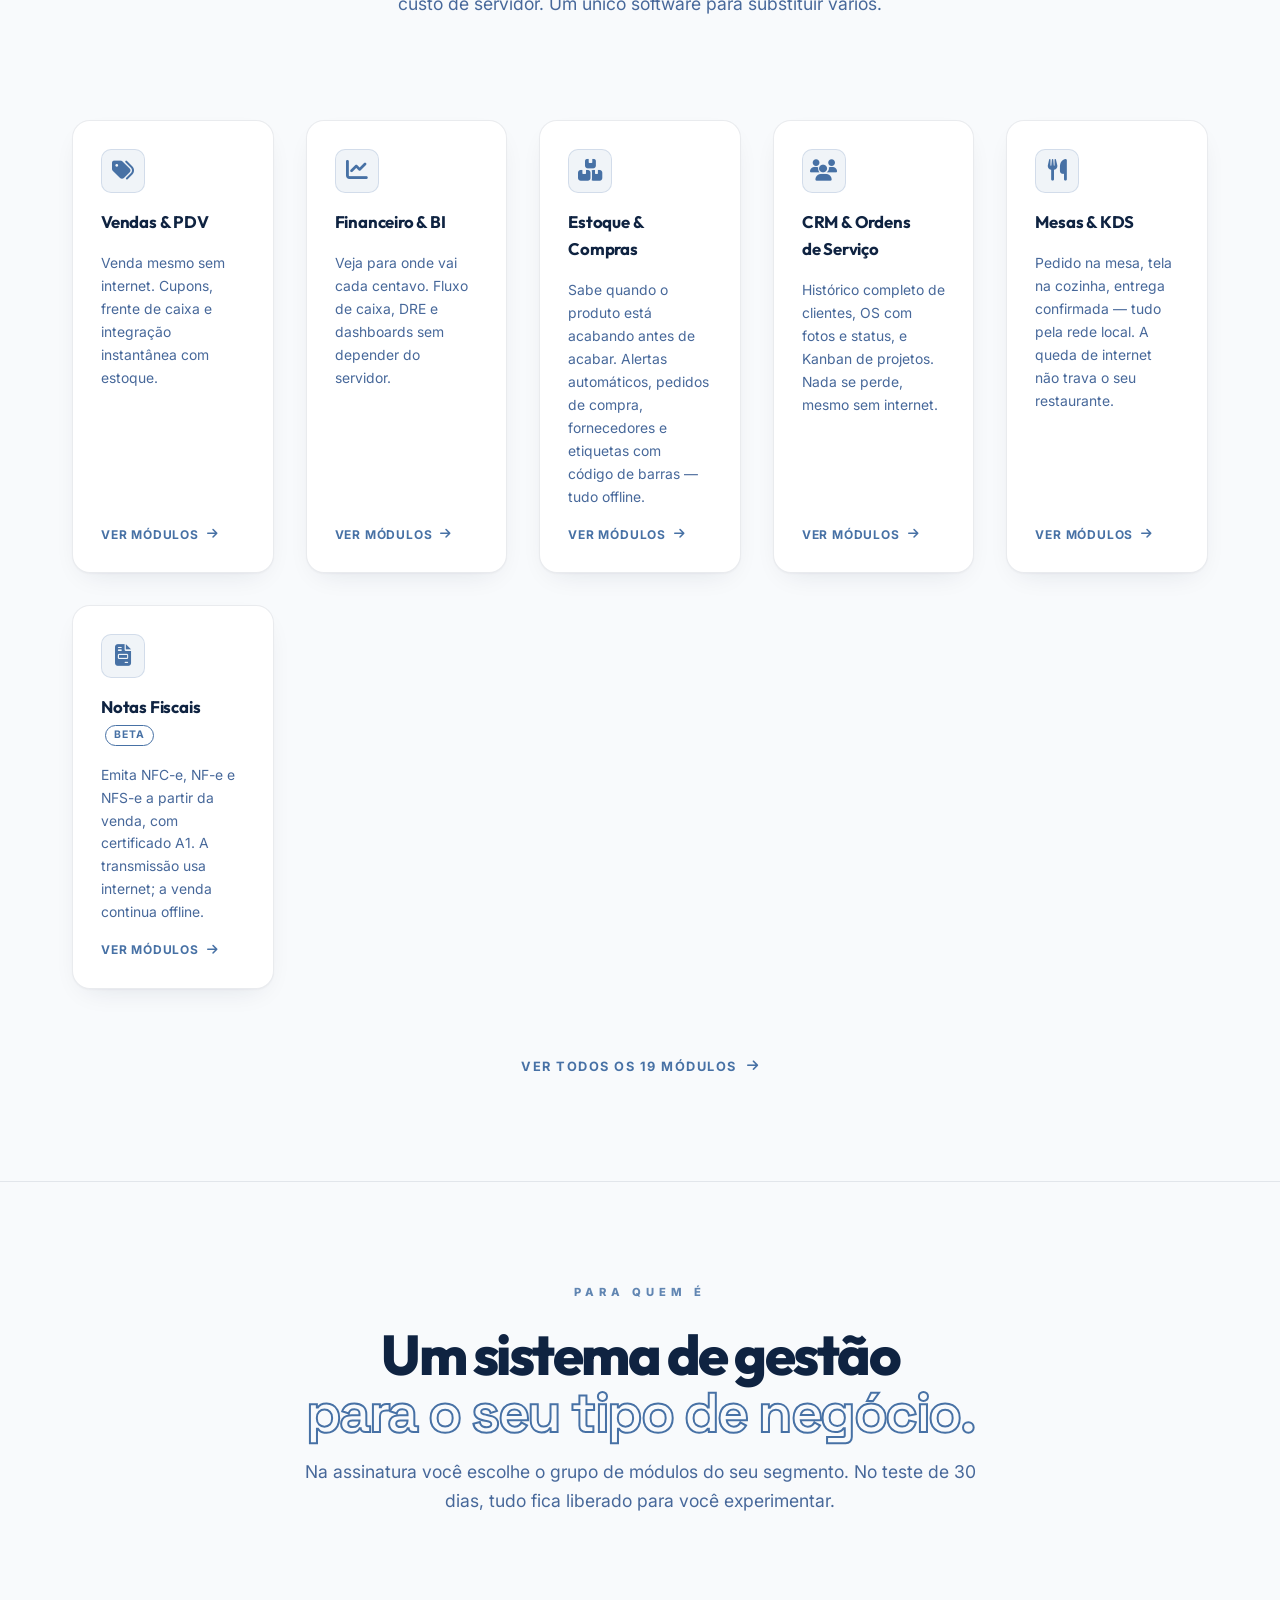
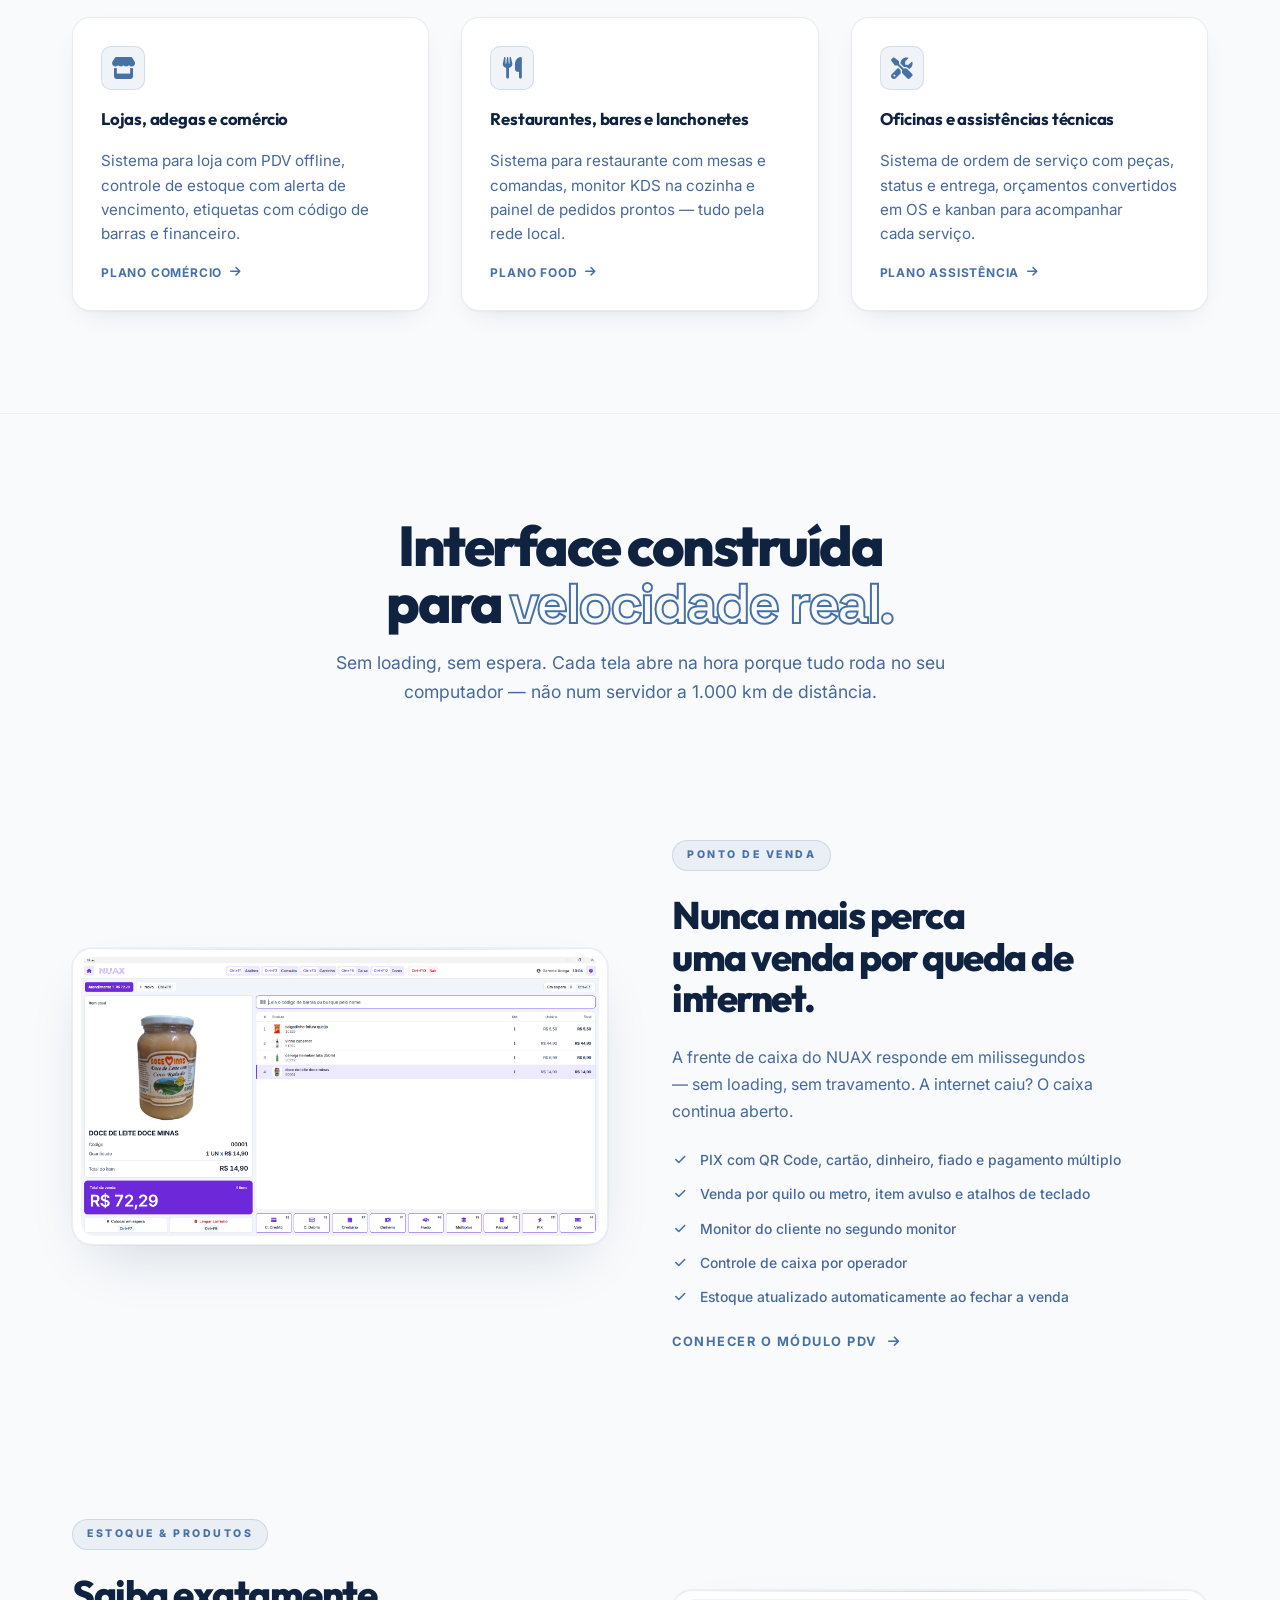
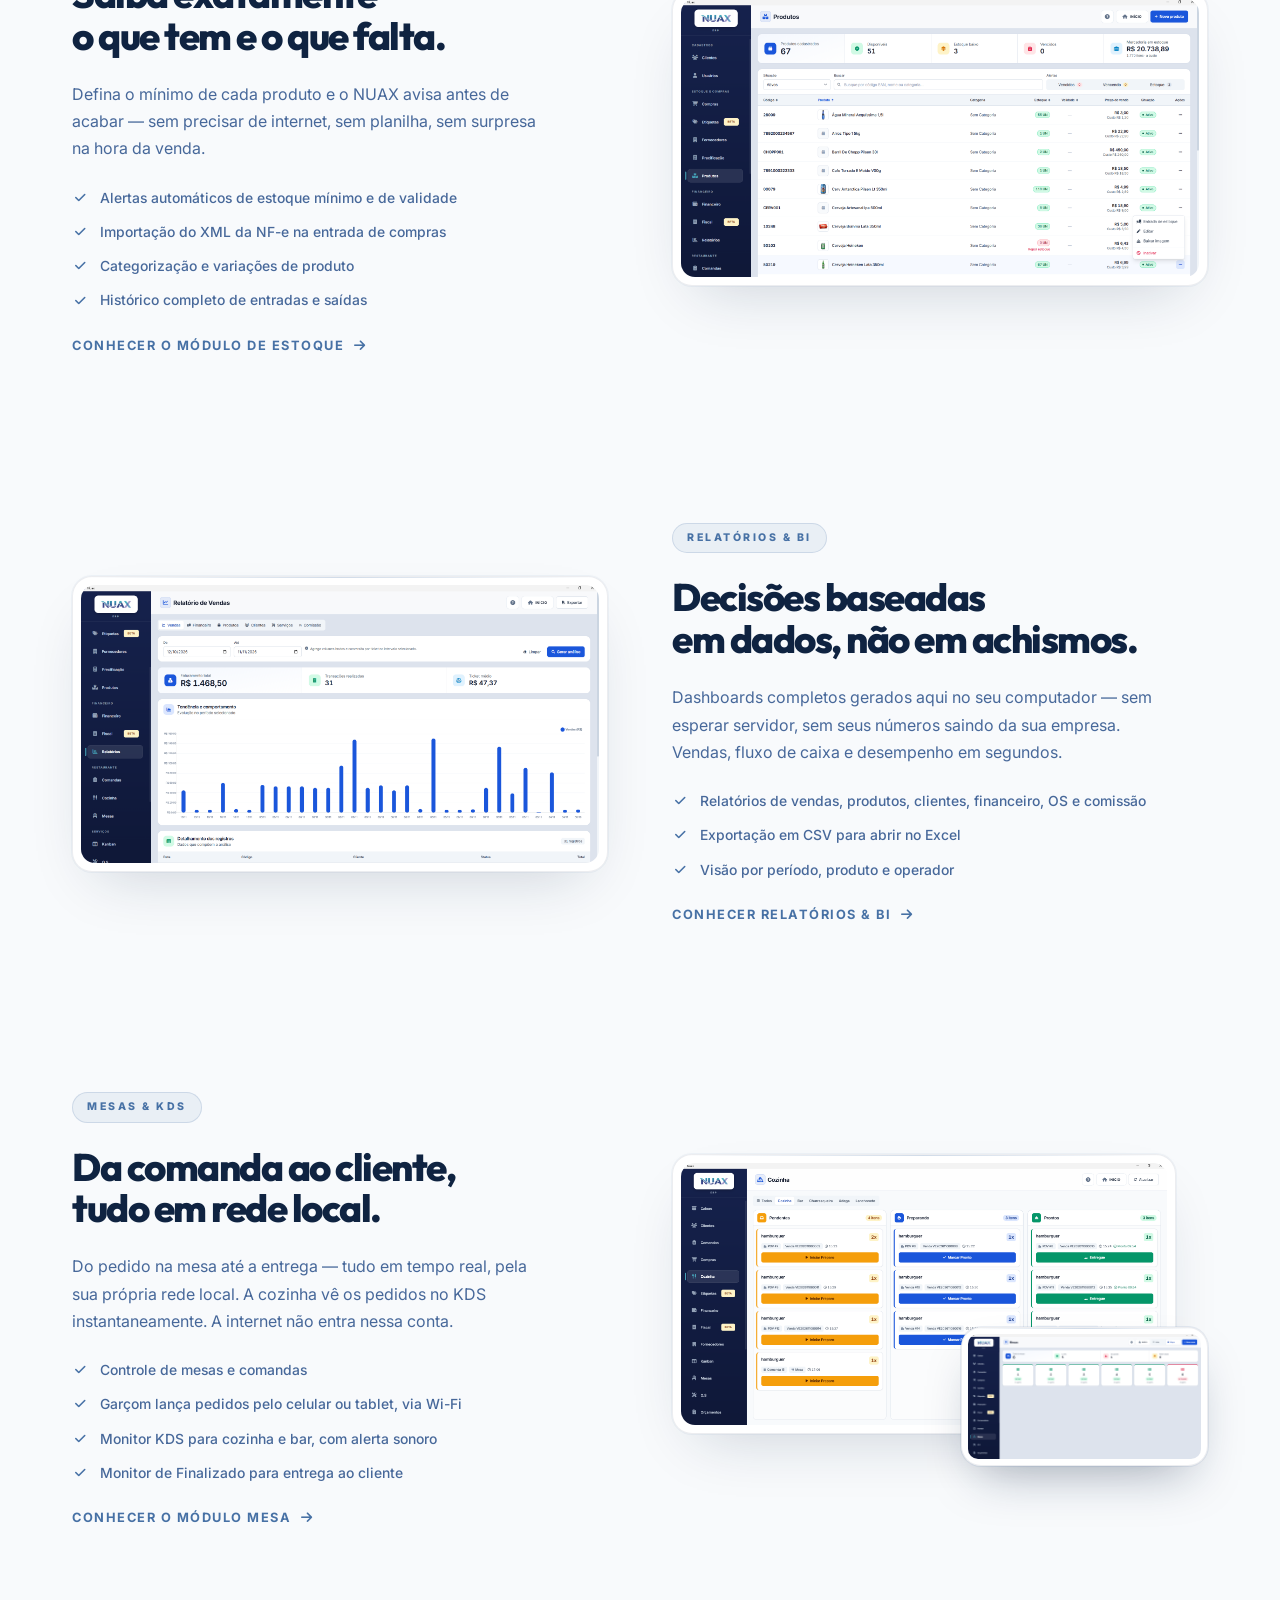
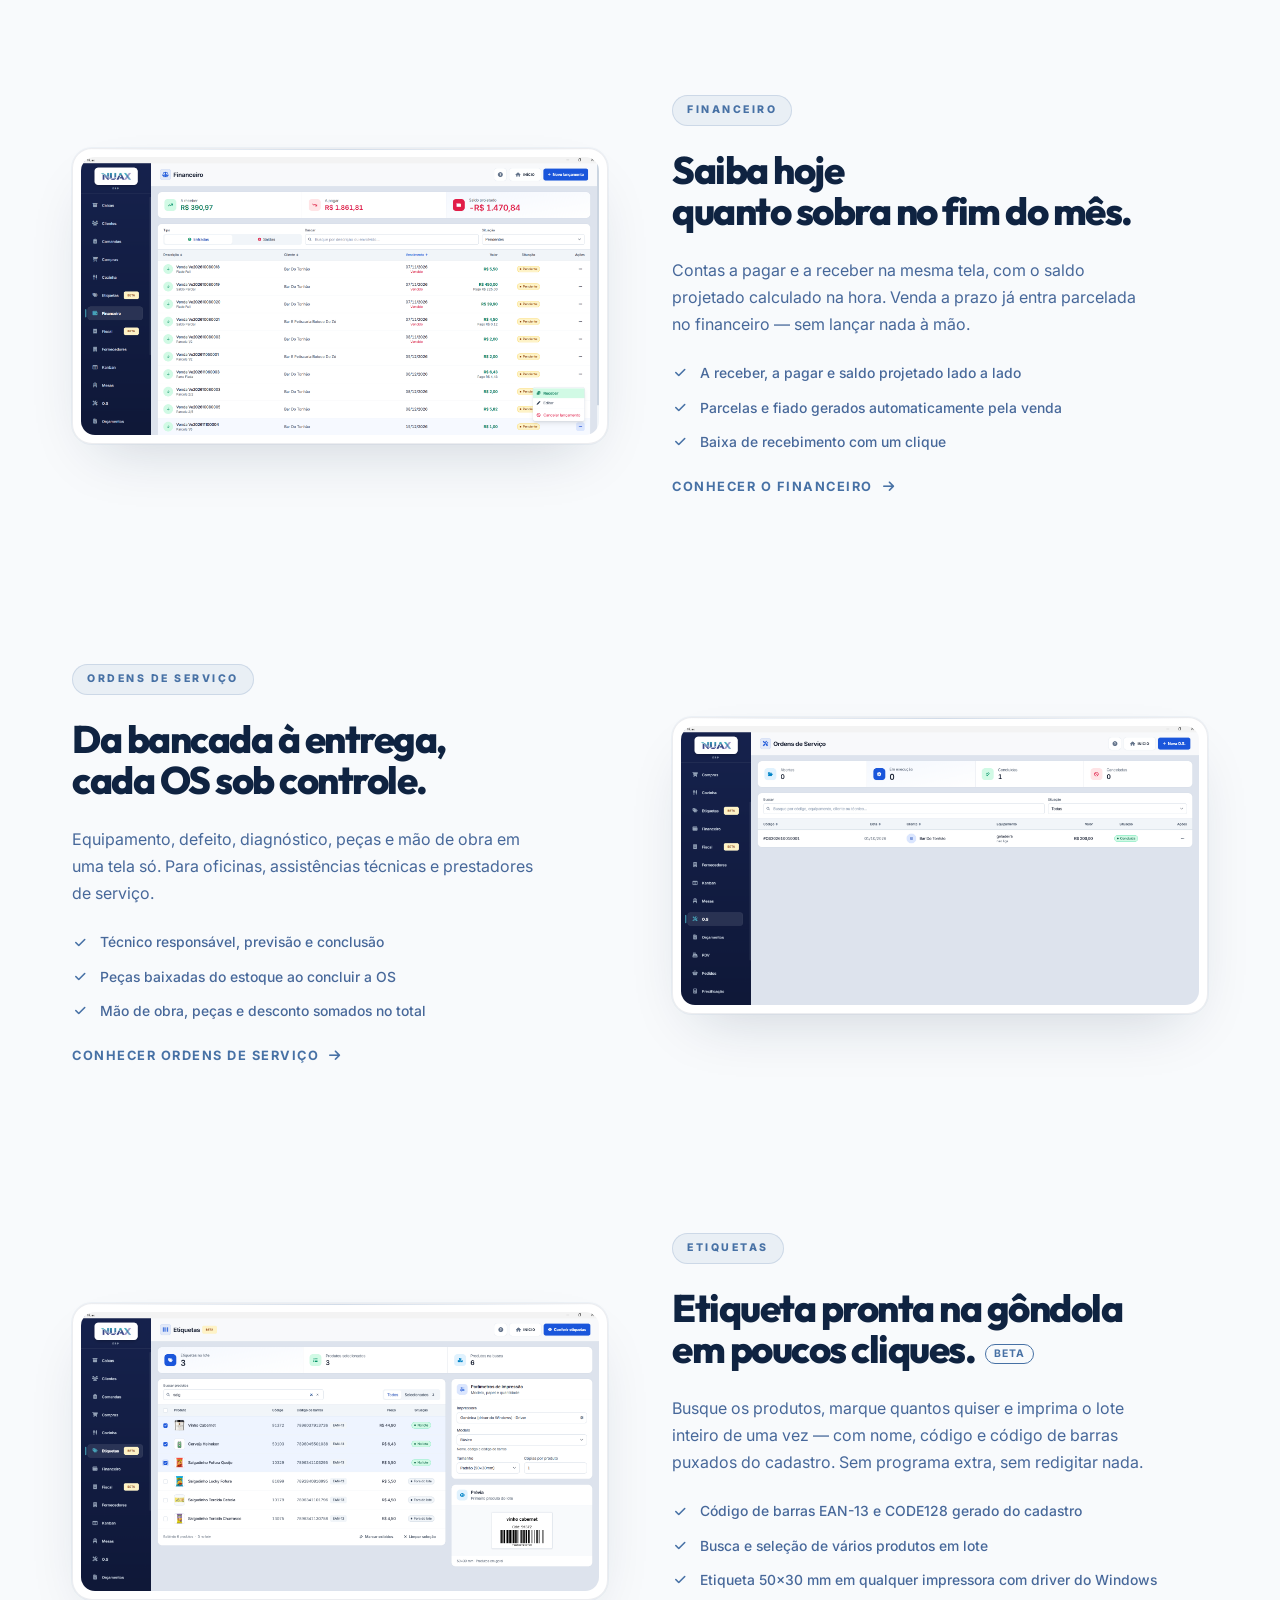
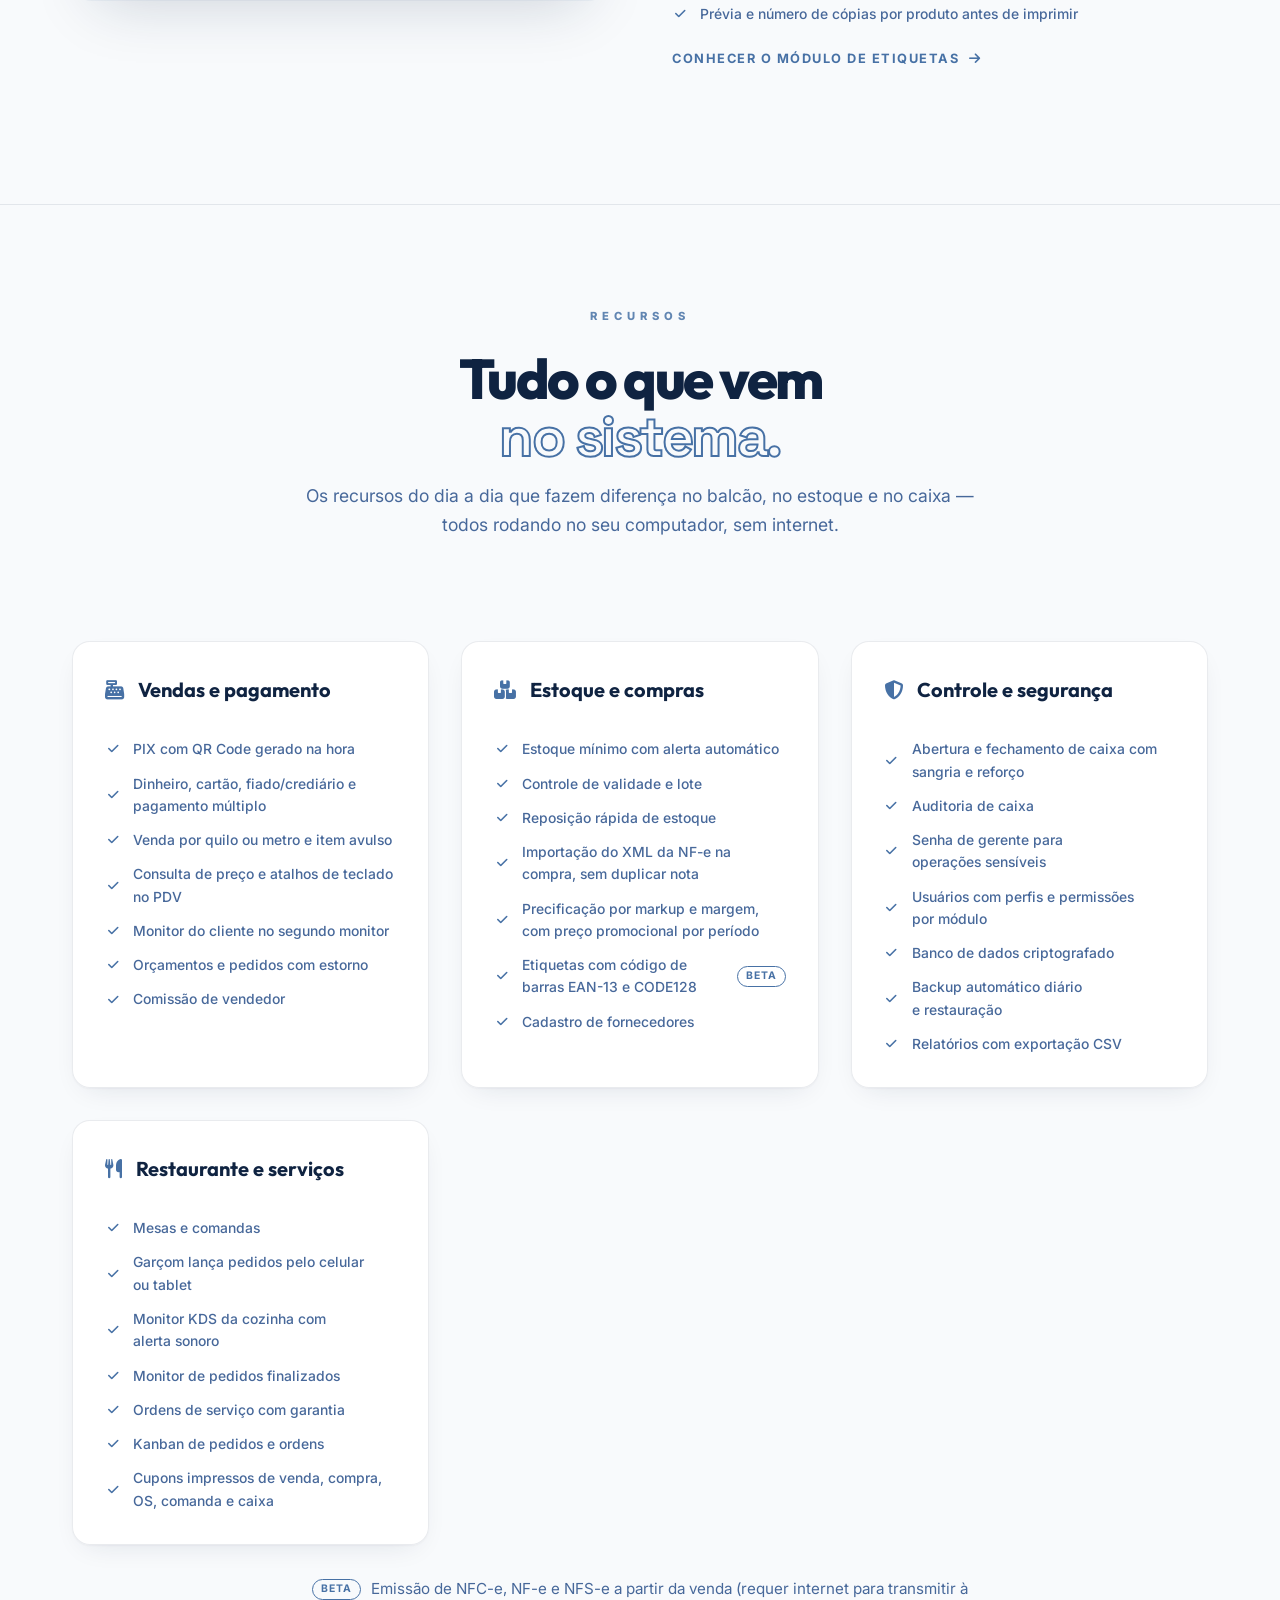
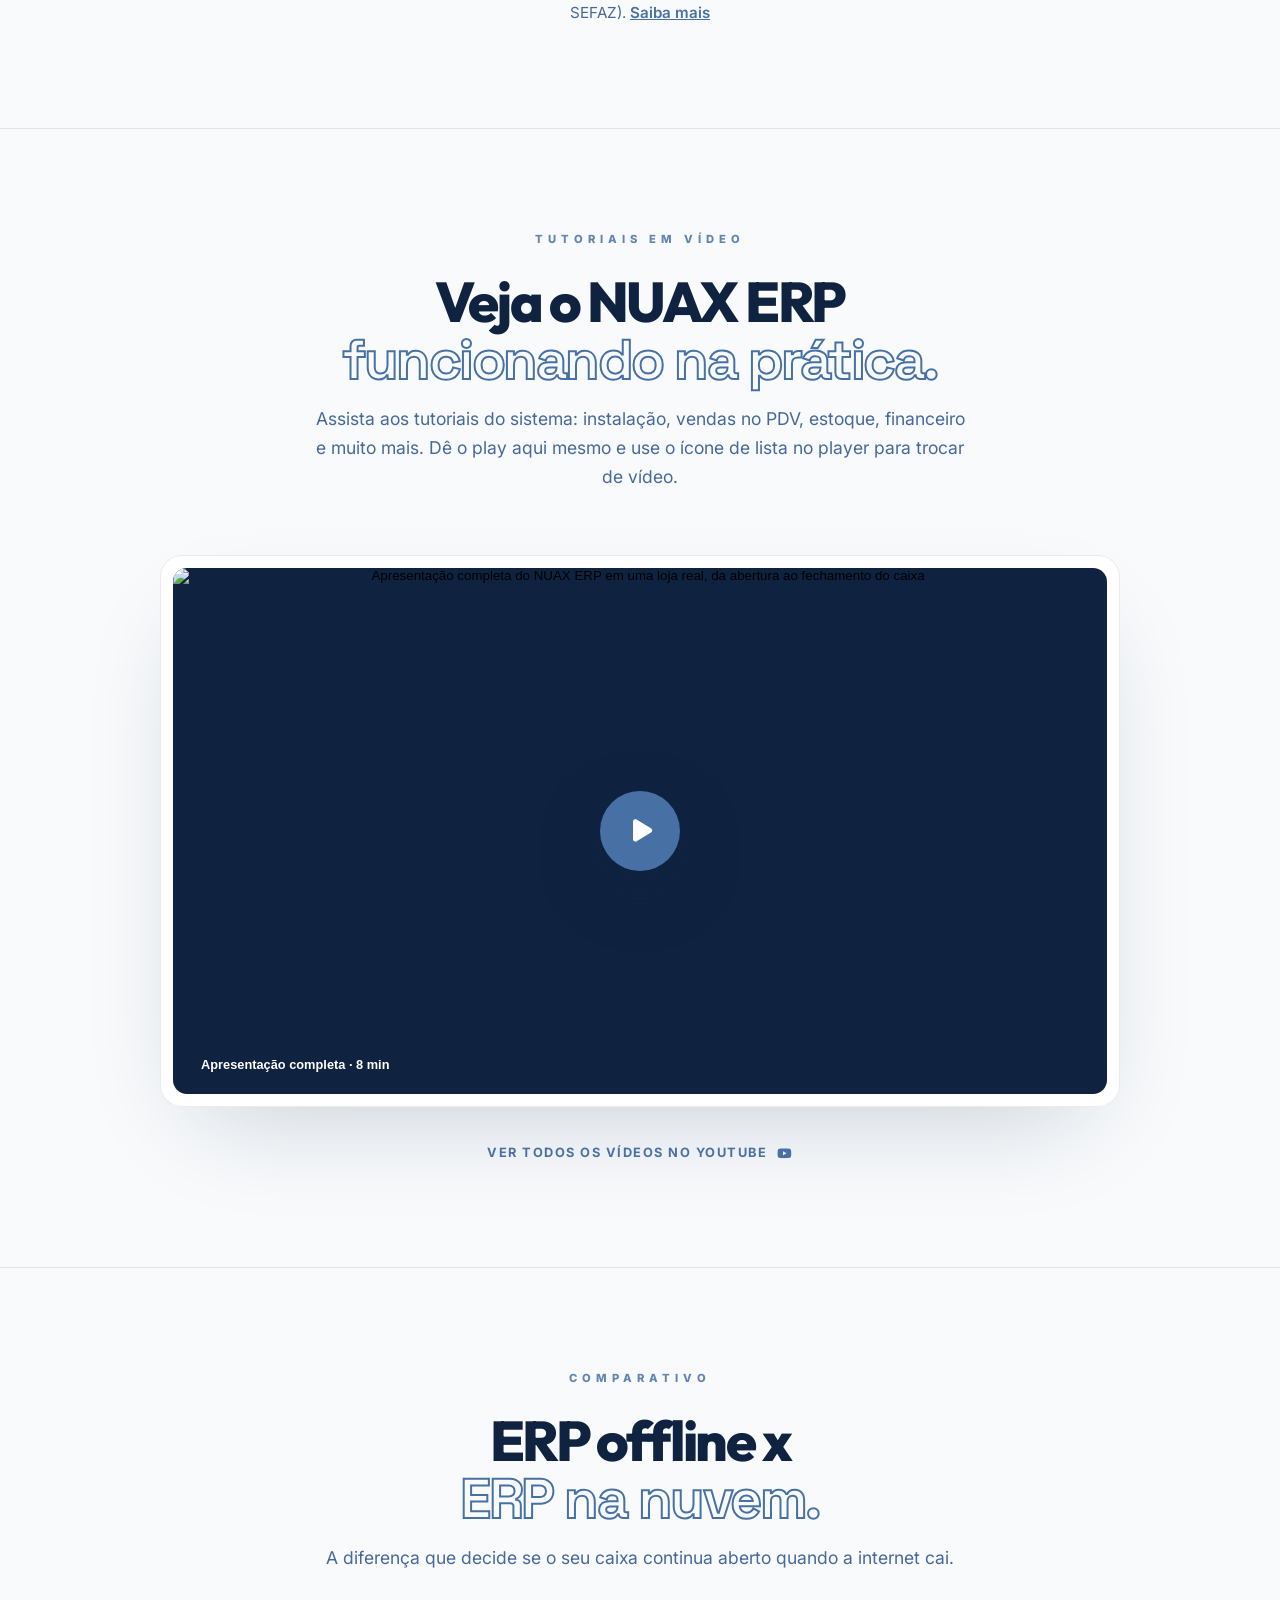
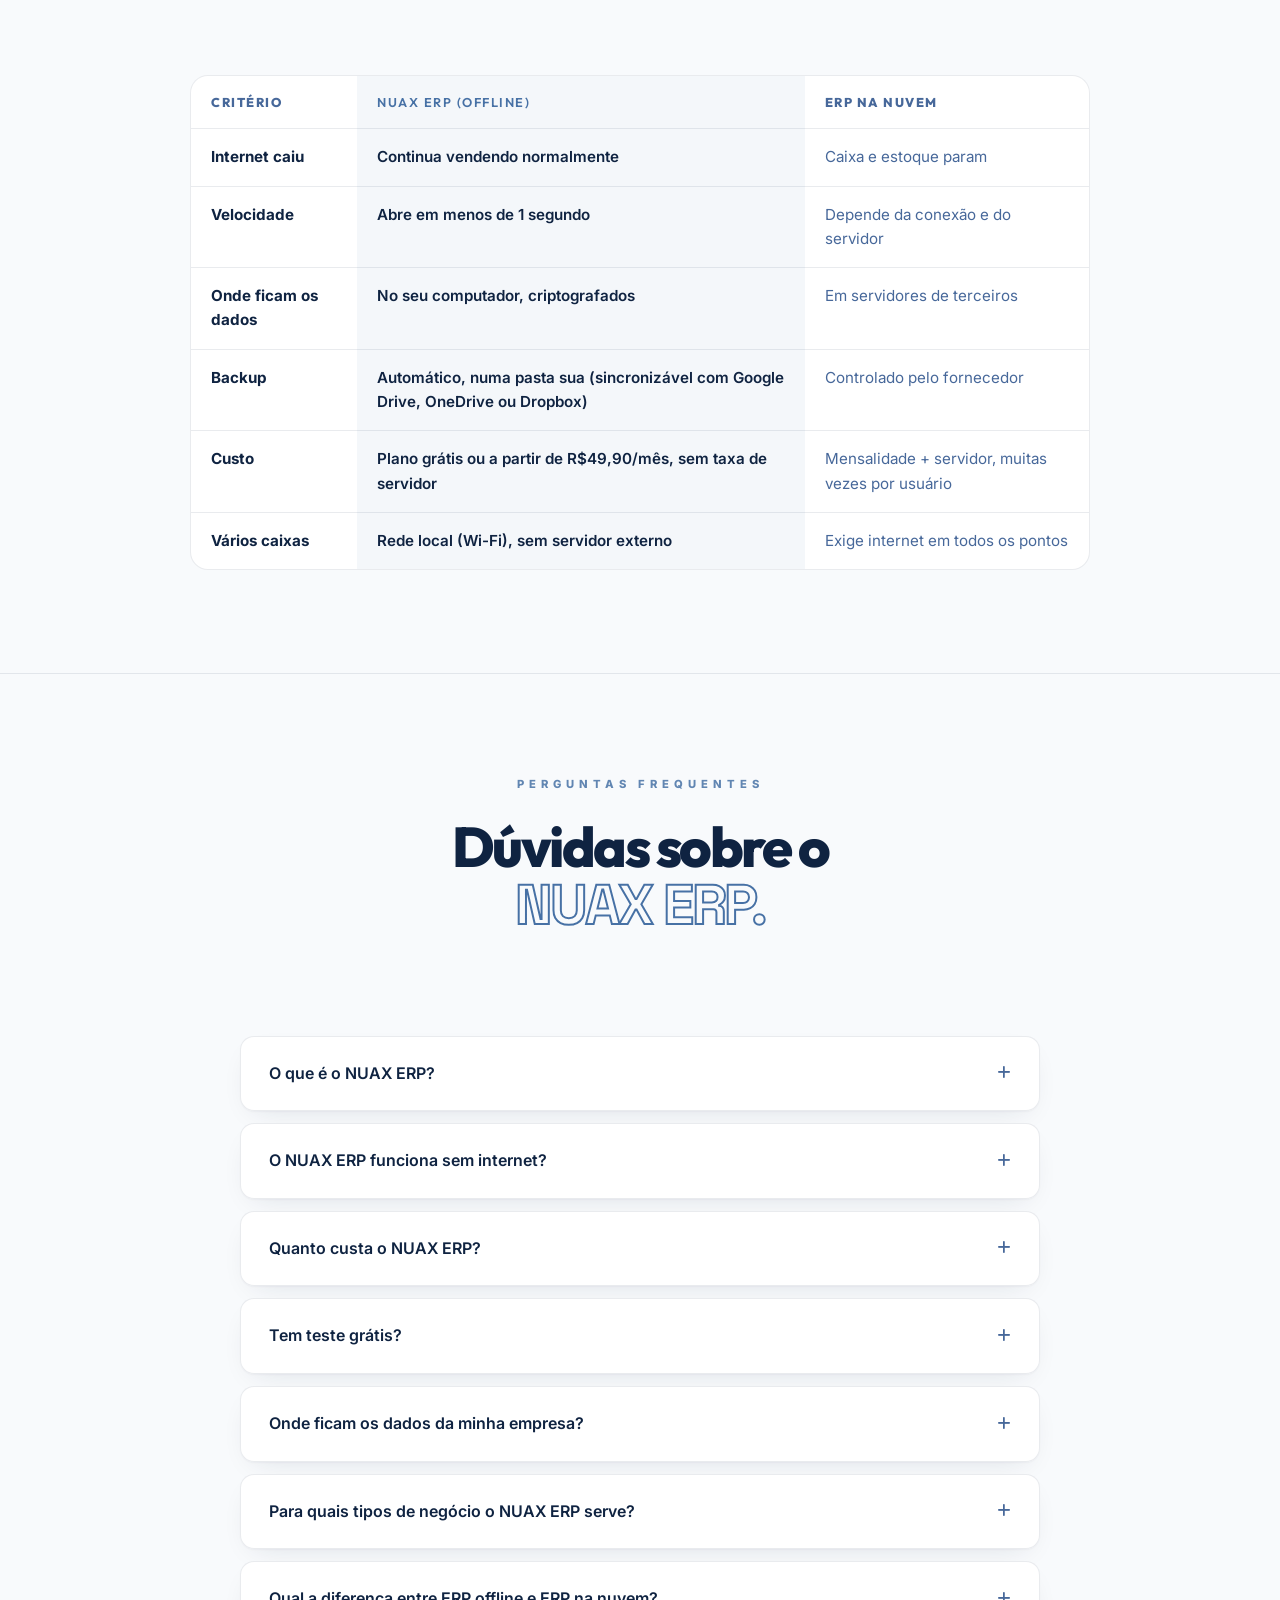
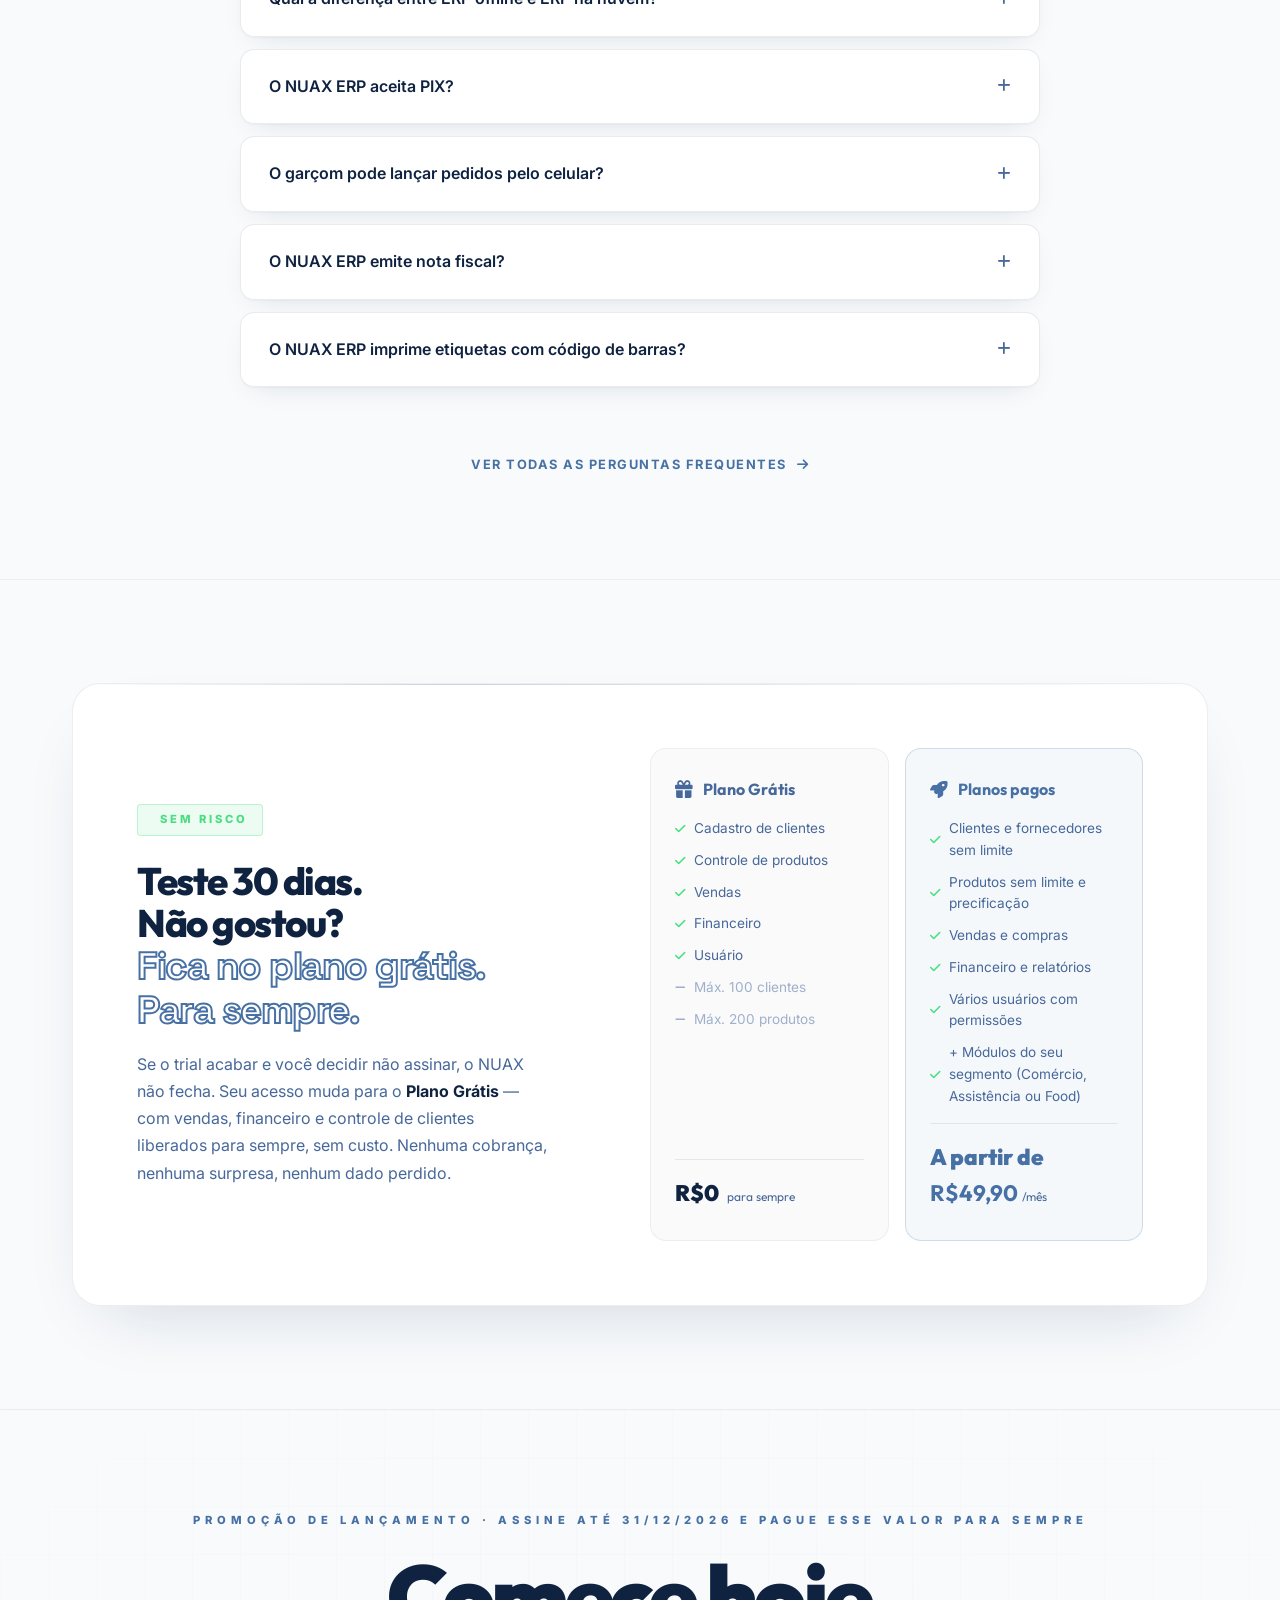
==== commit 1e290ccb: "ajuste de imagens e fluxo" ====
--- a/index.html
+++ b/index.html
@@ -1,4 +1,4 @@
-<!DOCTYPE html><html lang="pt-br"><head><meta charset="UTF-8"><meta name="viewport" content="width=device-width,initial-scale=1"><title>ERP Offline para Windows | Sistema de Gestão Grátis – NUAX</title><meta name="description" content="Sistema de gestão que funciona sem internet: PDV com PIX, estoque, financeiro, OS, mesas e KDS. Plano grátis ou a partir de R$49,90/mês. Teste 30 dias."><meta name="keywords" content="ERP offline, sistema de gestão offline, sistema ERP sem internet, ERP para Windows, programa de gestão para pequenas empresas, sistema para comércio, PDV offline, frente de caixa offline, controle de estoque, sistema financeiro, ordem de serviço, sistema para restaurante, sistema com PIX, comanda no celular, monitor do cliente, etiquetas com código de barras, impressão de etiquetas EAN-13, emissão de NFC-e, sistema de gestão grátis, NUAX ERP"><meta name="author" content="NUAX Corp"><meta name="robots" content="index, follow, max-image-preview:large, max-snippet:-1, max-video-preview:-1"><script>function gtag(){dataLayer.push(arguments)}window.dataLayer=window.dataLayer||[],gtag("consent","default",{analytics_storage:"accepted"===localStorage.getItem("nuax_cookie_consent")?"granted":"denied",ad_storage:"denied"})</script><script async src="https://www.googletagmanager.com/gtag/js?id=G-6E8NX6RSP4"></script><script>function gtag(){dataLayer.push(arguments)}window.dataLayer=window.dataLayer||[],gtag("js",new Date),gtag("config","G-6E8NX6RSP4")</script><meta name="theme-color" content="#f8fafc"><link rel="canonical" href="https://nuax.com.br/"><link rel="icon" href="/assets/favicon.ico" sizes="any"><link rel="apple-touch-icon" href="/assets/apple-touch-icon.png"><link rel="manifest" href="/site.webmanifest"><link rel="llms-txt" href="https://nuax.com.br/llms.txt"><meta name="geo.region" content="BR-SP"><meta name="geo.placename" content="São Paulo"><meta name="geo.position" content="-23.5686278;-46.6985239"><meta name="ICBM" content="-23.5686278, -46.6985239"><meta property="og:type" content="website"><meta property="og:locale" content="pt_BR"><meta property="og:site_name" content="NUAX ERP"><meta property="og:url" content="https://nuax.com.br/"><meta property="og:title" content="ERP Offline para Windows — Sua empresa não para sem internet | NUAX"><meta property="og:description" content="Sistema de gestão 100% offline: PDV com PIX, estoque com validade, financeiro, OS, mesas, KDS e notas fiscais (beta). Plano grátis ou a partir de R$49,90/mês. Teste 30 dias sem cartão."><meta property="og:image" content="https://nuax.com.br/assets/erp/dashboard.png"><meta property="og:image:type" content="image/png"><meta property="og:image:width" content="1509"><meta property="og:image:height" content="985"><meta property="og:image:alt" content="Painel do NUAX ERP, sistema de gestão offline para Windows"><meta name="twitter:card" content="summary_large_image"><meta name="twitter:url" content="https://nuax.com.br/"><meta name="twitter:title" content="ERP Offline para Windows — Teste 30 dias grátis | NUAX"><meta name="twitter:description" content="PDV com PIX, estoque, financeiro, OS, mesas e KDS funcionando sem internet. Plano grátis ou a partir de R$49,90/mês. Sem cartão."><meta name="twitter:image" content="https://nuax.com.br/assets/erp/dashboard.png"><meta name="twitter:image:alt" content="Painel do NUAX ERP, sistema de gestão offline para Windows"><script type="application/ld+json">{
+<!DOCTYPE html><html lang="pt-br"><head><meta charset="UTF-8"><meta name="viewport" content="width=device-width,initial-scale=1"><title>ERP Offline para Windows | Sistema de Gestão Grátis – NUAX</title><meta name="description" content="Sistema de gestão que funciona sem internet: PDV com PIX, estoque, financeiro, OS, mesas e KDS. Plano grátis ou a partir de R$49,90/mês. Teste 30 dias."><meta name="keywords" content="ERP offline, sistema de gestão offline, sistema ERP sem internet, ERP para Windows, programa de gestão para pequenas empresas, sistema para comércio, PDV offline, frente de caixa offline, controle de estoque, sistema financeiro, ordem de serviço, sistema para restaurante, sistema com PIX, comanda no celular, monitor do cliente, etiquetas com código de barras, impressão de etiquetas EAN-13, emissão de NFC-e, sistema de gestão grátis, NUAX ERP"><meta name="author" content="NUAX Corp"><meta name="robots" content="index, follow, max-image-preview:large, max-snippet:-1, max-video-preview:-1"><script>function gtag(){dataLayer.push(arguments)}window.dataLayer=window.dataLayer||[],gtag("consent","default",{analytics_storage:"accepted"===localStorage.getItem("nuax_cookie_consent")?"granted":"denied",ad_storage:"denied"})</script><script async src="https://www.googletagmanager.com/gtag/js?id=G-6E8NX6RSP4"></script><script>function gtag(){dataLayer.push(arguments)}window.dataLayer=window.dataLayer||[],gtag("js",new Date),gtag("config","G-6E8NX6RSP4")</script><meta name="theme-color" content="#f8fafc"><link rel="canonical" href="https://nuax.com.br/"><link rel="icon" href="/assets/favicon.ico" sizes="any"><link rel="apple-touch-icon" href="/assets/apple-touch-icon.png"><link rel="manifest" href="/site.webmanifest"><link rel="llms-txt" href="https://nuax.com.br/llms.txt"><meta name="geo.region" content="BR-SP"><meta name="geo.placename" content="São Paulo"><meta name="geo.position" content="-23.5686278;-46.6985239"><meta name="ICBM" content="-23.5686278, -46.6985239"><meta property="og:type" content="website"><meta property="og:locale" content="pt_BR"><meta property="og:site_name" content="NUAX ERP"><meta property="og:url" content="https://nuax.com.br/"><meta property="og:title" content="ERP Offline para Windows — Sua empresa não para sem internet | NUAX"><meta property="og:description" content="Sistema de gestão 100% offline: PDV com PIX, estoque com validade, financeiro, OS, mesas, KDS e notas fiscais (beta). Plano grátis ou a partir de R$49,90/mês. Teste 30 dias sem cartão."><meta property="og:image" content="https://nuax.com.br/assets/erp/dashboard.png"><meta property="og:image:type" content="image/png"><meta property="og:image:width" content="1920"><meta property="og:image:height" content="1032"><meta property="og:image:alt" content="Painel do NUAX ERP, sistema de gestão offline para Windows"><meta name="twitter:card" content="summary_large_image"><meta name="twitter:url" content="https://nuax.com.br/"><meta name="twitter:title" content="ERP Offline para Windows — Teste 30 dias grátis | NUAX"><meta name="twitter:description" content="PDV com PIX, estoque, financeiro, OS, mesas e KDS funcionando sem internet. Plano grátis ou a partir de R$49,90/mês. Sem cartão."><meta name="twitter:image" content="https://nuax.com.br/assets/erp/dashboard.png"><meta name="twitter:image:alt" content="Painel do NUAX ERP, sistema de gestão offline para Windows"><script type="application/ld+json">{
       "@context": "https://schema.org",
       "@graph": [
         {
@@ -40,10 +40,10 @@
           "description": "O NUAX ERP é um sistema de gestão empresarial 100% offline para Windows 10 e 11, feito no Brasil pela NUAX Corp, com PDV, estoque, financeiro, ordens de serviço, mesas e KDS; plano grátis para sempre e planos pagos a partir de R$49,90/mês.",
           "inLanguage": "pt-BR",
           "datePublished": "2025-01-01",
-          "dateModified": "2026-10-30",
+          "dateModified": "2026-11-11",
           "isPartOf": { "@id": "https://nuax.com.br/#website" },
           "about": { "@id": "https://nuax.com.br/#software" },
-          "primaryImageOfPage": { "@type": "ImageObject", "url": "https://nuax.com.br/assets/erp/dashboard.png", "width": 1509, "height": 985 },
+          "primaryImageOfPage": { "@type": "ImageObject", "url": "https://nuax.com.br/assets/erp/dashboard.png", "width": 1920, "height": 1032 },
           "author": { "@id": "https://nuax.com.br/#organization" },
           "publisher": { "@id": "https://nuax.com.br/#organization" }
         },
@@ -61,20 +61,28 @@
           "countriesSupported": "BR",
           "downloadUrl": "https://nuax.com.br/erp/download.html",
           "screenshot": [
-            "https://nuax.com.br/assets/erp/dashboard.png",
-            "https://nuax.com.br/assets/erp/pdv.png",
-            "https://nuax.com.br/assets/erp/produtos.png",
-            "https://nuax.com.br/assets/erp/relatorios.png",
-            "https://nuax.com.br/assets/erp/painel_cozinha.png",
-            "https://nuax.com.br/assets/erp/vendas.png",
-            "https://nuax.com.br/assets/erp/financeiro.png",
-            "https://nuax.com.br/assets/erp/os.png",
-            "https://nuax.com.br/assets/erp/mesa.png",
-            "https://nuax.com.br/assets/erp/comandas.png",
-            "https://nuax.com.br/assets/erp/kanban.png",
-            "https://nuax.com.br/assets/erp/clientes.png",
-            "https://nuax.com.br/assets/erp/precificacao.png",
-            "https://nuax.com.br/assets/erp/etiqueta.png"
+            { "@type": "ImageObject", "url": "https://nuax.com.br/assets/erp/dashboard.png", "caption": "Painel inicial do NUAX ERP com faturamento do dia e do mês, lucro, radar de validades e estoque baixo", "width": 1920, "height": 1032 },
+            { "@type": "ImageObject", "url": "https://nuax.com.br/assets/erp/pdv.png", "caption": "Frente de caixa (PDV) do NUAX ERP com PIX, cartão, dinheiro e fiado", "width": 1920, "height": 1032 },
+            { "@type": "ImageObject", "url": "https://nuax.com.br/assets/erp/vendas.png", "caption": "Lista de vendas com receita bruta, ticket médio e situação de pagamento", "width": 1920, "height": 1032 },
+            { "@type": "ImageObject", "url": "https://nuax.com.br/assets/erp/pedidos.png", "caption": "Pedidos com valor em aberto, itens e situação reservado ou faturado", "width": 1920, "height": 1032 },
+            { "@type": "ImageObject", "url": "https://nuax.com.br/assets/erp/orcamento.png", "caption": "Orçamentos aguardando aprovação, convertidos em pedido e valor em negociação", "width": 1920, "height": 1032 },
+            { "@type": "ImageObject", "url": "https://nuax.com.br/assets/erp/precificacao.png", "caption": "Precificação por markup ou margem com preço sugerido e preço atual", "width": 1920, "height": 1032 },
+            { "@type": "ImageObject", "url": "https://nuax.com.br/assets/erp/caixa.png", "caption": "Gestão de caixas com abertura, vendas, suprimentos, sangrias e saldo", "width": 1920, "height": 1032 },
+            { "@type": "ImageObject", "url": "https://nuax.com.br/assets/erp/financeiro.png", "caption": "Financeiro com contas a pagar e a receber e saldo projetado", "width": 1920, "height": 1032 },
+            { "@type": "ImageObject", "url": "https://nuax.com.br/assets/erp/relatorios.png", "caption": "Relatórios de vendas com faturamento, ticket médio e exportação em CSV", "width": 1920, "height": 1032 },
+            { "@type": "ImageObject", "url": "https://nuax.com.br/assets/erp/produtos.png", "caption": "Estoque e produtos com alertas de estoque mínimo e validade", "width": 1920, "height": 1032 },
+            { "@type": "ImageObject", "url": "https://nuax.com.br/assets/erp/compras.png", "caption": "Compras com custo total acumulado e compras aguardando pagamento", "width": 1920, "height": 1032 },
+            { "@type": "ImageObject", "url": "https://nuax.com.br/assets/erp/fornecedores.png", "caption": "Cadastro de fornecedores com CNPJ, contato e situação", "width": 1920, "height": 1032 },
+            { "@type": "ImageObject", "url": "https://nuax.com.br/assets/erp/etiqueta.png", "caption": "Etiquetas 50×30 mm com código de barras EAN-13 impressas em lote (beta)", "width": 1920, "height": 1032 },
+            { "@type": "ImageObject", "url": "https://nuax.com.br/assets/erp/os.png", "caption": "Ordens de serviço abertas, em execução, concluídas e canceladas", "width": 1920, "height": 1032 },
+            { "@type": "ImageObject", "url": "https://nuax.com.br/assets/erp/kanban.png", "caption": "Kanban de pedidos e ordens por etapa", "width": 1920, "height": 1032 },
+            { "@type": "ImageObject", "url": "https://nuax.com.br/assets/erp/clientes.png", "caption": "Clientes e CRM com histórico de compras", "width": 1920, "height": 1032 },
+            { "@type": "ImageObject", "url": "https://nuax.com.br/assets/erp/mesa.png", "caption": "Controle de mesas para restaurantes, bares e lanchonetes", "width": 1920, "height": 1032 },
+            { "@type": "ImageObject", "url": "https://nuax.com.br/assets/erp/comandas.png", "caption": "Comandas abertas com lançamento pelo celular do garçom", "width": 1920, "height": 1032 },
+            { "@type": "ImageObject", "url": "https://nuax.com.br/assets/erp/food_mesa.png", "caption": "Mapa de mesas no celular do garçom, por setor", "width": 359, "height": 800 },
+            { "@type": "ImageObject", "url": "https://nuax.com.br/assets/erp/food_comanda.png", "caption": "Comandas no celular do garçom com valor, saldo e situação", "width": 359, "height": 802 },
+            { "@type": "ImageObject", "url": "https://nuax.com.br/assets/erp/food_comanda_aberta.png", "caption": "Comanda aberta no celular: lançar itens, pagamentos, transferir, juntar, separar e fechar", "width": 362, "height": 802 },
+            { "@type": "ImageObject", "url": "https://nuax.com.br/assets/erp/painel_cozinha.png", "caption": "Monitor KDS da cozinha com os pedidos em tempo real", "width": 1920, "height": 1032 }
           ],
           "featureList": [
             "Funciona 100% offline, sem internet",
@@ -164,4 +172,4 @@
           ]
         }
       ]
-    }</script><link rel="preload" as="image" href="assets/erp/dashboard.webp" type="image/webp" fetchpriority="high"><link rel="preconnect" href="https://fonts.googleapis.com"><link rel="preconnect" href="https://fonts.gstatic.com" crossorigin><link href="https://fonts.googleapis.com/css2?family=Inter:wght@300..800&family=Outfit:wght@400..900&family=Space+Grotesk:wght@400..700&display=swap" rel="stylesheet"><link rel="preload" as="style" href="https://cdnjs.cloudflare.com/ajax/libs/font-awesome/6.5.1/css/all.min.css"><link rel="stylesheet" href="https://cdnjs.cloudflare.com/ajax/libs/font-awesome/6.5.1/css/all.min.css" media="print" onload='this.media="all"'><noscript><link rel="stylesheet" href="https://cdnjs.cloudflare.com/ajax/libs/font-awesome/6.5.1/css/all.min.css"></noscript><link rel="stylesheet" href="styles.css?v=4ec7318a"></head><body class="luxury-theme"><a href="#main-content" class="skip-link">Pular para o conteúdo principal</a><div class="mesh-gradient"></div><header class="header-main" id="navbar"><div class="wrap header-flex"><div class="brand"><a href="index.html" aria-label="NUAX ERP — página inicial"><img src="assets/nuax-nome-transparente.png" alt="NUAX ERP" class="brand-img" width="84" height="32"></a></div><nav class="nav-desktop" aria-label="Navegação principal"><a href="index.html" class="nav-link" aria-current="page">Início</a> <a href="erp/como-funciona.html" class="nav-link">Como Funciona</a> <a href="erp/modulos.html" class="nav-link">Módulos</a> <a href="erp/planos.html" class="nav-link">Planos</a> <a href="erp/faq.html" class="nav-link">FAQ</a></nav><div class="actions"><a href="erp/download.html" class="btn-premium">Download Grátis</a> <button class="mobile-menu-btn" id="mobileMenuBtn" aria-label="Abrir menu"><span></span><span></span><span></span></button></div></div><div class="mobile-nav" id="mobileNav" role="navigation" aria-label="Menu mobile"><a href="index.html" class="mobile-nav-link" aria-current="page">Início</a> <a href="erp/como-funciona.html" class="mobile-nav-link">Como Funciona</a> <a href="erp/modulos.html" class="mobile-nav-link">Módulos</a> <a href="erp/planos.html" class="mobile-nav-link">Planos</a> <a href="erp/faq.html" class="mobile-nav-link">FAQ</a> <a href="erp/download.html" class="btn-premium mobile-cta">Download Grátis</a></div></header><main id="main-content"><section id="hero-premium" aria-label="Apresentação do NUAX ERP"><div class="wrap text-center"><div class="hero-header mx-auto reveal-up"><h1 class="massive-title"><span class="reveal-text hero-kicker">Sistema de gestão ERP 100% offline para Windows</span>Sua empresa não<br>para por falta de<br><span class="accent-stroke">internet.</span></h1><p class="hero-subtitle mx-auto">O <strong>NUAX ERP</strong> é um sistema de gestão com PDV, estoque, financeiro e ordens de serviço que instala no seu computador e opera sem internet — na velocidade máxima da sua própria máquina. Backup automático numa pasta que você pode sincronizar com o Google Drive, OneDrive ou Dropbox que você já tem. Sem taxa de servidor. Sem dado fora do seu controle.</p><div class="hero-cta-group"><a href="erp/download.html" class="btn-hero-primary" data-cta="hero"><i class="fa-solid fa-download" aria-hidden="true"></i> Baixar Grátis — 30 dias de teste </a><a href="#videos" class="btn-hero-secondary" data-cta="hero-video"><i class="fa-solid fa-play" aria-hidden="true"></i> Ver o sistema em vídeo</a></div><p class="cta-microcopy"><i class="fa-solid fa-lock" aria-hidden="true"></i> Sem cartão de crédito · Instala em 5 minutos · Se não assinar, volta para o plano Grátis sem perder o acesso</p><div class="hero-trust-badges" role="list"><span class="trust-badge" role="listitem"><i class="fa-brands fa-windows" aria-hidden="true"></i> Windows 10/11</span> <span class="trust-badge" role="listitem"><i class="fa-solid fa-wifi" aria-hidden="true"></i> 100% Offline</span> <span class="trust-badge" role="listitem"><i class="fa-solid fa-hand-holding-dollar" aria-hidden="true"></i> Sem mensalidade de servidor</span> <span class="trust-badge" role="listitem"><i class="fa-solid fa-clock-rotate-left" aria-hidden="true"></i> Plano grátis após o trial</span></div></div><div class="hero-visual reveal-scale"><div class="main-frame" id="hero-card"><picture><source srcset="assets/erp/dashboard.webp" type="image/webp"><img src="assets/erp/dashboard.png" alt="Dashboard do NUAX ERP — painel de gestão empresarial offline para Windows" class="main-screen zoomable-image" width="1509" height="985" fetchpriority="high" decoding="async"></picture><div class="glow-orb"></div></div></div></div></section><section id="stats-strip" aria-label="Destaques numéricos"><div class="wrap"><div class="stats-grid"><div class="stat-item reveal-up"><span class="stat-num-lg">19</span> <span class="stat-desc">módulos incluídos — sem custo adicional</span></div><div class="stat-divider"></div><div class="stat-item reveal-up" style="transition-delay:.1s"><span class="stat-num-lg">R$0</span> <span class="stat-desc">de taxa de servidor. Para sempre.</span></div><div class="stat-divider"></div><div class="stat-item reveal-up" style="transition-delay:.2s"><span class="stat-num-lg">100%</span> <span class="stat-desc">offline. Vende mesmo com a internet fora.</span></div></div></div></section><section id="vision" aria-labelledby="vision-title"><div class="wrap"><div class="vision-grid"><div class="vision-content reveal-left"><span class="reveal-text" style="text-align:left;display:block">OFFLINE POR DESIGN</span><h2 class="sub-title" id="vision-title">Operação que não<br>trava. Nunca.</h2><p>A internet caiu? Irrelevante. O NUAX roda direto na sua máquina — sem depender de nuvem, sem esperar servidor. O backup automático é gravado numa pasta sua — sincronize com o Google Drive, OneDrive ou Dropbox da sua própria conta e a cópia sobe sozinha. Seus dados nunca passam por ninguém.</p><a href="erp/download.html" class="btn-inline-lux">Testar 30 dias grátis <i class="fa-solid fa-arrow-right" aria-hidden="true"></i></a></div><div class="vision-pillars"><div class="pillar-box reveal-right" style="transition-delay:.1s"><i class="fa-solid fa-wifi" aria-hidden="true"></i><div><h3>Opera Sem Internet</h3><p>Venda, receba no PIX, gerencie estoque e atenda cliente — mesmo com a internet completamente fora. Nenhuma venda perdida por queda de conexão.</p></div></div><div class="pillar-box reveal-right" style="transition-delay:.2s"><i class="fa-solid fa-bolt" aria-hidden="true"></i><div><h3>Abre em menos de 1 segundo</h3><p>Cada tela responde na velocidade do seu próprio computador — sem loading, sem esperar servidor, sem depender de conexão.</p></div></div><div class="pillar-box reveal-right" style="transition-delay:.3s"><i class="fa-solid fa-shield-halved" aria-hidden="true"></i><div><h3>Seus Dados Ficam com Você</h3><p>Nenhum dado da sua empresa trafega para servidores de terceiros. Nenhum. Fica na sua máquina — e no backup da sua própria conta de nuvem. Só você acessa.</p></div></div><div class="pillar-box reveal-right" style="transition-delay:.4s"><i class="fa-solid fa-lock" aria-hidden="true"></i><div><h3>Banco de dados criptografado</h3><p>Os arquivos do banco são criptografados. Mesmo que alguém pegue o computador fisicamente, não consegue ler nada dos seus dados.</p></div></div></div></div></div></section><section id="features-teaser" aria-labelledby="features-title"><div class="wrap"><div class="section-header-formal reveal-up"><h2 id="features-title">Operação completa,<br><span class="accent-stroke">sem servidor externo.</span></h2><p>Cada módulo roda no seu computador — sem latência, sem sistema que cai, sem custo de servidor. Um único software para substituir vários.</p></div><div class="teaser-grid reveal-up"><a href="erp/modulos.html#cat-core" class="teaser-card"><i class="fa-solid fa-tags" aria-hidden="true"></i><h3>Vendas & PDV</h3><p>Venda mesmo sem internet. Cupons, frente de caixa e integração instantânea com estoque.</p><span class="teaser-link">Ver módulos <i class="fa-solid fa-arrow-right" aria-hidden="true"></i></span> </a><a href="erp/modulos.html#cat-financeiro" class="teaser-card"><i class="fa-solid fa-chart-line" aria-hidden="true"></i><h3>Financeiro & BI</h3><p>Veja para onde vai cada centavo. Fluxo de caixa, DRE e dashboards sem depender do servidor.</p><span class="teaser-link">Ver módulos <i class="fa-solid fa-arrow-right" aria-hidden="true"></i></span> </a><a href="erp/modulos.html#cat-estoque" class="teaser-card"><i class="fa-solid fa-boxes-stacked" aria-hidden="true"></i><h3>Estoque & Compras</h3><p>Sabe quando o produto está acabando antes de acabar. Alertas automáticos, pedidos de compra, fornecedores e etiquetas com código de barras — tudo offline.</p><span class="teaser-link">Ver módulos <i class="fa-solid fa-arrow-right" aria-hidden="true"></i></span> </a><a href="erp/modulos.html#cat-crm" class="teaser-card"><i class="fa-solid fa-users" aria-hidden="true"></i><h3>CRM & Ordens de Serviço</h3><p>Histórico completo de clientes, OS com fotos e status, e Kanban de projetos. Nada se perde, mesmo sem internet.</p><span class="teaser-link">Ver módulos <i class="fa-solid fa-arrow-right" aria-hidden="true"></i></span> </a><a href="erp/modulos.html#cat-mesa" class="teaser-card"><i class="fa-solid fa-utensils" aria-hidden="true"></i><h3>Mesas & KDS</h3><p>Pedido na mesa, tela na cozinha, entrega confirmada — tudo pela rede local. A queda de internet não trava o seu restaurante.</p><span class="teaser-link">Ver módulos <i class="fa-solid fa-arrow-right" aria-hidden="true"></i></span> </a><a href="erp/modulos.html#cat-fiscal" class="teaser-card"><i class="fa-solid fa-file-invoice" aria-hidden="true"></i><h3>Notas Fiscais <span class="badge-beta">Beta</span></h3><p>Emita NFC-e, NF-e e NFS-e a partir da venda, com certificado A1. A transmissão usa internet; a venda continua offline.</p><span class="teaser-link">Ver módulos <i class="fa-solid fa-arrow-right" aria-hidden="true"></i></span></a></div><div class="text-center reveal-up" style="margin-top:var(--sp-xl)"><a href="erp/modulos.html" class="btn-inline-lux">Ver todos os 19 módulos <i class="fa-solid fa-arrow-right" aria-hidden="true"></i></a></div></div></section><section id="para-quem" aria-labelledby="para-quem-title"><div class="wrap"><div class="section-header-formal reveal-up"><span class="reveal-text">PARA QUEM É</span><h2 id="para-quem-title">Um sistema de gestão<br><span class="accent-stroke">para o seu tipo de negócio.</span></h2><p>Na assinatura você escolhe o grupo de módulos do seu segmento. No teste de 30 dias, tudo fica liberado para você experimentar.</p></div><div class="audience-grid reveal-up"><a href="erp/planos.html" class="teaser-card audience-card"><i class="fa-solid fa-store" aria-hidden="true"></i><h3>Lojas, adegas e comércio</h3><p>Sistema para loja com PDV offline, controle de estoque com alerta de vencimento, etiquetas com código de barras e financeiro.</p><span class="teaser-link">Plano Comércio <i class="fa-solid fa-arrow-right" aria-hidden="true"></i></span> </a><a href="erp/planos.html" class="teaser-card audience-card"><i class="fa-solid fa-utensils" aria-hidden="true"></i><h3>Restaurantes, bares e lanchonetes</h3><p>Sistema para restaurante com mesas e comandas, monitor KDS na cozinha e painel de pedidos prontos — tudo pela rede local.</p><span class="teaser-link">Plano Food <i class="fa-solid fa-arrow-right" aria-hidden="true"></i></span> </a><a href="erp/planos.html" class="teaser-card audience-card"><i class="fa-solid fa-screwdriver-wrench" aria-hidden="true"></i><h3>Oficinas e assistências técnicas</h3><p>Sistema de ordem de serviço com peças, status e entrega, orçamentos convertidos em OS e kanban para acompanhar cada serviço.</p><span class="teaser-link">Plano Assistência <i class="fa-solid fa-arrow-right" aria-hidden="true"></i></span></a></div></div></section><section id="modules-showcase" aria-label="Visualização dos módulos principais"><div class="wrap"><div class="section-header-formal reveal-up"><h2>Interface construída<br>para <span class="accent-stroke">velocidade real.</span></h2><p>Sem loading, sem espera. Cada tela abre na hora porque tudo roda no seu computador — não num servidor a 1.000 km de distância.</p></div><div class="showcase-block"><div class="showcase-img-wrap reveal-scale"><div class="showcase-img-frame"><picture><source srcset="assets/erp/pdv.webp" type="image/webp"><img width="1513" height="987" src="assets/erp/pdv.png" alt="Módulo PDV do NUAX ERP — frente de caixa offline para Windows" class="showcase-img zoomable-image" loading="lazy" decoding="async"></picture></div></div><div class="showcase-content reveal-right"><span class="showcase-badge">Ponto de Venda</span><h3 class="showcase-title">Nunca mais perca<br>uma venda por queda de internet.</h3><p class="showcase-desc">A frente de caixa do NUAX responde em milissegundos — sem loading, sem travamento. A internet caiu? O caixa continua aberto.</p><ul class="showcase-features" role="list"><li><i class="fa-solid fa-check" aria-hidden="true"></i> PIX com QR Code, cartão, dinheiro, fiado e pagamento múltiplo</li><li><i class="fa-solid fa-check" aria-hidden="true"></i> Venda por quilo ou metro, item avulso e atalhos de teclado</li><li><i class="fa-solid fa-check" aria-hidden="true"></i> Monitor do cliente no segundo monitor</li><li><i class="fa-solid fa-check" aria-hidden="true"></i> Controle de caixa por operador</li><li><i class="fa-solid fa-check" aria-hidden="true"></i> Estoque atualizado automaticamente ao fechar a venda</li></ul><a href="erp/modulos.html#cat-core" class="btn-inline-lux">Conhecer o módulo PDV <i class="fa-solid fa-arrow-right" aria-hidden="true"></i></a></div></div><div class="showcase-block showcase-block--reverse"><div class="showcase-content reveal-left"><span class="showcase-badge">Estoque & Produtos</span><h3 class="showcase-title">Saiba exatamente<br>o que tem e o que falta.</h3><p class="showcase-desc">Defina o mínimo de cada produto e o NUAX avisa antes de acabar — sem precisar de internet, sem planilha, sem surpresa na hora da venda.</p><ul class="showcase-features" role="list"><li><i class="fa-solid fa-check" aria-hidden="true"></i> Alertas automáticos de estoque mínimo e de validade</li><li><i class="fa-solid fa-check" aria-hidden="true"></i> Importação do XML da NF-e na entrada de compras</li><li><i class="fa-solid fa-check" aria-hidden="true"></i> Categorização e variações de produto</li><li><i class="fa-solid fa-check" aria-hidden="true"></i> Histórico completo de entradas e saídas</li></ul><a href="erp/modulos.html#cat-estoque" class="btn-inline-lux">Conhecer o módulo de Estoque <i class="fa-solid fa-arrow-right" aria-hidden="true"></i></a></div><div class="showcase-img-wrap reveal-scale"><div class="showcase-img-frame"><picture><source srcset="assets/erp/produtos.webp" type="image/webp"><img width="1509" height="985" src="assets/erp/produtos.png" alt="Módulo de Estoque e Produtos do NUAX ERP" class="showcase-img zoomable-image" loading="lazy" decoding="async"></picture></div></div></div><div class="showcase-block"><div class="showcase-img-wrap reveal-scale"><div class="showcase-img-frame"><picture><source srcset="assets/erp/relatorios.webp" type="image/webp"><img width="1614" height="994" src="assets/erp/relatorios.png" alt="Relatório de vendas do NUAX ERP com faturamento total, ticket médio e gráfico de vendas por dia, gerado offline" class="showcase-img zoomable-image" loading="lazy" decoding="async"></picture></div></div><div class="showcase-content reveal-right"><span class="showcase-badge">Relatórios & BI</span><h3 class="showcase-title">Decisões baseadas<br>em dados, não em achismos.</h3><p class="showcase-desc">Dashboards completos gerados aqui no seu computador — sem esperar servidor, sem seus números saindo da sua empresa. Vendas, fluxo de caixa e desempenho em segundos.</p><ul class="showcase-features" role="list"><li><i class="fa-solid fa-check" aria-hidden="true"></i> Relatórios de vendas, produtos, clientes, financeiro, OS e comissão</li><li><i class="fa-solid fa-check" aria-hidden="true"></i> Exportação em CSV para abrir no Excel</li><li><i class="fa-solid fa-check" aria-hidden="true"></i> Visão por período, produto e operador</li></ul><a href="erp/modulos.html#cat-financeiro" class="btn-inline-lux">Conhecer Relatórios & BI <i class="fa-solid fa-arrow-right" aria-hidden="true"></i></a></div></div><div class="showcase-block showcase-block--reverse"><div class="showcase-content reveal-left"><span class="showcase-badge">Mesas & KDS</span><h3 class="showcase-title">Da comanda ao cliente,<br>tudo em rede local.</h3><p class="showcase-desc">Do pedido na mesa até a entrega — tudo em tempo real, pela sua própria rede local. A cozinha vê os pedidos no KDS instantaneamente. A internet não entra nessa conta.</p><ul class="showcase-features" role="list"><li><i class="fa-solid fa-check" aria-hidden="true"></i> Controle de mesas e comandas</li><li><i class="fa-solid fa-check" aria-hidden="true"></i> Garçom lança pedidos pelo celular ou tablet, via Wi-Fi</li><li><i class="fa-solid fa-check" aria-hidden="true"></i> Monitor KDS para cozinha e bar, com alerta sonoro</li><li><i class="fa-solid fa-check" aria-hidden="true"></i> Monitor de Finalizado para entrega ao cliente</li></ul><a href="erp/modulos.html#cat-mesa" class="btn-inline-lux">Conhecer o módulo Mesa <i class="fa-solid fa-arrow-right" aria-hidden="true"></i></a></div><div class="showcase-img-wrap showcase-img-stack reveal-scale"><div class="showcase-img-frame"><picture><source srcset="assets/erp/painel_cozinha.webp" type="image/webp"><img width="1511" height="983" src="assets/erp/painel_cozinha.png" alt="Painel KDS da cozinha — Monitor de pedidos em tempo real NUAX ERP" class="showcase-img zoomable-image" loading="lazy" decoding="async"></picture></div><div class="showcase-img-frame showcase-img-frame--float"><picture><source srcset="assets/erp/mesa.webp" type="image/webp"><img width="1509" height="985" src="assets/erp/mesa.png" alt="Mapa de mesas do NUAX ERP com status livre, ocupada e reservada" class="showcase-img zoomable-image" loading="lazy" decoding="async"></picture></div></div></div><div class="showcase-block"><div class="showcase-img-wrap reveal-scale"><div class="showcase-img-frame"><picture><source srcset="assets/erp/financeiro.webp" type="image/webp"><img width="1510" height="987" src="assets/erp/financeiro.png" alt="Módulo Financeiro do NUAX ERP — contas a pagar e a receber com saldo projetado" class="showcase-img zoomable-image" loading="lazy" decoding="async"></picture></div></div><div class="showcase-content reveal-right"><span class="showcase-badge">Financeiro</span><h3 class="showcase-title">Saiba hoje<br>quanto sobra no fim do mês.</h3><p class="showcase-desc">Contas a pagar e a receber na mesma tela, com o saldo projetado calculado na hora. Venda a prazo já entra parcelada no financeiro — sem lançar nada à mão.</p><ul class="showcase-features" role="list"><li><i class="fa-solid fa-check" aria-hidden="true"></i> A receber, a pagar e saldo projetado lado a lado</li><li><i class="fa-solid fa-check" aria-hidden="true"></i> Parcelas e fiado gerados automaticamente pela venda</li><li><i class="fa-solid fa-check" aria-hidden="true"></i> Baixa de recebimento com um clique</li></ul><a href="erp/modulos.html#cat-financeiro" class="btn-inline-lux">Conhecer o Financeiro <i class="fa-solid fa-arrow-right" aria-hidden="true"></i></a></div></div><div class="showcase-block showcase-block--reverse"><div class="showcase-content reveal-left"><span class="showcase-badge">Ordens de Serviço</span><h3 class="showcase-title">Da bancada à entrega,<br>cada OS sob controle.</h3><p class="showcase-desc">Equipamento, defeito, diagnóstico, peças e mão de obra em uma tela só. Para oficinas, assistências técnicas e prestadores de serviço.</p><ul class="showcase-features" role="list"><li><i class="fa-solid fa-check" aria-hidden="true"></i> Técnico responsável, previsão e conclusão</li><li><i class="fa-solid fa-check" aria-hidden="true"></i> Peças baixadas do estoque ao concluir a OS</li><li><i class="fa-solid fa-check" aria-hidden="true"></i> Mão de obra, peças e desconto somados no total</li></ul><a href="erp/modulos.html#cat-crm" class="btn-inline-lux">Conhecer Ordens de Serviço <i class="fa-solid fa-arrow-right" aria-hidden="true"></i></a></div><div class="showcase-img-wrap reveal-scale"><div class="showcase-img-frame"><picture><source srcset="assets/erp/os.webp" type="image/webp"><img width="1510" height="984" src="assets/erp/os.png" alt="Tela de ordem de serviço do NUAX ERP com equipamento, diagnóstico e total da OS" class="showcase-img zoomable-image" loading="lazy" decoding="async"></picture></div></div></div><div class="showcase-block"><div class="showcase-img-wrap reveal-scale"><div class="showcase-img-frame"><picture><source srcset="assets/erp/etiqueta.webp" type="image/webp"><img width="1611" height="972" src="assets/erp/etiqueta.png" alt="Módulo de Etiquetas do NUAX ERP — impressão de etiquetas com código de barras EAN-13 com prévia" class="showcase-img zoomable-image" loading="lazy" decoding="async"></picture></div></div><div class="showcase-content reveal-right"><span class="showcase-badge">Etiquetas</span><h3 class="showcase-title">Etiqueta pronta na gôndola<br>em poucos cliques. <span class="badge-beta">Beta</span></h3><p class="showcase-desc">Busque os produtos, marque quantos quiser e imprima o lote inteiro de uma vez — com nome, código e código de barras puxados do cadastro. Sem programa extra, sem redigitar nada.</p><ul class="showcase-features" role="list"><li><i class="fa-solid fa-check" aria-hidden="true"></i> Código de barras EAN-13 e CODE128 gerado do cadastro</li><li><i class="fa-solid fa-check" aria-hidden="true"></i> Busca e seleção de vários produtos em lote</li><li><i class="fa-solid fa-check" aria-hidden="true"></i> Etiqueta 50×30 mm em qualquer impressora com driver do Windows</li><li><i class="fa-solid fa-check" aria-hidden="true"></i> Prévia e número de cópias por produto antes de imprimir</li></ul><a href="erp/modulos.html#mod-etiquetas" class="btn-inline-lux">Conhecer o módulo de Etiquetas <i class="fa-solid fa-arrow-right" aria-hidden="true"></i></a></div></div></div></section><section id="recursos" aria-labelledby="recursos-title"><div class="wrap"><div class="section-header-formal reveal-up"><span class="reveal-text">RECURSOS</span><h2 id="recursos-title">Tudo o que vem<br><span class="accent-stroke">no sistema.</span></h2><p>Os recursos do dia a dia que fazem diferença no balcão, no estoque e no caixa — todos rodando no seu computador, sem internet.</p></div><div class="mod-grid"><article class="mod-item-formal reveal-up"><h3><i class="fa-solid fa-cash-register" aria-hidden="true"></i> Vendas e pagamento</h3><ul class="showcase-features" role="list"><li><i class="fa-solid fa-check" aria-hidden="true"></i> PIX com QR Code gerado na hora</li><li><i class="fa-solid fa-check" aria-hidden="true"></i> Dinheiro, cartão, fiado/crediário e pagamento múltiplo</li><li><i class="fa-solid fa-check" aria-hidden="true"></i> Venda por quilo ou metro e item avulso</li><li><i class="fa-solid fa-check" aria-hidden="true"></i> Consulta de preço e atalhos de teclado no PDV</li><li><i class="fa-solid fa-check" aria-hidden="true"></i> Monitor do cliente no segundo monitor</li><li><i class="fa-solid fa-check" aria-hidden="true"></i> Orçamentos e pedidos com estorno</li><li><i class="fa-solid fa-check" aria-hidden="true"></i> Comissão de vendedor</li></ul></article><article class="mod-item-formal reveal-up"><h3><i class="fa-solid fa-boxes-stacked" aria-hidden="true"></i> Estoque e compras</h3><ul class="showcase-features" role="list"><li><i class="fa-solid fa-check" aria-hidden="true"></i> Estoque mínimo com alerta automático</li><li><i class="fa-solid fa-check" aria-hidden="true"></i> Controle de validade e lote</li><li><i class="fa-solid fa-check" aria-hidden="true"></i> Reposição rápida de estoque</li><li><i class="fa-solid fa-check" aria-hidden="true"></i> Importação do XML da NF-e na compra, sem duplicar nota</li><li><i class="fa-solid fa-check" aria-hidden="true"></i> Precificação por markup e margem, com preço promocional por período</li><li><i class="fa-solid fa-check" aria-hidden="true"></i> Etiquetas com código de barras EAN-13 e CODE128 <span class="badge-beta">Beta</span></li><li><i class="fa-solid fa-check" aria-hidden="true"></i> Cadastro de fornecedores</li></ul></article><article class="mod-item-formal reveal-up"><h3><i class="fa-solid fa-shield-halved" aria-hidden="true"></i> Controle e segurança</h3><ul class="showcase-features" role="list"><li><i class="fa-solid fa-check" aria-hidden="true"></i> Abertura e fechamento de caixa com sangria e reforço</li><li><i class="fa-solid fa-check" aria-hidden="true"></i> Auditoria de caixa</li><li><i class="fa-solid fa-check" aria-hidden="true"></i> Senha de gerente para operações sensíveis</li><li><i class="fa-solid fa-check" aria-hidden="true"></i> Usuários com perfis e permissões por módulo</li><li><i class="fa-solid fa-check" aria-hidden="true"></i> Banco de dados criptografado</li><li><i class="fa-solid fa-check" aria-hidden="true"></i> Backup automático diário e restauração</li><li><i class="fa-solid fa-check" aria-hidden="true"></i> Relatórios com exportação CSV</li></ul></article><article class="mod-item-formal reveal-up"><h3><i class="fa-solid fa-utensils" aria-hidden="true"></i> Restaurante e serviços</h3><ul class="showcase-features" role="list"><li><i class="fa-solid fa-check" aria-hidden="true"></i> Mesas e comandas</li><li><i class="fa-solid fa-check" aria-hidden="true"></i> Garçom lança pedidos pelo celular ou tablet</li><li><i class="fa-solid fa-check" aria-hidden="true"></i> Monitor KDS da cozinha com alerta sonoro</li><li><i class="fa-solid fa-check" aria-hidden="true"></i> Monitor de pedidos finalizados</li><li><i class="fa-solid fa-check" aria-hidden="true"></i> Ordens de serviço com garantia</li><li><i class="fa-solid fa-check" aria-hidden="true"></i> Kanban de pedidos e ordens</li><li><i class="fa-solid fa-check" aria-hidden="true"></i> Cupons impressos de venda, compra, OS, comanda e caixa</li></ul></article></div><p class="recursos-note reveal-up"><span class="badge-beta">Beta</span> Emissão de NFC-e, NF-e e NFS-e a partir da venda (requer internet para transmitir à SEFAZ). <a href="erp/modulos.html#cat-fiscal">Saiba mais</a></p></div></section><section id="videos" aria-labelledby="videos-title"><div class="wrap"><div class="section-header-formal reveal-up"><span class="reveal-text">TUTORIAIS EM VÍDEO</span><h2 id="videos-title">Veja o NUAX ERP<br><span class="accent-stroke">funcionando na prática.</span></h2><p>Assista aos tutoriais do sistema: instalação, vendas no PDV, estoque, financeiro e muito mais. Dê o play aqui mesmo e use o ícone de lista no player para trocar de vídeo.</p></div><div class="video-frame reveal-scale"><button type="button" class="video-facade" data-video-id="7gAch8q94as" data-video-list="PLLFtjuCqCMP4" aria-label="Reproduzir vídeo: Nuax ERP da abertura ao fechamento da loja — apresentação completa"><img src="https://i.ytimg.com/vi_webp/7gAch8q94as/maxresdefault.webp" alt="Apresentação completa do NUAX ERP em uma loja real, da abertura ao fechamento do caixa" width="1280" height="720" loading="lazy" decoding="async" onerror='this.onerror=null,this.src="https://i.ytimg.com/vi/7gAch8q94as/hqdefault.jpg"'> <span class="video-facade-play" aria-hidden="true"><i class="fa-solid fa-play"></i></span> <span class="video-facade-label">Apresentação completa · 8 min</span></button></div><div class="video-actions reveal-up"><a href="https://www.youtube.com/@nuaxSistemas/videos" class="btn-inline-lux" target="_blank" rel="noopener">Ver todos os vídeos no YouTube <i class="fa-brands fa-youtube" aria-hidden="true"></i></a></div></div></section><section id="offline-vs-nuvem" aria-labelledby="compare-title"><div class="wrap"><div class="section-header-formal reveal-up"><span class="reveal-text">COMPARATIVO</span><h2 id="compare-title">ERP offline x<br><span class="accent-stroke">ERP na nuvem.</span></h2><p>A diferença que decide se o seu caixa continua aberto quando a internet cai.</p></div><div class="compare-table-wrap reveal-up"><table class="compare-table"><caption class="sr-only">Comparação entre o NUAX ERP offline e sistemas ERP na nuvem</caption><thead><tr><th scope="col">Critério</th><th scope="col" class="compare-nuax">NUAX ERP (offline)</th><th scope="col">ERP na nuvem</th></tr></thead><tbody><tr><th scope="row">Internet caiu</th><td class="compare-nuax">Continua vendendo normalmente</td><td>Caixa e estoque param</td></tr><tr><th scope="row">Velocidade</th><td class="compare-nuax">Abre em menos de 1 segundo</td><td>Depende da conexão e do servidor</td></tr><tr><th scope="row">Onde ficam os dados</th><td class="compare-nuax">No seu computador, criptografados</td><td>Em servidores de terceiros</td></tr><tr><th scope="row">Backup</th><td class="compare-nuax">Automático, numa pasta sua (sincronizável com Google Drive, OneDrive ou Dropbox)</td><td>Controlado pelo fornecedor</td></tr><tr><th scope="row">Custo</th><td class="compare-nuax">Plano grátis ou a partir de R$49,90/mês, sem taxa de servidor</td><td>Mensalidade + servidor, muitas vezes por usuário</td></tr><tr><th scope="row">Vários caixas</th><td class="compare-nuax">Rede local (Wi-Fi), sem servidor externo</td><td>Exige internet em todos os pontos</td></tr></tbody></table></div></div></section><section id="faq-rapido" aria-labelledby="faq-rapido-title"><div class="wrap"><div class="section-header-formal reveal-up"><span class="reveal-text">PERGUNTAS FREQUENTES</span><h2 id="faq-rapido-title">Dúvidas sobre o<br><span class="accent-stroke">NUAX ERP.</span></h2></div><div class="faq-list reveal-up"><details class="faq-item"><summary class="faq-question"><span>O que é o NUAX ERP?</span><i class="fa-solid fa-plus faq-icon" aria-hidden="true"></i></summary><div class="faq-answer"><p>O NUAX ERP é um sistema de gestão empresarial 100% offline para Windows 10 e 11, feito no Brasil pela NUAX Corp, com PDV, estoque, financeiro, ordens de serviço, mesas e KDS. Tem plano grátis para sempre e planos pagos a partir de R$49,90/mês.</p></div></details><details class="faq-item"><summary class="faq-question"><span>O NUAX ERP funciona sem internet?</span><i class="fa-solid fa-plus faq-icon" aria-hidden="true"></i></summary><div class="faq-answer"><p>Sim, 100%. Vendas, PDV, estoque, financeiro e ordens de serviço funcionam offline. A internet é opcional e serve apenas para o backup na sua nuvem pessoal e para checar atualizações.</p></div></details><details class="faq-item"><summary class="faq-question"><span>Quanto custa o NUAX ERP?</span><i class="fa-solid fa-plus faq-icon" aria-hidden="true"></i></summary><div class="faq-answer"><p>Há um plano grátis para sempre (até 100 clientes e 200 produtos) e planos pagos por computador: Base R$49,90, Comércio R$69,90, Assistência R$69,90 e Food R$89,90 por mês. Em rede, cada computador adicional custa + R$19,90/mês. Na promoção de lançamento, quem assinar até 31/12/2026 paga o valor de lançamento para sempre. Não há taxa de implantação, de servidor ou por usuário.</p></div></details><details class="faq-item"><summary class="faq-question"><span>Tem teste grátis?</span><i class="fa-solid fa-plus faq-icon" aria-hidden="true"></i></summary><div class="faq-answer"><p>Sim. São 30 dias grátis com todos os módulos liberados, sem cartão de crédito. Após os 30 dias, se não quiser assinar, seu acesso volta para o plano Grátis automaticamente — você não perde o acesso nem os seus dados.</p></div></details><details class="faq-item"><summary class="faq-question"><span>Onde ficam os dados da minha empresa?</span><i class="fa-solid fa-plus faq-icon" aria-hidden="true"></i></summary><div class="faq-answer"><p>No seu computador ou na sua rede local, em banco de dados criptografado. O backup automático é gravado numa pasta que você escolhe; se ela estiver sincronizada com o Google Drive, OneDrive ou Dropbox, a cópia vai para a sua nuvem, sem passar pelos servidores da NUAX.</p></div></details><details class="faq-item"><summary class="faq-question"><span>Para quais tipos de negócio o NUAX ERP serve?</span><i class="fa-solid fa-plus faq-icon" aria-hidden="true"></i></summary><div class="faq-answer"><p>Lojas de varejo e atacado, adegas e conveniências, restaurantes, bares e lanchonetes, oficinas mecânicas, assistências técnicas e prestadores de serviço.</p></div></details><details class="faq-item"><summary class="faq-question"><span>Qual a diferença entre ERP offline e ERP na nuvem?</span><i class="fa-solid fa-plus faq-icon" aria-hidden="true"></i></summary><div class="faq-answer"><p>O ERP offline roda no seu computador: não para quando a internet cai, responde na velocidade da máquina e não cobra servidor. O ERP na nuvem depende de conexão o tempo todo e guarda seus dados em servidores de terceiros.</p></div></details><details class="faq-item"><summary class="faq-question"><span>O NUAX ERP aceita PIX?</span><i class="fa-solid fa-plus faq-icon" aria-hidden="true"></i></summary><div class="faq-answer"><p>Sim. O PDV gera o QR Code PIX da sua chave na hora da venda, junto com dinheiro, cartão, fiado/crediário e pagamento dividido em várias formas.</p></div></details><details class="faq-item"><summary class="faq-question"><span>O garçom pode lançar pedidos pelo celular?</span><i class="fa-solid fa-plus faq-icon" aria-hidden="true"></i></summary><div class="faq-answer"><p>Sim. Pelo navegador do celular ou tablet conectado ao Wi-Fi da loja, o garçom abre mesas e lança comandas, que chegam na hora ao monitor KDS da cozinha. Não precisa de internet, só da rede local.</p></div></details><details class="faq-item"><summary class="faq-question"><span>O NUAX ERP emite nota fiscal?</span><i class="fa-solid fa-plus faq-icon" aria-hidden="true"></i></summary><div class="faq-answer"><p>Sim, em versão beta: emissão de NFC-e, NF-e e NFS-e a partir da venda, com certificado A1, direto na SEFAZ ou por integradores (Focus NFe e Notaas). A transmissão da nota exige internet; as vendas continuam funcionando offline. O módulo é liberado sob consulta.</p></div></details><details class="faq-item"><summary class="faq-question"><span>O NUAX ERP imprime etiquetas com código de barras?</span><i class="fa-solid fa-plus faq-icon" aria-hidden="true"></i></summary><div class="faq-answer"><p>Sim, em versão beta. Você busca os produtos, seleciona vários de uma vez e imprime etiquetas de 50×30 mm com nome, código e código de barras EAN-13 ou CODE128, com prévia e número de cópias por produto. Funciona offline, em qualquer impressora com driver do Windows.</p></div></details></div><div class="text-center reveal-up" style="margin-top:var(--sp-xl)"><a href="erp/faq.html" class="btn-inline-lux">Ver todas as perguntas frequentes <i class="fa-solid fa-arrow-right" aria-hidden="true"></i></a></div></div></section><section id="free-tier" aria-label="Garantia do plano grátis"><div class="wrap"><div class="free-tier-card reveal-up"><div class="free-tier-left"><span class="free-tier-badge"><i class="fa-solid fa-shield-check" aria-hidden="true"></i> SEM RISCO</span><h2 class="free-tier-title">Teste 30 dias. Não gostou?<br><span class="accent-stroke">Fica no plano grátis. Para sempre.</span></h2><p class="free-tier-desc">Se o trial acabar e você decidir não assinar, o NUAX não fecha. Seu acesso muda para o <strong>Plano Grátis</strong> — com vendas, financeiro e controle de clientes liberados para sempre, sem custo. Nenhuma cobrança, nenhuma surpresa, nenhum dado perdido.</p></div><div class="free-tier-right"><div class="free-tier-compare"><div class="free-tier-col free-tier-col--free"><div class="free-tier-col-header"><i class="fa-solid fa-gift" aria-hidden="true"></i> <span>Plano Grátis</span></div><ul class="free-tier-list"><li><i class="fa-solid fa-check" aria-hidden="true"></i> Cadastro de clientes</li><li><i class="fa-solid fa-check" aria-hidden="true"></i> Controle de produtos</li><li><i class="fa-solid fa-check" aria-hidden="true"></i> Vendas</li><li><i class="fa-solid fa-check" aria-hidden="true"></i> Financeiro</li><li><i class="fa-solid fa-check" aria-hidden="true"></i> Usuário</li><li class="free-tier-limit"><i class="fa-solid fa-minus" aria-hidden="true"></i>Máx. 100 clientes</li><li class="free-tier-limit"><i class="fa-solid fa-minus" aria-hidden="true"></i>Máx. 200 produtos</li></ul><span class="free-tier-col-price">R$0 <span>para sempre</span></span></div><div class="free-tier-col free-tier-col--paid"><div class="free-tier-col-header"><i class="fa-solid fa-rocket" aria-hidden="true"></i> <span>Planos pagos</span></div><ul class="free-tier-list"><li><i class="fa-solid fa-check" aria-hidden="true"></i> Clientes e fornecedores sem limite</li><li><i class="fa-solid fa-check" aria-hidden="true"></i> Produtos sem limite e precificação</li><li><i class="fa-solid fa-check" aria-hidden="true"></i> Vendas e compras</li><li><i class="fa-solid fa-check" aria-hidden="true"></i> Financeiro e relatórios</li><li><i class="fa-solid fa-check" aria-hidden="true"></i> Vários usuários com permissões</li><li><i class="fa-solid fa-check" aria-hidden="true"></i> + Módulos do seu segmento (Comércio, Assistência ou Food)</li></ul><span class="free-tier-col-price">A partir de <strong>R$49,90</strong><span>/mês</span></span></div></div></div></div></div></section><section id="cta-strip" aria-label="Chamada para ação"><div class="wrap text-center"><span class="reveal-text reveal-up">PROMOÇÃO DE LANÇAMENTO · ASSINE ATÉ 31/12/2026 E PAGUE ESSE VALOR PARA SEMPRE</span><h2 class="massive-title reveal-up">Comece hoje.<br><span class="accent-stroke">Decida depois.</span></h2><p class="hero-subtitle mx-auto reveal-up">Em 5 minutos o NUAX está instalado e funcionando no seu computador. Trinta dias de tudo liberado — sem cartão, sem compromisso. Se não ficar, fica no plano grátis. Se ficar, começa em R$49,90 por mês.</p><div class="hero-cta-group reveal-up"><a href="erp/download.html" class="btn-hero-primary" data-cta="final"><i class="fa-solid fa-download" aria-hidden="true"></i> Baixar Grátis Agora </a><a href="erp/planos.html" class="btn-hero-secondary"><i class="fa-solid fa-list" aria-hidden="true"></i> Ver planos — a partir de R$49,90</a></div><p class="cta-microcopy reveal-up"><i class="fa-solid fa-rotate-left" aria-hidden="true"></i> Teste grátis por 30 dias. Depois, se não quiser assinar, seu acesso volta para o plano Grátis automaticamente — sem perder o acesso.</p></div></section></main><footer class="footer-lux"><div class="wrap"><div class="footer-grid"><div class="f-brand"><a href="index.html" aria-label="NUAX ERP — página inicial"><img src="assets/nuax-nome-transparente.png" alt="NUAX ERP" class="footer-brand-img" width="84" height="32" loading="lazy" decoding="async"></a><p class="f-tagline">O NUAX ERP é um sistema de gestão empresarial 100% offline para Windows 10 e 11, feito no Brasil pela NUAX Corp, com PDV, estoque, financeiro, ordens de serviço, mesas e KDS; plano grátis para sempre e planos pagos a partir de R$49,90/mês.</p></div><nav class="f-col" aria-label="Produto"><p class="f-title">Produto</p><ul><li><a href="erp/como-funciona.html">Como Funciona</a></li><li><a href="erp/modulos.html">Módulos</a></li><li><a href="erp/planos.html">Planos e Preços</a></li><li><a href="erp/faq.html">Perguntas Frequentes</a></li><li><a href="erp/download.html">Download Grátis</a></li></ul></nav><nav class="f-col" aria-label="Empresa"><p class="f-title">Empresa</p><ul><li><a href="index.html">Início</a></li><li><a href="quem-somos.html">Quem Somos</a></li></ul></nav><div class="f-col"><p class="f-title">Contato</p><address><ul><li><a href="mailto:nuaxsystem@gmail.com"><i class="fa-solid fa-envelope" aria-hidden="true"></i> nuaxsystem@gmail.com</a></li><li><a href="https://wa.me/5511914699557" target="_blank" rel="noopener"><i class="fa-brands fa-whatsapp" aria-hidden="true"></i> WhatsApp (11) 91469-9557</a></li><li><a href="https://www.youtube.com/playlist?list=PLLFtjuCqCMP4" target="_blank" rel="noopener"><i class="fa-brands fa-youtube" aria-hidden="true"></i> Tutoriais no YouTube</a></li></ul></address></div></div><div class="f-bottom"><span>© 2026 NUAX Corp. Todos os direitos reservados.</span> <span>Software brasileiro · ERP 100% offline para Windows</span></div></div></footer><div class="ativ-overlay" id="ativOverlay" role="dialog" aria-modal="true" aria-labelledby="ativTitle"><div class="ativ-card animate-pm"><button class="ativ-close" id="ativClose" aria-label="Fechar"><i class="fa-solid fa-xmark" aria-hidden="true"></i></button><div class="ativ-content"><div class="ativ-texto"><div class="ativ-eyebrow"><i class="fa-solid fa-rocket" aria-hidden="true"></i> Download iniciado</div><h2 class="ativ-titulo" id="ativTitle">3 passos. 5 minutos. Pronto.</h2><ol class="ativ-passos"><li><span class="ativ-passo-num">1</span><div><strong>Abra o instalador</strong> <span>O arquivo já está baixando. Abra quando terminar e siga os passos normais de instalação do Windows — não precisa de técnico.</span></div></li><li><span class="ativ-passo-num">2</span><div><strong>Na tela de ativação clique em "Experimentar 30 dias grátis"</strong> <span>Vai abrir uma tela com os planos — escolha um de sua preferência. Na próxima tela, insira seu usuário e e-mail para registro e clique em "Começar agora grátis". Aguarde a ativação.</span></div></li><li><span class="ativ-passo-num">3</span><div><strong>Teste grátis por 30 dias — depois, você decide</strong> <span>Após os 30 dias, se não quiser assinar, seu acesso volta para o plano Grátis automaticamente — sem perder o acesso nem os seus dados.</span></div></li></ol><button class="ativ-btn-fechar" id="ativBtnFechar"><i class="fa-solid fa-download" aria-hidden="true"></i> Ok, entendi</button></div><div class="ativ-img-wrap"><picture><source srcset="assets/erp/ativacao.webp" type="image/webp"><img width="1919" height="1033" src="assets/erp/ativacao.png" alt="Tela de ativação do NUAX mostrando o botão Experimentar 30 dias grátis" class="ativ-img" loading="lazy" role="button" tabindex="0" aria-label="Ampliar imagem explicativa da tela de ativação" decoding="async"></picture><div class="ativ-seta-label"><i class="fa-solid fa-arrow-up" aria-hidden="true"></i> <span>Clique na imagem para ampliar</span></div></div></div></div></div><div id="cookie-banner" class="cookie-banner" role="dialog" aria-label="Aviso de cookies" hidden><div class="cookie-banner__inner"><p class="cookie-banner__text">Usamos cookies analíticos para entender como o site é usado e melhorar sua experiência. Os dados são <strong>anônimos</strong> e não identificam você.</p><div class="cookie-banner__actions"><button id="cookie-reject" class="cookie-banner__btn cookie-banner__btn--secondary">Recusar</button> <button id="cookie-accept" class="cookie-banner__btn cookie-banner__btn--primary">Aceitar</button></div></div></div><script src="scripts.js?v=4ec7318a"></script></body></html>+    }</script><link rel="preload" as="image" href="assets/erp/dashboard.webp" type="image/webp" fetchpriority="high"><link rel="preconnect" href="https://fonts.googleapis.com"><link rel="preconnect" href="https://fonts.gstatic.com" crossorigin><link href="https://fonts.googleapis.com/css2?family=Inter:wght@300..800&family=Outfit:wght@400..900&family=Space+Grotesk:wght@400..700&display=swap" rel="stylesheet"><link rel="preload" as="style" href="https://cdnjs.cloudflare.com/ajax/libs/font-awesome/6.5.1/css/all.min.css"><link rel="stylesheet" href="https://cdnjs.cloudflare.com/ajax/libs/font-awesome/6.5.1/css/all.min.css" media="print" onload='this.media="all"'><noscript><link rel="stylesheet" href="https://cdnjs.cloudflare.com/ajax/libs/font-awesome/6.5.1/css/all.min.css"></noscript><link rel="stylesheet" href="styles.css?v=baab0ea2"></head><body class="luxury-theme"><a href="#main-content" class="skip-link">Pular para o conteúdo principal</a><div class="mesh-gradient"></div><header class="header-main" id="navbar"><div class="wrap header-flex"><div class="brand"><a href="index.html" aria-label="NUAX ERP — página inicial"><img src="assets/nuax-nome-transparente.png" alt="NUAX ERP" class="brand-img" width="84" height="32"></a></div><nav class="nav-desktop" aria-label="Navegação principal"><a href="index.html" class="nav-link" aria-current="page">Início</a> <a href="erp/como-funciona.html" class="nav-link">Como Funciona</a> <a href="erp/modulos.html" class="nav-link">Módulos</a> <a href="erp/planos.html" class="nav-link">Planos</a> <a href="erp/faq.html" class="nav-link">FAQ</a></nav><div class="actions"><a href="erp/download.html" class="btn-premium">Download Grátis</a> <button class="mobile-menu-btn" id="mobileMenuBtn" aria-label="Abrir menu"><span></span><span></span><span></span></button></div></div><div class="mobile-nav" id="mobileNav" role="navigation" aria-label="Menu mobile"><a href="index.html" class="mobile-nav-link" aria-current="page">Início</a> <a href="erp/como-funciona.html" class="mobile-nav-link">Como Funciona</a> <a href="erp/modulos.html" class="mobile-nav-link">Módulos</a> <a href="erp/planos.html" class="mobile-nav-link">Planos</a> <a href="erp/faq.html" class="mobile-nav-link">FAQ</a> <a href="erp/download.html" class="btn-premium mobile-cta">Download Grátis</a></div></header><main id="main-content"><section id="hero-premium" aria-label="Apresentação do NUAX ERP"><div class="wrap text-center"><div class="hero-header mx-auto reveal-up"><h1 class="massive-title"><span class="reveal-text hero-kicker">Sistema de gestão ERP 100% offline para Windows</span>Sua empresa não<br>para por falta de<br><span class="accent-stroke">internet.</span></h1><p class="hero-subtitle mx-auto">O <strong>NUAX ERP</strong> é um sistema de gestão com PDV, estoque, financeiro e ordens de serviço que instala no seu computador e opera sem internet — na velocidade máxima da sua própria máquina. Backup automático numa pasta que você pode sincronizar com o Google Drive, OneDrive ou Dropbox que você já tem. Sem taxa de servidor. Sem dado fora do seu controle.</p><div class="hero-cta-group"><a href="erp/download.html" class="btn-hero-primary" data-cta="hero"><i class="fa-solid fa-download" aria-hidden="true"></i> Baixar Grátis — 30 dias de teste </a><a href="#videos" class="btn-hero-secondary" data-cta="hero-video"><i class="fa-solid fa-play" aria-hidden="true"></i> Ver o sistema em vídeo</a></div><p class="cta-microcopy"><i class="fa-solid fa-lock" aria-hidden="true"></i> Sem cartão de crédito · Instala em 5 minutos · Se não assinar, volta para o plano Grátis sem perder o acesso</p><div class="hero-trust-badges" role="list"><span class="trust-badge" role="listitem"><i class="fa-brands fa-windows" aria-hidden="true"></i> Windows 10/11</span> <span class="trust-badge" role="listitem"><i class="fa-solid fa-wifi" aria-hidden="true"></i> 100% Offline</span> <span class="trust-badge" role="listitem"><i class="fa-solid fa-hand-holding-dollar" aria-hidden="true"></i> Sem mensalidade de servidor</span> <span class="trust-badge" role="listitem"><i class="fa-solid fa-clock-rotate-left" aria-hidden="true"></i> Plano grátis após o trial</span></div></div><div class="hero-visual reveal-scale"><div class="main-frame" id="hero-card"><picture><source srcset="assets/erp/dashboard.webp" type="image/webp"><img src="assets/erp/dashboard.png" alt="Dashboard do NUAX ERP — painel de gestão empresarial offline para Windows" class="main-screen zoomable-image" width="1920" height="1032" fetchpriority="high" decoding="async"></picture><div class="glow-orb"></div></div></div></div></section><section id="stats-strip" aria-label="Destaques numéricos"><div class="wrap"><div class="stats-grid"><div class="stat-item reveal-up"><span class="stat-num-lg">19</span> <span class="stat-desc">módulos incluídos — sem custo adicional</span></div><div class="stat-divider"></div><div class="stat-item reveal-up" style="transition-delay:.1s"><span class="stat-num-lg">R$0</span> <span class="stat-desc">de taxa de servidor. Para sempre.</span></div><div class="stat-divider"></div><div class="stat-item reveal-up" style="transition-delay:.2s"><span class="stat-num-lg">100%</span> <span class="stat-desc">offline. Vende mesmo com a internet fora.</span></div></div></div></section><section id="vision" aria-labelledby="vision-title"><div class="wrap"><div class="vision-grid"><div class="vision-content reveal-left"><span class="reveal-text" style="text-align:left;display:block">OFFLINE POR DESIGN</span><h2 class="sub-title" id="vision-title">Operação que não<br>trava. Nunca.</h2><p>A internet caiu? Irrelevante. O NUAX roda direto na sua máquina — sem depender de nuvem, sem esperar servidor. O backup automático é gravado numa pasta sua — sincronize com o Google Drive, OneDrive ou Dropbox da sua própria conta e a cópia sobe sozinha. Seus dados nunca passam por ninguém.</p><a href="erp/download.html" class="btn-inline-lux">Testar 30 dias grátis <i class="fa-solid fa-arrow-right" aria-hidden="true"></i></a></div><div class="vision-pillars"><div class="pillar-box reveal-right" style="transition-delay:.1s"><i class="fa-solid fa-wifi" aria-hidden="true"></i><div><h3>Opera Sem Internet</h3><p>Venda, receba no PIX, gerencie estoque e atenda cliente — mesmo com a internet completamente fora. Nenhuma venda perdida por queda de conexão.</p></div></div><div class="pillar-box reveal-right" style="transition-delay:.2s"><i class="fa-solid fa-bolt" aria-hidden="true"></i><div><h3>Abre em menos de 1 segundo</h3><p>Cada tela responde na velocidade do seu próprio computador — sem loading, sem esperar servidor, sem depender de conexão.</p></div></div><div class="pillar-box reveal-right" style="transition-delay:.3s"><i class="fa-solid fa-shield-halved" aria-hidden="true"></i><div><h3>Seus Dados Ficam com Você</h3><p>Nenhum dado da sua empresa trafega para servidores de terceiros. Nenhum. Fica na sua máquina — e no backup da sua própria conta de nuvem. Só você acessa.</p></div></div><div class="pillar-box reveal-right" style="transition-delay:.4s"><i class="fa-solid fa-lock" aria-hidden="true"></i><div><h3>Banco de dados criptografado</h3><p>Os arquivos do banco são criptografados. Mesmo que alguém pegue o computador fisicamente, não consegue ler nada dos seus dados.</p></div></div></div></div></div></section><section id="features-teaser" aria-labelledby="features-title"><div class="wrap"><div class="section-header-formal reveal-up"><h2 id="features-title">Operação completa,<br><span class="accent-stroke">sem servidor externo.</span></h2><p>Cada módulo roda no seu computador — sem latência, sem sistema que cai, sem custo de servidor. Um único software para substituir vários.</p></div><div class="teaser-grid reveal-up"><a href="erp/modulos.html#cat-core" class="teaser-card"><i class="fa-solid fa-tags" aria-hidden="true"></i><h3>Vendas & PDV</h3><p>Venda mesmo sem internet. Cupons, frente de caixa e integração instantânea com estoque.</p><span class="teaser-link">Ver módulos <i class="fa-solid fa-arrow-right" aria-hidden="true"></i></span> </a><a href="erp/modulos.html#cat-financeiro" class="teaser-card"><i class="fa-solid fa-chart-line" aria-hidden="true"></i><h3>Financeiro & BI</h3><p>Veja para onde vai cada centavo. Fluxo de caixa, DRE e dashboards sem depender do servidor.</p><span class="teaser-link">Ver módulos <i class="fa-solid fa-arrow-right" aria-hidden="true"></i></span> </a><a href="erp/modulos.html#cat-estoque" class="teaser-card"><i class="fa-solid fa-boxes-stacked" aria-hidden="true"></i><h3>Estoque & Compras</h3><p>Sabe quando o produto está acabando antes de acabar. Alertas automáticos, pedidos de compra, fornecedores e etiquetas com código de barras — tudo offline.</p><span class="teaser-link">Ver módulos <i class="fa-solid fa-arrow-right" aria-hidden="true"></i></span> </a><a href="erp/modulos.html#cat-crm" class="teaser-card"><i class="fa-solid fa-users" aria-hidden="true"></i><h3>CRM & Ordens de Serviço</h3><p>Histórico completo de clientes, OS com fotos e status, e Kanban de projetos. Nada se perde, mesmo sem internet.</p><span class="teaser-link">Ver módulos <i class="fa-solid fa-arrow-right" aria-hidden="true"></i></span> </a><a href="erp/modulos.html#cat-mesa" class="teaser-card"><i class="fa-solid fa-utensils" aria-hidden="true"></i><h3>Mesas & KDS</h3><p>Pedido na mesa, tela na cozinha, entrega confirmada — tudo pela rede local. A queda de internet não trava o seu restaurante.</p><span class="teaser-link">Ver módulos <i class="fa-solid fa-arrow-right" aria-hidden="true"></i></span> </a><a href="erp/modulos.html#cat-fiscal" class="teaser-card"><i class="fa-solid fa-file-invoice" aria-hidden="true"></i><h3>Notas Fiscais <span class="badge-beta">Beta</span></h3><p>Emita NFC-e, NF-e e NFS-e a partir da venda, com certificado A1. A transmissão usa internet; a venda continua offline.</p><span class="teaser-link">Ver módulos <i class="fa-solid fa-arrow-right" aria-hidden="true"></i></span></a></div><div class="text-center reveal-up" style="margin-top:var(--sp-xl)"><a href="erp/modulos.html" class="btn-inline-lux">Ver todos os 19 módulos <i class="fa-solid fa-arrow-right" aria-hidden="true"></i></a></div></div></section><section id="para-quem" aria-labelledby="para-quem-title"><div class="wrap"><div class="section-header-formal reveal-up"><span class="reveal-text">PARA QUEM É</span><h2 id="para-quem-title">Um sistema de gestão<br><span class="accent-stroke">para o seu tipo de negócio.</span></h2><p>Na assinatura você escolhe o grupo de módulos do seu segmento. No teste de 30 dias, tudo fica liberado para você experimentar.</p></div><div class="audience-grid reveal-up"><a href="erp/planos.html" class="teaser-card audience-card"><i class="fa-solid fa-store" aria-hidden="true"></i><h3>Lojas, adegas e comércio</h3><p>Sistema para loja com PDV offline, controle de estoque com alerta de vencimento, etiquetas com código de barras e financeiro.</p><span class="teaser-link">Plano Comércio <i class="fa-solid fa-arrow-right" aria-hidden="true"></i></span> </a><a href="erp/planos.html#food" class="teaser-card audience-card"><i class="fa-solid fa-utensils" aria-hidden="true"></i><h3>Restaurantes, bares e lanchonetes</h3><p>Sistema para restaurante com mesas e comandas, monitor KDS na cozinha e painel de pedidos prontos — tudo pela rede local.</p><span class="teaser-link">Plano Food <i class="fa-solid fa-arrow-right" aria-hidden="true"></i></span> </a><a href="erp/planos.html" class="teaser-card audience-card"><i class="fa-solid fa-screwdriver-wrench" aria-hidden="true"></i><h3>Oficinas e assistências técnicas</h3><p>Sistema de ordem de serviço com peças, status e entrega, orçamentos convertidos em OS e kanban para acompanhar cada serviço.</p><span class="teaser-link">Plano Assistência <i class="fa-solid fa-arrow-right" aria-hidden="true"></i></span></a></div></div></section><section id="modules-showcase" aria-label="Visualização dos módulos principais"><div class="wrap"><div class="section-header-formal reveal-up"><h2>Interface construída<br>para <span class="accent-stroke">velocidade real.</span></h2><p>Sem loading, sem espera. Cada tela abre na hora porque tudo roda no seu computador — não num servidor a 1.000 km de distância.</p></div><div class="showcase-block"><div class="showcase-img-wrap reveal-scale"><div class="showcase-img-frame"><picture><source srcset="assets/erp/pdv.webp" type="image/webp"><img width="1920" height="1032" src="assets/erp/pdv.png" alt="Módulo PDV do NUAX ERP — frente de caixa offline para Windows" class="showcase-img zoomable-image" loading="lazy" decoding="async"></picture></div></div><div class="showcase-content reveal-right"><span class="showcase-badge">Ponto de Venda</span><h3 class="showcase-title">Nunca mais perca<br>uma venda por queda de internet.</h3><p class="showcase-desc">A frente de caixa do NUAX responde em milissegundos — sem loading, sem travamento. A internet caiu? O caixa continua aberto.</p><ul class="showcase-features" role="list"><li><i class="fa-solid fa-check" aria-hidden="true"></i> PIX com QR Code, cartão, dinheiro, fiado e pagamento múltiplo</li><li><i class="fa-solid fa-check" aria-hidden="true"></i> Venda por quilo ou metro, item avulso e atalhos de teclado</li><li><i class="fa-solid fa-check" aria-hidden="true"></i> Monitor do cliente no segundo monitor</li><li><i class="fa-solid fa-check" aria-hidden="true"></i> Controle de caixa por operador</li><li><i class="fa-solid fa-check" aria-hidden="true"></i> Estoque atualizado automaticamente ao fechar a venda</li></ul><a href="erp/modulos.html#cat-core" class="btn-inline-lux">Conhecer o módulo PDV <i class="fa-solid fa-arrow-right" aria-hidden="true"></i></a></div></div><div class="showcase-block showcase-block--reverse"><div class="showcase-content reveal-left"><span class="showcase-badge">Estoque & Produtos</span><h3 class="showcase-title">Saiba exatamente<br>o que tem e o que falta.</h3><p class="showcase-desc">Defina o mínimo de cada produto e o NUAX avisa antes de acabar — sem precisar de internet, sem planilha, sem surpresa na hora da venda.</p><ul class="showcase-features" role="list"><li><i class="fa-solid fa-check" aria-hidden="true"></i> Alertas automáticos de estoque mínimo e de validade</li><li><i class="fa-solid fa-check" aria-hidden="true"></i> Importação do XML da NF-e na entrada de compras</li><li><i class="fa-solid fa-check" aria-hidden="true"></i> Categorização e variações de produto</li><li><i class="fa-solid fa-check" aria-hidden="true"></i> Histórico completo de entradas e saídas</li></ul><a href="erp/modulos.html#cat-estoque" class="btn-inline-lux">Conhecer o módulo de Estoque <i class="fa-solid fa-arrow-right" aria-hidden="true"></i></a></div><div class="showcase-img-wrap reveal-scale"><div class="showcase-img-frame"><picture><source srcset="assets/erp/produtos.webp" type="image/webp"><img width="1920" height="1032" src="assets/erp/produtos.png" alt="Módulo de Estoque e Produtos do NUAX ERP" class="showcase-img zoomable-image" loading="lazy" decoding="async"></picture></div></div></div><div class="showcase-block"><div class="showcase-img-wrap reveal-scale"><div class="showcase-img-frame"><picture><source srcset="assets/erp/relatorios.webp" type="image/webp"><img width="1920" height="1032" src="assets/erp/relatorios.png" alt="Relatório de vendas do NUAX ERP com faturamento total, ticket médio e gráfico de vendas por dia, gerado offline" class="showcase-img zoomable-image" loading="lazy" decoding="async"></picture></div></div><div class="showcase-content reveal-right"><span class="showcase-badge">Relatórios & BI</span><h3 class="showcase-title">Decisões baseadas<br>em dados, não em achismos.</h3><p class="showcase-desc">Dashboards completos gerados aqui no seu computador — sem esperar servidor, sem seus números saindo da sua empresa. Vendas, fluxo de caixa e desempenho em segundos.</p><ul class="showcase-features" role="list"><li><i class="fa-solid fa-check" aria-hidden="true"></i> Relatórios de vendas, produtos, clientes, financeiro, OS e comissão</li><li><i class="fa-solid fa-check" aria-hidden="true"></i> Exportação em CSV para abrir no Excel</li><li><i class="fa-solid fa-check" aria-hidden="true"></i> Visão por período, produto e operador</li></ul><a href="erp/modulos.html#cat-financeiro" class="btn-inline-lux">Conhecer Relatórios & BI <i class="fa-solid fa-arrow-right" aria-hidden="true"></i></a></div></div><div class="showcase-block showcase-block--reverse"><div class="showcase-content reveal-left"><span class="showcase-badge">Mesas & KDS</span><h3 class="showcase-title">Da comanda ao cliente,<br>tudo em rede local.</h3><p class="showcase-desc">Do pedido na mesa até a entrega — tudo em tempo real, pela sua própria rede local. A cozinha vê os pedidos no KDS instantaneamente. A internet não entra nessa conta.</p><ul class="showcase-features" role="list"><li><i class="fa-solid fa-check" aria-hidden="true"></i> Controle de mesas e comandas</li><li><i class="fa-solid fa-check" aria-hidden="true"></i> Garçom lança pedidos pelo celular ou tablet, via Wi-Fi</li><li><i class="fa-solid fa-check" aria-hidden="true"></i> Monitor KDS para cozinha e bar, com alerta sonoro</li><li><i class="fa-solid fa-check" aria-hidden="true"></i> Monitor de Finalizado para entrega ao cliente</li></ul><a href="erp/modulos.html#cat-mesa" class="btn-inline-lux">Conhecer o módulo Mesa <i class="fa-solid fa-arrow-right" aria-hidden="true"></i></a></div><div class="showcase-img-wrap showcase-img-stack reveal-scale"><div class="showcase-img-frame"><picture><source srcset="assets/erp/painel_cozinha.webp" type="image/webp"><img width="1920" height="1032" src="assets/erp/painel_cozinha.png" alt="Painel KDS da cozinha — Monitor de pedidos em tempo real NUAX ERP" class="showcase-img zoomable-image" loading="lazy" decoding="async"></picture></div><div class="showcase-img-frame showcase-img-frame--float"><picture><source srcset="assets/erp/mesa.webp" type="image/webp"><img width="1920" height="1032" src="assets/erp/mesa.png" alt="Mapa de mesas do NUAX ERP com status livre, ocupada e reservada" class="showcase-img zoomable-image" loading="lazy" decoding="async"></picture></div></div></div><div class="showcase-block"><div class="showcase-img-wrap reveal-scale"><div class="showcase-img-frame"><picture><source srcset="assets/erp/financeiro.webp" type="image/webp"><img width="1920" height="1032" src="assets/erp/financeiro.png" alt="Módulo Financeiro do NUAX ERP — contas a pagar e a receber com saldo projetado" class="showcase-img zoomable-image" loading="lazy" decoding="async"></picture></div></div><div class="showcase-content reveal-right"><span class="showcase-badge">Financeiro</span><h3 class="showcase-title">Saiba hoje<br>quanto sobra no fim do mês.</h3><p class="showcase-desc">Contas a pagar e a receber na mesma tela, com o saldo projetado calculado na hora. Venda a prazo já entra parcelada no financeiro — sem lançar nada à mão.</p><ul class="showcase-features" role="list"><li><i class="fa-solid fa-check" aria-hidden="true"></i> A receber, a pagar e saldo projetado lado a lado</li><li><i class="fa-solid fa-check" aria-hidden="true"></i> Parcelas e fiado gerados automaticamente pela venda</li><li><i class="fa-solid fa-check" aria-hidden="true"></i> Baixa de recebimento com um clique</li></ul><a href="erp/modulos.html#cat-financeiro" class="btn-inline-lux">Conhecer o Financeiro <i class="fa-solid fa-arrow-right" aria-hidden="true"></i></a></div></div><div class="showcase-block showcase-block--reverse"><div class="showcase-content reveal-left"><span class="showcase-badge">Ordens de Serviço</span><h3 class="showcase-title">Da bancada à entrega,<br>cada OS sob controle.</h3><p class="showcase-desc">Equipamento, defeito, diagnóstico, peças e mão de obra em uma tela só. Para oficinas, assistências técnicas e prestadores de serviço.</p><ul class="showcase-features" role="list"><li><i class="fa-solid fa-check" aria-hidden="true"></i> Técnico responsável, previsão e conclusão</li><li><i class="fa-solid fa-check" aria-hidden="true"></i> Peças baixadas do estoque ao concluir a OS</li><li><i class="fa-solid fa-check" aria-hidden="true"></i> Mão de obra, peças e desconto somados no total</li></ul><a href="erp/modulos.html#cat-crm" class="btn-inline-lux">Conhecer Ordens de Serviço <i class="fa-solid fa-arrow-right" aria-hidden="true"></i></a></div><div class="showcase-img-wrap reveal-scale"><div class="showcase-img-frame"><picture><source srcset="assets/erp/os.webp" type="image/webp"><img width="1920" height="1032" src="assets/erp/os.png" alt="Lista de ordens de serviço do NUAX ERP com OS abertas, em execução, concluídas e canceladas, cliente, equipamento e valor" class="showcase-img zoomable-image" loading="lazy" decoding="async"></picture></div></div></div><div class="showcase-block"><div class="showcase-img-wrap reveal-scale"><div class="showcase-img-frame"><picture><source srcset="assets/erp/etiqueta.webp" type="image/webp"><img width="1920" height="1032" src="assets/erp/etiqueta.png" alt="Módulo de Etiquetas do NUAX ERP — impressão de etiquetas com código de barras EAN-13 com prévia" class="showcase-img zoomable-image" loading="lazy" decoding="async"></picture></div></div><div class="showcase-content reveal-right"><span class="showcase-badge">Etiquetas</span><h3 class="showcase-title">Etiqueta pronta na gôndola<br>em poucos cliques. <span class="badge-beta">Beta</span></h3><p class="showcase-desc">Busque os produtos, marque quantos quiser e imprima o lote inteiro de uma vez — com nome, código e código de barras puxados do cadastro. Sem programa extra, sem redigitar nada.</p><ul class="showcase-features" role="list"><li><i class="fa-solid fa-check" aria-hidden="true"></i> Código de barras EAN-13 e CODE128 gerado do cadastro</li><li><i class="fa-solid fa-check" aria-hidden="true"></i> Busca e seleção de vários produtos em lote</li><li><i class="fa-solid fa-check" aria-hidden="true"></i> Etiqueta 50×30 mm em qualquer impressora com driver do Windows</li><li><i class="fa-solid fa-check" aria-hidden="true"></i> Prévia e número de cópias por produto antes de imprimir</li></ul><a href="erp/modulos.html#mod-etiquetas" class="btn-inline-lux">Conhecer o módulo de Etiquetas <i class="fa-solid fa-arrow-right" aria-hidden="true"></i></a></div></div></div></section><section id="recursos" aria-labelledby="recursos-title"><div class="wrap"><div class="section-header-formal reveal-up"><span class="reveal-text">RECURSOS</span><h2 id="recursos-title">Tudo o que vem<br><span class="accent-stroke">no sistema.</span></h2><p>Os recursos do dia a dia que fazem diferença no balcão, no estoque e no caixa — todos rodando no seu computador, sem internet.</p></div><div class="mod-grid"><article class="mod-item-formal reveal-up"><h3><i class="fa-solid fa-cash-register" aria-hidden="true"></i> Vendas e pagamento</h3><ul class="showcase-features" role="list"><li><i class="fa-solid fa-check" aria-hidden="true"></i> PIX com QR Code gerado na hora</li><li><i class="fa-solid fa-check" aria-hidden="true"></i> Dinheiro, cartão, fiado/crediário e pagamento múltiplo</li><li><i class="fa-solid fa-check" aria-hidden="true"></i> Venda por quilo ou metro e item avulso</li><li><i class="fa-solid fa-check" aria-hidden="true"></i> Consulta de preço e atalhos de teclado no PDV</li><li><i class="fa-solid fa-check" aria-hidden="true"></i> Monitor do cliente no segundo monitor</li><li><i class="fa-solid fa-check" aria-hidden="true"></i> Orçamentos e pedidos com estorno</li><li><i class="fa-solid fa-check" aria-hidden="true"></i> Comissão de vendedor</li></ul></article><article class="mod-item-formal reveal-up"><h3><i class="fa-solid fa-boxes-stacked" aria-hidden="true"></i> Estoque e compras</h3><ul class="showcase-features" role="list"><li><i class="fa-solid fa-check" aria-hidden="true"></i> Estoque mínimo com alerta automático</li><li><i class="fa-solid fa-check" aria-hidden="true"></i> Controle de validade e lote</li><li><i class="fa-solid fa-check" aria-hidden="true"></i> Reposição rápida de estoque</li><li><i class="fa-solid fa-check" aria-hidden="true"></i> Importação do XML da NF-e na compra, sem duplicar nota</li><li><i class="fa-solid fa-check" aria-hidden="true"></i> Precificação por markup e margem, com preço promocional por período</li><li><i class="fa-solid fa-check" aria-hidden="true"></i> Etiquetas com código de barras EAN-13 e CODE128 <span class="badge-beta">Beta</span></li><li><i class="fa-solid fa-check" aria-hidden="true"></i> Cadastro de fornecedores</li></ul></article><article class="mod-item-formal reveal-up"><h3><i class="fa-solid fa-shield-halved" aria-hidden="true"></i> Controle e segurança</h3><ul class="showcase-features" role="list"><li><i class="fa-solid fa-check" aria-hidden="true"></i> Abertura e fechamento de caixa com sangria e reforço</li><li><i class="fa-solid fa-check" aria-hidden="true"></i> Auditoria de caixa</li><li><i class="fa-solid fa-check" aria-hidden="true"></i> Senha de gerente para operações sensíveis</li><li><i class="fa-solid fa-check" aria-hidden="true"></i> Usuários com perfis e permissões por módulo</li><li><i class="fa-solid fa-check" aria-hidden="true"></i> Banco de dados criptografado</li><li><i class="fa-solid fa-check" aria-hidden="true"></i> Backup automático diário e restauração</li><li><i class="fa-solid fa-check" aria-hidden="true"></i> Relatórios com exportação CSV</li></ul></article><article class="mod-item-formal reveal-up"><h3><i class="fa-solid fa-utensils" aria-hidden="true"></i> Restaurante e serviços</h3><ul class="showcase-features" role="list"><li><i class="fa-solid fa-check" aria-hidden="true"></i> Mesas e comandas</li><li><i class="fa-solid fa-check" aria-hidden="true"></i> Garçom lança pedidos pelo celular ou tablet</li><li><i class="fa-solid fa-check" aria-hidden="true"></i> Monitor KDS da cozinha com alerta sonoro</li><li><i class="fa-solid fa-check" aria-hidden="true"></i> Monitor de pedidos finalizados</li><li><i class="fa-solid fa-check" aria-hidden="true"></i> Ordens de serviço com garantia</li><li><i class="fa-solid fa-check" aria-hidden="true"></i> Kanban de pedidos e ordens</li><li><i class="fa-solid fa-check" aria-hidden="true"></i> Cupons impressos de venda, compra, OS, comanda e caixa</li></ul></article></div><p class="recursos-note reveal-up"><span class="badge-beta">Beta</span> Emissão de NFC-e, NF-e e NFS-e a partir da venda (requer internet para transmitir à SEFAZ). <a href="erp/modulos.html#cat-fiscal">Saiba mais</a></p></div></section><section id="videos" aria-labelledby="videos-title"><div class="wrap"><div class="section-header-formal reveal-up"><span class="reveal-text">TUTORIAIS EM VÍDEO</span><h2 id="videos-title">Veja o NUAX ERP<br><span class="accent-stroke">funcionando na prática.</span></h2><p>Assista aos tutoriais do sistema: instalação, vendas no PDV, estoque, financeiro e muito mais. Dê o play aqui mesmo e use o ícone de lista no player para trocar de vídeo.</p></div><div class="video-frame reveal-scale"><button type="button" class="video-facade" data-video-id="7gAch8q94as" data-video-list="PLLFtjuCqCMP4" aria-label="Reproduzir vídeo: Nuax ERP da abertura ao fechamento da loja — apresentação completa"><img src="https://i.ytimg.com/vi_webp/7gAch8q94as/maxresdefault.webp" alt="Apresentação completa do NUAX ERP em uma loja real, da abertura ao fechamento do caixa" width="1280" height="720" loading="lazy" decoding="async" onerror='this.onerror=null,this.src="https://i.ytimg.com/vi/7gAch8q94as/hqdefault.jpg"'> <span class="video-facade-play" aria-hidden="true"><i class="fa-solid fa-play"></i></span> <span class="video-facade-label">Apresentação completa · 8 min</span></button></div><div class="video-actions reveal-up"><a href="https://www.youtube.com/@nuaxSistemas/videos" class="btn-inline-lux" target="_blank" rel="noopener">Ver todos os vídeos no YouTube <i class="fa-brands fa-youtube" aria-hidden="true"></i></a></div></div></section><section id="offline-vs-nuvem" aria-labelledby="compare-title"><div class="wrap"><div class="section-header-formal reveal-up"><span class="reveal-text">COMPARATIVO</span><h2 id="compare-title">ERP offline x<br><span class="accent-stroke">ERP na nuvem.</span></h2><p>A diferença que decide se o seu caixa continua aberto quando a internet cai.</p></div><div class="compare-table-wrap reveal-up"><table class="compare-table"><caption class="sr-only">Comparação entre o NUAX ERP offline e sistemas ERP na nuvem</caption><thead><tr><th scope="col">Critério</th><th scope="col" class="compare-nuax">NUAX ERP (offline)</th><th scope="col">ERP na nuvem</th></tr></thead><tbody><tr><th scope="row">Internet caiu</th><td class="compare-nuax">Continua vendendo normalmente</td><td>Caixa e estoque param</td></tr><tr><th scope="row">Velocidade</th><td class="compare-nuax">Abre em menos de 1 segundo</td><td>Depende da conexão e do servidor</td></tr><tr><th scope="row">Onde ficam os dados</th><td class="compare-nuax">No seu computador, criptografados</td><td>Em servidores de terceiros</td></tr><tr><th scope="row">Backup</th><td class="compare-nuax">Automático, numa pasta sua (sincronizável com Google Drive, OneDrive ou Dropbox)</td><td>Controlado pelo fornecedor</td></tr><tr><th scope="row">Custo</th><td class="compare-nuax">Plano grátis ou a partir de R$49,90/mês, sem taxa de servidor</td><td>Mensalidade + servidor, muitas vezes por usuário</td></tr><tr><th scope="row">Vários caixas</th><td class="compare-nuax">Rede local (Wi-Fi), sem servidor externo</td><td>Exige internet em todos os pontos</td></tr></tbody></table></div></div></section><section id="faq-rapido" aria-labelledby="faq-rapido-title"><div class="wrap"><div class="section-header-formal reveal-up"><span class="reveal-text">PERGUNTAS FREQUENTES</span><h2 id="faq-rapido-title">Dúvidas sobre o<br><span class="accent-stroke">NUAX ERP.</span></h2></div><div class="faq-list reveal-up"><details class="faq-item"><summary class="faq-question"><span>O que é o NUAX ERP?</span><i class="fa-solid fa-plus faq-icon" aria-hidden="true"></i></summary><div class="faq-answer"><p>O NUAX ERP é um sistema de gestão empresarial 100% offline para Windows 10 e 11, feito no Brasil pela NUAX Corp, com PDV, estoque, financeiro, ordens de serviço, mesas e KDS. Tem plano grátis para sempre e planos pagos a partir de R$49,90/mês.</p></div></details><details class="faq-item"><summary class="faq-question"><span>O NUAX ERP funciona sem internet?</span><i class="fa-solid fa-plus faq-icon" aria-hidden="true"></i></summary><div class="faq-answer"><p>Sim, 100%. Vendas, PDV, estoque, financeiro e ordens de serviço funcionam offline. A internet é opcional e serve apenas para o backup na sua nuvem pessoal e para checar atualizações.</p></div></details><details class="faq-item"><summary class="faq-question"><span>Quanto custa o NUAX ERP?</span><i class="fa-solid fa-plus faq-icon" aria-hidden="true"></i></summary><div class="faq-answer"><p>Há um plano grátis para sempre (até 100 clientes e 200 produtos) e planos pagos por computador: Base R$49,90, Comércio R$69,90, Assistência R$69,90 e Food R$89,90 por mês. Em rede, cada computador adicional custa + R$19,90/mês. Na promoção de lançamento, quem assinar até 31/12/2026 paga o valor de lançamento para sempre. Não há taxa de implantação, de servidor ou por usuário.</p></div></details><details class="faq-item"><summary class="faq-question"><span>Tem teste grátis?</span><i class="fa-solid fa-plus faq-icon" aria-hidden="true"></i></summary><div class="faq-answer"><p>Sim. São 30 dias grátis com todos os módulos liberados, sem cartão de crédito. Após os 30 dias, se não quiser assinar, seu acesso volta para o plano Grátis automaticamente — você não perde o acesso nem os seus dados.</p></div></details><details class="faq-item"><summary class="faq-question"><span>Onde ficam os dados da minha empresa?</span><i class="fa-solid fa-plus faq-icon" aria-hidden="true"></i></summary><div class="faq-answer"><p>No seu computador ou na sua rede local, em banco de dados criptografado. O backup automático é gravado numa pasta que você escolhe; se ela estiver sincronizada com o Google Drive, OneDrive ou Dropbox, a cópia vai para a sua nuvem, sem passar pelos servidores da NUAX.</p></div></details><details class="faq-item"><summary class="faq-question"><span>Para quais tipos de negócio o NUAX ERP serve?</span><i class="fa-solid fa-plus faq-icon" aria-hidden="true"></i></summary><div class="faq-answer"><p>Lojas de varejo e atacado, adegas e conveniências, restaurantes, bares e lanchonetes, oficinas mecânicas, assistências técnicas e prestadores de serviço.</p></div></details><details class="faq-item"><summary class="faq-question"><span>Qual a diferença entre ERP offline e ERP na nuvem?</span><i class="fa-solid fa-plus faq-icon" aria-hidden="true"></i></summary><div class="faq-answer"><p>O ERP offline roda no seu computador: não para quando a internet cai, responde na velocidade da máquina e não cobra servidor. O ERP na nuvem depende de conexão o tempo todo e guarda seus dados em servidores de terceiros.</p></div></details><details class="faq-item"><summary class="faq-question"><span>O NUAX ERP aceita PIX?</span><i class="fa-solid fa-plus faq-icon" aria-hidden="true"></i></summary><div class="faq-answer"><p>Sim. O PDV gera o QR Code PIX da sua chave na hora da venda, junto com dinheiro, cartão, fiado/crediário e pagamento dividido em várias formas.</p></div></details><details class="faq-item"><summary class="faq-question"><span>O garçom pode lançar pedidos pelo celular?</span><i class="fa-solid fa-plus faq-icon" aria-hidden="true"></i></summary><div class="faq-answer"><p>Sim. Pelo navegador do celular ou tablet conectado ao Wi-Fi da loja, o garçom abre mesas e lança comandas, que chegam na hora ao monitor KDS da cozinha. Não precisa de internet, só da rede local.</p></div></details><details class="faq-item"><summary class="faq-question"><span>O NUAX ERP emite nota fiscal?</span><i class="fa-solid fa-plus faq-icon" aria-hidden="true"></i></summary><div class="faq-answer"><p>Sim, em versão beta: emissão de NFC-e, NF-e e NFS-e a partir da venda, com certificado A1, direto na SEFAZ ou por integradores (Focus NFe e Notaas). A transmissão da nota exige internet; as vendas continuam funcionando offline. O módulo é liberado sob consulta.</p></div></details><details class="faq-item"><summary class="faq-question"><span>O NUAX ERP imprime etiquetas com código de barras?</span><i class="fa-solid fa-plus faq-icon" aria-hidden="true"></i></summary><div class="faq-answer"><p>Sim, em versão beta. Você busca os produtos, seleciona vários de uma vez e imprime etiquetas de 50×30 mm com nome, código e código de barras EAN-13 ou CODE128, com prévia e número de cópias por produto. Funciona offline, em qualquer impressora com driver do Windows.</p></div></details></div><div class="text-center reveal-up" style="margin-top:var(--sp-xl)"><a href="erp/faq.html" class="btn-inline-lux">Ver todas as perguntas frequentes <i class="fa-solid fa-arrow-right" aria-hidden="true"></i></a></div></div></section><section id="free-tier" aria-label="Garantia do plano grátis"><div class="wrap"><div class="free-tier-card reveal-up"><div class="free-tier-left"><span class="free-tier-badge"><i class="fa-solid fa-shield-check" aria-hidden="true"></i> SEM RISCO</span><h2 class="free-tier-title">Teste 30 dias. Não gostou?<br><span class="accent-stroke">Fica no plano grátis. Para sempre.</span></h2><p class="free-tier-desc">Se o trial acabar e você decidir não assinar, o NUAX não fecha. Seu acesso muda para o <strong>Plano Grátis</strong> — com vendas, financeiro e controle de clientes liberados para sempre, sem custo. Nenhuma cobrança, nenhuma surpresa, nenhum dado perdido.</p></div><div class="free-tier-right"><div class="free-tier-compare"><div class="free-tier-col free-tier-col--free"><div class="free-tier-col-header"><i class="fa-solid fa-gift" aria-hidden="true"></i> <span>Plano Grátis</span></div><ul class="free-tier-list"><li><i class="fa-solid fa-check" aria-hidden="true"></i> Cadastro de clientes</li><li><i class="fa-solid fa-check" aria-hidden="true"></i> Controle de produtos</li><li><i class="fa-solid fa-check" aria-hidden="true"></i> Vendas</li><li><i class="fa-solid fa-check" aria-hidden="true"></i> Financeiro</li><li><i class="fa-solid fa-check" aria-hidden="true"></i> Usuário</li><li class="free-tier-limit"><i class="fa-solid fa-minus" aria-hidden="true"></i>Máx. 100 clientes</li><li class="free-tier-limit"><i class="fa-solid fa-minus" aria-hidden="true"></i>Máx. 200 produtos</li></ul><span class="free-tier-col-price">R$0 <span>para sempre</span></span></div><div class="free-tier-col free-tier-col--paid"><div class="free-tier-col-header"><i class="fa-solid fa-rocket" aria-hidden="true"></i> <span>Planos pagos</span></div><ul class="free-tier-list"><li><i class="fa-solid fa-check" aria-hidden="true"></i> Clientes e fornecedores sem limite</li><li><i class="fa-solid fa-check" aria-hidden="true"></i> Produtos sem limite e precificação</li><li><i class="fa-solid fa-check" aria-hidden="true"></i> Vendas e compras</li><li><i class="fa-solid fa-check" aria-hidden="true"></i> Financeiro e relatórios</li><li><i class="fa-solid fa-check" aria-hidden="true"></i> Vários usuários com permissões</li><li><i class="fa-solid fa-check" aria-hidden="true"></i> + Módulos do seu segmento (Comércio, Assistência ou Food)</li></ul><span class="free-tier-col-price">A partir de <strong>R$49,90</strong><span>/mês</span></span></div></div></div></div></div></section><section id="cta-strip" aria-label="Chamada para ação"><div class="wrap text-center"><span class="reveal-text reveal-up">PROMOÇÃO DE LANÇAMENTO · ASSINE ATÉ 31/12/2026 E PAGUE ESSE VALOR PARA SEMPRE</span><h2 class="massive-title reveal-up">Comece hoje.<br><span class="accent-stroke">Decida depois.</span></h2><p class="hero-subtitle mx-auto reveal-up">Em 5 minutos o NUAX está instalado e funcionando no seu computador. Trinta dias de tudo liberado — sem cartão, sem compromisso. Se não ficar, fica no plano grátis. Se ficar, começa em R$49,90 por mês.</p><div class="hero-cta-group reveal-up"><a href="erp/download.html" class="btn-hero-primary" data-cta="final"><i class="fa-solid fa-download" aria-hidden="true"></i> Baixar Grátis Agora </a><a href="erp/planos.html" class="btn-hero-secondary"><i class="fa-solid fa-list" aria-hidden="true"></i> Ver planos — a partir de R$49,90</a></div><p class="cta-microcopy reveal-up"><i class="fa-solid fa-rotate-left" aria-hidden="true"></i> Teste grátis por 30 dias. Depois, se não quiser assinar, seu acesso volta para o plano Grátis automaticamente — sem perder o acesso.</p></div></section></main><footer class="footer-lux"><div class="wrap"><div class="footer-grid"><div class="f-brand"><a href="index.html" aria-label="NUAX ERP — página inicial"><img src="assets/nuax-nome-transparente.png" alt="NUAX ERP" class="footer-brand-img" width="84" height="32" loading="lazy" decoding="async"></a><p class="f-tagline">O NUAX ERP é um sistema de gestão empresarial 100% offline para Windows 10 e 11, feito no Brasil pela NUAX Corp, com PDV, estoque, financeiro, ordens de serviço, mesas e KDS; plano grátis para sempre e planos pagos a partir de R$49,90/mês.</p></div><nav class="f-col" aria-label="Produto"><p class="f-title">Produto</p><ul><li><a href="erp/como-funciona.html">Como Funciona</a></li><li><a href="erp/modulos.html">Módulos</a></li><li><a href="erp/planos.html">Planos e Preços</a></li><li><a href="erp/faq.html">Perguntas Frequentes</a></li><li><a href="erp/download.html">Download Grátis</a></li></ul></nav><nav class="f-col" aria-label="Empresa"><p class="f-title">Empresa</p><ul><li><a href="index.html">Início</a></li><li><a href="quem-somos.html">Quem Somos</a></li></ul></nav><div class="f-col"><p class="f-title">Contato</p><address><ul><li><a href="mailto:nuaxsystem@gmail.com"><i class="fa-solid fa-envelope" aria-hidden="true"></i> nuaxsystem@gmail.com</a></li><li><a href="https://wa.me/5511914699557" target="_blank" rel="noopener"><i class="fa-brands fa-whatsapp" aria-hidden="true"></i> WhatsApp (11) 91469-9557</a></li><li><a href="https://www.youtube.com/playlist?list=PLLFtjuCqCMP4" target="_blank" rel="noopener"><i class="fa-brands fa-youtube" aria-hidden="true"></i> Tutoriais no YouTube</a></li></ul></address></div></div><div class="f-bottom"><span>© 2026 NUAX Corp. Todos os direitos reservados.</span> <span>Software brasileiro · ERP 100% offline para Windows</span></div></div></footer><div class="ativ-overlay" id="ativOverlay" role="dialog" aria-modal="true" aria-labelledby="ativTitle"><div class="ativ-card animate-pm"><button class="ativ-close" id="ativClose" aria-label="Fechar"><i class="fa-solid fa-xmark" aria-hidden="true"></i></button><div class="ativ-content"><div class="ativ-texto"><div class="ativ-eyebrow"><i class="fa-solid fa-rocket" aria-hidden="true"></i> Download iniciado</div><h2 class="ativ-titulo" id="ativTitle">3 passos. 5 minutos. Pronto.</h2><ol class="ativ-passos"><li><span class="ativ-passo-num">1</span><div><strong>Abra o instalador</strong> <span>O arquivo já está baixando. Abra quando terminar e siga os passos normais de instalação do Windows — não precisa de técnico.</span></div></li><li><span class="ativ-passo-num">2</span><div><strong>Na tela de ativação clique em "Experimentar 30 dias grátis"</strong> <span>Vai abrir uma tela com os planos — escolha um de sua preferência. Na próxima tela, insira seu usuário e e-mail para registro e clique em "Começar agora grátis". Aguarde a ativação.</span></div></li><li><span class="ativ-passo-num">3</span><div><strong>Teste grátis por 30 dias — depois, você decide</strong> <span>Após os 30 dias, se não quiser assinar, seu acesso volta para o plano Grátis automaticamente — sem perder o acesso nem os seus dados.</span></div></li></ol><button class="ativ-btn-fechar" id="ativBtnFechar"><i class="fa-solid fa-download" aria-hidden="true"></i> Ok, entendi</button></div><div class="ativ-img-wrap"><picture><source srcset="assets/erp/ativacao.webp" type="image/webp"><img width="1919" height="1033" src="assets/erp/ativacao.png" alt="Tela de ativação do NUAX mostrando o botão Experimentar 30 dias grátis" class="ativ-img" loading="lazy" role="button" tabindex="0" aria-label="Ampliar imagem explicativa da tela de ativação" decoding="async"></picture><div class="ativ-seta-label"><i class="fa-solid fa-arrow-up" aria-hidden="true"></i> <span>Clique na imagem para ampliar</span></div></div></div></div></div><div id="cookie-banner" class="cookie-banner" role="dialog" aria-label="Aviso de cookies" hidden><div class="cookie-banner__inner"><p class="cookie-banner__text">Usamos cookies analíticos para entender como o site é usado e melhorar sua experiência. Os dados são <strong>anônimos</strong> e não identificam você.</p><div class="cookie-banner__actions"><button id="cookie-reject" class="cookie-banner__btn cookie-banner__btn--secondary">Recusar</button> <button id="cookie-accept" class="cookie-banner__btn cookie-banner__btn--primary">Aceitar</button></div></div></div><script src="scripts.js?v=baab0ea2"></script></body></html>
--- a/styles.css
+++ b/styles.css
@@ -1 +1 @@
-:root{--lux-bg:#f8fafc;--lux-surface:rgba(255, 255, 255, 0.92);--lux-border:rgba(15, 35, 65, 0.1);--lux-text-primary:#0f2341;--lux-text-secondary:#517caf;--lux-accent:#4771a5;--lux-accent-hover:#416896;--sp-sm:8px;--sp-md:16px;--sp-lg:32px;--sp-xl:64px;--sp-xxl:128px;--card-padding:var(--sp-lg);--card-padding-lg:48px;--card-padding-hero:var(--sp-xl);--card-gap:var(--sp-lg);--radius-sm:12px;--radius-md:16px;--radius-card:20px;--radius-card-lg:24px;--header-h:80px;--tr-premium:all 0.6s cubic-bezier(0.16, 1, 0.3, 1);--tr-fast:all 0.25s ease}*{margin:0;padding:0;box-sizing:border-box;cursor:default}html{scroll-behavior:smooth}:focus-visible{outline:3px solid var(--lux-accent);outline-offset:4px;border-radius:4px}.skip-link{position:absolute;top:-100px;left:20px;background:var(--lux-accent);color:#fff;padding:12px 24px;z-index:99999;font-family:Inter,sans-serif;font-size:.85rem;font-weight:700;text-transform:uppercase;letter-spacing:1px;text-decoration:none;border-radius:0 0 8px 8px;box-shadow:0 10px 30px rgba(71,113,165,.25);transition:top .3s cubic-bezier(.16,1,.3,1)}.skip-link:focus-visible{top:0;outline:0}.ativ-img,.zoomable-image{cursor:zoom-in!important}body{background-color:var(--lux-bg);color:var(--lux-text-primary);font-family:Inter,sans-serif;-webkit-font-smoothing:antialiased;overflow-x:hidden;line-height:1.6}.wrap{max-width:1200px;margin:0 auto;padding:0 var(--sp-lg)}.text-center{text-align:center}.mx-auto{margin-left:auto;margin-right:auto}.mesh-gradient{position:fixed;top:0;left:0;width:100%;height:100%;background:radial-gradient(at 10% 10%,rgba(71,113,165,.04) 0,transparent 50%),radial-gradient(at 90% 90%,rgba(115,158,207,.03) 0,transparent 50%),radial-gradient(at 50% 0,rgba(71,113,165,.03) 0,transparent 60%);z-index:-1;pointer-events:none}.header-main{position:fixed;top:0;width:100%;z-index:1001;padding:var(--sp-lg) 0;backdrop-filter:blur(24px);border-bottom:1px solid var(--lux-border);transition:var(--tr-premium)}.header-main.scrolled{padding:16px 0;background:rgba(248,250,252,.92)}.header-flex{display:flex;justify-content:space-between;align-items:center}.brand-img{height:42px;width:auto;display:block}.nav-desktop{display:flex;gap:var(--sp-xl)}.nav-link{text-decoration:none;color:var(--lux-text-secondary);font-size:.75rem;font-weight:700;letter-spacing:2px;text-transform:uppercase;transition:var(--tr-premium);cursor:pointer}.nav-link:hover{color:var(--lux-text-primary);transform:translateY(-1px)}.nav-link[aria-current=page]{color:var(--lux-text-primary)}.btn-premium{background:var(--lux-text-primary);color:#fff;border:none;padding:12px 24px;border-radius:4px;font-weight:800;font-size:.75rem;text-transform:uppercase;letter-spacing:1px;cursor:pointer;transition:var(--tr-premium)}.btn-premium:hover{box-shadow:0 8px 24px rgba(15,35,65,.18);transform:translateY(-2px)}.mobile-menu-btn{display:none;flex-direction:column;gap:5px;background:0 0;border:none;padding:8px;cursor:pointer}.mobile-menu-btn span{display:block;width:22px;height:2px;background:var(--lux-text-primary);transition:var(--tr-fast);border-radius:2px}.mobile-menu-btn.active span:nth-child(1){transform:translateY(7px) rotate(45deg)}.mobile-menu-btn.active span:nth-child(2){opacity:0}.mobile-menu-btn.active span:nth-child(3){transform:translateY(-7px) rotate(-45deg)}.mobile-nav{display:none;flex-direction:column;gap:8px;padding:var(--sp-md) var(--sp-lg) var(--sp-lg);border-top:1px solid var(--lux-border);background:rgba(248,250,252,.98);backdrop-filter:blur(24px)}.mobile-nav.open{display:flex}.mobile-nav-link{text-decoration:none;color:var(--lux-text-secondary);font-size:.85rem;font-weight:700;letter-spacing:2px;text-transform:uppercase;padding:14px 0;border-bottom:1px solid var(--lux-border);cursor:pointer;transition:var(--tr-fast)}.mobile-nav-link:last-of-type{border-bottom:none}.mobile-nav-link:hover{color:var(--lux-text-primary)}.mobile-cta{width:100%;margin-top:var(--sp-md);text-align:center}.nav-group{position:relative;display:flex;align-items:center}.nav-group-trigger{display:flex;align-items:center;gap:6px;text-decoration:none;color:var(--lux-text-secondary);font-size:.75rem;font-weight:700;letter-spacing:2px;text-transform:uppercase;transition:var(--tr-premium);cursor:pointer;background:0 0;border:none;font-family:inherit}.nav-group-trigger i{font-size:.55rem;transition:transform .3s cubic-bezier(.16,1,.3,1)}.nav-group-trigger:hover,.nav-group-trigger[aria-current=page],.nav-group.open .nav-group-trigger,.nav-group:focus-within .nav-group-trigger{color:var(--lux-text-primary)}.nav-dropdown-item[aria-current=page]{background:rgba(71,113,165,.07)}.nav-group.open .nav-group-trigger i,.nav-group:focus-within .nav-group-trigger i,.nav-group:hover .nav-group-trigger i{transform:rotate(180deg)}.nav-dropdown{position:absolute;top:calc(100% + 14px);left:50%;transform:translateX(-50%) translateY(-6px);width:320px;background:rgba(248,250,252,.98);backdrop-filter:blur(24px);border:1px solid var(--lux-border);border-radius:var(--radius-card);padding:8px;box-shadow:0 24px 60px -20px rgba(15,35,65,.25);opacity:0;visibility:hidden;pointer-events:none;transition:var(--tr-premium);z-index:1002}.nav-group.open .nav-dropdown,.nav-group:focus-within .nav-dropdown,.nav-group:hover .nav-dropdown{opacity:1;visibility:visible;pointer-events:auto;transform:translateX(-50%) translateY(0)}.nav-dropdown-item{display:flex;gap:14px;align-items:flex-start;padding:14px;border-radius:var(--radius-sm);text-decoration:none;color:var(--lux-text-primary);transition:var(--tr-fast)}.nav-dropdown-item:focus-visible,.nav-dropdown-item:hover{background:rgba(71,113,165,.07)}.nav-dropdown-item i{font-size:1.05rem;color:var(--lux-accent);width:36px;height:36px;display:flex;align-items:center;justify-content:center;flex-shrink:0;background:rgba(71,113,165,.08);border-radius:10px}.nav-dropdown-item strong{display:block;font-family:Outfit;font-size:.85rem;font-weight:700;letter-spacing:0;margin-bottom:3px}.nav-dropdown-item-desc{display:block;font-size:.75rem;color:var(--lux-text-secondary);letter-spacing:0;font-weight:400;line-height:1.4}.mobile-nav-group{border-bottom:1px solid var(--lux-border)}.mobile-nav-group .mobile-nav-group-trigger{border-bottom:none;width:100%;display:flex;justify-content:space-between;align-items:center;background:0 0;border:none;font-family:inherit;text-align:left}.mobile-nav-group-trigger i{font-size:.65rem;color:var(--lux-text-secondary);transition:transform .3s cubic-bezier(.16,1,.3,1)}.mobile-nav-group.open .mobile-nav-group-trigger i{transform:rotate(180deg)}.mobile-nav-submenu{max-height:0;overflow:hidden;display:flex;flex-direction:column;transition:max-height .35s cubic-bezier(.16,1,.3,1)}.mobile-nav-group.open .mobile-nav-submenu{max-height:160px}.mobile-nav-sublink{text-decoration:none;color:var(--lux-text-secondary);font-size:.78rem;font-weight:600;letter-spacing:1.5px;text-transform:uppercase;padding:10px 0 10px 16px;margin-left:2px;border-left:2px solid var(--lux-border);transition:var(--tr-fast)}.mobile-nav-sublink:hover{color:var(--lux-text-primary);border-left-color:var(--lux-accent)}.mobile-nav-submenu .mobile-nav-sublink:last-child{padding-bottom:16px}.mission-line{font-family:Outfit;font-size:1.05rem;font-weight:600;color:var(--lux-text-primary);line-height:1.5;margin-bottom:var(--sp-lg)}#hero-premium{padding:240px 0 120px;position:relative}.massive-title{font-family:Outfit;font-size:clamp(3rem,9vw,5.5rem);line-height:.95;margin-bottom:var(--sp-lg);font-weight:900;letter-spacing:-4px}.accent-stroke{color:transparent;-webkit-text-stroke:2px var(--lux-accent);font-family:'Space Grotesk',sans-serif}.reveal-text{color:var(--lux-accent);font-weight:800;font-size:.8rem;letter-spacing:8px;display:block;margin-bottom:24px;text-transform:uppercase}.hero-subtitle{font-size:1.2rem;color:var(--lux-text-secondary);font-weight:300;max-width:680px;margin-bottom:var(--sp-xl)}.hero-cta-group{display:flex;gap:16px;justify-content:center;align-items:center;margin-bottom:48px;flex-wrap:wrap}.btn-hero-primary{background:var(--lux-accent);color:#fff;border:none;padding:18px 36px;border-radius:6px;font-weight:800;font-size:.95rem;text-transform:uppercase;letter-spacing:1.5px;cursor:pointer;transition:var(--tr-premium);display:flex;align-items:center;gap:10px}.btn-hero-primary:hover{background:var(--lux-accent-hover);transform:translateY(-3px);box-shadow:0 20px 60px rgba(71,113,165,.3)}.btn-hero-secondary{background:0 0;border:1px solid var(--lux-border);color:var(--lux-text-primary);padding:18px 36px;border-radius:6px;font-weight:600;font-size:.9rem;text-transform:uppercase;letter-spacing:1px;cursor:pointer;transition:var(--tr-premium);display:flex;align-items:center;gap:10px;text-decoration:none}.btn-hero-secondary:hover{border-color:rgba(15,35,65,.25);background:rgba(15,35,65,.04);transform:translateY(-2px)}.hero-trust-badges{display:flex;gap:24px;justify-content:center;align-items:center;flex-wrap:wrap}.trust-badge{font-size:.75rem;font-weight:600;letter-spacing:1px;color:var(--lux-text-secondary);display:flex;align-items:center;gap:8px}.trust-badge i{color:var(--lux-accent)}a.trust-badge{text-decoration:none;transition:var(--tr-fast)}a.trust-badge:focus-visible,a.trust-badge:hover{border-color:var(--lux-accent);color:var(--lux-accent)}.hero-visual{margin-top:var(--sp-xxl);position:relative;transform-style:preserve-3d}.main-frame{background:var(--lux-surface);border:1px solid var(--lux-border);border-radius:32px;padding:12px;box-shadow:0 40px 100px -40px rgba(15,35,65,.22),0 0 0 1px rgba(71,113,165,.06);transition:transform .2s ease-out}.main-screen{width:100%;height:auto;border-radius:20px;display:block}.glow-orb{position:absolute;top:50%;left:50%;transform:translate(-50%,-50%);width:60%;height:60%;background:radial-gradient(circle,rgba(71,113,165,.14) 0,transparent 70%);z-index:-1}#stats-strip{padding:var(--sp-xl) 0;border-top:1px solid var(--lux-border);border-bottom:1px solid var(--lux-border)}.stats-grid{display:flex;justify-content:space-around;align-items:center;gap:var(--sp-lg);flex-wrap:wrap}.stat-item{text-align:center;display:flex;flex-direction:column;gap:8px}.stat-num-lg{font-family:Outfit;font-size:3rem;font-weight:900;color:var(--lux-text-primary);display:flex;align-items:center;justify-content:center;gap:6px;line-height:1}.stat-desc{font-size:.75rem;font-weight:700;color:var(--lux-text-secondary);letter-spacing:2px;text-transform:uppercase}.stat-divider{width:1px;height:60px;background:var(--lux-border)}#vision{padding:var(--sp-xxl) 0}.vision-grid{display:grid;grid-template-columns:1fr 1fr;gap:var(--sp-xxl);align-items:center}.sub-title{font-family:Outfit;font-size:3.5rem;line-height:1.05;margin-bottom:24px;font-weight:800;letter-spacing:-2px}.vision-content p{font-size:1.1rem;color:var(--lux-text-secondary);margin-bottom:40px}.btn-inline-lux{display:inline-flex;align-items:center;gap:10px;color:var(--lux-accent);font-weight:700;font-size:.85rem;text-transform:uppercase;letter-spacing:2px;text-decoration:none;cursor:pointer;transition:var(--tr-fast)}.btn-inline-lux:hover{gap:16px}.btn-inline-plain{display:inline-flex;align-items:center;gap:10px;color:var(--lux-accent);font-weight:700;font-size:.85rem;text-transform:uppercase;letter-spacing:2px;text-decoration:none;cursor:pointer;transition:var(--tr-fast)}.btn-inline-plain:hover{gap:16px}.vision-pillars{display:grid;gap:var(--sp-lg)}.pillar-box{display:flex;gap:24px;align-items:start;padding:var(--card-padding);background:var(--lux-surface);border:1px solid var(--lux-border);border-radius:var(--radius-card);transition:var(--tr-premium)}.pillar-box:hover{border-color:rgba(71,113,165,.3);transform:translateX(4px)}.pillar-box i{font-size:1.8rem;color:var(--lux-accent);margin-top:2px;flex-shrink:0}.pillar-box h3{font-family:Outfit;font-size:1.2rem;font-weight:700;margin-bottom:6px}.pillar-box p{font-size:.9rem;color:var(--lux-text-secondary);line-height:1.5}#how-it-works{padding:var(--sp-xxl) 0;border-top:1px solid var(--lux-border)}.steps-grid{display:flex;align-items:center;gap:0;margin-top:var(--sp-xl)}.step-card{flex:1;background:var(--lux-surface);border:1px solid var(--lux-border);border-radius:var(--radius-card);padding:var(--card-padding-lg);text-align:center;transition:var(--tr-premium);position:relative;overflow:hidden}.step-card::before{content:'';position:absolute;top:0;left:0;width:100%;height:2px;background:linear-gradient(90deg,transparent,var(--lux-accent),transparent);opacity:0;transition:var(--tr-fast)}.step-card:hover{border-color:rgba(71,113,165,.3);transform:translateY(-8px)}.step-card:hover::before{opacity:1}.step-number{font-family:Outfit;font-size:5rem;font-weight:900;color:var(--lux-border);line-height:1;margin-bottom:16px;letter-spacing:-4px}.step-icon{width:56px;height:56px;border-radius:12px;background:rgba(71,113,165,.1);border:1px solid rgba(71,113,165,.2);display:flex;align-items:center;justify-content:center;margin:0 auto 24px;font-size:1.4rem;color:var(--lux-accent)}.step-card h3{font-family:Outfit;font-size:1.4rem;font-weight:800;margin-bottom:16px;letter-spacing:-.5px}.step-card p{font-size:.95rem;color:var(--lux-text-secondary);line-height:1.6}.step-connector{width:80px;flex-shrink:0;height:1px;background:linear-gradient(90deg,var(--lux-border),var(--lux-accent),var(--lux-border));position:relative}.step-connector::after{content:'';position:absolute;right:-5px;top:-4px;width:8px;height:8px;border-right:2px solid var(--lux-accent);border-top:2px solid var(--lux-accent);transform:rotate(45deg)}#cloud-sync{padding:var(--sp-xxl) 0}.cloud-card-premium{background:linear-gradient(135deg,rgba(71,113,165,.05) 0,rgba(255,255,255,.6) 100%);border:1px solid var(--lux-border);border-radius:40px;padding:var(--sp-xxl) var(--sp-xl);display:grid;grid-template-columns:1.2fr .8fr;gap:64px;align-items:center}.badge-indigo{display:inline-block;background:rgba(71,113,165,.1);border:1px solid rgba(71,113,165,.3);color:var(--lux-accent);font-size:.7rem;font-weight:800;letter-spacing:3px;text-transform:uppercase;padding:6px 16px;border-radius:4px;margin-bottom:24px}.txt-indigo{color:var(--lux-accent)}.cloud-text h2{font-family:Outfit;font-size:3rem;font-weight:800;letter-spacing:-2px;margin-bottom:20px}.cloud-text p{font-size:1.1rem;color:var(--lux-text-secondary);margin-bottom:0}.cloud-list{display:flex;gap:32px;list-style:none;margin-top:36px;flex-wrap:wrap}.cloud-list li{display:flex;align-items:center;gap:10px;font-weight:600;font-size:.95rem}.cloud-list i{font-size:1.4rem;color:var(--lux-accent)}.cloud-note{margin-top:24px;font-size:.75rem;color:var(--lux-text-secondary);opacity:.6;font-style:italic}.stat-circle{width:200px;height:200px;border-radius:50%;border:2px solid var(--lux-accent);display:flex;flex-direction:column;justify-content:center;align-items:center;margin:0 auto 24px;background:rgba(71,113,165,.05);box-shadow:0 0 60px rgba(71,113,165,.1)}.stat-num{font-family:Outfit;font-size:3.5rem;font-weight:900;color:var(--lux-text-primary)}.stat-label{font-size:.65rem;font-weight:800;color:var(--lux-accent);letter-spacing:2px;text-transform:uppercase}.cloud-benefit{text-align:center}.cloud-benefit p{font-size:.9rem;color:var(--lux-text-secondary)}#menu-lateral{padding:0 0 var(--sp-xxl)}.menu-showcase{display:grid;grid-template-columns:1.1fr .9fr;gap:var(--sp-xl);align-items:center}.menu-showcase-text h2{font-family:Outfit;font-size:3rem;font-weight:800;letter-spacing:-2px;line-height:1.1;margin-bottom:20px}.menu-showcase-text p{font-size:1.1rem;color:var(--lux-text-secondary);max-width:560px;margin-bottom:var(--sp-lg)}.menu-shots{display:flex;justify-content:center;align-items:flex-start;gap:var(--sp-lg)}.menu-shot{margin:0;display:flex;flex-direction:column;align-items:center;gap:var(--sp-md)}.menu-shot-frame{background:var(--lux-surface);border:1px solid var(--lux-border);border-radius:var(--radius-md);padding:8px;box-shadow:0 32px 80px -24px rgba(15,35,65,.45)}.menu-shot-frame img{display:block;height:520px;width:auto;border-radius:var(--radius-sm)}.menu-shot figcaption{display:flex;flex-direction:column;align-items:center;text-align:center;font-size:.85rem;color:var(--lux-text-secondary);max-width:160px;line-height:1.4}.menu-shot figcaption strong{font-family:Outfit;font-size:1.05rem;color:var(--lux-text-primary)}@media (max-width:968px){.menu-showcase{grid-template-columns:1fr}.menu-showcase-text{text-align:center}.menu-showcase-text p{margin-left:auto;margin-right:auto}.menu-showcase-text .showcase-features{display:inline-flex;text-align:left}}@media (max-width:640px){.menu-showcase-text h2{font-size:2.2rem}.menu-shots{gap:var(--sp-md)}.menu-shot-frame img{height:400px}}#modules-master{padding:var(--sp-xxl) 0;background:#f1f5f9;border-top:1px solid var(--lux-border)}.section-header-formal{text-align:center;margin-bottom:var(--sp-xxl)}.section-header-formal h2{font-family:Outfit;font-size:3.5rem;letter-spacing:-2px;font-weight:800;margin-bottom:16px}.section-header-formal p{color:var(--lux-text-secondary);font-size:1.1rem;max-width:680px;margin:0 auto}.category-block{margin-bottom:var(--sp-xl)}.cat-title{font-family:Outfit;font-size:.8rem;color:var(--lux-accent);text-transform:uppercase;letter-spacing:4px;font-weight:800;margin-bottom:32px;display:block;padding-bottom:12px;border-bottom:1px solid var(--lux-border)}.mod-grid{display:grid;grid-template-columns:repeat(auto-fill,minmax(300px,1fr));gap:var(--sp-lg)}.mod-item-formal{background:var(--lux-surface);border:1px solid var(--lux-border);padding:var(--card-padding);border-radius:var(--radius-card);transition:var(--tr-premium);position:relative;overflow:hidden;display:flex;flex-direction:column;gap:16px}.mod-item-formal::before{content:'';position:absolute;top:0;left:0;width:100%;height:2px;background:linear-gradient(90deg,transparent,var(--lux-accent),transparent);opacity:0;transition:var(--tr-fast)}.mod-item-formal:hover{border-color:rgba(71,113,165,.4);transform:translateY(-10px);background:#fff;box-shadow:0 30px 60px -25px rgba(15,35,65,.18)}.mod-item-formal:hover::before{opacity:1}.mod-item-formal h3,.mod-item-formal h4{font-family:Outfit;font-size:1.25rem;margin:0;display:flex;align-items:center;gap:14px;font-weight:700;color:var(--lux-text-primary)}.mod-item-formal h3 i,.mod-item-formal h4 i{color:var(--lux-accent);font-size:1.2rem}.mod-item-formal p{font-size:.95rem;color:var(--lux-text-secondary);line-height:1.6;margin:0}#testimonials{padding:var(--sp-xxl) 0;border-top:1px solid var(--lux-border)}.testimonials-grid{display:grid;grid-template-columns:repeat(3,1fr);gap:var(--sp-lg);margin-top:var(--sp-xl)}.testimonial-card{background:var(--lux-surface);border:1px solid var(--lux-border);border-radius:20px;padding:40px;transition:var(--tr-premium);display:flex;flex-direction:column;gap:24px}.testimonial-card:hover{border-color:rgba(71,113,165,.3);transform:translateY(-6px);box-shadow:0 25px 50px -20px rgba(15,35,65,.16)}.testimonial-stars{display:flex;gap:4px;color:var(--lux-accent);font-size:.85rem}.testimonial-text{font-size:.95rem;color:var(--lux-text-secondary);line-height:1.7;font-style:italic;flex-grow:1}.testimonial-text::before{content:'"'}.testimonial-text::after{content:'"'}.testimonial-author{display:flex;align-items:center;gap:16px}.author-avatar{width:44px;height:44px;border-radius:50%;background:linear-gradient(135deg,var(--lux-accent),var(--lux-lilac));display:flex;align-items:center;justify-content:center;font-family:Outfit;font-weight:800;font-size:.8rem;color:#fff;flex-shrink:0}.testimonial-author strong{display:block;font-size:.9rem;font-weight:700;margin-bottom:2px}.testimonial-author span{font-size:.75rem;color:var(--lux-text-secondary)}#pricing{padding:var(--sp-xxl) 0}.license-notice{display:flex;align-items:flex-start;gap:20px;background:rgba(71,113,165,.06);border:1px solid rgba(71,113,165,.2);border-radius:12px;padding:24px 28px;margin-bottom:var(--sp-lg)}.license-notice i{color:var(--lux-accent);font-size:1.2rem;margin-top:2px;flex-shrink:0}.license-notice strong{display:block;font-size:.9rem;font-weight:700;margin-bottom:6px}.license-notice span{font-size:.875rem;color:var(--lux-text-secondary);line-height:1.6}.license-notice strong.txt-inline{display:inline;margin:0;color:var(--lux-text-primary)}.modules-plan-notice-wrap{padding:0 0 var(--sp-lg)}.modules-plan-notice{background:rgba(71,113,165,.05);border:1px solid rgba(71,113,165,.2);border-radius:var(--radius-sm);padding:20px 24px;display:flex;flex-direction:column;gap:14px}.mpn-row{display:flex;align-items:flex-start;gap:14px;font-size:.9rem;line-height:1.6}.mpn-row>i{flex-shrink:0;margin-top:3px;font-size:.95rem}.mpn-trial>i{color:#4ade80}.mpn-plan>i{color:#fbbf24}.mpn-row strong{color:var(--lux-text-primary)}.mpn-row span,.mpn-row>div>span{color:var(--lux-text-secondary)}.mpn-groups{display:flex;flex-wrap:wrap;gap:8px;margin-top:10px}.mpn-group-chip{display:inline-flex;align-items:center;gap:6px;background:rgba(15,35,65,.04);border:1px solid var(--lux-border);border-radius:6px;padding:5px 12px;font-size:.8rem;font-weight:600;color:var(--lux-text-primary);white-space:nowrap}.mpn-group-chip i{color:var(--lux-accent);font-size:.75rem}.box-license-info{display:flex;align-items:center;gap:8px;margin-top:16px;margin-bottom:4px;font-size:.75rem;font-weight:700;color:var(--lux-text-secondary);letter-spacing:.5px;text-transform:uppercase}.box-license-info i{color:var(--lux-accent);font-size:.7rem}.pricing-highlights{display:flex;justify-content:center;align-items:center;gap:32px;flex-wrap:wrap;background:rgba(14,165,233,.06);border:1px solid rgba(14,165,233,.2);border-radius:12px;padding:20px 32px;margin-bottom:var(--sp-lg)}.pricing-highlight-item{display:flex;align-items:center;gap:10px;font-size:.82rem;font-weight:700;color:var(--lux-text-secondary);letter-spacing:.5px;white-space:nowrap}.pricing-highlight-item i{color:var(--lux-accent);font-size:.85rem}@media (max-width:968px){.pricing-highlights{gap:20px;padding:16px 24px}}@media (max-width:640px){.pricing-highlights{flex-direction:column;gap:14px;align-items:flex-start}}#faq{padding:var(--sp-xxl) 0;border-top:1px solid var(--lux-border)}.faq-list{max-width:800px;margin:var(--sp-xl) auto 0;display:flex;flex-direction:column;gap:12px}.faq-item{background:var(--lux-surface);border:1px solid var(--lux-border);border-radius:var(--radius-md);overflow:hidden;transition:var(--tr-fast)}.faq-item[open]{border-color:rgba(14,165,233,.3)}.faq-item[open] .faq-icon{transform:rotate(45deg);color:var(--lux-accent)}.faq-question{display:flex;justify-content:space-between;align-items:center;padding:24px 28px;cursor:pointer;list-style:none;font-weight:600;font-size:1rem;gap:16px;transition:var(--tr-fast)}.faq-question::-webkit-details-marker{display:none}.faq-question:hover{color:var(--lux-accent)}.faq-icon{font-size:.9rem;color:var(--lux-text-secondary);flex-shrink:0;transition:transform .3s ease,color .3s ease}.faq-answer{padding:0 28px 24px}.faq-answer p{color:var(--lux-text-secondary);font-size:.95rem;line-height:1.7}#cta-lux{padding:var(--sp-xxl) 0;border-top:1px solid var(--lux-border)}.download-grid-formal{display:grid;grid-template-columns:1fr 1fr;gap:32px;margin-top:var(--sp-xl)}.dl-formal-box{background:var(--lux-surface);border:1px solid var(--lux-border);padding:var(--card-padding-hero);border-radius:var(--radius-card);text-align:left;transition:var(--tr-premium);display:flex;flex-direction:column;gap:24px;position:relative}.dl-formal-box.featured{border-color:rgba(20,184,176,.4);background:rgba(20,184,176,.05);box-shadow:0 30px 70px -30px rgba(20,184,176,.18)}.dl-formal-box:hover{transform:translateY(-6px)}.price-badge{position:absolute;top:-14px;left:50%;transform:translateX(-50%);background:var(--lux-accent);color:#fff;font-size:.65rem;font-weight:800;letter-spacing:3px;text-transform:uppercase;padding:6px 20px;border-radius:20px;white-space:nowrap}.box-header{display:flex;align-items:center;gap:20px}.box-header i{font-size:2rem;color:var(--lux-text-primary)}.dl-formal-box.featured .box-header i{color:var(--lux-accent)}.box-header h3{font-family:Outfit;font-size:1.8rem;font-weight:800;letter-spacing:-1px}.dl-formal-box p{color:var(--lux-text-secondary);font-size:1rem;flex-grow:1;line-height:1.7}.btn-main-lux{background:var(--lux-accent);color:#fff;border:none;padding:20px 36px;border-radius:6px;font-weight:800;text-transform:uppercase;letter-spacing:1.5px;cursor:pointer;transition:var(--tr-premium);font-size:.9rem;width:100%;display:flex;align-items:center;justify-content:center;gap:10px}.btn-main-lux:hover{background:var(--lux-accent-hover);transform:translateY(-3px);box-shadow:0 12px 40px rgba(20,184,176,.3)}.btn-alt-lux{background:0 0;border:1px solid var(--lux-border);color:var(--lux-text-primary);padding:20px 36px;border-radius:6px;font-weight:600;text-transform:uppercase;cursor:pointer;transition:var(--tr-premium);letter-spacing:1.5px;width:100%;font-size:.9rem;display:flex;align-items:center;justify-content:center;gap:10px}.btn-alt-lux:hover{border-color:rgba(15,35,65,.25);background:rgba(15,35,65,.04);transform:translateY(-2px)}.box-meta{display:block;margin-top:20px;font-size:.7rem;font-weight:800;color:var(--lux-accent);text-transform:uppercase;letter-spacing:3px;text-align:center}.meta-info{margin-top:64px;color:var(--lux-text-secondary);font-size:.75rem;letter-spacing:1px}.dl-card{position:relative;display:flex;flex-direction:column;gap:16px;padding:36px 32px 28px;border-radius:var(--radius-card);background:#fff;border:1px solid var(--lux-border);box-shadow:0 1px 2px rgba(15,35,65,.04),0 12px 32px -16px rgba(15,35,65,.14);transition:box-shadow .25s ease,border-color .25s ease,transform .25s ease}.dl-card:hover{transform:translateY(-3px);box-shadow:0 1px 2px rgba(15,35,65,.05),0 20px 44px -18px rgba(15,35,65,.22)}.dl-card--studio{border-color:rgba(71,113,165,.35);background:linear-gradient(180deg,rgba(71,113,165,.05),#fff 45%)}.dl-card-badge{position:absolute;top:-12px;left:32px;padding:5px 14px;border-radius:100px;background:var(--lux-accent);color:#fff;font-size:.66rem;font-weight:800;letter-spacing:2px;text-transform:uppercase}.dl-card--rede .dl-card-badge{background:var(--lux-text-primary)}.dl-card-head{display:flex;align-items:center;gap:14px}.dl-card-icon{flex-shrink:0;width:48px;height:48px;border-radius:12px;display:flex;align-items:center;justify-content:center;background:rgba(71,113,165,.1);color:var(--lux-accent);font-size:1.25rem}.dl-card--rede .dl-card-icon{background:var(--lux-text-primary);color:#fff}.dl-card-head h2{font-family:Outfit;font-size:1.6rem;font-weight:800;letter-spacing:-.8px;line-height:1.1;color:var(--lux-text-primary)}.dl-card-sub{display:block;margin-top:3px;font-size:.72rem;font-weight:700;letter-spacing:1.5px;text-transform:uppercase;color:var(--lux-text-secondary)}.dl-card-desc{font-size:.95rem;line-height:1.6;color:var(--lux-text-secondary)}.dl-card-desc strong{color:var(--lux-text-primary)}.dl-feats{list-style:none;display:flex;flex-direction:column;gap:8px;padding:14px 0 0;border-top:1px solid var(--lux-border)}.dl-feats li{display:flex;gap:10px;align-items:flex-start;font-size:.86rem;line-height:1.45;color:var(--lux-text-primary)}.dl-feats li>i{flex-shrink:0;width:16px;margin-top:3px;font-size:.75rem;color:var(--lux-accent);text-align:center}.dl-feats .dl-feat-aviso{padding:10px 12px;margin-top:2px;border-radius:10px;background:rgba(71,113,165,.08)}.dl-card-foot{margin-top:auto;display:flex;flex-direction:column;gap:12px;padding-top:4px}.dl-actions{display:flex;gap:10px}.dl-actions .btn-alt-lux,.dl-actions .btn-main-lux{padding:15px 20px;font-size:.82rem;text-decoration:none}.dl-actions .btn-alt-lux{flex:0 0 auto;width:auto}@media (max-width:640px){.dl-card{padding:32px 22px 22px}.dl-card-badge{left:22px}.dl-actions{flex-direction:column}.dl-actions .btn-alt-lux{width:100%}}section.page-hero-section.page-hero--compact{padding-bottom:0;border-bottom:none}#cta-lux.dl-editions{padding-top:var(--sp-md);border-top:none;scroll-margin-top:var(--header-h)}#cta-lux.dl-editions .download-grid-formal{max-width:960px;margin:var(--sp-lg) auto 0;gap:24px}#cta-lux.dl-editions .meta-info{margin-top:var(--sp-lg);text-align:center}.dl-release{display:flex;flex-wrap:wrap;align-items:center;gap:8px 12px;font-size:.78rem;line-height:1.4}.dl-release-status{display:inline-flex;align-items:center;gap:6px;padding:4px 10px;border-radius:20px;background:rgba(5,150,105,.1);color:#047857;font-weight:700;letter-spacing:.5px}.dl-release-status i{font-size:.45rem}.dl-release--missing .dl-release-status{background:rgba(245,158,11,.12);color:#92400e}.dl-release-info{color:var(--lux-text-secondary);font-weight:600}.dl-preco{font-size:.85rem;color:var(--lux-text-secondary)}.dl-preco strong{color:var(--lux-text-primary)}.dl-preco a{margin-left:4px;color:var(--lux-accent);font-weight:700;white-space:nowrap}.ativ-card--compact{max-width:560px}.ent-status{display:flex;gap:10px;align-items:flex-start;margin:-.5rem 0 1.25rem;padding:12px 14px;border-radius:10px;font-size:.82rem;line-height:1.5;background:rgba(245,158,11,.1);border:1px solid rgba(245,158,11,.35);color:#7a4a05}.ent-status[hidden]{display:none}.ent-status i{margin-top:3px}.ativ-passos li span a{color:var(--lux-accent);font-weight:600}.ent-acoes{display:flex;flex-wrap:wrap;gap:12px}.ent-acoes .ativ-btn-fechar{text-decoration:none}.ent-btn-sec{background:0 0;border:1px solid var(--lux-border);border-radius:10px;padding:.75rem 1.6rem;font-size:.875rem;font-weight:600;color:var(--lux-text-secondary);cursor:pointer;transition:border-color .2s,color .2s}.ent-btn-sec:hover{border-color:rgba(15,35,65,.25);color:var(--lux-text-primary)}@media (max-width:640px){.ent-acoes>*{flex:1 1 100%;justify-content:center}}@media (prefers-reduced-motion:reduce){.dl-card:hover,.dl-formal-box:hover{transform:none}}#trial-highlight{padding:var(--sp-xl) 0}.trial-highlight-card{position:relative;background:linear-gradient(135deg,rgba(20,184,176,.08) 0,rgba(255,255,255,.92) 60%,rgba(155,143,217,.06) 100%);border:1px solid rgba(20,184,176,.3);border-radius:24px;padding:var(--sp-xl);box-shadow:0 0 50px -25px rgba(20,184,176,.2),0 0 0 1px rgba(20,184,176,.06) inset;overflow:hidden}.trial-highlight-card::before{content:'';position:absolute;top:0;left:0;right:0;height:2px;background:linear-gradient(90deg,transparent,var(--lux-accent),rgba(45,212,191,.6),var(--lux-accent),transparent)}.trial-highlight-badge{display:inline-block;background:var(--lux-accent);color:#fff;font-size:.65rem;font-weight:800;letter-spacing:3px;text-transform:uppercase;padding:5px 16px;border-radius:20px;margin-bottom:var(--sp-lg)}.trial-highlight-body{display:grid;grid-template-columns:auto 1fr auto;gap:40px;align-items:center}.trial-highlight-icon{width:72px;height:72px;background:rgba(14,165,233,.12);border:1px solid rgba(14,165,233,.3);border-radius:20px;display:flex;align-items:center;justify-content:center;font-size:2rem;color:var(--lux-accent);flex-shrink:0}.trial-highlight-title{font-family:Outfit;font-size:clamp(1.4rem,2.5vw,2rem);font-weight:800;letter-spacing:-.5px;line-height:1.2;margin-bottom:12px}.trial-accent{color:var(--lux-accent)}.trial-highlight-sub{font-size:.95rem;color:var(--lux-text-secondary);line-height:1.6;margin-bottom:20px;max-width:520px}.trial-checklist{display:flex;gap:20px;flex-wrap:wrap;list-style:none;padding:0;margin:0}.trial-checklist li{font-size:.75rem;font-weight:700;color:var(--lux-text-secondary);text-transform:uppercase;letter-spacing:1px;display:flex;align-items:center;gap:8px}.trial-checklist li i{color:#2dd4bf;font-size:.7rem}.trial-highlight-action{display:flex;flex-direction:column;align-items:center;gap:16px;flex-shrink:0;min-width:220px}.trial-promo-badge{text-align:center;padding:18px 24px;background:rgba(45,212,191,.07);border:1px solid rgba(45,212,191,.3);border-radius:12px;width:100%}.trial-promo-icon{font-size:1.6rem;color:#2dd4bf;margin-bottom:8px}.trial-promo-label{display:block;font-size:.6rem;font-weight:800;color:#2dd4bf;letter-spacing:3px;text-transform:uppercase;margin-bottom:10px}.trial-promo-text{font-family:Outfit;font-size:.92rem;font-weight:700;color:var(--lux-text-primary);line-height:1.4;margin:0 0 8px}.trial-promo-cta-hint{font-size:.72rem;font-weight:700;color:#2dd4bf;letter-spacing:1px}.btn-trial-cta{display:flex;align-items:center;justify-content:center;gap:10px;width:100%;background:var(--lux-accent);color:#fff;padding:16px 28px;border-radius:8px;font-weight:800;font-size:.9rem;text-transform:uppercase;letter-spacing:1px;text-decoration:none;transition:var(--tr-premium)}.btn-trial-cta:hover{background:var(--lux-accent-hover);transform:translateY(-3px);box-shadow:0 16px 50px rgba(20,184,176,.35)}.trial-see-plans{font-size:.72rem;font-weight:700;color:var(--lux-text-secondary);text-transform:uppercase;letter-spacing:2px;text-decoration:none;display:flex;align-items:center;gap:6px;transition:var(--tr-fast)}.trial-see-plans:hover{color:var(--lux-text-primary);gap:10px}@media (max-width:900px){.trial-highlight-body{grid-template-columns:1fr;text-align:center;gap:28px}.trial-highlight-icon{margin:0 auto}.trial-checklist{justify-content:center}.trial-highlight-action{width:100%;max-width:320px;margin:0 auto}}@media (max-width:600px){.trial-highlight-card{padding:var(--sp-lg)}.trial-price-value{font-size:1.8rem}}#loyalty-bonus{padding:var(--sp-xl) 0}.loyalty-card{position:relative;background:linear-gradient(135deg,rgba(255,255,255,.95) 0,rgba(45,212,191,.06) 100%);border:1px solid rgba(45,212,191,.3);border-radius:24px;padding:var(--sp-xl);display:grid;grid-template-columns:1fr auto;gap:48px;align-items:center;overflow:hidden;box-shadow:0 30px 70px -35px rgba(45,212,191,.2)}.loyalty-card::before{content:'';position:absolute;top:0;left:0;right:0;height:2px;background:linear-gradient(90deg,transparent,#2dd4bf,rgba(20,184,176,.6),#2dd4bf,transparent)}.loyalty-card::after{content:'';position:absolute;bottom:-60px;right:-60px;width:200px;height:200px;background:radial-gradient(circle,rgba(45,212,191,.06) 0,transparent 70%);pointer-events:none}.loyalty-left{display:flex;gap:32px;align-items:flex-start}.loyalty-icon-wrap{width:64px;height:64px;flex-shrink:0;background:rgba(45,212,191,.1);border:1px solid rgba(45,212,191,.3);border-radius:18px;display:flex;align-items:center;justify-content:center;font-size:1.8rem;color:#2dd4bf}.loyalty-badge{display:inline-block;background:rgba(45,212,191,.12);border:1px solid rgba(45,212,191,.3);color:#2dd4bf;font-size:.65rem;font-weight:800;letter-spacing:3px;text-transform:uppercase;padding:5px 14px;border-radius:4px;margin-bottom:16px}.loyalty-title{font-family:Outfit;font-size:clamp(1.3rem,2.2vw,1.8rem);font-weight:800;letter-spacing:-.5px;line-height:1.25;margin-bottom:12px}.loyalty-accent{color:#2dd4bf}.loyalty-sub{font-size:.9rem;color:var(--lux-text-secondary);line-height:1.6;margin-bottom:24px;max-width:480px}.loyalty-value-row{display:flex;flex-direction:column;gap:10px}.loyalty-value-item{display:flex;align-items:center;gap:10px;font-size:.85rem;color:var(--lux-text-secondary)}.loyalty-value-item i{color:#2dd4bf;font-size:.75rem;flex-shrink:0}.loyalty-value-item strong{color:var(--lux-text-primary);font-weight:800}.loyalty-right{display:flex;align-items:center;gap:16px;flex-shrink:0}.loyalty-counter{display:flex;flex-direction:column;align-items:center;background:rgba(45,212,191,.06);border:1px solid rgba(45,212,191,.2);border-radius:16px;padding:24px 28px;min-width:100px;text-align:center}.loyalty-counter-label{font-size:.65rem;font-weight:700;color:var(--lux-text-secondary);text-transform:uppercase;letter-spacing:2px;margin-bottom:4px}.loyalty-counter-num{font-family:Outfit;font-size:3.5rem;font-weight:900;color:#2dd4bf;line-height:1;letter-spacing:-2px}.loyalty-counter-unit{font-size:.7rem;font-weight:700;color:var(--lux-text-secondary);text-transform:uppercase;letter-spacing:1px;margin-top:2px}.loyalty-arrow{font-size:1.2rem;color:rgba(45,212,191,.4);flex-shrink:0}.loyalty-reward{display:flex;flex-direction:column;align-items:center;background:rgba(45,212,191,.08);border:1px solid rgba(45,212,191,.25);border-radius:16px;padding:24px 28px;min-width:100px;text-align:center;gap:4px}.loyalty-reward i{font-size:1.8rem;color:#2dd4bf;margin-bottom:4px}.loyalty-reward-label{font-size:.8rem;font-weight:700;color:var(--lux-text-secondary);text-transform:uppercase;letter-spacing:1px}.loyalty-reward-value{font-family:Outfit;font-size:1.4rem;font-weight:900;color:#2dd4bf;letter-spacing:1px}@media (max-width:960px){.loyalty-card{grid-template-columns:1fr}.loyalty-right{justify-content:center}}@media (max-width:640px){.loyalty-left{flex-direction:column;gap:20px}.loyalty-card{padding:var(--sp-lg)}.loyalty-counter-num{font-size:2.8rem}}#referral-promo{padding:var(--sp-xl) 0}.referral-card{position:relative;background:linear-gradient(135deg,rgba(255,255,255,.95) 0,rgba(245,158,11,.06) 100%);border:1px solid rgba(245,158,11,.22);border-radius:24px;padding:48px;overflow:hidden;box-shadow:0 30px 70px -35px rgba(245,158,11,.18)}.referral-card::before{content:'';position:absolute;top:0;left:0;right:0;height:2px;background:linear-gradient(90deg,transparent,#f59e0b,rgba(20,184,176,.6),#f59e0b,transparent)}.referral-card::after{content:'';position:absolute;bottom:-80px;right:-80px;width:300px;height:300px;background:radial-gradient(circle,rgba(245,158,11,.04) 0,transparent 70%);pointer-events:none}.referral-badge-top{display:inline-block;background:rgba(245,158,11,.12);color:#f59e0b;border:1px solid rgba(245,158,11,.25);border-radius:4px;padding:4px 12px;font-size:.65rem;font-weight:800;letter-spacing:2px;text-transform:uppercase;margin-bottom:24px}.referral-body{display:grid;grid-template-columns:1fr auto;gap:48px;align-items:center}.referral-left{display:flex;gap:32px;align-items:flex-start}.referral-icon-wrap{width:64px;height:64px;flex-shrink:0;background:rgba(245,158,11,.1);border:1px solid rgba(245,158,11,.2);border-radius:16px;display:flex;align-items:center;justify-content:center;font-size:1.6rem;color:#f59e0b}.referral-title{font-family:Outfit;font-size:clamp(1.3rem,2.2vw,1.8rem);font-weight:800;letter-spacing:-.5px;line-height:1.25;margin-bottom:12px}.referral-accent{color:#f59e0b}.referral-sub{font-size:.9rem;color:var(--lux-text-secondary);line-height:1.6;margin-bottom:28px;max-width:480px}.referral-steps{list-style:none;display:flex;flex-direction:column;gap:14px;margin-bottom:32px}.referral-steps li{display:flex;align-items:flex-start;gap:14px;font-size:.875rem;color:var(--lux-text-secondary);line-height:1.5}.referral-step-num{display:flex;align-items:center;justify-content:center;width:24px;height:24px;flex-shrink:0;background:rgba(245,158,11,.12);border:1px solid rgba(245,158,11,.3);border-radius:50%;font-size:.7rem;font-weight:800;color:#f59e0b}.referral-right{display:flex;align-items:center;gap:16px;flex-shrink:0}.referral-counter{display:flex;flex-direction:column;align-items:center;background:rgba(245,158,11,.06);border:1px solid rgba(245,158,11,.15);border-radius:16px;padding:20px 28px;min-width:100px;text-align:center}.referral-counter-label{font-size:.65rem;font-weight:700;color:var(--lux-text-secondary);text-transform:uppercase;letter-spacing:2px;margin-bottom:4px}.referral-counter-num{font-family:Outfit;font-size:3.5rem;font-weight:900;color:#f59e0b;line-height:1;letter-spacing:-2px}.referral-counter-unit{font-size:.7rem;font-weight:700;color:var(--lux-text-secondary);text-transform:uppercase;letter-spacing:1px;margin-top:2px}.referral-arrow{font-size:1.2rem;color:rgba(245,158,11,.4);flex-shrink:0}.referral-reward{display:flex;flex-direction:column;align-items:center;background:rgba(245,158,11,.08);border:1px solid rgba(245,158,11,.15);border-radius:16px;padding:20px 28px;min-width:100px;text-align:center;gap:4px}.referral-reward i{font-size:1.8rem;color:#f59e0b;margin-bottom:4px}.referral-reward-label{font-size:.8rem;font-weight:700;color:var(--lux-text-secondary);text-transform:uppercase;letter-spacing:1px}.referral-reward-value{font-family:Outfit;font-size:1.4rem;font-weight:900;color:#f59e0b;letter-spacing:1px}.referral-cta-row{margin-top:32px;padding-top:32px;border-top:1px solid rgba(245,158,11,.1);display:flex;align-items:center;gap:16px;flex-wrap:wrap}.btn-referral-cta{display:inline-flex;align-items:center;gap:10px;background:rgba(245,158,11,.1);border:1px solid rgba(245,158,11,.3);color:#f59e0b;padding:14px 28px;border-radius:8px;font-size:.85rem;font-weight:700;letter-spacing:.5px;text-decoration:none;cursor:pointer;transition:var(--tr-premium)}.btn-referral-cta:hover{background:rgba(245,158,11,.18);box-shadow:0 0 30px rgba(245,158,11,.15);transform:translateY(-2px)}.referral-note{font-size:.8rem;color:var(--lux-text-secondary);opacity:.7}@media (max-width:960px){.referral-body{grid-template-columns:1fr}.referral-right{justify-content:center}}@media (max-width:640px){.referral-left{flex-direction:column;gap:20px}.referral-card{padding:var(--sp-lg)}.referral-counter-num{font-size:2.8rem}}.reveal-left,.reveal-right,.reveal-scale,.reveal-up{opacity:0;transition:all .9s cubic-bezier(.16,1,.3,1);will-change:transform,opacity}.reveal-up{transform:translateY(30px)}.reveal-left{transform:translateX(-30px)}.reveal-right{transform:translateX(30px)}.reveal-scale{transform:scale(.98)}.reveal-active{opacity:1!important;transform:translate(0) scale(1)!important}#videos{padding:var(--sp-xxl) 0;border-top:1px solid var(--lux-border)}#videos .section-header-formal{margin-bottom:var(--sp-xl)}.video-frame{max-width:960px;margin:0 auto;background:var(--lux-surface);border:1px solid var(--lux-border);border-radius:var(--radius-card-lg);padding:12px;box-shadow:0 40px 100px -40px rgba(15,35,65,.22)}.video-frame iframe{display:block;width:100%;aspect-ratio:16/9;height:auto;border:0;border-radius:var(--radius-md);background:var(--lux-text-primary)}.video-actions{text-align:center;margin-top:var(--sp-lg)}@media (max-width:768px){#videos{padding:var(--sp-xl) 0}.video-frame{padding:6px;border-radius:var(--radius-md)}.video-frame iframe{border-radius:var(--radius-sm)}}.footer-lux{padding:var(--sp-xl) 0 var(--sp-lg);border-top:1px solid var(--lux-border);margin-top:var(--sp-xxl)}.footer-grid{display:grid;grid-template-columns:1.6fr 1fr 1fr 1.3fr;gap:var(--sp-lg);align-items:start}.footer-brand-img{height:32px;width:auto;opacity:.85;display:block}.f-brand a{display:inline-block}.f-tagline{margin-top:var(--sp-md);max-width:300px;font-size:.9rem;line-height:1.6;color:var(--lux-text-primary);opacity:.75}.f-title{font-family:Outfit;font-size:.75rem;font-weight:800;letter-spacing:1.5px;text-transform:uppercase;color:var(--lux-text-primary);margin-bottom:var(--sp-md)}.f-col ul{list-style:none;margin:0;padding:0;display:flex;flex-direction:column;gap:12px}.f-col address{font-style:normal}.f-col a{display:inline-flex;align-items:center;gap:var(--sp-sm);min-height:24px;text-decoration:none;font-size:.9rem;color:var(--lux-text-primary);opacity:.75;transition:var(--tr-fast)}.f-col a:focus-visible,.f-col a:hover{opacity:1;color:var(--lux-accent)}.f-col a i{width:16px;text-align:center;color:var(--lux-accent)}.f-bottom{display:flex;justify-content:space-between;flex-wrap:wrap;gap:var(--sp-sm) var(--sp-lg);margin-top:var(--sp-xl);padding-top:var(--sp-lg);border-top:1px solid var(--lux-border);font-size:.78rem;color:var(--lux-text-primary);opacity:.65}@media (max-width:1024px){.footer-grid{grid-template-columns:1fr 1fr}.f-brand{grid-column:1/-1}}@media (max-width:560px){.footer-grid{grid-template-columns:1fr}.f-bottom{flex-direction:column}}@media (max-width:1024px){.steps-grid{flex-direction:column}.step-connector{width:1px;height:40px;background:var(--lux-border)}.step-connector::after{right:-4px;bottom:-5px;top:auto;transform:rotate(135deg)}.testimonials-grid{grid-template-columns:repeat(2,1fr)}}@media (max-width:768px){.testimonials-grid{grid-template-columns:1fr}}@media (max-width:968px){.massive-title{font-size:3rem;letter-spacing:-2px}.sub-title{font-size:2.5rem}.vision-grid{grid-template-columns:1fr;gap:var(--sp-xl)}.cloud-card-premium{grid-template-columns:1fr;gap:var(--sp-xl)}.download-grid-formal{grid-template-columns:1fr}.mod-grid{grid-template-columns:1fr 1fr}.dl-formal-box{padding:40px}.header-main{padding:15px 0}.nav-desktop{display:none}.mobile-menu-btn{display:flex}.actions .btn-premium{display:none}.stat-divider{display:none}.stats-grid{gap:var(--sp-xl)}.hero-cta-group{flex-direction:column}.btn-hero-primary,.btn-hero-secondary{width:100%;justify-content:center;max-width:320px}}@media (max-width:640px){#hero-premium{padding:180px 0 80px}.mod-grid{grid-template-columns:1fr}.cloud-card-premium{padding:var(--sp-xl) var(--sp-lg);border-radius:20px}.section-header-formal h2{font-size:2.5rem}.cloud-text h2{font-size:2.2rem}.step-card{padding:36px 28px}.testimonial-card{padding:28px}.dl-formal-box{padding:32px}.hero-subtitle{font-size:1rem}.sub-title{font-size:2.2rem}.section-header-formal h2{font-size:2rem}}@media (max-width:480px){.wrap{padding:0 var(--sp-md)}.massive-title{font-size:2.4rem;letter-spacing:-2px}.section-header-formal h2{font-size:1.8rem;letter-spacing:-1px}.sub-title{font-size:1.9rem}.stats-grid{flex-direction:column;align-items:center;gap:var(--sp-lg)}.stat-divider{display:none}.license-notice{flex-direction:column;gap:12px;padding:20px}.modules-plan-notice{padding:16px 18px}.mpn-group-chip{white-space:normal}.hero-trust-badges{gap:12px}.pillar-box{padding:20px;gap:16px}}@media (max-width:768px){.reveal-left,.reveal-right,.reveal-scale,.reveal-up{opacity:1!important;transform:none!important}}.nav-link.active{color:var(--lux-accent);border-bottom:2px solid var(--lux-accent)}.page-hero-section{padding:calc(var(--header-h,80px) + var(--sp-xxl)) 0 var(--sp-xxl)}.breadcrumb-nav{font-size:.82rem;color:var(--lux-text-secondary);margin-bottom:var(--sp-lg);display:flex;align-items:center;justify-content:center;gap:6px}.breadcrumb-nav a{color:var(--lux-text-secondary);text-decoration:none;transition:color .2s}.breadcrumb-nav a:hover{color:var(--lux-accent)}.breadcrumb-nav span[aria-current=page]{color:var(--lux-text-primary)}#features-teaser{padding:var(--sp-xxl) 0}.teaser-grid{display:grid;grid-template-columns:repeat(auto-fit,minmax(200px,1fr));gap:var(--sp-lg);margin-top:var(--sp-xl)}.teaser-card{background:var(--lux-surface);border:1px solid var(--lux-border);border-radius:var(--radius-card);padding:var(--card-padding);text-decoration:none;color:inherit;display:flex;flex-direction:column;gap:16px;transition:var(--tr-premium)}.teaser-card:hover{border-color:var(--lux-accent);background:#fff;transform:translateY(-8px);box-shadow:0 25px 50px -25px rgba(15,35,65,.18)}.teaser-card>i{font-size:1.8rem;color:var(--lux-accent)}.teaser-card h3{font-size:1.2rem;font-weight:700;margin:0;color:var(--lux-text-primary);font-family:Outfit}.teaser-card p{font-size:.9rem;color:var(--lux-text-secondary);margin:0;line-height:1.6}.teaser-link{font-size:.8rem;color:var(--lux-accent);margin-top:auto;display:flex;align-items:center;gap:8px;font-weight:700;text-transform:uppercase;letter-spacing:1px}#modules-showcase{padding:var(--sp-xxl) 0;border-top:1px solid var(--lux-border)}.showcase-block{display:grid;grid-template-columns:1fr 1fr;gap:var(--sp-xl);align-items:center;margin-bottom:var(--sp-xxl)}.showcase-block:last-child{margin-bottom:0}.showcase-block--reverse .showcase-img-wrap{order:2}.showcase-block--reverse .showcase-content{order:1}.showcase-img-wrap{position:relative}.showcase-img-frame{background:var(--lux-surface);border:1px solid var(--lux-border);border-radius:20px;padding:10px;box-shadow:0 32px 80px -20px rgba(0,0,0,.7),0 0 0 1px rgba(14,165,233,.12);transition:var(--tr-premium);position:relative;overflow:hidden}.showcase-img-frame::before{content:'';position:absolute;top:0;left:0;right:0;height:1px;background:linear-gradient(90deg,transparent,rgba(14,165,233,.4),transparent)}.showcase-img-frame:hover{border-color:rgba(14,165,233,.25);box-shadow:0 40px 100px -20px rgba(0,0,0,.8),0 0 0 1px rgba(14,165,233,.2),0 0 60px -10px rgba(14,165,233,.08);transform:translateY(-4px)}.showcase-img{width:100%;height:auto;border-radius:12px;display:block}.showcase-content{display:flex;flex-direction:column;gap:24px;padding:var(--sp-lg) 0}.showcase-badge{display:inline-block;background:rgba(14,165,233,.1);border:1px solid rgba(14,165,233,.25);color:var(--lux-accent);font-size:.7rem;font-weight:800;letter-spacing:4px;text-transform:uppercase;padding:6px 16px;border-radius:4px;width:fit-content}.showcase-title{font-family:Outfit;font-size:clamp(1.8rem,3vw,2.6rem);font-weight:800;line-height:1.1;letter-spacing:-1.5px;margin:0;color:var(--lux-text-primary)}.showcase-desc{font-size:1rem;color:var(--lux-text-secondary);line-height:1.7;margin:0;max-width:480px}.showcase-features{list-style:none;display:flex;flex-direction:column;gap:12px;padding:0;margin:0}.showcase-features li{display:flex;align-items:center;gap:12px;font-size:.9rem;color:var(--lux-text-secondary);font-weight:500}.showcase-features li i{color:var(--lux-accent);font-size:.75rem;flex-shrink:0;width:16px;text-align:center}@media (max-width:968px){.showcase-block{grid-template-columns:1fr;gap:var(--sp-lg);margin-bottom:var(--sp-xl)}.showcase-block--reverse .showcase-img-wrap{order:0}.showcase-block--reverse .showcase-content{order:0}.showcase-desc{max-width:100%}}@media (max-width:640px){#modules-showcase{padding:var(--sp-xl) 0}.showcase-title{font-size:1.7rem;letter-spacing:-1px}}#produtos{padding:var(--sp-xxl) 0;border-top:1px solid var(--lux-border)}.products-grid{display:grid;grid-template-columns:minmax(0,640px);justify-content:center;gap:var(--sp-lg);margin-top:var(--sp-xl)}.product-card{background:var(--lux-surface);border:1px solid var(--lux-border);border-radius:var(--radius-card-lg);padding:var(--card-padding-lg);display:flex;flex-direction:column;gap:20px;transition:var(--tr-premium)}.product-card:hover{border-color:rgba(71,113,165,.3);transform:translateY(-8px);box-shadow:0 30px 60px -25px rgba(15,35,65,.18)}.product-card-head{display:flex;align-items:center;gap:20px}.product-card-media{width:92px;aspect-ratio:1/1;flex-shrink:0;overflow:hidden;background:var(--lux-bg);border:1px solid var(--lux-border);border-radius:14px}.product-card-media img{width:100%;height:100%;object-fit:cover;object-position:top;display:block;transition:var(--tr-premium)}.product-card:hover .product-card-media img{transform:scale(1.08)}.product-card-head-info{display:flex;flex-direction:column;gap:8px}.product-card-status{display:inline-flex;align-self:flex-start;font-size:.7rem;font-weight:800;letter-spacing:1.5px;text-transform:uppercase;padding:5px 12px;border-radius:4px;color:#059669;background:rgba(5,150,105,.1);border:1px solid rgba(5,150,105,.25)}.product-card h3{font-family:Outfit;font-size:1.6rem;font-weight:800;letter-spacing:-.5px}.product-card p{color:var(--lux-text-secondary);font-size:.98rem;line-height:1.6}@media (max-width:480px){.product-card-media{width:72px}}#cta-strip{padding:var(--sp-xxl) 0;text-align:center}#cta-faq,#cta-funciona,#cta-modulos{padding:var(--sp-xxl) 0;text-align:center}@media (max-width:1024px){.teaser-grid{grid-template-columns:repeat(2,1fr)}}@media (max-width:600px){.teaser-grid{grid-template-columns:1fr}.breadcrumb-nav{font-size:.75rem}}#cta-planos{padding:var(--sp-xxl) 0;text-align:center}.kds-monitors-wrap{display:flex;flex-direction:column;gap:16px}.kds-monitor-card{background:rgba(10,10,15,.9);border:1px solid var(--lux-border);border-radius:16px;overflow:hidden;box-shadow:0 20px 45px -20px rgba(15,35,65,.3);transition:var(--tr-premium)}.kds-monitor-card:hover{transform:translateY(-4px)}.kds-monitor-header{display:flex;align-items:center;justify-content:space-between;padding:12px 16px;border-bottom:1px solid var(--lux-border)}.kds-monitor-card--kitchen .kds-monitor-header{background:rgba(14,165,233,.08);border-top:3px solid #0ea5e9}.kds-monitor-card--delivery .kds-monitor-header{background:rgba(45,212,191,.08);border-top:3px solid #2dd4bf}.kds-monitor-title{font-family:Outfit;font-size:.7rem;font-weight:800;letter-spacing:3px;text-transform:uppercase;display:flex;align-items:center;gap:8px}.kds-monitor-card--kitchen .kds-monitor-title{color:#0ea5e9}.kds-monitor-card--delivery .kds-monitor-title{color:#2dd4bf}.kds-monitor-title i{font-size:.85rem}.kds-live-dot{width:7px;height:7px;border-radius:50%;animation:kdsPulse 1.4s ease-in-out infinite}.kds-monitor-card--kitchen .kds-live-dot{background:#0ea5e9}.kds-monitor-card--delivery .kds-live-dot{background:#2dd4bf}@keyframes kdsPulse{0%,100%{opacity:1;transform:scale(1)}50%{opacity:.4;transform:scale(.85)}}.kds-monitor-body{padding:12px 16px;display:flex;flex-direction:column;gap:8px}.kds-order-row{display:flex;align-items:center;gap:10px;padding:8px 10px;border-radius:8px;background:rgba(255,255,255,.03);border:1px solid rgba(255,255,255,.05)}.kds-order-num{font-family:Outfit;font-size:.75rem;font-weight:900;color:var(--lux-text-secondary);min-width:32px}.kds-order-items{flex:1;font-size:.78rem;color:var(--lux-text-primary);line-height:1.4}.kds-order-status{font-size:.6rem;font-weight:800;letter-spacing:1px;text-transform:uppercase;padding:3px 8px;border-radius:4px;white-space:nowrap;flex-shrink:0}.kds-status--prep{background:rgba(251,191,36,.15);color:#fbbf24;border:1px solid rgba(251,191,36,.3)}.kds-status--new{background:rgba(14,165,233,.15);color:#0ea5e9;border:1px solid rgba(14,165,233,.3)}.kds-status--done{background:rgba(45,212,191,.15);color:#2dd4bf;border:1px solid rgba(45,212,191,.3)}.kds-status--ready{background:rgba(74,222,128,.15);color:#4ade80;border:1px solid rgba(74,222,128,.3)}@media (max-width:768px){.kds-monitors-wrap{gap:12px}}section{padding:2rem 0}section#hero-premium{padding:240px 0 120px}section.page-hero-section{padding:calc(var(--header-h,80px) + var(--sp-xl)) 0 var(--sp-lg)}@media (max-width:768px){section#hero-premium{padding:180px 0 80px}}.cookie-banner{position:fixed;bottom:0;left:0;width:100%;z-index:10000;background:rgba(12,12,18,.96);border-top:1px solid var(--lux-border);backdrop-filter:blur(20px);-webkit-backdrop-filter:blur(20px);transform:translateY(100%);transition:transform .35s cubic-bezier(.16,1,.3,1),opacity .2s ease-in;opacity:0}.cookie-banner--visible{transform:translateY(0);opacity:1}.cookie-banner--hiding{transform:translateY(8px);opacity:0;transition:transform .2s ease-in,opacity .2s ease-in}.cookie-banner__inner{max-width:1200px;margin:0 auto;padding:20px var(--sp-lg);display:flex;align-items:center;justify-content:space-between;gap:var(--sp-lg)}.cookie-banner__text{font-size:.875rem;color:var(--lux-text-secondary);line-height:1.6;margin:0}.cookie-banner__text strong{color:var(--lux-text-primary);font-weight:600}.cookie-banner__actions{display:flex;align-items:center;gap:12px;flex-shrink:0}.cookie-banner__btn{display:inline-flex;align-items:center;justify-content:center;padding:10px 22px;border-radius:var(--radius-sm);font-size:.8rem;font-weight:700;letter-spacing:.5px;cursor:pointer;border:none;transition:var(--tr-fast);white-space:nowrap}.cookie-banner__btn--primary{background:var(--lux-accent);color:#fff}.cookie-banner__btn--primary:hover{background:var(--lux-accent-hover);transform:translateY(-1px)}.cookie-banner__btn--secondary{background:0 0;color:var(--lux-text-secondary);border:1px solid var(--lux-border)}.cookie-banner__btn--secondary:hover{border-color:rgba(255,255,255,.2);color:var(--lux-text-primary)}@media (max-width:768px){.cookie-banner__inner{flex-direction:column;align-items:flex-start;gap:16px;padding:20px var(--sp-md)}.cookie-banner__actions{width:100%;justify-content:flex-end}}@media (prefers-reduced-motion:reduce){.cookie-banner{transition:opacity .15s ease}.cookie-banner--hiding{transition:opacity .15s ease}}.pm-card{background:linear-gradient(135deg,#fff 0,#f1f5f9 100%);border:1px solid rgba(15,35,65,.08);border-radius:20px;padding:2rem;width:100%;max-width:860px;box-shadow:0 0 0 1px rgba(15,35,65,.04),0 25px 60px rgba(15,35,65,.18);opacity:0;transform:scale(.9) translateY(10px);transition:opacity .3s ease,transform .3s cubic-bezier(.34,1.56,.64,1)}.pm-card--page{position:static;transform:none;opacity:1;max-height:none;overflow:visible;max-width:100%;margin:0 auto 2rem;box-shadow:0 8px 40px rgba(15,35,65,.1)}@keyframes animate-pm{from{opacity:0;transform:scale(.9) translateY(10px)}to{opacity:1;transform:scale(1) translateY(0)}}.pm-header{display:flex;align-items:flex-start;justify-content:space-between;margin-bottom:1.5rem}.pm-header-content{display:flex;align-items:center;gap:.875rem}.pm-header-icon{width:48px;height:48px;border-radius:14px;background:rgba(14,165,233,.12);border:1px solid rgba(14,165,233,.25);display:flex;align-items:center;justify-content:center;font-size:1.25rem;color:var(--lux-accent);flex-shrink:0}.pm-title{font-family:Outfit,sans-serif;font-size:1.3rem;font-weight:800;color:var(--lux-text-primary);margin:0 0 .2rem;letter-spacing:-.4px}.pm-subtitle{font-size:.85rem;color:var(--lux-text-secondary);margin:0}.pm-grid{display:grid;grid-template-columns:repeat(5,1fr);gap:.75rem;margin-bottom:1.25rem}.pm-plano-card{position:relative;background:rgba(15,35,65,.025);border:1px solid rgba(15,35,65,.07);border-radius:16px;padding:1.25rem 1rem;display:flex;flex-direction:column;gap:.75rem;transition:transform .2s,border-color .2s,box-shadow .2s}.pm-plano-card:hover{transform:translateY(-3px);box-shadow:0 8px 24px rgba(15,35,65,.12);border-color:color-mix(in srgb,var(--plano-cor) 25%,transparent)}.pm-plano-card--destaque{border-color:rgba(20,184,176,.4);background:rgba(20,184,176,.06);box-shadow:0 0 0 1px rgba(20,184,176,.15),0 12px 32px rgba(15,35,65,.1)}.pm-plano-card--destaque:hover{transform:translateY(-4px);box-shadow:0 0 0 1px rgba(20,184,176,.3),0 16px 40px rgba(15,35,65,.14)}.pm-plano-card--gratis{border:1px dashed rgba(107,114,128,.35);background:rgba(107,114,128,.05)}.pm-plano-card--gratis:hover{transform:translateY(-2px);border-color:rgba(107,114,128,.55);box-shadow:0 6px 18px rgba(15,35,65,.1)}.pm-badge-popular{position:absolute;top:-11px;left:50%;transform:translateX(-50%);background:linear-gradient(135deg,var(--lux-accent),var(--lux-accent-hover));color:#fff;font-size:.7rem;font-weight:700;padding:3px 10px;border-radius:20px;white-space:nowrap;box-shadow:0 3px 10px rgba(20,184,176,.35)}.pm-badge-popular i{font-size:.6rem;margin-right:3px}.pm-badge-gratis{position:absolute;top:-11px;left:50%;transform:translateX(-50%);background:#e5e7eb;border:1px solid rgba(107,114,128,.3);color:#6b7280;font-size:.65rem;font-weight:700;padding:3px 10px;border-radius:20px;white-space:nowrap}.pm-badge-gratis i{font-size:.6rem;margin-right:3px}.pm-icon-wrap{display:flex;justify-content:center}.pm-icon{width:48px;height:48px;border-radius:14px;background:var(--plano-bg);border:1px solid color-mix(in srgb,var(--plano-cor) 30%,transparent);display:flex;align-items:center;justify-content:center;font-size:1.15rem;color:var(--plano-cor)}.pm-nome-row{display:flex;align-items:center;justify-content:center;gap:4px}.pm-nome{text-align:center;font-family:Outfit,sans-serif;font-size:.95rem;font-weight:800;color:var(--lux-text-primary);margin:0;letter-spacing:-.2px}.pm-tooltip-wrap{position:relative;display:flex;align-items:center}.pm-btn-info{position:relative;background:0 0;border:none;color:rgba(15,35,65,.3);cursor:pointer;padding:2px 4px;font-size:.78rem;line-height:1;transition:color .15s}.pm-btn-info:hover{color:var(--plano-cor)}.pm-tooltip{display:none;position:absolute;bottom:calc(100% + 8px);left:50%;transform:translateX(-50%);background:#fff;border:1px solid rgba(15,35,65,.1);border-radius:10px;padding:.65rem .875rem;min-width:180px;z-index:200;text-align:left;box-shadow:0 8px 24px rgba(15,35,65,.16);pointer-events:none;white-space:nowrap}.pm-tooltip::after{content:'';position:absolute;top:100%;left:50%;transform:translateX(-50%);border:6px solid transparent;border-top-color:#fff}.pm-btn-info:focus .pm-tooltip,.pm-btn-info:hover .pm-tooltip{display:block}.pm-tooltip-title{font-size:.68rem;font-weight:700;color:var(--plano-cor);margin:0 0 .4rem;text-transform:uppercase;letter-spacing:.6px}.pm-tooltip ul{list-style:none;margin:0;padding:0;display:flex;flex-direction:column;gap:4px}.pm-tooltip ul li{font-size:.75rem;color:var(--lux-text-secondary)}.pm-preco{text-align:center;display:flex;flex-direction:column;gap:2px;padding:.25rem 0}.pm-preco-row{display:flex;align-items:baseline;justify-content:center;gap:3px}.pm-cifrao{font-size:.8rem;font-weight:700;color:var(--plano-cor);opacity:.8}.pm-valor{font-family:Outfit,sans-serif;font-size:1.8rem;font-weight:800;color:var(--plano-cor);line-height:1;letter-spacing:-.5px}.pm-valor-oculto{font-family:Outfit,sans-serif;font-size:1.8rem;font-weight:800;color:var(--plano-cor);line-height:1;letter-spacing:2px;filter:blur(4px);user-select:none}.pm-periodo-label{font-size:.7rem;color:var(--lux-text-secondary)}.pm-preco-dia{font-size:.65rem;font-weight:600;color:var(--plano-cor);margin-top:2px}.pm-tag-lancamento{align-self:center;margin-bottom:4px;font-size:.6rem;font-weight:700;text-transform:uppercase;letter-spacing:.5px;color:var(--plano-cor);background:var(--plano-bg);padding:2px 8px;border-radius:20px;white-space:nowrap}.pm-tag-lancamento i{font-size:.55rem;margin-right:2px}.pm-promo{display:flex;align-items:center;gap:1rem;background:var(--lux-text-primary);color:#fff;border-radius:16px;padding:1rem 1.25rem;margin-bottom:1.75rem}.pm-promo-icon{width:44px;height:44px;flex-shrink:0;border-radius:12px;background:rgba(255,255,255,.1);display:flex;align-items:center;justify-content:center;font-size:1.2rem;color:#bfdbfe}.pm-promo-texto{flex:1;display:flex;flex-direction:column;gap:2px}.pm-promo-eyebrow{font-size:.65rem;font-weight:700;text-transform:uppercase;letter-spacing:1px;color:#bfdbfe}.pm-promo-titulo{font-family:Outfit,sans-serif;font-size:1.25rem;font-weight:800;letter-spacing:-.3px;color:#fff;margin:0;line-height:1.2}.pm-promo-sub{font-size:.8rem;color:rgba(255,255,255,.78);margin:0}.pm-promo-cta{flex-shrink:0;display:inline-flex;align-items:center;gap:.5rem;background:#fff;color:var(--lux-text-primary);font-size:.85rem;font-weight:700;text-decoration:none;padding:.7rem 1.1rem;border-radius:10px;transition:transform .2s,box-shadow .2s}.pm-promo-cta:hover{transform:translateY(-2px);box-shadow:0 8px 20px rgba(0,0,0,.25)}.pm-promo-cta:focus-visible{outline:2px solid #bfdbfe;outline-offset:2px}.pm-promo-cta i{font-size:.75rem;transition:transform .2s}.pm-promo-cta:hover i{transform:translateX(3px)}.pm-btn-nota{font-size:.65rem;line-height:1.4;color:var(--lux-text-secondary);text-align:center;margin:-.25rem 0 0}.pm-promo-nota{font-size:.75rem;color:var(--lux-text-secondary);text-align:center;margin:0 0 .5rem}.pm-rede{display:grid;grid-template-columns:1fr auto;gap:32px;align-items:center;margin:0 0 1.5rem;padding:28px 32px;border-radius:var(--radius-md);border:1px solid rgba(15,35,65,.18);border-left:4px solid var(--lux-text-primary);background:rgba(15,35,65,.03);text-align:left}.pm-rede-eyebrow{display:inline-flex;align-items:center;gap:8px;margin-bottom:8px;font-size:.7rem;font-weight:800;letter-spacing:2px;text-transform:uppercase;color:var(--lux-accent)}.pm-rede-titulo{font-family:Outfit;font-size:1.4rem;font-weight:800;letter-spacing:-.5px;color:var(--lux-text-primary);margin-bottom:8px}.pm-rede-texto p{font-size:.9rem;color:var(--lux-text-secondary);line-height:1.6}.pm-rede-texto p strong{color:var(--lux-text-primary)}.pm-rede-exemplo{margin-top:10px;font-size:.82rem!important}.pm-rede-preco{display:flex;flex-direction:column;align-items:flex-end;gap:4px;text-align:right}.pm-rede-valor{font-family:Outfit;font-size:2.2rem;font-weight:900;letter-spacing:-1px;color:var(--lux-text-primary);line-height:1;white-space:nowrap}.pm-rede-sub{font-size:.75rem;font-weight:700;color:var(--lux-text-secondary)}.pm-rede-cta{display:inline-flex;align-items:center;gap:8px;margin-top:12px;padding:10px 18px;border-radius:8px;background:var(--lux-text-primary);color:#fff;font-size:.82rem;font-weight:700;text-decoration:none;transition:var(--tr-fast)}.pm-rede-cta:hover{background:var(--lux-accent)}.pm-rede-cta i{transition:transform .25s ease}.pm-rede-cta:hover i{transform:translateX(3px)}@media (max-width:760px){.pm-rede{grid-template-columns:1fr;gap:20px;padding:24px}.pm-rede-preco{align-items:flex-start;text-align:left}}.pm-preco-gratis{text-align:center;display:flex;flex-direction:column;gap:2px;padding:.25rem 0}.pm-preco-gratis-valor{font-size:1.4rem;font-weight:800;color:#6b7280;letter-spacing:-.5px;line-height:1}.pm-preco-gratis-sub{font-size:.65rem;color:var(--lux-text-secondary)}.pm-recursos{list-style:none;margin:0;padding:0;display:flex;flex-direction:column;gap:.35rem;flex:1}.pm-recursos li{display:flex;align-items:center;gap:6px;font-size:.75rem;color:var(--lux-text-secondary);line-height:1.3}.pm-check{color:var(--plano-cor);font-size:.65rem;flex-shrink:0;width:12px}.pm-recurso-base-label{display:flex;align-items:center;gap:6px;font-size:.72rem;font-weight:700;color:var(--plano-cor);background:var(--plano-bg);border:1px solid color-mix(in srgb,var(--plano-cor) 25%,transparent);border-radius:8px;padding:.35rem .6rem;margin-bottom:.1rem}.pm-recurso-base-label i{font-size:.65rem}.pm-recurso-limite{display:flex;align-items:center;gap:6px;font-size:.72rem;color:var(--lux-text-secondary)!important;font-style:italic;opacity:.75}.pm-info-icon{color:rgba(107,114,128,.7);font-size:.62rem;flex-shrink:0;width:12px}.pm-btn-contato{display:flex;align-items:center;justify-content:center;gap:6px;width:100%;padding:.55rem .5rem;border-radius:10px;background:var(--plano-bg);border:1px solid color-mix(in srgb,var(--plano-cor) 35%,transparent);color:var(--plano-cor);font-size:.75rem;font-weight:700;cursor:pointer;transition:background .15s,transform .15s,box-shadow .15s;margin-top:auto;text-decoration:none}.pm-btn-contato:hover{background:color-mix(in srgb,var(--plano-cor) 18%,transparent);transform:translateY(-1px);box-shadow:0 4px 14px rgba(15,35,65,.12)}.pm-btn-contato i{font-size:.9rem}.pm-btn-gratis{display:flex;align-items:center;justify-content:center;gap:6px;width:100%;padding:.55rem .5rem;border-radius:10px;background:rgba(107,114,128,.1);border:1px dashed rgba(107,114,128,.4);color:#9ca3af;font-size:.75rem;font-weight:700;cursor:pointer;transition:background .15s,color .15s,border-color .15s;margin-top:auto}.pm-btn-gratis:hover{background:rgba(107,114,128,.18);border-color:rgba(107,114,128,.65);color:#d1d5db}.pm-btn-gratis i{font-size:.85rem}.pm-footer{display:flex;flex-direction:column;align-items:flex-start;gap:10px;padding-top:1rem;border-top:1px solid var(--lux-border)}.pm-footer-duvida{font-size:.78rem;color:var(--lux-text-secondary)}.pm-footer-row{display:flex;align-items:center;justify-content:space-between;width:100%;gap:12px;flex-wrap:wrap}.pm-btn-email{display:flex;align-items:center;gap:8px;background:rgba(14,165,233,.07);border:1px solid rgba(14,165,233,.2);border-radius:10px;padding:10px 16px;color:var(--lux-accent);font-size:.875rem;font-weight:600;font-family:'Space Grotesk',monospace;cursor:pointer;transition:var(--tr-fast);position:relative;overflow:hidden}.pm-btn-email:hover{background:rgba(14,165,233,.13);border-color:rgba(14,165,233,.4);transform:translateY(-1px)}.pm-email-text{flex:1;text-align:left}.pm-copy-icon{flex-shrink:0;opacity:.45;transition:opacity .2s ease}.pm-btn-email:hover .pm-copy-icon{opacity:1}.pm-copy-feedback{position:absolute;inset:0;display:flex;align-items:center;justify-content:center;background:rgba(45,212,191,.12);border-radius:inherit;color:#2dd4bf;font-size:.85rem;font-weight:700;opacity:0;transform:scale(.95);transition:opacity .2s,transform .2s;pointer-events:none}.promo-modal__email-btn--copied .pm-copy-feedback{opacity:1;transform:scale(1)}.promo-modal__email-btn--copied .pm-copy-icon,.promo-modal__email-btn--copied .pm-email-text{opacity:0}.pm-btn-dismiss{background:0 0;border:1px solid var(--lux-border);color:var(--lux-text-secondary);border-radius:12px;padding:.6rem 2rem;font-size:.85rem;cursor:pointer;transition:border-color .2s,color .2s}.pm-btn-dismiss:hover{border-color:rgba(15,35,65,.25);color:var(--lux-text-primary)}.ativ-overlay{position:fixed;inset:0;z-index:2000;background:rgba(0,0,0,.75);backdrop-filter:blur(6px);display:flex;align-items:center;justify-content:center;padding:1.5rem;opacity:0;visibility:hidden;pointer-events:none;transition:opacity .25s ease,visibility .25s ease}.ativ-overlay.ativ-overlay--visible{opacity:1;visibility:visible;pointer-events:auto}.ativ-card{position:relative;background:#fff;border:1px solid var(--lux-border);border-radius:20px;padding:2rem;max-width:860px;width:100%;box-shadow:0 24px 80px rgba(15,35,65,.3);transform:translateY(16px);transition:transform .3s cubic-bezier(.16,1,.3,1)}.ativ-overlay.ativ-overlay--visible .ativ-card{transform:translateY(0)}.ativ-close{position:absolute;top:1rem;right:1rem;background:rgba(15,35,65,.05);border:1px solid var(--lux-border);border-radius:8px;width:32px;height:32px;display:flex;align-items:center;justify-content:center;color:var(--lux-text-secondary);cursor:pointer;transition:background .2s,color .2s}.ativ-close:hover{background:rgba(15,35,65,.1);color:var(--lux-text-primary)}.ativ-content{display:grid;grid-template-columns:1fr 1fr;gap:2.5rem;align-items:start}.ativ-eyebrow{display:inline-flex;align-items:center;gap:.45rem;font-size:.72rem;font-weight:700;letter-spacing:.1em;text-transform:uppercase;color:var(--lux-accent);background:rgba(14,165,233,.1);border:1px solid rgba(14,165,233,.2);border-radius:6px;padding:.28rem .7rem;margin-bottom:.75rem}.ativ-titulo{font-size:1.35rem;font-weight:700;color:var(--lux-text-primary);line-height:1.3;margin-bottom:1.5rem}.ativ-passos{list-style:none;display:flex;flex-direction:column;gap:1.1rem;margin-bottom:1.75rem}.ativ-passos li{display:flex;gap:.9rem;align-items:flex-start}.ativ-passo-num{flex-shrink:0;width:27px;height:27px;border-radius:50%;background:var(--lux-accent);color:#fff;font-size:.75rem;font-weight:800;display:flex;align-items:center;justify-content:center;margin-top:1px}.ativ-passos li div{display:flex;flex-direction:column;gap:.2rem}.ativ-passos li strong{font-size:.875rem;font-weight:600;color:var(--lux-text-primary)}.ativ-passos li span{font-size:.8rem;color:var(--lux-text-secondary);line-height:1.5}.ativ-passos li span em{color:var(--lux-text-primary);font-style:normal;font-weight:500}.ativ-btn-fechar{display:inline-flex;align-items:center;gap:.5rem;background:var(--lux-accent);color:#fff;border:none;border-radius:10px;padding:.75rem 1.6rem;font-size:.875rem;font-weight:600;cursor:pointer;transition:background .2s,transform .15s}.ativ-btn-fechar:hover{background:var(--lux-accent-hover);transform:translateY(-1px)}.ativ-img-wrap{display:flex;flex-direction:column;align-items:center;gap:.7rem}.ativ-img{width:100%;height:auto;display:block;border-radius:12px;border:1px solid var(--lux-border);box-shadow:0 8px 40px rgba(15,35,65,.2);cursor:pointer}.ativ-seta-label{display:flex;align-items:center;gap:.4rem;font-size:.78rem;color:var(--lux-accent);font-weight:600;animation:ativ-bounce 1.4s ease-in-out infinite}@keyframes ativ-bounce{0%,100%{transform:translateY(0)}50%{transform:translateY(-4px)}}#ativ-lightbox{position:fixed;inset:0;z-index:99999;background:rgba(0,0,0,.92);display:flex;align-items:center;justify-content:center;padding:1.5rem;opacity:0;transition:opacity .2s ease}#ativ-lightbox.ativ-lightbox--visible{opacity:1}#ativ-lightbox img{max-width:100%;max-height:90vh;border-radius:12px;box-shadow:0 20px 80px rgba(0,0,0,.8)}#ativ-lightbox-close{position:absolute;top:1rem;right:1rem;background:rgba(255,255,255,.1);border:1px solid rgba(255,255,255,.2);border-radius:10px;width:40px;height:40px;display:flex;align-items:center;justify-content:center;color:#fff;font-size:1.1rem;cursor:pointer;transition:background .2s}#ativ-lightbox-close:hover{background:rgba(255,255,255,.2)}@media (max-width:1100px){.pm-grid{grid-template-columns:repeat(3,1fr)}}@media (max-width:760px){.pm-card{padding:1.5rem 1rem}.pm-grid{grid-template-columns:repeat(2,1fr)}.pm-promo{flex-direction:column;align-items:flex-start;text-align:left}.pm-promo-cta{width:100%;justify-content:center}.ativ-content{grid-template-columns:1fr}.ativ-img-wrap{order:-1}.ativ-overlay{align-items:flex-start;padding:1rem;padding-top:max(1rem,env(safe-area-inset-top));padding-bottom:max(1rem,env(safe-area-inset-bottom));overflow-y:auto}.ativ-card,.pm-card{max-height:none;width:100%}}@media (max-width:480px){.pm-grid{grid-template-columns:1fr}}@media (prefers-reduced-motion:reduce){.pm-card{transition:opacity .15s ease}.pm-badge-emerald{animation:none}.pm-promo-cta,.pm-promo-cta i{transition:none}}.nuax-mobile-block-overlay{position:fixed;inset:0;z-index:9999;background:rgba(5,5,8,.85);backdrop-filter:blur(16px);display:flex;align-items:center;justify-content:center;padding:var(--sp-lg);animation:nuaxMobileFadeIn .25s ease}.nuax-mobile-block-modal{background:#fff;border:1px solid var(--lux-border);border-radius:var(--radius-card-lg);padding:var(--sp-xl) var(--sp-lg);max-width:360px;width:100%;text-align:center;box-shadow:0 24px 64px rgba(15,35,65,.25)}.nuax-mobile-block-icon{font-size:2.5rem;color:var(--lux-accent);margin-bottom:var(--sp-md)}.nuax-mobile-block-title{font-size:1.25rem;font-weight:700;color:var(--lux-text-primary);margin-bottom:var(--sp-md)}.nuax-mobile-block-desc{font-size:.9rem;color:var(--lux-text-secondary);line-height:1.7;margin-bottom:var(--sp-lg)}.nuax-mobile-block-btn{background:var(--lux-accent);color:#fff;border:none;border-radius:var(--radius-sm);padding:12px 32px;font-size:.9rem;font-weight:600;cursor:pointer;transition:var(--tr-fast);width:100%}.nuax-mobile-block-btn:hover{background:var(--lux-accent-hover)}@keyframes nuaxMobileFadeIn{from{opacity:0}to{opacity:1}}#free-tier{padding:var(--sp-xxl) 0;border-top:1px solid var(--lux-border)}.free-tier-card{display:grid;grid-template-columns:1fr 1.2fr;gap:var(--sp-xxl);align-items:center;background:rgba(14,165,233,.03);border:1px solid rgba(14,165,233,.12);border-radius:32px;padding:64px;position:relative;overflow:hidden}.free-tier-card::before{content:'';position:absolute;top:0;left:0;right:0;height:1px;background:linear-gradient(90deg,transparent,rgba(14,165,233,.4),transparent)}.free-tier-badge{display:inline-flex;align-items:center;gap:8px;background:rgba(74,222,128,.1);border:1px solid rgba(74,222,128,.3);color:#4ade80;font-size:.7rem;font-weight:800;letter-spacing:3px;text-transform:uppercase;padding:6px 14px;border-radius:4px;margin-bottom:24px;width:fit-content}.free-tier-title{font-family:Outfit;font-size:clamp(1.8rem,3vw,2.6rem);font-weight:800;letter-spacing:-1.5px;line-height:1.1;margin-bottom:20px}.free-tier-desc{color:var(--lux-text-secondary);font-size:1rem;line-height:1.7}.free-tier-desc strong{color:var(--lux-text-primary)}.free-tier-compare{display:grid;grid-template-columns:1fr 1fr;gap:16px}.free-tier-col{background:var(--lux-surface);border:1px solid var(--lux-border);border-radius:20px;padding:28px 24px;display:flex;flex-direction:column;gap:16px;transition:var(--tr-premium)}.free-tier-col--paid{border-color:rgba(14,165,233,.25);background:rgba(14,165,233,.04)}.free-tier-col-header{display:flex;align-items:center;gap:10px;font-family:Outfit;font-size:1rem;font-weight:700}.free-tier-col--free .free-tier-col-header{color:var(--lux-text-secondary)}.free-tier-col--paid .free-tier-col-header{color:var(--lux-accent)}.free-tier-col-header i{font-size:1.1rem}.free-tier-list{list-style:none;display:flex;flex-direction:column;gap:10px;flex:1}.free-tier-list li{display:flex;align-items:center;gap:8px;font-size:.85rem;color:var(--lux-text-secondary)}.free-tier-list li i{font-size:.75rem;flex-shrink:0}.free-tier-list li:not(.free-tier-limit) i{color:#4ade80}.free-tier-limit{opacity:.5}.free-tier-limit i{color:var(--lux-text-secondary)!important}.free-tier-col-price{font-family:Outfit;font-size:1.4rem;font-weight:900;color:var(--lux-text-primary);border-top:1px solid var(--lux-border);padding-top:16px;margin-top:auto}.free-tier-col--paid .free-tier-col-price{color:var(--lux-accent)}.free-tier-col-price span{font-size:.75rem;font-weight:400;color:var(--lux-text-secondary);margin-left:4px}.free-tier-col-price strong{color:var(--lux-accent)}@media (max-width:968px){.free-tier-card{grid-template-columns:1fr;padding:var(--sp-xl) var(--sp-lg)}.free-tier-compare{grid-template-columns:1fr 1fr}}@media (max-width:600px){.free-tier-compare{grid-template-columns:1fr}}.trust-badge--price{color:var(--lux-text-primary);border:1px solid rgba(14,165,233,.35);background:rgba(14,165,233,.08);padding:6px 14px;border-radius:6px}.trust-badge--price i{color:var(--lux-accent)}.hero-trust-badges{gap:16px}.stat-desc--accent{color:var(--lux-accent);font-weight:800}.teaser-card{position:relative;overflow:hidden}.teaser-card::before{content:'';position:absolute;top:0;left:0;right:0;height:2px;background:linear-gradient(90deg,transparent,var(--lux-accent),transparent);opacity:0;transition:opacity .25s ease}.teaser-card:hover::before{opacity:1}.glow-orb{background:radial-gradient(circle,rgba(14,165,233,.15) 0,rgba(45,212,191,.06) 50%,transparent 70%)}:root{--lux-bg:#f8fafc;--lux-surface:rgba(255, 255, 255, 0.92);--lux-border:rgba(15, 35, 65, 0.09);--lux-text-primary:#0f2341;--lux-text-secondary:#517caf;--lux-accent:#4771a5;--lux-accent-hover:#416896;--lux-lilac:#739ecf;--tr-premium:all 0.45s cubic-bezier(0.16, 1, 0.3, 1);--radius-card:18px;--radius-card-lg:22px;--radius-sm:10px;--radius-md:14px}.mesh-gradient{background-color:var(--lux-bg);background-image:linear-gradient(rgba(15,35,65,.025) 1px,transparent 1px),linear-gradient(90deg,rgba(15,35,65,.025) 1px,transparent 1px),radial-gradient(ellipse 80% 40% at 50% 0,rgba(71,113,165,.07) 0,transparent 100%),radial-gradient(ellipse 35% 18% at 85% 80%,rgba(115,158,207,.05) 0,transparent 100%);background-size:56px 56px,56px 56px,100% 100%,100% 100%}.header-main{backdrop-filter:blur(28px) saturate(160%);background:rgba(248,250,252,.82);border-bottom-color:rgba(15,35,65,.06)}.header-main.scrolled{background:rgba(248,250,252,.96);padding:14px 0}.nav-link{letter-spacing:2px;font-size:.72rem}.btn-hero-primary{border-radius:8px;padding:16px 32px;font-size:.88rem;letter-spacing:1.2px;box-shadow:0 4px 24px rgba(71,113,165,.18),0 0 0 1px rgba(71,113,165,.12) inset}.btn-hero-primary:hover{background:var(--lux-accent-hover);transform:translateY(-2px);box-shadow:0 8px 40px rgba(71,113,165,.28),0 0 0 1px rgba(71,113,165,.2) inset}.btn-hero-secondary{border-radius:8px;padding:16px 32px;font-size:.88rem;border-color:rgba(255,255,255,.11);background:rgba(255,255,255,.035)}.btn-hero-secondary:hover{border-color:rgba(255,255,255,.2);background:rgba(255,255,255,.065);transform:translateY(-2px)}.btn-premium{border-radius:6px;font-size:.72rem;letter-spacing:1px;padding:11px 22px}.btn-premium:hover{box-shadow:0 0 28px rgba(255,255,255,.18);transform:translateY(-1px)}.trust-badge{font-size:.71rem;color:var(--lux-text-secondary);background:rgba(15,35,65,.035);border:1px solid var(--lux-border);border-radius:100px;padding:7px 15px;letter-spacing:.2px;text-transform:none;font-weight:500}.trust-badge i{color:var(--lux-accent);font-size:.72rem}.hero-trust-badges{gap:10px}.main-frame{border-radius:24px;padding:8px;background:rgba(255,255,255,.7);border:1px solid var(--lux-border);box-shadow:0 0 0 1px rgba(71,113,165,.07),0 50px 130px -45px rgba(15,35,65,.3),0 0 80px -30px rgba(71,113,165,.1)}.main-screen{border-radius:18px}.glow-orb{background:radial-gradient(circle,rgba(71,113,165,.12) 0,rgba(115,158,207,.05) 50%,transparent 70%);width:85%;height:85%}#stats-strip{border-top:1px solid rgba(15,35,65,.06);border-bottom:1px solid rgba(15,35,65,.06);background:rgba(71,113,165,.025)}.stat-num-lg{font-size:3.6rem;letter-spacing:-4px}.stat-desc{letter-spacing:1.2px;font-size:.7rem;color:var(--lux-text-secondary)}.stat-divider{background:rgba(15,35,65,.1);height:44px}.reveal-text{letter-spacing:5px;font-size:.7rem;opacity:.85}.pillar-box{background:#fff;border:1px solid var(--lux-border);border-radius:var(--radius-card);backdrop-filter:none;padding:26px 28px}.pillar-box:hover{border-color:rgba(71,113,165,.25);background:rgba(71,113,165,.03);transform:translateX(5px);box-shadow:-2px 0 36px -8px rgba(71,113,165,.08)}.pillar-box i{font-size:1.5rem}.section-header-formal h2{letter-spacing:-2.5px;line-height:1.02}.sub-title{letter-spacing:-2.5px}.teaser-card{background:#fff;border:1px solid var(--lux-border);border-radius:18px;padding:28px;backdrop-filter:none}.teaser-card:hover{border-color:rgba(71,113,165,.25);background:rgba(71,113,165,.03);transform:translateY(-5px);box-shadow:0 16px 40px -16px rgba(15,35,65,.2),0 0 0 1px rgba(71,113,165,.12)}.teaser-card>i{font-size:1.35rem;color:var(--lux-accent);width:44px;height:44px;display:flex;align-items:center;justify-content:center;background:rgba(71,113,165,.08);border:1px solid rgba(71,113,165,.18);border-radius:10px;flex-shrink:0}.teaser-card h3{font-size:1.05rem;letter-spacing:-.2px}.teaser-card p{font-size:.87rem;line-height:1.65}.teaser-link{font-size:.75rem;letter-spacing:.8px}#modules-showcase{border-top:1px solid rgba(15,35,65,.05)}.showcase-img-frame{background:#fff;border:1px solid rgba(15,35,65,.08);border-radius:20px;padding:8px;box-shadow:0 25px 60px -25px rgba(15,35,65,.2),0 0 0 1px rgba(71,113,165,.06)}.showcase-img-frame::before{background:linear-gradient(90deg,transparent,rgba(71,113,165,.25),transparent)}.showcase-img-frame:hover{border-color:rgba(71,113,165,.2);box-shadow:0 32px 75px -25px rgba(15,35,65,.25),0 0 0 1px rgba(71,113,165,.15),0 0 50px -15px rgba(71,113,165,.1);transform:translateY(-3px)}.showcase-img{border-radius:14px}.showcase-badge{background:rgba(71,113,165,.08);border:1px solid rgba(71,113,165,.18);color:var(--lux-accent);border-radius:100px;padding:6px 14px;font-size:.66rem;letter-spacing:2.5px;font-weight:800}.showcase-title{letter-spacing:-1.5px;line-height:1.08}.showcase-features li{font-size:.87rem}#free-tier{border-top:1px solid rgba(15,35,65,.05)}.free-tier-card{background:#fff;border:1px solid rgba(15,35,65,.08);border-radius:28px;box-shadow:0 30px 70px -35px rgba(15,35,65,.2)}.free-tier-card::before{background:linear-gradient(90deg,transparent,rgba(71,113,165,.3),rgba(115,158,207,.18),transparent)}.free-tier-col{background:rgba(15,35,65,.02);border:1px solid rgba(15,35,65,.06);border-radius:16px}.free-tier-col--paid{background:rgba(71,113,165,.05);border-color:rgba(71,113,165,.22)}.free-tier-title{letter-spacing:-1.5px}#cta-strip{border-top:1px solid rgba(15,35,65,.06);position:relative;overflow:hidden}#cta-strip::before{content:'';position:absolute;inset:0;background-image:linear-gradient(rgba(15,35,65,.025) 1px,transparent 1px),linear-gradient(90deg,rgba(15,35,65,.025) 1px,transparent 1px);background-size:48px 48px;mask-image:radial-gradient(ellipse 75% 85% at 50% 50%,#000,transparent);pointer-events:none;z-index:0}#cta-strip>.wrap{position:relative;z-index:1}.footer-lux{border-top:1px solid rgba(15,35,65,.06)}.footer-brand-img{opacity:.8}.btn-inline-lux{font-size:.8rem;letter-spacing:1.5px}.btn-inline-lux:hover{gap:14px}.reveal-up{transform:translateY(32px)}.reveal-left{transform:translateX(-32px)}.reveal-right{transform:translateX(32px)}.reveal-scale{transform:scale(.975)}.reveal-active{transition-duration:.8s}.whatsapp-btn-float{position:fixed;bottom:30px;right:30px;width:60px;height:60px;background:linear-gradient(135deg,#25d366 0,#128c7e 100%);color:#fff;border-radius:50%;display:flex;align-items:center;justify-content:center;font-size:32px;box-shadow:0 8px 32px rgba(37,211,102,.35);z-index:9999;cursor:pointer;text-decoration:none;transition:transform .3s cubic-bezier(.175,.885,.32,1.275),box-shadow .3s ease;animation:whatsapp-pulse 2s infinite}.whatsapp-btn-float:hover{transform:scale(1.1) rotate(8deg);box-shadow:0 12px 40px rgba(37,211,102,.5);color:#fff}.whatsapp-btn-float:active{transform:scale(.95)}.whatsapp-btn-float i{cursor:pointer}.whatsapp-btn-tooltip{position:fixed;bottom:40px;right:105px;background:var(--lux-surface);color:var(--lux-text-primary);border:1px solid var(--lux-border);padding:12px 18px;border-radius:12px;box-shadow:0 10px 30px rgba(15,35,65,.08);font-family:Inter,sans-serif;font-size:.85rem;font-weight:600;z-index:9998;pointer-events:auto;opacity:0;transform:translateX(20px);transition:opacity .4s ease,transform .4s cubic-bezier(.16,1,.3,1);display:flex;align-items:center;gap:12px;backdrop-filter:blur(16px)}.whatsapp-btn-tooltip--visible{opacity:1;transform:translateX(0)}.whatsapp-btn-tooltip-text{white-space:nowrap;user-select:none;cursor:default}.whatsapp-btn-tooltip-close{background:0 0;border:none;color:var(--lux-text-secondary);font-size:1.1rem;font-weight:700;cursor:pointer;padding:0 4px;display:flex;align-items:center;justify-content:center;transition:color .2s ease}.whatsapp-btn-tooltip-close:hover{color:var(--lux-text-primary)}@keyframes whatsapp-pulse{0%{box-shadow:0 0 0 0 rgba(37,211,102,.5)}70%{box-shadow:0 0 0 18px rgba(37,211,102,0)}100%{box-shadow:0 0 0 0 rgba(37,211,102,0)}}@media (max-width:768px){.whatsapp-btn-float{bottom:20px;right:20px;width:52px;height:52px;font-size:26px}.whatsapp-btn-tooltip{bottom:26px;right:85px;font-size:.8rem;padding:8px 14px}}.sr-only{position:absolute;width:1px;height:1px;padding:0;margin:-1px;overflow:hidden;clip:rect(0,0,0,0);white-space:nowrap;border:0}.massive-title .hero-kicker{font-family:Inter,sans-serif;line-height:1.5;letter-spacing:5px}.cta-microcopy{margin-top:var(--sp-md);font-size:.85rem;color:var(--lux-text-secondary);display:flex;align-items:center;justify-content:center;gap:var(--sp-sm);flex-wrap:wrap}.cta-microcopy i{color:var(--lux-accent);font-size:.75rem}#para-quem{padding:var(--sp-xxl) 0;border-top:1px solid var(--lux-border)}.audience-grid{display:grid;grid-template-columns:repeat(3,1fr);gap:var(--sp-lg);margin-top:var(--sp-xl)}.audience-card p{color:var(--lux-text-secondary);font-size:.95rem;line-height:1.6;margin:0}.audience-card .teaser-link{margin-top:auto}@media (max-width:900px){.audience-grid{grid-template-columns:1fr}}.video-facade{position:relative;display:block;width:100%;aspect-ratio:16/9;padding:0;border:0;border-radius:var(--radius-md);overflow:hidden;cursor:pointer;background:var(--lux-text-primary)}.video-facade img{width:100%;height:100%;object-fit:cover;display:block;transition:var(--tr-fast)}.video-facade:focus-visible img,.video-facade:hover img{opacity:.85}.video-facade-play{position:absolute;top:50%;left:50%;transform:translate(-50%,-50%);width:80px;height:80px;border-radius:50%;background:var(--lux-accent);color:#fff;display:flex;align-items:center;justify-content:center;font-size:1.6rem;box-shadow:0 20px 60px rgba(15,35,65,.35);transition:var(--tr-fast)}.video-facade-play i{margin-left:4px}.video-facade:hover .video-facade-play{background:var(--lux-accent-hover);transform:translate(-50%,-50%) scale(1.06)}.video-facade-label{position:absolute;left:var(--sp-md);bottom:var(--sp-md);padding:6px 12px;border-radius:6px;background:rgba(15,35,65,.8);color:#fff;font-size:.8rem;font-weight:600}.video-facade:focus-visible{outline:3px solid var(--lux-accent);outline-offset:3px}@media (max-width:768px){.video-facade{border-radius:var(--radius-sm)}.video-facade-play{width:60px;height:60px;font-size:1.2rem}}#faq-rapido,#offline-vs-nuvem{padding:var(--sp-xxl) 0;border-top:1px solid var(--lux-border)}.compare-table-wrap{max-width:900px;margin:var(--sp-xl) auto 0;overflow-x:auto;background:#fff;border:1px solid var(--lux-border);border-radius:var(--radius-card)}.compare-table{width:100%;border-collapse:collapse;font-size:.95rem;min-width:560px}.compare-table td,.compare-table th{padding:var(--sp-md) 20px;text-align:left;border-bottom:1px solid var(--lux-border);vertical-align:top}.compare-table tbody tr:last-child td,.compare-table tbody tr:last-child th{border-bottom:0}.compare-table thead th{font-family:Outfit;font-weight:800;font-size:.8rem;letter-spacing:1.5px;text-transform:uppercase;color:var(--lux-text-secondary)}.compare-table tbody th{font-weight:700;color:var(--lux-text-primary)}.compare-table td{color:var(--lux-text-secondary)}.compare-table .compare-nuax{background:rgba(71,113,165,.06);color:var(--lux-text-primary);font-weight:600}.compare-table thead .compare-nuax{color:var(--lux-accent)}.mobile-cta-bar{display:none}@media (max-width:768px){.mobile-cta-bar{display:flex;position:fixed;left:0;right:0;bottom:0;z-index:9998;padding:12px var(--sp-md) calc(12px + env(safe-area-inset-bottom));background:rgba(248,250,252,.96);border-top:1px solid var(--lux-border);box-shadow:0 -10px 30px -10px rgba(15,35,65,.15);transform:translateY(110%);transition:transform .3s ease-out}.mobile-cta-bar--visible{transform:translateY(0)}.mobile-cta-bar a{flex:1;display:flex;align-items:center;justify-content:center;gap:10px;background:var(--lux-accent);color:#fff;text-decoration:none;border-radius:8px;padding:14px;font-weight:800;font-size:.9rem;text-transform:uppercase;letter-spacing:1px}body.has-mobile-cta .whatsapp-btn-float{bottom:88px}body.has-mobile-cta .whatsapp-btn-tooltip{bottom:94px}}@media (prefers-reduced-motion:reduce){.mobile-cta-bar{transition:none}}#recursos{padding:var(--sp-xxl) 0;border-top:1px solid var(--lux-border)}#recursos .mod-item-formal h3{margin-bottom:var(--sp-md)}.recursos-note{margin:var(--sp-lg) auto 0;max-width:680px;text-align:center;color:var(--lux-text-secondary);font-size:.95rem;line-height:1.6}.recursos-note a{color:var(--lux-accent);font-weight:600}.badge-beta{display:inline-block;vertical-align:middle;padding:2px 8px;margin-left:4px;border:1px solid var(--lux-accent);border-radius:999px;color:var(--lux-accent);background:0 0;font-family:Inter,sans-serif;font-size:.65rem;font-weight:700;letter-spacing:1px;text-transform:uppercase;line-height:1.4}.recursos-note .badge-beta{margin:0 6px 0 0}.mod-cat-nav{position:sticky;top:80px;z-index:20;display:flex;flex-wrap:wrap;justify-content:center;gap:var(--sp-sm);width:fit-content;max-width:100%;margin:0 auto var(--sp-xl);padding:var(--sp-sm);background:rgba(255,255,255,.88);backdrop-filter:blur(16px) saturate(160%);border:1px solid var(--lux-border);border-radius:999px;box-shadow:0 12px 32px -18px rgba(15,35,65,.25)}.mod-cat-chip{display:inline-flex;align-items:center;gap:var(--sp-sm);padding:8px 16px;border-radius:999px;font-size:.8rem;font-weight:600;text-decoration:none;color:var(--lux-text-secondary);transition:var(--tr-fast)}.mod-cat-chip i{color:var(--lux-accent);font-size:.8rem}.mod-cat-chip:focus-visible,.mod-cat-chip:hover{background:rgba(71,113,165,.1);color:var(--lux-text-primary);outline:0}.mod-cat-chip:focus-visible{box-shadow:0 0 0 2px var(--lux-accent)}#modules-master .category-block,#modules-master .mod-showcase{scroll-margin-top:150px}#modules-master .category-block{margin-bottom:var(--sp-xxl)}#modules-master .category-block:last-child{margin-bottom:0}.mod-showcase{grid-template-columns:1.15fr 1fr;margin-bottom:var(--sp-xl)}.mod-showcase.showcase-block--reverse{grid-template-columns:1fr 1.15fr}.mod-showcase+.mod-grid{margin-top:var(--sp-lg)}.mod-showcase-title{display:flex;align-items:center;gap:14px;font-size:clamp(1.5rem,2.4vw,2rem)}.mod-showcase-title i{color:var(--lux-accent);font-size:.8em}.showcase-img-stack{padding:0 var(--sp-lg) var(--sp-lg) 0}.showcase-img-frame--float{position:absolute;right:0;bottom:0;width:46%;padding:6px;box-shadow:0 24px 50px -18px rgba(15,35,65,.35),0 0 0 1px rgba(71,113,165,.1)}.showcase-img-frame--float .showcase-img{border-radius:10px}@media (max-width:968px){.mod-showcase,.mod-showcase.showcase-block--reverse{grid-template-columns:1fr}.mod-cat-nav{border-radius:var(--radius-md)}}@media (max-width:640px){.mod-cat-nav{position:static;flex-wrap:nowrap;justify-content:flex-start;overflow-x:auto;width:100%;scrollbar-width:none}.mod-cat-nav::-webkit-scrollbar{display:none}.mod-cat-chip{flex-shrink:0}.showcase-img-stack{padding:0 var(--sp-md) var(--sp-md) 0}}@media (prefers-reduced-motion:reduce){.mod-cat-chip{transition:none}}#cta-modulos.cta-modulos--flush{padding-bottom:0}:root{--lux-text-secondary:#47689a;--sp-xl:clamp(48px, 5vw, 64px);--sp-xxl:clamp(72px, 8vw, 104px);--shadow-soft:0 1px 2px rgba(15, 35, 65, 0.04),0 10px 30px -14px rgba(15, 35, 65, 0.14);--shadow-lift:0 2px 4px rgba(15, 35, 65, 0.05),0 20px 44px -18px rgba(15, 35, 65, 0.22)}[role=button],a,button,label[for],select,summary{cursor:pointer}input,textarea{cursor:text}::selection{background:rgba(71,113,165,.22);color:var(--lux-text-primary)}body{-webkit-font-smoothing:antialiased;text-rendering:optimizeLegibility}.massive-title,.sub-title,h1,h2,h3{text-wrap:balance}.faq-answer p,li,p{text-wrap:pretty}.hero-subtitle{font-weight:400;line-height:1.65}.section-header-formal p{line-height:1.65}.ativ-btn-fechar,.btn-alt-lux,.btn-hero-primary,.btn-hero-secondary,.btn-inline-lux,.btn-main-lux,.btn-premium,.mobile-cta-bar a,.pm-promo-cta{text-decoration:none}.btn-alt-lux,.btn-hero-primary,.btn-hero-secondary,.btn-main-lux{min-height:48px}.btn-premium{min-height:40px;display:inline-flex;align-items:center}.btn-main-lux{border-radius:8px;box-shadow:0 6px 20px -8px rgba(71,113,165,.55)}.btn-main-lux:hover{transform:translateY(-2px);box-shadow:0 12px 28px -10px rgba(71,113,165,.6)}.btn-alt-lux{border-radius:8px;background:#fff}.btn-inline-lux{text-underline-offset:4px}.btn-inline-lux:hover{text-decoration:underline;text-decoration-thickness:1px}:is(.btn-main-lux,.btn-alt-lux,.btn-hero-primary,.btn-hero-secondary,.btn-premium):focus-visible{outline:3px solid rgba(71,113,165,.45);outline-offset:3px}.faq-item,.mod-item-formal,.step-card,.teaser-card,.testimonial-card{box-shadow:var(--shadow-soft);transition:box-shadow .25s ease,border-color .25s ease,transform .25s ease}.mod-item-formal:hover,.step-card:hover,.teaser-card:hover,.testimonial-card:hover{box-shadow:var(--shadow-lift);border-color:rgba(71,113,165,.25)}.faq-item[open]{box-shadow:var(--shadow-lift);border-color:rgba(71,113,165,.35)}.faq-question{min-height:56px}.faq-item[open] .faq-question{color:var(--lux-text-primary)}.faq-answer p{max-width:68ch}.f-col a{min-height:32px;opacity:.8}.f-col a:hover{opacity:1;color:var(--lux-accent)}.main-screen,.menu-shot-frame img,.showcase-img,.zoomable-image{filter:none}.reveal-active{will-change:auto}.hero-visual{transform-style:flat}.cookie-banner{background:rgba(255,255,255,.97);border-top:1px solid rgba(15,35,65,.1);box-shadow:0 -12px 40px -20px rgba(15,35,65,.25)}.cookie-banner__text{color:var(--lux-text-secondary)}.cookie-banner__text strong{color:var(--lux-text-primary)}.cookie-banner__btn{min-height:44px}.cookie-banner__btn--secondary{color:var(--lux-text-primary);border-color:rgba(15,35,65,.18)}.cookie-banner__btn--secondary:hover{border-color:rgba(15,35,65,.35);background:rgba(15,35,65,.04)}@media (min-width:969px){#requisitos-download .mod-grid{grid-template-columns:repeat(4,1fr)}}@media (prefers-reduced-motion:reduce){html{scroll-behavior:auto}*,::after,::before{transition-duration:0s!important;animation-duration:0s!important;animation-iteration-count:1!important}.reveal-left,.reveal-right,.reveal-scale,.reveal-up{opacity:1!important;transform:none!important}}+:root{--lux-bg:#f8fafc;--lux-surface:rgba(255, 255, 255, 0.92);--lux-border:rgba(15, 35, 65, 0.1);--lux-text-primary:#0f2341;--lux-text-secondary:#517caf;--lux-accent:#4771a5;--lux-accent-hover:#416896;--sp-sm:8px;--sp-md:16px;--sp-lg:32px;--sp-xl:64px;--sp-xxl:128px;--card-padding:var(--sp-lg);--card-padding-lg:48px;--card-padding-hero:var(--sp-xl);--card-gap:var(--sp-lg);--radius-sm:12px;--radius-md:16px;--radius-card:20px;--radius-card-lg:24px;--header-h:80px;--tr-premium:all 0.6s cubic-bezier(0.16, 1, 0.3, 1);--tr-fast:all 0.25s ease}*{margin:0;padding:0;box-sizing:border-box;cursor:default}html{scroll-behavior:smooth}:focus-visible{outline:3px solid var(--lux-accent);outline-offset:4px;border-radius:4px}.skip-link{position:absolute;top:-100px;left:20px;background:var(--lux-accent);color:#fff;padding:12px 24px;z-index:99999;font-family:Inter,sans-serif;font-size:.85rem;font-weight:700;text-transform:uppercase;letter-spacing:1px;text-decoration:none;border-radius:0 0 8px 8px;box-shadow:0 10px 30px rgba(71,113,165,.25);transition:top .3s cubic-bezier(.16,1,.3,1)}.skip-link:focus-visible{top:0;outline:0}.ativ-img,.zoomable-image{cursor:zoom-in!important}body{background-color:var(--lux-bg);color:var(--lux-text-primary);font-family:Inter,sans-serif;-webkit-font-smoothing:antialiased;overflow-x:hidden;line-height:1.6}.wrap{max-width:1200px;margin:0 auto;padding:0 var(--sp-lg)}.text-center{text-align:center}.mx-auto{margin-left:auto;margin-right:auto}.mesh-gradient{position:fixed;top:0;left:0;width:100%;height:100%;background:radial-gradient(at 10% 10%,rgba(71,113,165,.04) 0,transparent 50%),radial-gradient(at 90% 90%,rgba(115,158,207,.03) 0,transparent 50%),radial-gradient(at 50% 0,rgba(71,113,165,.03) 0,transparent 60%);z-index:-1;pointer-events:none}.header-main{position:fixed;top:0;width:100%;z-index:1001;padding:var(--sp-lg) 0;backdrop-filter:blur(24px);border-bottom:1px solid var(--lux-border);transition:var(--tr-premium)}.header-main.scrolled{padding:16px 0;background:rgba(248,250,252,.92)}.header-flex{display:flex;justify-content:space-between;align-items:center}.brand-img{height:42px;width:auto;display:block}.nav-desktop{display:flex;gap:var(--sp-xl)}.nav-link{text-decoration:none;color:var(--lux-text-secondary);font-size:.75rem;font-weight:700;letter-spacing:2px;text-transform:uppercase;transition:var(--tr-premium);cursor:pointer}.nav-link:hover{color:var(--lux-text-primary);transform:translateY(-1px)}.nav-link[aria-current=page]{color:var(--lux-text-primary)}.btn-premium{background:var(--lux-text-primary);color:#fff;border:none;padding:12px 24px;border-radius:4px;font-weight:800;font-size:.75rem;text-transform:uppercase;letter-spacing:1px;cursor:pointer;transition:var(--tr-premium)}.btn-premium:hover{box-shadow:0 8px 24px rgba(15,35,65,.18);transform:translateY(-2px)}.mobile-menu-btn{display:none;flex-direction:column;gap:5px;background:0 0;border:none;padding:8px;cursor:pointer}.mobile-menu-btn span{display:block;width:22px;height:2px;background:var(--lux-text-primary);transition:var(--tr-fast);border-radius:2px}.mobile-menu-btn.active span:nth-child(1){transform:translateY(7px) rotate(45deg)}.mobile-menu-btn.active span:nth-child(2){opacity:0}.mobile-menu-btn.active span:nth-child(3){transform:translateY(-7px) rotate(-45deg)}.mobile-nav{display:none;flex-direction:column;gap:8px;padding:var(--sp-md) var(--sp-lg) var(--sp-lg);border-top:1px solid var(--lux-border);background:rgba(248,250,252,.98);backdrop-filter:blur(24px)}.mobile-nav.open{display:flex}.mobile-nav-link{text-decoration:none;color:var(--lux-text-secondary);font-size:.85rem;font-weight:700;letter-spacing:2px;text-transform:uppercase;padding:14px 0;border-bottom:1px solid var(--lux-border);cursor:pointer;transition:var(--tr-fast)}.mobile-nav-link:last-of-type{border-bottom:none}.mobile-nav-link:hover{color:var(--lux-text-primary)}.mobile-cta{width:100%;margin-top:var(--sp-md);text-align:center}.nav-group{position:relative;display:flex;align-items:center}.nav-group-trigger{display:flex;align-items:center;gap:6px;text-decoration:none;color:var(--lux-text-secondary);font-size:.75rem;font-weight:700;letter-spacing:2px;text-transform:uppercase;transition:var(--tr-premium);cursor:pointer;background:0 0;border:none;font-family:inherit}.nav-group-trigger i{font-size:.55rem;transition:transform .3s cubic-bezier(.16,1,.3,1)}.nav-group-trigger:hover,.nav-group-trigger[aria-current=page],.nav-group.open .nav-group-trigger,.nav-group:focus-within .nav-group-trigger{color:var(--lux-text-primary)}.nav-dropdown-item[aria-current=page]{background:rgba(71,113,165,.07)}.nav-group.open .nav-group-trigger i,.nav-group:focus-within .nav-group-trigger i,.nav-group:hover .nav-group-trigger i{transform:rotate(180deg)}.nav-dropdown{position:absolute;top:calc(100% + 14px);left:50%;transform:translateX(-50%) translateY(-6px);width:320px;background:rgba(248,250,252,.98);backdrop-filter:blur(24px);border:1px solid var(--lux-border);border-radius:var(--radius-card);padding:8px;box-shadow:0 24px 60px -20px rgba(15,35,65,.25);opacity:0;visibility:hidden;pointer-events:none;transition:var(--tr-premium);z-index:1002}.nav-group.open .nav-dropdown,.nav-group:focus-within .nav-dropdown,.nav-group:hover .nav-dropdown{opacity:1;visibility:visible;pointer-events:auto;transform:translateX(-50%) translateY(0)}.nav-dropdown-item{display:flex;gap:14px;align-items:flex-start;padding:14px;border-radius:var(--radius-sm);text-decoration:none;color:var(--lux-text-primary);transition:var(--tr-fast)}.nav-dropdown-item:focus-visible,.nav-dropdown-item:hover{background:rgba(71,113,165,.07)}.nav-dropdown-item i{font-size:1.05rem;color:var(--lux-accent);width:36px;height:36px;display:flex;align-items:center;justify-content:center;flex-shrink:0;background:rgba(71,113,165,.08);border-radius:10px}.nav-dropdown-item strong{display:block;font-family:Outfit;font-size:.85rem;font-weight:700;letter-spacing:0;margin-bottom:3px}.nav-dropdown-item-desc{display:block;font-size:.75rem;color:var(--lux-text-secondary);letter-spacing:0;font-weight:400;